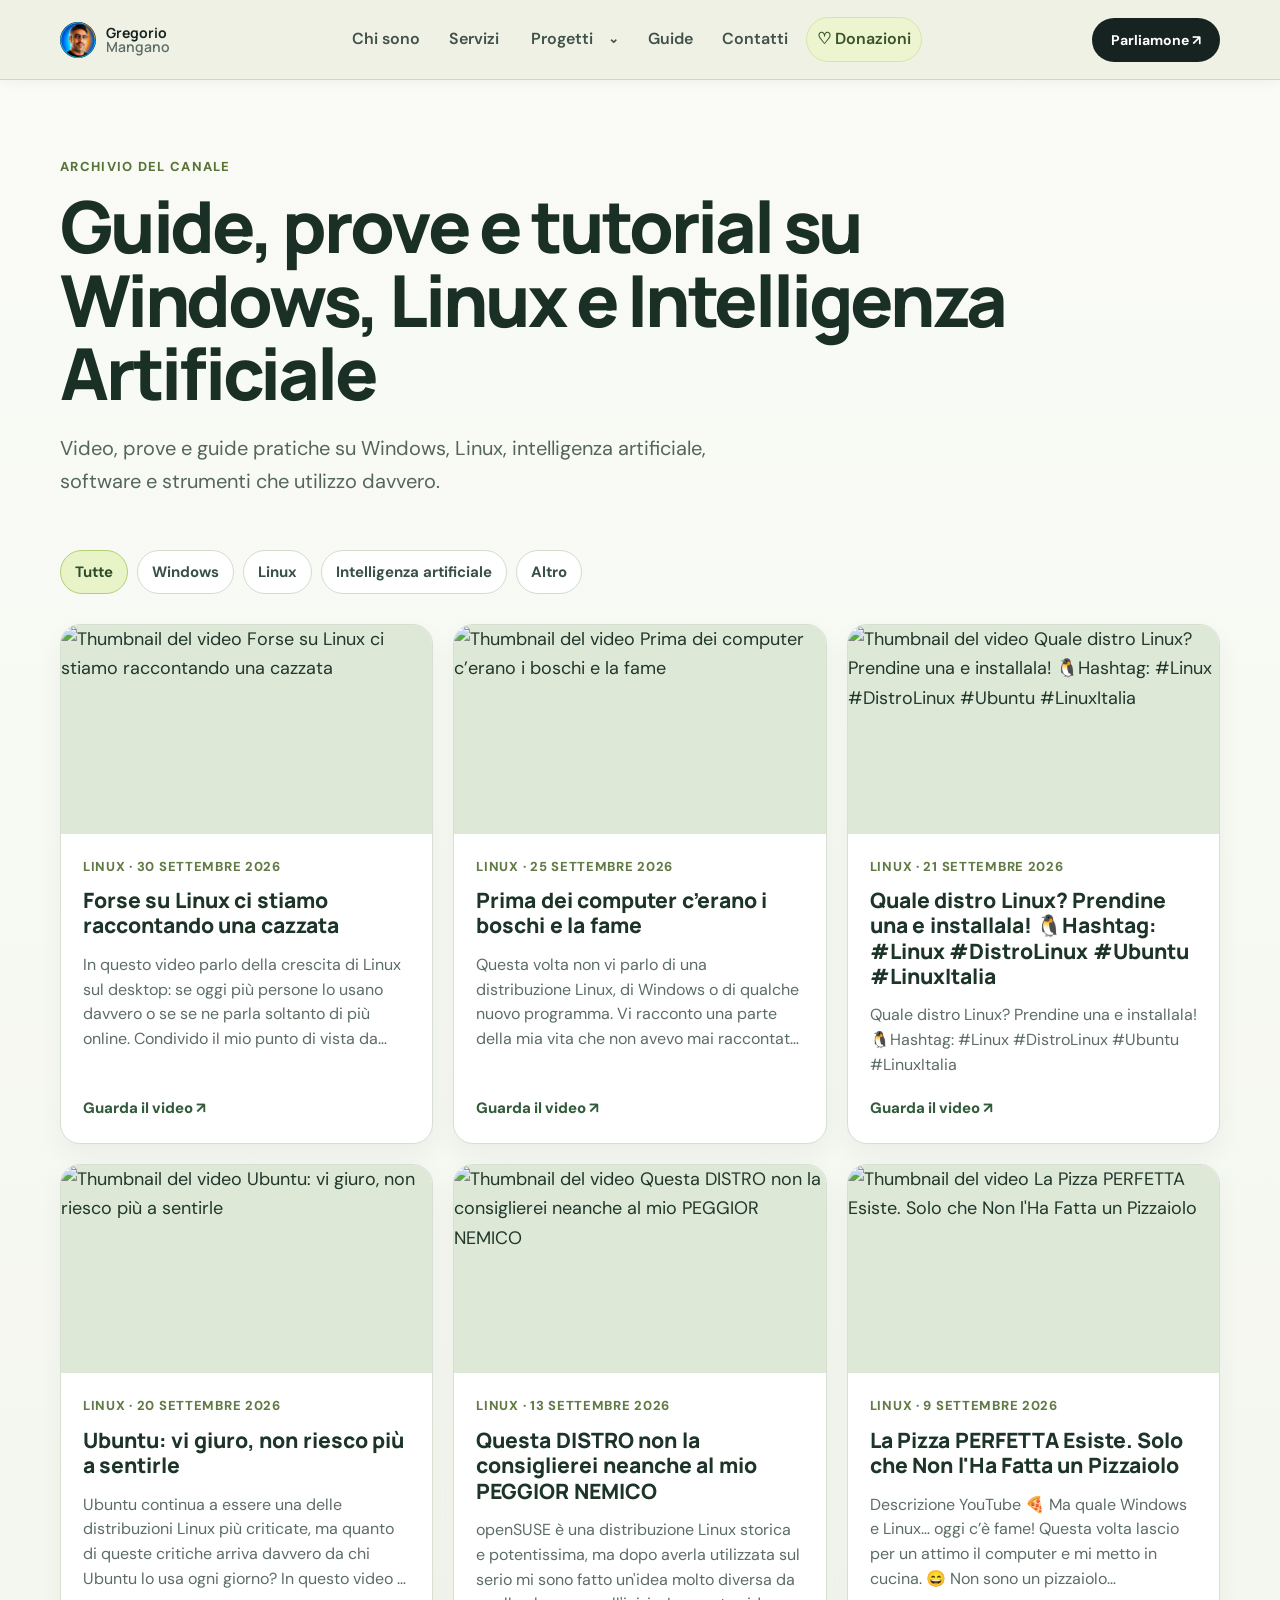
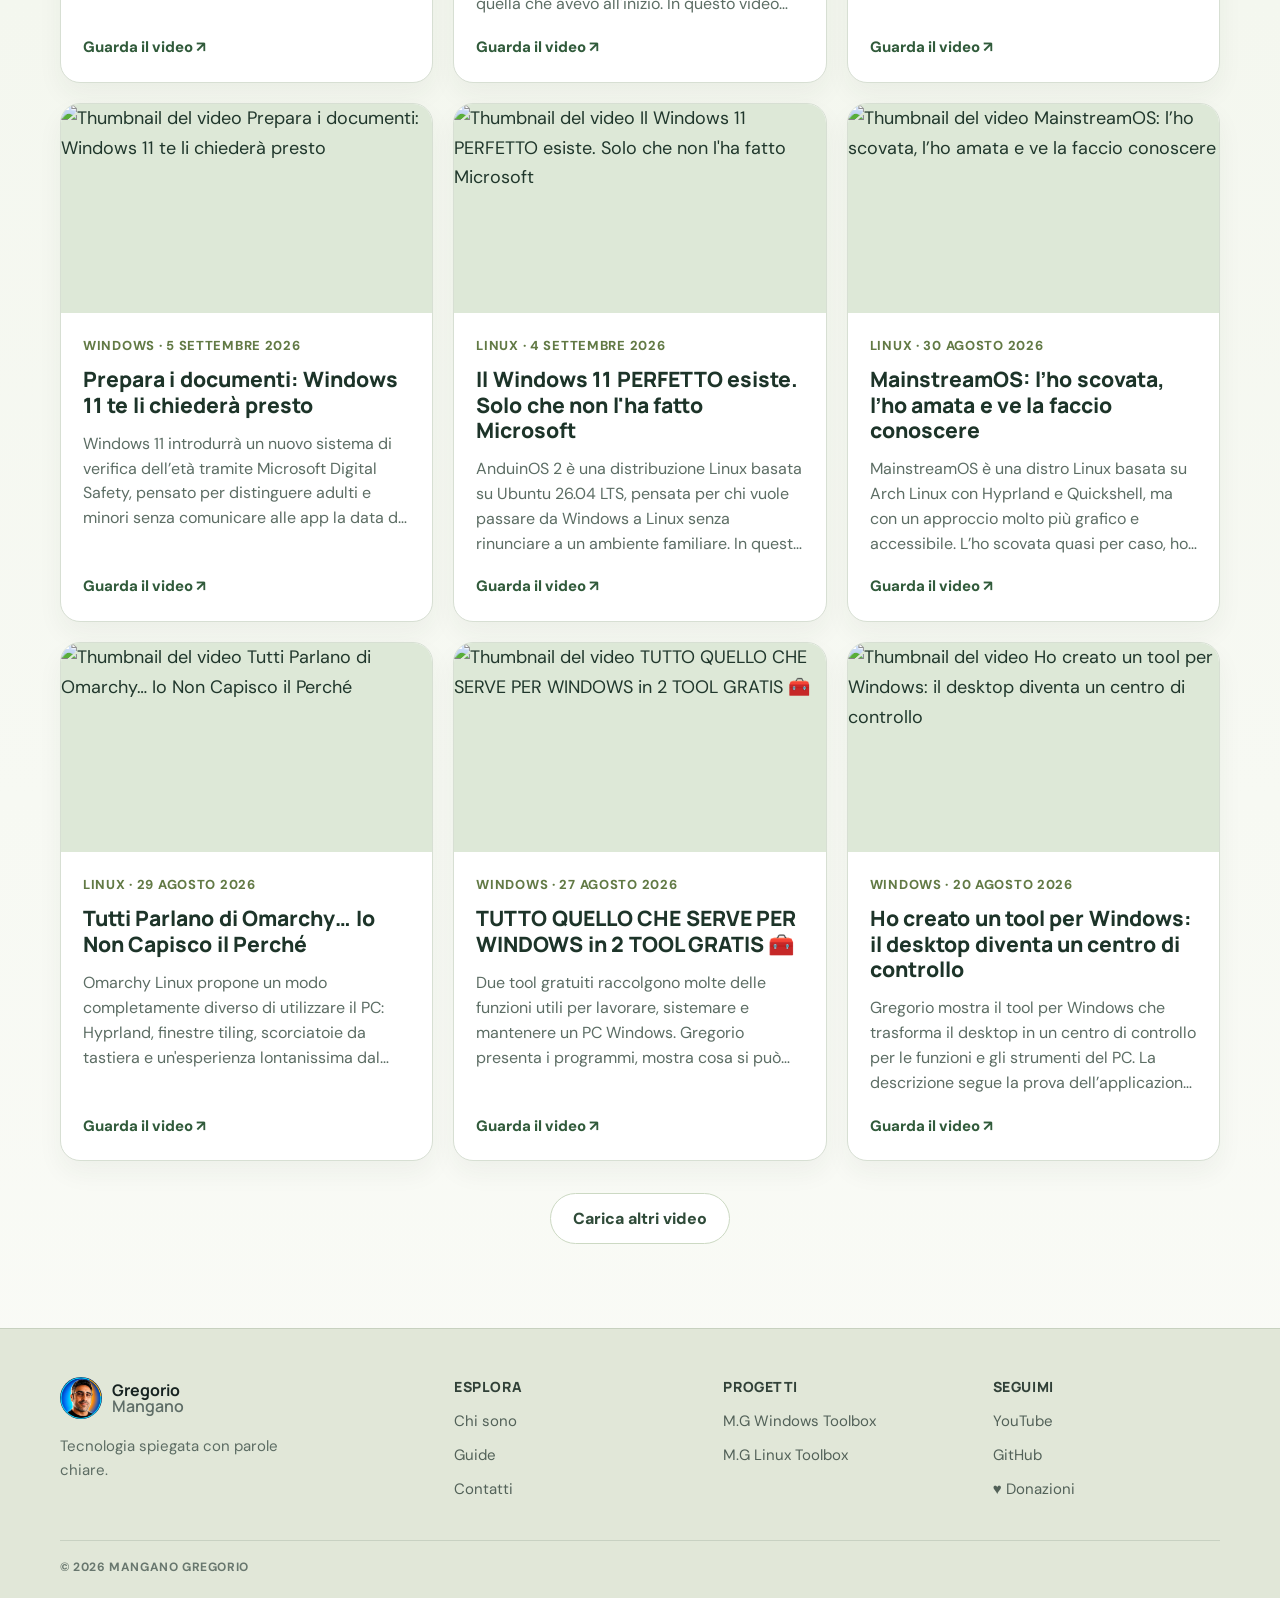
==== guide/index.html @ 04463f78 "Aggiorna guide YouTube" ====
<!DOCTYPE html>
<html lang="it">
<head>
<meta charset="utf-8">
<meta name="viewport" content="width=device-width,initial-scale=1">
<link rel="icon" type="image/png" href="../assets/logo.png">
<title>Guide Windows, Linux e IA | Gregorio Mangano</title>
<meta name="description" content="Guide, prove e video pratici su Windows, Linux, intelligenza artificiale, software e strumenti utili spiegati da Gregorio Mangano.">
<link rel="canonical" href="https://www.manganogregorio.it/guide/">
<meta property="og:type" content="website">
<meta property="og:title" content="Guide Windows, Linux e IA | Gregorio Mangano">
<meta property="og:description" content="Guide, prove e video pratici su Windows, Linux, intelligenza artificiale, software e strumenti utili spiegati da Gregorio Mangano.">
<meta property="og:url" content="https://www.manganogregorio.it/guide/">
<meta property="og:image" content="https://www.manganogregorio.it/assets/youtube-banner.jpg">
<meta name="twitter:card" content="summary_large_image">
<meta name="twitter:title" content="Guide Windows, Linux e IA | Gregorio Mangano">
<meta name="twitter:description" content="Guide, prove e video pratici su Windows, Linux, intelligenza artificiale, software e strumenti utili spiegati da Gregorio Mangano.">
<meta name="twitter:image" content="https://www.manganogregorio.it/assets/youtube-banner.jpg">
<script type="application/ld+json">{"@context": "https://schema.org", "@graph": [{"@type": "WebPage", "name": "Guide, prove e tutorial su Windows, Linux e Intelligenza Artificiale", "url": "https://www.manganogregorio.it/guide/", "isPartOf": {"@type": "WebSite", "name": "Gregorio Mangano", "url": "https://www.manganogregorio.it/"}}, {"@type": "BreadcrumbList", "itemListElement": [{"@type": "ListItem", "position": 1, "name": "Home", "item": "https://www.manganogregorio.it/"}, {"@type": "ListItem", "position": 2, "name": "Guide", "item": "https://www.manganogregorio.it/guide/"}]}]}</script>
<link rel="stylesheet" href="../style.css">
<link rel="stylesheet" href="guide.css">
</head>
<body class="guide-page">
<header class="site-header"><a class="brand" href="../index.html"><img src="../assets/branding/gregorio-profilo.jpg" alt="Gregorio Mangano"><span>Gregorio<em>Mangano</em></span></a><nav class="main-nav" aria-label="Navigazione principale"><a href="../index.html#chi-sono">Chi sono</a><a href="../index.html#servizi">Servizi</a><span class="projects-menu"><a href="../index.html#progetti">Progetti</a><details class="projects-dropdown"><summary aria-label="Apri elenco progetti"></summary><div><a href="../mg-windows-toolbox.html">M.G Windows Toolbox</a><a href="../mg-linux-toolbox.html">M.G Linux Toolbox</a></div></details></span><a href="../guide/">Guide</a><a href="../index.html#contatti">Contatti</a><a class="nav-donation" href="../donazioni.html">♡ Donazioni</a></nav><a class="button button-dark header-cta" href="../index.html#contatti">Parliamone ↗</a><button class="menu-toggle" type="button" aria-label="Apri menu" aria-expanded="false" aria-controls="mobile-menu">☰</button><nav id="mobile-menu" class="mobile-menu" aria-label="Menu mobile" hidden><a href="../index.html#chi-sono">Chi sono</a><a href="../index.html#servizi">Servizi</a><details><summary>Progetti</summary><a href="../index.html#progetti">Tutti i progetti</a><a href="../mg-windows-toolbox.html">M.G Windows Toolbox</a><a href="../mg-linux-toolbox.html">M.G Linux Toolbox</a></details><a href="../guide/">Guide</a><a href="../index.html#contatti">Contatti</a><a class="nav-donation" href="../donazioni.html">♡ Donazioni</a><a class="button button-dark" href="../index.html#contatti">Parliamone ↗</a></nav></header><main><section class="guide-wrap guide-hero"><p class="guide-kicker">Archivio del canale</p><h1>Guide, prove e tutorial<span class="guide-h1-topics"> su Windows, Linux e Intelligenza Artificiale</span></h1><p>Video, prove e guide pratiche su Windows, Linux, intelligenza artificiale, software e strumenti che utilizzo davvero.</p></section><section class="guide-wrap guide-archive"><div class="guide-toolbar" aria-label="Filtra i video"><button type="button" data-guide-filter="Tutte">Tutte</button><button type="button" data-guide-filter="Windows">Windows</button><button type="button" data-guide-filter="Linux">Linux</button><button type="button" data-guide-filter="Intelligenza artificiale">Intelligenza artificiale</button><button type="button" data-guide-filter="Altro">Altro</button></div><div class="guide-grid"><article class="guide-card" data-guide-card data-category="Linux"><a href="https://www.youtube.com/watch?v=OUNO9-Yss-o" target="_blank" rel="noopener noreferrer" aria-label="Guarda su YouTube: Forse su Linux ci stiamo raccontando una cazzata"><img src="https://i.ytimg.com/vi/OUNO9-Yss-o/maxresdefault.jpg" alt="Thumbnail del video Forse su Linux ci stiamo raccontando una cazzata" loading="lazy"><div class="guide-card-body"><p class="guide-card-meta">Linux · 30 settembre 2026</p><h2>Forse su Linux ci stiamo raccontando una cazzata</h2><p>In questo video parlo della crescita di Linux sul desktop: se oggi più persone lo usano davvero o se se ne parla soltanto di più online. Condivido il mio punto di vista da tecnico…</p><span>Guarda il video ↗</span></div></a></article><article class="guide-card" data-guide-card data-category="Linux"><a href="https://www.youtube.com/watch?v=wASuICty1os" target="_blank" rel="noopener noreferrer" aria-label="Guarda su YouTube: Prima dei computer c’erano i boschi e la fame"><img src="https://i.ytimg.com/vi/wASuICty1os/maxresdefault.jpg" alt="Thumbnail del video Prima dei computer c’erano i boschi e la fame" loading="lazy"><div class="guide-card-body"><p class="guide-card-meta">Linux · 25 settembre 2026</p><h2>Prima dei computer c’erano i boschi e la fame</h2><p>Questa volta non vi parlo di una distribuzione Linux, di Windows o di qualche nuovo programma. Vi racconto una parte della mia vita che non avevo mai raccontato davvero. Tutto è partito…</p><span>Guarda il video ↗</span></div></a></article><article class="guide-card" data-guide-card data-category="Linux"><a href="https://www.youtube.com/watch?v=hnU5Zl1i1VY" target="_blank" rel="noopener noreferrer" aria-label="Guarda su YouTube: Quale distro Linux? Prendine una e installala! 🐧Hashtag: #Linux #DistroLinux #Ubuntu  #LinuxItalia"><img src="https://i.ytimg.com/vi/hnU5Zl1i1VY/maxresdefault.jpg" alt="Thumbnail del video Quale distro Linux? Prendine una e installala! 🐧Hashtag: #Linux #DistroLinux #Ubuntu  #LinuxItalia" loading="lazy"><div class="guide-card-body"><p class="guide-card-meta">Linux · 21 settembre 2026</p><h2>Quale distro Linux? Prendine una e installala! 🐧Hashtag: #Linux #DistroLinux #Ubuntu  #LinuxItalia</h2><p>Quale distro Linux? Prendine una e installala! 🐧Hashtag: #Linux #DistroLinux #Ubuntu #LinuxItalia</p><span>Guarda il video ↗</span></div></a></article><article class="guide-card" data-guide-card data-category="Linux"><a href="https://www.youtube.com/watch?v=dQz44D3OaXM" target="_blank" rel="noopener noreferrer" aria-label="Guarda su YouTube: Ubuntu: vi giuro, non riesco più a sentirle"><img src="https://i.ytimg.com/vi/dQz44D3OaXM/maxresdefault.jpg" alt="Thumbnail del video Ubuntu: vi giuro, non riesco più a sentirle" loading="lazy"><div class="guide-card-body"><p class="guide-card-meta">Linux · 20 settembre 2026</p><h2>Ubuntu: vi giuro, non riesco più a sentirle</h2><p>Ubuntu continua a essere una delle distribuzioni Linux più criticate, ma quanto di queste critiche arriva davvero da chi Ubuntu lo usa ogni giorno? In questo video vi dico cosa penso di…</p><span>Guarda il video ↗</span></div></a></article><article class="guide-card" data-guide-card data-category="Linux"><a href="https://www.youtube.com/watch?v=2PaFTdk1_t0" target="_blank" rel="noopener noreferrer" aria-label="Guarda su YouTube: Questa DISTRO non la consiglierei neanche al mio PEGGIOR NEMICO"><img src="https://i.ytimg.com/vi/2PaFTdk1_t0/maxresdefault.jpg" alt="Thumbnail del video Questa DISTRO non la consiglierei neanche al mio PEGGIOR NEMICO" loading="lazy"><div class="guide-card-body"><p class="guide-card-meta">Linux · 13 settembre 2026</p><h2>Questa DISTRO non la consiglierei neanche al mio PEGGIOR NEMICO</h2><p>openSUSE è una distribuzione Linux storica e potentissima, ma dopo averla utilizzata sul serio mi sono fatto un&#x27;idea molto diversa da quella che avevo all&#x27;inizio. In questo video vi…</p><span>Guarda il video ↗</span></div></a></article><article class="guide-card" data-guide-card data-category="Linux"><a href="https://www.youtube.com/watch?v=OcnmZeBDZPY" target="_blank" rel="noopener noreferrer" aria-label="Guarda su YouTube: La Pizza PERFETTA Esiste. Solo che Non l&#x27;Ha Fatta un Pizzaiolo"><img src="https://i.ytimg.com/vi/OcnmZeBDZPY/maxresdefault.jpg" alt="Thumbnail del video La Pizza PERFETTA Esiste. Solo che Non l&#x27;Ha Fatta un Pizzaiolo" loading="lazy"><div class="guide-card-body"><p class="guide-card-meta">Linux · 9 settembre 2026</p><h2>La Pizza PERFETTA Esiste. Solo che Non l&#x27;Ha Fatta un Pizzaiolo</h2><p>Descrizione YouTube 🍕 Ma quale Windows e Linux… oggi c’è fame! Questa volta lascio per un attimo il computer e mi metto in cucina. 😄 Non sono un pizzaiolo professionista e questo non vuole…</p><span>Guarda il video ↗</span></div></a></article><article class="guide-card" data-guide-card data-category="Windows"><a href="https://www.youtube.com/watch?v=MxsXTs9lHmI" target="_blank" rel="noopener noreferrer" aria-label="Guarda su YouTube: Prepara i documenti: Windows 11 te li chiederà presto"><img src="https://i.ytimg.com/vi/MxsXTs9lHmI/maxresdefault.jpg" alt="Thumbnail del video Prepara i documenti: Windows 11 te li chiederà presto" loading="lazy"><div class="guide-card-body"><p class="guide-card-meta">Windows · 5 settembre 2026</p><h2>Prepara i documenti: Windows 11 te li chiederà presto</h2><p>Windows 11 introdurrà un nuovo sistema di verifica dell’età tramite Microsoft Digital Safety, pensato per distinguere adulti e minori senza comunicare alle app la data di nascita o l’età…</p><span>Guarda il video ↗</span></div></a></article><article class="guide-card" data-guide-card data-category="Linux"><a href="https://www.youtube.com/watch?v=COesU7kKuGE" target="_blank" rel="noopener noreferrer" aria-label="Guarda su YouTube: Il Windows 11 PERFETTO esiste. Solo che non l&#x27;ha fatto Microsoft"><img src="https://i.ytimg.com/vi/COesU7kKuGE/maxresdefault.jpg" alt="Thumbnail del video Il Windows 11 PERFETTO esiste. Solo che non l&#x27;ha fatto Microsoft" loading="lazy"><div class="guide-card-body"><p class="guide-card-meta">Linux · 4 settembre 2026</p><h2>Il Windows 11 PERFETTO esiste. Solo che non l&#x27;ha fatto Microsoft</h2><p>AnduinOS 2 è una distribuzione Linux basata su Ubuntu 26.04 LTS, pensata per chi vuole passare da Windows a Linux senza rinunciare a un ambiente familiare. In questa recensione provo…</p><span>Guarda il video ↗</span></div></a></article><article class="guide-card" data-guide-card data-category="Linux"><a href="https://www.youtube.com/watch?v=r5OciKn8pmM" target="_blank" rel="noopener noreferrer" aria-label="Guarda su YouTube: MainstreamOS: l’ho scovata, l’ho amata e ve la faccio conoscere"><img src="https://i.ytimg.com/vi/r5OciKn8pmM/maxresdefault.jpg" alt="Thumbnail del video MainstreamOS: l’ho scovata, l’ho amata e ve la faccio conoscere" loading="lazy"><div class="guide-card-body"><p class="guide-card-meta">Linux · 30 agosto 2026</p><h2>MainstreamOS: l’ho scovata, l’ho amata e ve la faccio conoscere</h2><p>MainstreamOS è una distro Linux basata su Arch Linux con Hyprland e Quickshell, ma con un approccio molto più grafico e accessibile. L’ho scovata quasi per caso, ho iniziato a provarla e…</p><span>Guarda il video ↗</span></div></a></article><article class="guide-card" data-guide-card data-category="Linux"><a href="https://www.youtube.com/watch?v=fXqzaQU0EgQ" target="_blank" rel="noopener noreferrer" aria-label="Guarda su YouTube: Tutti Parlano di Omarchy… Io Non Capisco il Perché"><img src="https://i.ytimg.com/vi/fXqzaQU0EgQ/maxresdefault.jpg" alt="Thumbnail del video Tutti Parlano di Omarchy… Io Non Capisco il Perché" loading="lazy"><div class="guide-card-body"><p class="guide-card-meta">Linux · 29 agosto 2026</p><h2>Tutti Parlano di Omarchy… Io Non Capisco il Perché</h2><p>Omarchy Linux propone un modo completamente diverso di utilizzare il PC: Hyprland, finestre tiling, scorciatoie da tastiera e un&#x27;esperienza lontanissima dal classico desktop Windows, KDE o…</p><span>Guarda il video ↗</span></div></a></article><article class="guide-card" data-guide-card data-category="Windows"><a href="https://www.youtube.com/watch?v=0YOJoq-laR8" target="_blank" rel="noopener noreferrer" aria-label="Guarda su YouTube: TUTTO QUELLO CHE SERVE PER WINDOWS in 2 TOOL GRATIS 🧰"><img src="https://i.ytimg.com/vi/0YOJoq-laR8/maxresdefault.jpg" alt="Thumbnail del video TUTTO QUELLO CHE SERVE PER WINDOWS in 2 TOOL GRATIS 🧰" loading="lazy"><div class="guide-card-body"><p class="guide-card-meta">Windows · 27 agosto 2026</p><h2>TUTTO QUELLO CHE SERVE PER WINDOWS in 2 TOOL GRATIS 🧰</h2><p>Due tool gratuiti raccolgono molte delle funzioni utili per lavorare, sistemare e mantenere un PC Windows. Gregorio presenta i programmi, mostra cosa si può fare con ciascuno e spiega come…</p><span>Guarda il video ↗</span></div></a></article><article class="guide-card" data-guide-card data-category="Windows"><a href="https://www.youtube.com/watch?v=7clhIGLLd-Q" target="_blank" rel="noopener noreferrer" aria-label="Guarda su YouTube: Ho creato un tool per Windows: il desktop diventa un centro di controllo"><img src="https://i.ytimg.com/vi/7clhIGLLd-Q/maxresdefault.jpg" alt="Thumbnail del video Ho creato un tool per Windows: il desktop diventa un centro di controllo" loading="lazy"><div class="guide-card-body"><p class="guide-card-meta">Windows · 20 agosto 2026</p><h2>Ho creato un tool per Windows: il desktop diventa un centro di controllo</h2><p>Gregorio mostra il tool per Windows che trasforma il desktop in un centro di controllo per le funzioni e gli strumenti del PC. La descrizione segue la prova dell’applicazione e le funzioni…</p><span>Guarda il video ↗</span></div></a></article><article class="guide-card" data-guide-card data-category="Intelligenza artificiale"><a href="https://www.youtube.com/watch?v=WPfi-n1Bab8" target="_blank" rel="noopener noreferrer" aria-label="Guarda su YouTube: Finalmente ChatGPT su Linux: ecco come usare Codex"><img src="https://i.ytimg.com/vi/WPfi-n1Bab8/maxresdefault.jpg" alt="Thumbnail del video Finalmente ChatGPT su Linux: ecco come usare Codex" loading="lazy"><div class="guide-card-body"><p class="guide-card-meta">Intelligenza artificiale · 15 agosto 2026</p><h2>Finalmente ChatGPT su Linux: ecco come usare Codex</h2><p>ChatGPT arriva su Linux e Gregorio mostra come usare Codex per lavorare con l’intelligenza artificiale direttamente dal sistema operativo. Nel video vengono mostrati l’avvio dello…</p><span>Guarda il video ↗</span></div></a></article><article class="guide-card" data-guide-card data-category="Windows"><a href="https://www.youtube.com/watch?v=2EH7186WU30" target="_blank" rel="noopener noreferrer" aria-label="Guarda su YouTube: UN SOLO TOOL per SISTEMARE WINDOWS: App, Driver, Riparazione e molto altro"><img src="https://i.ytimg.com/vi/2EH7186WU30/maxresdefault.jpg" alt="Thumbnail del video UN SOLO TOOL per SISTEMARE WINDOWS: App, Driver, Riparazione e molto altro" loading="lazy"><div class="guide-card-body"><p class="guide-card-meta">Windows · 12 agosto 2026</p><h2>UN SOLO TOOL per SISTEMARE WINDOWS: App, Driver, Riparazione e molto altro</h2><p>Un solo tool riunisce diverse funzioni per sistemare Windows: applicazioni, driver, riparazione e altre operazioni di manutenzione. Gregorio mostra l’interfaccia del programma e prova le…</p><span>Guarda il video ↗</span></div></a></article><article class="guide-card" data-guide-card data-category="Linux"><a href="https://www.youtube.com/watch?v=XZDoN_a76yE" target="_blank" rel="noopener noreferrer" aria-label="Guarda su YouTube: Linus Torvalds: l’AI sta cambiando il Kernel Linux 🤖🐧 #linux #LinusTorvalds"><img src="https://i.ytimg.com/vi/XZDoN_a76yE/maxresdefault.jpg" alt="Thumbnail del video Linus Torvalds: l’AI sta cambiando il Kernel Linux 🤖🐧 #linux #LinusTorvalds" loading="lazy"><div class="guide-card-body"><p class="guide-card-meta">Linux · 12 agosto 2026</p><h2>Linus Torvalds: l’AI sta cambiando il Kernel Linux 🤖🐧 #linux #LinusTorvalds</h2><p>L’intelligenza artificiale sta aiutando a scoprire sempre più problemi e correzioni nel kernel Linux. Ma il programmatore resta fondamentale: l’AI accelera il lavoro, non lo sostituisce.…</p><span>Guarda il video ↗</span></div></a></article><article class="guide-card" data-guide-card data-category="Linux"><a href="https://www.youtube.com/watch?v=hXZ519Q0kM0" target="_blank" rel="noopener noreferrer" aria-label="Guarda su YouTube: STA CAMBIANDO TUTTO ★ Gregorio Weekly"><img src="https://i.ytimg.com/vi/hXZ519Q0kM0/maxresdefault.jpg" alt="Thumbnail del video STA CAMBIANDO TUTTO ★ Gregorio Weekly" loading="lazy"><div class="guide-card-body"><p class="guide-card-meta">Linux · 9 agosto 2026</p><h2>STA CAMBIANDO TUTTO ★ Gregorio Weekly</h2><p>In questo Gregorio Weekly Gregorio parla dei cambiamenti che stanno interessando il mondo della tecnologia, Linux e gli strumenti che usa e prova sul canale. Il video raccoglie…</p><span>Guarda il video ↗</span></div></a></article><article class="guide-card" data-guide-card data-category="Linux"><a href="https://www.youtube.com/watch?v=wcBmamaFWZo" target="_blank" rel="noopener noreferrer" aria-label="Guarda su YouTube: La Mia App Linux si Aggiorna: Antivirus + Nuovi Tools!"><img src="https://i.ytimg.com/vi/wcBmamaFWZo/maxresdefault.jpg" alt="Thumbnail del video La Mia App Linux si Aggiorna: Antivirus + Nuovi Tools!" loading="lazy"><div class="guide-card-body"><p class="guide-card-meta">Linux · 7 agosto 2026</p><h2>La Mia App Linux si Aggiorna: Antivirus + Nuovi Tools!</h2><p>La mia applicazione per Linux si aggiorna con nuovi strumenti, compreso un controllo antivirus, e diventa più completa per la gestione del sistema. Gregorio presenta le novità dell’app,…</p><span>Guarda il video ↗</span></div></a></article><article class="guide-card" data-guide-card data-category="Linux"><a href="https://www.youtube.com/watch?v=Bu7Ib25Rr_Y" target="_blank" rel="noopener noreferrer" aria-label="Guarda su YouTube: Un Solo Pannello per Controllare Tutto Linux: M.G Linux Toolbox"><img src="https://i.ytimg.com/vi/Bu7Ib25Rr_Y/maxresdefault.jpg" alt="Thumbnail del video Un Solo Pannello per Controllare Tutto Linux: M.G Linux Toolbox" loading="lazy"><div class="guide-card-body"><p class="guide-card-meta">Linux · 3 agosto 2026</p><h2>Un Solo Pannello per Controllare Tutto Linux: M.G Linux Toolbox</h2><p>M.G Linux Toolbox raccoglie in un solo pannello strumenti utili per amministrare e configurare Linux senza cercare ogni funzione in menu diversi. Gregorio mostra le funzioni del toolbox e…</p><span>Guarda il video ↗</span></div></a></article><article class="guide-card" data-guide-card data-category="Linux"><a href="https://www.youtube.com/watch?v=hV2Mr_gwbIQ" target="_blank" rel="noopener noreferrer" aria-label="Guarda su YouTube: Linux: Snap, Secure Boot e Distro Leggere | Rispondo alle Vostre Domande"><img src="https://i.ytimg.com/vi/hV2Mr_gwbIQ/maxresdefault.jpg" alt="Thumbnail del video Linux: Snap, Secure Boot e Distro Leggere | Rispondo alle Vostre Domande" loading="lazy"><div class="guide-card-body"><p class="guide-card-meta">Linux · 30 luglio 2026</p><h2>Linux: Snap, Secure Boot e Distro Leggere | Rispondo alle Vostre Domande</h2><p>Gregorio risponde alle domande della community su Snap, Secure Boot, distribuzioni Linux a 32 bit e distro leggere per computer vecchi. Nel video spiega perché considera affidabili i…</p><span>Guarda il video ↗</span></div></a></article><article class="guide-card" data-guide-card data-category="Intelligenza artificiale"><a href="https://www.youtube.com/watch?v=YNMGYocXdig" target="_blank" rel="noopener noreferrer" aria-label="Guarda su YouTube: La Cina ha liberato l’IA più GRANDE del mondo: Kimi K3 è assurda"><img src="https://i.ytimg.com/vi/YNMGYocXdig/maxresdefault.jpg" alt="Thumbnail del video La Cina ha liberato l’IA più GRANDE del mondo: Kimi K3 è assurda" loading="lazy"><div class="guide-card-body"><p class="guide-card-meta">Intelligenza artificiale · 29 luglio 2026</p><h2>La Cina ha liberato l’IA più GRANDE del mondo: Kimi K3 è assurda</h2><p>Kimi K3 è un modello di intelligenza artificiale cinese enorme, con 2.800 miliardi di parametri e pesi pubblicati. Gregorio spiega come funziona, perché richiede un’infrastruttura…</p><span>Guarda il video ↗</span></div></a></article><article class="guide-card" data-guide-card data-category="Linux"><a href="https://www.youtube.com/watch?v=6b0Hk5DA9wo" target="_blank" rel="noopener noreferrer" aria-label="Guarda su YouTube: Ha costruito DA SOLO il Linux che tutti aspettavano"><img src="https://i.ytimg.com/vi/6b0Hk5DA9wo/maxresdefault.jpg" alt="Thumbnail del video Ha costruito DA SOLO il Linux che tutti aspettavano" loading="lazy"><div class="guide-card-body"><p class="guide-card-meta">Linux · 25 luglio 2026</p><h2>Ha costruito DA SOLO il Linux che tutti aspettavano</h2><p>Void Linux diventa più accessibile grazie a Odyssey, una derivata che porta un’interfaccia grafica e strumenti semplici anche nelle operazioni normalmente riservate al terminale. Gregorio…</p><span>Guarda il video ↗</span></div></a></article><article class="guide-card" data-guide-card data-category="Windows"><a href="https://www.youtube.com/watch?v=OeSZ05UvZcg" target="_blank" rel="noopener noreferrer" aria-label="Guarda su YouTube: È bello, è veloce e può mandare in pensione Outlook"><img src="https://i.ytimg.com/vi/OeSZ05UvZcg/maxresdefault.jpg" alt="Thumbnail del video È bello, è veloce e può mandare in pensione Outlook" loading="lazy"><div class="guide-card-body"><p class="guide-card-meta">Windows · 23 luglio 2026</p><h2>È bello, è veloce e può mandare in pensione Outlook</h2><p>Skim è un client email leggero per Windows che raccoglie la posta in un’unica applicazione e punta sulle funzioni essenziali senza la complessità di Outlook. Gregorio mostra installazione,…</p><span>Guarda il video ↗</span></div></a></article><article class="guide-card" data-guide-card data-category="Altro"><a href="https://www.youtube.com/watch?v=w0IbmLnZfhs" target="_blank" rel="noopener noreferrer" aria-label="Guarda su YouTube: Così sistemo PC e smartphone senza muovermi da casa"><img src="https://i.ytimg.com/vi/w0IbmLnZfhs/maxresdefault.jpg" alt="Thumbnail del video Così sistemo PC e smartphone senza muovermi da casa" loading="lazy"><div class="guide-card-body"><p class="guide-card-meta">Altro · 21 luglio 2026</p><h2>Così sistemo PC e smartphone senza muovermi da casa</h2><p>Iperius Remote permette di controllare PC e smartphone a distanza e di offrire assistenza senza essere fisicamente davanti al dispositivo. Gregorio mostra un collegamento reale al telefono…</p><span>Guarda il video ↗</span></div></a></article><article class="guide-card" data-guide-card data-category="Linux"><a href="https://www.youtube.com/watch?v=dQdwE4CZsYo" target="_blank" rel="noopener noreferrer" aria-label="Guarda su YouTube: Installare pacchetti su Arch? Ora è banale con Shelly"><img src="https://i.ytimg.com/vi/dQdwE4CZsYo/maxresdefault.jpg" alt="Thumbnail del video Installare pacchetti su Arch? Ora è banale con Shelly" loading="lazy"><div class="guide-card-body"><p class="guide-card-meta">Linux · 14 luglio 2026</p><h2>Installare pacchetti su Arch? Ora è banale con Shelly</h2><p>Shelly è un gestore grafico di pacchetti per Arch Linux che permette di cercare, installare e gestire programmi senza usare continuamente il terminale. Gregorio mostra come funziona su…</p><span>Guarda il video ↗</span></div></a></article><article class="guide-card" data-guide-card data-category="Linux"><a href="https://www.youtube.com/watch?v=fIwr3lODTP8" target="_blank" rel="noopener noreferrer" aria-label="Guarda su YouTube: Windows 11, Linux e antivirus: le vostre domande più dure"><img src="https://i.ytimg.com/vi/fIwr3lODTP8/maxresdefault.jpg" alt="Thumbnail del video Windows 11, Linux e antivirus: le vostre domande più dure" loading="lazy"><div class="guide-card-body"><p class="guide-card-meta">Linux · 12 luglio 2026</p><h2>Windows 11, Linux e antivirus: le vostre domande più dure</h2><p>Gregorio risponde a dieci domande reali della community su Linux, Windows 11, antivirus, dual boot, privacy e aggiornamento dei PC. Nel video si parla di scuola e migrazione a Linux,…</p><span>Guarda il video ↗</span></div></a></article><article class="guide-card" data-guide-card data-category="Windows"><a href="https://www.youtube.com/watch?v=V0cOb2qYPZY" target="_blank" rel="noopener noreferrer" aria-label="Guarda su YouTube: Presto su Windows 11: reinstalli tutto con un solo click"><img src="https://i.ytimg.com/vi/V0cOb2qYPZY/maxresdefault.jpg" alt="Thumbnail del video Presto su Windows 11: reinstalli tutto con un solo click" loading="lazy"><div class="guide-card-body"><p class="guide-card-meta">Windows · 11 luglio 2026</p><h2>Presto su Windows 11: reinstalli tutto con un solo click</h2><p>Windows 11 introduce una reinstallazione dal cloud che può eliminare la necessità di preparare una chiavetta USB. Gregorio mostra dove si trova la funzione e cosa succede davvero ai dati…</p><span>Guarda il video ↗</span></div></a></article><article class="guide-card" data-guide-card data-category="Linux"><a href="https://www.youtube.com/watch?v=CM-sndxnQaU" target="_blank" rel="noopener noreferrer" aria-label="Guarda su YouTube: Linux Mint lascia finalmente l&#x27;età della pietra"><img src="https://i.ytimg.com/vi/CM-sndxnQaU/maxresdefault.jpg" alt="Thumbnail del video Linux Mint lascia finalmente l&#x27;età della pietra" loading="lazy"><div class="guide-card-body"><p class="guide-card-meta">Linux · 10 luglio 2026</p><h2>Linux Mint lascia finalmente l&#x27;età della pietra</h2><p>Linux Mint può finalmente diventare una distribuzione consigliabile a tutti: Gregorio spiega perché l’integrazione di Wayland cambia il giudizio sul sistema. Il video confronta la…</p><span>Guarda il video ↗</span></div></a></article><article class="guide-card" data-guide-card data-category="Intelligenza artificiale"><a href="https://www.youtube.com/watch?v=WenMKcTTvLI" target="_blank" rel="noopener noreferrer" aria-label="Guarda su YouTube: Qwen AI: L&#x27;IA GRATUITA che YouTube ti nasconde"><img src="https://i.ytimg.com/vi/WenMKcTTvLI/maxresdefault.jpg" alt="Thumbnail del video Qwen AI: L&#x27;IA GRATUITA che YouTube ti nasconde" loading="lazy"><div class="guide-card-body"><p class="guide-card-meta">Intelligenza artificiale · 7 luglio 2026</p><h2>Qwen AI: L&#x27;IA GRATUITA che YouTube ti nasconde</h2><p>Qwen è un’intelligenza artificiale gratuita che, secondo Gregorio, offre molto più di quanto ci si aspetti: memoria, immagini, video, ricerca, studio, sviluppo web e confronto tra modelli.…</p><span>Guarda il video ↗</span></div></a></article><article class="guide-card" data-guide-card data-category="Intelligenza artificiale"><a href="https://www.youtube.com/watch?v=z1_hgRt_Ez4" target="_blank" rel="noopener noreferrer" aria-label="Guarda su YouTube: ChatGPT vs Gemini vs Claude: Qual è la Migliore AI Gratis?"><img src="https://i.ytimg.com/vi/z1_hgRt_Ez4/maxresdefault.jpg" alt="Thumbnail del video ChatGPT vs Gemini vs Claude: Qual è la Migliore AI Gratis?" loading="lazy"><div class="guide-card-body"><p class="guide-card-meta">Intelligenza artificiale · 5 luglio 2026</p><h2>ChatGPT vs Gemini vs Claude: Qual è la Migliore AI Gratis?</h2><p>In questo video Gregorio confronta ChatGPT, Gemini e Claude nell’uso quotidiano, partendo da esempi concreti: riparare un’auto, gestire una bolletta, rispondere a una mail, studiare e…</p><span>Guarda il video ↗</span></div></a></article><article class="guide-card" data-guide-card data-category="Windows"><a href="https://www.youtube.com/watch?v=TL56ohS4t1s" target="_blank" rel="noopener noreferrer" aria-label="Guarda su YouTube: PC Lento? Sistemalo Gratis con Questo Metodo (Senza Tecnico)"><img src="https://i.ytimg.com/vi/TL56ohS4t1s/maxresdefault.jpg" alt="Thumbnail del video PC Lento? Sistemalo Gratis con Questo Metodo (Senza Tecnico)" loading="lazy"><div class="guide-card-body"><p class="guide-card-meta">Windows · 4 luglio 2026</p><h2>PC Lento? Sistemalo Gratis con Questo Metodo (Senza Tecnico)</h2><p>Un PC Windows lento non va necessariamente buttato. In questo video Gregorio mostra come alleggerirlo con un programma gratuito e alcune impostazioni manuali. La guida spiega perché…</p><span>Guarda il video ↗</span></div></a></article><article class="guide-card" data-guide-card data-category="Windows"><a href="https://www.youtube.com/watch?v=zmj-Xxp_7EM" target="_blank" rel="noopener noreferrer" aria-label="Guarda su YouTube: Rufus 4.15: Windows 11 Pulito, Ma Questa Opzione Cancella Tutto"><img src="https://i.ytimg.com/vi/zmj-Xxp_7EM/maxresdefault.jpg" alt="Thumbnail del video Rufus 4.15: Windows 11 Pulito, Ma Questa Opzione Cancella Tutto" loading="lazy"><div class="guide-card-body"><p class="guide-card-meta">Windows · 30 giugno 2026</p><h2>Rufus 4.15: Windows 11 Pulito, Ma Questa Opzione Cancella Tutto</h2><p>Rufus 4.15 permette di preparare e installare Windows 11 in modo più rapido e automatizzato, ma una modalità può cancellare interi dischi. In questo video Gregorio mostra il rischio reale…</p><span>Guarda il video ↗</span></div></a></article><article class="guide-card" data-guide-card data-category="Linux"><a href="https://www.youtube.com/watch?v=9UAdv8-PdLo" target="_blank" rel="noopener noreferrer" aria-label="Guarda su YouTube: La Verità sugli Utenti Linux che Nessuno Vuole Ammettere"><img src="https://i.ytimg.com/vi/9UAdv8-PdLo/maxresdefault.jpg" alt="Thumbnail del video La Verità sugli Utenti Linux che Nessuno Vuole Ammettere" loading="lazy"><div class="guide-card-body"><p class="guide-card-meta">Linux · 27 giugno 2026</p><h2>La Verità sugli Utenti Linux che Nessuno Vuole Ammettere</h2><p>In questo video Gregorio racconta con ironia le regole assurde del “vero” utente Linux: hardware vecchio, tastiera al posto del mouse, paura della modernità e terminale sempre acceso. Una…</p><span>Guarda il video ↗</span></div></a></article><article class="guide-card" data-guide-card data-category="Windows"><a href="https://www.youtube.com/watch?v=0Foj71Dyd1U" target="_blank" rel="noopener noreferrer" aria-label="Guarda su YouTube: Mi ringrazierai: un solo programma per Windows. Tutto il resto sparisce"><img src="https://i.ytimg.com/vi/0Foj71Dyd1U/maxresdefault.jpg" alt="Thumbnail del video Mi ringrazierai: un solo programma per Windows. Tutto il resto sparisce" loading="lazy"><div class="guide-card-body"><p class="guide-card-meta">Windows · 24 giugno 2026</p><h2>Mi ringrazierai: un solo programma per Windows. Tutto il resto sparisce</h2><p>In questo video Gregorio presenta un programma gratuito per Windows che raccoglie ottimizzazioni, pulizia, impostazioni di privacy, strumenti per il gaming e installazione di applicazioni…</p><span>Guarda il video ↗</span></div></a></article><article class="guide-card" data-guide-card data-category="Linux"><a href="https://www.youtube.com/watch?v=3oFABODdLwA" target="_blank" rel="noopener noreferrer" aria-label="Guarda su YouTube: Installare Programmi su Linux: L’Errore che Fanno Tutti"><img src="https://i.ytimg.com/vi/3oFABODdLwA/maxresdefault.jpg" alt="Thumbnail del video Installare Programmi su Linux: L’Errore che Fanno Tutti" loading="lazy"><div class="guide-card-body"><p class="guide-card-meta">Linux · 23 giugno 2026</p><h2>Installare Programmi su Linux: L’Errore che Fanno Tutti</h2><p>Installare programmi su Linux non significa automaticamente avere un sistema sicuro. In questo video Gregorio chiarisce quali sono i rischi reali e dove gli utenti sbagliano più spesso. Si…</p><span>Guarda il video ↗</span></div></a></article><article class="guide-card" data-guide-card data-category="Windows"><a href="https://www.youtube.com/watch?v=ZUAkCRB3aXw" target="_blank" rel="noopener noreferrer" aria-label="Guarda su YouTube: Disco Pieno? Questo Programma Gratis Libera Spazio su Windows e Linux"><img src="https://i.ytimg.com/vi/ZUAkCRB3aXw/maxresdefault.jpg" alt="Thumbnail del video Disco Pieno? Questo Programma Gratis Libera Spazio su Windows e Linux" loading="lazy"><div class="guide-card-body"><p class="guide-card-meta">Windows · 19 giugno 2026</p><h2>Disco Pieno? Questo Programma Gratis Libera Spazio su Windows e Linux</h2><p>Se il disco del PC si riempie e non riesci a capire quali file occupano spazio, in questo video Gregorio mostra un programma gratuito disponibile per Windows e Linux. La guida parte…</p><span>Guarda il video ↗</span></div></a></article><article class="guide-card" data-guide-card data-category="Linux"><a href="https://www.youtube.com/watch?v=Fm0WuSbBmW4" target="_blank" rel="noopener noreferrer" aria-label="Guarda su YouTube: Windows vs Linux: Il Motivo Psicologico per Cui Non Cambi Mai"><img src="https://i.ytimg.com/vi/Fm0WuSbBmW4/maxresdefault.jpg" alt="Thumbnail del video Windows vs Linux: Il Motivo Psicologico per Cui Non Cambi Mai" loading="lazy"><div class="guide-card-body"><p class="guide-card-meta">Linux · 18 giugno 2026</p><h2>Windows vs Linux: Il Motivo Psicologico per Cui Non Cambi Mai</h2><p>In questo video Gregorio racconta cosa succede davvero quando propone Linux ai clienti che usano da anni Windows e perché il passaggio non è soltanto una scelta tecnica. Partendo dalle…</p><span>Guarda il video ↗</span></div></a></article><article class="guide-card" data-guide-card data-category="Linux"><a href="https://www.youtube.com/watch?v=zLDGlscskPQ" target="_blank" rel="noopener noreferrer" aria-label="Guarda su YouTube: Flatpak, AppImage o AUR: Quale Rischia Davvero di Infettare Linux?"><img src="https://i.ytimg.com/vi/zLDGlscskPQ/maxresdefault.jpg" alt="Thumbnail del video Flatpak, AppImage o AUR: Quale Rischia Davvero di Infettare Linux?" loading="lazy"><div class="guide-card-body"><p class="guide-card-meta">Linux · 17 giugno 2026</p><h2>Flatpak, AppImage o AUR: Quale Rischia Davvero di Infettare Linux?</h2><p>In questo video Gregorio chiarisce un equivoco importante sulla sicurezza dei programmi Linux: Flatpak, AppImage, Snap e AUR non sono automaticamente sicuri solo per il formato che…</p><span>Guarda il video ↗</span></div></a></article><article class="guide-card" data-guide-card data-category="Linux"><a href="https://www.youtube.com/watch?v=4efJ2P28Fqo" target="_blank" rel="noopener noreferrer" aria-label="Guarda su YouTube: È finita per ARCH LINUX? La verità sull&#x27;attacco all&#x27;AUR"><img src="https://i.ytimg.com/vi/4efJ2P28Fqo/maxresdefault.jpg" alt="Thumbnail del video È finita per ARCH LINUX? La verità sull&#x27;attacco all&#x27;AUR" loading="lazy"><div class="guide-card-body"><p class="guide-card-meta">Linux · 17 giugno 2026</p><h2>È finita per ARCH LINUX? La verità sull&#x27;attacco all&#x27;AUR</h2><p>In questo video Gregorio analizza l’attacco che ha coinvolto diversi pacchetti dell’AUR di Arch Linux e spiega perché il problema non riguarda soltanto un normale virus visibile sullo…</p><span>Guarda il video ↗</span></div></a></article><article class="guide-card" data-guide-card data-category="Linux"><a href="https://www.youtube.com/watch?v=8lDQY27w2sU" target="_blank" rel="noopener noreferrer" aria-label="Guarda su YouTube: Ho lasciato Ubuntu, Mint e Zorin per questa distro Linux sconosciuta"><img src="https://i.ytimg.com/vi/8lDQY27w2sU/maxresdefault.jpg" alt="Thumbnail del video Ho lasciato Ubuntu, Mint e Zorin per questa distro Linux sconosciuta" loading="lazy"><div class="guide-card-body"><p class="guide-card-meta">Linux · 13 giugno 2026</p><h2>Ho lasciato Ubuntu, Mint e Zorin per questa distro Linux sconosciuta</h2><p>In questo video Gregorio presenta e prova PikaOS, una distribuzione basata su Debian stable pensata per offrire un sistema già pronto per giochi, multimedia, driver e personalizzazione. La…</p><span>Guarda il video ↗</span></div></a></article><article class="guide-card" data-guide-card data-category="Windows"><a href="https://www.youtube.com/watch?v=HvykPg1kIfE" target="_blank" rel="noopener noreferrer" aria-label="Guarda su YouTube: Come Clonare Hard Disk su SSD senza Reinstallare Windows (Guida 2026)"><img src="https://i.ytimg.com/vi/HvykPg1kIfE/maxresdefault.jpg" alt="Thumbnail del video Come Clonare Hard Disk su SSD senza Reinstallare Windows (Guida 2026)" loading="lazy"><div class="guide-card-body"><p class="guide-card-meta">Windows · 12 giugno 2026</p><h2>Come Clonare Hard Disk su SSD senza Reinstallare Windows (Guida 2026)</h2><p>In questo video Gregorio mostra come sostituire un hard disk con un SSD senza reinstallare Windows e senza perdere programmi, password e documenti. La procedura parte dalla scelta del…</p><span>Guarda il video ↗</span></div></a></article><article class="guide-card" data-guide-card data-category="Windows"><a href="https://www.youtube.com/watch?v=bxJPYF4l0os" target="_blank" rel="noopener noreferrer" aria-label="Guarda su YouTube: Ho licenziato Windows. Ecco come lavoro DAVVERO con Linux."><img src="https://i.ytimg.com/vi/bxJPYF4l0os/maxresdefault.jpg" alt="Thumbnail del video Ho licenziato Windows. Ecco come lavoro DAVVERO con Linux." loading="lazy"><div class="guide-card-body"><p class="guide-card-meta">Windows · 9 giugno 2026</p><h2>Ho licenziato Windows. Ecco come lavoro DAVVERO con Linux.</h2><p>In questo video Gregorio mostra come lavora davvero ogni giorno con Linux, dopo aver abbandonato Windows: organizzazione, assistenza informatica, montaggio video, studio e gestione del…</p><span>Guarda il video ↗</span></div></a></article><article class="guide-card" data-guide-card data-category="Linux"><a href="https://www.youtube.com/watch?v=ozo_IXC5tcs" target="_blank" rel="noopener noreferrer" aria-label="Guarda su YouTube: WinBoat Divora la RAM all’Avvio: Fermalo per Sempre"><img src="https://i.ytimg.com/vi/ozo_IXC5tcs/maxresdefault.jpg" alt="Thumbnail del video WinBoat Divora la RAM all’Avvio: Fermalo per Sempre" loading="lazy"><div class="guide-card-body"><p class="guide-card-meta">Linux · 8 giugno 2026</p><h2>WinBoat Divora la RAM all’Avvio: Fermalo per Sempre</h2><p>In questo video Gregorio mostra un problema concreto di WinBoat: il programma parte automaticamente all’avvio di Linux e consuma RAM anche quando sembra chiuso. La prova parte dal…</p><span>Guarda il video ↗</span></div></a></article><article class="guide-card" data-guide-card data-category="Linux"><a href="https://www.youtube.com/watch?v=qCQ1AK27O2M" target="_blank" rel="noopener noreferrer" aria-label="Guarda su YouTube: Linux ti punisce anche per Chrome. Nel 2026"><img src="https://i.ytimg.com/vi/qCQ1AK27O2M/maxresdefault.jpg" alt="Thumbnail del video Linux ti punisce anche per Chrome. Nel 2026" loading="lazy"><div class="guide-card-body"><p class="guide-card-meta">Linux · 6 giugno 2026</p><h2>Linux ti punisce anche per Chrome. Nel 2026</h2><p>In questo video Gregorio mette alla prova openSUSE partendo da una situazione molto concreta: installare Google Chrome e preparare il sistema per registrare il desktop. La prova mostra gli…</p><span>Guarda il video ↗</span></div></a></article><article class="guide-card" data-guide-card data-category="Windows"><a href="https://www.youtube.com/watch?v=ygBy7JWipks" target="_blank" rel="noopener noreferrer" aria-label="Guarda su YouTube: Questo TOOL GRATIS ripara Windows 11 meglio di un tecnico (5 min)"><img src="https://i.ytimg.com/vi/ygBy7JWipks/maxresdefault.jpg" alt="Thumbnail del video Questo TOOL GRATIS ripara Windows 11 meglio di un tecnico (5 min)" loading="lazy"><div class="guide-card-body"><p class="guide-card-meta">Windows · 5 giugno 2026</p><h2>Questo TOOL GRATIS ripara Windows 11 meglio di un tecnico (5 min)</h2><p>In questo video Gregorio mostra un metodo pratico per alleggerire e riparare Windows 11 usando un programma gratuito e alcuni strumenti già presenti nel sistema. Viene spiegato come…</p><span>Guarda il video ↗</span></div></a></article><article class="guide-card" data-guide-card data-category="Linux"><a href="https://www.youtube.com/watch?v=Ig4juBvFm7Y" target="_blank" rel="noopener noreferrer" aria-label="Guarda su YouTube: LA COMUNITÀ LINUX ITALIANA È INVIDIOSA, PIGRA E GELOSA. Ve lo dico in faccia."><img src="https://i.ytimg.com/vi/Ig4juBvFm7Y/maxresdefault.jpg" alt="Thumbnail del video LA COMUNITÀ LINUX ITALIANA È INVIDIOSA, PIGRA E GELOSA. Ve lo dico in faccia." loading="lazy"><div class="guide-card-body"><p class="guide-card-meta">Linux · 2 giugno 2026</p><h2>LA COMUNITÀ LINUX ITALIANA È INVIDIOSA, PIGRA E GELOSA. Ve lo dico in faccia.</h2><p>In questo video Gregorio parla apertamente della sua esperienza come creator italiano che realizza contenuti su Linux e dello scarso sostegno ricevuto dal pubblico. Racconta il…</p><span>Guarda il video ↗</span></div></a></article><article class="guide-card" data-guide-card data-category="Altro"><a href="https://www.youtube.com/watch?v=UueoTvy150U" target="_blank" rel="noopener noreferrer" aria-label="Guarda su YouTube: PIN e PUK CIE Persi? Recuperali da Casa in 5 Minuti"><img src="https://i.ytimg.com/vi/UueoTvy150U/maxresdefault.jpg" alt="Thumbnail del video PIN e PUK CIE Persi? Recuperali da Casa in 5 Minuti" loading="lazy"><div class="guide-card-body"><p class="guide-card-meta">Altro · 1 giugno 2026</p><h2>PIN e PUK CIE Persi? Recuperali da Casa in 5 Minuti</h2><p>Hai perso PIN o PUK della Carta d&#x27;Identità Elettronica? In questo video Gregorio spiega come recuperarli da casa usando l&#x27;app CIE ID, senza andare al Comune nella maggior parte dei casi.…</p><span>Guarda il video ↗</span></div></a></article><article class="guide-card" data-guide-card data-category="Linux"><a href="https://www.youtube.com/watch?v=vW4KcgA0ePQ" target="_blank" rel="noopener noreferrer" aria-label="Guarda su YouTube: Linux vs Windows: tu cosa scegli?"><img src="https://i.ytimg.com/vi/vW4KcgA0ePQ/maxresdefault.jpg" alt="Thumbnail del video Linux vs Windows: tu cosa scegli?" loading="lazy"><div class="guide-card-body"><p class="guide-card-meta">Linux · 31 maggio 2026</p><h2>Linux vs Windows: tu cosa scegli?</h2><p>inux vs Windows: quale sistema operativo useresti oggi sul tuo PC? In questo Short confronto Linux e Windows in modo semplice: velocità, privacy, sicurezza, aggiornamenti e libertà di…</p><span>Guarda il video ↗</span></div></a></article><article class="guide-card" data-guide-card data-category="Linux"><a href="https://www.youtube.com/watch?v=oUZXP1QWrA8" target="_blank" rel="noopener noreferrer" aria-label="Guarda su YouTube: 1 launcher gratis ha appena ucciso la scusa di Windows"><img src="https://i.ytimg.com/vi/oUZXP1QWrA8/maxresdefault.jpg" alt="Thumbnail del video 1 launcher gratis ha appena ucciso la scusa di Windows" loading="lazy"><div class="guide-card-body"><p class="guide-card-meta">Linux · 28 maggio 2026</p><h2>1 launcher gratis ha appena ucciso la scusa di Windows</h2><p>In questo video Gregorio presenta Faugus Launcher, un programma per Linux pensato per installare e avviare con più semplicità i giochi Windows. Mostra l&#x27;installazione, l&#x27;aggiunta dei…</p><span>Guarda il video ↗</span></div></a></article><article class="guide-card" data-guide-card data-category="Linux"><a href="https://www.youtube.com/watch?v=Gk1ffsL-qxo" target="_blank" rel="noopener noreferrer" aria-label="Guarda su YouTube: Ho sbagliato a consigliarti Linux. E me ne assumo la responsabilità."><img src="https://i.ytimg.com/vi/Gk1ffsL-qxo/maxresdefault.jpg" alt="Thumbnail del video Ho sbagliato a consigliarti Linux. E me ne assumo la responsabilità." loading="lazy"><div class="guide-card-body"><p class="guide-card-meta">Linux · 26 maggio 2026</p><h2>Ho sbagliato a consigliarti Linux. E me ne assumo la responsabilità.</h2><p>Per anni ho spinto Linux come se fosse la soluzione per tutti. E non lo è. E me ne assumo la responsabilità. 💻 Linux è un sistema operativo straordinario — gratis, veloce, sicuro, open…</p><span>Guarda il video ↗</span></div></a></article><article class="guide-card" data-guide-card data-category="Linux"><a href="https://www.youtube.com/watch?v=QlSsoppEG-Y" target="_blank" rel="noopener noreferrer" aria-label="Guarda su YouTube: È gratis, è italiana, e fa incazzare Microsoft"><img src="https://i.ytimg.com/vi/QlSsoppEG-Y/maxresdefault.jpg" alt="Thumbnail del video È gratis, è italiana, e fa incazzare Microsoft" loading="lazy"><div class="guide-card-body"><p class="guide-card-meta">Linux · 25 maggio 2026</p><h2>È gratis, è italiana, e fa incazzare Microsoft</h2><p>In questo video Gregorio prova Ufficio Zero Linux Ayah, una distribuzione Linux italiana basata su Linux Mint. Mostra il desktop, le personalizzazioni, i programmi inclusi e l&#x27;uso…</p><span>Guarda il video ↗</span></div></a></article><article class="guide-card" data-guide-card data-category="Linux"><a href="https://www.youtube.com/watch?v=mWIvwFnudtc" target="_blank" rel="noopener noreferrer" aria-label="Guarda su YouTube: Snap o Flatpak? La verità che nessuno ti dice"><img src="https://i.ytimg.com/vi/mWIvwFnudtc/maxresdefault.jpg" alt="Thumbnail del video Snap o Flatpak? La verità che nessuno ti dice" loading="lazy"><div class="guide-card-body"><p class="guide-card-meta">Linux · 18 maggio 2026</p><h2>Snap o Flatpak? La verità che nessuno ti dice</h2><p>Tutti ne parlano, nessuno ti spiega davvero la differenza. Se usi Linux da un po&#x27; hai sentito questi nomi mille volte — ma sai davvero cosa gira sul tuo PC quando installi un programma? 🔵…</p><span>Guarda il video ↗</span></div></a></article><article class="guide-card" data-guide-card data-category="Linux"><a href="https://www.youtube.com/watch?v=AigUtks9WOs" target="_blank" rel="noopener noreferrer" aria-label="Guarda su YouTube: Un italiano ha creato l&#x27;app che gestisce TUTTO Linux senza toccare il terminale"><img src="https://i.ytimg.com/vi/AigUtks9WOs/maxresdefault.jpg" alt="Thumbnail del video Un italiano ha creato l&#x27;app che gestisce TUTTO Linux senza toccare il terminale" loading="lazy"><div class="guide-card-body"><p class="guide-card-meta">Linux · 16 maggio 2026</p><h2>Un italiano ha creato l&#x27;app che gestisce TUTTO Linux senza toccare il terminale</h2><p>Super Linux Utility è un programma creato da uno sviluppatore italiano per gestire e ottimizzare Linux con un&#x27;interfaccia grafica, senza dover usare ogni volta il terminale. Nel video…</p><span>Guarda il video ↗</span></div></a></article><article class="guide-card" data-guide-card data-category="Altro"><a href="https://www.youtube.com/watch?v=4tgASubB124" target="_blank" rel="noopener noreferrer" aria-label="Guarda su YouTube: Classifichiamo i sistemi operativi da 1 a 10"><img src="https://i.ytimg.com/vi/4tgASubB124/maxresdefault.jpg" alt="Thumbnail del video Classifichiamo i sistemi operativi da 1 a 10" loading="lazy"><div class="guide-card-body"><p class="guide-card-meta">Altro · 15 maggio 2026</p><h2>Classifichiamo i sistemi operativi da 1 a 10</h2><p>Classifichiamo i sistemi operativi da 1 a 10. Nessuno te lo dice così. Ogni anno paghi la licenza Windows senza sapere che esiste un sistema operativo gratuito, sicuro e più veloce del tuo…</p><span>Guarda il video ↗</span></div></a></article><article class="guide-card" data-guide-card data-category="Linux"><a href="https://www.youtube.com/watch?v=aiWdEvyQEJA" target="_blank" rel="noopener noreferrer" aria-label="Guarda su YouTube: Windows vs Linux sullo Stesso PC: Chi Vince Davvero?"><img src="https://i.ytimg.com/vi/aiWdEvyQEJA/maxresdefault.jpg" alt="Thumbnail del video Windows vs Linux sullo Stesso PC: Chi Vince Davvero?" loading="lazy"><div class="guide-card-body"><p class="guide-card-meta">Linux · 10 maggio 2026</p><h2>Windows vs Linux sullo Stesso PC: Chi Vince Davvero?</h2><p>Windows e Linux si usano davvero in modo così diverso? In questo video Gregorio mette a confronto le attività quotidiane sui due sistemi: email, siti web, social, vacanze e home banking.…</p><span>Guarda il video ↗</span></div></a></article><article class="guide-card" data-guide-card data-category="Linux"><a href="https://www.youtube.com/watch?v=gq8KX7D_opA" target="_blank" rel="noopener noreferrer" aria-label="Guarda su YouTube: Perché compri un PC nuovo quando il tuo funziona ancora? #linux #linuxmint #informatica #gratis"><img src="https://i.ytimg.com/vi/gq8KX7D_opA/maxresdefault.jpg" alt="Thumbnail del video Perché compri un PC nuovo quando il tuo funziona ancora? #linux #linuxmint #informatica #gratis" loading="lazy"><div class="guide-card-body"><p class="guide-card-meta">Linux · 8 maggio 2026</p><h2>Perché compri un PC nuovo quando il tuo funziona ancora? #linux #linuxmint #informatica #gratis</h2><p>🖥️ Ogni giorno la gente entra in un negozio con un PC funzionante ed esce con un mutuo. Il tuo PC non è da buttare. Ha Windows che lo sta soffocando. Prima di spendere 800 euro, leggi qui:…</p><span>Guarda il video ↗</span></div></a></article><article class="guide-card" data-guide-card data-category="Linux"><a href="https://www.youtube.com/watch?v=FYjFbVqsFFo" target="_blank" rel="noopener noreferrer" aria-label="Guarda su YouTube: Le 10 migliori distro Linux: la classifica che nessuno ti fa #linux  #linuxmint  #ubuntu  #zorinos"><img src="https://i.ytimg.com/vi/FYjFbVqsFFo/maxresdefault.jpg" alt="Thumbnail del video Le 10 migliori distro Linux: la classifica che nessuno ti fa #linux  #linuxmint  #ubuntu  #zorinos" loading="lazy"><div class="guide-card-body"><p class="guide-card-meta">Linux · 7 maggio 2026</p><h2>Le 10 migliori distro Linux: la classifica che nessuno ti fa #linux  #linuxmint  #ubuntu  #zorinos</h2><p>🐧 Ho classificato le 10 migliori distro Linux dal peggiore al migliore. La prima te la metto nei commenti. Ogni distro ha qualcosa che gli altri non ti dicono. Io te lo dico. È gratis da…</p><span>Guarda il video ↗</span></div></a></article><article class="guide-card" data-guide-card data-category="Linux"><a href="https://www.youtube.com/watch?v=EmLhK_-yWy4" target="_blank" rel="noopener noreferrer" aria-label="Guarda su YouTube: 🖥️ La verità sul tuo PC che nessuno ti dice!  #linux #linuxmint #windows #pclento #informatica"><img src="https://i.ytimg.com/vi/EmLhK_-yWy4/maxresdefault.jpg" alt="Thumbnail del video 🖥️ La verità sul tuo PC che nessuno ti dice!  #linux #linuxmint #windows #pclento #informatica" loading="lazy"><div class="guide-card-body"><p class="guide-card-meta">Linux · 5 maggio 2026</p><h2>🖥️ La verità sul tuo PC che nessuno ti dice!  #linux #linuxmint #windows #pclento #informatica</h2><p>Windows è come un surgelato: è pronto, è facile, lo usiamo tutti. Ma la ricetta la decidono LORO, non tu. 🔴 Copilot che non hai chiesto 🔴 Pubblicità nel menu Start 🔴 Account Microsoft…</p><span>Guarda il video ↗</span></div></a></article><article class="guide-card" data-guide-card data-category="Altro"><a href="https://www.youtube.com/watch?v=N6oI7f1zDrk" target="_blank" rel="noopener noreferrer" aria-label="Guarda su YouTube: Privacy Online: Ci Stanno Davvero Spiando? La Mia Risposta Senza Filtri"><img src="https://i.ytimg.com/vi/N6oI7f1zDrk/maxresdefault.jpg" alt="Thumbnail del video Privacy Online: Ci Stanno Davvero Spiando? La Mia Risposta Senza Filtri" loading="lazy"><div class="guide-card-body"><p class="guide-card-meta">Altro · 5 marzo 2026</p><h2>Privacy Online: Ci Stanno Davvero Spiando? La Mia Risposta Senza Filtri</h2><p>La privacy online è davvero il problema principale o stiamo ignorando tutto il resto? In questo video Gregorio riflette sul tracciamento quotidiano, sull’uso dei servizi Google e sul…</p><span>Guarda il video ↗</span></div></a></article><article class="guide-card" data-guide-card data-category="Linux"><a href="https://www.youtube.com/watch?v=lvvTO9CWDaU" target="_blank" rel="noopener noreferrer" aria-label="Guarda su YouTube: Rendi Linux Mint velocissimo: attiva queste 2 cose"><img src="https://i.ytimg.com/vi/lvvTO9CWDaU/maxresdefault.jpg" alt="Thumbnail del video Rendi Linux Mint velocissimo: attiva queste 2 cose" loading="lazy"><div class="guide-card-body"><p class="guide-card-meta">Linux · 1 marzo 2026</p><h2>Rendi Linux Mint velocissimo: attiva queste 2 cose</h2><p>Linux Mint può diventare più reattivo con due configurazioni semplici. In questo video Gregorio mostra come intervenire su RAM, swap e priorità dei processi usando il terminale. Le…</p><span>Guarda il video ↗</span></div></a></article><article class="guide-card" data-guide-card data-category="Linux"><a href="https://www.youtube.com/watch?v=sviceAqHuoU" target="_blank" rel="noopener noreferrer" aria-label="Guarda su YouTube: Sblocca la vera potenza del tuo PC: Ho provato CachyOS (2026)"><img src="https://i.ytimg.com/vi/sviceAqHuoU/maxresdefault.jpg" alt="Thumbnail del video Sblocca la vera potenza del tuo PC: Ho provato CachyOS (2026)" loading="lazy"><div class="guide-card-body"><p class="guide-card-meta">Linux · 28 febbraio 2026</p><h2>Sblocca la vera potenza del tuo PC: Ho provato CachyOS (2026)</h2><p>In questo video Gregorio prova CachyOS, una derivata di Arch Linux pensata per sfruttare meglio l’hardware moderno e rendere più semplice l’installazione e la gestione del sistema. La…</p><span>Guarda il video ↗</span></div></a></article><article class="guide-card" data-guide-card data-category="Windows"><a href="https://www.youtube.com/watch?v=kBQMdlzBUN8" target="_blank" rel="noopener noreferrer" aria-label="Guarda su YouTube: Windows 11 Ha Davvero lo Speed Test Integrato? La Verità"><img src="https://i.ytimg.com/vi/kBQMdlzBUN8/maxresdefault.jpg" alt="Thumbnail del video Windows 11 Ha Davvero lo Speed Test Integrato? La Verità" loading="lazy"><div class="guide-card-body"><p class="guide-card-meta">Windows · 25 febbraio 2026</p><h2>Windows 11 Ha Davvero lo Speed Test Integrato? La Verità</h2><p>Windows 11 ha davvero uno speed test integrato? In questo video Gregorio prova la nuova funzione nella versione futura del sistema operativo e mostra cosa succede quando la si usa. Il test…</p><span>Guarda il video ↗</span></div></a></article><article class="guide-card" data-guide-card data-category="Linux"><a href="https://www.youtube.com/watch?v=oITYtE4qcV8" target="_blank" rel="noopener noreferrer" aria-label="Guarda su YouTube: Repository Linux spiegati da ZERO — dopo questo video non hai più dubbi"><img src="https://i.ytimg.com/vi/oITYtE4qcV8/maxresdefault.jpg" alt="Thumbnail del video Repository Linux spiegati da ZERO — dopo questo video non hai più dubbi" loading="lazy"><div class="guide-card-body"><p class="guide-card-meta">Linux · 22 febbraio 2026</p><h2>Repository Linux spiegati da ZERO — dopo questo video non hai più dubbi</h2><p>Repository Linux spiegati da zero: in questo video Gregorio chiarisce cosa sono i repository e come funzionano i principali modi per installare software su Linux. Vengono confrontati…</p><span>Guarda il video ↗</span></div></a></article><article class="guide-card" data-guide-card data-category="Linux"><a href="https://www.youtube.com/watch?v=_EnXqaMa8H0" target="_blank" rel="noopener noreferrer" aria-label="Guarda su YouTube: Guida a Linux Mint 2026: Corso Facile in Italiano da Zero (Spiegato SEMPLICE)"><img src="https://i.ytimg.com/vi/_EnXqaMa8H0/maxresdefault.jpg" alt="Thumbnail del video Guida a Linux Mint 2026: Corso Facile in Italiano da Zero (Spiegato SEMPLICE)" loading="lazy"><div class="guide-card-body"><p class="guide-card-meta">Linux · 20 febbraio 2026</p><h2>Guida a Linux Mint 2026: Corso Facile in Italiano da Zero (Spiegato SEMPLICE)</h2><p>Un corso completo e pratico per iniziare con Linux Mint da zero. In questa guida spiego la differenza tra Linux e distribuzioni, come preparare il disco, installare il sistema e muovere i…</p><span>Guarda il video ↗</span></div></a></article><article class="guide-card" data-guide-card data-category="Linux"><a href="https://www.youtube.com/watch?v=-x7d9gRsF7M" target="_blank" rel="noopener noreferrer" aria-label="Guarda su YouTube: Linux o Windows? Perché non entrambi"><img src="https://i.ytimg.com/vi/-x7d9gRsF7M/maxresdefault.jpg" alt="Thumbnail del video Linux o Windows? Perché non entrambi" loading="lazy"><div class="guide-card-body"><p class="guide-card-meta">Linux · 12 febbraio 2026</p><h2>Linux o Windows? Perché non entrambi</h2><p>Passare da Windows a Linux non significa rinunciare a tutto quello che già sai fare. In questo video spiego come affrontare il cambiamento gradualmente, senza cercare di ricreare Windows…</p><span>Guarda il video ↗</span></div></a></article><article class="guide-card" data-guide-card data-category="Linux"><a href="https://www.youtube.com/watch?v=RmadEixSKcQ" target="_blank" rel="noopener noreferrer" aria-label="Guarda su YouTube: Come non essere un coglione: passa a Linux"><img src="https://i.ytimg.com/vi/RmadEixSKcQ/maxresdefault.jpg" alt="Thumbnail del video Come non essere un coglione: passa a Linux" loading="lazy"><div class="guide-card-body"><p class="guide-card-meta">Linux · 9 febbraio 2026</p><h2>Come non essere un coglione: passa a Linux</h2><p>Passare da Windows a Linux non è soltanto una scelta tecnica: significa mettere in discussione abitudini e paure. In questo video ragiono sul motivo per cui spesso confondiamo ciò che…</p><span>Guarda il video ↗</span></div></a></article><article class="guide-card" data-guide-card data-category="Linux"><a href="https://www.youtube.com/watch?v=IpvQW0O-ntM" target="_blank" rel="noopener noreferrer" aria-label="Guarda su YouTube: Ti sentirai un Dio con queste 5 App Linux."><img src="https://i.ytimg.com/vi/IpvQW0O-ntM/maxresdefault.jpg" alt="Thumbnail del video Ti sentirai un Dio con queste 5 App Linux." loading="lazy"><div class="guide-card-body"><p class="guide-card-meta">Linux · 8 febbraio 2026</p><h2>Ti sentirai un Dio con queste 5 App Linux.</h2><p>In questo video mostro cinque strumenti Linux che semplificano attività normalmente macchinose: provare altre distribuzioni, installare software, usare Windows dentro Linux, configurare il…</p><span>Guarda il video ↗</span></div></a></article><article class="guide-card" data-guide-card data-category="Linux"><a href="https://www.youtube.com/watch?v=xyQwFOME7Pc" target="_blank" rel="noopener noreferrer" aria-label="Guarda su YouTube: Questa distro Linux + questo tool non torni più indietro"><img src="https://i.ytimg.com/vi/xyQwFOME7Pc/maxresdefault.jpg" alt="Thumbnail del video Questa distro Linux + questo tool non torni più indietro" loading="lazy"><div class="guide-card-body"><p class="guide-card-meta">Linux · 4 febbraio 2026</p><h2>Questa distro Linux + questo tool non torni più indietro</h2><p>Quale distribuzione Linux può essere davvero semplice e adatta a tutti? In questo video mostro il sistema che uso quotidianamente per lavorare, giocare, modificare video e gestire…</p><span>Guarda il video ↗</span></div></a></article><article class="guide-card" data-guide-card data-category="Windows"><a href="https://www.youtube.com/watch?v=XRDWsPRcu5I" target="_blank" rel="noopener noreferrer" aria-label="Guarda su YouTube: Windows 11 ti osserva alle spalle (ed è peggio di quanto pensi)"><img src="https://i.ytimg.com/vi/XRDWsPRcu5I/maxresdefault.jpg" alt="Thumbnail del video Windows 11 ti osserva alle spalle (ed è peggio di quanto pensi)" loading="lazy"><div class="guide-card-body"><p class="guide-card-meta">Windows · 31 gennaio 2026</p><h2>Windows 11 ti osserva alle spalle (ed è peggio di quanto pensi)</h2><p>Windows 11 raccoglie molte informazioni sulle attività svolte al computer. In questo video analizzo ricerca, Recall, screenshot, ottimizzazione del recapito, digitazione e programmi…</p><span>Guarda il video ↗</span></div></a></article><article class="guide-card" data-guide-card data-category="Linux"><a href="https://www.youtube.com/watch?v=7UJKOzOyhAc" target="_blank" rel="noopener noreferrer" aria-label="Guarda su YouTube: Disinstallare Linux Correttamente: Pulizia EFI e Bootloader"><img src="https://i.ytimg.com/vi/7UJKOzOyhAc/maxresdefault.jpg" alt="Thumbnail del video Disinstallare Linux Correttamente: Pulizia EFI e Bootloader" loading="lazy"><div class="guide-card-body"><p class="guide-card-meta">Linux · 25 gennaio 2026</p><h2>Disinstallare Linux Correttamente: Pulizia EFI e Bootloader</h2><p>Vuoi tornare da Linux a Windows eliminando anche le vecchie voci di avvio? In questo video mostro come rimuovere la partizione Linux, ripristinare lo spazio e pulire la partizione EFI…</p><span>Guarda il video ↗</span></div></a></article><article class="guide-card" data-guide-card data-category="Windows"><a href="https://www.youtube.com/watch?v=F-otW4ilQZg" target="_blank" rel="noopener noreferrer" aria-label="Guarda su YouTube: Smetti di usare Crack! Windows e Office Originali a 10€ (Per sempre)"><img src="https://i.ytimg.com/vi/F-otW4ilQZg/maxresdefault.jpg" alt="Thumbnail del video Smetti di usare Crack! Windows e Office Originali a 10€ (Per sempre)" loading="lazy"><div class="guide-card-body"><p class="guide-card-meta">Windows · 20 gennaio 2026</p><h2>Smetti di usare Crack! Windows e Office Originali a 10€ (Per sempre)</h2><p>Windows e Office si possono acquistare originali spendendo molto meno di quanto si pensa. In questo video spiego perché esistono licenze inutilizzate, come orientarsi tra le diverse…</p><span>Guarda il video ↗</span></div></a></article><article class="guide-card" data-guide-card data-category="Windows"><a href="https://www.youtube.com/watch?v=ZWWWWRwmBPA" target="_blank" rel="noopener noreferrer" aria-label="Guarda su YouTube: Windows Sandbox: Il PC Segreto per Aprire File Sospetti Senza Rischi"><img src="https://i.ytimg.com/vi/ZWWWWRwmBPA/maxresdefault.jpg" alt="Thumbnail del video Windows Sandbox: Il PC Segreto per Aprire File Sospetti Senza Rischi" loading="lazy"><div class="guide-card-body"><p class="guide-card-meta">Windows · 20 gennaio 2026</p><h2>Windows Sandbox: Il PC Segreto per Aprire File Sospetti Senza Rischi</h2><p>Windows Sandbox crea un ambiente Windows temporaneo dentro Windows, utile per aprire file sospetti e fare esperimenti senza toccare il sistema principale. In questo video spiego a cosa…</p><span>Guarda il video ↗</span></div></a></article><article class="guide-card" data-guide-card data-category="Windows"><a href="https://www.youtube.com/watch?v=yPWsujGRbbU" target="_blank" rel="noopener noreferrer" aria-label="Guarda su YouTube: Un tool incredibile per ottimizzare Windows"><img src="https://i.ytimg.com/vi/yPWsujGRbbU/maxresdefault.jpg" alt="Thumbnail del video Un tool incredibile per ottimizzare Windows" loading="lazy"><div class="guide-card-body"><p class="guide-card-meta">Windows · 19 gennaio 2026</p><h2>Un tool incredibile per ottimizzare Windows</h2><p>Windows può essere ottimizzato, riparato e reso più privato con un unico strumento. Nel video mostro le funzioni principali del programma e come usarle per intervenire sul sistema senza…</p><span>Guarda il video ↗</span></div></a></article><article class="guide-card" data-guide-card data-category="Linux"><a href="https://www.youtube.com/watch?v=QDHFgYk5pAM" target="_blank" rel="noopener noreferrer" aria-label="Guarda su YouTube: Installare TUTTE le App su Linux in 1 Minuto!"><img src="https://i.ytimg.com/vi/QDHFgYk5pAM/maxresdefault.jpg" alt="Thumbnail del video Installare TUTTE le App su Linux in 1 Minuto!" loading="lazy"><div class="guide-card-body"><p class="guide-card-meta">Linux · 17 gennaio 2026</p><h2>Installare TUTTE le App su Linux in 1 Minuto!</h2><p>Installare tutte le applicazioni dopo aver configurato Linux può essere una fase lunga e noiosa. In questo video mostro un sito che raccoglie molti programmi e permette di preparare…</p><span>Guarda il video ↗</span></div></a></article><article class="guide-card" data-guide-card data-category="Linux"><a href="https://www.youtube.com/watch?v=irA02P52XWc" target="_blank" rel="noopener noreferrer" aria-label="Guarda su YouTube: Siamo Ostaggi: Il grande fallimento di Windows e Linux nel 2026"><img src="https://i.ytimg.com/vi/irA02P52XWc/maxresdefault.jpg" alt="Thumbnail del video Siamo Ostaggi: Il grande fallimento di Windows e Linux nel 2026" loading="lazy"><div class="guide-card-body"><p class="guide-card-meta">Linux · 13 gennaio 2026</p><h2>Siamo Ostaggi: Il grande fallimento di Windows e Linux nel 2026</h2><p>Nel 2026 usare un computer dovrebbe essere semplice: accenderlo, lavorare e risolvere i propri problemi. In questo video rifletto sui limiti che oggi rendono complicati sia Windows sia…</p><span>Guarda il video ↗</span></div></a></article><article class="guide-card" data-guide-card data-category="Windows"><a href="https://www.youtube.com/watch?v=tuwI33iEGzw" target="_blank" rel="noopener noreferrer" aria-label="Guarda su YouTube: NON fare login in BANCA dal PC senza questo! Rischi tutto"><img src="https://i.ytimg.com/vi/tuwI33iEGzw/maxresdefault.jpg" alt="Thumbnail del video NON fare login in BANCA dal PC senza questo! Rischi tutto" loading="lazy"><div class="guide-card-body"><p class="guide-card-meta">Windows · 10 gennaio 2026</p><h2>NON fare login in BANCA dal PC senza questo! Rischi tutto</h2><p>Fare operazioni bancarie dal PC richiede qualche precauzione in più. In questo video raccolgo alcuni rischi concreti e mostro come ridurre la possibilità di compromettere account, password…</p><span>Guarda il video ↗</span></div></a></article><article class="guide-card" data-guide-card data-category="Linux"><a href="https://www.youtube.com/watch?v=084I3Mk3eVI" target="_blank" rel="noopener noreferrer" aria-label="Guarda su YouTube: Ho scovato un Linux sconosciuto per PC vecchio: prestazioni PC mai viste!"><img src="https://i.ytimg.com/vi/084I3Mk3eVI/maxresdefault.jpg" alt="Thumbnail del video Ho scovato un Linux sconosciuto per PC vecchio: prestazioni PC mai viste!" loading="lazy"><div class="guide-card-body"><p class="guide-card-meta">Linux · 8 gennaio 2026</p><h2>Ho scovato un Linux sconosciuto per PC vecchio: prestazioni PC mai viste!</h2><p>In questo video provo una distribuzione Linux basata su Debian su un computer vecchio e su una macchina virtuale molto limitata. Con un solo core e circa 1,8 GB di RAM il sistema resta…</p><span>Guarda il video ↗</span></div></a></article><article class="guide-card" data-guide-card data-category="Windows"><a href="https://www.youtube.com/watch?v=kA-0LsyqEgA" target="_blank" rel="noopener noreferrer" aria-label="Guarda su YouTube: PC Windows pieno di errori? Così ripari i file di sistema senza formattare"><img src="https://i.ytimg.com/vi/kA-0LsyqEgA/maxresdefault.jpg" alt="Thumbnail del video PC Windows pieno di errori? Così ripari i file di sistema senza formattare" loading="lazy"><div class="guide-card-body"><p class="guide-card-meta">Windows · 6 gennaio 2026</p><h2>PC Windows pieno di errori? Così ripari i file di sistema senza formattare</h2><p>Windows non funziona più bene e temi di dover formattare? In questo video mostro come riparare i file di sistema danneggiati con pochi comandi, cercando di recuperare Windows senza…</p><span>Guarda il video ↗</span></div></a></article><article class="guide-card" data-guide-card data-category="Windows"><a href="https://www.youtube.com/watch?v=flgxoF1pB7U" target="_blank" rel="noopener noreferrer" aria-label="Guarda su YouTube: Nuovo PC o PC da formattare? Come installare il sistema operativo"><img src="https://i.ytimg.com/vi/flgxoF1pB7U/maxresdefault.jpg" alt="Thumbnail del video Nuovo PC o PC da formattare? Come installare il sistema operativo" loading="lazy"><div class="guide-card-body"><p class="guide-card-meta">Windows · 4 gennaio 2026</p><h2>Nuovo PC o PC da formattare? Come installare il sistema operativo</h2><p>Devi installare o reinstallare un sistema operativo e non sai da dove partire? In questa guida mostro il procedimento completo per preparare una chiavetta USB e installare Windows 11…</p><span>Guarda il video ↗</span></div></a></article><article class="guide-card" data-guide-card data-category="Linux"><a href="https://www.youtube.com/watch?v=gaBWZKi7H3c" target="_blank" rel="noopener noreferrer" aria-label="Guarda su YouTube: Il Mio Setup PC 2026: Dalla Fattoria all’Ufficio (Tutto Vero)"><img src="https://i.ytimg.com/vi/gaBWZKi7H3c/maxresdefault.jpg" alt="Thumbnail del video Il Mio Setup PC 2026: Dalla Fattoria all’Ufficio (Tutto Vero)" loading="lazy"><div class="guide-card-body"><p class="guide-card-meta">Linux · 31 dicembre 2025</p><h2>Il Mio Setup PC 2026: Dalla Fattoria all’Ufficio (Tutto Vero)</h2><p>In questo video mostro il mio setup reale del 2026: dalla vita quotidiana in campagna, con cani e galline, alla postazione informatica dove lavoro ogni giorno. Racconto come organizzo il…</p><span>Guarda il video ↗</span></div></a></article><article class="guide-card" data-guide-card data-category="Windows"><a href="https://www.youtube.com/watch?v=2dwLTLUAgFU" target="_blank" rel="noopener noreferrer" aria-label="Guarda su YouTube: Windows 11 Gaming Lento? 7 Impostazioni per Più FPS Subito"><img src="https://i.ytimg.com/vi/2dwLTLUAgFU/maxresdefault.jpg" alt="Thumbnail del video Windows 11 Gaming Lento? 7 Impostazioni per Più FPS Subito" loading="lazy"><div class="guide-card-body"><p class="guide-card-meta">Windows · 29 dicembre 2025</p><h2>Windows 11 Gaming Lento? 7 Impostazioni per Più FPS Subito</h2><p>Hai tanti FPS ma il gioco non è fluido? In questo video mostro alcune impostazioni di Windows 11 pensate per ridurre micro-scatti e latenze durante il gaming, senza cambiare hardware e…</p><span>Guarda il video ↗</span></div></a></article><article class="guide-card" data-guide-card data-category="Windows"><a href="https://www.youtube.com/watch?v=x_-8wnVTXos" target="_blank" rel="noopener noreferrer" aria-label="Guarda su YouTube: Ho trovato il Tool DEFINITIVO per Windows (Fa tutto lui)"><img src="https://i.ytimg.com/vi/x_-8wnVTXos/maxresdefault.jpg" alt="Thumbnail del video Ho trovato il Tool DEFINITIVO per Windows (Fa tutto lui)" loading="lazy"><div class="guide-card-body"><p class="guide-card-meta">Windows · 27 dicembre 2025</p><h2>Ho trovato il Tool DEFINITIVO per Windows (Fa tutto lui)</h2><p>In questo video mostro un tool per ripulire e ottimizzare Windows, rimuovendo componenti e funzioni che possono appesantire il sistema. Il programma permette di intervenire su privacy,…</p><span>Guarda il video ↗</span></div></a></article><article class="guide-card" data-guide-card data-category="Linux"><a href="https://www.youtube.com/watch?v=lDwrq6cjbKA" target="_blank" rel="noopener noreferrer" aria-label="Guarda su YouTube: Ubuntu su Penna USB con Persistenza (Salva File e Dati)"><img src="https://i.ytimg.com/vi/lDwrq6cjbKA/maxresdefault.jpg" alt="Thumbnail del video Ubuntu su Penna USB con Persistenza (Salva File e Dati)" loading="lazy"><div class="guide-card-body"><p class="guide-card-meta">Linux · 26 dicembre 2025</p><h2>Ubuntu su Penna USB con Persistenza (Salva File e Dati)</h2><p>Vuoi portare Ubuntu con te senza installarlo in modo permanente sul computer? In questo video creo una chiavetta USB con Ubuntu in modalità persistente, così file, cartelle e programmi…</p><span>Guarda il video ↗</span></div></a></article><article class="guide-card" data-guide-card data-category="Linux"><a href="https://www.youtube.com/watch?v=XEFPJWGvCl0" target="_blank" rel="noopener noreferrer" aria-label="Guarda su YouTube: Ubuntu contro Mint: Non c&#x27;è più gara"><img src="https://i.ytimg.com/vi/XEFPJWGvCl0/maxresdefault.jpg" alt="Thumbnail del video Ubuntu contro Mint: Non c&#x27;è più gara" loading="lazy"><div class="guide-card-body"><p class="guide-card-meta">Linux · 20 dicembre 2025</p><h2>Ubuntu contro Mint: Non c&#x27;è più gara</h2><p>Ubuntu e Linux Mint partono da basi collegate, ma nell’uso quotidiano offrono esperienze molto diverse. In questo video li confronto dal punto di vista di chi vuole un sistema semplice,…</p><span>Guarda il video ↗</span></div></a></article><article class="guide-card" data-guide-card data-category="Windows"><a href="https://www.youtube.com/watch?v=l7hF_LUrVFI" target="_blank" rel="noopener noreferrer" aria-label="Guarda su YouTube: Windows 11: Setup PULITO (o semplicemente &quot;PERFETTO&quot;)"><img src="https://i.ytimg.com/vi/l7hF_LUrVFI/maxresdefault.jpg" alt="Thumbnail del video Windows 11: Setup PULITO (o semplicemente &quot;PERFETTO&quot;)" loading="lazy"><div class="guide-card-body"><p class="guide-card-meta">Windows · 17 dicembre 2025</p><h2>Windows 11: Setup PULITO (o semplicemente &quot;PERFETTO&quot;)</h2><p>In questa guida Gregorio mostra il suo metodo per installare Windows 11 in modo più rapido, pulito e funzionale, evitando account online, richieste inutili e programmi preinstallati. Il…</p><span>Guarda il video ↗</span></div></a></article><article class="guide-card" data-guide-card data-category="Linux"><a href="https://www.youtube.com/watch?v=LxCONJ9Lz-M" target="_blank" rel="noopener noreferrer" aria-label="Guarda su YouTube: Finalmente qualcosa di diverso sul desktop (Era ora!)"><img src="https://i.ytimg.com/vi/LxCONJ9Lz-M/maxresdefault.jpg" alt="Thumbnail del video Finalmente qualcosa di diverso sul desktop (Era ora!)" loading="lazy"><div class="guide-card-body"><p class="guide-card-meta">Linux · 14 dicembre 2025</p><h2>Finalmente qualcosa di diverso sul desktop (Era ora!)</h2><p>System76 ha creato COSMIC, un ambiente desktop Linux pensato per essere moderno, indipendente e facile da personalizzare. In questo video Gregorio mostra l’interfaccia, le impostazioni e…</p><span>Guarda il video ↗</span></div></a></article><article class="guide-card" data-guide-card data-category="Windows"><a href="https://www.youtube.com/watch?v=IS5osXa8AK4" target="_blank" rel="noopener noreferrer" aria-label="Guarda su YouTube: Le PORCHERIE di Microsoft: installazione trappola, AI forzata e obsolescenza programmata"><img src="https://i.ytimg.com/vi/IS5osXa8AK4/maxresdefault.jpg" alt="Thumbnail del video Le PORCHERIE di Microsoft: installazione trappola, AI forzata e obsolescenza programmata" loading="lazy"><div class="guide-card-body"><p class="guide-card-meta">Windows · 12 dicembre 2025</p><h2>Le PORCHERIE di Microsoft: installazione trappola, AI forzata e obsolescenza programmata</h2><p>In questo video Gregorio critica il modo in cui Windows spinge account Microsoft, diagnostica, pubblicità, cloud, abbonamenti e funzioni di intelligenza artificiale durante l’uso e…</p><span>Guarda il video ↗</span></div></a></article><article class="guide-card" data-guide-card data-category="Windows"><a href="https://www.youtube.com/watch?v=PCQLYZP1N8I" target="_blank" rel="noopener noreferrer" aria-label="Guarda su YouTube: Installare Bazzite Linux con Windows? È Più Facile di Quanto Pensi"><img src="https://i.ytimg.com/vi/PCQLYZP1N8I/maxresdefault.jpg" alt="Thumbnail del video Installare Bazzite Linux con Windows? È Più Facile di Quanto Pensi" loading="lazy"><div class="guide-card-body"><p class="guide-card-meta">Windows · 10 dicembre 2025</p><h2>Installare Bazzite Linux con Windows? È Più Facile di Quanto Pensi</h2><p>Installare Bazzite Linux accanto a Windows è più semplice di quanto sembri. In questa guida Gregorio mostra come scaricare l’immagine corretta, preparare il disco, installare Bazzite in…</p><span>Guarda il video ↗</span></div></a></article><article class="guide-card" data-guide-card data-category="Linux"><a href="https://www.youtube.com/watch?v=oekn-u_NLD8" target="_blank" rel="noopener noreferrer" aria-label="Guarda su YouTube: Installare Linux senza perdere Windows: La guida completa"><img src="https://i.ytimg.com/vi/oekn-u_NLD8/maxresdefault.jpg" alt="Thumbnail del video Installare Linux senza perdere Windows: La guida completa" loading="lazy"><div class="guide-card-body"><p class="guide-card-meta">Linux · 7 dicembre 2025</p><h2>Installare Linux senza perdere Windows: La guida completa</h2><p>Installare Linux accanto a Windows sullo stesso disco non è difficile, ma bisogna capire come preparare correttamente il dual boot. In questa guida Gregorio mostra come liberare spazio,…</p><span>Guarda il video ↗</span></div></a></article><article class="guide-card" data-guide-card data-category="Windows"><a href="https://www.youtube.com/watch?v=X6TmEw5_xS0" target="_blank" rel="noopener noreferrer" aria-label="Guarda su YouTube: Microsoft ha finalmente fatto un cleaner che funziona?"><img src="https://i.ytimg.com/vi/X6TmEw5_xS0/maxresdefault.jpg" alt="Thumbnail del video Microsoft ha finalmente fatto un cleaner che funziona?" loading="lazy"><div class="guide-card-body"><p class="guide-card-meta">Windows · 4 dicembre 2025</p><h2>Microsoft ha finalmente fatto un cleaner che funziona?</h2><p>Microsoft PC Manager è un tool gratuito per pulire e gestire Windows senza affidarsi a ottimizzatori aggressivi. In questo video Gregorio lo mette a confronto con CCleaner e spiega perché…</p><span>Guarda il video ↗</span></div></a></article><article class="guide-card" data-guide-card data-category="Linux"><a href="https://www.youtube.com/watch?v=v8tlyU-xWAg" target="_blank" rel="noopener noreferrer" aria-label="Guarda su YouTube: WinBoat Risolve il Problema Più Grande di Linux (Guida Completa)"><img src="https://i.ytimg.com/vi/v8tlyU-xWAg/maxresdefault.jpg" alt="Thumbnail del video WinBoat Risolve il Problema Più Grande di Linux (Guida Completa)" loading="lazy"><div class="guide-card-body"><p class="guide-card-meta">Linux · 1 dicembre 2025</p><h2>WinBoat Risolve il Problema Più Grande di Linux (Guida Completa)</h2><p>WinBoat permette di usare applicazioni Windows dentro Linux senza ricorrere a un dual boot tradizionale. In questa guida Gregorio mostra l’installazione completa, dalla preparazione delle…</p><span>Guarda il video ↗</span></div></a></article><article class="guide-card" data-guide-card data-category="Linux"><a href="https://www.youtube.com/watch?v=uvU4ACg-Dls" target="_blank" rel="noopener noreferrer" aria-label="Guarda su YouTube: Addio Windows: Il Mio Setup Linux è Completamente Perfetto"><img src="https://i.ytimg.com/vi/uvU4ACg-Dls/maxresdefault.jpg" alt="Thumbnail del video Addio Windows: Il Mio Setup Linux è Completamente Perfetto" loading="lazy"><div class="guide-card-body"><p class="guide-card-meta">Linux · 29 novembre 2025</p><h2>Addio Windows: Il Mio Setup Linux è Completamente Perfetto</h2><p>In questo video Gregorio mostra il suo setup quotidiano con Bazzite Linux e spiega perché questa distribuzione può colmare quel “centimetro” che spesso blocca il passaggio da Windows.…</p><span>Guarda il video ↗</span></div></a></article><article class="guide-card" data-guide-card data-category="Linux"><a href="https://www.youtube.com/watch?v=6WO1TotxUSQ" target="_blank" rel="noopener noreferrer" aria-label="Guarda su YouTube: Perché la Community Linux Allontana i Principianti?"><img src="https://i.ytimg.com/vi/6WO1TotxUSQ/maxresdefault.jpg" alt="Thumbnail del video Perché la Community Linux Allontana i Principianti?" loading="lazy"><div class="guide-card-body"><p class="guide-card-meta">Linux · 26 novembre 2025</p><h2>Perché la Community Linux Allontana i Principianti?</h2><p>Linux non è sempre la sostituzione perfetta di Windows e raccontarlo così allontana proprio chi vorrebbe provarlo. In questo video Gregorio spiega perché la community dovrebbe parlare con…</p><span>Guarda il video ↗</span></div></a></article><article class="guide-card" data-guide-card data-category="Windows"><a href="https://www.youtube.com/watch?v=QzFBEPmuCZo" target="_blank" rel="noopener noreferrer" aria-label="Guarda su YouTube: WINDOWS 10: Attenzione! Ecco perché potresti essere truffato"><img src="https://i.ytimg.com/vi/QzFBEPmuCZo/maxresdefault.jpg" alt="Thumbnail del video WINDOWS 10: Attenzione! Ecco perché potresti essere truffato" loading="lazy"><div class="guide-card-body"><p class="guide-card-meta">Windows · 25 novembre 2025</p><h2>WINDOWS 10: Attenzione! Ecco perché potresti essere truffato</h2><p>La fine del supporto a Windows 10 non significa che il computer smetterà di funzionare il giorno dopo. In questo video Gregorio chiarisce che cosa cambia davvero, quali rischi comporta…</p><span>Guarda il video ↗</span></div></a></article><article class="guide-card" data-guide-card data-category="Linux"><a href="https://www.youtube.com/watch?v=RHn1xGtID5M" target="_blank" rel="noopener noreferrer" aria-label="Guarda su YouTube: Snap vs Flatpak su Ubuntu: La Verità che Nessuno Spiega"><img src="https://i.ytimg.com/vi/RHn1xGtID5M/maxresdefault.jpg" alt="Thumbnail del video Snap vs Flatpak su Ubuntu: La Verità che Nessuno Spiega" loading="lazy"><div class="guide-card-body"><p class="guide-card-meta">Linux · 23 novembre 2025</p><h2>Snap vs Flatpak su Ubuntu: La Verità che Nessuno Spiega</h2><p>Snap e Flatpak non sono la stessa cosa e non si possono confrontare soltanto chiedendo quale sia più veloce. In questo video Gregorio spiega con esempi semplici come cambiano isolamento,…</p><span>Guarda il video ↗</span></div></a></article><article class="guide-card" data-guide-card data-category="Linux"><a href="https://www.youtube.com/watch?v=4gBFVGQQBkE" target="_blank" rel="noopener noreferrer" aria-label="Guarda su YouTube: Stampa su Linux Facilmente: Guida Completa Senza Stress"><img src="https://i.ytimg.com/vi/4gBFVGQQBkE/maxresdefault.jpg" alt="Thumbnail del video Stampa su Linux Facilmente: Guida Completa Senza Stress" loading="lazy"><div class="guide-card-body"><p class="guide-card-meta">Linux · 20 novembre 2025</p><h2>Stampa su Linux Facilmente: Guida Completa Senza Stress</h2><p>Installare una stampante su Linux può essere semplice, ma un rilevamento automatico sbagliato può impedire la stampa. In questa guida vediamo come scegliere il collegamento corretto,…</p><span>Guarda il video ↗</span></div></a></article><article class="guide-card" data-guide-card data-category="Linux"><a href="https://www.youtube.com/watch?v=lgcsUZhyyW4" target="_blank" rel="noopener noreferrer" aria-label="Guarda su YouTube: Linux: La verità su Distro e VM che non ti dicono!"><img src="https://i.ytimg.com/vi/lgcsUZhyyW4/maxresdefault.jpg" alt="Thumbnail del video Linux: La verità su Distro e VM che non ti dicono!" loading="lazy"><div class="guide-card-body"><p class="guide-card-meta">Linux · 18 novembre 2025</p><h2>Linux: La verità su Distro e VM che non ti dicono!</h2><p>Scegliere una distribuzione Linux basandosi soltanto su recensioni e prove in macchina virtuale può creare aspettative sbagliate. In questa riflessione spiego perché l’esperienza…</p><span>Guarda il video ↗</span></div></a></article><article class="guide-card" data-guide-card data-category="Linux"><a href="https://www.youtube.com/watch?v=pDmza5IpWm0" target="_blank" rel="noopener noreferrer" aria-label="Guarda su YouTube: Linux: UNO STRUMENTO FANTASTICO che Nessuno ti Rivela [Tool Segreto]"><img src="https://i.ytimg.com/vi/pDmza5IpWm0/maxresdefault.jpg" alt="Thumbnail del video Linux: UNO STRUMENTO FANTASTICO che Nessuno ti Rivela [Tool Segreto]" loading="lazy"><div class="guide-card-body"><p class="guide-card-meta">Linux · 15 novembre 2025</p><h2>Linux: UNO STRUMENTO FANTASTICO che Nessuno ti Rivela [Tool Segreto]</h2><p>LinuxToys è una raccolta grafica di strumenti che semplifica installazione di programmi, ottimizzazioni, driver e configurazioni avanzate su molte distribuzioni Linux. In questa prova…</p><span>Guarda il video ↗</span></div></a></article><article class="guide-card" data-guide-card data-category="Linux"><a href="https://www.youtube.com/watch?v=JH7f-zCl-rQ" target="_blank" rel="noopener noreferrer" aria-label="Guarda su YouTube: Installare programmi da GitHub: La Guida Definitiva"><img src="https://i.ytimg.com/vi/JH7f-zCl-rQ/maxresdefault.jpg" alt="Thumbnail del video Installare programmi da GitHub: La Guida Definitiva" loading="lazy"><div class="guide-card-body"><p class="guide-card-meta">Linux · 13 novembre 2025</p><h2>Installare programmi da GitHub: La Guida Definitiva</h2><p>Installare programmi da GitHub richiede prima di capire se il progetto offre una versione pronta oppure soltanto il codice sorgente. In questa guida mostro come leggere una repository e…</p><span>Guarda il video ↗</span></div></a></article><article class="guide-card" data-guide-card data-category="Linux"><a href="https://www.youtube.com/watch?v=nLEQfH_D1e4" target="_blank" rel="noopener noreferrer" aria-label="Guarda su YouTube: Arch Linux più facile, KDE consuma meno: Settimana PAZZA!"><img src="https://i.ytimg.com/vi/nLEQfH_D1e4/maxresdefault.jpg" alt="Thumbnail del video Arch Linux più facile, KDE consuma meno: Settimana PAZZA!" loading="lazy"><div class="guide-card-body"><p class="guide-card-meta">Linux · 10 novembre 2025</p><h2>Arch Linux più facile, KDE consuma meno: Settimana PAZZA!</h2><p>Le novità Linux di questa settimana mostrano un desktop sempre più semplice, moderno e pronto per un pubblico ampio. La rassegna analizza Ubuntu, GNOME, KDE Plasma, Arch Linux, software…</p><span>Guarda il video ↗</span></div></a></article><article class="guide-card" data-guide-card data-category="Linux"><a href="https://www.youtube.com/watch?v=k5fvgVAH_jc" target="_blank" rel="noopener noreferrer" aria-label="Guarda su YouTube: Kernel Linux: Capiscilo Ora o RESTERAI un Utente Qualunque"><img src="https://i.ytimg.com/vi/k5fvgVAH_jc/maxresdefault.jpg" alt="Thumbnail del video Kernel Linux: Capiscilo Ora o RESTERAI un Utente Qualunque" loading="lazy"><div class="guide-card-body"><p class="guide-card-meta">Linux · 7 novembre 2025</p><h2>Kernel Linux: Capiscilo Ora o RESTERAI un Utente Qualunque</h2><p>Il kernel Linux collega programmi e hardware, gestendo processore, memoria, dispositivi, file e permessi. In questa spiegazione seguiamo l’avvio del computer dal firmware fino allo spazio…</p><span>Guarda il video ↗</span></div></a></article><article class="guide-card" data-guide-card data-category="Linux"><a href="https://www.youtube.com/watch?v=maO6YkrhllQ" target="_blank" rel="noopener noreferrer" aria-label="Guarda su YouTube: Ho Abbandonato Arch Linux per QUESTA... (È Incredibile)"><img src="https://i.ytimg.com/vi/maO6YkrhllQ/maxresdefault.jpg" alt="Thumbnail del video Ho Abbandonato Arch Linux per QUESTA... (È Incredibile)" loading="lazy"><div class="guide-card-body"><p class="guide-card-meta">Linux · 5 novembre 2025</p><h2>Ho Abbandonato Arch Linux per QUESTA... (È Incredibile)</h2><p>Bazzite è una distribuzione Linux immutabile basata su Fedora Atomic, progettata per gaming e uso desktop con aggiornamenti sicuri, rollback e strumenti già integrati. In questa prova…</p><span>Guarda il video ↗</span></div></a></article><article class="guide-card" data-guide-card data-category="Linux"><a href="https://www.youtube.com/watch?v=Hz3SqbxU1iE" target="_blank" rel="noopener noreferrer" aria-label="Guarda su YouTube: MEGLIO di Windows 11 e Zorin OS Messi Insieme  Non Crederai Sia GRATIS"><img src="https://i.ytimg.com/vi/Hz3SqbxU1iE/maxresdefault.jpg" alt="Thumbnail del video MEGLIO di Windows 11 e Zorin OS Messi Insieme  Non Crederai Sia GRATIS" loading="lazy"><div class="guide-card-body"><p class="guide-card-meta">Linux · 3 novembre 2025</p><h2>MEGLIO di Windows 11 e Zorin OS Messi Insieme  Non Crederai Sia GRATIS</h2><p>BigLinux è una distribuzione basata su Arch Linux con KDE Plasma che offre personalizzazione, driver e strumenti avanzati attraverso interfacce grafiche semplici. In questa prova la…</p><span>Guarda il video ↗</span></div></a></article><article class="guide-card" data-guide-card data-category="Linux"><a href="https://www.youtube.com/watch?v=pH7NdZQBTAU" target="_blank" rel="noopener noreferrer" aria-label="Guarda su YouTube: Linux Leggero, Minimale, Veloce: MA QUESTO È L&#x27;ERRORE!"><img src="https://i.ytimg.com/vi/pH7NdZQBTAU/maxresdefault.jpg" alt="Thumbnail del video Linux Leggero, Minimale, Veloce: MA QUESTO È L&#x27;ERRORE!" loading="lazy"><div class="guide-card-body"><p class="guide-card-meta">Linux · 30 ottobre 2025</p><h2>Linux Leggero, Minimale, Veloce: MA QUESTO È L&#x27;ERRORE!</h2><p>Un Linux leggero e veloce non dipende soltanto dal nome della distribuzione: contano soprattutto servizi, ambiente desktop e programmi eseguiti. In questa analisi smonto il mito della…</p><span>Guarda il video ↗</span></div></a></article><article class="guide-card" data-guide-card data-category="Linux"><a href="https://www.youtube.com/watch?v=rA2bVbJWKgc" target="_blank" rel="noopener noreferrer" aria-label="Guarda su YouTube: Linux non è INCOMPLETO, è SOLO!"><img src="https://i.ytimg.com/vi/rA2bVbJWKgc/maxresdefault.jpg" alt="Thumbnail del video Linux non è INCOMPLETO, è SOLO!" loading="lazy"><div class="guide-card-body"><p class="guide-card-meta">Linux · 28 ottobre 2025</p><h2>Linux non è INCOMPLETO, è SOLO!</h2><p>Linux non è incompleto: spesso è un ecosistema lasciato solo da utenti, aziende e sviluppatori che ne apprezzano la libertà senza partecipare davvero. Questa riflessione parla del rapporto…</p><span>Guarda il video ↗</span></div></a></article><article class="guide-card" data-guide-card data-category="Linux"><a href="https://www.youtube.com/watch?v=UC6LNkKS0Ns" target="_blank" rel="noopener noreferrer" aria-label="Guarda su YouTube: Personalizzare Linux: da qui si parte – KDE, GNOME e Cinnamon"><img src="https://i.ytimg.com/vi/UC6LNkKS0Ns/maxresdefault.jpg" alt="Thumbnail del video Personalizzare Linux: da qui si parte – KDE, GNOME e Cinnamon" loading="lazy"><div class="guide-card-body"><p class="guide-card-meta">Linux · 26 ottobre 2025</p><h2>Personalizzare Linux: da qui si parte – KDE, GNOME e Cinnamon</h2><p>Personalizzare Linux significa scegliere e modificare l’ambiente desktop che usi ogni giorno, indipendentemente dalla distribuzione. In questa guida parto dalle basi e confronto GNOME, KDE…</p><span>Guarda il video ↗</span></div></a></article><article class="guide-card" data-guide-card data-category="Linux"><a href="https://www.youtube.com/watch?v=7Ia61ZoY-YA" target="_blank" rel="noopener noreferrer" aria-label="Guarda su YouTube: Come Sono Arrivato a 1000 Iscritti YouTube (Senza Trucchi)"><img src="https://i.ytimg.com/vi/7Ia61ZoY-YA/maxresdefault.jpg" alt="Thumbnail del video Come Sono Arrivato a 1000 Iscritti YouTube (Senza Trucchi)" loading="lazy"><div class="guide-card-body"><p class="guide-card-meta">Linux · 22 ottobre 2025</p><h2>Come Sono Arrivato a 1000 Iscritti YouTube (Senza Trucchi)</h2><p>Arrivare a 1000 iscritti su YouTube non richiede trucchi segreti, acquisto di visualizzazioni o un montaggio spettacolare: richiede contenuti utili e un pubblico costruito in modo sano. In…</p><span>Guarda il video ↗</span></div></a></article><article class="guide-card" data-guide-card data-category="Linux"><a href="https://www.youtube.com/watch?v=yK9nMvhu_Ck" target="_blank" rel="noopener noreferrer" aria-label="Guarda su YouTube: Ho &quot;licenziato&quot; Windows. Ora sono libero."><img src="https://i.ytimg.com/vi/yK9nMvhu_Ck/maxresdefault.jpg" alt="Thumbnail del video Ho &quot;licenziato&quot; Windows. Ora sono libero." loading="lazy"><div class="guide-card-body"><p class="guide-card-meta">Linux · 19 ottobre 2025</p><h2>Ho &quot;licenziato&quot; Windows. Ora sono libero.</h2><p>Passare da Windows a Linux può rendere un PC più veloce, ridurre software superfluo e offrire maggiore controllo. In questa analisi smonto alcuni pregiudizi su Linux partendo…</p><span>Guarda il video ↗</span></div></a></article><article class="guide-card" data-guide-card data-category="Linux"><a href="https://www.youtube.com/watch?v=DaedFXNji3s" target="_blank" rel="noopener noreferrer" aria-label="Guarda su YouTube: Debian vs Arch, la sfida tra la Roccia e l&#x27;Onda"><img src="https://i.ytimg.com/vi/DaedFXNji3s/maxresdefault.jpg" alt="Thumbnail del video Debian vs Arch, la sfida tra la Roccia e l&#x27;Onda" loading="lazy"><div class="guide-card-body"><p class="guide-card-meta">Linux · 16 ottobre 2025</p><h2>Debian vs Arch, la sfida tra la Roccia e l&#x27;Onda</h2><p>Debian e Arch Linux rappresentano due filosofie diverse: stabilità prevedibile e aggiornamento continuo. In questa analisi confronto cicli di sviluppo, pacchetti e modalità d’uso per…</p><span>Guarda il video ↗</span></div></a></article><article class="guide-card" data-guide-card data-category="Altro"><a href="https://www.youtube.com/watch?v=VNLHWrXXzDQ" target="_blank" rel="noopener noreferrer" aria-label="Guarda su YouTube: SEGRETI del Dark Web: i 3 Passi per l&#x27;Anonimato TOTALE"><img src="https://i.ytimg.com/vi/VNLHWrXXzDQ/maxresdefault.jpg" alt="Thumbnail del video SEGRETI del Dark Web: i 3 Passi per l&#x27;Anonimato TOTALE" loading="lazy"><div class="guide-card-body"><p class="guide-card-meta">Altro · 13 ottobre 2025</p><h2>SEGRETI del Dark Web: i 3 Passi per l&#x27;Anonimato TOTALE</h2><p>Navigare nel dark web in sicurezza richiede comprendere Tor Browser, i suoi limiti e i rischi reali. In questa guida confronto tre livelli di protezione, spiegando perché nessuna…</p><span>Guarda il video ↗</span></div></a></article><article class="guide-card" data-guide-card data-category="Linux"><a href="https://www.youtube.com/watch?v=Ct7W8utyRMc" target="_blank" rel="noopener noreferrer" aria-label="Guarda su YouTube: Il Maestro di Linux Vive in Cantina"><img src="https://i.ytimg.com/vi/Ct7W8utyRMc/maxresdefault.jpg" alt="Thumbnail del video Il Maestro di Linux Vive in Cantina" loading="lazy"><div class="guide-card-body"><p class="guide-card-meta">Linux · 11 ottobre 2025</p><h2>Il Maestro di Linux Vive in Cantina</h2><p>In questo video racconto come ho iniziato a usare Linux e come una cantina piena di vecchio hardware abbia cambiato il mio percorso. Parlo dell’incontro con un vicino esperto, dei primi…</p><span>Guarda il video ↗</span></div></a></article><article class="guide-card" data-guide-card data-category="Linux"><a href="https://www.youtube.com/watch?v=nG-KFu_o1lI" target="_blank" rel="noopener noreferrer" aria-label="Guarda su YouTube: Prendi il PC dalla cantina. Lo RESUSCITIAMO insieme."><img src="https://i.ytimg.com/vi/nG-KFu_o1lI/maxresdefault.jpg" alt="Thumbnail del video Prendi il PC dalla cantina. Lo RESUSCITIAMO insieme." loading="lazy"><div class="guide-card-body"><p class="guide-card-meta">Linux · 9 ottobre 2025</p><h2>Prendi il PC dalla cantina. Lo RESUSCITIAMO insieme.</h2><p>Resuscitare un vecchio PC con Linux è possibile scegliendo una distribuzione leggera, intuitiva e supportata nel tempo. In questo confronto seleziono tre sistemi capaci di ridare utilità a…</p><span>Guarda il video ↗</span></div></a></article><article class="guide-card" data-guide-card data-category="Linux"><a href="https://www.youtube.com/watch?v=Fm6WrAJK-uo" target="_blank" rel="noopener noreferrer" aria-label="Guarda su YouTube: Le Uniche 3 Distro Linux che Funzionano Davvero Subito"><img src="https://i.ytimg.com/vi/Fm6WrAJK-uo/maxresdefault.jpg" alt="Thumbnail del video Le Uniche 3 Distro Linux che Funzionano Davvero Subito" loading="lazy"><div class="guide-card-body"><p class="guide-card-meta">Linux · 6 ottobre 2025</p><h2>Le Uniche 3 Distro Linux che Funzionano Davvero Subito</h2><p>Le migliori distro Linux per principianti devono funzionare subito, riconoscere l’hardware e permettere di installare programmi senza terminale. In questo confronto scelgo tre…</p><span>Guarda il video ↗</span></div></a></article><article class="guide-card" data-guide-card data-category="Intelligenza artificiale"><a href="https://www.youtube.com/watch?v=vnVVc-uRHT8" target="_blank" rel="noopener noreferrer" aria-label="Guarda su YouTube: Crea Slide con l’IA in un Click: Addio PowerPoint?"><img src="https://i.ytimg.com/vi/vnVVc-uRHT8/maxresdefault.jpg" alt="Thumbnail del video Crea Slide con l’IA in un Click: Addio PowerPoint?" loading="lazy"><div class="guide-card-body"><p class="guide-card-meta">Intelligenza artificiale · 3 ottobre 2025</p><h2>Crea Slide con l’IA in un Click: Addio PowerPoint?</h2><p>Creare slide con l’intelligenza artificiale permette di trasformare un’idea in una presentazione completa partendo da un solo prompt. In questa prova mostro un tool gratuito che genera…</p><span>Guarda il video ↗</span></div></a></article><article class="guide-card" data-guide-card data-category="Windows"><a href="https://www.youtube.com/watch?v=Wc3kDdnBePM" target="_blank" rel="noopener noreferrer" aria-label="Guarda su YouTube: WINDOWS 11 È UNA SPIA! (Via Subito Telemetria, Bloatware e Recall)"><img src="https://i.ytimg.com/vi/Wc3kDdnBePM/maxresdefault.jpg" alt="Thumbnail del video WINDOWS 11 È UNA SPIA! (Via Subito Telemetria, Bloatware e Recall)" loading="lazy"><div class="guide-card-body"><p class="guide-card-meta">Windows · 1 ottobre 2025</p><h2>WINDOWS 11 È UNA SPIA! (Via Subito Telemetria, Bloatware e Recall)</h2><p>Privacy su Windows 11 significa controllare telemetria, pubblicità, applicazioni superflue e funzioni come Recall. In questa guida mostro un tool di ottimizzazione che riunisce numerose…</p><span>Guarda il video ↗</span></div></a></article><article class="guide-card" data-guide-card data-category="Linux"><a href="https://www.youtube.com/watch?v=H2RC1fb3lFs" target="_blank" rel="noopener noreferrer" aria-label="Guarda su YouTube: BUTTA VIA TeamViewer/AnyDesk! C&#x27;è l&#x27;Open Source GRATIS"><img src="https://i.ytimg.com/vi/H2RC1fb3lFs/maxresdefault.jpg" alt="Thumbnail del video BUTTA VIA TeamViewer/AnyDesk! C&#x27;è l&#x27;Open Source GRATIS" loading="lazy"><div class="guide-card-body"><p class="guide-card-meta">Linux · 29 settembre 2025</p><h2>BUTTA VIA TeamViewer/AnyDesk! C&#x27;è l&#x27;Open Source GRATIS</h2><p>RustDesk è un programma open source per il desktop remoto e l’assistenza a distanza, disponibile come alternativa a TeamViewer e AnyDesk. In questa prova mostro il collegamento tra…</p><span>Guarda il video ↗</span></div></a></article><article class="guide-card" data-guide-card data-category="Linux"><a href="https://www.youtube.com/watch?v=s6Pb9lS7o1k" target="_blank" rel="noopener noreferrer" aria-label="Guarda su YouTube: COSMIC: È Davvero la Fine di un&#x27;Era per Linux!"><img src="https://i.ytimg.com/vi/s6Pb9lS7o1k/maxresdefault.jpg" alt="Thumbnail del video COSMIC: È Davvero la Fine di un&#x27;Era per Linux!" loading="lazy"><div class="guide-card-body"><p class="guide-card-meta">Linux · 28 settembre 2025</p><h2>COSMIC: È Davvero la Fine di un&#x27;Era per Linux!</h2><p>COSMIC Desktop è il nuovo ambiente grafico sviluppato da System76 in Rust per Pop!_OS. In questa prova vediamo perché il progetto può cambiare il futuro del desktop Linux e diventare un…</p><span>Guarda il video ↗</span></div></a></article><article class="guide-card" data-guide-card data-category="Linux"><a href="https://www.youtube.com/watch?v=REX3iFuXNYY" target="_blank" rel="noopener noreferrer" aria-label="Guarda su YouTube: Macchina Virtuale con VirtualBox: Rompi Tutto Senza Rischi"><img src="https://i.ytimg.com/vi/REX3iFuXNYY/maxresdefault.jpg" alt="Thumbnail del video Macchina Virtuale con VirtualBox: Rompi Tutto Senza Rischi" loading="lazy"><div class="guide-card-body"><p class="guide-card-meta">Linux · 27 settembre 2025</p><h2>Macchina Virtuale con VirtualBox: Rompi Tutto Senza Rischi</h2><p>Una macchina virtuale con VirtualBox permette di provare Linux, testare software e fare esperimenti senza modificare direttamente il sistema operativo principale. In questa guida configuro…</p><span>Guarda il video ↗</span></div></a></article><article class="guide-card" data-guide-card data-category="Linux"><a href="https://www.youtube.com/watch?v=mM1sSlBgjf8" target="_blank" rel="noopener noreferrer" aria-label="Guarda su YouTube: Kali Linux 2025.3: Le Novità che Cambiano Davvero Tutto"><img src="https://i.ytimg.com/vi/mM1sSlBgjf8/maxresdefault.jpg" alt="Thumbnail del video Kali Linux 2025.3: Le Novità che Cambiano Davvero Tutto" loading="lazy"><div class="guide-card-body"><p class="guide-card-meta">Linux · 26 settembre 2025</p><h2>Kali Linux 2025.3: Le Novità che Cambiano Davvero Tutto</h2><p>Kali Linux 2025.3 è una distribuzione per cybersecurity e penetration testing che introduce nuovi strumenti e miglioramenti per macchine virtuali, VPN, Raspberry Pi e NetHunter. In questa…</p><span>Guarda il video ↗</span></div></a></article><article class="guide-card" data-guide-card data-category="Linux"><a href="https://www.youtube.com/watch?v=f0fgaFkyWhM" target="_blank" rel="noopener noreferrer" aria-label="Guarda su YouTube: Vuoi Passare a Linux? Le 4 Paure che Ti Stanno Bloccando"><img src="https://i.ytimg.com/vi/f0fgaFkyWhM/maxresdefault.jpg" alt="Thumbnail del video Vuoi Passare a Linux? Le 4 Paure che Ti Stanno Bloccando" loading="lazy"><div class="guide-card-body"><p class="guide-card-meta">Linux · 24 settembre 2025</p><h2>Vuoi Passare a Linux? Le 4 Paure che Ti Stanno Bloccando</h2><p>Passare a Linux fa ancora paura a molti utenti Windows, spesso per problemi che appartengono più al passato che alla realtà attuale. In questo video affrontiamo quattro timori ricorrenti…</p><span>Guarda il video ↗</span></div></a></article><article class="guide-card" data-guide-card data-category="Linux"><a href="https://www.youtube.com/watch?v=vNAmQuzSySo" target="_blank" rel="noopener noreferrer" aria-label="Guarda su YouTube: MX 25 Infinity | Test reale e verdetto sincero"><img src="https://i.ytimg.com/vi/vNAmQuzSySo/maxresdefault.jpg" alt="Thumbnail del video MX 25 Infinity | Test reale e verdetto sincero" loading="lazy"><div class="guide-card-body"><p class="guide-card-meta">Linux · 23 settembre 2025</p><h2>MX 25 Infinity | Test reale e verdetto sincero</h2><p>MX Linux 25 “Infinity” è una distribuzione basata su Debian 13 che punta su stabilità, strumenti grafici e semplicità. In questa prova reale esploro l’edizione KDE, le novità principali e…</p><span>Guarda il video ↗</span></div></a></article><article class="guide-card" data-guide-card data-category="Linux"><a href="https://www.youtube.com/watch?v=Uxy6S51hkMk" target="_blank" rel="noopener noreferrer" aria-label="Guarda su YouTube: Linux su USB è più facile di quello che pensi"><img src="https://i.ytimg.com/vi/Uxy6S51hkMk/maxresdefault.jpg" alt="Thumbnail del video Linux su USB è più facile di quello che pensi" loading="lazy"><div class="guide-card-body"><p class="guide-card-meta">Linux · 22 settembre 2025</p><h2>Linux su USB è più facile di quello che pensi</h2><p>Creare una chiavetta USB avviabile Linux non significa copiare semplicemente il file ISO: l’immagine deve essere scritta correttamente perché il computer possa eseguire l’avvio. In questa…</p><span>Guarda il video ↗</span></div></a></article><article class="guide-card" data-guide-card data-category="Linux"><a href="https://www.youtube.com/watch?v=Xdh73zvs7p8" target="_blank" rel="noopener noreferrer" aria-label="Guarda su YouTube: Zorin 18: il desktop più elegante del 2025?"><img src="https://i.ytimg.com/vi/Xdh73zvs7p8/maxresdefault.jpg" alt="Thumbnail del video Zorin 18: il desktop più elegante del 2025?" loading="lazy"><div class="guide-card-body"><p class="guide-card-meta">Linux · 20 settembre 2025</p><h2>Zorin 18: il desktop più elegante del 2025?</h2><p>Zorin OS 18 porta su Linux un desktop elegante, immediato e pensato anche per chi arriva da Windows. In questa prova della versione beta mostro le novità, l’installazione e le funzioni che…</p><span>Guarda il video ↗</span></div></a></article><article class="guide-card" data-guide-card data-category="Linux"><a href="https://www.youtube.com/watch?v=ISHwCSkDYM0" target="_blank" rel="noopener noreferrer" aria-label="Guarda su YouTube: Backup Linux con Timeshift: Salva Tutto Prima del Disastro"><img src="https://i.ytimg.com/vi/ISHwCSkDYM0/maxresdefault.jpg" alt="Thumbnail del video Backup Linux con Timeshift: Salva Tutto Prima del Disastro" loading="lazy"><div class="guide-card-body"><p class="guide-card-meta">Linux · 20 settembre 2025</p><h2>Backup Linux con Timeshift: Salva Tutto Prima del Disastro</h2><p>Timeshift permette di creare snapshot del sistema Linux e ripristinarlo dopo un aggiornamento o una modifica andata male. In questa guida mostro come configurarlo, scegliere il disco di…</p><span>Guarda il video ↗</span></div></a></article><article class="guide-card" data-guide-card data-category="Linux"><a href="https://www.youtube.com/watch?v=97BBf06SuW0" target="_blank" rel="noopener noreferrer" aria-label="Guarda su YouTube: Mint senza Ubuntu Arriva LMDE 7 ‘Gigi’"><img src="https://i.ytimg.com/vi/97BBf06SuW0/maxresdefault.jpg" alt="Thumbnail del video Mint senza Ubuntu Arriva LMDE 7 ‘Gigi’" loading="lazy"><div class="guide-card-body"><p class="guide-card-meta">Linux · 19 settembre 2025</p><h2>Mint senza Ubuntu Arriva LMDE 7 ‘Gigi’</h2><p>LMDE 7 “Gigi” è Linux Mint basata direttamente su Debian 13, senza usare Ubuntu come base. In questa prova vediamo cosa cambia, come si comporta in macchina virtuale e se può essere una…</p><span>Guarda il video ↗</span></div></a></article><article class="guide-card" data-guide-card data-category="Linux"><a href="https://www.youtube.com/watch?v=de_UmK7XydM" target="_blank" rel="noopener noreferrer" aria-label="Guarda su YouTube: Trasformare Ubuntu in macOS: Il Risultato Ti Sorprenderà"><img src="https://i.ytimg.com/vi/de_UmK7XydM/maxresdefault.jpg" alt="Thumbnail del video Trasformare Ubuntu in macOS: Il Risultato Ti Sorprenderà" loading="lazy"><div class="guide-card-body"><p class="guide-card-meta">Linux · 18 settembre 2025</p><h2>Trasformare Ubuntu in macOS: Il Risultato Ti Sorprenderà</h2><p>Trasformare Ubuntu in macOS significa personalizzare GNOME con tema, dock, launcher, effetti e dettagli grafici ispirati al desktop Apple. In questa guida mostro la procedura pratica e il…</p><span>Guarda il video ↗</span></div></a></article><article class="guide-card" data-guide-card data-category="Linux"><a href="https://www.youtube.com/watch?v=CWZBf7MTv24" target="_blank" rel="noopener noreferrer" aria-label="Guarda su YouTube: Dual Boot con LINUX La TRAPPOLA che non ti aspetti!"><img src="https://i.ytimg.com/vi/CWZBf7MTv24/maxresdefault.jpg" alt="Thumbnail del video Dual Boot con LINUX La TRAPPOLA che non ti aspetti!" loading="lazy"><div class="guide-card-body"><p class="guide-card-meta">Linux · 17 settembre 2025</p><h2>Dual Boot con LINUX La TRAPPOLA che non ti aspetti!</h2><p>Il dual boot Linux e Windows sembra la soluzione perfetta per usare entrambi i sistemi sullo stesso PC, ma nell’uso quotidiano può nascondere problemi e compromessi spesso ignorati. In…</p><span>Guarda il video ↗</span></div></a></article><article class="guide-card" data-guide-card data-category="Linux"><a href="https://www.youtube.com/watch?v=Ee4za9Bjs4w" target="_blank" rel="noopener noreferrer" aria-label="Guarda su YouTube: OFFICE SU LINUX? Si può! (Guida Facile e Veloce)"><img src="https://i.ytimg.com/vi/Ee4za9Bjs4w/maxresdefault.jpg" alt="Thumbnail del video OFFICE SU LINUX? Si può! (Guida Facile e Veloce)" loading="lazy"><div class="guide-card-body"><p class="guide-card-meta">Linux · 16 settembre 2025</p><h2>OFFICE SU LINUX? Si può! (Guida Facile e Veloce)</h2><p>Usare Microsoft Office su Linux è possibile con WinBoat, avviando Word, Excel e altre applicazioni Windows in finestre integrate nel desktop Linux. La guida mostra il passaggio…</p><span>Guarda il video ↗</span></div></a></article><article class="guide-card" data-guide-card data-category="Linux"><a href="https://www.youtube.com/watch?v=VBKjhl9OSy4" target="_blank" rel="noopener noreferrer" aria-label="Guarda su YouTube: SUDO su Linux: Il Comando che Può Distruggere il Sistema"><img src="https://i.ytimg.com/vi/VBKjhl9OSy4/maxresdefault.jpg" alt="Thumbnail del video SUDO su Linux: Il Comando che Può Distruggere il Sistema" loading="lazy"><div class="guide-card-body"><p class="guide-card-meta">Linux · 15 settembre 2025</p><h2>SUDO su Linux: Il Comando che Può Distruggere il Sistema</h2><p>SUDO su Linux concede privilegi amministrativi e va usato solo quando l’operazione lo richiede davvero. Questa guida spiega la differenza tra utente normale, sudo e root con esempi…</p><span>Guarda il video ↗</span></div></a></article><article class="guide-card" data-guide-card data-category="Linux"><a href="https://www.youtube.com/watch?v=Yz3rr_aLYFA" target="_blank" rel="noopener noreferrer" aria-label="Guarda su YouTube: Schermata Nera su Linux? 7 Soluzioni Prima di Formattare"><img src="https://i.ytimg.com/vi/Yz3rr_aLYFA/maxresdefault.jpg" alt="Thumbnail del video Schermata Nera su Linux? 7 Soluzioni Prima di Formattare" loading="lazy"><div class="guide-card-body"><p class="guide-card-meta">Linux · 14 settembre 2025</p><h2>Schermata Nera su Linux? 7 Soluzioni Prima di Formattare</h2><p>La schermata nera su Linux non significa automaticamente che devi formattare il computer. Questa guida mostra sette controlli per individuare problemi di driver video, display manager,…</p><span>Guarda il video ↗</span></div></a></article><article class="guide-card" data-guide-card data-category="Linux"><a href="https://www.youtube.com/watch?v=6H1Ix81f5Lg" target="_blank" rel="noopener noreferrer" aria-label="Guarda su YouTube: Windows vs Linux: La Verità che Molti Tecnici Non Ti Dicono"><img src="https://i.ytimg.com/vi/6H1Ix81f5Lg/maxresdefault.jpg" alt="Thumbnail del video Windows vs Linux: La Verità che Molti Tecnici Non Ti Dicono" loading="lazy"><div class="guide-card-body"><p class="guide-card-meta">Linux · 13 settembre 2025</p><h2>Windows vs Linux: La Verità che Molti Tecnici Non Ti Dicono</h2><p>Windows contro Linux non dovrebbe essere una guerra tra tifoserie, ma un confronto basato su necessità, costi, programmi e abitudini reali. Gregorio analizza i due sistemi dalla…</p><span>Guarda il video ↗</span></div></a></article><article class="guide-card" data-guide-card data-category="Linux"><a href="https://www.youtube.com/watch?v=wHPR4emJKX0" target="_blank" rel="noopener noreferrer" aria-label="Guarda su YouTube: Avvia Linux da CHIAVETTA USB e salva tutto – MiniOS"><img src="https://i.ytimg.com/vi/wHPR4emJKX0/maxresdefault.jpg" alt="Thumbnail del video Avvia Linux da CHIAVETTA USB e salva tutto – MiniOS" loading="lazy"><div class="guide-card-body"><p class="guide-card-meta">Linux · 12 settembre 2025</p><h2>Avvia Linux da CHIAVETTA USB e salva tutto – MiniOS</h2><p>MiniOS permette di avviare Linux da una chiavetta USB e conservare file, programmi e impostazioni grazie alla memoria persistente. In questa prova Gregorio usa MiniOS Ultra, registra con…</p><span>Guarda il video ↗</span></div></a></article><article class="guide-card" data-guide-card data-category="Linux"><a href="https://www.youtube.com/watch?v=pGU8SjYc4PE" target="_blank" rel="noopener noreferrer" aria-label="Guarda su YouTube: Basta dual-boot: lancia app Windows su Linux"><img src="https://i.ytimg.com/vi/pGU8SjYc4PE/maxresdefault.jpg" alt="Thumbnail del video Basta dual-boot: lancia app Windows su Linux" loading="lazy"><div class="guide-card-body"><p class="guide-card-meta">Linux · 11 settembre 2025</p><h2>Basta dual-boot: lancia app Windows su Linux</h2><p>Avviare applicazioni Windows su Linux senza dual boot è possibile con WinBoat, che integra le singole app nel desktop Linux usando un ambiente Windows gestito tramite container e…</p><span>Guarda il video ↗</span></div></a></article><article class="guide-card" data-guide-card data-category="Linux"><a href="https://www.youtube.com/watch?v=fYOIXdhn5dw" target="_blank" rel="noopener noreferrer" aria-label="Guarda su YouTube: KDE Linux Immutabile: il Futuro o un Incubo per Smanettoni?"><img src="https://i.ytimg.com/vi/fYOIXdhn5dw/maxresdefault.jpg" alt="Thumbnail del video KDE Linux Immutabile: il Futuro o un Incubo per Smanettoni?" loading="lazy"><div class="guide-card-body"><p class="guide-card-meta">Linux · 9 settembre 2025</p><h2>KDE Linux Immutabile: il Futuro o un Incubo per Smanettoni?</h2><p>KDE Linux è la distribuzione immutabile ufficiale della comunità KDE, pensata per offrire Plasma e applicazioni KDE su una base moderna e più resistente agli errori. In questa prova…</p><span>Guarda il video ↗</span></div></a></article><article class="guide-card" data-guide-card data-category="Linux"><a href="https://www.youtube.com/watch?v=5N3fuGBoVU8" target="_blank" rel="noopener noreferrer" aria-label="Guarda su YouTube: Steam su Linux: Basta un Click (e i Giochi Windows Funzionano)"><img src="https://i.ytimg.com/vi/5N3fuGBoVU8/maxresdefault.jpg" alt="Thumbnail del video Steam su Linux: Basta un Click (e i Giochi Windows Funzionano)" loading="lazy"><div class="guide-card-body"><p class="guide-card-meta">Linux · 8 settembre 2025</p><h2>Steam su Linux: Basta un Click (e i Giochi Windows Funzionano)</h2><p>Steam su Linux permette di installare e avviare moltissimi giochi Windows senza configurazioni complicate. La guida mostra come installare Steam, attivare Proton e preparare il sistema per…</p><span>Guarda il video ↗</span></div></a></article><article class="guide-card" data-guide-card data-category="Linux"><a href="https://www.youtube.com/watch?v=z40sV-AXjtI" target="_blank" rel="noopener noreferrer" aria-label="Guarda su YouTube: Installare Linux Mint Senza Cancellare Windows: Guida Sicura"><img src="https://i.ytimg.com/vi/z40sV-AXjtI/maxresdefault.jpg" alt="Thumbnail del video Installare Linux Mint Senza Cancellare Windows: Guida Sicura" loading="lazy"><div class="guide-card-body"><p class="guide-card-meta">Linux · 6 settembre 2025</p><h2>Installare Linux Mint Senza Cancellare Windows: Guida Sicura</h2><p>Installare Linux Mint accanto a Windows 11 permette di provare Linux senza cancellare il sistema che usi ogni giorno. La guida mostra il dual boot dalla chiavetta USB alla scelta del…</p><span>Guarda il video ↗</span></div></a></article><article class="guide-card" data-guide-card data-category="Altro"><a href="https://www.youtube.com/watch?v=FVU0fE5aw2g" target="_blank" rel="noopener noreferrer" aria-label="Guarda su YouTube: Incubare Uova di Gallina: L’Errore che Fa Fallire la Schiusa"><img src="https://i.ytimg.com/vi/FVU0fE5aw2g/maxresdefault.jpg" alt="Thumbnail del video Incubare Uova di Gallina: L’Errore che Fa Fallire la Schiusa" loading="lazy"><div class="guide-card-body"><p class="guide-card-meta">Altro · 5 settembre 2025</p><h2>Incubare Uova di Gallina: L’Errore che Fa Fallire la Schiusa</h2><p>Incubare uova di gallina in casa può essere semplice anche con un’incubatrice economica, ma la schiusa dipende dalla qualità delle uova e dal controllo corretto di temperatura e umidità.…</p><span>Guarda il video ↗</span></div></a></article><article class="guide-card" data-guide-card data-category="Linux"><a href="https://www.youtube.com/watch?v=kpEMFzQtLAY" target="_blank" rel="noopener noreferrer" aria-label="Guarda su YouTube: GNOME nel Caos? Il Direttore Lascia Dopo Solo 4 Mesi"><img src="https://i.ytimg.com/vi/kpEMFzQtLAY/maxresdefault.jpg" alt="Thumbnail del video GNOME nel Caos? Il Direttore Lascia Dopo Solo 4 Mesi" loading="lazy"><div class="guide-card-body"><p class="guide-card-meta">Linux · 5 settembre 2025</p><h2>GNOME nel Caos? Il Direttore Lascia Dopo Solo 4 Mesi</h2><p>La Fondazione GNOME annuncia la partenza del direttore esecutivo dopo appena quattro mesi dall’inizio dell’incarico. In questa analisi Gregorio ricostruisce i fatti comunicati e le domande…</p><span>Guarda il video ↗</span></div></a></article><article class="guide-card" data-guide-card data-category="Altro"><a href="https://www.youtube.com/watch?v=6Z92NFHSSLU" target="_blank" rel="noopener noreferrer" aria-label="Guarda su YouTube: Non Hai una Laurea? Non Significa che Sei Meno Intelligente"><img src="https://i.ytimg.com/vi/6Z92NFHSSLU/maxresdefault.jpg" alt="Thumbnail del video Non Hai una Laurea? Non Significa che Sei Meno Intelligente" loading="lazy"><div class="guide-card-body"><p class="guide-card-meta">Altro · 4 settembre 2025</p><h2>Non Hai una Laurea? Non Significa che Sei Meno Intelligente</h2><p>Non avere una laurea non significa essere meno intelligenti: competenze, curiosità e capacità di risolvere problemi si costruiscono anche con l’esperienza e l’apprendimento autodidatta. In…</p><span>Guarda il video ↗</span></div></a></article><article class="guide-card" data-guide-card data-category="Linux"><a href="https://www.youtube.com/watch?v=sI30zXSCRC4" target="_blank" rel="noopener noreferrer" aria-label="Guarda su YouTube: Canzone Linux: Scegli la Libertà o Rimani Prigioniero?"><img src="https://i.ytimg.com/vi/sI30zXSCRC4/maxresdefault.jpg" alt="Thumbnail del video Canzone Linux: Scegli la Libertà o Rimani Prigioniero?" loading="lazy"><div class="guide-card-body"><p class="guide-card-meta">Linux · 2 settembre 2025</p><h2>Canzone Linux: Scegli la Libertà o Rimani Prigioniero?</h2><p>Canzone Linux è un brano originale dedicato al software libero, all’open source e alla libertà di scegliere come usare il proprio computer. Il testo racconta il contrasto tra chi…</p><span>Guarda il video ↗</span></div></a></article><article class="guide-card" data-guide-card data-category="Linux"><a href="https://www.youtube.com/watch?v=cTxqgupL-U0" target="_blank" rel="noopener noreferrer" aria-label="Guarda su YouTube: Accessibilità Linux: le Funzioni che Possono Cambiare Tutto"><img src="https://i.ytimg.com/vi/cTxqgupL-U0/maxresdefault.jpg" alt="Thumbnail del video Accessibilità Linux: le Funzioni che Possono Cambiare Tutto" loading="lazy"><div class="guide-card-body"><p class="guide-card-meta">Linux · 2 settembre 2025</p><h2>Accessibilità Linux: le Funzioni che Possono Cambiare Tutto</h2><p>L’accessibilità su Linux può rendere il computer più leggibile, percepibile e controllabile per chi ha esigenze visive, uditive o motorie. In questa guida esploro il pannello di…</p><span>Guarda il video ↗</span></div></a></article><article class="guide-card" data-guide-card data-category="Linux"><a href="https://www.youtube.com/watch?v=0uSgEa0TB_0" target="_blank" rel="noopener noreferrer" aria-label="Guarda su YouTube: Stai per Installare Linux? FERMATI e guarda questo"><img src="https://i.ytimg.com/vi/0uSgEa0TB_0/maxresdefault.jpg" alt="Thumbnail del video Stai per Installare Linux? FERMATI e guarda questo" loading="lazy"><div class="guide-card-body"><p class="guide-card-meta">Linux · 30 agosto 2025</p><h2>Stai per Installare Linux? FERMATI e guarda questo</h2><p>Prima di installare Linux guarda la differenza tra una distribuzione minimale e una derivata già configurata: potrebbe cambiare completamente la tua esperienza. In questa analisi spiego…</p><span>Guarda il video ↗</span></div></a></article><article class="guide-card" data-guide-card data-category="Linux"><a href="https://www.youtube.com/watch?v=c84gYcg81bA" target="_blank" rel="noopener noreferrer" aria-label="Guarda su YouTube: Ubuntu 25.10: Addio Xorg? Le Novità che Cambiano Davvero"><img src="https://i.ytimg.com/vi/c84gYcg81bA/maxresdefault.jpg" alt="Thumbnail del video Ubuntu 25.10: Addio Xorg? Le Novità che Cambiano Davvero" loading="lazy"><div class="guide-card-body"><p class="guide-card-meta">Linux · 29 agosto 2025</p><h2>Ubuntu 25.10: Addio Xorg? Le Novità che Cambiano Davvero</h2><p>Ubuntu 25.10 Questing Quokka era ancora in sviluppo al momento della registrazione: in questa anteprima vediamo cosa stava cambiando tra Wayland, kernel, desktop e sicurezza. Provo la…</p><span>Guarda il video ↗</span></div></a></article><article class="guide-card" data-guide-card data-category="Linux"><a href="https://www.youtube.com/watch?v=uU9PIuSppQo" target="_blank" rel="noopener noreferrer" aria-label="Guarda su YouTube: Video Editing su Linux: DaVinci Resolve, Kdenlive e Alternative"><img src="https://i.ytimg.com/vi/uU9PIuSppQo/maxresdefault.jpg" alt="Thumbnail del video Video Editing su Linux: DaVinci Resolve, Kdenlive e Alternative" loading="lazy"><div class="guide-card-body"><p class="guide-card-meta">Linux · 28 agosto 2025</p><h2>Video Editing su Linux: DaVinci Resolve, Kdenlive e Alternative</h2><p>Fare video editing su Linux è possibile: DaVinci Resolve, Kdenlive, Shotcut e gli editor online coprono esigenze molto diverse. In questa analisi confronto le soluzioni che uso o mostro…</p><span>Guarda il video ↗</span></div></a></article><article class="guide-card" data-guide-card data-category="Linux"><a href="https://www.youtube.com/watch?v=CLm0EdL7sOo" target="_blank" rel="noopener noreferrer" aria-label="Guarda su YouTube: BAZAAR: Installare App Flatpak su Linux con un Click"><img src="https://i.ytimg.com/vi/CLm0EdL7sOo/maxresdefault.jpg" alt="Thumbnail del video BAZAAR: Installare App Flatpak su Linux con un Click" loading="lazy"><div class="guide-card-body"><p class="guide-card-meta">Linux · 27 agosto 2025</p><h2>BAZAAR: Installare App Flatpak su Linux con un Click</h2><p>Bazaar è uno store grafico per Linux dedicato alla scoperta e all’installazione delle applicazioni Flatpak con pochi clic. In questa prova mostro cosa fa davvero Bazaar: cerca applicazioni…</p><span>Guarda il video ↗</span></div></a></article><article class="guide-card" data-guide-card data-category="Linux"><a href="https://www.youtube.com/watch?v=RjTVldPAiHY" target="_blank" rel="noopener noreferrer" aria-label="Guarda su YouTube: Provare Linux Online Gratis: nel Browser con DistroSea"><img src="https://i.ytimg.com/vi/RjTVldPAiHY/maxresdefault.jpg" alt="Thumbnail del video Provare Linux Online Gratis: nel Browser con DistroSea" loading="lazy"><div class="guide-card-body"><p class="guide-card-meta">Linux · 26 agosto 2025</p><h2>Provare Linux Online Gratis: nel Browser con DistroSea</h2><p>DistroSea permette di provare Linux online gratis direttamente dal browser, senza chiavetta USB, riavvii, BIOS o installazioni sul disco. In questa prova mostro come usare DistroSea per…</p><span>Guarda il video ↗</span></div></a></article><article class="guide-card" data-guide-card data-category="Linux"><a href="https://www.youtube.com/watch?v=E2YhSHFsUr0" target="_blank" rel="noopener noreferrer" aria-label="Guarda su YouTube: Installare Linux non è mai stato così facile!"><img src="https://i.ytimg.com/vi/E2YhSHFsUr0/maxresdefault.jpg" alt="Thumbnail del video Installare Linux non è mai stato così facile!" loading="lazy"><div class="guide-card-body"><p class="guide-card-meta">Linux · 26 agosto 2025</p><h2>Installare Linux non è mai stato così facile!</h2><p>Installare Linux è più semplice quando conosci prima i passaggi che possono modificare il computer. In questa guida uso Kubuntu e KDE Plasma come esempio pratico. Parto dal backup dei dati…</p><span>Guarda il video ↗</span></div></a></article><article class="guide-card" data-guide-card data-category="Linux"><a href="https://www.youtube.com/watch?v=QVisGPZyDeE" target="_blank" rel="noopener noreferrer" aria-label="Guarda su YouTube: Quale Linux scegliere? Dipende da te, non dalla distro"><img src="https://i.ytimg.com/vi/QVisGPZyDeE/maxresdefault.jpg" alt="Thumbnail del video Quale Linux scegliere? Dipende da te, non dalla distro" loading="lazy"><div class="guide-card-body"><p class="guide-card-meta">Linux · 24 agosto 2025</p><h2>Quale Linux scegliere? Dipende da te, non dalla distro</h2><p>Quale distribuzione Linux scegliere? La risposta dipende da cosa vuoi fare con il computer, non dalla moda del momento. Linux Mint, Ubuntu, Debian, Fedora, Arch Linux e le loro derivate…</p><span>Guarda il video ↗</span></div></a></article><article class="guide-card" data-guide-card data-category="Linux"><a href="https://www.youtube.com/watch?v=BSHUB0bYe9c" target="_blank" rel="noopener noreferrer" aria-label="Guarda su YouTube: Linux Mint 22.2 Beta: Facile, Veloce e GRATIS - Vediamolo Insieme!"><img src="https://i.ytimg.com/vi/BSHUB0bYe9c/maxresdefault.jpg" alt="Thumbnail del video Linux Mint 22.2 Beta: Facile, Veloce e GRATIS - Vediamolo Insieme!" loading="lazy"><div class="guide-card-body"><p class="guide-card-meta">Linux · 23 agosto 2025</p><h2>Linux Mint 22.2 Beta: Facile, Veloce e GRATIS - Vediamolo Insieme!</h2><p>In questo video vediamo Linux Mint 22.2 “Zara” in versione Beta e le novità introdotte in questa release. La provo anche in macchina virtuale per verificare le funzioni più interessanti e…</p><span>Guarda il video ↗</span></div></a></article><article class="guide-card" data-guide-card data-category="Linux"><a href="https://www.youtube.com/watch?v=QiXn5ceuVHo" target="_blank" rel="noopener noreferrer" aria-label="Guarda su YouTube: Installazione Arch Linux senza terminale? Si può fare!"><img src="https://i.ytimg.com/vi/QiXn5ceuVHo/maxresdefault.jpg" alt="Thumbnail del video Installazione Arch Linux senza terminale? Si può fare!" loading="lazy"><div class="guide-card-body"><p class="guide-card-meta">Linux · 23 agosto 2025</p><h2>Installazione Arch Linux senza terminale? Si può fare!</h2><p>Installare Arch Linux senza terminale è possibile: con un installer grafico basato su Calamares puoi preparare un sistema già utilizzabile anche partendo da zero. In questa guida mostro…</p><span>Guarda il video ↗</span></div></a></article></div><button class="guide-more" type="button" hidden>Carica altri video</button></section></main><footer class="site-footer rich-footer"><div class="wrap footer-grid"><div class="footer-brand"><a class="brand" href="../index.html"><img src="../assets/branding/gregorio-profilo.jpg" alt="Gregorio Mangano"><span>Gregorio<em>Mangano</em></span></a><p>Tecnologia spiegata con parole chiare.</p></div><nav><b>Esplora</b><a href="../index.html#chi-sono">Chi sono</a><a href="../guide/">Guide</a><a href="../index.html#contatti">Contatti</a></nav><nav><b>Progetti</b><a href="../mg-windows-toolbox.html">M.G Windows Toolbox</a><a href="../mg-linux-toolbox.html">M.G Linux Toolbox</a></nav><nav><b>Seguimi</b><a href="https://www.youtube.com/@GregorioMangano" target="_blank" rel="noopener noreferrer">YouTube</a><a href="https://github.com/gregoriomangano" target="_blank" rel="noopener noreferrer">GitHub</a><a href="../donazioni.html">♥ Donazioni</a></nav></div><div class="wrap footer-bottom">© 2026 MANGANO GREGORIO</div></footer><script src="../site.js"></script><script src="guide.js"></script></body></html>
---- style.css ----
@import url('https://fonts.googleapis.com/css2?family=DM+Sans:wght@400;500;600;700&family=Manrope:wght@600;700;800&display=swap');
:root{--ink:#172321;--muted:#5e6d67;--paper:#f7f7f1;--cream:#e8ebdf;--lime:#d6f467;--deep:#16342d;--line:#d8ddd4;--white:#fff;--max:1160px}
*{box-sizing:border-box}
html{scroll-behavior:smooth}
body{margin:0;background:var(--paper);color:var(--ink);font-family:'DM Sans',sans-serif;line-height:1.55}
img{max-width:100%;display:block}
a:focus-visible{outline:3px solid #86a430;outline-offset:3px}
.wrap{width:min(var(--max),calc(100% - 40px));margin:auto}
.site-header{height:80px;display:flex;align-items:center;justify-content:space-between;gap:24px}
.brand{display:flex;align-items:center;gap:10px;color:var(--ink);font:700 14px/1 Manrope;text-decoration:none}
.brand img{width:36px;height:36px;border-radius:50%;object-fit:cover}
.brand em{display:block;color:var(--muted);font-style:normal;font-weight:600}
.main-nav{display:flex;gap:28px}
.main-nav a{color:var(--muted);font-size:14px;text-decoration:none}
.main-nav a:hover{color:var(--ink)}
.button{display:inline-flex;align-items:center;justify-content:center;gap:13px;border:0;border-radius:999px;padding:13px 19px;color:var(--ink);font:700 14px 'DM Sans';text-decoration:none;transition:transform .18s,background .18s}
.button:hover{transform:translateY(-2px)}
.button-dark{background:var(--ink);color:#fff}
.button-lime{background:var(--lime)}
.button-light{background:#fff}
.eyebrow{margin:0;color:#78857e;font-size:11px;font-weight:700;letter-spacing:.13em;text-transform:uppercase}
.hero{display:grid;grid-template-columns:1fr .75fr;align-items:center;min-height:500px;gap:55px;padding:56px 0}
.hero h1,.section-title,.product-hero h1{font:800 clamp(45px,6vw,78px)/.98 Manrope;letter-spacing:-.07em;margin:18px 0}
.hero h1 span,.section-title span{color:#95a39c}
.lead{max-width:590px;color:var(--muted);font-size:18px}
.hero-actions{display:flex;align-items:center;gap:22px;margin-top:30px}
.plain-link{color:var(--ink);font-size:14px;font-weight:700;text-decoration:none}
.hero-identity{position:relative;justify-self:end;width:min(340px,100%);aspect-ratio:1;display:grid;place-items:center}
.hero-identity:before,.hero-identity:after{content:"";position:absolute;border:1px solid #c7d0c5;border-radius:50%}
.hero-identity:before{inset:12% -8%;transform:rotate(-23deg)}
.hero-identity:after{inset:-6% 19%;transform:rotate(32deg)}
.hero-identity img{width:68%;aspect-ratio:1;z-index:1;border:8px solid var(--paper);border-radius:50%;object-fit:cover;box-shadow:0 15px 38px #213d321c}
.ticker{border-top:1px solid var(--line);border-bottom:1px solid var(--line);overflow:hidden}
.ticker div{min-width:920px;display:flex;justify-content:space-around;padding:14px 0;color:#7b8881;font-size:10px;font-weight:700;letter-spacing:.14em;text-transform:uppercase}
.ticker i{color:#9ebc42;font-style:normal}
.youtube{padding:54px 0}
.youtube-box{position:relative;min-height:330px;overflow:hidden;border-radius:8px;background:#152d27}
.youtube-box>img{position:absolute;inset:0;width:100%;height:100%;object-fit:cover}
.youtube-copy{position:relative;width:min(520px,68%);padding:44px;color:#fff;text-shadow:0 2px 10px #08100d}
.youtube-copy .eyebrow{color:#fff}
.youtube-copy h2{font:800 clamp(35px,4vw,56px)/1 Manrope;letter-spacing:-.06em;margin:15px 0}
.youtube-copy p:not(.eyebrow){font-size:16px;margin-bottom:25px}
.section{padding:78px 0}
.section.tint{background:var(--cream)}
.split{display:grid;grid-template-columns:.78fr 1.22fr;gap:70px}
.section-title{font-size:clamp(38px,4.7vw,62px)}
.large-text{font-size:23px;line-height:1.38;margin-top:0}
.muted{color:var(--muted)}
.services-grid{display:grid;grid-template-columns:repeat(4,1fr);gap:14px;margin-top:38px}
.service{background:#f9faf4;padding:25px;min-height:220px;border:1px solid #edf0e7}
.service b{font:700 17px Manrope;display:block;margin:32px 0 8px}
.service p{color:var(--muted);font-size:13px;margin:0}
.project-grid{display:grid;grid-template-columns:repeat(3,1fr);gap:18px;margin-top:36px}
.project-card{display:flex;flex-direction:column;min-height:400px;background:#fff;border:1px solid var(--line);border-radius:8px;overflow:hidden;color:var(--ink);text-decoration:none}
.project-media{height:205px;display:grid;place-items:center;padding:18px;background:#eff2e9}
.project-card.windows .project-media{background:#eaf1f2}
.project-card.linux .project-media{background:#18211f}
.project-media img{width:100%;height:100%;object-fit:contain}
.project-card.windows .project-media img,.project-card.linux .project-media img{object-fit:cover}
.project-body{display:flex;flex-direction:column;flex:1;padding:23px}
.project-body small{color:#839089;font-weight:700;letter-spacing:.1em;text-transform:uppercase}
.project-body h3{font:700 22px Manrope;margin:7px 0}
.project-body p{color:var(--muted);font-size:14px;margin:0}
.project-card .arrow{margin-top:auto;padding-top:20px;font-size:21px}
.contact{background:var(--deep);color:#fff;padding:65px 0}
.contact-grid{display:grid;grid-template-columns:1fr 1fr;gap:60px;align-items:center}
.contact h2{font:800 clamp(42px,5vw,68px)/1 Manrope;letter-spacing:-.065em;margin:12px 0}
.contact p{color:#d0d9d3;max-width:420px}
.site-footer{display:flex;justify-content:space-between;align-items:center;gap:20px;padding:28px 0;color:#7b8881;font-size:12px}
.footer-links{display:flex;gap:18px}
.footer-links a{color:inherit;text-decoration:none}
.product-hero{padding:75px 0 45px}
.product-hero h1{margin-bottom:15px}
.product-hero .lead{max-width:720px}
.product-actions{display:flex;gap:16px;align-items:center;margin-top:28px}
.product-image{width:100%;max-height:620px;object-fit:cover;object-position:top;border:1px solid var(--line);border-radius:8px;background:#e4e8df}
.product-image.contain{object-fit:contain;background:#1b222d}
.product-section{padding:52px 0;border-top:1px solid var(--line)}
.two-col{display:grid;grid-template-columns:1fr 1fr;gap:55px}
.product-section h2{font:800 33px/1.1 Manrope;letter-spacing:-.05em;margin:0 0 16px}
.feature-grid{display:grid;grid-template-columns:repeat(3,1fr);gap:13px}
.feature{background:#fff;border:1px solid var(--line);padding:19px;border-radius:7px}
.feature h3{font:700 16px Manrope;margin:0 0 7px}
.feature p{color:var(--muted);font-size:13px;margin:0}
.gallery{display:grid;grid-template-columns:repeat(2,1fr);gap:18px}
.gallery figure{margin:0}
.gallery img{width:100%;border:1px solid var(--line);border-radius:7px}
.gallery figcaption{color:var(--muted);font-size:13px;margin-top:7px}
.notice{padding:20px 22px;border-left:4px solid #a9c84a;background:#edf2dc;color:#445248}
.back{margin:0 0 35px}
@media(max-width:850px){.main-nav{gap:15px}
.hero{grid-template-columns:1fr .62fr;gap:25px}
.services-grid{grid-template-columns:repeat(2,1fr)}
.project-grid{gap:12px}
.project-card{min-height:390px}
.project-media{height:165px}
.split{gap:35px}
.two-col{gap:30px}
}
@media(max-width:620px){.wrap{width:min(var(--max),calc(100% - 28px))}
.site-header{height:70px}
.main-nav{display:none}
.hero{display:block;padding:43px 0 30px;min-height:0}
.hero-identity{display:none}
.hero h1{font-size:50px}
.lead{font-size:16px}
.hero-actions,.product-actions{align-items:flex-start;flex-direction:column;gap:14px}
.youtube{padding:32px 0}
.youtube-box{min-height:380px}
.youtube-box>img{object-position:60% center}
.youtube-copy{position:absolute;bottom:0;width:100%;padding:24px;background:linear-gradient(0deg,#132b25 25%,transparent)}
.youtube-copy h2{font-size:36px}
.section{padding:55px 0}
.split,.contact-grid,.two-col{grid-template-columns:1fr;gap:24px}
.large-text{font-size:19px}
.services-grid,.project-grid,.feature-grid{grid-template-columns:1fr}
.service{min-height:0}
.project-card{min-height:0}
.project-media{height:200px}
.gallery{grid-template-columns:1fr}
.site-footer{align-items:flex-start;flex-direction:column}
.product-hero{padding:42px 0 30px}
.product-hero h1{font-size:45px}
.product-section{padding:38px 0}
.product-section h2{font-size:30px}
}

html,body{overflow-x:hidden}
body.menu-open{overflow:hidden}

.site-header{position:sticky;top:0;z-index:40;background:color-mix(in srgb,var(--paper) 91%,transparent);backdrop-filter:blur(12px);-webkit-backdrop-filter:blur(12px);max-width:none;padding-left:max(20px,calc((100% - var(--max))/2));padding-right:max(20px,calc((100% - var(--max))/2));border-bottom:1px solid #d8ddd47a}
.breadcrumb{padding-top:25px;font-size:13px;color:var(--muted)}
.breadcrumb a{color:inherit;text-decoration:none}
.back-link{display:inline-flex;margin:14px 0 0;color:var(--ink);font-weight:700;text-decoration:none}
.project-cover{position:relative;height:225px;overflow:hidden;padding:22px;border-radius:8px 8px 0 0}
.project-cover:after{content:"";position:absolute;inset:auto 20px 16px auto;width:72%;height:76%;opacity:.45;border-radius:9px;background-position:center top;background-size:cover;box-shadow:0 10px 25px #0005}
.project-cover .cover-label{position:relative;z-index:2;display:inline-flex;padding:8px 10px;border-radius:99px;background:#fff;color:#182321;font:700 11px Manrope;letter-spacing:.05em}
.project-cover.windows{background:linear-gradient(135deg,#dceff4,#aeced8)}
.project-cover.windows:after{background-image:url('assets/projects/windows-toolbox/home.png')}
.project-cover.linux{background:linear-gradient(135deg,#203b34,#527765)}
.project-cover.linux:after{background-image:url('assets/projects/linux-toolbox/panoramica.png')}
.project-card .project-cover{height:215px}
.project-card .project-cover:after{right:18px;bottom:14px}
.project-card .project-body{padding-top:19px}
.product-visual{position:relative;padding:26px;border-radius:10px;border:1px solid var(--line);background:#eef2e9;box-shadow:0 16px 35px #18332d0c}
.product-visual.windows{background:#eaf3f5}
.product-visual.linux{background:#e8efe4}
.product-visual .product-image{margin:auto;box-shadow:0 16px 34px #182a241f}
.gallery-editorial{display:grid;grid-template-columns:1.4fr 1fr;gap:18px}
.gallery-editorial .large{grid-row:span 2}
.gallery-editorial figure{margin:0;padding:12px;background:#eef2ec;border:1px solid var(--line);border-radius:8px}
.gallery-editorial figure:nth-child(even){background:#edf4f5}
.gallery-editorial img{width:100%;border-radius:5px;box-shadow:0 9px 18px #172d2514}
.gallery-editorial figcaption{padding:9px 2px 1px;color:var(--muted);font-size:13px}
.gallery-editorial a{display:block}
.related-projects{display:grid;grid-template-columns:repeat(2,1fr);gap:14px}
.related-project{display:flex;align-items:center;gap:14px;padding:14px;border:1px solid var(--line);border-radius:8px;background:#fff;color:var(--ink);text-decoration:none}
.related-project img{width:74px;height:52px;object-fit:cover;border-radius:5px}
.related-project b{font:700 16px Manrope}
.lightbox{position:fixed;inset:0;z-index:100;display:none;place-items:center;padding:28px;background:#08100ddd}
.lightbox.open{display:grid}
.lightbox img{max-width:94vw;max-height:88vh;border-radius:7px;box-shadow:0 20px 65px #000}
.lightbox-close{position:fixed;top:18px;right:22px;width:42px;height:42px;border:1px solid #ffffff70;border-radius:50%;background:#18251f;color:#fff;font-size:29px;line-height:1;cursor:pointer}
@media(max-width:620px){.site-header{padding-left:14px;padding-right:14px}
.site-header .button{padding:10px 13px;font-size:12px}
.main-nav{display:flex;position:absolute;top:70px;right:14px;padding:10px;background:var(--paper);border:1px solid var(--line);border-radius:7px;box-shadow:0 8px 20px #17232114;gap:10px}
.main-nav a{font-size:12px}
.project-cover{height:195px}
.gallery-editorial{grid-template-columns:1fr}
.gallery-editorial .large{grid-row:auto}
.related-projects{grid-template-columns:1fr}
}

@media(max-width:620px){.breadcrumb{padding-top:76px}
}

.site-header{background:#eef0e4eF;border-bottom:1px solid #cfd6c9;box-shadow:0 3px 10px #21362a0c}
.main-nav{align-items:center}
.main-nav a,.projects-dropdown summary{font-size:16px;font-weight:600;color:#405149}
.projects-dropdown{position:relative}
.projects-dropdown summary{cursor:pointer;list-style:none}
.projects-dropdown summary::-webkit-details-marker{display:none}
.projects-dropdown summary:after{content:'⌄';margin-left:5px;font-size:13px}
.projects-dropdown>div{position:absolute;top:32px;left:-16px;display:grid;min-width:215px;padding:9px;border:1px solid #d6ddd1;border-radius:12px;background:#fff;box-shadow:0 15px 29px #17352821}
.projects-dropdown>div a{padding:10px 11px;border-radius:7px;font-size:14px}
.projects-dropdown>div a:hover,.projects-dropdown>div a:focus{background:#edf2e3}
.menu-toggle,.mobile-menu{display:none}
.footer-projects{display:grid;gap:5px}
.footer-projects b{color:#435248;font-size:14px}
.contact-options{padding:78px 0;background:#f1f4e9}
.contact-options-heading h2{margin:0;font:800 clamp(38px,4.5vw,58px)/1.08 Manrope;letter-spacing:-.06em}
.contact-options-heading p{font-size:18px;color:#55665d}
.contact-options-grid{display:grid;grid-template-columns:repeat(3,1fr);gap:16px;margin-top:32px}
.contact-option{display:flex;flex-direction:column;min-height:215px;padding:25px;border:1px solid #d5ddd0;border-radius:16px;background:#fff;color:#1b2e27;text-decoration:none;box-shadow:0 12px 23px #1f382c0e}
.contact-option.email:hover{transform:translateY(-3px);box-shadow:0 17px 28px #1f382c1d}
.contact-option-icon{display:grid;place-items:center;width:50px;height:50px;margin-bottom:22px;border-radius:14px;background:#e1f1d4;color:#53782f;font-size:25px}
.contact-option strong{font:700 21px Manrope}
.contact-option small{margin-top:4px;color:#64736c;font-size:16px}
.contact-option b{margin-top:auto;padding-top:18px;font-size:15px}
.contact-option.unavailable{opacity:.72}
.contact-option.unavailable .contact-option-icon{background:#eceeea;color:#78857d}
.site-footer{background:#e1e7d8;border-top:1px solid #cad4c4;max-width:none;padding-left:max(20px,calc((100% - var(--max))/2));padding-right:max(20px,calc((100% - var(--max))/2))}
@media(max-width:620px){.main-nav,.header-cta{display:none!important}
.menu-toggle{display:grid;place-items:center;width:44px;height:44px;border:1px solid #cbd5c5;border-radius:12px;background:#f8f9f2;color:#18342d;font-size:21px}
.mobile-menu{position:fixed;z-index:60;top:76px;left:14px;right:14px;display:grid;gap:3px;padding:12px;border:1px solid #d2dacd;border-radius:16px;background:#fbfcf6;box-shadow:0 20px 35px #1735282e}
.mobile-menu[hidden]{display:none}
.mobile-menu a,.mobile-menu summary{padding:13px 11px;border-radius:9px;color:#2d4038;font-size:17px;font-weight:700;text-decoration:none;list-style:none}
.mobile-menu summary::-webkit-details-marker{display:none}
.mobile-menu details{display:grid}
.mobile-menu details a{padding:10px 20px;font-size:16px}
.mobile-menu .button{margin-top:6px;justify-self:start}
.contact-options{padding:62px 0}
.contact-options-grid{grid-template-columns:1fr}
.contact-option{min-height:172px;padding:22px}
.contact-option-icon{margin-bottom:14px}
.contact-option small{font-size:17px}
.contact-option b{font-size:16px}
.site-footer{align-items:flex-start;padding-top:32px;padding-bottom:32px}
.footer-links{display:grid;gap:12px}
.footer-projects{margin:5px 0}
.home .main-nav{display:none!important}
}

.projects-menu{display:inline-flex;align-items:center;gap:1px}
.projects-menu>.projects-dropdown{position:relative}
.projects-menu>.projects-dropdown summary{display:block;width:22px;height:30px;padding:0;cursor:pointer}
.projects-menu>.projects-dropdown summary:after{position:absolute;top:4px;left:3px;margin:0}
.projects-menu>.projects-dropdown>div{top:34px;left:-145px}
.projects-menu>a{padding-right:0}
.mobile-menu details>a{display:block;width:100%}
.mobile-menu details[open]{padding-bottom:5px}
.mobile-menu details[open] summary{background:#edf2e3}
.mobile-menu details[open] a{margin-left:6px;border-left:2px solid #bad56e}
.contact-option{transition:transform .2s,box-shadow .2s}
.contact-option:hover{transform:translateY(-3px);box-shadow:0 17px 28px #1f382c1d}
.contact-option.whatsapp .contact-option-icon{background:#dff1dc;color:#287b40}
.contact-option.phone .contact-option-icon{background:#e5edf7;color:#3d6690}

.mobile-menu .button.button-dark{background:#172c26;color:#fff!important}
.mobile-menu .button.button-dark:hover{background:#0d211b}

@media(max-width:620px){.mobile-menu{max-height:calc(100vh - 88px);overflow-y:auto}
.mobile-menu .button.button-dark{width:100%;justify-content:center}
}

.site-header .main-nav{gap:7px}
.site-header .main-nav>a,.site-header .projects-menu>a{padding:8px 10px;border:1px solid transparent;border-radius:999px;transition:background .18s,border-color .18s,color .18s}
.site-header .main-nav>a:hover,.site-header .main-nav>a:focus-visible,.site-header .projects-menu>a:hover,.site-header .projects-menu>a:focus-visible{background:#e6ecde;border-color:#d3ddcc;color:#172c26}
.site-header .projects-menu{padding:0 2px;border:1px solid transparent;border-radius:999px}
.site-header .projects-menu:focus-within{border-color:#cbd6c4;background:#f7f9f1}
.site-header .projects-menu>.projects-dropdown summary{height:34px}
.site-header .projects-menu>.projects-dropdown summary:after{top:6px}
.nav-donation{display:inline-flex;align-items:center;gap:6px;background:#edf5d0!important;border-color:#d4e5a7!important;color:#38522c!important}
.nav-donation:hover,.nav-donation:focus-visible{background:#dfefb3!important;border-color:#bdd780!important}
.nav-donation svg{width:15px;height:15px;fill:none;stroke:currentColor;stroke-width:1.9;stroke-linecap:round;stroke-linejoin:round}
.rich-footer{display:block!important;padding:0!important;background:#e1e7d8;border-top:1px solid #c7d1bf;color:#415149}
.rich-footer .footer-grid{display:grid;grid-template-columns:1.55fr repeat(3,1fr);gap:42px;padding:48px 0 38px}
.rich-footer .footer-grid nav{display:grid;align-content:start;gap:9px}
.rich-footer .footer-grid nav b{margin-bottom:4px;color:#314138;font:800 14px Manrope;letter-spacing:.04em;text-transform:uppercase}
.rich-footer .footer-grid nav a{color:#526158;font-size:15px;text-decoration:none}
.rich-footer .footer-grid nav a:hover{color:#172c26;text-decoration:underline;text-underline-offset:3px}
.rich-footer .footer-brand .brand{font-size:16px}
.rich-footer .footer-brand .brand img{width:42px;height:42px}
.rich-footer .footer-brand p{max-width:240px;margin:16px 0 0;color:#5c6c63;font-size:15px;line-height:1.55}
.rich-footer .footer-bottom{padding:17px 0 21px;border-top:1px solid #c8d1c2;color:#68776e;font-size:12px;font-weight:700;letter-spacing:.05em}
@media(max-width:760px){.rich-footer .footer-grid{grid-template-columns:repeat(2,1fr);gap:30px;padding:40px 0 30px}
.rich-footer .footer-brand{grid-column:1/-1}
.rich-footer .footer-brand p{max-width:none}
}
@media(max-width:620px){.mobile-menu .nav-donation{display:flex;justify-content:flex-start;margin:3px 0;padding:13px 11px!important;border-radius:9px}
.rich-footer .footer-grid{grid-template-columns:1fr;gap:25px;padding:37px 0 27px}
.rich-footer .footer-grid nav{gap:10px}
.rich-footer .footer-grid nav a{font-size:16px}
.rich-footer .footer-bottom{padding:16px 0 20px;font-size:11px}
}
---- guide/guide.css ----
.guide-page{background:linear-gradient(180deg,#fafbf7 0,#f4f7ef 50%,#fafbf7 100%);font-size:18px;line-height:1.65}.guide-wrap{width:min(1160px,calc(100% - 40px));margin:auto}.guide-page .site-header{background:#eef0e4ef}.guide-hero{padding:76px 0 52px}.guide-kicker{margin:0 0 13px;color:#587437;font-size:13px;font-weight:800;letter-spacing:.1em;text-transform:uppercase}.guide-hero h1{max-width:1020px;margin:0;color:#1a3027;font:800 clamp(46px,5.6vw,72px)/1.02 Manrope,sans-serif;letter-spacing:-.045em}.guide-hero>p:not(.guide-kicker){max-width:730px;margin:22px 0 0;color:#54665c;font-size:20px}.guide-archive{padding-bottom:84px}.guide-toolbar{display:flex;flex-wrap:wrap;gap:9px;margin:0 0 30px}.guide-toolbar button{min-height:44px;padding:10px 14px;border:1px solid #d3ddcc;border-radius:999px;background:#fff;color:#385046;font:700 15px 'DM Sans',sans-serif;cursor:pointer}.guide-toolbar button[aria-pressed="true"]{border-color:#b5cf72;background:#e8f4c7;color:#2e4c29}.guide-toolbar button:focus-visible,.guide-card>a:focus-visible,.guide-more:focus-visible{outline:3px solid #8cad47;outline-offset:3px}.guide-grid{display:grid;grid-template-columns:repeat(3,minmax(0,1fr));gap:20px}.guide-card{overflow:hidden;border:1px solid #d7dfd3;border-radius:20px;background:#fff;box-shadow:0 12px 26px #1e3b2e0d;transition:transform .18s ease,box-shadow .18s ease}.guide-card>a{display:flex;height:100%;flex-direction:column;color:#20372c;text-decoration:none}.guide-card img{width:100%;aspect-ratio:16/9;object-fit:cover;background:#dde8d7}.guide-card-body{display:flex;flex:1;flex-direction:column;padding:22px}.guide-card-meta{margin:0 0 10px;color:#627a45;font-size:13px;font-weight:800;letter-spacing:.055em;text-transform:uppercase}.guide-card h2{margin:0;color:#1d3429;font:800 clamp(21px,1.65vw,23px)/1.2 Manrope,sans-serif;letter-spacing:0;word-spacing:.02em}.guide-card-body>p:not(.guide-card-meta){display:-webkit-box;overflow:hidden;margin:15px 0 0;color:#5c6d64;font-size:16px;line-height:1.55;-webkit-box-orient:vertical;-webkit-line-clamp:4}.guide-card-body>span{margin-top:auto;padding-top:18px;color:#315b3b;font-size:15px;font-weight:800}.guide-card-body>span span{padding:0}.guide-card:hover{transform:translateY(-3px);box-shadow:0 18px 31px #1e3b2e19}.guide-card[hidden]{display:none}.guide-more{display:block;min-height:48px;margin:32px auto 0;padding:14px 22px;border:1px solid #ccd9c3;border-radius:999px;background:#fff;color:#2f4b39;font:800 16px 'DM Sans',sans-serif;cursor:pointer}.guide-empty{padding:30px;border:1px dashed #cbd7c4;border-radius:18px;background:#fff;color:#5d6d64}
@media(max-width:980px){.guide-grid{grid-template-columns:repeat(2,minmax(0,1fr))}.guide-page .guide-hero{padding:58px 0 42px}}
@media(max-width:620px){.guide-page{font-size:17px}.guide-wrap{width:min(1160px,calc(100% - 28px))}.guide-hero{padding:40px 0 32px}.guide-hero h1{font-size:clamp(40px,11vw,52px);line-height:1.06;letter-spacing:-.035em}.guide-h1-topics{display:none}.guide-hero>p:not(.guide-kicker){font-size:18px}.guide-toolbar{gap:8px;margin-bottom:23px}.guide-toolbar button{padding:9px 12px;font-size:14px}.guide-grid{grid-template-columns:1fr;gap:14px}.guide-card h2{font-size:23px;line-height:1.2}.guide-card-body{padding:20px}.guide-card-body>p:not(.guide-card-meta){font-size:16px}.guide-more{width:100%}}
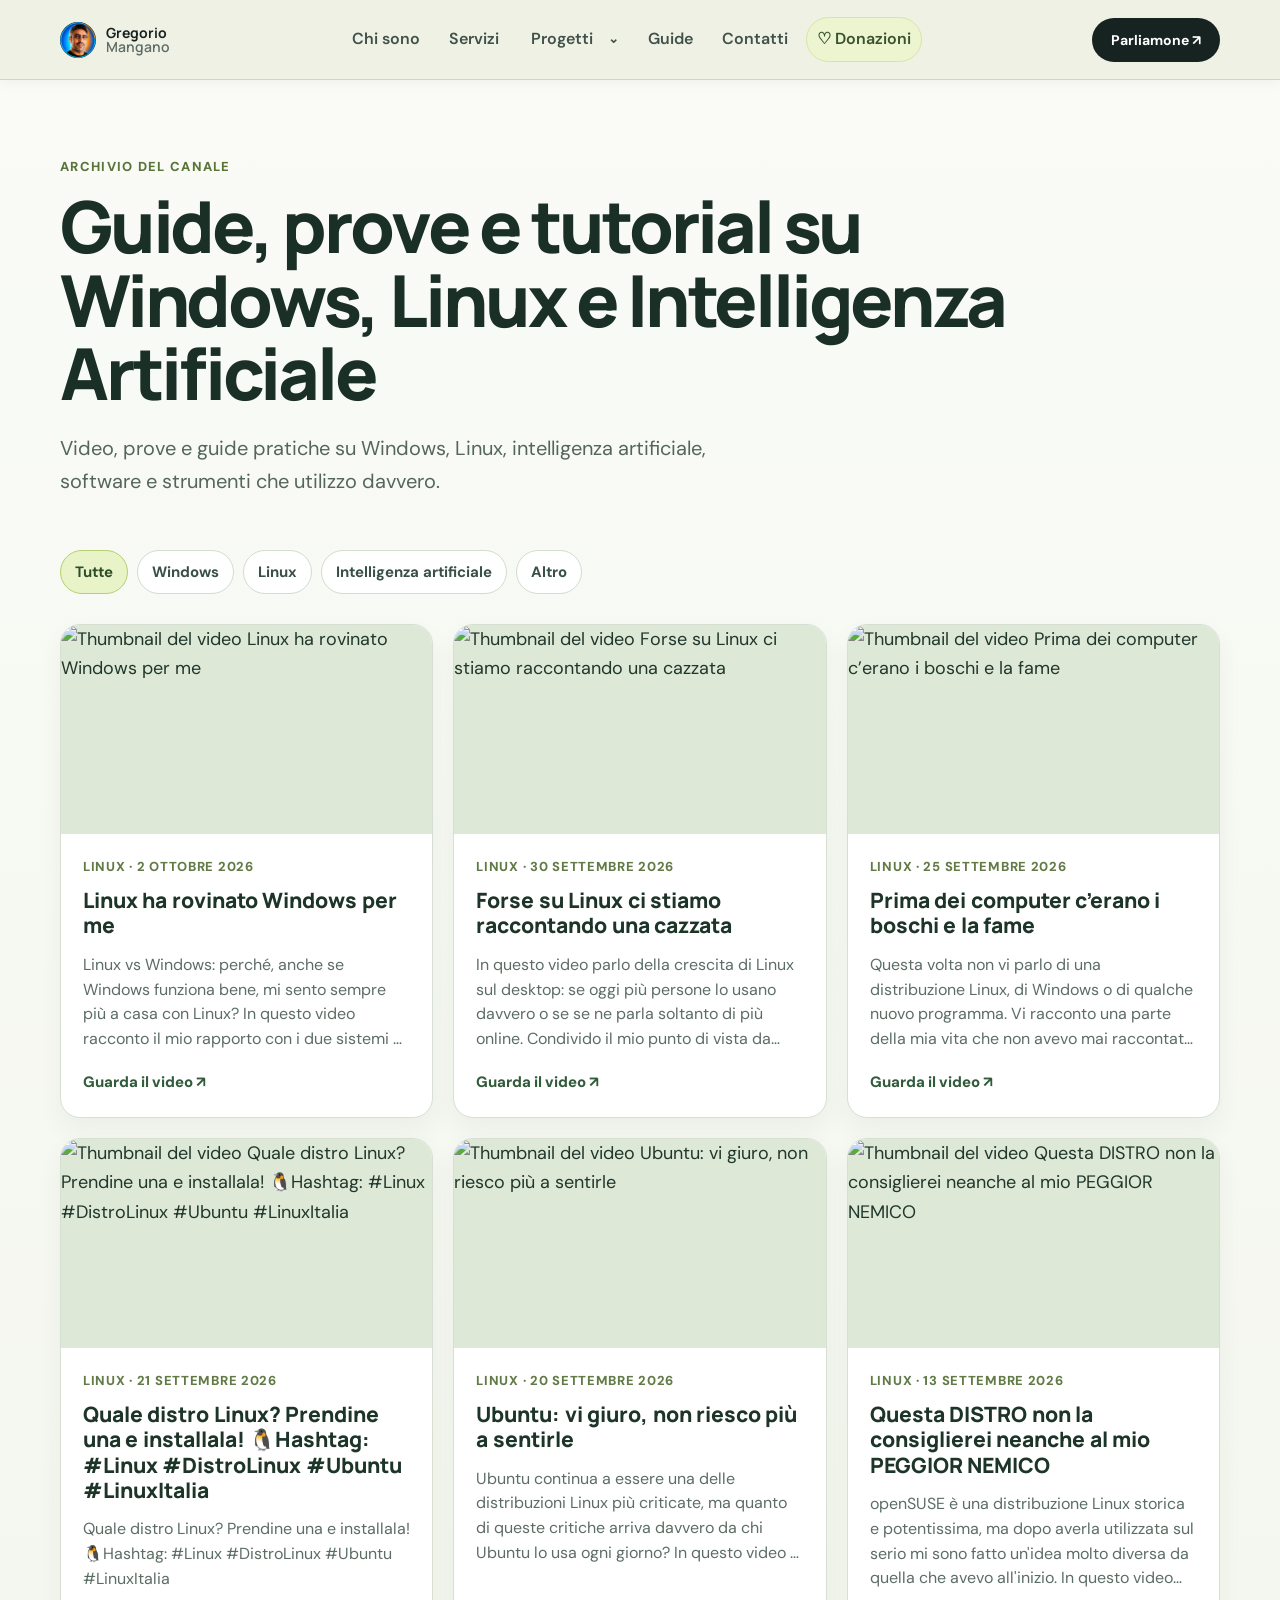
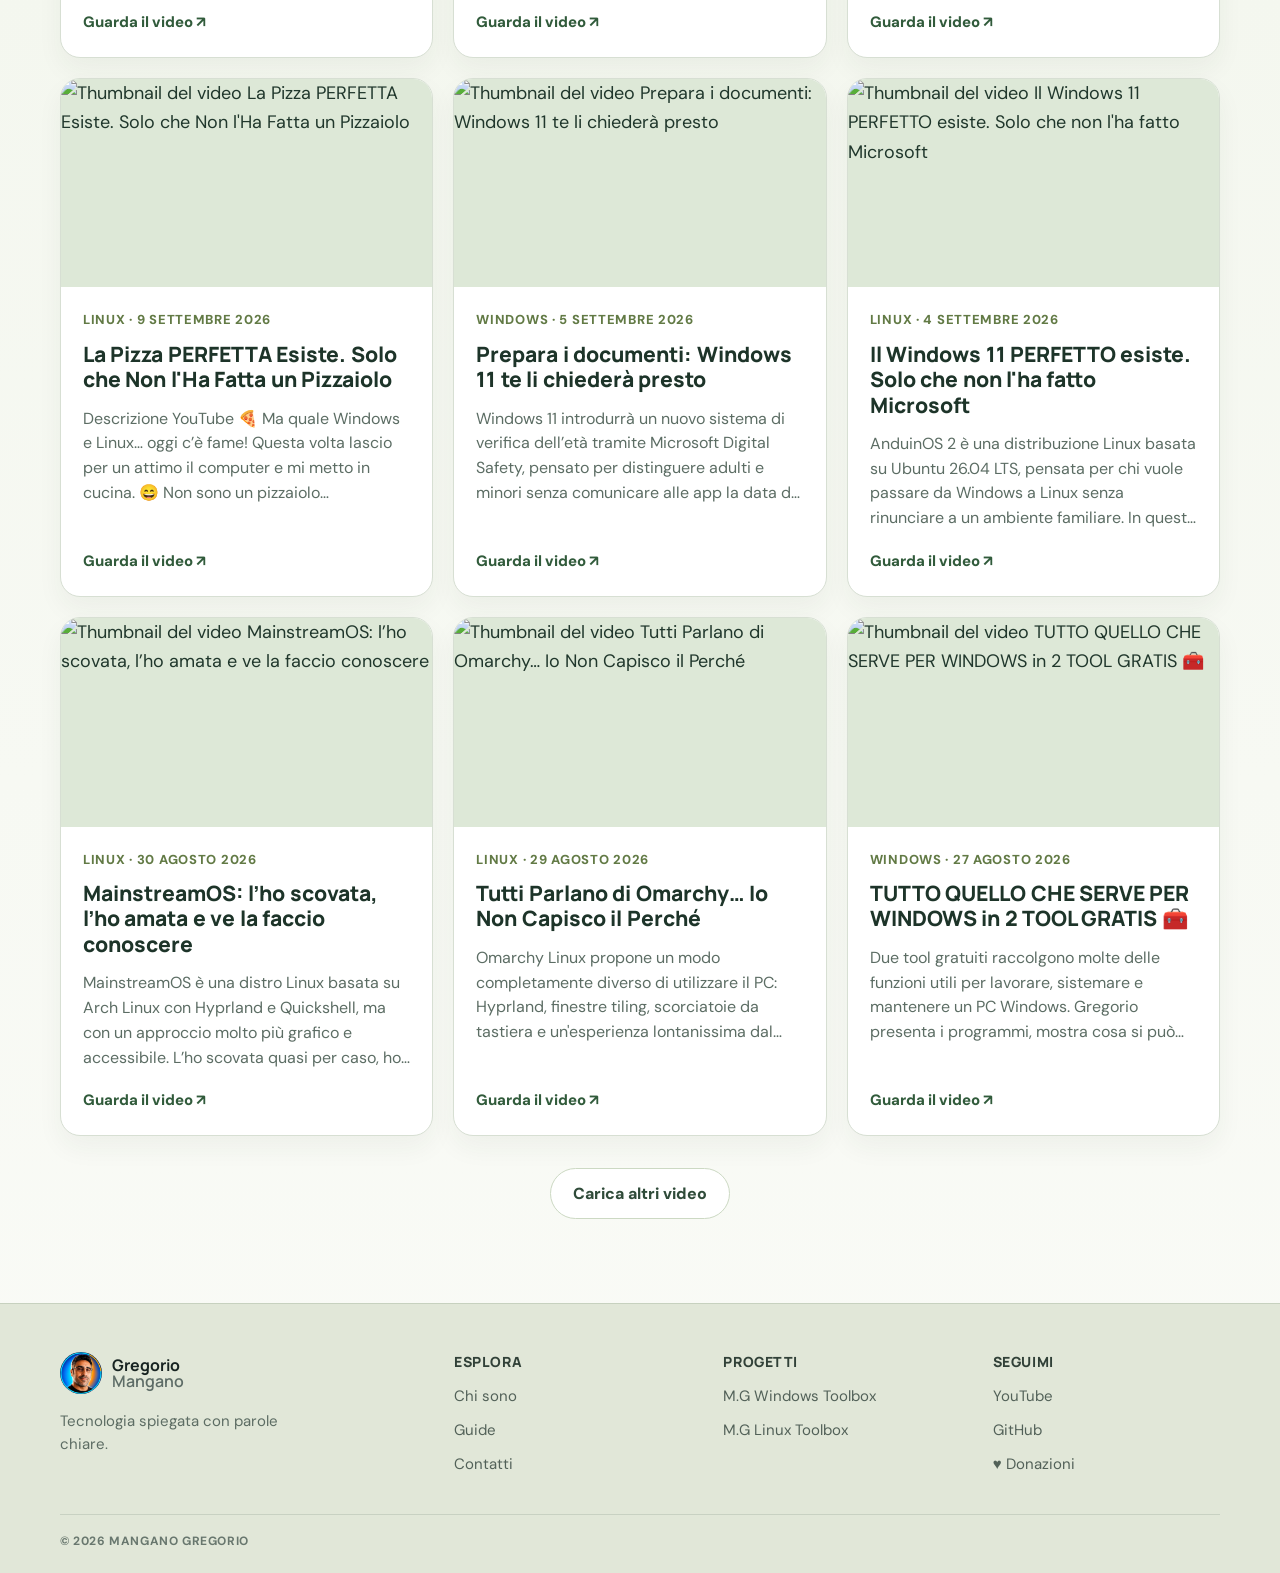
==== commit 61423f29: "Aggiorna guide YouTube" ====
--- a/guide/index.html
+++ b/guide/index.html
@@ -21,4 +21,4 @@
 <link rel="stylesheet" href="guide.css">
 </head>
 <body class="guide-page">
-<header class="site-header"><a class="brand" href="../index.html"><img src="../assets/branding/gregorio-profilo.jpg" alt="Gregorio Mangano"><span>Gregorio<em>Mangano</em></span></a><nav class="main-nav" aria-label="Navigazione principale"><a href="../index.html#chi-sono">Chi sono</a><a href="../index.html#servizi">Servizi</a><span class="projects-menu"><a href="../index.html#progetti">Progetti</a><details class="projects-dropdown"><summary aria-label="Apri elenco progetti"></summary><div><a href="../mg-windows-toolbox.html">M.G Windows Toolbox</a><a href="../mg-linux-toolbox.html">M.G Linux Toolbox</a></div></details></span><a href="../guide/">Guide</a><a href="../index.html#contatti">Contatti</a><a class="nav-donation" href="../donazioni.html">♡ Donazioni</a></nav><a class="button button-dark header-cta" href="../index.html#contatti">Parliamone ↗</a><button class="menu-toggle" type="button" aria-label="Apri menu" aria-expanded="false" aria-controls="mobile-menu">☰</button><nav id="mobile-menu" class="mobile-menu" aria-label="Menu mobile" hidden><a href="../index.html#chi-sono">Chi sono</a><a href="../index.html#servizi">Servizi</a><details><summary>Progetti</summary><a href="../index.html#progetti">Tutti i progetti</a><a href="../mg-windows-toolbox.html">M.G Windows Toolbox</a><a href="../mg-linux-toolbox.html">M.G Linux Toolbox</a></details><a href="../guide/">Guide</a><a href="../index.html#contatti">Contatti</a><a class="nav-donation" href="../donazioni.html">♡ Donazioni</a><a class="button button-dark" href="../index.html#contatti">Parliamone ↗</a></nav></header><main><section class="guide-wrap guide-hero"><p class="guide-kicker">Archivio del canale</p><h1>Guide, prove e tutorial<span class="guide-h1-topics"> su Windows, Linux e Intelligenza Artificiale</span></h1><p>Video, prove e guide pratiche su Windows, Linux, intelligenza artificiale, software e strumenti che utilizzo davvero.</p></section><section class="guide-wrap guide-archive"><div class="guide-toolbar" aria-label="Filtra i video"><button type="button" data-guide-filter="Tutte">Tutte</button><button type="button" data-guide-filter="Windows">Windows</button><button type="button" data-guide-filter="Linux">Linux</button><button type="button" data-guide-filter="Intelligenza artificiale">Intelligenza artificiale</button><button type="button" data-guide-filter="Altro">Altro</button></div><div class="guide-grid"><article class="guide-card" data-guide-card data-category="Linux"><a href="https://www.youtube.com/watch?v=OUNO9-Yss-o" target="_blank" rel="noopener noreferrer" aria-label="Guarda su YouTube: Forse su Linux ci stiamo raccontando una cazzata"><img src="https://i.ytimg.com/vi/OUNO9-Yss-o/maxresdefault.jpg" alt="Thumbnail del video Forse su Linux ci stiamo raccontando una cazzata" loading="lazy"><div class="guide-card-body"><p class="guide-card-meta">Linux · 30 settembre 2026</p><h2>Forse su Linux ci stiamo raccontando una cazzata</h2><p>In questo video parlo della crescita di Linux sul desktop: se oggi più persone lo usano davvero o se se ne parla soltanto di più online. Condivido il mio punto di vista da tecnico…</p><span>Guarda il video ↗</span></div></a></article><article class="guide-card" data-guide-card data-category="Linux"><a href="https://www.youtube.com/watch?v=wASuICty1os" target="_blank" rel="noopener noreferrer" aria-label="Guarda su YouTube: Prima dei computer c’erano i boschi e la fame"><img src="https://i.ytimg.com/vi/wASuICty1os/maxresdefault.jpg" alt="Thumbnail del video Prima dei computer c’erano i boschi e la fame" loading="lazy"><div class="guide-card-body"><p class="guide-card-meta">Linux · 25 settembre 2026</p><h2>Prima dei computer c’erano i boschi e la fame</h2><p>Questa volta non vi parlo di una distribuzione Linux, di Windows o di qualche nuovo programma. Vi racconto una parte della mia vita che non avevo mai raccontato davvero. Tutto è partito…</p><span>Guarda il video ↗</span></div></a></article><article class="guide-card" data-guide-card data-category="Linux"><a href="https://www.youtube.com/watch?v=hnU5Zl1i1VY" target="_blank" rel="noopener noreferrer" aria-label="Guarda su YouTube: Quale distro Linux? Prendine una e installala! 🐧Hashtag: #Linux #DistroLinux #Ubuntu  #LinuxItalia"><img src="https://i.ytimg.com/vi/hnU5Zl1i1VY/maxresdefault.jpg" alt="Thumbnail del video Quale distro Linux? Prendine una e installala! 🐧Hashtag: #Linux #DistroLinux #Ubuntu  #LinuxItalia" loading="lazy"><div class="guide-card-body"><p class="guide-card-meta">Linux · 21 settembre 2026</p><h2>Quale distro Linux? Prendine una e installala! 🐧Hashtag: #Linux #DistroLinux #Ubuntu  #LinuxItalia</h2><p>Quale distro Linux? Prendine una e installala! 🐧Hashtag: #Linux #DistroLinux #Ubuntu #LinuxItalia</p><span>Guarda il video ↗</span></div></a></article><article class="guide-card" data-guide-card data-category="Linux"><a href="https://www.youtube.com/watch?v=dQz44D3OaXM" target="_blank" rel="noopener noreferrer" aria-label="Guarda su YouTube: Ubuntu: vi giuro, non riesco più a sentirle"><img src="https://i.ytimg.com/vi/dQz44D3OaXM/maxresdefault.jpg" alt="Thumbnail del video Ubuntu: vi giuro, non riesco più a sentirle" loading="lazy"><div class="guide-card-body"><p class="guide-card-meta">Linux · 20 settembre 2026</p><h2>Ubuntu: vi giuro, non riesco più a sentirle</h2><p>Ubuntu continua a essere una delle distribuzioni Linux più criticate, ma quanto di queste critiche arriva davvero da chi Ubuntu lo usa ogni giorno? In questo video vi dico cosa penso di…</p><span>Guarda il video ↗</span></div></a></article><article class="guide-card" data-guide-card data-category="Linux"><a href="https://www.youtube.com/watch?v=2PaFTdk1_t0" target="_blank" rel="noopener noreferrer" aria-label="Guarda su YouTube: Questa DISTRO non la consiglierei neanche al mio PEGGIOR NEMICO"><img src="https://i.ytimg.com/vi/2PaFTdk1_t0/maxresdefault.jpg" alt="Thumbnail del video Questa DISTRO non la consiglierei neanche al mio PEGGIOR NEMICO" loading="lazy"><div class="guide-card-body"><p class="guide-card-meta">Linux · 13 settembre 2026</p><h2>Questa DISTRO non la consiglierei neanche al mio PEGGIOR NEMICO</h2><p>openSUSE è una distribuzione Linux storica e potentissima, ma dopo averla utilizzata sul serio mi sono fatto un&#x27;idea molto diversa da quella che avevo all&#x27;inizio. In questo video vi…</p><span>Guarda il video ↗</span></div></a></article><article class="guide-card" data-guide-card data-category="Linux"><a href="https://www.youtube.com/watch?v=OcnmZeBDZPY" target="_blank" rel="noopener noreferrer" aria-label="Guarda su YouTube: La Pizza PERFETTA Esiste. Solo che Non l&#x27;Ha Fatta un Pizzaiolo"><img src="https://i.ytimg.com/vi/OcnmZeBDZPY/maxresdefault.jpg" alt="Thumbnail del video La Pizza PERFETTA Esiste. Solo che Non l&#x27;Ha Fatta un Pizzaiolo" loading="lazy"><div class="guide-card-body"><p class="guide-card-meta">Linux · 9 settembre 2026</p><h2>La Pizza PERFETTA Esiste. Solo che Non l&#x27;Ha Fatta un Pizzaiolo</h2><p>Descrizione YouTube 🍕 Ma quale Windows e Linux… oggi c’è fame! Questa volta lascio per un attimo il computer e mi metto in cucina. 😄 Non sono un pizzaiolo professionista e questo non vuole…</p><span>Guarda il video ↗</span></div></a></article><article class="guide-card" data-guide-card data-category="Windows"><a href="https://www.youtube.com/watch?v=MxsXTs9lHmI" target="_blank" rel="noopener noreferrer" aria-label="Guarda su YouTube: Prepara i documenti: Windows 11 te li chiederà presto"><img src="https://i.ytimg.com/vi/MxsXTs9lHmI/maxresdefault.jpg" alt="Thumbnail del video Prepara i documenti: Windows 11 te li chiederà presto" loading="lazy"><div class="guide-card-body"><p class="guide-card-meta">Windows · 5 settembre 2026</p><h2>Prepara i documenti: Windows 11 te li chiederà presto</h2><p>Windows 11 introdurrà un nuovo sistema di verifica dell’età tramite Microsoft Digital Safety, pensato per distinguere adulti e minori senza comunicare alle app la data di nascita o l’età…</p><span>Guarda il video ↗</span></div></a></article><article class="guide-card" data-guide-card data-category="Linux"><a href="https://www.youtube.com/watch?v=COesU7kKuGE" target="_blank" rel="noopener noreferrer" aria-label="Guarda su YouTube: Il Windows 11 PERFETTO esiste. Solo che non l&#x27;ha fatto Microsoft"><img src="https://i.ytimg.com/vi/COesU7kKuGE/maxresdefault.jpg" alt="Thumbnail del video Il Windows 11 PERFETTO esiste. Solo che non l&#x27;ha fatto Microsoft" loading="lazy"><div class="guide-card-body"><p class="guide-card-meta">Linux · 4 settembre 2026</p><h2>Il Windows 11 PERFETTO esiste. Solo che non l&#x27;ha fatto Microsoft</h2><p>AnduinOS 2 è una distribuzione Linux basata su Ubuntu 26.04 LTS, pensata per chi vuole passare da Windows a Linux senza rinunciare a un ambiente familiare. In questa recensione provo…</p><span>Guarda il video ↗</span></div></a></article><article class="guide-card" data-guide-card data-category="Linux"><a href="https://www.youtube.com/watch?v=r5OciKn8pmM" target="_blank" rel="noopener noreferrer" aria-label="Guarda su YouTube: MainstreamOS: l’ho scovata, l’ho amata e ve la faccio conoscere"><img src="https://i.ytimg.com/vi/r5OciKn8pmM/maxresdefault.jpg" alt="Thumbnail del video MainstreamOS: l’ho scovata, l’ho amata e ve la faccio conoscere" loading="lazy"><div class="guide-card-body"><p class="guide-card-meta">Linux · 30 agosto 2026</p><h2>MainstreamOS: l’ho scovata, l’ho amata e ve la faccio conoscere</h2><p>MainstreamOS è una distro Linux basata su Arch Linux con Hyprland e Quickshell, ma con un approccio molto più grafico e accessibile. L’ho scovata quasi per caso, ho iniziato a provarla e…</p><span>Guarda il video ↗</span></div></a></article><article class="guide-card" data-guide-card data-category="Linux"><a href="https://www.youtube.com/watch?v=fXqzaQU0EgQ" target="_blank" rel="noopener noreferrer" aria-label="Guarda su YouTube: Tutti Parlano di Omarchy… Io Non Capisco il Perché"><img src="https://i.ytimg.com/vi/fXqzaQU0EgQ/maxresdefault.jpg" alt="Thumbnail del video Tutti Parlano di Omarchy… Io Non Capisco il Perché" loading="lazy"><div class="guide-card-body"><p class="guide-card-meta">Linux · 29 agosto 2026</p><h2>Tutti Parlano di Omarchy… Io Non Capisco il Perché</h2><p>Omarchy Linux propone un modo completamente diverso di utilizzare il PC: Hyprland, finestre tiling, scorciatoie da tastiera e un&#x27;esperienza lontanissima dal classico desktop Windows, KDE o…</p><span>Guarda il video ↗</span></div></a></article><article class="guide-card" data-guide-card data-category="Windows"><a href="https://www.youtube.com/watch?v=0YOJoq-laR8" target="_blank" rel="noopener noreferrer" aria-label="Guarda su YouTube: TUTTO QUELLO CHE SERVE PER WINDOWS in 2 TOOL GRATIS 🧰"><img src="https://i.ytimg.com/vi/0YOJoq-laR8/maxresdefault.jpg" alt="Thumbnail del video TUTTO QUELLO CHE SERVE PER WINDOWS in 2 TOOL GRATIS 🧰" loading="lazy"><div class="guide-card-body"><p class="guide-card-meta">Windows · 27 agosto 2026</p><h2>TUTTO QUELLO CHE SERVE PER WINDOWS in 2 TOOL GRATIS 🧰</h2><p>Due tool gratuiti raccolgono molte delle funzioni utili per lavorare, sistemare e mantenere un PC Windows. Gregorio presenta i programmi, mostra cosa si può fare con ciascuno e spiega come…</p><span>Guarda il video ↗</span></div></a></article><article class="guide-card" data-guide-card data-category="Windows"><a href="https://www.youtube.com/watch?v=7clhIGLLd-Q" target="_blank" rel="noopener noreferrer" aria-label="Guarda su YouTube: Ho creato un tool per Windows: il desktop diventa un centro di controllo"><img src="https://i.ytimg.com/vi/7clhIGLLd-Q/maxresdefault.jpg" alt="Thumbnail del video Ho creato un tool per Windows: il desktop diventa un centro di controllo" loading="lazy"><div class="guide-card-body"><p class="guide-card-meta">Windows · 20 agosto 2026</p><h2>Ho creato un tool per Windows: il desktop diventa un centro di controllo</h2><p>Gregorio mostra il tool per Windows che trasforma il desktop in un centro di controllo per le funzioni e gli strumenti del PC. La descrizione segue la prova dell’applicazione e le funzioni…</p><span>Guarda il video ↗</span></div></a></article><article class="guide-card" data-guide-card data-category="Intelligenza artificiale"><a href="https://www.youtube.com/watch?v=WPfi-n1Bab8" target="_blank" rel="noopener noreferrer" aria-label="Guarda su YouTube: Finalmente ChatGPT su Linux: ecco come usare Codex"><img src="https://i.ytimg.com/vi/WPfi-n1Bab8/maxresdefault.jpg" alt="Thumbnail del video Finalmente ChatGPT su Linux: ecco come usare Codex" loading="lazy"><div class="guide-card-body"><p class="guide-card-meta">Intelligenza artificiale · 15 agosto 2026</p><h2>Finalmente ChatGPT su Linux: ecco come usare Codex</h2><p>ChatGPT arriva su Linux e Gregorio mostra come usare Codex per lavorare con l’intelligenza artificiale direttamente dal sistema operativo. Nel video vengono mostrati l’avvio dello…</p><span>Guarda il video ↗</span></div></a></article><article class="guide-card" data-guide-card data-category="Windows"><a href="https://www.youtube.com/watch?v=2EH7186WU30" target="_blank" rel="noopener noreferrer" aria-label="Guarda su YouTube: UN SOLO TOOL per SISTEMARE WINDOWS: App, Driver, Riparazione e molto altro"><img src="https://i.ytimg.com/vi/2EH7186WU30/maxresdefault.jpg" alt="Thumbnail del video UN SOLO TOOL per SISTEMARE WINDOWS: App, Driver, Riparazione e molto altro" loading="lazy"><div class="guide-card-body"><p class="guide-card-meta">Windows · 12 agosto 2026</p><h2>UN SOLO TOOL per SISTEMARE WINDOWS: App, Driver, Riparazione e molto altro</h2><p>Un solo tool riunisce diverse funzioni per sistemare Windows: applicazioni, driver, riparazione e altre operazioni di manutenzione. Gregorio mostra l’interfaccia del programma e prova le…</p><span>Guarda il video ↗</span></div></a></article><article class="guide-card" data-guide-card data-category="Linux"><a href="https://www.youtube.com/watch?v=XZDoN_a76yE" target="_blank" rel="noopener noreferrer" aria-label="Guarda su YouTube: Linus Torvalds: l’AI sta cambiando il Kernel Linux 🤖🐧 #linux #LinusTorvalds"><img src="https://i.ytimg.com/vi/XZDoN_a76yE/maxresdefault.jpg" alt="Thumbnail del video Linus Torvalds: l’AI sta cambiando il Kernel Linux 🤖🐧 #linux #LinusTorvalds" loading="lazy"><div class="guide-card-body"><p class="guide-card-meta">Linux · 12 agosto 2026</p><h2>Linus Torvalds: l’AI sta cambiando il Kernel Linux 🤖🐧 #linux #LinusTorvalds</h2><p>L’intelligenza artificiale sta aiutando a scoprire sempre più problemi e correzioni nel kernel Linux. Ma il programmatore resta fondamentale: l’AI accelera il lavoro, non lo sostituisce.…</p><span>Guarda il video ↗</span></div></a></article><article class="guide-card" data-guide-card data-category="Linux"><a href="https://www.youtube.com/watch?v=hXZ519Q0kM0" target="_blank" rel="noopener noreferrer" aria-label="Guarda su YouTube: STA CAMBIANDO TUTTO ★ Gregorio Weekly"><img src="https://i.ytimg.com/vi/hXZ519Q0kM0/maxresdefault.jpg" alt="Thumbnail del video STA CAMBIANDO TUTTO ★ Gregorio Weekly" loading="lazy"><div class="guide-card-body"><p class="guide-card-meta">Linux · 9 agosto 2026</p><h2>STA CAMBIANDO TUTTO ★ Gregorio Weekly</h2><p>In questo Gregorio Weekly Gregorio parla dei cambiamenti che stanno interessando il mondo della tecnologia, Linux e gli strumenti che usa e prova sul canale. Il video raccoglie…</p><span>Guarda il video ↗</span></div></a></article><article class="guide-card" data-guide-card data-category="Linux"><a href="https://www.youtube.com/watch?v=wcBmamaFWZo" target="_blank" rel="noopener noreferrer" aria-label="Guarda su YouTube: La Mia App Linux si Aggiorna: Antivirus + Nuovi Tools!"><img src="https://i.ytimg.com/vi/wcBmamaFWZo/maxresdefault.jpg" alt="Thumbnail del video La Mia App Linux si Aggiorna: Antivirus + Nuovi Tools!" loading="lazy"><div class="guide-card-body"><p class="guide-card-meta">Linux · 7 agosto 2026</p><h2>La Mia App Linux si Aggiorna: Antivirus + Nuovi Tools!</h2><p>La mia applicazione per Linux si aggiorna con nuovi strumenti, compreso un controllo antivirus, e diventa più completa per la gestione del sistema. Gregorio presenta le novità dell’app,…</p><span>Guarda il video ↗</span></div></a></article><article class="guide-card" data-guide-card data-category="Linux"><a href="https://www.youtube.com/watch?v=Bu7Ib25Rr_Y" target="_blank" rel="noopener noreferrer" aria-label="Guarda su YouTube: Un Solo Pannello per Controllare Tutto Linux: M.G Linux Toolbox"><img src="https://i.ytimg.com/vi/Bu7Ib25Rr_Y/maxresdefault.jpg" alt="Thumbnail del video Un Solo Pannello per Controllare Tutto Linux: M.G Linux Toolbox" loading="lazy"><div class="guide-card-body"><p class="guide-card-meta">Linux · 3 agosto 2026</p><h2>Un Solo Pannello per Controllare Tutto Linux: M.G Linux Toolbox</h2><p>M.G Linux Toolbox raccoglie in un solo pannello strumenti utili per amministrare e configurare Linux senza cercare ogni funzione in menu diversi. Gregorio mostra le funzioni del toolbox e…</p><span>Guarda il video ↗</span></div></a></article><article class="guide-card" data-guide-card data-category="Linux"><a href="https://www.youtube.com/watch?v=hV2Mr_gwbIQ" target="_blank" rel="noopener noreferrer" aria-label="Guarda su YouTube: Linux: Snap, Secure Boot e Distro Leggere | Rispondo alle Vostre Domande"><img src="https://i.ytimg.com/vi/hV2Mr_gwbIQ/maxresdefault.jpg" alt="Thumbnail del video Linux: Snap, Secure Boot e Distro Leggere | Rispondo alle Vostre Domande" loading="lazy"><div class="guide-card-body"><p class="guide-card-meta">Linux · 30 luglio 2026</p><h2>Linux: Snap, Secure Boot e Distro Leggere | Rispondo alle Vostre Domande</h2><p>Gregorio risponde alle domande della community su Snap, Secure Boot, distribuzioni Linux a 32 bit e distro leggere per computer vecchi. Nel video spiega perché considera affidabili i…</p><span>Guarda il video ↗</span></div></a></article><article class="guide-card" data-guide-card data-category="Intelligenza artificiale"><a href="https://www.youtube.com/watch?v=YNMGYocXdig" target="_blank" rel="noopener noreferrer" aria-label="Guarda su YouTube: La Cina ha liberato l’IA più GRANDE del mondo: Kimi K3 è assurda"><img src="https://i.ytimg.com/vi/YNMGYocXdig/maxresdefault.jpg" alt="Thumbnail del video La Cina ha liberato l’IA più GRANDE del mondo: Kimi K3 è assurda" loading="lazy"><div class="guide-card-body"><p class="guide-card-meta">Intelligenza artificiale · 29 luglio 2026</p><h2>La Cina ha liberato l’IA più GRANDE del mondo: Kimi K3 è assurda</h2><p>Kimi K3 è un modello di intelligenza artificiale cinese enorme, con 2.800 miliardi di parametri e pesi pubblicati. Gregorio spiega come funziona, perché richiede un’infrastruttura…</p><span>Guarda il video ↗</span></div></a></article><article class="guide-card" data-guide-card data-category="Linux"><a href="https://www.youtube.com/watch?v=6b0Hk5DA9wo" target="_blank" rel="noopener noreferrer" aria-label="Guarda su YouTube: Ha costruito DA SOLO il Linux che tutti aspettavano"><img src="https://i.ytimg.com/vi/6b0Hk5DA9wo/maxresdefault.jpg" alt="Thumbnail del video Ha costruito DA SOLO il Linux che tutti aspettavano" loading="lazy"><div class="guide-card-body"><p class="guide-card-meta">Linux · 25 luglio 2026</p><h2>Ha costruito DA SOLO il Linux che tutti aspettavano</h2><p>Void Linux diventa più accessibile grazie a Odyssey, una derivata che porta un’interfaccia grafica e strumenti semplici anche nelle operazioni normalmente riservate al terminale. Gregorio…</p><span>Guarda il video ↗</span></div></a></article><article class="guide-card" data-guide-card data-category="Windows"><a href="https://www.youtube.com/watch?v=OeSZ05UvZcg" target="_blank" rel="noopener noreferrer" aria-label="Guarda su YouTube: È bello, è veloce e può mandare in pensione Outlook"><img src="https://i.ytimg.com/vi/OeSZ05UvZcg/maxresdefault.jpg" alt="Thumbnail del video È bello, è veloce e può mandare in pensione Outlook" loading="lazy"><div class="guide-card-body"><p class="guide-card-meta">Windows · 23 luglio 2026</p><h2>È bello, è veloce e può mandare in pensione Outlook</h2><p>Skim è un client email leggero per Windows che raccoglie la posta in un’unica applicazione e punta sulle funzioni essenziali senza la complessità di Outlook. Gregorio mostra installazione,…</p><span>Guarda il video ↗</span></div></a></article><article class="guide-card" data-guide-card data-category="Altro"><a href="https://www.youtube.com/watch?v=w0IbmLnZfhs" target="_blank" rel="noopener noreferrer" aria-label="Guarda su YouTube: Così sistemo PC e smartphone senza muovermi da casa"><img src="https://i.ytimg.com/vi/w0IbmLnZfhs/maxresdefault.jpg" alt="Thumbnail del video Così sistemo PC e smartphone senza muovermi da casa" loading="lazy"><div class="guide-card-body"><p class="guide-card-meta">Altro · 21 luglio 2026</p><h2>Così sistemo PC e smartphone senza muovermi da casa</h2><p>Iperius Remote permette di controllare PC e smartphone a distanza e di offrire assistenza senza essere fisicamente davanti al dispositivo. Gregorio mostra un collegamento reale al telefono…</p><span>Guarda il video ↗</span></div></a></article><article class="guide-card" data-guide-card data-category="Linux"><a href="https://www.youtube.com/watch?v=dQdwE4CZsYo" target="_blank" rel="noopener noreferrer" aria-label="Guarda su YouTube: Installare pacchetti su Arch? Ora è banale con Shelly"><img src="https://i.ytimg.com/vi/dQdwE4CZsYo/maxresdefault.jpg" alt="Thumbnail del video Installare pacchetti su Arch? Ora è banale con Shelly" loading="lazy"><div class="guide-card-body"><p class="guide-card-meta">Linux · 14 luglio 2026</p><h2>Installare pacchetti su Arch? Ora è banale con Shelly</h2><p>Shelly è un gestore grafico di pacchetti per Arch Linux che permette di cercare, installare e gestire programmi senza usare continuamente il terminale. Gregorio mostra come funziona su…</p><span>Guarda il video ↗</span></div></a></article><article class="guide-card" data-guide-card data-category="Linux"><a href="https://www.youtube.com/watch?v=fIwr3lODTP8" target="_blank" rel="noopener noreferrer" aria-label="Guarda su YouTube: Windows 11, Linux e antivirus: le vostre domande più dure"><img src="https://i.ytimg.com/vi/fIwr3lODTP8/maxresdefault.jpg" alt="Thumbnail del video Windows 11, Linux e antivirus: le vostre domande più dure" loading="lazy"><div class="guide-card-body"><p class="guide-card-meta">Linux · 12 luglio 2026</p><h2>Windows 11, Linux e antivirus: le vostre domande più dure</h2><p>Gregorio risponde a dieci domande reali della community su Linux, Windows 11, antivirus, dual boot, privacy e aggiornamento dei PC. Nel video si parla di scuola e migrazione a Linux,…</p><span>Guarda il video ↗</span></div></a></article><article class="guide-card" data-guide-card data-category="Windows"><a href="https://www.youtube.com/watch?v=V0cOb2qYPZY" target="_blank" rel="noopener noreferrer" aria-label="Guarda su YouTube: Presto su Windows 11: reinstalli tutto con un solo click"><img src="https://i.ytimg.com/vi/V0cOb2qYPZY/maxresdefault.jpg" alt="Thumbnail del video Presto su Windows 11: reinstalli tutto con un solo click" loading="lazy"><div class="guide-card-body"><p class="guide-card-meta">Windows · 11 luglio 2026</p><h2>Presto su Windows 11: reinstalli tutto con un solo click</h2><p>Windows 11 introduce una reinstallazione dal cloud che può eliminare la necessità di preparare una chiavetta USB. Gregorio mostra dove si trova la funzione e cosa succede davvero ai dati…</p><span>Guarda il video ↗</span></div></a></article><article class="guide-card" data-guide-card data-category="Linux"><a href="https://www.youtube.com/watch?v=CM-sndxnQaU" target="_blank" rel="noopener noreferrer" aria-label="Guarda su YouTube: Linux Mint lascia finalmente l&#x27;età della pietra"><img src="https://i.ytimg.com/vi/CM-sndxnQaU/maxresdefault.jpg" alt="Thumbnail del video Linux Mint lascia finalmente l&#x27;età della pietra" loading="lazy"><div class="guide-card-body"><p class="guide-card-meta">Linux · 10 luglio 2026</p><h2>Linux Mint lascia finalmente l&#x27;età della pietra</h2><p>Linux Mint può finalmente diventare una distribuzione consigliabile a tutti: Gregorio spiega perché l’integrazione di Wayland cambia il giudizio sul sistema. Il video confronta la…</p><span>Guarda il video ↗</span></div></a></article><article class="guide-card" data-guide-card data-category="Intelligenza artificiale"><a href="https://www.youtube.com/watch?v=WenMKcTTvLI" target="_blank" rel="noopener noreferrer" aria-label="Guarda su YouTube: Qwen AI: L&#x27;IA GRATUITA che YouTube ti nasconde"><img src="https://i.ytimg.com/vi/WenMKcTTvLI/maxresdefault.jpg" alt="Thumbnail del video Qwen AI: L&#x27;IA GRATUITA che YouTube ti nasconde" loading="lazy"><div class="guide-card-body"><p class="guide-card-meta">Intelligenza artificiale · 7 luglio 2026</p><h2>Qwen AI: L&#x27;IA GRATUITA che YouTube ti nasconde</h2><p>Qwen è un’intelligenza artificiale gratuita che, secondo Gregorio, offre molto più di quanto ci si aspetti: memoria, immagini, video, ricerca, studio, sviluppo web e confronto tra modelli.…</p><span>Guarda il video ↗</span></div></a></article><article class="guide-card" data-guide-card data-category="Intelligenza artificiale"><a href="https://www.youtube.com/watch?v=z1_hgRt_Ez4" target="_blank" rel="noopener noreferrer" aria-label="Guarda su YouTube: ChatGPT vs Gemini vs Claude: Qual è la Migliore AI Gratis?"><img src="https://i.ytimg.com/vi/z1_hgRt_Ez4/maxresdefault.jpg" alt="Thumbnail del video ChatGPT vs Gemini vs Claude: Qual è la Migliore AI Gratis?" loading="lazy"><div class="guide-card-body"><p class="guide-card-meta">Intelligenza artificiale · 5 luglio 2026</p><h2>ChatGPT vs Gemini vs Claude: Qual è la Migliore AI Gratis?</h2><p>In questo video Gregorio confronta ChatGPT, Gemini e Claude nell’uso quotidiano, partendo da esempi concreti: riparare un’auto, gestire una bolletta, rispondere a una mail, studiare e…</p><span>Guarda il video ↗</span></div></a></article><article class="guide-card" data-guide-card data-category="Windows"><a href="https://www.youtube.com/watch?v=TL56ohS4t1s" target="_blank" rel="noopener noreferrer" aria-label="Guarda su YouTube: PC Lento? Sistemalo Gratis con Questo Metodo (Senza Tecnico)"><img src="https://i.ytimg.com/vi/TL56ohS4t1s/maxresdefault.jpg" alt="Thumbnail del video PC Lento? Sistemalo Gratis con Questo Metodo (Senza Tecnico)" loading="lazy"><div class="guide-card-body"><p class="guide-card-meta">Windows · 4 luglio 2026</p><h2>PC Lento? Sistemalo Gratis con Questo Metodo (Senza Tecnico)</h2><p>Un PC Windows lento non va necessariamente buttato. In questo video Gregorio mostra come alleggerirlo con un programma gratuito e alcune impostazioni manuali. La guida spiega perché…</p><span>Guarda il video ↗</span></div></a></article><article class="guide-card" data-guide-card data-category="Windows"><a href="https://www.youtube.com/watch?v=zmj-Xxp_7EM" target="_blank" rel="noopener noreferrer" aria-label="Guarda su YouTube: Rufus 4.15: Windows 11 Pulito, Ma Questa Opzione Cancella Tutto"><img src="https://i.ytimg.com/vi/zmj-Xxp_7EM/maxresdefault.jpg" alt="Thumbnail del video Rufus 4.15: Windows 11 Pulito, Ma Questa Opzione Cancella Tutto" loading="lazy"><div class="guide-card-body"><p class="guide-card-meta">Windows · 30 giugno 2026</p><h2>Rufus 4.15: Windows 11 Pulito, Ma Questa Opzione Cancella Tutto</h2><p>Rufus 4.15 permette di preparare e installare Windows 11 in modo più rapido e automatizzato, ma una modalità può cancellare interi dischi. In questo video Gregorio mostra il rischio reale…</p><span>Guarda il video ↗</span></div></a></article><article class="guide-card" data-guide-card data-category="Linux"><a href="https://www.youtube.com/watch?v=9UAdv8-PdLo" target="_blank" rel="noopener noreferrer" aria-label="Guarda su YouTube: La Verità sugli Utenti Linux che Nessuno Vuole Ammettere"><img src="https://i.ytimg.com/vi/9UAdv8-PdLo/maxresdefault.jpg" alt="Thumbnail del video La Verità sugli Utenti Linux che Nessuno Vuole Ammettere" loading="lazy"><div class="guide-card-body"><p class="guide-card-meta">Linux · 27 giugno 2026</p><h2>La Verità sugli Utenti Linux che Nessuno Vuole Ammettere</h2><p>In questo video Gregorio racconta con ironia le regole assurde del “vero” utente Linux: hardware vecchio, tastiera al posto del mouse, paura della modernità e terminale sempre acceso. Una…</p><span>Guarda il video ↗</span></div></a></article><article class="guide-card" data-guide-card data-category="Windows"><a href="https://www.youtube.com/watch?v=0Foj71Dyd1U" target="_blank" rel="noopener noreferrer" aria-label="Guarda su YouTube: Mi ringrazierai: un solo programma per Windows. Tutto il resto sparisce"><img src="https://i.ytimg.com/vi/0Foj71Dyd1U/maxresdefault.jpg" alt="Thumbnail del video Mi ringrazierai: un solo programma per Windows. Tutto il resto sparisce" loading="lazy"><div class="guide-card-body"><p class="guide-card-meta">Windows · 24 giugno 2026</p><h2>Mi ringrazierai: un solo programma per Windows. Tutto il resto sparisce</h2><p>In questo video Gregorio presenta un programma gratuito per Windows che raccoglie ottimizzazioni, pulizia, impostazioni di privacy, strumenti per il gaming e installazione di applicazioni…</p><span>Guarda il video ↗</span></div></a></article><article class="guide-card" data-guide-card data-category="Linux"><a href="https://www.youtube.com/watch?v=3oFABODdLwA" target="_blank" rel="noopener noreferrer" aria-label="Guarda su YouTube: Installare Programmi su Linux: L’Errore che Fanno Tutti"><img src="https://i.ytimg.com/vi/3oFABODdLwA/maxresdefault.jpg" alt="Thumbnail del video Installare Programmi su Linux: L’Errore che Fanno Tutti" loading="lazy"><div class="guide-card-body"><p class="guide-card-meta">Linux · 23 giugno 2026</p><h2>Installare Programmi su Linux: L’Errore che Fanno Tutti</h2><p>Installare programmi su Linux non significa automaticamente avere un sistema sicuro. In questo video Gregorio chiarisce quali sono i rischi reali e dove gli utenti sbagliano più spesso. Si…</p><span>Guarda il video ↗</span></div></a></article><article class="guide-card" data-guide-card data-category="Windows"><a href="https://www.youtube.com/watch?v=ZUAkCRB3aXw" target="_blank" rel="noopener noreferrer" aria-label="Guarda su YouTube: Disco Pieno? Questo Programma Gratis Libera Spazio su Windows e Linux"><img src="https://i.ytimg.com/vi/ZUAkCRB3aXw/maxresdefault.jpg" alt="Thumbnail del video Disco Pieno? Questo Programma Gratis Libera Spazio su Windows e Linux" loading="lazy"><div class="guide-card-body"><p class="guide-card-meta">Windows · 19 giugno 2026</p><h2>Disco Pieno? Questo Programma Gratis Libera Spazio su Windows e Linux</h2><p>Se il disco del PC si riempie e non riesci a capire quali file occupano spazio, in questo video Gregorio mostra un programma gratuito disponibile per Windows e Linux. La guida parte…</p><span>Guarda il video ↗</span></div></a></article><article class="guide-card" data-guide-card data-category="Linux"><a href="https://www.youtube.com/watch?v=Fm0WuSbBmW4" target="_blank" rel="noopener noreferrer" aria-label="Guarda su YouTube: Windows vs Linux: Il Motivo Psicologico per Cui Non Cambi Mai"><img src="https://i.ytimg.com/vi/Fm0WuSbBmW4/maxresdefault.jpg" alt="Thumbnail del video Windows vs Linux: Il Motivo Psicologico per Cui Non Cambi Mai" loading="lazy"><div class="guide-card-body"><p class="guide-card-meta">Linux · 18 giugno 2026</p><h2>Windows vs Linux: Il Motivo Psicologico per Cui Non Cambi Mai</h2><p>In questo video Gregorio racconta cosa succede davvero quando propone Linux ai clienti che usano da anni Windows e perché il passaggio non è soltanto una scelta tecnica. Partendo dalle…</p><span>Guarda il video ↗</span></div></a></article><article class="guide-card" data-guide-card data-category="Linux"><a href="https://www.youtube.com/watch?v=zLDGlscskPQ" target="_blank" rel="noopener noreferrer" aria-label="Guarda su YouTube: Flatpak, AppImage o AUR: Quale Rischia Davvero di Infettare Linux?"><img src="https://i.ytimg.com/vi/zLDGlscskPQ/maxresdefault.jpg" alt="Thumbnail del video Flatpak, AppImage o AUR: Quale Rischia Davvero di Infettare Linux?" loading="lazy"><div class="guide-card-body"><p class="guide-card-meta">Linux · 17 giugno 2026</p><h2>Flatpak, AppImage o AUR: Quale Rischia Davvero di Infettare Linux?</h2><p>In questo video Gregorio chiarisce un equivoco importante sulla sicurezza dei programmi Linux: Flatpak, AppImage, Snap e AUR non sono automaticamente sicuri solo per il formato che…</p><span>Guarda il video ↗</span></div></a></article><article class="guide-card" data-guide-card data-category="Linux"><a href="https://www.youtube.com/watch?v=4efJ2P28Fqo" target="_blank" rel="noopener noreferrer" aria-label="Guarda su YouTube: È finita per ARCH LINUX? La verità sull&#x27;attacco all&#x27;AUR"><img src="https://i.ytimg.com/vi/4efJ2P28Fqo/maxresdefault.jpg" alt="Thumbnail del video È finita per ARCH LINUX? La verità sull&#x27;attacco all&#x27;AUR" loading="lazy"><div class="guide-card-body"><p class="guide-card-meta">Linux · 17 giugno 2026</p><h2>È finita per ARCH LINUX? La verità sull&#x27;attacco all&#x27;AUR</h2><p>In questo video Gregorio analizza l’attacco che ha coinvolto diversi pacchetti dell’AUR di Arch Linux e spiega perché il problema non riguarda soltanto un normale virus visibile sullo…</p><span>Guarda il video ↗</span></div></a></article><article class="guide-card" data-guide-card data-category="Linux"><a href="https://www.youtube.com/watch?v=8lDQY27w2sU" target="_blank" rel="noopener noreferrer" aria-label="Guarda su YouTube: Ho lasciato Ubuntu, Mint e Zorin per questa distro Linux sconosciuta"><img src="https://i.ytimg.com/vi/8lDQY27w2sU/maxresdefault.jpg" alt="Thumbnail del video Ho lasciato Ubuntu, Mint e Zorin per questa distro Linux sconosciuta" loading="lazy"><div class="guide-card-body"><p class="guide-card-meta">Linux · 13 giugno 2026</p><h2>Ho lasciato Ubuntu, Mint e Zorin per questa distro Linux sconosciuta</h2><p>In questo video Gregorio presenta e prova PikaOS, una distribuzione basata su Debian stable pensata per offrire un sistema già pronto per giochi, multimedia, driver e personalizzazione. La…</p><span>Guarda il video ↗</span></div></a></article><article class="guide-card" data-guide-card data-category="Windows"><a href="https://www.youtube.com/watch?v=HvykPg1kIfE" target="_blank" rel="noopener noreferrer" aria-label="Guarda su YouTube: Come Clonare Hard Disk su SSD senza Reinstallare Windows (Guida 2026)"><img src="https://i.ytimg.com/vi/HvykPg1kIfE/maxresdefault.jpg" alt="Thumbnail del video Come Clonare Hard Disk su SSD senza Reinstallare Windows (Guida 2026)" loading="lazy"><div class="guide-card-body"><p class="guide-card-meta">Windows · 12 giugno 2026</p><h2>Come Clonare Hard Disk su SSD senza Reinstallare Windows (Guida 2026)</h2><p>In questo video Gregorio mostra come sostituire un hard disk con un SSD senza reinstallare Windows e senza perdere programmi, password e documenti. La procedura parte dalla scelta del…</p><span>Guarda il video ↗</span></div></a></article><article class="guide-card" data-guide-card data-category="Windows"><a href="https://www.youtube.com/watch?v=bxJPYF4l0os" target="_blank" rel="noopener noreferrer" aria-label="Guarda su YouTube: Ho licenziato Windows. Ecco come lavoro DAVVERO con Linux."><img src="https://i.ytimg.com/vi/bxJPYF4l0os/maxresdefault.jpg" alt="Thumbnail del video Ho licenziato Windows. Ecco come lavoro DAVVERO con Linux." loading="lazy"><div class="guide-card-body"><p class="guide-card-meta">Windows · 9 giugno 2026</p><h2>Ho licenziato Windows. Ecco come lavoro DAVVERO con Linux.</h2><p>In questo video Gregorio mostra come lavora davvero ogni giorno con Linux, dopo aver abbandonato Windows: organizzazione, assistenza informatica, montaggio video, studio e gestione del…</p><span>Guarda il video ↗</span></div></a></article><article class="guide-card" data-guide-card data-category="Linux"><a href="https://www.youtube.com/watch?v=ozo_IXC5tcs" target="_blank" rel="noopener noreferrer" aria-label="Guarda su YouTube: WinBoat Divora la RAM all’Avvio: Fermalo per Sempre"><img src="https://i.ytimg.com/vi/ozo_IXC5tcs/maxresdefault.jpg" alt="Thumbnail del video WinBoat Divora la RAM all’Avvio: Fermalo per Sempre" loading="lazy"><div class="guide-card-body"><p class="guide-card-meta">Linux · 8 giugno 2026</p><h2>WinBoat Divora la RAM all’Avvio: Fermalo per Sempre</h2><p>In questo video Gregorio mostra un problema concreto di WinBoat: il programma parte automaticamente all’avvio di Linux e consuma RAM anche quando sembra chiuso. La prova parte dal…</p><span>Guarda il video ↗</span></div></a></article><article class="guide-card" data-guide-card data-category="Linux"><a href="https://www.youtube.com/watch?v=qCQ1AK27O2M" target="_blank" rel="noopener noreferrer" aria-label="Guarda su YouTube: Linux ti punisce anche per Chrome. Nel 2026"><img src="https://i.ytimg.com/vi/qCQ1AK27O2M/maxresdefault.jpg" alt="Thumbnail del video Linux ti punisce anche per Chrome. Nel 2026" loading="lazy"><div class="guide-card-body"><p class="guide-card-meta">Linux · 6 giugno 2026</p><h2>Linux ti punisce anche per Chrome. Nel 2026</h2><p>In questo video Gregorio mette alla prova openSUSE partendo da una situazione molto concreta: installare Google Chrome e preparare il sistema per registrare il desktop. La prova mostra gli…</p><span>Guarda il video ↗</span></div></a></article><article class="guide-card" data-guide-card data-category="Windows"><a href="https://www.youtube.com/watch?v=ygBy7JWipks" target="_blank" rel="noopener noreferrer" aria-label="Guarda su YouTube: Questo TOOL GRATIS ripara Windows 11 meglio di un tecnico (5 min)"><img src="https://i.ytimg.com/vi/ygBy7JWipks/maxresdefault.jpg" alt="Thumbnail del video Questo TOOL GRATIS ripara Windows 11 meglio di un tecnico (5 min)" loading="lazy"><div class="guide-card-body"><p class="guide-card-meta">Windows · 5 giugno 2026</p><h2>Questo TOOL GRATIS ripara Windows 11 meglio di un tecnico (5 min)</h2><p>In questo video Gregorio mostra un metodo pratico per alleggerire e riparare Windows 11 usando un programma gratuito e alcuni strumenti già presenti nel sistema. Viene spiegato come…</p><span>Guarda il video ↗</span></div></a></article><article class="guide-card" data-guide-card data-category="Linux"><a href="https://www.youtube.com/watch?v=Ig4juBvFm7Y" target="_blank" rel="noopener noreferrer" aria-label="Guarda su YouTube: LA COMUNITÀ LINUX ITALIANA È INVIDIOSA, PIGRA E GELOSA. Ve lo dico in faccia."><img src="https://i.ytimg.com/vi/Ig4juBvFm7Y/maxresdefault.jpg" alt="Thumbnail del video LA COMUNITÀ LINUX ITALIANA È INVIDIOSA, PIGRA E GELOSA. Ve lo dico in faccia." loading="lazy"><div class="guide-card-body"><p class="guide-card-meta">Linux · 2 giugno 2026</p><h2>LA COMUNITÀ LINUX ITALIANA È INVIDIOSA, PIGRA E GELOSA. Ve lo dico in faccia.</h2><p>In questo video Gregorio parla apertamente della sua esperienza come creator italiano che realizza contenuti su Linux e dello scarso sostegno ricevuto dal pubblico. Racconta il…</p><span>Guarda il video ↗</span></div></a></article><article class="guide-card" data-guide-card data-category="Altro"><a href="https://www.youtube.com/watch?v=UueoTvy150U" target="_blank" rel="noopener noreferrer" aria-label="Guarda su YouTube: PIN e PUK CIE Persi? Recuperali da Casa in 5 Minuti"><img src="https://i.ytimg.com/vi/UueoTvy150U/maxresdefault.jpg" alt="Thumbnail del video PIN e PUK CIE Persi? Recuperali da Casa in 5 Minuti" loading="lazy"><div class="guide-card-body"><p class="guide-card-meta">Altro · 1 giugno 2026</p><h2>PIN e PUK CIE Persi? Recuperali da Casa in 5 Minuti</h2><p>Hai perso PIN o PUK della Carta d&#x27;Identità Elettronica? In questo video Gregorio spiega come recuperarli da casa usando l&#x27;app CIE ID, senza andare al Comune nella maggior parte dei casi.…</p><span>Guarda il video ↗</span></div></a></article><article class="guide-card" data-guide-card data-category="Linux"><a href="https://www.youtube.com/watch?v=vW4KcgA0ePQ" target="_blank" rel="noopener noreferrer" aria-label="Guarda su YouTube: Linux vs Windows: tu cosa scegli?"><img src="https://i.ytimg.com/vi/vW4KcgA0ePQ/maxresdefault.jpg" alt="Thumbnail del video Linux vs Windows: tu cosa scegli?" loading="lazy"><div class="guide-card-body"><p class="guide-card-meta">Linux · 31 maggio 2026</p><h2>Linux vs Windows: tu cosa scegli?</h2><p>inux vs Windows: quale sistema operativo useresti oggi sul tuo PC? In questo Short confronto Linux e Windows in modo semplice: velocità, privacy, sicurezza, aggiornamenti e libertà di…</p><span>Guarda il video ↗</span></div></a></article><article class="guide-card" data-guide-card data-category="Linux"><a href="https://www.youtube.com/watch?v=oUZXP1QWrA8" target="_blank" rel="noopener noreferrer" aria-label="Guarda su YouTube: 1 launcher gratis ha appena ucciso la scusa di Windows"><img src="https://i.ytimg.com/vi/oUZXP1QWrA8/maxresdefault.jpg" alt="Thumbnail del video 1 launcher gratis ha appena ucciso la scusa di Windows" loading="lazy"><div class="guide-card-body"><p class="guide-card-meta">Linux · 28 maggio 2026</p><h2>1 launcher gratis ha appena ucciso la scusa di Windows</h2><p>In questo video Gregorio presenta Faugus Launcher, un programma per Linux pensato per installare e avviare con più semplicità i giochi Windows. Mostra l&#x27;installazione, l&#x27;aggiunta dei…</p><span>Guarda il video ↗</span></div></a></article><article class="guide-card" data-guide-card data-category="Linux"><a href="https://www.youtube.com/watch?v=Gk1ffsL-qxo" target="_blank" rel="noopener noreferrer" aria-label="Guarda su YouTube: Ho sbagliato a consigliarti Linux. E me ne assumo la responsabilità."><img src="https://i.ytimg.com/vi/Gk1ffsL-qxo/maxresdefault.jpg" alt="Thumbnail del video Ho sbagliato a consigliarti Linux. E me ne assumo la responsabilità." loading="lazy"><div class="guide-card-body"><p class="guide-card-meta">Linux · 26 maggio 2026</p><h2>Ho sbagliato a consigliarti Linux. E me ne assumo la responsabilità.</h2><p>Per anni ho spinto Linux come se fosse la soluzione per tutti. E non lo è. E me ne assumo la responsabilità. 💻 Linux è un sistema operativo straordinario — gratis, veloce, sicuro, open…</p><span>Guarda il video ↗</span></div></a></article><article class="guide-card" data-guide-card data-category="Linux"><a href="https://www.youtube.com/watch?v=QlSsoppEG-Y" target="_blank" rel="noopener noreferrer" aria-label="Guarda su YouTube: È gratis, è italiana, e fa incazzare Microsoft"><img src="https://i.ytimg.com/vi/QlSsoppEG-Y/maxresdefault.jpg" alt="Thumbnail del video È gratis, è italiana, e fa incazzare Microsoft" loading="lazy"><div class="guide-card-body"><p class="guide-card-meta">Linux · 25 maggio 2026</p><h2>È gratis, è italiana, e fa incazzare Microsoft</h2><p>In questo video Gregorio prova Ufficio Zero Linux Ayah, una distribuzione Linux italiana basata su Linux Mint. Mostra il desktop, le personalizzazioni, i programmi inclusi e l&#x27;uso…</p><span>Guarda il video ↗</span></div></a></article><article class="guide-card" data-guide-card data-category="Linux"><a href="https://www.youtube.com/watch?v=mWIvwFnudtc" target="_blank" rel="noopener noreferrer" aria-label="Guarda su YouTube: Snap o Flatpak? La verità che nessuno ti dice"><img src="https://i.ytimg.com/vi/mWIvwFnudtc/maxresdefault.jpg" alt="Thumbnail del video Snap o Flatpak? La verità che nessuno ti dice" loading="lazy"><div class="guide-card-body"><p class="guide-card-meta">Linux · 18 maggio 2026</p><h2>Snap o Flatpak? La verità che nessuno ti dice</h2><p>Tutti ne parlano, nessuno ti spiega davvero la differenza. Se usi Linux da un po&#x27; hai sentito questi nomi mille volte — ma sai davvero cosa gira sul tuo PC quando installi un programma? 🔵…</p><span>Guarda il video ↗</span></div></a></article><article class="guide-card" data-guide-card data-category="Linux"><a href="https://www.youtube.com/watch?v=AigUtks9WOs" target="_blank" rel="noopener noreferrer" aria-label="Guarda su YouTube: Un italiano ha creato l&#x27;app che gestisce TUTTO Linux senza toccare il terminale"><img src="https://i.ytimg.com/vi/AigUtks9WOs/maxresdefault.jpg" alt="Thumbnail del video Un italiano ha creato l&#x27;app che gestisce TUTTO Linux senza toccare il terminale" loading="lazy"><div class="guide-card-body"><p class="guide-card-meta">Linux · 16 maggio 2026</p><h2>Un italiano ha creato l&#x27;app che gestisce TUTTO Linux senza toccare il terminale</h2><p>Super Linux Utility è un programma creato da uno sviluppatore italiano per gestire e ottimizzare Linux con un&#x27;interfaccia grafica, senza dover usare ogni volta il terminale. Nel video…</p><span>Guarda il video ↗</span></div></a></article><article class="guide-card" data-guide-card data-category="Altro"><a href="https://www.youtube.com/watch?v=4tgASubB124" target="_blank" rel="noopener noreferrer" aria-label="Guarda su YouTube: Classifichiamo i sistemi operativi da 1 a 10"><img src="https://i.ytimg.com/vi/4tgASubB124/maxresdefault.jpg" alt="Thumbnail del video Classifichiamo i sistemi operativi da 1 a 10" loading="lazy"><div class="guide-card-body"><p class="guide-card-meta">Altro · 15 maggio 2026</p><h2>Classifichiamo i sistemi operativi da 1 a 10</h2><p>Classifichiamo i sistemi operativi da 1 a 10. Nessuno te lo dice così. Ogni anno paghi la licenza Windows senza sapere che esiste un sistema operativo gratuito, sicuro e più veloce del tuo…</p><span>Guarda il video ↗</span></div></a></article><article class="guide-card" data-guide-card data-category="Linux"><a href="https://www.youtube.com/watch?v=aiWdEvyQEJA" target="_blank" rel="noopener noreferrer" aria-label="Guarda su YouTube: Windows vs Linux sullo Stesso PC: Chi Vince Davvero?"><img src="https://i.ytimg.com/vi/aiWdEvyQEJA/maxresdefault.jpg" alt="Thumbnail del video Windows vs Linux sullo Stesso PC: Chi Vince Davvero?" loading="lazy"><div class="guide-card-body"><p class="guide-card-meta">Linux · 10 maggio 2026</p><h2>Windows vs Linux sullo Stesso PC: Chi Vince Davvero?</h2><p>Windows e Linux si usano davvero in modo così diverso? In questo video Gregorio mette a confronto le attività quotidiane sui due sistemi: email, siti web, social, vacanze e home banking.…</p><span>Guarda il video ↗</span></div></a></article><article class="guide-card" data-guide-card data-category="Linux"><a href="https://www.youtube.com/watch?v=gq8KX7D_opA" target="_blank" rel="noopener noreferrer" aria-label="Guarda su YouTube: Perché compri un PC nuovo quando il tuo funziona ancora? #linux #linuxmint #informatica #gratis"><img src="https://i.ytimg.com/vi/gq8KX7D_opA/maxresdefault.jpg" alt="Thumbnail del video Perché compri un PC nuovo quando il tuo funziona ancora? #linux #linuxmint #informatica #gratis" loading="lazy"><div class="guide-card-body"><p class="guide-card-meta">Linux · 8 maggio 2026</p><h2>Perché compri un PC nuovo quando il tuo funziona ancora? #linux #linuxmint #informatica #gratis</h2><p>🖥️ Ogni giorno la gente entra in un negozio con un PC funzionante ed esce con un mutuo. Il tuo PC non è da buttare. Ha Windows che lo sta soffocando. Prima di spendere 800 euro, leggi qui:…</p><span>Guarda il video ↗</span></div></a></article><article class="guide-card" data-guide-card data-category="Linux"><a href="https://www.youtube.com/watch?v=FYjFbVqsFFo" target="_blank" rel="noopener noreferrer" aria-label="Guarda su YouTube: Le 10 migliori distro Linux: la classifica che nessuno ti fa #linux  #linuxmint  #ubuntu  #zorinos"><img src="https://i.ytimg.com/vi/FYjFbVqsFFo/maxresdefault.jpg" alt="Thumbnail del video Le 10 migliori distro Linux: la classifica che nessuno ti fa #linux  #linuxmint  #ubuntu  #zorinos" loading="lazy"><div class="guide-card-body"><p class="guide-card-meta">Linux · 7 maggio 2026</p><h2>Le 10 migliori distro Linux: la classifica che nessuno ti fa #linux  #linuxmint  #ubuntu  #zorinos</h2><p>🐧 Ho classificato le 10 migliori distro Linux dal peggiore al migliore. La prima te la metto nei commenti. Ogni distro ha qualcosa che gli altri non ti dicono. Io te lo dico. È gratis da…</p><span>Guarda il video ↗</span></div></a></article><article class="guide-card" data-guide-card data-category="Linux"><a href="https://www.youtube.com/watch?v=EmLhK_-yWy4" target="_blank" rel="noopener noreferrer" aria-label="Guarda su YouTube: 🖥️ La verità sul tuo PC che nessuno ti dice!  #linux #linuxmint #windows #pclento #informatica"><img src="https://i.ytimg.com/vi/EmLhK_-yWy4/maxresdefault.jpg" alt="Thumbnail del video 🖥️ La verità sul tuo PC che nessuno ti dice!  #linux #linuxmint #windows #pclento #informatica" loading="lazy"><div class="guide-card-body"><p class="guide-card-meta">Linux · 5 maggio 2026</p><h2>🖥️ La verità sul tuo PC che nessuno ti dice!  #linux #linuxmint #windows #pclento #informatica</h2><p>Windows è come un surgelato: è pronto, è facile, lo usiamo tutti. Ma la ricetta la decidono LORO, non tu. 🔴 Copilot che non hai chiesto 🔴 Pubblicità nel menu Start 🔴 Account Microsoft…</p><span>Guarda il video ↗</span></div></a></article><article class="guide-card" data-guide-card data-category="Altro"><a href="https://www.youtube.com/watch?v=N6oI7f1zDrk" target="_blank" rel="noopener noreferrer" aria-label="Guarda su YouTube: Privacy Online: Ci Stanno Davvero Spiando? La Mia Risposta Senza Filtri"><img src="https://i.ytimg.com/vi/N6oI7f1zDrk/maxresdefault.jpg" alt="Thumbnail del video Privacy Online: Ci Stanno Davvero Spiando? La Mia Risposta Senza Filtri" loading="lazy"><div class="guide-card-body"><p class="guide-card-meta">Altro · 5 marzo 2026</p><h2>Privacy Online: Ci Stanno Davvero Spiando? La Mia Risposta Senza Filtri</h2><p>La privacy online è davvero il problema principale o stiamo ignorando tutto il resto? In questo video Gregorio riflette sul tracciamento quotidiano, sull’uso dei servizi Google e sul…</p><span>Guarda il video ↗</span></div></a></article><article class="guide-card" data-guide-card data-category="Linux"><a href="https://www.youtube.com/watch?v=lvvTO9CWDaU" target="_blank" rel="noopener noreferrer" aria-label="Guarda su YouTube: Rendi Linux Mint velocissimo: attiva queste 2 cose"><img src="https://i.ytimg.com/vi/lvvTO9CWDaU/maxresdefault.jpg" alt="Thumbnail del video Rendi Linux Mint velocissimo: attiva queste 2 cose" loading="lazy"><div class="guide-card-body"><p class="guide-card-meta">Linux · 1 marzo 2026</p><h2>Rendi Linux Mint velocissimo: attiva queste 2 cose</h2><p>Linux Mint può diventare più reattivo con due configurazioni semplici. In questo video Gregorio mostra come intervenire su RAM, swap e priorità dei processi usando il terminale. Le…</p><span>Guarda il video ↗</span></div></a></article><article class="guide-card" data-guide-card data-category="Linux"><a href="https://www.youtube.com/watch?v=sviceAqHuoU" target="_blank" rel="noopener noreferrer" aria-label="Guarda su YouTube: Sblocca la vera potenza del tuo PC: Ho provato CachyOS (2026)"><img src="https://i.ytimg.com/vi/sviceAqHuoU/maxresdefault.jpg" alt="Thumbnail del video Sblocca la vera potenza del tuo PC: Ho provato CachyOS (2026)" loading="lazy"><div class="guide-card-body"><p class="guide-card-meta">Linux · 28 febbraio 2026</p><h2>Sblocca la vera potenza del tuo PC: Ho provato CachyOS (2026)</h2><p>In questo video Gregorio prova CachyOS, una derivata di Arch Linux pensata per sfruttare meglio l’hardware moderno e rendere più semplice l’installazione e la gestione del sistema. La…</p><span>Guarda il video ↗</span></div></a></article><article class="guide-card" data-guide-card data-category="Windows"><a href="https://www.youtube.com/watch?v=kBQMdlzBUN8" target="_blank" rel="noopener noreferrer" aria-label="Guarda su YouTube: Windows 11 Ha Davvero lo Speed Test Integrato? La Verità"><img src="https://i.ytimg.com/vi/kBQMdlzBUN8/maxresdefault.jpg" alt="Thumbnail del video Windows 11 Ha Davvero lo Speed Test Integrato? La Verità" loading="lazy"><div class="guide-card-body"><p class="guide-card-meta">Windows · 25 febbraio 2026</p><h2>Windows 11 Ha Davvero lo Speed Test Integrato? La Verità</h2><p>Windows 11 ha davvero uno speed test integrato? In questo video Gregorio prova la nuova funzione nella versione futura del sistema operativo e mostra cosa succede quando la si usa. Il test…</p><span>Guarda il video ↗</span></div></a></article><article class="guide-card" data-guide-card data-category="Linux"><a href="https://www.youtube.com/watch?v=oITYtE4qcV8" target="_blank" rel="noopener noreferrer" aria-label="Guarda su YouTube: Repository Linux spiegati da ZERO — dopo questo video non hai più dubbi"><img src="https://i.ytimg.com/vi/oITYtE4qcV8/maxresdefault.jpg" alt="Thumbnail del video Repository Linux spiegati da ZERO — dopo questo video non hai più dubbi" loading="lazy"><div class="guide-card-body"><p class="guide-card-meta">Linux · 22 febbraio 2026</p><h2>Repository Linux spiegati da ZERO — dopo questo video non hai più dubbi</h2><p>Repository Linux spiegati da zero: in questo video Gregorio chiarisce cosa sono i repository e come funzionano i principali modi per installare software su Linux. Vengono confrontati…</p><span>Guarda il video ↗</span></div></a></article><article class="guide-card" data-guide-card data-category="Linux"><a href="https://www.youtube.com/watch?v=_EnXqaMa8H0" target="_blank" rel="noopener noreferrer" aria-label="Guarda su YouTube: Guida a Linux Mint 2026: Corso Facile in Italiano da Zero (Spiegato SEMPLICE)"><img src="https://i.ytimg.com/vi/_EnXqaMa8H0/maxresdefault.jpg" alt="Thumbnail del video Guida a Linux Mint 2026: Corso Facile in Italiano da Zero (Spiegato SEMPLICE)" loading="lazy"><div class="guide-card-body"><p class="guide-card-meta">Linux · 20 febbraio 2026</p><h2>Guida a Linux Mint 2026: Corso Facile in Italiano da Zero (Spiegato SEMPLICE)</h2><p>Un corso completo e pratico per iniziare con Linux Mint da zero. In questa guida spiego la differenza tra Linux e distribuzioni, come preparare il disco, installare il sistema e muovere i…</p><span>Guarda il video ↗</span></div></a></article><article class="guide-card" data-guide-card data-category="Linux"><a href="https://www.youtube.com/watch?v=-x7d9gRsF7M" target="_blank" rel="noopener noreferrer" aria-label="Guarda su YouTube: Linux o Windows? Perché non entrambi"><img src="https://i.ytimg.com/vi/-x7d9gRsF7M/maxresdefault.jpg" alt="Thumbnail del video Linux o Windows? Perché non entrambi" loading="lazy"><div class="guide-card-body"><p class="guide-card-meta">Linux · 12 febbraio 2026</p><h2>Linux o Windows? Perché non entrambi</h2><p>Passare da Windows a Linux non significa rinunciare a tutto quello che già sai fare. In questo video spiego come affrontare il cambiamento gradualmente, senza cercare di ricreare Windows…</p><span>Guarda il video ↗</span></div></a></article><article class="guide-card" data-guide-card data-category="Linux"><a href="https://www.youtube.com/watch?v=RmadEixSKcQ" target="_blank" rel="noopener noreferrer" aria-label="Guarda su YouTube: Come non essere un coglione: passa a Linux"><img src="https://i.ytimg.com/vi/RmadEixSKcQ/maxresdefault.jpg" alt="Thumbnail del video Come non essere un coglione: passa a Linux" loading="lazy"><div class="guide-card-body"><p class="guide-card-meta">Linux · 9 febbraio 2026</p><h2>Come non essere un coglione: passa a Linux</h2><p>Passare da Windows a Linux non è soltanto una scelta tecnica: significa mettere in discussione abitudini e paure. In questo video ragiono sul motivo per cui spesso confondiamo ciò che…</p><span>Guarda il video ↗</span></div></a></article><article class="guide-card" data-guide-card data-category="Linux"><a href="https://www.youtube.com/watch?v=IpvQW0O-ntM" target="_blank" rel="noopener noreferrer" aria-label="Guarda su YouTube: Ti sentirai un Dio con queste 5 App Linux."><img src="https://i.ytimg.com/vi/IpvQW0O-ntM/maxresdefault.jpg" alt="Thumbnail del video Ti sentirai un Dio con queste 5 App Linux." loading="lazy"><div class="guide-card-body"><p class="guide-card-meta">Linux · 8 febbraio 2026</p><h2>Ti sentirai un Dio con queste 5 App Linux.</h2><p>In questo video mostro cinque strumenti Linux che semplificano attività normalmente macchinose: provare altre distribuzioni, installare software, usare Windows dentro Linux, configurare il…</p><span>Guarda il video ↗</span></div></a></article><article class="guide-card" data-guide-card data-category="Linux"><a href="https://www.youtube.com/watch?v=xyQwFOME7Pc" target="_blank" rel="noopener noreferrer" aria-label="Guarda su YouTube: Questa distro Linux + questo tool non torni più indietro"><img src="https://i.ytimg.com/vi/xyQwFOME7Pc/maxresdefault.jpg" alt="Thumbnail del video Questa distro Linux + questo tool non torni più indietro" loading="lazy"><div class="guide-card-body"><p class="guide-card-meta">Linux · 4 febbraio 2026</p><h2>Questa distro Linux + questo tool non torni più indietro</h2><p>Quale distribuzione Linux può essere davvero semplice e adatta a tutti? In questo video mostro il sistema che uso quotidianamente per lavorare, giocare, modificare video e gestire…</p><span>Guarda il video ↗</span></div></a></article><article class="guide-card" data-guide-card data-category="Windows"><a href="https://www.youtube.com/watch?v=XRDWsPRcu5I" target="_blank" rel="noopener noreferrer" aria-label="Guarda su YouTube: Windows 11 ti osserva alle spalle (ed è peggio di quanto pensi)"><img src="https://i.ytimg.com/vi/XRDWsPRcu5I/maxresdefault.jpg" alt="Thumbnail del video Windows 11 ti osserva alle spalle (ed è peggio di quanto pensi)" loading="lazy"><div class="guide-card-body"><p class="guide-card-meta">Windows · 31 gennaio 2026</p><h2>Windows 11 ti osserva alle spalle (ed è peggio di quanto pensi)</h2><p>Windows 11 raccoglie molte informazioni sulle attività svolte al computer. In questo video analizzo ricerca, Recall, screenshot, ottimizzazione del recapito, digitazione e programmi…</p><span>Guarda il video ↗</span></div></a></article><article class="guide-card" data-guide-card data-category="Linux"><a href="https://www.youtube.com/watch?v=7UJKOzOyhAc" target="_blank" rel="noopener noreferrer" aria-label="Guarda su YouTube: Disinstallare Linux Correttamente: Pulizia EFI e Bootloader"><img src="https://i.ytimg.com/vi/7UJKOzOyhAc/maxresdefault.jpg" alt="Thumbnail del video Disinstallare Linux Correttamente: Pulizia EFI e Bootloader" loading="lazy"><div class="guide-card-body"><p class="guide-card-meta">Linux · 25 gennaio 2026</p><h2>Disinstallare Linux Correttamente: Pulizia EFI e Bootloader</h2><p>Vuoi tornare da Linux a Windows eliminando anche le vecchie voci di avvio? In questo video mostro come rimuovere la partizione Linux, ripristinare lo spazio e pulire la partizione EFI…</p><span>Guarda il video ↗</span></div></a></article><article class="guide-card" data-guide-card data-category="Windows"><a href="https://www.youtube.com/watch?v=F-otW4ilQZg" target="_blank" rel="noopener noreferrer" aria-label="Guarda su YouTube: Smetti di usare Crack! Windows e Office Originali a 10€ (Per sempre)"><img src="https://i.ytimg.com/vi/F-otW4ilQZg/maxresdefault.jpg" alt="Thumbnail del video Smetti di usare Crack! Windows e Office Originali a 10€ (Per sempre)" loading="lazy"><div class="guide-card-body"><p class="guide-card-meta">Windows · 20 gennaio 2026</p><h2>Smetti di usare Crack! Windows e Office Originali a 10€ (Per sempre)</h2><p>Windows e Office si possono acquistare originali spendendo molto meno di quanto si pensa. In questo video spiego perché esistono licenze inutilizzate, come orientarsi tra le diverse…</p><span>Guarda il video ↗</span></div></a></article><article class="guide-card" data-guide-card data-category="Windows"><a href="https://www.youtube.com/watch?v=ZWWWWRwmBPA" target="_blank" rel="noopener noreferrer" aria-label="Guarda su YouTube: Windows Sandbox: Il PC Segreto per Aprire File Sospetti Senza Rischi"><img src="https://i.ytimg.com/vi/ZWWWWRwmBPA/maxresdefault.jpg" alt="Thumbnail del video Windows Sandbox: Il PC Segreto per Aprire File Sospetti Senza Rischi" loading="lazy"><div class="guide-card-body"><p class="guide-card-meta">Windows · 20 gennaio 2026</p><h2>Windows Sandbox: Il PC Segreto per Aprire File Sospetti Senza Rischi</h2><p>Windows Sandbox crea un ambiente Windows temporaneo dentro Windows, utile per aprire file sospetti e fare esperimenti senza toccare il sistema principale. In questo video spiego a cosa…</p><span>Guarda il video ↗</span></div></a></article><article class="guide-card" data-guide-card data-category="Windows"><a href="https://www.youtube.com/watch?v=yPWsujGRbbU" target="_blank" rel="noopener noreferrer" aria-label="Guarda su YouTube: Un tool incredibile per ottimizzare Windows"><img src="https://i.ytimg.com/vi/yPWsujGRbbU/maxresdefault.jpg" alt="Thumbnail del video Un tool incredibile per ottimizzare Windows" loading="lazy"><div class="guide-card-body"><p class="guide-card-meta">Windows · 19 gennaio 2026</p><h2>Un tool incredibile per ottimizzare Windows</h2><p>Windows può essere ottimizzato, riparato e reso più privato con un unico strumento. Nel video mostro le funzioni principali del programma e come usarle per intervenire sul sistema senza…</p><span>Guarda il video ↗</span></div></a></article><article class="guide-card" data-guide-card data-category="Linux"><a href="https://www.youtube.com/watch?v=QDHFgYk5pAM" target="_blank" rel="noopener noreferrer" aria-label="Guarda su YouTube: Installare TUTTE le App su Linux in 1 Minuto!"><img src="https://i.ytimg.com/vi/QDHFgYk5pAM/maxresdefault.jpg" alt="Thumbnail del video Installare TUTTE le App su Linux in 1 Minuto!" loading="lazy"><div class="guide-card-body"><p class="guide-card-meta">Linux · 17 gennaio 2026</p><h2>Installare TUTTE le App su Linux in 1 Minuto!</h2><p>Installare tutte le applicazioni dopo aver configurato Linux può essere una fase lunga e noiosa. In questo video mostro un sito che raccoglie molti programmi e permette di preparare…</p><span>Guarda il video ↗</span></div></a></article><article class="guide-card" data-guide-card data-category="Linux"><a href="https://www.youtube.com/watch?v=irA02P52XWc" target="_blank" rel="noopener noreferrer" aria-label="Guarda su YouTube: Siamo Ostaggi: Il grande fallimento di Windows e Linux nel 2026"><img src="https://i.ytimg.com/vi/irA02P52XWc/maxresdefault.jpg" alt="Thumbnail del video Siamo Ostaggi: Il grande fallimento di Windows e Linux nel 2026" loading="lazy"><div class="guide-card-body"><p class="guide-card-meta">Linux · 13 gennaio 2026</p><h2>Siamo Ostaggi: Il grande fallimento di Windows e Linux nel 2026</h2><p>Nel 2026 usare un computer dovrebbe essere semplice: accenderlo, lavorare e risolvere i propri problemi. In questo video rifletto sui limiti che oggi rendono complicati sia Windows sia…</p><span>Guarda il video ↗</span></div></a></article><article class="guide-card" data-guide-card data-category="Windows"><a href="https://www.youtube.com/watch?v=tuwI33iEGzw" target="_blank" rel="noopener noreferrer" aria-label="Guarda su YouTube: NON fare login in BANCA dal PC senza questo! Rischi tutto"><img src="https://i.ytimg.com/vi/tuwI33iEGzw/maxresdefault.jpg" alt="Thumbnail del video NON fare login in BANCA dal PC senza questo! Rischi tutto" loading="lazy"><div class="guide-card-body"><p class="guide-card-meta">Windows · 10 gennaio 2026</p><h2>NON fare login in BANCA dal PC senza questo! Rischi tutto</h2><p>Fare operazioni bancarie dal PC richiede qualche precauzione in più. In questo video raccolgo alcuni rischi concreti e mostro come ridurre la possibilità di compromettere account, password…</p><span>Guarda il video ↗</span></div></a></article><article class="guide-card" data-guide-card data-category="Linux"><a href="https://www.youtube.com/watch?v=084I3Mk3eVI" target="_blank" rel="noopener noreferrer" aria-label="Guarda su YouTube: Ho scovato un Linux sconosciuto per PC vecchio: prestazioni PC mai viste!"><img src="https://i.ytimg.com/vi/084I3Mk3eVI/maxresdefault.jpg" alt="Thumbnail del video Ho scovato un Linux sconosciuto per PC vecchio: prestazioni PC mai viste!" loading="lazy"><div class="guide-card-body"><p class="guide-card-meta">Linux · 8 gennaio 2026</p><h2>Ho scovato un Linux sconosciuto per PC vecchio: prestazioni PC mai viste!</h2><p>In questo video provo una distribuzione Linux basata su Debian su un computer vecchio e su una macchina virtuale molto limitata. Con un solo core e circa 1,8 GB di RAM il sistema resta…</p><span>Guarda il video ↗</span></div></a></article><article class="guide-card" data-guide-card data-category="Windows"><a href="https://www.youtube.com/watch?v=kA-0LsyqEgA" target="_blank" rel="noopener noreferrer" aria-label="Guarda su YouTube: PC Windows pieno di errori? Così ripari i file di sistema senza formattare"><img src="https://i.ytimg.com/vi/kA-0LsyqEgA/maxresdefault.jpg" alt="Thumbnail del video PC Windows pieno di errori? Così ripari i file di sistema senza formattare" loading="lazy"><div class="guide-card-body"><p class="guide-card-meta">Windows · 6 gennaio 2026</p><h2>PC Windows pieno di errori? Così ripari i file di sistema senza formattare</h2><p>Windows non funziona più bene e temi di dover formattare? In questo video mostro come riparare i file di sistema danneggiati con pochi comandi, cercando di recuperare Windows senza…</p><span>Guarda il video ↗</span></div></a></article><article class="guide-card" data-guide-card data-category="Windows"><a href="https://www.youtube.com/watch?v=flgxoF1pB7U" target="_blank" rel="noopener noreferrer" aria-label="Guarda su YouTube: Nuovo PC o PC da formattare? Come installare il sistema operativo"><img src="https://i.ytimg.com/vi/flgxoF1pB7U/maxresdefault.jpg" alt="Thumbnail del video Nuovo PC o PC da formattare? Come installare il sistema operativo" loading="lazy"><div class="guide-card-body"><p class="guide-card-meta">Windows · 4 gennaio 2026</p><h2>Nuovo PC o PC da formattare? Come installare il sistema operativo</h2><p>Devi installare o reinstallare un sistema operativo e non sai da dove partire? In questa guida mostro il procedimento completo per preparare una chiavetta USB e installare Windows 11…</p><span>Guarda il video ↗</span></div></a></article><article class="guide-card" data-guide-card data-category="Linux"><a href="https://www.youtube.com/watch?v=gaBWZKi7H3c" target="_blank" rel="noopener noreferrer" aria-label="Guarda su YouTube: Il Mio Setup PC 2026: Dalla Fattoria all’Ufficio (Tutto Vero)"><img src="https://i.ytimg.com/vi/gaBWZKi7H3c/maxresdefault.jpg" alt="Thumbnail del video Il Mio Setup PC 2026: Dalla Fattoria all’Ufficio (Tutto Vero)" loading="lazy"><div class="guide-card-body"><p class="guide-card-meta">Linux · 31 dicembre 2025</p><h2>Il Mio Setup PC 2026: Dalla Fattoria all’Ufficio (Tutto Vero)</h2><p>In questo video mostro il mio setup reale del 2026: dalla vita quotidiana in campagna, con cani e galline, alla postazione informatica dove lavoro ogni giorno. Racconto come organizzo il…</p><span>Guarda il video ↗</span></div></a></article><article class="guide-card" data-guide-card data-category="Windows"><a href="https://www.youtube.com/watch?v=2dwLTLUAgFU" target="_blank" rel="noopener noreferrer" aria-label="Guarda su YouTube: Windows 11 Gaming Lento? 7 Impostazioni per Più FPS Subito"><img src="https://i.ytimg.com/vi/2dwLTLUAgFU/maxresdefault.jpg" alt="Thumbnail del video Windows 11 Gaming Lento? 7 Impostazioni per Più FPS Subito" loading="lazy"><div class="guide-card-body"><p class="guide-card-meta">Windows · 29 dicembre 2025</p><h2>Windows 11 Gaming Lento? 7 Impostazioni per Più FPS Subito</h2><p>Hai tanti FPS ma il gioco non è fluido? In questo video mostro alcune impostazioni di Windows 11 pensate per ridurre micro-scatti e latenze durante il gaming, senza cambiare hardware e…</p><span>Guarda il video ↗</span></div></a></article><article class="guide-card" data-guide-card data-category="Windows"><a href="https://www.youtube.com/watch?v=x_-8wnVTXos" target="_blank" rel="noopener noreferrer" aria-label="Guarda su YouTube: Ho trovato il Tool DEFINITIVO per Windows (Fa tutto lui)"><img src="https://i.ytimg.com/vi/x_-8wnVTXos/maxresdefault.jpg" alt="Thumbnail del video Ho trovato il Tool DEFINITIVO per Windows (Fa tutto lui)" loading="lazy"><div class="guide-card-body"><p class="guide-card-meta">Windows · 27 dicembre 2025</p><h2>Ho trovato il Tool DEFINITIVO per Windows (Fa tutto lui)</h2><p>In questo video mostro un tool per ripulire e ottimizzare Windows, rimuovendo componenti e funzioni che possono appesantire il sistema. Il programma permette di intervenire su privacy,…</p><span>Guarda il video ↗</span></div></a></article><article class="guide-card" data-guide-card data-category="Linux"><a href="https://www.youtube.com/watch?v=lDwrq6cjbKA" target="_blank" rel="noopener noreferrer" aria-label="Guarda su YouTube: Ubuntu su Penna USB con Persistenza (Salva File e Dati)"><img src="https://i.ytimg.com/vi/lDwrq6cjbKA/maxresdefault.jpg" alt="Thumbnail del video Ubuntu su Penna USB con Persistenza (Salva File e Dati)" loading="lazy"><div class="guide-card-body"><p class="guide-card-meta">Linux · 26 dicembre 2025</p><h2>Ubuntu su Penna USB con Persistenza (Salva File e Dati)</h2><p>Vuoi portare Ubuntu con te senza installarlo in modo permanente sul computer? In questo video creo una chiavetta USB con Ubuntu in modalità persistente, così file, cartelle e programmi…</p><span>Guarda il video ↗</span></div></a></article><article class="guide-card" data-guide-card data-category="Linux"><a href="https://www.youtube.com/watch?v=XEFPJWGvCl0" target="_blank" rel="noopener noreferrer" aria-label="Guarda su YouTube: Ubuntu contro Mint: Non c&#x27;è più gara"><img src="https://i.ytimg.com/vi/XEFPJWGvCl0/maxresdefault.jpg" alt="Thumbnail del video Ubuntu contro Mint: Non c&#x27;è più gara" loading="lazy"><div class="guide-card-body"><p class="guide-card-meta">Linux · 20 dicembre 2025</p><h2>Ubuntu contro Mint: Non c&#x27;è più gara</h2><p>Ubuntu e Linux Mint partono da basi collegate, ma nell’uso quotidiano offrono esperienze molto diverse. In questo video li confronto dal punto di vista di chi vuole un sistema semplice,…</p><span>Guarda il video ↗</span></div></a></article><article class="guide-card" data-guide-card data-category="Windows"><a href="https://www.youtube.com/watch?v=l7hF_LUrVFI" target="_blank" rel="noopener noreferrer" aria-label="Guarda su YouTube: Windows 11: Setup PULITO (o semplicemente &quot;PERFETTO&quot;)"><img src="https://i.ytimg.com/vi/l7hF_LUrVFI/maxresdefault.jpg" alt="Thumbnail del video Windows 11: Setup PULITO (o semplicemente &quot;PERFETTO&quot;)" loading="lazy"><div class="guide-card-body"><p class="guide-card-meta">Windows · 17 dicembre 2025</p><h2>Windows 11: Setup PULITO (o semplicemente &quot;PERFETTO&quot;)</h2><p>In questa guida Gregorio mostra il suo metodo per installare Windows 11 in modo più rapido, pulito e funzionale, evitando account online, richieste inutili e programmi preinstallati. Il…</p><span>Guarda il video ↗</span></div></a></article><article class="guide-card" data-guide-card data-category="Linux"><a href="https://www.youtube.com/watch?v=LxCONJ9Lz-M" target="_blank" rel="noopener noreferrer" aria-label="Guarda su YouTube: Finalmente qualcosa di diverso sul desktop (Era ora!)"><img src="https://i.ytimg.com/vi/LxCONJ9Lz-M/maxresdefault.jpg" alt="Thumbnail del video Finalmente qualcosa di diverso sul desktop (Era ora!)" loading="lazy"><div class="guide-card-body"><p class="guide-card-meta">Linux · 14 dicembre 2025</p><h2>Finalmente qualcosa di diverso sul desktop (Era ora!)</h2><p>System76 ha creato COSMIC, un ambiente desktop Linux pensato per essere moderno, indipendente e facile da personalizzare. In questo video Gregorio mostra l’interfaccia, le impostazioni e…</p><span>Guarda il video ↗</span></div></a></article><article class="guide-card" data-guide-card data-category="Windows"><a href="https://www.youtube.com/watch?v=IS5osXa8AK4" target="_blank" rel="noopener noreferrer" aria-label="Guarda su YouTube: Le PORCHERIE di Microsoft: installazione trappola, AI forzata e obsolescenza programmata"><img src="https://i.ytimg.com/vi/IS5osXa8AK4/maxresdefault.jpg" alt="Thumbnail del video Le PORCHERIE di Microsoft: installazione trappola, AI forzata e obsolescenza programmata" loading="lazy"><div class="guide-card-body"><p class="guide-card-meta">Windows · 12 dicembre 2025</p><h2>Le PORCHERIE di Microsoft: installazione trappola, AI forzata e obsolescenza programmata</h2><p>In questo video Gregorio critica il modo in cui Windows spinge account Microsoft, diagnostica, pubblicità, cloud, abbonamenti e funzioni di intelligenza artificiale durante l’uso e…</p><span>Guarda il video ↗</span></div></a></article><article class="guide-card" data-guide-card data-category="Windows"><a href="https://www.youtube.com/watch?v=PCQLYZP1N8I" target="_blank" rel="noopener noreferrer" aria-label="Guarda su YouTube: Installare Bazzite Linux con Windows? È Più Facile di Quanto Pensi"><img src="https://i.ytimg.com/vi/PCQLYZP1N8I/maxresdefault.jpg" alt="Thumbnail del video Installare Bazzite Linux con Windows? È Più Facile di Quanto Pensi" loading="lazy"><div class="guide-card-body"><p class="guide-card-meta">Windows · 10 dicembre 2025</p><h2>Installare Bazzite Linux con Windows? È Più Facile di Quanto Pensi</h2><p>Installare Bazzite Linux accanto a Windows è più semplice di quanto sembri. In questa guida Gregorio mostra come scaricare l’immagine corretta, preparare il disco, installare Bazzite in…</p><span>Guarda il video ↗</span></div></a></article><article class="guide-card" data-guide-card data-category="Linux"><a href="https://www.youtube.com/watch?v=oekn-u_NLD8" target="_blank" rel="noopener noreferrer" aria-label="Guarda su YouTube: Installare Linux senza perdere Windows: La guida completa"><img src="https://i.ytimg.com/vi/oekn-u_NLD8/maxresdefault.jpg" alt="Thumbnail del video Installare Linux senza perdere Windows: La guida completa" loading="lazy"><div class="guide-card-body"><p class="guide-card-meta">Linux · 7 dicembre 2025</p><h2>Installare Linux senza perdere Windows: La guida completa</h2><p>Installare Linux accanto a Windows sullo stesso disco non è difficile, ma bisogna capire come preparare correttamente il dual boot. In questa guida Gregorio mostra come liberare spazio,…</p><span>Guarda il video ↗</span></div></a></article><article class="guide-card" data-guide-card data-category="Windows"><a href="https://www.youtube.com/watch?v=X6TmEw5_xS0" target="_blank" rel="noopener noreferrer" aria-label="Guarda su YouTube: Microsoft ha finalmente fatto un cleaner che funziona?"><img src="https://i.ytimg.com/vi/X6TmEw5_xS0/maxresdefault.jpg" alt="Thumbnail del video Microsoft ha finalmente fatto un cleaner che funziona?" loading="lazy"><div class="guide-card-body"><p class="guide-card-meta">Windows · 4 dicembre 2025</p><h2>Microsoft ha finalmente fatto un cleaner che funziona?</h2><p>Microsoft PC Manager è un tool gratuito per pulire e gestire Windows senza affidarsi a ottimizzatori aggressivi. In questo video Gregorio lo mette a confronto con CCleaner e spiega perché…</p><span>Guarda il video ↗</span></div></a></article><article class="guide-card" data-guide-card data-category="Linux"><a href="https://www.youtube.com/watch?v=v8tlyU-xWAg" target="_blank" rel="noopener noreferrer" aria-label="Guarda su YouTube: WinBoat Risolve il Problema Più Grande di Linux (Guida Completa)"><img src="https://i.ytimg.com/vi/v8tlyU-xWAg/maxresdefault.jpg" alt="Thumbnail del video WinBoat Risolve il Problema Più Grande di Linux (Guida Completa)" loading="lazy"><div class="guide-card-body"><p class="guide-card-meta">Linux · 1 dicembre 2025</p><h2>WinBoat Risolve il Problema Più Grande di Linux (Guida Completa)</h2><p>WinBoat permette di usare applicazioni Windows dentro Linux senza ricorrere a un dual boot tradizionale. In questa guida Gregorio mostra l’installazione completa, dalla preparazione delle…</p><span>Guarda il video ↗</span></div></a></article><article class="guide-card" data-guide-card data-category="Linux"><a href="https://www.youtube.com/watch?v=uvU4ACg-Dls" target="_blank" rel="noopener noreferrer" aria-label="Guarda su YouTube: Addio Windows: Il Mio Setup Linux è Completamente Perfetto"><img src="https://i.ytimg.com/vi/uvU4ACg-Dls/maxresdefault.jpg" alt="Thumbnail del video Addio Windows: Il Mio Setup Linux è Completamente Perfetto" loading="lazy"><div class="guide-card-body"><p class="guide-card-meta">Linux · 29 novembre 2025</p><h2>Addio Windows: Il Mio Setup Linux è Completamente Perfetto</h2><p>In questo video Gregorio mostra il suo setup quotidiano con Bazzite Linux e spiega perché questa distribuzione può colmare quel “centimetro” che spesso blocca il passaggio da Windows.…</p><span>Guarda il video ↗</span></div></a></article><article class="guide-card" data-guide-card data-category="Linux"><a href="https://www.youtube.com/watch?v=6WO1TotxUSQ" target="_blank" rel="noopener noreferrer" aria-label="Guarda su YouTube: Perché la Community Linux Allontana i Principianti?"><img src="https://i.ytimg.com/vi/6WO1TotxUSQ/maxresdefault.jpg" alt="Thumbnail del video Perché la Community Linux Allontana i Principianti?" loading="lazy"><div class="guide-card-body"><p class="guide-card-meta">Linux · 26 novembre 2025</p><h2>Perché la Community Linux Allontana i Principianti?</h2><p>Linux non è sempre la sostituzione perfetta di Windows e raccontarlo così allontana proprio chi vorrebbe provarlo. In questo video Gregorio spiega perché la community dovrebbe parlare con…</p><span>Guarda il video ↗</span></div></a></article><article class="guide-card" data-guide-card data-category="Windows"><a href="https://www.youtube.com/watch?v=QzFBEPmuCZo" target="_blank" rel="noopener noreferrer" aria-label="Guarda su YouTube: WINDOWS 10: Attenzione! Ecco perché potresti essere truffato"><img src="https://i.ytimg.com/vi/QzFBEPmuCZo/maxresdefault.jpg" alt="Thumbnail del video WINDOWS 10: Attenzione! Ecco perché potresti essere truffato" loading="lazy"><div class="guide-card-body"><p class="guide-card-meta">Windows · 25 novembre 2025</p><h2>WINDOWS 10: Attenzione! Ecco perché potresti essere truffato</h2><p>La fine del supporto a Windows 10 non significa che il computer smetterà di funzionare il giorno dopo. In questo video Gregorio chiarisce che cosa cambia davvero, quali rischi comporta…</p><span>Guarda il video ↗</span></div></a></article><article class="guide-card" data-guide-card data-category="Linux"><a href="https://www.youtube.com/watch?v=RHn1xGtID5M" target="_blank" rel="noopener noreferrer" aria-label="Guarda su YouTube: Snap vs Flatpak su Ubuntu: La Verità che Nessuno Spiega"><img src="https://i.ytimg.com/vi/RHn1xGtID5M/maxresdefault.jpg" alt="Thumbnail del video Snap vs Flatpak su Ubuntu: La Verità che Nessuno Spiega" loading="lazy"><div class="guide-card-body"><p class="guide-card-meta">Linux · 23 novembre 2025</p><h2>Snap vs Flatpak su Ubuntu: La Verità che Nessuno Spiega</h2><p>Snap e Flatpak non sono la stessa cosa e non si possono confrontare soltanto chiedendo quale sia più veloce. In questo video Gregorio spiega con esempi semplici come cambiano isolamento,…</p><span>Guarda il video ↗</span></div></a></article><article class="guide-card" data-guide-card data-category="Linux"><a href="https://www.youtube.com/watch?v=4gBFVGQQBkE" target="_blank" rel="noopener noreferrer" aria-label="Guarda su YouTube: Stampa su Linux Facilmente: Guida Completa Senza Stress"><img src="https://i.ytimg.com/vi/4gBFVGQQBkE/maxresdefault.jpg" alt="Thumbnail del video Stampa su Linux Facilmente: Guida Completa Senza Stress" loading="lazy"><div class="guide-card-body"><p class="guide-card-meta">Linux · 20 novembre 2025</p><h2>Stampa su Linux Facilmente: Guida Completa Senza Stress</h2><p>Installare una stampante su Linux può essere semplice, ma un rilevamento automatico sbagliato può impedire la stampa. In questa guida vediamo come scegliere il collegamento corretto,…</p><span>Guarda il video ↗</span></div></a></article><article class="guide-card" data-guide-card data-category="Linux"><a href="https://www.youtube.com/watch?v=lgcsUZhyyW4" target="_blank" rel="noopener noreferrer" aria-label="Guarda su YouTube: Linux: La verità su Distro e VM che non ti dicono!"><img src="https://i.ytimg.com/vi/lgcsUZhyyW4/maxresdefault.jpg" alt="Thumbnail del video Linux: La verità su Distro e VM che non ti dicono!" loading="lazy"><div class="guide-card-body"><p class="guide-card-meta">Linux · 18 novembre 2025</p><h2>Linux: La verità su Distro e VM che non ti dicono!</h2><p>Scegliere una distribuzione Linux basandosi soltanto su recensioni e prove in macchina virtuale può creare aspettative sbagliate. In questa riflessione spiego perché l’esperienza…</p><span>Guarda il video ↗</span></div></a></article><article class="guide-card" data-guide-card data-category="Linux"><a href="https://www.youtube.com/watch?v=pDmza5IpWm0" target="_blank" rel="noopener noreferrer" aria-label="Guarda su YouTube: Linux: UNO STRUMENTO FANTASTICO che Nessuno ti Rivela [Tool Segreto]"><img src="https://i.ytimg.com/vi/pDmza5IpWm0/maxresdefault.jpg" alt="Thumbnail del video Linux: UNO STRUMENTO FANTASTICO che Nessuno ti Rivela [Tool Segreto]" loading="lazy"><div class="guide-card-body"><p class="guide-card-meta">Linux · 15 novembre 2025</p><h2>Linux: UNO STRUMENTO FANTASTICO che Nessuno ti Rivela [Tool Segreto]</h2><p>LinuxToys è una raccolta grafica di strumenti che semplifica installazione di programmi, ottimizzazioni, driver e configurazioni avanzate su molte distribuzioni Linux. In questa prova…</p><span>Guarda il video ↗</span></div></a></article><article class="guide-card" data-guide-card data-category="Linux"><a href="https://www.youtube.com/watch?v=JH7f-zCl-rQ" target="_blank" rel="noopener noreferrer" aria-label="Guarda su YouTube: Installare programmi da GitHub: La Guida Definitiva"><img src="https://i.ytimg.com/vi/JH7f-zCl-rQ/maxresdefault.jpg" alt="Thumbnail del video Installare programmi da GitHub: La Guida Definitiva" loading="lazy"><div class="guide-card-body"><p class="guide-card-meta">Linux · 13 novembre 2025</p><h2>Installare programmi da GitHub: La Guida Definitiva</h2><p>Installare programmi da GitHub richiede prima di capire se il progetto offre una versione pronta oppure soltanto il codice sorgente. In questa guida mostro come leggere una repository e…</p><span>Guarda il video ↗</span></div></a></article><article class="guide-card" data-guide-card data-category="Linux"><a href="https://www.youtube.com/watch?v=nLEQfH_D1e4" target="_blank" rel="noopener noreferrer" aria-label="Guarda su YouTube: Arch Linux più facile, KDE consuma meno: Settimana PAZZA!"><img src="https://i.ytimg.com/vi/nLEQfH_D1e4/maxresdefault.jpg" alt="Thumbnail del video Arch Linux più facile, KDE consuma meno: Settimana PAZZA!" loading="lazy"><div class="guide-card-body"><p class="guide-card-meta">Linux · 10 novembre 2025</p><h2>Arch Linux più facile, KDE consuma meno: Settimana PAZZA!</h2><p>Le novità Linux di questa settimana mostrano un desktop sempre più semplice, moderno e pronto per un pubblico ampio. La rassegna analizza Ubuntu, GNOME, KDE Plasma, Arch Linux, software…</p><span>Guarda il video ↗</span></div></a></article><article class="guide-card" data-guide-card data-category="Linux"><a href="https://www.youtube.com/watch?v=k5fvgVAH_jc" target="_blank" rel="noopener noreferrer" aria-label="Guarda su YouTube: Kernel Linux: Capiscilo Ora o RESTERAI un Utente Qualunque"><img src="https://i.ytimg.com/vi/k5fvgVAH_jc/maxresdefault.jpg" alt="Thumbnail del video Kernel Linux: Capiscilo Ora o RESTERAI un Utente Qualunque" loading="lazy"><div class="guide-card-body"><p class="guide-card-meta">Linux · 7 novembre 2025</p><h2>Kernel Linux: Capiscilo Ora o RESTERAI un Utente Qualunque</h2><p>Il kernel Linux collega programmi e hardware, gestendo processore, memoria, dispositivi, file e permessi. In questa spiegazione seguiamo l’avvio del computer dal firmware fino allo spazio…</p><span>Guarda il video ↗</span></div></a></article><article class="guide-card" data-guide-card data-category="Linux"><a href="https://www.youtube.com/watch?v=maO6YkrhllQ" target="_blank" rel="noopener noreferrer" aria-label="Guarda su YouTube: Ho Abbandonato Arch Linux per QUESTA... (È Incredibile)"><img src="https://i.ytimg.com/vi/maO6YkrhllQ/maxresdefault.jpg" alt="Thumbnail del video Ho Abbandonato Arch Linux per QUESTA... (È Incredibile)" loading="lazy"><div class="guide-card-body"><p class="guide-card-meta">Linux · 5 novembre 2025</p><h2>Ho Abbandonato Arch Linux per QUESTA... (È Incredibile)</h2><p>Bazzite è una distribuzione Linux immutabile basata su Fedora Atomic, progettata per gaming e uso desktop con aggiornamenti sicuri, rollback e strumenti già integrati. In questa prova…</p><span>Guarda il video ↗</span></div></a></article><article class="guide-card" data-guide-card data-category="Linux"><a href="https://www.youtube.com/watch?v=Hz3SqbxU1iE" target="_blank" rel="noopener noreferrer" aria-label="Guarda su YouTube: MEGLIO di Windows 11 e Zorin OS Messi Insieme  Non Crederai Sia GRATIS"><img src="https://i.ytimg.com/vi/Hz3SqbxU1iE/maxresdefault.jpg" alt="Thumbnail del video MEGLIO di Windows 11 e Zorin OS Messi Insieme  Non Crederai Sia GRATIS" loading="lazy"><div class="guide-card-body"><p class="guide-card-meta">Linux · 3 novembre 2025</p><h2>MEGLIO di Windows 11 e Zorin OS Messi Insieme  Non Crederai Sia GRATIS</h2><p>BigLinux è una distribuzione basata su Arch Linux con KDE Plasma che offre personalizzazione, driver e strumenti avanzati attraverso interfacce grafiche semplici. In questa prova la…</p><span>Guarda il video ↗</span></div></a></article><article class="guide-card" data-guide-card data-category="Linux"><a href="https://www.youtube.com/watch?v=pH7NdZQBTAU" target="_blank" rel="noopener noreferrer" aria-label="Guarda su YouTube: Linux Leggero, Minimale, Veloce: MA QUESTO È L&#x27;ERRORE!"><img src="https://i.ytimg.com/vi/pH7NdZQBTAU/maxresdefault.jpg" alt="Thumbnail del video Linux Leggero, Minimale, Veloce: MA QUESTO È L&#x27;ERRORE!" loading="lazy"><div class="guide-card-body"><p class="guide-card-meta">Linux · 30 ottobre 2025</p><h2>Linux Leggero, Minimale, Veloce: MA QUESTO È L&#x27;ERRORE!</h2><p>Un Linux leggero e veloce non dipende soltanto dal nome della distribuzione: contano soprattutto servizi, ambiente desktop e programmi eseguiti. In questa analisi smonto il mito della…</p><span>Guarda il video ↗</span></div></a></article><article class="guide-card" data-guide-card data-category="Linux"><a href="https://www.youtube.com/watch?v=rA2bVbJWKgc" target="_blank" rel="noopener noreferrer" aria-label="Guarda su YouTube: Linux non è INCOMPLETO, è SOLO!"><img src="https://i.ytimg.com/vi/rA2bVbJWKgc/maxresdefault.jpg" alt="Thumbnail del video Linux non è INCOMPLETO, è SOLO!" loading="lazy"><div class="guide-card-body"><p class="guide-card-meta">Linux · 28 ottobre 2025</p><h2>Linux non è INCOMPLETO, è SOLO!</h2><p>Linux non è incompleto: spesso è un ecosistema lasciato solo da utenti, aziende e sviluppatori che ne apprezzano la libertà senza partecipare davvero. Questa riflessione parla del rapporto…</p><span>Guarda il video ↗</span></div></a></article><article class="guide-card" data-guide-card data-category="Linux"><a href="https://www.youtube.com/watch?v=UC6LNkKS0Ns" target="_blank" rel="noopener noreferrer" aria-label="Guarda su YouTube: Personalizzare Linux: da qui si parte – KDE, GNOME e Cinnamon"><img src="https://i.ytimg.com/vi/UC6LNkKS0Ns/maxresdefault.jpg" alt="Thumbnail del video Personalizzare Linux: da qui si parte – KDE, GNOME e Cinnamon" loading="lazy"><div class="guide-card-body"><p class="guide-card-meta">Linux · 26 ottobre 2025</p><h2>Personalizzare Linux: da qui si parte – KDE, GNOME e Cinnamon</h2><p>Personalizzare Linux significa scegliere e modificare l’ambiente desktop che usi ogni giorno, indipendentemente dalla distribuzione. In questa guida parto dalle basi e confronto GNOME, KDE…</p><span>Guarda il video ↗</span></div></a></article><article class="guide-card" data-guide-card data-category="Linux"><a href="https://www.youtube.com/watch?v=7Ia61ZoY-YA" target="_blank" rel="noopener noreferrer" aria-label="Guarda su YouTube: Come Sono Arrivato a 1000 Iscritti YouTube (Senza Trucchi)"><img src="https://i.ytimg.com/vi/7Ia61ZoY-YA/maxresdefault.jpg" alt="Thumbnail del video Come Sono Arrivato a 1000 Iscritti YouTube (Senza Trucchi)" loading="lazy"><div class="guide-card-body"><p class="guide-card-meta">Linux · 22 ottobre 2025</p><h2>Come Sono Arrivato a 1000 Iscritti YouTube (Senza Trucchi)</h2><p>Arrivare a 1000 iscritti su YouTube non richiede trucchi segreti, acquisto di visualizzazioni o un montaggio spettacolare: richiede contenuti utili e un pubblico costruito in modo sano. In…</p><span>Guarda il video ↗</span></div></a></article><article class="guide-card" data-guide-card data-category="Linux"><a href="https://www.youtube.com/watch?v=yK9nMvhu_Ck" target="_blank" rel="noopener noreferrer" aria-label="Guarda su YouTube: Ho &quot;licenziato&quot; Windows. Ora sono libero."><img src="https://i.ytimg.com/vi/yK9nMvhu_Ck/maxresdefault.jpg" alt="Thumbnail del video Ho &quot;licenziato&quot; Windows. Ora sono libero." loading="lazy"><div class="guide-card-body"><p class="guide-card-meta">Linux · 19 ottobre 2025</p><h2>Ho &quot;licenziato&quot; Windows. Ora sono libero.</h2><p>Passare da Windows a Linux può rendere un PC più veloce, ridurre software superfluo e offrire maggiore controllo. In questa analisi smonto alcuni pregiudizi su Linux partendo…</p><span>Guarda il video ↗</span></div></a></article><article class="guide-card" data-guide-card data-category="Linux"><a href="https://www.youtube.com/watch?v=DaedFXNji3s" target="_blank" rel="noopener noreferrer" aria-label="Guarda su YouTube: Debian vs Arch, la sfida tra la Roccia e l&#x27;Onda"><img src="https://i.ytimg.com/vi/DaedFXNji3s/maxresdefault.jpg" alt="Thumbnail del video Debian vs Arch, la sfida tra la Roccia e l&#x27;Onda" loading="lazy"><div class="guide-card-body"><p class="guide-card-meta">Linux · 16 ottobre 2025</p><h2>Debian vs Arch, la sfida tra la Roccia e l&#x27;Onda</h2><p>Debian e Arch Linux rappresentano due filosofie diverse: stabilità prevedibile e aggiornamento continuo. In questa analisi confronto cicli di sviluppo, pacchetti e modalità d’uso per…</p><span>Guarda il video ↗</span></div></a></article><article class="guide-card" data-guide-card data-category="Altro"><a href="https://www.youtube.com/watch?v=VNLHWrXXzDQ" target="_blank" rel="noopener noreferrer" aria-label="Guarda su YouTube: SEGRETI del Dark Web: i 3 Passi per l&#x27;Anonimato TOTALE"><img src="https://i.ytimg.com/vi/VNLHWrXXzDQ/maxresdefault.jpg" alt="Thumbnail del video SEGRETI del Dark Web: i 3 Passi per l&#x27;Anonimato TOTALE" loading="lazy"><div class="guide-card-body"><p class="guide-card-meta">Altro · 13 ottobre 2025</p><h2>SEGRETI del Dark Web: i 3 Passi per l&#x27;Anonimato TOTALE</h2><p>Navigare nel dark web in sicurezza richiede comprendere Tor Browser, i suoi limiti e i rischi reali. In questa guida confronto tre livelli di protezione, spiegando perché nessuna…</p><span>Guarda il video ↗</span></div></a></article><article class="guide-card" data-guide-card data-category="Linux"><a href="https://www.youtube.com/watch?v=Ct7W8utyRMc" target="_blank" rel="noopener noreferrer" aria-label="Guarda su YouTube: Il Maestro di Linux Vive in Cantina"><img src="https://i.ytimg.com/vi/Ct7W8utyRMc/maxresdefault.jpg" alt="Thumbnail del video Il Maestro di Linux Vive in Cantina" loading="lazy"><div class="guide-card-body"><p class="guide-card-meta">Linux · 11 ottobre 2025</p><h2>Il Maestro di Linux Vive in Cantina</h2><p>In questo video racconto come ho iniziato a usare Linux e come una cantina piena di vecchio hardware abbia cambiato il mio percorso. Parlo dell’incontro con un vicino esperto, dei primi…</p><span>Guarda il video ↗</span></div></a></article><article class="guide-card" data-guide-card data-category="Linux"><a href="https://www.youtube.com/watch?v=nG-KFu_o1lI" target="_blank" rel="noopener noreferrer" aria-label="Guarda su YouTube: Prendi il PC dalla cantina. Lo RESUSCITIAMO insieme."><img src="https://i.ytimg.com/vi/nG-KFu_o1lI/maxresdefault.jpg" alt="Thumbnail del video Prendi il PC dalla cantina. Lo RESUSCITIAMO insieme." loading="lazy"><div class="guide-card-body"><p class="guide-card-meta">Linux · 9 ottobre 2025</p><h2>Prendi il PC dalla cantina. Lo RESUSCITIAMO insieme.</h2><p>Resuscitare un vecchio PC con Linux è possibile scegliendo una distribuzione leggera, intuitiva e supportata nel tempo. In questo confronto seleziono tre sistemi capaci di ridare utilità a…</p><span>Guarda il video ↗</span></div></a></article><article class="guide-card" data-guide-card data-category="Linux"><a href="https://www.youtube.com/watch?v=Fm6WrAJK-uo" target="_blank" rel="noopener noreferrer" aria-label="Guarda su YouTube: Le Uniche 3 Distro Linux che Funzionano Davvero Subito"><img src="https://i.ytimg.com/vi/Fm6WrAJK-uo/maxresdefault.jpg" alt="Thumbnail del video Le Uniche 3 Distro Linux che Funzionano Davvero Subito" loading="lazy"><div class="guide-card-body"><p class="guide-card-meta">Linux · 6 ottobre 2025</p><h2>Le Uniche 3 Distro Linux che Funzionano Davvero Subito</h2><p>Le migliori distro Linux per principianti devono funzionare subito, riconoscere l’hardware e permettere di installare programmi senza terminale. In questo confronto scelgo tre…</p><span>Guarda il video ↗</span></div></a></article><article class="guide-card" data-guide-card data-category="Intelligenza artificiale"><a href="https://www.youtube.com/watch?v=vnVVc-uRHT8" target="_blank" rel="noopener noreferrer" aria-label="Guarda su YouTube: Crea Slide con l’IA in un Click: Addio PowerPoint?"><img src="https://i.ytimg.com/vi/vnVVc-uRHT8/maxresdefault.jpg" alt="Thumbnail del video Crea Slide con l’IA in un Click: Addio PowerPoint?" loading="lazy"><div class="guide-card-body"><p class="guide-card-meta">Intelligenza artificiale · 3 ottobre 2025</p><h2>Crea Slide con l’IA in un Click: Addio PowerPoint?</h2><p>Creare slide con l’intelligenza artificiale permette di trasformare un’idea in una presentazione completa partendo da un solo prompt. In questa prova mostro un tool gratuito che genera…</p><span>Guarda il video ↗</span></div></a></article><article class="guide-card" data-guide-card data-category="Windows"><a href="https://www.youtube.com/watch?v=Wc3kDdnBePM" target="_blank" rel="noopener noreferrer" aria-label="Guarda su YouTube: WINDOWS 11 È UNA SPIA! (Via Subito Telemetria, Bloatware e Recall)"><img src="https://i.ytimg.com/vi/Wc3kDdnBePM/maxresdefault.jpg" alt="Thumbnail del video WINDOWS 11 È UNA SPIA! (Via Subito Telemetria, Bloatware e Recall)" loading="lazy"><div class="guide-card-body"><p class="guide-card-meta">Windows · 1 ottobre 2025</p><h2>WINDOWS 11 È UNA SPIA! (Via Subito Telemetria, Bloatware e Recall)</h2><p>Privacy su Windows 11 significa controllare telemetria, pubblicità, applicazioni superflue e funzioni come Recall. In questa guida mostro un tool di ottimizzazione che riunisce numerose…</p><span>Guarda il video ↗</span></div></a></article><article class="guide-card" data-guide-card data-category="Linux"><a href="https://www.youtube.com/watch?v=H2RC1fb3lFs" target="_blank" rel="noopener noreferrer" aria-label="Guarda su YouTube: BUTTA VIA TeamViewer/AnyDesk! C&#x27;è l&#x27;Open Source GRATIS"><img src="https://i.ytimg.com/vi/H2RC1fb3lFs/maxresdefault.jpg" alt="Thumbnail del video BUTTA VIA TeamViewer/AnyDesk! C&#x27;è l&#x27;Open Source GRATIS" loading="lazy"><div class="guide-card-body"><p class="guide-card-meta">Linux · 29 settembre 2025</p><h2>BUTTA VIA TeamViewer/AnyDesk! C&#x27;è l&#x27;Open Source GRATIS</h2><p>RustDesk è un programma open source per il desktop remoto e l’assistenza a distanza, disponibile come alternativa a TeamViewer e AnyDesk. In questa prova mostro il collegamento tra…</p><span>Guarda il video ↗</span></div></a></article><article class="guide-card" data-guide-card data-category="Linux"><a href="https://www.youtube.com/watch?v=s6Pb9lS7o1k" target="_blank" rel="noopener noreferrer" aria-label="Guarda su YouTube: COSMIC: È Davvero la Fine di un&#x27;Era per Linux!"><img src="https://i.ytimg.com/vi/s6Pb9lS7o1k/maxresdefault.jpg" alt="Thumbnail del video COSMIC: È Davvero la Fine di un&#x27;Era per Linux!" loading="lazy"><div class="guide-card-body"><p class="guide-card-meta">Linux · 28 settembre 2025</p><h2>COSMIC: È Davvero la Fine di un&#x27;Era per Linux!</h2><p>COSMIC Desktop è il nuovo ambiente grafico sviluppato da System76 in Rust per Pop!_OS. In questa prova vediamo perché il progetto può cambiare il futuro del desktop Linux e diventare un…</p><span>Guarda il video ↗</span></div></a></article><article class="guide-card" data-guide-card data-category="Linux"><a href="https://www.youtube.com/watch?v=REX3iFuXNYY" target="_blank" rel="noopener noreferrer" aria-label="Guarda su YouTube: Macchina Virtuale con VirtualBox: Rompi Tutto Senza Rischi"><img src="https://i.ytimg.com/vi/REX3iFuXNYY/maxresdefault.jpg" alt="Thumbnail del video Macchina Virtuale con VirtualBox: Rompi Tutto Senza Rischi" loading="lazy"><div class="guide-card-body"><p class="guide-card-meta">Linux · 27 settembre 2025</p><h2>Macchina Virtuale con VirtualBox: Rompi Tutto Senza Rischi</h2><p>Una macchina virtuale con VirtualBox permette di provare Linux, testare software e fare esperimenti senza modificare direttamente il sistema operativo principale. In questa guida configuro…</p><span>Guarda il video ↗</span></div></a></article><article class="guide-card" data-guide-card data-category="Linux"><a href="https://www.youtube.com/watch?v=mM1sSlBgjf8" target="_blank" rel="noopener noreferrer" aria-label="Guarda su YouTube: Kali Linux 2025.3: Le Novità che Cambiano Davvero Tutto"><img src="https://i.ytimg.com/vi/mM1sSlBgjf8/maxresdefault.jpg" alt="Thumbnail del video Kali Linux 2025.3: Le Novità che Cambiano Davvero Tutto" loading="lazy"><div class="guide-card-body"><p class="guide-card-meta">Linux · 26 settembre 2025</p><h2>Kali Linux 2025.3: Le Novità che Cambiano Davvero Tutto</h2><p>Kali Linux 2025.3 è una distribuzione per cybersecurity e penetration testing che introduce nuovi strumenti e miglioramenti per macchine virtuali, VPN, Raspberry Pi e NetHunter. In questa…</p><span>Guarda il video ↗</span></div></a></article><article class="guide-card" data-guide-card data-category="Linux"><a href="https://www.youtube.com/watch?v=f0fgaFkyWhM" target="_blank" rel="noopener noreferrer" aria-label="Guarda su YouTube: Vuoi Passare a Linux? Le 4 Paure che Ti Stanno Bloccando"><img src="https://i.ytimg.com/vi/f0fgaFkyWhM/maxresdefault.jpg" alt="Thumbnail del video Vuoi Passare a Linux? Le 4 Paure che Ti Stanno Bloccando" loading="lazy"><div class="guide-card-body"><p class="guide-card-meta">Linux · 24 settembre 2025</p><h2>Vuoi Passare a Linux? Le 4 Paure che Ti Stanno Bloccando</h2><p>Passare a Linux fa ancora paura a molti utenti Windows, spesso per problemi che appartengono più al passato che alla realtà attuale. In questo video affrontiamo quattro timori ricorrenti…</p><span>Guarda il video ↗</span></div></a></article><article class="guide-card" data-guide-card data-category="Linux"><a href="https://www.youtube.com/watch?v=vNAmQuzSySo" target="_blank" rel="noopener noreferrer" aria-label="Guarda su YouTube: MX 25 Infinity | Test reale e verdetto sincero"><img src="https://i.ytimg.com/vi/vNAmQuzSySo/maxresdefault.jpg" alt="Thumbnail del video MX 25 Infinity | Test reale e verdetto sincero" loading="lazy"><div class="guide-card-body"><p class="guide-card-meta">Linux · 23 settembre 2025</p><h2>MX 25 Infinity | Test reale e verdetto sincero</h2><p>MX Linux 25 “Infinity” è una distribuzione basata su Debian 13 che punta su stabilità, strumenti grafici e semplicità. In questa prova reale esploro l’edizione KDE, le novità principali e…</p><span>Guarda il video ↗</span></div></a></article><article class="guide-card" data-guide-card data-category="Linux"><a href="https://www.youtube.com/watch?v=Uxy6S51hkMk" target="_blank" rel="noopener noreferrer" aria-label="Guarda su YouTube: Linux su USB è più facile di quello che pensi"><img src="https://i.ytimg.com/vi/Uxy6S51hkMk/maxresdefault.jpg" alt="Thumbnail del video Linux su USB è più facile di quello che pensi" loading="lazy"><div class="guide-card-body"><p class="guide-card-meta">Linux · 22 settembre 2025</p><h2>Linux su USB è più facile di quello che pensi</h2><p>Creare una chiavetta USB avviabile Linux non significa copiare semplicemente il file ISO: l’immagine deve essere scritta correttamente perché il computer possa eseguire l’avvio. In questa…</p><span>Guarda il video ↗</span></div></a></article><article class="guide-card" data-guide-card data-category="Linux"><a href="https://www.youtube.com/watch?v=Xdh73zvs7p8" target="_blank" rel="noopener noreferrer" aria-label="Guarda su YouTube: Zorin 18: il desktop più elegante del 2025?"><img src="https://i.ytimg.com/vi/Xdh73zvs7p8/maxresdefault.jpg" alt="Thumbnail del video Zorin 18: il desktop più elegante del 2025?" loading="lazy"><div class="guide-card-body"><p class="guide-card-meta">Linux · 20 settembre 2025</p><h2>Zorin 18: il desktop più elegante del 2025?</h2><p>Zorin OS 18 porta su Linux un desktop elegante, immediato e pensato anche per chi arriva da Windows. In questa prova della versione beta mostro le novità, l’installazione e le funzioni che…</p><span>Guarda il video ↗</span></div></a></article><article class="guide-card" data-guide-card data-category="Linux"><a href="https://www.youtube.com/watch?v=ISHwCSkDYM0" target="_blank" rel="noopener noreferrer" aria-label="Guarda su YouTube: Backup Linux con Timeshift: Salva Tutto Prima del Disastro"><img src="https://i.ytimg.com/vi/ISHwCSkDYM0/maxresdefault.jpg" alt="Thumbnail del video Backup Linux con Timeshift: Salva Tutto Prima del Disastro" loading="lazy"><div class="guide-card-body"><p class="guide-card-meta">Linux · 20 settembre 2025</p><h2>Backup Linux con Timeshift: Salva Tutto Prima del Disastro</h2><p>Timeshift permette di creare snapshot del sistema Linux e ripristinarlo dopo un aggiornamento o una modifica andata male. In questa guida mostro come configurarlo, scegliere il disco di…</p><span>Guarda il video ↗</span></div></a></article><article class="guide-card" data-guide-card data-category="Linux"><a href="https://www.youtube.com/watch?v=97BBf06SuW0" target="_blank" rel="noopener noreferrer" aria-label="Guarda su YouTube: Mint senza Ubuntu Arriva LMDE 7 ‘Gigi’"><img src="https://i.ytimg.com/vi/97BBf06SuW0/maxresdefault.jpg" alt="Thumbnail del video Mint senza Ubuntu Arriva LMDE 7 ‘Gigi’" loading="lazy"><div class="guide-card-body"><p class="guide-card-meta">Linux · 19 settembre 2025</p><h2>Mint senza Ubuntu Arriva LMDE 7 ‘Gigi’</h2><p>LMDE 7 “Gigi” è Linux Mint basata direttamente su Debian 13, senza usare Ubuntu come base. In questa prova vediamo cosa cambia, come si comporta in macchina virtuale e se può essere una…</p><span>Guarda il video ↗</span></div></a></article><article class="guide-card" data-guide-card data-category="Linux"><a href="https://www.youtube.com/watch?v=de_UmK7XydM" target="_blank" rel="noopener noreferrer" aria-label="Guarda su YouTube: Trasformare Ubuntu in macOS: Il Risultato Ti Sorprenderà"><img src="https://i.ytimg.com/vi/de_UmK7XydM/maxresdefault.jpg" alt="Thumbnail del video Trasformare Ubuntu in macOS: Il Risultato Ti Sorprenderà" loading="lazy"><div class="guide-card-body"><p class="guide-card-meta">Linux · 18 settembre 2025</p><h2>Trasformare Ubuntu in macOS: Il Risultato Ti Sorprenderà</h2><p>Trasformare Ubuntu in macOS significa personalizzare GNOME con tema, dock, launcher, effetti e dettagli grafici ispirati al desktop Apple. In questa guida mostro la procedura pratica e il…</p><span>Guarda il video ↗</span></div></a></article><article class="guide-card" data-guide-card data-category="Linux"><a href="https://www.youtube.com/watch?v=CWZBf7MTv24" target="_blank" rel="noopener noreferrer" aria-label="Guarda su YouTube: Dual Boot con LINUX La TRAPPOLA che non ti aspetti!"><img src="https://i.ytimg.com/vi/CWZBf7MTv24/maxresdefault.jpg" alt="Thumbnail del video Dual Boot con LINUX La TRAPPOLA che non ti aspetti!" loading="lazy"><div class="guide-card-body"><p class="guide-card-meta">Linux · 17 settembre 2025</p><h2>Dual Boot con LINUX La TRAPPOLA che non ti aspetti!</h2><p>Il dual boot Linux e Windows sembra la soluzione perfetta per usare entrambi i sistemi sullo stesso PC, ma nell’uso quotidiano può nascondere problemi e compromessi spesso ignorati. In…</p><span>Guarda il video ↗</span></div></a></article><article class="guide-card" data-guide-card data-category="Linux"><a href="https://www.youtube.com/watch?v=Ee4za9Bjs4w" target="_blank" rel="noopener noreferrer" aria-label="Guarda su YouTube: OFFICE SU LINUX? Si può! (Guida Facile e Veloce)"><img src="https://i.ytimg.com/vi/Ee4za9Bjs4w/maxresdefault.jpg" alt="Thumbnail del video OFFICE SU LINUX? Si può! (Guida Facile e Veloce)" loading="lazy"><div class="guide-card-body"><p class="guide-card-meta">Linux · 16 settembre 2025</p><h2>OFFICE SU LINUX? Si può! (Guida Facile e Veloce)</h2><p>Usare Microsoft Office su Linux è possibile con WinBoat, avviando Word, Excel e altre applicazioni Windows in finestre integrate nel desktop Linux. La guida mostra il passaggio…</p><span>Guarda il video ↗</span></div></a></article><article class="guide-card" data-guide-card data-category="Linux"><a href="https://www.youtube.com/watch?v=VBKjhl9OSy4" target="_blank" rel="noopener noreferrer" aria-label="Guarda su YouTube: SUDO su Linux: Il Comando che Può Distruggere il Sistema"><img src="https://i.ytimg.com/vi/VBKjhl9OSy4/maxresdefault.jpg" alt="Thumbnail del video SUDO su Linux: Il Comando che Può Distruggere il Sistema" loading="lazy"><div class="guide-card-body"><p class="guide-card-meta">Linux · 15 settembre 2025</p><h2>SUDO su Linux: Il Comando che Può Distruggere il Sistema</h2><p>SUDO su Linux concede privilegi amministrativi e va usato solo quando l’operazione lo richiede davvero. Questa guida spiega la differenza tra utente normale, sudo e root con esempi…</p><span>Guarda il video ↗</span></div></a></article><article class="guide-card" data-guide-card data-category="Linux"><a href="https://www.youtube.com/watch?v=Yz3rr_aLYFA" target="_blank" rel="noopener noreferrer" aria-label="Guarda su YouTube: Schermata Nera su Linux? 7 Soluzioni Prima di Formattare"><img src="https://i.ytimg.com/vi/Yz3rr_aLYFA/maxresdefault.jpg" alt="Thumbnail del video Schermata Nera su Linux? 7 Soluzioni Prima di Formattare" loading="lazy"><div class="guide-card-body"><p class="guide-card-meta">Linux · 14 settembre 2025</p><h2>Schermata Nera su Linux? 7 Soluzioni Prima di Formattare</h2><p>La schermata nera su Linux non significa automaticamente che devi formattare il computer. Questa guida mostra sette controlli per individuare problemi di driver video, display manager,…</p><span>Guarda il video ↗</span></div></a></article><article class="guide-card" data-guide-card data-category="Linux"><a href="https://www.youtube.com/watch?v=6H1Ix81f5Lg" target="_blank" rel="noopener noreferrer" aria-label="Guarda su YouTube: Windows vs Linux: La Verità che Molti Tecnici Non Ti Dicono"><img src="https://i.ytimg.com/vi/6H1Ix81f5Lg/maxresdefault.jpg" alt="Thumbnail del video Windows vs Linux: La Verità che Molti Tecnici Non Ti Dicono" loading="lazy"><div class="guide-card-body"><p class="guide-card-meta">Linux · 13 settembre 2025</p><h2>Windows vs Linux: La Verità che Molti Tecnici Non Ti Dicono</h2><p>Windows contro Linux non dovrebbe essere una guerra tra tifoserie, ma un confronto basato su necessità, costi, programmi e abitudini reali. Gregorio analizza i due sistemi dalla…</p><span>Guarda il video ↗</span></div></a></article><article class="guide-card" data-guide-card data-category="Linux"><a href="https://www.youtube.com/watch?v=wHPR4emJKX0" target="_blank" rel="noopener noreferrer" aria-label="Guarda su YouTube: Avvia Linux da CHIAVETTA USB e salva tutto – MiniOS"><img src="https://i.ytimg.com/vi/wHPR4emJKX0/maxresdefault.jpg" alt="Thumbnail del video Avvia Linux da CHIAVETTA USB e salva tutto – MiniOS" loading="lazy"><div class="guide-card-body"><p class="guide-card-meta">Linux · 12 settembre 2025</p><h2>Avvia Linux da CHIAVETTA USB e salva tutto – MiniOS</h2><p>MiniOS permette di avviare Linux da una chiavetta USB e conservare file, programmi e impostazioni grazie alla memoria persistente. In questa prova Gregorio usa MiniOS Ultra, registra con…</p><span>Guarda il video ↗</span></div></a></article><article class="guide-card" data-guide-card data-category="Linux"><a href="https://www.youtube.com/watch?v=pGU8SjYc4PE" target="_blank" rel="noopener noreferrer" aria-label="Guarda su YouTube: Basta dual-boot: lancia app Windows su Linux"><img src="https://i.ytimg.com/vi/pGU8SjYc4PE/maxresdefault.jpg" alt="Thumbnail del video Basta dual-boot: lancia app Windows su Linux" loading="lazy"><div class="guide-card-body"><p class="guide-card-meta">Linux · 11 settembre 2025</p><h2>Basta dual-boot: lancia app Windows su Linux</h2><p>Avviare applicazioni Windows su Linux senza dual boot è possibile con WinBoat, che integra le singole app nel desktop Linux usando un ambiente Windows gestito tramite container e…</p><span>Guarda il video ↗</span></div></a></article><article class="guide-card" data-guide-card data-category="Linux"><a href="https://www.youtube.com/watch?v=fYOIXdhn5dw" target="_blank" rel="noopener noreferrer" aria-label="Guarda su YouTube: KDE Linux Immutabile: il Futuro o un Incubo per Smanettoni?"><img src="https://i.ytimg.com/vi/fYOIXdhn5dw/maxresdefault.jpg" alt="Thumbnail del video KDE Linux Immutabile: il Futuro o un Incubo per Smanettoni?" loading="lazy"><div class="guide-card-body"><p class="guide-card-meta">Linux · 9 settembre 2025</p><h2>KDE Linux Immutabile: il Futuro o un Incubo per Smanettoni?</h2><p>KDE Linux è la distribuzione immutabile ufficiale della comunità KDE, pensata per offrire Plasma e applicazioni KDE su una base moderna e più resistente agli errori. In questa prova…</p><span>Guarda il video ↗</span></div></a></article><article class="guide-card" data-guide-card data-category="Linux"><a href="https://www.youtube.com/watch?v=5N3fuGBoVU8" target="_blank" rel="noopener noreferrer" aria-label="Guarda su YouTube: Steam su Linux: Basta un Click (e i Giochi Windows Funzionano)"><img src="https://i.ytimg.com/vi/5N3fuGBoVU8/maxresdefault.jpg" alt="Thumbnail del video Steam su Linux: Basta un Click (e i Giochi Windows Funzionano)" loading="lazy"><div class="guide-card-body"><p class="guide-card-meta">Linux · 8 settembre 2025</p><h2>Steam su Linux: Basta un Click (e i Giochi Windows Funzionano)</h2><p>Steam su Linux permette di installare e avviare moltissimi giochi Windows senza configurazioni complicate. La guida mostra come installare Steam, attivare Proton e preparare il sistema per…</p><span>Guarda il video ↗</span></div></a></article><article class="guide-card" data-guide-card data-category="Linux"><a href="https://www.youtube.com/watch?v=z40sV-AXjtI" target="_blank" rel="noopener noreferrer" aria-label="Guarda su YouTube: Installare Linux Mint Senza Cancellare Windows: Guida Sicura"><img src="https://i.ytimg.com/vi/z40sV-AXjtI/maxresdefault.jpg" alt="Thumbnail del video Installare Linux Mint Senza Cancellare Windows: Guida Sicura" loading="lazy"><div class="guide-card-body"><p class="guide-card-meta">Linux · 6 settembre 2025</p><h2>Installare Linux Mint Senza Cancellare Windows: Guida Sicura</h2><p>Installare Linux Mint accanto a Windows 11 permette di provare Linux senza cancellare il sistema che usi ogni giorno. La guida mostra il dual boot dalla chiavetta USB alla scelta del…</p><span>Guarda il video ↗</span></div></a></article><article class="guide-card" data-guide-card data-category="Altro"><a href="https://www.youtube.com/watch?v=FVU0fE5aw2g" target="_blank" rel="noopener noreferrer" aria-label="Guarda su YouTube: Incubare Uova di Gallina: L’Errore che Fa Fallire la Schiusa"><img src="https://i.ytimg.com/vi/FVU0fE5aw2g/maxresdefault.jpg" alt="Thumbnail del video Incubare Uova di Gallina: L’Errore che Fa Fallire la Schiusa" loading="lazy"><div class="guide-card-body"><p class="guide-card-meta">Altro · 5 settembre 2025</p><h2>Incubare Uova di Gallina: L’Errore che Fa Fallire la Schiusa</h2><p>Incubare uova di gallina in casa può essere semplice anche con un’incubatrice economica, ma la schiusa dipende dalla qualità delle uova e dal controllo corretto di temperatura e umidità.…</p><span>Guarda il video ↗</span></div></a></article><article class="guide-card" data-guide-card data-category="Linux"><a href="https://www.youtube.com/watch?v=kpEMFzQtLAY" target="_blank" rel="noopener noreferrer" aria-label="Guarda su YouTube: GNOME nel Caos? Il Direttore Lascia Dopo Solo 4 Mesi"><img src="https://i.ytimg.com/vi/kpEMFzQtLAY/maxresdefault.jpg" alt="Thumbnail del video GNOME nel Caos? Il Direttore Lascia Dopo Solo 4 Mesi" loading="lazy"><div class="guide-card-body"><p class="guide-card-meta">Linux · 5 settembre 2025</p><h2>GNOME nel Caos? Il Direttore Lascia Dopo Solo 4 Mesi</h2><p>La Fondazione GNOME annuncia la partenza del direttore esecutivo dopo appena quattro mesi dall’inizio dell’incarico. In questa analisi Gregorio ricostruisce i fatti comunicati e le domande…</p><span>Guarda il video ↗</span></div></a></article><article class="guide-card" data-guide-card data-category="Altro"><a href="https://www.youtube.com/watch?v=6Z92NFHSSLU" target="_blank" rel="noopener noreferrer" aria-label="Guarda su YouTube: Non Hai una Laurea? Non Significa che Sei Meno Intelligente"><img src="https://i.ytimg.com/vi/6Z92NFHSSLU/maxresdefault.jpg" alt="Thumbnail del video Non Hai una Laurea? Non Significa che Sei Meno Intelligente" loading="lazy"><div class="guide-card-body"><p class="guide-card-meta">Altro · 4 settembre 2025</p><h2>Non Hai una Laurea? Non Significa che Sei Meno Intelligente</h2><p>Non avere una laurea non significa essere meno intelligenti: competenze, curiosità e capacità di risolvere problemi si costruiscono anche con l’esperienza e l’apprendimento autodidatta. In…</p><span>Guarda il video ↗</span></div></a></article><article class="guide-card" data-guide-card data-category="Linux"><a href="https://www.youtube.com/watch?v=sI30zXSCRC4" target="_blank" rel="noopener noreferrer" aria-label="Guarda su YouTube: Canzone Linux: Scegli la Libertà o Rimani Prigioniero?"><img src="https://i.ytimg.com/vi/sI30zXSCRC4/maxresdefault.jpg" alt="Thumbnail del video Canzone Linux: Scegli la Libertà o Rimani Prigioniero?" loading="lazy"><div class="guide-card-body"><p class="guide-card-meta">Linux · 2 settembre 2025</p><h2>Canzone Linux: Scegli la Libertà o Rimani Prigioniero?</h2><p>Canzone Linux è un brano originale dedicato al software libero, all’open source e alla libertà di scegliere come usare il proprio computer. Il testo racconta il contrasto tra chi…</p><span>Guarda il video ↗</span></div></a></article><article class="guide-card" data-guide-card data-category="Linux"><a href="https://www.youtube.com/watch?v=cTxqgupL-U0" target="_blank" rel="noopener noreferrer" aria-label="Guarda su YouTube: Accessibilità Linux: le Funzioni che Possono Cambiare Tutto"><img src="https://i.ytimg.com/vi/cTxqgupL-U0/maxresdefault.jpg" alt="Thumbnail del video Accessibilità Linux: le Funzioni che Possono Cambiare Tutto" loading="lazy"><div class="guide-card-body"><p class="guide-card-meta">Linux · 2 settembre 2025</p><h2>Accessibilità Linux: le Funzioni che Possono Cambiare Tutto</h2><p>L’accessibilità su Linux può rendere il computer più leggibile, percepibile e controllabile per chi ha esigenze visive, uditive o motorie. In questa guida esploro il pannello di…</p><span>Guarda il video ↗</span></div></a></article><article class="guide-card" data-guide-card data-category="Linux"><a href="https://www.youtube.com/watch?v=0uSgEa0TB_0" target="_blank" rel="noopener noreferrer" aria-label="Guarda su YouTube: Stai per Installare Linux? FERMATI e guarda questo"><img src="https://i.ytimg.com/vi/0uSgEa0TB_0/maxresdefault.jpg" alt="Thumbnail del video Stai per Installare Linux? FERMATI e guarda questo" loading="lazy"><div class="guide-card-body"><p class="guide-card-meta">Linux · 30 agosto 2025</p><h2>Stai per Installare Linux? FERMATI e guarda questo</h2><p>Prima di installare Linux guarda la differenza tra una distribuzione minimale e una derivata già configurata: potrebbe cambiare completamente la tua esperienza. In questa analisi spiego…</p><span>Guarda il video ↗</span></div></a></article><article class="guide-card" data-guide-card data-category="Linux"><a href="https://www.youtube.com/watch?v=c84gYcg81bA" target="_blank" rel="noopener noreferrer" aria-label="Guarda su YouTube: Ubuntu 25.10: Addio Xorg? Le Novità che Cambiano Davvero"><img src="https://i.ytimg.com/vi/c84gYcg81bA/maxresdefault.jpg" alt="Thumbnail del video Ubuntu 25.10: Addio Xorg? Le Novità che Cambiano Davvero" loading="lazy"><div class="guide-card-body"><p class="guide-card-meta">Linux · 29 agosto 2025</p><h2>Ubuntu 25.10: Addio Xorg? Le Novità che Cambiano Davvero</h2><p>Ubuntu 25.10 Questing Quokka era ancora in sviluppo al momento della registrazione: in questa anteprima vediamo cosa stava cambiando tra Wayland, kernel, desktop e sicurezza. Provo la…</p><span>Guarda il video ↗</span></div></a></article><article class="guide-card" data-guide-card data-category="Linux"><a href="https://www.youtube.com/watch?v=uU9PIuSppQo" target="_blank" rel="noopener noreferrer" aria-label="Guarda su YouTube: Video Editing su Linux: DaVinci Resolve, Kdenlive e Alternative"><img src="https://i.ytimg.com/vi/uU9PIuSppQo/maxresdefault.jpg" alt="Thumbnail del video Video Editing su Linux: DaVinci Resolve, Kdenlive e Alternative" loading="lazy"><div class="guide-card-body"><p class="guide-card-meta">Linux · 28 agosto 2025</p><h2>Video Editing su Linux: DaVinci Resolve, Kdenlive e Alternative</h2><p>Fare video editing su Linux è possibile: DaVinci Resolve, Kdenlive, Shotcut e gli editor online coprono esigenze molto diverse. In questa analisi confronto le soluzioni che uso o mostro…</p><span>Guarda il video ↗</span></div></a></article><article class="guide-card" data-guide-card data-category="Linux"><a href="https://www.youtube.com/watch?v=CLm0EdL7sOo" target="_blank" rel="noopener noreferrer" aria-label="Guarda su YouTube: BAZAAR: Installare App Flatpak su Linux con un Click"><img src="https://i.ytimg.com/vi/CLm0EdL7sOo/maxresdefault.jpg" alt="Thumbnail del video BAZAAR: Installare App Flatpak su Linux con un Click" loading="lazy"><div class="guide-card-body"><p class="guide-card-meta">Linux · 27 agosto 2025</p><h2>BAZAAR: Installare App Flatpak su Linux con un Click</h2><p>Bazaar è uno store grafico per Linux dedicato alla scoperta e all’installazione delle applicazioni Flatpak con pochi clic. In questa prova mostro cosa fa davvero Bazaar: cerca applicazioni…</p><span>Guarda il video ↗</span></div></a></article><article class="guide-card" data-guide-card data-category="Linux"><a href="https://www.youtube.com/watch?v=RjTVldPAiHY" target="_blank" rel="noopener noreferrer" aria-label="Guarda su YouTube: Provare Linux Online Gratis: nel Browser con DistroSea"><img src="https://i.ytimg.com/vi/RjTVldPAiHY/maxresdefault.jpg" alt="Thumbnail del video Provare Linux Online Gratis: nel Browser con DistroSea" loading="lazy"><div class="guide-card-body"><p class="guide-card-meta">Linux · 26 agosto 2025</p><h2>Provare Linux Online Gratis: nel Browser con DistroSea</h2><p>DistroSea permette di provare Linux online gratis direttamente dal browser, senza chiavetta USB, riavvii, BIOS o installazioni sul disco. In questa prova mostro come usare DistroSea per…</p><span>Guarda il video ↗</span></div></a></article><article class="guide-card" data-guide-card data-category="Linux"><a href="https://www.youtube.com/watch?v=E2YhSHFsUr0" target="_blank" rel="noopener noreferrer" aria-label="Guarda su YouTube: Installare Linux non è mai stato così facile!"><img src="https://i.ytimg.com/vi/E2YhSHFsUr0/maxresdefault.jpg" alt="Thumbnail del video Installare Linux non è mai stato così facile!" loading="lazy"><div class="guide-card-body"><p class="guide-card-meta">Linux · 26 agosto 2025</p><h2>Installare Linux non è mai stato così facile!</h2><p>Installare Linux è più semplice quando conosci prima i passaggi che possono modificare il computer. In questa guida uso Kubuntu e KDE Plasma come esempio pratico. Parto dal backup dei dati…</p><span>Guarda il video ↗</span></div></a></article><article class="guide-card" data-guide-card data-category="Linux"><a href="https://www.youtube.com/watch?v=QVisGPZyDeE" target="_blank" rel="noopener noreferrer" aria-label="Guarda su YouTube: Quale Linux scegliere? Dipende da te, non dalla distro"><img src="https://i.ytimg.com/vi/QVisGPZyDeE/maxresdefault.jpg" alt="Thumbnail del video Quale Linux scegliere? Dipende da te, non dalla distro" loading="lazy"><div class="guide-card-body"><p class="guide-card-meta">Linux · 24 agosto 2025</p><h2>Quale Linux scegliere? Dipende da te, non dalla distro</h2><p>Quale distribuzione Linux scegliere? La risposta dipende da cosa vuoi fare con il computer, non dalla moda del momento. Linux Mint, Ubuntu, Debian, Fedora, Arch Linux e le loro derivate…</p><span>Guarda il video ↗</span></div></a></article><article class="guide-card" data-guide-card data-category="Linux"><a href="https://www.youtube.com/watch?v=BSHUB0bYe9c" target="_blank" rel="noopener noreferrer" aria-label="Guarda su YouTube: Linux Mint 22.2 Beta: Facile, Veloce e GRATIS - Vediamolo Insieme!"><img src="https://i.ytimg.com/vi/BSHUB0bYe9c/maxresdefault.jpg" alt="Thumbnail del video Linux Mint 22.2 Beta: Facile, Veloce e GRATIS - Vediamolo Insieme!" loading="lazy"><div class="guide-card-body"><p class="guide-card-meta">Linux · 23 agosto 2025</p><h2>Linux Mint 22.2 Beta: Facile, Veloce e GRATIS - Vediamolo Insieme!</h2><p>In questo video vediamo Linux Mint 22.2 “Zara” in versione Beta e le novità introdotte in questa release. La provo anche in macchina virtuale per verificare le funzioni più interessanti e…</p><span>Guarda il video ↗</span></div></a></article><article class="guide-card" data-guide-card data-category="Linux"><a href="https://www.youtube.com/watch?v=QiXn5ceuVHo" target="_blank" rel="noopener noreferrer" aria-label="Guarda su YouTube: Installazione Arch Linux senza terminale? Si può fare!"><img src="https://i.ytimg.com/vi/QiXn5ceuVHo/maxresdefault.jpg" alt="Thumbnail del video Installazione Arch Linux senza terminale? Si può fare!" loading="lazy"><div class="guide-card-body"><p class="guide-card-meta">Linux · 23 agosto 2025</p><h2>Installazione Arch Linux senza terminale? Si può fare!</h2><p>Installare Arch Linux senza terminale è possibile: con un installer grafico basato su Calamares puoi preparare un sistema già utilizzabile anche partendo da zero. In questa guida mostro…</p><span>Guarda il video ↗</span></div></a></article></div><button class="guide-more" type="button" hidden>Carica altri video</button></section></main><footer class="site-footer rich-footer"><div class="wrap footer-grid"><div class="footer-brand"><a class="brand" href="../index.html"><img src="../assets/branding/gregorio-profilo.jpg" alt="Gregorio Mangano"><span>Gregorio<em>Mangano</em></span></a><p>Tecnologia spiegata con parole chiare.</p></div><nav><b>Esplora</b><a href="../index.html#chi-sono">Chi sono</a><a href="../guide/">Guide</a><a href="../index.html#contatti">Contatti</a></nav><nav><b>Progetti</b><a href="../mg-windows-toolbox.html">M.G Windows Toolbox</a><a href="../mg-linux-toolbox.html">M.G Linux Toolbox</a></nav><nav><b>Seguimi</b><a href="https://www.youtube.com/@GregorioMangano" target="_blank" rel="noopener noreferrer">YouTube</a><a href="https://github.com/gregoriomangano" target="_blank" rel="noopener noreferrer">GitHub</a><a href="../donazioni.html">♥ Donazioni</a></nav></div><div class="wrap footer-bottom">© 2026 MANGANO GREGORIO</div></footer><script src="../site.js"></script><script src="guide.js"></script></body></html>+<header class="site-header"><a class="brand" href="../index.html"><img src="../assets/branding/gregorio-profilo.jpg" alt="Gregorio Mangano"><span>Gregorio<em>Mangano</em></span></a><nav class="main-nav" aria-label="Navigazione principale"><a href="../index.html#chi-sono">Chi sono</a><a href="../index.html#servizi">Servizi</a><span class="projects-menu"><a href="../index.html#progetti">Progetti</a><details class="projects-dropdown"><summary aria-label="Apri elenco progetti"></summary><div><a href="../mg-windows-toolbox.html">M.G Windows Toolbox</a><a href="../mg-linux-toolbox.html">M.G Linux Toolbox</a></div></details></span><a href="../guide/">Guide</a><a href="../index.html#contatti">Contatti</a><a class="nav-donation" href="../donazioni.html">♡ Donazioni</a></nav><a class="button button-dark header-cta" href="../index.html#contatti">Parliamone ↗</a><button class="menu-toggle" type="button" aria-label="Apri menu" aria-expanded="false" aria-controls="mobile-menu">☰</button><nav id="mobile-menu" class="mobile-menu" aria-label="Menu mobile" hidden><a href="../index.html#chi-sono">Chi sono</a><a href="../index.html#servizi">Servizi</a><details><summary>Progetti</summary><a href="../index.html#progetti">Tutti i progetti</a><a href="../mg-windows-toolbox.html">M.G Windows Toolbox</a><a href="../mg-linux-toolbox.html">M.G Linux Toolbox</a></details><a href="../guide/">Guide</a><a href="../index.html#contatti">Contatti</a><a class="nav-donation" href="../donazioni.html">♡ Donazioni</a><a class="button button-dark" href="../index.html#contatti">Parliamone ↗</a></nav></header><main><section class="guide-wrap guide-hero"><p class="guide-kicker">Archivio del canale</p><h1>Guide, prove e tutorial<span class="guide-h1-topics"> su Windows, Linux e Intelligenza Artificiale</span></h1><p>Video, prove e guide pratiche su Windows, Linux, intelligenza artificiale, software e strumenti che utilizzo davvero.</p></section><section class="guide-wrap guide-archive"><div class="guide-toolbar" aria-label="Filtra i video"><button type="button" data-guide-filter="Tutte">Tutte</button><button type="button" data-guide-filter="Windows">Windows</button><button type="button" data-guide-filter="Linux">Linux</button><button type="button" data-guide-filter="Intelligenza artificiale">Intelligenza artificiale</button><button type="button" data-guide-filter="Altro">Altro</button></div><div class="guide-grid"><article class="guide-card" data-guide-card data-category="Linux"><a href="https://www.youtube.com/watch?v=f8r5Kj4t4dw" target="_blank" rel="noopener noreferrer" aria-label="Guarda su YouTube: Linux ha rovinato Windows per me"><img src="https://i.ytimg.com/vi/f8r5Kj4t4dw/maxresdefault.jpg" alt="Thumbnail del video Linux ha rovinato Windows per me" loading="lazy"><div class="guide-card-body"><p class="guide-card-meta">Linux · 2 ottobre 2026</p><h2>Linux ha rovinato Windows per me</h2><p>Linux vs Windows: perché, anche se Windows funziona bene, mi sento sempre più a casa con Linux? In questo video racconto il mio rapporto con i due sistemi e perché Windows ha finito per…</p><span>Guarda il video ↗</span></div></a></article><article class="guide-card" data-guide-card data-category="Linux"><a href="https://www.youtube.com/watch?v=OUNO9-Yss-o" target="_blank" rel="noopener noreferrer" aria-label="Guarda su YouTube: Forse su Linux ci stiamo raccontando una cazzata"><img src="https://i.ytimg.com/vi/OUNO9-Yss-o/maxresdefault.jpg" alt="Thumbnail del video Forse su Linux ci stiamo raccontando una cazzata" loading="lazy"><div class="guide-card-body"><p class="guide-card-meta">Linux · 30 settembre 2026</p><h2>Forse su Linux ci stiamo raccontando una cazzata</h2><p>In questo video parlo della crescita di Linux sul desktop: se oggi più persone lo usano davvero o se se ne parla soltanto di più online. Condivido il mio punto di vista da tecnico…</p><span>Guarda il video ↗</span></div></a></article><article class="guide-card" data-guide-card data-category="Linux"><a href="https://www.youtube.com/watch?v=wASuICty1os" target="_blank" rel="noopener noreferrer" aria-label="Guarda su YouTube: Prima dei computer c’erano i boschi e la fame"><img src="https://i.ytimg.com/vi/wASuICty1os/maxresdefault.jpg" alt="Thumbnail del video Prima dei computer c’erano i boschi e la fame" loading="lazy"><div class="guide-card-body"><p class="guide-card-meta">Linux · 25 settembre 2026</p><h2>Prima dei computer c’erano i boschi e la fame</h2><p>Questa volta non vi parlo di una distribuzione Linux, di Windows o di qualche nuovo programma. Vi racconto una parte della mia vita che non avevo mai raccontato davvero. Tutto è partito…</p><span>Guarda il video ↗</span></div></a></article><article class="guide-card" data-guide-card data-category="Linux"><a href="https://www.youtube.com/watch?v=hnU5Zl1i1VY" target="_blank" rel="noopener noreferrer" aria-label="Guarda su YouTube: Quale distro Linux? Prendine una e installala! 🐧Hashtag: #Linux #DistroLinux #Ubuntu  #LinuxItalia"><img src="https://i.ytimg.com/vi/hnU5Zl1i1VY/maxresdefault.jpg" alt="Thumbnail del video Quale distro Linux? Prendine una e installala! 🐧Hashtag: #Linux #DistroLinux #Ubuntu  #LinuxItalia" loading="lazy"><div class="guide-card-body"><p class="guide-card-meta">Linux · 21 settembre 2026</p><h2>Quale distro Linux? Prendine una e installala! 🐧Hashtag: #Linux #DistroLinux #Ubuntu  #LinuxItalia</h2><p>Quale distro Linux? Prendine una e installala! 🐧Hashtag: #Linux #DistroLinux #Ubuntu #LinuxItalia</p><span>Guarda il video ↗</span></div></a></article><article class="guide-card" data-guide-card data-category="Linux"><a href="https://www.youtube.com/watch?v=dQz44D3OaXM" target="_blank" rel="noopener noreferrer" aria-label="Guarda su YouTube: Ubuntu: vi giuro, non riesco più a sentirle"><img src="https://i.ytimg.com/vi/dQz44D3OaXM/maxresdefault.jpg" alt="Thumbnail del video Ubuntu: vi giuro, non riesco più a sentirle" loading="lazy"><div class="guide-card-body"><p class="guide-card-meta">Linux · 20 settembre 2026</p><h2>Ubuntu: vi giuro, non riesco più a sentirle</h2><p>Ubuntu continua a essere una delle distribuzioni Linux più criticate, ma quanto di queste critiche arriva davvero da chi Ubuntu lo usa ogni giorno? In questo video vi dico cosa penso di…</p><span>Guarda il video ↗</span></div></a></article><article class="guide-card" data-guide-card data-category="Linux"><a href="https://www.youtube.com/watch?v=2PaFTdk1_t0" target="_blank" rel="noopener noreferrer" aria-label="Guarda su YouTube: Questa DISTRO non la consiglierei neanche al mio PEGGIOR NEMICO"><img src="https://i.ytimg.com/vi/2PaFTdk1_t0/maxresdefault.jpg" alt="Thumbnail del video Questa DISTRO non la consiglierei neanche al mio PEGGIOR NEMICO" loading="lazy"><div class="guide-card-body"><p class="guide-card-meta">Linux · 13 settembre 2026</p><h2>Questa DISTRO non la consiglierei neanche al mio PEGGIOR NEMICO</h2><p>openSUSE è una distribuzione Linux storica e potentissima, ma dopo averla utilizzata sul serio mi sono fatto un&#x27;idea molto diversa da quella che avevo all&#x27;inizio. In questo video vi…</p><span>Guarda il video ↗</span></div></a></article><article class="guide-card" data-guide-card data-category="Linux"><a href="https://www.youtube.com/watch?v=OcnmZeBDZPY" target="_blank" rel="noopener noreferrer" aria-label="Guarda su YouTube: La Pizza PERFETTA Esiste. Solo che Non l&#x27;Ha Fatta un Pizzaiolo"><img src="https://i.ytimg.com/vi/OcnmZeBDZPY/maxresdefault.jpg" alt="Thumbnail del video La Pizza PERFETTA Esiste. Solo che Non l&#x27;Ha Fatta un Pizzaiolo" loading="lazy"><div class="guide-card-body"><p class="guide-card-meta">Linux · 9 settembre 2026</p><h2>La Pizza PERFETTA Esiste. Solo che Non l&#x27;Ha Fatta un Pizzaiolo</h2><p>Descrizione YouTube 🍕 Ma quale Windows e Linux… oggi c’è fame! Questa volta lascio per un attimo il computer e mi metto in cucina. 😄 Non sono un pizzaiolo professionista e questo non vuole…</p><span>Guarda il video ↗</span></div></a></article><article class="guide-card" data-guide-card data-category="Windows"><a href="https://www.youtube.com/watch?v=MxsXTs9lHmI" target="_blank" rel="noopener noreferrer" aria-label="Guarda su YouTube: Prepara i documenti: Windows 11 te li chiederà presto"><img src="https://i.ytimg.com/vi/MxsXTs9lHmI/maxresdefault.jpg" alt="Thumbnail del video Prepara i documenti: Windows 11 te li chiederà presto" loading="lazy"><div class="guide-card-body"><p class="guide-card-meta">Windows · 5 settembre 2026</p><h2>Prepara i documenti: Windows 11 te li chiederà presto</h2><p>Windows 11 introdurrà un nuovo sistema di verifica dell’età tramite Microsoft Digital Safety, pensato per distinguere adulti e minori senza comunicare alle app la data di nascita o l’età…</p><span>Guarda il video ↗</span></div></a></article><article class="guide-card" data-guide-card data-category="Linux"><a href="https://www.youtube.com/watch?v=COesU7kKuGE" target="_blank" rel="noopener noreferrer" aria-label="Guarda su YouTube: Il Windows 11 PERFETTO esiste. Solo che non l&#x27;ha fatto Microsoft"><img src="https://i.ytimg.com/vi/COesU7kKuGE/maxresdefault.jpg" alt="Thumbnail del video Il Windows 11 PERFETTO esiste. Solo che non l&#x27;ha fatto Microsoft" loading="lazy"><div class="guide-card-body"><p class="guide-card-meta">Linux · 4 settembre 2026</p><h2>Il Windows 11 PERFETTO esiste. Solo che non l&#x27;ha fatto Microsoft</h2><p>AnduinOS 2 è una distribuzione Linux basata su Ubuntu 26.04 LTS, pensata per chi vuole passare da Windows a Linux senza rinunciare a un ambiente familiare. In questa recensione provo…</p><span>Guarda il video ↗</span></div></a></article><article class="guide-card" data-guide-card data-category="Linux"><a href="https://www.youtube.com/watch?v=r5OciKn8pmM" target="_blank" rel="noopener noreferrer" aria-label="Guarda su YouTube: MainstreamOS: l’ho scovata, l’ho amata e ve la faccio conoscere"><img src="https://i.ytimg.com/vi/r5OciKn8pmM/maxresdefault.jpg" alt="Thumbnail del video MainstreamOS: l’ho scovata, l’ho amata e ve la faccio conoscere" loading="lazy"><div class="guide-card-body"><p class="guide-card-meta">Linux · 30 agosto 2026</p><h2>MainstreamOS: l’ho scovata, l’ho amata e ve la faccio conoscere</h2><p>MainstreamOS è una distro Linux basata su Arch Linux con Hyprland e Quickshell, ma con un approccio molto più grafico e accessibile. L’ho scovata quasi per caso, ho iniziato a provarla e…</p><span>Guarda il video ↗</span></div></a></article><article class="guide-card" data-guide-card data-category="Linux"><a href="https://www.youtube.com/watch?v=fXqzaQU0EgQ" target="_blank" rel="noopener noreferrer" aria-label="Guarda su YouTube: Tutti Parlano di Omarchy… Io Non Capisco il Perché"><img src="https://i.ytimg.com/vi/fXqzaQU0EgQ/maxresdefault.jpg" alt="Thumbnail del video Tutti Parlano di Omarchy… Io Non Capisco il Perché" loading="lazy"><div class="guide-card-body"><p class="guide-card-meta">Linux · 29 agosto 2026</p><h2>Tutti Parlano di Omarchy… Io Non Capisco il Perché</h2><p>Omarchy Linux propone un modo completamente diverso di utilizzare il PC: Hyprland, finestre tiling, scorciatoie da tastiera e un&#x27;esperienza lontanissima dal classico desktop Windows, KDE o…</p><span>Guarda il video ↗</span></div></a></article><article class="guide-card" data-guide-card data-category="Windows"><a href="https://www.youtube.com/watch?v=0YOJoq-laR8" target="_blank" rel="noopener noreferrer" aria-label="Guarda su YouTube: TUTTO QUELLO CHE SERVE PER WINDOWS in 2 TOOL GRATIS 🧰"><img src="https://i.ytimg.com/vi/0YOJoq-laR8/maxresdefault.jpg" alt="Thumbnail del video TUTTO QUELLO CHE SERVE PER WINDOWS in 2 TOOL GRATIS 🧰" loading="lazy"><div class="guide-card-body"><p class="guide-card-meta">Windows · 27 agosto 2026</p><h2>TUTTO QUELLO CHE SERVE PER WINDOWS in 2 TOOL GRATIS 🧰</h2><p>Due tool gratuiti raccolgono molte delle funzioni utili per lavorare, sistemare e mantenere un PC Windows. Gregorio presenta i programmi, mostra cosa si può fare con ciascuno e spiega come…</p><span>Guarda il video ↗</span></div></a></article><article class="guide-card" data-guide-card data-category="Windows"><a href="https://www.youtube.com/watch?v=7clhIGLLd-Q" target="_blank" rel="noopener noreferrer" aria-label="Guarda su YouTube: Ho creato un tool per Windows: il desktop diventa un centro di controllo"><img src="https://i.ytimg.com/vi/7clhIGLLd-Q/maxresdefault.jpg" alt="Thumbnail del video Ho creato un tool per Windows: il desktop diventa un centro di controllo" loading="lazy"><div class="guide-card-body"><p class="guide-card-meta">Windows · 20 agosto 2026</p><h2>Ho creato un tool per Windows: il desktop diventa un centro di controllo</h2><p>Gregorio mostra il tool per Windows che trasforma il desktop in un centro di controllo per le funzioni e gli strumenti del PC. La descrizione segue la prova dell’applicazione e le funzioni…</p><span>Guarda il video ↗</span></div></a></article><article class="guide-card" data-guide-card data-category="Intelligenza artificiale"><a href="https://www.youtube.com/watch?v=WPfi-n1Bab8" target="_blank" rel="noopener noreferrer" aria-label="Guarda su YouTube: Finalmente ChatGPT su Linux: ecco come usare Codex"><img src="https://i.ytimg.com/vi/WPfi-n1Bab8/maxresdefault.jpg" alt="Thumbnail del video Finalmente ChatGPT su Linux: ecco come usare Codex" loading="lazy"><div class="guide-card-body"><p class="guide-card-meta">Intelligenza artificiale · 15 agosto 2026</p><h2>Finalmente ChatGPT su Linux: ecco come usare Codex</h2><p>ChatGPT arriva su Linux e Gregorio mostra come usare Codex per lavorare con l’intelligenza artificiale direttamente dal sistema operativo. Nel video vengono mostrati l’avvio dello…</p><span>Guarda il video ↗</span></div></a></article><article class="guide-card" data-guide-card data-category="Windows"><a href="https://www.youtube.com/watch?v=2EH7186WU30" target="_blank" rel="noopener noreferrer" aria-label="Guarda su YouTube: UN SOLO TOOL per SISTEMARE WINDOWS: App, Driver, Riparazione e molto altro"><img src="https://i.ytimg.com/vi/2EH7186WU30/maxresdefault.jpg" alt="Thumbnail del video UN SOLO TOOL per SISTEMARE WINDOWS: App, Driver, Riparazione e molto altro" loading="lazy"><div class="guide-card-body"><p class="guide-card-meta">Windows · 12 agosto 2026</p><h2>UN SOLO TOOL per SISTEMARE WINDOWS: App, Driver, Riparazione e molto altro</h2><p>Un solo tool riunisce diverse funzioni per sistemare Windows: applicazioni, driver, riparazione e altre operazioni di manutenzione. Gregorio mostra l’interfaccia del programma e prova le…</p><span>Guarda il video ↗</span></div></a></article><article class="guide-card" data-guide-card data-category="Linux"><a href="https://www.youtube.com/watch?v=XZDoN_a76yE" target="_blank" rel="noopener noreferrer" aria-label="Guarda su YouTube: Linus Torvalds: l’AI sta cambiando il Kernel Linux 🤖🐧 #linux #LinusTorvalds"><img src="https://i.ytimg.com/vi/XZDoN_a76yE/maxresdefault.jpg" alt="Thumbnail del video Linus Torvalds: l’AI sta cambiando il Kernel Linux 🤖🐧 #linux #LinusTorvalds" loading="lazy"><div class="guide-card-body"><p class="guide-card-meta">Linux · 12 agosto 2026</p><h2>Linus Torvalds: l’AI sta cambiando il Kernel Linux 🤖🐧 #linux #LinusTorvalds</h2><p>L’intelligenza artificiale sta aiutando a scoprire sempre più problemi e correzioni nel kernel Linux. Ma il programmatore resta fondamentale: l’AI accelera il lavoro, non lo sostituisce.…</p><span>Guarda il video ↗</span></div></a></article><article class="guide-card" data-guide-card data-category="Linux"><a href="https://www.youtube.com/watch?v=hXZ519Q0kM0" target="_blank" rel="noopener noreferrer" aria-label="Guarda su YouTube: STA CAMBIANDO TUTTO ★ Gregorio Weekly"><img src="https://i.ytimg.com/vi/hXZ519Q0kM0/maxresdefault.jpg" alt="Thumbnail del video STA CAMBIANDO TUTTO ★ Gregorio Weekly" loading="lazy"><div class="guide-card-body"><p class="guide-card-meta">Linux · 9 agosto 2026</p><h2>STA CAMBIANDO TUTTO ★ Gregorio Weekly</h2><p>In questo Gregorio Weekly Gregorio parla dei cambiamenti che stanno interessando il mondo della tecnologia, Linux e gli strumenti che usa e prova sul canale. Il video raccoglie…</p><span>Guarda il video ↗</span></div></a></article><article class="guide-card" data-guide-card data-category="Linux"><a href="https://www.youtube.com/watch?v=wcBmamaFWZo" target="_blank" rel="noopener noreferrer" aria-label="Guarda su YouTube: La Mia App Linux si Aggiorna: Antivirus + Nuovi Tools!"><img src="https://i.ytimg.com/vi/wcBmamaFWZo/maxresdefault.jpg" alt="Thumbnail del video La Mia App Linux si Aggiorna: Antivirus + Nuovi Tools!" loading="lazy"><div class="guide-card-body"><p class="guide-card-meta">Linux · 7 agosto 2026</p><h2>La Mia App Linux si Aggiorna: Antivirus + Nuovi Tools!</h2><p>La mia applicazione per Linux si aggiorna con nuovi strumenti, compreso un controllo antivirus, e diventa più completa per la gestione del sistema. Gregorio presenta le novità dell’app,…</p><span>Guarda il video ↗</span></div></a></article><article class="guide-card" data-guide-card data-category="Linux"><a href="https://www.youtube.com/watch?v=Bu7Ib25Rr_Y" target="_blank" rel="noopener noreferrer" aria-label="Guarda su YouTube: Un Solo Pannello per Controllare Tutto Linux: M.G Linux Toolbox"><img src="https://i.ytimg.com/vi/Bu7Ib25Rr_Y/maxresdefault.jpg" alt="Thumbnail del video Un Solo Pannello per Controllare Tutto Linux: M.G Linux Toolbox" loading="lazy"><div class="guide-card-body"><p class="guide-card-meta">Linux · 3 agosto 2026</p><h2>Un Solo Pannello per Controllare Tutto Linux: M.G Linux Toolbox</h2><p>M.G Linux Toolbox raccoglie in un solo pannello strumenti utili per amministrare e configurare Linux senza cercare ogni funzione in menu diversi. Gregorio mostra le funzioni del toolbox e…</p><span>Guarda il video ↗</span></div></a></article><article class="guide-card" data-guide-card data-category="Linux"><a href="https://www.youtube.com/watch?v=hV2Mr_gwbIQ" target="_blank" rel="noopener noreferrer" aria-label="Guarda su YouTube: Linux: Snap, Secure Boot e Distro Leggere | Rispondo alle Vostre Domande"><img src="https://i.ytimg.com/vi/hV2Mr_gwbIQ/maxresdefault.jpg" alt="Thumbnail del video Linux: Snap, Secure Boot e Distro Leggere | Rispondo alle Vostre Domande" loading="lazy"><div class="guide-card-body"><p class="guide-card-meta">Linux · 30 luglio 2026</p><h2>Linux: Snap, Secure Boot e Distro Leggere | Rispondo alle Vostre Domande</h2><p>Gregorio risponde alle domande della community su Snap, Secure Boot, distribuzioni Linux a 32 bit e distro leggere per computer vecchi. Nel video spiega perché considera affidabili i…</p><span>Guarda il video ↗</span></div></a></article><article class="guide-card" data-guide-card data-category="Intelligenza artificiale"><a href="https://www.youtube.com/watch?v=YNMGYocXdig" target="_blank" rel="noopener noreferrer" aria-label="Guarda su YouTube: La Cina ha liberato l’IA più GRANDE del mondo: Kimi K3 è assurda"><img src="https://i.ytimg.com/vi/YNMGYocXdig/maxresdefault.jpg" alt="Thumbnail del video La Cina ha liberato l’IA più GRANDE del mondo: Kimi K3 è assurda" loading="lazy"><div class="guide-card-body"><p class="guide-card-meta">Intelligenza artificiale · 29 luglio 2026</p><h2>La Cina ha liberato l’IA più GRANDE del mondo: Kimi K3 è assurda</h2><p>Kimi K3 è un modello di intelligenza artificiale cinese enorme, con 2.800 miliardi di parametri e pesi pubblicati. Gregorio spiega come funziona, perché richiede un’infrastruttura…</p><span>Guarda il video ↗</span></div></a></article><article class="guide-card" data-guide-card data-category="Linux"><a href="https://www.youtube.com/watch?v=6b0Hk5DA9wo" target="_blank" rel="noopener noreferrer" aria-label="Guarda su YouTube: Ha costruito DA SOLO il Linux che tutti aspettavano"><img src="https://i.ytimg.com/vi/6b0Hk5DA9wo/maxresdefault.jpg" alt="Thumbnail del video Ha costruito DA SOLO il Linux che tutti aspettavano" loading="lazy"><div class="guide-card-body"><p class="guide-card-meta">Linux · 25 luglio 2026</p><h2>Ha costruito DA SOLO il Linux che tutti aspettavano</h2><p>Void Linux diventa più accessibile grazie a Odyssey, una derivata che porta un’interfaccia grafica e strumenti semplici anche nelle operazioni normalmente riservate al terminale. Gregorio…</p><span>Guarda il video ↗</span></div></a></article><article class="guide-card" data-guide-card data-category="Windows"><a href="https://www.youtube.com/watch?v=OeSZ05UvZcg" target="_blank" rel="noopener noreferrer" aria-label="Guarda su YouTube: È bello, è veloce e può mandare in pensione Outlook"><img src="https://i.ytimg.com/vi/OeSZ05UvZcg/maxresdefault.jpg" alt="Thumbnail del video È bello, è veloce e può mandare in pensione Outlook" loading="lazy"><div class="guide-card-body"><p class="guide-card-meta">Windows · 23 luglio 2026</p><h2>È bello, è veloce e può mandare in pensione Outlook</h2><p>Skim è un client email leggero per Windows che raccoglie la posta in un’unica applicazione e punta sulle funzioni essenziali senza la complessità di Outlook. Gregorio mostra installazione,…</p><span>Guarda il video ↗</span></div></a></article><article class="guide-card" data-guide-card data-category="Altro"><a href="https://www.youtube.com/watch?v=w0IbmLnZfhs" target="_blank" rel="noopener noreferrer" aria-label="Guarda su YouTube: Così sistemo PC e smartphone senza muovermi da casa"><img src="https://i.ytimg.com/vi/w0IbmLnZfhs/maxresdefault.jpg" alt="Thumbnail del video Così sistemo PC e smartphone senza muovermi da casa" loading="lazy"><div class="guide-card-body"><p class="guide-card-meta">Altro · 21 luglio 2026</p><h2>Così sistemo PC e smartphone senza muovermi da casa</h2><p>Iperius Remote permette di controllare PC e smartphone a distanza e di offrire assistenza senza essere fisicamente davanti al dispositivo. Gregorio mostra un collegamento reale al telefono…</p><span>Guarda il video ↗</span></div></a></article><article class="guide-card" data-guide-card data-category="Linux"><a href="https://www.youtube.com/watch?v=dQdwE4CZsYo" target="_blank" rel="noopener noreferrer" aria-label="Guarda su YouTube: Installare pacchetti su Arch? Ora è banale con Shelly"><img src="https://i.ytimg.com/vi/dQdwE4CZsYo/maxresdefault.jpg" alt="Thumbnail del video Installare pacchetti su Arch? Ora è banale con Shelly" loading="lazy"><div class="guide-card-body"><p class="guide-card-meta">Linux · 14 luglio 2026</p><h2>Installare pacchetti su Arch? Ora è banale con Shelly</h2><p>Shelly è un gestore grafico di pacchetti per Arch Linux che permette di cercare, installare e gestire programmi senza usare continuamente il terminale. Gregorio mostra come funziona su…</p><span>Guarda il video ↗</span></div></a></article><article class="guide-card" data-guide-card data-category="Linux"><a href="https://www.youtube.com/watch?v=fIwr3lODTP8" target="_blank" rel="noopener noreferrer" aria-label="Guarda su YouTube: Windows 11, Linux e antivirus: le vostre domande più dure"><img src="https://i.ytimg.com/vi/fIwr3lODTP8/maxresdefault.jpg" alt="Thumbnail del video Windows 11, Linux e antivirus: le vostre domande più dure" loading="lazy"><div class="guide-card-body"><p class="guide-card-meta">Linux · 12 luglio 2026</p><h2>Windows 11, Linux e antivirus: le vostre domande più dure</h2><p>Gregorio risponde a dieci domande reali della community su Linux, Windows 11, antivirus, dual boot, privacy e aggiornamento dei PC. Nel video si parla di scuola e migrazione a Linux,…</p><span>Guarda il video ↗</span></div></a></article><article class="guide-card" data-guide-card data-category="Windows"><a href="https://www.youtube.com/watch?v=V0cOb2qYPZY" target="_blank" rel="noopener noreferrer" aria-label="Guarda su YouTube: Presto su Windows 11: reinstalli tutto con un solo click"><img src="https://i.ytimg.com/vi/V0cOb2qYPZY/maxresdefault.jpg" alt="Thumbnail del video Presto su Windows 11: reinstalli tutto con un solo click" loading="lazy"><div class="guide-card-body"><p class="guide-card-meta">Windows · 11 luglio 2026</p><h2>Presto su Windows 11: reinstalli tutto con un solo click</h2><p>Windows 11 introduce una reinstallazione dal cloud che può eliminare la necessità di preparare una chiavetta USB. Gregorio mostra dove si trova la funzione e cosa succede davvero ai dati…</p><span>Guarda il video ↗</span></div></a></article><article class="guide-card" data-guide-card data-category="Linux"><a href="https://www.youtube.com/watch?v=CM-sndxnQaU" target="_blank" rel="noopener noreferrer" aria-label="Guarda su YouTube: Linux Mint lascia finalmente l&#x27;età della pietra"><img src="https://i.ytimg.com/vi/CM-sndxnQaU/maxresdefault.jpg" alt="Thumbnail del video Linux Mint lascia finalmente l&#x27;età della pietra" loading="lazy"><div class="guide-card-body"><p class="guide-card-meta">Linux · 10 luglio 2026</p><h2>Linux Mint lascia finalmente l&#x27;età della pietra</h2><p>Linux Mint può finalmente diventare una distribuzione consigliabile a tutti: Gregorio spiega perché l’integrazione di Wayland cambia il giudizio sul sistema. Il video confronta la…</p><span>Guarda il video ↗</span></div></a></article><article class="guide-card" data-guide-card data-category="Intelligenza artificiale"><a href="https://www.youtube.com/watch?v=WenMKcTTvLI" target="_blank" rel="noopener noreferrer" aria-label="Guarda su YouTube: Qwen AI: L&#x27;IA GRATUITA che YouTube ti nasconde"><img src="https://i.ytimg.com/vi/WenMKcTTvLI/maxresdefault.jpg" alt="Thumbnail del video Qwen AI: L&#x27;IA GRATUITA che YouTube ti nasconde" loading="lazy"><div class="guide-card-body"><p class="guide-card-meta">Intelligenza artificiale · 7 luglio 2026</p><h2>Qwen AI: L&#x27;IA GRATUITA che YouTube ti nasconde</h2><p>Qwen è un’intelligenza artificiale gratuita che, secondo Gregorio, offre molto più di quanto ci si aspetti: memoria, immagini, video, ricerca, studio, sviluppo web e confronto tra modelli.…</p><span>Guarda il video ↗</span></div></a></article><article class="guide-card" data-guide-card data-category="Intelligenza artificiale"><a href="https://www.youtube.com/watch?v=z1_hgRt_Ez4" target="_blank" rel="noopener noreferrer" aria-label="Guarda su YouTube: ChatGPT vs Gemini vs Claude: Qual è la Migliore AI Gratis?"><img src="https://i.ytimg.com/vi/z1_hgRt_Ez4/maxresdefault.jpg" alt="Thumbnail del video ChatGPT vs Gemini vs Claude: Qual è la Migliore AI Gratis?" loading="lazy"><div class="guide-card-body"><p class="guide-card-meta">Intelligenza artificiale · 5 luglio 2026</p><h2>ChatGPT vs Gemini vs Claude: Qual è la Migliore AI Gratis?</h2><p>In questo video Gregorio confronta ChatGPT, Gemini e Claude nell’uso quotidiano, partendo da esempi concreti: riparare un’auto, gestire una bolletta, rispondere a una mail, studiare e…</p><span>Guarda il video ↗</span></div></a></article><article class="guide-card" data-guide-card data-category="Windows"><a href="https://www.youtube.com/watch?v=TL56ohS4t1s" target="_blank" rel="noopener noreferrer" aria-label="Guarda su YouTube: PC Lento? Sistemalo Gratis con Questo Metodo (Senza Tecnico)"><img src="https://i.ytimg.com/vi/TL56ohS4t1s/maxresdefault.jpg" alt="Thumbnail del video PC Lento? Sistemalo Gratis con Questo Metodo (Senza Tecnico)" loading="lazy"><div class="guide-card-body"><p class="guide-card-meta">Windows · 4 luglio 2026</p><h2>PC Lento? Sistemalo Gratis con Questo Metodo (Senza Tecnico)</h2><p>Un PC Windows lento non va necessariamente buttato. In questo video Gregorio mostra come alleggerirlo con un programma gratuito e alcune impostazioni manuali. La guida spiega perché…</p><span>Guarda il video ↗</span></div></a></article><article class="guide-card" data-guide-card data-category="Windows"><a href="https://www.youtube.com/watch?v=zmj-Xxp_7EM" target="_blank" rel="noopener noreferrer" aria-label="Guarda su YouTube: Rufus 4.15: Windows 11 Pulito, Ma Questa Opzione Cancella Tutto"><img src="https://i.ytimg.com/vi/zmj-Xxp_7EM/maxresdefault.jpg" alt="Thumbnail del video Rufus 4.15: Windows 11 Pulito, Ma Questa Opzione Cancella Tutto" loading="lazy"><div class="guide-card-body"><p class="guide-card-meta">Windows · 30 giugno 2026</p><h2>Rufus 4.15: Windows 11 Pulito, Ma Questa Opzione Cancella Tutto</h2><p>Rufus 4.15 permette di preparare e installare Windows 11 in modo più rapido e automatizzato, ma una modalità può cancellare interi dischi. In questo video Gregorio mostra il rischio reale…</p><span>Guarda il video ↗</span></div></a></article><article class="guide-card" data-guide-card data-category="Linux"><a href="https://www.youtube.com/watch?v=9UAdv8-PdLo" target="_blank" rel="noopener noreferrer" aria-label="Guarda su YouTube: La Verità sugli Utenti Linux che Nessuno Vuole Ammettere"><img src="https://i.ytimg.com/vi/9UAdv8-PdLo/maxresdefault.jpg" alt="Thumbnail del video La Verità sugli Utenti Linux che Nessuno Vuole Ammettere" loading="lazy"><div class="guide-card-body"><p class="guide-card-meta">Linux · 27 giugno 2026</p><h2>La Verità sugli Utenti Linux che Nessuno Vuole Ammettere</h2><p>In questo video Gregorio racconta con ironia le regole assurde del “vero” utente Linux: hardware vecchio, tastiera al posto del mouse, paura della modernità e terminale sempre acceso. Una…</p><span>Guarda il video ↗</span></div></a></article><article class="guide-card" data-guide-card data-category="Windows"><a href="https://www.youtube.com/watch?v=0Foj71Dyd1U" target="_blank" rel="noopener noreferrer" aria-label="Guarda su YouTube: Mi ringrazierai: un solo programma per Windows. Tutto il resto sparisce"><img src="https://i.ytimg.com/vi/0Foj71Dyd1U/maxresdefault.jpg" alt="Thumbnail del video Mi ringrazierai: un solo programma per Windows. Tutto il resto sparisce" loading="lazy"><div class="guide-card-body"><p class="guide-card-meta">Windows · 24 giugno 2026</p><h2>Mi ringrazierai: un solo programma per Windows. Tutto il resto sparisce</h2><p>In questo video Gregorio presenta un programma gratuito per Windows che raccoglie ottimizzazioni, pulizia, impostazioni di privacy, strumenti per il gaming e installazione di applicazioni…</p><span>Guarda il video ↗</span></div></a></article><article class="guide-card" data-guide-card data-category="Linux"><a href="https://www.youtube.com/watch?v=3oFABODdLwA" target="_blank" rel="noopener noreferrer" aria-label="Guarda su YouTube: Installare Programmi su Linux: L’Errore che Fanno Tutti"><img src="https://i.ytimg.com/vi/3oFABODdLwA/maxresdefault.jpg" alt="Thumbnail del video Installare Programmi su Linux: L’Errore che Fanno Tutti" loading="lazy"><div class="guide-card-body"><p class="guide-card-meta">Linux · 23 giugno 2026</p><h2>Installare Programmi su Linux: L’Errore che Fanno Tutti</h2><p>Installare programmi su Linux non significa automaticamente avere un sistema sicuro. In questo video Gregorio chiarisce quali sono i rischi reali e dove gli utenti sbagliano più spesso. Si…</p><span>Guarda il video ↗</span></div></a></article><article class="guide-card" data-guide-card data-category="Windows"><a href="https://www.youtube.com/watch?v=ZUAkCRB3aXw" target="_blank" rel="noopener noreferrer" aria-label="Guarda su YouTube: Disco Pieno? Questo Programma Gratis Libera Spazio su Windows e Linux"><img src="https://i.ytimg.com/vi/ZUAkCRB3aXw/maxresdefault.jpg" alt="Thumbnail del video Disco Pieno? Questo Programma Gratis Libera Spazio su Windows e Linux" loading="lazy"><div class="guide-card-body"><p class="guide-card-meta">Windows · 19 giugno 2026</p><h2>Disco Pieno? Questo Programma Gratis Libera Spazio su Windows e Linux</h2><p>Se il disco del PC si riempie e non riesci a capire quali file occupano spazio, in questo video Gregorio mostra un programma gratuito disponibile per Windows e Linux. La guida parte…</p><span>Guarda il video ↗</span></div></a></article><article class="guide-card" data-guide-card data-category="Linux"><a href="https://www.youtube.com/watch?v=Fm0WuSbBmW4" target="_blank" rel="noopener noreferrer" aria-label="Guarda su YouTube: Windows vs Linux: Il Motivo Psicologico per Cui Non Cambi Mai"><img src="https://i.ytimg.com/vi/Fm0WuSbBmW4/maxresdefault.jpg" alt="Thumbnail del video Windows vs Linux: Il Motivo Psicologico per Cui Non Cambi Mai" loading="lazy"><div class="guide-card-body"><p class="guide-card-meta">Linux · 18 giugno 2026</p><h2>Windows vs Linux: Il Motivo Psicologico per Cui Non Cambi Mai</h2><p>In questo video Gregorio racconta cosa succede davvero quando propone Linux ai clienti che usano da anni Windows e perché il passaggio non è soltanto una scelta tecnica. Partendo dalle…</p><span>Guarda il video ↗</span></div></a></article><article class="guide-card" data-guide-card data-category="Linux"><a href="https://www.youtube.com/watch?v=zLDGlscskPQ" target="_blank" rel="noopener noreferrer" aria-label="Guarda su YouTube: Flatpak, AppImage o AUR: Quale Rischia Davvero di Infettare Linux?"><img src="https://i.ytimg.com/vi/zLDGlscskPQ/maxresdefault.jpg" alt="Thumbnail del video Flatpak, AppImage o AUR: Quale Rischia Davvero di Infettare Linux?" loading="lazy"><div class="guide-card-body"><p class="guide-card-meta">Linux · 17 giugno 2026</p><h2>Flatpak, AppImage o AUR: Quale Rischia Davvero di Infettare Linux?</h2><p>In questo video Gregorio chiarisce un equivoco importante sulla sicurezza dei programmi Linux: Flatpak, AppImage, Snap e AUR non sono automaticamente sicuri solo per il formato che…</p><span>Guarda il video ↗</span></div></a></article><article class="guide-card" data-guide-card data-category="Linux"><a href="https://www.youtube.com/watch?v=4efJ2P28Fqo" target="_blank" rel="noopener noreferrer" aria-label="Guarda su YouTube: È finita per ARCH LINUX? La verità sull&#x27;attacco all&#x27;AUR"><img src="https://i.ytimg.com/vi/4efJ2P28Fqo/maxresdefault.jpg" alt="Thumbnail del video È finita per ARCH LINUX? La verità sull&#x27;attacco all&#x27;AUR" loading="lazy"><div class="guide-card-body"><p class="guide-card-meta">Linux · 17 giugno 2026</p><h2>È finita per ARCH LINUX? La verità sull&#x27;attacco all&#x27;AUR</h2><p>In questo video Gregorio analizza l’attacco che ha coinvolto diversi pacchetti dell’AUR di Arch Linux e spiega perché il problema non riguarda soltanto un normale virus visibile sullo…</p><span>Guarda il video ↗</span></div></a></article><article class="guide-card" data-guide-card data-category="Linux"><a href="https://www.youtube.com/watch?v=8lDQY27w2sU" target="_blank" rel="noopener noreferrer" aria-label="Guarda su YouTube: Ho lasciato Ubuntu, Mint e Zorin per questa distro Linux sconosciuta"><img src="https://i.ytimg.com/vi/8lDQY27w2sU/maxresdefault.jpg" alt="Thumbnail del video Ho lasciato Ubuntu, Mint e Zorin per questa distro Linux sconosciuta" loading="lazy"><div class="guide-card-body"><p class="guide-card-meta">Linux · 13 giugno 2026</p><h2>Ho lasciato Ubuntu, Mint e Zorin per questa distro Linux sconosciuta</h2><p>In questo video Gregorio presenta e prova PikaOS, una distribuzione basata su Debian stable pensata per offrire un sistema già pronto per giochi, multimedia, driver e personalizzazione. La…</p><span>Guarda il video ↗</span></div></a></article><article class="guide-card" data-guide-card data-category="Windows"><a href="https://www.youtube.com/watch?v=HvykPg1kIfE" target="_blank" rel="noopener noreferrer" aria-label="Guarda su YouTube: Come Clonare Hard Disk su SSD senza Reinstallare Windows (Guida 2026)"><img src="https://i.ytimg.com/vi/HvykPg1kIfE/maxresdefault.jpg" alt="Thumbnail del video Come Clonare Hard Disk su SSD senza Reinstallare Windows (Guida 2026)" loading="lazy"><div class="guide-card-body"><p class="guide-card-meta">Windows · 12 giugno 2026</p><h2>Come Clonare Hard Disk su SSD senza Reinstallare Windows (Guida 2026)</h2><p>In questo video Gregorio mostra come sostituire un hard disk con un SSD senza reinstallare Windows e senza perdere programmi, password e documenti. La procedura parte dalla scelta del…</p><span>Guarda il video ↗</span></div></a></article><article class="guide-card" data-guide-card data-category="Windows"><a href="https://www.youtube.com/watch?v=bxJPYF4l0os" target="_blank" rel="noopener noreferrer" aria-label="Guarda su YouTube: Ho licenziato Windows. Ecco come lavoro DAVVERO con Linux."><img src="https://i.ytimg.com/vi/bxJPYF4l0os/maxresdefault.jpg" alt="Thumbnail del video Ho licenziato Windows. Ecco come lavoro DAVVERO con Linux." loading="lazy"><div class="guide-card-body"><p class="guide-card-meta">Windows · 9 giugno 2026</p><h2>Ho licenziato Windows. Ecco come lavoro DAVVERO con Linux.</h2><p>In questo video Gregorio mostra come lavora davvero ogni giorno con Linux, dopo aver abbandonato Windows: organizzazione, assistenza informatica, montaggio video, studio e gestione del…</p><span>Guarda il video ↗</span></div></a></article><article class="guide-card" data-guide-card data-category="Linux"><a href="https://www.youtube.com/watch?v=ozo_IXC5tcs" target="_blank" rel="noopener noreferrer" aria-label="Guarda su YouTube: WinBoat Divora la RAM all’Avvio: Fermalo per Sempre"><img src="https://i.ytimg.com/vi/ozo_IXC5tcs/maxresdefault.jpg" alt="Thumbnail del video WinBoat Divora la RAM all’Avvio: Fermalo per Sempre" loading="lazy"><div class="guide-card-body"><p class="guide-card-meta">Linux · 8 giugno 2026</p><h2>WinBoat Divora la RAM all’Avvio: Fermalo per Sempre</h2><p>In questo video Gregorio mostra un problema concreto di WinBoat: il programma parte automaticamente all’avvio di Linux e consuma RAM anche quando sembra chiuso. La prova parte dal…</p><span>Guarda il video ↗</span></div></a></article><article class="guide-card" data-guide-card data-category="Linux"><a href="https://www.youtube.com/watch?v=qCQ1AK27O2M" target="_blank" rel="noopener noreferrer" aria-label="Guarda su YouTube: Linux ti punisce anche per Chrome. Nel 2026"><img src="https://i.ytimg.com/vi/qCQ1AK27O2M/maxresdefault.jpg" alt="Thumbnail del video Linux ti punisce anche per Chrome. Nel 2026" loading="lazy"><div class="guide-card-body"><p class="guide-card-meta">Linux · 6 giugno 2026</p><h2>Linux ti punisce anche per Chrome. Nel 2026</h2><p>In questo video Gregorio mette alla prova openSUSE partendo da una situazione molto concreta: installare Google Chrome e preparare il sistema per registrare il desktop. La prova mostra gli…</p><span>Guarda il video ↗</span></div></a></article><article class="guide-card" data-guide-card data-category="Windows"><a href="https://www.youtube.com/watch?v=ygBy7JWipks" target="_blank" rel="noopener noreferrer" aria-label="Guarda su YouTube: Questo TOOL GRATIS ripara Windows 11 meglio di un tecnico (5 min)"><img src="https://i.ytimg.com/vi/ygBy7JWipks/maxresdefault.jpg" alt="Thumbnail del video Questo TOOL GRATIS ripara Windows 11 meglio di un tecnico (5 min)" loading="lazy"><div class="guide-card-body"><p class="guide-card-meta">Windows · 5 giugno 2026</p><h2>Questo TOOL GRATIS ripara Windows 11 meglio di un tecnico (5 min)</h2><p>In questo video Gregorio mostra un metodo pratico per alleggerire e riparare Windows 11 usando un programma gratuito e alcuni strumenti già presenti nel sistema. Viene spiegato come…</p><span>Guarda il video ↗</span></div></a></article><article class="guide-card" data-guide-card data-category="Linux"><a href="https://www.youtube.com/watch?v=Ig4juBvFm7Y" target="_blank" rel="noopener noreferrer" aria-label="Guarda su YouTube: LA COMUNITÀ LINUX ITALIANA È INVIDIOSA, PIGRA E GELOSA. Ve lo dico in faccia."><img src="https://i.ytimg.com/vi/Ig4juBvFm7Y/maxresdefault.jpg" alt="Thumbnail del video LA COMUNITÀ LINUX ITALIANA È INVIDIOSA, PIGRA E GELOSA. Ve lo dico in faccia." loading="lazy"><div class="guide-card-body"><p class="guide-card-meta">Linux · 2 giugno 2026</p><h2>LA COMUNITÀ LINUX ITALIANA È INVIDIOSA, PIGRA E GELOSA. Ve lo dico in faccia.</h2><p>In questo video Gregorio parla apertamente della sua esperienza come creator italiano che realizza contenuti su Linux e dello scarso sostegno ricevuto dal pubblico. Racconta il…</p><span>Guarda il video ↗</span></div></a></article><article class="guide-card" data-guide-card data-category="Altro"><a href="https://www.youtube.com/watch?v=UueoTvy150U" target="_blank" rel="noopener noreferrer" aria-label="Guarda su YouTube: PIN e PUK CIE Persi? Recuperali da Casa in 5 Minuti"><img src="https://i.ytimg.com/vi/UueoTvy150U/maxresdefault.jpg" alt="Thumbnail del video PIN e PUK CIE Persi? Recuperali da Casa in 5 Minuti" loading="lazy"><div class="guide-card-body"><p class="guide-card-meta">Altro · 1 giugno 2026</p><h2>PIN e PUK CIE Persi? Recuperali da Casa in 5 Minuti</h2><p>Hai perso PIN o PUK della Carta d&#x27;Identità Elettronica? In questo video Gregorio spiega come recuperarli da casa usando l&#x27;app CIE ID, senza andare al Comune nella maggior parte dei casi.…</p><span>Guarda il video ↗</span></div></a></article><article class="guide-card" data-guide-card data-category="Linux"><a href="https://www.youtube.com/watch?v=vW4KcgA0ePQ" target="_blank" rel="noopener noreferrer" aria-label="Guarda su YouTube: Linux vs Windows: tu cosa scegli?"><img src="https://i.ytimg.com/vi/vW4KcgA0ePQ/maxresdefault.jpg" alt="Thumbnail del video Linux vs Windows: tu cosa scegli?" loading="lazy"><div class="guide-card-body"><p class="guide-card-meta">Linux · 31 maggio 2026</p><h2>Linux vs Windows: tu cosa scegli?</h2><p>inux vs Windows: quale sistema operativo useresti oggi sul tuo PC? In questo Short confronto Linux e Windows in modo semplice: velocità, privacy, sicurezza, aggiornamenti e libertà di…</p><span>Guarda il video ↗</span></div></a></article><article class="guide-card" data-guide-card data-category="Linux"><a href="https://www.youtube.com/watch?v=oUZXP1QWrA8" target="_blank" rel="noopener noreferrer" aria-label="Guarda su YouTube: 1 launcher gratis ha appena ucciso la scusa di Windows"><img src="https://i.ytimg.com/vi/oUZXP1QWrA8/maxresdefault.jpg" alt="Thumbnail del video 1 launcher gratis ha appena ucciso la scusa di Windows" loading="lazy"><div class="guide-card-body"><p class="guide-card-meta">Linux · 28 maggio 2026</p><h2>1 launcher gratis ha appena ucciso la scusa di Windows</h2><p>In questo video Gregorio presenta Faugus Launcher, un programma per Linux pensato per installare e avviare con più semplicità i giochi Windows. Mostra l&#x27;installazione, l&#x27;aggiunta dei…</p><span>Guarda il video ↗</span></div></a></article><article class="guide-card" data-guide-card data-category="Linux"><a href="https://www.youtube.com/watch?v=Gk1ffsL-qxo" target="_blank" rel="noopener noreferrer" aria-label="Guarda su YouTube: Ho sbagliato a consigliarti Linux. E me ne assumo la responsabilità."><img src="https://i.ytimg.com/vi/Gk1ffsL-qxo/maxresdefault.jpg" alt="Thumbnail del video Ho sbagliato a consigliarti Linux. E me ne assumo la responsabilità." loading="lazy"><div class="guide-card-body"><p class="guide-card-meta">Linux · 26 maggio 2026</p><h2>Ho sbagliato a consigliarti Linux. E me ne assumo la responsabilità.</h2><p>Per anni ho spinto Linux come se fosse la soluzione per tutti. E non lo è. E me ne assumo la responsabilità. 💻 Linux è un sistema operativo straordinario — gratis, veloce, sicuro, open…</p><span>Guarda il video ↗</span></div></a></article><article class="guide-card" data-guide-card data-category="Linux"><a href="https://www.youtube.com/watch?v=QlSsoppEG-Y" target="_blank" rel="noopener noreferrer" aria-label="Guarda su YouTube: È gratis, è italiana, e fa incazzare Microsoft"><img src="https://i.ytimg.com/vi/QlSsoppEG-Y/maxresdefault.jpg" alt="Thumbnail del video È gratis, è italiana, e fa incazzare Microsoft" loading="lazy"><div class="guide-card-body"><p class="guide-card-meta">Linux · 25 maggio 2026</p><h2>È gratis, è italiana, e fa incazzare Microsoft</h2><p>In questo video Gregorio prova Ufficio Zero Linux Ayah, una distribuzione Linux italiana basata su Linux Mint. Mostra il desktop, le personalizzazioni, i programmi inclusi e l&#x27;uso…</p><span>Guarda il video ↗</span></div></a></article><article class="guide-card" data-guide-card data-category="Linux"><a href="https://www.youtube.com/watch?v=mWIvwFnudtc" target="_blank" rel="noopener noreferrer" aria-label="Guarda su YouTube: Snap o Flatpak? La verità che nessuno ti dice"><img src="https://i.ytimg.com/vi/mWIvwFnudtc/maxresdefault.jpg" alt="Thumbnail del video Snap o Flatpak? La verità che nessuno ti dice" loading="lazy"><div class="guide-card-body"><p class="guide-card-meta">Linux · 18 maggio 2026</p><h2>Snap o Flatpak? La verità che nessuno ti dice</h2><p>Tutti ne parlano, nessuno ti spiega davvero la differenza. Se usi Linux da un po&#x27; hai sentito questi nomi mille volte — ma sai davvero cosa gira sul tuo PC quando installi un programma? 🔵…</p><span>Guarda il video ↗</span></div></a></article><article class="guide-card" data-guide-card data-category="Linux"><a href="https://www.youtube.com/watch?v=AigUtks9WOs" target="_blank" rel="noopener noreferrer" aria-label="Guarda su YouTube: Un italiano ha creato l&#x27;app che gestisce TUTTO Linux senza toccare il terminale"><img src="https://i.ytimg.com/vi/AigUtks9WOs/maxresdefault.jpg" alt="Thumbnail del video Un italiano ha creato l&#x27;app che gestisce TUTTO Linux senza toccare il terminale" loading="lazy"><div class="guide-card-body"><p class="guide-card-meta">Linux · 16 maggio 2026</p><h2>Un italiano ha creato l&#x27;app che gestisce TUTTO Linux senza toccare il terminale</h2><p>Super Linux Utility è un programma creato da uno sviluppatore italiano per gestire e ottimizzare Linux con un&#x27;interfaccia grafica, senza dover usare ogni volta il terminale. Nel video…</p><span>Guarda il video ↗</span></div></a></article><article class="guide-card" data-guide-card data-category="Altro"><a href="https://www.youtube.com/watch?v=4tgASubB124" target="_blank" rel="noopener noreferrer" aria-label="Guarda su YouTube: Classifichiamo i sistemi operativi da 1 a 10"><img src="https://i.ytimg.com/vi/4tgASubB124/maxresdefault.jpg" alt="Thumbnail del video Classifichiamo i sistemi operativi da 1 a 10" loading="lazy"><div class="guide-card-body"><p class="guide-card-meta">Altro · 15 maggio 2026</p><h2>Classifichiamo i sistemi operativi da 1 a 10</h2><p>Classifichiamo i sistemi operativi da 1 a 10. Nessuno te lo dice così. Ogni anno paghi la licenza Windows senza sapere che esiste un sistema operativo gratuito, sicuro e più veloce del tuo…</p><span>Guarda il video ↗</span></div></a></article><article class="guide-card" data-guide-card data-category="Linux"><a href="https://www.youtube.com/watch?v=aiWdEvyQEJA" target="_blank" rel="noopener noreferrer" aria-label="Guarda su YouTube: Windows vs Linux sullo Stesso PC: Chi Vince Davvero?"><img src="https://i.ytimg.com/vi/aiWdEvyQEJA/maxresdefault.jpg" alt="Thumbnail del video Windows vs Linux sullo Stesso PC: Chi Vince Davvero?" loading="lazy"><div class="guide-card-body"><p class="guide-card-meta">Linux · 10 maggio 2026</p><h2>Windows vs Linux sullo Stesso PC: Chi Vince Davvero?</h2><p>Windows e Linux si usano davvero in modo così diverso? In questo video Gregorio mette a confronto le attività quotidiane sui due sistemi: email, siti web, social, vacanze e home banking.…</p><span>Guarda il video ↗</span></div></a></article><article class="guide-card" data-guide-card data-category="Linux"><a href="https://www.youtube.com/watch?v=gq8KX7D_opA" target="_blank" rel="noopener noreferrer" aria-label="Guarda su YouTube: Perché compri un PC nuovo quando il tuo funziona ancora? #linux #linuxmint #informatica #gratis"><img src="https://i.ytimg.com/vi/gq8KX7D_opA/maxresdefault.jpg" alt="Thumbnail del video Perché compri un PC nuovo quando il tuo funziona ancora? #linux #linuxmint #informatica #gratis" loading="lazy"><div class="guide-card-body"><p class="guide-card-meta">Linux · 8 maggio 2026</p><h2>Perché compri un PC nuovo quando il tuo funziona ancora? #linux #linuxmint #informatica #gratis</h2><p>🖥️ Ogni giorno la gente entra in un negozio con un PC funzionante ed esce con un mutuo. Il tuo PC non è da buttare. Ha Windows che lo sta soffocando. Prima di spendere 800 euro, leggi qui:…</p><span>Guarda il video ↗</span></div></a></article><article class="guide-card" data-guide-card data-category="Linux"><a href="https://www.youtube.com/watch?v=FYjFbVqsFFo" target="_blank" rel="noopener noreferrer" aria-label="Guarda su YouTube: Le 10 migliori distro Linux: la classifica che nessuno ti fa #linux  #linuxmint  #ubuntu  #zorinos"><img src="https://i.ytimg.com/vi/FYjFbVqsFFo/maxresdefault.jpg" alt="Thumbnail del video Le 10 migliori distro Linux: la classifica che nessuno ti fa #linux  #linuxmint  #ubuntu  #zorinos" loading="lazy"><div class="guide-card-body"><p class="guide-card-meta">Linux · 7 maggio 2026</p><h2>Le 10 migliori distro Linux: la classifica che nessuno ti fa #linux  #linuxmint  #ubuntu  #zorinos</h2><p>🐧 Ho classificato le 10 migliori distro Linux dal peggiore al migliore. La prima te la metto nei commenti. Ogni distro ha qualcosa che gli altri non ti dicono. Io te lo dico. È gratis da…</p><span>Guarda il video ↗</span></div></a></article><article class="guide-card" data-guide-card data-category="Linux"><a href="https://www.youtube.com/watch?v=EmLhK_-yWy4" target="_blank" rel="noopener noreferrer" aria-label="Guarda su YouTube: 🖥️ La verità sul tuo PC che nessuno ti dice!  #linux #linuxmint #windows #pclento #informatica"><img src="https://i.ytimg.com/vi/EmLhK_-yWy4/maxresdefault.jpg" alt="Thumbnail del video 🖥️ La verità sul tuo PC che nessuno ti dice!  #linux #linuxmint #windows #pclento #informatica" loading="lazy"><div class="guide-card-body"><p class="guide-card-meta">Linux · 5 maggio 2026</p><h2>🖥️ La verità sul tuo PC che nessuno ti dice!  #linux #linuxmint #windows #pclento #informatica</h2><p>Windows è come un surgelato: è pronto, è facile, lo usiamo tutti. Ma la ricetta la decidono LORO, non tu. 🔴 Copilot che non hai chiesto 🔴 Pubblicità nel menu Start 🔴 Account Microsoft…</p><span>Guarda il video ↗</span></div></a></article><article class="guide-card" data-guide-card data-category="Altro"><a href="https://www.youtube.com/watch?v=N6oI7f1zDrk" target="_blank" rel="noopener noreferrer" aria-label="Guarda su YouTube: Privacy Online: Ci Stanno Davvero Spiando? La Mia Risposta Senza Filtri"><img src="https://i.ytimg.com/vi/N6oI7f1zDrk/maxresdefault.jpg" alt="Thumbnail del video Privacy Online: Ci Stanno Davvero Spiando? La Mia Risposta Senza Filtri" loading="lazy"><div class="guide-card-body"><p class="guide-card-meta">Altro · 5 marzo 2026</p><h2>Privacy Online: Ci Stanno Davvero Spiando? La Mia Risposta Senza Filtri</h2><p>La privacy online è davvero il problema principale o stiamo ignorando tutto il resto? In questo video Gregorio riflette sul tracciamento quotidiano, sull’uso dei servizi Google e sul…</p><span>Guarda il video ↗</span></div></a></article><article class="guide-card" data-guide-card data-category="Linux"><a href="https://www.youtube.com/watch?v=lvvTO9CWDaU" target="_blank" rel="noopener noreferrer" aria-label="Guarda su YouTube: Rendi Linux Mint velocissimo: attiva queste 2 cose"><img src="https://i.ytimg.com/vi/lvvTO9CWDaU/maxresdefault.jpg" alt="Thumbnail del video Rendi Linux Mint velocissimo: attiva queste 2 cose" loading="lazy"><div class="guide-card-body"><p class="guide-card-meta">Linux · 1 marzo 2026</p><h2>Rendi Linux Mint velocissimo: attiva queste 2 cose</h2><p>Linux Mint può diventare più reattivo con due configurazioni semplici. In questo video Gregorio mostra come intervenire su RAM, swap e priorità dei processi usando il terminale. Le…</p><span>Guarda il video ↗</span></div></a></article><article class="guide-card" data-guide-card data-category="Linux"><a href="https://www.youtube.com/watch?v=sviceAqHuoU" target="_blank" rel="noopener noreferrer" aria-label="Guarda su YouTube: Sblocca la vera potenza del tuo PC: Ho provato CachyOS (2026)"><img src="https://i.ytimg.com/vi/sviceAqHuoU/maxresdefault.jpg" alt="Thumbnail del video Sblocca la vera potenza del tuo PC: Ho provato CachyOS (2026)" loading="lazy"><div class="guide-card-body"><p class="guide-card-meta">Linux · 28 febbraio 2026</p><h2>Sblocca la vera potenza del tuo PC: Ho provato CachyOS (2026)</h2><p>In questo video Gregorio prova CachyOS, una derivata di Arch Linux pensata per sfruttare meglio l’hardware moderno e rendere più semplice l’installazione e la gestione del sistema. La…</p><span>Guarda il video ↗</span></div></a></article><article class="guide-card" data-guide-card data-category="Windows"><a href="https://www.youtube.com/watch?v=kBQMdlzBUN8" target="_blank" rel="noopener noreferrer" aria-label="Guarda su YouTube: Windows 11 Ha Davvero lo Speed Test Integrato? La Verità"><img src="https://i.ytimg.com/vi/kBQMdlzBUN8/maxresdefault.jpg" alt="Thumbnail del video Windows 11 Ha Davvero lo Speed Test Integrato? La Verità" loading="lazy"><div class="guide-card-body"><p class="guide-card-meta">Windows · 25 febbraio 2026</p><h2>Windows 11 Ha Davvero lo Speed Test Integrato? La Verità</h2><p>Windows 11 ha davvero uno speed test integrato? In questo video Gregorio prova la nuova funzione nella versione futura del sistema operativo e mostra cosa succede quando la si usa. Il test…</p><span>Guarda il video ↗</span></div></a></article><article class="guide-card" data-guide-card data-category="Linux"><a href="https://www.youtube.com/watch?v=oITYtE4qcV8" target="_blank" rel="noopener noreferrer" aria-label="Guarda su YouTube: Repository Linux spiegati da ZERO — dopo questo video non hai più dubbi"><img src="https://i.ytimg.com/vi/oITYtE4qcV8/maxresdefault.jpg" alt="Thumbnail del video Repository Linux spiegati da ZERO — dopo questo video non hai più dubbi" loading="lazy"><div class="guide-card-body"><p class="guide-card-meta">Linux · 22 febbraio 2026</p><h2>Repository Linux spiegati da ZERO — dopo questo video non hai più dubbi</h2><p>Repository Linux spiegati da zero: in questo video Gregorio chiarisce cosa sono i repository e come funzionano i principali modi per installare software su Linux. Vengono confrontati…</p><span>Guarda il video ↗</span></div></a></article><article class="guide-card" data-guide-card data-category="Linux"><a href="https://www.youtube.com/watch?v=_EnXqaMa8H0" target="_blank" rel="noopener noreferrer" aria-label="Guarda su YouTube: Guida a Linux Mint 2026: Corso Facile in Italiano da Zero (Spiegato SEMPLICE)"><img src="https://i.ytimg.com/vi/_EnXqaMa8H0/maxresdefault.jpg" alt="Thumbnail del video Guida a Linux Mint 2026: Corso Facile in Italiano da Zero (Spiegato SEMPLICE)" loading="lazy"><div class="guide-card-body"><p class="guide-card-meta">Linux · 20 febbraio 2026</p><h2>Guida a Linux Mint 2026: Corso Facile in Italiano da Zero (Spiegato SEMPLICE)</h2><p>Un corso completo e pratico per iniziare con Linux Mint da zero. In questa guida spiego la differenza tra Linux e distribuzioni, come preparare il disco, installare il sistema e muovere i…</p><span>Guarda il video ↗</span></div></a></article><article class="guide-card" data-guide-card data-category="Linux"><a href="https://www.youtube.com/watch?v=-x7d9gRsF7M" target="_blank" rel="noopener noreferrer" aria-label="Guarda su YouTube: Linux o Windows? Perché non entrambi"><img src="https://i.ytimg.com/vi/-x7d9gRsF7M/maxresdefault.jpg" alt="Thumbnail del video Linux o Windows? Perché non entrambi" loading="lazy"><div class="guide-card-body"><p class="guide-card-meta">Linux · 12 febbraio 2026</p><h2>Linux o Windows? Perché non entrambi</h2><p>Passare da Windows a Linux non significa rinunciare a tutto quello che già sai fare. In questo video spiego come affrontare il cambiamento gradualmente, senza cercare di ricreare Windows…</p><span>Guarda il video ↗</span></div></a></article><article class="guide-card" data-guide-card data-category="Linux"><a href="https://www.youtube.com/watch?v=RmadEixSKcQ" target="_blank" rel="noopener noreferrer" aria-label="Guarda su YouTube: Come non essere un coglione: passa a Linux"><img src="https://i.ytimg.com/vi/RmadEixSKcQ/maxresdefault.jpg" alt="Thumbnail del video Come non essere un coglione: passa a Linux" loading="lazy"><div class="guide-card-body"><p class="guide-card-meta">Linux · 9 febbraio 2026</p><h2>Come non essere un coglione: passa a Linux</h2><p>Passare da Windows a Linux non è soltanto una scelta tecnica: significa mettere in discussione abitudini e paure. In questo video ragiono sul motivo per cui spesso confondiamo ciò che…</p><span>Guarda il video ↗</span></div></a></article><article class="guide-card" data-guide-card data-category="Linux"><a href="https://www.youtube.com/watch?v=IpvQW0O-ntM" target="_blank" rel="noopener noreferrer" aria-label="Guarda su YouTube: Ti sentirai un Dio con queste 5 App Linux."><img src="https://i.ytimg.com/vi/IpvQW0O-ntM/maxresdefault.jpg" alt="Thumbnail del video Ti sentirai un Dio con queste 5 App Linux." loading="lazy"><div class="guide-card-body"><p class="guide-card-meta">Linux · 8 febbraio 2026</p><h2>Ti sentirai un Dio con queste 5 App Linux.</h2><p>In questo video mostro cinque strumenti Linux che semplificano attività normalmente macchinose: provare altre distribuzioni, installare software, usare Windows dentro Linux, configurare il…</p><span>Guarda il video ↗</span></div></a></article><article class="guide-card" data-guide-card data-category="Linux"><a href="https://www.youtube.com/watch?v=xyQwFOME7Pc" target="_blank" rel="noopener noreferrer" aria-label="Guarda su YouTube: Questa distro Linux + questo tool non torni più indietro"><img src="https://i.ytimg.com/vi/xyQwFOME7Pc/maxresdefault.jpg" alt="Thumbnail del video Questa distro Linux + questo tool non torni più indietro" loading="lazy"><div class="guide-card-body"><p class="guide-card-meta">Linux · 4 febbraio 2026</p><h2>Questa distro Linux + questo tool non torni più indietro</h2><p>Quale distribuzione Linux può essere davvero semplice e adatta a tutti? In questo video mostro il sistema che uso quotidianamente per lavorare, giocare, modificare video e gestire…</p><span>Guarda il video ↗</span></div></a></article><article class="guide-card" data-guide-card data-category="Windows"><a href="https://www.youtube.com/watch?v=XRDWsPRcu5I" target="_blank" rel="noopener noreferrer" aria-label="Guarda su YouTube: Windows 11 ti osserva alle spalle (ed è peggio di quanto pensi)"><img src="https://i.ytimg.com/vi/XRDWsPRcu5I/maxresdefault.jpg" alt="Thumbnail del video Windows 11 ti osserva alle spalle (ed è peggio di quanto pensi)" loading="lazy"><div class="guide-card-body"><p class="guide-card-meta">Windows · 31 gennaio 2026</p><h2>Windows 11 ti osserva alle spalle (ed è peggio di quanto pensi)</h2><p>Windows 11 raccoglie molte informazioni sulle attività svolte al computer. In questo video analizzo ricerca, Recall, screenshot, ottimizzazione del recapito, digitazione e programmi…</p><span>Guarda il video ↗</span></div></a></article><article class="guide-card" data-guide-card data-category="Linux"><a href="https://www.youtube.com/watch?v=7UJKOzOyhAc" target="_blank" rel="noopener noreferrer" aria-label="Guarda su YouTube: Disinstallare Linux Correttamente: Pulizia EFI e Bootloader"><img src="https://i.ytimg.com/vi/7UJKOzOyhAc/maxresdefault.jpg" alt="Thumbnail del video Disinstallare Linux Correttamente: Pulizia EFI e Bootloader" loading="lazy"><div class="guide-card-body"><p class="guide-card-meta">Linux · 25 gennaio 2026</p><h2>Disinstallare Linux Correttamente: Pulizia EFI e Bootloader</h2><p>Vuoi tornare da Linux a Windows eliminando anche le vecchie voci di avvio? In questo video mostro come rimuovere la partizione Linux, ripristinare lo spazio e pulire la partizione EFI…</p><span>Guarda il video ↗</span></div></a></article><article class="guide-card" data-guide-card data-category="Windows"><a href="https://www.youtube.com/watch?v=F-otW4ilQZg" target="_blank" rel="noopener noreferrer" aria-label="Guarda su YouTube: Smetti di usare Crack! Windows e Office Originali a 10€ (Per sempre)"><img src="https://i.ytimg.com/vi/F-otW4ilQZg/maxresdefault.jpg" alt="Thumbnail del video Smetti di usare Crack! Windows e Office Originali a 10€ (Per sempre)" loading="lazy"><div class="guide-card-body"><p class="guide-card-meta">Windows · 20 gennaio 2026</p><h2>Smetti di usare Crack! Windows e Office Originali a 10€ (Per sempre)</h2><p>Windows e Office si possono acquistare originali spendendo molto meno di quanto si pensa. In questo video spiego perché esistono licenze inutilizzate, come orientarsi tra le diverse…</p><span>Guarda il video ↗</span></div></a></article><article class="guide-card" data-guide-card data-category="Windows"><a href="https://www.youtube.com/watch?v=ZWWWWRwmBPA" target="_blank" rel="noopener noreferrer" aria-label="Guarda su YouTube: Windows Sandbox: Il PC Segreto per Aprire File Sospetti Senza Rischi"><img src="https://i.ytimg.com/vi/ZWWWWRwmBPA/maxresdefault.jpg" alt="Thumbnail del video Windows Sandbox: Il PC Segreto per Aprire File Sospetti Senza Rischi" loading="lazy"><div class="guide-card-body"><p class="guide-card-meta">Windows · 20 gennaio 2026</p><h2>Windows Sandbox: Il PC Segreto per Aprire File Sospetti Senza Rischi</h2><p>Windows Sandbox crea un ambiente Windows temporaneo dentro Windows, utile per aprire file sospetti e fare esperimenti senza toccare il sistema principale. In questo video spiego a cosa…</p><span>Guarda il video ↗</span></div></a></article><article class="guide-card" data-guide-card data-category="Windows"><a href="https://www.youtube.com/watch?v=yPWsujGRbbU" target="_blank" rel="noopener noreferrer" aria-label="Guarda su YouTube: Un tool incredibile per ottimizzare Windows"><img src="https://i.ytimg.com/vi/yPWsujGRbbU/maxresdefault.jpg" alt="Thumbnail del video Un tool incredibile per ottimizzare Windows" loading="lazy"><div class="guide-card-body"><p class="guide-card-meta">Windows · 19 gennaio 2026</p><h2>Un tool incredibile per ottimizzare Windows</h2><p>Windows può essere ottimizzato, riparato e reso più privato con un unico strumento. Nel video mostro le funzioni principali del programma e come usarle per intervenire sul sistema senza…</p><span>Guarda il video ↗</span></div></a></article><article class="guide-card" data-guide-card data-category="Linux"><a href="https://www.youtube.com/watch?v=QDHFgYk5pAM" target="_blank" rel="noopener noreferrer" aria-label="Guarda su YouTube: Installare TUTTE le App su Linux in 1 Minuto!"><img src="https://i.ytimg.com/vi/QDHFgYk5pAM/maxresdefault.jpg" alt="Thumbnail del video Installare TUTTE le App su Linux in 1 Minuto!" loading="lazy"><div class="guide-card-body"><p class="guide-card-meta">Linux · 17 gennaio 2026</p><h2>Installare TUTTE le App su Linux in 1 Minuto!</h2><p>Installare tutte le applicazioni dopo aver configurato Linux può essere una fase lunga e noiosa. In questo video mostro un sito che raccoglie molti programmi e permette di preparare…</p><span>Guarda il video ↗</span></div></a></article><article class="guide-card" data-guide-card data-category="Linux"><a href="https://www.youtube.com/watch?v=irA02P52XWc" target="_blank" rel="noopener noreferrer" aria-label="Guarda su YouTube: Siamo Ostaggi: Il grande fallimento di Windows e Linux nel 2026"><img src="https://i.ytimg.com/vi/irA02P52XWc/maxresdefault.jpg" alt="Thumbnail del video Siamo Ostaggi: Il grande fallimento di Windows e Linux nel 2026" loading="lazy"><div class="guide-card-body"><p class="guide-card-meta">Linux · 13 gennaio 2026</p><h2>Siamo Ostaggi: Il grande fallimento di Windows e Linux nel 2026</h2><p>Nel 2026 usare un computer dovrebbe essere semplice: accenderlo, lavorare e risolvere i propri problemi. In questo video rifletto sui limiti che oggi rendono complicati sia Windows sia…</p><span>Guarda il video ↗</span></div></a></article><article class="guide-card" data-guide-card data-category="Windows"><a href="https://www.youtube.com/watch?v=tuwI33iEGzw" target="_blank" rel="noopener noreferrer" aria-label="Guarda su YouTube: NON fare login in BANCA dal PC senza questo! Rischi tutto"><img src="https://i.ytimg.com/vi/tuwI33iEGzw/maxresdefault.jpg" alt="Thumbnail del video NON fare login in BANCA dal PC senza questo! Rischi tutto" loading="lazy"><div class="guide-card-body"><p class="guide-card-meta">Windows · 10 gennaio 2026</p><h2>NON fare login in BANCA dal PC senza questo! Rischi tutto</h2><p>Fare operazioni bancarie dal PC richiede qualche precauzione in più. In questo video raccolgo alcuni rischi concreti e mostro come ridurre la possibilità di compromettere account, password…</p><span>Guarda il video ↗</span></div></a></article><article class="guide-card" data-guide-card data-category="Linux"><a href="https://www.youtube.com/watch?v=084I3Mk3eVI" target="_blank" rel="noopener noreferrer" aria-label="Guarda su YouTube: Ho scovato un Linux sconosciuto per PC vecchio: prestazioni PC mai viste!"><img src="https://i.ytimg.com/vi/084I3Mk3eVI/maxresdefault.jpg" alt="Thumbnail del video Ho scovato un Linux sconosciuto per PC vecchio: prestazioni PC mai viste!" loading="lazy"><div class="guide-card-body"><p class="guide-card-meta">Linux · 8 gennaio 2026</p><h2>Ho scovato un Linux sconosciuto per PC vecchio: prestazioni PC mai viste!</h2><p>In questo video provo una distribuzione Linux basata su Debian su un computer vecchio e su una macchina virtuale molto limitata. Con un solo core e circa 1,8 GB di RAM il sistema resta…</p><span>Guarda il video ↗</span></div></a></article><article class="guide-card" data-guide-card data-category="Windows"><a href="https://www.youtube.com/watch?v=kA-0LsyqEgA" target="_blank" rel="noopener noreferrer" aria-label="Guarda su YouTube: PC Windows pieno di errori? Così ripari i file di sistema senza formattare"><img src="https://i.ytimg.com/vi/kA-0LsyqEgA/maxresdefault.jpg" alt="Thumbnail del video PC Windows pieno di errori? Così ripari i file di sistema senza formattare" loading="lazy"><div class="guide-card-body"><p class="guide-card-meta">Windows · 6 gennaio 2026</p><h2>PC Windows pieno di errori? Così ripari i file di sistema senza formattare</h2><p>Windows non funziona più bene e temi di dover formattare? In questo video mostro come riparare i file di sistema danneggiati con pochi comandi, cercando di recuperare Windows senza…</p><span>Guarda il video ↗</span></div></a></article><article class="guide-card" data-guide-card data-category="Windows"><a href="https://www.youtube.com/watch?v=flgxoF1pB7U" target="_blank" rel="noopener noreferrer" aria-label="Guarda su YouTube: Nuovo PC o PC da formattare? Come installare il sistema operativo"><img src="https://i.ytimg.com/vi/flgxoF1pB7U/maxresdefault.jpg" alt="Thumbnail del video Nuovo PC o PC da formattare? Come installare il sistema operativo" loading="lazy"><div class="guide-card-body"><p class="guide-card-meta">Windows · 4 gennaio 2026</p><h2>Nuovo PC o PC da formattare? Come installare il sistema operativo</h2><p>Devi installare o reinstallare un sistema operativo e non sai da dove partire? In questa guida mostro il procedimento completo per preparare una chiavetta USB e installare Windows 11…</p><span>Guarda il video ↗</span></div></a></article><article class="guide-card" data-guide-card data-category="Linux"><a href="https://www.youtube.com/watch?v=gaBWZKi7H3c" target="_blank" rel="noopener noreferrer" aria-label="Guarda su YouTube: Il Mio Setup PC 2026: Dalla Fattoria all’Ufficio (Tutto Vero)"><img src="https://i.ytimg.com/vi/gaBWZKi7H3c/maxresdefault.jpg" alt="Thumbnail del video Il Mio Setup PC 2026: Dalla Fattoria all’Ufficio (Tutto Vero)" loading="lazy"><div class="guide-card-body"><p class="guide-card-meta">Linux · 31 dicembre 2025</p><h2>Il Mio Setup PC 2026: Dalla Fattoria all’Ufficio (Tutto Vero)</h2><p>In questo video mostro il mio setup reale del 2026: dalla vita quotidiana in campagna, con cani e galline, alla postazione informatica dove lavoro ogni giorno. Racconto come organizzo il…</p><span>Guarda il video ↗</span></div></a></article><article class="guide-card" data-guide-card data-category="Windows"><a href="https://www.youtube.com/watch?v=2dwLTLUAgFU" target="_blank" rel="noopener noreferrer" aria-label="Guarda su YouTube: Windows 11 Gaming Lento? 7 Impostazioni per Più FPS Subito"><img src="https://i.ytimg.com/vi/2dwLTLUAgFU/maxresdefault.jpg" alt="Thumbnail del video Windows 11 Gaming Lento? 7 Impostazioni per Più FPS Subito" loading="lazy"><div class="guide-card-body"><p class="guide-card-meta">Windows · 29 dicembre 2025</p><h2>Windows 11 Gaming Lento? 7 Impostazioni per Più FPS Subito</h2><p>Hai tanti FPS ma il gioco non è fluido? In questo video mostro alcune impostazioni di Windows 11 pensate per ridurre micro-scatti e latenze durante il gaming, senza cambiare hardware e…</p><span>Guarda il video ↗</span></div></a></article><article class="guide-card" data-guide-card data-category="Windows"><a href="https://www.youtube.com/watch?v=x_-8wnVTXos" target="_blank" rel="noopener noreferrer" aria-label="Guarda su YouTube: Ho trovato il Tool DEFINITIVO per Windows (Fa tutto lui)"><img src="https://i.ytimg.com/vi/x_-8wnVTXos/maxresdefault.jpg" alt="Thumbnail del video Ho trovato il Tool DEFINITIVO per Windows (Fa tutto lui)" loading="lazy"><div class="guide-card-body"><p class="guide-card-meta">Windows · 27 dicembre 2025</p><h2>Ho trovato il Tool DEFINITIVO per Windows (Fa tutto lui)</h2><p>In questo video mostro un tool per ripulire e ottimizzare Windows, rimuovendo componenti e funzioni che possono appesantire il sistema. Il programma permette di intervenire su privacy,…</p><span>Guarda il video ↗</span></div></a></article><article class="guide-card" data-guide-card data-category="Linux"><a href="https://www.youtube.com/watch?v=lDwrq6cjbKA" target="_blank" rel="noopener noreferrer" aria-label="Guarda su YouTube: Ubuntu su Penna USB con Persistenza (Salva File e Dati)"><img src="https://i.ytimg.com/vi/lDwrq6cjbKA/maxresdefault.jpg" alt="Thumbnail del video Ubuntu su Penna USB con Persistenza (Salva File e Dati)" loading="lazy"><div class="guide-card-body"><p class="guide-card-meta">Linux · 26 dicembre 2025</p><h2>Ubuntu su Penna USB con Persistenza (Salva File e Dati)</h2><p>Vuoi portare Ubuntu con te senza installarlo in modo permanente sul computer? In questo video creo una chiavetta USB con Ubuntu in modalità persistente, così file, cartelle e programmi…</p><span>Guarda il video ↗</span></div></a></article><article class="guide-card" data-guide-card data-category="Linux"><a href="https://www.youtube.com/watch?v=XEFPJWGvCl0" target="_blank" rel="noopener noreferrer" aria-label="Guarda su YouTube: Ubuntu contro Mint: Non c&#x27;è più gara"><img src="https://i.ytimg.com/vi/XEFPJWGvCl0/maxresdefault.jpg" alt="Thumbnail del video Ubuntu contro Mint: Non c&#x27;è più gara" loading="lazy"><div class="guide-card-body"><p class="guide-card-meta">Linux · 20 dicembre 2025</p><h2>Ubuntu contro Mint: Non c&#x27;è più gara</h2><p>Ubuntu e Linux Mint partono da basi collegate, ma nell’uso quotidiano offrono esperienze molto diverse. In questo video li confronto dal punto di vista di chi vuole un sistema semplice,…</p><span>Guarda il video ↗</span></div></a></article><article class="guide-card" data-guide-card data-category="Windows"><a href="https://www.youtube.com/watch?v=l7hF_LUrVFI" target="_blank" rel="noopener noreferrer" aria-label="Guarda su YouTube: Windows 11: Setup PULITO (o semplicemente &quot;PERFETTO&quot;)"><img src="https://i.ytimg.com/vi/l7hF_LUrVFI/maxresdefault.jpg" alt="Thumbnail del video Windows 11: Setup PULITO (o semplicemente &quot;PERFETTO&quot;)" loading="lazy"><div class="guide-card-body"><p class="guide-card-meta">Windows · 17 dicembre 2025</p><h2>Windows 11: Setup PULITO (o semplicemente &quot;PERFETTO&quot;)</h2><p>In questa guida Gregorio mostra il suo metodo per installare Windows 11 in modo più rapido, pulito e funzionale, evitando account online, richieste inutili e programmi preinstallati. Il…</p><span>Guarda il video ↗</span></div></a></article><article class="guide-card" data-guide-card data-category="Linux"><a href="https://www.youtube.com/watch?v=LxCONJ9Lz-M" target="_blank" rel="noopener noreferrer" aria-label="Guarda su YouTube: Finalmente qualcosa di diverso sul desktop (Era ora!)"><img src="https://i.ytimg.com/vi/LxCONJ9Lz-M/maxresdefault.jpg" alt="Thumbnail del video Finalmente qualcosa di diverso sul desktop (Era ora!)" loading="lazy"><div class="guide-card-body"><p class="guide-card-meta">Linux · 14 dicembre 2025</p><h2>Finalmente qualcosa di diverso sul desktop (Era ora!)</h2><p>System76 ha creato COSMIC, un ambiente desktop Linux pensato per essere moderno, indipendente e facile da personalizzare. In questo video Gregorio mostra l’interfaccia, le impostazioni e…</p><span>Guarda il video ↗</span></div></a></article><article class="guide-card" data-guide-card data-category="Windows"><a href="https://www.youtube.com/watch?v=IS5osXa8AK4" target="_blank" rel="noopener noreferrer" aria-label="Guarda su YouTube: Le PORCHERIE di Microsoft: installazione trappola, AI forzata e obsolescenza programmata"><img src="https://i.ytimg.com/vi/IS5osXa8AK4/maxresdefault.jpg" alt="Thumbnail del video Le PORCHERIE di Microsoft: installazione trappola, AI forzata e obsolescenza programmata" loading="lazy"><div class="guide-card-body"><p class="guide-card-meta">Windows · 12 dicembre 2025</p><h2>Le PORCHERIE di Microsoft: installazione trappola, AI forzata e obsolescenza programmata</h2><p>In questo video Gregorio critica il modo in cui Windows spinge account Microsoft, diagnostica, pubblicità, cloud, abbonamenti e funzioni di intelligenza artificiale durante l’uso e…</p><span>Guarda il video ↗</span></div></a></article><article class="guide-card" data-guide-card data-category="Windows"><a href="https://www.youtube.com/watch?v=PCQLYZP1N8I" target="_blank" rel="noopener noreferrer" aria-label="Guarda su YouTube: Installare Bazzite Linux con Windows? È Più Facile di Quanto Pensi"><img src="https://i.ytimg.com/vi/PCQLYZP1N8I/maxresdefault.jpg" alt="Thumbnail del video Installare Bazzite Linux con Windows? È Più Facile di Quanto Pensi" loading="lazy"><div class="guide-card-body"><p class="guide-card-meta">Windows · 10 dicembre 2025</p><h2>Installare Bazzite Linux con Windows? È Più Facile di Quanto Pensi</h2><p>Installare Bazzite Linux accanto a Windows è più semplice di quanto sembri. In questa guida Gregorio mostra come scaricare l’immagine corretta, preparare il disco, installare Bazzite in…</p><span>Guarda il video ↗</span></div></a></article><article class="guide-card" data-guide-card data-category="Linux"><a href="https://www.youtube.com/watch?v=oekn-u_NLD8" target="_blank" rel="noopener noreferrer" aria-label="Guarda su YouTube: Installare Linux senza perdere Windows: La guida completa"><img src="https://i.ytimg.com/vi/oekn-u_NLD8/maxresdefault.jpg" alt="Thumbnail del video Installare Linux senza perdere Windows: La guida completa" loading="lazy"><div class="guide-card-body"><p class="guide-card-meta">Linux · 7 dicembre 2025</p><h2>Installare Linux senza perdere Windows: La guida completa</h2><p>Installare Linux accanto a Windows sullo stesso disco non è difficile, ma bisogna capire come preparare correttamente il dual boot. In questa guida Gregorio mostra come liberare spazio,…</p><span>Guarda il video ↗</span></div></a></article><article class="guide-card" data-guide-card data-category="Windows"><a href="https://www.youtube.com/watch?v=X6TmEw5_xS0" target="_blank" rel="noopener noreferrer" aria-label="Guarda su YouTube: Microsoft ha finalmente fatto un cleaner che funziona?"><img src="https://i.ytimg.com/vi/X6TmEw5_xS0/maxresdefault.jpg" alt="Thumbnail del video Microsoft ha finalmente fatto un cleaner che funziona?" loading="lazy"><div class="guide-card-body"><p class="guide-card-meta">Windows · 4 dicembre 2025</p><h2>Microsoft ha finalmente fatto un cleaner che funziona?</h2><p>Microsoft PC Manager è un tool gratuito per pulire e gestire Windows senza affidarsi a ottimizzatori aggressivi. In questo video Gregorio lo mette a confronto con CCleaner e spiega perché…</p><span>Guarda il video ↗</span></div></a></article><article class="guide-card" data-guide-card data-category="Linux"><a href="https://www.youtube.com/watch?v=v8tlyU-xWAg" target="_blank" rel="noopener noreferrer" aria-label="Guarda su YouTube: WinBoat Risolve il Problema Più Grande di Linux (Guida Completa)"><img src="https://i.ytimg.com/vi/v8tlyU-xWAg/maxresdefault.jpg" alt="Thumbnail del video WinBoat Risolve il Problema Più Grande di Linux (Guida Completa)" loading="lazy"><div class="guide-card-body"><p class="guide-card-meta">Linux · 1 dicembre 2025</p><h2>WinBoat Risolve il Problema Più Grande di Linux (Guida Completa)</h2><p>WinBoat permette di usare applicazioni Windows dentro Linux senza ricorrere a un dual boot tradizionale. In questa guida Gregorio mostra l’installazione completa, dalla preparazione delle…</p><span>Guarda il video ↗</span></div></a></article><article class="guide-card" data-guide-card data-category="Linux"><a href="https://www.youtube.com/watch?v=uvU4ACg-Dls" target="_blank" rel="noopener noreferrer" aria-label="Guarda su YouTube: Addio Windows: Il Mio Setup Linux è Completamente Perfetto"><img src="https://i.ytimg.com/vi/uvU4ACg-Dls/maxresdefault.jpg" alt="Thumbnail del video Addio Windows: Il Mio Setup Linux è Completamente Perfetto" loading="lazy"><div class="guide-card-body"><p class="guide-card-meta">Linux · 29 novembre 2025</p><h2>Addio Windows: Il Mio Setup Linux è Completamente Perfetto</h2><p>In questo video Gregorio mostra il suo setup quotidiano con Bazzite Linux e spiega perché questa distribuzione può colmare quel “centimetro” che spesso blocca il passaggio da Windows.…</p><span>Guarda il video ↗</span></div></a></article><article class="guide-card" data-guide-card data-category="Linux"><a href="https://www.youtube.com/watch?v=6WO1TotxUSQ" target="_blank" rel="noopener noreferrer" aria-label="Guarda su YouTube: Perché la Community Linux Allontana i Principianti?"><img src="https://i.ytimg.com/vi/6WO1TotxUSQ/maxresdefault.jpg" alt="Thumbnail del video Perché la Community Linux Allontana i Principianti?" loading="lazy"><div class="guide-card-body"><p class="guide-card-meta">Linux · 26 novembre 2025</p><h2>Perché la Community Linux Allontana i Principianti?</h2><p>Linux non è sempre la sostituzione perfetta di Windows e raccontarlo così allontana proprio chi vorrebbe provarlo. In questo video Gregorio spiega perché la community dovrebbe parlare con…</p><span>Guarda il video ↗</span></div></a></article><article class="guide-card" data-guide-card data-category="Windows"><a href="https://www.youtube.com/watch?v=QzFBEPmuCZo" target="_blank" rel="noopener noreferrer" aria-label="Guarda su YouTube: WINDOWS 10: Attenzione! Ecco perché potresti essere truffato"><img src="https://i.ytimg.com/vi/QzFBEPmuCZo/maxresdefault.jpg" alt="Thumbnail del video WINDOWS 10: Attenzione! Ecco perché potresti essere truffato" loading="lazy"><div class="guide-card-body"><p class="guide-card-meta">Windows · 25 novembre 2025</p><h2>WINDOWS 10: Attenzione! Ecco perché potresti essere truffato</h2><p>La fine del supporto a Windows 10 non significa che il computer smetterà di funzionare il giorno dopo. In questo video Gregorio chiarisce che cosa cambia davvero, quali rischi comporta…</p><span>Guarda il video ↗</span></div></a></article><article class="guide-card" data-guide-card data-category="Linux"><a href="https://www.youtube.com/watch?v=RHn1xGtID5M" target="_blank" rel="noopener noreferrer" aria-label="Guarda su YouTube: Snap vs Flatpak su Ubuntu: La Verità che Nessuno Spiega"><img src="https://i.ytimg.com/vi/RHn1xGtID5M/maxresdefault.jpg" alt="Thumbnail del video Snap vs Flatpak su Ubuntu: La Verità che Nessuno Spiega" loading="lazy"><div class="guide-card-body"><p class="guide-card-meta">Linux · 23 novembre 2025</p><h2>Snap vs Flatpak su Ubuntu: La Verità che Nessuno Spiega</h2><p>Snap e Flatpak non sono la stessa cosa e non si possono confrontare soltanto chiedendo quale sia più veloce. In questo video Gregorio spiega con esempi semplici come cambiano isolamento,…</p><span>Guarda il video ↗</span></div></a></article><article class="guide-card" data-guide-card data-category="Linux"><a href="https://www.youtube.com/watch?v=4gBFVGQQBkE" target="_blank" rel="noopener noreferrer" aria-label="Guarda su YouTube: Stampa su Linux Facilmente: Guida Completa Senza Stress"><img src="https://i.ytimg.com/vi/4gBFVGQQBkE/maxresdefault.jpg" alt="Thumbnail del video Stampa su Linux Facilmente: Guida Completa Senza Stress" loading="lazy"><div class="guide-card-body"><p class="guide-card-meta">Linux · 20 novembre 2025</p><h2>Stampa su Linux Facilmente: Guida Completa Senza Stress</h2><p>Installare una stampante su Linux può essere semplice, ma un rilevamento automatico sbagliato può impedire la stampa. In questa guida vediamo come scegliere il collegamento corretto,…</p><span>Guarda il video ↗</span></div></a></article><article class="guide-card" data-guide-card data-category="Linux"><a href="https://www.youtube.com/watch?v=lgcsUZhyyW4" target="_blank" rel="noopener noreferrer" aria-label="Guarda su YouTube: Linux: La verità su Distro e VM che non ti dicono!"><img src="https://i.ytimg.com/vi/lgcsUZhyyW4/maxresdefault.jpg" alt="Thumbnail del video Linux: La verità su Distro e VM che non ti dicono!" loading="lazy"><div class="guide-card-body"><p class="guide-card-meta">Linux · 18 novembre 2025</p><h2>Linux: La verità su Distro e VM che non ti dicono!</h2><p>Scegliere una distribuzione Linux basandosi soltanto su recensioni e prove in macchina virtuale può creare aspettative sbagliate. In questa riflessione spiego perché l’esperienza…</p><span>Guarda il video ↗</span></div></a></article><article class="guide-card" data-guide-card data-category="Linux"><a href="https://www.youtube.com/watch?v=pDmza5IpWm0" target="_blank" rel="noopener noreferrer" aria-label="Guarda su YouTube: Linux: UNO STRUMENTO FANTASTICO che Nessuno ti Rivela [Tool Segreto]"><img src="https://i.ytimg.com/vi/pDmza5IpWm0/maxresdefault.jpg" alt="Thumbnail del video Linux: UNO STRUMENTO FANTASTICO che Nessuno ti Rivela [Tool Segreto]" loading="lazy"><div class="guide-card-body"><p class="guide-card-meta">Linux · 15 novembre 2025</p><h2>Linux: UNO STRUMENTO FANTASTICO che Nessuno ti Rivela [Tool Segreto]</h2><p>LinuxToys è una raccolta grafica di strumenti che semplifica installazione di programmi, ottimizzazioni, driver e configurazioni avanzate su molte distribuzioni Linux. In questa prova…</p><span>Guarda il video ↗</span></div></a></article><article class="guide-card" data-guide-card data-category="Linux"><a href="https://www.youtube.com/watch?v=JH7f-zCl-rQ" target="_blank" rel="noopener noreferrer" aria-label="Guarda su YouTube: Installare programmi da GitHub: La Guida Definitiva"><img src="https://i.ytimg.com/vi/JH7f-zCl-rQ/maxresdefault.jpg" alt="Thumbnail del video Installare programmi da GitHub: La Guida Definitiva" loading="lazy"><div class="guide-card-body"><p class="guide-card-meta">Linux · 13 novembre 2025</p><h2>Installare programmi da GitHub: La Guida Definitiva</h2><p>Installare programmi da GitHub richiede prima di capire se il progetto offre una versione pronta oppure soltanto il codice sorgente. In questa guida mostro come leggere una repository e…</p><span>Guarda il video ↗</span></div></a></article><article class="guide-card" data-guide-card data-category="Linux"><a href="https://www.youtube.com/watch?v=nLEQfH_D1e4" target="_blank" rel="noopener noreferrer" aria-label="Guarda su YouTube: Arch Linux più facile, KDE consuma meno: Settimana PAZZA!"><img src="https://i.ytimg.com/vi/nLEQfH_D1e4/maxresdefault.jpg" alt="Thumbnail del video Arch Linux più facile, KDE consuma meno: Settimana PAZZA!" loading="lazy"><div class="guide-card-body"><p class="guide-card-meta">Linux · 10 novembre 2025</p><h2>Arch Linux più facile, KDE consuma meno: Settimana PAZZA!</h2><p>Le novità Linux di questa settimana mostrano un desktop sempre più semplice, moderno e pronto per un pubblico ampio. La rassegna analizza Ubuntu, GNOME, KDE Plasma, Arch Linux, software…</p><span>Guarda il video ↗</span></div></a></article><article class="guide-card" data-guide-card data-category="Linux"><a href="https://www.youtube.com/watch?v=k5fvgVAH_jc" target="_blank" rel="noopener noreferrer" aria-label="Guarda su YouTube: Kernel Linux: Capiscilo Ora o RESTERAI un Utente Qualunque"><img src="https://i.ytimg.com/vi/k5fvgVAH_jc/maxresdefault.jpg" alt="Thumbnail del video Kernel Linux: Capiscilo Ora o RESTERAI un Utente Qualunque" loading="lazy"><div class="guide-card-body"><p class="guide-card-meta">Linux · 7 novembre 2025</p><h2>Kernel Linux: Capiscilo Ora o RESTERAI un Utente Qualunque</h2><p>Il kernel Linux collega programmi e hardware, gestendo processore, memoria, dispositivi, file e permessi. In questa spiegazione seguiamo l’avvio del computer dal firmware fino allo spazio…</p><span>Guarda il video ↗</span></div></a></article><article class="guide-card" data-guide-card data-category="Linux"><a href="https://www.youtube.com/watch?v=maO6YkrhllQ" target="_blank" rel="noopener noreferrer" aria-label="Guarda su YouTube: Ho Abbandonato Arch Linux per QUESTA... (È Incredibile)"><img src="https://i.ytimg.com/vi/maO6YkrhllQ/maxresdefault.jpg" alt="Thumbnail del video Ho Abbandonato Arch Linux per QUESTA... (È Incredibile)" loading="lazy"><div class="guide-card-body"><p class="guide-card-meta">Linux · 5 novembre 2025</p><h2>Ho Abbandonato Arch Linux per QUESTA... (È Incredibile)</h2><p>Bazzite è una distribuzione Linux immutabile basata su Fedora Atomic, progettata per gaming e uso desktop con aggiornamenti sicuri, rollback e strumenti già integrati. In questa prova…</p><span>Guarda il video ↗</span></div></a></article><article class="guide-card" data-guide-card data-category="Linux"><a href="https://www.youtube.com/watch?v=Hz3SqbxU1iE" target="_blank" rel="noopener noreferrer" aria-label="Guarda su YouTube: MEGLIO di Windows 11 e Zorin OS Messi Insieme  Non Crederai Sia GRATIS"><img src="https://i.ytimg.com/vi/Hz3SqbxU1iE/maxresdefault.jpg" alt="Thumbnail del video MEGLIO di Windows 11 e Zorin OS Messi Insieme  Non Crederai Sia GRATIS" loading="lazy"><div class="guide-card-body"><p class="guide-card-meta">Linux · 3 novembre 2025</p><h2>MEGLIO di Windows 11 e Zorin OS Messi Insieme  Non Crederai Sia GRATIS</h2><p>BigLinux è una distribuzione basata su Arch Linux con KDE Plasma che offre personalizzazione, driver e strumenti avanzati attraverso interfacce grafiche semplici. In questa prova la…</p><span>Guarda il video ↗</span></div></a></article><article class="guide-card" data-guide-card data-category="Linux"><a href="https://www.youtube.com/watch?v=pH7NdZQBTAU" target="_blank" rel="noopener noreferrer" aria-label="Guarda su YouTube: Linux Leggero, Minimale, Veloce: MA QUESTO È L&#x27;ERRORE!"><img src="https://i.ytimg.com/vi/pH7NdZQBTAU/maxresdefault.jpg" alt="Thumbnail del video Linux Leggero, Minimale, Veloce: MA QUESTO È L&#x27;ERRORE!" loading="lazy"><div class="guide-card-body"><p class="guide-card-meta">Linux · 30 ottobre 2025</p><h2>Linux Leggero, Minimale, Veloce: MA QUESTO È L&#x27;ERRORE!</h2><p>Un Linux leggero e veloce non dipende soltanto dal nome della distribuzione: contano soprattutto servizi, ambiente desktop e programmi eseguiti. In questa analisi smonto il mito della…</p><span>Guarda il video ↗</span></div></a></article><article class="guide-card" data-guide-card data-category="Linux"><a href="https://www.youtube.com/watch?v=rA2bVbJWKgc" target="_blank" rel="noopener noreferrer" aria-label="Guarda su YouTube: Linux non è INCOMPLETO, è SOLO!"><img src="https://i.ytimg.com/vi/rA2bVbJWKgc/maxresdefault.jpg" alt="Thumbnail del video Linux non è INCOMPLETO, è SOLO!" loading="lazy"><div class="guide-card-body"><p class="guide-card-meta">Linux · 28 ottobre 2025</p><h2>Linux non è INCOMPLETO, è SOLO!</h2><p>Linux non è incompleto: spesso è un ecosistema lasciato solo da utenti, aziende e sviluppatori che ne apprezzano la libertà senza partecipare davvero. Questa riflessione parla del rapporto…</p><span>Guarda il video ↗</span></div></a></article><article class="guide-card" data-guide-card data-category="Linux"><a href="https://www.youtube.com/watch?v=UC6LNkKS0Ns" target="_blank" rel="noopener noreferrer" aria-label="Guarda su YouTube: Personalizzare Linux: da qui si parte – KDE, GNOME e Cinnamon"><img src="https://i.ytimg.com/vi/UC6LNkKS0Ns/maxresdefault.jpg" alt="Thumbnail del video Personalizzare Linux: da qui si parte – KDE, GNOME e Cinnamon" loading="lazy"><div class="guide-card-body"><p class="guide-card-meta">Linux · 26 ottobre 2025</p><h2>Personalizzare Linux: da qui si parte – KDE, GNOME e Cinnamon</h2><p>Personalizzare Linux significa scegliere e modificare l’ambiente desktop che usi ogni giorno, indipendentemente dalla distribuzione. In questa guida parto dalle basi e confronto GNOME, KDE…</p><span>Guarda il video ↗</span></div></a></article><article class="guide-card" data-guide-card data-category="Linux"><a href="https://www.youtube.com/watch?v=7Ia61ZoY-YA" target="_blank" rel="noopener noreferrer" aria-label="Guarda su YouTube: Come Sono Arrivato a 1000 Iscritti YouTube (Senza Trucchi)"><img src="https://i.ytimg.com/vi/7Ia61ZoY-YA/maxresdefault.jpg" alt="Thumbnail del video Come Sono Arrivato a 1000 Iscritti YouTube (Senza Trucchi)" loading="lazy"><div class="guide-card-body"><p class="guide-card-meta">Linux · 22 ottobre 2025</p><h2>Come Sono Arrivato a 1000 Iscritti YouTube (Senza Trucchi)</h2><p>Arrivare a 1000 iscritti su YouTube non richiede trucchi segreti, acquisto di visualizzazioni o un montaggio spettacolare: richiede contenuti utili e un pubblico costruito in modo sano. In…</p><span>Guarda il video ↗</span></div></a></article><article class="guide-card" data-guide-card data-category="Linux"><a href="https://www.youtube.com/watch?v=yK9nMvhu_Ck" target="_blank" rel="noopener noreferrer" aria-label="Guarda su YouTube: Ho &quot;licenziato&quot; Windows. Ora sono libero."><img src="https://i.ytimg.com/vi/yK9nMvhu_Ck/maxresdefault.jpg" alt="Thumbnail del video Ho &quot;licenziato&quot; Windows. Ora sono libero." loading="lazy"><div class="guide-card-body"><p class="guide-card-meta">Linux · 19 ottobre 2025</p><h2>Ho &quot;licenziato&quot; Windows. Ora sono libero.</h2><p>Passare da Windows a Linux può rendere un PC più veloce, ridurre software superfluo e offrire maggiore controllo. In questa analisi smonto alcuni pregiudizi su Linux partendo…</p><span>Guarda il video ↗</span></div></a></article><article class="guide-card" data-guide-card data-category="Linux"><a href="https://www.youtube.com/watch?v=DaedFXNji3s" target="_blank" rel="noopener noreferrer" aria-label="Guarda su YouTube: Debian vs Arch, la sfida tra la Roccia e l&#x27;Onda"><img src="https://i.ytimg.com/vi/DaedFXNji3s/maxresdefault.jpg" alt="Thumbnail del video Debian vs Arch, la sfida tra la Roccia e l&#x27;Onda" loading="lazy"><div class="guide-card-body"><p class="guide-card-meta">Linux · 16 ottobre 2025</p><h2>Debian vs Arch, la sfida tra la Roccia e l&#x27;Onda</h2><p>Debian e Arch Linux rappresentano due filosofie diverse: stabilità prevedibile e aggiornamento continuo. In questa analisi confronto cicli di sviluppo, pacchetti e modalità d’uso per…</p><span>Guarda il video ↗</span></div></a></article><article class="guide-card" data-guide-card data-category="Altro"><a href="https://www.youtube.com/watch?v=VNLHWrXXzDQ" target="_blank" rel="noopener noreferrer" aria-label="Guarda su YouTube: SEGRETI del Dark Web: i 3 Passi per l&#x27;Anonimato TOTALE"><img src="https://i.ytimg.com/vi/VNLHWrXXzDQ/maxresdefault.jpg" alt="Thumbnail del video SEGRETI del Dark Web: i 3 Passi per l&#x27;Anonimato TOTALE" loading="lazy"><div class="guide-card-body"><p class="guide-card-meta">Altro · 13 ottobre 2025</p><h2>SEGRETI del Dark Web: i 3 Passi per l&#x27;Anonimato TOTALE</h2><p>Navigare nel dark web in sicurezza richiede comprendere Tor Browser, i suoi limiti e i rischi reali. In questa guida confronto tre livelli di protezione, spiegando perché nessuna…</p><span>Guarda il video ↗</span></div></a></article><article class="guide-card" data-guide-card data-category="Linux"><a href="https://www.youtube.com/watch?v=Ct7W8utyRMc" target="_blank" rel="noopener noreferrer" aria-label="Guarda su YouTube: Il Maestro di Linux Vive in Cantina"><img src="https://i.ytimg.com/vi/Ct7W8utyRMc/maxresdefault.jpg" alt="Thumbnail del video Il Maestro di Linux Vive in Cantina" loading="lazy"><div class="guide-card-body"><p class="guide-card-meta">Linux · 11 ottobre 2025</p><h2>Il Maestro di Linux Vive in Cantina</h2><p>In questo video racconto come ho iniziato a usare Linux e come una cantina piena di vecchio hardware abbia cambiato il mio percorso. Parlo dell’incontro con un vicino esperto, dei primi…</p><span>Guarda il video ↗</span></div></a></article><article class="guide-card" data-guide-card data-category="Linux"><a href="https://www.youtube.com/watch?v=nG-KFu_o1lI" target="_blank" rel="noopener noreferrer" aria-label="Guarda su YouTube: Prendi il PC dalla cantina. Lo RESUSCITIAMO insieme."><img src="https://i.ytimg.com/vi/nG-KFu_o1lI/maxresdefault.jpg" alt="Thumbnail del video Prendi il PC dalla cantina. Lo RESUSCITIAMO insieme." loading="lazy"><div class="guide-card-body"><p class="guide-card-meta">Linux · 9 ottobre 2025</p><h2>Prendi il PC dalla cantina. Lo RESUSCITIAMO insieme.</h2><p>Resuscitare un vecchio PC con Linux è possibile scegliendo una distribuzione leggera, intuitiva e supportata nel tempo. In questo confronto seleziono tre sistemi capaci di ridare utilità a…</p><span>Guarda il video ↗</span></div></a></article><article class="guide-card" data-guide-card data-category="Linux"><a href="https://www.youtube.com/watch?v=Fm6WrAJK-uo" target="_blank" rel="noopener noreferrer" aria-label="Guarda su YouTube: Le Uniche 3 Distro Linux che Funzionano Davvero Subito"><img src="https://i.ytimg.com/vi/Fm6WrAJK-uo/maxresdefault.jpg" alt="Thumbnail del video Le Uniche 3 Distro Linux che Funzionano Davvero Subito" loading="lazy"><div class="guide-card-body"><p class="guide-card-meta">Linux · 6 ottobre 2025</p><h2>Le Uniche 3 Distro Linux che Funzionano Davvero Subito</h2><p>Le migliori distro Linux per principianti devono funzionare subito, riconoscere l’hardware e permettere di installare programmi senza terminale. In questo confronto scelgo tre…</p><span>Guarda il video ↗</span></div></a></article><article class="guide-card" data-guide-card data-category="Intelligenza artificiale"><a href="https://www.youtube.com/watch?v=vnVVc-uRHT8" target="_blank" rel="noopener noreferrer" aria-label="Guarda su YouTube: Crea Slide con l’IA in un Click: Addio PowerPoint?"><img src="https://i.ytimg.com/vi/vnVVc-uRHT8/maxresdefault.jpg" alt="Thumbnail del video Crea Slide con l’IA in un Click: Addio PowerPoint?" loading="lazy"><div class="guide-card-body"><p class="guide-card-meta">Intelligenza artificiale · 3 ottobre 2025</p><h2>Crea Slide con l’IA in un Click: Addio PowerPoint?</h2><p>Creare slide con l’intelligenza artificiale permette di trasformare un’idea in una presentazione completa partendo da un solo prompt. In questa prova mostro un tool gratuito che genera…</p><span>Guarda il video ↗</span></div></a></article><article class="guide-card" data-guide-card data-category="Windows"><a href="https://www.youtube.com/watch?v=Wc3kDdnBePM" target="_blank" rel="noopener noreferrer" aria-label="Guarda su YouTube: WINDOWS 11 È UNA SPIA! (Via Subito Telemetria, Bloatware e Recall)"><img src="https://i.ytimg.com/vi/Wc3kDdnBePM/maxresdefault.jpg" alt="Thumbnail del video WINDOWS 11 È UNA SPIA! (Via Subito Telemetria, Bloatware e Recall)" loading="lazy"><div class="guide-card-body"><p class="guide-card-meta">Windows · 1 ottobre 2025</p><h2>WINDOWS 11 È UNA SPIA! (Via Subito Telemetria, Bloatware e Recall)</h2><p>Privacy su Windows 11 significa controllare telemetria, pubblicità, applicazioni superflue e funzioni come Recall. In questa guida mostro un tool di ottimizzazione che riunisce numerose…</p><span>Guarda il video ↗</span></div></a></article><article class="guide-card" data-guide-card data-category="Linux"><a href="https://www.youtube.com/watch?v=H2RC1fb3lFs" target="_blank" rel="noopener noreferrer" aria-label="Guarda su YouTube: BUTTA VIA TeamViewer/AnyDesk! C&#x27;è l&#x27;Open Source GRATIS"><img src="https://i.ytimg.com/vi/H2RC1fb3lFs/maxresdefault.jpg" alt="Thumbnail del video BUTTA VIA TeamViewer/AnyDesk! C&#x27;è l&#x27;Open Source GRATIS" loading="lazy"><div class="guide-card-body"><p class="guide-card-meta">Linux · 29 settembre 2025</p><h2>BUTTA VIA TeamViewer/AnyDesk! C&#x27;è l&#x27;Open Source GRATIS</h2><p>RustDesk è un programma open source per il desktop remoto e l’assistenza a distanza, disponibile come alternativa a TeamViewer e AnyDesk. In questa prova mostro il collegamento tra…</p><span>Guarda il video ↗</span></div></a></article><article class="guide-card" data-guide-card data-category="Linux"><a href="https://www.youtube.com/watch?v=s6Pb9lS7o1k" target="_blank" rel="noopener noreferrer" aria-label="Guarda su YouTube: COSMIC: È Davvero la Fine di un&#x27;Era per Linux!"><img src="https://i.ytimg.com/vi/s6Pb9lS7o1k/maxresdefault.jpg" alt="Thumbnail del video COSMIC: È Davvero la Fine di un&#x27;Era per Linux!" loading="lazy"><div class="guide-card-body"><p class="guide-card-meta">Linux · 28 settembre 2025</p><h2>COSMIC: È Davvero la Fine di un&#x27;Era per Linux!</h2><p>COSMIC Desktop è il nuovo ambiente grafico sviluppato da System76 in Rust per Pop!_OS. In questa prova vediamo perché il progetto può cambiare il futuro del desktop Linux e diventare un…</p><span>Guarda il video ↗</span></div></a></article><article class="guide-card" data-guide-card data-category="Linux"><a href="https://www.youtube.com/watch?v=REX3iFuXNYY" target="_blank" rel="noopener noreferrer" aria-label="Guarda su YouTube: Macchina Virtuale con VirtualBox: Rompi Tutto Senza Rischi"><img src="https://i.ytimg.com/vi/REX3iFuXNYY/maxresdefault.jpg" alt="Thumbnail del video Macchina Virtuale con VirtualBox: Rompi Tutto Senza Rischi" loading="lazy"><div class="guide-card-body"><p class="guide-card-meta">Linux · 27 settembre 2025</p><h2>Macchina Virtuale con VirtualBox: Rompi Tutto Senza Rischi</h2><p>Una macchina virtuale con VirtualBox permette di provare Linux, testare software e fare esperimenti senza modificare direttamente il sistema operativo principale. In questa guida configuro…</p><span>Guarda il video ↗</span></div></a></article><article class="guide-card" data-guide-card data-category="Linux"><a href="https://www.youtube.com/watch?v=mM1sSlBgjf8" target="_blank" rel="noopener noreferrer" aria-label="Guarda su YouTube: Kali Linux 2025.3: Le Novità che Cambiano Davvero Tutto"><img src="https://i.ytimg.com/vi/mM1sSlBgjf8/maxresdefault.jpg" alt="Thumbnail del video Kali Linux 2025.3: Le Novità che Cambiano Davvero Tutto" loading="lazy"><div class="guide-card-body"><p class="guide-card-meta">Linux · 26 settembre 2025</p><h2>Kali Linux 2025.3: Le Novità che Cambiano Davvero Tutto</h2><p>Kali Linux 2025.3 è una distribuzione per cybersecurity e penetration testing che introduce nuovi strumenti e miglioramenti per macchine virtuali, VPN, Raspberry Pi e NetHunter. In questa…</p><span>Guarda il video ↗</span></div></a></article><article class="guide-card" data-guide-card data-category="Linux"><a href="https://www.youtube.com/watch?v=f0fgaFkyWhM" target="_blank" rel="noopener noreferrer" aria-label="Guarda su YouTube: Vuoi Passare a Linux? Le 4 Paure che Ti Stanno Bloccando"><img src="https://i.ytimg.com/vi/f0fgaFkyWhM/maxresdefault.jpg" alt="Thumbnail del video Vuoi Passare a Linux? Le 4 Paure che Ti Stanno Bloccando" loading="lazy"><div class="guide-card-body"><p class="guide-card-meta">Linux · 24 settembre 2025</p><h2>Vuoi Passare a Linux? Le 4 Paure che Ti Stanno Bloccando</h2><p>Passare a Linux fa ancora paura a molti utenti Windows, spesso per problemi che appartengono più al passato che alla realtà attuale. In questo video affrontiamo quattro timori ricorrenti…</p><span>Guarda il video ↗</span></div></a></article><article class="guide-card" data-guide-card data-category="Linux"><a href="https://www.youtube.com/watch?v=vNAmQuzSySo" target="_blank" rel="noopener noreferrer" aria-label="Guarda su YouTube: MX 25 Infinity | Test reale e verdetto sincero"><img src="https://i.ytimg.com/vi/vNAmQuzSySo/maxresdefault.jpg" alt="Thumbnail del video MX 25 Infinity | Test reale e verdetto sincero" loading="lazy"><div class="guide-card-body"><p class="guide-card-meta">Linux · 23 settembre 2025</p><h2>MX 25 Infinity | Test reale e verdetto sincero</h2><p>MX Linux 25 “Infinity” è una distribuzione basata su Debian 13 che punta su stabilità, strumenti grafici e semplicità. In questa prova reale esploro l’edizione KDE, le novità principali e…</p><span>Guarda il video ↗</span></div></a></article><article class="guide-card" data-guide-card data-category="Linux"><a href="https://www.youtube.com/watch?v=Uxy6S51hkMk" target="_blank" rel="noopener noreferrer" aria-label="Guarda su YouTube: Linux su USB è più facile di quello che pensi"><img src="https://i.ytimg.com/vi/Uxy6S51hkMk/maxresdefault.jpg" alt="Thumbnail del video Linux su USB è più facile di quello che pensi" loading="lazy"><div class="guide-card-body"><p class="guide-card-meta">Linux · 22 settembre 2025</p><h2>Linux su USB è più facile di quello che pensi</h2><p>Creare una chiavetta USB avviabile Linux non significa copiare semplicemente il file ISO: l’immagine deve essere scritta correttamente perché il computer possa eseguire l’avvio. In questa…</p><span>Guarda il video ↗</span></div></a></article><article class="guide-card" data-guide-card data-category="Linux"><a href="https://www.youtube.com/watch?v=Xdh73zvs7p8" target="_blank" rel="noopener noreferrer" aria-label="Guarda su YouTube: Zorin 18: il desktop più elegante del 2025?"><img src="https://i.ytimg.com/vi/Xdh73zvs7p8/maxresdefault.jpg" alt="Thumbnail del video Zorin 18: il desktop più elegante del 2025?" loading="lazy"><div class="guide-card-body"><p class="guide-card-meta">Linux · 20 settembre 2025</p><h2>Zorin 18: il desktop più elegante del 2025?</h2><p>Zorin OS 18 porta su Linux un desktop elegante, immediato e pensato anche per chi arriva da Windows. In questa prova della versione beta mostro le novità, l’installazione e le funzioni che…</p><span>Guarda il video ↗</span></div></a></article><article class="guide-card" data-guide-card data-category="Linux"><a href="https://www.youtube.com/watch?v=ISHwCSkDYM0" target="_blank" rel="noopener noreferrer" aria-label="Guarda su YouTube: Backup Linux con Timeshift: Salva Tutto Prima del Disastro"><img src="https://i.ytimg.com/vi/ISHwCSkDYM0/maxresdefault.jpg" alt="Thumbnail del video Backup Linux con Timeshift: Salva Tutto Prima del Disastro" loading="lazy"><div class="guide-card-body"><p class="guide-card-meta">Linux · 20 settembre 2025</p><h2>Backup Linux con Timeshift: Salva Tutto Prima del Disastro</h2><p>Timeshift permette di creare snapshot del sistema Linux e ripristinarlo dopo un aggiornamento o una modifica andata male. In questa guida mostro come configurarlo, scegliere il disco di…</p><span>Guarda il video ↗</span></div></a></article><article class="guide-card" data-guide-card data-category="Linux"><a href="https://www.youtube.com/watch?v=97BBf06SuW0" target="_blank" rel="noopener noreferrer" aria-label="Guarda su YouTube: Mint senza Ubuntu Arriva LMDE 7 ‘Gigi’"><img src="https://i.ytimg.com/vi/97BBf06SuW0/maxresdefault.jpg" alt="Thumbnail del video Mint senza Ubuntu Arriva LMDE 7 ‘Gigi’" loading="lazy"><div class="guide-card-body"><p class="guide-card-meta">Linux · 19 settembre 2025</p><h2>Mint senza Ubuntu Arriva LMDE 7 ‘Gigi’</h2><p>LMDE 7 “Gigi” è Linux Mint basata direttamente su Debian 13, senza usare Ubuntu come base. In questa prova vediamo cosa cambia, come si comporta in macchina virtuale e se può essere una…</p><span>Guarda il video ↗</span></div></a></article><article class="guide-card" data-guide-card data-category="Linux"><a href="https://www.youtube.com/watch?v=de_UmK7XydM" target="_blank" rel="noopener noreferrer" aria-label="Guarda su YouTube: Trasformare Ubuntu in macOS: Il Risultato Ti Sorprenderà"><img src="https://i.ytimg.com/vi/de_UmK7XydM/maxresdefault.jpg" alt="Thumbnail del video Trasformare Ubuntu in macOS: Il Risultato Ti Sorprenderà" loading="lazy"><div class="guide-card-body"><p class="guide-card-meta">Linux · 18 settembre 2025</p><h2>Trasformare Ubuntu in macOS: Il Risultato Ti Sorprenderà</h2><p>Trasformare Ubuntu in macOS significa personalizzare GNOME con tema, dock, launcher, effetti e dettagli grafici ispirati al desktop Apple. In questa guida mostro la procedura pratica e il…</p><span>Guarda il video ↗</span></div></a></article><article class="guide-card" data-guide-card data-category="Linux"><a href="https://www.youtube.com/watch?v=CWZBf7MTv24" target="_blank" rel="noopener noreferrer" aria-label="Guarda su YouTube: Dual Boot con LINUX La TRAPPOLA che non ti aspetti!"><img src="https://i.ytimg.com/vi/CWZBf7MTv24/maxresdefault.jpg" alt="Thumbnail del video Dual Boot con LINUX La TRAPPOLA che non ti aspetti!" loading="lazy"><div class="guide-card-body"><p class="guide-card-meta">Linux · 17 settembre 2025</p><h2>Dual Boot con LINUX La TRAPPOLA che non ti aspetti!</h2><p>Il dual boot Linux e Windows sembra la soluzione perfetta per usare entrambi i sistemi sullo stesso PC, ma nell’uso quotidiano può nascondere problemi e compromessi spesso ignorati. In…</p><span>Guarda il video ↗</span></div></a></article><article class="guide-card" data-guide-card data-category="Linux"><a href="https://www.youtube.com/watch?v=Ee4za9Bjs4w" target="_blank" rel="noopener noreferrer" aria-label="Guarda su YouTube: OFFICE SU LINUX? Si può! (Guida Facile e Veloce)"><img src="https://i.ytimg.com/vi/Ee4za9Bjs4w/maxresdefault.jpg" alt="Thumbnail del video OFFICE SU LINUX? Si può! (Guida Facile e Veloce)" loading="lazy"><div class="guide-card-body"><p class="guide-card-meta">Linux · 16 settembre 2025</p><h2>OFFICE SU LINUX? Si può! (Guida Facile e Veloce)</h2><p>Usare Microsoft Office su Linux è possibile con WinBoat, avviando Word, Excel e altre applicazioni Windows in finestre integrate nel desktop Linux. La guida mostra il passaggio…</p><span>Guarda il video ↗</span></div></a></article><article class="guide-card" data-guide-card data-category="Linux"><a href="https://www.youtube.com/watch?v=VBKjhl9OSy4" target="_blank" rel="noopener noreferrer" aria-label="Guarda su YouTube: SUDO su Linux: Il Comando che Può Distruggere il Sistema"><img src="https://i.ytimg.com/vi/VBKjhl9OSy4/maxresdefault.jpg" alt="Thumbnail del video SUDO su Linux: Il Comando che Può Distruggere il Sistema" loading="lazy"><div class="guide-card-body"><p class="guide-card-meta">Linux · 15 settembre 2025</p><h2>SUDO su Linux: Il Comando che Può Distruggere il Sistema</h2><p>SUDO su Linux concede privilegi amministrativi e va usato solo quando l’operazione lo richiede davvero. Questa guida spiega la differenza tra utente normale, sudo e root con esempi…</p><span>Guarda il video ↗</span></div></a></article><article class="guide-card" data-guide-card data-category="Linux"><a href="https://www.youtube.com/watch?v=Yz3rr_aLYFA" target="_blank" rel="noopener noreferrer" aria-label="Guarda su YouTube: Schermata Nera su Linux? 7 Soluzioni Prima di Formattare"><img src="https://i.ytimg.com/vi/Yz3rr_aLYFA/maxresdefault.jpg" alt="Thumbnail del video Schermata Nera su Linux? 7 Soluzioni Prima di Formattare" loading="lazy"><div class="guide-card-body"><p class="guide-card-meta">Linux · 14 settembre 2025</p><h2>Schermata Nera su Linux? 7 Soluzioni Prima di Formattare</h2><p>La schermata nera su Linux non significa automaticamente che devi formattare il computer. Questa guida mostra sette controlli per individuare problemi di driver video, display manager,…</p><span>Guarda il video ↗</span></div></a></article><article class="guide-card" data-guide-card data-category="Linux"><a href="https://www.youtube.com/watch?v=6H1Ix81f5Lg" target="_blank" rel="noopener noreferrer" aria-label="Guarda su YouTube: Windows vs Linux: La Verità che Molti Tecnici Non Ti Dicono"><img src="https://i.ytimg.com/vi/6H1Ix81f5Lg/maxresdefault.jpg" alt="Thumbnail del video Windows vs Linux: La Verità che Molti Tecnici Non Ti Dicono" loading="lazy"><div class="guide-card-body"><p class="guide-card-meta">Linux · 13 settembre 2025</p><h2>Windows vs Linux: La Verità che Molti Tecnici Non Ti Dicono</h2><p>Windows contro Linux non dovrebbe essere una guerra tra tifoserie, ma un confronto basato su necessità, costi, programmi e abitudini reali. Gregorio analizza i due sistemi dalla…</p><span>Guarda il video ↗</span></div></a></article><article class="guide-card" data-guide-card data-category="Linux"><a href="https://www.youtube.com/watch?v=wHPR4emJKX0" target="_blank" rel="noopener noreferrer" aria-label="Guarda su YouTube: Avvia Linux da CHIAVETTA USB e salva tutto – MiniOS"><img src="https://i.ytimg.com/vi/wHPR4emJKX0/maxresdefault.jpg" alt="Thumbnail del video Avvia Linux da CHIAVETTA USB e salva tutto – MiniOS" loading="lazy"><div class="guide-card-body"><p class="guide-card-meta">Linux · 12 settembre 2025</p><h2>Avvia Linux da CHIAVETTA USB e salva tutto – MiniOS</h2><p>MiniOS permette di avviare Linux da una chiavetta USB e conservare file, programmi e impostazioni grazie alla memoria persistente. In questa prova Gregorio usa MiniOS Ultra, registra con…</p><span>Guarda il video ↗</span></div></a></article><article class="guide-card" data-guide-card data-category="Linux"><a href="https://www.youtube.com/watch?v=pGU8SjYc4PE" target="_blank" rel="noopener noreferrer" aria-label="Guarda su YouTube: Basta dual-boot: lancia app Windows su Linux"><img src="https://i.ytimg.com/vi/pGU8SjYc4PE/maxresdefault.jpg" alt="Thumbnail del video Basta dual-boot: lancia app Windows su Linux" loading="lazy"><div class="guide-card-body"><p class="guide-card-meta">Linux · 11 settembre 2025</p><h2>Basta dual-boot: lancia app Windows su Linux</h2><p>Avviare applicazioni Windows su Linux senza dual boot è possibile con WinBoat, che integra le singole app nel desktop Linux usando un ambiente Windows gestito tramite container e…</p><span>Guarda il video ↗</span></div></a></article><article class="guide-card" data-guide-card data-category="Linux"><a href="https://www.youtube.com/watch?v=fYOIXdhn5dw" target="_blank" rel="noopener noreferrer" aria-label="Guarda su YouTube: KDE Linux Immutabile: il Futuro o un Incubo per Smanettoni?"><img src="https://i.ytimg.com/vi/fYOIXdhn5dw/maxresdefault.jpg" alt="Thumbnail del video KDE Linux Immutabile: il Futuro o un Incubo per Smanettoni?" loading="lazy"><div class="guide-card-body"><p class="guide-card-meta">Linux · 9 settembre 2025</p><h2>KDE Linux Immutabile: il Futuro o un Incubo per Smanettoni?</h2><p>KDE Linux è la distribuzione immutabile ufficiale della comunità KDE, pensata per offrire Plasma e applicazioni KDE su una base moderna e più resistente agli errori. In questa prova…</p><span>Guarda il video ↗</span></div></a></article><article class="guide-card" data-guide-card data-category="Linux"><a href="https://www.youtube.com/watch?v=5N3fuGBoVU8" target="_blank" rel="noopener noreferrer" aria-label="Guarda su YouTube: Steam su Linux: Basta un Click (e i Giochi Windows Funzionano)"><img src="https://i.ytimg.com/vi/5N3fuGBoVU8/maxresdefault.jpg" alt="Thumbnail del video Steam su Linux: Basta un Click (e i Giochi Windows Funzionano)" loading="lazy"><div class="guide-card-body"><p class="guide-card-meta">Linux · 8 settembre 2025</p><h2>Steam su Linux: Basta un Click (e i Giochi Windows Funzionano)</h2><p>Steam su Linux permette di installare e avviare moltissimi giochi Windows senza configurazioni complicate. La guida mostra come installare Steam, attivare Proton e preparare il sistema per…</p><span>Guarda il video ↗</span></div></a></article><article class="guide-card" data-guide-card data-category="Linux"><a href="https://www.youtube.com/watch?v=z40sV-AXjtI" target="_blank" rel="noopener noreferrer" aria-label="Guarda su YouTube: Installare Linux Mint Senza Cancellare Windows: Guida Sicura"><img src="https://i.ytimg.com/vi/z40sV-AXjtI/maxresdefault.jpg" alt="Thumbnail del video Installare Linux Mint Senza Cancellare Windows: Guida Sicura" loading="lazy"><div class="guide-card-body"><p class="guide-card-meta">Linux · 6 settembre 2025</p><h2>Installare Linux Mint Senza Cancellare Windows: Guida Sicura</h2><p>Installare Linux Mint accanto a Windows 11 permette di provare Linux senza cancellare il sistema che usi ogni giorno. La guida mostra il dual boot dalla chiavetta USB alla scelta del…</p><span>Guarda il video ↗</span></div></a></article><article class="guide-card" data-guide-card data-category="Altro"><a href="https://www.youtube.com/watch?v=FVU0fE5aw2g" target="_blank" rel="noopener noreferrer" aria-label="Guarda su YouTube: Incubare Uova di Gallina: L’Errore che Fa Fallire la Schiusa"><img src="https://i.ytimg.com/vi/FVU0fE5aw2g/maxresdefault.jpg" alt="Thumbnail del video Incubare Uova di Gallina: L’Errore che Fa Fallire la Schiusa" loading="lazy"><div class="guide-card-body"><p class="guide-card-meta">Altro · 5 settembre 2025</p><h2>Incubare Uova di Gallina: L’Errore che Fa Fallire la Schiusa</h2><p>Incubare uova di gallina in casa può essere semplice anche con un’incubatrice economica, ma la schiusa dipende dalla qualità delle uova e dal controllo corretto di temperatura e umidità.…</p><span>Guarda il video ↗</span></div></a></article><article class="guide-card" data-guide-card data-category="Linux"><a href="https://www.youtube.com/watch?v=kpEMFzQtLAY" target="_blank" rel="noopener noreferrer" aria-label="Guarda su YouTube: GNOME nel Caos? Il Direttore Lascia Dopo Solo 4 Mesi"><img src="https://i.ytimg.com/vi/kpEMFzQtLAY/maxresdefault.jpg" alt="Thumbnail del video GNOME nel Caos? Il Direttore Lascia Dopo Solo 4 Mesi" loading="lazy"><div class="guide-card-body"><p class="guide-card-meta">Linux · 5 settembre 2025</p><h2>GNOME nel Caos? Il Direttore Lascia Dopo Solo 4 Mesi</h2><p>La Fondazione GNOME annuncia la partenza del direttore esecutivo dopo appena quattro mesi dall’inizio dell’incarico. In questa analisi Gregorio ricostruisce i fatti comunicati e le domande…</p><span>Guarda il video ↗</span></div></a></article><article class="guide-card" data-guide-card data-category="Altro"><a href="https://www.youtube.com/watch?v=6Z92NFHSSLU" target="_blank" rel="noopener noreferrer" aria-label="Guarda su YouTube: Non Hai una Laurea? Non Significa che Sei Meno Intelligente"><img src="https://i.ytimg.com/vi/6Z92NFHSSLU/maxresdefault.jpg" alt="Thumbnail del video Non Hai una Laurea? Non Significa che Sei Meno Intelligente" loading="lazy"><div class="guide-card-body"><p class="guide-card-meta">Altro · 4 settembre 2025</p><h2>Non Hai una Laurea? Non Significa che Sei Meno Intelligente</h2><p>Non avere una laurea non significa essere meno intelligenti: competenze, curiosità e capacità di risolvere problemi si costruiscono anche con l’esperienza e l’apprendimento autodidatta. In…</p><span>Guarda il video ↗</span></div></a></article><article class="guide-card" data-guide-card data-category="Linux"><a href="https://www.youtube.com/watch?v=sI30zXSCRC4" target="_blank" rel="noopener noreferrer" aria-label="Guarda su YouTube: Canzone Linux: Scegli la Libertà o Rimani Prigioniero?"><img src="https://i.ytimg.com/vi/sI30zXSCRC4/maxresdefault.jpg" alt="Thumbnail del video Canzone Linux: Scegli la Libertà o Rimani Prigioniero?" loading="lazy"><div class="guide-card-body"><p class="guide-card-meta">Linux · 2 settembre 2025</p><h2>Canzone Linux: Scegli la Libertà o Rimani Prigioniero?</h2><p>Canzone Linux è un brano originale dedicato al software libero, all’open source e alla libertà di scegliere come usare il proprio computer. Il testo racconta il contrasto tra chi…</p><span>Guarda il video ↗</span></div></a></article><article class="guide-card" data-guide-card data-category="Linux"><a href="https://www.youtube.com/watch?v=cTxqgupL-U0" target="_blank" rel="noopener noreferrer" aria-label="Guarda su YouTube: Accessibilità Linux: le Funzioni che Possono Cambiare Tutto"><img src="https://i.ytimg.com/vi/cTxqgupL-U0/maxresdefault.jpg" alt="Thumbnail del video Accessibilità Linux: le Funzioni che Possono Cambiare Tutto" loading="lazy"><div class="guide-card-body"><p class="guide-card-meta">Linux · 2 settembre 2025</p><h2>Accessibilità Linux: le Funzioni che Possono Cambiare Tutto</h2><p>L’accessibilità su Linux può rendere il computer più leggibile, percepibile e controllabile per chi ha esigenze visive, uditive o motorie. In questa guida esploro il pannello di…</p><span>Guarda il video ↗</span></div></a></article><article class="guide-card" data-guide-card data-category="Linux"><a href="https://www.youtube.com/watch?v=0uSgEa0TB_0" target="_blank" rel="noopener noreferrer" aria-label="Guarda su YouTube: Stai per Installare Linux? FERMATI e guarda questo"><img src="https://i.ytimg.com/vi/0uSgEa0TB_0/maxresdefault.jpg" alt="Thumbnail del video Stai per Installare Linux? FERMATI e guarda questo" loading="lazy"><div class="guide-card-body"><p class="guide-card-meta">Linux · 30 agosto 2025</p><h2>Stai per Installare Linux? FERMATI e guarda questo</h2><p>Prima di installare Linux guarda la differenza tra una distribuzione minimale e una derivata già configurata: potrebbe cambiare completamente la tua esperienza. In questa analisi spiego…</p><span>Guarda il video ↗</span></div></a></article><article class="guide-card" data-guide-card data-category="Linux"><a href="https://www.youtube.com/watch?v=c84gYcg81bA" target="_blank" rel="noopener noreferrer" aria-label="Guarda su YouTube: Ubuntu 25.10: Addio Xorg? Le Novità che Cambiano Davvero"><img src="https://i.ytimg.com/vi/c84gYcg81bA/maxresdefault.jpg" alt="Thumbnail del video Ubuntu 25.10: Addio Xorg? Le Novità che Cambiano Davvero" loading="lazy"><div class="guide-card-body"><p class="guide-card-meta">Linux · 29 agosto 2025</p><h2>Ubuntu 25.10: Addio Xorg? Le Novità che Cambiano Davvero</h2><p>Ubuntu 25.10 Questing Quokka era ancora in sviluppo al momento della registrazione: in questa anteprima vediamo cosa stava cambiando tra Wayland, kernel, desktop e sicurezza. Provo la…</p><span>Guarda il video ↗</span></div></a></article><article class="guide-card" data-guide-card data-category="Linux"><a href="https://www.youtube.com/watch?v=uU9PIuSppQo" target="_blank" rel="noopener noreferrer" aria-label="Guarda su YouTube: Video Editing su Linux: DaVinci Resolve, Kdenlive e Alternative"><img src="https://i.ytimg.com/vi/uU9PIuSppQo/maxresdefault.jpg" alt="Thumbnail del video Video Editing su Linux: DaVinci Resolve, Kdenlive e Alternative" loading="lazy"><div class="guide-card-body"><p class="guide-card-meta">Linux · 28 agosto 2025</p><h2>Video Editing su Linux: DaVinci Resolve, Kdenlive e Alternative</h2><p>Fare video editing su Linux è possibile: DaVinci Resolve, Kdenlive, Shotcut e gli editor online coprono esigenze molto diverse. In questa analisi confronto le soluzioni che uso o mostro…</p><span>Guarda il video ↗</span></div></a></article><article class="guide-card" data-guide-card data-category="Linux"><a href="https://www.youtube.com/watch?v=CLm0EdL7sOo" target="_blank" rel="noopener noreferrer" aria-label="Guarda su YouTube: BAZAAR: Installare App Flatpak su Linux con un Click"><img src="https://i.ytimg.com/vi/CLm0EdL7sOo/maxresdefault.jpg" alt="Thumbnail del video BAZAAR: Installare App Flatpak su Linux con un Click" loading="lazy"><div class="guide-card-body"><p class="guide-card-meta">Linux · 27 agosto 2025</p><h2>BAZAAR: Installare App Flatpak su Linux con un Click</h2><p>Bazaar è uno store grafico per Linux dedicato alla scoperta e all’installazione delle applicazioni Flatpak con pochi clic. In questa prova mostro cosa fa davvero Bazaar: cerca applicazioni…</p><span>Guarda il video ↗</span></div></a></article><article class="guide-card" data-guide-card data-category="Linux"><a href="https://www.youtube.com/watch?v=RjTVldPAiHY" target="_blank" rel="noopener noreferrer" aria-label="Guarda su YouTube: Provare Linux Online Gratis: nel Browser con DistroSea"><img src="https://i.ytimg.com/vi/RjTVldPAiHY/maxresdefault.jpg" alt="Thumbnail del video Provare Linux Online Gratis: nel Browser con DistroSea" loading="lazy"><div class="guide-card-body"><p class="guide-card-meta">Linux · 26 agosto 2025</p><h2>Provare Linux Online Gratis: nel Browser con DistroSea</h2><p>DistroSea permette di provare Linux online gratis direttamente dal browser, senza chiavetta USB, riavvii, BIOS o installazioni sul disco. In questa prova mostro come usare DistroSea per…</p><span>Guarda il video ↗</span></div></a></article><article class="guide-card" data-guide-card data-category="Linux"><a href="https://www.youtube.com/watch?v=E2YhSHFsUr0" target="_blank" rel="noopener noreferrer" aria-label="Guarda su YouTube: Installare Linux non è mai stato così facile!"><img src="https://i.ytimg.com/vi/E2YhSHFsUr0/maxresdefault.jpg" alt="Thumbnail del video Installare Linux non è mai stato così facile!" loading="lazy"><div class="guide-card-body"><p class="guide-card-meta">Linux · 26 agosto 2025</p><h2>Installare Linux non è mai stato così facile!</h2><p>Installare Linux è più semplice quando conosci prima i passaggi che possono modificare il computer. In questa guida uso Kubuntu e KDE Plasma come esempio pratico. Parto dal backup dei dati…</p><span>Guarda il video ↗</span></div></a></article><article class="guide-card" data-guide-card data-category="Linux"><a href="https://www.youtube.com/watch?v=QVisGPZyDeE" target="_blank" rel="noopener noreferrer" aria-label="Guarda su YouTube: Quale Linux scegliere? Dipende da te, non dalla distro"><img src="https://i.ytimg.com/vi/QVisGPZyDeE/maxresdefault.jpg" alt="Thumbnail del video Quale Linux scegliere? Dipende da te, non dalla distro" loading="lazy"><div class="guide-card-body"><p class="guide-card-meta">Linux · 24 agosto 2025</p><h2>Quale Linux scegliere? Dipende da te, non dalla distro</h2><p>Quale distribuzione Linux scegliere? La risposta dipende da cosa vuoi fare con il computer, non dalla moda del momento. Linux Mint, Ubuntu, Debian, Fedora, Arch Linux e le loro derivate…</p><span>Guarda il video ↗</span></div></a></article><article class="guide-card" data-guide-card data-category="Linux"><a href="https://www.youtube.com/watch?v=BSHUB0bYe9c" target="_blank" rel="noopener noreferrer" aria-label="Guarda su YouTube: Linux Mint 22.2 Beta: Facile, Veloce e GRATIS - Vediamolo Insieme!"><img src="https://i.ytimg.com/vi/BSHUB0bYe9c/maxresdefault.jpg" alt="Thumbnail del video Linux Mint 22.2 Beta: Facile, Veloce e GRATIS - Vediamolo Insieme!" loading="lazy"><div class="guide-card-body"><p class="guide-card-meta">Linux · 23 agosto 2025</p><h2>Linux Mint 22.2 Beta: Facile, Veloce e GRATIS - Vediamolo Insieme!</h2><p>In questo video vediamo Linux Mint 22.2 “Zara” in versione Beta e le novità introdotte in questa release. La provo anche in macchina virtuale per verificare le funzioni più interessanti e…</p><span>Guarda il video ↗</span></div></a></article><article class="guide-card" data-guide-card data-category="Linux"><a href="https://www.youtube.com/watch?v=QiXn5ceuVHo" target="_blank" rel="noopener noreferrer" aria-label="Guarda su YouTube: Installazione Arch Linux senza terminale? Si può fare!"><img src="https://i.ytimg.com/vi/QiXn5ceuVHo/maxresdefault.jpg" alt="Thumbnail del video Installazione Arch Linux senza terminale? Si può fare!" loading="lazy"><div class="guide-card-body"><p class="guide-card-meta">Linux · 23 agosto 2025</p><h2>Installazione Arch Linux senza terminale? Si può fare!</h2><p>Installare Arch Linux senza terminale è possibile: con un installer grafico basato su Calamares puoi preparare un sistema già utilizzabile anche partendo da zero. In questa guida mostro…</p><span>Guarda il video ↗</span></div></a></article></div><button class="guide-more" type="button" hidden>Carica altri video</button></section></main><footer class="site-footer rich-footer"><div class="wrap footer-grid"><div class="footer-brand"><a class="brand" href="../index.html"><img src="../assets/branding/gregorio-profilo.jpg" alt="Gregorio Mangano"><span>Gregorio<em>Mangano</em></span></a><p>Tecnologia spiegata con parole chiare.</p></div><nav><b>Esplora</b><a href="../index.html#chi-sono">Chi sono</a><a href="../guide/">Guide</a><a href="../index.html#contatti">Contatti</a></nav><nav><b>Progetti</b><a href="../mg-windows-toolbox.html">M.G Windows Toolbox</a><a href="../mg-linux-toolbox.html">M.G Linux Toolbox</a></nav><nav><b>Seguimi</b><a href="https://www.youtube.com/@GregorioMangano" target="_blank" rel="noopener noreferrer">YouTube</a><a href="https://github.com/gregoriomangano" target="_blank" rel="noopener noreferrer">GitHub</a><a href="../donazioni.html">♥ Donazioni</a></nav></div><div class="wrap footer-bottom">© 2026 MANGANO GREGORIO</div></footer><script src="../site.js"></script><script src="guide.js"></script></body></html>
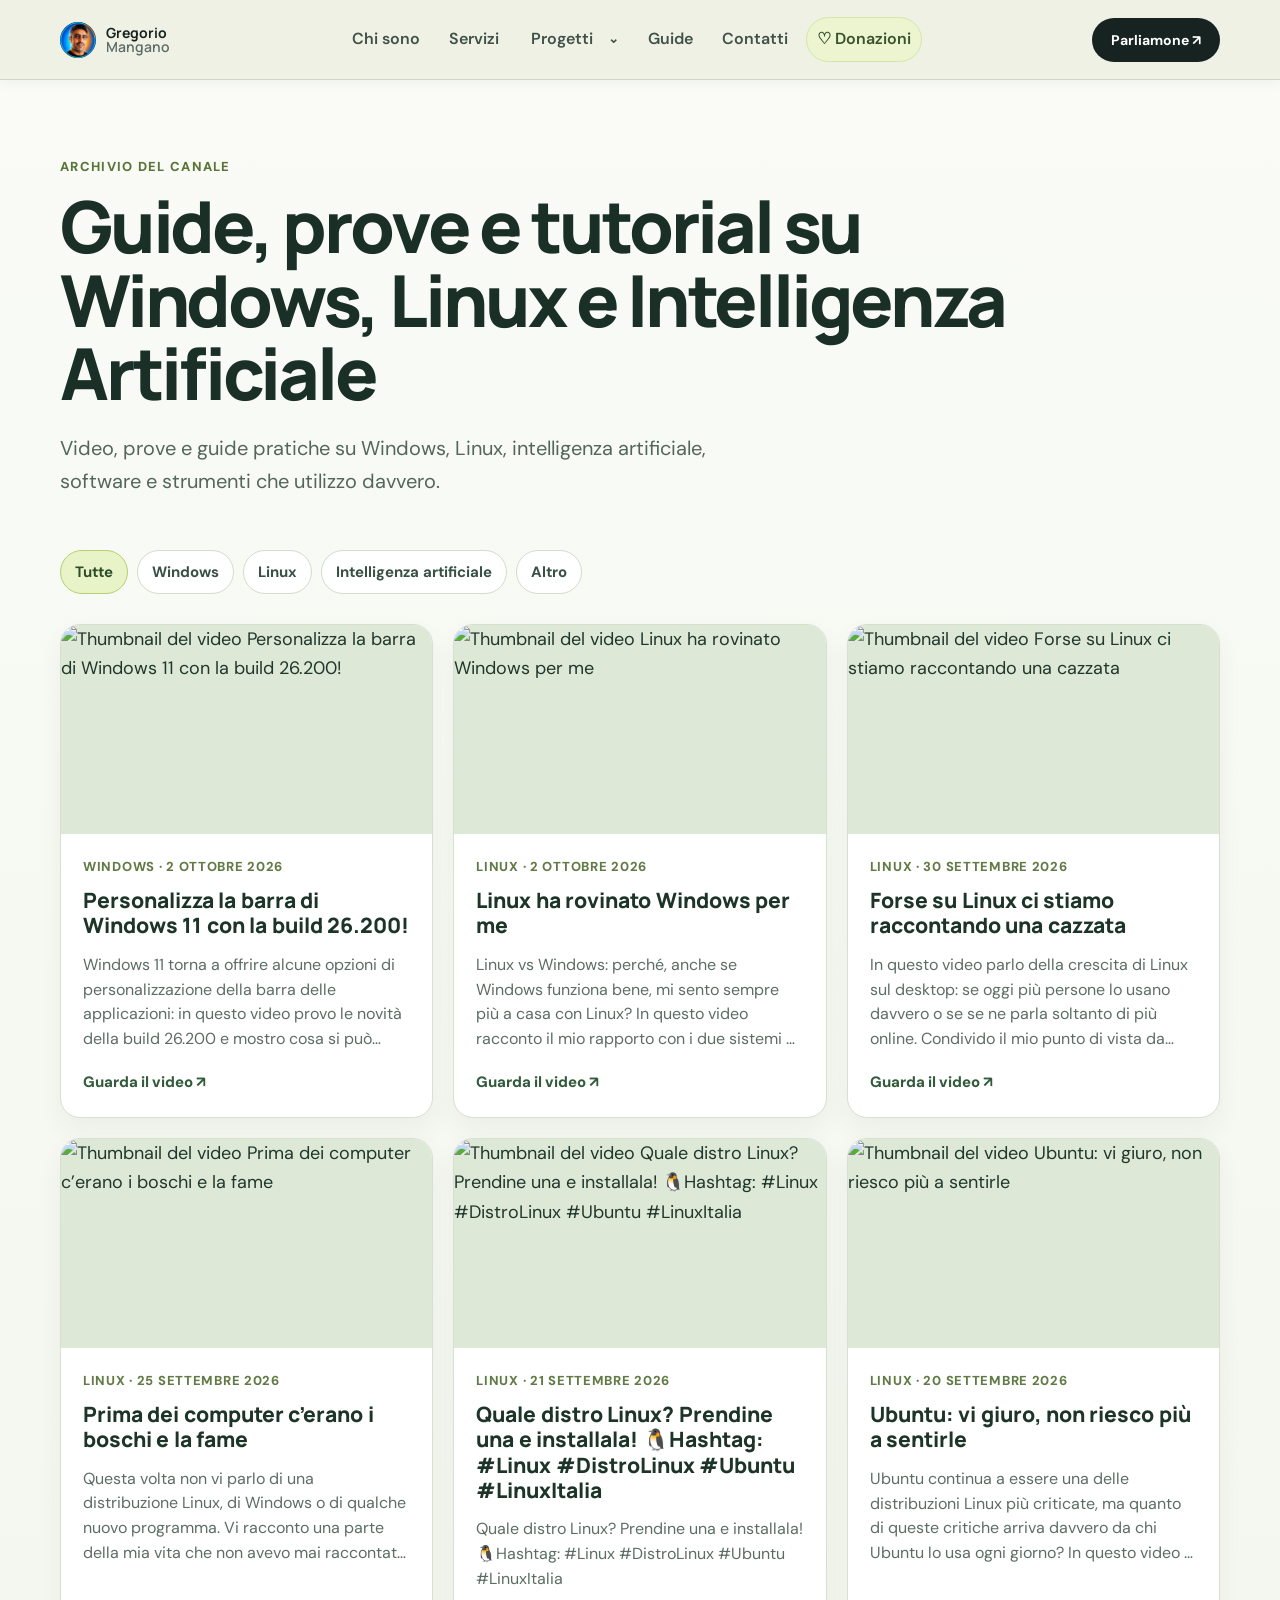
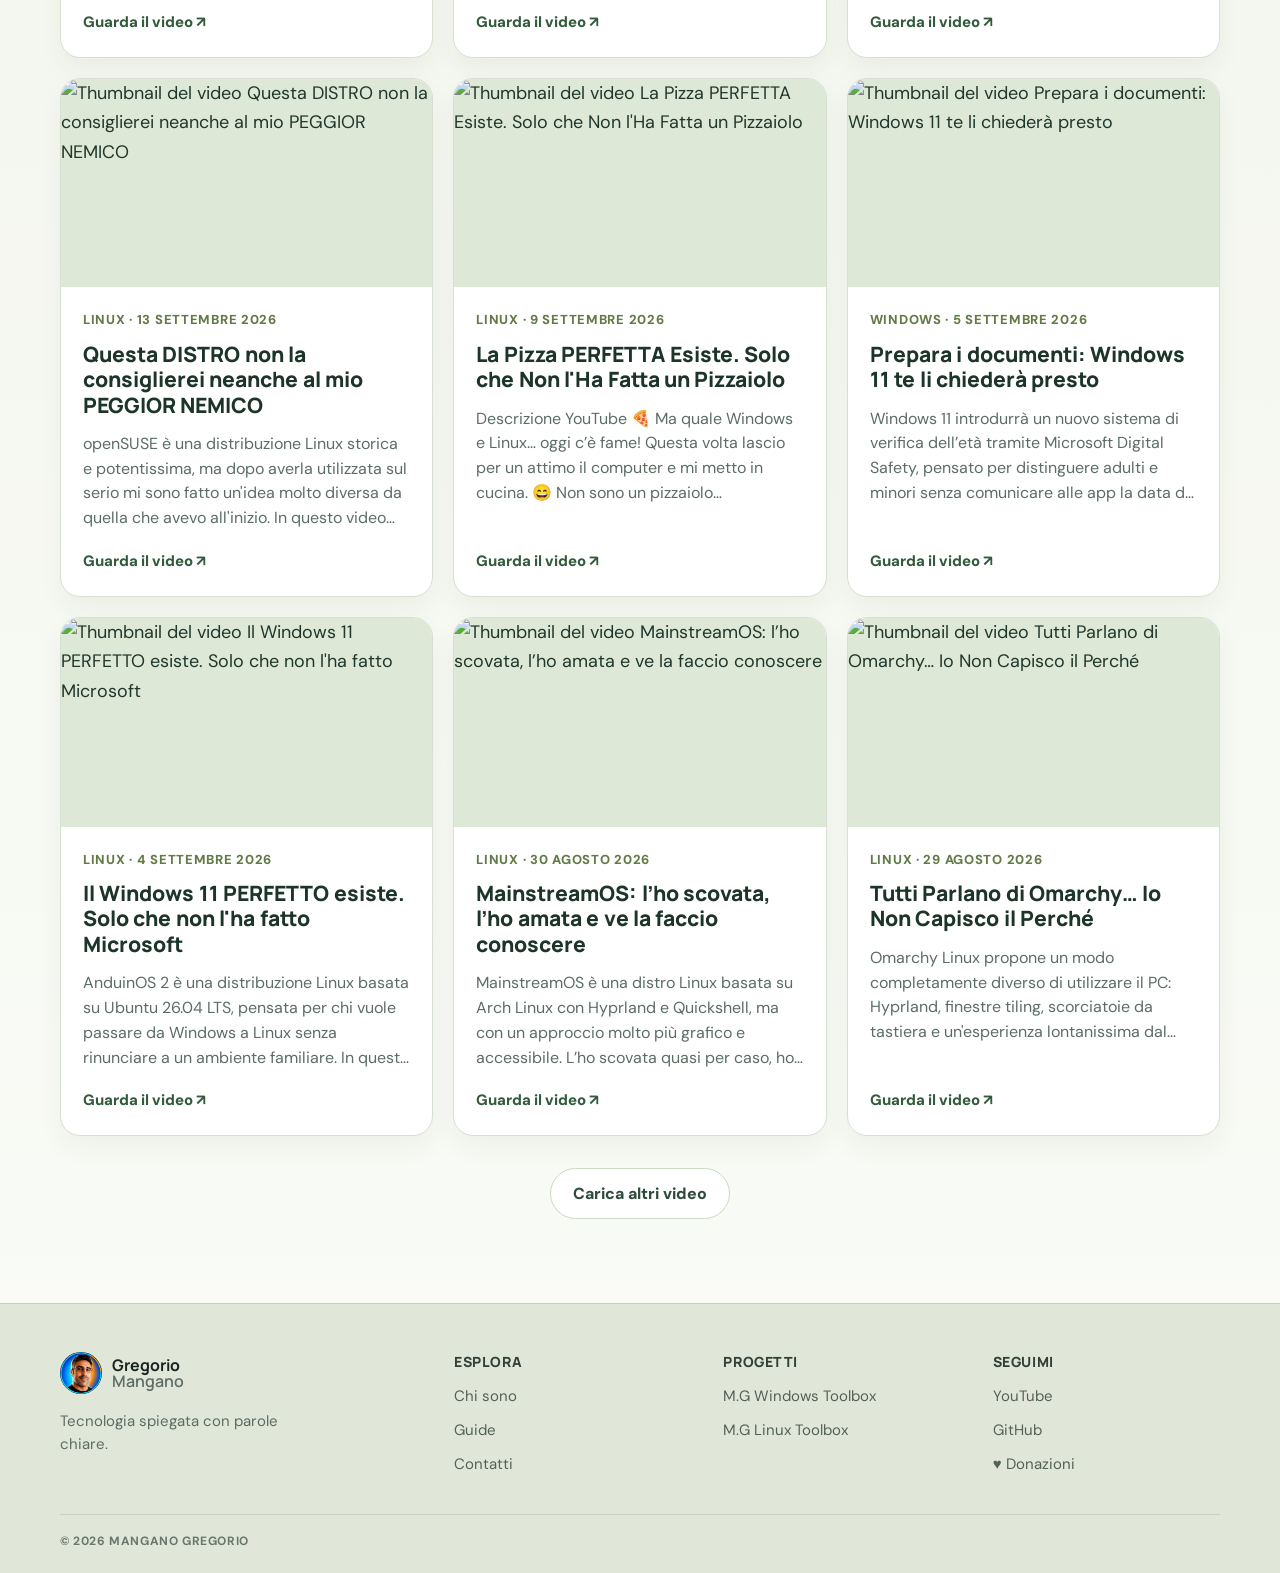
==== commit 423f55c9: "Aggiorna guide YouTube" ====
--- a/guide/index.html
+++ b/guide/index.html
@@ -21,4 +21,4 @@
 <link rel="stylesheet" href="guide.css">
 </head>
 <body class="guide-page">
-<header class="site-header"><a class="brand" href="../index.html"><img src="../assets/branding/gregorio-profilo.jpg" alt="Gregorio Mangano"><span>Gregorio<em>Mangano</em></span></a><nav class="main-nav" aria-label="Navigazione principale"><a href="../index.html#chi-sono">Chi sono</a><a href="../index.html#servizi">Servizi</a><span class="projects-menu"><a href="../index.html#progetti">Progetti</a><details class="projects-dropdown"><summary aria-label="Apri elenco progetti"></summary><div><a href="../mg-windows-toolbox.html">M.G Windows Toolbox</a><a href="../mg-linux-toolbox.html">M.G Linux Toolbox</a></div></details></span><a href="../guide/">Guide</a><a href="../index.html#contatti">Contatti</a><a class="nav-donation" href="../donazioni.html">♡ Donazioni</a></nav><a class="button button-dark header-cta" href="../index.html#contatti">Parliamone ↗</a><button class="menu-toggle" type="button" aria-label="Apri menu" aria-expanded="false" aria-controls="mobile-menu">☰</button><nav id="mobile-menu" class="mobile-menu" aria-label="Menu mobile" hidden><a href="../index.html#chi-sono">Chi sono</a><a href="../index.html#servizi">Servizi</a><details><summary>Progetti</summary><a href="../index.html#progetti">Tutti i progetti</a><a href="../mg-windows-toolbox.html">M.G Windows Toolbox</a><a href="../mg-linux-toolbox.html">M.G Linux Toolbox</a></details><a href="../guide/">Guide</a><a href="../index.html#contatti">Contatti</a><a class="nav-donation" href="../donazioni.html">♡ Donazioni</a><a class="button button-dark" href="../index.html#contatti">Parliamone ↗</a></nav></header><main><section class="guide-wrap guide-hero"><p class="guide-kicker">Archivio del canale</p><h1>Guide, prove e tutorial<span class="guide-h1-topics"> su Windows, Linux e Intelligenza Artificiale</span></h1><p>Video, prove e guide pratiche su Windows, Linux, intelligenza artificiale, software e strumenti che utilizzo davvero.</p></section><section class="guide-wrap guide-archive"><div class="guide-toolbar" aria-label="Filtra i video"><button type="button" data-guide-filter="Tutte">Tutte</button><button type="button" data-guide-filter="Windows">Windows</button><button type="button" data-guide-filter="Linux">Linux</button><button type="button" data-guide-filter="Intelligenza artificiale">Intelligenza artificiale</button><button type="button" data-guide-filter="Altro">Altro</button></div><div class="guide-grid"><article class="guide-card" data-guide-card data-category="Linux"><a href="https://www.youtube.com/watch?v=f8r5Kj4t4dw" target="_blank" rel="noopener noreferrer" aria-label="Guarda su YouTube: Linux ha rovinato Windows per me"><img src="https://i.ytimg.com/vi/f8r5Kj4t4dw/maxresdefault.jpg" alt="Thumbnail del video Linux ha rovinato Windows per me" loading="lazy"><div class="guide-card-body"><p class="guide-card-meta">Linux · 2 ottobre 2026</p><h2>Linux ha rovinato Windows per me</h2><p>Linux vs Windows: perché, anche se Windows funziona bene, mi sento sempre più a casa con Linux? In questo video racconto il mio rapporto con i due sistemi e perché Windows ha finito per…</p><span>Guarda il video ↗</span></div></a></article><article class="guide-card" data-guide-card data-category="Linux"><a href="https://www.youtube.com/watch?v=OUNO9-Yss-o" target="_blank" rel="noopener noreferrer" aria-label="Guarda su YouTube: Forse su Linux ci stiamo raccontando una cazzata"><img src="https://i.ytimg.com/vi/OUNO9-Yss-o/maxresdefault.jpg" alt="Thumbnail del video Forse su Linux ci stiamo raccontando una cazzata" loading="lazy"><div class="guide-card-body"><p class="guide-card-meta">Linux · 30 settembre 2026</p><h2>Forse su Linux ci stiamo raccontando una cazzata</h2><p>In questo video parlo della crescita di Linux sul desktop: se oggi più persone lo usano davvero o se se ne parla soltanto di più online. Condivido il mio punto di vista da tecnico…</p><span>Guarda il video ↗</span></div></a></article><article class="guide-card" data-guide-card data-category="Linux"><a href="https://www.youtube.com/watch?v=wASuICty1os" target="_blank" rel="noopener noreferrer" aria-label="Guarda su YouTube: Prima dei computer c’erano i boschi e la fame"><img src="https://i.ytimg.com/vi/wASuICty1os/maxresdefault.jpg" alt="Thumbnail del video Prima dei computer c’erano i boschi e la fame" loading="lazy"><div class="guide-card-body"><p class="guide-card-meta">Linux · 25 settembre 2026</p><h2>Prima dei computer c’erano i boschi e la fame</h2><p>Questa volta non vi parlo di una distribuzione Linux, di Windows o di qualche nuovo programma. Vi racconto una parte della mia vita che non avevo mai raccontato davvero. Tutto è partito…</p><span>Guarda il video ↗</span></div></a></article><article class="guide-card" data-guide-card data-category="Linux"><a href="https://www.youtube.com/watch?v=hnU5Zl1i1VY" target="_blank" rel="noopener noreferrer" aria-label="Guarda su YouTube: Quale distro Linux? Prendine una e installala! 🐧Hashtag: #Linux #DistroLinux #Ubuntu  #LinuxItalia"><img src="https://i.ytimg.com/vi/hnU5Zl1i1VY/maxresdefault.jpg" alt="Thumbnail del video Quale distro Linux? Prendine una e installala! 🐧Hashtag: #Linux #DistroLinux #Ubuntu  #LinuxItalia" loading="lazy"><div class="guide-card-body"><p class="guide-card-meta">Linux · 21 settembre 2026</p><h2>Quale distro Linux? Prendine una e installala! 🐧Hashtag: #Linux #DistroLinux #Ubuntu  #LinuxItalia</h2><p>Quale distro Linux? Prendine una e installala! 🐧Hashtag: #Linux #DistroLinux #Ubuntu #LinuxItalia</p><span>Guarda il video ↗</span></div></a></article><article class="guide-card" data-guide-card data-category="Linux"><a href="https://www.youtube.com/watch?v=dQz44D3OaXM" target="_blank" rel="noopener noreferrer" aria-label="Guarda su YouTube: Ubuntu: vi giuro, non riesco più a sentirle"><img src="https://i.ytimg.com/vi/dQz44D3OaXM/maxresdefault.jpg" alt="Thumbnail del video Ubuntu: vi giuro, non riesco più a sentirle" loading="lazy"><div class="guide-card-body"><p class="guide-card-meta">Linux · 20 settembre 2026</p><h2>Ubuntu: vi giuro, non riesco più a sentirle</h2><p>Ubuntu continua a essere una delle distribuzioni Linux più criticate, ma quanto di queste critiche arriva davvero da chi Ubuntu lo usa ogni giorno? In questo video vi dico cosa penso di…</p><span>Guarda il video ↗</span></div></a></article><article class="guide-card" data-guide-card data-category="Linux"><a href="https://www.youtube.com/watch?v=2PaFTdk1_t0" target="_blank" rel="noopener noreferrer" aria-label="Guarda su YouTube: Questa DISTRO non la consiglierei neanche al mio PEGGIOR NEMICO"><img src="https://i.ytimg.com/vi/2PaFTdk1_t0/maxresdefault.jpg" alt="Thumbnail del video Questa DISTRO non la consiglierei neanche al mio PEGGIOR NEMICO" loading="lazy"><div class="guide-card-body"><p class="guide-card-meta">Linux · 13 settembre 2026</p><h2>Questa DISTRO non la consiglierei neanche al mio PEGGIOR NEMICO</h2><p>openSUSE è una distribuzione Linux storica e potentissima, ma dopo averla utilizzata sul serio mi sono fatto un&#x27;idea molto diversa da quella che avevo all&#x27;inizio. In questo video vi…</p><span>Guarda il video ↗</span></div></a></article><article class="guide-card" data-guide-card data-category="Linux"><a href="https://www.youtube.com/watch?v=OcnmZeBDZPY" target="_blank" rel="noopener noreferrer" aria-label="Guarda su YouTube: La Pizza PERFETTA Esiste. Solo che Non l&#x27;Ha Fatta un Pizzaiolo"><img src="https://i.ytimg.com/vi/OcnmZeBDZPY/maxresdefault.jpg" alt="Thumbnail del video La Pizza PERFETTA Esiste. Solo che Non l&#x27;Ha Fatta un Pizzaiolo" loading="lazy"><div class="guide-card-body"><p class="guide-card-meta">Linux · 9 settembre 2026</p><h2>La Pizza PERFETTA Esiste. Solo che Non l&#x27;Ha Fatta un Pizzaiolo</h2><p>Descrizione YouTube 🍕 Ma quale Windows e Linux… oggi c’è fame! Questa volta lascio per un attimo il computer e mi metto in cucina. 😄 Non sono un pizzaiolo professionista e questo non vuole…</p><span>Guarda il video ↗</span></div></a></article><article class="guide-card" data-guide-card data-category="Windows"><a href="https://www.youtube.com/watch?v=MxsXTs9lHmI" target="_blank" rel="noopener noreferrer" aria-label="Guarda su YouTube: Prepara i documenti: Windows 11 te li chiederà presto"><img src="https://i.ytimg.com/vi/MxsXTs9lHmI/maxresdefault.jpg" alt="Thumbnail del video Prepara i documenti: Windows 11 te li chiederà presto" loading="lazy"><div class="guide-card-body"><p class="guide-card-meta">Windows · 5 settembre 2026</p><h2>Prepara i documenti: Windows 11 te li chiederà presto</h2><p>Windows 11 introdurrà un nuovo sistema di verifica dell’età tramite Microsoft Digital Safety, pensato per distinguere adulti e minori senza comunicare alle app la data di nascita o l’età…</p><span>Guarda il video ↗</span></div></a></article><article class="guide-card" data-guide-card data-category="Linux"><a href="https://www.youtube.com/watch?v=COesU7kKuGE" target="_blank" rel="noopener noreferrer" aria-label="Guarda su YouTube: Il Windows 11 PERFETTO esiste. Solo che non l&#x27;ha fatto Microsoft"><img src="https://i.ytimg.com/vi/COesU7kKuGE/maxresdefault.jpg" alt="Thumbnail del video Il Windows 11 PERFETTO esiste. Solo che non l&#x27;ha fatto Microsoft" loading="lazy"><div class="guide-card-body"><p class="guide-card-meta">Linux · 4 settembre 2026</p><h2>Il Windows 11 PERFETTO esiste. Solo che non l&#x27;ha fatto Microsoft</h2><p>AnduinOS 2 è una distribuzione Linux basata su Ubuntu 26.04 LTS, pensata per chi vuole passare da Windows a Linux senza rinunciare a un ambiente familiare. In questa recensione provo…</p><span>Guarda il video ↗</span></div></a></article><article class="guide-card" data-guide-card data-category="Linux"><a href="https://www.youtube.com/watch?v=r5OciKn8pmM" target="_blank" rel="noopener noreferrer" aria-label="Guarda su YouTube: MainstreamOS: l’ho scovata, l’ho amata e ve la faccio conoscere"><img src="https://i.ytimg.com/vi/r5OciKn8pmM/maxresdefault.jpg" alt="Thumbnail del video MainstreamOS: l’ho scovata, l’ho amata e ve la faccio conoscere" loading="lazy"><div class="guide-card-body"><p class="guide-card-meta">Linux · 30 agosto 2026</p><h2>MainstreamOS: l’ho scovata, l’ho amata e ve la faccio conoscere</h2><p>MainstreamOS è una distro Linux basata su Arch Linux con Hyprland e Quickshell, ma con un approccio molto più grafico e accessibile. L’ho scovata quasi per caso, ho iniziato a provarla e…</p><span>Guarda il video ↗</span></div></a></article><article class="guide-card" data-guide-card data-category="Linux"><a href="https://www.youtube.com/watch?v=fXqzaQU0EgQ" target="_blank" rel="noopener noreferrer" aria-label="Guarda su YouTube: Tutti Parlano di Omarchy… Io Non Capisco il Perché"><img src="https://i.ytimg.com/vi/fXqzaQU0EgQ/maxresdefault.jpg" alt="Thumbnail del video Tutti Parlano di Omarchy… Io Non Capisco il Perché" loading="lazy"><div class="guide-card-body"><p class="guide-card-meta">Linux · 29 agosto 2026</p><h2>Tutti Parlano di Omarchy… Io Non Capisco il Perché</h2><p>Omarchy Linux propone un modo completamente diverso di utilizzare il PC: Hyprland, finestre tiling, scorciatoie da tastiera e un&#x27;esperienza lontanissima dal classico desktop Windows, KDE o…</p><span>Guarda il video ↗</span></div></a></article><article class="guide-card" data-guide-card data-category="Windows"><a href="https://www.youtube.com/watch?v=0YOJoq-laR8" target="_blank" rel="noopener noreferrer" aria-label="Guarda su YouTube: TUTTO QUELLO CHE SERVE PER WINDOWS in 2 TOOL GRATIS 🧰"><img src="https://i.ytimg.com/vi/0YOJoq-laR8/maxresdefault.jpg" alt="Thumbnail del video TUTTO QUELLO CHE SERVE PER WINDOWS in 2 TOOL GRATIS 🧰" loading="lazy"><div class="guide-card-body"><p class="guide-card-meta">Windows · 27 agosto 2026</p><h2>TUTTO QUELLO CHE SERVE PER WINDOWS in 2 TOOL GRATIS 🧰</h2><p>Due tool gratuiti raccolgono molte delle funzioni utili per lavorare, sistemare e mantenere un PC Windows. Gregorio presenta i programmi, mostra cosa si può fare con ciascuno e spiega come…</p><span>Guarda il video ↗</span></div></a></article><article class="guide-card" data-guide-card data-category="Windows"><a href="https://www.youtube.com/watch?v=7clhIGLLd-Q" target="_blank" rel="noopener noreferrer" aria-label="Guarda su YouTube: Ho creato un tool per Windows: il desktop diventa un centro di controllo"><img src="https://i.ytimg.com/vi/7clhIGLLd-Q/maxresdefault.jpg" alt="Thumbnail del video Ho creato un tool per Windows: il desktop diventa un centro di controllo" loading="lazy"><div class="guide-card-body"><p class="guide-card-meta">Windows · 20 agosto 2026</p><h2>Ho creato un tool per Windows: il desktop diventa un centro di controllo</h2><p>Gregorio mostra il tool per Windows che trasforma il desktop in un centro di controllo per le funzioni e gli strumenti del PC. La descrizione segue la prova dell’applicazione e le funzioni…</p><span>Guarda il video ↗</span></div></a></article><article class="guide-card" data-guide-card data-category="Intelligenza artificiale"><a href="https://www.youtube.com/watch?v=WPfi-n1Bab8" target="_blank" rel="noopener noreferrer" aria-label="Guarda su YouTube: Finalmente ChatGPT su Linux: ecco come usare Codex"><img src="https://i.ytimg.com/vi/WPfi-n1Bab8/maxresdefault.jpg" alt="Thumbnail del video Finalmente ChatGPT su Linux: ecco come usare Codex" loading="lazy"><div class="guide-card-body"><p class="guide-card-meta">Intelligenza artificiale · 15 agosto 2026</p><h2>Finalmente ChatGPT su Linux: ecco come usare Codex</h2><p>ChatGPT arriva su Linux e Gregorio mostra come usare Codex per lavorare con l’intelligenza artificiale direttamente dal sistema operativo. Nel video vengono mostrati l’avvio dello…</p><span>Guarda il video ↗</span></div></a></article><article class="guide-card" data-guide-card data-category="Windows"><a href="https://www.youtube.com/watch?v=2EH7186WU30" target="_blank" rel="noopener noreferrer" aria-label="Guarda su YouTube: UN SOLO TOOL per SISTEMARE WINDOWS: App, Driver, Riparazione e molto altro"><img src="https://i.ytimg.com/vi/2EH7186WU30/maxresdefault.jpg" alt="Thumbnail del video UN SOLO TOOL per SISTEMARE WINDOWS: App, Driver, Riparazione e molto altro" loading="lazy"><div class="guide-card-body"><p class="guide-card-meta">Windows · 12 agosto 2026</p><h2>UN SOLO TOOL per SISTEMARE WINDOWS: App, Driver, Riparazione e molto altro</h2><p>Un solo tool riunisce diverse funzioni per sistemare Windows: applicazioni, driver, riparazione e altre operazioni di manutenzione. Gregorio mostra l’interfaccia del programma e prova le…</p><span>Guarda il video ↗</span></div></a></article><article class="guide-card" data-guide-card data-category="Linux"><a href="https://www.youtube.com/watch?v=XZDoN_a76yE" target="_blank" rel="noopener noreferrer" aria-label="Guarda su YouTube: Linus Torvalds: l’AI sta cambiando il Kernel Linux 🤖🐧 #linux #LinusTorvalds"><img src="https://i.ytimg.com/vi/XZDoN_a76yE/maxresdefault.jpg" alt="Thumbnail del video Linus Torvalds: l’AI sta cambiando il Kernel Linux 🤖🐧 #linux #LinusTorvalds" loading="lazy"><div class="guide-card-body"><p class="guide-card-meta">Linux · 12 agosto 2026</p><h2>Linus Torvalds: l’AI sta cambiando il Kernel Linux 🤖🐧 #linux #LinusTorvalds</h2><p>L’intelligenza artificiale sta aiutando a scoprire sempre più problemi e correzioni nel kernel Linux. Ma il programmatore resta fondamentale: l’AI accelera il lavoro, non lo sostituisce.…</p><span>Guarda il video ↗</span></div></a></article><article class="guide-card" data-guide-card data-category="Linux"><a href="https://www.youtube.com/watch?v=hXZ519Q0kM0" target="_blank" rel="noopener noreferrer" aria-label="Guarda su YouTube: STA CAMBIANDO TUTTO ★ Gregorio Weekly"><img src="https://i.ytimg.com/vi/hXZ519Q0kM0/maxresdefault.jpg" alt="Thumbnail del video STA CAMBIANDO TUTTO ★ Gregorio Weekly" loading="lazy"><div class="guide-card-body"><p class="guide-card-meta">Linux · 9 agosto 2026</p><h2>STA CAMBIANDO TUTTO ★ Gregorio Weekly</h2><p>In questo Gregorio Weekly Gregorio parla dei cambiamenti che stanno interessando il mondo della tecnologia, Linux e gli strumenti che usa e prova sul canale. Il video raccoglie…</p><span>Guarda il video ↗</span></div></a></article><article class="guide-card" data-guide-card data-category="Linux"><a href="https://www.youtube.com/watch?v=wcBmamaFWZo" target="_blank" rel="noopener noreferrer" aria-label="Guarda su YouTube: La Mia App Linux si Aggiorna: Antivirus + Nuovi Tools!"><img src="https://i.ytimg.com/vi/wcBmamaFWZo/maxresdefault.jpg" alt="Thumbnail del video La Mia App Linux si Aggiorna: Antivirus + Nuovi Tools!" loading="lazy"><div class="guide-card-body"><p class="guide-card-meta">Linux · 7 agosto 2026</p><h2>La Mia App Linux si Aggiorna: Antivirus + Nuovi Tools!</h2><p>La mia applicazione per Linux si aggiorna con nuovi strumenti, compreso un controllo antivirus, e diventa più completa per la gestione del sistema. Gregorio presenta le novità dell’app,…</p><span>Guarda il video ↗</span></div></a></article><article class="guide-card" data-guide-card data-category="Linux"><a href="https://www.youtube.com/watch?v=Bu7Ib25Rr_Y" target="_blank" rel="noopener noreferrer" aria-label="Guarda su YouTube: Un Solo Pannello per Controllare Tutto Linux: M.G Linux Toolbox"><img src="https://i.ytimg.com/vi/Bu7Ib25Rr_Y/maxresdefault.jpg" alt="Thumbnail del video Un Solo Pannello per Controllare Tutto Linux: M.G Linux Toolbox" loading="lazy"><div class="guide-card-body"><p class="guide-card-meta">Linux · 3 agosto 2026</p><h2>Un Solo Pannello per Controllare Tutto Linux: M.G Linux Toolbox</h2><p>M.G Linux Toolbox raccoglie in un solo pannello strumenti utili per amministrare e configurare Linux senza cercare ogni funzione in menu diversi. Gregorio mostra le funzioni del toolbox e…</p><span>Guarda il video ↗</span></div></a></article><article class="guide-card" data-guide-card data-category="Linux"><a href="https://www.youtube.com/watch?v=hV2Mr_gwbIQ" target="_blank" rel="noopener noreferrer" aria-label="Guarda su YouTube: Linux: Snap, Secure Boot e Distro Leggere | Rispondo alle Vostre Domande"><img src="https://i.ytimg.com/vi/hV2Mr_gwbIQ/maxresdefault.jpg" alt="Thumbnail del video Linux: Snap, Secure Boot e Distro Leggere | Rispondo alle Vostre Domande" loading="lazy"><div class="guide-card-body"><p class="guide-card-meta">Linux · 30 luglio 2026</p><h2>Linux: Snap, Secure Boot e Distro Leggere | Rispondo alle Vostre Domande</h2><p>Gregorio risponde alle domande della community su Snap, Secure Boot, distribuzioni Linux a 32 bit e distro leggere per computer vecchi. Nel video spiega perché considera affidabili i…</p><span>Guarda il video ↗</span></div></a></article><article class="guide-card" data-guide-card data-category="Intelligenza artificiale"><a href="https://www.youtube.com/watch?v=YNMGYocXdig" target="_blank" rel="noopener noreferrer" aria-label="Guarda su YouTube: La Cina ha liberato l’IA più GRANDE del mondo: Kimi K3 è assurda"><img src="https://i.ytimg.com/vi/YNMGYocXdig/maxresdefault.jpg" alt="Thumbnail del video La Cina ha liberato l’IA più GRANDE del mondo: Kimi K3 è assurda" loading="lazy"><div class="guide-card-body"><p class="guide-card-meta">Intelligenza artificiale · 29 luglio 2026</p><h2>La Cina ha liberato l’IA più GRANDE del mondo: Kimi K3 è assurda</h2><p>Kimi K3 è un modello di intelligenza artificiale cinese enorme, con 2.800 miliardi di parametri e pesi pubblicati. Gregorio spiega come funziona, perché richiede un’infrastruttura…</p><span>Guarda il video ↗</span></div></a></article><article class="guide-card" data-guide-card data-category="Linux"><a href="https://www.youtube.com/watch?v=6b0Hk5DA9wo" target="_blank" rel="noopener noreferrer" aria-label="Guarda su YouTube: Ha costruito DA SOLO il Linux che tutti aspettavano"><img src="https://i.ytimg.com/vi/6b0Hk5DA9wo/maxresdefault.jpg" alt="Thumbnail del video Ha costruito DA SOLO il Linux che tutti aspettavano" loading="lazy"><div class="guide-card-body"><p class="guide-card-meta">Linux · 25 luglio 2026</p><h2>Ha costruito DA SOLO il Linux che tutti aspettavano</h2><p>Void Linux diventa più accessibile grazie a Odyssey, una derivata che porta un’interfaccia grafica e strumenti semplici anche nelle operazioni normalmente riservate al terminale. Gregorio…</p><span>Guarda il video ↗</span></div></a></article><article class="guide-card" data-guide-card data-category="Windows"><a href="https://www.youtube.com/watch?v=OeSZ05UvZcg" target="_blank" rel="noopener noreferrer" aria-label="Guarda su YouTube: È bello, è veloce e può mandare in pensione Outlook"><img src="https://i.ytimg.com/vi/OeSZ05UvZcg/maxresdefault.jpg" alt="Thumbnail del video È bello, è veloce e può mandare in pensione Outlook" loading="lazy"><div class="guide-card-body"><p class="guide-card-meta">Windows · 23 luglio 2026</p><h2>È bello, è veloce e può mandare in pensione Outlook</h2><p>Skim è un client email leggero per Windows che raccoglie la posta in un’unica applicazione e punta sulle funzioni essenziali senza la complessità di Outlook. Gregorio mostra installazione,…</p><span>Guarda il video ↗</span></div></a></article><article class="guide-card" data-guide-card data-category="Altro"><a href="https://www.youtube.com/watch?v=w0IbmLnZfhs" target="_blank" rel="noopener noreferrer" aria-label="Guarda su YouTube: Così sistemo PC e smartphone senza muovermi da casa"><img src="https://i.ytimg.com/vi/w0IbmLnZfhs/maxresdefault.jpg" alt="Thumbnail del video Così sistemo PC e smartphone senza muovermi da casa" loading="lazy"><div class="guide-card-body"><p class="guide-card-meta">Altro · 21 luglio 2026</p><h2>Così sistemo PC e smartphone senza muovermi da casa</h2><p>Iperius Remote permette di controllare PC e smartphone a distanza e di offrire assistenza senza essere fisicamente davanti al dispositivo. Gregorio mostra un collegamento reale al telefono…</p><span>Guarda il video ↗</span></div></a></article><article class="guide-card" data-guide-card data-category="Linux"><a href="https://www.youtube.com/watch?v=dQdwE4CZsYo" target="_blank" rel="noopener noreferrer" aria-label="Guarda su YouTube: Installare pacchetti su Arch? Ora è banale con Shelly"><img src="https://i.ytimg.com/vi/dQdwE4CZsYo/maxresdefault.jpg" alt="Thumbnail del video Installare pacchetti su Arch? Ora è banale con Shelly" loading="lazy"><div class="guide-card-body"><p class="guide-card-meta">Linux · 14 luglio 2026</p><h2>Installare pacchetti su Arch? Ora è banale con Shelly</h2><p>Shelly è un gestore grafico di pacchetti per Arch Linux che permette di cercare, installare e gestire programmi senza usare continuamente il terminale. Gregorio mostra come funziona su…</p><span>Guarda il video ↗</span></div></a></article><article class="guide-card" data-guide-card data-category="Linux"><a href="https://www.youtube.com/watch?v=fIwr3lODTP8" target="_blank" rel="noopener noreferrer" aria-label="Guarda su YouTube: Windows 11, Linux e antivirus: le vostre domande più dure"><img src="https://i.ytimg.com/vi/fIwr3lODTP8/maxresdefault.jpg" alt="Thumbnail del video Windows 11, Linux e antivirus: le vostre domande più dure" loading="lazy"><div class="guide-card-body"><p class="guide-card-meta">Linux · 12 luglio 2026</p><h2>Windows 11, Linux e antivirus: le vostre domande più dure</h2><p>Gregorio risponde a dieci domande reali della community su Linux, Windows 11, antivirus, dual boot, privacy e aggiornamento dei PC. Nel video si parla di scuola e migrazione a Linux,…</p><span>Guarda il video ↗</span></div></a></article><article class="guide-card" data-guide-card data-category="Windows"><a href="https://www.youtube.com/watch?v=V0cOb2qYPZY" target="_blank" rel="noopener noreferrer" aria-label="Guarda su YouTube: Presto su Windows 11: reinstalli tutto con un solo click"><img src="https://i.ytimg.com/vi/V0cOb2qYPZY/maxresdefault.jpg" alt="Thumbnail del video Presto su Windows 11: reinstalli tutto con un solo click" loading="lazy"><div class="guide-card-body"><p class="guide-card-meta">Windows · 11 luglio 2026</p><h2>Presto su Windows 11: reinstalli tutto con un solo click</h2><p>Windows 11 introduce una reinstallazione dal cloud che può eliminare la necessità di preparare una chiavetta USB. Gregorio mostra dove si trova la funzione e cosa succede davvero ai dati…</p><span>Guarda il video ↗</span></div></a></article><article class="guide-card" data-guide-card data-category="Linux"><a href="https://www.youtube.com/watch?v=CM-sndxnQaU" target="_blank" rel="noopener noreferrer" aria-label="Guarda su YouTube: Linux Mint lascia finalmente l&#x27;età della pietra"><img src="https://i.ytimg.com/vi/CM-sndxnQaU/maxresdefault.jpg" alt="Thumbnail del video Linux Mint lascia finalmente l&#x27;età della pietra" loading="lazy"><div class="guide-card-body"><p class="guide-card-meta">Linux · 10 luglio 2026</p><h2>Linux Mint lascia finalmente l&#x27;età della pietra</h2><p>Linux Mint può finalmente diventare una distribuzione consigliabile a tutti: Gregorio spiega perché l’integrazione di Wayland cambia il giudizio sul sistema. Il video confronta la…</p><span>Guarda il video ↗</span></div></a></article><article class="guide-card" data-guide-card data-category="Intelligenza artificiale"><a href="https://www.youtube.com/watch?v=WenMKcTTvLI" target="_blank" rel="noopener noreferrer" aria-label="Guarda su YouTube: Qwen AI: L&#x27;IA GRATUITA che YouTube ti nasconde"><img src="https://i.ytimg.com/vi/WenMKcTTvLI/maxresdefault.jpg" alt="Thumbnail del video Qwen AI: L&#x27;IA GRATUITA che YouTube ti nasconde" loading="lazy"><div class="guide-card-body"><p class="guide-card-meta">Intelligenza artificiale · 7 luglio 2026</p><h2>Qwen AI: L&#x27;IA GRATUITA che YouTube ti nasconde</h2><p>Qwen è un’intelligenza artificiale gratuita che, secondo Gregorio, offre molto più di quanto ci si aspetti: memoria, immagini, video, ricerca, studio, sviluppo web e confronto tra modelli.…</p><span>Guarda il video ↗</span></div></a></article><article class="guide-card" data-guide-card data-category="Intelligenza artificiale"><a href="https://www.youtube.com/watch?v=z1_hgRt_Ez4" target="_blank" rel="noopener noreferrer" aria-label="Guarda su YouTube: ChatGPT vs Gemini vs Claude: Qual è la Migliore AI Gratis?"><img src="https://i.ytimg.com/vi/z1_hgRt_Ez4/maxresdefault.jpg" alt="Thumbnail del video ChatGPT vs Gemini vs Claude: Qual è la Migliore AI Gratis?" loading="lazy"><div class="guide-card-body"><p class="guide-card-meta">Intelligenza artificiale · 5 luglio 2026</p><h2>ChatGPT vs Gemini vs Claude: Qual è la Migliore AI Gratis?</h2><p>In questo video Gregorio confronta ChatGPT, Gemini e Claude nell’uso quotidiano, partendo da esempi concreti: riparare un’auto, gestire una bolletta, rispondere a una mail, studiare e…</p><span>Guarda il video ↗</span></div></a></article><article class="guide-card" data-guide-card data-category="Windows"><a href="https://www.youtube.com/watch?v=TL56ohS4t1s" target="_blank" rel="noopener noreferrer" aria-label="Guarda su YouTube: PC Lento? Sistemalo Gratis con Questo Metodo (Senza Tecnico)"><img src="https://i.ytimg.com/vi/TL56ohS4t1s/maxresdefault.jpg" alt="Thumbnail del video PC Lento? Sistemalo Gratis con Questo Metodo (Senza Tecnico)" loading="lazy"><div class="guide-card-body"><p class="guide-card-meta">Windows · 4 luglio 2026</p><h2>PC Lento? Sistemalo Gratis con Questo Metodo (Senza Tecnico)</h2><p>Un PC Windows lento non va necessariamente buttato. In questo video Gregorio mostra come alleggerirlo con un programma gratuito e alcune impostazioni manuali. La guida spiega perché…</p><span>Guarda il video ↗</span></div></a></article><article class="guide-card" data-guide-card data-category="Windows"><a href="https://www.youtube.com/watch?v=zmj-Xxp_7EM" target="_blank" rel="noopener noreferrer" aria-label="Guarda su YouTube: Rufus 4.15: Windows 11 Pulito, Ma Questa Opzione Cancella Tutto"><img src="https://i.ytimg.com/vi/zmj-Xxp_7EM/maxresdefault.jpg" alt="Thumbnail del video Rufus 4.15: Windows 11 Pulito, Ma Questa Opzione Cancella Tutto" loading="lazy"><div class="guide-card-body"><p class="guide-card-meta">Windows · 30 giugno 2026</p><h2>Rufus 4.15: Windows 11 Pulito, Ma Questa Opzione Cancella Tutto</h2><p>Rufus 4.15 permette di preparare e installare Windows 11 in modo più rapido e automatizzato, ma una modalità può cancellare interi dischi. In questo video Gregorio mostra il rischio reale…</p><span>Guarda il video ↗</span></div></a></article><article class="guide-card" data-guide-card data-category="Linux"><a href="https://www.youtube.com/watch?v=9UAdv8-PdLo" target="_blank" rel="noopener noreferrer" aria-label="Guarda su YouTube: La Verità sugli Utenti Linux che Nessuno Vuole Ammettere"><img src="https://i.ytimg.com/vi/9UAdv8-PdLo/maxresdefault.jpg" alt="Thumbnail del video La Verità sugli Utenti Linux che Nessuno Vuole Ammettere" loading="lazy"><div class="guide-card-body"><p class="guide-card-meta">Linux · 27 giugno 2026</p><h2>La Verità sugli Utenti Linux che Nessuno Vuole Ammettere</h2><p>In questo video Gregorio racconta con ironia le regole assurde del “vero” utente Linux: hardware vecchio, tastiera al posto del mouse, paura della modernità e terminale sempre acceso. Una…</p><span>Guarda il video ↗</span></div></a></article><article class="guide-card" data-guide-card data-category="Windows"><a href="https://www.youtube.com/watch?v=0Foj71Dyd1U" target="_blank" rel="noopener noreferrer" aria-label="Guarda su YouTube: Mi ringrazierai: un solo programma per Windows. Tutto il resto sparisce"><img src="https://i.ytimg.com/vi/0Foj71Dyd1U/maxresdefault.jpg" alt="Thumbnail del video Mi ringrazierai: un solo programma per Windows. Tutto il resto sparisce" loading="lazy"><div class="guide-card-body"><p class="guide-card-meta">Windows · 24 giugno 2026</p><h2>Mi ringrazierai: un solo programma per Windows. Tutto il resto sparisce</h2><p>In questo video Gregorio presenta un programma gratuito per Windows che raccoglie ottimizzazioni, pulizia, impostazioni di privacy, strumenti per il gaming e installazione di applicazioni…</p><span>Guarda il video ↗</span></div></a></article><article class="guide-card" data-guide-card data-category="Linux"><a href="https://www.youtube.com/watch?v=3oFABODdLwA" target="_blank" rel="noopener noreferrer" aria-label="Guarda su YouTube: Installare Programmi su Linux: L’Errore che Fanno Tutti"><img src="https://i.ytimg.com/vi/3oFABODdLwA/maxresdefault.jpg" alt="Thumbnail del video Installare Programmi su Linux: L’Errore che Fanno Tutti" loading="lazy"><div class="guide-card-body"><p class="guide-card-meta">Linux · 23 giugno 2026</p><h2>Installare Programmi su Linux: L’Errore che Fanno Tutti</h2><p>Installare programmi su Linux non significa automaticamente avere un sistema sicuro. In questo video Gregorio chiarisce quali sono i rischi reali e dove gli utenti sbagliano più spesso. Si…</p><span>Guarda il video ↗</span></div></a></article><article class="guide-card" data-guide-card data-category="Windows"><a href="https://www.youtube.com/watch?v=ZUAkCRB3aXw" target="_blank" rel="noopener noreferrer" aria-label="Guarda su YouTube: Disco Pieno? Questo Programma Gratis Libera Spazio su Windows e Linux"><img src="https://i.ytimg.com/vi/ZUAkCRB3aXw/maxresdefault.jpg" alt="Thumbnail del video Disco Pieno? Questo Programma Gratis Libera Spazio su Windows e Linux" loading="lazy"><div class="guide-card-body"><p class="guide-card-meta">Windows · 19 giugno 2026</p><h2>Disco Pieno? Questo Programma Gratis Libera Spazio su Windows e Linux</h2><p>Se il disco del PC si riempie e non riesci a capire quali file occupano spazio, in questo video Gregorio mostra un programma gratuito disponibile per Windows e Linux. La guida parte…</p><span>Guarda il video ↗</span></div></a></article><article class="guide-card" data-guide-card data-category="Linux"><a href="https://www.youtube.com/watch?v=Fm0WuSbBmW4" target="_blank" rel="noopener noreferrer" aria-label="Guarda su YouTube: Windows vs Linux: Il Motivo Psicologico per Cui Non Cambi Mai"><img src="https://i.ytimg.com/vi/Fm0WuSbBmW4/maxresdefault.jpg" alt="Thumbnail del video Windows vs Linux: Il Motivo Psicologico per Cui Non Cambi Mai" loading="lazy"><div class="guide-card-body"><p class="guide-card-meta">Linux · 18 giugno 2026</p><h2>Windows vs Linux: Il Motivo Psicologico per Cui Non Cambi Mai</h2><p>In questo video Gregorio racconta cosa succede davvero quando propone Linux ai clienti che usano da anni Windows e perché il passaggio non è soltanto una scelta tecnica. Partendo dalle…</p><span>Guarda il video ↗</span></div></a></article><article class="guide-card" data-guide-card data-category="Linux"><a href="https://www.youtube.com/watch?v=zLDGlscskPQ" target="_blank" rel="noopener noreferrer" aria-label="Guarda su YouTube: Flatpak, AppImage o AUR: Quale Rischia Davvero di Infettare Linux?"><img src="https://i.ytimg.com/vi/zLDGlscskPQ/maxresdefault.jpg" alt="Thumbnail del video Flatpak, AppImage o AUR: Quale Rischia Davvero di Infettare Linux?" loading="lazy"><div class="guide-card-body"><p class="guide-card-meta">Linux · 17 giugno 2026</p><h2>Flatpak, AppImage o AUR: Quale Rischia Davvero di Infettare Linux?</h2><p>In questo video Gregorio chiarisce un equivoco importante sulla sicurezza dei programmi Linux: Flatpak, AppImage, Snap e AUR non sono automaticamente sicuri solo per il formato che…</p><span>Guarda il video ↗</span></div></a></article><article class="guide-card" data-guide-card data-category="Linux"><a href="https://www.youtube.com/watch?v=4efJ2P28Fqo" target="_blank" rel="noopener noreferrer" aria-label="Guarda su YouTube: È finita per ARCH LINUX? La verità sull&#x27;attacco all&#x27;AUR"><img src="https://i.ytimg.com/vi/4efJ2P28Fqo/maxresdefault.jpg" alt="Thumbnail del video È finita per ARCH LINUX? La verità sull&#x27;attacco all&#x27;AUR" loading="lazy"><div class="guide-card-body"><p class="guide-card-meta">Linux · 17 giugno 2026</p><h2>È finita per ARCH LINUX? La verità sull&#x27;attacco all&#x27;AUR</h2><p>In questo video Gregorio analizza l’attacco che ha coinvolto diversi pacchetti dell’AUR di Arch Linux e spiega perché il problema non riguarda soltanto un normale virus visibile sullo…</p><span>Guarda il video ↗</span></div></a></article><article class="guide-card" data-guide-card data-category="Linux"><a href="https://www.youtube.com/watch?v=8lDQY27w2sU" target="_blank" rel="noopener noreferrer" aria-label="Guarda su YouTube: Ho lasciato Ubuntu, Mint e Zorin per questa distro Linux sconosciuta"><img src="https://i.ytimg.com/vi/8lDQY27w2sU/maxresdefault.jpg" alt="Thumbnail del video Ho lasciato Ubuntu, Mint e Zorin per questa distro Linux sconosciuta" loading="lazy"><div class="guide-card-body"><p class="guide-card-meta">Linux · 13 giugno 2026</p><h2>Ho lasciato Ubuntu, Mint e Zorin per questa distro Linux sconosciuta</h2><p>In questo video Gregorio presenta e prova PikaOS, una distribuzione basata su Debian stable pensata per offrire un sistema già pronto per giochi, multimedia, driver e personalizzazione. La…</p><span>Guarda il video ↗</span></div></a></article><article class="guide-card" data-guide-card data-category="Windows"><a href="https://www.youtube.com/watch?v=HvykPg1kIfE" target="_blank" rel="noopener noreferrer" aria-label="Guarda su YouTube: Come Clonare Hard Disk su SSD senza Reinstallare Windows (Guida 2026)"><img src="https://i.ytimg.com/vi/HvykPg1kIfE/maxresdefault.jpg" alt="Thumbnail del video Come Clonare Hard Disk su SSD senza Reinstallare Windows (Guida 2026)" loading="lazy"><div class="guide-card-body"><p class="guide-card-meta">Windows · 12 giugno 2026</p><h2>Come Clonare Hard Disk su SSD senza Reinstallare Windows (Guida 2026)</h2><p>In questo video Gregorio mostra come sostituire un hard disk con un SSD senza reinstallare Windows e senza perdere programmi, password e documenti. La procedura parte dalla scelta del…</p><span>Guarda il video ↗</span></div></a></article><article class="guide-card" data-guide-card data-category="Windows"><a href="https://www.youtube.com/watch?v=bxJPYF4l0os" target="_blank" rel="noopener noreferrer" aria-label="Guarda su YouTube: Ho licenziato Windows. Ecco come lavoro DAVVERO con Linux."><img src="https://i.ytimg.com/vi/bxJPYF4l0os/maxresdefault.jpg" alt="Thumbnail del video Ho licenziato Windows. Ecco come lavoro DAVVERO con Linux." loading="lazy"><div class="guide-card-body"><p class="guide-card-meta">Windows · 9 giugno 2026</p><h2>Ho licenziato Windows. Ecco come lavoro DAVVERO con Linux.</h2><p>In questo video Gregorio mostra come lavora davvero ogni giorno con Linux, dopo aver abbandonato Windows: organizzazione, assistenza informatica, montaggio video, studio e gestione del…</p><span>Guarda il video ↗</span></div></a></article><article class="guide-card" data-guide-card data-category="Linux"><a href="https://www.youtube.com/watch?v=ozo_IXC5tcs" target="_blank" rel="noopener noreferrer" aria-label="Guarda su YouTube: WinBoat Divora la RAM all’Avvio: Fermalo per Sempre"><img src="https://i.ytimg.com/vi/ozo_IXC5tcs/maxresdefault.jpg" alt="Thumbnail del video WinBoat Divora la RAM all’Avvio: Fermalo per Sempre" loading="lazy"><div class="guide-card-body"><p class="guide-card-meta">Linux · 8 giugno 2026</p><h2>WinBoat Divora la RAM all’Avvio: Fermalo per Sempre</h2><p>In questo video Gregorio mostra un problema concreto di WinBoat: il programma parte automaticamente all’avvio di Linux e consuma RAM anche quando sembra chiuso. La prova parte dal…</p><span>Guarda il video ↗</span></div></a></article><article class="guide-card" data-guide-card data-category="Linux"><a href="https://www.youtube.com/watch?v=qCQ1AK27O2M" target="_blank" rel="noopener noreferrer" aria-label="Guarda su YouTube: Linux ti punisce anche per Chrome. Nel 2026"><img src="https://i.ytimg.com/vi/qCQ1AK27O2M/maxresdefault.jpg" alt="Thumbnail del video Linux ti punisce anche per Chrome. Nel 2026" loading="lazy"><div class="guide-card-body"><p class="guide-card-meta">Linux · 6 giugno 2026</p><h2>Linux ti punisce anche per Chrome. Nel 2026</h2><p>In questo video Gregorio mette alla prova openSUSE partendo da una situazione molto concreta: installare Google Chrome e preparare il sistema per registrare il desktop. La prova mostra gli…</p><span>Guarda il video ↗</span></div></a></article><article class="guide-card" data-guide-card data-category="Windows"><a href="https://www.youtube.com/watch?v=ygBy7JWipks" target="_blank" rel="noopener noreferrer" aria-label="Guarda su YouTube: Questo TOOL GRATIS ripara Windows 11 meglio di un tecnico (5 min)"><img src="https://i.ytimg.com/vi/ygBy7JWipks/maxresdefault.jpg" alt="Thumbnail del video Questo TOOL GRATIS ripara Windows 11 meglio di un tecnico (5 min)" loading="lazy"><div class="guide-card-body"><p class="guide-card-meta">Windows · 5 giugno 2026</p><h2>Questo TOOL GRATIS ripara Windows 11 meglio di un tecnico (5 min)</h2><p>In questo video Gregorio mostra un metodo pratico per alleggerire e riparare Windows 11 usando un programma gratuito e alcuni strumenti già presenti nel sistema. Viene spiegato come…</p><span>Guarda il video ↗</span></div></a></article><article class="guide-card" data-guide-card data-category="Linux"><a href="https://www.youtube.com/watch?v=Ig4juBvFm7Y" target="_blank" rel="noopener noreferrer" aria-label="Guarda su YouTube: LA COMUNITÀ LINUX ITALIANA È INVIDIOSA, PIGRA E GELOSA. Ve lo dico in faccia."><img src="https://i.ytimg.com/vi/Ig4juBvFm7Y/maxresdefault.jpg" alt="Thumbnail del video LA COMUNITÀ LINUX ITALIANA È INVIDIOSA, PIGRA E GELOSA. Ve lo dico in faccia." loading="lazy"><div class="guide-card-body"><p class="guide-card-meta">Linux · 2 giugno 2026</p><h2>LA COMUNITÀ LINUX ITALIANA È INVIDIOSA, PIGRA E GELOSA. Ve lo dico in faccia.</h2><p>In questo video Gregorio parla apertamente della sua esperienza come creator italiano che realizza contenuti su Linux e dello scarso sostegno ricevuto dal pubblico. Racconta il…</p><span>Guarda il video ↗</span></div></a></article><article class="guide-card" data-guide-card data-category="Altro"><a href="https://www.youtube.com/watch?v=UueoTvy150U" target="_blank" rel="noopener noreferrer" aria-label="Guarda su YouTube: PIN e PUK CIE Persi? Recuperali da Casa in 5 Minuti"><img src="https://i.ytimg.com/vi/UueoTvy150U/maxresdefault.jpg" alt="Thumbnail del video PIN e PUK CIE Persi? Recuperali da Casa in 5 Minuti" loading="lazy"><div class="guide-card-body"><p class="guide-card-meta">Altro · 1 giugno 2026</p><h2>PIN e PUK CIE Persi? Recuperali da Casa in 5 Minuti</h2><p>Hai perso PIN o PUK della Carta d&#x27;Identità Elettronica? In questo video Gregorio spiega come recuperarli da casa usando l&#x27;app CIE ID, senza andare al Comune nella maggior parte dei casi.…</p><span>Guarda il video ↗</span></div></a></article><article class="guide-card" data-guide-card data-category="Linux"><a href="https://www.youtube.com/watch?v=vW4KcgA0ePQ" target="_blank" rel="noopener noreferrer" aria-label="Guarda su YouTube: Linux vs Windows: tu cosa scegli?"><img src="https://i.ytimg.com/vi/vW4KcgA0ePQ/maxresdefault.jpg" alt="Thumbnail del video Linux vs Windows: tu cosa scegli?" loading="lazy"><div class="guide-card-body"><p class="guide-card-meta">Linux · 31 maggio 2026</p><h2>Linux vs Windows: tu cosa scegli?</h2><p>inux vs Windows: quale sistema operativo useresti oggi sul tuo PC? In questo Short confronto Linux e Windows in modo semplice: velocità, privacy, sicurezza, aggiornamenti e libertà di…</p><span>Guarda il video ↗</span></div></a></article><article class="guide-card" data-guide-card data-category="Linux"><a href="https://www.youtube.com/watch?v=oUZXP1QWrA8" target="_blank" rel="noopener noreferrer" aria-label="Guarda su YouTube: 1 launcher gratis ha appena ucciso la scusa di Windows"><img src="https://i.ytimg.com/vi/oUZXP1QWrA8/maxresdefault.jpg" alt="Thumbnail del video 1 launcher gratis ha appena ucciso la scusa di Windows" loading="lazy"><div class="guide-card-body"><p class="guide-card-meta">Linux · 28 maggio 2026</p><h2>1 launcher gratis ha appena ucciso la scusa di Windows</h2><p>In questo video Gregorio presenta Faugus Launcher, un programma per Linux pensato per installare e avviare con più semplicità i giochi Windows. Mostra l&#x27;installazione, l&#x27;aggiunta dei…</p><span>Guarda il video ↗</span></div></a></article><article class="guide-card" data-guide-card data-category="Linux"><a href="https://www.youtube.com/watch?v=Gk1ffsL-qxo" target="_blank" rel="noopener noreferrer" aria-label="Guarda su YouTube: Ho sbagliato a consigliarti Linux. E me ne assumo la responsabilità."><img src="https://i.ytimg.com/vi/Gk1ffsL-qxo/maxresdefault.jpg" alt="Thumbnail del video Ho sbagliato a consigliarti Linux. E me ne assumo la responsabilità." loading="lazy"><div class="guide-card-body"><p class="guide-card-meta">Linux · 26 maggio 2026</p><h2>Ho sbagliato a consigliarti Linux. E me ne assumo la responsabilità.</h2><p>Per anni ho spinto Linux come se fosse la soluzione per tutti. E non lo è. E me ne assumo la responsabilità. 💻 Linux è un sistema operativo straordinario — gratis, veloce, sicuro, open…</p><span>Guarda il video ↗</span></div></a></article><article class="guide-card" data-guide-card data-category="Linux"><a href="https://www.youtube.com/watch?v=QlSsoppEG-Y" target="_blank" rel="noopener noreferrer" aria-label="Guarda su YouTube: È gratis, è italiana, e fa incazzare Microsoft"><img src="https://i.ytimg.com/vi/QlSsoppEG-Y/maxresdefault.jpg" alt="Thumbnail del video È gratis, è italiana, e fa incazzare Microsoft" loading="lazy"><div class="guide-card-body"><p class="guide-card-meta">Linux · 25 maggio 2026</p><h2>È gratis, è italiana, e fa incazzare Microsoft</h2><p>In questo video Gregorio prova Ufficio Zero Linux Ayah, una distribuzione Linux italiana basata su Linux Mint. Mostra il desktop, le personalizzazioni, i programmi inclusi e l&#x27;uso…</p><span>Guarda il video ↗</span></div></a></article><article class="guide-card" data-guide-card data-category="Linux"><a href="https://www.youtube.com/watch?v=mWIvwFnudtc" target="_blank" rel="noopener noreferrer" aria-label="Guarda su YouTube: Snap o Flatpak? La verità che nessuno ti dice"><img src="https://i.ytimg.com/vi/mWIvwFnudtc/maxresdefault.jpg" alt="Thumbnail del video Snap o Flatpak? La verità che nessuno ti dice" loading="lazy"><div class="guide-card-body"><p class="guide-card-meta">Linux · 18 maggio 2026</p><h2>Snap o Flatpak? La verità che nessuno ti dice</h2><p>Tutti ne parlano, nessuno ti spiega davvero la differenza. Se usi Linux da un po&#x27; hai sentito questi nomi mille volte — ma sai davvero cosa gira sul tuo PC quando installi un programma? 🔵…</p><span>Guarda il video ↗</span></div></a></article><article class="guide-card" data-guide-card data-category="Linux"><a href="https://www.youtube.com/watch?v=AigUtks9WOs" target="_blank" rel="noopener noreferrer" aria-label="Guarda su YouTube: Un italiano ha creato l&#x27;app che gestisce TUTTO Linux senza toccare il terminale"><img src="https://i.ytimg.com/vi/AigUtks9WOs/maxresdefault.jpg" alt="Thumbnail del video Un italiano ha creato l&#x27;app che gestisce TUTTO Linux senza toccare il terminale" loading="lazy"><div class="guide-card-body"><p class="guide-card-meta">Linux · 16 maggio 2026</p><h2>Un italiano ha creato l&#x27;app che gestisce TUTTO Linux senza toccare il terminale</h2><p>Super Linux Utility è un programma creato da uno sviluppatore italiano per gestire e ottimizzare Linux con un&#x27;interfaccia grafica, senza dover usare ogni volta il terminale. Nel video…</p><span>Guarda il video ↗</span></div></a></article><article class="guide-card" data-guide-card data-category="Altro"><a href="https://www.youtube.com/watch?v=4tgASubB124" target="_blank" rel="noopener noreferrer" aria-label="Guarda su YouTube: Classifichiamo i sistemi operativi da 1 a 10"><img src="https://i.ytimg.com/vi/4tgASubB124/maxresdefault.jpg" alt="Thumbnail del video Classifichiamo i sistemi operativi da 1 a 10" loading="lazy"><div class="guide-card-body"><p class="guide-card-meta">Altro · 15 maggio 2026</p><h2>Classifichiamo i sistemi operativi da 1 a 10</h2><p>Classifichiamo i sistemi operativi da 1 a 10. Nessuno te lo dice così. Ogni anno paghi la licenza Windows senza sapere che esiste un sistema operativo gratuito, sicuro e più veloce del tuo…</p><span>Guarda il video ↗</span></div></a></article><article class="guide-card" data-guide-card data-category="Linux"><a href="https://www.youtube.com/watch?v=aiWdEvyQEJA" target="_blank" rel="noopener noreferrer" aria-label="Guarda su YouTube: Windows vs Linux sullo Stesso PC: Chi Vince Davvero?"><img src="https://i.ytimg.com/vi/aiWdEvyQEJA/maxresdefault.jpg" alt="Thumbnail del video Windows vs Linux sullo Stesso PC: Chi Vince Davvero?" loading="lazy"><div class="guide-card-body"><p class="guide-card-meta">Linux · 10 maggio 2026</p><h2>Windows vs Linux sullo Stesso PC: Chi Vince Davvero?</h2><p>Windows e Linux si usano davvero in modo così diverso? In questo video Gregorio mette a confronto le attività quotidiane sui due sistemi: email, siti web, social, vacanze e home banking.…</p><span>Guarda il video ↗</span></div></a></article><article class="guide-card" data-guide-card data-category="Linux"><a href="https://www.youtube.com/watch?v=gq8KX7D_opA" target="_blank" rel="noopener noreferrer" aria-label="Guarda su YouTube: Perché compri un PC nuovo quando il tuo funziona ancora? #linux #linuxmint #informatica #gratis"><img src="https://i.ytimg.com/vi/gq8KX7D_opA/maxresdefault.jpg" alt="Thumbnail del video Perché compri un PC nuovo quando il tuo funziona ancora? #linux #linuxmint #informatica #gratis" loading="lazy"><div class="guide-card-body"><p class="guide-card-meta">Linux · 8 maggio 2026</p><h2>Perché compri un PC nuovo quando il tuo funziona ancora? #linux #linuxmint #informatica #gratis</h2><p>🖥️ Ogni giorno la gente entra in un negozio con un PC funzionante ed esce con un mutuo. Il tuo PC non è da buttare. Ha Windows che lo sta soffocando. Prima di spendere 800 euro, leggi qui:…</p><span>Guarda il video ↗</span></div></a></article><article class="guide-card" data-guide-card data-category="Linux"><a href="https://www.youtube.com/watch?v=FYjFbVqsFFo" target="_blank" rel="noopener noreferrer" aria-label="Guarda su YouTube: Le 10 migliori distro Linux: la classifica che nessuno ti fa #linux  #linuxmint  #ubuntu  #zorinos"><img src="https://i.ytimg.com/vi/FYjFbVqsFFo/maxresdefault.jpg" alt="Thumbnail del video Le 10 migliori distro Linux: la classifica che nessuno ti fa #linux  #linuxmint  #ubuntu  #zorinos" loading="lazy"><div class="guide-card-body"><p class="guide-card-meta">Linux · 7 maggio 2026</p><h2>Le 10 migliori distro Linux: la classifica che nessuno ti fa #linux  #linuxmint  #ubuntu  #zorinos</h2><p>🐧 Ho classificato le 10 migliori distro Linux dal peggiore al migliore. La prima te la metto nei commenti. Ogni distro ha qualcosa che gli altri non ti dicono. Io te lo dico. È gratis da…</p><span>Guarda il video ↗</span></div></a></article><article class="guide-card" data-guide-card data-category="Linux"><a href="https://www.youtube.com/watch?v=EmLhK_-yWy4" target="_blank" rel="noopener noreferrer" aria-label="Guarda su YouTube: 🖥️ La verità sul tuo PC che nessuno ti dice!  #linux #linuxmint #windows #pclento #informatica"><img src="https://i.ytimg.com/vi/EmLhK_-yWy4/maxresdefault.jpg" alt="Thumbnail del video 🖥️ La verità sul tuo PC che nessuno ti dice!  #linux #linuxmint #windows #pclento #informatica" loading="lazy"><div class="guide-card-body"><p class="guide-card-meta">Linux · 5 maggio 2026</p><h2>🖥️ La verità sul tuo PC che nessuno ti dice!  #linux #linuxmint #windows #pclento #informatica</h2><p>Windows è come un surgelato: è pronto, è facile, lo usiamo tutti. Ma la ricetta la decidono LORO, non tu. 🔴 Copilot che non hai chiesto 🔴 Pubblicità nel menu Start 🔴 Account Microsoft…</p><span>Guarda il video ↗</span></div></a></article><article class="guide-card" data-guide-card data-category="Altro"><a href="https://www.youtube.com/watch?v=N6oI7f1zDrk" target="_blank" rel="noopener noreferrer" aria-label="Guarda su YouTube: Privacy Online: Ci Stanno Davvero Spiando? La Mia Risposta Senza Filtri"><img src="https://i.ytimg.com/vi/N6oI7f1zDrk/maxresdefault.jpg" alt="Thumbnail del video Privacy Online: Ci Stanno Davvero Spiando? La Mia Risposta Senza Filtri" loading="lazy"><div class="guide-card-body"><p class="guide-card-meta">Altro · 5 marzo 2026</p><h2>Privacy Online: Ci Stanno Davvero Spiando? La Mia Risposta Senza Filtri</h2><p>La privacy online è davvero il problema principale o stiamo ignorando tutto il resto? In questo video Gregorio riflette sul tracciamento quotidiano, sull’uso dei servizi Google e sul…</p><span>Guarda il video ↗</span></div></a></article><article class="guide-card" data-guide-card data-category="Linux"><a href="https://www.youtube.com/watch?v=lvvTO9CWDaU" target="_blank" rel="noopener noreferrer" aria-label="Guarda su YouTube: Rendi Linux Mint velocissimo: attiva queste 2 cose"><img src="https://i.ytimg.com/vi/lvvTO9CWDaU/maxresdefault.jpg" alt="Thumbnail del video Rendi Linux Mint velocissimo: attiva queste 2 cose" loading="lazy"><div class="guide-card-body"><p class="guide-card-meta">Linux · 1 marzo 2026</p><h2>Rendi Linux Mint velocissimo: attiva queste 2 cose</h2><p>Linux Mint può diventare più reattivo con due configurazioni semplici. In questo video Gregorio mostra come intervenire su RAM, swap e priorità dei processi usando il terminale. Le…</p><span>Guarda il video ↗</span></div></a></article><article class="guide-card" data-guide-card data-category="Linux"><a href="https://www.youtube.com/watch?v=sviceAqHuoU" target="_blank" rel="noopener noreferrer" aria-label="Guarda su YouTube: Sblocca la vera potenza del tuo PC: Ho provato CachyOS (2026)"><img src="https://i.ytimg.com/vi/sviceAqHuoU/maxresdefault.jpg" alt="Thumbnail del video Sblocca la vera potenza del tuo PC: Ho provato CachyOS (2026)" loading="lazy"><div class="guide-card-body"><p class="guide-card-meta">Linux · 28 febbraio 2026</p><h2>Sblocca la vera potenza del tuo PC: Ho provato CachyOS (2026)</h2><p>In questo video Gregorio prova CachyOS, una derivata di Arch Linux pensata per sfruttare meglio l’hardware moderno e rendere più semplice l’installazione e la gestione del sistema. La…</p><span>Guarda il video ↗</span></div></a></article><article class="guide-card" data-guide-card data-category="Windows"><a href="https://www.youtube.com/watch?v=kBQMdlzBUN8" target="_blank" rel="noopener noreferrer" aria-label="Guarda su YouTube: Windows 11 Ha Davvero lo Speed Test Integrato? La Verità"><img src="https://i.ytimg.com/vi/kBQMdlzBUN8/maxresdefault.jpg" alt="Thumbnail del video Windows 11 Ha Davvero lo Speed Test Integrato? La Verità" loading="lazy"><div class="guide-card-body"><p class="guide-card-meta">Windows · 25 febbraio 2026</p><h2>Windows 11 Ha Davvero lo Speed Test Integrato? La Verità</h2><p>Windows 11 ha davvero uno speed test integrato? In questo video Gregorio prova la nuova funzione nella versione futura del sistema operativo e mostra cosa succede quando la si usa. Il test…</p><span>Guarda il video ↗</span></div></a></article><article class="guide-card" data-guide-card data-category="Linux"><a href="https://www.youtube.com/watch?v=oITYtE4qcV8" target="_blank" rel="noopener noreferrer" aria-label="Guarda su YouTube: Repository Linux spiegati da ZERO — dopo questo video non hai più dubbi"><img src="https://i.ytimg.com/vi/oITYtE4qcV8/maxresdefault.jpg" alt="Thumbnail del video Repository Linux spiegati da ZERO — dopo questo video non hai più dubbi" loading="lazy"><div class="guide-card-body"><p class="guide-card-meta">Linux · 22 febbraio 2026</p><h2>Repository Linux spiegati da ZERO — dopo questo video non hai più dubbi</h2><p>Repository Linux spiegati da zero: in questo video Gregorio chiarisce cosa sono i repository e come funzionano i principali modi per installare software su Linux. Vengono confrontati…</p><span>Guarda il video ↗</span></div></a></article><article class="guide-card" data-guide-card data-category="Linux"><a href="https://www.youtube.com/watch?v=_EnXqaMa8H0" target="_blank" rel="noopener noreferrer" aria-label="Guarda su YouTube: Guida a Linux Mint 2026: Corso Facile in Italiano da Zero (Spiegato SEMPLICE)"><img src="https://i.ytimg.com/vi/_EnXqaMa8H0/maxresdefault.jpg" alt="Thumbnail del video Guida a Linux Mint 2026: Corso Facile in Italiano da Zero (Spiegato SEMPLICE)" loading="lazy"><div class="guide-card-body"><p class="guide-card-meta">Linux · 20 febbraio 2026</p><h2>Guida a Linux Mint 2026: Corso Facile in Italiano da Zero (Spiegato SEMPLICE)</h2><p>Un corso completo e pratico per iniziare con Linux Mint da zero. In questa guida spiego la differenza tra Linux e distribuzioni, come preparare il disco, installare il sistema e muovere i…</p><span>Guarda il video ↗</span></div></a></article><article class="guide-card" data-guide-card data-category="Linux"><a href="https://www.youtube.com/watch?v=-x7d9gRsF7M" target="_blank" rel="noopener noreferrer" aria-label="Guarda su YouTube: Linux o Windows? Perché non entrambi"><img src="https://i.ytimg.com/vi/-x7d9gRsF7M/maxresdefault.jpg" alt="Thumbnail del video Linux o Windows? Perché non entrambi" loading="lazy"><div class="guide-card-body"><p class="guide-card-meta">Linux · 12 febbraio 2026</p><h2>Linux o Windows? Perché non entrambi</h2><p>Passare da Windows a Linux non significa rinunciare a tutto quello che già sai fare. In questo video spiego come affrontare il cambiamento gradualmente, senza cercare di ricreare Windows…</p><span>Guarda il video ↗</span></div></a></article><article class="guide-card" data-guide-card data-category="Linux"><a href="https://www.youtube.com/watch?v=RmadEixSKcQ" target="_blank" rel="noopener noreferrer" aria-label="Guarda su YouTube: Come non essere un coglione: passa a Linux"><img src="https://i.ytimg.com/vi/RmadEixSKcQ/maxresdefault.jpg" alt="Thumbnail del video Come non essere un coglione: passa a Linux" loading="lazy"><div class="guide-card-body"><p class="guide-card-meta">Linux · 9 febbraio 2026</p><h2>Come non essere un coglione: passa a Linux</h2><p>Passare da Windows a Linux non è soltanto una scelta tecnica: significa mettere in discussione abitudini e paure. In questo video ragiono sul motivo per cui spesso confondiamo ciò che…</p><span>Guarda il video ↗</span></div></a></article><article class="guide-card" data-guide-card data-category="Linux"><a href="https://www.youtube.com/watch?v=IpvQW0O-ntM" target="_blank" rel="noopener noreferrer" aria-label="Guarda su YouTube: Ti sentirai un Dio con queste 5 App Linux."><img src="https://i.ytimg.com/vi/IpvQW0O-ntM/maxresdefault.jpg" alt="Thumbnail del video Ti sentirai un Dio con queste 5 App Linux." loading="lazy"><div class="guide-card-body"><p class="guide-card-meta">Linux · 8 febbraio 2026</p><h2>Ti sentirai un Dio con queste 5 App Linux.</h2><p>In questo video mostro cinque strumenti Linux che semplificano attività normalmente macchinose: provare altre distribuzioni, installare software, usare Windows dentro Linux, configurare il…</p><span>Guarda il video ↗</span></div></a></article><article class="guide-card" data-guide-card data-category="Linux"><a href="https://www.youtube.com/watch?v=xyQwFOME7Pc" target="_blank" rel="noopener noreferrer" aria-label="Guarda su YouTube: Questa distro Linux + questo tool non torni più indietro"><img src="https://i.ytimg.com/vi/xyQwFOME7Pc/maxresdefault.jpg" alt="Thumbnail del video Questa distro Linux + questo tool non torni più indietro" loading="lazy"><div class="guide-card-body"><p class="guide-card-meta">Linux · 4 febbraio 2026</p><h2>Questa distro Linux + questo tool non torni più indietro</h2><p>Quale distribuzione Linux può essere davvero semplice e adatta a tutti? In questo video mostro il sistema che uso quotidianamente per lavorare, giocare, modificare video e gestire…</p><span>Guarda il video ↗</span></div></a></article><article class="guide-card" data-guide-card data-category="Windows"><a href="https://www.youtube.com/watch?v=XRDWsPRcu5I" target="_blank" rel="noopener noreferrer" aria-label="Guarda su YouTube: Windows 11 ti osserva alle spalle (ed è peggio di quanto pensi)"><img src="https://i.ytimg.com/vi/XRDWsPRcu5I/maxresdefault.jpg" alt="Thumbnail del video Windows 11 ti osserva alle spalle (ed è peggio di quanto pensi)" loading="lazy"><div class="guide-card-body"><p class="guide-card-meta">Windows · 31 gennaio 2026</p><h2>Windows 11 ti osserva alle spalle (ed è peggio di quanto pensi)</h2><p>Windows 11 raccoglie molte informazioni sulle attività svolte al computer. In questo video analizzo ricerca, Recall, screenshot, ottimizzazione del recapito, digitazione e programmi…</p><span>Guarda il video ↗</span></div></a></article><article class="guide-card" data-guide-card data-category="Linux"><a href="https://www.youtube.com/watch?v=7UJKOzOyhAc" target="_blank" rel="noopener noreferrer" aria-label="Guarda su YouTube: Disinstallare Linux Correttamente: Pulizia EFI e Bootloader"><img src="https://i.ytimg.com/vi/7UJKOzOyhAc/maxresdefault.jpg" alt="Thumbnail del video Disinstallare Linux Correttamente: Pulizia EFI e Bootloader" loading="lazy"><div class="guide-card-body"><p class="guide-card-meta">Linux · 25 gennaio 2026</p><h2>Disinstallare Linux Correttamente: Pulizia EFI e Bootloader</h2><p>Vuoi tornare da Linux a Windows eliminando anche le vecchie voci di avvio? In questo video mostro come rimuovere la partizione Linux, ripristinare lo spazio e pulire la partizione EFI…</p><span>Guarda il video ↗</span></div></a></article><article class="guide-card" data-guide-card data-category="Windows"><a href="https://www.youtube.com/watch?v=F-otW4ilQZg" target="_blank" rel="noopener noreferrer" aria-label="Guarda su YouTube: Smetti di usare Crack! Windows e Office Originali a 10€ (Per sempre)"><img src="https://i.ytimg.com/vi/F-otW4ilQZg/maxresdefault.jpg" alt="Thumbnail del video Smetti di usare Crack! Windows e Office Originali a 10€ (Per sempre)" loading="lazy"><div class="guide-card-body"><p class="guide-card-meta">Windows · 20 gennaio 2026</p><h2>Smetti di usare Crack! Windows e Office Originali a 10€ (Per sempre)</h2><p>Windows e Office si possono acquistare originali spendendo molto meno di quanto si pensa. In questo video spiego perché esistono licenze inutilizzate, come orientarsi tra le diverse…</p><span>Guarda il video ↗</span></div></a></article><article class="guide-card" data-guide-card data-category="Windows"><a href="https://www.youtube.com/watch?v=ZWWWWRwmBPA" target="_blank" rel="noopener noreferrer" aria-label="Guarda su YouTube: Windows Sandbox: Il PC Segreto per Aprire File Sospetti Senza Rischi"><img src="https://i.ytimg.com/vi/ZWWWWRwmBPA/maxresdefault.jpg" alt="Thumbnail del video Windows Sandbox: Il PC Segreto per Aprire File Sospetti Senza Rischi" loading="lazy"><div class="guide-card-body"><p class="guide-card-meta">Windows · 20 gennaio 2026</p><h2>Windows Sandbox: Il PC Segreto per Aprire File Sospetti Senza Rischi</h2><p>Windows Sandbox crea un ambiente Windows temporaneo dentro Windows, utile per aprire file sospetti e fare esperimenti senza toccare il sistema principale. In questo video spiego a cosa…</p><span>Guarda il video ↗</span></div></a></article><article class="guide-card" data-guide-card data-category="Windows"><a href="https://www.youtube.com/watch?v=yPWsujGRbbU" target="_blank" rel="noopener noreferrer" aria-label="Guarda su YouTube: Un tool incredibile per ottimizzare Windows"><img src="https://i.ytimg.com/vi/yPWsujGRbbU/maxresdefault.jpg" alt="Thumbnail del video Un tool incredibile per ottimizzare Windows" loading="lazy"><div class="guide-card-body"><p class="guide-card-meta">Windows · 19 gennaio 2026</p><h2>Un tool incredibile per ottimizzare Windows</h2><p>Windows può essere ottimizzato, riparato e reso più privato con un unico strumento. Nel video mostro le funzioni principali del programma e come usarle per intervenire sul sistema senza…</p><span>Guarda il video ↗</span></div></a></article><article class="guide-card" data-guide-card data-category="Linux"><a href="https://www.youtube.com/watch?v=QDHFgYk5pAM" target="_blank" rel="noopener noreferrer" aria-label="Guarda su YouTube: Installare TUTTE le App su Linux in 1 Minuto!"><img src="https://i.ytimg.com/vi/QDHFgYk5pAM/maxresdefault.jpg" alt="Thumbnail del video Installare TUTTE le App su Linux in 1 Minuto!" loading="lazy"><div class="guide-card-body"><p class="guide-card-meta">Linux · 17 gennaio 2026</p><h2>Installare TUTTE le App su Linux in 1 Minuto!</h2><p>Installare tutte le applicazioni dopo aver configurato Linux può essere una fase lunga e noiosa. In questo video mostro un sito che raccoglie molti programmi e permette di preparare…</p><span>Guarda il video ↗</span></div></a></article><article class="guide-card" data-guide-card data-category="Linux"><a href="https://www.youtube.com/watch?v=irA02P52XWc" target="_blank" rel="noopener noreferrer" aria-label="Guarda su YouTube: Siamo Ostaggi: Il grande fallimento di Windows e Linux nel 2026"><img src="https://i.ytimg.com/vi/irA02P52XWc/maxresdefault.jpg" alt="Thumbnail del video Siamo Ostaggi: Il grande fallimento di Windows e Linux nel 2026" loading="lazy"><div class="guide-card-body"><p class="guide-card-meta">Linux · 13 gennaio 2026</p><h2>Siamo Ostaggi: Il grande fallimento di Windows e Linux nel 2026</h2><p>Nel 2026 usare un computer dovrebbe essere semplice: accenderlo, lavorare e risolvere i propri problemi. In questo video rifletto sui limiti che oggi rendono complicati sia Windows sia…</p><span>Guarda il video ↗</span></div></a></article><article class="guide-card" data-guide-card data-category="Windows"><a href="https://www.youtube.com/watch?v=tuwI33iEGzw" target="_blank" rel="noopener noreferrer" aria-label="Guarda su YouTube: NON fare login in BANCA dal PC senza questo! Rischi tutto"><img src="https://i.ytimg.com/vi/tuwI33iEGzw/maxresdefault.jpg" alt="Thumbnail del video NON fare login in BANCA dal PC senza questo! Rischi tutto" loading="lazy"><div class="guide-card-body"><p class="guide-card-meta">Windows · 10 gennaio 2026</p><h2>NON fare login in BANCA dal PC senza questo! Rischi tutto</h2><p>Fare operazioni bancarie dal PC richiede qualche precauzione in più. In questo video raccolgo alcuni rischi concreti e mostro come ridurre la possibilità di compromettere account, password…</p><span>Guarda il video ↗</span></div></a></article><article class="guide-card" data-guide-card data-category="Linux"><a href="https://www.youtube.com/watch?v=084I3Mk3eVI" target="_blank" rel="noopener noreferrer" aria-label="Guarda su YouTube: Ho scovato un Linux sconosciuto per PC vecchio: prestazioni PC mai viste!"><img src="https://i.ytimg.com/vi/084I3Mk3eVI/maxresdefault.jpg" alt="Thumbnail del video Ho scovato un Linux sconosciuto per PC vecchio: prestazioni PC mai viste!" loading="lazy"><div class="guide-card-body"><p class="guide-card-meta">Linux · 8 gennaio 2026</p><h2>Ho scovato un Linux sconosciuto per PC vecchio: prestazioni PC mai viste!</h2><p>In questo video provo una distribuzione Linux basata su Debian su un computer vecchio e su una macchina virtuale molto limitata. Con un solo core e circa 1,8 GB di RAM il sistema resta…</p><span>Guarda il video ↗</span></div></a></article><article class="guide-card" data-guide-card data-category="Windows"><a href="https://www.youtube.com/watch?v=kA-0LsyqEgA" target="_blank" rel="noopener noreferrer" aria-label="Guarda su YouTube: PC Windows pieno di errori? Così ripari i file di sistema senza formattare"><img src="https://i.ytimg.com/vi/kA-0LsyqEgA/maxresdefault.jpg" alt="Thumbnail del video PC Windows pieno di errori? Così ripari i file di sistema senza formattare" loading="lazy"><div class="guide-card-body"><p class="guide-card-meta">Windows · 6 gennaio 2026</p><h2>PC Windows pieno di errori? Così ripari i file di sistema senza formattare</h2><p>Windows non funziona più bene e temi di dover formattare? In questo video mostro come riparare i file di sistema danneggiati con pochi comandi, cercando di recuperare Windows senza…</p><span>Guarda il video ↗</span></div></a></article><article class="guide-card" data-guide-card data-category="Windows"><a href="https://www.youtube.com/watch?v=flgxoF1pB7U" target="_blank" rel="noopener noreferrer" aria-label="Guarda su YouTube: Nuovo PC o PC da formattare? Come installare il sistema operativo"><img src="https://i.ytimg.com/vi/flgxoF1pB7U/maxresdefault.jpg" alt="Thumbnail del video Nuovo PC o PC da formattare? Come installare il sistema operativo" loading="lazy"><div class="guide-card-body"><p class="guide-card-meta">Windows · 4 gennaio 2026</p><h2>Nuovo PC o PC da formattare? Come installare il sistema operativo</h2><p>Devi installare o reinstallare un sistema operativo e non sai da dove partire? In questa guida mostro il procedimento completo per preparare una chiavetta USB e installare Windows 11…</p><span>Guarda il video ↗</span></div></a></article><article class="guide-card" data-guide-card data-category="Linux"><a href="https://www.youtube.com/watch?v=gaBWZKi7H3c" target="_blank" rel="noopener noreferrer" aria-label="Guarda su YouTube: Il Mio Setup PC 2026: Dalla Fattoria all’Ufficio (Tutto Vero)"><img src="https://i.ytimg.com/vi/gaBWZKi7H3c/maxresdefault.jpg" alt="Thumbnail del video Il Mio Setup PC 2026: Dalla Fattoria all’Ufficio (Tutto Vero)" loading="lazy"><div class="guide-card-body"><p class="guide-card-meta">Linux · 31 dicembre 2025</p><h2>Il Mio Setup PC 2026: Dalla Fattoria all’Ufficio (Tutto Vero)</h2><p>In questo video mostro il mio setup reale del 2026: dalla vita quotidiana in campagna, con cani e galline, alla postazione informatica dove lavoro ogni giorno. Racconto come organizzo il…</p><span>Guarda il video ↗</span></div></a></article><article class="guide-card" data-guide-card data-category="Windows"><a href="https://www.youtube.com/watch?v=2dwLTLUAgFU" target="_blank" rel="noopener noreferrer" aria-label="Guarda su YouTube: Windows 11 Gaming Lento? 7 Impostazioni per Più FPS Subito"><img src="https://i.ytimg.com/vi/2dwLTLUAgFU/maxresdefault.jpg" alt="Thumbnail del video Windows 11 Gaming Lento? 7 Impostazioni per Più FPS Subito" loading="lazy"><div class="guide-card-body"><p class="guide-card-meta">Windows · 29 dicembre 2025</p><h2>Windows 11 Gaming Lento? 7 Impostazioni per Più FPS Subito</h2><p>Hai tanti FPS ma il gioco non è fluido? In questo video mostro alcune impostazioni di Windows 11 pensate per ridurre micro-scatti e latenze durante il gaming, senza cambiare hardware e…</p><span>Guarda il video ↗</span></div></a></article><article class="guide-card" data-guide-card data-category="Windows"><a href="https://www.youtube.com/watch?v=x_-8wnVTXos" target="_blank" rel="noopener noreferrer" aria-label="Guarda su YouTube: Ho trovato il Tool DEFINITIVO per Windows (Fa tutto lui)"><img src="https://i.ytimg.com/vi/x_-8wnVTXos/maxresdefault.jpg" alt="Thumbnail del video Ho trovato il Tool DEFINITIVO per Windows (Fa tutto lui)" loading="lazy"><div class="guide-card-body"><p class="guide-card-meta">Windows · 27 dicembre 2025</p><h2>Ho trovato il Tool DEFINITIVO per Windows (Fa tutto lui)</h2><p>In questo video mostro un tool per ripulire e ottimizzare Windows, rimuovendo componenti e funzioni che possono appesantire il sistema. Il programma permette di intervenire su privacy,…</p><span>Guarda il video ↗</span></div></a></article><article class="guide-card" data-guide-card data-category="Linux"><a href="https://www.youtube.com/watch?v=lDwrq6cjbKA" target="_blank" rel="noopener noreferrer" aria-label="Guarda su YouTube: Ubuntu su Penna USB con Persistenza (Salva File e Dati)"><img src="https://i.ytimg.com/vi/lDwrq6cjbKA/maxresdefault.jpg" alt="Thumbnail del video Ubuntu su Penna USB con Persistenza (Salva File e Dati)" loading="lazy"><div class="guide-card-body"><p class="guide-card-meta">Linux · 26 dicembre 2025</p><h2>Ubuntu su Penna USB con Persistenza (Salva File e Dati)</h2><p>Vuoi portare Ubuntu con te senza installarlo in modo permanente sul computer? In questo video creo una chiavetta USB con Ubuntu in modalità persistente, così file, cartelle e programmi…</p><span>Guarda il video ↗</span></div></a></article><article class="guide-card" data-guide-card data-category="Linux"><a href="https://www.youtube.com/watch?v=XEFPJWGvCl0" target="_blank" rel="noopener noreferrer" aria-label="Guarda su YouTube: Ubuntu contro Mint: Non c&#x27;è più gara"><img src="https://i.ytimg.com/vi/XEFPJWGvCl0/maxresdefault.jpg" alt="Thumbnail del video Ubuntu contro Mint: Non c&#x27;è più gara" loading="lazy"><div class="guide-card-body"><p class="guide-card-meta">Linux · 20 dicembre 2025</p><h2>Ubuntu contro Mint: Non c&#x27;è più gara</h2><p>Ubuntu e Linux Mint partono da basi collegate, ma nell’uso quotidiano offrono esperienze molto diverse. In questo video li confronto dal punto di vista di chi vuole un sistema semplice,…</p><span>Guarda il video ↗</span></div></a></article><article class="guide-card" data-guide-card data-category="Windows"><a href="https://www.youtube.com/watch?v=l7hF_LUrVFI" target="_blank" rel="noopener noreferrer" aria-label="Guarda su YouTube: Windows 11: Setup PULITO (o semplicemente &quot;PERFETTO&quot;)"><img src="https://i.ytimg.com/vi/l7hF_LUrVFI/maxresdefault.jpg" alt="Thumbnail del video Windows 11: Setup PULITO (o semplicemente &quot;PERFETTO&quot;)" loading="lazy"><div class="guide-card-body"><p class="guide-card-meta">Windows · 17 dicembre 2025</p><h2>Windows 11: Setup PULITO (o semplicemente &quot;PERFETTO&quot;)</h2><p>In questa guida Gregorio mostra il suo metodo per installare Windows 11 in modo più rapido, pulito e funzionale, evitando account online, richieste inutili e programmi preinstallati. Il…</p><span>Guarda il video ↗</span></div></a></article><article class="guide-card" data-guide-card data-category="Linux"><a href="https://www.youtube.com/watch?v=LxCONJ9Lz-M" target="_blank" rel="noopener noreferrer" aria-label="Guarda su YouTube: Finalmente qualcosa di diverso sul desktop (Era ora!)"><img src="https://i.ytimg.com/vi/LxCONJ9Lz-M/maxresdefault.jpg" alt="Thumbnail del video Finalmente qualcosa di diverso sul desktop (Era ora!)" loading="lazy"><div class="guide-card-body"><p class="guide-card-meta">Linux · 14 dicembre 2025</p><h2>Finalmente qualcosa di diverso sul desktop (Era ora!)</h2><p>System76 ha creato COSMIC, un ambiente desktop Linux pensato per essere moderno, indipendente e facile da personalizzare. In questo video Gregorio mostra l’interfaccia, le impostazioni e…</p><span>Guarda il video ↗</span></div></a></article><article class="guide-card" data-guide-card data-category="Windows"><a href="https://www.youtube.com/watch?v=IS5osXa8AK4" target="_blank" rel="noopener noreferrer" aria-label="Guarda su YouTube: Le PORCHERIE di Microsoft: installazione trappola, AI forzata e obsolescenza programmata"><img src="https://i.ytimg.com/vi/IS5osXa8AK4/maxresdefault.jpg" alt="Thumbnail del video Le PORCHERIE di Microsoft: installazione trappola, AI forzata e obsolescenza programmata" loading="lazy"><div class="guide-card-body"><p class="guide-card-meta">Windows · 12 dicembre 2025</p><h2>Le PORCHERIE di Microsoft: installazione trappola, AI forzata e obsolescenza programmata</h2><p>In questo video Gregorio critica il modo in cui Windows spinge account Microsoft, diagnostica, pubblicità, cloud, abbonamenti e funzioni di intelligenza artificiale durante l’uso e…</p><span>Guarda il video ↗</span></div></a></article><article class="guide-card" data-guide-card data-category="Windows"><a href="https://www.youtube.com/watch?v=PCQLYZP1N8I" target="_blank" rel="noopener noreferrer" aria-label="Guarda su YouTube: Installare Bazzite Linux con Windows? È Più Facile di Quanto Pensi"><img src="https://i.ytimg.com/vi/PCQLYZP1N8I/maxresdefault.jpg" alt="Thumbnail del video Installare Bazzite Linux con Windows? È Più Facile di Quanto Pensi" loading="lazy"><div class="guide-card-body"><p class="guide-card-meta">Windows · 10 dicembre 2025</p><h2>Installare Bazzite Linux con Windows? È Più Facile di Quanto Pensi</h2><p>Installare Bazzite Linux accanto a Windows è più semplice di quanto sembri. In questa guida Gregorio mostra come scaricare l’immagine corretta, preparare il disco, installare Bazzite in…</p><span>Guarda il video ↗</span></div></a></article><article class="guide-card" data-guide-card data-category="Linux"><a href="https://www.youtube.com/watch?v=oekn-u_NLD8" target="_blank" rel="noopener noreferrer" aria-label="Guarda su YouTube: Installare Linux senza perdere Windows: La guida completa"><img src="https://i.ytimg.com/vi/oekn-u_NLD8/maxresdefault.jpg" alt="Thumbnail del video Installare Linux senza perdere Windows: La guida completa" loading="lazy"><div class="guide-card-body"><p class="guide-card-meta">Linux · 7 dicembre 2025</p><h2>Installare Linux senza perdere Windows: La guida completa</h2><p>Installare Linux accanto a Windows sullo stesso disco non è difficile, ma bisogna capire come preparare correttamente il dual boot. In questa guida Gregorio mostra come liberare spazio,…</p><span>Guarda il video ↗</span></div></a></article><article class="guide-card" data-guide-card data-category="Windows"><a href="https://www.youtube.com/watch?v=X6TmEw5_xS0" target="_blank" rel="noopener noreferrer" aria-label="Guarda su YouTube: Microsoft ha finalmente fatto un cleaner che funziona?"><img src="https://i.ytimg.com/vi/X6TmEw5_xS0/maxresdefault.jpg" alt="Thumbnail del video Microsoft ha finalmente fatto un cleaner che funziona?" loading="lazy"><div class="guide-card-body"><p class="guide-card-meta">Windows · 4 dicembre 2025</p><h2>Microsoft ha finalmente fatto un cleaner che funziona?</h2><p>Microsoft PC Manager è un tool gratuito per pulire e gestire Windows senza affidarsi a ottimizzatori aggressivi. In questo video Gregorio lo mette a confronto con CCleaner e spiega perché…</p><span>Guarda il video ↗</span></div></a></article><article class="guide-card" data-guide-card data-category="Linux"><a href="https://www.youtube.com/watch?v=v8tlyU-xWAg" target="_blank" rel="noopener noreferrer" aria-label="Guarda su YouTube: WinBoat Risolve il Problema Più Grande di Linux (Guida Completa)"><img src="https://i.ytimg.com/vi/v8tlyU-xWAg/maxresdefault.jpg" alt="Thumbnail del video WinBoat Risolve il Problema Più Grande di Linux (Guida Completa)" loading="lazy"><div class="guide-card-body"><p class="guide-card-meta">Linux · 1 dicembre 2025</p><h2>WinBoat Risolve il Problema Più Grande di Linux (Guida Completa)</h2><p>WinBoat permette di usare applicazioni Windows dentro Linux senza ricorrere a un dual boot tradizionale. In questa guida Gregorio mostra l’installazione completa, dalla preparazione delle…</p><span>Guarda il video ↗</span></div></a></article><article class="guide-card" data-guide-card data-category="Linux"><a href="https://www.youtube.com/watch?v=uvU4ACg-Dls" target="_blank" rel="noopener noreferrer" aria-label="Guarda su YouTube: Addio Windows: Il Mio Setup Linux è Completamente Perfetto"><img src="https://i.ytimg.com/vi/uvU4ACg-Dls/maxresdefault.jpg" alt="Thumbnail del video Addio Windows: Il Mio Setup Linux è Completamente Perfetto" loading="lazy"><div class="guide-card-body"><p class="guide-card-meta">Linux · 29 novembre 2025</p><h2>Addio Windows: Il Mio Setup Linux è Completamente Perfetto</h2><p>In questo video Gregorio mostra il suo setup quotidiano con Bazzite Linux e spiega perché questa distribuzione può colmare quel “centimetro” che spesso blocca il passaggio da Windows.…</p><span>Guarda il video ↗</span></div></a></article><article class="guide-card" data-guide-card data-category="Linux"><a href="https://www.youtube.com/watch?v=6WO1TotxUSQ" target="_blank" rel="noopener noreferrer" aria-label="Guarda su YouTube: Perché la Community Linux Allontana i Principianti?"><img src="https://i.ytimg.com/vi/6WO1TotxUSQ/maxresdefault.jpg" alt="Thumbnail del video Perché la Community Linux Allontana i Principianti?" loading="lazy"><div class="guide-card-body"><p class="guide-card-meta">Linux · 26 novembre 2025</p><h2>Perché la Community Linux Allontana i Principianti?</h2><p>Linux non è sempre la sostituzione perfetta di Windows e raccontarlo così allontana proprio chi vorrebbe provarlo. In questo video Gregorio spiega perché la community dovrebbe parlare con…</p><span>Guarda il video ↗</span></div></a></article><article class="guide-card" data-guide-card data-category="Windows"><a href="https://www.youtube.com/watch?v=QzFBEPmuCZo" target="_blank" rel="noopener noreferrer" aria-label="Guarda su YouTube: WINDOWS 10: Attenzione! Ecco perché potresti essere truffato"><img src="https://i.ytimg.com/vi/QzFBEPmuCZo/maxresdefault.jpg" alt="Thumbnail del video WINDOWS 10: Attenzione! Ecco perché potresti essere truffato" loading="lazy"><div class="guide-card-body"><p class="guide-card-meta">Windows · 25 novembre 2025</p><h2>WINDOWS 10: Attenzione! Ecco perché potresti essere truffato</h2><p>La fine del supporto a Windows 10 non significa che il computer smetterà di funzionare il giorno dopo. In questo video Gregorio chiarisce che cosa cambia davvero, quali rischi comporta…</p><span>Guarda il video ↗</span></div></a></article><article class="guide-card" data-guide-card data-category="Linux"><a href="https://www.youtube.com/watch?v=RHn1xGtID5M" target="_blank" rel="noopener noreferrer" aria-label="Guarda su YouTube: Snap vs Flatpak su Ubuntu: La Verità che Nessuno Spiega"><img src="https://i.ytimg.com/vi/RHn1xGtID5M/maxresdefault.jpg" alt="Thumbnail del video Snap vs Flatpak su Ubuntu: La Verità che Nessuno Spiega" loading="lazy"><div class="guide-card-body"><p class="guide-card-meta">Linux · 23 novembre 2025</p><h2>Snap vs Flatpak su Ubuntu: La Verità che Nessuno Spiega</h2><p>Snap e Flatpak non sono la stessa cosa e non si possono confrontare soltanto chiedendo quale sia più veloce. In questo video Gregorio spiega con esempi semplici come cambiano isolamento,…</p><span>Guarda il video ↗</span></div></a></article><article class="guide-card" data-guide-card data-category="Linux"><a href="https://www.youtube.com/watch?v=4gBFVGQQBkE" target="_blank" rel="noopener noreferrer" aria-label="Guarda su YouTube: Stampa su Linux Facilmente: Guida Completa Senza Stress"><img src="https://i.ytimg.com/vi/4gBFVGQQBkE/maxresdefault.jpg" alt="Thumbnail del video Stampa su Linux Facilmente: Guida Completa Senza Stress" loading="lazy"><div class="guide-card-body"><p class="guide-card-meta">Linux · 20 novembre 2025</p><h2>Stampa su Linux Facilmente: Guida Completa Senza Stress</h2><p>Installare una stampante su Linux può essere semplice, ma un rilevamento automatico sbagliato può impedire la stampa. In questa guida vediamo come scegliere il collegamento corretto,…</p><span>Guarda il video ↗</span></div></a></article><article class="guide-card" data-guide-card data-category="Linux"><a href="https://www.youtube.com/watch?v=lgcsUZhyyW4" target="_blank" rel="noopener noreferrer" aria-label="Guarda su YouTube: Linux: La verità su Distro e VM che non ti dicono!"><img src="https://i.ytimg.com/vi/lgcsUZhyyW4/maxresdefault.jpg" alt="Thumbnail del video Linux: La verità su Distro e VM che non ti dicono!" loading="lazy"><div class="guide-card-body"><p class="guide-card-meta">Linux · 18 novembre 2025</p><h2>Linux: La verità su Distro e VM che non ti dicono!</h2><p>Scegliere una distribuzione Linux basandosi soltanto su recensioni e prove in macchina virtuale può creare aspettative sbagliate. In questa riflessione spiego perché l’esperienza…</p><span>Guarda il video ↗</span></div></a></article><article class="guide-card" data-guide-card data-category="Linux"><a href="https://www.youtube.com/watch?v=pDmza5IpWm0" target="_blank" rel="noopener noreferrer" aria-label="Guarda su YouTube: Linux: UNO STRUMENTO FANTASTICO che Nessuno ti Rivela [Tool Segreto]"><img src="https://i.ytimg.com/vi/pDmza5IpWm0/maxresdefault.jpg" alt="Thumbnail del video Linux: UNO STRUMENTO FANTASTICO che Nessuno ti Rivela [Tool Segreto]" loading="lazy"><div class="guide-card-body"><p class="guide-card-meta">Linux · 15 novembre 2025</p><h2>Linux: UNO STRUMENTO FANTASTICO che Nessuno ti Rivela [Tool Segreto]</h2><p>LinuxToys è una raccolta grafica di strumenti che semplifica installazione di programmi, ottimizzazioni, driver e configurazioni avanzate su molte distribuzioni Linux. In questa prova…</p><span>Guarda il video ↗</span></div></a></article><article class="guide-card" data-guide-card data-category="Linux"><a href="https://www.youtube.com/watch?v=JH7f-zCl-rQ" target="_blank" rel="noopener noreferrer" aria-label="Guarda su YouTube: Installare programmi da GitHub: La Guida Definitiva"><img src="https://i.ytimg.com/vi/JH7f-zCl-rQ/maxresdefault.jpg" alt="Thumbnail del video Installare programmi da GitHub: La Guida Definitiva" loading="lazy"><div class="guide-card-body"><p class="guide-card-meta">Linux · 13 novembre 2025</p><h2>Installare programmi da GitHub: La Guida Definitiva</h2><p>Installare programmi da GitHub richiede prima di capire se il progetto offre una versione pronta oppure soltanto il codice sorgente. In questa guida mostro come leggere una repository e…</p><span>Guarda il video ↗</span></div></a></article><article class="guide-card" data-guide-card data-category="Linux"><a href="https://www.youtube.com/watch?v=nLEQfH_D1e4" target="_blank" rel="noopener noreferrer" aria-label="Guarda su YouTube: Arch Linux più facile, KDE consuma meno: Settimana PAZZA!"><img src="https://i.ytimg.com/vi/nLEQfH_D1e4/maxresdefault.jpg" alt="Thumbnail del video Arch Linux più facile, KDE consuma meno: Settimana PAZZA!" loading="lazy"><div class="guide-card-body"><p class="guide-card-meta">Linux · 10 novembre 2025</p><h2>Arch Linux più facile, KDE consuma meno: Settimana PAZZA!</h2><p>Le novità Linux di questa settimana mostrano un desktop sempre più semplice, moderno e pronto per un pubblico ampio. La rassegna analizza Ubuntu, GNOME, KDE Plasma, Arch Linux, software…</p><span>Guarda il video ↗</span></div></a></article><article class="guide-card" data-guide-card data-category="Linux"><a href="https://www.youtube.com/watch?v=k5fvgVAH_jc" target="_blank" rel="noopener noreferrer" aria-label="Guarda su YouTube: Kernel Linux: Capiscilo Ora o RESTERAI un Utente Qualunque"><img src="https://i.ytimg.com/vi/k5fvgVAH_jc/maxresdefault.jpg" alt="Thumbnail del video Kernel Linux: Capiscilo Ora o RESTERAI un Utente Qualunque" loading="lazy"><div class="guide-card-body"><p class="guide-card-meta">Linux · 7 novembre 2025</p><h2>Kernel Linux: Capiscilo Ora o RESTERAI un Utente Qualunque</h2><p>Il kernel Linux collega programmi e hardware, gestendo processore, memoria, dispositivi, file e permessi. In questa spiegazione seguiamo l’avvio del computer dal firmware fino allo spazio…</p><span>Guarda il video ↗</span></div></a></article><article class="guide-card" data-guide-card data-category="Linux"><a href="https://www.youtube.com/watch?v=maO6YkrhllQ" target="_blank" rel="noopener noreferrer" aria-label="Guarda su YouTube: Ho Abbandonato Arch Linux per QUESTA... (È Incredibile)"><img src="https://i.ytimg.com/vi/maO6YkrhllQ/maxresdefault.jpg" alt="Thumbnail del video Ho Abbandonato Arch Linux per QUESTA... (È Incredibile)" loading="lazy"><div class="guide-card-body"><p class="guide-card-meta">Linux · 5 novembre 2025</p><h2>Ho Abbandonato Arch Linux per QUESTA... (È Incredibile)</h2><p>Bazzite è una distribuzione Linux immutabile basata su Fedora Atomic, progettata per gaming e uso desktop con aggiornamenti sicuri, rollback e strumenti già integrati. In questa prova…</p><span>Guarda il video ↗</span></div></a></article><article class="guide-card" data-guide-card data-category="Linux"><a href="https://www.youtube.com/watch?v=Hz3SqbxU1iE" target="_blank" rel="noopener noreferrer" aria-label="Guarda su YouTube: MEGLIO di Windows 11 e Zorin OS Messi Insieme  Non Crederai Sia GRATIS"><img src="https://i.ytimg.com/vi/Hz3SqbxU1iE/maxresdefault.jpg" alt="Thumbnail del video MEGLIO di Windows 11 e Zorin OS Messi Insieme  Non Crederai Sia GRATIS" loading="lazy"><div class="guide-card-body"><p class="guide-card-meta">Linux · 3 novembre 2025</p><h2>MEGLIO di Windows 11 e Zorin OS Messi Insieme  Non Crederai Sia GRATIS</h2><p>BigLinux è una distribuzione basata su Arch Linux con KDE Plasma che offre personalizzazione, driver e strumenti avanzati attraverso interfacce grafiche semplici. In questa prova la…</p><span>Guarda il video ↗</span></div></a></article><article class="guide-card" data-guide-card data-category="Linux"><a href="https://www.youtube.com/watch?v=pH7NdZQBTAU" target="_blank" rel="noopener noreferrer" aria-label="Guarda su YouTube: Linux Leggero, Minimale, Veloce: MA QUESTO È L&#x27;ERRORE!"><img src="https://i.ytimg.com/vi/pH7NdZQBTAU/maxresdefault.jpg" alt="Thumbnail del video Linux Leggero, Minimale, Veloce: MA QUESTO È L&#x27;ERRORE!" loading="lazy"><div class="guide-card-body"><p class="guide-card-meta">Linux · 30 ottobre 2025</p><h2>Linux Leggero, Minimale, Veloce: MA QUESTO È L&#x27;ERRORE!</h2><p>Un Linux leggero e veloce non dipende soltanto dal nome della distribuzione: contano soprattutto servizi, ambiente desktop e programmi eseguiti. In questa analisi smonto il mito della…</p><span>Guarda il video ↗</span></div></a></article><article class="guide-card" data-guide-card data-category="Linux"><a href="https://www.youtube.com/watch?v=rA2bVbJWKgc" target="_blank" rel="noopener noreferrer" aria-label="Guarda su YouTube: Linux non è INCOMPLETO, è SOLO!"><img src="https://i.ytimg.com/vi/rA2bVbJWKgc/maxresdefault.jpg" alt="Thumbnail del video Linux non è INCOMPLETO, è SOLO!" loading="lazy"><div class="guide-card-body"><p class="guide-card-meta">Linux · 28 ottobre 2025</p><h2>Linux non è INCOMPLETO, è SOLO!</h2><p>Linux non è incompleto: spesso è un ecosistema lasciato solo da utenti, aziende e sviluppatori che ne apprezzano la libertà senza partecipare davvero. Questa riflessione parla del rapporto…</p><span>Guarda il video ↗</span></div></a></article><article class="guide-card" data-guide-card data-category="Linux"><a href="https://www.youtube.com/watch?v=UC6LNkKS0Ns" target="_blank" rel="noopener noreferrer" aria-label="Guarda su YouTube: Personalizzare Linux: da qui si parte – KDE, GNOME e Cinnamon"><img src="https://i.ytimg.com/vi/UC6LNkKS0Ns/maxresdefault.jpg" alt="Thumbnail del video Personalizzare Linux: da qui si parte – KDE, GNOME e Cinnamon" loading="lazy"><div class="guide-card-body"><p class="guide-card-meta">Linux · 26 ottobre 2025</p><h2>Personalizzare Linux: da qui si parte – KDE, GNOME e Cinnamon</h2><p>Personalizzare Linux significa scegliere e modificare l’ambiente desktop che usi ogni giorno, indipendentemente dalla distribuzione. In questa guida parto dalle basi e confronto GNOME, KDE…</p><span>Guarda il video ↗</span></div></a></article><article class="guide-card" data-guide-card data-category="Linux"><a href="https://www.youtube.com/watch?v=7Ia61ZoY-YA" target="_blank" rel="noopener noreferrer" aria-label="Guarda su YouTube: Come Sono Arrivato a 1000 Iscritti YouTube (Senza Trucchi)"><img src="https://i.ytimg.com/vi/7Ia61ZoY-YA/maxresdefault.jpg" alt="Thumbnail del video Come Sono Arrivato a 1000 Iscritti YouTube (Senza Trucchi)" loading="lazy"><div class="guide-card-body"><p class="guide-card-meta">Linux · 22 ottobre 2025</p><h2>Come Sono Arrivato a 1000 Iscritti YouTube (Senza Trucchi)</h2><p>Arrivare a 1000 iscritti su YouTube non richiede trucchi segreti, acquisto di visualizzazioni o un montaggio spettacolare: richiede contenuti utili e un pubblico costruito in modo sano. In…</p><span>Guarda il video ↗</span></div></a></article><article class="guide-card" data-guide-card data-category="Linux"><a href="https://www.youtube.com/watch?v=yK9nMvhu_Ck" target="_blank" rel="noopener noreferrer" aria-label="Guarda su YouTube: Ho &quot;licenziato&quot; Windows. Ora sono libero."><img src="https://i.ytimg.com/vi/yK9nMvhu_Ck/maxresdefault.jpg" alt="Thumbnail del video Ho &quot;licenziato&quot; Windows. Ora sono libero." loading="lazy"><div class="guide-card-body"><p class="guide-card-meta">Linux · 19 ottobre 2025</p><h2>Ho &quot;licenziato&quot; Windows. Ora sono libero.</h2><p>Passare da Windows a Linux può rendere un PC più veloce, ridurre software superfluo e offrire maggiore controllo. In questa analisi smonto alcuni pregiudizi su Linux partendo…</p><span>Guarda il video ↗</span></div></a></article><article class="guide-card" data-guide-card data-category="Linux"><a href="https://www.youtube.com/watch?v=DaedFXNji3s" target="_blank" rel="noopener noreferrer" aria-label="Guarda su YouTube: Debian vs Arch, la sfida tra la Roccia e l&#x27;Onda"><img src="https://i.ytimg.com/vi/DaedFXNji3s/maxresdefault.jpg" alt="Thumbnail del video Debian vs Arch, la sfida tra la Roccia e l&#x27;Onda" loading="lazy"><div class="guide-card-body"><p class="guide-card-meta">Linux · 16 ottobre 2025</p><h2>Debian vs Arch, la sfida tra la Roccia e l&#x27;Onda</h2><p>Debian e Arch Linux rappresentano due filosofie diverse: stabilità prevedibile e aggiornamento continuo. In questa analisi confronto cicli di sviluppo, pacchetti e modalità d’uso per…</p><span>Guarda il video ↗</span></div></a></article><article class="guide-card" data-guide-card data-category="Altro"><a href="https://www.youtube.com/watch?v=VNLHWrXXzDQ" target="_blank" rel="noopener noreferrer" aria-label="Guarda su YouTube: SEGRETI del Dark Web: i 3 Passi per l&#x27;Anonimato TOTALE"><img src="https://i.ytimg.com/vi/VNLHWrXXzDQ/maxresdefault.jpg" alt="Thumbnail del video SEGRETI del Dark Web: i 3 Passi per l&#x27;Anonimato TOTALE" loading="lazy"><div class="guide-card-body"><p class="guide-card-meta">Altro · 13 ottobre 2025</p><h2>SEGRETI del Dark Web: i 3 Passi per l&#x27;Anonimato TOTALE</h2><p>Navigare nel dark web in sicurezza richiede comprendere Tor Browser, i suoi limiti e i rischi reali. In questa guida confronto tre livelli di protezione, spiegando perché nessuna…</p><span>Guarda il video ↗</span></div></a></article><article class="guide-card" data-guide-card data-category="Linux"><a href="https://www.youtube.com/watch?v=Ct7W8utyRMc" target="_blank" rel="noopener noreferrer" aria-label="Guarda su YouTube: Il Maestro di Linux Vive in Cantina"><img src="https://i.ytimg.com/vi/Ct7W8utyRMc/maxresdefault.jpg" alt="Thumbnail del video Il Maestro di Linux Vive in Cantina" loading="lazy"><div class="guide-card-body"><p class="guide-card-meta">Linux · 11 ottobre 2025</p><h2>Il Maestro di Linux Vive in Cantina</h2><p>In questo video racconto come ho iniziato a usare Linux e come una cantina piena di vecchio hardware abbia cambiato il mio percorso. Parlo dell’incontro con un vicino esperto, dei primi…</p><span>Guarda il video ↗</span></div></a></article><article class="guide-card" data-guide-card data-category="Linux"><a href="https://www.youtube.com/watch?v=nG-KFu_o1lI" target="_blank" rel="noopener noreferrer" aria-label="Guarda su YouTube: Prendi il PC dalla cantina. Lo RESUSCITIAMO insieme."><img src="https://i.ytimg.com/vi/nG-KFu_o1lI/maxresdefault.jpg" alt="Thumbnail del video Prendi il PC dalla cantina. Lo RESUSCITIAMO insieme." loading="lazy"><div class="guide-card-body"><p class="guide-card-meta">Linux · 9 ottobre 2025</p><h2>Prendi il PC dalla cantina. Lo RESUSCITIAMO insieme.</h2><p>Resuscitare un vecchio PC con Linux è possibile scegliendo una distribuzione leggera, intuitiva e supportata nel tempo. In questo confronto seleziono tre sistemi capaci di ridare utilità a…</p><span>Guarda il video ↗</span></div></a></article><article class="guide-card" data-guide-card data-category="Linux"><a href="https://www.youtube.com/watch?v=Fm6WrAJK-uo" target="_blank" rel="noopener noreferrer" aria-label="Guarda su YouTube: Le Uniche 3 Distro Linux che Funzionano Davvero Subito"><img src="https://i.ytimg.com/vi/Fm6WrAJK-uo/maxresdefault.jpg" alt="Thumbnail del video Le Uniche 3 Distro Linux che Funzionano Davvero Subito" loading="lazy"><div class="guide-card-body"><p class="guide-card-meta">Linux · 6 ottobre 2025</p><h2>Le Uniche 3 Distro Linux che Funzionano Davvero Subito</h2><p>Le migliori distro Linux per principianti devono funzionare subito, riconoscere l’hardware e permettere di installare programmi senza terminale. In questo confronto scelgo tre…</p><span>Guarda il video ↗</span></div></a></article><article class="guide-card" data-guide-card data-category="Intelligenza artificiale"><a href="https://www.youtube.com/watch?v=vnVVc-uRHT8" target="_blank" rel="noopener noreferrer" aria-label="Guarda su YouTube: Crea Slide con l’IA in un Click: Addio PowerPoint?"><img src="https://i.ytimg.com/vi/vnVVc-uRHT8/maxresdefault.jpg" alt="Thumbnail del video Crea Slide con l’IA in un Click: Addio PowerPoint?" loading="lazy"><div class="guide-card-body"><p class="guide-card-meta">Intelligenza artificiale · 3 ottobre 2025</p><h2>Crea Slide con l’IA in un Click: Addio PowerPoint?</h2><p>Creare slide con l’intelligenza artificiale permette di trasformare un’idea in una presentazione completa partendo da un solo prompt. In questa prova mostro un tool gratuito che genera…</p><span>Guarda il video ↗</span></div></a></article><article class="guide-card" data-guide-card data-category="Windows"><a href="https://www.youtube.com/watch?v=Wc3kDdnBePM" target="_blank" rel="noopener noreferrer" aria-label="Guarda su YouTube: WINDOWS 11 È UNA SPIA! (Via Subito Telemetria, Bloatware e Recall)"><img src="https://i.ytimg.com/vi/Wc3kDdnBePM/maxresdefault.jpg" alt="Thumbnail del video WINDOWS 11 È UNA SPIA! (Via Subito Telemetria, Bloatware e Recall)" loading="lazy"><div class="guide-card-body"><p class="guide-card-meta">Windows · 1 ottobre 2025</p><h2>WINDOWS 11 È UNA SPIA! (Via Subito Telemetria, Bloatware e Recall)</h2><p>Privacy su Windows 11 significa controllare telemetria, pubblicità, applicazioni superflue e funzioni come Recall. In questa guida mostro un tool di ottimizzazione che riunisce numerose…</p><span>Guarda il video ↗</span></div></a></article><article class="guide-card" data-guide-card data-category="Linux"><a href="https://www.youtube.com/watch?v=H2RC1fb3lFs" target="_blank" rel="noopener noreferrer" aria-label="Guarda su YouTube: BUTTA VIA TeamViewer/AnyDesk! C&#x27;è l&#x27;Open Source GRATIS"><img src="https://i.ytimg.com/vi/H2RC1fb3lFs/maxresdefault.jpg" alt="Thumbnail del video BUTTA VIA TeamViewer/AnyDesk! C&#x27;è l&#x27;Open Source GRATIS" loading="lazy"><div class="guide-card-body"><p class="guide-card-meta">Linux · 29 settembre 2025</p><h2>BUTTA VIA TeamViewer/AnyDesk! C&#x27;è l&#x27;Open Source GRATIS</h2><p>RustDesk è un programma open source per il desktop remoto e l’assistenza a distanza, disponibile come alternativa a TeamViewer e AnyDesk. In questa prova mostro il collegamento tra…</p><span>Guarda il video ↗</span></div></a></article><article class="guide-card" data-guide-card data-category="Linux"><a href="https://www.youtube.com/watch?v=s6Pb9lS7o1k" target="_blank" rel="noopener noreferrer" aria-label="Guarda su YouTube: COSMIC: È Davvero la Fine di un&#x27;Era per Linux!"><img src="https://i.ytimg.com/vi/s6Pb9lS7o1k/maxresdefault.jpg" alt="Thumbnail del video COSMIC: È Davvero la Fine di un&#x27;Era per Linux!" loading="lazy"><div class="guide-card-body"><p class="guide-card-meta">Linux · 28 settembre 2025</p><h2>COSMIC: È Davvero la Fine di un&#x27;Era per Linux!</h2><p>COSMIC Desktop è il nuovo ambiente grafico sviluppato da System76 in Rust per Pop!_OS. In questa prova vediamo perché il progetto può cambiare il futuro del desktop Linux e diventare un…</p><span>Guarda il video ↗</span></div></a></article><article class="guide-card" data-guide-card data-category="Linux"><a href="https://www.youtube.com/watch?v=REX3iFuXNYY" target="_blank" rel="noopener noreferrer" aria-label="Guarda su YouTube: Macchina Virtuale con VirtualBox: Rompi Tutto Senza Rischi"><img src="https://i.ytimg.com/vi/REX3iFuXNYY/maxresdefault.jpg" alt="Thumbnail del video Macchina Virtuale con VirtualBox: Rompi Tutto Senza Rischi" loading="lazy"><div class="guide-card-body"><p class="guide-card-meta">Linux · 27 settembre 2025</p><h2>Macchina Virtuale con VirtualBox: Rompi Tutto Senza Rischi</h2><p>Una macchina virtuale con VirtualBox permette di provare Linux, testare software e fare esperimenti senza modificare direttamente il sistema operativo principale. In questa guida configuro…</p><span>Guarda il video ↗</span></div></a></article><article class="guide-card" data-guide-card data-category="Linux"><a href="https://www.youtube.com/watch?v=mM1sSlBgjf8" target="_blank" rel="noopener noreferrer" aria-label="Guarda su YouTube: Kali Linux 2025.3: Le Novità che Cambiano Davvero Tutto"><img src="https://i.ytimg.com/vi/mM1sSlBgjf8/maxresdefault.jpg" alt="Thumbnail del video Kali Linux 2025.3: Le Novità che Cambiano Davvero Tutto" loading="lazy"><div class="guide-card-body"><p class="guide-card-meta">Linux · 26 settembre 2025</p><h2>Kali Linux 2025.3: Le Novità che Cambiano Davvero Tutto</h2><p>Kali Linux 2025.3 è una distribuzione per cybersecurity e penetration testing che introduce nuovi strumenti e miglioramenti per macchine virtuali, VPN, Raspberry Pi e NetHunter. In questa…</p><span>Guarda il video ↗</span></div></a></article><article class="guide-card" data-guide-card data-category="Linux"><a href="https://www.youtube.com/watch?v=f0fgaFkyWhM" target="_blank" rel="noopener noreferrer" aria-label="Guarda su YouTube: Vuoi Passare a Linux? Le 4 Paure che Ti Stanno Bloccando"><img src="https://i.ytimg.com/vi/f0fgaFkyWhM/maxresdefault.jpg" alt="Thumbnail del video Vuoi Passare a Linux? Le 4 Paure che Ti Stanno Bloccando" loading="lazy"><div class="guide-card-body"><p class="guide-card-meta">Linux · 24 settembre 2025</p><h2>Vuoi Passare a Linux? Le 4 Paure che Ti Stanno Bloccando</h2><p>Passare a Linux fa ancora paura a molti utenti Windows, spesso per problemi che appartengono più al passato che alla realtà attuale. In questo video affrontiamo quattro timori ricorrenti…</p><span>Guarda il video ↗</span></div></a></article><article class="guide-card" data-guide-card data-category="Linux"><a href="https://www.youtube.com/watch?v=vNAmQuzSySo" target="_blank" rel="noopener noreferrer" aria-label="Guarda su YouTube: MX 25 Infinity | Test reale e verdetto sincero"><img src="https://i.ytimg.com/vi/vNAmQuzSySo/maxresdefault.jpg" alt="Thumbnail del video MX 25 Infinity | Test reale e verdetto sincero" loading="lazy"><div class="guide-card-body"><p class="guide-card-meta">Linux · 23 settembre 2025</p><h2>MX 25 Infinity | Test reale e verdetto sincero</h2><p>MX Linux 25 “Infinity” è una distribuzione basata su Debian 13 che punta su stabilità, strumenti grafici e semplicità. In questa prova reale esploro l’edizione KDE, le novità principali e…</p><span>Guarda il video ↗</span></div></a></article><article class="guide-card" data-guide-card data-category="Linux"><a href="https://www.youtube.com/watch?v=Uxy6S51hkMk" target="_blank" rel="noopener noreferrer" aria-label="Guarda su YouTube: Linux su USB è più facile di quello che pensi"><img src="https://i.ytimg.com/vi/Uxy6S51hkMk/maxresdefault.jpg" alt="Thumbnail del video Linux su USB è più facile di quello che pensi" loading="lazy"><div class="guide-card-body"><p class="guide-card-meta">Linux · 22 settembre 2025</p><h2>Linux su USB è più facile di quello che pensi</h2><p>Creare una chiavetta USB avviabile Linux non significa copiare semplicemente il file ISO: l’immagine deve essere scritta correttamente perché il computer possa eseguire l’avvio. In questa…</p><span>Guarda il video ↗</span></div></a></article><article class="guide-card" data-guide-card data-category="Linux"><a href="https://www.youtube.com/watch?v=Xdh73zvs7p8" target="_blank" rel="noopener noreferrer" aria-label="Guarda su YouTube: Zorin 18: il desktop più elegante del 2025?"><img src="https://i.ytimg.com/vi/Xdh73zvs7p8/maxresdefault.jpg" alt="Thumbnail del video Zorin 18: il desktop più elegante del 2025?" loading="lazy"><div class="guide-card-body"><p class="guide-card-meta">Linux · 20 settembre 2025</p><h2>Zorin 18: il desktop più elegante del 2025?</h2><p>Zorin OS 18 porta su Linux un desktop elegante, immediato e pensato anche per chi arriva da Windows. In questa prova della versione beta mostro le novità, l’installazione e le funzioni che…</p><span>Guarda il video ↗</span></div></a></article><article class="guide-card" data-guide-card data-category="Linux"><a href="https://www.youtube.com/watch?v=ISHwCSkDYM0" target="_blank" rel="noopener noreferrer" aria-label="Guarda su YouTube: Backup Linux con Timeshift: Salva Tutto Prima del Disastro"><img src="https://i.ytimg.com/vi/ISHwCSkDYM0/maxresdefault.jpg" alt="Thumbnail del video Backup Linux con Timeshift: Salva Tutto Prima del Disastro" loading="lazy"><div class="guide-card-body"><p class="guide-card-meta">Linux · 20 settembre 2025</p><h2>Backup Linux con Timeshift: Salva Tutto Prima del Disastro</h2><p>Timeshift permette di creare snapshot del sistema Linux e ripristinarlo dopo un aggiornamento o una modifica andata male. In questa guida mostro come configurarlo, scegliere il disco di…</p><span>Guarda il video ↗</span></div></a></article><article class="guide-card" data-guide-card data-category="Linux"><a href="https://www.youtube.com/watch?v=97BBf06SuW0" target="_blank" rel="noopener noreferrer" aria-label="Guarda su YouTube: Mint senza Ubuntu Arriva LMDE 7 ‘Gigi’"><img src="https://i.ytimg.com/vi/97BBf06SuW0/maxresdefault.jpg" alt="Thumbnail del video Mint senza Ubuntu Arriva LMDE 7 ‘Gigi’" loading="lazy"><div class="guide-card-body"><p class="guide-card-meta">Linux · 19 settembre 2025</p><h2>Mint senza Ubuntu Arriva LMDE 7 ‘Gigi’</h2><p>LMDE 7 “Gigi” è Linux Mint basata direttamente su Debian 13, senza usare Ubuntu come base. In questa prova vediamo cosa cambia, come si comporta in macchina virtuale e se può essere una…</p><span>Guarda il video ↗</span></div></a></article><article class="guide-card" data-guide-card data-category="Linux"><a href="https://www.youtube.com/watch?v=de_UmK7XydM" target="_blank" rel="noopener noreferrer" aria-label="Guarda su YouTube: Trasformare Ubuntu in macOS: Il Risultato Ti Sorprenderà"><img src="https://i.ytimg.com/vi/de_UmK7XydM/maxresdefault.jpg" alt="Thumbnail del video Trasformare Ubuntu in macOS: Il Risultato Ti Sorprenderà" loading="lazy"><div class="guide-card-body"><p class="guide-card-meta">Linux · 18 settembre 2025</p><h2>Trasformare Ubuntu in macOS: Il Risultato Ti Sorprenderà</h2><p>Trasformare Ubuntu in macOS significa personalizzare GNOME con tema, dock, launcher, effetti e dettagli grafici ispirati al desktop Apple. In questa guida mostro la procedura pratica e il…</p><span>Guarda il video ↗</span></div></a></article><article class="guide-card" data-guide-card data-category="Linux"><a href="https://www.youtube.com/watch?v=CWZBf7MTv24" target="_blank" rel="noopener noreferrer" aria-label="Guarda su YouTube: Dual Boot con LINUX La TRAPPOLA che non ti aspetti!"><img src="https://i.ytimg.com/vi/CWZBf7MTv24/maxresdefault.jpg" alt="Thumbnail del video Dual Boot con LINUX La TRAPPOLA che non ti aspetti!" loading="lazy"><div class="guide-card-body"><p class="guide-card-meta">Linux · 17 settembre 2025</p><h2>Dual Boot con LINUX La TRAPPOLA che non ti aspetti!</h2><p>Il dual boot Linux e Windows sembra la soluzione perfetta per usare entrambi i sistemi sullo stesso PC, ma nell’uso quotidiano può nascondere problemi e compromessi spesso ignorati. In…</p><span>Guarda il video ↗</span></div></a></article><article class="guide-card" data-guide-card data-category="Linux"><a href="https://www.youtube.com/watch?v=Ee4za9Bjs4w" target="_blank" rel="noopener noreferrer" aria-label="Guarda su YouTube: OFFICE SU LINUX? Si può! (Guida Facile e Veloce)"><img src="https://i.ytimg.com/vi/Ee4za9Bjs4w/maxresdefault.jpg" alt="Thumbnail del video OFFICE SU LINUX? Si può! (Guida Facile e Veloce)" loading="lazy"><div class="guide-card-body"><p class="guide-card-meta">Linux · 16 settembre 2025</p><h2>OFFICE SU LINUX? Si può! (Guida Facile e Veloce)</h2><p>Usare Microsoft Office su Linux è possibile con WinBoat, avviando Word, Excel e altre applicazioni Windows in finestre integrate nel desktop Linux. La guida mostra il passaggio…</p><span>Guarda il video ↗</span></div></a></article><article class="guide-card" data-guide-card data-category="Linux"><a href="https://www.youtube.com/watch?v=VBKjhl9OSy4" target="_blank" rel="noopener noreferrer" aria-label="Guarda su YouTube: SUDO su Linux: Il Comando che Può Distruggere il Sistema"><img src="https://i.ytimg.com/vi/VBKjhl9OSy4/maxresdefault.jpg" alt="Thumbnail del video SUDO su Linux: Il Comando che Può Distruggere il Sistema" loading="lazy"><div class="guide-card-body"><p class="guide-card-meta">Linux · 15 settembre 2025</p><h2>SUDO su Linux: Il Comando che Può Distruggere il Sistema</h2><p>SUDO su Linux concede privilegi amministrativi e va usato solo quando l’operazione lo richiede davvero. Questa guida spiega la differenza tra utente normale, sudo e root con esempi…</p><span>Guarda il video ↗</span></div></a></article><article class="guide-card" data-guide-card data-category="Linux"><a href="https://www.youtube.com/watch?v=Yz3rr_aLYFA" target="_blank" rel="noopener noreferrer" aria-label="Guarda su YouTube: Schermata Nera su Linux? 7 Soluzioni Prima di Formattare"><img src="https://i.ytimg.com/vi/Yz3rr_aLYFA/maxresdefault.jpg" alt="Thumbnail del video Schermata Nera su Linux? 7 Soluzioni Prima di Formattare" loading="lazy"><div class="guide-card-body"><p class="guide-card-meta">Linux · 14 settembre 2025</p><h2>Schermata Nera su Linux? 7 Soluzioni Prima di Formattare</h2><p>La schermata nera su Linux non significa automaticamente che devi formattare il computer. Questa guida mostra sette controlli per individuare problemi di driver video, display manager,…</p><span>Guarda il video ↗</span></div></a></article><article class="guide-card" data-guide-card data-category="Linux"><a href="https://www.youtube.com/watch?v=6H1Ix81f5Lg" target="_blank" rel="noopener noreferrer" aria-label="Guarda su YouTube: Windows vs Linux: La Verità che Molti Tecnici Non Ti Dicono"><img src="https://i.ytimg.com/vi/6H1Ix81f5Lg/maxresdefault.jpg" alt="Thumbnail del video Windows vs Linux: La Verità che Molti Tecnici Non Ti Dicono" loading="lazy"><div class="guide-card-body"><p class="guide-card-meta">Linux · 13 settembre 2025</p><h2>Windows vs Linux: La Verità che Molti Tecnici Non Ti Dicono</h2><p>Windows contro Linux non dovrebbe essere una guerra tra tifoserie, ma un confronto basato su necessità, costi, programmi e abitudini reali. Gregorio analizza i due sistemi dalla…</p><span>Guarda il video ↗</span></div></a></article><article class="guide-card" data-guide-card data-category="Linux"><a href="https://www.youtube.com/watch?v=wHPR4emJKX0" target="_blank" rel="noopener noreferrer" aria-label="Guarda su YouTube: Avvia Linux da CHIAVETTA USB e salva tutto – MiniOS"><img src="https://i.ytimg.com/vi/wHPR4emJKX0/maxresdefault.jpg" alt="Thumbnail del video Avvia Linux da CHIAVETTA USB e salva tutto – MiniOS" loading="lazy"><div class="guide-card-body"><p class="guide-card-meta">Linux · 12 settembre 2025</p><h2>Avvia Linux da CHIAVETTA USB e salva tutto – MiniOS</h2><p>MiniOS permette di avviare Linux da una chiavetta USB e conservare file, programmi e impostazioni grazie alla memoria persistente. In questa prova Gregorio usa MiniOS Ultra, registra con…</p><span>Guarda il video ↗</span></div></a></article><article class="guide-card" data-guide-card data-category="Linux"><a href="https://www.youtube.com/watch?v=pGU8SjYc4PE" target="_blank" rel="noopener noreferrer" aria-label="Guarda su YouTube: Basta dual-boot: lancia app Windows su Linux"><img src="https://i.ytimg.com/vi/pGU8SjYc4PE/maxresdefault.jpg" alt="Thumbnail del video Basta dual-boot: lancia app Windows su Linux" loading="lazy"><div class="guide-card-body"><p class="guide-card-meta">Linux · 11 settembre 2025</p><h2>Basta dual-boot: lancia app Windows su Linux</h2><p>Avviare applicazioni Windows su Linux senza dual boot è possibile con WinBoat, che integra le singole app nel desktop Linux usando un ambiente Windows gestito tramite container e…</p><span>Guarda il video ↗</span></div></a></article><article class="guide-card" data-guide-card data-category="Linux"><a href="https://www.youtube.com/watch?v=fYOIXdhn5dw" target="_blank" rel="noopener noreferrer" aria-label="Guarda su YouTube: KDE Linux Immutabile: il Futuro o un Incubo per Smanettoni?"><img src="https://i.ytimg.com/vi/fYOIXdhn5dw/maxresdefault.jpg" alt="Thumbnail del video KDE Linux Immutabile: il Futuro o un Incubo per Smanettoni?" loading="lazy"><div class="guide-card-body"><p class="guide-card-meta">Linux · 9 settembre 2025</p><h2>KDE Linux Immutabile: il Futuro o un Incubo per Smanettoni?</h2><p>KDE Linux è la distribuzione immutabile ufficiale della comunità KDE, pensata per offrire Plasma e applicazioni KDE su una base moderna e più resistente agli errori. In questa prova…</p><span>Guarda il video ↗</span></div></a></article><article class="guide-card" data-guide-card data-category="Linux"><a href="https://www.youtube.com/watch?v=5N3fuGBoVU8" target="_blank" rel="noopener noreferrer" aria-label="Guarda su YouTube: Steam su Linux: Basta un Click (e i Giochi Windows Funzionano)"><img src="https://i.ytimg.com/vi/5N3fuGBoVU8/maxresdefault.jpg" alt="Thumbnail del video Steam su Linux: Basta un Click (e i Giochi Windows Funzionano)" loading="lazy"><div class="guide-card-body"><p class="guide-card-meta">Linux · 8 settembre 2025</p><h2>Steam su Linux: Basta un Click (e i Giochi Windows Funzionano)</h2><p>Steam su Linux permette di installare e avviare moltissimi giochi Windows senza configurazioni complicate. La guida mostra come installare Steam, attivare Proton e preparare il sistema per…</p><span>Guarda il video ↗</span></div></a></article><article class="guide-card" data-guide-card data-category="Linux"><a href="https://www.youtube.com/watch?v=z40sV-AXjtI" target="_blank" rel="noopener noreferrer" aria-label="Guarda su YouTube: Installare Linux Mint Senza Cancellare Windows: Guida Sicura"><img src="https://i.ytimg.com/vi/z40sV-AXjtI/maxresdefault.jpg" alt="Thumbnail del video Installare Linux Mint Senza Cancellare Windows: Guida Sicura" loading="lazy"><div class="guide-card-body"><p class="guide-card-meta">Linux · 6 settembre 2025</p><h2>Installare Linux Mint Senza Cancellare Windows: Guida Sicura</h2><p>Installare Linux Mint accanto a Windows 11 permette di provare Linux senza cancellare il sistema che usi ogni giorno. La guida mostra il dual boot dalla chiavetta USB alla scelta del…</p><span>Guarda il video ↗</span></div></a></article><article class="guide-card" data-guide-card data-category="Altro"><a href="https://www.youtube.com/watch?v=FVU0fE5aw2g" target="_blank" rel="noopener noreferrer" aria-label="Guarda su YouTube: Incubare Uova di Gallina: L’Errore che Fa Fallire la Schiusa"><img src="https://i.ytimg.com/vi/FVU0fE5aw2g/maxresdefault.jpg" alt="Thumbnail del video Incubare Uova di Gallina: L’Errore che Fa Fallire la Schiusa" loading="lazy"><div class="guide-card-body"><p class="guide-card-meta">Altro · 5 settembre 2025</p><h2>Incubare Uova di Gallina: L’Errore che Fa Fallire la Schiusa</h2><p>Incubare uova di gallina in casa può essere semplice anche con un’incubatrice economica, ma la schiusa dipende dalla qualità delle uova e dal controllo corretto di temperatura e umidità.…</p><span>Guarda il video ↗</span></div></a></article><article class="guide-card" data-guide-card data-category="Linux"><a href="https://www.youtube.com/watch?v=kpEMFzQtLAY" target="_blank" rel="noopener noreferrer" aria-label="Guarda su YouTube: GNOME nel Caos? Il Direttore Lascia Dopo Solo 4 Mesi"><img src="https://i.ytimg.com/vi/kpEMFzQtLAY/maxresdefault.jpg" alt="Thumbnail del video GNOME nel Caos? Il Direttore Lascia Dopo Solo 4 Mesi" loading="lazy"><div class="guide-card-body"><p class="guide-card-meta">Linux · 5 settembre 2025</p><h2>GNOME nel Caos? Il Direttore Lascia Dopo Solo 4 Mesi</h2><p>La Fondazione GNOME annuncia la partenza del direttore esecutivo dopo appena quattro mesi dall’inizio dell’incarico. In questa analisi Gregorio ricostruisce i fatti comunicati e le domande…</p><span>Guarda il video ↗</span></div></a></article><article class="guide-card" data-guide-card data-category="Altro"><a href="https://www.youtube.com/watch?v=6Z92NFHSSLU" target="_blank" rel="noopener noreferrer" aria-label="Guarda su YouTube: Non Hai una Laurea? Non Significa che Sei Meno Intelligente"><img src="https://i.ytimg.com/vi/6Z92NFHSSLU/maxresdefault.jpg" alt="Thumbnail del video Non Hai una Laurea? Non Significa che Sei Meno Intelligente" loading="lazy"><div class="guide-card-body"><p class="guide-card-meta">Altro · 4 settembre 2025</p><h2>Non Hai una Laurea? Non Significa che Sei Meno Intelligente</h2><p>Non avere una laurea non significa essere meno intelligenti: competenze, curiosità e capacità di risolvere problemi si costruiscono anche con l’esperienza e l’apprendimento autodidatta. In…</p><span>Guarda il video ↗</span></div></a></article><article class="guide-card" data-guide-card data-category="Linux"><a href="https://www.youtube.com/watch?v=sI30zXSCRC4" target="_blank" rel="noopener noreferrer" aria-label="Guarda su YouTube: Canzone Linux: Scegli la Libertà o Rimani Prigioniero?"><img src="https://i.ytimg.com/vi/sI30zXSCRC4/maxresdefault.jpg" alt="Thumbnail del video Canzone Linux: Scegli la Libertà o Rimani Prigioniero?" loading="lazy"><div class="guide-card-body"><p class="guide-card-meta">Linux · 2 settembre 2025</p><h2>Canzone Linux: Scegli la Libertà o Rimani Prigioniero?</h2><p>Canzone Linux è un brano originale dedicato al software libero, all’open source e alla libertà di scegliere come usare il proprio computer. Il testo racconta il contrasto tra chi…</p><span>Guarda il video ↗</span></div></a></article><article class="guide-card" data-guide-card data-category="Linux"><a href="https://www.youtube.com/watch?v=cTxqgupL-U0" target="_blank" rel="noopener noreferrer" aria-label="Guarda su YouTube: Accessibilità Linux: le Funzioni che Possono Cambiare Tutto"><img src="https://i.ytimg.com/vi/cTxqgupL-U0/maxresdefault.jpg" alt="Thumbnail del video Accessibilità Linux: le Funzioni che Possono Cambiare Tutto" loading="lazy"><div class="guide-card-body"><p class="guide-card-meta">Linux · 2 settembre 2025</p><h2>Accessibilità Linux: le Funzioni che Possono Cambiare Tutto</h2><p>L’accessibilità su Linux può rendere il computer più leggibile, percepibile e controllabile per chi ha esigenze visive, uditive o motorie. In questa guida esploro il pannello di…</p><span>Guarda il video ↗</span></div></a></article><article class="guide-card" data-guide-card data-category="Linux"><a href="https://www.youtube.com/watch?v=0uSgEa0TB_0" target="_blank" rel="noopener noreferrer" aria-label="Guarda su YouTube: Stai per Installare Linux? FERMATI e guarda questo"><img src="https://i.ytimg.com/vi/0uSgEa0TB_0/maxresdefault.jpg" alt="Thumbnail del video Stai per Installare Linux? FERMATI e guarda questo" loading="lazy"><div class="guide-card-body"><p class="guide-card-meta">Linux · 30 agosto 2025</p><h2>Stai per Installare Linux? FERMATI e guarda questo</h2><p>Prima di installare Linux guarda la differenza tra una distribuzione minimale e una derivata già configurata: potrebbe cambiare completamente la tua esperienza. In questa analisi spiego…</p><span>Guarda il video ↗</span></div></a></article><article class="guide-card" data-guide-card data-category="Linux"><a href="https://www.youtube.com/watch?v=c84gYcg81bA" target="_blank" rel="noopener noreferrer" aria-label="Guarda su YouTube: Ubuntu 25.10: Addio Xorg? Le Novità che Cambiano Davvero"><img src="https://i.ytimg.com/vi/c84gYcg81bA/maxresdefault.jpg" alt="Thumbnail del video Ubuntu 25.10: Addio Xorg? Le Novità che Cambiano Davvero" loading="lazy"><div class="guide-card-body"><p class="guide-card-meta">Linux · 29 agosto 2025</p><h2>Ubuntu 25.10: Addio Xorg? Le Novità che Cambiano Davvero</h2><p>Ubuntu 25.10 Questing Quokka era ancora in sviluppo al momento della registrazione: in questa anteprima vediamo cosa stava cambiando tra Wayland, kernel, desktop e sicurezza. Provo la…</p><span>Guarda il video ↗</span></div></a></article><article class="guide-card" data-guide-card data-category="Linux"><a href="https://www.youtube.com/watch?v=uU9PIuSppQo" target="_blank" rel="noopener noreferrer" aria-label="Guarda su YouTube: Video Editing su Linux: DaVinci Resolve, Kdenlive e Alternative"><img src="https://i.ytimg.com/vi/uU9PIuSppQo/maxresdefault.jpg" alt="Thumbnail del video Video Editing su Linux: DaVinci Resolve, Kdenlive e Alternative" loading="lazy"><div class="guide-card-body"><p class="guide-card-meta">Linux · 28 agosto 2025</p><h2>Video Editing su Linux: DaVinci Resolve, Kdenlive e Alternative</h2><p>Fare video editing su Linux è possibile: DaVinci Resolve, Kdenlive, Shotcut e gli editor online coprono esigenze molto diverse. In questa analisi confronto le soluzioni che uso o mostro…</p><span>Guarda il video ↗</span></div></a></article><article class="guide-card" data-guide-card data-category="Linux"><a href="https://www.youtube.com/watch?v=CLm0EdL7sOo" target="_blank" rel="noopener noreferrer" aria-label="Guarda su YouTube: BAZAAR: Installare App Flatpak su Linux con un Click"><img src="https://i.ytimg.com/vi/CLm0EdL7sOo/maxresdefault.jpg" alt="Thumbnail del video BAZAAR: Installare App Flatpak su Linux con un Click" loading="lazy"><div class="guide-card-body"><p class="guide-card-meta">Linux · 27 agosto 2025</p><h2>BAZAAR: Installare App Flatpak su Linux con un Click</h2><p>Bazaar è uno store grafico per Linux dedicato alla scoperta e all’installazione delle applicazioni Flatpak con pochi clic. In questa prova mostro cosa fa davvero Bazaar: cerca applicazioni…</p><span>Guarda il video ↗</span></div></a></article><article class="guide-card" data-guide-card data-category="Linux"><a href="https://www.youtube.com/watch?v=RjTVldPAiHY" target="_blank" rel="noopener noreferrer" aria-label="Guarda su YouTube: Provare Linux Online Gratis: nel Browser con DistroSea"><img src="https://i.ytimg.com/vi/RjTVldPAiHY/maxresdefault.jpg" alt="Thumbnail del video Provare Linux Online Gratis: nel Browser con DistroSea" loading="lazy"><div class="guide-card-body"><p class="guide-card-meta">Linux · 26 agosto 2025</p><h2>Provare Linux Online Gratis: nel Browser con DistroSea</h2><p>DistroSea permette di provare Linux online gratis direttamente dal browser, senza chiavetta USB, riavvii, BIOS o installazioni sul disco. In questa prova mostro come usare DistroSea per…</p><span>Guarda il video ↗</span></div></a></article><article class="guide-card" data-guide-card data-category="Linux"><a href="https://www.youtube.com/watch?v=E2YhSHFsUr0" target="_blank" rel="noopener noreferrer" aria-label="Guarda su YouTube: Installare Linux non è mai stato così facile!"><img src="https://i.ytimg.com/vi/E2YhSHFsUr0/maxresdefault.jpg" alt="Thumbnail del video Installare Linux non è mai stato così facile!" loading="lazy"><div class="guide-card-body"><p class="guide-card-meta">Linux · 26 agosto 2025</p><h2>Installare Linux non è mai stato così facile!</h2><p>Installare Linux è più semplice quando conosci prima i passaggi che possono modificare il computer. In questa guida uso Kubuntu e KDE Plasma come esempio pratico. Parto dal backup dei dati…</p><span>Guarda il video ↗</span></div></a></article><article class="guide-card" data-guide-card data-category="Linux"><a href="https://www.youtube.com/watch?v=QVisGPZyDeE" target="_blank" rel="noopener noreferrer" aria-label="Guarda su YouTube: Quale Linux scegliere? Dipende da te, non dalla distro"><img src="https://i.ytimg.com/vi/QVisGPZyDeE/maxresdefault.jpg" alt="Thumbnail del video Quale Linux scegliere? Dipende da te, non dalla distro" loading="lazy"><div class="guide-card-body"><p class="guide-card-meta">Linux · 24 agosto 2025</p><h2>Quale Linux scegliere? Dipende da te, non dalla distro</h2><p>Quale distribuzione Linux scegliere? La risposta dipende da cosa vuoi fare con il computer, non dalla moda del momento. Linux Mint, Ubuntu, Debian, Fedora, Arch Linux e le loro derivate…</p><span>Guarda il video ↗</span></div></a></article><article class="guide-card" data-guide-card data-category="Linux"><a href="https://www.youtube.com/watch?v=BSHUB0bYe9c" target="_blank" rel="noopener noreferrer" aria-label="Guarda su YouTube: Linux Mint 22.2 Beta: Facile, Veloce e GRATIS - Vediamolo Insieme!"><img src="https://i.ytimg.com/vi/BSHUB0bYe9c/maxresdefault.jpg" alt="Thumbnail del video Linux Mint 22.2 Beta: Facile, Veloce e GRATIS - Vediamolo Insieme!" loading="lazy"><div class="guide-card-body"><p class="guide-card-meta">Linux · 23 agosto 2025</p><h2>Linux Mint 22.2 Beta: Facile, Veloce e GRATIS - Vediamolo Insieme!</h2><p>In questo video vediamo Linux Mint 22.2 “Zara” in versione Beta e le novità introdotte in questa release. La provo anche in macchina virtuale per verificare le funzioni più interessanti e…</p><span>Guarda il video ↗</span></div></a></article><article class="guide-card" data-guide-card data-category="Linux"><a href="https://www.youtube.com/watch?v=QiXn5ceuVHo" target="_blank" rel="noopener noreferrer" aria-label="Guarda su YouTube: Installazione Arch Linux senza terminale? Si può fare!"><img src="https://i.ytimg.com/vi/QiXn5ceuVHo/maxresdefault.jpg" alt="Thumbnail del video Installazione Arch Linux senza terminale? Si può fare!" loading="lazy"><div class="guide-card-body"><p class="guide-card-meta">Linux · 23 agosto 2025</p><h2>Installazione Arch Linux senza terminale? Si può fare!</h2><p>Installare Arch Linux senza terminale è possibile: con un installer grafico basato su Calamares puoi preparare un sistema già utilizzabile anche partendo da zero. In questa guida mostro…</p><span>Guarda il video ↗</span></div></a></article></div><button class="guide-more" type="button" hidden>Carica altri video</button></section></main><footer class="site-footer rich-footer"><div class="wrap footer-grid"><div class="footer-brand"><a class="brand" href="../index.html"><img src="../assets/branding/gregorio-profilo.jpg" alt="Gregorio Mangano"><span>Gregorio<em>Mangano</em></span></a><p>Tecnologia spiegata con parole chiare.</p></div><nav><b>Esplora</b><a href="../index.html#chi-sono">Chi sono</a><a href="../guide/">Guide</a><a href="../index.html#contatti">Contatti</a></nav><nav><b>Progetti</b><a href="../mg-windows-toolbox.html">M.G Windows Toolbox</a><a href="../mg-linux-toolbox.html">M.G Linux Toolbox</a></nav><nav><b>Seguimi</b><a href="https://www.youtube.com/@GregorioMangano" target="_blank" rel="noopener noreferrer">YouTube</a><a href="https://github.com/gregoriomangano" target="_blank" rel="noopener noreferrer">GitHub</a><a href="../donazioni.html">♥ Donazioni</a></nav></div><div class="wrap footer-bottom">© 2026 MANGANO GREGORIO</div></footer><script src="../site.js"></script><script src="guide.js"></script></body></html>+<header class="site-header"><a class="brand" href="../index.html"><img src="../assets/branding/gregorio-profilo.jpg" alt="Gregorio Mangano"><span>Gregorio<em>Mangano</em></span></a><nav class="main-nav" aria-label="Navigazione principale"><a href="../index.html#chi-sono">Chi sono</a><a href="../index.html#servizi">Servizi</a><span class="projects-menu"><a href="../index.html#progetti">Progetti</a><details class="projects-dropdown"><summary aria-label="Apri elenco progetti"></summary><div><a href="../mg-windows-toolbox.html">M.G Windows Toolbox</a><a href="../mg-linux-toolbox.html">M.G Linux Toolbox</a></div></details></span><a href="../guide/">Guide</a><a href="../index.html#contatti">Contatti</a><a class="nav-donation" href="../donazioni.html">♡ Donazioni</a></nav><a class="button button-dark header-cta" href="../index.html#contatti">Parliamone ↗</a><button class="menu-toggle" type="button" aria-label="Apri menu" aria-expanded="false" aria-controls="mobile-menu">☰</button><nav id="mobile-menu" class="mobile-menu" aria-label="Menu mobile" hidden><a href="../index.html#chi-sono">Chi sono</a><a href="../index.html#servizi">Servizi</a><details><summary>Progetti</summary><a href="../index.html#progetti">Tutti i progetti</a><a href="../mg-windows-toolbox.html">M.G Windows Toolbox</a><a href="../mg-linux-toolbox.html">M.G Linux Toolbox</a></details><a href="../guide/">Guide</a><a href="../index.html#contatti">Contatti</a><a class="nav-donation" href="../donazioni.html">♡ Donazioni</a><a class="button button-dark" href="../index.html#contatti">Parliamone ↗</a></nav></header><main><section class="guide-wrap guide-hero"><p class="guide-kicker">Archivio del canale</p><h1>Guide, prove e tutorial<span class="guide-h1-topics"> su Windows, Linux e Intelligenza Artificiale</span></h1><p>Video, prove e guide pratiche su Windows, Linux, intelligenza artificiale, software e strumenti che utilizzo davvero.</p></section><section class="guide-wrap guide-archive"><div class="guide-toolbar" aria-label="Filtra i video"><button type="button" data-guide-filter="Tutte">Tutte</button><button type="button" data-guide-filter="Windows">Windows</button><button type="button" data-guide-filter="Linux">Linux</button><button type="button" data-guide-filter="Intelligenza artificiale">Intelligenza artificiale</button><button type="button" data-guide-filter="Altro">Altro</button></div><div class="guide-grid"><article class="guide-card" data-guide-card data-category="Windows"><a href="https://www.youtube.com/watch?v=b4GrSLSnF_k" target="_blank" rel="noopener noreferrer" aria-label="Guarda su YouTube: Personalizza la barra di Windows 11 con la build 26.200!"><img src="https://i.ytimg.com/vi/b4GrSLSnF_k/maxresdefault.jpg" alt="Thumbnail del video Personalizza la barra di Windows 11 con la build 26.200!" loading="lazy"><div class="guide-card-body"><p class="guide-card-meta">Windows · 2 ottobre 2026</p><h2>Personalizza la barra di Windows 11 con la build 26.200!</h2><p>Windows 11 torna a offrire alcune opzioni di personalizzazione della barra delle applicazioni: in questo video provo le novità della build 26.200 e mostro cosa si può configurare. Vediamo…</p><span>Guarda il video ↗</span></div></a></article><article class="guide-card" data-guide-card data-category="Linux"><a href="https://www.youtube.com/watch?v=f8r5Kj4t4dw" target="_blank" rel="noopener noreferrer" aria-label="Guarda su YouTube: Linux ha rovinato Windows per me"><img src="https://i.ytimg.com/vi/f8r5Kj4t4dw/maxresdefault.jpg" alt="Thumbnail del video Linux ha rovinato Windows per me" loading="lazy"><div class="guide-card-body"><p class="guide-card-meta">Linux · 2 ottobre 2026</p><h2>Linux ha rovinato Windows per me</h2><p>Linux vs Windows: perché, anche se Windows funziona bene, mi sento sempre più a casa con Linux? In questo video racconto il mio rapporto con i due sistemi e perché Windows ha finito per…</p><span>Guarda il video ↗</span></div></a></article><article class="guide-card" data-guide-card data-category="Linux"><a href="https://www.youtube.com/watch?v=OUNO9-Yss-o" target="_blank" rel="noopener noreferrer" aria-label="Guarda su YouTube: Forse su Linux ci stiamo raccontando una cazzata"><img src="https://i.ytimg.com/vi/OUNO9-Yss-o/maxresdefault.jpg" alt="Thumbnail del video Forse su Linux ci stiamo raccontando una cazzata" loading="lazy"><div class="guide-card-body"><p class="guide-card-meta">Linux · 30 settembre 2026</p><h2>Forse su Linux ci stiamo raccontando una cazzata</h2><p>In questo video parlo della crescita di Linux sul desktop: se oggi più persone lo usano davvero o se se ne parla soltanto di più online. Condivido il mio punto di vista da tecnico…</p><span>Guarda il video ↗</span></div></a></article><article class="guide-card" data-guide-card data-category="Linux"><a href="https://www.youtube.com/watch?v=wASuICty1os" target="_blank" rel="noopener noreferrer" aria-label="Guarda su YouTube: Prima dei computer c’erano i boschi e la fame"><img src="https://i.ytimg.com/vi/wASuICty1os/maxresdefault.jpg" alt="Thumbnail del video Prima dei computer c’erano i boschi e la fame" loading="lazy"><div class="guide-card-body"><p class="guide-card-meta">Linux · 25 settembre 2026</p><h2>Prima dei computer c’erano i boschi e la fame</h2><p>Questa volta non vi parlo di una distribuzione Linux, di Windows o di qualche nuovo programma. Vi racconto una parte della mia vita che non avevo mai raccontato davvero. Tutto è partito…</p><span>Guarda il video ↗</span></div></a></article><article class="guide-card" data-guide-card data-category="Linux"><a href="https://www.youtube.com/watch?v=hnU5Zl1i1VY" target="_blank" rel="noopener noreferrer" aria-label="Guarda su YouTube: Quale distro Linux? Prendine una e installala! 🐧Hashtag: #Linux #DistroLinux #Ubuntu  #LinuxItalia"><img src="https://i.ytimg.com/vi/hnU5Zl1i1VY/maxresdefault.jpg" alt="Thumbnail del video Quale distro Linux? Prendine una e installala! 🐧Hashtag: #Linux #DistroLinux #Ubuntu  #LinuxItalia" loading="lazy"><div class="guide-card-body"><p class="guide-card-meta">Linux · 21 settembre 2026</p><h2>Quale distro Linux? Prendine una e installala! 🐧Hashtag: #Linux #DistroLinux #Ubuntu  #LinuxItalia</h2><p>Quale distro Linux? Prendine una e installala! 🐧Hashtag: #Linux #DistroLinux #Ubuntu #LinuxItalia</p><span>Guarda il video ↗</span></div></a></article><article class="guide-card" data-guide-card data-category="Linux"><a href="https://www.youtube.com/watch?v=dQz44D3OaXM" target="_blank" rel="noopener noreferrer" aria-label="Guarda su YouTube: Ubuntu: vi giuro, non riesco più a sentirle"><img src="https://i.ytimg.com/vi/dQz44D3OaXM/maxresdefault.jpg" alt="Thumbnail del video Ubuntu: vi giuro, non riesco più a sentirle" loading="lazy"><div class="guide-card-body"><p class="guide-card-meta">Linux · 20 settembre 2026</p><h2>Ubuntu: vi giuro, non riesco più a sentirle</h2><p>Ubuntu continua a essere una delle distribuzioni Linux più criticate, ma quanto di queste critiche arriva davvero da chi Ubuntu lo usa ogni giorno? In questo video vi dico cosa penso di…</p><span>Guarda il video ↗</span></div></a></article><article class="guide-card" data-guide-card data-category="Linux"><a href="https://www.youtube.com/watch?v=2PaFTdk1_t0" target="_blank" rel="noopener noreferrer" aria-label="Guarda su YouTube: Questa DISTRO non la consiglierei neanche al mio PEGGIOR NEMICO"><img src="https://i.ytimg.com/vi/2PaFTdk1_t0/maxresdefault.jpg" alt="Thumbnail del video Questa DISTRO non la consiglierei neanche al mio PEGGIOR NEMICO" loading="lazy"><div class="guide-card-body"><p class="guide-card-meta">Linux · 13 settembre 2026</p><h2>Questa DISTRO non la consiglierei neanche al mio PEGGIOR NEMICO</h2><p>openSUSE è una distribuzione Linux storica e potentissima, ma dopo averla utilizzata sul serio mi sono fatto un&#x27;idea molto diversa da quella che avevo all&#x27;inizio. In questo video vi…</p><span>Guarda il video ↗</span></div></a></article><article class="guide-card" data-guide-card data-category="Linux"><a href="https://www.youtube.com/watch?v=OcnmZeBDZPY" target="_blank" rel="noopener noreferrer" aria-label="Guarda su YouTube: La Pizza PERFETTA Esiste. Solo che Non l&#x27;Ha Fatta un Pizzaiolo"><img src="https://i.ytimg.com/vi/OcnmZeBDZPY/maxresdefault.jpg" alt="Thumbnail del video La Pizza PERFETTA Esiste. Solo che Non l&#x27;Ha Fatta un Pizzaiolo" loading="lazy"><div class="guide-card-body"><p class="guide-card-meta">Linux · 9 settembre 2026</p><h2>La Pizza PERFETTA Esiste. Solo che Non l&#x27;Ha Fatta un Pizzaiolo</h2><p>Descrizione YouTube 🍕 Ma quale Windows e Linux… oggi c’è fame! Questa volta lascio per un attimo il computer e mi metto in cucina. 😄 Non sono un pizzaiolo professionista e questo non vuole…</p><span>Guarda il video ↗</span></div></a></article><article class="guide-card" data-guide-card data-category="Windows"><a href="https://www.youtube.com/watch?v=MxsXTs9lHmI" target="_blank" rel="noopener noreferrer" aria-label="Guarda su YouTube: Prepara i documenti: Windows 11 te li chiederà presto"><img src="https://i.ytimg.com/vi/MxsXTs9lHmI/maxresdefault.jpg" alt="Thumbnail del video Prepara i documenti: Windows 11 te li chiederà presto" loading="lazy"><div class="guide-card-body"><p class="guide-card-meta">Windows · 5 settembre 2026</p><h2>Prepara i documenti: Windows 11 te li chiederà presto</h2><p>Windows 11 introdurrà un nuovo sistema di verifica dell’età tramite Microsoft Digital Safety, pensato per distinguere adulti e minori senza comunicare alle app la data di nascita o l’età…</p><span>Guarda il video ↗</span></div></a></article><article class="guide-card" data-guide-card data-category="Linux"><a href="https://www.youtube.com/watch?v=COesU7kKuGE" target="_blank" rel="noopener noreferrer" aria-label="Guarda su YouTube: Il Windows 11 PERFETTO esiste. Solo che non l&#x27;ha fatto Microsoft"><img src="https://i.ytimg.com/vi/COesU7kKuGE/maxresdefault.jpg" alt="Thumbnail del video Il Windows 11 PERFETTO esiste. Solo che non l&#x27;ha fatto Microsoft" loading="lazy"><div class="guide-card-body"><p class="guide-card-meta">Linux · 4 settembre 2026</p><h2>Il Windows 11 PERFETTO esiste. Solo che non l&#x27;ha fatto Microsoft</h2><p>AnduinOS 2 è una distribuzione Linux basata su Ubuntu 26.04 LTS, pensata per chi vuole passare da Windows a Linux senza rinunciare a un ambiente familiare. In questa recensione provo…</p><span>Guarda il video ↗</span></div></a></article><article class="guide-card" data-guide-card data-category="Linux"><a href="https://www.youtube.com/watch?v=r5OciKn8pmM" target="_blank" rel="noopener noreferrer" aria-label="Guarda su YouTube: MainstreamOS: l’ho scovata, l’ho amata e ve la faccio conoscere"><img src="https://i.ytimg.com/vi/r5OciKn8pmM/maxresdefault.jpg" alt="Thumbnail del video MainstreamOS: l’ho scovata, l’ho amata e ve la faccio conoscere" loading="lazy"><div class="guide-card-body"><p class="guide-card-meta">Linux · 30 agosto 2026</p><h2>MainstreamOS: l’ho scovata, l’ho amata e ve la faccio conoscere</h2><p>MainstreamOS è una distro Linux basata su Arch Linux con Hyprland e Quickshell, ma con un approccio molto più grafico e accessibile. L’ho scovata quasi per caso, ho iniziato a provarla e…</p><span>Guarda il video ↗</span></div></a></article><article class="guide-card" data-guide-card data-category="Linux"><a href="https://www.youtube.com/watch?v=fXqzaQU0EgQ" target="_blank" rel="noopener noreferrer" aria-label="Guarda su YouTube: Tutti Parlano di Omarchy… Io Non Capisco il Perché"><img src="https://i.ytimg.com/vi/fXqzaQU0EgQ/maxresdefault.jpg" alt="Thumbnail del video Tutti Parlano di Omarchy… Io Non Capisco il Perché" loading="lazy"><div class="guide-card-body"><p class="guide-card-meta">Linux · 29 agosto 2026</p><h2>Tutti Parlano di Omarchy… Io Non Capisco il Perché</h2><p>Omarchy Linux propone un modo completamente diverso di utilizzare il PC: Hyprland, finestre tiling, scorciatoie da tastiera e un&#x27;esperienza lontanissima dal classico desktop Windows, KDE o…</p><span>Guarda il video ↗</span></div></a></article><article class="guide-card" data-guide-card data-category="Windows"><a href="https://www.youtube.com/watch?v=0YOJoq-laR8" target="_blank" rel="noopener noreferrer" aria-label="Guarda su YouTube: TUTTO QUELLO CHE SERVE PER WINDOWS in 2 TOOL GRATIS 🧰"><img src="https://i.ytimg.com/vi/0YOJoq-laR8/maxresdefault.jpg" alt="Thumbnail del video TUTTO QUELLO CHE SERVE PER WINDOWS in 2 TOOL GRATIS 🧰" loading="lazy"><div class="guide-card-body"><p class="guide-card-meta">Windows · 27 agosto 2026</p><h2>TUTTO QUELLO CHE SERVE PER WINDOWS in 2 TOOL GRATIS 🧰</h2><p>Due tool gratuiti raccolgono molte delle funzioni utili per lavorare, sistemare e mantenere un PC Windows. Gregorio presenta i programmi, mostra cosa si può fare con ciascuno e spiega come…</p><span>Guarda il video ↗</span></div></a></article><article class="guide-card" data-guide-card data-category="Windows"><a href="https://www.youtube.com/watch?v=7clhIGLLd-Q" target="_blank" rel="noopener noreferrer" aria-label="Guarda su YouTube: Ho creato un tool per Windows: il desktop diventa un centro di controllo"><img src="https://i.ytimg.com/vi/7clhIGLLd-Q/maxresdefault.jpg" alt="Thumbnail del video Ho creato un tool per Windows: il desktop diventa un centro di controllo" loading="lazy"><div class="guide-card-body"><p class="guide-card-meta">Windows · 20 agosto 2026</p><h2>Ho creato un tool per Windows: il desktop diventa un centro di controllo</h2><p>Gregorio mostra il tool per Windows che trasforma il desktop in un centro di controllo per le funzioni e gli strumenti del PC. La descrizione segue la prova dell’applicazione e le funzioni…</p><span>Guarda il video ↗</span></div></a></article><article class="guide-card" data-guide-card data-category="Intelligenza artificiale"><a href="https://www.youtube.com/watch?v=WPfi-n1Bab8" target="_blank" rel="noopener noreferrer" aria-label="Guarda su YouTube: Finalmente ChatGPT su Linux: ecco come usare Codex"><img src="https://i.ytimg.com/vi/WPfi-n1Bab8/maxresdefault.jpg" alt="Thumbnail del video Finalmente ChatGPT su Linux: ecco come usare Codex" loading="lazy"><div class="guide-card-body"><p class="guide-card-meta">Intelligenza artificiale · 15 agosto 2026</p><h2>Finalmente ChatGPT su Linux: ecco come usare Codex</h2><p>ChatGPT arriva su Linux e Gregorio mostra come usare Codex per lavorare con l’intelligenza artificiale direttamente dal sistema operativo. Nel video vengono mostrati l’avvio dello…</p><span>Guarda il video ↗</span></div></a></article><article class="guide-card" data-guide-card data-category="Windows"><a href="https://www.youtube.com/watch?v=2EH7186WU30" target="_blank" rel="noopener noreferrer" aria-label="Guarda su YouTube: UN SOLO TOOL per SISTEMARE WINDOWS: App, Driver, Riparazione e molto altro"><img src="https://i.ytimg.com/vi/2EH7186WU30/maxresdefault.jpg" alt="Thumbnail del video UN SOLO TOOL per SISTEMARE WINDOWS: App, Driver, Riparazione e molto altro" loading="lazy"><div class="guide-card-body"><p class="guide-card-meta">Windows · 12 agosto 2026</p><h2>UN SOLO TOOL per SISTEMARE WINDOWS: App, Driver, Riparazione e molto altro</h2><p>Un solo tool riunisce diverse funzioni per sistemare Windows: applicazioni, driver, riparazione e altre operazioni di manutenzione. Gregorio mostra l’interfaccia del programma e prova le…</p><span>Guarda il video ↗</span></div></a></article><article class="guide-card" data-guide-card data-category="Linux"><a href="https://www.youtube.com/watch?v=XZDoN_a76yE" target="_blank" rel="noopener noreferrer" aria-label="Guarda su YouTube: Linus Torvalds: l’AI sta cambiando il Kernel Linux 🤖🐧 #linux #LinusTorvalds"><img src="https://i.ytimg.com/vi/XZDoN_a76yE/maxresdefault.jpg" alt="Thumbnail del video Linus Torvalds: l’AI sta cambiando il Kernel Linux 🤖🐧 #linux #LinusTorvalds" loading="lazy"><div class="guide-card-body"><p class="guide-card-meta">Linux · 12 agosto 2026</p><h2>Linus Torvalds: l’AI sta cambiando il Kernel Linux 🤖🐧 #linux #LinusTorvalds</h2><p>L’intelligenza artificiale sta aiutando a scoprire sempre più problemi e correzioni nel kernel Linux. Ma il programmatore resta fondamentale: l’AI accelera il lavoro, non lo sostituisce.…</p><span>Guarda il video ↗</span></div></a></article><article class="guide-card" data-guide-card data-category="Linux"><a href="https://www.youtube.com/watch?v=hXZ519Q0kM0" target="_blank" rel="noopener noreferrer" aria-label="Guarda su YouTube: STA CAMBIANDO TUTTO ★ Gregorio Weekly"><img src="https://i.ytimg.com/vi/hXZ519Q0kM0/maxresdefault.jpg" alt="Thumbnail del video STA CAMBIANDO TUTTO ★ Gregorio Weekly" loading="lazy"><div class="guide-card-body"><p class="guide-card-meta">Linux · 9 agosto 2026</p><h2>STA CAMBIANDO TUTTO ★ Gregorio Weekly</h2><p>In questo Gregorio Weekly Gregorio parla dei cambiamenti che stanno interessando il mondo della tecnologia, Linux e gli strumenti che usa e prova sul canale. Il video raccoglie…</p><span>Guarda il video ↗</span></div></a></article><article class="guide-card" data-guide-card data-category="Linux"><a href="https://www.youtube.com/watch?v=wcBmamaFWZo" target="_blank" rel="noopener noreferrer" aria-label="Guarda su YouTube: La Mia App Linux si Aggiorna: Antivirus + Nuovi Tools!"><img src="https://i.ytimg.com/vi/wcBmamaFWZo/maxresdefault.jpg" alt="Thumbnail del video La Mia App Linux si Aggiorna: Antivirus + Nuovi Tools!" loading="lazy"><div class="guide-card-body"><p class="guide-card-meta">Linux · 7 agosto 2026</p><h2>La Mia App Linux si Aggiorna: Antivirus + Nuovi Tools!</h2><p>La mia applicazione per Linux si aggiorna con nuovi strumenti, compreso un controllo antivirus, e diventa più completa per la gestione del sistema. Gregorio presenta le novità dell’app,…</p><span>Guarda il video ↗</span></div></a></article><article class="guide-card" data-guide-card data-category="Linux"><a href="https://www.youtube.com/watch?v=Bu7Ib25Rr_Y" target="_blank" rel="noopener noreferrer" aria-label="Guarda su YouTube: Un Solo Pannello per Controllare Tutto Linux: M.G Linux Toolbox"><img src="https://i.ytimg.com/vi/Bu7Ib25Rr_Y/maxresdefault.jpg" alt="Thumbnail del video Un Solo Pannello per Controllare Tutto Linux: M.G Linux Toolbox" loading="lazy"><div class="guide-card-body"><p class="guide-card-meta">Linux · 3 agosto 2026</p><h2>Un Solo Pannello per Controllare Tutto Linux: M.G Linux Toolbox</h2><p>M.G Linux Toolbox raccoglie in un solo pannello strumenti utili per amministrare e configurare Linux senza cercare ogni funzione in menu diversi. Gregorio mostra le funzioni del toolbox e…</p><span>Guarda il video ↗</span></div></a></article><article class="guide-card" data-guide-card data-category="Linux"><a href="https://www.youtube.com/watch?v=hV2Mr_gwbIQ" target="_blank" rel="noopener noreferrer" aria-label="Guarda su YouTube: Linux: Snap, Secure Boot e Distro Leggere | Rispondo alle Vostre Domande"><img src="https://i.ytimg.com/vi/hV2Mr_gwbIQ/maxresdefault.jpg" alt="Thumbnail del video Linux: Snap, Secure Boot e Distro Leggere | Rispondo alle Vostre Domande" loading="lazy"><div class="guide-card-body"><p class="guide-card-meta">Linux · 30 luglio 2026</p><h2>Linux: Snap, Secure Boot e Distro Leggere | Rispondo alle Vostre Domande</h2><p>Gregorio risponde alle domande della community su Snap, Secure Boot, distribuzioni Linux a 32 bit e distro leggere per computer vecchi. Nel video spiega perché considera affidabili i…</p><span>Guarda il video ↗</span></div></a></article><article class="guide-card" data-guide-card data-category="Intelligenza artificiale"><a href="https://www.youtube.com/watch?v=YNMGYocXdig" target="_blank" rel="noopener noreferrer" aria-label="Guarda su YouTube: La Cina ha liberato l’IA più GRANDE del mondo: Kimi K3 è assurda"><img src="https://i.ytimg.com/vi/YNMGYocXdig/maxresdefault.jpg" alt="Thumbnail del video La Cina ha liberato l’IA più GRANDE del mondo: Kimi K3 è assurda" loading="lazy"><div class="guide-card-body"><p class="guide-card-meta">Intelligenza artificiale · 29 luglio 2026</p><h2>La Cina ha liberato l’IA più GRANDE del mondo: Kimi K3 è assurda</h2><p>Kimi K3 è un modello di intelligenza artificiale cinese enorme, con 2.800 miliardi di parametri e pesi pubblicati. Gregorio spiega come funziona, perché richiede un’infrastruttura…</p><span>Guarda il video ↗</span></div></a></article><article class="guide-card" data-guide-card data-category="Linux"><a href="https://www.youtube.com/watch?v=6b0Hk5DA9wo" target="_blank" rel="noopener noreferrer" aria-label="Guarda su YouTube: Ha costruito DA SOLO il Linux che tutti aspettavano"><img src="https://i.ytimg.com/vi/6b0Hk5DA9wo/maxresdefault.jpg" alt="Thumbnail del video Ha costruito DA SOLO il Linux che tutti aspettavano" loading="lazy"><div class="guide-card-body"><p class="guide-card-meta">Linux · 25 luglio 2026</p><h2>Ha costruito DA SOLO il Linux che tutti aspettavano</h2><p>Void Linux diventa più accessibile grazie a Odyssey, una derivata che porta un’interfaccia grafica e strumenti semplici anche nelle operazioni normalmente riservate al terminale. Gregorio…</p><span>Guarda il video ↗</span></div></a></article><article class="guide-card" data-guide-card data-category="Windows"><a href="https://www.youtube.com/watch?v=OeSZ05UvZcg" target="_blank" rel="noopener noreferrer" aria-label="Guarda su YouTube: È bello, è veloce e può mandare in pensione Outlook"><img src="https://i.ytimg.com/vi/OeSZ05UvZcg/maxresdefault.jpg" alt="Thumbnail del video È bello, è veloce e può mandare in pensione Outlook" loading="lazy"><div class="guide-card-body"><p class="guide-card-meta">Windows · 23 luglio 2026</p><h2>È bello, è veloce e può mandare in pensione Outlook</h2><p>Skim è un client email leggero per Windows che raccoglie la posta in un’unica applicazione e punta sulle funzioni essenziali senza la complessità di Outlook. Gregorio mostra installazione,…</p><span>Guarda il video ↗</span></div></a></article><article class="guide-card" data-guide-card data-category="Altro"><a href="https://www.youtube.com/watch?v=w0IbmLnZfhs" target="_blank" rel="noopener noreferrer" aria-label="Guarda su YouTube: Così sistemo PC e smartphone senza muovermi da casa"><img src="https://i.ytimg.com/vi/w0IbmLnZfhs/maxresdefault.jpg" alt="Thumbnail del video Così sistemo PC e smartphone senza muovermi da casa" loading="lazy"><div class="guide-card-body"><p class="guide-card-meta">Altro · 21 luglio 2026</p><h2>Così sistemo PC e smartphone senza muovermi da casa</h2><p>Iperius Remote permette di controllare PC e smartphone a distanza e di offrire assistenza senza essere fisicamente davanti al dispositivo. Gregorio mostra un collegamento reale al telefono…</p><span>Guarda il video ↗</span></div></a></article><article class="guide-card" data-guide-card data-category="Linux"><a href="https://www.youtube.com/watch?v=dQdwE4CZsYo" target="_blank" rel="noopener noreferrer" aria-label="Guarda su YouTube: Installare pacchetti su Arch? Ora è banale con Shelly"><img src="https://i.ytimg.com/vi/dQdwE4CZsYo/maxresdefault.jpg" alt="Thumbnail del video Installare pacchetti su Arch? Ora è banale con Shelly" loading="lazy"><div class="guide-card-body"><p class="guide-card-meta">Linux · 14 luglio 2026</p><h2>Installare pacchetti su Arch? Ora è banale con Shelly</h2><p>Shelly è un gestore grafico di pacchetti per Arch Linux che permette di cercare, installare e gestire programmi senza usare continuamente il terminale. Gregorio mostra come funziona su…</p><span>Guarda il video ↗</span></div></a></article><article class="guide-card" data-guide-card data-category="Linux"><a href="https://www.youtube.com/watch?v=fIwr3lODTP8" target="_blank" rel="noopener noreferrer" aria-label="Guarda su YouTube: Windows 11, Linux e antivirus: le vostre domande più dure"><img src="https://i.ytimg.com/vi/fIwr3lODTP8/maxresdefault.jpg" alt="Thumbnail del video Windows 11, Linux e antivirus: le vostre domande più dure" loading="lazy"><div class="guide-card-body"><p class="guide-card-meta">Linux · 12 luglio 2026</p><h2>Windows 11, Linux e antivirus: le vostre domande più dure</h2><p>Gregorio risponde a dieci domande reali della community su Linux, Windows 11, antivirus, dual boot, privacy e aggiornamento dei PC. Nel video si parla di scuola e migrazione a Linux,…</p><span>Guarda il video ↗</span></div></a></article><article class="guide-card" data-guide-card data-category="Windows"><a href="https://www.youtube.com/watch?v=V0cOb2qYPZY" target="_blank" rel="noopener noreferrer" aria-label="Guarda su YouTube: Presto su Windows 11: reinstalli tutto con un solo click"><img src="https://i.ytimg.com/vi/V0cOb2qYPZY/maxresdefault.jpg" alt="Thumbnail del video Presto su Windows 11: reinstalli tutto con un solo click" loading="lazy"><div class="guide-card-body"><p class="guide-card-meta">Windows · 11 luglio 2026</p><h2>Presto su Windows 11: reinstalli tutto con un solo click</h2><p>Windows 11 introduce una reinstallazione dal cloud che può eliminare la necessità di preparare una chiavetta USB. Gregorio mostra dove si trova la funzione e cosa succede davvero ai dati…</p><span>Guarda il video ↗</span></div></a></article><article class="guide-card" data-guide-card data-category="Linux"><a href="https://www.youtube.com/watch?v=CM-sndxnQaU" target="_blank" rel="noopener noreferrer" aria-label="Guarda su YouTube: Linux Mint lascia finalmente l&#x27;età della pietra"><img src="https://i.ytimg.com/vi/CM-sndxnQaU/maxresdefault.jpg" alt="Thumbnail del video Linux Mint lascia finalmente l&#x27;età della pietra" loading="lazy"><div class="guide-card-body"><p class="guide-card-meta">Linux · 10 luglio 2026</p><h2>Linux Mint lascia finalmente l&#x27;età della pietra</h2><p>Linux Mint può finalmente diventare una distribuzione consigliabile a tutti: Gregorio spiega perché l’integrazione di Wayland cambia il giudizio sul sistema. Il video confronta la…</p><span>Guarda il video ↗</span></div></a></article><article class="guide-card" data-guide-card data-category="Intelligenza artificiale"><a href="https://www.youtube.com/watch?v=WenMKcTTvLI" target="_blank" rel="noopener noreferrer" aria-label="Guarda su YouTube: Qwen AI: L&#x27;IA GRATUITA che YouTube ti nasconde"><img src="https://i.ytimg.com/vi/WenMKcTTvLI/maxresdefault.jpg" alt="Thumbnail del video Qwen AI: L&#x27;IA GRATUITA che YouTube ti nasconde" loading="lazy"><div class="guide-card-body"><p class="guide-card-meta">Intelligenza artificiale · 7 luglio 2026</p><h2>Qwen AI: L&#x27;IA GRATUITA che YouTube ti nasconde</h2><p>Qwen è un’intelligenza artificiale gratuita che, secondo Gregorio, offre molto più di quanto ci si aspetti: memoria, immagini, video, ricerca, studio, sviluppo web e confronto tra modelli.…</p><span>Guarda il video ↗</span></div></a></article><article class="guide-card" data-guide-card data-category="Intelligenza artificiale"><a href="https://www.youtube.com/watch?v=z1_hgRt_Ez4" target="_blank" rel="noopener noreferrer" aria-label="Guarda su YouTube: ChatGPT vs Gemini vs Claude: Qual è la Migliore AI Gratis?"><img src="https://i.ytimg.com/vi/z1_hgRt_Ez4/maxresdefault.jpg" alt="Thumbnail del video ChatGPT vs Gemini vs Claude: Qual è la Migliore AI Gratis?" loading="lazy"><div class="guide-card-body"><p class="guide-card-meta">Intelligenza artificiale · 5 luglio 2026</p><h2>ChatGPT vs Gemini vs Claude: Qual è la Migliore AI Gratis?</h2><p>In questo video Gregorio confronta ChatGPT, Gemini e Claude nell’uso quotidiano, partendo da esempi concreti: riparare un’auto, gestire una bolletta, rispondere a una mail, studiare e…</p><span>Guarda il video ↗</span></div></a></article><article class="guide-card" data-guide-card data-category="Windows"><a href="https://www.youtube.com/watch?v=TL56ohS4t1s" target="_blank" rel="noopener noreferrer" aria-label="Guarda su YouTube: PC Lento? Sistemalo Gratis con Questo Metodo (Senza Tecnico)"><img src="https://i.ytimg.com/vi/TL56ohS4t1s/maxresdefault.jpg" alt="Thumbnail del video PC Lento? Sistemalo Gratis con Questo Metodo (Senza Tecnico)" loading="lazy"><div class="guide-card-body"><p class="guide-card-meta">Windows · 4 luglio 2026</p><h2>PC Lento? Sistemalo Gratis con Questo Metodo (Senza Tecnico)</h2><p>Un PC Windows lento non va necessariamente buttato. In questo video Gregorio mostra come alleggerirlo con un programma gratuito e alcune impostazioni manuali. La guida spiega perché…</p><span>Guarda il video ↗</span></div></a></article><article class="guide-card" data-guide-card data-category="Windows"><a href="https://www.youtube.com/watch?v=zmj-Xxp_7EM" target="_blank" rel="noopener noreferrer" aria-label="Guarda su YouTube: Rufus 4.15: Windows 11 Pulito, Ma Questa Opzione Cancella Tutto"><img src="https://i.ytimg.com/vi/zmj-Xxp_7EM/maxresdefault.jpg" alt="Thumbnail del video Rufus 4.15: Windows 11 Pulito, Ma Questa Opzione Cancella Tutto" loading="lazy"><div class="guide-card-body"><p class="guide-card-meta">Windows · 30 giugno 2026</p><h2>Rufus 4.15: Windows 11 Pulito, Ma Questa Opzione Cancella Tutto</h2><p>Rufus 4.15 permette di preparare e installare Windows 11 in modo più rapido e automatizzato, ma una modalità può cancellare interi dischi. In questo video Gregorio mostra il rischio reale…</p><span>Guarda il video ↗</span></div></a></article><article class="guide-card" data-guide-card data-category="Linux"><a href="https://www.youtube.com/watch?v=9UAdv8-PdLo" target="_blank" rel="noopener noreferrer" aria-label="Guarda su YouTube: La Verità sugli Utenti Linux che Nessuno Vuole Ammettere"><img src="https://i.ytimg.com/vi/9UAdv8-PdLo/maxresdefault.jpg" alt="Thumbnail del video La Verità sugli Utenti Linux che Nessuno Vuole Ammettere" loading="lazy"><div class="guide-card-body"><p class="guide-card-meta">Linux · 27 giugno 2026</p><h2>La Verità sugli Utenti Linux che Nessuno Vuole Ammettere</h2><p>In questo video Gregorio racconta con ironia le regole assurde del “vero” utente Linux: hardware vecchio, tastiera al posto del mouse, paura della modernità e terminale sempre acceso. Una…</p><span>Guarda il video ↗</span></div></a></article><article class="guide-card" data-guide-card data-category="Windows"><a href="https://www.youtube.com/watch?v=0Foj71Dyd1U" target="_blank" rel="noopener noreferrer" aria-label="Guarda su YouTube: Mi ringrazierai: un solo programma per Windows. Tutto il resto sparisce"><img src="https://i.ytimg.com/vi/0Foj71Dyd1U/maxresdefault.jpg" alt="Thumbnail del video Mi ringrazierai: un solo programma per Windows. Tutto il resto sparisce" loading="lazy"><div class="guide-card-body"><p class="guide-card-meta">Windows · 24 giugno 2026</p><h2>Mi ringrazierai: un solo programma per Windows. Tutto il resto sparisce</h2><p>In questo video Gregorio presenta un programma gratuito per Windows che raccoglie ottimizzazioni, pulizia, impostazioni di privacy, strumenti per il gaming e installazione di applicazioni…</p><span>Guarda il video ↗</span></div></a></article><article class="guide-card" data-guide-card data-category="Linux"><a href="https://www.youtube.com/watch?v=3oFABODdLwA" target="_blank" rel="noopener noreferrer" aria-label="Guarda su YouTube: Installare Programmi su Linux: L’Errore che Fanno Tutti"><img src="https://i.ytimg.com/vi/3oFABODdLwA/maxresdefault.jpg" alt="Thumbnail del video Installare Programmi su Linux: L’Errore che Fanno Tutti" loading="lazy"><div class="guide-card-body"><p class="guide-card-meta">Linux · 23 giugno 2026</p><h2>Installare Programmi su Linux: L’Errore che Fanno Tutti</h2><p>Installare programmi su Linux non significa automaticamente avere un sistema sicuro. In questo video Gregorio chiarisce quali sono i rischi reali e dove gli utenti sbagliano più spesso. Si…</p><span>Guarda il video ↗</span></div></a></article><article class="guide-card" data-guide-card data-category="Windows"><a href="https://www.youtube.com/watch?v=ZUAkCRB3aXw" target="_blank" rel="noopener noreferrer" aria-label="Guarda su YouTube: Disco Pieno? Questo Programma Gratis Libera Spazio su Windows e Linux"><img src="https://i.ytimg.com/vi/ZUAkCRB3aXw/maxresdefault.jpg" alt="Thumbnail del video Disco Pieno? Questo Programma Gratis Libera Spazio su Windows e Linux" loading="lazy"><div class="guide-card-body"><p class="guide-card-meta">Windows · 19 giugno 2026</p><h2>Disco Pieno? Questo Programma Gratis Libera Spazio su Windows e Linux</h2><p>Se il disco del PC si riempie e non riesci a capire quali file occupano spazio, in questo video Gregorio mostra un programma gratuito disponibile per Windows e Linux. La guida parte…</p><span>Guarda il video ↗</span></div></a></article><article class="guide-card" data-guide-card data-category="Linux"><a href="https://www.youtube.com/watch?v=Fm0WuSbBmW4" target="_blank" rel="noopener noreferrer" aria-label="Guarda su YouTube: Windows vs Linux: Il Motivo Psicologico per Cui Non Cambi Mai"><img src="https://i.ytimg.com/vi/Fm0WuSbBmW4/maxresdefault.jpg" alt="Thumbnail del video Windows vs Linux: Il Motivo Psicologico per Cui Non Cambi Mai" loading="lazy"><div class="guide-card-body"><p class="guide-card-meta">Linux · 18 giugno 2026</p><h2>Windows vs Linux: Il Motivo Psicologico per Cui Non Cambi Mai</h2><p>In questo video Gregorio racconta cosa succede davvero quando propone Linux ai clienti che usano da anni Windows e perché il passaggio non è soltanto una scelta tecnica. Partendo dalle…</p><span>Guarda il video ↗</span></div></a></article><article class="guide-card" data-guide-card data-category="Linux"><a href="https://www.youtube.com/watch?v=zLDGlscskPQ" target="_blank" rel="noopener noreferrer" aria-label="Guarda su YouTube: Flatpak, AppImage o AUR: Quale Rischia Davvero di Infettare Linux?"><img src="https://i.ytimg.com/vi/zLDGlscskPQ/maxresdefault.jpg" alt="Thumbnail del video Flatpak, AppImage o AUR: Quale Rischia Davvero di Infettare Linux?" loading="lazy"><div class="guide-card-body"><p class="guide-card-meta">Linux · 17 giugno 2026</p><h2>Flatpak, AppImage o AUR: Quale Rischia Davvero di Infettare Linux?</h2><p>In questo video Gregorio chiarisce un equivoco importante sulla sicurezza dei programmi Linux: Flatpak, AppImage, Snap e AUR non sono automaticamente sicuri solo per il formato che…</p><span>Guarda il video ↗</span></div></a></article><article class="guide-card" data-guide-card data-category="Linux"><a href="https://www.youtube.com/watch?v=4efJ2P28Fqo" target="_blank" rel="noopener noreferrer" aria-label="Guarda su YouTube: È finita per ARCH LINUX? La verità sull&#x27;attacco all&#x27;AUR"><img src="https://i.ytimg.com/vi/4efJ2P28Fqo/maxresdefault.jpg" alt="Thumbnail del video È finita per ARCH LINUX? La verità sull&#x27;attacco all&#x27;AUR" loading="lazy"><div class="guide-card-body"><p class="guide-card-meta">Linux · 17 giugno 2026</p><h2>È finita per ARCH LINUX? La verità sull&#x27;attacco all&#x27;AUR</h2><p>In questo video Gregorio analizza l’attacco che ha coinvolto diversi pacchetti dell’AUR di Arch Linux e spiega perché il problema non riguarda soltanto un normale virus visibile sullo…</p><span>Guarda il video ↗</span></div></a></article><article class="guide-card" data-guide-card data-category="Linux"><a href="https://www.youtube.com/watch?v=8lDQY27w2sU" target="_blank" rel="noopener noreferrer" aria-label="Guarda su YouTube: Ho lasciato Ubuntu, Mint e Zorin per questa distro Linux sconosciuta"><img src="https://i.ytimg.com/vi/8lDQY27w2sU/maxresdefault.jpg" alt="Thumbnail del video Ho lasciato Ubuntu, Mint e Zorin per questa distro Linux sconosciuta" loading="lazy"><div class="guide-card-body"><p class="guide-card-meta">Linux · 13 giugno 2026</p><h2>Ho lasciato Ubuntu, Mint e Zorin per questa distro Linux sconosciuta</h2><p>In questo video Gregorio presenta e prova PikaOS, una distribuzione basata su Debian stable pensata per offrire un sistema già pronto per giochi, multimedia, driver e personalizzazione. La…</p><span>Guarda il video ↗</span></div></a></article><article class="guide-card" data-guide-card data-category="Windows"><a href="https://www.youtube.com/watch?v=HvykPg1kIfE" target="_blank" rel="noopener noreferrer" aria-label="Guarda su YouTube: Come Clonare Hard Disk su SSD senza Reinstallare Windows (Guida 2026)"><img src="https://i.ytimg.com/vi/HvykPg1kIfE/maxresdefault.jpg" alt="Thumbnail del video Come Clonare Hard Disk su SSD senza Reinstallare Windows (Guida 2026)" loading="lazy"><div class="guide-card-body"><p class="guide-card-meta">Windows · 12 giugno 2026</p><h2>Come Clonare Hard Disk su SSD senza Reinstallare Windows (Guida 2026)</h2><p>In questo video Gregorio mostra come sostituire un hard disk con un SSD senza reinstallare Windows e senza perdere programmi, password e documenti. La procedura parte dalla scelta del…</p><span>Guarda il video ↗</span></div></a></article><article class="guide-card" data-guide-card data-category="Windows"><a href="https://www.youtube.com/watch?v=bxJPYF4l0os" target="_blank" rel="noopener noreferrer" aria-label="Guarda su YouTube: Ho licenziato Windows. Ecco come lavoro DAVVERO con Linux."><img src="https://i.ytimg.com/vi/bxJPYF4l0os/maxresdefault.jpg" alt="Thumbnail del video Ho licenziato Windows. Ecco come lavoro DAVVERO con Linux." loading="lazy"><div class="guide-card-body"><p class="guide-card-meta">Windows · 9 giugno 2026</p><h2>Ho licenziato Windows. Ecco come lavoro DAVVERO con Linux.</h2><p>In questo video Gregorio mostra come lavora davvero ogni giorno con Linux, dopo aver abbandonato Windows: organizzazione, assistenza informatica, montaggio video, studio e gestione del…</p><span>Guarda il video ↗</span></div></a></article><article class="guide-card" data-guide-card data-category="Linux"><a href="https://www.youtube.com/watch?v=ozo_IXC5tcs" target="_blank" rel="noopener noreferrer" aria-label="Guarda su YouTube: WinBoat Divora la RAM all’Avvio: Fermalo per Sempre"><img src="https://i.ytimg.com/vi/ozo_IXC5tcs/maxresdefault.jpg" alt="Thumbnail del video WinBoat Divora la RAM all’Avvio: Fermalo per Sempre" loading="lazy"><div class="guide-card-body"><p class="guide-card-meta">Linux · 8 giugno 2026</p><h2>WinBoat Divora la RAM all’Avvio: Fermalo per Sempre</h2><p>In questo video Gregorio mostra un problema concreto di WinBoat: il programma parte automaticamente all’avvio di Linux e consuma RAM anche quando sembra chiuso. La prova parte dal…</p><span>Guarda il video ↗</span></div></a></article><article class="guide-card" data-guide-card data-category="Linux"><a href="https://www.youtube.com/watch?v=qCQ1AK27O2M" target="_blank" rel="noopener noreferrer" aria-label="Guarda su YouTube: Linux ti punisce anche per Chrome. Nel 2026"><img src="https://i.ytimg.com/vi/qCQ1AK27O2M/maxresdefault.jpg" alt="Thumbnail del video Linux ti punisce anche per Chrome. Nel 2026" loading="lazy"><div class="guide-card-body"><p class="guide-card-meta">Linux · 6 giugno 2026</p><h2>Linux ti punisce anche per Chrome. Nel 2026</h2><p>In questo video Gregorio mette alla prova openSUSE partendo da una situazione molto concreta: installare Google Chrome e preparare il sistema per registrare il desktop. La prova mostra gli…</p><span>Guarda il video ↗</span></div></a></article><article class="guide-card" data-guide-card data-category="Windows"><a href="https://www.youtube.com/watch?v=ygBy7JWipks" target="_blank" rel="noopener noreferrer" aria-label="Guarda su YouTube: Questo TOOL GRATIS ripara Windows 11 meglio di un tecnico (5 min)"><img src="https://i.ytimg.com/vi/ygBy7JWipks/maxresdefault.jpg" alt="Thumbnail del video Questo TOOL GRATIS ripara Windows 11 meglio di un tecnico (5 min)" loading="lazy"><div class="guide-card-body"><p class="guide-card-meta">Windows · 5 giugno 2026</p><h2>Questo TOOL GRATIS ripara Windows 11 meglio di un tecnico (5 min)</h2><p>In questo video Gregorio mostra un metodo pratico per alleggerire e riparare Windows 11 usando un programma gratuito e alcuni strumenti già presenti nel sistema. Viene spiegato come…</p><span>Guarda il video ↗</span></div></a></article><article class="guide-card" data-guide-card data-category="Linux"><a href="https://www.youtube.com/watch?v=Ig4juBvFm7Y" target="_blank" rel="noopener noreferrer" aria-label="Guarda su YouTube: LA COMUNITÀ LINUX ITALIANA È INVIDIOSA, PIGRA E GELOSA. Ve lo dico in faccia."><img src="https://i.ytimg.com/vi/Ig4juBvFm7Y/maxresdefault.jpg" alt="Thumbnail del video LA COMUNITÀ LINUX ITALIANA È INVIDIOSA, PIGRA E GELOSA. Ve lo dico in faccia." loading="lazy"><div class="guide-card-body"><p class="guide-card-meta">Linux · 2 giugno 2026</p><h2>LA COMUNITÀ LINUX ITALIANA È INVIDIOSA, PIGRA E GELOSA. Ve lo dico in faccia.</h2><p>In questo video Gregorio parla apertamente della sua esperienza come creator italiano che realizza contenuti su Linux e dello scarso sostegno ricevuto dal pubblico. Racconta il…</p><span>Guarda il video ↗</span></div></a></article><article class="guide-card" data-guide-card data-category="Altro"><a href="https://www.youtube.com/watch?v=UueoTvy150U" target="_blank" rel="noopener noreferrer" aria-label="Guarda su YouTube: PIN e PUK CIE Persi? Recuperali da Casa in 5 Minuti"><img src="https://i.ytimg.com/vi/UueoTvy150U/maxresdefault.jpg" alt="Thumbnail del video PIN e PUK CIE Persi? Recuperali da Casa in 5 Minuti" loading="lazy"><div class="guide-card-body"><p class="guide-card-meta">Altro · 1 giugno 2026</p><h2>PIN e PUK CIE Persi? Recuperali da Casa in 5 Minuti</h2><p>Hai perso PIN o PUK della Carta d&#x27;Identità Elettronica? In questo video Gregorio spiega come recuperarli da casa usando l&#x27;app CIE ID, senza andare al Comune nella maggior parte dei casi.…</p><span>Guarda il video ↗</span></div></a></article><article class="guide-card" data-guide-card data-category="Linux"><a href="https://www.youtube.com/watch?v=vW4KcgA0ePQ" target="_blank" rel="noopener noreferrer" aria-label="Guarda su YouTube: Linux vs Windows: tu cosa scegli?"><img src="https://i.ytimg.com/vi/vW4KcgA0ePQ/maxresdefault.jpg" alt="Thumbnail del video Linux vs Windows: tu cosa scegli?" loading="lazy"><div class="guide-card-body"><p class="guide-card-meta">Linux · 31 maggio 2026</p><h2>Linux vs Windows: tu cosa scegli?</h2><p>inux vs Windows: quale sistema operativo useresti oggi sul tuo PC? In questo Short confronto Linux e Windows in modo semplice: velocità, privacy, sicurezza, aggiornamenti e libertà di…</p><span>Guarda il video ↗</span></div></a></article><article class="guide-card" data-guide-card data-category="Linux"><a href="https://www.youtube.com/watch?v=oUZXP1QWrA8" target="_blank" rel="noopener noreferrer" aria-label="Guarda su YouTube: 1 launcher gratis ha appena ucciso la scusa di Windows"><img src="https://i.ytimg.com/vi/oUZXP1QWrA8/maxresdefault.jpg" alt="Thumbnail del video 1 launcher gratis ha appena ucciso la scusa di Windows" loading="lazy"><div class="guide-card-body"><p class="guide-card-meta">Linux · 28 maggio 2026</p><h2>1 launcher gratis ha appena ucciso la scusa di Windows</h2><p>In questo video Gregorio presenta Faugus Launcher, un programma per Linux pensato per installare e avviare con più semplicità i giochi Windows. Mostra l&#x27;installazione, l&#x27;aggiunta dei…</p><span>Guarda il video ↗</span></div></a></article><article class="guide-card" data-guide-card data-category="Linux"><a href="https://www.youtube.com/watch?v=Gk1ffsL-qxo" target="_blank" rel="noopener noreferrer" aria-label="Guarda su YouTube: Ho sbagliato a consigliarti Linux. E me ne assumo la responsabilità."><img src="https://i.ytimg.com/vi/Gk1ffsL-qxo/maxresdefault.jpg" alt="Thumbnail del video Ho sbagliato a consigliarti Linux. E me ne assumo la responsabilità." loading="lazy"><div class="guide-card-body"><p class="guide-card-meta">Linux · 26 maggio 2026</p><h2>Ho sbagliato a consigliarti Linux. E me ne assumo la responsabilità.</h2><p>Per anni ho spinto Linux come se fosse la soluzione per tutti. E non lo è. E me ne assumo la responsabilità. 💻 Linux è un sistema operativo straordinario — gratis, veloce, sicuro, open…</p><span>Guarda il video ↗</span></div></a></article><article class="guide-card" data-guide-card data-category="Linux"><a href="https://www.youtube.com/watch?v=QlSsoppEG-Y" target="_blank" rel="noopener noreferrer" aria-label="Guarda su YouTube: È gratis, è italiana, e fa incazzare Microsoft"><img src="https://i.ytimg.com/vi/QlSsoppEG-Y/maxresdefault.jpg" alt="Thumbnail del video È gratis, è italiana, e fa incazzare Microsoft" loading="lazy"><div class="guide-card-body"><p class="guide-card-meta">Linux · 25 maggio 2026</p><h2>È gratis, è italiana, e fa incazzare Microsoft</h2><p>In questo video Gregorio prova Ufficio Zero Linux Ayah, una distribuzione Linux italiana basata su Linux Mint. Mostra il desktop, le personalizzazioni, i programmi inclusi e l&#x27;uso…</p><span>Guarda il video ↗</span></div></a></article><article class="guide-card" data-guide-card data-category="Linux"><a href="https://www.youtube.com/watch?v=mWIvwFnudtc" target="_blank" rel="noopener noreferrer" aria-label="Guarda su YouTube: Snap o Flatpak? La verità che nessuno ti dice"><img src="https://i.ytimg.com/vi/mWIvwFnudtc/maxresdefault.jpg" alt="Thumbnail del video Snap o Flatpak? La verità che nessuno ti dice" loading="lazy"><div class="guide-card-body"><p class="guide-card-meta">Linux · 18 maggio 2026</p><h2>Snap o Flatpak? La verità che nessuno ti dice</h2><p>Tutti ne parlano, nessuno ti spiega davvero la differenza. Se usi Linux da un po&#x27; hai sentito questi nomi mille volte — ma sai davvero cosa gira sul tuo PC quando installi un programma? 🔵…</p><span>Guarda il video ↗</span></div></a></article><article class="guide-card" data-guide-card data-category="Linux"><a href="https://www.youtube.com/watch?v=AigUtks9WOs" target="_blank" rel="noopener noreferrer" aria-label="Guarda su YouTube: Un italiano ha creato l&#x27;app che gestisce TUTTO Linux senza toccare il terminale"><img src="https://i.ytimg.com/vi/AigUtks9WOs/maxresdefault.jpg" alt="Thumbnail del video Un italiano ha creato l&#x27;app che gestisce TUTTO Linux senza toccare il terminale" loading="lazy"><div class="guide-card-body"><p class="guide-card-meta">Linux · 16 maggio 2026</p><h2>Un italiano ha creato l&#x27;app che gestisce TUTTO Linux senza toccare il terminale</h2><p>Super Linux Utility è un programma creato da uno sviluppatore italiano per gestire e ottimizzare Linux con un&#x27;interfaccia grafica, senza dover usare ogni volta il terminale. Nel video…</p><span>Guarda il video ↗</span></div></a></article><article class="guide-card" data-guide-card data-category="Altro"><a href="https://www.youtube.com/watch?v=4tgASubB124" target="_blank" rel="noopener noreferrer" aria-label="Guarda su YouTube: Classifichiamo i sistemi operativi da 1 a 10"><img src="https://i.ytimg.com/vi/4tgASubB124/maxresdefault.jpg" alt="Thumbnail del video Classifichiamo i sistemi operativi da 1 a 10" loading="lazy"><div class="guide-card-body"><p class="guide-card-meta">Altro · 15 maggio 2026</p><h2>Classifichiamo i sistemi operativi da 1 a 10</h2><p>Classifichiamo i sistemi operativi da 1 a 10. Nessuno te lo dice così. Ogni anno paghi la licenza Windows senza sapere che esiste un sistema operativo gratuito, sicuro e più veloce del tuo…</p><span>Guarda il video ↗</span></div></a></article><article class="guide-card" data-guide-card data-category="Linux"><a href="https://www.youtube.com/watch?v=aiWdEvyQEJA" target="_blank" rel="noopener noreferrer" aria-label="Guarda su YouTube: Windows vs Linux sullo Stesso PC: Chi Vince Davvero?"><img src="https://i.ytimg.com/vi/aiWdEvyQEJA/maxresdefault.jpg" alt="Thumbnail del video Windows vs Linux sullo Stesso PC: Chi Vince Davvero?" loading="lazy"><div class="guide-card-body"><p class="guide-card-meta">Linux · 10 maggio 2026</p><h2>Windows vs Linux sullo Stesso PC: Chi Vince Davvero?</h2><p>Windows e Linux si usano davvero in modo così diverso? In questo video Gregorio mette a confronto le attività quotidiane sui due sistemi: email, siti web, social, vacanze e home banking.…</p><span>Guarda il video ↗</span></div></a></article><article class="guide-card" data-guide-card data-category="Linux"><a href="https://www.youtube.com/watch?v=gq8KX7D_opA" target="_blank" rel="noopener noreferrer" aria-label="Guarda su YouTube: Perché compri un PC nuovo quando il tuo funziona ancora? #linux #linuxmint #informatica #gratis"><img src="https://i.ytimg.com/vi/gq8KX7D_opA/maxresdefault.jpg" alt="Thumbnail del video Perché compri un PC nuovo quando il tuo funziona ancora? #linux #linuxmint #informatica #gratis" loading="lazy"><div class="guide-card-body"><p class="guide-card-meta">Linux · 8 maggio 2026</p><h2>Perché compri un PC nuovo quando il tuo funziona ancora? #linux #linuxmint #informatica #gratis</h2><p>🖥️ Ogni giorno la gente entra in un negozio con un PC funzionante ed esce con un mutuo. Il tuo PC non è da buttare. Ha Windows che lo sta soffocando. Prima di spendere 800 euro, leggi qui:…</p><span>Guarda il video ↗</span></div></a></article><article class="guide-card" data-guide-card data-category="Linux"><a href="https://www.youtube.com/watch?v=FYjFbVqsFFo" target="_blank" rel="noopener noreferrer" aria-label="Guarda su YouTube: Le 10 migliori distro Linux: la classifica che nessuno ti fa #linux  #linuxmint  #ubuntu  #zorinos"><img src="https://i.ytimg.com/vi/FYjFbVqsFFo/maxresdefault.jpg" alt="Thumbnail del video Le 10 migliori distro Linux: la classifica che nessuno ti fa #linux  #linuxmint  #ubuntu  #zorinos" loading="lazy"><div class="guide-card-body"><p class="guide-card-meta">Linux · 7 maggio 2026</p><h2>Le 10 migliori distro Linux: la classifica che nessuno ti fa #linux  #linuxmint  #ubuntu  #zorinos</h2><p>🐧 Ho classificato le 10 migliori distro Linux dal peggiore al migliore. La prima te la metto nei commenti. Ogni distro ha qualcosa che gli altri non ti dicono. Io te lo dico. È gratis da…</p><span>Guarda il video ↗</span></div></a></article><article class="guide-card" data-guide-card data-category="Linux"><a href="https://www.youtube.com/watch?v=EmLhK_-yWy4" target="_blank" rel="noopener noreferrer" aria-label="Guarda su YouTube: 🖥️ La verità sul tuo PC che nessuno ti dice!  #linux #linuxmint #windows #pclento #informatica"><img src="https://i.ytimg.com/vi/EmLhK_-yWy4/maxresdefault.jpg" alt="Thumbnail del video 🖥️ La verità sul tuo PC che nessuno ti dice!  #linux #linuxmint #windows #pclento #informatica" loading="lazy"><div class="guide-card-body"><p class="guide-card-meta">Linux · 5 maggio 2026</p><h2>🖥️ La verità sul tuo PC che nessuno ti dice!  #linux #linuxmint #windows #pclento #informatica</h2><p>Windows è come un surgelato: è pronto, è facile, lo usiamo tutti. Ma la ricetta la decidono LORO, non tu. 🔴 Copilot che non hai chiesto 🔴 Pubblicità nel menu Start 🔴 Account Microsoft…</p><span>Guarda il video ↗</span></div></a></article><article class="guide-card" data-guide-card data-category="Altro"><a href="https://www.youtube.com/watch?v=N6oI7f1zDrk" target="_blank" rel="noopener noreferrer" aria-label="Guarda su YouTube: Privacy Online: Ci Stanno Davvero Spiando? La Mia Risposta Senza Filtri"><img src="https://i.ytimg.com/vi/N6oI7f1zDrk/maxresdefault.jpg" alt="Thumbnail del video Privacy Online: Ci Stanno Davvero Spiando? La Mia Risposta Senza Filtri" loading="lazy"><div class="guide-card-body"><p class="guide-card-meta">Altro · 5 marzo 2026</p><h2>Privacy Online: Ci Stanno Davvero Spiando? La Mia Risposta Senza Filtri</h2><p>La privacy online è davvero il problema principale o stiamo ignorando tutto il resto? In questo video Gregorio riflette sul tracciamento quotidiano, sull’uso dei servizi Google e sul…</p><span>Guarda il video ↗</span></div></a></article><article class="guide-card" data-guide-card data-category="Linux"><a href="https://www.youtube.com/watch?v=lvvTO9CWDaU" target="_blank" rel="noopener noreferrer" aria-label="Guarda su YouTube: Rendi Linux Mint velocissimo: attiva queste 2 cose"><img src="https://i.ytimg.com/vi/lvvTO9CWDaU/maxresdefault.jpg" alt="Thumbnail del video Rendi Linux Mint velocissimo: attiva queste 2 cose" loading="lazy"><div class="guide-card-body"><p class="guide-card-meta">Linux · 1 marzo 2026</p><h2>Rendi Linux Mint velocissimo: attiva queste 2 cose</h2><p>Linux Mint può diventare più reattivo con due configurazioni semplici. In questo video Gregorio mostra come intervenire su RAM, swap e priorità dei processi usando il terminale. Le…</p><span>Guarda il video ↗</span></div></a></article><article class="guide-card" data-guide-card data-category="Linux"><a href="https://www.youtube.com/watch?v=sviceAqHuoU" target="_blank" rel="noopener noreferrer" aria-label="Guarda su YouTube: Sblocca la vera potenza del tuo PC: Ho provato CachyOS (2026)"><img src="https://i.ytimg.com/vi/sviceAqHuoU/maxresdefault.jpg" alt="Thumbnail del video Sblocca la vera potenza del tuo PC: Ho provato CachyOS (2026)" loading="lazy"><div class="guide-card-body"><p class="guide-card-meta">Linux · 28 febbraio 2026</p><h2>Sblocca la vera potenza del tuo PC: Ho provato CachyOS (2026)</h2><p>In questo video Gregorio prova CachyOS, una derivata di Arch Linux pensata per sfruttare meglio l’hardware moderno e rendere più semplice l’installazione e la gestione del sistema. La…</p><span>Guarda il video ↗</span></div></a></article><article class="guide-card" data-guide-card data-category="Windows"><a href="https://www.youtube.com/watch?v=kBQMdlzBUN8" target="_blank" rel="noopener noreferrer" aria-label="Guarda su YouTube: Windows 11 Ha Davvero lo Speed Test Integrato? La Verità"><img src="https://i.ytimg.com/vi/kBQMdlzBUN8/maxresdefault.jpg" alt="Thumbnail del video Windows 11 Ha Davvero lo Speed Test Integrato? La Verità" loading="lazy"><div class="guide-card-body"><p class="guide-card-meta">Windows · 25 febbraio 2026</p><h2>Windows 11 Ha Davvero lo Speed Test Integrato? La Verità</h2><p>Windows 11 ha davvero uno speed test integrato? In questo video Gregorio prova la nuova funzione nella versione futura del sistema operativo e mostra cosa succede quando la si usa. Il test…</p><span>Guarda il video ↗</span></div></a></article><article class="guide-card" data-guide-card data-category="Linux"><a href="https://www.youtube.com/watch?v=oITYtE4qcV8" target="_blank" rel="noopener noreferrer" aria-label="Guarda su YouTube: Repository Linux spiegati da ZERO — dopo questo video non hai più dubbi"><img src="https://i.ytimg.com/vi/oITYtE4qcV8/maxresdefault.jpg" alt="Thumbnail del video Repository Linux spiegati da ZERO — dopo questo video non hai più dubbi" loading="lazy"><div class="guide-card-body"><p class="guide-card-meta">Linux · 22 febbraio 2026</p><h2>Repository Linux spiegati da ZERO — dopo questo video non hai più dubbi</h2><p>Repository Linux spiegati da zero: in questo video Gregorio chiarisce cosa sono i repository e come funzionano i principali modi per installare software su Linux. Vengono confrontati…</p><span>Guarda il video ↗</span></div></a></article><article class="guide-card" data-guide-card data-category="Linux"><a href="https://www.youtube.com/watch?v=_EnXqaMa8H0" target="_blank" rel="noopener noreferrer" aria-label="Guarda su YouTube: Guida a Linux Mint 2026: Corso Facile in Italiano da Zero (Spiegato SEMPLICE)"><img src="https://i.ytimg.com/vi/_EnXqaMa8H0/maxresdefault.jpg" alt="Thumbnail del video Guida a Linux Mint 2026: Corso Facile in Italiano da Zero (Spiegato SEMPLICE)" loading="lazy"><div class="guide-card-body"><p class="guide-card-meta">Linux · 20 febbraio 2026</p><h2>Guida a Linux Mint 2026: Corso Facile in Italiano da Zero (Spiegato SEMPLICE)</h2><p>Un corso completo e pratico per iniziare con Linux Mint da zero. In questa guida spiego la differenza tra Linux e distribuzioni, come preparare il disco, installare il sistema e muovere i…</p><span>Guarda il video ↗</span></div></a></article><article class="guide-card" data-guide-card data-category="Linux"><a href="https://www.youtube.com/watch?v=-x7d9gRsF7M" target="_blank" rel="noopener noreferrer" aria-label="Guarda su YouTube: Linux o Windows? Perché non entrambi"><img src="https://i.ytimg.com/vi/-x7d9gRsF7M/maxresdefault.jpg" alt="Thumbnail del video Linux o Windows? Perché non entrambi" loading="lazy"><div class="guide-card-body"><p class="guide-card-meta">Linux · 12 febbraio 2026</p><h2>Linux o Windows? Perché non entrambi</h2><p>Passare da Windows a Linux non significa rinunciare a tutto quello che già sai fare. In questo video spiego come affrontare il cambiamento gradualmente, senza cercare di ricreare Windows…</p><span>Guarda il video ↗</span></div></a></article><article class="guide-card" data-guide-card data-category="Linux"><a href="https://www.youtube.com/watch?v=RmadEixSKcQ" target="_blank" rel="noopener noreferrer" aria-label="Guarda su YouTube: Come non essere un coglione: passa a Linux"><img src="https://i.ytimg.com/vi/RmadEixSKcQ/maxresdefault.jpg" alt="Thumbnail del video Come non essere un coglione: passa a Linux" loading="lazy"><div class="guide-card-body"><p class="guide-card-meta">Linux · 9 febbraio 2026</p><h2>Come non essere un coglione: passa a Linux</h2><p>Passare da Windows a Linux non è soltanto una scelta tecnica: significa mettere in discussione abitudini e paure. In questo video ragiono sul motivo per cui spesso confondiamo ciò che…</p><span>Guarda il video ↗</span></div></a></article><article class="guide-card" data-guide-card data-category="Linux"><a href="https://www.youtube.com/watch?v=IpvQW0O-ntM" target="_blank" rel="noopener noreferrer" aria-label="Guarda su YouTube: Ti sentirai un Dio con queste 5 App Linux."><img src="https://i.ytimg.com/vi/IpvQW0O-ntM/maxresdefault.jpg" alt="Thumbnail del video Ti sentirai un Dio con queste 5 App Linux." loading="lazy"><div class="guide-card-body"><p class="guide-card-meta">Linux · 8 febbraio 2026</p><h2>Ti sentirai un Dio con queste 5 App Linux.</h2><p>In questo video mostro cinque strumenti Linux che semplificano attività normalmente macchinose: provare altre distribuzioni, installare software, usare Windows dentro Linux, configurare il…</p><span>Guarda il video ↗</span></div></a></article><article class="guide-card" data-guide-card data-category="Linux"><a href="https://www.youtube.com/watch?v=xyQwFOME7Pc" target="_blank" rel="noopener noreferrer" aria-label="Guarda su YouTube: Questa distro Linux + questo tool non torni più indietro"><img src="https://i.ytimg.com/vi/xyQwFOME7Pc/maxresdefault.jpg" alt="Thumbnail del video Questa distro Linux + questo tool non torni più indietro" loading="lazy"><div class="guide-card-body"><p class="guide-card-meta">Linux · 4 febbraio 2026</p><h2>Questa distro Linux + questo tool non torni più indietro</h2><p>Quale distribuzione Linux può essere davvero semplice e adatta a tutti? In questo video mostro il sistema che uso quotidianamente per lavorare, giocare, modificare video e gestire…</p><span>Guarda il video ↗</span></div></a></article><article class="guide-card" data-guide-card data-category="Windows"><a href="https://www.youtube.com/watch?v=XRDWsPRcu5I" target="_blank" rel="noopener noreferrer" aria-label="Guarda su YouTube: Windows 11 ti osserva alle spalle (ed è peggio di quanto pensi)"><img src="https://i.ytimg.com/vi/XRDWsPRcu5I/maxresdefault.jpg" alt="Thumbnail del video Windows 11 ti osserva alle spalle (ed è peggio di quanto pensi)" loading="lazy"><div class="guide-card-body"><p class="guide-card-meta">Windows · 31 gennaio 2026</p><h2>Windows 11 ti osserva alle spalle (ed è peggio di quanto pensi)</h2><p>Windows 11 raccoglie molte informazioni sulle attività svolte al computer. In questo video analizzo ricerca, Recall, screenshot, ottimizzazione del recapito, digitazione e programmi…</p><span>Guarda il video ↗</span></div></a></article><article class="guide-card" data-guide-card data-category="Linux"><a href="https://www.youtube.com/watch?v=7UJKOzOyhAc" target="_blank" rel="noopener noreferrer" aria-label="Guarda su YouTube: Disinstallare Linux Correttamente: Pulizia EFI e Bootloader"><img src="https://i.ytimg.com/vi/7UJKOzOyhAc/maxresdefault.jpg" alt="Thumbnail del video Disinstallare Linux Correttamente: Pulizia EFI e Bootloader" loading="lazy"><div class="guide-card-body"><p class="guide-card-meta">Linux · 25 gennaio 2026</p><h2>Disinstallare Linux Correttamente: Pulizia EFI e Bootloader</h2><p>Vuoi tornare da Linux a Windows eliminando anche le vecchie voci di avvio? In questo video mostro come rimuovere la partizione Linux, ripristinare lo spazio e pulire la partizione EFI…</p><span>Guarda il video ↗</span></div></a></article><article class="guide-card" data-guide-card data-category="Windows"><a href="https://www.youtube.com/watch?v=F-otW4ilQZg" target="_blank" rel="noopener noreferrer" aria-label="Guarda su YouTube: Smetti di usare Crack! Windows e Office Originali a 10€ (Per sempre)"><img src="https://i.ytimg.com/vi/F-otW4ilQZg/maxresdefault.jpg" alt="Thumbnail del video Smetti di usare Crack! Windows e Office Originali a 10€ (Per sempre)" loading="lazy"><div class="guide-card-body"><p class="guide-card-meta">Windows · 20 gennaio 2026</p><h2>Smetti di usare Crack! Windows e Office Originali a 10€ (Per sempre)</h2><p>Windows e Office si possono acquistare originali spendendo molto meno di quanto si pensa. In questo video spiego perché esistono licenze inutilizzate, come orientarsi tra le diverse…</p><span>Guarda il video ↗</span></div></a></article><article class="guide-card" data-guide-card data-category="Windows"><a href="https://www.youtube.com/watch?v=ZWWWWRwmBPA" target="_blank" rel="noopener noreferrer" aria-label="Guarda su YouTube: Windows Sandbox: Il PC Segreto per Aprire File Sospetti Senza Rischi"><img src="https://i.ytimg.com/vi/ZWWWWRwmBPA/maxresdefault.jpg" alt="Thumbnail del video Windows Sandbox: Il PC Segreto per Aprire File Sospetti Senza Rischi" loading="lazy"><div class="guide-card-body"><p class="guide-card-meta">Windows · 20 gennaio 2026</p><h2>Windows Sandbox: Il PC Segreto per Aprire File Sospetti Senza Rischi</h2><p>Windows Sandbox crea un ambiente Windows temporaneo dentro Windows, utile per aprire file sospetti e fare esperimenti senza toccare il sistema principale. In questo video spiego a cosa…</p><span>Guarda il video ↗</span></div></a></article><article class="guide-card" data-guide-card data-category="Windows"><a href="https://www.youtube.com/watch?v=yPWsujGRbbU" target="_blank" rel="noopener noreferrer" aria-label="Guarda su YouTube: Un tool incredibile per ottimizzare Windows"><img src="https://i.ytimg.com/vi/yPWsujGRbbU/maxresdefault.jpg" alt="Thumbnail del video Un tool incredibile per ottimizzare Windows" loading="lazy"><div class="guide-card-body"><p class="guide-card-meta">Windows · 19 gennaio 2026</p><h2>Un tool incredibile per ottimizzare Windows</h2><p>Windows può essere ottimizzato, riparato e reso più privato con un unico strumento. Nel video mostro le funzioni principali del programma e come usarle per intervenire sul sistema senza…</p><span>Guarda il video ↗</span></div></a></article><article class="guide-card" data-guide-card data-category="Linux"><a href="https://www.youtube.com/watch?v=QDHFgYk5pAM" target="_blank" rel="noopener noreferrer" aria-label="Guarda su YouTube: Installare TUTTE le App su Linux in 1 Minuto!"><img src="https://i.ytimg.com/vi/QDHFgYk5pAM/maxresdefault.jpg" alt="Thumbnail del video Installare TUTTE le App su Linux in 1 Minuto!" loading="lazy"><div class="guide-card-body"><p class="guide-card-meta">Linux · 17 gennaio 2026</p><h2>Installare TUTTE le App su Linux in 1 Minuto!</h2><p>Installare tutte le applicazioni dopo aver configurato Linux può essere una fase lunga e noiosa. In questo video mostro un sito che raccoglie molti programmi e permette di preparare…</p><span>Guarda il video ↗</span></div></a></article><article class="guide-card" data-guide-card data-category="Linux"><a href="https://www.youtube.com/watch?v=irA02P52XWc" target="_blank" rel="noopener noreferrer" aria-label="Guarda su YouTube: Siamo Ostaggi: Il grande fallimento di Windows e Linux nel 2026"><img src="https://i.ytimg.com/vi/irA02P52XWc/maxresdefault.jpg" alt="Thumbnail del video Siamo Ostaggi: Il grande fallimento di Windows e Linux nel 2026" loading="lazy"><div class="guide-card-body"><p class="guide-card-meta">Linux · 13 gennaio 2026</p><h2>Siamo Ostaggi: Il grande fallimento di Windows e Linux nel 2026</h2><p>Nel 2026 usare un computer dovrebbe essere semplice: accenderlo, lavorare e risolvere i propri problemi. In questo video rifletto sui limiti che oggi rendono complicati sia Windows sia…</p><span>Guarda il video ↗</span></div></a></article><article class="guide-card" data-guide-card data-category="Windows"><a href="https://www.youtube.com/watch?v=tuwI33iEGzw" target="_blank" rel="noopener noreferrer" aria-label="Guarda su YouTube: NON fare login in BANCA dal PC senza questo! Rischi tutto"><img src="https://i.ytimg.com/vi/tuwI33iEGzw/maxresdefault.jpg" alt="Thumbnail del video NON fare login in BANCA dal PC senza questo! Rischi tutto" loading="lazy"><div class="guide-card-body"><p class="guide-card-meta">Windows · 10 gennaio 2026</p><h2>NON fare login in BANCA dal PC senza questo! Rischi tutto</h2><p>Fare operazioni bancarie dal PC richiede qualche precauzione in più. In questo video raccolgo alcuni rischi concreti e mostro come ridurre la possibilità di compromettere account, password…</p><span>Guarda il video ↗</span></div></a></article><article class="guide-card" data-guide-card data-category="Linux"><a href="https://www.youtube.com/watch?v=084I3Mk3eVI" target="_blank" rel="noopener noreferrer" aria-label="Guarda su YouTube: Ho scovato un Linux sconosciuto per PC vecchio: prestazioni PC mai viste!"><img src="https://i.ytimg.com/vi/084I3Mk3eVI/maxresdefault.jpg" alt="Thumbnail del video Ho scovato un Linux sconosciuto per PC vecchio: prestazioni PC mai viste!" loading="lazy"><div class="guide-card-body"><p class="guide-card-meta">Linux · 8 gennaio 2026</p><h2>Ho scovato un Linux sconosciuto per PC vecchio: prestazioni PC mai viste!</h2><p>In questo video provo una distribuzione Linux basata su Debian su un computer vecchio e su una macchina virtuale molto limitata. Con un solo core e circa 1,8 GB di RAM il sistema resta…</p><span>Guarda il video ↗</span></div></a></article><article class="guide-card" data-guide-card data-category="Windows"><a href="https://www.youtube.com/watch?v=kA-0LsyqEgA" target="_blank" rel="noopener noreferrer" aria-label="Guarda su YouTube: PC Windows pieno di errori? Così ripari i file di sistema senza formattare"><img src="https://i.ytimg.com/vi/kA-0LsyqEgA/maxresdefault.jpg" alt="Thumbnail del video PC Windows pieno di errori? Così ripari i file di sistema senza formattare" loading="lazy"><div class="guide-card-body"><p class="guide-card-meta">Windows · 6 gennaio 2026</p><h2>PC Windows pieno di errori? Così ripari i file di sistema senza formattare</h2><p>Windows non funziona più bene e temi di dover formattare? In questo video mostro come riparare i file di sistema danneggiati con pochi comandi, cercando di recuperare Windows senza…</p><span>Guarda il video ↗</span></div></a></article><article class="guide-card" data-guide-card data-category="Windows"><a href="https://www.youtube.com/watch?v=flgxoF1pB7U" target="_blank" rel="noopener noreferrer" aria-label="Guarda su YouTube: Nuovo PC o PC da formattare? Come installare il sistema operativo"><img src="https://i.ytimg.com/vi/flgxoF1pB7U/maxresdefault.jpg" alt="Thumbnail del video Nuovo PC o PC da formattare? Come installare il sistema operativo" loading="lazy"><div class="guide-card-body"><p class="guide-card-meta">Windows · 4 gennaio 2026</p><h2>Nuovo PC o PC da formattare? Come installare il sistema operativo</h2><p>Devi installare o reinstallare un sistema operativo e non sai da dove partire? In questa guida mostro il procedimento completo per preparare una chiavetta USB e installare Windows 11…</p><span>Guarda il video ↗</span></div></a></article><article class="guide-card" data-guide-card data-category="Linux"><a href="https://www.youtube.com/watch?v=gaBWZKi7H3c" target="_blank" rel="noopener noreferrer" aria-label="Guarda su YouTube: Il Mio Setup PC 2026: Dalla Fattoria all’Ufficio (Tutto Vero)"><img src="https://i.ytimg.com/vi/gaBWZKi7H3c/maxresdefault.jpg" alt="Thumbnail del video Il Mio Setup PC 2026: Dalla Fattoria all’Ufficio (Tutto Vero)" loading="lazy"><div class="guide-card-body"><p class="guide-card-meta">Linux · 31 dicembre 2025</p><h2>Il Mio Setup PC 2026: Dalla Fattoria all’Ufficio (Tutto Vero)</h2><p>In questo video mostro il mio setup reale del 2026: dalla vita quotidiana in campagna, con cani e galline, alla postazione informatica dove lavoro ogni giorno. Racconto come organizzo il…</p><span>Guarda il video ↗</span></div></a></article><article class="guide-card" data-guide-card data-category="Windows"><a href="https://www.youtube.com/watch?v=2dwLTLUAgFU" target="_blank" rel="noopener noreferrer" aria-label="Guarda su YouTube: Windows 11 Gaming Lento? 7 Impostazioni per Più FPS Subito"><img src="https://i.ytimg.com/vi/2dwLTLUAgFU/maxresdefault.jpg" alt="Thumbnail del video Windows 11 Gaming Lento? 7 Impostazioni per Più FPS Subito" loading="lazy"><div class="guide-card-body"><p class="guide-card-meta">Windows · 29 dicembre 2025</p><h2>Windows 11 Gaming Lento? 7 Impostazioni per Più FPS Subito</h2><p>Hai tanti FPS ma il gioco non è fluido? In questo video mostro alcune impostazioni di Windows 11 pensate per ridurre micro-scatti e latenze durante il gaming, senza cambiare hardware e…</p><span>Guarda il video ↗</span></div></a></article><article class="guide-card" data-guide-card data-category="Windows"><a href="https://www.youtube.com/watch?v=x_-8wnVTXos" target="_blank" rel="noopener noreferrer" aria-label="Guarda su YouTube: Ho trovato il Tool DEFINITIVO per Windows (Fa tutto lui)"><img src="https://i.ytimg.com/vi/x_-8wnVTXos/maxresdefault.jpg" alt="Thumbnail del video Ho trovato il Tool DEFINITIVO per Windows (Fa tutto lui)" loading="lazy"><div class="guide-card-body"><p class="guide-card-meta">Windows · 27 dicembre 2025</p><h2>Ho trovato il Tool DEFINITIVO per Windows (Fa tutto lui)</h2><p>In questo video mostro un tool per ripulire e ottimizzare Windows, rimuovendo componenti e funzioni che possono appesantire il sistema. Il programma permette di intervenire su privacy,…</p><span>Guarda il video ↗</span></div></a></article><article class="guide-card" data-guide-card data-category="Linux"><a href="https://www.youtube.com/watch?v=lDwrq6cjbKA" target="_blank" rel="noopener noreferrer" aria-label="Guarda su YouTube: Ubuntu su Penna USB con Persistenza (Salva File e Dati)"><img src="https://i.ytimg.com/vi/lDwrq6cjbKA/maxresdefault.jpg" alt="Thumbnail del video Ubuntu su Penna USB con Persistenza (Salva File e Dati)" loading="lazy"><div class="guide-card-body"><p class="guide-card-meta">Linux · 26 dicembre 2025</p><h2>Ubuntu su Penna USB con Persistenza (Salva File e Dati)</h2><p>Vuoi portare Ubuntu con te senza installarlo in modo permanente sul computer? In questo video creo una chiavetta USB con Ubuntu in modalità persistente, così file, cartelle e programmi…</p><span>Guarda il video ↗</span></div></a></article><article class="guide-card" data-guide-card data-category="Linux"><a href="https://www.youtube.com/watch?v=XEFPJWGvCl0" target="_blank" rel="noopener noreferrer" aria-label="Guarda su YouTube: Ubuntu contro Mint: Non c&#x27;è più gara"><img src="https://i.ytimg.com/vi/XEFPJWGvCl0/maxresdefault.jpg" alt="Thumbnail del video Ubuntu contro Mint: Non c&#x27;è più gara" loading="lazy"><div class="guide-card-body"><p class="guide-card-meta">Linux · 20 dicembre 2025</p><h2>Ubuntu contro Mint: Non c&#x27;è più gara</h2><p>Ubuntu e Linux Mint partono da basi collegate, ma nell’uso quotidiano offrono esperienze molto diverse. In questo video li confronto dal punto di vista di chi vuole un sistema semplice,…</p><span>Guarda il video ↗</span></div></a></article><article class="guide-card" data-guide-card data-category="Windows"><a href="https://www.youtube.com/watch?v=l7hF_LUrVFI" target="_blank" rel="noopener noreferrer" aria-label="Guarda su YouTube: Windows 11: Setup PULITO (o semplicemente &quot;PERFETTO&quot;)"><img src="https://i.ytimg.com/vi/l7hF_LUrVFI/maxresdefault.jpg" alt="Thumbnail del video Windows 11: Setup PULITO (o semplicemente &quot;PERFETTO&quot;)" loading="lazy"><div class="guide-card-body"><p class="guide-card-meta">Windows · 17 dicembre 2025</p><h2>Windows 11: Setup PULITO (o semplicemente &quot;PERFETTO&quot;)</h2><p>In questa guida Gregorio mostra il suo metodo per installare Windows 11 in modo più rapido, pulito e funzionale, evitando account online, richieste inutili e programmi preinstallati. Il…</p><span>Guarda il video ↗</span></div></a></article><article class="guide-card" data-guide-card data-category="Linux"><a href="https://www.youtube.com/watch?v=LxCONJ9Lz-M" target="_blank" rel="noopener noreferrer" aria-label="Guarda su YouTube: Finalmente qualcosa di diverso sul desktop (Era ora!)"><img src="https://i.ytimg.com/vi/LxCONJ9Lz-M/maxresdefault.jpg" alt="Thumbnail del video Finalmente qualcosa di diverso sul desktop (Era ora!)" loading="lazy"><div class="guide-card-body"><p class="guide-card-meta">Linux · 14 dicembre 2025</p><h2>Finalmente qualcosa di diverso sul desktop (Era ora!)</h2><p>System76 ha creato COSMIC, un ambiente desktop Linux pensato per essere moderno, indipendente e facile da personalizzare. In questo video Gregorio mostra l’interfaccia, le impostazioni e…</p><span>Guarda il video ↗</span></div></a></article><article class="guide-card" data-guide-card data-category="Windows"><a href="https://www.youtube.com/watch?v=IS5osXa8AK4" target="_blank" rel="noopener noreferrer" aria-label="Guarda su YouTube: Le PORCHERIE di Microsoft: installazione trappola, AI forzata e obsolescenza programmata"><img src="https://i.ytimg.com/vi/IS5osXa8AK4/maxresdefault.jpg" alt="Thumbnail del video Le PORCHERIE di Microsoft: installazione trappola, AI forzata e obsolescenza programmata" loading="lazy"><div class="guide-card-body"><p class="guide-card-meta">Windows · 12 dicembre 2025</p><h2>Le PORCHERIE di Microsoft: installazione trappola, AI forzata e obsolescenza programmata</h2><p>In questo video Gregorio critica il modo in cui Windows spinge account Microsoft, diagnostica, pubblicità, cloud, abbonamenti e funzioni di intelligenza artificiale durante l’uso e…</p><span>Guarda il video ↗</span></div></a></article><article class="guide-card" data-guide-card data-category="Windows"><a href="https://www.youtube.com/watch?v=PCQLYZP1N8I" target="_blank" rel="noopener noreferrer" aria-label="Guarda su YouTube: Installare Bazzite Linux con Windows? È Più Facile di Quanto Pensi"><img src="https://i.ytimg.com/vi/PCQLYZP1N8I/maxresdefault.jpg" alt="Thumbnail del video Installare Bazzite Linux con Windows? È Più Facile di Quanto Pensi" loading="lazy"><div class="guide-card-body"><p class="guide-card-meta">Windows · 10 dicembre 2025</p><h2>Installare Bazzite Linux con Windows? È Più Facile di Quanto Pensi</h2><p>Installare Bazzite Linux accanto a Windows è più semplice di quanto sembri. In questa guida Gregorio mostra come scaricare l’immagine corretta, preparare il disco, installare Bazzite in…</p><span>Guarda il video ↗</span></div></a></article><article class="guide-card" data-guide-card data-category="Linux"><a href="https://www.youtube.com/watch?v=oekn-u_NLD8" target="_blank" rel="noopener noreferrer" aria-label="Guarda su YouTube: Installare Linux senza perdere Windows: La guida completa"><img src="https://i.ytimg.com/vi/oekn-u_NLD8/maxresdefault.jpg" alt="Thumbnail del video Installare Linux senza perdere Windows: La guida completa" loading="lazy"><div class="guide-card-body"><p class="guide-card-meta">Linux · 7 dicembre 2025</p><h2>Installare Linux senza perdere Windows: La guida completa</h2><p>Installare Linux accanto a Windows sullo stesso disco non è difficile, ma bisogna capire come preparare correttamente il dual boot. In questa guida Gregorio mostra come liberare spazio,…</p><span>Guarda il video ↗</span></div></a></article><article class="guide-card" data-guide-card data-category="Windows"><a href="https://www.youtube.com/watch?v=X6TmEw5_xS0" target="_blank" rel="noopener noreferrer" aria-label="Guarda su YouTube: Microsoft ha finalmente fatto un cleaner che funziona?"><img src="https://i.ytimg.com/vi/X6TmEw5_xS0/maxresdefault.jpg" alt="Thumbnail del video Microsoft ha finalmente fatto un cleaner che funziona?" loading="lazy"><div class="guide-card-body"><p class="guide-card-meta">Windows · 4 dicembre 2025</p><h2>Microsoft ha finalmente fatto un cleaner che funziona?</h2><p>Microsoft PC Manager è un tool gratuito per pulire e gestire Windows senza affidarsi a ottimizzatori aggressivi. In questo video Gregorio lo mette a confronto con CCleaner e spiega perché…</p><span>Guarda il video ↗</span></div></a></article><article class="guide-card" data-guide-card data-category="Linux"><a href="https://www.youtube.com/watch?v=v8tlyU-xWAg" target="_blank" rel="noopener noreferrer" aria-label="Guarda su YouTube: WinBoat Risolve il Problema Più Grande di Linux (Guida Completa)"><img src="https://i.ytimg.com/vi/v8tlyU-xWAg/maxresdefault.jpg" alt="Thumbnail del video WinBoat Risolve il Problema Più Grande di Linux (Guida Completa)" loading="lazy"><div class="guide-card-body"><p class="guide-card-meta">Linux · 1 dicembre 2025</p><h2>WinBoat Risolve il Problema Più Grande di Linux (Guida Completa)</h2><p>WinBoat permette di usare applicazioni Windows dentro Linux senza ricorrere a un dual boot tradizionale. In questa guida Gregorio mostra l’installazione completa, dalla preparazione delle…</p><span>Guarda il video ↗</span></div></a></article><article class="guide-card" data-guide-card data-category="Linux"><a href="https://www.youtube.com/watch?v=uvU4ACg-Dls" target="_blank" rel="noopener noreferrer" aria-label="Guarda su YouTube: Addio Windows: Il Mio Setup Linux è Completamente Perfetto"><img src="https://i.ytimg.com/vi/uvU4ACg-Dls/maxresdefault.jpg" alt="Thumbnail del video Addio Windows: Il Mio Setup Linux è Completamente Perfetto" loading="lazy"><div class="guide-card-body"><p class="guide-card-meta">Linux · 29 novembre 2025</p><h2>Addio Windows: Il Mio Setup Linux è Completamente Perfetto</h2><p>In questo video Gregorio mostra il suo setup quotidiano con Bazzite Linux e spiega perché questa distribuzione può colmare quel “centimetro” che spesso blocca il passaggio da Windows.…</p><span>Guarda il video ↗</span></div></a></article><article class="guide-card" data-guide-card data-category="Linux"><a href="https://www.youtube.com/watch?v=6WO1TotxUSQ" target="_blank" rel="noopener noreferrer" aria-label="Guarda su YouTube: Perché la Community Linux Allontana i Principianti?"><img src="https://i.ytimg.com/vi/6WO1TotxUSQ/maxresdefault.jpg" alt="Thumbnail del video Perché la Community Linux Allontana i Principianti?" loading="lazy"><div class="guide-card-body"><p class="guide-card-meta">Linux · 26 novembre 2025</p><h2>Perché la Community Linux Allontana i Principianti?</h2><p>Linux non è sempre la sostituzione perfetta di Windows e raccontarlo così allontana proprio chi vorrebbe provarlo. In questo video Gregorio spiega perché la community dovrebbe parlare con…</p><span>Guarda il video ↗</span></div></a></article><article class="guide-card" data-guide-card data-category="Windows"><a href="https://www.youtube.com/watch?v=QzFBEPmuCZo" target="_blank" rel="noopener noreferrer" aria-label="Guarda su YouTube: WINDOWS 10: Attenzione! Ecco perché potresti essere truffato"><img src="https://i.ytimg.com/vi/QzFBEPmuCZo/maxresdefault.jpg" alt="Thumbnail del video WINDOWS 10: Attenzione! Ecco perché potresti essere truffato" loading="lazy"><div class="guide-card-body"><p class="guide-card-meta">Windows · 25 novembre 2025</p><h2>WINDOWS 10: Attenzione! Ecco perché potresti essere truffato</h2><p>La fine del supporto a Windows 10 non significa che il computer smetterà di funzionare il giorno dopo. In questo video Gregorio chiarisce che cosa cambia davvero, quali rischi comporta…</p><span>Guarda il video ↗</span></div></a></article><article class="guide-card" data-guide-card data-category="Linux"><a href="https://www.youtube.com/watch?v=RHn1xGtID5M" target="_blank" rel="noopener noreferrer" aria-label="Guarda su YouTube: Snap vs Flatpak su Ubuntu: La Verità che Nessuno Spiega"><img src="https://i.ytimg.com/vi/RHn1xGtID5M/maxresdefault.jpg" alt="Thumbnail del video Snap vs Flatpak su Ubuntu: La Verità che Nessuno Spiega" loading="lazy"><div class="guide-card-body"><p class="guide-card-meta">Linux · 23 novembre 2025</p><h2>Snap vs Flatpak su Ubuntu: La Verità che Nessuno Spiega</h2><p>Snap e Flatpak non sono la stessa cosa e non si possono confrontare soltanto chiedendo quale sia più veloce. In questo video Gregorio spiega con esempi semplici come cambiano isolamento,…</p><span>Guarda il video ↗</span></div></a></article><article class="guide-card" data-guide-card data-category="Linux"><a href="https://www.youtube.com/watch?v=4gBFVGQQBkE" target="_blank" rel="noopener noreferrer" aria-label="Guarda su YouTube: Stampa su Linux Facilmente: Guida Completa Senza Stress"><img src="https://i.ytimg.com/vi/4gBFVGQQBkE/maxresdefault.jpg" alt="Thumbnail del video Stampa su Linux Facilmente: Guida Completa Senza Stress" loading="lazy"><div class="guide-card-body"><p class="guide-card-meta">Linux · 20 novembre 2025</p><h2>Stampa su Linux Facilmente: Guida Completa Senza Stress</h2><p>Installare una stampante su Linux può essere semplice, ma un rilevamento automatico sbagliato può impedire la stampa. In questa guida vediamo come scegliere il collegamento corretto,…</p><span>Guarda il video ↗</span></div></a></article><article class="guide-card" data-guide-card data-category="Linux"><a href="https://www.youtube.com/watch?v=lgcsUZhyyW4" target="_blank" rel="noopener noreferrer" aria-label="Guarda su YouTube: Linux: La verità su Distro e VM che non ti dicono!"><img src="https://i.ytimg.com/vi/lgcsUZhyyW4/maxresdefault.jpg" alt="Thumbnail del video Linux: La verità su Distro e VM che non ti dicono!" loading="lazy"><div class="guide-card-body"><p class="guide-card-meta">Linux · 18 novembre 2025</p><h2>Linux: La verità su Distro e VM che non ti dicono!</h2><p>Scegliere una distribuzione Linux basandosi soltanto su recensioni e prove in macchina virtuale può creare aspettative sbagliate. In questa riflessione spiego perché l’esperienza…</p><span>Guarda il video ↗</span></div></a></article><article class="guide-card" data-guide-card data-category="Linux"><a href="https://www.youtube.com/watch?v=pDmza5IpWm0" target="_blank" rel="noopener noreferrer" aria-label="Guarda su YouTube: Linux: UNO STRUMENTO FANTASTICO che Nessuno ti Rivela [Tool Segreto]"><img src="https://i.ytimg.com/vi/pDmza5IpWm0/maxresdefault.jpg" alt="Thumbnail del video Linux: UNO STRUMENTO FANTASTICO che Nessuno ti Rivela [Tool Segreto]" loading="lazy"><div class="guide-card-body"><p class="guide-card-meta">Linux · 15 novembre 2025</p><h2>Linux: UNO STRUMENTO FANTASTICO che Nessuno ti Rivela [Tool Segreto]</h2><p>LinuxToys è una raccolta grafica di strumenti che semplifica installazione di programmi, ottimizzazioni, driver e configurazioni avanzate su molte distribuzioni Linux. In questa prova…</p><span>Guarda il video ↗</span></div></a></article><article class="guide-card" data-guide-card data-category="Linux"><a href="https://www.youtube.com/watch?v=JH7f-zCl-rQ" target="_blank" rel="noopener noreferrer" aria-label="Guarda su YouTube: Installare programmi da GitHub: La Guida Definitiva"><img src="https://i.ytimg.com/vi/JH7f-zCl-rQ/maxresdefault.jpg" alt="Thumbnail del video Installare programmi da GitHub: La Guida Definitiva" loading="lazy"><div class="guide-card-body"><p class="guide-card-meta">Linux · 13 novembre 2025</p><h2>Installare programmi da GitHub: La Guida Definitiva</h2><p>Installare programmi da GitHub richiede prima di capire se il progetto offre una versione pronta oppure soltanto il codice sorgente. In questa guida mostro come leggere una repository e…</p><span>Guarda il video ↗</span></div></a></article><article class="guide-card" data-guide-card data-category="Linux"><a href="https://www.youtube.com/watch?v=nLEQfH_D1e4" target="_blank" rel="noopener noreferrer" aria-label="Guarda su YouTube: Arch Linux più facile, KDE consuma meno: Settimana PAZZA!"><img src="https://i.ytimg.com/vi/nLEQfH_D1e4/maxresdefault.jpg" alt="Thumbnail del video Arch Linux più facile, KDE consuma meno: Settimana PAZZA!" loading="lazy"><div class="guide-card-body"><p class="guide-card-meta">Linux · 10 novembre 2025</p><h2>Arch Linux più facile, KDE consuma meno: Settimana PAZZA!</h2><p>Le novità Linux di questa settimana mostrano un desktop sempre più semplice, moderno e pronto per un pubblico ampio. La rassegna analizza Ubuntu, GNOME, KDE Plasma, Arch Linux, software…</p><span>Guarda il video ↗</span></div></a></article><article class="guide-card" data-guide-card data-category="Linux"><a href="https://www.youtube.com/watch?v=k5fvgVAH_jc" target="_blank" rel="noopener noreferrer" aria-label="Guarda su YouTube: Kernel Linux: Capiscilo Ora o RESTERAI un Utente Qualunque"><img src="https://i.ytimg.com/vi/k5fvgVAH_jc/maxresdefault.jpg" alt="Thumbnail del video Kernel Linux: Capiscilo Ora o RESTERAI un Utente Qualunque" loading="lazy"><div class="guide-card-body"><p class="guide-card-meta">Linux · 7 novembre 2025</p><h2>Kernel Linux: Capiscilo Ora o RESTERAI un Utente Qualunque</h2><p>Il kernel Linux collega programmi e hardware, gestendo processore, memoria, dispositivi, file e permessi. In questa spiegazione seguiamo l’avvio del computer dal firmware fino allo spazio…</p><span>Guarda il video ↗</span></div></a></article><article class="guide-card" data-guide-card data-category="Linux"><a href="https://www.youtube.com/watch?v=maO6YkrhllQ" target="_blank" rel="noopener noreferrer" aria-label="Guarda su YouTube: Ho Abbandonato Arch Linux per QUESTA... (È Incredibile)"><img src="https://i.ytimg.com/vi/maO6YkrhllQ/maxresdefault.jpg" alt="Thumbnail del video Ho Abbandonato Arch Linux per QUESTA... (È Incredibile)" loading="lazy"><div class="guide-card-body"><p class="guide-card-meta">Linux · 5 novembre 2025</p><h2>Ho Abbandonato Arch Linux per QUESTA... (È Incredibile)</h2><p>Bazzite è una distribuzione Linux immutabile basata su Fedora Atomic, progettata per gaming e uso desktop con aggiornamenti sicuri, rollback e strumenti già integrati. In questa prova…</p><span>Guarda il video ↗</span></div></a></article><article class="guide-card" data-guide-card data-category="Linux"><a href="https://www.youtube.com/watch?v=Hz3SqbxU1iE" target="_blank" rel="noopener noreferrer" aria-label="Guarda su YouTube: MEGLIO di Windows 11 e Zorin OS Messi Insieme  Non Crederai Sia GRATIS"><img src="https://i.ytimg.com/vi/Hz3SqbxU1iE/maxresdefault.jpg" alt="Thumbnail del video MEGLIO di Windows 11 e Zorin OS Messi Insieme  Non Crederai Sia GRATIS" loading="lazy"><div class="guide-card-body"><p class="guide-card-meta">Linux · 3 novembre 2025</p><h2>MEGLIO di Windows 11 e Zorin OS Messi Insieme  Non Crederai Sia GRATIS</h2><p>BigLinux è una distribuzione basata su Arch Linux con KDE Plasma che offre personalizzazione, driver e strumenti avanzati attraverso interfacce grafiche semplici. In questa prova la…</p><span>Guarda il video ↗</span></div></a></article><article class="guide-card" data-guide-card data-category="Linux"><a href="https://www.youtube.com/watch?v=pH7NdZQBTAU" target="_blank" rel="noopener noreferrer" aria-label="Guarda su YouTube: Linux Leggero, Minimale, Veloce: MA QUESTO È L&#x27;ERRORE!"><img src="https://i.ytimg.com/vi/pH7NdZQBTAU/maxresdefault.jpg" alt="Thumbnail del video Linux Leggero, Minimale, Veloce: MA QUESTO È L&#x27;ERRORE!" loading="lazy"><div class="guide-card-body"><p class="guide-card-meta">Linux · 30 ottobre 2025</p><h2>Linux Leggero, Minimale, Veloce: MA QUESTO È L&#x27;ERRORE!</h2><p>Un Linux leggero e veloce non dipende soltanto dal nome della distribuzione: contano soprattutto servizi, ambiente desktop e programmi eseguiti. In questa analisi smonto il mito della…</p><span>Guarda il video ↗</span></div></a></article><article class="guide-card" data-guide-card data-category="Linux"><a href="https://www.youtube.com/watch?v=rA2bVbJWKgc" target="_blank" rel="noopener noreferrer" aria-label="Guarda su YouTube: Linux non è INCOMPLETO, è SOLO!"><img src="https://i.ytimg.com/vi/rA2bVbJWKgc/maxresdefault.jpg" alt="Thumbnail del video Linux non è INCOMPLETO, è SOLO!" loading="lazy"><div class="guide-card-body"><p class="guide-card-meta">Linux · 28 ottobre 2025</p><h2>Linux non è INCOMPLETO, è SOLO!</h2><p>Linux non è incompleto: spesso è un ecosistema lasciato solo da utenti, aziende e sviluppatori che ne apprezzano la libertà senza partecipare davvero. Questa riflessione parla del rapporto…</p><span>Guarda il video ↗</span></div></a></article><article class="guide-card" data-guide-card data-category="Linux"><a href="https://www.youtube.com/watch?v=UC6LNkKS0Ns" target="_blank" rel="noopener noreferrer" aria-label="Guarda su YouTube: Personalizzare Linux: da qui si parte – KDE, GNOME e Cinnamon"><img src="https://i.ytimg.com/vi/UC6LNkKS0Ns/maxresdefault.jpg" alt="Thumbnail del video Personalizzare Linux: da qui si parte – KDE, GNOME e Cinnamon" loading="lazy"><div class="guide-card-body"><p class="guide-card-meta">Linux · 26 ottobre 2025</p><h2>Personalizzare Linux: da qui si parte – KDE, GNOME e Cinnamon</h2><p>Personalizzare Linux significa scegliere e modificare l’ambiente desktop che usi ogni giorno, indipendentemente dalla distribuzione. In questa guida parto dalle basi e confronto GNOME, KDE…</p><span>Guarda il video ↗</span></div></a></article><article class="guide-card" data-guide-card data-category="Linux"><a href="https://www.youtube.com/watch?v=7Ia61ZoY-YA" target="_blank" rel="noopener noreferrer" aria-label="Guarda su YouTube: Come Sono Arrivato a 1000 Iscritti YouTube (Senza Trucchi)"><img src="https://i.ytimg.com/vi/7Ia61ZoY-YA/maxresdefault.jpg" alt="Thumbnail del video Come Sono Arrivato a 1000 Iscritti YouTube (Senza Trucchi)" loading="lazy"><div class="guide-card-body"><p class="guide-card-meta">Linux · 22 ottobre 2025</p><h2>Come Sono Arrivato a 1000 Iscritti YouTube (Senza Trucchi)</h2><p>Arrivare a 1000 iscritti su YouTube non richiede trucchi segreti, acquisto di visualizzazioni o un montaggio spettacolare: richiede contenuti utili e un pubblico costruito in modo sano. In…</p><span>Guarda il video ↗</span></div></a></article><article class="guide-card" data-guide-card data-category="Linux"><a href="https://www.youtube.com/watch?v=yK9nMvhu_Ck" target="_blank" rel="noopener noreferrer" aria-label="Guarda su YouTube: Ho &quot;licenziato&quot; Windows. Ora sono libero."><img src="https://i.ytimg.com/vi/yK9nMvhu_Ck/maxresdefault.jpg" alt="Thumbnail del video Ho &quot;licenziato&quot; Windows. Ora sono libero." loading="lazy"><div class="guide-card-body"><p class="guide-card-meta">Linux · 19 ottobre 2025</p><h2>Ho &quot;licenziato&quot; Windows. Ora sono libero.</h2><p>Passare da Windows a Linux può rendere un PC più veloce, ridurre software superfluo e offrire maggiore controllo. In questa analisi smonto alcuni pregiudizi su Linux partendo…</p><span>Guarda il video ↗</span></div></a></article><article class="guide-card" data-guide-card data-category="Linux"><a href="https://www.youtube.com/watch?v=DaedFXNji3s" target="_blank" rel="noopener noreferrer" aria-label="Guarda su YouTube: Debian vs Arch, la sfida tra la Roccia e l&#x27;Onda"><img src="https://i.ytimg.com/vi/DaedFXNji3s/maxresdefault.jpg" alt="Thumbnail del video Debian vs Arch, la sfida tra la Roccia e l&#x27;Onda" loading="lazy"><div class="guide-card-body"><p class="guide-card-meta">Linux · 16 ottobre 2025</p><h2>Debian vs Arch, la sfida tra la Roccia e l&#x27;Onda</h2><p>Debian e Arch Linux rappresentano due filosofie diverse: stabilità prevedibile e aggiornamento continuo. In questa analisi confronto cicli di sviluppo, pacchetti e modalità d’uso per…</p><span>Guarda il video ↗</span></div></a></article><article class="guide-card" data-guide-card data-category="Altro"><a href="https://www.youtube.com/watch?v=VNLHWrXXzDQ" target="_blank" rel="noopener noreferrer" aria-label="Guarda su YouTube: SEGRETI del Dark Web: i 3 Passi per l&#x27;Anonimato TOTALE"><img src="https://i.ytimg.com/vi/VNLHWrXXzDQ/maxresdefault.jpg" alt="Thumbnail del video SEGRETI del Dark Web: i 3 Passi per l&#x27;Anonimato TOTALE" loading="lazy"><div class="guide-card-body"><p class="guide-card-meta">Altro · 13 ottobre 2025</p><h2>SEGRETI del Dark Web: i 3 Passi per l&#x27;Anonimato TOTALE</h2><p>Navigare nel dark web in sicurezza richiede comprendere Tor Browser, i suoi limiti e i rischi reali. In questa guida confronto tre livelli di protezione, spiegando perché nessuna…</p><span>Guarda il video ↗</span></div></a></article><article class="guide-card" data-guide-card data-category="Linux"><a href="https://www.youtube.com/watch?v=Ct7W8utyRMc" target="_blank" rel="noopener noreferrer" aria-label="Guarda su YouTube: Il Maestro di Linux Vive in Cantina"><img src="https://i.ytimg.com/vi/Ct7W8utyRMc/maxresdefault.jpg" alt="Thumbnail del video Il Maestro di Linux Vive in Cantina" loading="lazy"><div class="guide-card-body"><p class="guide-card-meta">Linux · 11 ottobre 2025</p><h2>Il Maestro di Linux Vive in Cantina</h2><p>In questo video racconto come ho iniziato a usare Linux e come una cantina piena di vecchio hardware abbia cambiato il mio percorso. Parlo dell’incontro con un vicino esperto, dei primi…</p><span>Guarda il video ↗</span></div></a></article><article class="guide-card" data-guide-card data-category="Linux"><a href="https://www.youtube.com/watch?v=nG-KFu_o1lI" target="_blank" rel="noopener noreferrer" aria-label="Guarda su YouTube: Prendi il PC dalla cantina. Lo RESUSCITIAMO insieme."><img src="https://i.ytimg.com/vi/nG-KFu_o1lI/maxresdefault.jpg" alt="Thumbnail del video Prendi il PC dalla cantina. Lo RESUSCITIAMO insieme." loading="lazy"><div class="guide-card-body"><p class="guide-card-meta">Linux · 9 ottobre 2025</p><h2>Prendi il PC dalla cantina. Lo RESUSCITIAMO insieme.</h2><p>Resuscitare un vecchio PC con Linux è possibile scegliendo una distribuzione leggera, intuitiva e supportata nel tempo. In questo confronto seleziono tre sistemi capaci di ridare utilità a…</p><span>Guarda il video ↗</span></div></a></article><article class="guide-card" data-guide-card data-category="Linux"><a href="https://www.youtube.com/watch?v=Fm6WrAJK-uo" target="_blank" rel="noopener noreferrer" aria-label="Guarda su YouTube: Le Uniche 3 Distro Linux che Funzionano Davvero Subito"><img src="https://i.ytimg.com/vi/Fm6WrAJK-uo/maxresdefault.jpg" alt="Thumbnail del video Le Uniche 3 Distro Linux che Funzionano Davvero Subito" loading="lazy"><div class="guide-card-body"><p class="guide-card-meta">Linux · 6 ottobre 2025</p><h2>Le Uniche 3 Distro Linux che Funzionano Davvero Subito</h2><p>Le migliori distro Linux per principianti devono funzionare subito, riconoscere l’hardware e permettere di installare programmi senza terminale. In questo confronto scelgo tre…</p><span>Guarda il video ↗</span></div></a></article><article class="guide-card" data-guide-card data-category="Intelligenza artificiale"><a href="https://www.youtube.com/watch?v=vnVVc-uRHT8" target="_blank" rel="noopener noreferrer" aria-label="Guarda su YouTube: Crea Slide con l’IA in un Click: Addio PowerPoint?"><img src="https://i.ytimg.com/vi/vnVVc-uRHT8/maxresdefault.jpg" alt="Thumbnail del video Crea Slide con l’IA in un Click: Addio PowerPoint?" loading="lazy"><div class="guide-card-body"><p class="guide-card-meta">Intelligenza artificiale · 3 ottobre 2025</p><h2>Crea Slide con l’IA in un Click: Addio PowerPoint?</h2><p>Creare slide con l’intelligenza artificiale permette di trasformare un’idea in una presentazione completa partendo da un solo prompt. In questa prova mostro un tool gratuito che genera…</p><span>Guarda il video ↗</span></div></a></article><article class="guide-card" data-guide-card data-category="Windows"><a href="https://www.youtube.com/watch?v=Wc3kDdnBePM" target="_blank" rel="noopener noreferrer" aria-label="Guarda su YouTube: WINDOWS 11 È UNA SPIA! (Via Subito Telemetria, Bloatware e Recall)"><img src="https://i.ytimg.com/vi/Wc3kDdnBePM/maxresdefault.jpg" alt="Thumbnail del video WINDOWS 11 È UNA SPIA! (Via Subito Telemetria, Bloatware e Recall)" loading="lazy"><div class="guide-card-body"><p class="guide-card-meta">Windows · 1 ottobre 2025</p><h2>WINDOWS 11 È UNA SPIA! (Via Subito Telemetria, Bloatware e Recall)</h2><p>Privacy su Windows 11 significa controllare telemetria, pubblicità, applicazioni superflue e funzioni come Recall. In questa guida mostro un tool di ottimizzazione che riunisce numerose…</p><span>Guarda il video ↗</span></div></a></article><article class="guide-card" data-guide-card data-category="Linux"><a href="https://www.youtube.com/watch?v=H2RC1fb3lFs" target="_blank" rel="noopener noreferrer" aria-label="Guarda su YouTube: BUTTA VIA TeamViewer/AnyDesk! C&#x27;è l&#x27;Open Source GRATIS"><img src="https://i.ytimg.com/vi/H2RC1fb3lFs/maxresdefault.jpg" alt="Thumbnail del video BUTTA VIA TeamViewer/AnyDesk! C&#x27;è l&#x27;Open Source GRATIS" loading="lazy"><div class="guide-card-body"><p class="guide-card-meta">Linux · 29 settembre 2025</p><h2>BUTTA VIA TeamViewer/AnyDesk! C&#x27;è l&#x27;Open Source GRATIS</h2><p>RustDesk è un programma open source per il desktop remoto e l’assistenza a distanza, disponibile come alternativa a TeamViewer e AnyDesk. In questa prova mostro il collegamento tra…</p><span>Guarda il video ↗</span></div></a></article><article class="guide-card" data-guide-card data-category="Linux"><a href="https://www.youtube.com/watch?v=s6Pb9lS7o1k" target="_blank" rel="noopener noreferrer" aria-label="Guarda su YouTube: COSMIC: È Davvero la Fine di un&#x27;Era per Linux!"><img src="https://i.ytimg.com/vi/s6Pb9lS7o1k/maxresdefault.jpg" alt="Thumbnail del video COSMIC: È Davvero la Fine di un&#x27;Era per Linux!" loading="lazy"><div class="guide-card-body"><p class="guide-card-meta">Linux · 28 settembre 2025</p><h2>COSMIC: È Davvero la Fine di un&#x27;Era per Linux!</h2><p>COSMIC Desktop è il nuovo ambiente grafico sviluppato da System76 in Rust per Pop!_OS. In questa prova vediamo perché il progetto può cambiare il futuro del desktop Linux e diventare un…</p><span>Guarda il video ↗</span></div></a></article><article class="guide-card" data-guide-card data-category="Linux"><a href="https://www.youtube.com/watch?v=REX3iFuXNYY" target="_blank" rel="noopener noreferrer" aria-label="Guarda su YouTube: Macchina Virtuale con VirtualBox: Rompi Tutto Senza Rischi"><img src="https://i.ytimg.com/vi/REX3iFuXNYY/maxresdefault.jpg" alt="Thumbnail del video Macchina Virtuale con VirtualBox: Rompi Tutto Senza Rischi" loading="lazy"><div class="guide-card-body"><p class="guide-card-meta">Linux · 27 settembre 2025</p><h2>Macchina Virtuale con VirtualBox: Rompi Tutto Senza Rischi</h2><p>Una macchina virtuale con VirtualBox permette di provare Linux, testare software e fare esperimenti senza modificare direttamente il sistema operativo principale. In questa guida configuro…</p><span>Guarda il video ↗</span></div></a></article><article class="guide-card" data-guide-card data-category="Linux"><a href="https://www.youtube.com/watch?v=mM1sSlBgjf8" target="_blank" rel="noopener noreferrer" aria-label="Guarda su YouTube: Kali Linux 2025.3: Le Novità che Cambiano Davvero Tutto"><img src="https://i.ytimg.com/vi/mM1sSlBgjf8/maxresdefault.jpg" alt="Thumbnail del video Kali Linux 2025.3: Le Novità che Cambiano Davvero Tutto" loading="lazy"><div class="guide-card-body"><p class="guide-card-meta">Linux · 26 settembre 2025</p><h2>Kali Linux 2025.3: Le Novità che Cambiano Davvero Tutto</h2><p>Kali Linux 2025.3 è una distribuzione per cybersecurity e penetration testing che introduce nuovi strumenti e miglioramenti per macchine virtuali, VPN, Raspberry Pi e NetHunter. In questa…</p><span>Guarda il video ↗</span></div></a></article><article class="guide-card" data-guide-card data-category="Linux"><a href="https://www.youtube.com/watch?v=f0fgaFkyWhM" target="_blank" rel="noopener noreferrer" aria-label="Guarda su YouTube: Vuoi Passare a Linux? Le 4 Paure che Ti Stanno Bloccando"><img src="https://i.ytimg.com/vi/f0fgaFkyWhM/maxresdefault.jpg" alt="Thumbnail del video Vuoi Passare a Linux? Le 4 Paure che Ti Stanno Bloccando" loading="lazy"><div class="guide-card-body"><p class="guide-card-meta">Linux · 24 settembre 2025</p><h2>Vuoi Passare a Linux? Le 4 Paure che Ti Stanno Bloccando</h2><p>Passare a Linux fa ancora paura a molti utenti Windows, spesso per problemi che appartengono più al passato che alla realtà attuale. In questo video affrontiamo quattro timori ricorrenti…</p><span>Guarda il video ↗</span></div></a></article><article class="guide-card" data-guide-card data-category="Linux"><a href="https://www.youtube.com/watch?v=vNAmQuzSySo" target="_blank" rel="noopener noreferrer" aria-label="Guarda su YouTube: MX 25 Infinity | Test reale e verdetto sincero"><img src="https://i.ytimg.com/vi/vNAmQuzSySo/maxresdefault.jpg" alt="Thumbnail del video MX 25 Infinity | Test reale e verdetto sincero" loading="lazy"><div class="guide-card-body"><p class="guide-card-meta">Linux · 23 settembre 2025</p><h2>MX 25 Infinity | Test reale e verdetto sincero</h2><p>MX Linux 25 “Infinity” è una distribuzione basata su Debian 13 che punta su stabilità, strumenti grafici e semplicità. In questa prova reale esploro l’edizione KDE, le novità principali e…</p><span>Guarda il video ↗</span></div></a></article><article class="guide-card" data-guide-card data-category="Linux"><a href="https://www.youtube.com/watch?v=Uxy6S51hkMk" target="_blank" rel="noopener noreferrer" aria-label="Guarda su YouTube: Linux su USB è più facile di quello che pensi"><img src="https://i.ytimg.com/vi/Uxy6S51hkMk/maxresdefault.jpg" alt="Thumbnail del video Linux su USB è più facile di quello che pensi" loading="lazy"><div class="guide-card-body"><p class="guide-card-meta">Linux · 22 settembre 2025</p><h2>Linux su USB è più facile di quello che pensi</h2><p>Creare una chiavetta USB avviabile Linux non significa copiare semplicemente il file ISO: l’immagine deve essere scritta correttamente perché il computer possa eseguire l’avvio. In questa…</p><span>Guarda il video ↗</span></div></a></article><article class="guide-card" data-guide-card data-category="Linux"><a href="https://www.youtube.com/watch?v=Xdh73zvs7p8" target="_blank" rel="noopener noreferrer" aria-label="Guarda su YouTube: Zorin 18: il desktop più elegante del 2025?"><img src="https://i.ytimg.com/vi/Xdh73zvs7p8/maxresdefault.jpg" alt="Thumbnail del video Zorin 18: il desktop più elegante del 2025?" loading="lazy"><div class="guide-card-body"><p class="guide-card-meta">Linux · 20 settembre 2025</p><h2>Zorin 18: il desktop più elegante del 2025?</h2><p>Zorin OS 18 porta su Linux un desktop elegante, immediato e pensato anche per chi arriva da Windows. In questa prova della versione beta mostro le novità, l’installazione e le funzioni che…</p><span>Guarda il video ↗</span></div></a></article><article class="guide-card" data-guide-card data-category="Linux"><a href="https://www.youtube.com/watch?v=ISHwCSkDYM0" target="_blank" rel="noopener noreferrer" aria-label="Guarda su YouTube: Backup Linux con Timeshift: Salva Tutto Prima del Disastro"><img src="https://i.ytimg.com/vi/ISHwCSkDYM0/maxresdefault.jpg" alt="Thumbnail del video Backup Linux con Timeshift: Salva Tutto Prima del Disastro" loading="lazy"><div class="guide-card-body"><p class="guide-card-meta">Linux · 20 settembre 2025</p><h2>Backup Linux con Timeshift: Salva Tutto Prima del Disastro</h2><p>Timeshift permette di creare snapshot del sistema Linux e ripristinarlo dopo un aggiornamento o una modifica andata male. In questa guida mostro come configurarlo, scegliere il disco di…</p><span>Guarda il video ↗</span></div></a></article><article class="guide-card" data-guide-card data-category="Linux"><a href="https://www.youtube.com/watch?v=97BBf06SuW0" target="_blank" rel="noopener noreferrer" aria-label="Guarda su YouTube: Mint senza Ubuntu Arriva LMDE 7 ‘Gigi’"><img src="https://i.ytimg.com/vi/97BBf06SuW0/maxresdefault.jpg" alt="Thumbnail del video Mint senza Ubuntu Arriva LMDE 7 ‘Gigi’" loading="lazy"><div class="guide-card-body"><p class="guide-card-meta">Linux · 19 settembre 2025</p><h2>Mint senza Ubuntu Arriva LMDE 7 ‘Gigi’</h2><p>LMDE 7 “Gigi” è Linux Mint basata direttamente su Debian 13, senza usare Ubuntu come base. In questa prova vediamo cosa cambia, come si comporta in macchina virtuale e se può essere una…</p><span>Guarda il video ↗</span></div></a></article><article class="guide-card" data-guide-card data-category="Linux"><a href="https://www.youtube.com/watch?v=de_UmK7XydM" target="_blank" rel="noopener noreferrer" aria-label="Guarda su YouTube: Trasformare Ubuntu in macOS: Il Risultato Ti Sorprenderà"><img src="https://i.ytimg.com/vi/de_UmK7XydM/maxresdefault.jpg" alt="Thumbnail del video Trasformare Ubuntu in macOS: Il Risultato Ti Sorprenderà" loading="lazy"><div class="guide-card-body"><p class="guide-card-meta">Linux · 18 settembre 2025</p><h2>Trasformare Ubuntu in macOS: Il Risultato Ti Sorprenderà</h2><p>Trasformare Ubuntu in macOS significa personalizzare GNOME con tema, dock, launcher, effetti e dettagli grafici ispirati al desktop Apple. In questa guida mostro la procedura pratica e il…</p><span>Guarda il video ↗</span></div></a></article><article class="guide-card" data-guide-card data-category="Linux"><a href="https://www.youtube.com/watch?v=CWZBf7MTv24" target="_blank" rel="noopener noreferrer" aria-label="Guarda su YouTube: Dual Boot con LINUX La TRAPPOLA che non ti aspetti!"><img src="https://i.ytimg.com/vi/CWZBf7MTv24/maxresdefault.jpg" alt="Thumbnail del video Dual Boot con LINUX La TRAPPOLA che non ti aspetti!" loading="lazy"><div class="guide-card-body"><p class="guide-card-meta">Linux · 17 settembre 2025</p><h2>Dual Boot con LINUX La TRAPPOLA che non ti aspetti!</h2><p>Il dual boot Linux e Windows sembra la soluzione perfetta per usare entrambi i sistemi sullo stesso PC, ma nell’uso quotidiano può nascondere problemi e compromessi spesso ignorati. In…</p><span>Guarda il video ↗</span></div></a></article><article class="guide-card" data-guide-card data-category="Linux"><a href="https://www.youtube.com/watch?v=Ee4za9Bjs4w" target="_blank" rel="noopener noreferrer" aria-label="Guarda su YouTube: OFFICE SU LINUX? Si può! (Guida Facile e Veloce)"><img src="https://i.ytimg.com/vi/Ee4za9Bjs4w/maxresdefault.jpg" alt="Thumbnail del video OFFICE SU LINUX? Si può! (Guida Facile e Veloce)" loading="lazy"><div class="guide-card-body"><p class="guide-card-meta">Linux · 16 settembre 2025</p><h2>OFFICE SU LINUX? Si può! (Guida Facile e Veloce)</h2><p>Usare Microsoft Office su Linux è possibile con WinBoat, avviando Word, Excel e altre applicazioni Windows in finestre integrate nel desktop Linux. La guida mostra il passaggio…</p><span>Guarda il video ↗</span></div></a></article><article class="guide-card" data-guide-card data-category="Linux"><a href="https://www.youtube.com/watch?v=VBKjhl9OSy4" target="_blank" rel="noopener noreferrer" aria-label="Guarda su YouTube: SUDO su Linux: Il Comando che Può Distruggere il Sistema"><img src="https://i.ytimg.com/vi/VBKjhl9OSy4/maxresdefault.jpg" alt="Thumbnail del video SUDO su Linux: Il Comando che Può Distruggere il Sistema" loading="lazy"><div class="guide-card-body"><p class="guide-card-meta">Linux · 15 settembre 2025</p><h2>SUDO su Linux: Il Comando che Può Distruggere il Sistema</h2><p>SUDO su Linux concede privilegi amministrativi e va usato solo quando l’operazione lo richiede davvero. Questa guida spiega la differenza tra utente normale, sudo e root con esempi…</p><span>Guarda il video ↗</span></div></a></article><article class="guide-card" data-guide-card data-category="Linux"><a href="https://www.youtube.com/watch?v=Yz3rr_aLYFA" target="_blank" rel="noopener noreferrer" aria-label="Guarda su YouTube: Schermata Nera su Linux? 7 Soluzioni Prima di Formattare"><img src="https://i.ytimg.com/vi/Yz3rr_aLYFA/maxresdefault.jpg" alt="Thumbnail del video Schermata Nera su Linux? 7 Soluzioni Prima di Formattare" loading="lazy"><div class="guide-card-body"><p class="guide-card-meta">Linux · 14 settembre 2025</p><h2>Schermata Nera su Linux? 7 Soluzioni Prima di Formattare</h2><p>La schermata nera su Linux non significa automaticamente che devi formattare il computer. Questa guida mostra sette controlli per individuare problemi di driver video, display manager,…</p><span>Guarda il video ↗</span></div></a></article><article class="guide-card" data-guide-card data-category="Linux"><a href="https://www.youtube.com/watch?v=6H1Ix81f5Lg" target="_blank" rel="noopener noreferrer" aria-label="Guarda su YouTube: Windows vs Linux: La Verità che Molti Tecnici Non Ti Dicono"><img src="https://i.ytimg.com/vi/6H1Ix81f5Lg/maxresdefault.jpg" alt="Thumbnail del video Windows vs Linux: La Verità che Molti Tecnici Non Ti Dicono" loading="lazy"><div class="guide-card-body"><p class="guide-card-meta">Linux · 13 settembre 2025</p><h2>Windows vs Linux: La Verità che Molti Tecnici Non Ti Dicono</h2><p>Windows contro Linux non dovrebbe essere una guerra tra tifoserie, ma un confronto basato su necessità, costi, programmi e abitudini reali. Gregorio analizza i due sistemi dalla…</p><span>Guarda il video ↗</span></div></a></article><article class="guide-card" data-guide-card data-category="Linux"><a href="https://www.youtube.com/watch?v=wHPR4emJKX0" target="_blank" rel="noopener noreferrer" aria-label="Guarda su YouTube: Avvia Linux da CHIAVETTA USB e salva tutto – MiniOS"><img src="https://i.ytimg.com/vi/wHPR4emJKX0/maxresdefault.jpg" alt="Thumbnail del video Avvia Linux da CHIAVETTA USB e salva tutto – MiniOS" loading="lazy"><div class="guide-card-body"><p class="guide-card-meta">Linux · 12 settembre 2025</p><h2>Avvia Linux da CHIAVETTA USB e salva tutto – MiniOS</h2><p>MiniOS permette di avviare Linux da una chiavetta USB e conservare file, programmi e impostazioni grazie alla memoria persistente. In questa prova Gregorio usa MiniOS Ultra, registra con…</p><span>Guarda il video ↗</span></div></a></article><article class="guide-card" data-guide-card data-category="Linux"><a href="https://www.youtube.com/watch?v=pGU8SjYc4PE" target="_blank" rel="noopener noreferrer" aria-label="Guarda su YouTube: Basta dual-boot: lancia app Windows su Linux"><img src="https://i.ytimg.com/vi/pGU8SjYc4PE/maxresdefault.jpg" alt="Thumbnail del video Basta dual-boot: lancia app Windows su Linux" loading="lazy"><div class="guide-card-body"><p class="guide-card-meta">Linux · 11 settembre 2025</p><h2>Basta dual-boot: lancia app Windows su Linux</h2><p>Avviare applicazioni Windows su Linux senza dual boot è possibile con WinBoat, che integra le singole app nel desktop Linux usando un ambiente Windows gestito tramite container e…</p><span>Guarda il video ↗</span></div></a></article><article class="guide-card" data-guide-card data-category="Linux"><a href="https://www.youtube.com/watch?v=fYOIXdhn5dw" target="_blank" rel="noopener noreferrer" aria-label="Guarda su YouTube: KDE Linux Immutabile: il Futuro o un Incubo per Smanettoni?"><img src="https://i.ytimg.com/vi/fYOIXdhn5dw/maxresdefault.jpg" alt="Thumbnail del video KDE Linux Immutabile: il Futuro o un Incubo per Smanettoni?" loading="lazy"><div class="guide-card-body"><p class="guide-card-meta">Linux · 9 settembre 2025</p><h2>KDE Linux Immutabile: il Futuro o un Incubo per Smanettoni?</h2><p>KDE Linux è la distribuzione immutabile ufficiale della comunità KDE, pensata per offrire Plasma e applicazioni KDE su una base moderna e più resistente agli errori. In questa prova…</p><span>Guarda il video ↗</span></div></a></article><article class="guide-card" data-guide-card data-category="Linux"><a href="https://www.youtube.com/watch?v=5N3fuGBoVU8" target="_blank" rel="noopener noreferrer" aria-label="Guarda su YouTube: Steam su Linux: Basta un Click (e i Giochi Windows Funzionano)"><img src="https://i.ytimg.com/vi/5N3fuGBoVU8/maxresdefault.jpg" alt="Thumbnail del video Steam su Linux: Basta un Click (e i Giochi Windows Funzionano)" loading="lazy"><div class="guide-card-body"><p class="guide-card-meta">Linux · 8 settembre 2025</p><h2>Steam su Linux: Basta un Click (e i Giochi Windows Funzionano)</h2><p>Steam su Linux permette di installare e avviare moltissimi giochi Windows senza configurazioni complicate. La guida mostra come installare Steam, attivare Proton e preparare il sistema per…</p><span>Guarda il video ↗</span></div></a></article><article class="guide-card" data-guide-card data-category="Linux"><a href="https://www.youtube.com/watch?v=z40sV-AXjtI" target="_blank" rel="noopener noreferrer" aria-label="Guarda su YouTube: Installare Linux Mint Senza Cancellare Windows: Guida Sicura"><img src="https://i.ytimg.com/vi/z40sV-AXjtI/maxresdefault.jpg" alt="Thumbnail del video Installare Linux Mint Senza Cancellare Windows: Guida Sicura" loading="lazy"><div class="guide-card-body"><p class="guide-card-meta">Linux · 6 settembre 2025</p><h2>Installare Linux Mint Senza Cancellare Windows: Guida Sicura</h2><p>Installare Linux Mint accanto a Windows 11 permette di provare Linux senza cancellare il sistema che usi ogni giorno. La guida mostra il dual boot dalla chiavetta USB alla scelta del…</p><span>Guarda il video ↗</span></div></a></article><article class="guide-card" data-guide-card data-category="Altro"><a href="https://www.youtube.com/watch?v=FVU0fE5aw2g" target="_blank" rel="noopener noreferrer" aria-label="Guarda su YouTube: Incubare Uova di Gallina: L’Errore che Fa Fallire la Schiusa"><img src="https://i.ytimg.com/vi/FVU0fE5aw2g/maxresdefault.jpg" alt="Thumbnail del video Incubare Uova di Gallina: L’Errore che Fa Fallire la Schiusa" loading="lazy"><div class="guide-card-body"><p class="guide-card-meta">Altro · 5 settembre 2025</p><h2>Incubare Uova di Gallina: L’Errore che Fa Fallire la Schiusa</h2><p>Incubare uova di gallina in casa può essere semplice anche con un’incubatrice economica, ma la schiusa dipende dalla qualità delle uova e dal controllo corretto di temperatura e umidità.…</p><span>Guarda il video ↗</span></div></a></article><article class="guide-card" data-guide-card data-category="Linux"><a href="https://www.youtube.com/watch?v=kpEMFzQtLAY" target="_blank" rel="noopener noreferrer" aria-label="Guarda su YouTube: GNOME nel Caos? Il Direttore Lascia Dopo Solo 4 Mesi"><img src="https://i.ytimg.com/vi/kpEMFzQtLAY/maxresdefault.jpg" alt="Thumbnail del video GNOME nel Caos? Il Direttore Lascia Dopo Solo 4 Mesi" loading="lazy"><div class="guide-card-body"><p class="guide-card-meta">Linux · 5 settembre 2025</p><h2>GNOME nel Caos? Il Direttore Lascia Dopo Solo 4 Mesi</h2><p>La Fondazione GNOME annuncia la partenza del direttore esecutivo dopo appena quattro mesi dall’inizio dell’incarico. In questa analisi Gregorio ricostruisce i fatti comunicati e le domande…</p><span>Guarda il video ↗</span></div></a></article><article class="guide-card" data-guide-card data-category="Altro"><a href="https://www.youtube.com/watch?v=6Z92NFHSSLU" target="_blank" rel="noopener noreferrer" aria-label="Guarda su YouTube: Non Hai una Laurea? Non Significa che Sei Meno Intelligente"><img src="https://i.ytimg.com/vi/6Z92NFHSSLU/maxresdefault.jpg" alt="Thumbnail del video Non Hai una Laurea? Non Significa che Sei Meno Intelligente" loading="lazy"><div class="guide-card-body"><p class="guide-card-meta">Altro · 4 settembre 2025</p><h2>Non Hai una Laurea? Non Significa che Sei Meno Intelligente</h2><p>Non avere una laurea non significa essere meno intelligenti: competenze, curiosità e capacità di risolvere problemi si costruiscono anche con l’esperienza e l’apprendimento autodidatta. In…</p><span>Guarda il video ↗</span></div></a></article><article class="guide-card" data-guide-card data-category="Linux"><a href="https://www.youtube.com/watch?v=sI30zXSCRC4" target="_blank" rel="noopener noreferrer" aria-label="Guarda su YouTube: Canzone Linux: Scegli la Libertà o Rimani Prigioniero?"><img src="https://i.ytimg.com/vi/sI30zXSCRC4/maxresdefault.jpg" alt="Thumbnail del video Canzone Linux: Scegli la Libertà o Rimani Prigioniero?" loading="lazy"><div class="guide-card-body"><p class="guide-card-meta">Linux · 2 settembre 2025</p><h2>Canzone Linux: Scegli la Libertà o Rimani Prigioniero?</h2><p>Canzone Linux è un brano originale dedicato al software libero, all’open source e alla libertà di scegliere come usare il proprio computer. Il testo racconta il contrasto tra chi…</p><span>Guarda il video ↗</span></div></a></article><article class="guide-card" data-guide-card data-category="Linux"><a href="https://www.youtube.com/watch?v=cTxqgupL-U0" target="_blank" rel="noopener noreferrer" aria-label="Guarda su YouTube: Accessibilità Linux: le Funzioni che Possono Cambiare Tutto"><img src="https://i.ytimg.com/vi/cTxqgupL-U0/maxresdefault.jpg" alt="Thumbnail del video Accessibilità Linux: le Funzioni che Possono Cambiare Tutto" loading="lazy"><div class="guide-card-body"><p class="guide-card-meta">Linux · 2 settembre 2025</p><h2>Accessibilità Linux: le Funzioni che Possono Cambiare Tutto</h2><p>L’accessibilità su Linux può rendere il computer più leggibile, percepibile e controllabile per chi ha esigenze visive, uditive o motorie. In questa guida esploro il pannello di…</p><span>Guarda il video ↗</span></div></a></article><article class="guide-card" data-guide-card data-category="Linux"><a href="https://www.youtube.com/watch?v=0uSgEa0TB_0" target="_blank" rel="noopener noreferrer" aria-label="Guarda su YouTube: Stai per Installare Linux? FERMATI e guarda questo"><img src="https://i.ytimg.com/vi/0uSgEa0TB_0/maxresdefault.jpg" alt="Thumbnail del video Stai per Installare Linux? FERMATI e guarda questo" loading="lazy"><div class="guide-card-body"><p class="guide-card-meta">Linux · 30 agosto 2025</p><h2>Stai per Installare Linux? FERMATI e guarda questo</h2><p>Prima di installare Linux guarda la differenza tra una distribuzione minimale e una derivata già configurata: potrebbe cambiare completamente la tua esperienza. In questa analisi spiego…</p><span>Guarda il video ↗</span></div></a></article><article class="guide-card" data-guide-card data-category="Linux"><a href="https://www.youtube.com/watch?v=c84gYcg81bA" target="_blank" rel="noopener noreferrer" aria-label="Guarda su YouTube: Ubuntu 25.10: Addio Xorg? Le Novità che Cambiano Davvero"><img src="https://i.ytimg.com/vi/c84gYcg81bA/maxresdefault.jpg" alt="Thumbnail del video Ubuntu 25.10: Addio Xorg? Le Novità che Cambiano Davvero" loading="lazy"><div class="guide-card-body"><p class="guide-card-meta">Linux · 29 agosto 2025</p><h2>Ubuntu 25.10: Addio Xorg? Le Novità che Cambiano Davvero</h2><p>Ubuntu 25.10 Questing Quokka era ancora in sviluppo al momento della registrazione: in questa anteprima vediamo cosa stava cambiando tra Wayland, kernel, desktop e sicurezza. Provo la…</p><span>Guarda il video ↗</span></div></a></article><article class="guide-card" data-guide-card data-category="Linux"><a href="https://www.youtube.com/watch?v=uU9PIuSppQo" target="_blank" rel="noopener noreferrer" aria-label="Guarda su YouTube: Video Editing su Linux: DaVinci Resolve, Kdenlive e Alternative"><img src="https://i.ytimg.com/vi/uU9PIuSppQo/maxresdefault.jpg" alt="Thumbnail del video Video Editing su Linux: DaVinci Resolve, Kdenlive e Alternative" loading="lazy"><div class="guide-card-body"><p class="guide-card-meta">Linux · 28 agosto 2025</p><h2>Video Editing su Linux: DaVinci Resolve, Kdenlive e Alternative</h2><p>Fare video editing su Linux è possibile: DaVinci Resolve, Kdenlive, Shotcut e gli editor online coprono esigenze molto diverse. In questa analisi confronto le soluzioni che uso o mostro…</p><span>Guarda il video ↗</span></div></a></article><article class="guide-card" data-guide-card data-category="Linux"><a href="https://www.youtube.com/watch?v=CLm0EdL7sOo" target="_blank" rel="noopener noreferrer" aria-label="Guarda su YouTube: BAZAAR: Installare App Flatpak su Linux con un Click"><img src="https://i.ytimg.com/vi/CLm0EdL7sOo/maxresdefault.jpg" alt="Thumbnail del video BAZAAR: Installare App Flatpak su Linux con un Click" loading="lazy"><div class="guide-card-body"><p class="guide-card-meta">Linux · 27 agosto 2025</p><h2>BAZAAR: Installare App Flatpak su Linux con un Click</h2><p>Bazaar è uno store grafico per Linux dedicato alla scoperta e all’installazione delle applicazioni Flatpak con pochi clic. In questa prova mostro cosa fa davvero Bazaar: cerca applicazioni…</p><span>Guarda il video ↗</span></div></a></article><article class="guide-card" data-guide-card data-category="Linux"><a href="https://www.youtube.com/watch?v=RjTVldPAiHY" target="_blank" rel="noopener noreferrer" aria-label="Guarda su YouTube: Provare Linux Online Gratis: nel Browser con DistroSea"><img src="https://i.ytimg.com/vi/RjTVldPAiHY/maxresdefault.jpg" alt="Thumbnail del video Provare Linux Online Gratis: nel Browser con DistroSea" loading="lazy"><div class="guide-card-body"><p class="guide-card-meta">Linux · 26 agosto 2025</p><h2>Provare Linux Online Gratis: nel Browser con DistroSea</h2><p>DistroSea permette di provare Linux online gratis direttamente dal browser, senza chiavetta USB, riavvii, BIOS o installazioni sul disco. In questa prova mostro come usare DistroSea per…</p><span>Guarda il video ↗</span></div></a></article><article class="guide-card" data-guide-card data-category="Linux"><a href="https://www.youtube.com/watch?v=E2YhSHFsUr0" target="_blank" rel="noopener noreferrer" aria-label="Guarda su YouTube: Installare Linux non è mai stato così facile!"><img src="https://i.ytimg.com/vi/E2YhSHFsUr0/maxresdefault.jpg" alt="Thumbnail del video Installare Linux non è mai stato così facile!" loading="lazy"><div class="guide-card-body"><p class="guide-card-meta">Linux · 26 agosto 2025</p><h2>Installare Linux non è mai stato così facile!</h2><p>Installare Linux è più semplice quando conosci prima i passaggi che possono modificare il computer. In questa guida uso Kubuntu e KDE Plasma come esempio pratico. Parto dal backup dei dati…</p><span>Guarda il video ↗</span></div></a></article><article class="guide-card" data-guide-card data-category="Linux"><a href="https://www.youtube.com/watch?v=QVisGPZyDeE" target="_blank" rel="noopener noreferrer" aria-label="Guarda su YouTube: Quale Linux scegliere? Dipende da te, non dalla distro"><img src="https://i.ytimg.com/vi/QVisGPZyDeE/maxresdefault.jpg" alt="Thumbnail del video Quale Linux scegliere? Dipende da te, non dalla distro" loading="lazy"><div class="guide-card-body"><p class="guide-card-meta">Linux · 24 agosto 2025</p><h2>Quale Linux scegliere? Dipende da te, non dalla distro</h2><p>Quale distribuzione Linux scegliere? La risposta dipende da cosa vuoi fare con il computer, non dalla moda del momento. Linux Mint, Ubuntu, Debian, Fedora, Arch Linux e le loro derivate…</p><span>Guarda il video ↗</span></div></a></article><article class="guide-card" data-guide-card data-category="Linux"><a href="https://www.youtube.com/watch?v=BSHUB0bYe9c" target="_blank" rel="noopener noreferrer" aria-label="Guarda su YouTube: Linux Mint 22.2 Beta: Facile, Veloce e GRATIS - Vediamolo Insieme!"><img src="https://i.ytimg.com/vi/BSHUB0bYe9c/maxresdefault.jpg" alt="Thumbnail del video Linux Mint 22.2 Beta: Facile, Veloce e GRATIS - Vediamolo Insieme!" loading="lazy"><div class="guide-card-body"><p class="guide-card-meta">Linux · 23 agosto 2025</p><h2>Linux Mint 22.2 Beta: Facile, Veloce e GRATIS - Vediamolo Insieme!</h2><p>In questo video vediamo Linux Mint 22.2 “Zara” in versione Beta e le novità introdotte in questa release. La provo anche in macchina virtuale per verificare le funzioni più interessanti e…</p><span>Guarda il video ↗</span></div></a></article><article class="guide-card" data-guide-card data-category="Linux"><a href="https://www.youtube.com/watch?v=QiXn5ceuVHo" target="_blank" rel="noopener noreferrer" aria-label="Guarda su YouTube: Installazione Arch Linux senza terminale? Si può fare!"><img src="https://i.ytimg.com/vi/QiXn5ceuVHo/maxresdefault.jpg" alt="Thumbnail del video Installazione Arch Linux senza terminale? Si può fare!" loading="lazy"><div class="guide-card-body"><p class="guide-card-meta">Linux · 23 agosto 2025</p><h2>Installazione Arch Linux senza terminale? Si può fare!</h2><p>Installare Arch Linux senza terminale è possibile: con un installer grafico basato su Calamares puoi preparare un sistema già utilizzabile anche partendo da zero. In questa guida mostro…</p><span>Guarda il video ↗</span></div></a></article></div><button class="guide-more" type="button" hidden>Carica altri video</button></section></main><footer class="site-footer rich-footer"><div class="wrap footer-grid"><div class="footer-brand"><a class="brand" href="../index.html"><img src="../assets/branding/gregorio-profilo.jpg" alt="Gregorio Mangano"><span>Gregorio<em>Mangano</em></span></a><p>Tecnologia spiegata con parole chiare.</p></div><nav><b>Esplora</b><a href="../index.html#chi-sono">Chi sono</a><a href="../guide/">Guide</a><a href="../index.html#contatti">Contatti</a></nav><nav><b>Progetti</b><a href="../mg-windows-toolbox.html">M.G Windows Toolbox</a><a href="../mg-linux-toolbox.html">M.G Linux Toolbox</a></nav><nav><b>Seguimi</b><a href="https://www.youtube.com/@GregorioMangano" target="_blank" rel="noopener noreferrer">YouTube</a><a href="https://github.com/gregoriomangano" target="_blank" rel="noopener noreferrer">GitHub</a><a href="../donazioni.html">♥ Donazioni</a></nav></div><div class="wrap footer-bottom">© 2026 MANGANO GREGORIO</div></footer><script src="../site.js"></script><script src="guide.js"></script></body></html>
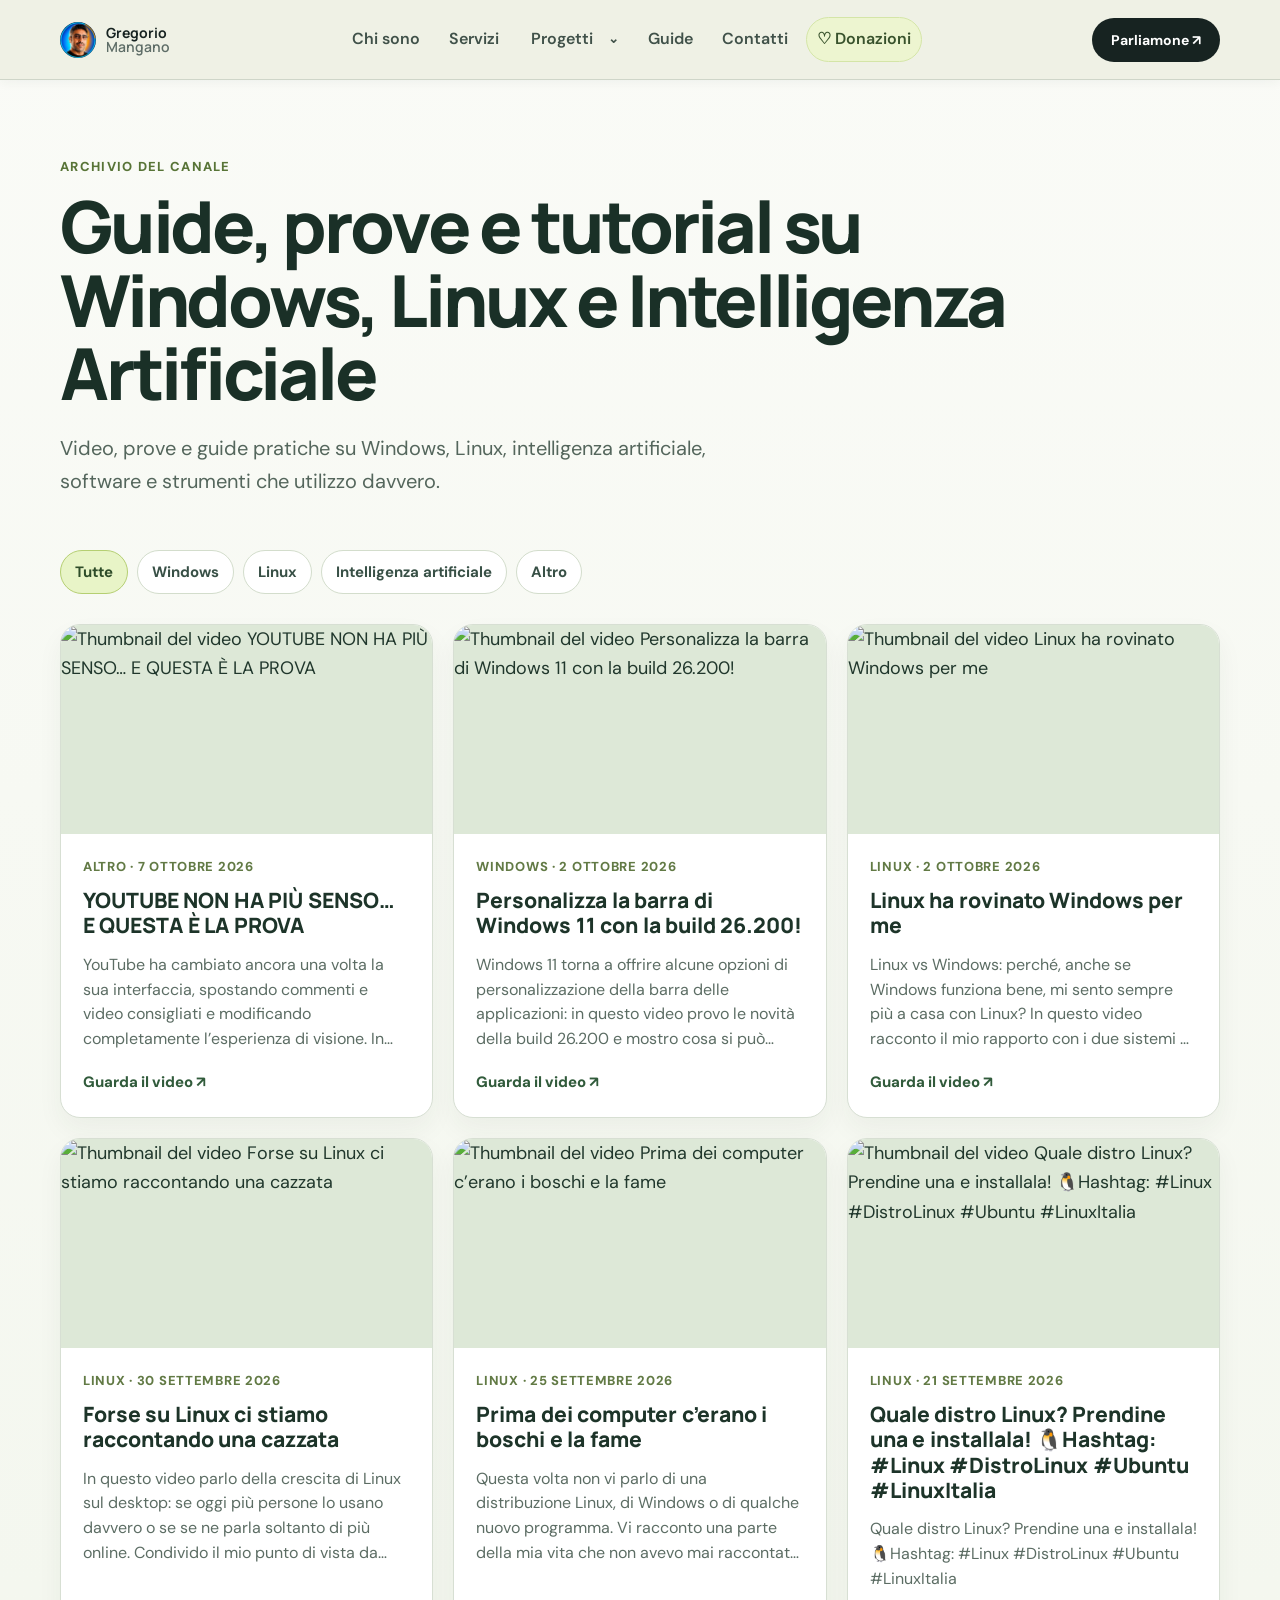
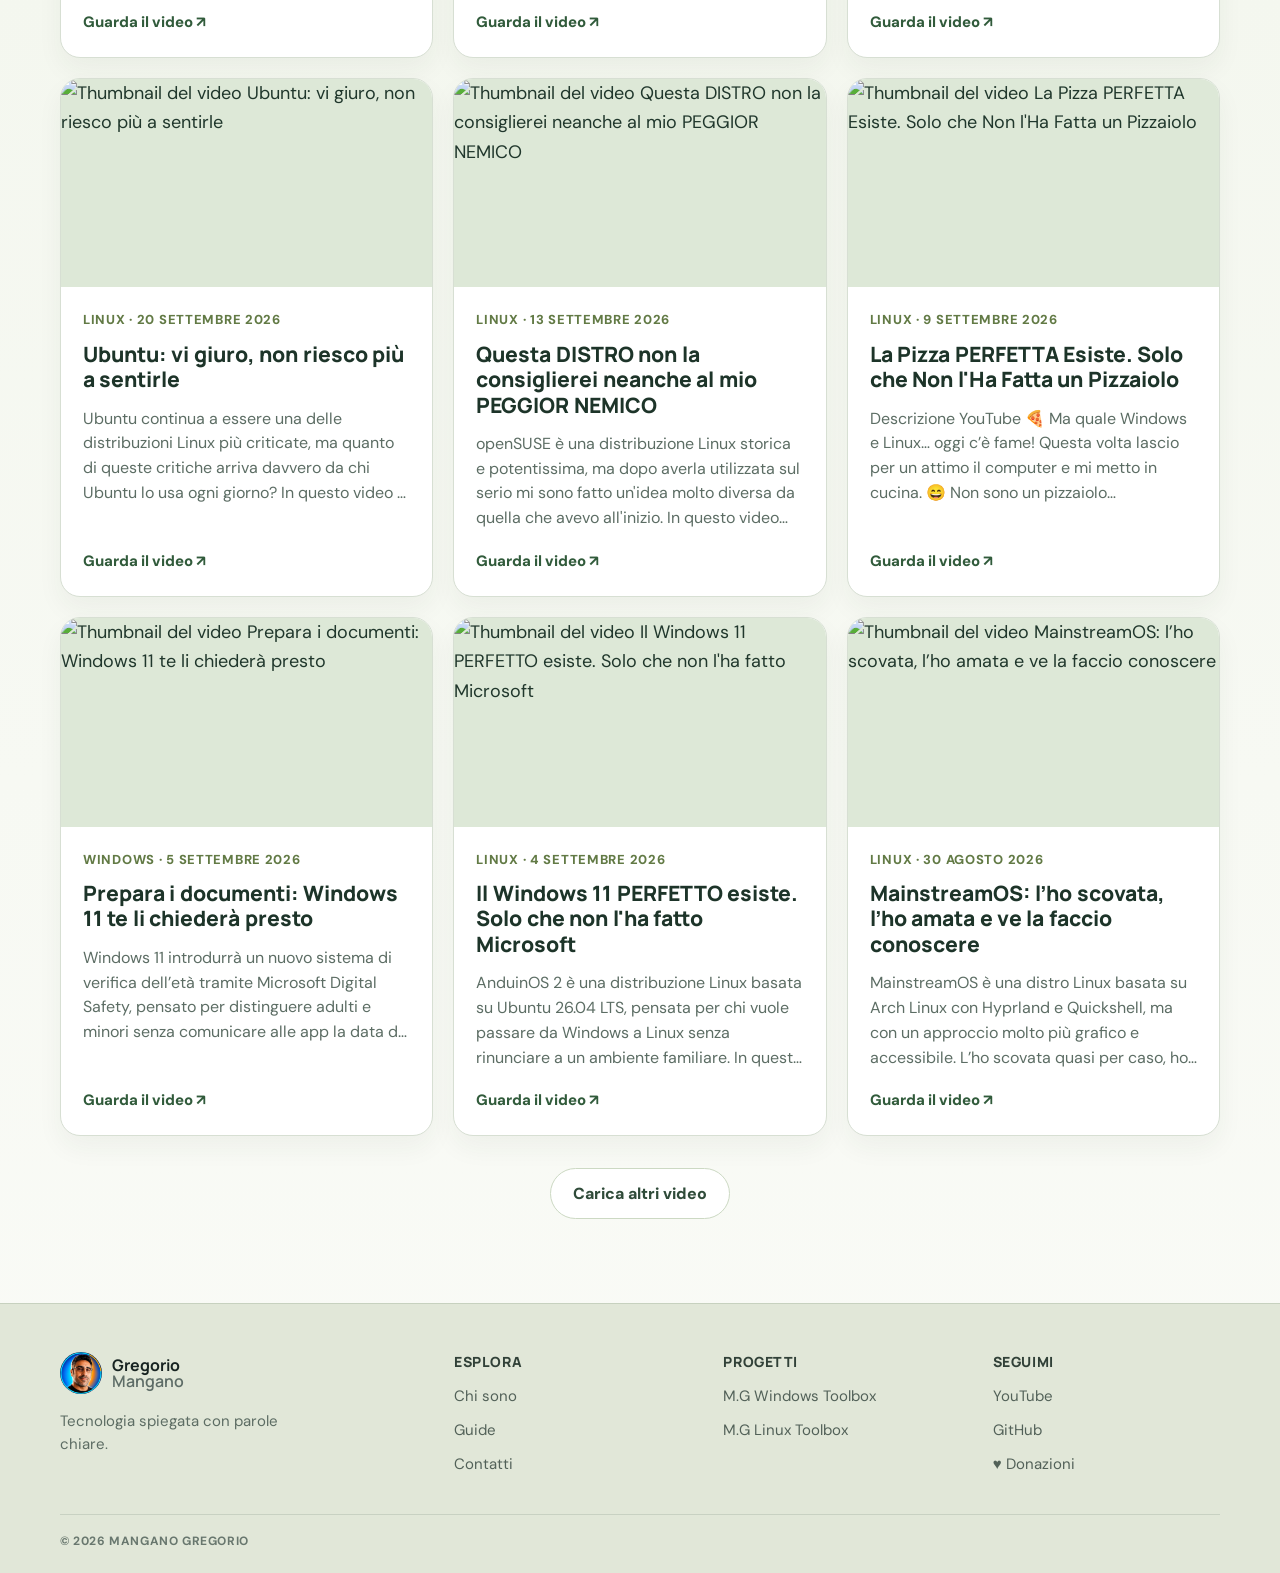
==== commit 3bb5bed0: "Aggiorna guide YouTube" ====
--- a/guide/index.html
+++ b/guide/index.html
@@ -21,4 +21,4 @@
 <link rel="stylesheet" href="guide.css">
 </head>
 <body class="guide-page">
-<header class="site-header"><a class="brand" href="../index.html"><img src="../assets/branding/gregorio-profilo.jpg" alt="Gregorio Mangano"><span>Gregorio<em>Mangano</em></span></a><nav class="main-nav" aria-label="Navigazione principale"><a href="../index.html#chi-sono">Chi sono</a><a href="../index.html#servizi">Servizi</a><span class="projects-menu"><a href="../index.html#progetti">Progetti</a><details class="projects-dropdown"><summary aria-label="Apri elenco progetti"></summary><div><a href="../mg-windows-toolbox.html">M.G Windows Toolbox</a><a href="../mg-linux-toolbox.html">M.G Linux Toolbox</a></div></details></span><a href="../guide/">Guide</a><a href="../index.html#contatti">Contatti</a><a class="nav-donation" href="../donazioni.html">♡ Donazioni</a></nav><a class="button button-dark header-cta" href="../index.html#contatti">Parliamone ↗</a><button class="menu-toggle" type="button" aria-label="Apri menu" aria-expanded="false" aria-controls="mobile-menu">☰</button><nav id="mobile-menu" class="mobile-menu" aria-label="Menu mobile" hidden><a href="../index.html#chi-sono">Chi sono</a><a href="../index.html#servizi">Servizi</a><details><summary>Progetti</summary><a href="../index.html#progetti">Tutti i progetti</a><a href="../mg-windows-toolbox.html">M.G Windows Toolbox</a><a href="../mg-linux-toolbox.html">M.G Linux Toolbox</a></details><a href="../guide/">Guide</a><a href="../index.html#contatti">Contatti</a><a class="nav-donation" href="../donazioni.html">♡ Donazioni</a><a class="button button-dark" href="../index.html#contatti">Parliamone ↗</a></nav></header><main><section class="guide-wrap guide-hero"><p class="guide-kicker">Archivio del canale</p><h1>Guide, prove e tutorial<span class="guide-h1-topics"> su Windows, Linux e Intelligenza Artificiale</span></h1><p>Video, prove e guide pratiche su Windows, Linux, intelligenza artificiale, software e strumenti che utilizzo davvero.</p></section><section class="guide-wrap guide-archive"><div class="guide-toolbar" aria-label="Filtra i video"><button type="button" data-guide-filter="Tutte">Tutte</button><button type="button" data-guide-filter="Windows">Windows</button><button type="button" data-guide-filter="Linux">Linux</button><button type="button" data-guide-filter="Intelligenza artificiale">Intelligenza artificiale</button><button type="button" data-guide-filter="Altro">Altro</button></div><div class="guide-grid"><article class="guide-card" data-guide-card data-category="Windows"><a href="https://www.youtube.com/watch?v=b4GrSLSnF_k" target="_blank" rel="noopener noreferrer" aria-label="Guarda su YouTube: Personalizza la barra di Windows 11 con la build 26.200!"><img src="https://i.ytimg.com/vi/b4GrSLSnF_k/maxresdefault.jpg" alt="Thumbnail del video Personalizza la barra di Windows 11 con la build 26.200!" loading="lazy"><div class="guide-card-body"><p class="guide-card-meta">Windows · 2 ottobre 2026</p><h2>Personalizza la barra di Windows 11 con la build 26.200!</h2><p>Windows 11 torna a offrire alcune opzioni di personalizzazione della barra delle applicazioni: in questo video provo le novità della build 26.200 e mostro cosa si può configurare. Vediamo…</p><span>Guarda il video ↗</span></div></a></article><article class="guide-card" data-guide-card data-category="Linux"><a href="https://www.youtube.com/watch?v=f8r5Kj4t4dw" target="_blank" rel="noopener noreferrer" aria-label="Guarda su YouTube: Linux ha rovinato Windows per me"><img src="https://i.ytimg.com/vi/f8r5Kj4t4dw/maxresdefault.jpg" alt="Thumbnail del video Linux ha rovinato Windows per me" loading="lazy"><div class="guide-card-body"><p class="guide-card-meta">Linux · 2 ottobre 2026</p><h2>Linux ha rovinato Windows per me</h2><p>Linux vs Windows: perché, anche se Windows funziona bene, mi sento sempre più a casa con Linux? In questo video racconto il mio rapporto con i due sistemi e perché Windows ha finito per…</p><span>Guarda il video ↗</span></div></a></article><article class="guide-card" data-guide-card data-category="Linux"><a href="https://www.youtube.com/watch?v=OUNO9-Yss-o" target="_blank" rel="noopener noreferrer" aria-label="Guarda su YouTube: Forse su Linux ci stiamo raccontando una cazzata"><img src="https://i.ytimg.com/vi/OUNO9-Yss-o/maxresdefault.jpg" alt="Thumbnail del video Forse su Linux ci stiamo raccontando una cazzata" loading="lazy"><div class="guide-card-body"><p class="guide-card-meta">Linux · 30 settembre 2026</p><h2>Forse su Linux ci stiamo raccontando una cazzata</h2><p>In questo video parlo della crescita di Linux sul desktop: se oggi più persone lo usano davvero o se se ne parla soltanto di più online. Condivido il mio punto di vista da tecnico…</p><span>Guarda il video ↗</span></div></a></article><article class="guide-card" data-guide-card data-category="Linux"><a href="https://www.youtube.com/watch?v=wASuICty1os" target="_blank" rel="noopener noreferrer" aria-label="Guarda su YouTube: Prima dei computer c’erano i boschi e la fame"><img src="https://i.ytimg.com/vi/wASuICty1os/maxresdefault.jpg" alt="Thumbnail del video Prima dei computer c’erano i boschi e la fame" loading="lazy"><div class="guide-card-body"><p class="guide-card-meta">Linux · 25 settembre 2026</p><h2>Prima dei computer c’erano i boschi e la fame</h2><p>Questa volta non vi parlo di una distribuzione Linux, di Windows o di qualche nuovo programma. Vi racconto una parte della mia vita che non avevo mai raccontato davvero. Tutto è partito…</p><span>Guarda il video ↗</span></div></a></article><article class="guide-card" data-guide-card data-category="Linux"><a href="https://www.youtube.com/watch?v=hnU5Zl1i1VY" target="_blank" rel="noopener noreferrer" aria-label="Guarda su YouTube: Quale distro Linux? Prendine una e installala! 🐧Hashtag: #Linux #DistroLinux #Ubuntu  #LinuxItalia"><img src="https://i.ytimg.com/vi/hnU5Zl1i1VY/maxresdefault.jpg" alt="Thumbnail del video Quale distro Linux? Prendine una e installala! 🐧Hashtag: #Linux #DistroLinux #Ubuntu  #LinuxItalia" loading="lazy"><div class="guide-card-body"><p class="guide-card-meta">Linux · 21 settembre 2026</p><h2>Quale distro Linux? Prendine una e installala! 🐧Hashtag: #Linux #DistroLinux #Ubuntu  #LinuxItalia</h2><p>Quale distro Linux? Prendine una e installala! 🐧Hashtag: #Linux #DistroLinux #Ubuntu #LinuxItalia</p><span>Guarda il video ↗</span></div></a></article><article class="guide-card" data-guide-card data-category="Linux"><a href="https://www.youtube.com/watch?v=dQz44D3OaXM" target="_blank" rel="noopener noreferrer" aria-label="Guarda su YouTube: Ubuntu: vi giuro, non riesco più a sentirle"><img src="https://i.ytimg.com/vi/dQz44D3OaXM/maxresdefault.jpg" alt="Thumbnail del video Ubuntu: vi giuro, non riesco più a sentirle" loading="lazy"><div class="guide-card-body"><p class="guide-card-meta">Linux · 20 settembre 2026</p><h2>Ubuntu: vi giuro, non riesco più a sentirle</h2><p>Ubuntu continua a essere una delle distribuzioni Linux più criticate, ma quanto di queste critiche arriva davvero da chi Ubuntu lo usa ogni giorno? In questo video vi dico cosa penso di…</p><span>Guarda il video ↗</span></div></a></article><article class="guide-card" data-guide-card data-category="Linux"><a href="https://www.youtube.com/watch?v=2PaFTdk1_t0" target="_blank" rel="noopener noreferrer" aria-label="Guarda su YouTube: Questa DISTRO non la consiglierei neanche al mio PEGGIOR NEMICO"><img src="https://i.ytimg.com/vi/2PaFTdk1_t0/maxresdefault.jpg" alt="Thumbnail del video Questa DISTRO non la consiglierei neanche al mio PEGGIOR NEMICO" loading="lazy"><div class="guide-card-body"><p class="guide-card-meta">Linux · 13 settembre 2026</p><h2>Questa DISTRO non la consiglierei neanche al mio PEGGIOR NEMICO</h2><p>openSUSE è una distribuzione Linux storica e potentissima, ma dopo averla utilizzata sul serio mi sono fatto un&#x27;idea molto diversa da quella che avevo all&#x27;inizio. In questo video vi…</p><span>Guarda il video ↗</span></div></a></article><article class="guide-card" data-guide-card data-category="Linux"><a href="https://www.youtube.com/watch?v=OcnmZeBDZPY" target="_blank" rel="noopener noreferrer" aria-label="Guarda su YouTube: La Pizza PERFETTA Esiste. Solo che Non l&#x27;Ha Fatta un Pizzaiolo"><img src="https://i.ytimg.com/vi/OcnmZeBDZPY/maxresdefault.jpg" alt="Thumbnail del video La Pizza PERFETTA Esiste. Solo che Non l&#x27;Ha Fatta un Pizzaiolo" loading="lazy"><div class="guide-card-body"><p class="guide-card-meta">Linux · 9 settembre 2026</p><h2>La Pizza PERFETTA Esiste. Solo che Non l&#x27;Ha Fatta un Pizzaiolo</h2><p>Descrizione YouTube 🍕 Ma quale Windows e Linux… oggi c’è fame! Questa volta lascio per un attimo il computer e mi metto in cucina. 😄 Non sono un pizzaiolo professionista e questo non vuole…</p><span>Guarda il video ↗</span></div></a></article><article class="guide-card" data-guide-card data-category="Windows"><a href="https://www.youtube.com/watch?v=MxsXTs9lHmI" target="_blank" rel="noopener noreferrer" aria-label="Guarda su YouTube: Prepara i documenti: Windows 11 te li chiederà presto"><img src="https://i.ytimg.com/vi/MxsXTs9lHmI/maxresdefault.jpg" alt="Thumbnail del video Prepara i documenti: Windows 11 te li chiederà presto" loading="lazy"><div class="guide-card-body"><p class="guide-card-meta">Windows · 5 settembre 2026</p><h2>Prepara i documenti: Windows 11 te li chiederà presto</h2><p>Windows 11 introdurrà un nuovo sistema di verifica dell’età tramite Microsoft Digital Safety, pensato per distinguere adulti e minori senza comunicare alle app la data di nascita o l’età…</p><span>Guarda il video ↗</span></div></a></article><article class="guide-card" data-guide-card data-category="Linux"><a href="https://www.youtube.com/watch?v=COesU7kKuGE" target="_blank" rel="noopener noreferrer" aria-label="Guarda su YouTube: Il Windows 11 PERFETTO esiste. Solo che non l&#x27;ha fatto Microsoft"><img src="https://i.ytimg.com/vi/COesU7kKuGE/maxresdefault.jpg" alt="Thumbnail del video Il Windows 11 PERFETTO esiste. Solo che non l&#x27;ha fatto Microsoft" loading="lazy"><div class="guide-card-body"><p class="guide-card-meta">Linux · 4 settembre 2026</p><h2>Il Windows 11 PERFETTO esiste. Solo che non l&#x27;ha fatto Microsoft</h2><p>AnduinOS 2 è una distribuzione Linux basata su Ubuntu 26.04 LTS, pensata per chi vuole passare da Windows a Linux senza rinunciare a un ambiente familiare. In questa recensione provo…</p><span>Guarda il video ↗</span></div></a></article><article class="guide-card" data-guide-card data-category="Linux"><a href="https://www.youtube.com/watch?v=r5OciKn8pmM" target="_blank" rel="noopener noreferrer" aria-label="Guarda su YouTube: MainstreamOS: l’ho scovata, l’ho amata e ve la faccio conoscere"><img src="https://i.ytimg.com/vi/r5OciKn8pmM/maxresdefault.jpg" alt="Thumbnail del video MainstreamOS: l’ho scovata, l’ho amata e ve la faccio conoscere" loading="lazy"><div class="guide-card-body"><p class="guide-card-meta">Linux · 30 agosto 2026</p><h2>MainstreamOS: l’ho scovata, l’ho amata e ve la faccio conoscere</h2><p>MainstreamOS è una distro Linux basata su Arch Linux con Hyprland e Quickshell, ma con un approccio molto più grafico e accessibile. L’ho scovata quasi per caso, ho iniziato a provarla e…</p><span>Guarda il video ↗</span></div></a></article><article class="guide-card" data-guide-card data-category="Linux"><a href="https://www.youtube.com/watch?v=fXqzaQU0EgQ" target="_blank" rel="noopener noreferrer" aria-label="Guarda su YouTube: Tutti Parlano di Omarchy… Io Non Capisco il Perché"><img src="https://i.ytimg.com/vi/fXqzaQU0EgQ/maxresdefault.jpg" alt="Thumbnail del video Tutti Parlano di Omarchy… Io Non Capisco il Perché" loading="lazy"><div class="guide-card-body"><p class="guide-card-meta">Linux · 29 agosto 2026</p><h2>Tutti Parlano di Omarchy… Io Non Capisco il Perché</h2><p>Omarchy Linux propone un modo completamente diverso di utilizzare il PC: Hyprland, finestre tiling, scorciatoie da tastiera e un&#x27;esperienza lontanissima dal classico desktop Windows, KDE o…</p><span>Guarda il video ↗</span></div></a></article><article class="guide-card" data-guide-card data-category="Windows"><a href="https://www.youtube.com/watch?v=0YOJoq-laR8" target="_blank" rel="noopener noreferrer" aria-label="Guarda su YouTube: TUTTO QUELLO CHE SERVE PER WINDOWS in 2 TOOL GRATIS 🧰"><img src="https://i.ytimg.com/vi/0YOJoq-laR8/maxresdefault.jpg" alt="Thumbnail del video TUTTO QUELLO CHE SERVE PER WINDOWS in 2 TOOL GRATIS 🧰" loading="lazy"><div class="guide-card-body"><p class="guide-card-meta">Windows · 27 agosto 2026</p><h2>TUTTO QUELLO CHE SERVE PER WINDOWS in 2 TOOL GRATIS 🧰</h2><p>Due tool gratuiti raccolgono molte delle funzioni utili per lavorare, sistemare e mantenere un PC Windows. Gregorio presenta i programmi, mostra cosa si può fare con ciascuno e spiega come…</p><span>Guarda il video ↗</span></div></a></article><article class="guide-card" data-guide-card data-category="Windows"><a href="https://www.youtube.com/watch?v=7clhIGLLd-Q" target="_blank" rel="noopener noreferrer" aria-label="Guarda su YouTube: Ho creato un tool per Windows: il desktop diventa un centro di controllo"><img src="https://i.ytimg.com/vi/7clhIGLLd-Q/maxresdefault.jpg" alt="Thumbnail del video Ho creato un tool per Windows: il desktop diventa un centro di controllo" loading="lazy"><div class="guide-card-body"><p class="guide-card-meta">Windows · 20 agosto 2026</p><h2>Ho creato un tool per Windows: il desktop diventa un centro di controllo</h2><p>Gregorio mostra il tool per Windows che trasforma il desktop in un centro di controllo per le funzioni e gli strumenti del PC. La descrizione segue la prova dell’applicazione e le funzioni…</p><span>Guarda il video ↗</span></div></a></article><article class="guide-card" data-guide-card data-category="Intelligenza artificiale"><a href="https://www.youtube.com/watch?v=WPfi-n1Bab8" target="_blank" rel="noopener noreferrer" aria-label="Guarda su YouTube: Finalmente ChatGPT su Linux: ecco come usare Codex"><img src="https://i.ytimg.com/vi/WPfi-n1Bab8/maxresdefault.jpg" alt="Thumbnail del video Finalmente ChatGPT su Linux: ecco come usare Codex" loading="lazy"><div class="guide-card-body"><p class="guide-card-meta">Intelligenza artificiale · 15 agosto 2026</p><h2>Finalmente ChatGPT su Linux: ecco come usare Codex</h2><p>ChatGPT arriva su Linux e Gregorio mostra come usare Codex per lavorare con l’intelligenza artificiale direttamente dal sistema operativo. Nel video vengono mostrati l’avvio dello…</p><span>Guarda il video ↗</span></div></a></article><article class="guide-card" data-guide-card data-category="Windows"><a href="https://www.youtube.com/watch?v=2EH7186WU30" target="_blank" rel="noopener noreferrer" aria-label="Guarda su YouTube: UN SOLO TOOL per SISTEMARE WINDOWS: App, Driver, Riparazione e molto altro"><img src="https://i.ytimg.com/vi/2EH7186WU30/maxresdefault.jpg" alt="Thumbnail del video UN SOLO TOOL per SISTEMARE WINDOWS: App, Driver, Riparazione e molto altro" loading="lazy"><div class="guide-card-body"><p class="guide-card-meta">Windows · 12 agosto 2026</p><h2>UN SOLO TOOL per SISTEMARE WINDOWS: App, Driver, Riparazione e molto altro</h2><p>Un solo tool riunisce diverse funzioni per sistemare Windows: applicazioni, driver, riparazione e altre operazioni di manutenzione. Gregorio mostra l’interfaccia del programma e prova le…</p><span>Guarda il video ↗</span></div></a></article><article class="guide-card" data-guide-card data-category="Linux"><a href="https://www.youtube.com/watch?v=XZDoN_a76yE" target="_blank" rel="noopener noreferrer" aria-label="Guarda su YouTube: Linus Torvalds: l’AI sta cambiando il Kernel Linux 🤖🐧 #linux #LinusTorvalds"><img src="https://i.ytimg.com/vi/XZDoN_a76yE/maxresdefault.jpg" alt="Thumbnail del video Linus Torvalds: l’AI sta cambiando il Kernel Linux 🤖🐧 #linux #LinusTorvalds" loading="lazy"><div class="guide-card-body"><p class="guide-card-meta">Linux · 12 agosto 2026</p><h2>Linus Torvalds: l’AI sta cambiando il Kernel Linux 🤖🐧 #linux #LinusTorvalds</h2><p>L’intelligenza artificiale sta aiutando a scoprire sempre più problemi e correzioni nel kernel Linux. Ma il programmatore resta fondamentale: l’AI accelera il lavoro, non lo sostituisce.…</p><span>Guarda il video ↗</span></div></a></article><article class="guide-card" data-guide-card data-category="Linux"><a href="https://www.youtube.com/watch?v=hXZ519Q0kM0" target="_blank" rel="noopener noreferrer" aria-label="Guarda su YouTube: STA CAMBIANDO TUTTO ★ Gregorio Weekly"><img src="https://i.ytimg.com/vi/hXZ519Q0kM0/maxresdefault.jpg" alt="Thumbnail del video STA CAMBIANDO TUTTO ★ Gregorio Weekly" loading="lazy"><div class="guide-card-body"><p class="guide-card-meta">Linux · 9 agosto 2026</p><h2>STA CAMBIANDO TUTTO ★ Gregorio Weekly</h2><p>In questo Gregorio Weekly Gregorio parla dei cambiamenti che stanno interessando il mondo della tecnologia, Linux e gli strumenti che usa e prova sul canale. Il video raccoglie…</p><span>Guarda il video ↗</span></div></a></article><article class="guide-card" data-guide-card data-category="Linux"><a href="https://www.youtube.com/watch?v=wcBmamaFWZo" target="_blank" rel="noopener noreferrer" aria-label="Guarda su YouTube: La Mia App Linux si Aggiorna: Antivirus + Nuovi Tools!"><img src="https://i.ytimg.com/vi/wcBmamaFWZo/maxresdefault.jpg" alt="Thumbnail del video La Mia App Linux si Aggiorna: Antivirus + Nuovi Tools!" loading="lazy"><div class="guide-card-body"><p class="guide-card-meta">Linux · 7 agosto 2026</p><h2>La Mia App Linux si Aggiorna: Antivirus + Nuovi Tools!</h2><p>La mia applicazione per Linux si aggiorna con nuovi strumenti, compreso un controllo antivirus, e diventa più completa per la gestione del sistema. Gregorio presenta le novità dell’app,…</p><span>Guarda il video ↗</span></div></a></article><article class="guide-card" data-guide-card data-category="Linux"><a href="https://www.youtube.com/watch?v=Bu7Ib25Rr_Y" target="_blank" rel="noopener noreferrer" aria-label="Guarda su YouTube: Un Solo Pannello per Controllare Tutto Linux: M.G Linux Toolbox"><img src="https://i.ytimg.com/vi/Bu7Ib25Rr_Y/maxresdefault.jpg" alt="Thumbnail del video Un Solo Pannello per Controllare Tutto Linux: M.G Linux Toolbox" loading="lazy"><div class="guide-card-body"><p class="guide-card-meta">Linux · 3 agosto 2026</p><h2>Un Solo Pannello per Controllare Tutto Linux: M.G Linux Toolbox</h2><p>M.G Linux Toolbox raccoglie in un solo pannello strumenti utili per amministrare e configurare Linux senza cercare ogni funzione in menu diversi. Gregorio mostra le funzioni del toolbox e…</p><span>Guarda il video ↗</span></div></a></article><article class="guide-card" data-guide-card data-category="Linux"><a href="https://www.youtube.com/watch?v=hV2Mr_gwbIQ" target="_blank" rel="noopener noreferrer" aria-label="Guarda su YouTube: Linux: Snap, Secure Boot e Distro Leggere | Rispondo alle Vostre Domande"><img src="https://i.ytimg.com/vi/hV2Mr_gwbIQ/maxresdefault.jpg" alt="Thumbnail del video Linux: Snap, Secure Boot e Distro Leggere | Rispondo alle Vostre Domande" loading="lazy"><div class="guide-card-body"><p class="guide-card-meta">Linux · 30 luglio 2026</p><h2>Linux: Snap, Secure Boot e Distro Leggere | Rispondo alle Vostre Domande</h2><p>Gregorio risponde alle domande della community su Snap, Secure Boot, distribuzioni Linux a 32 bit e distro leggere per computer vecchi. Nel video spiega perché considera affidabili i…</p><span>Guarda il video ↗</span></div></a></article><article class="guide-card" data-guide-card data-category="Intelligenza artificiale"><a href="https://www.youtube.com/watch?v=YNMGYocXdig" target="_blank" rel="noopener noreferrer" aria-label="Guarda su YouTube: La Cina ha liberato l’IA più GRANDE del mondo: Kimi K3 è assurda"><img src="https://i.ytimg.com/vi/YNMGYocXdig/maxresdefault.jpg" alt="Thumbnail del video La Cina ha liberato l’IA più GRANDE del mondo: Kimi K3 è assurda" loading="lazy"><div class="guide-card-body"><p class="guide-card-meta">Intelligenza artificiale · 29 luglio 2026</p><h2>La Cina ha liberato l’IA più GRANDE del mondo: Kimi K3 è assurda</h2><p>Kimi K3 è un modello di intelligenza artificiale cinese enorme, con 2.800 miliardi di parametri e pesi pubblicati. Gregorio spiega come funziona, perché richiede un’infrastruttura…</p><span>Guarda il video ↗</span></div></a></article><article class="guide-card" data-guide-card data-category="Linux"><a href="https://www.youtube.com/watch?v=6b0Hk5DA9wo" target="_blank" rel="noopener noreferrer" aria-label="Guarda su YouTube: Ha costruito DA SOLO il Linux che tutti aspettavano"><img src="https://i.ytimg.com/vi/6b0Hk5DA9wo/maxresdefault.jpg" alt="Thumbnail del video Ha costruito DA SOLO il Linux che tutti aspettavano" loading="lazy"><div class="guide-card-body"><p class="guide-card-meta">Linux · 25 luglio 2026</p><h2>Ha costruito DA SOLO il Linux che tutti aspettavano</h2><p>Void Linux diventa più accessibile grazie a Odyssey, una derivata che porta un’interfaccia grafica e strumenti semplici anche nelle operazioni normalmente riservate al terminale. Gregorio…</p><span>Guarda il video ↗</span></div></a></article><article class="guide-card" data-guide-card data-category="Windows"><a href="https://www.youtube.com/watch?v=OeSZ05UvZcg" target="_blank" rel="noopener noreferrer" aria-label="Guarda su YouTube: È bello, è veloce e può mandare in pensione Outlook"><img src="https://i.ytimg.com/vi/OeSZ05UvZcg/maxresdefault.jpg" alt="Thumbnail del video È bello, è veloce e può mandare in pensione Outlook" loading="lazy"><div class="guide-card-body"><p class="guide-card-meta">Windows · 23 luglio 2026</p><h2>È bello, è veloce e può mandare in pensione Outlook</h2><p>Skim è un client email leggero per Windows che raccoglie la posta in un’unica applicazione e punta sulle funzioni essenziali senza la complessità di Outlook. Gregorio mostra installazione,…</p><span>Guarda il video ↗</span></div></a></article><article class="guide-card" data-guide-card data-category="Altro"><a href="https://www.youtube.com/watch?v=w0IbmLnZfhs" target="_blank" rel="noopener noreferrer" aria-label="Guarda su YouTube: Così sistemo PC e smartphone senza muovermi da casa"><img src="https://i.ytimg.com/vi/w0IbmLnZfhs/maxresdefault.jpg" alt="Thumbnail del video Così sistemo PC e smartphone senza muovermi da casa" loading="lazy"><div class="guide-card-body"><p class="guide-card-meta">Altro · 21 luglio 2026</p><h2>Così sistemo PC e smartphone senza muovermi da casa</h2><p>Iperius Remote permette di controllare PC e smartphone a distanza e di offrire assistenza senza essere fisicamente davanti al dispositivo. Gregorio mostra un collegamento reale al telefono…</p><span>Guarda il video ↗</span></div></a></article><article class="guide-card" data-guide-card data-category="Linux"><a href="https://www.youtube.com/watch?v=dQdwE4CZsYo" target="_blank" rel="noopener noreferrer" aria-label="Guarda su YouTube: Installare pacchetti su Arch? Ora è banale con Shelly"><img src="https://i.ytimg.com/vi/dQdwE4CZsYo/maxresdefault.jpg" alt="Thumbnail del video Installare pacchetti su Arch? Ora è banale con Shelly" loading="lazy"><div class="guide-card-body"><p class="guide-card-meta">Linux · 14 luglio 2026</p><h2>Installare pacchetti su Arch? Ora è banale con Shelly</h2><p>Shelly è un gestore grafico di pacchetti per Arch Linux che permette di cercare, installare e gestire programmi senza usare continuamente il terminale. Gregorio mostra come funziona su…</p><span>Guarda il video ↗</span></div></a></article><article class="guide-card" data-guide-card data-category="Linux"><a href="https://www.youtube.com/watch?v=fIwr3lODTP8" target="_blank" rel="noopener noreferrer" aria-label="Guarda su YouTube: Windows 11, Linux e antivirus: le vostre domande più dure"><img src="https://i.ytimg.com/vi/fIwr3lODTP8/maxresdefault.jpg" alt="Thumbnail del video Windows 11, Linux e antivirus: le vostre domande più dure" loading="lazy"><div class="guide-card-body"><p class="guide-card-meta">Linux · 12 luglio 2026</p><h2>Windows 11, Linux e antivirus: le vostre domande più dure</h2><p>Gregorio risponde a dieci domande reali della community su Linux, Windows 11, antivirus, dual boot, privacy e aggiornamento dei PC. Nel video si parla di scuola e migrazione a Linux,…</p><span>Guarda il video ↗</span></div></a></article><article class="guide-card" data-guide-card data-category="Windows"><a href="https://www.youtube.com/watch?v=V0cOb2qYPZY" target="_blank" rel="noopener noreferrer" aria-label="Guarda su YouTube: Presto su Windows 11: reinstalli tutto con un solo click"><img src="https://i.ytimg.com/vi/V0cOb2qYPZY/maxresdefault.jpg" alt="Thumbnail del video Presto su Windows 11: reinstalli tutto con un solo click" loading="lazy"><div class="guide-card-body"><p class="guide-card-meta">Windows · 11 luglio 2026</p><h2>Presto su Windows 11: reinstalli tutto con un solo click</h2><p>Windows 11 introduce una reinstallazione dal cloud che può eliminare la necessità di preparare una chiavetta USB. Gregorio mostra dove si trova la funzione e cosa succede davvero ai dati…</p><span>Guarda il video ↗</span></div></a></article><article class="guide-card" data-guide-card data-category="Linux"><a href="https://www.youtube.com/watch?v=CM-sndxnQaU" target="_blank" rel="noopener noreferrer" aria-label="Guarda su YouTube: Linux Mint lascia finalmente l&#x27;età della pietra"><img src="https://i.ytimg.com/vi/CM-sndxnQaU/maxresdefault.jpg" alt="Thumbnail del video Linux Mint lascia finalmente l&#x27;età della pietra" loading="lazy"><div class="guide-card-body"><p class="guide-card-meta">Linux · 10 luglio 2026</p><h2>Linux Mint lascia finalmente l&#x27;età della pietra</h2><p>Linux Mint può finalmente diventare una distribuzione consigliabile a tutti: Gregorio spiega perché l’integrazione di Wayland cambia il giudizio sul sistema. Il video confronta la…</p><span>Guarda il video ↗</span></div></a></article><article class="guide-card" data-guide-card data-category="Intelligenza artificiale"><a href="https://www.youtube.com/watch?v=WenMKcTTvLI" target="_blank" rel="noopener noreferrer" aria-label="Guarda su YouTube: Qwen AI: L&#x27;IA GRATUITA che YouTube ti nasconde"><img src="https://i.ytimg.com/vi/WenMKcTTvLI/maxresdefault.jpg" alt="Thumbnail del video Qwen AI: L&#x27;IA GRATUITA che YouTube ti nasconde" loading="lazy"><div class="guide-card-body"><p class="guide-card-meta">Intelligenza artificiale · 7 luglio 2026</p><h2>Qwen AI: L&#x27;IA GRATUITA che YouTube ti nasconde</h2><p>Qwen è un’intelligenza artificiale gratuita che, secondo Gregorio, offre molto più di quanto ci si aspetti: memoria, immagini, video, ricerca, studio, sviluppo web e confronto tra modelli.…</p><span>Guarda il video ↗</span></div></a></article><article class="guide-card" data-guide-card data-category="Intelligenza artificiale"><a href="https://www.youtube.com/watch?v=z1_hgRt_Ez4" target="_blank" rel="noopener noreferrer" aria-label="Guarda su YouTube: ChatGPT vs Gemini vs Claude: Qual è la Migliore AI Gratis?"><img src="https://i.ytimg.com/vi/z1_hgRt_Ez4/maxresdefault.jpg" alt="Thumbnail del video ChatGPT vs Gemini vs Claude: Qual è la Migliore AI Gratis?" loading="lazy"><div class="guide-card-body"><p class="guide-card-meta">Intelligenza artificiale · 5 luglio 2026</p><h2>ChatGPT vs Gemini vs Claude: Qual è la Migliore AI Gratis?</h2><p>In questo video Gregorio confronta ChatGPT, Gemini e Claude nell’uso quotidiano, partendo da esempi concreti: riparare un’auto, gestire una bolletta, rispondere a una mail, studiare e…</p><span>Guarda il video ↗</span></div></a></article><article class="guide-card" data-guide-card data-category="Windows"><a href="https://www.youtube.com/watch?v=TL56ohS4t1s" target="_blank" rel="noopener noreferrer" aria-label="Guarda su YouTube: PC Lento? Sistemalo Gratis con Questo Metodo (Senza Tecnico)"><img src="https://i.ytimg.com/vi/TL56ohS4t1s/maxresdefault.jpg" alt="Thumbnail del video PC Lento? Sistemalo Gratis con Questo Metodo (Senza Tecnico)" loading="lazy"><div class="guide-card-body"><p class="guide-card-meta">Windows · 4 luglio 2026</p><h2>PC Lento? Sistemalo Gratis con Questo Metodo (Senza Tecnico)</h2><p>Un PC Windows lento non va necessariamente buttato. In questo video Gregorio mostra come alleggerirlo con un programma gratuito e alcune impostazioni manuali. La guida spiega perché…</p><span>Guarda il video ↗</span></div></a></article><article class="guide-card" data-guide-card data-category="Windows"><a href="https://www.youtube.com/watch?v=zmj-Xxp_7EM" target="_blank" rel="noopener noreferrer" aria-label="Guarda su YouTube: Rufus 4.15: Windows 11 Pulito, Ma Questa Opzione Cancella Tutto"><img src="https://i.ytimg.com/vi/zmj-Xxp_7EM/maxresdefault.jpg" alt="Thumbnail del video Rufus 4.15: Windows 11 Pulito, Ma Questa Opzione Cancella Tutto" loading="lazy"><div class="guide-card-body"><p class="guide-card-meta">Windows · 30 giugno 2026</p><h2>Rufus 4.15: Windows 11 Pulito, Ma Questa Opzione Cancella Tutto</h2><p>Rufus 4.15 permette di preparare e installare Windows 11 in modo più rapido e automatizzato, ma una modalità può cancellare interi dischi. In questo video Gregorio mostra il rischio reale…</p><span>Guarda il video ↗</span></div></a></article><article class="guide-card" data-guide-card data-category="Linux"><a href="https://www.youtube.com/watch?v=9UAdv8-PdLo" target="_blank" rel="noopener noreferrer" aria-label="Guarda su YouTube: La Verità sugli Utenti Linux che Nessuno Vuole Ammettere"><img src="https://i.ytimg.com/vi/9UAdv8-PdLo/maxresdefault.jpg" alt="Thumbnail del video La Verità sugli Utenti Linux che Nessuno Vuole Ammettere" loading="lazy"><div class="guide-card-body"><p class="guide-card-meta">Linux · 27 giugno 2026</p><h2>La Verità sugli Utenti Linux che Nessuno Vuole Ammettere</h2><p>In questo video Gregorio racconta con ironia le regole assurde del “vero” utente Linux: hardware vecchio, tastiera al posto del mouse, paura della modernità e terminale sempre acceso. Una…</p><span>Guarda il video ↗</span></div></a></article><article class="guide-card" data-guide-card data-category="Windows"><a href="https://www.youtube.com/watch?v=0Foj71Dyd1U" target="_blank" rel="noopener noreferrer" aria-label="Guarda su YouTube: Mi ringrazierai: un solo programma per Windows. Tutto il resto sparisce"><img src="https://i.ytimg.com/vi/0Foj71Dyd1U/maxresdefault.jpg" alt="Thumbnail del video Mi ringrazierai: un solo programma per Windows. Tutto il resto sparisce" loading="lazy"><div class="guide-card-body"><p class="guide-card-meta">Windows · 24 giugno 2026</p><h2>Mi ringrazierai: un solo programma per Windows. Tutto il resto sparisce</h2><p>In questo video Gregorio presenta un programma gratuito per Windows che raccoglie ottimizzazioni, pulizia, impostazioni di privacy, strumenti per il gaming e installazione di applicazioni…</p><span>Guarda il video ↗</span></div></a></article><article class="guide-card" data-guide-card data-category="Linux"><a href="https://www.youtube.com/watch?v=3oFABODdLwA" target="_blank" rel="noopener noreferrer" aria-label="Guarda su YouTube: Installare Programmi su Linux: L’Errore che Fanno Tutti"><img src="https://i.ytimg.com/vi/3oFABODdLwA/maxresdefault.jpg" alt="Thumbnail del video Installare Programmi su Linux: L’Errore che Fanno Tutti" loading="lazy"><div class="guide-card-body"><p class="guide-card-meta">Linux · 23 giugno 2026</p><h2>Installare Programmi su Linux: L’Errore che Fanno Tutti</h2><p>Installare programmi su Linux non significa automaticamente avere un sistema sicuro. In questo video Gregorio chiarisce quali sono i rischi reali e dove gli utenti sbagliano più spesso. Si…</p><span>Guarda il video ↗</span></div></a></article><article class="guide-card" data-guide-card data-category="Windows"><a href="https://www.youtube.com/watch?v=ZUAkCRB3aXw" target="_blank" rel="noopener noreferrer" aria-label="Guarda su YouTube: Disco Pieno? Questo Programma Gratis Libera Spazio su Windows e Linux"><img src="https://i.ytimg.com/vi/ZUAkCRB3aXw/maxresdefault.jpg" alt="Thumbnail del video Disco Pieno? Questo Programma Gratis Libera Spazio su Windows e Linux" loading="lazy"><div class="guide-card-body"><p class="guide-card-meta">Windows · 19 giugno 2026</p><h2>Disco Pieno? Questo Programma Gratis Libera Spazio su Windows e Linux</h2><p>Se il disco del PC si riempie e non riesci a capire quali file occupano spazio, in questo video Gregorio mostra un programma gratuito disponibile per Windows e Linux. La guida parte…</p><span>Guarda il video ↗</span></div></a></article><article class="guide-card" data-guide-card data-category="Linux"><a href="https://www.youtube.com/watch?v=Fm0WuSbBmW4" target="_blank" rel="noopener noreferrer" aria-label="Guarda su YouTube: Windows vs Linux: Il Motivo Psicologico per Cui Non Cambi Mai"><img src="https://i.ytimg.com/vi/Fm0WuSbBmW4/maxresdefault.jpg" alt="Thumbnail del video Windows vs Linux: Il Motivo Psicologico per Cui Non Cambi Mai" loading="lazy"><div class="guide-card-body"><p class="guide-card-meta">Linux · 18 giugno 2026</p><h2>Windows vs Linux: Il Motivo Psicologico per Cui Non Cambi Mai</h2><p>In questo video Gregorio racconta cosa succede davvero quando propone Linux ai clienti che usano da anni Windows e perché il passaggio non è soltanto una scelta tecnica. Partendo dalle…</p><span>Guarda il video ↗</span></div></a></article><article class="guide-card" data-guide-card data-category="Linux"><a href="https://www.youtube.com/watch?v=zLDGlscskPQ" target="_blank" rel="noopener noreferrer" aria-label="Guarda su YouTube: Flatpak, AppImage o AUR: Quale Rischia Davvero di Infettare Linux?"><img src="https://i.ytimg.com/vi/zLDGlscskPQ/maxresdefault.jpg" alt="Thumbnail del video Flatpak, AppImage o AUR: Quale Rischia Davvero di Infettare Linux?" loading="lazy"><div class="guide-card-body"><p class="guide-card-meta">Linux · 17 giugno 2026</p><h2>Flatpak, AppImage o AUR: Quale Rischia Davvero di Infettare Linux?</h2><p>In questo video Gregorio chiarisce un equivoco importante sulla sicurezza dei programmi Linux: Flatpak, AppImage, Snap e AUR non sono automaticamente sicuri solo per il formato che…</p><span>Guarda il video ↗</span></div></a></article><article class="guide-card" data-guide-card data-category="Linux"><a href="https://www.youtube.com/watch?v=4efJ2P28Fqo" target="_blank" rel="noopener noreferrer" aria-label="Guarda su YouTube: È finita per ARCH LINUX? La verità sull&#x27;attacco all&#x27;AUR"><img src="https://i.ytimg.com/vi/4efJ2P28Fqo/maxresdefault.jpg" alt="Thumbnail del video È finita per ARCH LINUX? La verità sull&#x27;attacco all&#x27;AUR" loading="lazy"><div class="guide-card-body"><p class="guide-card-meta">Linux · 17 giugno 2026</p><h2>È finita per ARCH LINUX? La verità sull&#x27;attacco all&#x27;AUR</h2><p>In questo video Gregorio analizza l’attacco che ha coinvolto diversi pacchetti dell’AUR di Arch Linux e spiega perché il problema non riguarda soltanto un normale virus visibile sullo…</p><span>Guarda il video ↗</span></div></a></article><article class="guide-card" data-guide-card data-category="Linux"><a href="https://www.youtube.com/watch?v=8lDQY27w2sU" target="_blank" rel="noopener noreferrer" aria-label="Guarda su YouTube: Ho lasciato Ubuntu, Mint e Zorin per questa distro Linux sconosciuta"><img src="https://i.ytimg.com/vi/8lDQY27w2sU/maxresdefault.jpg" alt="Thumbnail del video Ho lasciato Ubuntu, Mint e Zorin per questa distro Linux sconosciuta" loading="lazy"><div class="guide-card-body"><p class="guide-card-meta">Linux · 13 giugno 2026</p><h2>Ho lasciato Ubuntu, Mint e Zorin per questa distro Linux sconosciuta</h2><p>In questo video Gregorio presenta e prova PikaOS, una distribuzione basata su Debian stable pensata per offrire un sistema già pronto per giochi, multimedia, driver e personalizzazione. La…</p><span>Guarda il video ↗</span></div></a></article><article class="guide-card" data-guide-card data-category="Windows"><a href="https://www.youtube.com/watch?v=HvykPg1kIfE" target="_blank" rel="noopener noreferrer" aria-label="Guarda su YouTube: Come Clonare Hard Disk su SSD senza Reinstallare Windows (Guida 2026)"><img src="https://i.ytimg.com/vi/HvykPg1kIfE/maxresdefault.jpg" alt="Thumbnail del video Come Clonare Hard Disk su SSD senza Reinstallare Windows (Guida 2026)" loading="lazy"><div class="guide-card-body"><p class="guide-card-meta">Windows · 12 giugno 2026</p><h2>Come Clonare Hard Disk su SSD senza Reinstallare Windows (Guida 2026)</h2><p>In questo video Gregorio mostra come sostituire un hard disk con un SSD senza reinstallare Windows e senza perdere programmi, password e documenti. La procedura parte dalla scelta del…</p><span>Guarda il video ↗</span></div></a></article><article class="guide-card" data-guide-card data-category="Windows"><a href="https://www.youtube.com/watch?v=bxJPYF4l0os" target="_blank" rel="noopener noreferrer" aria-label="Guarda su YouTube: Ho licenziato Windows. Ecco come lavoro DAVVERO con Linux."><img src="https://i.ytimg.com/vi/bxJPYF4l0os/maxresdefault.jpg" alt="Thumbnail del video Ho licenziato Windows. Ecco come lavoro DAVVERO con Linux." loading="lazy"><div class="guide-card-body"><p class="guide-card-meta">Windows · 9 giugno 2026</p><h2>Ho licenziato Windows. Ecco come lavoro DAVVERO con Linux.</h2><p>In questo video Gregorio mostra come lavora davvero ogni giorno con Linux, dopo aver abbandonato Windows: organizzazione, assistenza informatica, montaggio video, studio e gestione del…</p><span>Guarda il video ↗</span></div></a></article><article class="guide-card" data-guide-card data-category="Linux"><a href="https://www.youtube.com/watch?v=ozo_IXC5tcs" target="_blank" rel="noopener noreferrer" aria-label="Guarda su YouTube: WinBoat Divora la RAM all’Avvio: Fermalo per Sempre"><img src="https://i.ytimg.com/vi/ozo_IXC5tcs/maxresdefault.jpg" alt="Thumbnail del video WinBoat Divora la RAM all’Avvio: Fermalo per Sempre" loading="lazy"><div class="guide-card-body"><p class="guide-card-meta">Linux · 8 giugno 2026</p><h2>WinBoat Divora la RAM all’Avvio: Fermalo per Sempre</h2><p>In questo video Gregorio mostra un problema concreto di WinBoat: il programma parte automaticamente all’avvio di Linux e consuma RAM anche quando sembra chiuso. La prova parte dal…</p><span>Guarda il video ↗</span></div></a></article><article class="guide-card" data-guide-card data-category="Linux"><a href="https://www.youtube.com/watch?v=qCQ1AK27O2M" target="_blank" rel="noopener noreferrer" aria-label="Guarda su YouTube: Linux ti punisce anche per Chrome. Nel 2026"><img src="https://i.ytimg.com/vi/qCQ1AK27O2M/maxresdefault.jpg" alt="Thumbnail del video Linux ti punisce anche per Chrome. Nel 2026" loading="lazy"><div class="guide-card-body"><p class="guide-card-meta">Linux · 6 giugno 2026</p><h2>Linux ti punisce anche per Chrome. Nel 2026</h2><p>In questo video Gregorio mette alla prova openSUSE partendo da una situazione molto concreta: installare Google Chrome e preparare il sistema per registrare il desktop. La prova mostra gli…</p><span>Guarda il video ↗</span></div></a></article><article class="guide-card" data-guide-card data-category="Windows"><a href="https://www.youtube.com/watch?v=ygBy7JWipks" target="_blank" rel="noopener noreferrer" aria-label="Guarda su YouTube: Questo TOOL GRATIS ripara Windows 11 meglio di un tecnico (5 min)"><img src="https://i.ytimg.com/vi/ygBy7JWipks/maxresdefault.jpg" alt="Thumbnail del video Questo TOOL GRATIS ripara Windows 11 meglio di un tecnico (5 min)" loading="lazy"><div class="guide-card-body"><p class="guide-card-meta">Windows · 5 giugno 2026</p><h2>Questo TOOL GRATIS ripara Windows 11 meglio di un tecnico (5 min)</h2><p>In questo video Gregorio mostra un metodo pratico per alleggerire e riparare Windows 11 usando un programma gratuito e alcuni strumenti già presenti nel sistema. Viene spiegato come…</p><span>Guarda il video ↗</span></div></a></article><article class="guide-card" data-guide-card data-category="Linux"><a href="https://www.youtube.com/watch?v=Ig4juBvFm7Y" target="_blank" rel="noopener noreferrer" aria-label="Guarda su YouTube: LA COMUNITÀ LINUX ITALIANA È INVIDIOSA, PIGRA E GELOSA. Ve lo dico in faccia."><img src="https://i.ytimg.com/vi/Ig4juBvFm7Y/maxresdefault.jpg" alt="Thumbnail del video LA COMUNITÀ LINUX ITALIANA È INVIDIOSA, PIGRA E GELOSA. Ve lo dico in faccia." loading="lazy"><div class="guide-card-body"><p class="guide-card-meta">Linux · 2 giugno 2026</p><h2>LA COMUNITÀ LINUX ITALIANA È INVIDIOSA, PIGRA E GELOSA. Ve lo dico in faccia.</h2><p>In questo video Gregorio parla apertamente della sua esperienza come creator italiano che realizza contenuti su Linux e dello scarso sostegno ricevuto dal pubblico. Racconta il…</p><span>Guarda il video ↗</span></div></a></article><article class="guide-card" data-guide-card data-category="Altro"><a href="https://www.youtube.com/watch?v=UueoTvy150U" target="_blank" rel="noopener noreferrer" aria-label="Guarda su YouTube: PIN e PUK CIE Persi? Recuperali da Casa in 5 Minuti"><img src="https://i.ytimg.com/vi/UueoTvy150U/maxresdefault.jpg" alt="Thumbnail del video PIN e PUK CIE Persi? Recuperali da Casa in 5 Minuti" loading="lazy"><div class="guide-card-body"><p class="guide-card-meta">Altro · 1 giugno 2026</p><h2>PIN e PUK CIE Persi? Recuperali da Casa in 5 Minuti</h2><p>Hai perso PIN o PUK della Carta d&#x27;Identità Elettronica? In questo video Gregorio spiega come recuperarli da casa usando l&#x27;app CIE ID, senza andare al Comune nella maggior parte dei casi.…</p><span>Guarda il video ↗</span></div></a></article><article class="guide-card" data-guide-card data-category="Linux"><a href="https://www.youtube.com/watch?v=vW4KcgA0ePQ" target="_blank" rel="noopener noreferrer" aria-label="Guarda su YouTube: Linux vs Windows: tu cosa scegli?"><img src="https://i.ytimg.com/vi/vW4KcgA0ePQ/maxresdefault.jpg" alt="Thumbnail del video Linux vs Windows: tu cosa scegli?" loading="lazy"><div class="guide-card-body"><p class="guide-card-meta">Linux · 31 maggio 2026</p><h2>Linux vs Windows: tu cosa scegli?</h2><p>inux vs Windows: quale sistema operativo useresti oggi sul tuo PC? In questo Short confronto Linux e Windows in modo semplice: velocità, privacy, sicurezza, aggiornamenti e libertà di…</p><span>Guarda il video ↗</span></div></a></article><article class="guide-card" data-guide-card data-category="Linux"><a href="https://www.youtube.com/watch?v=oUZXP1QWrA8" target="_blank" rel="noopener noreferrer" aria-label="Guarda su YouTube: 1 launcher gratis ha appena ucciso la scusa di Windows"><img src="https://i.ytimg.com/vi/oUZXP1QWrA8/maxresdefault.jpg" alt="Thumbnail del video 1 launcher gratis ha appena ucciso la scusa di Windows" loading="lazy"><div class="guide-card-body"><p class="guide-card-meta">Linux · 28 maggio 2026</p><h2>1 launcher gratis ha appena ucciso la scusa di Windows</h2><p>In questo video Gregorio presenta Faugus Launcher, un programma per Linux pensato per installare e avviare con più semplicità i giochi Windows. Mostra l&#x27;installazione, l&#x27;aggiunta dei…</p><span>Guarda il video ↗</span></div></a></article><article class="guide-card" data-guide-card data-category="Linux"><a href="https://www.youtube.com/watch?v=Gk1ffsL-qxo" target="_blank" rel="noopener noreferrer" aria-label="Guarda su YouTube: Ho sbagliato a consigliarti Linux. E me ne assumo la responsabilità."><img src="https://i.ytimg.com/vi/Gk1ffsL-qxo/maxresdefault.jpg" alt="Thumbnail del video Ho sbagliato a consigliarti Linux. E me ne assumo la responsabilità." loading="lazy"><div class="guide-card-body"><p class="guide-card-meta">Linux · 26 maggio 2026</p><h2>Ho sbagliato a consigliarti Linux. E me ne assumo la responsabilità.</h2><p>Per anni ho spinto Linux come se fosse la soluzione per tutti. E non lo è. E me ne assumo la responsabilità. 💻 Linux è un sistema operativo straordinario — gratis, veloce, sicuro, open…</p><span>Guarda il video ↗</span></div></a></article><article class="guide-card" data-guide-card data-category="Linux"><a href="https://www.youtube.com/watch?v=QlSsoppEG-Y" target="_blank" rel="noopener noreferrer" aria-label="Guarda su YouTube: È gratis, è italiana, e fa incazzare Microsoft"><img src="https://i.ytimg.com/vi/QlSsoppEG-Y/maxresdefault.jpg" alt="Thumbnail del video È gratis, è italiana, e fa incazzare Microsoft" loading="lazy"><div class="guide-card-body"><p class="guide-card-meta">Linux · 25 maggio 2026</p><h2>È gratis, è italiana, e fa incazzare Microsoft</h2><p>In questo video Gregorio prova Ufficio Zero Linux Ayah, una distribuzione Linux italiana basata su Linux Mint. Mostra il desktop, le personalizzazioni, i programmi inclusi e l&#x27;uso…</p><span>Guarda il video ↗</span></div></a></article><article class="guide-card" data-guide-card data-category="Linux"><a href="https://www.youtube.com/watch?v=mWIvwFnudtc" target="_blank" rel="noopener noreferrer" aria-label="Guarda su YouTube: Snap o Flatpak? La verità che nessuno ti dice"><img src="https://i.ytimg.com/vi/mWIvwFnudtc/maxresdefault.jpg" alt="Thumbnail del video Snap o Flatpak? La verità che nessuno ti dice" loading="lazy"><div class="guide-card-body"><p class="guide-card-meta">Linux · 18 maggio 2026</p><h2>Snap o Flatpak? La verità che nessuno ti dice</h2><p>Tutti ne parlano, nessuno ti spiega davvero la differenza. Se usi Linux da un po&#x27; hai sentito questi nomi mille volte — ma sai davvero cosa gira sul tuo PC quando installi un programma? 🔵…</p><span>Guarda il video ↗</span></div></a></article><article class="guide-card" data-guide-card data-category="Linux"><a href="https://www.youtube.com/watch?v=AigUtks9WOs" target="_blank" rel="noopener noreferrer" aria-label="Guarda su YouTube: Un italiano ha creato l&#x27;app che gestisce TUTTO Linux senza toccare il terminale"><img src="https://i.ytimg.com/vi/AigUtks9WOs/maxresdefault.jpg" alt="Thumbnail del video Un italiano ha creato l&#x27;app che gestisce TUTTO Linux senza toccare il terminale" loading="lazy"><div class="guide-card-body"><p class="guide-card-meta">Linux · 16 maggio 2026</p><h2>Un italiano ha creato l&#x27;app che gestisce TUTTO Linux senza toccare il terminale</h2><p>Super Linux Utility è un programma creato da uno sviluppatore italiano per gestire e ottimizzare Linux con un&#x27;interfaccia grafica, senza dover usare ogni volta il terminale. Nel video…</p><span>Guarda il video ↗</span></div></a></article><article class="guide-card" data-guide-card data-category="Altro"><a href="https://www.youtube.com/watch?v=4tgASubB124" target="_blank" rel="noopener noreferrer" aria-label="Guarda su YouTube: Classifichiamo i sistemi operativi da 1 a 10"><img src="https://i.ytimg.com/vi/4tgASubB124/maxresdefault.jpg" alt="Thumbnail del video Classifichiamo i sistemi operativi da 1 a 10" loading="lazy"><div class="guide-card-body"><p class="guide-card-meta">Altro · 15 maggio 2026</p><h2>Classifichiamo i sistemi operativi da 1 a 10</h2><p>Classifichiamo i sistemi operativi da 1 a 10. Nessuno te lo dice così. Ogni anno paghi la licenza Windows senza sapere che esiste un sistema operativo gratuito, sicuro e più veloce del tuo…</p><span>Guarda il video ↗</span></div></a></article><article class="guide-card" data-guide-card data-category="Linux"><a href="https://www.youtube.com/watch?v=aiWdEvyQEJA" target="_blank" rel="noopener noreferrer" aria-label="Guarda su YouTube: Windows vs Linux sullo Stesso PC: Chi Vince Davvero?"><img src="https://i.ytimg.com/vi/aiWdEvyQEJA/maxresdefault.jpg" alt="Thumbnail del video Windows vs Linux sullo Stesso PC: Chi Vince Davvero?" loading="lazy"><div class="guide-card-body"><p class="guide-card-meta">Linux · 10 maggio 2026</p><h2>Windows vs Linux sullo Stesso PC: Chi Vince Davvero?</h2><p>Windows e Linux si usano davvero in modo così diverso? In questo video Gregorio mette a confronto le attività quotidiane sui due sistemi: email, siti web, social, vacanze e home banking.…</p><span>Guarda il video ↗</span></div></a></article><article class="guide-card" data-guide-card data-category="Linux"><a href="https://www.youtube.com/watch?v=gq8KX7D_opA" target="_blank" rel="noopener noreferrer" aria-label="Guarda su YouTube: Perché compri un PC nuovo quando il tuo funziona ancora? #linux #linuxmint #informatica #gratis"><img src="https://i.ytimg.com/vi/gq8KX7D_opA/maxresdefault.jpg" alt="Thumbnail del video Perché compri un PC nuovo quando il tuo funziona ancora? #linux #linuxmint #informatica #gratis" loading="lazy"><div class="guide-card-body"><p class="guide-card-meta">Linux · 8 maggio 2026</p><h2>Perché compri un PC nuovo quando il tuo funziona ancora? #linux #linuxmint #informatica #gratis</h2><p>🖥️ Ogni giorno la gente entra in un negozio con un PC funzionante ed esce con un mutuo. Il tuo PC non è da buttare. Ha Windows che lo sta soffocando. Prima di spendere 800 euro, leggi qui:…</p><span>Guarda il video ↗</span></div></a></article><article class="guide-card" data-guide-card data-category="Linux"><a href="https://www.youtube.com/watch?v=FYjFbVqsFFo" target="_blank" rel="noopener noreferrer" aria-label="Guarda su YouTube: Le 10 migliori distro Linux: la classifica che nessuno ti fa #linux  #linuxmint  #ubuntu  #zorinos"><img src="https://i.ytimg.com/vi/FYjFbVqsFFo/maxresdefault.jpg" alt="Thumbnail del video Le 10 migliori distro Linux: la classifica che nessuno ti fa #linux  #linuxmint  #ubuntu  #zorinos" loading="lazy"><div class="guide-card-body"><p class="guide-card-meta">Linux · 7 maggio 2026</p><h2>Le 10 migliori distro Linux: la classifica che nessuno ti fa #linux  #linuxmint  #ubuntu  #zorinos</h2><p>🐧 Ho classificato le 10 migliori distro Linux dal peggiore al migliore. La prima te la metto nei commenti. Ogni distro ha qualcosa che gli altri non ti dicono. Io te lo dico. È gratis da…</p><span>Guarda il video ↗</span></div></a></article><article class="guide-card" data-guide-card data-category="Linux"><a href="https://www.youtube.com/watch?v=EmLhK_-yWy4" target="_blank" rel="noopener noreferrer" aria-label="Guarda su YouTube: 🖥️ La verità sul tuo PC che nessuno ti dice!  #linux #linuxmint #windows #pclento #informatica"><img src="https://i.ytimg.com/vi/EmLhK_-yWy4/maxresdefault.jpg" alt="Thumbnail del video 🖥️ La verità sul tuo PC che nessuno ti dice!  #linux #linuxmint #windows #pclento #informatica" loading="lazy"><div class="guide-card-body"><p class="guide-card-meta">Linux · 5 maggio 2026</p><h2>🖥️ La verità sul tuo PC che nessuno ti dice!  #linux #linuxmint #windows #pclento #informatica</h2><p>Windows è come un surgelato: è pronto, è facile, lo usiamo tutti. Ma la ricetta la decidono LORO, non tu. 🔴 Copilot che non hai chiesto 🔴 Pubblicità nel menu Start 🔴 Account Microsoft…</p><span>Guarda il video ↗</span></div></a></article><article class="guide-card" data-guide-card data-category="Altro"><a href="https://www.youtube.com/watch?v=N6oI7f1zDrk" target="_blank" rel="noopener noreferrer" aria-label="Guarda su YouTube: Privacy Online: Ci Stanno Davvero Spiando? La Mia Risposta Senza Filtri"><img src="https://i.ytimg.com/vi/N6oI7f1zDrk/maxresdefault.jpg" alt="Thumbnail del video Privacy Online: Ci Stanno Davvero Spiando? La Mia Risposta Senza Filtri" loading="lazy"><div class="guide-card-body"><p class="guide-card-meta">Altro · 5 marzo 2026</p><h2>Privacy Online: Ci Stanno Davvero Spiando? La Mia Risposta Senza Filtri</h2><p>La privacy online è davvero il problema principale o stiamo ignorando tutto il resto? In questo video Gregorio riflette sul tracciamento quotidiano, sull’uso dei servizi Google e sul…</p><span>Guarda il video ↗</span></div></a></article><article class="guide-card" data-guide-card data-category="Linux"><a href="https://www.youtube.com/watch?v=lvvTO9CWDaU" target="_blank" rel="noopener noreferrer" aria-label="Guarda su YouTube: Rendi Linux Mint velocissimo: attiva queste 2 cose"><img src="https://i.ytimg.com/vi/lvvTO9CWDaU/maxresdefault.jpg" alt="Thumbnail del video Rendi Linux Mint velocissimo: attiva queste 2 cose" loading="lazy"><div class="guide-card-body"><p class="guide-card-meta">Linux · 1 marzo 2026</p><h2>Rendi Linux Mint velocissimo: attiva queste 2 cose</h2><p>Linux Mint può diventare più reattivo con due configurazioni semplici. In questo video Gregorio mostra come intervenire su RAM, swap e priorità dei processi usando il terminale. Le…</p><span>Guarda il video ↗</span></div></a></article><article class="guide-card" data-guide-card data-category="Linux"><a href="https://www.youtube.com/watch?v=sviceAqHuoU" target="_blank" rel="noopener noreferrer" aria-label="Guarda su YouTube: Sblocca la vera potenza del tuo PC: Ho provato CachyOS (2026)"><img src="https://i.ytimg.com/vi/sviceAqHuoU/maxresdefault.jpg" alt="Thumbnail del video Sblocca la vera potenza del tuo PC: Ho provato CachyOS (2026)" loading="lazy"><div class="guide-card-body"><p class="guide-card-meta">Linux · 28 febbraio 2026</p><h2>Sblocca la vera potenza del tuo PC: Ho provato CachyOS (2026)</h2><p>In questo video Gregorio prova CachyOS, una derivata di Arch Linux pensata per sfruttare meglio l’hardware moderno e rendere più semplice l’installazione e la gestione del sistema. La…</p><span>Guarda il video ↗</span></div></a></article><article class="guide-card" data-guide-card data-category="Windows"><a href="https://www.youtube.com/watch?v=kBQMdlzBUN8" target="_blank" rel="noopener noreferrer" aria-label="Guarda su YouTube: Windows 11 Ha Davvero lo Speed Test Integrato? La Verità"><img src="https://i.ytimg.com/vi/kBQMdlzBUN8/maxresdefault.jpg" alt="Thumbnail del video Windows 11 Ha Davvero lo Speed Test Integrato? La Verità" loading="lazy"><div class="guide-card-body"><p class="guide-card-meta">Windows · 25 febbraio 2026</p><h2>Windows 11 Ha Davvero lo Speed Test Integrato? La Verità</h2><p>Windows 11 ha davvero uno speed test integrato? In questo video Gregorio prova la nuova funzione nella versione futura del sistema operativo e mostra cosa succede quando la si usa. Il test…</p><span>Guarda il video ↗</span></div></a></article><article class="guide-card" data-guide-card data-category="Linux"><a href="https://www.youtube.com/watch?v=oITYtE4qcV8" target="_blank" rel="noopener noreferrer" aria-label="Guarda su YouTube: Repository Linux spiegati da ZERO — dopo questo video non hai più dubbi"><img src="https://i.ytimg.com/vi/oITYtE4qcV8/maxresdefault.jpg" alt="Thumbnail del video Repository Linux spiegati da ZERO — dopo questo video non hai più dubbi" loading="lazy"><div class="guide-card-body"><p class="guide-card-meta">Linux · 22 febbraio 2026</p><h2>Repository Linux spiegati da ZERO — dopo questo video non hai più dubbi</h2><p>Repository Linux spiegati da zero: in questo video Gregorio chiarisce cosa sono i repository e come funzionano i principali modi per installare software su Linux. Vengono confrontati…</p><span>Guarda il video ↗</span></div></a></article><article class="guide-card" data-guide-card data-category="Linux"><a href="https://www.youtube.com/watch?v=_EnXqaMa8H0" target="_blank" rel="noopener noreferrer" aria-label="Guarda su YouTube: Guida a Linux Mint 2026: Corso Facile in Italiano da Zero (Spiegato SEMPLICE)"><img src="https://i.ytimg.com/vi/_EnXqaMa8H0/maxresdefault.jpg" alt="Thumbnail del video Guida a Linux Mint 2026: Corso Facile in Italiano da Zero (Spiegato SEMPLICE)" loading="lazy"><div class="guide-card-body"><p class="guide-card-meta">Linux · 20 febbraio 2026</p><h2>Guida a Linux Mint 2026: Corso Facile in Italiano da Zero (Spiegato SEMPLICE)</h2><p>Un corso completo e pratico per iniziare con Linux Mint da zero. In questa guida spiego la differenza tra Linux e distribuzioni, come preparare il disco, installare il sistema e muovere i…</p><span>Guarda il video ↗</span></div></a></article><article class="guide-card" data-guide-card data-category="Linux"><a href="https://www.youtube.com/watch?v=-x7d9gRsF7M" target="_blank" rel="noopener noreferrer" aria-label="Guarda su YouTube: Linux o Windows? Perché non entrambi"><img src="https://i.ytimg.com/vi/-x7d9gRsF7M/maxresdefault.jpg" alt="Thumbnail del video Linux o Windows? Perché non entrambi" loading="lazy"><div class="guide-card-body"><p class="guide-card-meta">Linux · 12 febbraio 2026</p><h2>Linux o Windows? Perché non entrambi</h2><p>Passare da Windows a Linux non significa rinunciare a tutto quello che già sai fare. In questo video spiego come affrontare il cambiamento gradualmente, senza cercare di ricreare Windows…</p><span>Guarda il video ↗</span></div></a></article><article class="guide-card" data-guide-card data-category="Linux"><a href="https://www.youtube.com/watch?v=RmadEixSKcQ" target="_blank" rel="noopener noreferrer" aria-label="Guarda su YouTube: Come non essere un coglione: passa a Linux"><img src="https://i.ytimg.com/vi/RmadEixSKcQ/maxresdefault.jpg" alt="Thumbnail del video Come non essere un coglione: passa a Linux" loading="lazy"><div class="guide-card-body"><p class="guide-card-meta">Linux · 9 febbraio 2026</p><h2>Come non essere un coglione: passa a Linux</h2><p>Passare da Windows a Linux non è soltanto una scelta tecnica: significa mettere in discussione abitudini e paure. In questo video ragiono sul motivo per cui spesso confondiamo ciò che…</p><span>Guarda il video ↗</span></div></a></article><article class="guide-card" data-guide-card data-category="Linux"><a href="https://www.youtube.com/watch?v=IpvQW0O-ntM" target="_blank" rel="noopener noreferrer" aria-label="Guarda su YouTube: Ti sentirai un Dio con queste 5 App Linux."><img src="https://i.ytimg.com/vi/IpvQW0O-ntM/maxresdefault.jpg" alt="Thumbnail del video Ti sentirai un Dio con queste 5 App Linux." loading="lazy"><div class="guide-card-body"><p class="guide-card-meta">Linux · 8 febbraio 2026</p><h2>Ti sentirai un Dio con queste 5 App Linux.</h2><p>In questo video mostro cinque strumenti Linux che semplificano attività normalmente macchinose: provare altre distribuzioni, installare software, usare Windows dentro Linux, configurare il…</p><span>Guarda il video ↗</span></div></a></article><article class="guide-card" data-guide-card data-category="Linux"><a href="https://www.youtube.com/watch?v=xyQwFOME7Pc" target="_blank" rel="noopener noreferrer" aria-label="Guarda su YouTube: Questa distro Linux + questo tool non torni più indietro"><img src="https://i.ytimg.com/vi/xyQwFOME7Pc/maxresdefault.jpg" alt="Thumbnail del video Questa distro Linux + questo tool non torni più indietro" loading="lazy"><div class="guide-card-body"><p class="guide-card-meta">Linux · 4 febbraio 2026</p><h2>Questa distro Linux + questo tool non torni più indietro</h2><p>Quale distribuzione Linux può essere davvero semplice e adatta a tutti? In questo video mostro il sistema che uso quotidianamente per lavorare, giocare, modificare video e gestire…</p><span>Guarda il video ↗</span></div></a></article><article class="guide-card" data-guide-card data-category="Windows"><a href="https://www.youtube.com/watch?v=XRDWsPRcu5I" target="_blank" rel="noopener noreferrer" aria-label="Guarda su YouTube: Windows 11 ti osserva alle spalle (ed è peggio di quanto pensi)"><img src="https://i.ytimg.com/vi/XRDWsPRcu5I/maxresdefault.jpg" alt="Thumbnail del video Windows 11 ti osserva alle spalle (ed è peggio di quanto pensi)" loading="lazy"><div class="guide-card-body"><p class="guide-card-meta">Windows · 31 gennaio 2026</p><h2>Windows 11 ti osserva alle spalle (ed è peggio di quanto pensi)</h2><p>Windows 11 raccoglie molte informazioni sulle attività svolte al computer. In questo video analizzo ricerca, Recall, screenshot, ottimizzazione del recapito, digitazione e programmi…</p><span>Guarda il video ↗</span></div></a></article><article class="guide-card" data-guide-card data-category="Linux"><a href="https://www.youtube.com/watch?v=7UJKOzOyhAc" target="_blank" rel="noopener noreferrer" aria-label="Guarda su YouTube: Disinstallare Linux Correttamente: Pulizia EFI e Bootloader"><img src="https://i.ytimg.com/vi/7UJKOzOyhAc/maxresdefault.jpg" alt="Thumbnail del video Disinstallare Linux Correttamente: Pulizia EFI e Bootloader" loading="lazy"><div class="guide-card-body"><p class="guide-card-meta">Linux · 25 gennaio 2026</p><h2>Disinstallare Linux Correttamente: Pulizia EFI e Bootloader</h2><p>Vuoi tornare da Linux a Windows eliminando anche le vecchie voci di avvio? In questo video mostro come rimuovere la partizione Linux, ripristinare lo spazio e pulire la partizione EFI…</p><span>Guarda il video ↗</span></div></a></article><article class="guide-card" data-guide-card data-category="Windows"><a href="https://www.youtube.com/watch?v=F-otW4ilQZg" target="_blank" rel="noopener noreferrer" aria-label="Guarda su YouTube: Smetti di usare Crack! Windows e Office Originali a 10€ (Per sempre)"><img src="https://i.ytimg.com/vi/F-otW4ilQZg/maxresdefault.jpg" alt="Thumbnail del video Smetti di usare Crack! Windows e Office Originali a 10€ (Per sempre)" loading="lazy"><div class="guide-card-body"><p class="guide-card-meta">Windows · 20 gennaio 2026</p><h2>Smetti di usare Crack! Windows e Office Originali a 10€ (Per sempre)</h2><p>Windows e Office si possono acquistare originali spendendo molto meno di quanto si pensa. In questo video spiego perché esistono licenze inutilizzate, come orientarsi tra le diverse…</p><span>Guarda il video ↗</span></div></a></article><article class="guide-card" data-guide-card data-category="Windows"><a href="https://www.youtube.com/watch?v=ZWWWWRwmBPA" target="_blank" rel="noopener noreferrer" aria-label="Guarda su YouTube: Windows Sandbox: Il PC Segreto per Aprire File Sospetti Senza Rischi"><img src="https://i.ytimg.com/vi/ZWWWWRwmBPA/maxresdefault.jpg" alt="Thumbnail del video Windows Sandbox: Il PC Segreto per Aprire File Sospetti Senza Rischi" loading="lazy"><div class="guide-card-body"><p class="guide-card-meta">Windows · 20 gennaio 2026</p><h2>Windows Sandbox: Il PC Segreto per Aprire File Sospetti Senza Rischi</h2><p>Windows Sandbox crea un ambiente Windows temporaneo dentro Windows, utile per aprire file sospetti e fare esperimenti senza toccare il sistema principale. In questo video spiego a cosa…</p><span>Guarda il video ↗</span></div></a></article><article class="guide-card" data-guide-card data-category="Windows"><a href="https://www.youtube.com/watch?v=yPWsujGRbbU" target="_blank" rel="noopener noreferrer" aria-label="Guarda su YouTube: Un tool incredibile per ottimizzare Windows"><img src="https://i.ytimg.com/vi/yPWsujGRbbU/maxresdefault.jpg" alt="Thumbnail del video Un tool incredibile per ottimizzare Windows" loading="lazy"><div class="guide-card-body"><p class="guide-card-meta">Windows · 19 gennaio 2026</p><h2>Un tool incredibile per ottimizzare Windows</h2><p>Windows può essere ottimizzato, riparato e reso più privato con un unico strumento. Nel video mostro le funzioni principali del programma e come usarle per intervenire sul sistema senza…</p><span>Guarda il video ↗</span></div></a></article><article class="guide-card" data-guide-card data-category="Linux"><a href="https://www.youtube.com/watch?v=QDHFgYk5pAM" target="_blank" rel="noopener noreferrer" aria-label="Guarda su YouTube: Installare TUTTE le App su Linux in 1 Minuto!"><img src="https://i.ytimg.com/vi/QDHFgYk5pAM/maxresdefault.jpg" alt="Thumbnail del video Installare TUTTE le App su Linux in 1 Minuto!" loading="lazy"><div class="guide-card-body"><p class="guide-card-meta">Linux · 17 gennaio 2026</p><h2>Installare TUTTE le App su Linux in 1 Minuto!</h2><p>Installare tutte le applicazioni dopo aver configurato Linux può essere una fase lunga e noiosa. In questo video mostro un sito che raccoglie molti programmi e permette di preparare…</p><span>Guarda il video ↗</span></div></a></article><article class="guide-card" data-guide-card data-category="Linux"><a href="https://www.youtube.com/watch?v=irA02P52XWc" target="_blank" rel="noopener noreferrer" aria-label="Guarda su YouTube: Siamo Ostaggi: Il grande fallimento di Windows e Linux nel 2026"><img src="https://i.ytimg.com/vi/irA02P52XWc/maxresdefault.jpg" alt="Thumbnail del video Siamo Ostaggi: Il grande fallimento di Windows e Linux nel 2026" loading="lazy"><div class="guide-card-body"><p class="guide-card-meta">Linux · 13 gennaio 2026</p><h2>Siamo Ostaggi: Il grande fallimento di Windows e Linux nel 2026</h2><p>Nel 2026 usare un computer dovrebbe essere semplice: accenderlo, lavorare e risolvere i propri problemi. In questo video rifletto sui limiti che oggi rendono complicati sia Windows sia…</p><span>Guarda il video ↗</span></div></a></article><article class="guide-card" data-guide-card data-category="Windows"><a href="https://www.youtube.com/watch?v=tuwI33iEGzw" target="_blank" rel="noopener noreferrer" aria-label="Guarda su YouTube: NON fare login in BANCA dal PC senza questo! Rischi tutto"><img src="https://i.ytimg.com/vi/tuwI33iEGzw/maxresdefault.jpg" alt="Thumbnail del video NON fare login in BANCA dal PC senza questo! Rischi tutto" loading="lazy"><div class="guide-card-body"><p class="guide-card-meta">Windows · 10 gennaio 2026</p><h2>NON fare login in BANCA dal PC senza questo! Rischi tutto</h2><p>Fare operazioni bancarie dal PC richiede qualche precauzione in più. In questo video raccolgo alcuni rischi concreti e mostro come ridurre la possibilità di compromettere account, password…</p><span>Guarda il video ↗</span></div></a></article><article class="guide-card" data-guide-card data-category="Linux"><a href="https://www.youtube.com/watch?v=084I3Mk3eVI" target="_blank" rel="noopener noreferrer" aria-label="Guarda su YouTube: Ho scovato un Linux sconosciuto per PC vecchio: prestazioni PC mai viste!"><img src="https://i.ytimg.com/vi/084I3Mk3eVI/maxresdefault.jpg" alt="Thumbnail del video Ho scovato un Linux sconosciuto per PC vecchio: prestazioni PC mai viste!" loading="lazy"><div class="guide-card-body"><p class="guide-card-meta">Linux · 8 gennaio 2026</p><h2>Ho scovato un Linux sconosciuto per PC vecchio: prestazioni PC mai viste!</h2><p>In questo video provo una distribuzione Linux basata su Debian su un computer vecchio e su una macchina virtuale molto limitata. Con un solo core e circa 1,8 GB di RAM il sistema resta…</p><span>Guarda il video ↗</span></div></a></article><article class="guide-card" data-guide-card data-category="Windows"><a href="https://www.youtube.com/watch?v=kA-0LsyqEgA" target="_blank" rel="noopener noreferrer" aria-label="Guarda su YouTube: PC Windows pieno di errori? Così ripari i file di sistema senza formattare"><img src="https://i.ytimg.com/vi/kA-0LsyqEgA/maxresdefault.jpg" alt="Thumbnail del video PC Windows pieno di errori? Così ripari i file di sistema senza formattare" loading="lazy"><div class="guide-card-body"><p class="guide-card-meta">Windows · 6 gennaio 2026</p><h2>PC Windows pieno di errori? Così ripari i file di sistema senza formattare</h2><p>Windows non funziona più bene e temi di dover formattare? In questo video mostro come riparare i file di sistema danneggiati con pochi comandi, cercando di recuperare Windows senza…</p><span>Guarda il video ↗</span></div></a></article><article class="guide-card" data-guide-card data-category="Windows"><a href="https://www.youtube.com/watch?v=flgxoF1pB7U" target="_blank" rel="noopener noreferrer" aria-label="Guarda su YouTube: Nuovo PC o PC da formattare? Come installare il sistema operativo"><img src="https://i.ytimg.com/vi/flgxoF1pB7U/maxresdefault.jpg" alt="Thumbnail del video Nuovo PC o PC da formattare? Come installare il sistema operativo" loading="lazy"><div class="guide-card-body"><p class="guide-card-meta">Windows · 4 gennaio 2026</p><h2>Nuovo PC o PC da formattare? Come installare il sistema operativo</h2><p>Devi installare o reinstallare un sistema operativo e non sai da dove partire? In questa guida mostro il procedimento completo per preparare una chiavetta USB e installare Windows 11…</p><span>Guarda il video ↗</span></div></a></article><article class="guide-card" data-guide-card data-category="Linux"><a href="https://www.youtube.com/watch?v=gaBWZKi7H3c" target="_blank" rel="noopener noreferrer" aria-label="Guarda su YouTube: Il Mio Setup PC 2026: Dalla Fattoria all’Ufficio (Tutto Vero)"><img src="https://i.ytimg.com/vi/gaBWZKi7H3c/maxresdefault.jpg" alt="Thumbnail del video Il Mio Setup PC 2026: Dalla Fattoria all’Ufficio (Tutto Vero)" loading="lazy"><div class="guide-card-body"><p class="guide-card-meta">Linux · 31 dicembre 2025</p><h2>Il Mio Setup PC 2026: Dalla Fattoria all’Ufficio (Tutto Vero)</h2><p>In questo video mostro il mio setup reale del 2026: dalla vita quotidiana in campagna, con cani e galline, alla postazione informatica dove lavoro ogni giorno. Racconto come organizzo il…</p><span>Guarda il video ↗</span></div></a></article><article class="guide-card" data-guide-card data-category="Windows"><a href="https://www.youtube.com/watch?v=2dwLTLUAgFU" target="_blank" rel="noopener noreferrer" aria-label="Guarda su YouTube: Windows 11 Gaming Lento? 7 Impostazioni per Più FPS Subito"><img src="https://i.ytimg.com/vi/2dwLTLUAgFU/maxresdefault.jpg" alt="Thumbnail del video Windows 11 Gaming Lento? 7 Impostazioni per Più FPS Subito" loading="lazy"><div class="guide-card-body"><p class="guide-card-meta">Windows · 29 dicembre 2025</p><h2>Windows 11 Gaming Lento? 7 Impostazioni per Più FPS Subito</h2><p>Hai tanti FPS ma il gioco non è fluido? In questo video mostro alcune impostazioni di Windows 11 pensate per ridurre micro-scatti e latenze durante il gaming, senza cambiare hardware e…</p><span>Guarda il video ↗</span></div></a></article><article class="guide-card" data-guide-card data-category="Windows"><a href="https://www.youtube.com/watch?v=x_-8wnVTXos" target="_blank" rel="noopener noreferrer" aria-label="Guarda su YouTube: Ho trovato il Tool DEFINITIVO per Windows (Fa tutto lui)"><img src="https://i.ytimg.com/vi/x_-8wnVTXos/maxresdefault.jpg" alt="Thumbnail del video Ho trovato il Tool DEFINITIVO per Windows (Fa tutto lui)" loading="lazy"><div class="guide-card-body"><p class="guide-card-meta">Windows · 27 dicembre 2025</p><h2>Ho trovato il Tool DEFINITIVO per Windows (Fa tutto lui)</h2><p>In questo video mostro un tool per ripulire e ottimizzare Windows, rimuovendo componenti e funzioni che possono appesantire il sistema. Il programma permette di intervenire su privacy,…</p><span>Guarda il video ↗</span></div></a></article><article class="guide-card" data-guide-card data-category="Linux"><a href="https://www.youtube.com/watch?v=lDwrq6cjbKA" target="_blank" rel="noopener noreferrer" aria-label="Guarda su YouTube: Ubuntu su Penna USB con Persistenza (Salva File e Dati)"><img src="https://i.ytimg.com/vi/lDwrq6cjbKA/maxresdefault.jpg" alt="Thumbnail del video Ubuntu su Penna USB con Persistenza (Salva File e Dati)" loading="lazy"><div class="guide-card-body"><p class="guide-card-meta">Linux · 26 dicembre 2025</p><h2>Ubuntu su Penna USB con Persistenza (Salva File e Dati)</h2><p>Vuoi portare Ubuntu con te senza installarlo in modo permanente sul computer? In questo video creo una chiavetta USB con Ubuntu in modalità persistente, così file, cartelle e programmi…</p><span>Guarda il video ↗</span></div></a></article><article class="guide-card" data-guide-card data-category="Linux"><a href="https://www.youtube.com/watch?v=XEFPJWGvCl0" target="_blank" rel="noopener noreferrer" aria-label="Guarda su YouTube: Ubuntu contro Mint: Non c&#x27;è più gara"><img src="https://i.ytimg.com/vi/XEFPJWGvCl0/maxresdefault.jpg" alt="Thumbnail del video Ubuntu contro Mint: Non c&#x27;è più gara" loading="lazy"><div class="guide-card-body"><p class="guide-card-meta">Linux · 20 dicembre 2025</p><h2>Ubuntu contro Mint: Non c&#x27;è più gara</h2><p>Ubuntu e Linux Mint partono da basi collegate, ma nell’uso quotidiano offrono esperienze molto diverse. In questo video li confronto dal punto di vista di chi vuole un sistema semplice,…</p><span>Guarda il video ↗</span></div></a></article><article class="guide-card" data-guide-card data-category="Windows"><a href="https://www.youtube.com/watch?v=l7hF_LUrVFI" target="_blank" rel="noopener noreferrer" aria-label="Guarda su YouTube: Windows 11: Setup PULITO (o semplicemente &quot;PERFETTO&quot;)"><img src="https://i.ytimg.com/vi/l7hF_LUrVFI/maxresdefault.jpg" alt="Thumbnail del video Windows 11: Setup PULITO (o semplicemente &quot;PERFETTO&quot;)" loading="lazy"><div class="guide-card-body"><p class="guide-card-meta">Windows · 17 dicembre 2025</p><h2>Windows 11: Setup PULITO (o semplicemente &quot;PERFETTO&quot;)</h2><p>In questa guida Gregorio mostra il suo metodo per installare Windows 11 in modo più rapido, pulito e funzionale, evitando account online, richieste inutili e programmi preinstallati. Il…</p><span>Guarda il video ↗</span></div></a></article><article class="guide-card" data-guide-card data-category="Linux"><a href="https://www.youtube.com/watch?v=LxCONJ9Lz-M" target="_blank" rel="noopener noreferrer" aria-label="Guarda su YouTube: Finalmente qualcosa di diverso sul desktop (Era ora!)"><img src="https://i.ytimg.com/vi/LxCONJ9Lz-M/maxresdefault.jpg" alt="Thumbnail del video Finalmente qualcosa di diverso sul desktop (Era ora!)" loading="lazy"><div class="guide-card-body"><p class="guide-card-meta">Linux · 14 dicembre 2025</p><h2>Finalmente qualcosa di diverso sul desktop (Era ora!)</h2><p>System76 ha creato COSMIC, un ambiente desktop Linux pensato per essere moderno, indipendente e facile da personalizzare. In questo video Gregorio mostra l’interfaccia, le impostazioni e…</p><span>Guarda il video ↗</span></div></a></article><article class="guide-card" data-guide-card data-category="Windows"><a href="https://www.youtube.com/watch?v=IS5osXa8AK4" target="_blank" rel="noopener noreferrer" aria-label="Guarda su YouTube: Le PORCHERIE di Microsoft: installazione trappola, AI forzata e obsolescenza programmata"><img src="https://i.ytimg.com/vi/IS5osXa8AK4/maxresdefault.jpg" alt="Thumbnail del video Le PORCHERIE di Microsoft: installazione trappola, AI forzata e obsolescenza programmata" loading="lazy"><div class="guide-card-body"><p class="guide-card-meta">Windows · 12 dicembre 2025</p><h2>Le PORCHERIE di Microsoft: installazione trappola, AI forzata e obsolescenza programmata</h2><p>In questo video Gregorio critica il modo in cui Windows spinge account Microsoft, diagnostica, pubblicità, cloud, abbonamenti e funzioni di intelligenza artificiale durante l’uso e…</p><span>Guarda il video ↗</span></div></a></article><article class="guide-card" data-guide-card data-category="Windows"><a href="https://www.youtube.com/watch?v=PCQLYZP1N8I" target="_blank" rel="noopener noreferrer" aria-label="Guarda su YouTube: Installare Bazzite Linux con Windows? È Più Facile di Quanto Pensi"><img src="https://i.ytimg.com/vi/PCQLYZP1N8I/maxresdefault.jpg" alt="Thumbnail del video Installare Bazzite Linux con Windows? È Più Facile di Quanto Pensi" loading="lazy"><div class="guide-card-body"><p class="guide-card-meta">Windows · 10 dicembre 2025</p><h2>Installare Bazzite Linux con Windows? È Più Facile di Quanto Pensi</h2><p>Installare Bazzite Linux accanto a Windows è più semplice di quanto sembri. In questa guida Gregorio mostra come scaricare l’immagine corretta, preparare il disco, installare Bazzite in…</p><span>Guarda il video ↗</span></div></a></article><article class="guide-card" data-guide-card data-category="Linux"><a href="https://www.youtube.com/watch?v=oekn-u_NLD8" target="_blank" rel="noopener noreferrer" aria-label="Guarda su YouTube: Installare Linux senza perdere Windows: La guida completa"><img src="https://i.ytimg.com/vi/oekn-u_NLD8/maxresdefault.jpg" alt="Thumbnail del video Installare Linux senza perdere Windows: La guida completa" loading="lazy"><div class="guide-card-body"><p class="guide-card-meta">Linux · 7 dicembre 2025</p><h2>Installare Linux senza perdere Windows: La guida completa</h2><p>Installare Linux accanto a Windows sullo stesso disco non è difficile, ma bisogna capire come preparare correttamente il dual boot. In questa guida Gregorio mostra come liberare spazio,…</p><span>Guarda il video ↗</span></div></a></article><article class="guide-card" data-guide-card data-category="Windows"><a href="https://www.youtube.com/watch?v=X6TmEw5_xS0" target="_blank" rel="noopener noreferrer" aria-label="Guarda su YouTube: Microsoft ha finalmente fatto un cleaner che funziona?"><img src="https://i.ytimg.com/vi/X6TmEw5_xS0/maxresdefault.jpg" alt="Thumbnail del video Microsoft ha finalmente fatto un cleaner che funziona?" loading="lazy"><div class="guide-card-body"><p class="guide-card-meta">Windows · 4 dicembre 2025</p><h2>Microsoft ha finalmente fatto un cleaner che funziona?</h2><p>Microsoft PC Manager è un tool gratuito per pulire e gestire Windows senza affidarsi a ottimizzatori aggressivi. In questo video Gregorio lo mette a confronto con CCleaner e spiega perché…</p><span>Guarda il video ↗</span></div></a></article><article class="guide-card" data-guide-card data-category="Linux"><a href="https://www.youtube.com/watch?v=v8tlyU-xWAg" target="_blank" rel="noopener noreferrer" aria-label="Guarda su YouTube: WinBoat Risolve il Problema Più Grande di Linux (Guida Completa)"><img src="https://i.ytimg.com/vi/v8tlyU-xWAg/maxresdefault.jpg" alt="Thumbnail del video WinBoat Risolve il Problema Più Grande di Linux (Guida Completa)" loading="lazy"><div class="guide-card-body"><p class="guide-card-meta">Linux · 1 dicembre 2025</p><h2>WinBoat Risolve il Problema Più Grande di Linux (Guida Completa)</h2><p>WinBoat permette di usare applicazioni Windows dentro Linux senza ricorrere a un dual boot tradizionale. In questa guida Gregorio mostra l’installazione completa, dalla preparazione delle…</p><span>Guarda il video ↗</span></div></a></article><article class="guide-card" data-guide-card data-category="Linux"><a href="https://www.youtube.com/watch?v=uvU4ACg-Dls" target="_blank" rel="noopener noreferrer" aria-label="Guarda su YouTube: Addio Windows: Il Mio Setup Linux è Completamente Perfetto"><img src="https://i.ytimg.com/vi/uvU4ACg-Dls/maxresdefault.jpg" alt="Thumbnail del video Addio Windows: Il Mio Setup Linux è Completamente Perfetto" loading="lazy"><div class="guide-card-body"><p class="guide-card-meta">Linux · 29 novembre 2025</p><h2>Addio Windows: Il Mio Setup Linux è Completamente Perfetto</h2><p>In questo video Gregorio mostra il suo setup quotidiano con Bazzite Linux e spiega perché questa distribuzione può colmare quel “centimetro” che spesso blocca il passaggio da Windows.…</p><span>Guarda il video ↗</span></div></a></article><article class="guide-card" data-guide-card data-category="Linux"><a href="https://www.youtube.com/watch?v=6WO1TotxUSQ" target="_blank" rel="noopener noreferrer" aria-label="Guarda su YouTube: Perché la Community Linux Allontana i Principianti?"><img src="https://i.ytimg.com/vi/6WO1TotxUSQ/maxresdefault.jpg" alt="Thumbnail del video Perché la Community Linux Allontana i Principianti?" loading="lazy"><div class="guide-card-body"><p class="guide-card-meta">Linux · 26 novembre 2025</p><h2>Perché la Community Linux Allontana i Principianti?</h2><p>Linux non è sempre la sostituzione perfetta di Windows e raccontarlo così allontana proprio chi vorrebbe provarlo. In questo video Gregorio spiega perché la community dovrebbe parlare con…</p><span>Guarda il video ↗</span></div></a></article><article class="guide-card" data-guide-card data-category="Windows"><a href="https://www.youtube.com/watch?v=QzFBEPmuCZo" target="_blank" rel="noopener noreferrer" aria-label="Guarda su YouTube: WINDOWS 10: Attenzione! Ecco perché potresti essere truffato"><img src="https://i.ytimg.com/vi/QzFBEPmuCZo/maxresdefault.jpg" alt="Thumbnail del video WINDOWS 10: Attenzione! Ecco perché potresti essere truffato" loading="lazy"><div class="guide-card-body"><p class="guide-card-meta">Windows · 25 novembre 2025</p><h2>WINDOWS 10: Attenzione! Ecco perché potresti essere truffato</h2><p>La fine del supporto a Windows 10 non significa che il computer smetterà di funzionare il giorno dopo. In questo video Gregorio chiarisce che cosa cambia davvero, quali rischi comporta…</p><span>Guarda il video ↗</span></div></a></article><article class="guide-card" data-guide-card data-category="Linux"><a href="https://www.youtube.com/watch?v=RHn1xGtID5M" target="_blank" rel="noopener noreferrer" aria-label="Guarda su YouTube: Snap vs Flatpak su Ubuntu: La Verità che Nessuno Spiega"><img src="https://i.ytimg.com/vi/RHn1xGtID5M/maxresdefault.jpg" alt="Thumbnail del video Snap vs Flatpak su Ubuntu: La Verità che Nessuno Spiega" loading="lazy"><div class="guide-card-body"><p class="guide-card-meta">Linux · 23 novembre 2025</p><h2>Snap vs Flatpak su Ubuntu: La Verità che Nessuno Spiega</h2><p>Snap e Flatpak non sono la stessa cosa e non si possono confrontare soltanto chiedendo quale sia più veloce. In questo video Gregorio spiega con esempi semplici come cambiano isolamento,…</p><span>Guarda il video ↗</span></div></a></article><article class="guide-card" data-guide-card data-category="Linux"><a href="https://www.youtube.com/watch?v=4gBFVGQQBkE" target="_blank" rel="noopener noreferrer" aria-label="Guarda su YouTube: Stampa su Linux Facilmente: Guida Completa Senza Stress"><img src="https://i.ytimg.com/vi/4gBFVGQQBkE/maxresdefault.jpg" alt="Thumbnail del video Stampa su Linux Facilmente: Guida Completa Senza Stress" loading="lazy"><div class="guide-card-body"><p class="guide-card-meta">Linux · 20 novembre 2025</p><h2>Stampa su Linux Facilmente: Guida Completa Senza Stress</h2><p>Installare una stampante su Linux può essere semplice, ma un rilevamento automatico sbagliato può impedire la stampa. In questa guida vediamo come scegliere il collegamento corretto,…</p><span>Guarda il video ↗</span></div></a></article><article class="guide-card" data-guide-card data-category="Linux"><a href="https://www.youtube.com/watch?v=lgcsUZhyyW4" target="_blank" rel="noopener noreferrer" aria-label="Guarda su YouTube: Linux: La verità su Distro e VM che non ti dicono!"><img src="https://i.ytimg.com/vi/lgcsUZhyyW4/maxresdefault.jpg" alt="Thumbnail del video Linux: La verità su Distro e VM che non ti dicono!" loading="lazy"><div class="guide-card-body"><p class="guide-card-meta">Linux · 18 novembre 2025</p><h2>Linux: La verità su Distro e VM che non ti dicono!</h2><p>Scegliere una distribuzione Linux basandosi soltanto su recensioni e prove in macchina virtuale può creare aspettative sbagliate. In questa riflessione spiego perché l’esperienza…</p><span>Guarda il video ↗</span></div></a></article><article class="guide-card" data-guide-card data-category="Linux"><a href="https://www.youtube.com/watch?v=pDmza5IpWm0" target="_blank" rel="noopener noreferrer" aria-label="Guarda su YouTube: Linux: UNO STRUMENTO FANTASTICO che Nessuno ti Rivela [Tool Segreto]"><img src="https://i.ytimg.com/vi/pDmza5IpWm0/maxresdefault.jpg" alt="Thumbnail del video Linux: UNO STRUMENTO FANTASTICO che Nessuno ti Rivela [Tool Segreto]" loading="lazy"><div class="guide-card-body"><p class="guide-card-meta">Linux · 15 novembre 2025</p><h2>Linux: UNO STRUMENTO FANTASTICO che Nessuno ti Rivela [Tool Segreto]</h2><p>LinuxToys è una raccolta grafica di strumenti che semplifica installazione di programmi, ottimizzazioni, driver e configurazioni avanzate su molte distribuzioni Linux. In questa prova…</p><span>Guarda il video ↗</span></div></a></article><article class="guide-card" data-guide-card data-category="Linux"><a href="https://www.youtube.com/watch?v=JH7f-zCl-rQ" target="_blank" rel="noopener noreferrer" aria-label="Guarda su YouTube: Installare programmi da GitHub: La Guida Definitiva"><img src="https://i.ytimg.com/vi/JH7f-zCl-rQ/maxresdefault.jpg" alt="Thumbnail del video Installare programmi da GitHub: La Guida Definitiva" loading="lazy"><div class="guide-card-body"><p class="guide-card-meta">Linux · 13 novembre 2025</p><h2>Installare programmi da GitHub: La Guida Definitiva</h2><p>Installare programmi da GitHub richiede prima di capire se il progetto offre una versione pronta oppure soltanto il codice sorgente. In questa guida mostro come leggere una repository e…</p><span>Guarda il video ↗</span></div></a></article><article class="guide-card" data-guide-card data-category="Linux"><a href="https://www.youtube.com/watch?v=nLEQfH_D1e4" target="_blank" rel="noopener noreferrer" aria-label="Guarda su YouTube: Arch Linux più facile, KDE consuma meno: Settimana PAZZA!"><img src="https://i.ytimg.com/vi/nLEQfH_D1e4/maxresdefault.jpg" alt="Thumbnail del video Arch Linux più facile, KDE consuma meno: Settimana PAZZA!" loading="lazy"><div class="guide-card-body"><p class="guide-card-meta">Linux · 10 novembre 2025</p><h2>Arch Linux più facile, KDE consuma meno: Settimana PAZZA!</h2><p>Le novità Linux di questa settimana mostrano un desktop sempre più semplice, moderno e pronto per un pubblico ampio. La rassegna analizza Ubuntu, GNOME, KDE Plasma, Arch Linux, software…</p><span>Guarda il video ↗</span></div></a></article><article class="guide-card" data-guide-card data-category="Linux"><a href="https://www.youtube.com/watch?v=k5fvgVAH_jc" target="_blank" rel="noopener noreferrer" aria-label="Guarda su YouTube: Kernel Linux: Capiscilo Ora o RESTERAI un Utente Qualunque"><img src="https://i.ytimg.com/vi/k5fvgVAH_jc/maxresdefault.jpg" alt="Thumbnail del video Kernel Linux: Capiscilo Ora o RESTERAI un Utente Qualunque" loading="lazy"><div class="guide-card-body"><p class="guide-card-meta">Linux · 7 novembre 2025</p><h2>Kernel Linux: Capiscilo Ora o RESTERAI un Utente Qualunque</h2><p>Il kernel Linux collega programmi e hardware, gestendo processore, memoria, dispositivi, file e permessi. In questa spiegazione seguiamo l’avvio del computer dal firmware fino allo spazio…</p><span>Guarda il video ↗</span></div></a></article><article class="guide-card" data-guide-card data-category="Linux"><a href="https://www.youtube.com/watch?v=maO6YkrhllQ" target="_blank" rel="noopener noreferrer" aria-label="Guarda su YouTube: Ho Abbandonato Arch Linux per QUESTA... (È Incredibile)"><img src="https://i.ytimg.com/vi/maO6YkrhllQ/maxresdefault.jpg" alt="Thumbnail del video Ho Abbandonato Arch Linux per QUESTA... (È Incredibile)" loading="lazy"><div class="guide-card-body"><p class="guide-card-meta">Linux · 5 novembre 2025</p><h2>Ho Abbandonato Arch Linux per QUESTA... (È Incredibile)</h2><p>Bazzite è una distribuzione Linux immutabile basata su Fedora Atomic, progettata per gaming e uso desktop con aggiornamenti sicuri, rollback e strumenti già integrati. In questa prova…</p><span>Guarda il video ↗</span></div></a></article><article class="guide-card" data-guide-card data-category="Linux"><a href="https://www.youtube.com/watch?v=Hz3SqbxU1iE" target="_blank" rel="noopener noreferrer" aria-label="Guarda su YouTube: MEGLIO di Windows 11 e Zorin OS Messi Insieme  Non Crederai Sia GRATIS"><img src="https://i.ytimg.com/vi/Hz3SqbxU1iE/maxresdefault.jpg" alt="Thumbnail del video MEGLIO di Windows 11 e Zorin OS Messi Insieme  Non Crederai Sia GRATIS" loading="lazy"><div class="guide-card-body"><p class="guide-card-meta">Linux · 3 novembre 2025</p><h2>MEGLIO di Windows 11 e Zorin OS Messi Insieme  Non Crederai Sia GRATIS</h2><p>BigLinux è una distribuzione basata su Arch Linux con KDE Plasma che offre personalizzazione, driver e strumenti avanzati attraverso interfacce grafiche semplici. In questa prova la…</p><span>Guarda il video ↗</span></div></a></article><article class="guide-card" data-guide-card data-category="Linux"><a href="https://www.youtube.com/watch?v=pH7NdZQBTAU" target="_blank" rel="noopener noreferrer" aria-label="Guarda su YouTube: Linux Leggero, Minimale, Veloce: MA QUESTO È L&#x27;ERRORE!"><img src="https://i.ytimg.com/vi/pH7NdZQBTAU/maxresdefault.jpg" alt="Thumbnail del video Linux Leggero, Minimale, Veloce: MA QUESTO È L&#x27;ERRORE!" loading="lazy"><div class="guide-card-body"><p class="guide-card-meta">Linux · 30 ottobre 2025</p><h2>Linux Leggero, Minimale, Veloce: MA QUESTO È L&#x27;ERRORE!</h2><p>Un Linux leggero e veloce non dipende soltanto dal nome della distribuzione: contano soprattutto servizi, ambiente desktop e programmi eseguiti. In questa analisi smonto il mito della…</p><span>Guarda il video ↗</span></div></a></article><article class="guide-card" data-guide-card data-category="Linux"><a href="https://www.youtube.com/watch?v=rA2bVbJWKgc" target="_blank" rel="noopener noreferrer" aria-label="Guarda su YouTube: Linux non è INCOMPLETO, è SOLO!"><img src="https://i.ytimg.com/vi/rA2bVbJWKgc/maxresdefault.jpg" alt="Thumbnail del video Linux non è INCOMPLETO, è SOLO!" loading="lazy"><div class="guide-card-body"><p class="guide-card-meta">Linux · 28 ottobre 2025</p><h2>Linux non è INCOMPLETO, è SOLO!</h2><p>Linux non è incompleto: spesso è un ecosistema lasciato solo da utenti, aziende e sviluppatori che ne apprezzano la libertà senza partecipare davvero. Questa riflessione parla del rapporto…</p><span>Guarda il video ↗</span></div></a></article><article class="guide-card" data-guide-card data-category="Linux"><a href="https://www.youtube.com/watch?v=UC6LNkKS0Ns" target="_blank" rel="noopener noreferrer" aria-label="Guarda su YouTube: Personalizzare Linux: da qui si parte – KDE, GNOME e Cinnamon"><img src="https://i.ytimg.com/vi/UC6LNkKS0Ns/maxresdefault.jpg" alt="Thumbnail del video Personalizzare Linux: da qui si parte – KDE, GNOME e Cinnamon" loading="lazy"><div class="guide-card-body"><p class="guide-card-meta">Linux · 26 ottobre 2025</p><h2>Personalizzare Linux: da qui si parte – KDE, GNOME e Cinnamon</h2><p>Personalizzare Linux significa scegliere e modificare l’ambiente desktop che usi ogni giorno, indipendentemente dalla distribuzione. In questa guida parto dalle basi e confronto GNOME, KDE…</p><span>Guarda il video ↗</span></div></a></article><article class="guide-card" data-guide-card data-category="Linux"><a href="https://www.youtube.com/watch?v=7Ia61ZoY-YA" target="_blank" rel="noopener noreferrer" aria-label="Guarda su YouTube: Come Sono Arrivato a 1000 Iscritti YouTube (Senza Trucchi)"><img src="https://i.ytimg.com/vi/7Ia61ZoY-YA/maxresdefault.jpg" alt="Thumbnail del video Come Sono Arrivato a 1000 Iscritti YouTube (Senza Trucchi)" loading="lazy"><div class="guide-card-body"><p class="guide-card-meta">Linux · 22 ottobre 2025</p><h2>Come Sono Arrivato a 1000 Iscritti YouTube (Senza Trucchi)</h2><p>Arrivare a 1000 iscritti su YouTube non richiede trucchi segreti, acquisto di visualizzazioni o un montaggio spettacolare: richiede contenuti utili e un pubblico costruito in modo sano. In…</p><span>Guarda il video ↗</span></div></a></article><article class="guide-card" data-guide-card data-category="Linux"><a href="https://www.youtube.com/watch?v=yK9nMvhu_Ck" target="_blank" rel="noopener noreferrer" aria-label="Guarda su YouTube: Ho &quot;licenziato&quot; Windows. Ora sono libero."><img src="https://i.ytimg.com/vi/yK9nMvhu_Ck/maxresdefault.jpg" alt="Thumbnail del video Ho &quot;licenziato&quot; Windows. Ora sono libero." loading="lazy"><div class="guide-card-body"><p class="guide-card-meta">Linux · 19 ottobre 2025</p><h2>Ho &quot;licenziato&quot; Windows. Ora sono libero.</h2><p>Passare da Windows a Linux può rendere un PC più veloce, ridurre software superfluo e offrire maggiore controllo. In questa analisi smonto alcuni pregiudizi su Linux partendo…</p><span>Guarda il video ↗</span></div></a></article><article class="guide-card" data-guide-card data-category="Linux"><a href="https://www.youtube.com/watch?v=DaedFXNji3s" target="_blank" rel="noopener noreferrer" aria-label="Guarda su YouTube: Debian vs Arch, la sfida tra la Roccia e l&#x27;Onda"><img src="https://i.ytimg.com/vi/DaedFXNji3s/maxresdefault.jpg" alt="Thumbnail del video Debian vs Arch, la sfida tra la Roccia e l&#x27;Onda" loading="lazy"><div class="guide-card-body"><p class="guide-card-meta">Linux · 16 ottobre 2025</p><h2>Debian vs Arch, la sfida tra la Roccia e l&#x27;Onda</h2><p>Debian e Arch Linux rappresentano due filosofie diverse: stabilità prevedibile e aggiornamento continuo. In questa analisi confronto cicli di sviluppo, pacchetti e modalità d’uso per…</p><span>Guarda il video ↗</span></div></a></article><article class="guide-card" data-guide-card data-category="Altro"><a href="https://www.youtube.com/watch?v=VNLHWrXXzDQ" target="_blank" rel="noopener noreferrer" aria-label="Guarda su YouTube: SEGRETI del Dark Web: i 3 Passi per l&#x27;Anonimato TOTALE"><img src="https://i.ytimg.com/vi/VNLHWrXXzDQ/maxresdefault.jpg" alt="Thumbnail del video SEGRETI del Dark Web: i 3 Passi per l&#x27;Anonimato TOTALE" loading="lazy"><div class="guide-card-body"><p class="guide-card-meta">Altro · 13 ottobre 2025</p><h2>SEGRETI del Dark Web: i 3 Passi per l&#x27;Anonimato TOTALE</h2><p>Navigare nel dark web in sicurezza richiede comprendere Tor Browser, i suoi limiti e i rischi reali. In questa guida confronto tre livelli di protezione, spiegando perché nessuna…</p><span>Guarda il video ↗</span></div></a></article><article class="guide-card" data-guide-card data-category="Linux"><a href="https://www.youtube.com/watch?v=Ct7W8utyRMc" target="_blank" rel="noopener noreferrer" aria-label="Guarda su YouTube: Il Maestro di Linux Vive in Cantina"><img src="https://i.ytimg.com/vi/Ct7W8utyRMc/maxresdefault.jpg" alt="Thumbnail del video Il Maestro di Linux Vive in Cantina" loading="lazy"><div class="guide-card-body"><p class="guide-card-meta">Linux · 11 ottobre 2025</p><h2>Il Maestro di Linux Vive in Cantina</h2><p>In questo video racconto come ho iniziato a usare Linux e come una cantina piena di vecchio hardware abbia cambiato il mio percorso. Parlo dell’incontro con un vicino esperto, dei primi…</p><span>Guarda il video ↗</span></div></a></article><article class="guide-card" data-guide-card data-category="Linux"><a href="https://www.youtube.com/watch?v=nG-KFu_o1lI" target="_blank" rel="noopener noreferrer" aria-label="Guarda su YouTube: Prendi il PC dalla cantina. Lo RESUSCITIAMO insieme."><img src="https://i.ytimg.com/vi/nG-KFu_o1lI/maxresdefault.jpg" alt="Thumbnail del video Prendi il PC dalla cantina. Lo RESUSCITIAMO insieme." loading="lazy"><div class="guide-card-body"><p class="guide-card-meta">Linux · 9 ottobre 2025</p><h2>Prendi il PC dalla cantina. Lo RESUSCITIAMO insieme.</h2><p>Resuscitare un vecchio PC con Linux è possibile scegliendo una distribuzione leggera, intuitiva e supportata nel tempo. In questo confronto seleziono tre sistemi capaci di ridare utilità a…</p><span>Guarda il video ↗</span></div></a></article><article class="guide-card" data-guide-card data-category="Linux"><a href="https://www.youtube.com/watch?v=Fm6WrAJK-uo" target="_blank" rel="noopener noreferrer" aria-label="Guarda su YouTube: Le Uniche 3 Distro Linux che Funzionano Davvero Subito"><img src="https://i.ytimg.com/vi/Fm6WrAJK-uo/maxresdefault.jpg" alt="Thumbnail del video Le Uniche 3 Distro Linux che Funzionano Davvero Subito" loading="lazy"><div class="guide-card-body"><p class="guide-card-meta">Linux · 6 ottobre 2025</p><h2>Le Uniche 3 Distro Linux che Funzionano Davvero Subito</h2><p>Le migliori distro Linux per principianti devono funzionare subito, riconoscere l’hardware e permettere di installare programmi senza terminale. In questo confronto scelgo tre…</p><span>Guarda il video ↗</span></div></a></article><article class="guide-card" data-guide-card data-category="Intelligenza artificiale"><a href="https://www.youtube.com/watch?v=vnVVc-uRHT8" target="_blank" rel="noopener noreferrer" aria-label="Guarda su YouTube: Crea Slide con l’IA in un Click: Addio PowerPoint?"><img src="https://i.ytimg.com/vi/vnVVc-uRHT8/maxresdefault.jpg" alt="Thumbnail del video Crea Slide con l’IA in un Click: Addio PowerPoint?" loading="lazy"><div class="guide-card-body"><p class="guide-card-meta">Intelligenza artificiale · 3 ottobre 2025</p><h2>Crea Slide con l’IA in un Click: Addio PowerPoint?</h2><p>Creare slide con l’intelligenza artificiale permette di trasformare un’idea in una presentazione completa partendo da un solo prompt. In questa prova mostro un tool gratuito che genera…</p><span>Guarda il video ↗</span></div></a></article><article class="guide-card" data-guide-card data-category="Windows"><a href="https://www.youtube.com/watch?v=Wc3kDdnBePM" target="_blank" rel="noopener noreferrer" aria-label="Guarda su YouTube: WINDOWS 11 È UNA SPIA! (Via Subito Telemetria, Bloatware e Recall)"><img src="https://i.ytimg.com/vi/Wc3kDdnBePM/maxresdefault.jpg" alt="Thumbnail del video WINDOWS 11 È UNA SPIA! (Via Subito Telemetria, Bloatware e Recall)" loading="lazy"><div class="guide-card-body"><p class="guide-card-meta">Windows · 1 ottobre 2025</p><h2>WINDOWS 11 È UNA SPIA! (Via Subito Telemetria, Bloatware e Recall)</h2><p>Privacy su Windows 11 significa controllare telemetria, pubblicità, applicazioni superflue e funzioni come Recall. In questa guida mostro un tool di ottimizzazione che riunisce numerose…</p><span>Guarda il video ↗</span></div></a></article><article class="guide-card" data-guide-card data-category="Linux"><a href="https://www.youtube.com/watch?v=H2RC1fb3lFs" target="_blank" rel="noopener noreferrer" aria-label="Guarda su YouTube: BUTTA VIA TeamViewer/AnyDesk! C&#x27;è l&#x27;Open Source GRATIS"><img src="https://i.ytimg.com/vi/H2RC1fb3lFs/maxresdefault.jpg" alt="Thumbnail del video BUTTA VIA TeamViewer/AnyDesk! C&#x27;è l&#x27;Open Source GRATIS" loading="lazy"><div class="guide-card-body"><p class="guide-card-meta">Linux · 29 settembre 2025</p><h2>BUTTA VIA TeamViewer/AnyDesk! C&#x27;è l&#x27;Open Source GRATIS</h2><p>RustDesk è un programma open source per il desktop remoto e l’assistenza a distanza, disponibile come alternativa a TeamViewer e AnyDesk. In questa prova mostro il collegamento tra…</p><span>Guarda il video ↗</span></div></a></article><article class="guide-card" data-guide-card data-category="Linux"><a href="https://www.youtube.com/watch?v=s6Pb9lS7o1k" target="_blank" rel="noopener noreferrer" aria-label="Guarda su YouTube: COSMIC: È Davvero la Fine di un&#x27;Era per Linux!"><img src="https://i.ytimg.com/vi/s6Pb9lS7o1k/maxresdefault.jpg" alt="Thumbnail del video COSMIC: È Davvero la Fine di un&#x27;Era per Linux!" loading="lazy"><div class="guide-card-body"><p class="guide-card-meta">Linux · 28 settembre 2025</p><h2>COSMIC: È Davvero la Fine di un&#x27;Era per Linux!</h2><p>COSMIC Desktop è il nuovo ambiente grafico sviluppato da System76 in Rust per Pop!_OS. In questa prova vediamo perché il progetto può cambiare il futuro del desktop Linux e diventare un…</p><span>Guarda il video ↗</span></div></a></article><article class="guide-card" data-guide-card data-category="Linux"><a href="https://www.youtube.com/watch?v=REX3iFuXNYY" target="_blank" rel="noopener noreferrer" aria-label="Guarda su YouTube: Macchina Virtuale con VirtualBox: Rompi Tutto Senza Rischi"><img src="https://i.ytimg.com/vi/REX3iFuXNYY/maxresdefault.jpg" alt="Thumbnail del video Macchina Virtuale con VirtualBox: Rompi Tutto Senza Rischi" loading="lazy"><div class="guide-card-body"><p class="guide-card-meta">Linux · 27 settembre 2025</p><h2>Macchina Virtuale con VirtualBox: Rompi Tutto Senza Rischi</h2><p>Una macchina virtuale con VirtualBox permette di provare Linux, testare software e fare esperimenti senza modificare direttamente il sistema operativo principale. In questa guida configuro…</p><span>Guarda il video ↗</span></div></a></article><article class="guide-card" data-guide-card data-category="Linux"><a href="https://www.youtube.com/watch?v=mM1sSlBgjf8" target="_blank" rel="noopener noreferrer" aria-label="Guarda su YouTube: Kali Linux 2025.3: Le Novità che Cambiano Davvero Tutto"><img src="https://i.ytimg.com/vi/mM1sSlBgjf8/maxresdefault.jpg" alt="Thumbnail del video Kali Linux 2025.3: Le Novità che Cambiano Davvero Tutto" loading="lazy"><div class="guide-card-body"><p class="guide-card-meta">Linux · 26 settembre 2025</p><h2>Kali Linux 2025.3: Le Novità che Cambiano Davvero Tutto</h2><p>Kali Linux 2025.3 è una distribuzione per cybersecurity e penetration testing che introduce nuovi strumenti e miglioramenti per macchine virtuali, VPN, Raspberry Pi e NetHunter. In questa…</p><span>Guarda il video ↗</span></div></a></article><article class="guide-card" data-guide-card data-category="Linux"><a href="https://www.youtube.com/watch?v=f0fgaFkyWhM" target="_blank" rel="noopener noreferrer" aria-label="Guarda su YouTube: Vuoi Passare a Linux? Le 4 Paure che Ti Stanno Bloccando"><img src="https://i.ytimg.com/vi/f0fgaFkyWhM/maxresdefault.jpg" alt="Thumbnail del video Vuoi Passare a Linux? Le 4 Paure che Ti Stanno Bloccando" loading="lazy"><div class="guide-card-body"><p class="guide-card-meta">Linux · 24 settembre 2025</p><h2>Vuoi Passare a Linux? Le 4 Paure che Ti Stanno Bloccando</h2><p>Passare a Linux fa ancora paura a molti utenti Windows, spesso per problemi che appartengono più al passato che alla realtà attuale. In questo video affrontiamo quattro timori ricorrenti…</p><span>Guarda il video ↗</span></div></a></article><article class="guide-card" data-guide-card data-category="Linux"><a href="https://www.youtube.com/watch?v=vNAmQuzSySo" target="_blank" rel="noopener noreferrer" aria-label="Guarda su YouTube: MX 25 Infinity | Test reale e verdetto sincero"><img src="https://i.ytimg.com/vi/vNAmQuzSySo/maxresdefault.jpg" alt="Thumbnail del video MX 25 Infinity | Test reale e verdetto sincero" loading="lazy"><div class="guide-card-body"><p class="guide-card-meta">Linux · 23 settembre 2025</p><h2>MX 25 Infinity | Test reale e verdetto sincero</h2><p>MX Linux 25 “Infinity” è una distribuzione basata su Debian 13 che punta su stabilità, strumenti grafici e semplicità. In questa prova reale esploro l’edizione KDE, le novità principali e…</p><span>Guarda il video ↗</span></div></a></article><article class="guide-card" data-guide-card data-category="Linux"><a href="https://www.youtube.com/watch?v=Uxy6S51hkMk" target="_blank" rel="noopener noreferrer" aria-label="Guarda su YouTube: Linux su USB è più facile di quello che pensi"><img src="https://i.ytimg.com/vi/Uxy6S51hkMk/maxresdefault.jpg" alt="Thumbnail del video Linux su USB è più facile di quello che pensi" loading="lazy"><div class="guide-card-body"><p class="guide-card-meta">Linux · 22 settembre 2025</p><h2>Linux su USB è più facile di quello che pensi</h2><p>Creare una chiavetta USB avviabile Linux non significa copiare semplicemente il file ISO: l’immagine deve essere scritta correttamente perché il computer possa eseguire l’avvio. In questa…</p><span>Guarda il video ↗</span></div></a></article><article class="guide-card" data-guide-card data-category="Linux"><a href="https://www.youtube.com/watch?v=Xdh73zvs7p8" target="_blank" rel="noopener noreferrer" aria-label="Guarda su YouTube: Zorin 18: il desktop più elegante del 2025?"><img src="https://i.ytimg.com/vi/Xdh73zvs7p8/maxresdefault.jpg" alt="Thumbnail del video Zorin 18: il desktop più elegante del 2025?" loading="lazy"><div class="guide-card-body"><p class="guide-card-meta">Linux · 20 settembre 2025</p><h2>Zorin 18: il desktop più elegante del 2025?</h2><p>Zorin OS 18 porta su Linux un desktop elegante, immediato e pensato anche per chi arriva da Windows. In questa prova della versione beta mostro le novità, l’installazione e le funzioni che…</p><span>Guarda il video ↗</span></div></a></article><article class="guide-card" data-guide-card data-category="Linux"><a href="https://www.youtube.com/watch?v=ISHwCSkDYM0" target="_blank" rel="noopener noreferrer" aria-label="Guarda su YouTube: Backup Linux con Timeshift: Salva Tutto Prima del Disastro"><img src="https://i.ytimg.com/vi/ISHwCSkDYM0/maxresdefault.jpg" alt="Thumbnail del video Backup Linux con Timeshift: Salva Tutto Prima del Disastro" loading="lazy"><div class="guide-card-body"><p class="guide-card-meta">Linux · 20 settembre 2025</p><h2>Backup Linux con Timeshift: Salva Tutto Prima del Disastro</h2><p>Timeshift permette di creare snapshot del sistema Linux e ripristinarlo dopo un aggiornamento o una modifica andata male. In questa guida mostro come configurarlo, scegliere il disco di…</p><span>Guarda il video ↗</span></div></a></article><article class="guide-card" data-guide-card data-category="Linux"><a href="https://www.youtube.com/watch?v=97BBf06SuW0" target="_blank" rel="noopener noreferrer" aria-label="Guarda su YouTube: Mint senza Ubuntu Arriva LMDE 7 ‘Gigi’"><img src="https://i.ytimg.com/vi/97BBf06SuW0/maxresdefault.jpg" alt="Thumbnail del video Mint senza Ubuntu Arriva LMDE 7 ‘Gigi’" loading="lazy"><div class="guide-card-body"><p class="guide-card-meta">Linux · 19 settembre 2025</p><h2>Mint senza Ubuntu Arriva LMDE 7 ‘Gigi’</h2><p>LMDE 7 “Gigi” è Linux Mint basata direttamente su Debian 13, senza usare Ubuntu come base. In questa prova vediamo cosa cambia, come si comporta in macchina virtuale e se può essere una…</p><span>Guarda il video ↗</span></div></a></article><article class="guide-card" data-guide-card data-category="Linux"><a href="https://www.youtube.com/watch?v=de_UmK7XydM" target="_blank" rel="noopener noreferrer" aria-label="Guarda su YouTube: Trasformare Ubuntu in macOS: Il Risultato Ti Sorprenderà"><img src="https://i.ytimg.com/vi/de_UmK7XydM/maxresdefault.jpg" alt="Thumbnail del video Trasformare Ubuntu in macOS: Il Risultato Ti Sorprenderà" loading="lazy"><div class="guide-card-body"><p class="guide-card-meta">Linux · 18 settembre 2025</p><h2>Trasformare Ubuntu in macOS: Il Risultato Ti Sorprenderà</h2><p>Trasformare Ubuntu in macOS significa personalizzare GNOME con tema, dock, launcher, effetti e dettagli grafici ispirati al desktop Apple. In questa guida mostro la procedura pratica e il…</p><span>Guarda il video ↗</span></div></a></article><article class="guide-card" data-guide-card data-category="Linux"><a href="https://www.youtube.com/watch?v=CWZBf7MTv24" target="_blank" rel="noopener noreferrer" aria-label="Guarda su YouTube: Dual Boot con LINUX La TRAPPOLA che non ti aspetti!"><img src="https://i.ytimg.com/vi/CWZBf7MTv24/maxresdefault.jpg" alt="Thumbnail del video Dual Boot con LINUX La TRAPPOLA che non ti aspetti!" loading="lazy"><div class="guide-card-body"><p class="guide-card-meta">Linux · 17 settembre 2025</p><h2>Dual Boot con LINUX La TRAPPOLA che non ti aspetti!</h2><p>Il dual boot Linux e Windows sembra la soluzione perfetta per usare entrambi i sistemi sullo stesso PC, ma nell’uso quotidiano può nascondere problemi e compromessi spesso ignorati. In…</p><span>Guarda il video ↗</span></div></a></article><article class="guide-card" data-guide-card data-category="Linux"><a href="https://www.youtube.com/watch?v=Ee4za9Bjs4w" target="_blank" rel="noopener noreferrer" aria-label="Guarda su YouTube: OFFICE SU LINUX? Si può! (Guida Facile e Veloce)"><img src="https://i.ytimg.com/vi/Ee4za9Bjs4w/maxresdefault.jpg" alt="Thumbnail del video OFFICE SU LINUX? Si può! (Guida Facile e Veloce)" loading="lazy"><div class="guide-card-body"><p class="guide-card-meta">Linux · 16 settembre 2025</p><h2>OFFICE SU LINUX? Si può! (Guida Facile e Veloce)</h2><p>Usare Microsoft Office su Linux è possibile con WinBoat, avviando Word, Excel e altre applicazioni Windows in finestre integrate nel desktop Linux. La guida mostra il passaggio…</p><span>Guarda il video ↗</span></div></a></article><article class="guide-card" data-guide-card data-category="Linux"><a href="https://www.youtube.com/watch?v=VBKjhl9OSy4" target="_blank" rel="noopener noreferrer" aria-label="Guarda su YouTube: SUDO su Linux: Il Comando che Può Distruggere il Sistema"><img src="https://i.ytimg.com/vi/VBKjhl9OSy4/maxresdefault.jpg" alt="Thumbnail del video SUDO su Linux: Il Comando che Può Distruggere il Sistema" loading="lazy"><div class="guide-card-body"><p class="guide-card-meta">Linux · 15 settembre 2025</p><h2>SUDO su Linux: Il Comando che Può Distruggere il Sistema</h2><p>SUDO su Linux concede privilegi amministrativi e va usato solo quando l’operazione lo richiede davvero. Questa guida spiega la differenza tra utente normale, sudo e root con esempi…</p><span>Guarda il video ↗</span></div></a></article><article class="guide-card" data-guide-card data-category="Linux"><a href="https://www.youtube.com/watch?v=Yz3rr_aLYFA" target="_blank" rel="noopener noreferrer" aria-label="Guarda su YouTube: Schermata Nera su Linux? 7 Soluzioni Prima di Formattare"><img src="https://i.ytimg.com/vi/Yz3rr_aLYFA/maxresdefault.jpg" alt="Thumbnail del video Schermata Nera su Linux? 7 Soluzioni Prima di Formattare" loading="lazy"><div class="guide-card-body"><p class="guide-card-meta">Linux · 14 settembre 2025</p><h2>Schermata Nera su Linux? 7 Soluzioni Prima di Formattare</h2><p>La schermata nera su Linux non significa automaticamente che devi formattare il computer. Questa guida mostra sette controlli per individuare problemi di driver video, display manager,…</p><span>Guarda il video ↗</span></div></a></article><article class="guide-card" data-guide-card data-category="Linux"><a href="https://www.youtube.com/watch?v=6H1Ix81f5Lg" target="_blank" rel="noopener noreferrer" aria-label="Guarda su YouTube: Windows vs Linux: La Verità che Molti Tecnici Non Ti Dicono"><img src="https://i.ytimg.com/vi/6H1Ix81f5Lg/maxresdefault.jpg" alt="Thumbnail del video Windows vs Linux: La Verità che Molti Tecnici Non Ti Dicono" loading="lazy"><div class="guide-card-body"><p class="guide-card-meta">Linux · 13 settembre 2025</p><h2>Windows vs Linux: La Verità che Molti Tecnici Non Ti Dicono</h2><p>Windows contro Linux non dovrebbe essere una guerra tra tifoserie, ma un confronto basato su necessità, costi, programmi e abitudini reali. Gregorio analizza i due sistemi dalla…</p><span>Guarda il video ↗</span></div></a></article><article class="guide-card" data-guide-card data-category="Linux"><a href="https://www.youtube.com/watch?v=wHPR4emJKX0" target="_blank" rel="noopener noreferrer" aria-label="Guarda su YouTube: Avvia Linux da CHIAVETTA USB e salva tutto – MiniOS"><img src="https://i.ytimg.com/vi/wHPR4emJKX0/maxresdefault.jpg" alt="Thumbnail del video Avvia Linux da CHIAVETTA USB e salva tutto – MiniOS" loading="lazy"><div class="guide-card-body"><p class="guide-card-meta">Linux · 12 settembre 2025</p><h2>Avvia Linux da CHIAVETTA USB e salva tutto – MiniOS</h2><p>MiniOS permette di avviare Linux da una chiavetta USB e conservare file, programmi e impostazioni grazie alla memoria persistente. In questa prova Gregorio usa MiniOS Ultra, registra con…</p><span>Guarda il video ↗</span></div></a></article><article class="guide-card" data-guide-card data-category="Linux"><a href="https://www.youtube.com/watch?v=pGU8SjYc4PE" target="_blank" rel="noopener noreferrer" aria-label="Guarda su YouTube: Basta dual-boot: lancia app Windows su Linux"><img src="https://i.ytimg.com/vi/pGU8SjYc4PE/maxresdefault.jpg" alt="Thumbnail del video Basta dual-boot: lancia app Windows su Linux" loading="lazy"><div class="guide-card-body"><p class="guide-card-meta">Linux · 11 settembre 2025</p><h2>Basta dual-boot: lancia app Windows su Linux</h2><p>Avviare applicazioni Windows su Linux senza dual boot è possibile con WinBoat, che integra le singole app nel desktop Linux usando un ambiente Windows gestito tramite container e…</p><span>Guarda il video ↗</span></div></a></article><article class="guide-card" data-guide-card data-category="Linux"><a href="https://www.youtube.com/watch?v=fYOIXdhn5dw" target="_blank" rel="noopener noreferrer" aria-label="Guarda su YouTube: KDE Linux Immutabile: il Futuro o un Incubo per Smanettoni?"><img src="https://i.ytimg.com/vi/fYOIXdhn5dw/maxresdefault.jpg" alt="Thumbnail del video KDE Linux Immutabile: il Futuro o un Incubo per Smanettoni?" loading="lazy"><div class="guide-card-body"><p class="guide-card-meta">Linux · 9 settembre 2025</p><h2>KDE Linux Immutabile: il Futuro o un Incubo per Smanettoni?</h2><p>KDE Linux è la distribuzione immutabile ufficiale della comunità KDE, pensata per offrire Plasma e applicazioni KDE su una base moderna e più resistente agli errori. In questa prova…</p><span>Guarda il video ↗</span></div></a></article><article class="guide-card" data-guide-card data-category="Linux"><a href="https://www.youtube.com/watch?v=5N3fuGBoVU8" target="_blank" rel="noopener noreferrer" aria-label="Guarda su YouTube: Steam su Linux: Basta un Click (e i Giochi Windows Funzionano)"><img src="https://i.ytimg.com/vi/5N3fuGBoVU8/maxresdefault.jpg" alt="Thumbnail del video Steam su Linux: Basta un Click (e i Giochi Windows Funzionano)" loading="lazy"><div class="guide-card-body"><p class="guide-card-meta">Linux · 8 settembre 2025</p><h2>Steam su Linux: Basta un Click (e i Giochi Windows Funzionano)</h2><p>Steam su Linux permette di installare e avviare moltissimi giochi Windows senza configurazioni complicate. La guida mostra come installare Steam, attivare Proton e preparare il sistema per…</p><span>Guarda il video ↗</span></div></a></article><article class="guide-card" data-guide-card data-category="Linux"><a href="https://www.youtube.com/watch?v=z40sV-AXjtI" target="_blank" rel="noopener noreferrer" aria-label="Guarda su YouTube: Installare Linux Mint Senza Cancellare Windows: Guida Sicura"><img src="https://i.ytimg.com/vi/z40sV-AXjtI/maxresdefault.jpg" alt="Thumbnail del video Installare Linux Mint Senza Cancellare Windows: Guida Sicura" loading="lazy"><div class="guide-card-body"><p class="guide-card-meta">Linux · 6 settembre 2025</p><h2>Installare Linux Mint Senza Cancellare Windows: Guida Sicura</h2><p>Installare Linux Mint accanto a Windows 11 permette di provare Linux senza cancellare il sistema che usi ogni giorno. La guida mostra il dual boot dalla chiavetta USB alla scelta del…</p><span>Guarda il video ↗</span></div></a></article><article class="guide-card" data-guide-card data-category="Altro"><a href="https://www.youtube.com/watch?v=FVU0fE5aw2g" target="_blank" rel="noopener noreferrer" aria-label="Guarda su YouTube: Incubare Uova di Gallina: L’Errore che Fa Fallire la Schiusa"><img src="https://i.ytimg.com/vi/FVU0fE5aw2g/maxresdefault.jpg" alt="Thumbnail del video Incubare Uova di Gallina: L’Errore che Fa Fallire la Schiusa" loading="lazy"><div class="guide-card-body"><p class="guide-card-meta">Altro · 5 settembre 2025</p><h2>Incubare Uova di Gallina: L’Errore che Fa Fallire la Schiusa</h2><p>Incubare uova di gallina in casa può essere semplice anche con un’incubatrice economica, ma la schiusa dipende dalla qualità delle uova e dal controllo corretto di temperatura e umidità.…</p><span>Guarda il video ↗</span></div></a></article><article class="guide-card" data-guide-card data-category="Linux"><a href="https://www.youtube.com/watch?v=kpEMFzQtLAY" target="_blank" rel="noopener noreferrer" aria-label="Guarda su YouTube: GNOME nel Caos? Il Direttore Lascia Dopo Solo 4 Mesi"><img src="https://i.ytimg.com/vi/kpEMFzQtLAY/maxresdefault.jpg" alt="Thumbnail del video GNOME nel Caos? Il Direttore Lascia Dopo Solo 4 Mesi" loading="lazy"><div class="guide-card-body"><p class="guide-card-meta">Linux · 5 settembre 2025</p><h2>GNOME nel Caos? Il Direttore Lascia Dopo Solo 4 Mesi</h2><p>La Fondazione GNOME annuncia la partenza del direttore esecutivo dopo appena quattro mesi dall’inizio dell’incarico. In questa analisi Gregorio ricostruisce i fatti comunicati e le domande…</p><span>Guarda il video ↗</span></div></a></article><article class="guide-card" data-guide-card data-category="Altro"><a href="https://www.youtube.com/watch?v=6Z92NFHSSLU" target="_blank" rel="noopener noreferrer" aria-label="Guarda su YouTube: Non Hai una Laurea? Non Significa che Sei Meno Intelligente"><img src="https://i.ytimg.com/vi/6Z92NFHSSLU/maxresdefault.jpg" alt="Thumbnail del video Non Hai una Laurea? Non Significa che Sei Meno Intelligente" loading="lazy"><div class="guide-card-body"><p class="guide-card-meta">Altro · 4 settembre 2025</p><h2>Non Hai una Laurea? Non Significa che Sei Meno Intelligente</h2><p>Non avere una laurea non significa essere meno intelligenti: competenze, curiosità e capacità di risolvere problemi si costruiscono anche con l’esperienza e l’apprendimento autodidatta. In…</p><span>Guarda il video ↗</span></div></a></article><article class="guide-card" data-guide-card data-category="Linux"><a href="https://www.youtube.com/watch?v=sI30zXSCRC4" target="_blank" rel="noopener noreferrer" aria-label="Guarda su YouTube: Canzone Linux: Scegli la Libertà o Rimani Prigioniero?"><img src="https://i.ytimg.com/vi/sI30zXSCRC4/maxresdefault.jpg" alt="Thumbnail del video Canzone Linux: Scegli la Libertà o Rimani Prigioniero?" loading="lazy"><div class="guide-card-body"><p class="guide-card-meta">Linux · 2 settembre 2025</p><h2>Canzone Linux: Scegli la Libertà o Rimani Prigioniero?</h2><p>Canzone Linux è un brano originale dedicato al software libero, all’open source e alla libertà di scegliere come usare il proprio computer. Il testo racconta il contrasto tra chi…</p><span>Guarda il video ↗</span></div></a></article><article class="guide-card" data-guide-card data-category="Linux"><a href="https://www.youtube.com/watch?v=cTxqgupL-U0" target="_blank" rel="noopener noreferrer" aria-label="Guarda su YouTube: Accessibilità Linux: le Funzioni che Possono Cambiare Tutto"><img src="https://i.ytimg.com/vi/cTxqgupL-U0/maxresdefault.jpg" alt="Thumbnail del video Accessibilità Linux: le Funzioni che Possono Cambiare Tutto" loading="lazy"><div class="guide-card-body"><p class="guide-card-meta">Linux · 2 settembre 2025</p><h2>Accessibilità Linux: le Funzioni che Possono Cambiare Tutto</h2><p>L’accessibilità su Linux può rendere il computer più leggibile, percepibile e controllabile per chi ha esigenze visive, uditive o motorie. In questa guida esploro il pannello di…</p><span>Guarda il video ↗</span></div></a></article><article class="guide-card" data-guide-card data-category="Linux"><a href="https://www.youtube.com/watch?v=0uSgEa0TB_0" target="_blank" rel="noopener noreferrer" aria-label="Guarda su YouTube: Stai per Installare Linux? FERMATI e guarda questo"><img src="https://i.ytimg.com/vi/0uSgEa0TB_0/maxresdefault.jpg" alt="Thumbnail del video Stai per Installare Linux? FERMATI e guarda questo" loading="lazy"><div class="guide-card-body"><p class="guide-card-meta">Linux · 30 agosto 2025</p><h2>Stai per Installare Linux? FERMATI e guarda questo</h2><p>Prima di installare Linux guarda la differenza tra una distribuzione minimale e una derivata già configurata: potrebbe cambiare completamente la tua esperienza. In questa analisi spiego…</p><span>Guarda il video ↗</span></div></a></article><article class="guide-card" data-guide-card data-category="Linux"><a href="https://www.youtube.com/watch?v=c84gYcg81bA" target="_blank" rel="noopener noreferrer" aria-label="Guarda su YouTube: Ubuntu 25.10: Addio Xorg? Le Novità che Cambiano Davvero"><img src="https://i.ytimg.com/vi/c84gYcg81bA/maxresdefault.jpg" alt="Thumbnail del video Ubuntu 25.10: Addio Xorg? Le Novità che Cambiano Davvero" loading="lazy"><div class="guide-card-body"><p class="guide-card-meta">Linux · 29 agosto 2025</p><h2>Ubuntu 25.10: Addio Xorg? Le Novità che Cambiano Davvero</h2><p>Ubuntu 25.10 Questing Quokka era ancora in sviluppo al momento della registrazione: in questa anteprima vediamo cosa stava cambiando tra Wayland, kernel, desktop e sicurezza. Provo la…</p><span>Guarda il video ↗</span></div></a></article><article class="guide-card" data-guide-card data-category="Linux"><a href="https://www.youtube.com/watch?v=uU9PIuSppQo" target="_blank" rel="noopener noreferrer" aria-label="Guarda su YouTube: Video Editing su Linux: DaVinci Resolve, Kdenlive e Alternative"><img src="https://i.ytimg.com/vi/uU9PIuSppQo/maxresdefault.jpg" alt="Thumbnail del video Video Editing su Linux: DaVinci Resolve, Kdenlive e Alternative" loading="lazy"><div class="guide-card-body"><p class="guide-card-meta">Linux · 28 agosto 2025</p><h2>Video Editing su Linux: DaVinci Resolve, Kdenlive e Alternative</h2><p>Fare video editing su Linux è possibile: DaVinci Resolve, Kdenlive, Shotcut e gli editor online coprono esigenze molto diverse. In questa analisi confronto le soluzioni che uso o mostro…</p><span>Guarda il video ↗</span></div></a></article><article class="guide-card" data-guide-card data-category="Linux"><a href="https://www.youtube.com/watch?v=CLm0EdL7sOo" target="_blank" rel="noopener noreferrer" aria-label="Guarda su YouTube: BAZAAR: Installare App Flatpak su Linux con un Click"><img src="https://i.ytimg.com/vi/CLm0EdL7sOo/maxresdefault.jpg" alt="Thumbnail del video BAZAAR: Installare App Flatpak su Linux con un Click" loading="lazy"><div class="guide-card-body"><p class="guide-card-meta">Linux · 27 agosto 2025</p><h2>BAZAAR: Installare App Flatpak su Linux con un Click</h2><p>Bazaar è uno store grafico per Linux dedicato alla scoperta e all’installazione delle applicazioni Flatpak con pochi clic. In questa prova mostro cosa fa davvero Bazaar: cerca applicazioni…</p><span>Guarda il video ↗</span></div></a></article><article class="guide-card" data-guide-card data-category="Linux"><a href="https://www.youtube.com/watch?v=RjTVldPAiHY" target="_blank" rel="noopener noreferrer" aria-label="Guarda su YouTube: Provare Linux Online Gratis: nel Browser con DistroSea"><img src="https://i.ytimg.com/vi/RjTVldPAiHY/maxresdefault.jpg" alt="Thumbnail del video Provare Linux Online Gratis: nel Browser con DistroSea" loading="lazy"><div class="guide-card-body"><p class="guide-card-meta">Linux · 26 agosto 2025</p><h2>Provare Linux Online Gratis: nel Browser con DistroSea</h2><p>DistroSea permette di provare Linux online gratis direttamente dal browser, senza chiavetta USB, riavvii, BIOS o installazioni sul disco. In questa prova mostro come usare DistroSea per…</p><span>Guarda il video ↗</span></div></a></article><article class="guide-card" data-guide-card data-category="Linux"><a href="https://www.youtube.com/watch?v=E2YhSHFsUr0" target="_blank" rel="noopener noreferrer" aria-label="Guarda su YouTube: Installare Linux non è mai stato così facile!"><img src="https://i.ytimg.com/vi/E2YhSHFsUr0/maxresdefault.jpg" alt="Thumbnail del video Installare Linux non è mai stato così facile!" loading="lazy"><div class="guide-card-body"><p class="guide-card-meta">Linux · 26 agosto 2025</p><h2>Installare Linux non è mai stato così facile!</h2><p>Installare Linux è più semplice quando conosci prima i passaggi che possono modificare il computer. In questa guida uso Kubuntu e KDE Plasma come esempio pratico. Parto dal backup dei dati…</p><span>Guarda il video ↗</span></div></a></article><article class="guide-card" data-guide-card data-category="Linux"><a href="https://www.youtube.com/watch?v=QVisGPZyDeE" target="_blank" rel="noopener noreferrer" aria-label="Guarda su YouTube: Quale Linux scegliere? Dipende da te, non dalla distro"><img src="https://i.ytimg.com/vi/QVisGPZyDeE/maxresdefault.jpg" alt="Thumbnail del video Quale Linux scegliere? Dipende da te, non dalla distro" loading="lazy"><div class="guide-card-body"><p class="guide-card-meta">Linux · 24 agosto 2025</p><h2>Quale Linux scegliere? Dipende da te, non dalla distro</h2><p>Quale distribuzione Linux scegliere? La risposta dipende da cosa vuoi fare con il computer, non dalla moda del momento. Linux Mint, Ubuntu, Debian, Fedora, Arch Linux e le loro derivate…</p><span>Guarda il video ↗</span></div></a></article><article class="guide-card" data-guide-card data-category="Linux"><a href="https://www.youtube.com/watch?v=BSHUB0bYe9c" target="_blank" rel="noopener noreferrer" aria-label="Guarda su YouTube: Linux Mint 22.2 Beta: Facile, Veloce e GRATIS - Vediamolo Insieme!"><img src="https://i.ytimg.com/vi/BSHUB0bYe9c/maxresdefault.jpg" alt="Thumbnail del video Linux Mint 22.2 Beta: Facile, Veloce e GRATIS - Vediamolo Insieme!" loading="lazy"><div class="guide-card-body"><p class="guide-card-meta">Linux · 23 agosto 2025</p><h2>Linux Mint 22.2 Beta: Facile, Veloce e GRATIS - Vediamolo Insieme!</h2><p>In questo video vediamo Linux Mint 22.2 “Zara” in versione Beta e le novità introdotte in questa release. La provo anche in macchina virtuale per verificare le funzioni più interessanti e…</p><span>Guarda il video ↗</span></div></a></article><article class="guide-card" data-guide-card data-category="Linux"><a href="https://www.youtube.com/watch?v=QiXn5ceuVHo" target="_blank" rel="noopener noreferrer" aria-label="Guarda su YouTube: Installazione Arch Linux senza terminale? Si può fare!"><img src="https://i.ytimg.com/vi/QiXn5ceuVHo/maxresdefault.jpg" alt="Thumbnail del video Installazione Arch Linux senza terminale? Si può fare!" loading="lazy"><div class="guide-card-body"><p class="guide-card-meta">Linux · 23 agosto 2025</p><h2>Installazione Arch Linux senza terminale? Si può fare!</h2><p>Installare Arch Linux senza terminale è possibile: con un installer grafico basato su Calamares puoi preparare un sistema già utilizzabile anche partendo da zero. In questa guida mostro…</p><span>Guarda il video ↗</span></div></a></article></div><button class="guide-more" type="button" hidden>Carica altri video</button></section></main><footer class="site-footer rich-footer"><div class="wrap footer-grid"><div class="footer-brand"><a class="brand" href="../index.html"><img src="../assets/branding/gregorio-profilo.jpg" alt="Gregorio Mangano"><span>Gregorio<em>Mangano</em></span></a><p>Tecnologia spiegata con parole chiare.</p></div><nav><b>Esplora</b><a href="../index.html#chi-sono">Chi sono</a><a href="../guide/">Guide</a><a href="../index.html#contatti">Contatti</a></nav><nav><b>Progetti</b><a href="../mg-windows-toolbox.html">M.G Windows Toolbox</a><a href="../mg-linux-toolbox.html">M.G Linux Toolbox</a></nav><nav><b>Seguimi</b><a href="https://www.youtube.com/@GregorioMangano" target="_blank" rel="noopener noreferrer">YouTube</a><a href="https://github.com/gregoriomangano" target="_blank" rel="noopener noreferrer">GitHub</a><a href="../donazioni.html">♥ Donazioni</a></nav></div><div class="wrap footer-bottom">© 2026 MANGANO GREGORIO</div></footer><script src="../site.js"></script><script src="guide.js"></script></body></html>+<header class="site-header"><a class="brand" href="../index.html"><img src="../assets/branding/gregorio-profilo.jpg" alt="Gregorio Mangano"><span>Gregorio<em>Mangano</em></span></a><nav class="main-nav" aria-label="Navigazione principale"><a href="../index.html#chi-sono">Chi sono</a><a href="../index.html#servizi">Servizi</a><span class="projects-menu"><a href="../index.html#progetti">Progetti</a><details class="projects-dropdown"><summary aria-label="Apri elenco progetti"></summary><div><a href="../mg-windows-toolbox.html">M.G Windows Toolbox</a><a href="../mg-linux-toolbox.html">M.G Linux Toolbox</a></div></details></span><a href="../guide/">Guide</a><a href="../index.html#contatti">Contatti</a><a class="nav-donation" href="../donazioni.html">♡ Donazioni</a></nav><a class="button button-dark header-cta" href="../index.html#contatti">Parliamone ↗</a><button class="menu-toggle" type="button" aria-label="Apri menu" aria-expanded="false" aria-controls="mobile-menu">☰</button><nav id="mobile-menu" class="mobile-menu" aria-label="Menu mobile" hidden><a href="../index.html#chi-sono">Chi sono</a><a href="../index.html#servizi">Servizi</a><details><summary>Progetti</summary><a href="../index.html#progetti">Tutti i progetti</a><a href="../mg-windows-toolbox.html">M.G Windows Toolbox</a><a href="../mg-linux-toolbox.html">M.G Linux Toolbox</a></details><a href="../guide/">Guide</a><a href="../index.html#contatti">Contatti</a><a class="nav-donation" href="../donazioni.html">♡ Donazioni</a><a class="button button-dark" href="../index.html#contatti">Parliamone ↗</a></nav></header><main><section class="guide-wrap guide-hero"><p class="guide-kicker">Archivio del canale</p><h1>Guide, prove e tutorial<span class="guide-h1-topics"> su Windows, Linux e Intelligenza Artificiale</span></h1><p>Video, prove e guide pratiche su Windows, Linux, intelligenza artificiale, software e strumenti che utilizzo davvero.</p></section><section class="guide-wrap guide-archive"><div class="guide-toolbar" aria-label="Filtra i video"><button type="button" data-guide-filter="Tutte">Tutte</button><button type="button" data-guide-filter="Windows">Windows</button><button type="button" data-guide-filter="Linux">Linux</button><button type="button" data-guide-filter="Intelligenza artificiale">Intelligenza artificiale</button><button type="button" data-guide-filter="Altro">Altro</button></div><div class="guide-grid"><article class="guide-card" data-guide-card data-category="Altro"><a href="https://www.youtube.com/watch?v=yzAN4hxifUo" target="_blank" rel="noopener noreferrer" aria-label="Guarda su YouTube: YOUTUBE NON HA PIÙ SENSO… E QUESTA È LA PROVA"><img src="https://i.ytimg.com/vi/yzAN4hxifUo/maxresdefault.jpg" alt="Thumbnail del video YOUTUBE NON HA PIÙ SENSO… E QUESTA È LA PROVA" loading="lazy"><div class="guide-card-body"><p class="guide-card-meta">Altro · 7 ottobre 2026</p><h2>YOUTUBE NON HA PIÙ SENSO… E QUESTA È LA PROVA</h2><p>YouTube ha cambiato ancora una volta la sua interfaccia, spostando commenti e video consigliati e modificando completamente l’esperienza di visione. In questo video ti mostro il nuovo…</p><span>Guarda il video ↗</span></div></a></article><article class="guide-card" data-guide-card data-category="Windows"><a href="https://www.youtube.com/watch?v=b4GrSLSnF_k" target="_blank" rel="noopener noreferrer" aria-label="Guarda su YouTube: Personalizza la barra di Windows 11 con la build 26.200!"><img src="https://i.ytimg.com/vi/b4GrSLSnF_k/maxresdefault.jpg" alt="Thumbnail del video Personalizza la barra di Windows 11 con la build 26.200!" loading="lazy"><div class="guide-card-body"><p class="guide-card-meta">Windows · 2 ottobre 2026</p><h2>Personalizza la barra di Windows 11 con la build 26.200!</h2><p>Windows 11 torna a offrire alcune opzioni di personalizzazione della barra delle applicazioni: in questo video provo le novità della build 26.200 e mostro cosa si può configurare. Vediamo…</p><span>Guarda il video ↗</span></div></a></article><article class="guide-card" data-guide-card data-category="Linux"><a href="https://www.youtube.com/watch?v=f8r5Kj4t4dw" target="_blank" rel="noopener noreferrer" aria-label="Guarda su YouTube: Linux ha rovinato Windows per me"><img src="https://i.ytimg.com/vi/f8r5Kj4t4dw/maxresdefault.jpg" alt="Thumbnail del video Linux ha rovinato Windows per me" loading="lazy"><div class="guide-card-body"><p class="guide-card-meta">Linux · 2 ottobre 2026</p><h2>Linux ha rovinato Windows per me</h2><p>Linux vs Windows: perché, anche se Windows funziona bene, mi sento sempre più a casa con Linux? In questo video racconto il mio rapporto con i due sistemi e perché Windows ha finito per…</p><span>Guarda il video ↗</span></div></a></article><article class="guide-card" data-guide-card data-category="Linux"><a href="https://www.youtube.com/watch?v=OUNO9-Yss-o" target="_blank" rel="noopener noreferrer" aria-label="Guarda su YouTube: Forse su Linux ci stiamo raccontando una cazzata"><img src="https://i.ytimg.com/vi/OUNO9-Yss-o/maxresdefault.jpg" alt="Thumbnail del video Forse su Linux ci stiamo raccontando una cazzata" loading="lazy"><div class="guide-card-body"><p class="guide-card-meta">Linux · 30 settembre 2026</p><h2>Forse su Linux ci stiamo raccontando una cazzata</h2><p>In questo video parlo della crescita di Linux sul desktop: se oggi più persone lo usano davvero o se se ne parla soltanto di più online. Condivido il mio punto di vista da tecnico…</p><span>Guarda il video ↗</span></div></a></article><article class="guide-card" data-guide-card data-category="Linux"><a href="https://www.youtube.com/watch?v=wASuICty1os" target="_blank" rel="noopener noreferrer" aria-label="Guarda su YouTube: Prima dei computer c’erano i boschi e la fame"><img src="https://i.ytimg.com/vi/wASuICty1os/maxresdefault.jpg" alt="Thumbnail del video Prima dei computer c’erano i boschi e la fame" loading="lazy"><div class="guide-card-body"><p class="guide-card-meta">Linux · 25 settembre 2026</p><h2>Prima dei computer c’erano i boschi e la fame</h2><p>Questa volta non vi parlo di una distribuzione Linux, di Windows o di qualche nuovo programma. Vi racconto una parte della mia vita che non avevo mai raccontato davvero. Tutto è partito…</p><span>Guarda il video ↗</span></div></a></article><article class="guide-card" data-guide-card data-category="Linux"><a href="https://www.youtube.com/watch?v=hnU5Zl1i1VY" target="_blank" rel="noopener noreferrer" aria-label="Guarda su YouTube: Quale distro Linux? Prendine una e installala! 🐧Hashtag: #Linux #DistroLinux #Ubuntu  #LinuxItalia"><img src="https://i.ytimg.com/vi/hnU5Zl1i1VY/maxresdefault.jpg" alt="Thumbnail del video Quale distro Linux? Prendine una e installala! 🐧Hashtag: #Linux #DistroLinux #Ubuntu  #LinuxItalia" loading="lazy"><div class="guide-card-body"><p class="guide-card-meta">Linux · 21 settembre 2026</p><h2>Quale distro Linux? Prendine una e installala! 🐧Hashtag: #Linux #DistroLinux #Ubuntu  #LinuxItalia</h2><p>Quale distro Linux? Prendine una e installala! 🐧Hashtag: #Linux #DistroLinux #Ubuntu #LinuxItalia</p><span>Guarda il video ↗</span></div></a></article><article class="guide-card" data-guide-card data-category="Linux"><a href="https://www.youtube.com/watch?v=dQz44D3OaXM" target="_blank" rel="noopener noreferrer" aria-label="Guarda su YouTube: Ubuntu: vi giuro, non riesco più a sentirle"><img src="https://i.ytimg.com/vi/dQz44D3OaXM/maxresdefault.jpg" alt="Thumbnail del video Ubuntu: vi giuro, non riesco più a sentirle" loading="lazy"><div class="guide-card-body"><p class="guide-card-meta">Linux · 20 settembre 2026</p><h2>Ubuntu: vi giuro, non riesco più a sentirle</h2><p>Ubuntu continua a essere una delle distribuzioni Linux più criticate, ma quanto di queste critiche arriva davvero da chi Ubuntu lo usa ogni giorno? In questo video vi dico cosa penso di…</p><span>Guarda il video ↗</span></div></a></article><article class="guide-card" data-guide-card data-category="Linux"><a href="https://www.youtube.com/watch?v=2PaFTdk1_t0" target="_blank" rel="noopener noreferrer" aria-label="Guarda su YouTube: Questa DISTRO non la consiglierei neanche al mio PEGGIOR NEMICO"><img src="https://i.ytimg.com/vi/2PaFTdk1_t0/maxresdefault.jpg" alt="Thumbnail del video Questa DISTRO non la consiglierei neanche al mio PEGGIOR NEMICO" loading="lazy"><div class="guide-card-body"><p class="guide-card-meta">Linux · 13 settembre 2026</p><h2>Questa DISTRO non la consiglierei neanche al mio PEGGIOR NEMICO</h2><p>openSUSE è una distribuzione Linux storica e potentissima, ma dopo averla utilizzata sul serio mi sono fatto un&#x27;idea molto diversa da quella che avevo all&#x27;inizio. In questo video vi…</p><span>Guarda il video ↗</span></div></a></article><article class="guide-card" data-guide-card data-category="Linux"><a href="https://www.youtube.com/watch?v=OcnmZeBDZPY" target="_blank" rel="noopener noreferrer" aria-label="Guarda su YouTube: La Pizza PERFETTA Esiste. Solo che Non l&#x27;Ha Fatta un Pizzaiolo"><img src="https://i.ytimg.com/vi/OcnmZeBDZPY/maxresdefault.jpg" alt="Thumbnail del video La Pizza PERFETTA Esiste. Solo che Non l&#x27;Ha Fatta un Pizzaiolo" loading="lazy"><div class="guide-card-body"><p class="guide-card-meta">Linux · 9 settembre 2026</p><h2>La Pizza PERFETTA Esiste. Solo che Non l&#x27;Ha Fatta un Pizzaiolo</h2><p>Descrizione YouTube 🍕 Ma quale Windows e Linux… oggi c’è fame! Questa volta lascio per un attimo il computer e mi metto in cucina. 😄 Non sono un pizzaiolo professionista e questo non vuole…</p><span>Guarda il video ↗</span></div></a></article><article class="guide-card" data-guide-card data-category="Windows"><a href="https://www.youtube.com/watch?v=MxsXTs9lHmI" target="_blank" rel="noopener noreferrer" aria-label="Guarda su YouTube: Prepara i documenti: Windows 11 te li chiederà presto"><img src="https://i.ytimg.com/vi/MxsXTs9lHmI/maxresdefault.jpg" alt="Thumbnail del video Prepara i documenti: Windows 11 te li chiederà presto" loading="lazy"><div class="guide-card-body"><p class="guide-card-meta">Windows · 5 settembre 2026</p><h2>Prepara i documenti: Windows 11 te li chiederà presto</h2><p>Windows 11 introdurrà un nuovo sistema di verifica dell’età tramite Microsoft Digital Safety, pensato per distinguere adulti e minori senza comunicare alle app la data di nascita o l’età…</p><span>Guarda il video ↗</span></div></a></article><article class="guide-card" data-guide-card data-category="Linux"><a href="https://www.youtube.com/watch?v=COesU7kKuGE" target="_blank" rel="noopener noreferrer" aria-label="Guarda su YouTube: Il Windows 11 PERFETTO esiste. Solo che non l&#x27;ha fatto Microsoft"><img src="https://i.ytimg.com/vi/COesU7kKuGE/maxresdefault.jpg" alt="Thumbnail del video Il Windows 11 PERFETTO esiste. Solo che non l&#x27;ha fatto Microsoft" loading="lazy"><div class="guide-card-body"><p class="guide-card-meta">Linux · 4 settembre 2026</p><h2>Il Windows 11 PERFETTO esiste. Solo che non l&#x27;ha fatto Microsoft</h2><p>AnduinOS 2 è una distribuzione Linux basata su Ubuntu 26.04 LTS, pensata per chi vuole passare da Windows a Linux senza rinunciare a un ambiente familiare. In questa recensione provo…</p><span>Guarda il video ↗</span></div></a></article><article class="guide-card" data-guide-card data-category="Linux"><a href="https://www.youtube.com/watch?v=r5OciKn8pmM" target="_blank" rel="noopener noreferrer" aria-label="Guarda su YouTube: MainstreamOS: l’ho scovata, l’ho amata e ve la faccio conoscere"><img src="https://i.ytimg.com/vi/r5OciKn8pmM/maxresdefault.jpg" alt="Thumbnail del video MainstreamOS: l’ho scovata, l’ho amata e ve la faccio conoscere" loading="lazy"><div class="guide-card-body"><p class="guide-card-meta">Linux · 30 agosto 2026</p><h2>MainstreamOS: l’ho scovata, l’ho amata e ve la faccio conoscere</h2><p>MainstreamOS è una distro Linux basata su Arch Linux con Hyprland e Quickshell, ma con un approccio molto più grafico e accessibile. L’ho scovata quasi per caso, ho iniziato a provarla e…</p><span>Guarda il video ↗</span></div></a></article><article class="guide-card" data-guide-card data-category="Linux"><a href="https://www.youtube.com/watch?v=fXqzaQU0EgQ" target="_blank" rel="noopener noreferrer" aria-label="Guarda su YouTube: Tutti Parlano di Omarchy… Io Non Capisco il Perché"><img src="https://i.ytimg.com/vi/fXqzaQU0EgQ/maxresdefault.jpg" alt="Thumbnail del video Tutti Parlano di Omarchy… Io Non Capisco il Perché" loading="lazy"><div class="guide-card-body"><p class="guide-card-meta">Linux · 29 agosto 2026</p><h2>Tutti Parlano di Omarchy… Io Non Capisco il Perché</h2><p>Omarchy Linux propone un modo completamente diverso di utilizzare il PC: Hyprland, finestre tiling, scorciatoie da tastiera e un&#x27;esperienza lontanissima dal classico desktop Windows, KDE o…</p><span>Guarda il video ↗</span></div></a></article><article class="guide-card" data-guide-card data-category="Windows"><a href="https://www.youtube.com/watch?v=0YOJoq-laR8" target="_blank" rel="noopener noreferrer" aria-label="Guarda su YouTube: TUTTO QUELLO CHE SERVE PER WINDOWS in 2 TOOL GRATIS 🧰"><img src="https://i.ytimg.com/vi/0YOJoq-laR8/maxresdefault.jpg" alt="Thumbnail del video TUTTO QUELLO CHE SERVE PER WINDOWS in 2 TOOL GRATIS 🧰" loading="lazy"><div class="guide-card-body"><p class="guide-card-meta">Windows · 27 agosto 2026</p><h2>TUTTO QUELLO CHE SERVE PER WINDOWS in 2 TOOL GRATIS 🧰</h2><p>Due tool gratuiti raccolgono molte delle funzioni utili per lavorare, sistemare e mantenere un PC Windows. Gregorio presenta i programmi, mostra cosa si può fare con ciascuno e spiega come…</p><span>Guarda il video ↗</span></div></a></article><article class="guide-card" data-guide-card data-category="Windows"><a href="https://www.youtube.com/watch?v=7clhIGLLd-Q" target="_blank" rel="noopener noreferrer" aria-label="Guarda su YouTube: Ho creato un tool per Windows: il desktop diventa un centro di controllo"><img src="https://i.ytimg.com/vi/7clhIGLLd-Q/maxresdefault.jpg" alt="Thumbnail del video Ho creato un tool per Windows: il desktop diventa un centro di controllo" loading="lazy"><div class="guide-card-body"><p class="guide-card-meta">Windows · 20 agosto 2026</p><h2>Ho creato un tool per Windows: il desktop diventa un centro di controllo</h2><p>Gregorio mostra il tool per Windows che trasforma il desktop in un centro di controllo per le funzioni e gli strumenti del PC. La descrizione segue la prova dell’applicazione e le funzioni…</p><span>Guarda il video ↗</span></div></a></article><article class="guide-card" data-guide-card data-category="Intelligenza artificiale"><a href="https://www.youtube.com/watch?v=WPfi-n1Bab8" target="_blank" rel="noopener noreferrer" aria-label="Guarda su YouTube: Finalmente ChatGPT su Linux: ecco come usare Codex"><img src="https://i.ytimg.com/vi/WPfi-n1Bab8/maxresdefault.jpg" alt="Thumbnail del video Finalmente ChatGPT su Linux: ecco come usare Codex" loading="lazy"><div class="guide-card-body"><p class="guide-card-meta">Intelligenza artificiale · 15 agosto 2026</p><h2>Finalmente ChatGPT su Linux: ecco come usare Codex</h2><p>ChatGPT arriva su Linux e Gregorio mostra come usare Codex per lavorare con l’intelligenza artificiale direttamente dal sistema operativo. Nel video vengono mostrati l’avvio dello…</p><span>Guarda il video ↗</span></div></a></article><article class="guide-card" data-guide-card data-category="Windows"><a href="https://www.youtube.com/watch?v=2EH7186WU30" target="_blank" rel="noopener noreferrer" aria-label="Guarda su YouTube: UN SOLO TOOL per SISTEMARE WINDOWS: App, Driver, Riparazione e molto altro"><img src="https://i.ytimg.com/vi/2EH7186WU30/maxresdefault.jpg" alt="Thumbnail del video UN SOLO TOOL per SISTEMARE WINDOWS: App, Driver, Riparazione e molto altro" loading="lazy"><div class="guide-card-body"><p class="guide-card-meta">Windows · 12 agosto 2026</p><h2>UN SOLO TOOL per SISTEMARE WINDOWS: App, Driver, Riparazione e molto altro</h2><p>Un solo tool riunisce diverse funzioni per sistemare Windows: applicazioni, driver, riparazione e altre operazioni di manutenzione. Gregorio mostra l’interfaccia del programma e prova le…</p><span>Guarda il video ↗</span></div></a></article><article class="guide-card" data-guide-card data-category="Linux"><a href="https://www.youtube.com/watch?v=XZDoN_a76yE" target="_blank" rel="noopener noreferrer" aria-label="Guarda su YouTube: Linus Torvalds: l’AI sta cambiando il Kernel Linux 🤖🐧 #linux #LinusTorvalds"><img src="https://i.ytimg.com/vi/XZDoN_a76yE/maxresdefault.jpg" alt="Thumbnail del video Linus Torvalds: l’AI sta cambiando il Kernel Linux 🤖🐧 #linux #LinusTorvalds" loading="lazy"><div class="guide-card-body"><p class="guide-card-meta">Linux · 12 agosto 2026</p><h2>Linus Torvalds: l’AI sta cambiando il Kernel Linux 🤖🐧 #linux #LinusTorvalds</h2><p>L’intelligenza artificiale sta aiutando a scoprire sempre più problemi e correzioni nel kernel Linux. Ma il programmatore resta fondamentale: l’AI accelera il lavoro, non lo sostituisce.…</p><span>Guarda il video ↗</span></div></a></article><article class="guide-card" data-guide-card data-category="Linux"><a href="https://www.youtube.com/watch?v=hXZ519Q0kM0" target="_blank" rel="noopener noreferrer" aria-label="Guarda su YouTube: STA CAMBIANDO TUTTO ★ Gregorio Weekly"><img src="https://i.ytimg.com/vi/hXZ519Q0kM0/maxresdefault.jpg" alt="Thumbnail del video STA CAMBIANDO TUTTO ★ Gregorio Weekly" loading="lazy"><div class="guide-card-body"><p class="guide-card-meta">Linux · 9 agosto 2026</p><h2>STA CAMBIANDO TUTTO ★ Gregorio Weekly</h2><p>In questo Gregorio Weekly Gregorio parla dei cambiamenti che stanno interessando il mondo della tecnologia, Linux e gli strumenti che usa e prova sul canale. Il video raccoglie…</p><span>Guarda il video ↗</span></div></a></article><article class="guide-card" data-guide-card data-category="Linux"><a href="https://www.youtube.com/watch?v=wcBmamaFWZo" target="_blank" rel="noopener noreferrer" aria-label="Guarda su YouTube: La Mia App Linux si Aggiorna: Antivirus + Nuovi Tools!"><img src="https://i.ytimg.com/vi/wcBmamaFWZo/maxresdefault.jpg" alt="Thumbnail del video La Mia App Linux si Aggiorna: Antivirus + Nuovi Tools!" loading="lazy"><div class="guide-card-body"><p class="guide-card-meta">Linux · 7 agosto 2026</p><h2>La Mia App Linux si Aggiorna: Antivirus + Nuovi Tools!</h2><p>La mia applicazione per Linux si aggiorna con nuovi strumenti, compreso un controllo antivirus, e diventa più completa per la gestione del sistema. Gregorio presenta le novità dell’app,…</p><span>Guarda il video ↗</span></div></a></article><article class="guide-card" data-guide-card data-category="Linux"><a href="https://www.youtube.com/watch?v=Bu7Ib25Rr_Y" target="_blank" rel="noopener noreferrer" aria-label="Guarda su YouTube: Un Solo Pannello per Controllare Tutto Linux: M.G Linux Toolbox"><img src="https://i.ytimg.com/vi/Bu7Ib25Rr_Y/maxresdefault.jpg" alt="Thumbnail del video Un Solo Pannello per Controllare Tutto Linux: M.G Linux Toolbox" loading="lazy"><div class="guide-card-body"><p class="guide-card-meta">Linux · 3 agosto 2026</p><h2>Un Solo Pannello per Controllare Tutto Linux: M.G Linux Toolbox</h2><p>M.G Linux Toolbox raccoglie in un solo pannello strumenti utili per amministrare e configurare Linux senza cercare ogni funzione in menu diversi. Gregorio mostra le funzioni del toolbox e…</p><span>Guarda il video ↗</span></div></a></article><article class="guide-card" data-guide-card data-category="Linux"><a href="https://www.youtube.com/watch?v=hV2Mr_gwbIQ" target="_blank" rel="noopener noreferrer" aria-label="Guarda su YouTube: Linux: Snap, Secure Boot e Distro Leggere | Rispondo alle Vostre Domande"><img src="https://i.ytimg.com/vi/hV2Mr_gwbIQ/maxresdefault.jpg" alt="Thumbnail del video Linux: Snap, Secure Boot e Distro Leggere | Rispondo alle Vostre Domande" loading="lazy"><div class="guide-card-body"><p class="guide-card-meta">Linux · 30 luglio 2026</p><h2>Linux: Snap, Secure Boot e Distro Leggere | Rispondo alle Vostre Domande</h2><p>Gregorio risponde alle domande della community su Snap, Secure Boot, distribuzioni Linux a 32 bit e distro leggere per computer vecchi. Nel video spiega perché considera affidabili i…</p><span>Guarda il video ↗</span></div></a></article><article class="guide-card" data-guide-card data-category="Intelligenza artificiale"><a href="https://www.youtube.com/watch?v=YNMGYocXdig" target="_blank" rel="noopener noreferrer" aria-label="Guarda su YouTube: La Cina ha liberato l’IA più GRANDE del mondo: Kimi K3 è assurda"><img src="https://i.ytimg.com/vi/YNMGYocXdig/maxresdefault.jpg" alt="Thumbnail del video La Cina ha liberato l’IA più GRANDE del mondo: Kimi K3 è assurda" loading="lazy"><div class="guide-card-body"><p class="guide-card-meta">Intelligenza artificiale · 29 luglio 2026</p><h2>La Cina ha liberato l’IA più GRANDE del mondo: Kimi K3 è assurda</h2><p>Kimi K3 è un modello di intelligenza artificiale cinese enorme, con 2.800 miliardi di parametri e pesi pubblicati. Gregorio spiega come funziona, perché richiede un’infrastruttura…</p><span>Guarda il video ↗</span></div></a></article><article class="guide-card" data-guide-card data-category="Linux"><a href="https://www.youtube.com/watch?v=6b0Hk5DA9wo" target="_blank" rel="noopener noreferrer" aria-label="Guarda su YouTube: Ha costruito DA SOLO il Linux che tutti aspettavano"><img src="https://i.ytimg.com/vi/6b0Hk5DA9wo/maxresdefault.jpg" alt="Thumbnail del video Ha costruito DA SOLO il Linux che tutti aspettavano" loading="lazy"><div class="guide-card-body"><p class="guide-card-meta">Linux · 25 luglio 2026</p><h2>Ha costruito DA SOLO il Linux che tutti aspettavano</h2><p>Void Linux diventa più accessibile grazie a Odyssey, una derivata che porta un’interfaccia grafica e strumenti semplici anche nelle operazioni normalmente riservate al terminale. Gregorio…</p><span>Guarda il video ↗</span></div></a></article><article class="guide-card" data-guide-card data-category="Windows"><a href="https://www.youtube.com/watch?v=OeSZ05UvZcg" target="_blank" rel="noopener noreferrer" aria-label="Guarda su YouTube: È bello, è veloce e può mandare in pensione Outlook"><img src="https://i.ytimg.com/vi/OeSZ05UvZcg/maxresdefault.jpg" alt="Thumbnail del video È bello, è veloce e può mandare in pensione Outlook" loading="lazy"><div class="guide-card-body"><p class="guide-card-meta">Windows · 23 luglio 2026</p><h2>È bello, è veloce e può mandare in pensione Outlook</h2><p>Skim è un client email leggero per Windows che raccoglie la posta in un’unica applicazione e punta sulle funzioni essenziali senza la complessità di Outlook. Gregorio mostra installazione,…</p><span>Guarda il video ↗</span></div></a></article><article class="guide-card" data-guide-card data-category="Altro"><a href="https://www.youtube.com/watch?v=w0IbmLnZfhs" target="_blank" rel="noopener noreferrer" aria-label="Guarda su YouTube: Così sistemo PC e smartphone senza muovermi da casa"><img src="https://i.ytimg.com/vi/w0IbmLnZfhs/maxresdefault.jpg" alt="Thumbnail del video Così sistemo PC e smartphone senza muovermi da casa" loading="lazy"><div class="guide-card-body"><p class="guide-card-meta">Altro · 21 luglio 2026</p><h2>Così sistemo PC e smartphone senza muovermi da casa</h2><p>Iperius Remote permette di controllare PC e smartphone a distanza e di offrire assistenza senza essere fisicamente davanti al dispositivo. Gregorio mostra un collegamento reale al telefono…</p><span>Guarda il video ↗</span></div></a></article><article class="guide-card" data-guide-card data-category="Linux"><a href="https://www.youtube.com/watch?v=dQdwE4CZsYo" target="_blank" rel="noopener noreferrer" aria-label="Guarda su YouTube: Installare pacchetti su Arch? Ora è banale con Shelly"><img src="https://i.ytimg.com/vi/dQdwE4CZsYo/maxresdefault.jpg" alt="Thumbnail del video Installare pacchetti su Arch? Ora è banale con Shelly" loading="lazy"><div class="guide-card-body"><p class="guide-card-meta">Linux · 14 luglio 2026</p><h2>Installare pacchetti su Arch? Ora è banale con Shelly</h2><p>Shelly è un gestore grafico di pacchetti per Arch Linux che permette di cercare, installare e gestire programmi senza usare continuamente il terminale. Gregorio mostra come funziona su…</p><span>Guarda il video ↗</span></div></a></article><article class="guide-card" data-guide-card data-category="Linux"><a href="https://www.youtube.com/watch?v=fIwr3lODTP8" target="_blank" rel="noopener noreferrer" aria-label="Guarda su YouTube: Windows 11, Linux e antivirus: le vostre domande più dure"><img src="https://i.ytimg.com/vi/fIwr3lODTP8/maxresdefault.jpg" alt="Thumbnail del video Windows 11, Linux e antivirus: le vostre domande più dure" loading="lazy"><div class="guide-card-body"><p class="guide-card-meta">Linux · 12 luglio 2026</p><h2>Windows 11, Linux e antivirus: le vostre domande più dure</h2><p>Gregorio risponde a dieci domande reali della community su Linux, Windows 11, antivirus, dual boot, privacy e aggiornamento dei PC. Nel video si parla di scuola e migrazione a Linux,…</p><span>Guarda il video ↗</span></div></a></article><article class="guide-card" data-guide-card data-category="Windows"><a href="https://www.youtube.com/watch?v=V0cOb2qYPZY" target="_blank" rel="noopener noreferrer" aria-label="Guarda su YouTube: Presto su Windows 11: reinstalli tutto con un solo click"><img src="https://i.ytimg.com/vi/V0cOb2qYPZY/maxresdefault.jpg" alt="Thumbnail del video Presto su Windows 11: reinstalli tutto con un solo click" loading="lazy"><div class="guide-card-body"><p class="guide-card-meta">Windows · 11 luglio 2026</p><h2>Presto su Windows 11: reinstalli tutto con un solo click</h2><p>Windows 11 introduce una reinstallazione dal cloud che può eliminare la necessità di preparare una chiavetta USB. Gregorio mostra dove si trova la funzione e cosa succede davvero ai dati…</p><span>Guarda il video ↗</span></div></a></article><article class="guide-card" data-guide-card data-category="Linux"><a href="https://www.youtube.com/watch?v=CM-sndxnQaU" target="_blank" rel="noopener noreferrer" aria-label="Guarda su YouTube: Linux Mint lascia finalmente l&#x27;età della pietra"><img src="https://i.ytimg.com/vi/CM-sndxnQaU/maxresdefault.jpg" alt="Thumbnail del video Linux Mint lascia finalmente l&#x27;età della pietra" loading="lazy"><div class="guide-card-body"><p class="guide-card-meta">Linux · 10 luglio 2026</p><h2>Linux Mint lascia finalmente l&#x27;età della pietra</h2><p>Linux Mint può finalmente diventare una distribuzione consigliabile a tutti: Gregorio spiega perché l’integrazione di Wayland cambia il giudizio sul sistema. Il video confronta la…</p><span>Guarda il video ↗</span></div></a></article><article class="guide-card" data-guide-card data-category="Intelligenza artificiale"><a href="https://www.youtube.com/watch?v=WenMKcTTvLI" target="_blank" rel="noopener noreferrer" aria-label="Guarda su YouTube: Qwen AI: L&#x27;IA GRATUITA che YouTube ti nasconde"><img src="https://i.ytimg.com/vi/WenMKcTTvLI/maxresdefault.jpg" alt="Thumbnail del video Qwen AI: L&#x27;IA GRATUITA che YouTube ti nasconde" loading="lazy"><div class="guide-card-body"><p class="guide-card-meta">Intelligenza artificiale · 7 luglio 2026</p><h2>Qwen AI: L&#x27;IA GRATUITA che YouTube ti nasconde</h2><p>Qwen è un’intelligenza artificiale gratuita che, secondo Gregorio, offre molto più di quanto ci si aspetti: memoria, immagini, video, ricerca, studio, sviluppo web e confronto tra modelli.…</p><span>Guarda il video ↗</span></div></a></article><article class="guide-card" data-guide-card data-category="Intelligenza artificiale"><a href="https://www.youtube.com/watch?v=z1_hgRt_Ez4" target="_blank" rel="noopener noreferrer" aria-label="Guarda su YouTube: ChatGPT vs Gemini vs Claude: Qual è la Migliore AI Gratis?"><img src="https://i.ytimg.com/vi/z1_hgRt_Ez4/maxresdefault.jpg" alt="Thumbnail del video ChatGPT vs Gemini vs Claude: Qual è la Migliore AI Gratis?" loading="lazy"><div class="guide-card-body"><p class="guide-card-meta">Intelligenza artificiale · 5 luglio 2026</p><h2>ChatGPT vs Gemini vs Claude: Qual è la Migliore AI Gratis?</h2><p>In questo video Gregorio confronta ChatGPT, Gemini e Claude nell’uso quotidiano, partendo da esempi concreti: riparare un’auto, gestire una bolletta, rispondere a una mail, studiare e…</p><span>Guarda il video ↗</span></div></a></article><article class="guide-card" data-guide-card data-category="Windows"><a href="https://www.youtube.com/watch?v=TL56ohS4t1s" target="_blank" rel="noopener noreferrer" aria-label="Guarda su YouTube: PC Lento? Sistemalo Gratis con Questo Metodo (Senza Tecnico)"><img src="https://i.ytimg.com/vi/TL56ohS4t1s/maxresdefault.jpg" alt="Thumbnail del video PC Lento? Sistemalo Gratis con Questo Metodo (Senza Tecnico)" loading="lazy"><div class="guide-card-body"><p class="guide-card-meta">Windows · 4 luglio 2026</p><h2>PC Lento? Sistemalo Gratis con Questo Metodo (Senza Tecnico)</h2><p>Un PC Windows lento non va necessariamente buttato. In questo video Gregorio mostra come alleggerirlo con un programma gratuito e alcune impostazioni manuali. La guida spiega perché…</p><span>Guarda il video ↗</span></div></a></article><article class="guide-card" data-guide-card data-category="Windows"><a href="https://www.youtube.com/watch?v=zmj-Xxp_7EM" target="_blank" rel="noopener noreferrer" aria-label="Guarda su YouTube: Rufus 4.15: Windows 11 Pulito, Ma Questa Opzione Cancella Tutto"><img src="https://i.ytimg.com/vi/zmj-Xxp_7EM/maxresdefault.jpg" alt="Thumbnail del video Rufus 4.15: Windows 11 Pulito, Ma Questa Opzione Cancella Tutto" loading="lazy"><div class="guide-card-body"><p class="guide-card-meta">Windows · 30 giugno 2026</p><h2>Rufus 4.15: Windows 11 Pulito, Ma Questa Opzione Cancella Tutto</h2><p>Rufus 4.15 permette di preparare e installare Windows 11 in modo più rapido e automatizzato, ma una modalità può cancellare interi dischi. In questo video Gregorio mostra il rischio reale…</p><span>Guarda il video ↗</span></div></a></article><article class="guide-card" data-guide-card data-category="Linux"><a href="https://www.youtube.com/watch?v=9UAdv8-PdLo" target="_blank" rel="noopener noreferrer" aria-label="Guarda su YouTube: La Verità sugli Utenti Linux che Nessuno Vuole Ammettere"><img src="https://i.ytimg.com/vi/9UAdv8-PdLo/maxresdefault.jpg" alt="Thumbnail del video La Verità sugli Utenti Linux che Nessuno Vuole Ammettere" loading="lazy"><div class="guide-card-body"><p class="guide-card-meta">Linux · 27 giugno 2026</p><h2>La Verità sugli Utenti Linux che Nessuno Vuole Ammettere</h2><p>In questo video Gregorio racconta con ironia le regole assurde del “vero” utente Linux: hardware vecchio, tastiera al posto del mouse, paura della modernità e terminale sempre acceso. Una…</p><span>Guarda il video ↗</span></div></a></article><article class="guide-card" data-guide-card data-category="Windows"><a href="https://www.youtube.com/watch?v=0Foj71Dyd1U" target="_blank" rel="noopener noreferrer" aria-label="Guarda su YouTube: Mi ringrazierai: un solo programma per Windows. Tutto il resto sparisce"><img src="https://i.ytimg.com/vi/0Foj71Dyd1U/maxresdefault.jpg" alt="Thumbnail del video Mi ringrazierai: un solo programma per Windows. Tutto il resto sparisce" loading="lazy"><div class="guide-card-body"><p class="guide-card-meta">Windows · 24 giugno 2026</p><h2>Mi ringrazierai: un solo programma per Windows. Tutto il resto sparisce</h2><p>In questo video Gregorio presenta un programma gratuito per Windows che raccoglie ottimizzazioni, pulizia, impostazioni di privacy, strumenti per il gaming e installazione di applicazioni…</p><span>Guarda il video ↗</span></div></a></article><article class="guide-card" data-guide-card data-category="Linux"><a href="https://www.youtube.com/watch?v=3oFABODdLwA" target="_blank" rel="noopener noreferrer" aria-label="Guarda su YouTube: Installare Programmi su Linux: L’Errore che Fanno Tutti"><img src="https://i.ytimg.com/vi/3oFABODdLwA/maxresdefault.jpg" alt="Thumbnail del video Installare Programmi su Linux: L’Errore che Fanno Tutti" loading="lazy"><div class="guide-card-body"><p class="guide-card-meta">Linux · 23 giugno 2026</p><h2>Installare Programmi su Linux: L’Errore che Fanno Tutti</h2><p>Installare programmi su Linux non significa automaticamente avere un sistema sicuro. In questo video Gregorio chiarisce quali sono i rischi reali e dove gli utenti sbagliano più spesso. Si…</p><span>Guarda il video ↗</span></div></a></article><article class="guide-card" data-guide-card data-category="Windows"><a href="https://www.youtube.com/watch?v=ZUAkCRB3aXw" target="_blank" rel="noopener noreferrer" aria-label="Guarda su YouTube: Disco Pieno? Questo Programma Gratis Libera Spazio su Windows e Linux"><img src="https://i.ytimg.com/vi/ZUAkCRB3aXw/maxresdefault.jpg" alt="Thumbnail del video Disco Pieno? Questo Programma Gratis Libera Spazio su Windows e Linux" loading="lazy"><div class="guide-card-body"><p class="guide-card-meta">Windows · 19 giugno 2026</p><h2>Disco Pieno? Questo Programma Gratis Libera Spazio su Windows e Linux</h2><p>Se il disco del PC si riempie e non riesci a capire quali file occupano spazio, in questo video Gregorio mostra un programma gratuito disponibile per Windows e Linux. La guida parte…</p><span>Guarda il video ↗</span></div></a></article><article class="guide-card" data-guide-card data-category="Linux"><a href="https://www.youtube.com/watch?v=Fm0WuSbBmW4" target="_blank" rel="noopener noreferrer" aria-label="Guarda su YouTube: Windows vs Linux: Il Motivo Psicologico per Cui Non Cambi Mai"><img src="https://i.ytimg.com/vi/Fm0WuSbBmW4/maxresdefault.jpg" alt="Thumbnail del video Windows vs Linux: Il Motivo Psicologico per Cui Non Cambi Mai" loading="lazy"><div class="guide-card-body"><p class="guide-card-meta">Linux · 18 giugno 2026</p><h2>Windows vs Linux: Il Motivo Psicologico per Cui Non Cambi Mai</h2><p>In questo video Gregorio racconta cosa succede davvero quando propone Linux ai clienti che usano da anni Windows e perché il passaggio non è soltanto una scelta tecnica. Partendo dalle…</p><span>Guarda il video ↗</span></div></a></article><article class="guide-card" data-guide-card data-category="Linux"><a href="https://www.youtube.com/watch?v=zLDGlscskPQ" target="_blank" rel="noopener noreferrer" aria-label="Guarda su YouTube: Flatpak, AppImage o AUR: Quale Rischia Davvero di Infettare Linux?"><img src="https://i.ytimg.com/vi/zLDGlscskPQ/maxresdefault.jpg" alt="Thumbnail del video Flatpak, AppImage o AUR: Quale Rischia Davvero di Infettare Linux?" loading="lazy"><div class="guide-card-body"><p class="guide-card-meta">Linux · 17 giugno 2026</p><h2>Flatpak, AppImage o AUR: Quale Rischia Davvero di Infettare Linux?</h2><p>In questo video Gregorio chiarisce un equivoco importante sulla sicurezza dei programmi Linux: Flatpak, AppImage, Snap e AUR non sono automaticamente sicuri solo per il formato che…</p><span>Guarda il video ↗</span></div></a></article><article class="guide-card" data-guide-card data-category="Linux"><a href="https://www.youtube.com/watch?v=4efJ2P28Fqo" target="_blank" rel="noopener noreferrer" aria-label="Guarda su YouTube: È finita per ARCH LINUX? La verità sull&#x27;attacco all&#x27;AUR"><img src="https://i.ytimg.com/vi/4efJ2P28Fqo/maxresdefault.jpg" alt="Thumbnail del video È finita per ARCH LINUX? La verità sull&#x27;attacco all&#x27;AUR" loading="lazy"><div class="guide-card-body"><p class="guide-card-meta">Linux · 17 giugno 2026</p><h2>È finita per ARCH LINUX? La verità sull&#x27;attacco all&#x27;AUR</h2><p>In questo video Gregorio analizza l’attacco che ha coinvolto diversi pacchetti dell’AUR di Arch Linux e spiega perché il problema non riguarda soltanto un normale virus visibile sullo…</p><span>Guarda il video ↗</span></div></a></article><article class="guide-card" data-guide-card data-category="Linux"><a href="https://www.youtube.com/watch?v=8lDQY27w2sU" target="_blank" rel="noopener noreferrer" aria-label="Guarda su YouTube: Ho lasciato Ubuntu, Mint e Zorin per questa distro Linux sconosciuta"><img src="https://i.ytimg.com/vi/8lDQY27w2sU/maxresdefault.jpg" alt="Thumbnail del video Ho lasciato Ubuntu, Mint e Zorin per questa distro Linux sconosciuta" loading="lazy"><div class="guide-card-body"><p class="guide-card-meta">Linux · 13 giugno 2026</p><h2>Ho lasciato Ubuntu, Mint e Zorin per questa distro Linux sconosciuta</h2><p>In questo video Gregorio presenta e prova PikaOS, una distribuzione basata su Debian stable pensata per offrire un sistema già pronto per giochi, multimedia, driver e personalizzazione. La…</p><span>Guarda il video ↗</span></div></a></article><article class="guide-card" data-guide-card data-category="Windows"><a href="https://www.youtube.com/watch?v=HvykPg1kIfE" target="_blank" rel="noopener noreferrer" aria-label="Guarda su YouTube: Come Clonare Hard Disk su SSD senza Reinstallare Windows (Guida 2026)"><img src="https://i.ytimg.com/vi/HvykPg1kIfE/maxresdefault.jpg" alt="Thumbnail del video Come Clonare Hard Disk su SSD senza Reinstallare Windows (Guida 2026)" loading="lazy"><div class="guide-card-body"><p class="guide-card-meta">Windows · 12 giugno 2026</p><h2>Come Clonare Hard Disk su SSD senza Reinstallare Windows (Guida 2026)</h2><p>In questo video Gregorio mostra come sostituire un hard disk con un SSD senza reinstallare Windows e senza perdere programmi, password e documenti. La procedura parte dalla scelta del…</p><span>Guarda il video ↗</span></div></a></article><article class="guide-card" data-guide-card data-category="Windows"><a href="https://www.youtube.com/watch?v=bxJPYF4l0os" target="_blank" rel="noopener noreferrer" aria-label="Guarda su YouTube: Ho licenziato Windows. Ecco come lavoro DAVVERO con Linux."><img src="https://i.ytimg.com/vi/bxJPYF4l0os/maxresdefault.jpg" alt="Thumbnail del video Ho licenziato Windows. Ecco come lavoro DAVVERO con Linux." loading="lazy"><div class="guide-card-body"><p class="guide-card-meta">Windows · 9 giugno 2026</p><h2>Ho licenziato Windows. Ecco come lavoro DAVVERO con Linux.</h2><p>In questo video Gregorio mostra come lavora davvero ogni giorno con Linux, dopo aver abbandonato Windows: organizzazione, assistenza informatica, montaggio video, studio e gestione del…</p><span>Guarda il video ↗</span></div></a></article><article class="guide-card" data-guide-card data-category="Linux"><a href="https://www.youtube.com/watch?v=ozo_IXC5tcs" target="_blank" rel="noopener noreferrer" aria-label="Guarda su YouTube: WinBoat Divora la RAM all’Avvio: Fermalo per Sempre"><img src="https://i.ytimg.com/vi/ozo_IXC5tcs/maxresdefault.jpg" alt="Thumbnail del video WinBoat Divora la RAM all’Avvio: Fermalo per Sempre" loading="lazy"><div class="guide-card-body"><p class="guide-card-meta">Linux · 8 giugno 2026</p><h2>WinBoat Divora la RAM all’Avvio: Fermalo per Sempre</h2><p>In questo video Gregorio mostra un problema concreto di WinBoat: il programma parte automaticamente all’avvio di Linux e consuma RAM anche quando sembra chiuso. La prova parte dal…</p><span>Guarda il video ↗</span></div></a></article><article class="guide-card" data-guide-card data-category="Linux"><a href="https://www.youtube.com/watch?v=qCQ1AK27O2M" target="_blank" rel="noopener noreferrer" aria-label="Guarda su YouTube: Linux ti punisce anche per Chrome. Nel 2026"><img src="https://i.ytimg.com/vi/qCQ1AK27O2M/maxresdefault.jpg" alt="Thumbnail del video Linux ti punisce anche per Chrome. Nel 2026" loading="lazy"><div class="guide-card-body"><p class="guide-card-meta">Linux · 6 giugno 2026</p><h2>Linux ti punisce anche per Chrome. Nel 2026</h2><p>In questo video Gregorio mette alla prova openSUSE partendo da una situazione molto concreta: installare Google Chrome e preparare il sistema per registrare il desktop. La prova mostra gli…</p><span>Guarda il video ↗</span></div></a></article><article class="guide-card" data-guide-card data-category="Windows"><a href="https://www.youtube.com/watch?v=ygBy7JWipks" target="_blank" rel="noopener noreferrer" aria-label="Guarda su YouTube: Questo TOOL GRATIS ripara Windows 11 meglio di un tecnico (5 min)"><img src="https://i.ytimg.com/vi/ygBy7JWipks/maxresdefault.jpg" alt="Thumbnail del video Questo TOOL GRATIS ripara Windows 11 meglio di un tecnico (5 min)" loading="lazy"><div class="guide-card-body"><p class="guide-card-meta">Windows · 5 giugno 2026</p><h2>Questo TOOL GRATIS ripara Windows 11 meglio di un tecnico (5 min)</h2><p>In questo video Gregorio mostra un metodo pratico per alleggerire e riparare Windows 11 usando un programma gratuito e alcuni strumenti già presenti nel sistema. Viene spiegato come…</p><span>Guarda il video ↗</span></div></a></article><article class="guide-card" data-guide-card data-category="Linux"><a href="https://www.youtube.com/watch?v=Ig4juBvFm7Y" target="_blank" rel="noopener noreferrer" aria-label="Guarda su YouTube: LA COMUNITÀ LINUX ITALIANA È INVIDIOSA, PIGRA E GELOSA. Ve lo dico in faccia."><img src="https://i.ytimg.com/vi/Ig4juBvFm7Y/maxresdefault.jpg" alt="Thumbnail del video LA COMUNITÀ LINUX ITALIANA È INVIDIOSA, PIGRA E GELOSA. Ve lo dico in faccia." loading="lazy"><div class="guide-card-body"><p class="guide-card-meta">Linux · 2 giugno 2026</p><h2>LA COMUNITÀ LINUX ITALIANA È INVIDIOSA, PIGRA E GELOSA. Ve lo dico in faccia.</h2><p>In questo video Gregorio parla apertamente della sua esperienza come creator italiano che realizza contenuti su Linux e dello scarso sostegno ricevuto dal pubblico. Racconta il…</p><span>Guarda il video ↗</span></div></a></article><article class="guide-card" data-guide-card data-category="Altro"><a href="https://www.youtube.com/watch?v=UueoTvy150U" target="_blank" rel="noopener noreferrer" aria-label="Guarda su YouTube: PIN e PUK CIE Persi? Recuperali da Casa in 5 Minuti"><img src="https://i.ytimg.com/vi/UueoTvy150U/maxresdefault.jpg" alt="Thumbnail del video PIN e PUK CIE Persi? Recuperali da Casa in 5 Minuti" loading="lazy"><div class="guide-card-body"><p class="guide-card-meta">Altro · 1 giugno 2026</p><h2>PIN e PUK CIE Persi? Recuperali da Casa in 5 Minuti</h2><p>Hai perso PIN o PUK della Carta d&#x27;Identità Elettronica? In questo video Gregorio spiega come recuperarli da casa usando l&#x27;app CIE ID, senza andare al Comune nella maggior parte dei casi.…</p><span>Guarda il video ↗</span></div></a></article><article class="guide-card" data-guide-card data-category="Linux"><a href="https://www.youtube.com/watch?v=vW4KcgA0ePQ" target="_blank" rel="noopener noreferrer" aria-label="Guarda su YouTube: Linux vs Windows: tu cosa scegli?"><img src="https://i.ytimg.com/vi/vW4KcgA0ePQ/maxresdefault.jpg" alt="Thumbnail del video Linux vs Windows: tu cosa scegli?" loading="lazy"><div class="guide-card-body"><p class="guide-card-meta">Linux · 31 maggio 2026</p><h2>Linux vs Windows: tu cosa scegli?</h2><p>inux vs Windows: quale sistema operativo useresti oggi sul tuo PC? In questo Short confronto Linux e Windows in modo semplice: velocità, privacy, sicurezza, aggiornamenti e libertà di…</p><span>Guarda il video ↗</span></div></a></article><article class="guide-card" data-guide-card data-category="Linux"><a href="https://www.youtube.com/watch?v=oUZXP1QWrA8" target="_blank" rel="noopener noreferrer" aria-label="Guarda su YouTube: 1 launcher gratis ha appena ucciso la scusa di Windows"><img src="https://i.ytimg.com/vi/oUZXP1QWrA8/maxresdefault.jpg" alt="Thumbnail del video 1 launcher gratis ha appena ucciso la scusa di Windows" loading="lazy"><div class="guide-card-body"><p class="guide-card-meta">Linux · 28 maggio 2026</p><h2>1 launcher gratis ha appena ucciso la scusa di Windows</h2><p>In questo video Gregorio presenta Faugus Launcher, un programma per Linux pensato per installare e avviare con più semplicità i giochi Windows. Mostra l&#x27;installazione, l&#x27;aggiunta dei…</p><span>Guarda il video ↗</span></div></a></article><article class="guide-card" data-guide-card data-category="Linux"><a href="https://www.youtube.com/watch?v=Gk1ffsL-qxo" target="_blank" rel="noopener noreferrer" aria-label="Guarda su YouTube: Ho sbagliato a consigliarti Linux. E me ne assumo la responsabilità."><img src="https://i.ytimg.com/vi/Gk1ffsL-qxo/maxresdefault.jpg" alt="Thumbnail del video Ho sbagliato a consigliarti Linux. E me ne assumo la responsabilità." loading="lazy"><div class="guide-card-body"><p class="guide-card-meta">Linux · 26 maggio 2026</p><h2>Ho sbagliato a consigliarti Linux. E me ne assumo la responsabilità.</h2><p>Per anni ho spinto Linux come se fosse la soluzione per tutti. E non lo è. E me ne assumo la responsabilità. 💻 Linux è un sistema operativo straordinario — gratis, veloce, sicuro, open…</p><span>Guarda il video ↗</span></div></a></article><article class="guide-card" data-guide-card data-category="Linux"><a href="https://www.youtube.com/watch?v=QlSsoppEG-Y" target="_blank" rel="noopener noreferrer" aria-label="Guarda su YouTube: È gratis, è italiana, e fa incazzare Microsoft"><img src="https://i.ytimg.com/vi/QlSsoppEG-Y/maxresdefault.jpg" alt="Thumbnail del video È gratis, è italiana, e fa incazzare Microsoft" loading="lazy"><div class="guide-card-body"><p class="guide-card-meta">Linux · 25 maggio 2026</p><h2>È gratis, è italiana, e fa incazzare Microsoft</h2><p>In questo video Gregorio prova Ufficio Zero Linux Ayah, una distribuzione Linux italiana basata su Linux Mint. Mostra il desktop, le personalizzazioni, i programmi inclusi e l&#x27;uso…</p><span>Guarda il video ↗</span></div></a></article><article class="guide-card" data-guide-card data-category="Linux"><a href="https://www.youtube.com/watch?v=mWIvwFnudtc" target="_blank" rel="noopener noreferrer" aria-label="Guarda su YouTube: Snap o Flatpak? La verità che nessuno ti dice"><img src="https://i.ytimg.com/vi/mWIvwFnudtc/maxresdefault.jpg" alt="Thumbnail del video Snap o Flatpak? La verità che nessuno ti dice" loading="lazy"><div class="guide-card-body"><p class="guide-card-meta">Linux · 18 maggio 2026</p><h2>Snap o Flatpak? La verità che nessuno ti dice</h2><p>Tutti ne parlano, nessuno ti spiega davvero la differenza. Se usi Linux da un po&#x27; hai sentito questi nomi mille volte — ma sai davvero cosa gira sul tuo PC quando installi un programma? 🔵…</p><span>Guarda il video ↗</span></div></a></article><article class="guide-card" data-guide-card data-category="Linux"><a href="https://www.youtube.com/watch?v=AigUtks9WOs" target="_blank" rel="noopener noreferrer" aria-label="Guarda su YouTube: Un italiano ha creato l&#x27;app che gestisce TUTTO Linux senza toccare il terminale"><img src="https://i.ytimg.com/vi/AigUtks9WOs/maxresdefault.jpg" alt="Thumbnail del video Un italiano ha creato l&#x27;app che gestisce TUTTO Linux senza toccare il terminale" loading="lazy"><div class="guide-card-body"><p class="guide-card-meta">Linux · 16 maggio 2026</p><h2>Un italiano ha creato l&#x27;app che gestisce TUTTO Linux senza toccare il terminale</h2><p>Super Linux Utility è un programma creato da uno sviluppatore italiano per gestire e ottimizzare Linux con un&#x27;interfaccia grafica, senza dover usare ogni volta il terminale. Nel video…</p><span>Guarda il video ↗</span></div></a></article><article class="guide-card" data-guide-card data-category="Altro"><a href="https://www.youtube.com/watch?v=4tgASubB124" target="_blank" rel="noopener noreferrer" aria-label="Guarda su YouTube: Classifichiamo i sistemi operativi da 1 a 10"><img src="https://i.ytimg.com/vi/4tgASubB124/maxresdefault.jpg" alt="Thumbnail del video Classifichiamo i sistemi operativi da 1 a 10" loading="lazy"><div class="guide-card-body"><p class="guide-card-meta">Altro · 15 maggio 2026</p><h2>Classifichiamo i sistemi operativi da 1 a 10</h2><p>Classifichiamo i sistemi operativi da 1 a 10. Nessuno te lo dice così. Ogni anno paghi la licenza Windows senza sapere che esiste un sistema operativo gratuito, sicuro e più veloce del tuo…</p><span>Guarda il video ↗</span></div></a></article><article class="guide-card" data-guide-card data-category="Linux"><a href="https://www.youtube.com/watch?v=aiWdEvyQEJA" target="_blank" rel="noopener noreferrer" aria-label="Guarda su YouTube: Windows vs Linux sullo Stesso PC: Chi Vince Davvero?"><img src="https://i.ytimg.com/vi/aiWdEvyQEJA/maxresdefault.jpg" alt="Thumbnail del video Windows vs Linux sullo Stesso PC: Chi Vince Davvero?" loading="lazy"><div class="guide-card-body"><p class="guide-card-meta">Linux · 10 maggio 2026</p><h2>Windows vs Linux sullo Stesso PC: Chi Vince Davvero?</h2><p>Windows e Linux si usano davvero in modo così diverso? In questo video Gregorio mette a confronto le attività quotidiane sui due sistemi: email, siti web, social, vacanze e home banking.…</p><span>Guarda il video ↗</span></div></a></article><article class="guide-card" data-guide-card data-category="Linux"><a href="https://www.youtube.com/watch?v=gq8KX7D_opA" target="_blank" rel="noopener noreferrer" aria-label="Guarda su YouTube: Perché compri un PC nuovo quando il tuo funziona ancora? #linux #linuxmint #informatica #gratis"><img src="https://i.ytimg.com/vi/gq8KX7D_opA/maxresdefault.jpg" alt="Thumbnail del video Perché compri un PC nuovo quando il tuo funziona ancora? #linux #linuxmint #informatica #gratis" loading="lazy"><div class="guide-card-body"><p class="guide-card-meta">Linux · 8 maggio 2026</p><h2>Perché compri un PC nuovo quando il tuo funziona ancora? #linux #linuxmint #informatica #gratis</h2><p>🖥️ Ogni giorno la gente entra in un negozio con un PC funzionante ed esce con un mutuo. Il tuo PC non è da buttare. Ha Windows che lo sta soffocando. Prima di spendere 800 euro, leggi qui:…</p><span>Guarda il video ↗</span></div></a></article><article class="guide-card" data-guide-card data-category="Linux"><a href="https://www.youtube.com/watch?v=FYjFbVqsFFo" target="_blank" rel="noopener noreferrer" aria-label="Guarda su YouTube: Le 10 migliori distro Linux: la classifica che nessuno ti fa #linux  #linuxmint  #ubuntu  #zorinos"><img src="https://i.ytimg.com/vi/FYjFbVqsFFo/maxresdefault.jpg" alt="Thumbnail del video Le 10 migliori distro Linux: la classifica che nessuno ti fa #linux  #linuxmint  #ubuntu  #zorinos" loading="lazy"><div class="guide-card-body"><p class="guide-card-meta">Linux · 7 maggio 2026</p><h2>Le 10 migliori distro Linux: la classifica che nessuno ti fa #linux  #linuxmint  #ubuntu  #zorinos</h2><p>🐧 Ho classificato le 10 migliori distro Linux dal peggiore al migliore. La prima te la metto nei commenti. Ogni distro ha qualcosa che gli altri non ti dicono. Io te lo dico. È gratis da…</p><span>Guarda il video ↗</span></div></a></article><article class="guide-card" data-guide-card data-category="Linux"><a href="https://www.youtube.com/watch?v=EmLhK_-yWy4" target="_blank" rel="noopener noreferrer" aria-label="Guarda su YouTube: 🖥️ La verità sul tuo PC che nessuno ti dice!  #linux #linuxmint #windows #pclento #informatica"><img src="https://i.ytimg.com/vi/EmLhK_-yWy4/maxresdefault.jpg" alt="Thumbnail del video 🖥️ La verità sul tuo PC che nessuno ti dice!  #linux #linuxmint #windows #pclento #informatica" loading="lazy"><div class="guide-card-body"><p class="guide-card-meta">Linux · 5 maggio 2026</p><h2>🖥️ La verità sul tuo PC che nessuno ti dice!  #linux #linuxmint #windows #pclento #informatica</h2><p>Windows è come un surgelato: è pronto, è facile, lo usiamo tutti. Ma la ricetta la decidono LORO, non tu. 🔴 Copilot che non hai chiesto 🔴 Pubblicità nel menu Start 🔴 Account Microsoft…</p><span>Guarda il video ↗</span></div></a></article><article class="guide-card" data-guide-card data-category="Altro"><a href="https://www.youtube.com/watch?v=N6oI7f1zDrk" target="_blank" rel="noopener noreferrer" aria-label="Guarda su YouTube: Privacy Online: Ci Stanno Davvero Spiando? La Mia Risposta Senza Filtri"><img src="https://i.ytimg.com/vi/N6oI7f1zDrk/maxresdefault.jpg" alt="Thumbnail del video Privacy Online: Ci Stanno Davvero Spiando? La Mia Risposta Senza Filtri" loading="lazy"><div class="guide-card-body"><p class="guide-card-meta">Altro · 5 marzo 2026</p><h2>Privacy Online: Ci Stanno Davvero Spiando? La Mia Risposta Senza Filtri</h2><p>La privacy online è davvero il problema principale o stiamo ignorando tutto il resto? In questo video Gregorio riflette sul tracciamento quotidiano, sull’uso dei servizi Google e sul…</p><span>Guarda il video ↗</span></div></a></article><article class="guide-card" data-guide-card data-category="Linux"><a href="https://www.youtube.com/watch?v=lvvTO9CWDaU" target="_blank" rel="noopener noreferrer" aria-label="Guarda su YouTube: Rendi Linux Mint velocissimo: attiva queste 2 cose"><img src="https://i.ytimg.com/vi/lvvTO9CWDaU/maxresdefault.jpg" alt="Thumbnail del video Rendi Linux Mint velocissimo: attiva queste 2 cose" loading="lazy"><div class="guide-card-body"><p class="guide-card-meta">Linux · 1 marzo 2026</p><h2>Rendi Linux Mint velocissimo: attiva queste 2 cose</h2><p>Linux Mint può diventare più reattivo con due configurazioni semplici. In questo video Gregorio mostra come intervenire su RAM, swap e priorità dei processi usando il terminale. Le…</p><span>Guarda il video ↗</span></div></a></article><article class="guide-card" data-guide-card data-category="Linux"><a href="https://www.youtube.com/watch?v=sviceAqHuoU" target="_blank" rel="noopener noreferrer" aria-label="Guarda su YouTube: Sblocca la vera potenza del tuo PC: Ho provato CachyOS (2026)"><img src="https://i.ytimg.com/vi/sviceAqHuoU/maxresdefault.jpg" alt="Thumbnail del video Sblocca la vera potenza del tuo PC: Ho provato CachyOS (2026)" loading="lazy"><div class="guide-card-body"><p class="guide-card-meta">Linux · 28 febbraio 2026</p><h2>Sblocca la vera potenza del tuo PC: Ho provato CachyOS (2026)</h2><p>In questo video Gregorio prova CachyOS, una derivata di Arch Linux pensata per sfruttare meglio l’hardware moderno e rendere più semplice l’installazione e la gestione del sistema. La…</p><span>Guarda il video ↗</span></div></a></article><article class="guide-card" data-guide-card data-category="Windows"><a href="https://www.youtube.com/watch?v=kBQMdlzBUN8" target="_blank" rel="noopener noreferrer" aria-label="Guarda su YouTube: Windows 11 Ha Davvero lo Speed Test Integrato? La Verità"><img src="https://i.ytimg.com/vi/kBQMdlzBUN8/maxresdefault.jpg" alt="Thumbnail del video Windows 11 Ha Davvero lo Speed Test Integrato? La Verità" loading="lazy"><div class="guide-card-body"><p class="guide-card-meta">Windows · 25 febbraio 2026</p><h2>Windows 11 Ha Davvero lo Speed Test Integrato? La Verità</h2><p>Windows 11 ha davvero uno speed test integrato? In questo video Gregorio prova la nuova funzione nella versione futura del sistema operativo e mostra cosa succede quando la si usa. Il test…</p><span>Guarda il video ↗</span></div></a></article><article class="guide-card" data-guide-card data-category="Linux"><a href="https://www.youtube.com/watch?v=oITYtE4qcV8" target="_blank" rel="noopener noreferrer" aria-label="Guarda su YouTube: Repository Linux spiegati da ZERO — dopo questo video non hai più dubbi"><img src="https://i.ytimg.com/vi/oITYtE4qcV8/maxresdefault.jpg" alt="Thumbnail del video Repository Linux spiegati da ZERO — dopo questo video non hai più dubbi" loading="lazy"><div class="guide-card-body"><p class="guide-card-meta">Linux · 22 febbraio 2026</p><h2>Repository Linux spiegati da ZERO — dopo questo video non hai più dubbi</h2><p>Repository Linux spiegati da zero: in questo video Gregorio chiarisce cosa sono i repository e come funzionano i principali modi per installare software su Linux. Vengono confrontati…</p><span>Guarda il video ↗</span></div></a></article><article class="guide-card" data-guide-card data-category="Linux"><a href="https://www.youtube.com/watch?v=_EnXqaMa8H0" target="_blank" rel="noopener noreferrer" aria-label="Guarda su YouTube: Guida a Linux Mint 2026: Corso Facile in Italiano da Zero (Spiegato SEMPLICE)"><img src="https://i.ytimg.com/vi/_EnXqaMa8H0/maxresdefault.jpg" alt="Thumbnail del video Guida a Linux Mint 2026: Corso Facile in Italiano da Zero (Spiegato SEMPLICE)" loading="lazy"><div class="guide-card-body"><p class="guide-card-meta">Linux · 20 febbraio 2026</p><h2>Guida a Linux Mint 2026: Corso Facile in Italiano da Zero (Spiegato SEMPLICE)</h2><p>Un corso completo e pratico per iniziare con Linux Mint da zero. In questa guida spiego la differenza tra Linux e distribuzioni, come preparare il disco, installare il sistema e muovere i…</p><span>Guarda il video ↗</span></div></a></article><article class="guide-card" data-guide-card data-category="Linux"><a href="https://www.youtube.com/watch?v=-x7d9gRsF7M" target="_blank" rel="noopener noreferrer" aria-label="Guarda su YouTube: Linux o Windows? Perché non entrambi"><img src="https://i.ytimg.com/vi/-x7d9gRsF7M/maxresdefault.jpg" alt="Thumbnail del video Linux o Windows? Perché non entrambi" loading="lazy"><div class="guide-card-body"><p class="guide-card-meta">Linux · 12 febbraio 2026</p><h2>Linux o Windows? Perché non entrambi</h2><p>Passare da Windows a Linux non significa rinunciare a tutto quello che già sai fare. In questo video spiego come affrontare il cambiamento gradualmente, senza cercare di ricreare Windows…</p><span>Guarda il video ↗</span></div></a></article><article class="guide-card" data-guide-card data-category="Linux"><a href="https://www.youtube.com/watch?v=RmadEixSKcQ" target="_blank" rel="noopener noreferrer" aria-label="Guarda su YouTube: Come non essere un coglione: passa a Linux"><img src="https://i.ytimg.com/vi/RmadEixSKcQ/maxresdefault.jpg" alt="Thumbnail del video Come non essere un coglione: passa a Linux" loading="lazy"><div class="guide-card-body"><p class="guide-card-meta">Linux · 9 febbraio 2026</p><h2>Come non essere un coglione: passa a Linux</h2><p>Passare da Windows a Linux non è soltanto una scelta tecnica: significa mettere in discussione abitudini e paure. In questo video ragiono sul motivo per cui spesso confondiamo ciò che…</p><span>Guarda il video ↗</span></div></a></article><article class="guide-card" data-guide-card data-category="Linux"><a href="https://www.youtube.com/watch?v=IpvQW0O-ntM" target="_blank" rel="noopener noreferrer" aria-label="Guarda su YouTube: Ti sentirai un Dio con queste 5 App Linux."><img src="https://i.ytimg.com/vi/IpvQW0O-ntM/maxresdefault.jpg" alt="Thumbnail del video Ti sentirai un Dio con queste 5 App Linux." loading="lazy"><div class="guide-card-body"><p class="guide-card-meta">Linux · 8 febbraio 2026</p><h2>Ti sentirai un Dio con queste 5 App Linux.</h2><p>In questo video mostro cinque strumenti Linux che semplificano attività normalmente macchinose: provare altre distribuzioni, installare software, usare Windows dentro Linux, configurare il…</p><span>Guarda il video ↗</span></div></a></article><article class="guide-card" data-guide-card data-category="Linux"><a href="https://www.youtube.com/watch?v=xyQwFOME7Pc" target="_blank" rel="noopener noreferrer" aria-label="Guarda su YouTube: Questa distro Linux + questo tool non torni più indietro"><img src="https://i.ytimg.com/vi/xyQwFOME7Pc/maxresdefault.jpg" alt="Thumbnail del video Questa distro Linux + questo tool non torni più indietro" loading="lazy"><div class="guide-card-body"><p class="guide-card-meta">Linux · 4 febbraio 2026</p><h2>Questa distro Linux + questo tool non torni più indietro</h2><p>Quale distribuzione Linux può essere davvero semplice e adatta a tutti? In questo video mostro il sistema che uso quotidianamente per lavorare, giocare, modificare video e gestire…</p><span>Guarda il video ↗</span></div></a></article><article class="guide-card" data-guide-card data-category="Windows"><a href="https://www.youtube.com/watch?v=XRDWsPRcu5I" target="_blank" rel="noopener noreferrer" aria-label="Guarda su YouTube: Windows 11 ti osserva alle spalle (ed è peggio di quanto pensi)"><img src="https://i.ytimg.com/vi/XRDWsPRcu5I/maxresdefault.jpg" alt="Thumbnail del video Windows 11 ti osserva alle spalle (ed è peggio di quanto pensi)" loading="lazy"><div class="guide-card-body"><p class="guide-card-meta">Windows · 31 gennaio 2026</p><h2>Windows 11 ti osserva alle spalle (ed è peggio di quanto pensi)</h2><p>Windows 11 raccoglie molte informazioni sulle attività svolte al computer. In questo video analizzo ricerca, Recall, screenshot, ottimizzazione del recapito, digitazione e programmi…</p><span>Guarda il video ↗</span></div></a></article><article class="guide-card" data-guide-card data-category="Linux"><a href="https://www.youtube.com/watch?v=7UJKOzOyhAc" target="_blank" rel="noopener noreferrer" aria-label="Guarda su YouTube: Disinstallare Linux Correttamente: Pulizia EFI e Bootloader"><img src="https://i.ytimg.com/vi/7UJKOzOyhAc/maxresdefault.jpg" alt="Thumbnail del video Disinstallare Linux Correttamente: Pulizia EFI e Bootloader" loading="lazy"><div class="guide-card-body"><p class="guide-card-meta">Linux · 25 gennaio 2026</p><h2>Disinstallare Linux Correttamente: Pulizia EFI e Bootloader</h2><p>Vuoi tornare da Linux a Windows eliminando anche le vecchie voci di avvio? In questo video mostro come rimuovere la partizione Linux, ripristinare lo spazio e pulire la partizione EFI…</p><span>Guarda il video ↗</span></div></a></article><article class="guide-card" data-guide-card data-category="Windows"><a href="https://www.youtube.com/watch?v=F-otW4ilQZg" target="_blank" rel="noopener noreferrer" aria-label="Guarda su YouTube: Smetti di usare Crack! Windows e Office Originali a 10€ (Per sempre)"><img src="https://i.ytimg.com/vi/F-otW4ilQZg/maxresdefault.jpg" alt="Thumbnail del video Smetti di usare Crack! Windows e Office Originali a 10€ (Per sempre)" loading="lazy"><div class="guide-card-body"><p class="guide-card-meta">Windows · 20 gennaio 2026</p><h2>Smetti di usare Crack! Windows e Office Originali a 10€ (Per sempre)</h2><p>Windows e Office si possono acquistare originali spendendo molto meno di quanto si pensa. In questo video spiego perché esistono licenze inutilizzate, come orientarsi tra le diverse…</p><span>Guarda il video ↗</span></div></a></article><article class="guide-card" data-guide-card data-category="Windows"><a href="https://www.youtube.com/watch?v=ZWWWWRwmBPA" target="_blank" rel="noopener noreferrer" aria-label="Guarda su YouTube: Windows Sandbox: Il PC Segreto per Aprire File Sospetti Senza Rischi"><img src="https://i.ytimg.com/vi/ZWWWWRwmBPA/maxresdefault.jpg" alt="Thumbnail del video Windows Sandbox: Il PC Segreto per Aprire File Sospetti Senza Rischi" loading="lazy"><div class="guide-card-body"><p class="guide-card-meta">Windows · 20 gennaio 2026</p><h2>Windows Sandbox: Il PC Segreto per Aprire File Sospetti Senza Rischi</h2><p>Windows Sandbox crea un ambiente Windows temporaneo dentro Windows, utile per aprire file sospetti e fare esperimenti senza toccare il sistema principale. In questo video spiego a cosa…</p><span>Guarda il video ↗</span></div></a></article><article class="guide-card" data-guide-card data-category="Windows"><a href="https://www.youtube.com/watch?v=yPWsujGRbbU" target="_blank" rel="noopener noreferrer" aria-label="Guarda su YouTube: Un tool incredibile per ottimizzare Windows"><img src="https://i.ytimg.com/vi/yPWsujGRbbU/maxresdefault.jpg" alt="Thumbnail del video Un tool incredibile per ottimizzare Windows" loading="lazy"><div class="guide-card-body"><p class="guide-card-meta">Windows · 19 gennaio 2026</p><h2>Un tool incredibile per ottimizzare Windows</h2><p>Windows può essere ottimizzato, riparato e reso più privato con un unico strumento. Nel video mostro le funzioni principali del programma e come usarle per intervenire sul sistema senza…</p><span>Guarda il video ↗</span></div></a></article><article class="guide-card" data-guide-card data-category="Linux"><a href="https://www.youtube.com/watch?v=QDHFgYk5pAM" target="_blank" rel="noopener noreferrer" aria-label="Guarda su YouTube: Installare TUTTE le App su Linux in 1 Minuto!"><img src="https://i.ytimg.com/vi/QDHFgYk5pAM/maxresdefault.jpg" alt="Thumbnail del video Installare TUTTE le App su Linux in 1 Minuto!" loading="lazy"><div class="guide-card-body"><p class="guide-card-meta">Linux · 17 gennaio 2026</p><h2>Installare TUTTE le App su Linux in 1 Minuto!</h2><p>Installare tutte le applicazioni dopo aver configurato Linux può essere una fase lunga e noiosa. In questo video mostro un sito che raccoglie molti programmi e permette di preparare…</p><span>Guarda il video ↗</span></div></a></article><article class="guide-card" data-guide-card data-category="Linux"><a href="https://www.youtube.com/watch?v=irA02P52XWc" target="_blank" rel="noopener noreferrer" aria-label="Guarda su YouTube: Siamo Ostaggi: Il grande fallimento di Windows e Linux nel 2026"><img src="https://i.ytimg.com/vi/irA02P52XWc/maxresdefault.jpg" alt="Thumbnail del video Siamo Ostaggi: Il grande fallimento di Windows e Linux nel 2026" loading="lazy"><div class="guide-card-body"><p class="guide-card-meta">Linux · 13 gennaio 2026</p><h2>Siamo Ostaggi: Il grande fallimento di Windows e Linux nel 2026</h2><p>Nel 2026 usare un computer dovrebbe essere semplice: accenderlo, lavorare e risolvere i propri problemi. In questo video rifletto sui limiti che oggi rendono complicati sia Windows sia…</p><span>Guarda il video ↗</span></div></a></article><article class="guide-card" data-guide-card data-category="Windows"><a href="https://www.youtube.com/watch?v=tuwI33iEGzw" target="_blank" rel="noopener noreferrer" aria-label="Guarda su YouTube: NON fare login in BANCA dal PC senza questo! Rischi tutto"><img src="https://i.ytimg.com/vi/tuwI33iEGzw/maxresdefault.jpg" alt="Thumbnail del video NON fare login in BANCA dal PC senza questo! Rischi tutto" loading="lazy"><div class="guide-card-body"><p class="guide-card-meta">Windows · 10 gennaio 2026</p><h2>NON fare login in BANCA dal PC senza questo! Rischi tutto</h2><p>Fare operazioni bancarie dal PC richiede qualche precauzione in più. In questo video raccolgo alcuni rischi concreti e mostro come ridurre la possibilità di compromettere account, password…</p><span>Guarda il video ↗</span></div></a></article><article class="guide-card" data-guide-card data-category="Linux"><a href="https://www.youtube.com/watch?v=084I3Mk3eVI" target="_blank" rel="noopener noreferrer" aria-label="Guarda su YouTube: Ho scovato un Linux sconosciuto per PC vecchio: prestazioni PC mai viste!"><img src="https://i.ytimg.com/vi/084I3Mk3eVI/maxresdefault.jpg" alt="Thumbnail del video Ho scovato un Linux sconosciuto per PC vecchio: prestazioni PC mai viste!" loading="lazy"><div class="guide-card-body"><p class="guide-card-meta">Linux · 8 gennaio 2026</p><h2>Ho scovato un Linux sconosciuto per PC vecchio: prestazioni PC mai viste!</h2><p>In questo video provo una distribuzione Linux basata su Debian su un computer vecchio e su una macchina virtuale molto limitata. Con un solo core e circa 1,8 GB di RAM il sistema resta…</p><span>Guarda il video ↗</span></div></a></article><article class="guide-card" data-guide-card data-category="Windows"><a href="https://www.youtube.com/watch?v=kA-0LsyqEgA" target="_blank" rel="noopener noreferrer" aria-label="Guarda su YouTube: PC Windows pieno di errori? Così ripari i file di sistema senza formattare"><img src="https://i.ytimg.com/vi/kA-0LsyqEgA/maxresdefault.jpg" alt="Thumbnail del video PC Windows pieno di errori? Così ripari i file di sistema senza formattare" loading="lazy"><div class="guide-card-body"><p class="guide-card-meta">Windows · 6 gennaio 2026</p><h2>PC Windows pieno di errori? Così ripari i file di sistema senza formattare</h2><p>Windows non funziona più bene e temi di dover formattare? In questo video mostro come riparare i file di sistema danneggiati con pochi comandi, cercando di recuperare Windows senza…</p><span>Guarda il video ↗</span></div></a></article><article class="guide-card" data-guide-card data-category="Windows"><a href="https://www.youtube.com/watch?v=flgxoF1pB7U" target="_blank" rel="noopener noreferrer" aria-label="Guarda su YouTube: Nuovo PC o PC da formattare? Come installare il sistema operativo"><img src="https://i.ytimg.com/vi/flgxoF1pB7U/maxresdefault.jpg" alt="Thumbnail del video Nuovo PC o PC da formattare? Come installare il sistema operativo" loading="lazy"><div class="guide-card-body"><p class="guide-card-meta">Windows · 4 gennaio 2026</p><h2>Nuovo PC o PC da formattare? Come installare il sistema operativo</h2><p>Devi installare o reinstallare un sistema operativo e non sai da dove partire? In questa guida mostro il procedimento completo per preparare una chiavetta USB e installare Windows 11…</p><span>Guarda il video ↗</span></div></a></article><article class="guide-card" data-guide-card data-category="Linux"><a href="https://www.youtube.com/watch?v=gaBWZKi7H3c" target="_blank" rel="noopener noreferrer" aria-label="Guarda su YouTube: Il Mio Setup PC 2026: Dalla Fattoria all’Ufficio (Tutto Vero)"><img src="https://i.ytimg.com/vi/gaBWZKi7H3c/maxresdefault.jpg" alt="Thumbnail del video Il Mio Setup PC 2026: Dalla Fattoria all’Ufficio (Tutto Vero)" loading="lazy"><div class="guide-card-body"><p class="guide-card-meta">Linux · 31 dicembre 2025</p><h2>Il Mio Setup PC 2026: Dalla Fattoria all’Ufficio (Tutto Vero)</h2><p>In questo video mostro il mio setup reale del 2026: dalla vita quotidiana in campagna, con cani e galline, alla postazione informatica dove lavoro ogni giorno. Racconto come organizzo il…</p><span>Guarda il video ↗</span></div></a></article><article class="guide-card" data-guide-card data-category="Windows"><a href="https://www.youtube.com/watch?v=2dwLTLUAgFU" target="_blank" rel="noopener noreferrer" aria-label="Guarda su YouTube: Windows 11 Gaming Lento? 7 Impostazioni per Più FPS Subito"><img src="https://i.ytimg.com/vi/2dwLTLUAgFU/maxresdefault.jpg" alt="Thumbnail del video Windows 11 Gaming Lento? 7 Impostazioni per Più FPS Subito" loading="lazy"><div class="guide-card-body"><p class="guide-card-meta">Windows · 29 dicembre 2025</p><h2>Windows 11 Gaming Lento? 7 Impostazioni per Più FPS Subito</h2><p>Hai tanti FPS ma il gioco non è fluido? In questo video mostro alcune impostazioni di Windows 11 pensate per ridurre micro-scatti e latenze durante il gaming, senza cambiare hardware e…</p><span>Guarda il video ↗</span></div></a></article><article class="guide-card" data-guide-card data-category="Windows"><a href="https://www.youtube.com/watch?v=x_-8wnVTXos" target="_blank" rel="noopener noreferrer" aria-label="Guarda su YouTube: Ho trovato il Tool DEFINITIVO per Windows (Fa tutto lui)"><img src="https://i.ytimg.com/vi/x_-8wnVTXos/maxresdefault.jpg" alt="Thumbnail del video Ho trovato il Tool DEFINITIVO per Windows (Fa tutto lui)" loading="lazy"><div class="guide-card-body"><p class="guide-card-meta">Windows · 27 dicembre 2025</p><h2>Ho trovato il Tool DEFINITIVO per Windows (Fa tutto lui)</h2><p>In questo video mostro un tool per ripulire e ottimizzare Windows, rimuovendo componenti e funzioni che possono appesantire il sistema. Il programma permette di intervenire su privacy,…</p><span>Guarda il video ↗</span></div></a></article><article class="guide-card" data-guide-card data-category="Linux"><a href="https://www.youtube.com/watch?v=lDwrq6cjbKA" target="_blank" rel="noopener noreferrer" aria-label="Guarda su YouTube: Ubuntu su Penna USB con Persistenza (Salva File e Dati)"><img src="https://i.ytimg.com/vi/lDwrq6cjbKA/maxresdefault.jpg" alt="Thumbnail del video Ubuntu su Penna USB con Persistenza (Salva File e Dati)" loading="lazy"><div class="guide-card-body"><p class="guide-card-meta">Linux · 26 dicembre 2025</p><h2>Ubuntu su Penna USB con Persistenza (Salva File e Dati)</h2><p>Vuoi portare Ubuntu con te senza installarlo in modo permanente sul computer? In questo video creo una chiavetta USB con Ubuntu in modalità persistente, così file, cartelle e programmi…</p><span>Guarda il video ↗</span></div></a></article><article class="guide-card" data-guide-card data-category="Linux"><a href="https://www.youtube.com/watch?v=XEFPJWGvCl0" target="_blank" rel="noopener noreferrer" aria-label="Guarda su YouTube: Ubuntu contro Mint: Non c&#x27;è più gara"><img src="https://i.ytimg.com/vi/XEFPJWGvCl0/maxresdefault.jpg" alt="Thumbnail del video Ubuntu contro Mint: Non c&#x27;è più gara" loading="lazy"><div class="guide-card-body"><p class="guide-card-meta">Linux · 20 dicembre 2025</p><h2>Ubuntu contro Mint: Non c&#x27;è più gara</h2><p>Ubuntu e Linux Mint partono da basi collegate, ma nell’uso quotidiano offrono esperienze molto diverse. In questo video li confronto dal punto di vista di chi vuole un sistema semplice,…</p><span>Guarda il video ↗</span></div></a></article><article class="guide-card" data-guide-card data-category="Windows"><a href="https://www.youtube.com/watch?v=l7hF_LUrVFI" target="_blank" rel="noopener noreferrer" aria-label="Guarda su YouTube: Windows 11: Setup PULITO (o semplicemente &quot;PERFETTO&quot;)"><img src="https://i.ytimg.com/vi/l7hF_LUrVFI/maxresdefault.jpg" alt="Thumbnail del video Windows 11: Setup PULITO (o semplicemente &quot;PERFETTO&quot;)" loading="lazy"><div class="guide-card-body"><p class="guide-card-meta">Windows · 17 dicembre 2025</p><h2>Windows 11: Setup PULITO (o semplicemente &quot;PERFETTO&quot;)</h2><p>In questa guida Gregorio mostra il suo metodo per installare Windows 11 in modo più rapido, pulito e funzionale, evitando account online, richieste inutili e programmi preinstallati. Il…</p><span>Guarda il video ↗</span></div></a></article><article class="guide-card" data-guide-card data-category="Linux"><a href="https://www.youtube.com/watch?v=LxCONJ9Lz-M" target="_blank" rel="noopener noreferrer" aria-label="Guarda su YouTube: Finalmente qualcosa di diverso sul desktop (Era ora!)"><img src="https://i.ytimg.com/vi/LxCONJ9Lz-M/maxresdefault.jpg" alt="Thumbnail del video Finalmente qualcosa di diverso sul desktop (Era ora!)" loading="lazy"><div class="guide-card-body"><p class="guide-card-meta">Linux · 14 dicembre 2025</p><h2>Finalmente qualcosa di diverso sul desktop (Era ora!)</h2><p>System76 ha creato COSMIC, un ambiente desktop Linux pensato per essere moderno, indipendente e facile da personalizzare. In questo video Gregorio mostra l’interfaccia, le impostazioni e…</p><span>Guarda il video ↗</span></div></a></article><article class="guide-card" data-guide-card data-category="Windows"><a href="https://www.youtube.com/watch?v=IS5osXa8AK4" target="_blank" rel="noopener noreferrer" aria-label="Guarda su YouTube: Le PORCHERIE di Microsoft: installazione trappola, AI forzata e obsolescenza programmata"><img src="https://i.ytimg.com/vi/IS5osXa8AK4/maxresdefault.jpg" alt="Thumbnail del video Le PORCHERIE di Microsoft: installazione trappola, AI forzata e obsolescenza programmata" loading="lazy"><div class="guide-card-body"><p class="guide-card-meta">Windows · 12 dicembre 2025</p><h2>Le PORCHERIE di Microsoft: installazione trappola, AI forzata e obsolescenza programmata</h2><p>In questo video Gregorio critica il modo in cui Windows spinge account Microsoft, diagnostica, pubblicità, cloud, abbonamenti e funzioni di intelligenza artificiale durante l’uso e…</p><span>Guarda il video ↗</span></div></a></article><article class="guide-card" data-guide-card data-category="Windows"><a href="https://www.youtube.com/watch?v=PCQLYZP1N8I" target="_blank" rel="noopener noreferrer" aria-label="Guarda su YouTube: Installare Bazzite Linux con Windows? È Più Facile di Quanto Pensi"><img src="https://i.ytimg.com/vi/PCQLYZP1N8I/maxresdefault.jpg" alt="Thumbnail del video Installare Bazzite Linux con Windows? È Più Facile di Quanto Pensi" loading="lazy"><div class="guide-card-body"><p class="guide-card-meta">Windows · 10 dicembre 2025</p><h2>Installare Bazzite Linux con Windows? È Più Facile di Quanto Pensi</h2><p>Installare Bazzite Linux accanto a Windows è più semplice di quanto sembri. In questa guida Gregorio mostra come scaricare l’immagine corretta, preparare il disco, installare Bazzite in…</p><span>Guarda il video ↗</span></div></a></article><article class="guide-card" data-guide-card data-category="Linux"><a href="https://www.youtube.com/watch?v=oekn-u_NLD8" target="_blank" rel="noopener noreferrer" aria-label="Guarda su YouTube: Installare Linux senza perdere Windows: La guida completa"><img src="https://i.ytimg.com/vi/oekn-u_NLD8/maxresdefault.jpg" alt="Thumbnail del video Installare Linux senza perdere Windows: La guida completa" loading="lazy"><div class="guide-card-body"><p class="guide-card-meta">Linux · 7 dicembre 2025</p><h2>Installare Linux senza perdere Windows: La guida completa</h2><p>Installare Linux accanto a Windows sullo stesso disco non è difficile, ma bisogna capire come preparare correttamente il dual boot. In questa guida Gregorio mostra come liberare spazio,…</p><span>Guarda il video ↗</span></div></a></article><article class="guide-card" data-guide-card data-category="Windows"><a href="https://www.youtube.com/watch?v=X6TmEw5_xS0" target="_blank" rel="noopener noreferrer" aria-label="Guarda su YouTube: Microsoft ha finalmente fatto un cleaner che funziona?"><img src="https://i.ytimg.com/vi/X6TmEw5_xS0/maxresdefault.jpg" alt="Thumbnail del video Microsoft ha finalmente fatto un cleaner che funziona?" loading="lazy"><div class="guide-card-body"><p class="guide-card-meta">Windows · 4 dicembre 2025</p><h2>Microsoft ha finalmente fatto un cleaner che funziona?</h2><p>Microsoft PC Manager è un tool gratuito per pulire e gestire Windows senza affidarsi a ottimizzatori aggressivi. In questo video Gregorio lo mette a confronto con CCleaner e spiega perché…</p><span>Guarda il video ↗</span></div></a></article><article class="guide-card" data-guide-card data-category="Linux"><a href="https://www.youtube.com/watch?v=v8tlyU-xWAg" target="_blank" rel="noopener noreferrer" aria-label="Guarda su YouTube: WinBoat Risolve il Problema Più Grande di Linux (Guida Completa)"><img src="https://i.ytimg.com/vi/v8tlyU-xWAg/maxresdefault.jpg" alt="Thumbnail del video WinBoat Risolve il Problema Più Grande di Linux (Guida Completa)" loading="lazy"><div class="guide-card-body"><p class="guide-card-meta">Linux · 1 dicembre 2025</p><h2>WinBoat Risolve il Problema Più Grande di Linux (Guida Completa)</h2><p>WinBoat permette di usare applicazioni Windows dentro Linux senza ricorrere a un dual boot tradizionale. In questa guida Gregorio mostra l’installazione completa, dalla preparazione delle…</p><span>Guarda il video ↗</span></div></a></article><article class="guide-card" data-guide-card data-category="Linux"><a href="https://www.youtube.com/watch?v=uvU4ACg-Dls" target="_blank" rel="noopener noreferrer" aria-label="Guarda su YouTube: Addio Windows: Il Mio Setup Linux è Completamente Perfetto"><img src="https://i.ytimg.com/vi/uvU4ACg-Dls/maxresdefault.jpg" alt="Thumbnail del video Addio Windows: Il Mio Setup Linux è Completamente Perfetto" loading="lazy"><div class="guide-card-body"><p class="guide-card-meta">Linux · 29 novembre 2025</p><h2>Addio Windows: Il Mio Setup Linux è Completamente Perfetto</h2><p>In questo video Gregorio mostra il suo setup quotidiano con Bazzite Linux e spiega perché questa distribuzione può colmare quel “centimetro” che spesso blocca il passaggio da Windows.…</p><span>Guarda il video ↗</span></div></a></article><article class="guide-card" data-guide-card data-category="Linux"><a href="https://www.youtube.com/watch?v=6WO1TotxUSQ" target="_blank" rel="noopener noreferrer" aria-label="Guarda su YouTube: Perché la Community Linux Allontana i Principianti?"><img src="https://i.ytimg.com/vi/6WO1TotxUSQ/maxresdefault.jpg" alt="Thumbnail del video Perché la Community Linux Allontana i Principianti?" loading="lazy"><div class="guide-card-body"><p class="guide-card-meta">Linux · 26 novembre 2025</p><h2>Perché la Community Linux Allontana i Principianti?</h2><p>Linux non è sempre la sostituzione perfetta di Windows e raccontarlo così allontana proprio chi vorrebbe provarlo. In questo video Gregorio spiega perché la community dovrebbe parlare con…</p><span>Guarda il video ↗</span></div></a></article><article class="guide-card" data-guide-card data-category="Windows"><a href="https://www.youtube.com/watch?v=QzFBEPmuCZo" target="_blank" rel="noopener noreferrer" aria-label="Guarda su YouTube: WINDOWS 10: Attenzione! Ecco perché potresti essere truffato"><img src="https://i.ytimg.com/vi/QzFBEPmuCZo/maxresdefault.jpg" alt="Thumbnail del video WINDOWS 10: Attenzione! Ecco perché potresti essere truffato" loading="lazy"><div class="guide-card-body"><p class="guide-card-meta">Windows · 25 novembre 2025</p><h2>WINDOWS 10: Attenzione! Ecco perché potresti essere truffato</h2><p>La fine del supporto a Windows 10 non significa che il computer smetterà di funzionare il giorno dopo. In questo video Gregorio chiarisce che cosa cambia davvero, quali rischi comporta…</p><span>Guarda il video ↗</span></div></a></article><article class="guide-card" data-guide-card data-category="Linux"><a href="https://www.youtube.com/watch?v=RHn1xGtID5M" target="_blank" rel="noopener noreferrer" aria-label="Guarda su YouTube: Snap vs Flatpak su Ubuntu: La Verità che Nessuno Spiega"><img src="https://i.ytimg.com/vi/RHn1xGtID5M/maxresdefault.jpg" alt="Thumbnail del video Snap vs Flatpak su Ubuntu: La Verità che Nessuno Spiega" loading="lazy"><div class="guide-card-body"><p class="guide-card-meta">Linux · 23 novembre 2025</p><h2>Snap vs Flatpak su Ubuntu: La Verità che Nessuno Spiega</h2><p>Snap e Flatpak non sono la stessa cosa e non si possono confrontare soltanto chiedendo quale sia più veloce. In questo video Gregorio spiega con esempi semplici come cambiano isolamento,…</p><span>Guarda il video ↗</span></div></a></article><article class="guide-card" data-guide-card data-category="Linux"><a href="https://www.youtube.com/watch?v=4gBFVGQQBkE" target="_blank" rel="noopener noreferrer" aria-label="Guarda su YouTube: Stampa su Linux Facilmente: Guida Completa Senza Stress"><img src="https://i.ytimg.com/vi/4gBFVGQQBkE/maxresdefault.jpg" alt="Thumbnail del video Stampa su Linux Facilmente: Guida Completa Senza Stress" loading="lazy"><div class="guide-card-body"><p class="guide-card-meta">Linux · 20 novembre 2025</p><h2>Stampa su Linux Facilmente: Guida Completa Senza Stress</h2><p>Installare una stampante su Linux può essere semplice, ma un rilevamento automatico sbagliato può impedire la stampa. In questa guida vediamo come scegliere il collegamento corretto,…</p><span>Guarda il video ↗</span></div></a></article><article class="guide-card" data-guide-card data-category="Linux"><a href="https://www.youtube.com/watch?v=lgcsUZhyyW4" target="_blank" rel="noopener noreferrer" aria-label="Guarda su YouTube: Linux: La verità su Distro e VM che non ti dicono!"><img src="https://i.ytimg.com/vi/lgcsUZhyyW4/maxresdefault.jpg" alt="Thumbnail del video Linux: La verità su Distro e VM che non ti dicono!" loading="lazy"><div class="guide-card-body"><p class="guide-card-meta">Linux · 18 novembre 2025</p><h2>Linux: La verità su Distro e VM che non ti dicono!</h2><p>Scegliere una distribuzione Linux basandosi soltanto su recensioni e prove in macchina virtuale può creare aspettative sbagliate. In questa riflessione spiego perché l’esperienza…</p><span>Guarda il video ↗</span></div></a></article><article class="guide-card" data-guide-card data-category="Linux"><a href="https://www.youtube.com/watch?v=pDmza5IpWm0" target="_blank" rel="noopener noreferrer" aria-label="Guarda su YouTube: Linux: UNO STRUMENTO FANTASTICO che Nessuno ti Rivela [Tool Segreto]"><img src="https://i.ytimg.com/vi/pDmza5IpWm0/maxresdefault.jpg" alt="Thumbnail del video Linux: UNO STRUMENTO FANTASTICO che Nessuno ti Rivela [Tool Segreto]" loading="lazy"><div class="guide-card-body"><p class="guide-card-meta">Linux · 15 novembre 2025</p><h2>Linux: UNO STRUMENTO FANTASTICO che Nessuno ti Rivela [Tool Segreto]</h2><p>LinuxToys è una raccolta grafica di strumenti che semplifica installazione di programmi, ottimizzazioni, driver e configurazioni avanzate su molte distribuzioni Linux. In questa prova…</p><span>Guarda il video ↗</span></div></a></article><article class="guide-card" data-guide-card data-category="Linux"><a href="https://www.youtube.com/watch?v=JH7f-zCl-rQ" target="_blank" rel="noopener noreferrer" aria-label="Guarda su YouTube: Installare programmi da GitHub: La Guida Definitiva"><img src="https://i.ytimg.com/vi/JH7f-zCl-rQ/maxresdefault.jpg" alt="Thumbnail del video Installare programmi da GitHub: La Guida Definitiva" loading="lazy"><div class="guide-card-body"><p class="guide-card-meta">Linux · 13 novembre 2025</p><h2>Installare programmi da GitHub: La Guida Definitiva</h2><p>Installare programmi da GitHub richiede prima di capire se il progetto offre una versione pronta oppure soltanto il codice sorgente. In questa guida mostro come leggere una repository e…</p><span>Guarda il video ↗</span></div></a></article><article class="guide-card" data-guide-card data-category="Linux"><a href="https://www.youtube.com/watch?v=nLEQfH_D1e4" target="_blank" rel="noopener noreferrer" aria-label="Guarda su YouTube: Arch Linux più facile, KDE consuma meno: Settimana PAZZA!"><img src="https://i.ytimg.com/vi/nLEQfH_D1e4/maxresdefault.jpg" alt="Thumbnail del video Arch Linux più facile, KDE consuma meno: Settimana PAZZA!" loading="lazy"><div class="guide-card-body"><p class="guide-card-meta">Linux · 10 novembre 2025</p><h2>Arch Linux più facile, KDE consuma meno: Settimana PAZZA!</h2><p>Le novità Linux di questa settimana mostrano un desktop sempre più semplice, moderno e pronto per un pubblico ampio. La rassegna analizza Ubuntu, GNOME, KDE Plasma, Arch Linux, software…</p><span>Guarda il video ↗</span></div></a></article><article class="guide-card" data-guide-card data-category="Linux"><a href="https://www.youtube.com/watch?v=k5fvgVAH_jc" target="_blank" rel="noopener noreferrer" aria-label="Guarda su YouTube: Kernel Linux: Capiscilo Ora o RESTERAI un Utente Qualunque"><img src="https://i.ytimg.com/vi/k5fvgVAH_jc/maxresdefault.jpg" alt="Thumbnail del video Kernel Linux: Capiscilo Ora o RESTERAI un Utente Qualunque" loading="lazy"><div class="guide-card-body"><p class="guide-card-meta">Linux · 7 novembre 2025</p><h2>Kernel Linux: Capiscilo Ora o RESTERAI un Utente Qualunque</h2><p>Il kernel Linux collega programmi e hardware, gestendo processore, memoria, dispositivi, file e permessi. In questa spiegazione seguiamo l’avvio del computer dal firmware fino allo spazio…</p><span>Guarda il video ↗</span></div></a></article><article class="guide-card" data-guide-card data-category="Linux"><a href="https://www.youtube.com/watch?v=maO6YkrhllQ" target="_blank" rel="noopener noreferrer" aria-label="Guarda su YouTube: Ho Abbandonato Arch Linux per QUESTA... (È Incredibile)"><img src="https://i.ytimg.com/vi/maO6YkrhllQ/maxresdefault.jpg" alt="Thumbnail del video Ho Abbandonato Arch Linux per QUESTA... (È Incredibile)" loading="lazy"><div class="guide-card-body"><p class="guide-card-meta">Linux · 5 novembre 2025</p><h2>Ho Abbandonato Arch Linux per QUESTA... (È Incredibile)</h2><p>Bazzite è una distribuzione Linux immutabile basata su Fedora Atomic, progettata per gaming e uso desktop con aggiornamenti sicuri, rollback e strumenti già integrati. In questa prova…</p><span>Guarda il video ↗</span></div></a></article><article class="guide-card" data-guide-card data-category="Linux"><a href="https://www.youtube.com/watch?v=Hz3SqbxU1iE" target="_blank" rel="noopener noreferrer" aria-label="Guarda su YouTube: MEGLIO di Windows 11 e Zorin OS Messi Insieme  Non Crederai Sia GRATIS"><img src="https://i.ytimg.com/vi/Hz3SqbxU1iE/maxresdefault.jpg" alt="Thumbnail del video MEGLIO di Windows 11 e Zorin OS Messi Insieme  Non Crederai Sia GRATIS" loading="lazy"><div class="guide-card-body"><p class="guide-card-meta">Linux · 3 novembre 2025</p><h2>MEGLIO di Windows 11 e Zorin OS Messi Insieme  Non Crederai Sia GRATIS</h2><p>BigLinux è una distribuzione basata su Arch Linux con KDE Plasma che offre personalizzazione, driver e strumenti avanzati attraverso interfacce grafiche semplici. In questa prova la…</p><span>Guarda il video ↗</span></div></a></article><article class="guide-card" data-guide-card data-category="Linux"><a href="https://www.youtube.com/watch?v=pH7NdZQBTAU" target="_blank" rel="noopener noreferrer" aria-label="Guarda su YouTube: Linux Leggero, Minimale, Veloce: MA QUESTO È L&#x27;ERRORE!"><img src="https://i.ytimg.com/vi/pH7NdZQBTAU/maxresdefault.jpg" alt="Thumbnail del video Linux Leggero, Minimale, Veloce: MA QUESTO È L&#x27;ERRORE!" loading="lazy"><div class="guide-card-body"><p class="guide-card-meta">Linux · 30 ottobre 2025</p><h2>Linux Leggero, Minimale, Veloce: MA QUESTO È L&#x27;ERRORE!</h2><p>Un Linux leggero e veloce non dipende soltanto dal nome della distribuzione: contano soprattutto servizi, ambiente desktop e programmi eseguiti. In questa analisi smonto il mito della…</p><span>Guarda il video ↗</span></div></a></article><article class="guide-card" data-guide-card data-category="Linux"><a href="https://www.youtube.com/watch?v=rA2bVbJWKgc" target="_blank" rel="noopener noreferrer" aria-label="Guarda su YouTube: Linux non è INCOMPLETO, è SOLO!"><img src="https://i.ytimg.com/vi/rA2bVbJWKgc/maxresdefault.jpg" alt="Thumbnail del video Linux non è INCOMPLETO, è SOLO!" loading="lazy"><div class="guide-card-body"><p class="guide-card-meta">Linux · 28 ottobre 2025</p><h2>Linux non è INCOMPLETO, è SOLO!</h2><p>Linux non è incompleto: spesso è un ecosistema lasciato solo da utenti, aziende e sviluppatori che ne apprezzano la libertà senza partecipare davvero. Questa riflessione parla del rapporto…</p><span>Guarda il video ↗</span></div></a></article><article class="guide-card" data-guide-card data-category="Linux"><a href="https://www.youtube.com/watch?v=UC6LNkKS0Ns" target="_blank" rel="noopener noreferrer" aria-label="Guarda su YouTube: Personalizzare Linux: da qui si parte – KDE, GNOME e Cinnamon"><img src="https://i.ytimg.com/vi/UC6LNkKS0Ns/maxresdefault.jpg" alt="Thumbnail del video Personalizzare Linux: da qui si parte – KDE, GNOME e Cinnamon" loading="lazy"><div class="guide-card-body"><p class="guide-card-meta">Linux · 26 ottobre 2025</p><h2>Personalizzare Linux: da qui si parte – KDE, GNOME e Cinnamon</h2><p>Personalizzare Linux significa scegliere e modificare l’ambiente desktop che usi ogni giorno, indipendentemente dalla distribuzione. In questa guida parto dalle basi e confronto GNOME, KDE…</p><span>Guarda il video ↗</span></div></a></article><article class="guide-card" data-guide-card data-category="Linux"><a href="https://www.youtube.com/watch?v=7Ia61ZoY-YA" target="_blank" rel="noopener noreferrer" aria-label="Guarda su YouTube: Come Sono Arrivato a 1000 Iscritti YouTube (Senza Trucchi)"><img src="https://i.ytimg.com/vi/7Ia61ZoY-YA/maxresdefault.jpg" alt="Thumbnail del video Come Sono Arrivato a 1000 Iscritti YouTube (Senza Trucchi)" loading="lazy"><div class="guide-card-body"><p class="guide-card-meta">Linux · 22 ottobre 2025</p><h2>Come Sono Arrivato a 1000 Iscritti YouTube (Senza Trucchi)</h2><p>Arrivare a 1000 iscritti su YouTube non richiede trucchi segreti, acquisto di visualizzazioni o un montaggio spettacolare: richiede contenuti utili e un pubblico costruito in modo sano. In…</p><span>Guarda il video ↗</span></div></a></article><article class="guide-card" data-guide-card data-category="Linux"><a href="https://www.youtube.com/watch?v=yK9nMvhu_Ck" target="_blank" rel="noopener noreferrer" aria-label="Guarda su YouTube: Ho &quot;licenziato&quot; Windows. Ora sono libero."><img src="https://i.ytimg.com/vi/yK9nMvhu_Ck/maxresdefault.jpg" alt="Thumbnail del video Ho &quot;licenziato&quot; Windows. Ora sono libero." loading="lazy"><div class="guide-card-body"><p class="guide-card-meta">Linux · 19 ottobre 2025</p><h2>Ho &quot;licenziato&quot; Windows. Ora sono libero.</h2><p>Passare da Windows a Linux può rendere un PC più veloce, ridurre software superfluo e offrire maggiore controllo. In questa analisi smonto alcuni pregiudizi su Linux partendo…</p><span>Guarda il video ↗</span></div></a></article><article class="guide-card" data-guide-card data-category="Linux"><a href="https://www.youtube.com/watch?v=DaedFXNji3s" target="_blank" rel="noopener noreferrer" aria-label="Guarda su YouTube: Debian vs Arch, la sfida tra la Roccia e l&#x27;Onda"><img src="https://i.ytimg.com/vi/DaedFXNji3s/maxresdefault.jpg" alt="Thumbnail del video Debian vs Arch, la sfida tra la Roccia e l&#x27;Onda" loading="lazy"><div class="guide-card-body"><p class="guide-card-meta">Linux · 16 ottobre 2025</p><h2>Debian vs Arch, la sfida tra la Roccia e l&#x27;Onda</h2><p>Debian e Arch Linux rappresentano due filosofie diverse: stabilità prevedibile e aggiornamento continuo. In questa analisi confronto cicli di sviluppo, pacchetti e modalità d’uso per…</p><span>Guarda il video ↗</span></div></a></article><article class="guide-card" data-guide-card data-category="Altro"><a href="https://www.youtube.com/watch?v=VNLHWrXXzDQ" target="_blank" rel="noopener noreferrer" aria-label="Guarda su YouTube: SEGRETI del Dark Web: i 3 Passi per l&#x27;Anonimato TOTALE"><img src="https://i.ytimg.com/vi/VNLHWrXXzDQ/maxresdefault.jpg" alt="Thumbnail del video SEGRETI del Dark Web: i 3 Passi per l&#x27;Anonimato TOTALE" loading="lazy"><div class="guide-card-body"><p class="guide-card-meta">Altro · 13 ottobre 2025</p><h2>SEGRETI del Dark Web: i 3 Passi per l&#x27;Anonimato TOTALE</h2><p>Navigare nel dark web in sicurezza richiede comprendere Tor Browser, i suoi limiti e i rischi reali. In questa guida confronto tre livelli di protezione, spiegando perché nessuna…</p><span>Guarda il video ↗</span></div></a></article><article class="guide-card" data-guide-card data-category="Linux"><a href="https://www.youtube.com/watch?v=Ct7W8utyRMc" target="_blank" rel="noopener noreferrer" aria-label="Guarda su YouTube: Il Maestro di Linux Vive in Cantina"><img src="https://i.ytimg.com/vi/Ct7W8utyRMc/maxresdefault.jpg" alt="Thumbnail del video Il Maestro di Linux Vive in Cantina" loading="lazy"><div class="guide-card-body"><p class="guide-card-meta">Linux · 11 ottobre 2025</p><h2>Il Maestro di Linux Vive in Cantina</h2><p>In questo video racconto come ho iniziato a usare Linux e come una cantina piena di vecchio hardware abbia cambiato il mio percorso. Parlo dell’incontro con un vicino esperto, dei primi…</p><span>Guarda il video ↗</span></div></a></article><article class="guide-card" data-guide-card data-category="Linux"><a href="https://www.youtube.com/watch?v=nG-KFu_o1lI" target="_blank" rel="noopener noreferrer" aria-label="Guarda su YouTube: Prendi il PC dalla cantina. Lo RESUSCITIAMO insieme."><img src="https://i.ytimg.com/vi/nG-KFu_o1lI/maxresdefault.jpg" alt="Thumbnail del video Prendi il PC dalla cantina. Lo RESUSCITIAMO insieme." loading="lazy"><div class="guide-card-body"><p class="guide-card-meta">Linux · 9 ottobre 2025</p><h2>Prendi il PC dalla cantina. Lo RESUSCITIAMO insieme.</h2><p>Resuscitare un vecchio PC con Linux è possibile scegliendo una distribuzione leggera, intuitiva e supportata nel tempo. In questo confronto seleziono tre sistemi capaci di ridare utilità a…</p><span>Guarda il video ↗</span></div></a></article><article class="guide-card" data-guide-card data-category="Linux"><a href="https://www.youtube.com/watch?v=Fm6WrAJK-uo" target="_blank" rel="noopener noreferrer" aria-label="Guarda su YouTube: Le Uniche 3 Distro Linux che Funzionano Davvero Subito"><img src="https://i.ytimg.com/vi/Fm6WrAJK-uo/maxresdefault.jpg" alt="Thumbnail del video Le Uniche 3 Distro Linux che Funzionano Davvero Subito" loading="lazy"><div class="guide-card-body"><p class="guide-card-meta">Linux · 6 ottobre 2025</p><h2>Le Uniche 3 Distro Linux che Funzionano Davvero Subito</h2><p>Le migliori distro Linux per principianti devono funzionare subito, riconoscere l’hardware e permettere di installare programmi senza terminale. In questo confronto scelgo tre…</p><span>Guarda il video ↗</span></div></a></article><article class="guide-card" data-guide-card data-category="Intelligenza artificiale"><a href="https://www.youtube.com/watch?v=vnVVc-uRHT8" target="_blank" rel="noopener noreferrer" aria-label="Guarda su YouTube: Crea Slide con l’IA in un Click: Addio PowerPoint?"><img src="https://i.ytimg.com/vi/vnVVc-uRHT8/maxresdefault.jpg" alt="Thumbnail del video Crea Slide con l’IA in un Click: Addio PowerPoint?" loading="lazy"><div class="guide-card-body"><p class="guide-card-meta">Intelligenza artificiale · 3 ottobre 2025</p><h2>Crea Slide con l’IA in un Click: Addio PowerPoint?</h2><p>Creare slide con l’intelligenza artificiale permette di trasformare un’idea in una presentazione completa partendo da un solo prompt. In questa prova mostro un tool gratuito che genera…</p><span>Guarda il video ↗</span></div></a></article><article class="guide-card" data-guide-card data-category="Windows"><a href="https://www.youtube.com/watch?v=Wc3kDdnBePM" target="_blank" rel="noopener noreferrer" aria-label="Guarda su YouTube: WINDOWS 11 È UNA SPIA! (Via Subito Telemetria, Bloatware e Recall)"><img src="https://i.ytimg.com/vi/Wc3kDdnBePM/maxresdefault.jpg" alt="Thumbnail del video WINDOWS 11 È UNA SPIA! (Via Subito Telemetria, Bloatware e Recall)" loading="lazy"><div class="guide-card-body"><p class="guide-card-meta">Windows · 1 ottobre 2025</p><h2>WINDOWS 11 È UNA SPIA! (Via Subito Telemetria, Bloatware e Recall)</h2><p>Privacy su Windows 11 significa controllare telemetria, pubblicità, applicazioni superflue e funzioni come Recall. In questa guida mostro un tool di ottimizzazione che riunisce numerose…</p><span>Guarda il video ↗</span></div></a></article><article class="guide-card" data-guide-card data-category="Linux"><a href="https://www.youtube.com/watch?v=H2RC1fb3lFs" target="_blank" rel="noopener noreferrer" aria-label="Guarda su YouTube: BUTTA VIA TeamViewer/AnyDesk! C&#x27;è l&#x27;Open Source GRATIS"><img src="https://i.ytimg.com/vi/H2RC1fb3lFs/maxresdefault.jpg" alt="Thumbnail del video BUTTA VIA TeamViewer/AnyDesk! C&#x27;è l&#x27;Open Source GRATIS" loading="lazy"><div class="guide-card-body"><p class="guide-card-meta">Linux · 29 settembre 2025</p><h2>BUTTA VIA TeamViewer/AnyDesk! C&#x27;è l&#x27;Open Source GRATIS</h2><p>RustDesk è un programma open source per il desktop remoto e l’assistenza a distanza, disponibile come alternativa a TeamViewer e AnyDesk. In questa prova mostro il collegamento tra…</p><span>Guarda il video ↗</span></div></a></article><article class="guide-card" data-guide-card data-category="Linux"><a href="https://www.youtube.com/watch?v=s6Pb9lS7o1k" target="_blank" rel="noopener noreferrer" aria-label="Guarda su YouTube: COSMIC: È Davvero la Fine di un&#x27;Era per Linux!"><img src="https://i.ytimg.com/vi/s6Pb9lS7o1k/maxresdefault.jpg" alt="Thumbnail del video COSMIC: È Davvero la Fine di un&#x27;Era per Linux!" loading="lazy"><div class="guide-card-body"><p class="guide-card-meta">Linux · 28 settembre 2025</p><h2>COSMIC: È Davvero la Fine di un&#x27;Era per Linux!</h2><p>COSMIC Desktop è il nuovo ambiente grafico sviluppato da System76 in Rust per Pop!_OS. In questa prova vediamo perché il progetto può cambiare il futuro del desktop Linux e diventare un…</p><span>Guarda il video ↗</span></div></a></article><article class="guide-card" data-guide-card data-category="Linux"><a href="https://www.youtube.com/watch?v=REX3iFuXNYY" target="_blank" rel="noopener noreferrer" aria-label="Guarda su YouTube: Macchina Virtuale con VirtualBox: Rompi Tutto Senza Rischi"><img src="https://i.ytimg.com/vi/REX3iFuXNYY/maxresdefault.jpg" alt="Thumbnail del video Macchina Virtuale con VirtualBox: Rompi Tutto Senza Rischi" loading="lazy"><div class="guide-card-body"><p class="guide-card-meta">Linux · 27 settembre 2025</p><h2>Macchina Virtuale con VirtualBox: Rompi Tutto Senza Rischi</h2><p>Una macchina virtuale con VirtualBox permette di provare Linux, testare software e fare esperimenti senza modificare direttamente il sistema operativo principale. In questa guida configuro…</p><span>Guarda il video ↗</span></div></a></article><article class="guide-card" data-guide-card data-category="Linux"><a href="https://www.youtube.com/watch?v=mM1sSlBgjf8" target="_blank" rel="noopener noreferrer" aria-label="Guarda su YouTube: Kali Linux 2025.3: Le Novità che Cambiano Davvero Tutto"><img src="https://i.ytimg.com/vi/mM1sSlBgjf8/maxresdefault.jpg" alt="Thumbnail del video Kali Linux 2025.3: Le Novità che Cambiano Davvero Tutto" loading="lazy"><div class="guide-card-body"><p class="guide-card-meta">Linux · 26 settembre 2025</p><h2>Kali Linux 2025.3: Le Novità che Cambiano Davvero Tutto</h2><p>Kali Linux 2025.3 è una distribuzione per cybersecurity e penetration testing che introduce nuovi strumenti e miglioramenti per macchine virtuali, VPN, Raspberry Pi e NetHunter. In questa…</p><span>Guarda il video ↗</span></div></a></article><article class="guide-card" data-guide-card data-category="Linux"><a href="https://www.youtube.com/watch?v=f0fgaFkyWhM" target="_blank" rel="noopener noreferrer" aria-label="Guarda su YouTube: Vuoi Passare a Linux? Le 4 Paure che Ti Stanno Bloccando"><img src="https://i.ytimg.com/vi/f0fgaFkyWhM/maxresdefault.jpg" alt="Thumbnail del video Vuoi Passare a Linux? Le 4 Paure che Ti Stanno Bloccando" loading="lazy"><div class="guide-card-body"><p class="guide-card-meta">Linux · 24 settembre 2025</p><h2>Vuoi Passare a Linux? Le 4 Paure che Ti Stanno Bloccando</h2><p>Passare a Linux fa ancora paura a molti utenti Windows, spesso per problemi che appartengono più al passato che alla realtà attuale. In questo video affrontiamo quattro timori ricorrenti…</p><span>Guarda il video ↗</span></div></a></article><article class="guide-card" data-guide-card data-category="Linux"><a href="https://www.youtube.com/watch?v=vNAmQuzSySo" target="_blank" rel="noopener noreferrer" aria-label="Guarda su YouTube: MX 25 Infinity | Test reale e verdetto sincero"><img src="https://i.ytimg.com/vi/vNAmQuzSySo/maxresdefault.jpg" alt="Thumbnail del video MX 25 Infinity | Test reale e verdetto sincero" loading="lazy"><div class="guide-card-body"><p class="guide-card-meta">Linux · 23 settembre 2025</p><h2>MX 25 Infinity | Test reale e verdetto sincero</h2><p>MX Linux 25 “Infinity” è una distribuzione basata su Debian 13 che punta su stabilità, strumenti grafici e semplicità. In questa prova reale esploro l’edizione KDE, le novità principali e…</p><span>Guarda il video ↗</span></div></a></article><article class="guide-card" data-guide-card data-category="Linux"><a href="https://www.youtube.com/watch?v=Uxy6S51hkMk" target="_blank" rel="noopener noreferrer" aria-label="Guarda su YouTube: Linux su USB è più facile di quello che pensi"><img src="https://i.ytimg.com/vi/Uxy6S51hkMk/maxresdefault.jpg" alt="Thumbnail del video Linux su USB è più facile di quello che pensi" loading="lazy"><div class="guide-card-body"><p class="guide-card-meta">Linux · 22 settembre 2025</p><h2>Linux su USB è più facile di quello che pensi</h2><p>Creare una chiavetta USB avviabile Linux non significa copiare semplicemente il file ISO: l’immagine deve essere scritta correttamente perché il computer possa eseguire l’avvio. In questa…</p><span>Guarda il video ↗</span></div></a></article><article class="guide-card" data-guide-card data-category="Linux"><a href="https://www.youtube.com/watch?v=Xdh73zvs7p8" target="_blank" rel="noopener noreferrer" aria-label="Guarda su YouTube: Zorin 18: il desktop più elegante del 2025?"><img src="https://i.ytimg.com/vi/Xdh73zvs7p8/maxresdefault.jpg" alt="Thumbnail del video Zorin 18: il desktop più elegante del 2025?" loading="lazy"><div class="guide-card-body"><p class="guide-card-meta">Linux · 20 settembre 2025</p><h2>Zorin 18: il desktop più elegante del 2025?</h2><p>Zorin OS 18 porta su Linux un desktop elegante, immediato e pensato anche per chi arriva da Windows. In questa prova della versione beta mostro le novità, l’installazione e le funzioni che…</p><span>Guarda il video ↗</span></div></a></article><article class="guide-card" data-guide-card data-category="Linux"><a href="https://www.youtube.com/watch?v=ISHwCSkDYM0" target="_blank" rel="noopener noreferrer" aria-label="Guarda su YouTube: Backup Linux con Timeshift: Salva Tutto Prima del Disastro"><img src="https://i.ytimg.com/vi/ISHwCSkDYM0/maxresdefault.jpg" alt="Thumbnail del video Backup Linux con Timeshift: Salva Tutto Prima del Disastro" loading="lazy"><div class="guide-card-body"><p class="guide-card-meta">Linux · 20 settembre 2025</p><h2>Backup Linux con Timeshift: Salva Tutto Prima del Disastro</h2><p>Timeshift permette di creare snapshot del sistema Linux e ripristinarlo dopo un aggiornamento o una modifica andata male. In questa guida mostro come configurarlo, scegliere il disco di…</p><span>Guarda il video ↗</span></div></a></article><article class="guide-card" data-guide-card data-category="Linux"><a href="https://www.youtube.com/watch?v=97BBf06SuW0" target="_blank" rel="noopener noreferrer" aria-label="Guarda su YouTube: Mint senza Ubuntu Arriva LMDE 7 ‘Gigi’"><img src="https://i.ytimg.com/vi/97BBf06SuW0/maxresdefault.jpg" alt="Thumbnail del video Mint senza Ubuntu Arriva LMDE 7 ‘Gigi’" loading="lazy"><div class="guide-card-body"><p class="guide-card-meta">Linux · 19 settembre 2025</p><h2>Mint senza Ubuntu Arriva LMDE 7 ‘Gigi’</h2><p>LMDE 7 “Gigi” è Linux Mint basata direttamente su Debian 13, senza usare Ubuntu come base. In questa prova vediamo cosa cambia, come si comporta in macchina virtuale e se può essere una…</p><span>Guarda il video ↗</span></div></a></article><article class="guide-card" data-guide-card data-category="Linux"><a href="https://www.youtube.com/watch?v=de_UmK7XydM" target="_blank" rel="noopener noreferrer" aria-label="Guarda su YouTube: Trasformare Ubuntu in macOS: Il Risultato Ti Sorprenderà"><img src="https://i.ytimg.com/vi/de_UmK7XydM/maxresdefault.jpg" alt="Thumbnail del video Trasformare Ubuntu in macOS: Il Risultato Ti Sorprenderà" loading="lazy"><div class="guide-card-body"><p class="guide-card-meta">Linux · 18 settembre 2025</p><h2>Trasformare Ubuntu in macOS: Il Risultato Ti Sorprenderà</h2><p>Trasformare Ubuntu in macOS significa personalizzare GNOME con tema, dock, launcher, effetti e dettagli grafici ispirati al desktop Apple. In questa guida mostro la procedura pratica e il…</p><span>Guarda il video ↗</span></div></a></article><article class="guide-card" data-guide-card data-category="Linux"><a href="https://www.youtube.com/watch?v=CWZBf7MTv24" target="_blank" rel="noopener noreferrer" aria-label="Guarda su YouTube: Dual Boot con LINUX La TRAPPOLA che non ti aspetti!"><img src="https://i.ytimg.com/vi/CWZBf7MTv24/maxresdefault.jpg" alt="Thumbnail del video Dual Boot con LINUX La TRAPPOLA che non ti aspetti!" loading="lazy"><div class="guide-card-body"><p class="guide-card-meta">Linux · 17 settembre 2025</p><h2>Dual Boot con LINUX La TRAPPOLA che non ti aspetti!</h2><p>Il dual boot Linux e Windows sembra la soluzione perfetta per usare entrambi i sistemi sullo stesso PC, ma nell’uso quotidiano può nascondere problemi e compromessi spesso ignorati. In…</p><span>Guarda il video ↗</span></div></a></article><article class="guide-card" data-guide-card data-category="Linux"><a href="https://www.youtube.com/watch?v=Ee4za9Bjs4w" target="_blank" rel="noopener noreferrer" aria-label="Guarda su YouTube: OFFICE SU LINUX? Si può! (Guida Facile e Veloce)"><img src="https://i.ytimg.com/vi/Ee4za9Bjs4w/maxresdefault.jpg" alt="Thumbnail del video OFFICE SU LINUX? Si può! (Guida Facile e Veloce)" loading="lazy"><div class="guide-card-body"><p class="guide-card-meta">Linux · 16 settembre 2025</p><h2>OFFICE SU LINUX? Si può! (Guida Facile e Veloce)</h2><p>Usare Microsoft Office su Linux è possibile con WinBoat, avviando Word, Excel e altre applicazioni Windows in finestre integrate nel desktop Linux. La guida mostra il passaggio…</p><span>Guarda il video ↗</span></div></a></article><article class="guide-card" data-guide-card data-category="Linux"><a href="https://www.youtube.com/watch?v=VBKjhl9OSy4" target="_blank" rel="noopener noreferrer" aria-label="Guarda su YouTube: SUDO su Linux: Il Comando che Può Distruggere il Sistema"><img src="https://i.ytimg.com/vi/VBKjhl9OSy4/maxresdefault.jpg" alt="Thumbnail del video SUDO su Linux: Il Comando che Può Distruggere il Sistema" loading="lazy"><div class="guide-card-body"><p class="guide-card-meta">Linux · 15 settembre 2025</p><h2>SUDO su Linux: Il Comando che Può Distruggere il Sistema</h2><p>SUDO su Linux concede privilegi amministrativi e va usato solo quando l’operazione lo richiede davvero. Questa guida spiega la differenza tra utente normale, sudo e root con esempi…</p><span>Guarda il video ↗</span></div></a></article><article class="guide-card" data-guide-card data-category="Linux"><a href="https://www.youtube.com/watch?v=Yz3rr_aLYFA" target="_blank" rel="noopener noreferrer" aria-label="Guarda su YouTube: Schermata Nera su Linux? 7 Soluzioni Prima di Formattare"><img src="https://i.ytimg.com/vi/Yz3rr_aLYFA/maxresdefault.jpg" alt="Thumbnail del video Schermata Nera su Linux? 7 Soluzioni Prima di Formattare" loading="lazy"><div class="guide-card-body"><p class="guide-card-meta">Linux · 14 settembre 2025</p><h2>Schermata Nera su Linux? 7 Soluzioni Prima di Formattare</h2><p>La schermata nera su Linux non significa automaticamente che devi formattare il computer. Questa guida mostra sette controlli per individuare problemi di driver video, display manager,…</p><span>Guarda il video ↗</span></div></a></article><article class="guide-card" data-guide-card data-category="Linux"><a href="https://www.youtube.com/watch?v=6H1Ix81f5Lg" target="_blank" rel="noopener noreferrer" aria-label="Guarda su YouTube: Windows vs Linux: La Verità che Molti Tecnici Non Ti Dicono"><img src="https://i.ytimg.com/vi/6H1Ix81f5Lg/maxresdefault.jpg" alt="Thumbnail del video Windows vs Linux: La Verità che Molti Tecnici Non Ti Dicono" loading="lazy"><div class="guide-card-body"><p class="guide-card-meta">Linux · 13 settembre 2025</p><h2>Windows vs Linux: La Verità che Molti Tecnici Non Ti Dicono</h2><p>Windows contro Linux non dovrebbe essere una guerra tra tifoserie, ma un confronto basato su necessità, costi, programmi e abitudini reali. Gregorio analizza i due sistemi dalla…</p><span>Guarda il video ↗</span></div></a></article><article class="guide-card" data-guide-card data-category="Linux"><a href="https://www.youtube.com/watch?v=wHPR4emJKX0" target="_blank" rel="noopener noreferrer" aria-label="Guarda su YouTube: Avvia Linux da CHIAVETTA USB e salva tutto – MiniOS"><img src="https://i.ytimg.com/vi/wHPR4emJKX0/maxresdefault.jpg" alt="Thumbnail del video Avvia Linux da CHIAVETTA USB e salva tutto – MiniOS" loading="lazy"><div class="guide-card-body"><p class="guide-card-meta">Linux · 12 settembre 2025</p><h2>Avvia Linux da CHIAVETTA USB e salva tutto – MiniOS</h2><p>MiniOS permette di avviare Linux da una chiavetta USB e conservare file, programmi e impostazioni grazie alla memoria persistente. In questa prova Gregorio usa MiniOS Ultra, registra con…</p><span>Guarda il video ↗</span></div></a></article><article class="guide-card" data-guide-card data-category="Linux"><a href="https://www.youtube.com/watch?v=pGU8SjYc4PE" target="_blank" rel="noopener noreferrer" aria-label="Guarda su YouTube: Basta dual-boot: lancia app Windows su Linux"><img src="https://i.ytimg.com/vi/pGU8SjYc4PE/maxresdefault.jpg" alt="Thumbnail del video Basta dual-boot: lancia app Windows su Linux" loading="lazy"><div class="guide-card-body"><p class="guide-card-meta">Linux · 11 settembre 2025</p><h2>Basta dual-boot: lancia app Windows su Linux</h2><p>Avviare applicazioni Windows su Linux senza dual boot è possibile con WinBoat, che integra le singole app nel desktop Linux usando un ambiente Windows gestito tramite container e…</p><span>Guarda il video ↗</span></div></a></article><article class="guide-card" data-guide-card data-category="Linux"><a href="https://www.youtube.com/watch?v=fYOIXdhn5dw" target="_blank" rel="noopener noreferrer" aria-label="Guarda su YouTube: KDE Linux Immutabile: il Futuro o un Incubo per Smanettoni?"><img src="https://i.ytimg.com/vi/fYOIXdhn5dw/maxresdefault.jpg" alt="Thumbnail del video KDE Linux Immutabile: il Futuro o un Incubo per Smanettoni?" loading="lazy"><div class="guide-card-body"><p class="guide-card-meta">Linux · 9 settembre 2025</p><h2>KDE Linux Immutabile: il Futuro o un Incubo per Smanettoni?</h2><p>KDE Linux è la distribuzione immutabile ufficiale della comunità KDE, pensata per offrire Plasma e applicazioni KDE su una base moderna e più resistente agli errori. In questa prova…</p><span>Guarda il video ↗</span></div></a></article><article class="guide-card" data-guide-card data-category="Linux"><a href="https://www.youtube.com/watch?v=5N3fuGBoVU8" target="_blank" rel="noopener noreferrer" aria-label="Guarda su YouTube: Steam su Linux: Basta un Click (e i Giochi Windows Funzionano)"><img src="https://i.ytimg.com/vi/5N3fuGBoVU8/maxresdefault.jpg" alt="Thumbnail del video Steam su Linux: Basta un Click (e i Giochi Windows Funzionano)" loading="lazy"><div class="guide-card-body"><p class="guide-card-meta">Linux · 8 settembre 2025</p><h2>Steam su Linux: Basta un Click (e i Giochi Windows Funzionano)</h2><p>Steam su Linux permette di installare e avviare moltissimi giochi Windows senza configurazioni complicate. La guida mostra come installare Steam, attivare Proton e preparare il sistema per…</p><span>Guarda il video ↗</span></div></a></article><article class="guide-card" data-guide-card data-category="Linux"><a href="https://www.youtube.com/watch?v=z40sV-AXjtI" target="_blank" rel="noopener noreferrer" aria-label="Guarda su YouTube: Installare Linux Mint Senza Cancellare Windows: Guida Sicura"><img src="https://i.ytimg.com/vi/z40sV-AXjtI/maxresdefault.jpg" alt="Thumbnail del video Installare Linux Mint Senza Cancellare Windows: Guida Sicura" loading="lazy"><div class="guide-card-body"><p class="guide-card-meta">Linux · 6 settembre 2025</p><h2>Installare Linux Mint Senza Cancellare Windows: Guida Sicura</h2><p>Installare Linux Mint accanto a Windows 11 permette di provare Linux senza cancellare il sistema che usi ogni giorno. La guida mostra il dual boot dalla chiavetta USB alla scelta del…</p><span>Guarda il video ↗</span></div></a></article><article class="guide-card" data-guide-card data-category="Altro"><a href="https://www.youtube.com/watch?v=FVU0fE5aw2g" target="_blank" rel="noopener noreferrer" aria-label="Guarda su YouTube: Incubare Uova di Gallina: L’Errore che Fa Fallire la Schiusa"><img src="https://i.ytimg.com/vi/FVU0fE5aw2g/maxresdefault.jpg" alt="Thumbnail del video Incubare Uova di Gallina: L’Errore che Fa Fallire la Schiusa" loading="lazy"><div class="guide-card-body"><p class="guide-card-meta">Altro · 5 settembre 2025</p><h2>Incubare Uova di Gallina: L’Errore che Fa Fallire la Schiusa</h2><p>Incubare uova di gallina in casa può essere semplice anche con un’incubatrice economica, ma la schiusa dipende dalla qualità delle uova e dal controllo corretto di temperatura e umidità.…</p><span>Guarda il video ↗</span></div></a></article><article class="guide-card" data-guide-card data-category="Linux"><a href="https://www.youtube.com/watch?v=kpEMFzQtLAY" target="_blank" rel="noopener noreferrer" aria-label="Guarda su YouTube: GNOME nel Caos? Il Direttore Lascia Dopo Solo 4 Mesi"><img src="https://i.ytimg.com/vi/kpEMFzQtLAY/maxresdefault.jpg" alt="Thumbnail del video GNOME nel Caos? Il Direttore Lascia Dopo Solo 4 Mesi" loading="lazy"><div class="guide-card-body"><p class="guide-card-meta">Linux · 5 settembre 2025</p><h2>GNOME nel Caos? Il Direttore Lascia Dopo Solo 4 Mesi</h2><p>La Fondazione GNOME annuncia la partenza del direttore esecutivo dopo appena quattro mesi dall’inizio dell’incarico. In questa analisi Gregorio ricostruisce i fatti comunicati e le domande…</p><span>Guarda il video ↗</span></div></a></article><article class="guide-card" data-guide-card data-category="Altro"><a href="https://www.youtube.com/watch?v=6Z92NFHSSLU" target="_blank" rel="noopener noreferrer" aria-label="Guarda su YouTube: Non Hai una Laurea? Non Significa che Sei Meno Intelligente"><img src="https://i.ytimg.com/vi/6Z92NFHSSLU/maxresdefault.jpg" alt="Thumbnail del video Non Hai una Laurea? Non Significa che Sei Meno Intelligente" loading="lazy"><div class="guide-card-body"><p class="guide-card-meta">Altro · 4 settembre 2025</p><h2>Non Hai una Laurea? Non Significa che Sei Meno Intelligente</h2><p>Non avere una laurea non significa essere meno intelligenti: competenze, curiosità e capacità di risolvere problemi si costruiscono anche con l’esperienza e l’apprendimento autodidatta. In…</p><span>Guarda il video ↗</span></div></a></article><article class="guide-card" data-guide-card data-category="Linux"><a href="https://www.youtube.com/watch?v=sI30zXSCRC4" target="_blank" rel="noopener noreferrer" aria-label="Guarda su YouTube: Canzone Linux: Scegli la Libertà o Rimani Prigioniero?"><img src="https://i.ytimg.com/vi/sI30zXSCRC4/maxresdefault.jpg" alt="Thumbnail del video Canzone Linux: Scegli la Libertà o Rimani Prigioniero?" loading="lazy"><div class="guide-card-body"><p class="guide-card-meta">Linux · 2 settembre 2025</p><h2>Canzone Linux: Scegli la Libertà o Rimani Prigioniero?</h2><p>Canzone Linux è un brano originale dedicato al software libero, all’open source e alla libertà di scegliere come usare il proprio computer. Il testo racconta il contrasto tra chi…</p><span>Guarda il video ↗</span></div></a></article><article class="guide-card" data-guide-card data-category="Linux"><a href="https://www.youtube.com/watch?v=cTxqgupL-U0" target="_blank" rel="noopener noreferrer" aria-label="Guarda su YouTube: Accessibilità Linux: le Funzioni che Possono Cambiare Tutto"><img src="https://i.ytimg.com/vi/cTxqgupL-U0/maxresdefault.jpg" alt="Thumbnail del video Accessibilità Linux: le Funzioni che Possono Cambiare Tutto" loading="lazy"><div class="guide-card-body"><p class="guide-card-meta">Linux · 2 settembre 2025</p><h2>Accessibilità Linux: le Funzioni che Possono Cambiare Tutto</h2><p>L’accessibilità su Linux può rendere il computer più leggibile, percepibile e controllabile per chi ha esigenze visive, uditive o motorie. In questa guida esploro il pannello di…</p><span>Guarda il video ↗</span></div></a></article><article class="guide-card" data-guide-card data-category="Linux"><a href="https://www.youtube.com/watch?v=0uSgEa0TB_0" target="_blank" rel="noopener noreferrer" aria-label="Guarda su YouTube: Stai per Installare Linux? FERMATI e guarda questo"><img src="https://i.ytimg.com/vi/0uSgEa0TB_0/maxresdefault.jpg" alt="Thumbnail del video Stai per Installare Linux? FERMATI e guarda questo" loading="lazy"><div class="guide-card-body"><p class="guide-card-meta">Linux · 30 agosto 2025</p><h2>Stai per Installare Linux? FERMATI e guarda questo</h2><p>Prima di installare Linux guarda la differenza tra una distribuzione minimale e una derivata già configurata: potrebbe cambiare completamente la tua esperienza. In questa analisi spiego…</p><span>Guarda il video ↗</span></div></a></article><article class="guide-card" data-guide-card data-category="Linux"><a href="https://www.youtube.com/watch?v=c84gYcg81bA" target="_blank" rel="noopener noreferrer" aria-label="Guarda su YouTube: Ubuntu 25.10: Addio Xorg? Le Novità che Cambiano Davvero"><img src="https://i.ytimg.com/vi/c84gYcg81bA/maxresdefault.jpg" alt="Thumbnail del video Ubuntu 25.10: Addio Xorg? Le Novità che Cambiano Davvero" loading="lazy"><div class="guide-card-body"><p class="guide-card-meta">Linux · 29 agosto 2025</p><h2>Ubuntu 25.10: Addio Xorg? Le Novità che Cambiano Davvero</h2><p>Ubuntu 25.10 Questing Quokka era ancora in sviluppo al momento della registrazione: in questa anteprima vediamo cosa stava cambiando tra Wayland, kernel, desktop e sicurezza. Provo la…</p><span>Guarda il video ↗</span></div></a></article><article class="guide-card" data-guide-card data-category="Linux"><a href="https://www.youtube.com/watch?v=uU9PIuSppQo" target="_blank" rel="noopener noreferrer" aria-label="Guarda su YouTube: Video Editing su Linux: DaVinci Resolve, Kdenlive e Alternative"><img src="https://i.ytimg.com/vi/uU9PIuSppQo/maxresdefault.jpg" alt="Thumbnail del video Video Editing su Linux: DaVinci Resolve, Kdenlive e Alternative" loading="lazy"><div class="guide-card-body"><p class="guide-card-meta">Linux · 28 agosto 2025</p><h2>Video Editing su Linux: DaVinci Resolve, Kdenlive e Alternative</h2><p>Fare video editing su Linux è possibile: DaVinci Resolve, Kdenlive, Shotcut e gli editor online coprono esigenze molto diverse. In questa analisi confronto le soluzioni che uso o mostro…</p><span>Guarda il video ↗</span></div></a></article><article class="guide-card" data-guide-card data-category="Linux"><a href="https://www.youtube.com/watch?v=CLm0EdL7sOo" target="_blank" rel="noopener noreferrer" aria-label="Guarda su YouTube: BAZAAR: Installare App Flatpak su Linux con un Click"><img src="https://i.ytimg.com/vi/CLm0EdL7sOo/maxresdefault.jpg" alt="Thumbnail del video BAZAAR: Installare App Flatpak su Linux con un Click" loading="lazy"><div class="guide-card-body"><p class="guide-card-meta">Linux · 27 agosto 2025</p><h2>BAZAAR: Installare App Flatpak su Linux con un Click</h2><p>Bazaar è uno store grafico per Linux dedicato alla scoperta e all’installazione delle applicazioni Flatpak con pochi clic. In questa prova mostro cosa fa davvero Bazaar: cerca applicazioni…</p><span>Guarda il video ↗</span></div></a></article><article class="guide-card" data-guide-card data-category="Linux"><a href="https://www.youtube.com/watch?v=RjTVldPAiHY" target="_blank" rel="noopener noreferrer" aria-label="Guarda su YouTube: Provare Linux Online Gratis: nel Browser con DistroSea"><img src="https://i.ytimg.com/vi/RjTVldPAiHY/maxresdefault.jpg" alt="Thumbnail del video Provare Linux Online Gratis: nel Browser con DistroSea" loading="lazy"><div class="guide-card-body"><p class="guide-card-meta">Linux · 26 agosto 2025</p><h2>Provare Linux Online Gratis: nel Browser con DistroSea</h2><p>DistroSea permette di provare Linux online gratis direttamente dal browser, senza chiavetta USB, riavvii, BIOS o installazioni sul disco. In questa prova mostro come usare DistroSea per…</p><span>Guarda il video ↗</span></div></a></article><article class="guide-card" data-guide-card data-category="Linux"><a href="https://www.youtube.com/watch?v=E2YhSHFsUr0" target="_blank" rel="noopener noreferrer" aria-label="Guarda su YouTube: Installare Linux non è mai stato così facile!"><img src="https://i.ytimg.com/vi/E2YhSHFsUr0/maxresdefault.jpg" alt="Thumbnail del video Installare Linux non è mai stato così facile!" loading="lazy"><div class="guide-card-body"><p class="guide-card-meta">Linux · 26 agosto 2025</p><h2>Installare Linux non è mai stato così facile!</h2><p>Installare Linux è più semplice quando conosci prima i passaggi che possono modificare il computer. In questa guida uso Kubuntu e KDE Plasma come esempio pratico. Parto dal backup dei dati…</p><span>Guarda il video ↗</span></div></a></article><article class="guide-card" data-guide-card data-category="Linux"><a href="https://www.youtube.com/watch?v=QVisGPZyDeE" target="_blank" rel="noopener noreferrer" aria-label="Guarda su YouTube: Quale Linux scegliere? Dipende da te, non dalla distro"><img src="https://i.ytimg.com/vi/QVisGPZyDeE/maxresdefault.jpg" alt="Thumbnail del video Quale Linux scegliere? Dipende da te, non dalla distro" loading="lazy"><div class="guide-card-body"><p class="guide-card-meta">Linux · 24 agosto 2025</p><h2>Quale Linux scegliere? Dipende da te, non dalla distro</h2><p>Quale distribuzione Linux scegliere? La risposta dipende da cosa vuoi fare con il computer, non dalla moda del momento. Linux Mint, Ubuntu, Debian, Fedora, Arch Linux e le loro derivate…</p><span>Guarda il video ↗</span></div></a></article><article class="guide-card" data-guide-card data-category="Linux"><a href="https://www.youtube.com/watch?v=BSHUB0bYe9c" target="_blank" rel="noopener noreferrer" aria-label="Guarda su YouTube: Linux Mint 22.2 Beta: Facile, Veloce e GRATIS - Vediamolo Insieme!"><img src="https://i.ytimg.com/vi/BSHUB0bYe9c/maxresdefault.jpg" alt="Thumbnail del video Linux Mint 22.2 Beta: Facile, Veloce e GRATIS - Vediamolo Insieme!" loading="lazy"><div class="guide-card-body"><p class="guide-card-meta">Linux · 23 agosto 2025</p><h2>Linux Mint 22.2 Beta: Facile, Veloce e GRATIS - Vediamolo Insieme!</h2><p>In questo video vediamo Linux Mint 22.2 “Zara” in versione Beta e le novità introdotte in questa release. La provo anche in macchina virtuale per verificare le funzioni più interessanti e…</p><span>Guarda il video ↗</span></div></a></article><article class="guide-card" data-guide-card data-category="Linux"><a href="https://www.youtube.com/watch?v=QiXn5ceuVHo" target="_blank" rel="noopener noreferrer" aria-label="Guarda su YouTube: Installazione Arch Linux senza terminale? Si può fare!"><img src="https://i.ytimg.com/vi/QiXn5ceuVHo/maxresdefault.jpg" alt="Thumbnail del video Installazione Arch Linux senza terminale? Si può fare!" loading="lazy"><div class="guide-card-body"><p class="guide-card-meta">Linux · 23 agosto 2025</p><h2>Installazione Arch Linux senza terminale? Si può fare!</h2><p>Installare Arch Linux senza terminale è possibile: con un installer grafico basato su Calamares puoi preparare un sistema già utilizzabile anche partendo da zero. In questa guida mostro…</p><span>Guarda il video ↗</span></div></a></article></div><button class="guide-more" type="button" hidden>Carica altri video</button></section></main><footer class="site-footer rich-footer"><div class="wrap footer-grid"><div class="footer-brand"><a class="brand" href="../index.html"><img src="../assets/branding/gregorio-profilo.jpg" alt="Gregorio Mangano"><span>Gregorio<em>Mangano</em></span></a><p>Tecnologia spiegata con parole chiare.</p></div><nav><b>Esplora</b><a href="../index.html#chi-sono">Chi sono</a><a href="../guide/">Guide</a><a href="../index.html#contatti">Contatti</a></nav><nav><b>Progetti</b><a href="../mg-windows-toolbox.html">M.G Windows Toolbox</a><a href="../mg-linux-toolbox.html">M.G Linux Toolbox</a></nav><nav><b>Seguimi</b><a href="https://www.youtube.com/@GregorioMangano" target="_blank" rel="noopener noreferrer">YouTube</a><a href="https://github.com/gregoriomangano" target="_blank" rel="noopener noreferrer">GitHub</a><a href="../donazioni.html">♥ Donazioni</a></nav></div><div class="wrap footer-bottom">© 2026 MANGANO GREGORIO</div></footer><script src="../site.js"></script><script src="guide.js"></script></body></html>
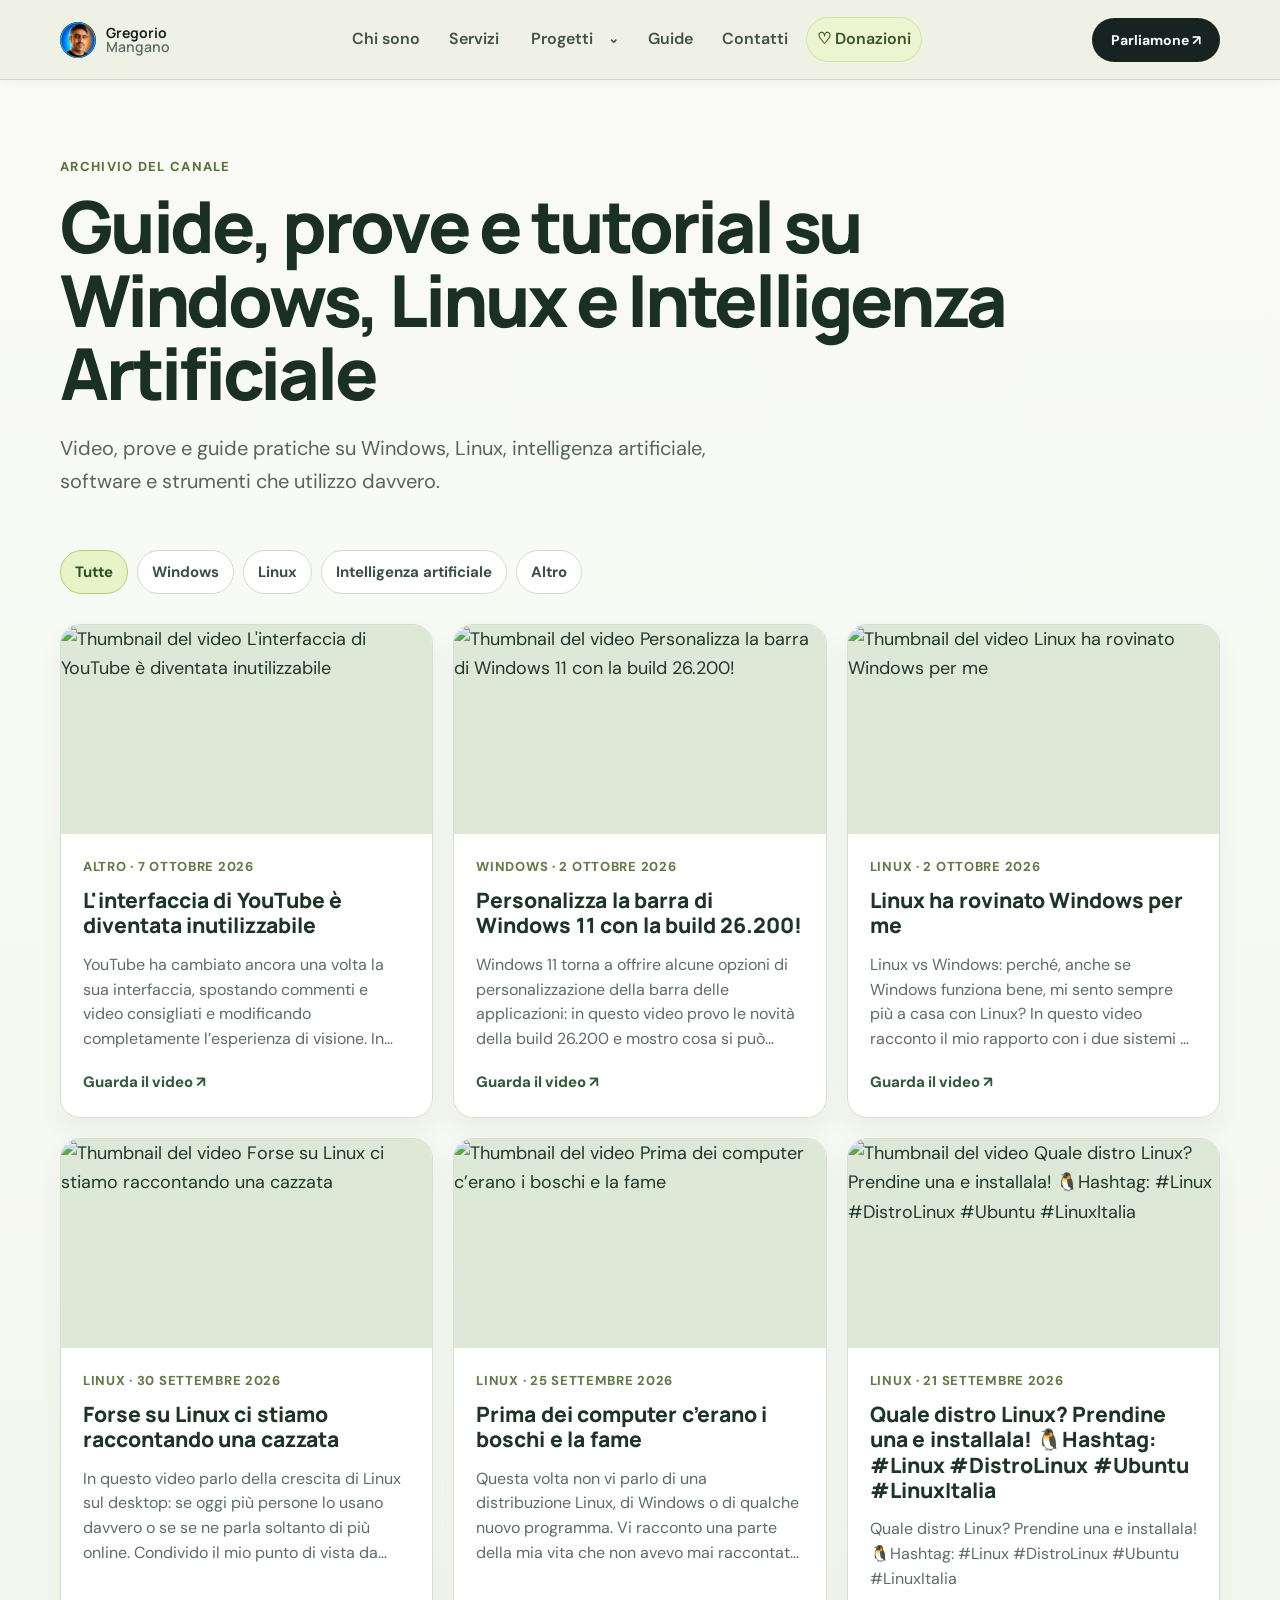
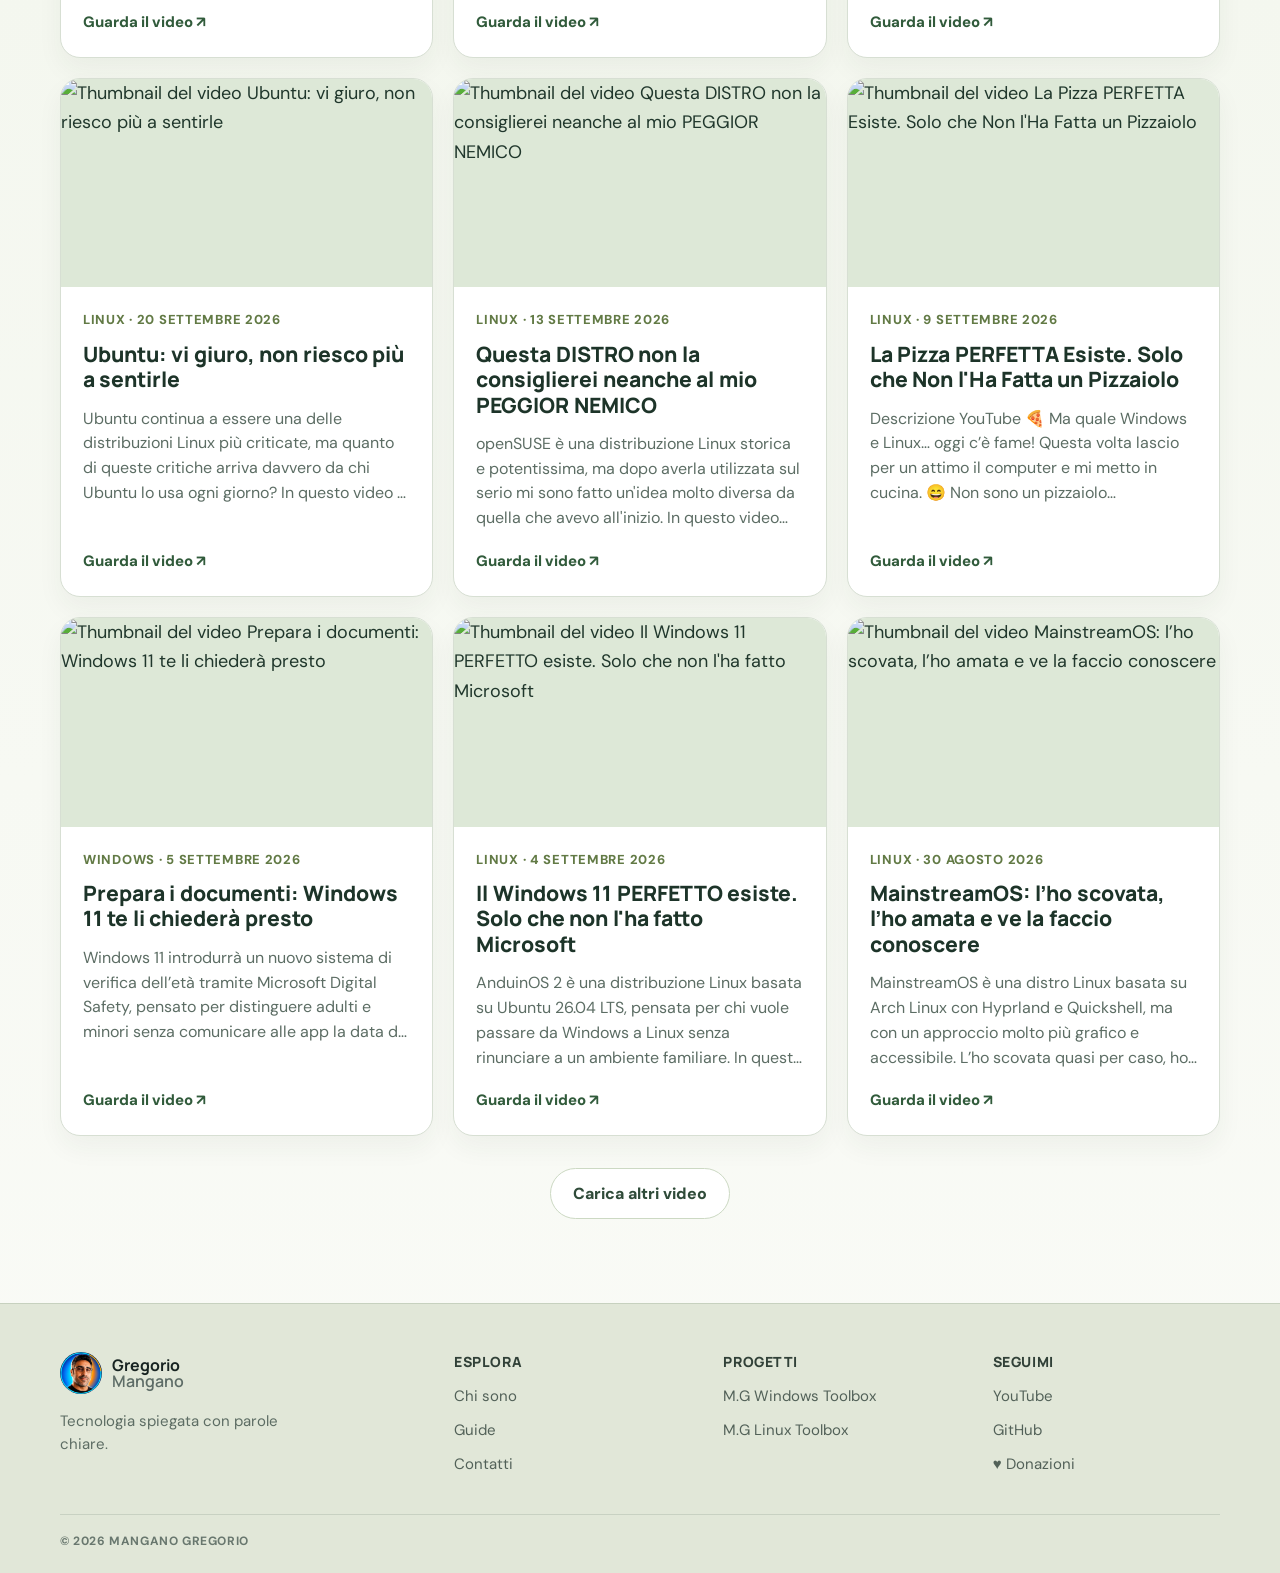
==== commit 7a666b14: "Aggiorna guide YouTube" ====
--- a/guide/index.html
+++ b/guide/index.html
@@ -21,4 +21,4 @@
 <link rel="stylesheet" href="guide.css">
 </head>
 <body class="guide-page">
-<header class="site-header"><a class="brand" href="../index.html"><img src="../assets/branding/gregorio-profilo.jpg" alt="Gregorio Mangano"><span>Gregorio<em>Mangano</em></span></a><nav class="main-nav" aria-label="Navigazione principale"><a href="../index.html#chi-sono">Chi sono</a><a href="../index.html#servizi">Servizi</a><span class="projects-menu"><a href="../index.html#progetti">Progetti</a><details class="projects-dropdown"><summary aria-label="Apri elenco progetti"></summary><div><a href="../mg-windows-toolbox.html">M.G Windows Toolbox</a><a href="../mg-linux-toolbox.html">M.G Linux Toolbox</a></div></details></span><a href="../guide/">Guide</a><a href="../index.html#contatti">Contatti</a><a class="nav-donation" href="../donazioni.html">♡ Donazioni</a></nav><a class="button button-dark header-cta" href="../index.html#contatti">Parliamone ↗</a><button class="menu-toggle" type="button" aria-label="Apri menu" aria-expanded="false" aria-controls="mobile-menu">☰</button><nav id="mobile-menu" class="mobile-menu" aria-label="Menu mobile" hidden><a href="../index.html#chi-sono">Chi sono</a><a href="../index.html#servizi">Servizi</a><details><summary>Progetti</summary><a href="../index.html#progetti">Tutti i progetti</a><a href="../mg-windows-toolbox.html">M.G Windows Toolbox</a><a href="../mg-linux-toolbox.html">M.G Linux Toolbox</a></details><a href="../guide/">Guide</a><a href="../index.html#contatti">Contatti</a><a class="nav-donation" href="../donazioni.html">♡ Donazioni</a><a class="button button-dark" href="../index.html#contatti">Parliamone ↗</a></nav></header><main><section class="guide-wrap guide-hero"><p class="guide-kicker">Archivio del canale</p><h1>Guide, prove e tutorial<span class="guide-h1-topics"> su Windows, Linux e Intelligenza Artificiale</span></h1><p>Video, prove e guide pratiche su Windows, Linux, intelligenza artificiale, software e strumenti che utilizzo davvero.</p></section><section class="guide-wrap guide-archive"><div class="guide-toolbar" aria-label="Filtra i video"><button type="button" data-guide-filter="Tutte">Tutte</button><button type="button" data-guide-filter="Windows">Windows</button><button type="button" data-guide-filter="Linux">Linux</button><button type="button" data-guide-filter="Intelligenza artificiale">Intelligenza artificiale</button><button type="button" data-guide-filter="Altro">Altro</button></div><div class="guide-grid"><article class="guide-card" data-guide-card data-category="Altro"><a href="https://www.youtube.com/watch?v=yzAN4hxifUo" target="_blank" rel="noopener noreferrer" aria-label="Guarda su YouTube: YOUTUBE NON HA PIÙ SENSO… E QUESTA È LA PROVA"><img src="https://i.ytimg.com/vi/yzAN4hxifUo/maxresdefault.jpg" alt="Thumbnail del video YOUTUBE NON HA PIÙ SENSO… E QUESTA È LA PROVA" loading="lazy"><div class="guide-card-body"><p class="guide-card-meta">Altro · 7 ottobre 2026</p><h2>YOUTUBE NON HA PIÙ SENSO… E QUESTA È LA PROVA</h2><p>YouTube ha cambiato ancora una volta la sua interfaccia, spostando commenti e video consigliati e modificando completamente l’esperienza di visione. In questo video ti mostro il nuovo…</p><span>Guarda il video ↗</span></div></a></article><article class="guide-card" data-guide-card data-category="Windows"><a href="https://www.youtube.com/watch?v=b4GrSLSnF_k" target="_blank" rel="noopener noreferrer" aria-label="Guarda su YouTube: Personalizza la barra di Windows 11 con la build 26.200!"><img src="https://i.ytimg.com/vi/b4GrSLSnF_k/maxresdefault.jpg" alt="Thumbnail del video Personalizza la barra di Windows 11 con la build 26.200!" loading="lazy"><div class="guide-card-body"><p class="guide-card-meta">Windows · 2 ottobre 2026</p><h2>Personalizza la barra di Windows 11 con la build 26.200!</h2><p>Windows 11 torna a offrire alcune opzioni di personalizzazione della barra delle applicazioni: in questo video provo le novità della build 26.200 e mostro cosa si può configurare. Vediamo…</p><span>Guarda il video ↗</span></div></a></article><article class="guide-card" data-guide-card data-category="Linux"><a href="https://www.youtube.com/watch?v=f8r5Kj4t4dw" target="_blank" rel="noopener noreferrer" aria-label="Guarda su YouTube: Linux ha rovinato Windows per me"><img src="https://i.ytimg.com/vi/f8r5Kj4t4dw/maxresdefault.jpg" alt="Thumbnail del video Linux ha rovinato Windows per me" loading="lazy"><div class="guide-card-body"><p class="guide-card-meta">Linux · 2 ottobre 2026</p><h2>Linux ha rovinato Windows per me</h2><p>Linux vs Windows: perché, anche se Windows funziona bene, mi sento sempre più a casa con Linux? In questo video racconto il mio rapporto con i due sistemi e perché Windows ha finito per…</p><span>Guarda il video ↗</span></div></a></article><article class="guide-card" data-guide-card data-category="Linux"><a href="https://www.youtube.com/watch?v=OUNO9-Yss-o" target="_blank" rel="noopener noreferrer" aria-label="Guarda su YouTube: Forse su Linux ci stiamo raccontando una cazzata"><img src="https://i.ytimg.com/vi/OUNO9-Yss-o/maxresdefault.jpg" alt="Thumbnail del video Forse su Linux ci stiamo raccontando una cazzata" loading="lazy"><div class="guide-card-body"><p class="guide-card-meta">Linux · 30 settembre 2026</p><h2>Forse su Linux ci stiamo raccontando una cazzata</h2><p>In questo video parlo della crescita di Linux sul desktop: se oggi più persone lo usano davvero o se se ne parla soltanto di più online. Condivido il mio punto di vista da tecnico…</p><span>Guarda il video ↗</span></div></a></article><article class="guide-card" data-guide-card data-category="Linux"><a href="https://www.youtube.com/watch?v=wASuICty1os" target="_blank" rel="noopener noreferrer" aria-label="Guarda su YouTube: Prima dei computer c’erano i boschi e la fame"><img src="https://i.ytimg.com/vi/wASuICty1os/maxresdefault.jpg" alt="Thumbnail del video Prima dei computer c’erano i boschi e la fame" loading="lazy"><div class="guide-card-body"><p class="guide-card-meta">Linux · 25 settembre 2026</p><h2>Prima dei computer c’erano i boschi e la fame</h2><p>Questa volta non vi parlo di una distribuzione Linux, di Windows o di qualche nuovo programma. Vi racconto una parte della mia vita che non avevo mai raccontato davvero. Tutto è partito…</p><span>Guarda il video ↗</span></div></a></article><article class="guide-card" data-guide-card data-category="Linux"><a href="https://www.youtube.com/watch?v=hnU5Zl1i1VY" target="_blank" rel="noopener noreferrer" aria-label="Guarda su YouTube: Quale distro Linux? Prendine una e installala! 🐧Hashtag: #Linux #DistroLinux #Ubuntu  #LinuxItalia"><img src="https://i.ytimg.com/vi/hnU5Zl1i1VY/maxresdefault.jpg" alt="Thumbnail del video Quale distro Linux? Prendine una e installala! 🐧Hashtag: #Linux #DistroLinux #Ubuntu  #LinuxItalia" loading="lazy"><div class="guide-card-body"><p class="guide-card-meta">Linux · 21 settembre 2026</p><h2>Quale distro Linux? Prendine una e installala! 🐧Hashtag: #Linux #DistroLinux #Ubuntu  #LinuxItalia</h2><p>Quale distro Linux? Prendine una e installala! 🐧Hashtag: #Linux #DistroLinux #Ubuntu #LinuxItalia</p><span>Guarda il video ↗</span></div></a></article><article class="guide-card" data-guide-card data-category="Linux"><a href="https://www.youtube.com/watch?v=dQz44D3OaXM" target="_blank" rel="noopener noreferrer" aria-label="Guarda su YouTube: Ubuntu: vi giuro, non riesco più a sentirle"><img src="https://i.ytimg.com/vi/dQz44D3OaXM/maxresdefault.jpg" alt="Thumbnail del video Ubuntu: vi giuro, non riesco più a sentirle" loading="lazy"><div class="guide-card-body"><p class="guide-card-meta">Linux · 20 settembre 2026</p><h2>Ubuntu: vi giuro, non riesco più a sentirle</h2><p>Ubuntu continua a essere una delle distribuzioni Linux più criticate, ma quanto di queste critiche arriva davvero da chi Ubuntu lo usa ogni giorno? In questo video vi dico cosa penso di…</p><span>Guarda il video ↗</span></div></a></article><article class="guide-card" data-guide-card data-category="Linux"><a href="https://www.youtube.com/watch?v=2PaFTdk1_t0" target="_blank" rel="noopener noreferrer" aria-label="Guarda su YouTube: Questa DISTRO non la consiglierei neanche al mio PEGGIOR NEMICO"><img src="https://i.ytimg.com/vi/2PaFTdk1_t0/maxresdefault.jpg" alt="Thumbnail del video Questa DISTRO non la consiglierei neanche al mio PEGGIOR NEMICO" loading="lazy"><div class="guide-card-body"><p class="guide-card-meta">Linux · 13 settembre 2026</p><h2>Questa DISTRO non la consiglierei neanche al mio PEGGIOR NEMICO</h2><p>openSUSE è una distribuzione Linux storica e potentissima, ma dopo averla utilizzata sul serio mi sono fatto un&#x27;idea molto diversa da quella che avevo all&#x27;inizio. In questo video vi…</p><span>Guarda il video ↗</span></div></a></article><article class="guide-card" data-guide-card data-category="Linux"><a href="https://www.youtube.com/watch?v=OcnmZeBDZPY" target="_blank" rel="noopener noreferrer" aria-label="Guarda su YouTube: La Pizza PERFETTA Esiste. Solo che Non l&#x27;Ha Fatta un Pizzaiolo"><img src="https://i.ytimg.com/vi/OcnmZeBDZPY/maxresdefault.jpg" alt="Thumbnail del video La Pizza PERFETTA Esiste. Solo che Non l&#x27;Ha Fatta un Pizzaiolo" loading="lazy"><div class="guide-card-body"><p class="guide-card-meta">Linux · 9 settembre 2026</p><h2>La Pizza PERFETTA Esiste. Solo che Non l&#x27;Ha Fatta un Pizzaiolo</h2><p>Descrizione YouTube 🍕 Ma quale Windows e Linux… oggi c’è fame! Questa volta lascio per un attimo il computer e mi metto in cucina. 😄 Non sono un pizzaiolo professionista e questo non vuole…</p><span>Guarda il video ↗</span></div></a></article><article class="guide-card" data-guide-card data-category="Windows"><a href="https://www.youtube.com/watch?v=MxsXTs9lHmI" target="_blank" rel="noopener noreferrer" aria-label="Guarda su YouTube: Prepara i documenti: Windows 11 te li chiederà presto"><img src="https://i.ytimg.com/vi/MxsXTs9lHmI/maxresdefault.jpg" alt="Thumbnail del video Prepara i documenti: Windows 11 te li chiederà presto" loading="lazy"><div class="guide-card-body"><p class="guide-card-meta">Windows · 5 settembre 2026</p><h2>Prepara i documenti: Windows 11 te li chiederà presto</h2><p>Windows 11 introdurrà un nuovo sistema di verifica dell’età tramite Microsoft Digital Safety, pensato per distinguere adulti e minori senza comunicare alle app la data di nascita o l’età…</p><span>Guarda il video ↗</span></div></a></article><article class="guide-card" data-guide-card data-category="Linux"><a href="https://www.youtube.com/watch?v=COesU7kKuGE" target="_blank" rel="noopener noreferrer" aria-label="Guarda su YouTube: Il Windows 11 PERFETTO esiste. Solo che non l&#x27;ha fatto Microsoft"><img src="https://i.ytimg.com/vi/COesU7kKuGE/maxresdefault.jpg" alt="Thumbnail del video Il Windows 11 PERFETTO esiste. Solo che non l&#x27;ha fatto Microsoft" loading="lazy"><div class="guide-card-body"><p class="guide-card-meta">Linux · 4 settembre 2026</p><h2>Il Windows 11 PERFETTO esiste. Solo che non l&#x27;ha fatto Microsoft</h2><p>AnduinOS 2 è una distribuzione Linux basata su Ubuntu 26.04 LTS, pensata per chi vuole passare da Windows a Linux senza rinunciare a un ambiente familiare. In questa recensione provo…</p><span>Guarda il video ↗</span></div></a></article><article class="guide-card" data-guide-card data-category="Linux"><a href="https://www.youtube.com/watch?v=r5OciKn8pmM" target="_blank" rel="noopener noreferrer" aria-label="Guarda su YouTube: MainstreamOS: l’ho scovata, l’ho amata e ve la faccio conoscere"><img src="https://i.ytimg.com/vi/r5OciKn8pmM/maxresdefault.jpg" alt="Thumbnail del video MainstreamOS: l’ho scovata, l’ho amata e ve la faccio conoscere" loading="lazy"><div class="guide-card-body"><p class="guide-card-meta">Linux · 30 agosto 2026</p><h2>MainstreamOS: l’ho scovata, l’ho amata e ve la faccio conoscere</h2><p>MainstreamOS è una distro Linux basata su Arch Linux con Hyprland e Quickshell, ma con un approccio molto più grafico e accessibile. L’ho scovata quasi per caso, ho iniziato a provarla e…</p><span>Guarda il video ↗</span></div></a></article><article class="guide-card" data-guide-card data-category="Linux"><a href="https://www.youtube.com/watch?v=fXqzaQU0EgQ" target="_blank" rel="noopener noreferrer" aria-label="Guarda su YouTube: Tutti Parlano di Omarchy… Io Non Capisco il Perché"><img src="https://i.ytimg.com/vi/fXqzaQU0EgQ/maxresdefault.jpg" alt="Thumbnail del video Tutti Parlano di Omarchy… Io Non Capisco il Perché" loading="lazy"><div class="guide-card-body"><p class="guide-card-meta">Linux · 29 agosto 2026</p><h2>Tutti Parlano di Omarchy… Io Non Capisco il Perché</h2><p>Omarchy Linux propone un modo completamente diverso di utilizzare il PC: Hyprland, finestre tiling, scorciatoie da tastiera e un&#x27;esperienza lontanissima dal classico desktop Windows, KDE o…</p><span>Guarda il video ↗</span></div></a></article><article class="guide-card" data-guide-card data-category="Windows"><a href="https://www.youtube.com/watch?v=0YOJoq-laR8" target="_blank" rel="noopener noreferrer" aria-label="Guarda su YouTube: TUTTO QUELLO CHE SERVE PER WINDOWS in 2 TOOL GRATIS 🧰"><img src="https://i.ytimg.com/vi/0YOJoq-laR8/maxresdefault.jpg" alt="Thumbnail del video TUTTO QUELLO CHE SERVE PER WINDOWS in 2 TOOL GRATIS 🧰" loading="lazy"><div class="guide-card-body"><p class="guide-card-meta">Windows · 27 agosto 2026</p><h2>TUTTO QUELLO CHE SERVE PER WINDOWS in 2 TOOL GRATIS 🧰</h2><p>Due tool gratuiti raccolgono molte delle funzioni utili per lavorare, sistemare e mantenere un PC Windows. Gregorio presenta i programmi, mostra cosa si può fare con ciascuno e spiega come…</p><span>Guarda il video ↗</span></div></a></article><article class="guide-card" data-guide-card data-category="Windows"><a href="https://www.youtube.com/watch?v=7clhIGLLd-Q" target="_blank" rel="noopener noreferrer" aria-label="Guarda su YouTube: Ho creato un tool per Windows: il desktop diventa un centro di controllo"><img src="https://i.ytimg.com/vi/7clhIGLLd-Q/maxresdefault.jpg" alt="Thumbnail del video Ho creato un tool per Windows: il desktop diventa un centro di controllo" loading="lazy"><div class="guide-card-body"><p class="guide-card-meta">Windows · 20 agosto 2026</p><h2>Ho creato un tool per Windows: il desktop diventa un centro di controllo</h2><p>Gregorio mostra il tool per Windows che trasforma il desktop in un centro di controllo per le funzioni e gli strumenti del PC. La descrizione segue la prova dell’applicazione e le funzioni…</p><span>Guarda il video ↗</span></div></a></article><article class="guide-card" data-guide-card data-category="Intelligenza artificiale"><a href="https://www.youtube.com/watch?v=WPfi-n1Bab8" target="_blank" rel="noopener noreferrer" aria-label="Guarda su YouTube: Finalmente ChatGPT su Linux: ecco come usare Codex"><img src="https://i.ytimg.com/vi/WPfi-n1Bab8/maxresdefault.jpg" alt="Thumbnail del video Finalmente ChatGPT su Linux: ecco come usare Codex" loading="lazy"><div class="guide-card-body"><p class="guide-card-meta">Intelligenza artificiale · 15 agosto 2026</p><h2>Finalmente ChatGPT su Linux: ecco come usare Codex</h2><p>ChatGPT arriva su Linux e Gregorio mostra come usare Codex per lavorare con l’intelligenza artificiale direttamente dal sistema operativo. Nel video vengono mostrati l’avvio dello…</p><span>Guarda il video ↗</span></div></a></article><article class="guide-card" data-guide-card data-category="Windows"><a href="https://www.youtube.com/watch?v=2EH7186WU30" target="_blank" rel="noopener noreferrer" aria-label="Guarda su YouTube: UN SOLO TOOL per SISTEMARE WINDOWS: App, Driver, Riparazione e molto altro"><img src="https://i.ytimg.com/vi/2EH7186WU30/maxresdefault.jpg" alt="Thumbnail del video UN SOLO TOOL per SISTEMARE WINDOWS: App, Driver, Riparazione e molto altro" loading="lazy"><div class="guide-card-body"><p class="guide-card-meta">Windows · 12 agosto 2026</p><h2>UN SOLO TOOL per SISTEMARE WINDOWS: App, Driver, Riparazione e molto altro</h2><p>Un solo tool riunisce diverse funzioni per sistemare Windows: applicazioni, driver, riparazione e altre operazioni di manutenzione. Gregorio mostra l’interfaccia del programma e prova le…</p><span>Guarda il video ↗</span></div></a></article><article class="guide-card" data-guide-card data-category="Linux"><a href="https://www.youtube.com/watch?v=XZDoN_a76yE" target="_blank" rel="noopener noreferrer" aria-label="Guarda su YouTube: Linus Torvalds: l’AI sta cambiando il Kernel Linux 🤖🐧 #linux #LinusTorvalds"><img src="https://i.ytimg.com/vi/XZDoN_a76yE/maxresdefault.jpg" alt="Thumbnail del video Linus Torvalds: l’AI sta cambiando il Kernel Linux 🤖🐧 #linux #LinusTorvalds" loading="lazy"><div class="guide-card-body"><p class="guide-card-meta">Linux · 12 agosto 2026</p><h2>Linus Torvalds: l’AI sta cambiando il Kernel Linux 🤖🐧 #linux #LinusTorvalds</h2><p>L’intelligenza artificiale sta aiutando a scoprire sempre più problemi e correzioni nel kernel Linux. Ma il programmatore resta fondamentale: l’AI accelera il lavoro, non lo sostituisce.…</p><span>Guarda il video ↗</span></div></a></article><article class="guide-card" data-guide-card data-category="Linux"><a href="https://www.youtube.com/watch?v=hXZ519Q0kM0" target="_blank" rel="noopener noreferrer" aria-label="Guarda su YouTube: STA CAMBIANDO TUTTO ★ Gregorio Weekly"><img src="https://i.ytimg.com/vi/hXZ519Q0kM0/maxresdefault.jpg" alt="Thumbnail del video STA CAMBIANDO TUTTO ★ Gregorio Weekly" loading="lazy"><div class="guide-card-body"><p class="guide-card-meta">Linux · 9 agosto 2026</p><h2>STA CAMBIANDO TUTTO ★ Gregorio Weekly</h2><p>In questo Gregorio Weekly Gregorio parla dei cambiamenti che stanno interessando il mondo della tecnologia, Linux e gli strumenti che usa e prova sul canale. Il video raccoglie…</p><span>Guarda il video ↗</span></div></a></article><article class="guide-card" data-guide-card data-category="Linux"><a href="https://www.youtube.com/watch?v=wcBmamaFWZo" target="_blank" rel="noopener noreferrer" aria-label="Guarda su YouTube: La Mia App Linux si Aggiorna: Antivirus + Nuovi Tools!"><img src="https://i.ytimg.com/vi/wcBmamaFWZo/maxresdefault.jpg" alt="Thumbnail del video La Mia App Linux si Aggiorna: Antivirus + Nuovi Tools!" loading="lazy"><div class="guide-card-body"><p class="guide-card-meta">Linux · 7 agosto 2026</p><h2>La Mia App Linux si Aggiorna: Antivirus + Nuovi Tools!</h2><p>La mia applicazione per Linux si aggiorna con nuovi strumenti, compreso un controllo antivirus, e diventa più completa per la gestione del sistema. Gregorio presenta le novità dell’app,…</p><span>Guarda il video ↗</span></div></a></article><article class="guide-card" data-guide-card data-category="Linux"><a href="https://www.youtube.com/watch?v=Bu7Ib25Rr_Y" target="_blank" rel="noopener noreferrer" aria-label="Guarda su YouTube: Un Solo Pannello per Controllare Tutto Linux: M.G Linux Toolbox"><img src="https://i.ytimg.com/vi/Bu7Ib25Rr_Y/maxresdefault.jpg" alt="Thumbnail del video Un Solo Pannello per Controllare Tutto Linux: M.G Linux Toolbox" loading="lazy"><div class="guide-card-body"><p class="guide-card-meta">Linux · 3 agosto 2026</p><h2>Un Solo Pannello per Controllare Tutto Linux: M.G Linux Toolbox</h2><p>M.G Linux Toolbox raccoglie in un solo pannello strumenti utili per amministrare e configurare Linux senza cercare ogni funzione in menu diversi. Gregorio mostra le funzioni del toolbox e…</p><span>Guarda il video ↗</span></div></a></article><article class="guide-card" data-guide-card data-category="Linux"><a href="https://www.youtube.com/watch?v=hV2Mr_gwbIQ" target="_blank" rel="noopener noreferrer" aria-label="Guarda su YouTube: Linux: Snap, Secure Boot e Distro Leggere | Rispondo alle Vostre Domande"><img src="https://i.ytimg.com/vi/hV2Mr_gwbIQ/maxresdefault.jpg" alt="Thumbnail del video Linux: Snap, Secure Boot e Distro Leggere | Rispondo alle Vostre Domande" loading="lazy"><div class="guide-card-body"><p class="guide-card-meta">Linux · 30 luglio 2026</p><h2>Linux: Snap, Secure Boot e Distro Leggere | Rispondo alle Vostre Domande</h2><p>Gregorio risponde alle domande della community su Snap, Secure Boot, distribuzioni Linux a 32 bit e distro leggere per computer vecchi. Nel video spiega perché considera affidabili i…</p><span>Guarda il video ↗</span></div></a></article><article class="guide-card" data-guide-card data-category="Intelligenza artificiale"><a href="https://www.youtube.com/watch?v=YNMGYocXdig" target="_blank" rel="noopener noreferrer" aria-label="Guarda su YouTube: La Cina ha liberato l’IA più GRANDE del mondo: Kimi K3 è assurda"><img src="https://i.ytimg.com/vi/YNMGYocXdig/maxresdefault.jpg" alt="Thumbnail del video La Cina ha liberato l’IA più GRANDE del mondo: Kimi K3 è assurda" loading="lazy"><div class="guide-card-body"><p class="guide-card-meta">Intelligenza artificiale · 29 luglio 2026</p><h2>La Cina ha liberato l’IA più GRANDE del mondo: Kimi K3 è assurda</h2><p>Kimi K3 è un modello di intelligenza artificiale cinese enorme, con 2.800 miliardi di parametri e pesi pubblicati. Gregorio spiega come funziona, perché richiede un’infrastruttura…</p><span>Guarda il video ↗</span></div></a></article><article class="guide-card" data-guide-card data-category="Linux"><a href="https://www.youtube.com/watch?v=6b0Hk5DA9wo" target="_blank" rel="noopener noreferrer" aria-label="Guarda su YouTube: Ha costruito DA SOLO il Linux che tutti aspettavano"><img src="https://i.ytimg.com/vi/6b0Hk5DA9wo/maxresdefault.jpg" alt="Thumbnail del video Ha costruito DA SOLO il Linux che tutti aspettavano" loading="lazy"><div class="guide-card-body"><p class="guide-card-meta">Linux · 25 luglio 2026</p><h2>Ha costruito DA SOLO il Linux che tutti aspettavano</h2><p>Void Linux diventa più accessibile grazie a Odyssey, una derivata che porta un’interfaccia grafica e strumenti semplici anche nelle operazioni normalmente riservate al terminale. Gregorio…</p><span>Guarda il video ↗</span></div></a></article><article class="guide-card" data-guide-card data-category="Windows"><a href="https://www.youtube.com/watch?v=OeSZ05UvZcg" target="_blank" rel="noopener noreferrer" aria-label="Guarda su YouTube: È bello, è veloce e può mandare in pensione Outlook"><img src="https://i.ytimg.com/vi/OeSZ05UvZcg/maxresdefault.jpg" alt="Thumbnail del video È bello, è veloce e può mandare in pensione Outlook" loading="lazy"><div class="guide-card-body"><p class="guide-card-meta">Windows · 23 luglio 2026</p><h2>È bello, è veloce e può mandare in pensione Outlook</h2><p>Skim è un client email leggero per Windows che raccoglie la posta in un’unica applicazione e punta sulle funzioni essenziali senza la complessità di Outlook. Gregorio mostra installazione,…</p><span>Guarda il video ↗</span></div></a></article><article class="guide-card" data-guide-card data-category="Altro"><a href="https://www.youtube.com/watch?v=w0IbmLnZfhs" target="_blank" rel="noopener noreferrer" aria-label="Guarda su YouTube: Così sistemo PC e smartphone senza muovermi da casa"><img src="https://i.ytimg.com/vi/w0IbmLnZfhs/maxresdefault.jpg" alt="Thumbnail del video Così sistemo PC e smartphone senza muovermi da casa" loading="lazy"><div class="guide-card-body"><p class="guide-card-meta">Altro · 21 luglio 2026</p><h2>Così sistemo PC e smartphone senza muovermi da casa</h2><p>Iperius Remote permette di controllare PC e smartphone a distanza e di offrire assistenza senza essere fisicamente davanti al dispositivo. Gregorio mostra un collegamento reale al telefono…</p><span>Guarda il video ↗</span></div></a></article><article class="guide-card" data-guide-card data-category="Linux"><a href="https://www.youtube.com/watch?v=dQdwE4CZsYo" target="_blank" rel="noopener noreferrer" aria-label="Guarda su YouTube: Installare pacchetti su Arch? Ora è banale con Shelly"><img src="https://i.ytimg.com/vi/dQdwE4CZsYo/maxresdefault.jpg" alt="Thumbnail del video Installare pacchetti su Arch? Ora è banale con Shelly" loading="lazy"><div class="guide-card-body"><p class="guide-card-meta">Linux · 14 luglio 2026</p><h2>Installare pacchetti su Arch? Ora è banale con Shelly</h2><p>Shelly è un gestore grafico di pacchetti per Arch Linux che permette di cercare, installare e gestire programmi senza usare continuamente il terminale. Gregorio mostra come funziona su…</p><span>Guarda il video ↗</span></div></a></article><article class="guide-card" data-guide-card data-category="Linux"><a href="https://www.youtube.com/watch?v=fIwr3lODTP8" target="_blank" rel="noopener noreferrer" aria-label="Guarda su YouTube: Windows 11, Linux e antivirus: le vostre domande più dure"><img src="https://i.ytimg.com/vi/fIwr3lODTP8/maxresdefault.jpg" alt="Thumbnail del video Windows 11, Linux e antivirus: le vostre domande più dure" loading="lazy"><div class="guide-card-body"><p class="guide-card-meta">Linux · 12 luglio 2026</p><h2>Windows 11, Linux e antivirus: le vostre domande più dure</h2><p>Gregorio risponde a dieci domande reali della community su Linux, Windows 11, antivirus, dual boot, privacy e aggiornamento dei PC. Nel video si parla di scuola e migrazione a Linux,…</p><span>Guarda il video ↗</span></div></a></article><article class="guide-card" data-guide-card data-category="Windows"><a href="https://www.youtube.com/watch?v=V0cOb2qYPZY" target="_blank" rel="noopener noreferrer" aria-label="Guarda su YouTube: Presto su Windows 11: reinstalli tutto con un solo click"><img src="https://i.ytimg.com/vi/V0cOb2qYPZY/maxresdefault.jpg" alt="Thumbnail del video Presto su Windows 11: reinstalli tutto con un solo click" loading="lazy"><div class="guide-card-body"><p class="guide-card-meta">Windows · 11 luglio 2026</p><h2>Presto su Windows 11: reinstalli tutto con un solo click</h2><p>Windows 11 introduce una reinstallazione dal cloud che può eliminare la necessità di preparare una chiavetta USB. Gregorio mostra dove si trova la funzione e cosa succede davvero ai dati…</p><span>Guarda il video ↗</span></div></a></article><article class="guide-card" data-guide-card data-category="Linux"><a href="https://www.youtube.com/watch?v=CM-sndxnQaU" target="_blank" rel="noopener noreferrer" aria-label="Guarda su YouTube: Linux Mint lascia finalmente l&#x27;età della pietra"><img src="https://i.ytimg.com/vi/CM-sndxnQaU/maxresdefault.jpg" alt="Thumbnail del video Linux Mint lascia finalmente l&#x27;età della pietra" loading="lazy"><div class="guide-card-body"><p class="guide-card-meta">Linux · 10 luglio 2026</p><h2>Linux Mint lascia finalmente l&#x27;età della pietra</h2><p>Linux Mint può finalmente diventare una distribuzione consigliabile a tutti: Gregorio spiega perché l’integrazione di Wayland cambia il giudizio sul sistema. Il video confronta la…</p><span>Guarda il video ↗</span></div></a></article><article class="guide-card" data-guide-card data-category="Intelligenza artificiale"><a href="https://www.youtube.com/watch?v=WenMKcTTvLI" target="_blank" rel="noopener noreferrer" aria-label="Guarda su YouTube: Qwen AI: L&#x27;IA GRATUITA che YouTube ti nasconde"><img src="https://i.ytimg.com/vi/WenMKcTTvLI/maxresdefault.jpg" alt="Thumbnail del video Qwen AI: L&#x27;IA GRATUITA che YouTube ti nasconde" loading="lazy"><div class="guide-card-body"><p class="guide-card-meta">Intelligenza artificiale · 7 luglio 2026</p><h2>Qwen AI: L&#x27;IA GRATUITA che YouTube ti nasconde</h2><p>Qwen è un’intelligenza artificiale gratuita che, secondo Gregorio, offre molto più di quanto ci si aspetti: memoria, immagini, video, ricerca, studio, sviluppo web e confronto tra modelli.…</p><span>Guarda il video ↗</span></div></a></article><article class="guide-card" data-guide-card data-category="Intelligenza artificiale"><a href="https://www.youtube.com/watch?v=z1_hgRt_Ez4" target="_blank" rel="noopener noreferrer" aria-label="Guarda su YouTube: ChatGPT vs Gemini vs Claude: Qual è la Migliore AI Gratis?"><img src="https://i.ytimg.com/vi/z1_hgRt_Ez4/maxresdefault.jpg" alt="Thumbnail del video ChatGPT vs Gemini vs Claude: Qual è la Migliore AI Gratis?" loading="lazy"><div class="guide-card-body"><p class="guide-card-meta">Intelligenza artificiale · 5 luglio 2026</p><h2>ChatGPT vs Gemini vs Claude: Qual è la Migliore AI Gratis?</h2><p>In questo video Gregorio confronta ChatGPT, Gemini e Claude nell’uso quotidiano, partendo da esempi concreti: riparare un’auto, gestire una bolletta, rispondere a una mail, studiare e…</p><span>Guarda il video ↗</span></div></a></article><article class="guide-card" data-guide-card data-category="Windows"><a href="https://www.youtube.com/watch?v=TL56ohS4t1s" target="_blank" rel="noopener noreferrer" aria-label="Guarda su YouTube: PC Lento? Sistemalo Gratis con Questo Metodo (Senza Tecnico)"><img src="https://i.ytimg.com/vi/TL56ohS4t1s/maxresdefault.jpg" alt="Thumbnail del video PC Lento? Sistemalo Gratis con Questo Metodo (Senza Tecnico)" loading="lazy"><div class="guide-card-body"><p class="guide-card-meta">Windows · 4 luglio 2026</p><h2>PC Lento? Sistemalo Gratis con Questo Metodo (Senza Tecnico)</h2><p>Un PC Windows lento non va necessariamente buttato. In questo video Gregorio mostra come alleggerirlo con un programma gratuito e alcune impostazioni manuali. La guida spiega perché…</p><span>Guarda il video ↗</span></div></a></article><article class="guide-card" data-guide-card data-category="Windows"><a href="https://www.youtube.com/watch?v=zmj-Xxp_7EM" target="_blank" rel="noopener noreferrer" aria-label="Guarda su YouTube: Rufus 4.15: Windows 11 Pulito, Ma Questa Opzione Cancella Tutto"><img src="https://i.ytimg.com/vi/zmj-Xxp_7EM/maxresdefault.jpg" alt="Thumbnail del video Rufus 4.15: Windows 11 Pulito, Ma Questa Opzione Cancella Tutto" loading="lazy"><div class="guide-card-body"><p class="guide-card-meta">Windows · 30 giugno 2026</p><h2>Rufus 4.15: Windows 11 Pulito, Ma Questa Opzione Cancella Tutto</h2><p>Rufus 4.15 permette di preparare e installare Windows 11 in modo più rapido e automatizzato, ma una modalità può cancellare interi dischi. In questo video Gregorio mostra il rischio reale…</p><span>Guarda il video ↗</span></div></a></article><article class="guide-card" data-guide-card data-category="Linux"><a href="https://www.youtube.com/watch?v=9UAdv8-PdLo" target="_blank" rel="noopener noreferrer" aria-label="Guarda su YouTube: La Verità sugli Utenti Linux che Nessuno Vuole Ammettere"><img src="https://i.ytimg.com/vi/9UAdv8-PdLo/maxresdefault.jpg" alt="Thumbnail del video La Verità sugli Utenti Linux che Nessuno Vuole Ammettere" loading="lazy"><div class="guide-card-body"><p class="guide-card-meta">Linux · 27 giugno 2026</p><h2>La Verità sugli Utenti Linux che Nessuno Vuole Ammettere</h2><p>In questo video Gregorio racconta con ironia le regole assurde del “vero” utente Linux: hardware vecchio, tastiera al posto del mouse, paura della modernità e terminale sempre acceso. Una…</p><span>Guarda il video ↗</span></div></a></article><article class="guide-card" data-guide-card data-category="Windows"><a href="https://www.youtube.com/watch?v=0Foj71Dyd1U" target="_blank" rel="noopener noreferrer" aria-label="Guarda su YouTube: Mi ringrazierai: un solo programma per Windows. Tutto il resto sparisce"><img src="https://i.ytimg.com/vi/0Foj71Dyd1U/maxresdefault.jpg" alt="Thumbnail del video Mi ringrazierai: un solo programma per Windows. Tutto il resto sparisce" loading="lazy"><div class="guide-card-body"><p class="guide-card-meta">Windows · 24 giugno 2026</p><h2>Mi ringrazierai: un solo programma per Windows. Tutto il resto sparisce</h2><p>In questo video Gregorio presenta un programma gratuito per Windows che raccoglie ottimizzazioni, pulizia, impostazioni di privacy, strumenti per il gaming e installazione di applicazioni…</p><span>Guarda il video ↗</span></div></a></article><article class="guide-card" data-guide-card data-category="Linux"><a href="https://www.youtube.com/watch?v=3oFABODdLwA" target="_blank" rel="noopener noreferrer" aria-label="Guarda su YouTube: Installare Programmi su Linux: L’Errore che Fanno Tutti"><img src="https://i.ytimg.com/vi/3oFABODdLwA/maxresdefault.jpg" alt="Thumbnail del video Installare Programmi su Linux: L’Errore che Fanno Tutti" loading="lazy"><div class="guide-card-body"><p class="guide-card-meta">Linux · 23 giugno 2026</p><h2>Installare Programmi su Linux: L’Errore che Fanno Tutti</h2><p>Installare programmi su Linux non significa automaticamente avere un sistema sicuro. In questo video Gregorio chiarisce quali sono i rischi reali e dove gli utenti sbagliano più spesso. Si…</p><span>Guarda il video ↗</span></div></a></article><article class="guide-card" data-guide-card data-category="Windows"><a href="https://www.youtube.com/watch?v=ZUAkCRB3aXw" target="_blank" rel="noopener noreferrer" aria-label="Guarda su YouTube: Disco Pieno? Questo Programma Gratis Libera Spazio su Windows e Linux"><img src="https://i.ytimg.com/vi/ZUAkCRB3aXw/maxresdefault.jpg" alt="Thumbnail del video Disco Pieno? Questo Programma Gratis Libera Spazio su Windows e Linux" loading="lazy"><div class="guide-card-body"><p class="guide-card-meta">Windows · 19 giugno 2026</p><h2>Disco Pieno? Questo Programma Gratis Libera Spazio su Windows e Linux</h2><p>Se il disco del PC si riempie e non riesci a capire quali file occupano spazio, in questo video Gregorio mostra un programma gratuito disponibile per Windows e Linux. La guida parte…</p><span>Guarda il video ↗</span></div></a></article><article class="guide-card" data-guide-card data-category="Linux"><a href="https://www.youtube.com/watch?v=Fm0WuSbBmW4" target="_blank" rel="noopener noreferrer" aria-label="Guarda su YouTube: Windows vs Linux: Il Motivo Psicologico per Cui Non Cambi Mai"><img src="https://i.ytimg.com/vi/Fm0WuSbBmW4/maxresdefault.jpg" alt="Thumbnail del video Windows vs Linux: Il Motivo Psicologico per Cui Non Cambi Mai" loading="lazy"><div class="guide-card-body"><p class="guide-card-meta">Linux · 18 giugno 2026</p><h2>Windows vs Linux: Il Motivo Psicologico per Cui Non Cambi Mai</h2><p>In questo video Gregorio racconta cosa succede davvero quando propone Linux ai clienti che usano da anni Windows e perché il passaggio non è soltanto una scelta tecnica. Partendo dalle…</p><span>Guarda il video ↗</span></div></a></article><article class="guide-card" data-guide-card data-category="Linux"><a href="https://www.youtube.com/watch?v=zLDGlscskPQ" target="_blank" rel="noopener noreferrer" aria-label="Guarda su YouTube: Flatpak, AppImage o AUR: Quale Rischia Davvero di Infettare Linux?"><img src="https://i.ytimg.com/vi/zLDGlscskPQ/maxresdefault.jpg" alt="Thumbnail del video Flatpak, AppImage o AUR: Quale Rischia Davvero di Infettare Linux?" loading="lazy"><div class="guide-card-body"><p class="guide-card-meta">Linux · 17 giugno 2026</p><h2>Flatpak, AppImage o AUR: Quale Rischia Davvero di Infettare Linux?</h2><p>In questo video Gregorio chiarisce un equivoco importante sulla sicurezza dei programmi Linux: Flatpak, AppImage, Snap e AUR non sono automaticamente sicuri solo per il formato che…</p><span>Guarda il video ↗</span></div></a></article><article class="guide-card" data-guide-card data-category="Linux"><a href="https://www.youtube.com/watch?v=4efJ2P28Fqo" target="_blank" rel="noopener noreferrer" aria-label="Guarda su YouTube: È finita per ARCH LINUX? La verità sull&#x27;attacco all&#x27;AUR"><img src="https://i.ytimg.com/vi/4efJ2P28Fqo/maxresdefault.jpg" alt="Thumbnail del video È finita per ARCH LINUX? La verità sull&#x27;attacco all&#x27;AUR" loading="lazy"><div class="guide-card-body"><p class="guide-card-meta">Linux · 17 giugno 2026</p><h2>È finita per ARCH LINUX? La verità sull&#x27;attacco all&#x27;AUR</h2><p>In questo video Gregorio analizza l’attacco che ha coinvolto diversi pacchetti dell’AUR di Arch Linux e spiega perché il problema non riguarda soltanto un normale virus visibile sullo…</p><span>Guarda il video ↗</span></div></a></article><article class="guide-card" data-guide-card data-category="Linux"><a href="https://www.youtube.com/watch?v=8lDQY27w2sU" target="_blank" rel="noopener noreferrer" aria-label="Guarda su YouTube: Ho lasciato Ubuntu, Mint e Zorin per questa distro Linux sconosciuta"><img src="https://i.ytimg.com/vi/8lDQY27w2sU/maxresdefault.jpg" alt="Thumbnail del video Ho lasciato Ubuntu, Mint e Zorin per questa distro Linux sconosciuta" loading="lazy"><div class="guide-card-body"><p class="guide-card-meta">Linux · 13 giugno 2026</p><h2>Ho lasciato Ubuntu, Mint e Zorin per questa distro Linux sconosciuta</h2><p>In questo video Gregorio presenta e prova PikaOS, una distribuzione basata su Debian stable pensata per offrire un sistema già pronto per giochi, multimedia, driver e personalizzazione. La…</p><span>Guarda il video ↗</span></div></a></article><article class="guide-card" data-guide-card data-category="Windows"><a href="https://www.youtube.com/watch?v=HvykPg1kIfE" target="_blank" rel="noopener noreferrer" aria-label="Guarda su YouTube: Come Clonare Hard Disk su SSD senza Reinstallare Windows (Guida 2026)"><img src="https://i.ytimg.com/vi/HvykPg1kIfE/maxresdefault.jpg" alt="Thumbnail del video Come Clonare Hard Disk su SSD senza Reinstallare Windows (Guida 2026)" loading="lazy"><div class="guide-card-body"><p class="guide-card-meta">Windows · 12 giugno 2026</p><h2>Come Clonare Hard Disk su SSD senza Reinstallare Windows (Guida 2026)</h2><p>In questo video Gregorio mostra come sostituire un hard disk con un SSD senza reinstallare Windows e senza perdere programmi, password e documenti. La procedura parte dalla scelta del…</p><span>Guarda il video ↗</span></div></a></article><article class="guide-card" data-guide-card data-category="Windows"><a href="https://www.youtube.com/watch?v=bxJPYF4l0os" target="_blank" rel="noopener noreferrer" aria-label="Guarda su YouTube: Ho licenziato Windows. Ecco come lavoro DAVVERO con Linux."><img src="https://i.ytimg.com/vi/bxJPYF4l0os/maxresdefault.jpg" alt="Thumbnail del video Ho licenziato Windows. Ecco come lavoro DAVVERO con Linux." loading="lazy"><div class="guide-card-body"><p class="guide-card-meta">Windows · 9 giugno 2026</p><h2>Ho licenziato Windows. Ecco come lavoro DAVVERO con Linux.</h2><p>In questo video Gregorio mostra come lavora davvero ogni giorno con Linux, dopo aver abbandonato Windows: organizzazione, assistenza informatica, montaggio video, studio e gestione del…</p><span>Guarda il video ↗</span></div></a></article><article class="guide-card" data-guide-card data-category="Linux"><a href="https://www.youtube.com/watch?v=ozo_IXC5tcs" target="_blank" rel="noopener noreferrer" aria-label="Guarda su YouTube: WinBoat Divora la RAM all’Avvio: Fermalo per Sempre"><img src="https://i.ytimg.com/vi/ozo_IXC5tcs/maxresdefault.jpg" alt="Thumbnail del video WinBoat Divora la RAM all’Avvio: Fermalo per Sempre" loading="lazy"><div class="guide-card-body"><p class="guide-card-meta">Linux · 8 giugno 2026</p><h2>WinBoat Divora la RAM all’Avvio: Fermalo per Sempre</h2><p>In questo video Gregorio mostra un problema concreto di WinBoat: il programma parte automaticamente all’avvio di Linux e consuma RAM anche quando sembra chiuso. La prova parte dal…</p><span>Guarda il video ↗</span></div></a></article><article class="guide-card" data-guide-card data-category="Linux"><a href="https://www.youtube.com/watch?v=qCQ1AK27O2M" target="_blank" rel="noopener noreferrer" aria-label="Guarda su YouTube: Linux ti punisce anche per Chrome. Nel 2026"><img src="https://i.ytimg.com/vi/qCQ1AK27O2M/maxresdefault.jpg" alt="Thumbnail del video Linux ti punisce anche per Chrome. Nel 2026" loading="lazy"><div class="guide-card-body"><p class="guide-card-meta">Linux · 6 giugno 2026</p><h2>Linux ti punisce anche per Chrome. Nel 2026</h2><p>In questo video Gregorio mette alla prova openSUSE partendo da una situazione molto concreta: installare Google Chrome e preparare il sistema per registrare il desktop. La prova mostra gli…</p><span>Guarda il video ↗</span></div></a></article><article class="guide-card" data-guide-card data-category="Windows"><a href="https://www.youtube.com/watch?v=ygBy7JWipks" target="_blank" rel="noopener noreferrer" aria-label="Guarda su YouTube: Questo TOOL GRATIS ripara Windows 11 meglio di un tecnico (5 min)"><img src="https://i.ytimg.com/vi/ygBy7JWipks/maxresdefault.jpg" alt="Thumbnail del video Questo TOOL GRATIS ripara Windows 11 meglio di un tecnico (5 min)" loading="lazy"><div class="guide-card-body"><p class="guide-card-meta">Windows · 5 giugno 2026</p><h2>Questo TOOL GRATIS ripara Windows 11 meglio di un tecnico (5 min)</h2><p>In questo video Gregorio mostra un metodo pratico per alleggerire e riparare Windows 11 usando un programma gratuito e alcuni strumenti già presenti nel sistema. Viene spiegato come…</p><span>Guarda il video ↗</span></div></a></article><article class="guide-card" data-guide-card data-category="Linux"><a href="https://www.youtube.com/watch?v=Ig4juBvFm7Y" target="_blank" rel="noopener noreferrer" aria-label="Guarda su YouTube: LA COMUNITÀ LINUX ITALIANA È INVIDIOSA, PIGRA E GELOSA. Ve lo dico in faccia."><img src="https://i.ytimg.com/vi/Ig4juBvFm7Y/maxresdefault.jpg" alt="Thumbnail del video LA COMUNITÀ LINUX ITALIANA È INVIDIOSA, PIGRA E GELOSA. Ve lo dico in faccia." loading="lazy"><div class="guide-card-body"><p class="guide-card-meta">Linux · 2 giugno 2026</p><h2>LA COMUNITÀ LINUX ITALIANA È INVIDIOSA, PIGRA E GELOSA. Ve lo dico in faccia.</h2><p>In questo video Gregorio parla apertamente della sua esperienza come creator italiano che realizza contenuti su Linux e dello scarso sostegno ricevuto dal pubblico. Racconta il…</p><span>Guarda il video ↗</span></div></a></article><article class="guide-card" data-guide-card data-category="Altro"><a href="https://www.youtube.com/watch?v=UueoTvy150U" target="_blank" rel="noopener noreferrer" aria-label="Guarda su YouTube: PIN e PUK CIE Persi? Recuperali da Casa in 5 Minuti"><img src="https://i.ytimg.com/vi/UueoTvy150U/maxresdefault.jpg" alt="Thumbnail del video PIN e PUK CIE Persi? Recuperali da Casa in 5 Minuti" loading="lazy"><div class="guide-card-body"><p class="guide-card-meta">Altro · 1 giugno 2026</p><h2>PIN e PUK CIE Persi? Recuperali da Casa in 5 Minuti</h2><p>Hai perso PIN o PUK della Carta d&#x27;Identità Elettronica? In questo video Gregorio spiega come recuperarli da casa usando l&#x27;app CIE ID, senza andare al Comune nella maggior parte dei casi.…</p><span>Guarda il video ↗</span></div></a></article><article class="guide-card" data-guide-card data-category="Linux"><a href="https://www.youtube.com/watch?v=vW4KcgA0ePQ" target="_blank" rel="noopener noreferrer" aria-label="Guarda su YouTube: Linux vs Windows: tu cosa scegli?"><img src="https://i.ytimg.com/vi/vW4KcgA0ePQ/maxresdefault.jpg" alt="Thumbnail del video Linux vs Windows: tu cosa scegli?" loading="lazy"><div class="guide-card-body"><p class="guide-card-meta">Linux · 31 maggio 2026</p><h2>Linux vs Windows: tu cosa scegli?</h2><p>inux vs Windows: quale sistema operativo useresti oggi sul tuo PC? In questo Short confronto Linux e Windows in modo semplice: velocità, privacy, sicurezza, aggiornamenti e libertà di…</p><span>Guarda il video ↗</span></div></a></article><article class="guide-card" data-guide-card data-category="Linux"><a href="https://www.youtube.com/watch?v=oUZXP1QWrA8" target="_blank" rel="noopener noreferrer" aria-label="Guarda su YouTube: 1 launcher gratis ha appena ucciso la scusa di Windows"><img src="https://i.ytimg.com/vi/oUZXP1QWrA8/maxresdefault.jpg" alt="Thumbnail del video 1 launcher gratis ha appena ucciso la scusa di Windows" loading="lazy"><div class="guide-card-body"><p class="guide-card-meta">Linux · 28 maggio 2026</p><h2>1 launcher gratis ha appena ucciso la scusa di Windows</h2><p>In questo video Gregorio presenta Faugus Launcher, un programma per Linux pensato per installare e avviare con più semplicità i giochi Windows. Mostra l&#x27;installazione, l&#x27;aggiunta dei…</p><span>Guarda il video ↗</span></div></a></article><article class="guide-card" data-guide-card data-category="Linux"><a href="https://www.youtube.com/watch?v=Gk1ffsL-qxo" target="_blank" rel="noopener noreferrer" aria-label="Guarda su YouTube: Ho sbagliato a consigliarti Linux. E me ne assumo la responsabilità."><img src="https://i.ytimg.com/vi/Gk1ffsL-qxo/maxresdefault.jpg" alt="Thumbnail del video Ho sbagliato a consigliarti Linux. E me ne assumo la responsabilità." loading="lazy"><div class="guide-card-body"><p class="guide-card-meta">Linux · 26 maggio 2026</p><h2>Ho sbagliato a consigliarti Linux. E me ne assumo la responsabilità.</h2><p>Per anni ho spinto Linux come se fosse la soluzione per tutti. E non lo è. E me ne assumo la responsabilità. 💻 Linux è un sistema operativo straordinario — gratis, veloce, sicuro, open…</p><span>Guarda il video ↗</span></div></a></article><article class="guide-card" data-guide-card data-category="Linux"><a href="https://www.youtube.com/watch?v=QlSsoppEG-Y" target="_blank" rel="noopener noreferrer" aria-label="Guarda su YouTube: È gratis, è italiana, e fa incazzare Microsoft"><img src="https://i.ytimg.com/vi/QlSsoppEG-Y/maxresdefault.jpg" alt="Thumbnail del video È gratis, è italiana, e fa incazzare Microsoft" loading="lazy"><div class="guide-card-body"><p class="guide-card-meta">Linux · 25 maggio 2026</p><h2>È gratis, è italiana, e fa incazzare Microsoft</h2><p>In questo video Gregorio prova Ufficio Zero Linux Ayah, una distribuzione Linux italiana basata su Linux Mint. Mostra il desktop, le personalizzazioni, i programmi inclusi e l&#x27;uso…</p><span>Guarda il video ↗</span></div></a></article><article class="guide-card" data-guide-card data-category="Linux"><a href="https://www.youtube.com/watch?v=mWIvwFnudtc" target="_blank" rel="noopener noreferrer" aria-label="Guarda su YouTube: Snap o Flatpak? La verità che nessuno ti dice"><img src="https://i.ytimg.com/vi/mWIvwFnudtc/maxresdefault.jpg" alt="Thumbnail del video Snap o Flatpak? La verità che nessuno ti dice" loading="lazy"><div class="guide-card-body"><p class="guide-card-meta">Linux · 18 maggio 2026</p><h2>Snap o Flatpak? La verità che nessuno ti dice</h2><p>Tutti ne parlano, nessuno ti spiega davvero la differenza. Se usi Linux da un po&#x27; hai sentito questi nomi mille volte — ma sai davvero cosa gira sul tuo PC quando installi un programma? 🔵…</p><span>Guarda il video ↗</span></div></a></article><article class="guide-card" data-guide-card data-category="Linux"><a href="https://www.youtube.com/watch?v=AigUtks9WOs" target="_blank" rel="noopener noreferrer" aria-label="Guarda su YouTube: Un italiano ha creato l&#x27;app che gestisce TUTTO Linux senza toccare il terminale"><img src="https://i.ytimg.com/vi/AigUtks9WOs/maxresdefault.jpg" alt="Thumbnail del video Un italiano ha creato l&#x27;app che gestisce TUTTO Linux senza toccare il terminale" loading="lazy"><div class="guide-card-body"><p class="guide-card-meta">Linux · 16 maggio 2026</p><h2>Un italiano ha creato l&#x27;app che gestisce TUTTO Linux senza toccare il terminale</h2><p>Super Linux Utility è un programma creato da uno sviluppatore italiano per gestire e ottimizzare Linux con un&#x27;interfaccia grafica, senza dover usare ogni volta il terminale. Nel video…</p><span>Guarda il video ↗</span></div></a></article><article class="guide-card" data-guide-card data-category="Altro"><a href="https://www.youtube.com/watch?v=4tgASubB124" target="_blank" rel="noopener noreferrer" aria-label="Guarda su YouTube: Classifichiamo i sistemi operativi da 1 a 10"><img src="https://i.ytimg.com/vi/4tgASubB124/maxresdefault.jpg" alt="Thumbnail del video Classifichiamo i sistemi operativi da 1 a 10" loading="lazy"><div class="guide-card-body"><p class="guide-card-meta">Altro · 15 maggio 2026</p><h2>Classifichiamo i sistemi operativi da 1 a 10</h2><p>Classifichiamo i sistemi operativi da 1 a 10. Nessuno te lo dice così. Ogni anno paghi la licenza Windows senza sapere che esiste un sistema operativo gratuito, sicuro e più veloce del tuo…</p><span>Guarda il video ↗</span></div></a></article><article class="guide-card" data-guide-card data-category="Linux"><a href="https://www.youtube.com/watch?v=aiWdEvyQEJA" target="_blank" rel="noopener noreferrer" aria-label="Guarda su YouTube: Windows vs Linux sullo Stesso PC: Chi Vince Davvero?"><img src="https://i.ytimg.com/vi/aiWdEvyQEJA/maxresdefault.jpg" alt="Thumbnail del video Windows vs Linux sullo Stesso PC: Chi Vince Davvero?" loading="lazy"><div class="guide-card-body"><p class="guide-card-meta">Linux · 10 maggio 2026</p><h2>Windows vs Linux sullo Stesso PC: Chi Vince Davvero?</h2><p>Windows e Linux si usano davvero in modo così diverso? In questo video Gregorio mette a confronto le attività quotidiane sui due sistemi: email, siti web, social, vacanze e home banking.…</p><span>Guarda il video ↗</span></div></a></article><article class="guide-card" data-guide-card data-category="Linux"><a href="https://www.youtube.com/watch?v=gq8KX7D_opA" target="_blank" rel="noopener noreferrer" aria-label="Guarda su YouTube: Perché compri un PC nuovo quando il tuo funziona ancora? #linux #linuxmint #informatica #gratis"><img src="https://i.ytimg.com/vi/gq8KX7D_opA/maxresdefault.jpg" alt="Thumbnail del video Perché compri un PC nuovo quando il tuo funziona ancora? #linux #linuxmint #informatica #gratis" loading="lazy"><div class="guide-card-body"><p class="guide-card-meta">Linux · 8 maggio 2026</p><h2>Perché compri un PC nuovo quando il tuo funziona ancora? #linux #linuxmint #informatica #gratis</h2><p>🖥️ Ogni giorno la gente entra in un negozio con un PC funzionante ed esce con un mutuo. Il tuo PC non è da buttare. Ha Windows che lo sta soffocando. Prima di spendere 800 euro, leggi qui:…</p><span>Guarda il video ↗</span></div></a></article><article class="guide-card" data-guide-card data-category="Linux"><a href="https://www.youtube.com/watch?v=FYjFbVqsFFo" target="_blank" rel="noopener noreferrer" aria-label="Guarda su YouTube: Le 10 migliori distro Linux: la classifica che nessuno ti fa #linux  #linuxmint  #ubuntu  #zorinos"><img src="https://i.ytimg.com/vi/FYjFbVqsFFo/maxresdefault.jpg" alt="Thumbnail del video Le 10 migliori distro Linux: la classifica che nessuno ti fa #linux  #linuxmint  #ubuntu  #zorinos" loading="lazy"><div class="guide-card-body"><p class="guide-card-meta">Linux · 7 maggio 2026</p><h2>Le 10 migliori distro Linux: la classifica che nessuno ti fa #linux  #linuxmint  #ubuntu  #zorinos</h2><p>🐧 Ho classificato le 10 migliori distro Linux dal peggiore al migliore. La prima te la metto nei commenti. Ogni distro ha qualcosa che gli altri non ti dicono. Io te lo dico. È gratis da…</p><span>Guarda il video ↗</span></div></a></article><article class="guide-card" data-guide-card data-category="Linux"><a href="https://www.youtube.com/watch?v=EmLhK_-yWy4" target="_blank" rel="noopener noreferrer" aria-label="Guarda su YouTube: 🖥️ La verità sul tuo PC che nessuno ti dice!  #linux #linuxmint #windows #pclento #informatica"><img src="https://i.ytimg.com/vi/EmLhK_-yWy4/maxresdefault.jpg" alt="Thumbnail del video 🖥️ La verità sul tuo PC che nessuno ti dice!  #linux #linuxmint #windows #pclento #informatica" loading="lazy"><div class="guide-card-body"><p class="guide-card-meta">Linux · 5 maggio 2026</p><h2>🖥️ La verità sul tuo PC che nessuno ti dice!  #linux #linuxmint #windows #pclento #informatica</h2><p>Windows è come un surgelato: è pronto, è facile, lo usiamo tutti. Ma la ricetta la decidono LORO, non tu. 🔴 Copilot che non hai chiesto 🔴 Pubblicità nel menu Start 🔴 Account Microsoft…</p><span>Guarda il video ↗</span></div></a></article><article class="guide-card" data-guide-card data-category="Altro"><a href="https://www.youtube.com/watch?v=N6oI7f1zDrk" target="_blank" rel="noopener noreferrer" aria-label="Guarda su YouTube: Privacy Online: Ci Stanno Davvero Spiando? La Mia Risposta Senza Filtri"><img src="https://i.ytimg.com/vi/N6oI7f1zDrk/maxresdefault.jpg" alt="Thumbnail del video Privacy Online: Ci Stanno Davvero Spiando? La Mia Risposta Senza Filtri" loading="lazy"><div class="guide-card-body"><p class="guide-card-meta">Altro · 5 marzo 2026</p><h2>Privacy Online: Ci Stanno Davvero Spiando? La Mia Risposta Senza Filtri</h2><p>La privacy online è davvero il problema principale o stiamo ignorando tutto il resto? In questo video Gregorio riflette sul tracciamento quotidiano, sull’uso dei servizi Google e sul…</p><span>Guarda il video ↗</span></div></a></article><article class="guide-card" data-guide-card data-category="Linux"><a href="https://www.youtube.com/watch?v=lvvTO9CWDaU" target="_blank" rel="noopener noreferrer" aria-label="Guarda su YouTube: Rendi Linux Mint velocissimo: attiva queste 2 cose"><img src="https://i.ytimg.com/vi/lvvTO9CWDaU/maxresdefault.jpg" alt="Thumbnail del video Rendi Linux Mint velocissimo: attiva queste 2 cose" loading="lazy"><div class="guide-card-body"><p class="guide-card-meta">Linux · 1 marzo 2026</p><h2>Rendi Linux Mint velocissimo: attiva queste 2 cose</h2><p>Linux Mint può diventare più reattivo con due configurazioni semplici. In questo video Gregorio mostra come intervenire su RAM, swap e priorità dei processi usando il terminale. Le…</p><span>Guarda il video ↗</span></div></a></article><article class="guide-card" data-guide-card data-category="Linux"><a href="https://www.youtube.com/watch?v=sviceAqHuoU" target="_blank" rel="noopener noreferrer" aria-label="Guarda su YouTube: Sblocca la vera potenza del tuo PC: Ho provato CachyOS (2026)"><img src="https://i.ytimg.com/vi/sviceAqHuoU/maxresdefault.jpg" alt="Thumbnail del video Sblocca la vera potenza del tuo PC: Ho provato CachyOS (2026)" loading="lazy"><div class="guide-card-body"><p class="guide-card-meta">Linux · 28 febbraio 2026</p><h2>Sblocca la vera potenza del tuo PC: Ho provato CachyOS (2026)</h2><p>In questo video Gregorio prova CachyOS, una derivata di Arch Linux pensata per sfruttare meglio l’hardware moderno e rendere più semplice l’installazione e la gestione del sistema. La…</p><span>Guarda il video ↗</span></div></a></article><article class="guide-card" data-guide-card data-category="Windows"><a href="https://www.youtube.com/watch?v=kBQMdlzBUN8" target="_blank" rel="noopener noreferrer" aria-label="Guarda su YouTube: Windows 11 Ha Davvero lo Speed Test Integrato? La Verità"><img src="https://i.ytimg.com/vi/kBQMdlzBUN8/maxresdefault.jpg" alt="Thumbnail del video Windows 11 Ha Davvero lo Speed Test Integrato? La Verità" loading="lazy"><div class="guide-card-body"><p class="guide-card-meta">Windows · 25 febbraio 2026</p><h2>Windows 11 Ha Davvero lo Speed Test Integrato? La Verità</h2><p>Windows 11 ha davvero uno speed test integrato? In questo video Gregorio prova la nuova funzione nella versione futura del sistema operativo e mostra cosa succede quando la si usa. Il test…</p><span>Guarda il video ↗</span></div></a></article><article class="guide-card" data-guide-card data-category="Linux"><a href="https://www.youtube.com/watch?v=oITYtE4qcV8" target="_blank" rel="noopener noreferrer" aria-label="Guarda su YouTube: Repository Linux spiegati da ZERO — dopo questo video non hai più dubbi"><img src="https://i.ytimg.com/vi/oITYtE4qcV8/maxresdefault.jpg" alt="Thumbnail del video Repository Linux spiegati da ZERO — dopo questo video non hai più dubbi" loading="lazy"><div class="guide-card-body"><p class="guide-card-meta">Linux · 22 febbraio 2026</p><h2>Repository Linux spiegati da ZERO — dopo questo video non hai più dubbi</h2><p>Repository Linux spiegati da zero: in questo video Gregorio chiarisce cosa sono i repository e come funzionano i principali modi per installare software su Linux. Vengono confrontati…</p><span>Guarda il video ↗</span></div></a></article><article class="guide-card" data-guide-card data-category="Linux"><a href="https://www.youtube.com/watch?v=_EnXqaMa8H0" target="_blank" rel="noopener noreferrer" aria-label="Guarda su YouTube: Guida a Linux Mint 2026: Corso Facile in Italiano da Zero (Spiegato SEMPLICE)"><img src="https://i.ytimg.com/vi/_EnXqaMa8H0/maxresdefault.jpg" alt="Thumbnail del video Guida a Linux Mint 2026: Corso Facile in Italiano da Zero (Spiegato SEMPLICE)" loading="lazy"><div class="guide-card-body"><p class="guide-card-meta">Linux · 20 febbraio 2026</p><h2>Guida a Linux Mint 2026: Corso Facile in Italiano da Zero (Spiegato SEMPLICE)</h2><p>Un corso completo e pratico per iniziare con Linux Mint da zero. In questa guida spiego la differenza tra Linux e distribuzioni, come preparare il disco, installare il sistema e muovere i…</p><span>Guarda il video ↗</span></div></a></article><article class="guide-card" data-guide-card data-category="Linux"><a href="https://www.youtube.com/watch?v=-x7d9gRsF7M" target="_blank" rel="noopener noreferrer" aria-label="Guarda su YouTube: Linux o Windows? Perché non entrambi"><img src="https://i.ytimg.com/vi/-x7d9gRsF7M/maxresdefault.jpg" alt="Thumbnail del video Linux o Windows? Perché non entrambi" loading="lazy"><div class="guide-card-body"><p class="guide-card-meta">Linux · 12 febbraio 2026</p><h2>Linux o Windows? Perché non entrambi</h2><p>Passare da Windows a Linux non significa rinunciare a tutto quello che già sai fare. In questo video spiego come affrontare il cambiamento gradualmente, senza cercare di ricreare Windows…</p><span>Guarda il video ↗</span></div></a></article><article class="guide-card" data-guide-card data-category="Linux"><a href="https://www.youtube.com/watch?v=RmadEixSKcQ" target="_blank" rel="noopener noreferrer" aria-label="Guarda su YouTube: Come non essere un coglione: passa a Linux"><img src="https://i.ytimg.com/vi/RmadEixSKcQ/maxresdefault.jpg" alt="Thumbnail del video Come non essere un coglione: passa a Linux" loading="lazy"><div class="guide-card-body"><p class="guide-card-meta">Linux · 9 febbraio 2026</p><h2>Come non essere un coglione: passa a Linux</h2><p>Passare da Windows a Linux non è soltanto una scelta tecnica: significa mettere in discussione abitudini e paure. In questo video ragiono sul motivo per cui spesso confondiamo ciò che…</p><span>Guarda il video ↗</span></div></a></article><article class="guide-card" data-guide-card data-category="Linux"><a href="https://www.youtube.com/watch?v=IpvQW0O-ntM" target="_blank" rel="noopener noreferrer" aria-label="Guarda su YouTube: Ti sentirai un Dio con queste 5 App Linux."><img src="https://i.ytimg.com/vi/IpvQW0O-ntM/maxresdefault.jpg" alt="Thumbnail del video Ti sentirai un Dio con queste 5 App Linux." loading="lazy"><div class="guide-card-body"><p class="guide-card-meta">Linux · 8 febbraio 2026</p><h2>Ti sentirai un Dio con queste 5 App Linux.</h2><p>In questo video mostro cinque strumenti Linux che semplificano attività normalmente macchinose: provare altre distribuzioni, installare software, usare Windows dentro Linux, configurare il…</p><span>Guarda il video ↗</span></div></a></article><article class="guide-card" data-guide-card data-category="Linux"><a href="https://www.youtube.com/watch?v=xyQwFOME7Pc" target="_blank" rel="noopener noreferrer" aria-label="Guarda su YouTube: Questa distro Linux + questo tool non torni più indietro"><img src="https://i.ytimg.com/vi/xyQwFOME7Pc/maxresdefault.jpg" alt="Thumbnail del video Questa distro Linux + questo tool non torni più indietro" loading="lazy"><div class="guide-card-body"><p class="guide-card-meta">Linux · 4 febbraio 2026</p><h2>Questa distro Linux + questo tool non torni più indietro</h2><p>Quale distribuzione Linux può essere davvero semplice e adatta a tutti? In questo video mostro il sistema che uso quotidianamente per lavorare, giocare, modificare video e gestire…</p><span>Guarda il video ↗</span></div></a></article><article class="guide-card" data-guide-card data-category="Windows"><a href="https://www.youtube.com/watch?v=XRDWsPRcu5I" target="_blank" rel="noopener noreferrer" aria-label="Guarda su YouTube: Windows 11 ti osserva alle spalle (ed è peggio di quanto pensi)"><img src="https://i.ytimg.com/vi/XRDWsPRcu5I/maxresdefault.jpg" alt="Thumbnail del video Windows 11 ti osserva alle spalle (ed è peggio di quanto pensi)" loading="lazy"><div class="guide-card-body"><p class="guide-card-meta">Windows · 31 gennaio 2026</p><h2>Windows 11 ti osserva alle spalle (ed è peggio di quanto pensi)</h2><p>Windows 11 raccoglie molte informazioni sulle attività svolte al computer. In questo video analizzo ricerca, Recall, screenshot, ottimizzazione del recapito, digitazione e programmi…</p><span>Guarda il video ↗</span></div></a></article><article class="guide-card" data-guide-card data-category="Linux"><a href="https://www.youtube.com/watch?v=7UJKOzOyhAc" target="_blank" rel="noopener noreferrer" aria-label="Guarda su YouTube: Disinstallare Linux Correttamente: Pulizia EFI e Bootloader"><img src="https://i.ytimg.com/vi/7UJKOzOyhAc/maxresdefault.jpg" alt="Thumbnail del video Disinstallare Linux Correttamente: Pulizia EFI e Bootloader" loading="lazy"><div class="guide-card-body"><p class="guide-card-meta">Linux · 25 gennaio 2026</p><h2>Disinstallare Linux Correttamente: Pulizia EFI e Bootloader</h2><p>Vuoi tornare da Linux a Windows eliminando anche le vecchie voci di avvio? In questo video mostro come rimuovere la partizione Linux, ripristinare lo spazio e pulire la partizione EFI…</p><span>Guarda il video ↗</span></div></a></article><article class="guide-card" data-guide-card data-category="Windows"><a href="https://www.youtube.com/watch?v=F-otW4ilQZg" target="_blank" rel="noopener noreferrer" aria-label="Guarda su YouTube: Smetti di usare Crack! Windows e Office Originali a 10€ (Per sempre)"><img src="https://i.ytimg.com/vi/F-otW4ilQZg/maxresdefault.jpg" alt="Thumbnail del video Smetti di usare Crack! Windows e Office Originali a 10€ (Per sempre)" loading="lazy"><div class="guide-card-body"><p class="guide-card-meta">Windows · 20 gennaio 2026</p><h2>Smetti di usare Crack! Windows e Office Originali a 10€ (Per sempre)</h2><p>Windows e Office si possono acquistare originali spendendo molto meno di quanto si pensa. In questo video spiego perché esistono licenze inutilizzate, come orientarsi tra le diverse…</p><span>Guarda il video ↗</span></div></a></article><article class="guide-card" data-guide-card data-category="Windows"><a href="https://www.youtube.com/watch?v=ZWWWWRwmBPA" target="_blank" rel="noopener noreferrer" aria-label="Guarda su YouTube: Windows Sandbox: Il PC Segreto per Aprire File Sospetti Senza Rischi"><img src="https://i.ytimg.com/vi/ZWWWWRwmBPA/maxresdefault.jpg" alt="Thumbnail del video Windows Sandbox: Il PC Segreto per Aprire File Sospetti Senza Rischi" loading="lazy"><div class="guide-card-body"><p class="guide-card-meta">Windows · 20 gennaio 2026</p><h2>Windows Sandbox: Il PC Segreto per Aprire File Sospetti Senza Rischi</h2><p>Windows Sandbox crea un ambiente Windows temporaneo dentro Windows, utile per aprire file sospetti e fare esperimenti senza toccare il sistema principale. In questo video spiego a cosa…</p><span>Guarda il video ↗</span></div></a></article><article class="guide-card" data-guide-card data-category="Windows"><a href="https://www.youtube.com/watch?v=yPWsujGRbbU" target="_blank" rel="noopener noreferrer" aria-label="Guarda su YouTube: Un tool incredibile per ottimizzare Windows"><img src="https://i.ytimg.com/vi/yPWsujGRbbU/maxresdefault.jpg" alt="Thumbnail del video Un tool incredibile per ottimizzare Windows" loading="lazy"><div class="guide-card-body"><p class="guide-card-meta">Windows · 19 gennaio 2026</p><h2>Un tool incredibile per ottimizzare Windows</h2><p>Windows può essere ottimizzato, riparato e reso più privato con un unico strumento. Nel video mostro le funzioni principali del programma e come usarle per intervenire sul sistema senza…</p><span>Guarda il video ↗</span></div></a></article><article class="guide-card" data-guide-card data-category="Linux"><a href="https://www.youtube.com/watch?v=QDHFgYk5pAM" target="_blank" rel="noopener noreferrer" aria-label="Guarda su YouTube: Installare TUTTE le App su Linux in 1 Minuto!"><img src="https://i.ytimg.com/vi/QDHFgYk5pAM/maxresdefault.jpg" alt="Thumbnail del video Installare TUTTE le App su Linux in 1 Minuto!" loading="lazy"><div class="guide-card-body"><p class="guide-card-meta">Linux · 17 gennaio 2026</p><h2>Installare TUTTE le App su Linux in 1 Minuto!</h2><p>Installare tutte le applicazioni dopo aver configurato Linux può essere una fase lunga e noiosa. In questo video mostro un sito che raccoglie molti programmi e permette di preparare…</p><span>Guarda il video ↗</span></div></a></article><article class="guide-card" data-guide-card data-category="Linux"><a href="https://www.youtube.com/watch?v=irA02P52XWc" target="_blank" rel="noopener noreferrer" aria-label="Guarda su YouTube: Siamo Ostaggi: Il grande fallimento di Windows e Linux nel 2026"><img src="https://i.ytimg.com/vi/irA02P52XWc/maxresdefault.jpg" alt="Thumbnail del video Siamo Ostaggi: Il grande fallimento di Windows e Linux nel 2026" loading="lazy"><div class="guide-card-body"><p class="guide-card-meta">Linux · 13 gennaio 2026</p><h2>Siamo Ostaggi: Il grande fallimento di Windows e Linux nel 2026</h2><p>Nel 2026 usare un computer dovrebbe essere semplice: accenderlo, lavorare e risolvere i propri problemi. In questo video rifletto sui limiti che oggi rendono complicati sia Windows sia…</p><span>Guarda il video ↗</span></div></a></article><article class="guide-card" data-guide-card data-category="Windows"><a href="https://www.youtube.com/watch?v=tuwI33iEGzw" target="_blank" rel="noopener noreferrer" aria-label="Guarda su YouTube: NON fare login in BANCA dal PC senza questo! Rischi tutto"><img src="https://i.ytimg.com/vi/tuwI33iEGzw/maxresdefault.jpg" alt="Thumbnail del video NON fare login in BANCA dal PC senza questo! Rischi tutto" loading="lazy"><div class="guide-card-body"><p class="guide-card-meta">Windows · 10 gennaio 2026</p><h2>NON fare login in BANCA dal PC senza questo! Rischi tutto</h2><p>Fare operazioni bancarie dal PC richiede qualche precauzione in più. In questo video raccolgo alcuni rischi concreti e mostro come ridurre la possibilità di compromettere account, password…</p><span>Guarda il video ↗</span></div></a></article><article class="guide-card" data-guide-card data-category="Linux"><a href="https://www.youtube.com/watch?v=084I3Mk3eVI" target="_blank" rel="noopener noreferrer" aria-label="Guarda su YouTube: Ho scovato un Linux sconosciuto per PC vecchio: prestazioni PC mai viste!"><img src="https://i.ytimg.com/vi/084I3Mk3eVI/maxresdefault.jpg" alt="Thumbnail del video Ho scovato un Linux sconosciuto per PC vecchio: prestazioni PC mai viste!" loading="lazy"><div class="guide-card-body"><p class="guide-card-meta">Linux · 8 gennaio 2026</p><h2>Ho scovato un Linux sconosciuto per PC vecchio: prestazioni PC mai viste!</h2><p>In questo video provo una distribuzione Linux basata su Debian su un computer vecchio e su una macchina virtuale molto limitata. Con un solo core e circa 1,8 GB di RAM il sistema resta…</p><span>Guarda il video ↗</span></div></a></article><article class="guide-card" data-guide-card data-category="Windows"><a href="https://www.youtube.com/watch?v=kA-0LsyqEgA" target="_blank" rel="noopener noreferrer" aria-label="Guarda su YouTube: PC Windows pieno di errori? Così ripari i file di sistema senza formattare"><img src="https://i.ytimg.com/vi/kA-0LsyqEgA/maxresdefault.jpg" alt="Thumbnail del video PC Windows pieno di errori? Così ripari i file di sistema senza formattare" loading="lazy"><div class="guide-card-body"><p class="guide-card-meta">Windows · 6 gennaio 2026</p><h2>PC Windows pieno di errori? Così ripari i file di sistema senza formattare</h2><p>Windows non funziona più bene e temi di dover formattare? In questo video mostro come riparare i file di sistema danneggiati con pochi comandi, cercando di recuperare Windows senza…</p><span>Guarda il video ↗</span></div></a></article><article class="guide-card" data-guide-card data-category="Windows"><a href="https://www.youtube.com/watch?v=flgxoF1pB7U" target="_blank" rel="noopener noreferrer" aria-label="Guarda su YouTube: Nuovo PC o PC da formattare? Come installare il sistema operativo"><img src="https://i.ytimg.com/vi/flgxoF1pB7U/maxresdefault.jpg" alt="Thumbnail del video Nuovo PC o PC da formattare? Come installare il sistema operativo" loading="lazy"><div class="guide-card-body"><p class="guide-card-meta">Windows · 4 gennaio 2026</p><h2>Nuovo PC o PC da formattare? Come installare il sistema operativo</h2><p>Devi installare o reinstallare un sistema operativo e non sai da dove partire? In questa guida mostro il procedimento completo per preparare una chiavetta USB e installare Windows 11…</p><span>Guarda il video ↗</span></div></a></article><article class="guide-card" data-guide-card data-category="Linux"><a href="https://www.youtube.com/watch?v=gaBWZKi7H3c" target="_blank" rel="noopener noreferrer" aria-label="Guarda su YouTube: Il Mio Setup PC 2026: Dalla Fattoria all’Ufficio (Tutto Vero)"><img src="https://i.ytimg.com/vi/gaBWZKi7H3c/maxresdefault.jpg" alt="Thumbnail del video Il Mio Setup PC 2026: Dalla Fattoria all’Ufficio (Tutto Vero)" loading="lazy"><div class="guide-card-body"><p class="guide-card-meta">Linux · 31 dicembre 2025</p><h2>Il Mio Setup PC 2026: Dalla Fattoria all’Ufficio (Tutto Vero)</h2><p>In questo video mostro il mio setup reale del 2026: dalla vita quotidiana in campagna, con cani e galline, alla postazione informatica dove lavoro ogni giorno. Racconto come organizzo il…</p><span>Guarda il video ↗</span></div></a></article><article class="guide-card" data-guide-card data-category="Windows"><a href="https://www.youtube.com/watch?v=2dwLTLUAgFU" target="_blank" rel="noopener noreferrer" aria-label="Guarda su YouTube: Windows 11 Gaming Lento? 7 Impostazioni per Più FPS Subito"><img src="https://i.ytimg.com/vi/2dwLTLUAgFU/maxresdefault.jpg" alt="Thumbnail del video Windows 11 Gaming Lento? 7 Impostazioni per Più FPS Subito" loading="lazy"><div class="guide-card-body"><p class="guide-card-meta">Windows · 29 dicembre 2025</p><h2>Windows 11 Gaming Lento? 7 Impostazioni per Più FPS Subito</h2><p>Hai tanti FPS ma il gioco non è fluido? In questo video mostro alcune impostazioni di Windows 11 pensate per ridurre micro-scatti e latenze durante il gaming, senza cambiare hardware e…</p><span>Guarda il video ↗</span></div></a></article><article class="guide-card" data-guide-card data-category="Windows"><a href="https://www.youtube.com/watch?v=x_-8wnVTXos" target="_blank" rel="noopener noreferrer" aria-label="Guarda su YouTube: Ho trovato il Tool DEFINITIVO per Windows (Fa tutto lui)"><img src="https://i.ytimg.com/vi/x_-8wnVTXos/maxresdefault.jpg" alt="Thumbnail del video Ho trovato il Tool DEFINITIVO per Windows (Fa tutto lui)" loading="lazy"><div class="guide-card-body"><p class="guide-card-meta">Windows · 27 dicembre 2025</p><h2>Ho trovato il Tool DEFINITIVO per Windows (Fa tutto lui)</h2><p>In questo video mostro un tool per ripulire e ottimizzare Windows, rimuovendo componenti e funzioni che possono appesantire il sistema. Il programma permette di intervenire su privacy,…</p><span>Guarda il video ↗</span></div></a></article><article class="guide-card" data-guide-card data-category="Linux"><a href="https://www.youtube.com/watch?v=lDwrq6cjbKA" target="_blank" rel="noopener noreferrer" aria-label="Guarda su YouTube: Ubuntu su Penna USB con Persistenza (Salva File e Dati)"><img src="https://i.ytimg.com/vi/lDwrq6cjbKA/maxresdefault.jpg" alt="Thumbnail del video Ubuntu su Penna USB con Persistenza (Salva File e Dati)" loading="lazy"><div class="guide-card-body"><p class="guide-card-meta">Linux · 26 dicembre 2025</p><h2>Ubuntu su Penna USB con Persistenza (Salva File e Dati)</h2><p>Vuoi portare Ubuntu con te senza installarlo in modo permanente sul computer? In questo video creo una chiavetta USB con Ubuntu in modalità persistente, così file, cartelle e programmi…</p><span>Guarda il video ↗</span></div></a></article><article class="guide-card" data-guide-card data-category="Linux"><a href="https://www.youtube.com/watch?v=XEFPJWGvCl0" target="_blank" rel="noopener noreferrer" aria-label="Guarda su YouTube: Ubuntu contro Mint: Non c&#x27;è più gara"><img src="https://i.ytimg.com/vi/XEFPJWGvCl0/maxresdefault.jpg" alt="Thumbnail del video Ubuntu contro Mint: Non c&#x27;è più gara" loading="lazy"><div class="guide-card-body"><p class="guide-card-meta">Linux · 20 dicembre 2025</p><h2>Ubuntu contro Mint: Non c&#x27;è più gara</h2><p>Ubuntu e Linux Mint partono da basi collegate, ma nell’uso quotidiano offrono esperienze molto diverse. In questo video li confronto dal punto di vista di chi vuole un sistema semplice,…</p><span>Guarda il video ↗</span></div></a></article><article class="guide-card" data-guide-card data-category="Windows"><a href="https://www.youtube.com/watch?v=l7hF_LUrVFI" target="_blank" rel="noopener noreferrer" aria-label="Guarda su YouTube: Windows 11: Setup PULITO (o semplicemente &quot;PERFETTO&quot;)"><img src="https://i.ytimg.com/vi/l7hF_LUrVFI/maxresdefault.jpg" alt="Thumbnail del video Windows 11: Setup PULITO (o semplicemente &quot;PERFETTO&quot;)" loading="lazy"><div class="guide-card-body"><p class="guide-card-meta">Windows · 17 dicembre 2025</p><h2>Windows 11: Setup PULITO (o semplicemente &quot;PERFETTO&quot;)</h2><p>In questa guida Gregorio mostra il suo metodo per installare Windows 11 in modo più rapido, pulito e funzionale, evitando account online, richieste inutili e programmi preinstallati. Il…</p><span>Guarda il video ↗</span></div></a></article><article class="guide-card" data-guide-card data-category="Linux"><a href="https://www.youtube.com/watch?v=LxCONJ9Lz-M" target="_blank" rel="noopener noreferrer" aria-label="Guarda su YouTube: Finalmente qualcosa di diverso sul desktop (Era ora!)"><img src="https://i.ytimg.com/vi/LxCONJ9Lz-M/maxresdefault.jpg" alt="Thumbnail del video Finalmente qualcosa di diverso sul desktop (Era ora!)" loading="lazy"><div class="guide-card-body"><p class="guide-card-meta">Linux · 14 dicembre 2025</p><h2>Finalmente qualcosa di diverso sul desktop (Era ora!)</h2><p>System76 ha creato COSMIC, un ambiente desktop Linux pensato per essere moderno, indipendente e facile da personalizzare. In questo video Gregorio mostra l’interfaccia, le impostazioni e…</p><span>Guarda il video ↗</span></div></a></article><article class="guide-card" data-guide-card data-category="Windows"><a href="https://www.youtube.com/watch?v=IS5osXa8AK4" target="_blank" rel="noopener noreferrer" aria-label="Guarda su YouTube: Le PORCHERIE di Microsoft: installazione trappola, AI forzata e obsolescenza programmata"><img src="https://i.ytimg.com/vi/IS5osXa8AK4/maxresdefault.jpg" alt="Thumbnail del video Le PORCHERIE di Microsoft: installazione trappola, AI forzata e obsolescenza programmata" loading="lazy"><div class="guide-card-body"><p class="guide-card-meta">Windows · 12 dicembre 2025</p><h2>Le PORCHERIE di Microsoft: installazione trappola, AI forzata e obsolescenza programmata</h2><p>In questo video Gregorio critica il modo in cui Windows spinge account Microsoft, diagnostica, pubblicità, cloud, abbonamenti e funzioni di intelligenza artificiale durante l’uso e…</p><span>Guarda il video ↗</span></div></a></article><article class="guide-card" data-guide-card data-category="Windows"><a href="https://www.youtube.com/watch?v=PCQLYZP1N8I" target="_blank" rel="noopener noreferrer" aria-label="Guarda su YouTube: Installare Bazzite Linux con Windows? È Più Facile di Quanto Pensi"><img src="https://i.ytimg.com/vi/PCQLYZP1N8I/maxresdefault.jpg" alt="Thumbnail del video Installare Bazzite Linux con Windows? È Più Facile di Quanto Pensi" loading="lazy"><div class="guide-card-body"><p class="guide-card-meta">Windows · 10 dicembre 2025</p><h2>Installare Bazzite Linux con Windows? È Più Facile di Quanto Pensi</h2><p>Installare Bazzite Linux accanto a Windows è più semplice di quanto sembri. In questa guida Gregorio mostra come scaricare l’immagine corretta, preparare il disco, installare Bazzite in…</p><span>Guarda il video ↗</span></div></a></article><article class="guide-card" data-guide-card data-category="Linux"><a href="https://www.youtube.com/watch?v=oekn-u_NLD8" target="_blank" rel="noopener noreferrer" aria-label="Guarda su YouTube: Installare Linux senza perdere Windows: La guida completa"><img src="https://i.ytimg.com/vi/oekn-u_NLD8/maxresdefault.jpg" alt="Thumbnail del video Installare Linux senza perdere Windows: La guida completa" loading="lazy"><div class="guide-card-body"><p class="guide-card-meta">Linux · 7 dicembre 2025</p><h2>Installare Linux senza perdere Windows: La guida completa</h2><p>Installare Linux accanto a Windows sullo stesso disco non è difficile, ma bisogna capire come preparare correttamente il dual boot. In questa guida Gregorio mostra come liberare spazio,…</p><span>Guarda il video ↗</span></div></a></article><article class="guide-card" data-guide-card data-category="Windows"><a href="https://www.youtube.com/watch?v=X6TmEw5_xS0" target="_blank" rel="noopener noreferrer" aria-label="Guarda su YouTube: Microsoft ha finalmente fatto un cleaner che funziona?"><img src="https://i.ytimg.com/vi/X6TmEw5_xS0/maxresdefault.jpg" alt="Thumbnail del video Microsoft ha finalmente fatto un cleaner che funziona?" loading="lazy"><div class="guide-card-body"><p class="guide-card-meta">Windows · 4 dicembre 2025</p><h2>Microsoft ha finalmente fatto un cleaner che funziona?</h2><p>Microsoft PC Manager è un tool gratuito per pulire e gestire Windows senza affidarsi a ottimizzatori aggressivi. In questo video Gregorio lo mette a confronto con CCleaner e spiega perché…</p><span>Guarda il video ↗</span></div></a></article><article class="guide-card" data-guide-card data-category="Linux"><a href="https://www.youtube.com/watch?v=v8tlyU-xWAg" target="_blank" rel="noopener noreferrer" aria-label="Guarda su YouTube: WinBoat Risolve il Problema Più Grande di Linux (Guida Completa)"><img src="https://i.ytimg.com/vi/v8tlyU-xWAg/maxresdefault.jpg" alt="Thumbnail del video WinBoat Risolve il Problema Più Grande di Linux (Guida Completa)" loading="lazy"><div class="guide-card-body"><p class="guide-card-meta">Linux · 1 dicembre 2025</p><h2>WinBoat Risolve il Problema Più Grande di Linux (Guida Completa)</h2><p>WinBoat permette di usare applicazioni Windows dentro Linux senza ricorrere a un dual boot tradizionale. In questa guida Gregorio mostra l’installazione completa, dalla preparazione delle…</p><span>Guarda il video ↗</span></div></a></article><article class="guide-card" data-guide-card data-category="Linux"><a href="https://www.youtube.com/watch?v=uvU4ACg-Dls" target="_blank" rel="noopener noreferrer" aria-label="Guarda su YouTube: Addio Windows: Il Mio Setup Linux è Completamente Perfetto"><img src="https://i.ytimg.com/vi/uvU4ACg-Dls/maxresdefault.jpg" alt="Thumbnail del video Addio Windows: Il Mio Setup Linux è Completamente Perfetto" loading="lazy"><div class="guide-card-body"><p class="guide-card-meta">Linux · 29 novembre 2025</p><h2>Addio Windows: Il Mio Setup Linux è Completamente Perfetto</h2><p>In questo video Gregorio mostra il suo setup quotidiano con Bazzite Linux e spiega perché questa distribuzione può colmare quel “centimetro” che spesso blocca il passaggio da Windows.…</p><span>Guarda il video ↗</span></div></a></article><article class="guide-card" data-guide-card data-category="Linux"><a href="https://www.youtube.com/watch?v=6WO1TotxUSQ" target="_blank" rel="noopener noreferrer" aria-label="Guarda su YouTube: Perché la Community Linux Allontana i Principianti?"><img src="https://i.ytimg.com/vi/6WO1TotxUSQ/maxresdefault.jpg" alt="Thumbnail del video Perché la Community Linux Allontana i Principianti?" loading="lazy"><div class="guide-card-body"><p class="guide-card-meta">Linux · 26 novembre 2025</p><h2>Perché la Community Linux Allontana i Principianti?</h2><p>Linux non è sempre la sostituzione perfetta di Windows e raccontarlo così allontana proprio chi vorrebbe provarlo. In questo video Gregorio spiega perché la community dovrebbe parlare con…</p><span>Guarda il video ↗</span></div></a></article><article class="guide-card" data-guide-card data-category="Windows"><a href="https://www.youtube.com/watch?v=QzFBEPmuCZo" target="_blank" rel="noopener noreferrer" aria-label="Guarda su YouTube: WINDOWS 10: Attenzione! Ecco perché potresti essere truffato"><img src="https://i.ytimg.com/vi/QzFBEPmuCZo/maxresdefault.jpg" alt="Thumbnail del video WINDOWS 10: Attenzione! Ecco perché potresti essere truffato" loading="lazy"><div class="guide-card-body"><p class="guide-card-meta">Windows · 25 novembre 2025</p><h2>WINDOWS 10: Attenzione! Ecco perché potresti essere truffato</h2><p>La fine del supporto a Windows 10 non significa che il computer smetterà di funzionare il giorno dopo. In questo video Gregorio chiarisce che cosa cambia davvero, quali rischi comporta…</p><span>Guarda il video ↗</span></div></a></article><article class="guide-card" data-guide-card data-category="Linux"><a href="https://www.youtube.com/watch?v=RHn1xGtID5M" target="_blank" rel="noopener noreferrer" aria-label="Guarda su YouTube: Snap vs Flatpak su Ubuntu: La Verità che Nessuno Spiega"><img src="https://i.ytimg.com/vi/RHn1xGtID5M/maxresdefault.jpg" alt="Thumbnail del video Snap vs Flatpak su Ubuntu: La Verità che Nessuno Spiega" loading="lazy"><div class="guide-card-body"><p class="guide-card-meta">Linux · 23 novembre 2025</p><h2>Snap vs Flatpak su Ubuntu: La Verità che Nessuno Spiega</h2><p>Snap e Flatpak non sono la stessa cosa e non si possono confrontare soltanto chiedendo quale sia più veloce. In questo video Gregorio spiega con esempi semplici come cambiano isolamento,…</p><span>Guarda il video ↗</span></div></a></article><article class="guide-card" data-guide-card data-category="Linux"><a href="https://www.youtube.com/watch?v=4gBFVGQQBkE" target="_blank" rel="noopener noreferrer" aria-label="Guarda su YouTube: Stampa su Linux Facilmente: Guida Completa Senza Stress"><img src="https://i.ytimg.com/vi/4gBFVGQQBkE/maxresdefault.jpg" alt="Thumbnail del video Stampa su Linux Facilmente: Guida Completa Senza Stress" loading="lazy"><div class="guide-card-body"><p class="guide-card-meta">Linux · 20 novembre 2025</p><h2>Stampa su Linux Facilmente: Guida Completa Senza Stress</h2><p>Installare una stampante su Linux può essere semplice, ma un rilevamento automatico sbagliato può impedire la stampa. In questa guida vediamo come scegliere il collegamento corretto,…</p><span>Guarda il video ↗</span></div></a></article><article class="guide-card" data-guide-card data-category="Linux"><a href="https://www.youtube.com/watch?v=lgcsUZhyyW4" target="_blank" rel="noopener noreferrer" aria-label="Guarda su YouTube: Linux: La verità su Distro e VM che non ti dicono!"><img src="https://i.ytimg.com/vi/lgcsUZhyyW4/maxresdefault.jpg" alt="Thumbnail del video Linux: La verità su Distro e VM che non ti dicono!" loading="lazy"><div class="guide-card-body"><p class="guide-card-meta">Linux · 18 novembre 2025</p><h2>Linux: La verità su Distro e VM che non ti dicono!</h2><p>Scegliere una distribuzione Linux basandosi soltanto su recensioni e prove in macchina virtuale può creare aspettative sbagliate. In questa riflessione spiego perché l’esperienza…</p><span>Guarda il video ↗</span></div></a></article><article class="guide-card" data-guide-card data-category="Linux"><a href="https://www.youtube.com/watch?v=pDmza5IpWm0" target="_blank" rel="noopener noreferrer" aria-label="Guarda su YouTube: Linux: UNO STRUMENTO FANTASTICO che Nessuno ti Rivela [Tool Segreto]"><img src="https://i.ytimg.com/vi/pDmza5IpWm0/maxresdefault.jpg" alt="Thumbnail del video Linux: UNO STRUMENTO FANTASTICO che Nessuno ti Rivela [Tool Segreto]" loading="lazy"><div class="guide-card-body"><p class="guide-card-meta">Linux · 15 novembre 2025</p><h2>Linux: UNO STRUMENTO FANTASTICO che Nessuno ti Rivela [Tool Segreto]</h2><p>LinuxToys è una raccolta grafica di strumenti che semplifica installazione di programmi, ottimizzazioni, driver e configurazioni avanzate su molte distribuzioni Linux. In questa prova…</p><span>Guarda il video ↗</span></div></a></article><article class="guide-card" data-guide-card data-category="Linux"><a href="https://www.youtube.com/watch?v=JH7f-zCl-rQ" target="_blank" rel="noopener noreferrer" aria-label="Guarda su YouTube: Installare programmi da GitHub: La Guida Definitiva"><img src="https://i.ytimg.com/vi/JH7f-zCl-rQ/maxresdefault.jpg" alt="Thumbnail del video Installare programmi da GitHub: La Guida Definitiva" loading="lazy"><div class="guide-card-body"><p class="guide-card-meta">Linux · 13 novembre 2025</p><h2>Installare programmi da GitHub: La Guida Definitiva</h2><p>Installare programmi da GitHub richiede prima di capire se il progetto offre una versione pronta oppure soltanto il codice sorgente. In questa guida mostro come leggere una repository e…</p><span>Guarda il video ↗</span></div></a></article><article class="guide-card" data-guide-card data-category="Linux"><a href="https://www.youtube.com/watch?v=nLEQfH_D1e4" target="_blank" rel="noopener noreferrer" aria-label="Guarda su YouTube: Arch Linux più facile, KDE consuma meno: Settimana PAZZA!"><img src="https://i.ytimg.com/vi/nLEQfH_D1e4/maxresdefault.jpg" alt="Thumbnail del video Arch Linux più facile, KDE consuma meno: Settimana PAZZA!" loading="lazy"><div class="guide-card-body"><p class="guide-card-meta">Linux · 10 novembre 2025</p><h2>Arch Linux più facile, KDE consuma meno: Settimana PAZZA!</h2><p>Le novità Linux di questa settimana mostrano un desktop sempre più semplice, moderno e pronto per un pubblico ampio. La rassegna analizza Ubuntu, GNOME, KDE Plasma, Arch Linux, software…</p><span>Guarda il video ↗</span></div></a></article><article class="guide-card" data-guide-card data-category="Linux"><a href="https://www.youtube.com/watch?v=k5fvgVAH_jc" target="_blank" rel="noopener noreferrer" aria-label="Guarda su YouTube: Kernel Linux: Capiscilo Ora o RESTERAI un Utente Qualunque"><img src="https://i.ytimg.com/vi/k5fvgVAH_jc/maxresdefault.jpg" alt="Thumbnail del video Kernel Linux: Capiscilo Ora o RESTERAI un Utente Qualunque" loading="lazy"><div class="guide-card-body"><p class="guide-card-meta">Linux · 7 novembre 2025</p><h2>Kernel Linux: Capiscilo Ora o RESTERAI un Utente Qualunque</h2><p>Il kernel Linux collega programmi e hardware, gestendo processore, memoria, dispositivi, file e permessi. In questa spiegazione seguiamo l’avvio del computer dal firmware fino allo spazio…</p><span>Guarda il video ↗</span></div></a></article><article class="guide-card" data-guide-card data-category="Linux"><a href="https://www.youtube.com/watch?v=maO6YkrhllQ" target="_blank" rel="noopener noreferrer" aria-label="Guarda su YouTube: Ho Abbandonato Arch Linux per QUESTA... (È Incredibile)"><img src="https://i.ytimg.com/vi/maO6YkrhllQ/maxresdefault.jpg" alt="Thumbnail del video Ho Abbandonato Arch Linux per QUESTA... (È Incredibile)" loading="lazy"><div class="guide-card-body"><p class="guide-card-meta">Linux · 5 novembre 2025</p><h2>Ho Abbandonato Arch Linux per QUESTA... (È Incredibile)</h2><p>Bazzite è una distribuzione Linux immutabile basata su Fedora Atomic, progettata per gaming e uso desktop con aggiornamenti sicuri, rollback e strumenti già integrati. In questa prova…</p><span>Guarda il video ↗</span></div></a></article><article class="guide-card" data-guide-card data-category="Linux"><a href="https://www.youtube.com/watch?v=Hz3SqbxU1iE" target="_blank" rel="noopener noreferrer" aria-label="Guarda su YouTube: MEGLIO di Windows 11 e Zorin OS Messi Insieme  Non Crederai Sia GRATIS"><img src="https://i.ytimg.com/vi/Hz3SqbxU1iE/maxresdefault.jpg" alt="Thumbnail del video MEGLIO di Windows 11 e Zorin OS Messi Insieme  Non Crederai Sia GRATIS" loading="lazy"><div class="guide-card-body"><p class="guide-card-meta">Linux · 3 novembre 2025</p><h2>MEGLIO di Windows 11 e Zorin OS Messi Insieme  Non Crederai Sia GRATIS</h2><p>BigLinux è una distribuzione basata su Arch Linux con KDE Plasma che offre personalizzazione, driver e strumenti avanzati attraverso interfacce grafiche semplici. In questa prova la…</p><span>Guarda il video ↗</span></div></a></article><article class="guide-card" data-guide-card data-category="Linux"><a href="https://www.youtube.com/watch?v=pH7NdZQBTAU" target="_blank" rel="noopener noreferrer" aria-label="Guarda su YouTube: Linux Leggero, Minimale, Veloce: MA QUESTO È L&#x27;ERRORE!"><img src="https://i.ytimg.com/vi/pH7NdZQBTAU/maxresdefault.jpg" alt="Thumbnail del video Linux Leggero, Minimale, Veloce: MA QUESTO È L&#x27;ERRORE!" loading="lazy"><div class="guide-card-body"><p class="guide-card-meta">Linux · 30 ottobre 2025</p><h2>Linux Leggero, Minimale, Veloce: MA QUESTO È L&#x27;ERRORE!</h2><p>Un Linux leggero e veloce non dipende soltanto dal nome della distribuzione: contano soprattutto servizi, ambiente desktop e programmi eseguiti. In questa analisi smonto il mito della…</p><span>Guarda il video ↗</span></div></a></article><article class="guide-card" data-guide-card data-category="Linux"><a href="https://www.youtube.com/watch?v=rA2bVbJWKgc" target="_blank" rel="noopener noreferrer" aria-label="Guarda su YouTube: Linux non è INCOMPLETO, è SOLO!"><img src="https://i.ytimg.com/vi/rA2bVbJWKgc/maxresdefault.jpg" alt="Thumbnail del video Linux non è INCOMPLETO, è SOLO!" loading="lazy"><div class="guide-card-body"><p class="guide-card-meta">Linux · 28 ottobre 2025</p><h2>Linux non è INCOMPLETO, è SOLO!</h2><p>Linux non è incompleto: spesso è un ecosistema lasciato solo da utenti, aziende e sviluppatori che ne apprezzano la libertà senza partecipare davvero. Questa riflessione parla del rapporto…</p><span>Guarda il video ↗</span></div></a></article><article class="guide-card" data-guide-card data-category="Linux"><a href="https://www.youtube.com/watch?v=UC6LNkKS0Ns" target="_blank" rel="noopener noreferrer" aria-label="Guarda su YouTube: Personalizzare Linux: da qui si parte – KDE, GNOME e Cinnamon"><img src="https://i.ytimg.com/vi/UC6LNkKS0Ns/maxresdefault.jpg" alt="Thumbnail del video Personalizzare Linux: da qui si parte – KDE, GNOME e Cinnamon" loading="lazy"><div class="guide-card-body"><p class="guide-card-meta">Linux · 26 ottobre 2025</p><h2>Personalizzare Linux: da qui si parte – KDE, GNOME e Cinnamon</h2><p>Personalizzare Linux significa scegliere e modificare l’ambiente desktop che usi ogni giorno, indipendentemente dalla distribuzione. In questa guida parto dalle basi e confronto GNOME, KDE…</p><span>Guarda il video ↗</span></div></a></article><article class="guide-card" data-guide-card data-category="Linux"><a href="https://www.youtube.com/watch?v=7Ia61ZoY-YA" target="_blank" rel="noopener noreferrer" aria-label="Guarda su YouTube: Come Sono Arrivato a 1000 Iscritti YouTube (Senza Trucchi)"><img src="https://i.ytimg.com/vi/7Ia61ZoY-YA/maxresdefault.jpg" alt="Thumbnail del video Come Sono Arrivato a 1000 Iscritti YouTube (Senza Trucchi)" loading="lazy"><div class="guide-card-body"><p class="guide-card-meta">Linux · 22 ottobre 2025</p><h2>Come Sono Arrivato a 1000 Iscritti YouTube (Senza Trucchi)</h2><p>Arrivare a 1000 iscritti su YouTube non richiede trucchi segreti, acquisto di visualizzazioni o un montaggio spettacolare: richiede contenuti utili e un pubblico costruito in modo sano. In…</p><span>Guarda il video ↗</span></div></a></article><article class="guide-card" data-guide-card data-category="Linux"><a href="https://www.youtube.com/watch?v=yK9nMvhu_Ck" target="_blank" rel="noopener noreferrer" aria-label="Guarda su YouTube: Ho &quot;licenziato&quot; Windows. Ora sono libero."><img src="https://i.ytimg.com/vi/yK9nMvhu_Ck/maxresdefault.jpg" alt="Thumbnail del video Ho &quot;licenziato&quot; Windows. Ora sono libero." loading="lazy"><div class="guide-card-body"><p class="guide-card-meta">Linux · 19 ottobre 2025</p><h2>Ho &quot;licenziato&quot; Windows. Ora sono libero.</h2><p>Passare da Windows a Linux può rendere un PC più veloce, ridurre software superfluo e offrire maggiore controllo. In questa analisi smonto alcuni pregiudizi su Linux partendo…</p><span>Guarda il video ↗</span></div></a></article><article class="guide-card" data-guide-card data-category="Linux"><a href="https://www.youtube.com/watch?v=DaedFXNji3s" target="_blank" rel="noopener noreferrer" aria-label="Guarda su YouTube: Debian vs Arch, la sfida tra la Roccia e l&#x27;Onda"><img src="https://i.ytimg.com/vi/DaedFXNji3s/maxresdefault.jpg" alt="Thumbnail del video Debian vs Arch, la sfida tra la Roccia e l&#x27;Onda" loading="lazy"><div class="guide-card-body"><p class="guide-card-meta">Linux · 16 ottobre 2025</p><h2>Debian vs Arch, la sfida tra la Roccia e l&#x27;Onda</h2><p>Debian e Arch Linux rappresentano due filosofie diverse: stabilità prevedibile e aggiornamento continuo. In questa analisi confronto cicli di sviluppo, pacchetti e modalità d’uso per…</p><span>Guarda il video ↗</span></div></a></article><article class="guide-card" data-guide-card data-category="Altro"><a href="https://www.youtube.com/watch?v=VNLHWrXXzDQ" target="_blank" rel="noopener noreferrer" aria-label="Guarda su YouTube: SEGRETI del Dark Web: i 3 Passi per l&#x27;Anonimato TOTALE"><img src="https://i.ytimg.com/vi/VNLHWrXXzDQ/maxresdefault.jpg" alt="Thumbnail del video SEGRETI del Dark Web: i 3 Passi per l&#x27;Anonimato TOTALE" loading="lazy"><div class="guide-card-body"><p class="guide-card-meta">Altro · 13 ottobre 2025</p><h2>SEGRETI del Dark Web: i 3 Passi per l&#x27;Anonimato TOTALE</h2><p>Navigare nel dark web in sicurezza richiede comprendere Tor Browser, i suoi limiti e i rischi reali. In questa guida confronto tre livelli di protezione, spiegando perché nessuna…</p><span>Guarda il video ↗</span></div></a></article><article class="guide-card" data-guide-card data-category="Linux"><a href="https://www.youtube.com/watch?v=Ct7W8utyRMc" target="_blank" rel="noopener noreferrer" aria-label="Guarda su YouTube: Il Maestro di Linux Vive in Cantina"><img src="https://i.ytimg.com/vi/Ct7W8utyRMc/maxresdefault.jpg" alt="Thumbnail del video Il Maestro di Linux Vive in Cantina" loading="lazy"><div class="guide-card-body"><p class="guide-card-meta">Linux · 11 ottobre 2025</p><h2>Il Maestro di Linux Vive in Cantina</h2><p>In questo video racconto come ho iniziato a usare Linux e come una cantina piena di vecchio hardware abbia cambiato il mio percorso. Parlo dell’incontro con un vicino esperto, dei primi…</p><span>Guarda il video ↗</span></div></a></article><article class="guide-card" data-guide-card data-category="Linux"><a href="https://www.youtube.com/watch?v=nG-KFu_o1lI" target="_blank" rel="noopener noreferrer" aria-label="Guarda su YouTube: Prendi il PC dalla cantina. Lo RESUSCITIAMO insieme."><img src="https://i.ytimg.com/vi/nG-KFu_o1lI/maxresdefault.jpg" alt="Thumbnail del video Prendi il PC dalla cantina. Lo RESUSCITIAMO insieme." loading="lazy"><div class="guide-card-body"><p class="guide-card-meta">Linux · 9 ottobre 2025</p><h2>Prendi il PC dalla cantina. Lo RESUSCITIAMO insieme.</h2><p>Resuscitare un vecchio PC con Linux è possibile scegliendo una distribuzione leggera, intuitiva e supportata nel tempo. In questo confronto seleziono tre sistemi capaci di ridare utilità a…</p><span>Guarda il video ↗</span></div></a></article><article class="guide-card" data-guide-card data-category="Linux"><a href="https://www.youtube.com/watch?v=Fm6WrAJK-uo" target="_blank" rel="noopener noreferrer" aria-label="Guarda su YouTube: Le Uniche 3 Distro Linux che Funzionano Davvero Subito"><img src="https://i.ytimg.com/vi/Fm6WrAJK-uo/maxresdefault.jpg" alt="Thumbnail del video Le Uniche 3 Distro Linux che Funzionano Davvero Subito" loading="lazy"><div class="guide-card-body"><p class="guide-card-meta">Linux · 6 ottobre 2025</p><h2>Le Uniche 3 Distro Linux che Funzionano Davvero Subito</h2><p>Le migliori distro Linux per principianti devono funzionare subito, riconoscere l’hardware e permettere di installare programmi senza terminale. In questo confronto scelgo tre…</p><span>Guarda il video ↗</span></div></a></article><article class="guide-card" data-guide-card data-category="Intelligenza artificiale"><a href="https://www.youtube.com/watch?v=vnVVc-uRHT8" target="_blank" rel="noopener noreferrer" aria-label="Guarda su YouTube: Crea Slide con l’IA in un Click: Addio PowerPoint?"><img src="https://i.ytimg.com/vi/vnVVc-uRHT8/maxresdefault.jpg" alt="Thumbnail del video Crea Slide con l’IA in un Click: Addio PowerPoint?" loading="lazy"><div class="guide-card-body"><p class="guide-card-meta">Intelligenza artificiale · 3 ottobre 2025</p><h2>Crea Slide con l’IA in un Click: Addio PowerPoint?</h2><p>Creare slide con l’intelligenza artificiale permette di trasformare un’idea in una presentazione completa partendo da un solo prompt. In questa prova mostro un tool gratuito che genera…</p><span>Guarda il video ↗</span></div></a></article><article class="guide-card" data-guide-card data-category="Windows"><a href="https://www.youtube.com/watch?v=Wc3kDdnBePM" target="_blank" rel="noopener noreferrer" aria-label="Guarda su YouTube: WINDOWS 11 È UNA SPIA! (Via Subito Telemetria, Bloatware e Recall)"><img src="https://i.ytimg.com/vi/Wc3kDdnBePM/maxresdefault.jpg" alt="Thumbnail del video WINDOWS 11 È UNA SPIA! (Via Subito Telemetria, Bloatware e Recall)" loading="lazy"><div class="guide-card-body"><p class="guide-card-meta">Windows · 1 ottobre 2025</p><h2>WINDOWS 11 È UNA SPIA! (Via Subito Telemetria, Bloatware e Recall)</h2><p>Privacy su Windows 11 significa controllare telemetria, pubblicità, applicazioni superflue e funzioni come Recall. In questa guida mostro un tool di ottimizzazione che riunisce numerose…</p><span>Guarda il video ↗</span></div></a></article><article class="guide-card" data-guide-card data-category="Linux"><a href="https://www.youtube.com/watch?v=H2RC1fb3lFs" target="_blank" rel="noopener noreferrer" aria-label="Guarda su YouTube: BUTTA VIA TeamViewer/AnyDesk! C&#x27;è l&#x27;Open Source GRATIS"><img src="https://i.ytimg.com/vi/H2RC1fb3lFs/maxresdefault.jpg" alt="Thumbnail del video BUTTA VIA TeamViewer/AnyDesk! C&#x27;è l&#x27;Open Source GRATIS" loading="lazy"><div class="guide-card-body"><p class="guide-card-meta">Linux · 29 settembre 2025</p><h2>BUTTA VIA TeamViewer/AnyDesk! C&#x27;è l&#x27;Open Source GRATIS</h2><p>RustDesk è un programma open source per il desktop remoto e l’assistenza a distanza, disponibile come alternativa a TeamViewer e AnyDesk. In questa prova mostro il collegamento tra…</p><span>Guarda il video ↗</span></div></a></article><article class="guide-card" data-guide-card data-category="Linux"><a href="https://www.youtube.com/watch?v=s6Pb9lS7o1k" target="_blank" rel="noopener noreferrer" aria-label="Guarda su YouTube: COSMIC: È Davvero la Fine di un&#x27;Era per Linux!"><img src="https://i.ytimg.com/vi/s6Pb9lS7o1k/maxresdefault.jpg" alt="Thumbnail del video COSMIC: È Davvero la Fine di un&#x27;Era per Linux!" loading="lazy"><div class="guide-card-body"><p class="guide-card-meta">Linux · 28 settembre 2025</p><h2>COSMIC: È Davvero la Fine di un&#x27;Era per Linux!</h2><p>COSMIC Desktop è il nuovo ambiente grafico sviluppato da System76 in Rust per Pop!_OS. In questa prova vediamo perché il progetto può cambiare il futuro del desktop Linux e diventare un…</p><span>Guarda il video ↗</span></div></a></article><article class="guide-card" data-guide-card data-category="Linux"><a href="https://www.youtube.com/watch?v=REX3iFuXNYY" target="_blank" rel="noopener noreferrer" aria-label="Guarda su YouTube: Macchina Virtuale con VirtualBox: Rompi Tutto Senza Rischi"><img src="https://i.ytimg.com/vi/REX3iFuXNYY/maxresdefault.jpg" alt="Thumbnail del video Macchina Virtuale con VirtualBox: Rompi Tutto Senza Rischi" loading="lazy"><div class="guide-card-body"><p class="guide-card-meta">Linux · 27 settembre 2025</p><h2>Macchina Virtuale con VirtualBox: Rompi Tutto Senza Rischi</h2><p>Una macchina virtuale con VirtualBox permette di provare Linux, testare software e fare esperimenti senza modificare direttamente il sistema operativo principale. In questa guida configuro…</p><span>Guarda il video ↗</span></div></a></article><article class="guide-card" data-guide-card data-category="Linux"><a href="https://www.youtube.com/watch?v=mM1sSlBgjf8" target="_blank" rel="noopener noreferrer" aria-label="Guarda su YouTube: Kali Linux 2025.3: Le Novità che Cambiano Davvero Tutto"><img src="https://i.ytimg.com/vi/mM1sSlBgjf8/maxresdefault.jpg" alt="Thumbnail del video Kali Linux 2025.3: Le Novità che Cambiano Davvero Tutto" loading="lazy"><div class="guide-card-body"><p class="guide-card-meta">Linux · 26 settembre 2025</p><h2>Kali Linux 2025.3: Le Novità che Cambiano Davvero Tutto</h2><p>Kali Linux 2025.3 è una distribuzione per cybersecurity e penetration testing che introduce nuovi strumenti e miglioramenti per macchine virtuali, VPN, Raspberry Pi e NetHunter. In questa…</p><span>Guarda il video ↗</span></div></a></article><article class="guide-card" data-guide-card data-category="Linux"><a href="https://www.youtube.com/watch?v=f0fgaFkyWhM" target="_blank" rel="noopener noreferrer" aria-label="Guarda su YouTube: Vuoi Passare a Linux? Le 4 Paure che Ti Stanno Bloccando"><img src="https://i.ytimg.com/vi/f0fgaFkyWhM/maxresdefault.jpg" alt="Thumbnail del video Vuoi Passare a Linux? Le 4 Paure che Ti Stanno Bloccando" loading="lazy"><div class="guide-card-body"><p class="guide-card-meta">Linux · 24 settembre 2025</p><h2>Vuoi Passare a Linux? Le 4 Paure che Ti Stanno Bloccando</h2><p>Passare a Linux fa ancora paura a molti utenti Windows, spesso per problemi che appartengono più al passato che alla realtà attuale. In questo video affrontiamo quattro timori ricorrenti…</p><span>Guarda il video ↗</span></div></a></article><article class="guide-card" data-guide-card data-category="Linux"><a href="https://www.youtube.com/watch?v=vNAmQuzSySo" target="_blank" rel="noopener noreferrer" aria-label="Guarda su YouTube: MX 25 Infinity | Test reale e verdetto sincero"><img src="https://i.ytimg.com/vi/vNAmQuzSySo/maxresdefault.jpg" alt="Thumbnail del video MX 25 Infinity | Test reale e verdetto sincero" loading="lazy"><div class="guide-card-body"><p class="guide-card-meta">Linux · 23 settembre 2025</p><h2>MX 25 Infinity | Test reale e verdetto sincero</h2><p>MX Linux 25 “Infinity” è una distribuzione basata su Debian 13 che punta su stabilità, strumenti grafici e semplicità. In questa prova reale esploro l’edizione KDE, le novità principali e…</p><span>Guarda il video ↗</span></div></a></article><article class="guide-card" data-guide-card data-category="Linux"><a href="https://www.youtube.com/watch?v=Uxy6S51hkMk" target="_blank" rel="noopener noreferrer" aria-label="Guarda su YouTube: Linux su USB è più facile di quello che pensi"><img src="https://i.ytimg.com/vi/Uxy6S51hkMk/maxresdefault.jpg" alt="Thumbnail del video Linux su USB è più facile di quello che pensi" loading="lazy"><div class="guide-card-body"><p class="guide-card-meta">Linux · 22 settembre 2025</p><h2>Linux su USB è più facile di quello che pensi</h2><p>Creare una chiavetta USB avviabile Linux non significa copiare semplicemente il file ISO: l’immagine deve essere scritta correttamente perché il computer possa eseguire l’avvio. In questa…</p><span>Guarda il video ↗</span></div></a></article><article class="guide-card" data-guide-card data-category="Linux"><a href="https://www.youtube.com/watch?v=Xdh73zvs7p8" target="_blank" rel="noopener noreferrer" aria-label="Guarda su YouTube: Zorin 18: il desktop più elegante del 2025?"><img src="https://i.ytimg.com/vi/Xdh73zvs7p8/maxresdefault.jpg" alt="Thumbnail del video Zorin 18: il desktop più elegante del 2025?" loading="lazy"><div class="guide-card-body"><p class="guide-card-meta">Linux · 20 settembre 2025</p><h2>Zorin 18: il desktop più elegante del 2025?</h2><p>Zorin OS 18 porta su Linux un desktop elegante, immediato e pensato anche per chi arriva da Windows. In questa prova della versione beta mostro le novità, l’installazione e le funzioni che…</p><span>Guarda il video ↗</span></div></a></article><article class="guide-card" data-guide-card data-category="Linux"><a href="https://www.youtube.com/watch?v=ISHwCSkDYM0" target="_blank" rel="noopener noreferrer" aria-label="Guarda su YouTube: Backup Linux con Timeshift: Salva Tutto Prima del Disastro"><img src="https://i.ytimg.com/vi/ISHwCSkDYM0/maxresdefault.jpg" alt="Thumbnail del video Backup Linux con Timeshift: Salva Tutto Prima del Disastro" loading="lazy"><div class="guide-card-body"><p class="guide-card-meta">Linux · 20 settembre 2025</p><h2>Backup Linux con Timeshift: Salva Tutto Prima del Disastro</h2><p>Timeshift permette di creare snapshot del sistema Linux e ripristinarlo dopo un aggiornamento o una modifica andata male. In questa guida mostro come configurarlo, scegliere il disco di…</p><span>Guarda il video ↗</span></div></a></article><article class="guide-card" data-guide-card data-category="Linux"><a href="https://www.youtube.com/watch?v=97BBf06SuW0" target="_blank" rel="noopener noreferrer" aria-label="Guarda su YouTube: Mint senza Ubuntu Arriva LMDE 7 ‘Gigi’"><img src="https://i.ytimg.com/vi/97BBf06SuW0/maxresdefault.jpg" alt="Thumbnail del video Mint senza Ubuntu Arriva LMDE 7 ‘Gigi’" loading="lazy"><div class="guide-card-body"><p class="guide-card-meta">Linux · 19 settembre 2025</p><h2>Mint senza Ubuntu Arriva LMDE 7 ‘Gigi’</h2><p>LMDE 7 “Gigi” è Linux Mint basata direttamente su Debian 13, senza usare Ubuntu come base. In questa prova vediamo cosa cambia, come si comporta in macchina virtuale e se può essere una…</p><span>Guarda il video ↗</span></div></a></article><article class="guide-card" data-guide-card data-category="Linux"><a href="https://www.youtube.com/watch?v=de_UmK7XydM" target="_blank" rel="noopener noreferrer" aria-label="Guarda su YouTube: Trasformare Ubuntu in macOS: Il Risultato Ti Sorprenderà"><img src="https://i.ytimg.com/vi/de_UmK7XydM/maxresdefault.jpg" alt="Thumbnail del video Trasformare Ubuntu in macOS: Il Risultato Ti Sorprenderà" loading="lazy"><div class="guide-card-body"><p class="guide-card-meta">Linux · 18 settembre 2025</p><h2>Trasformare Ubuntu in macOS: Il Risultato Ti Sorprenderà</h2><p>Trasformare Ubuntu in macOS significa personalizzare GNOME con tema, dock, launcher, effetti e dettagli grafici ispirati al desktop Apple. In questa guida mostro la procedura pratica e il…</p><span>Guarda il video ↗</span></div></a></article><article class="guide-card" data-guide-card data-category="Linux"><a href="https://www.youtube.com/watch?v=CWZBf7MTv24" target="_blank" rel="noopener noreferrer" aria-label="Guarda su YouTube: Dual Boot con LINUX La TRAPPOLA che non ti aspetti!"><img src="https://i.ytimg.com/vi/CWZBf7MTv24/maxresdefault.jpg" alt="Thumbnail del video Dual Boot con LINUX La TRAPPOLA che non ti aspetti!" loading="lazy"><div class="guide-card-body"><p class="guide-card-meta">Linux · 17 settembre 2025</p><h2>Dual Boot con LINUX La TRAPPOLA che non ti aspetti!</h2><p>Il dual boot Linux e Windows sembra la soluzione perfetta per usare entrambi i sistemi sullo stesso PC, ma nell’uso quotidiano può nascondere problemi e compromessi spesso ignorati. In…</p><span>Guarda il video ↗</span></div></a></article><article class="guide-card" data-guide-card data-category="Linux"><a href="https://www.youtube.com/watch?v=Ee4za9Bjs4w" target="_blank" rel="noopener noreferrer" aria-label="Guarda su YouTube: OFFICE SU LINUX? Si può! (Guida Facile e Veloce)"><img src="https://i.ytimg.com/vi/Ee4za9Bjs4w/maxresdefault.jpg" alt="Thumbnail del video OFFICE SU LINUX? Si può! (Guida Facile e Veloce)" loading="lazy"><div class="guide-card-body"><p class="guide-card-meta">Linux · 16 settembre 2025</p><h2>OFFICE SU LINUX? Si può! (Guida Facile e Veloce)</h2><p>Usare Microsoft Office su Linux è possibile con WinBoat, avviando Word, Excel e altre applicazioni Windows in finestre integrate nel desktop Linux. La guida mostra il passaggio…</p><span>Guarda il video ↗</span></div></a></article><article class="guide-card" data-guide-card data-category="Linux"><a href="https://www.youtube.com/watch?v=VBKjhl9OSy4" target="_blank" rel="noopener noreferrer" aria-label="Guarda su YouTube: SUDO su Linux: Il Comando che Può Distruggere il Sistema"><img src="https://i.ytimg.com/vi/VBKjhl9OSy4/maxresdefault.jpg" alt="Thumbnail del video SUDO su Linux: Il Comando che Può Distruggere il Sistema" loading="lazy"><div class="guide-card-body"><p class="guide-card-meta">Linux · 15 settembre 2025</p><h2>SUDO su Linux: Il Comando che Può Distruggere il Sistema</h2><p>SUDO su Linux concede privilegi amministrativi e va usato solo quando l’operazione lo richiede davvero. Questa guida spiega la differenza tra utente normale, sudo e root con esempi…</p><span>Guarda il video ↗</span></div></a></article><article class="guide-card" data-guide-card data-category="Linux"><a href="https://www.youtube.com/watch?v=Yz3rr_aLYFA" target="_blank" rel="noopener noreferrer" aria-label="Guarda su YouTube: Schermata Nera su Linux? 7 Soluzioni Prima di Formattare"><img src="https://i.ytimg.com/vi/Yz3rr_aLYFA/maxresdefault.jpg" alt="Thumbnail del video Schermata Nera su Linux? 7 Soluzioni Prima di Formattare" loading="lazy"><div class="guide-card-body"><p class="guide-card-meta">Linux · 14 settembre 2025</p><h2>Schermata Nera su Linux? 7 Soluzioni Prima di Formattare</h2><p>La schermata nera su Linux non significa automaticamente che devi formattare il computer. Questa guida mostra sette controlli per individuare problemi di driver video, display manager,…</p><span>Guarda il video ↗</span></div></a></article><article class="guide-card" data-guide-card data-category="Linux"><a href="https://www.youtube.com/watch?v=6H1Ix81f5Lg" target="_blank" rel="noopener noreferrer" aria-label="Guarda su YouTube: Windows vs Linux: La Verità che Molti Tecnici Non Ti Dicono"><img src="https://i.ytimg.com/vi/6H1Ix81f5Lg/maxresdefault.jpg" alt="Thumbnail del video Windows vs Linux: La Verità che Molti Tecnici Non Ti Dicono" loading="lazy"><div class="guide-card-body"><p class="guide-card-meta">Linux · 13 settembre 2025</p><h2>Windows vs Linux: La Verità che Molti Tecnici Non Ti Dicono</h2><p>Windows contro Linux non dovrebbe essere una guerra tra tifoserie, ma un confronto basato su necessità, costi, programmi e abitudini reali. Gregorio analizza i due sistemi dalla…</p><span>Guarda il video ↗</span></div></a></article><article class="guide-card" data-guide-card data-category="Linux"><a href="https://www.youtube.com/watch?v=wHPR4emJKX0" target="_blank" rel="noopener noreferrer" aria-label="Guarda su YouTube: Avvia Linux da CHIAVETTA USB e salva tutto – MiniOS"><img src="https://i.ytimg.com/vi/wHPR4emJKX0/maxresdefault.jpg" alt="Thumbnail del video Avvia Linux da CHIAVETTA USB e salva tutto – MiniOS" loading="lazy"><div class="guide-card-body"><p class="guide-card-meta">Linux · 12 settembre 2025</p><h2>Avvia Linux da CHIAVETTA USB e salva tutto – MiniOS</h2><p>MiniOS permette di avviare Linux da una chiavetta USB e conservare file, programmi e impostazioni grazie alla memoria persistente. In questa prova Gregorio usa MiniOS Ultra, registra con…</p><span>Guarda il video ↗</span></div></a></article><article class="guide-card" data-guide-card data-category="Linux"><a href="https://www.youtube.com/watch?v=pGU8SjYc4PE" target="_blank" rel="noopener noreferrer" aria-label="Guarda su YouTube: Basta dual-boot: lancia app Windows su Linux"><img src="https://i.ytimg.com/vi/pGU8SjYc4PE/maxresdefault.jpg" alt="Thumbnail del video Basta dual-boot: lancia app Windows su Linux" loading="lazy"><div class="guide-card-body"><p class="guide-card-meta">Linux · 11 settembre 2025</p><h2>Basta dual-boot: lancia app Windows su Linux</h2><p>Avviare applicazioni Windows su Linux senza dual boot è possibile con WinBoat, che integra le singole app nel desktop Linux usando un ambiente Windows gestito tramite container e…</p><span>Guarda il video ↗</span></div></a></article><article class="guide-card" data-guide-card data-category="Linux"><a href="https://www.youtube.com/watch?v=fYOIXdhn5dw" target="_blank" rel="noopener noreferrer" aria-label="Guarda su YouTube: KDE Linux Immutabile: il Futuro o un Incubo per Smanettoni?"><img src="https://i.ytimg.com/vi/fYOIXdhn5dw/maxresdefault.jpg" alt="Thumbnail del video KDE Linux Immutabile: il Futuro o un Incubo per Smanettoni?" loading="lazy"><div class="guide-card-body"><p class="guide-card-meta">Linux · 9 settembre 2025</p><h2>KDE Linux Immutabile: il Futuro o un Incubo per Smanettoni?</h2><p>KDE Linux è la distribuzione immutabile ufficiale della comunità KDE, pensata per offrire Plasma e applicazioni KDE su una base moderna e più resistente agli errori. In questa prova…</p><span>Guarda il video ↗</span></div></a></article><article class="guide-card" data-guide-card data-category="Linux"><a href="https://www.youtube.com/watch?v=5N3fuGBoVU8" target="_blank" rel="noopener noreferrer" aria-label="Guarda su YouTube: Steam su Linux: Basta un Click (e i Giochi Windows Funzionano)"><img src="https://i.ytimg.com/vi/5N3fuGBoVU8/maxresdefault.jpg" alt="Thumbnail del video Steam su Linux: Basta un Click (e i Giochi Windows Funzionano)" loading="lazy"><div class="guide-card-body"><p class="guide-card-meta">Linux · 8 settembre 2025</p><h2>Steam su Linux: Basta un Click (e i Giochi Windows Funzionano)</h2><p>Steam su Linux permette di installare e avviare moltissimi giochi Windows senza configurazioni complicate. La guida mostra come installare Steam, attivare Proton e preparare il sistema per…</p><span>Guarda il video ↗</span></div></a></article><article class="guide-card" data-guide-card data-category="Linux"><a href="https://www.youtube.com/watch?v=z40sV-AXjtI" target="_blank" rel="noopener noreferrer" aria-label="Guarda su YouTube: Installare Linux Mint Senza Cancellare Windows: Guida Sicura"><img src="https://i.ytimg.com/vi/z40sV-AXjtI/maxresdefault.jpg" alt="Thumbnail del video Installare Linux Mint Senza Cancellare Windows: Guida Sicura" loading="lazy"><div class="guide-card-body"><p class="guide-card-meta">Linux · 6 settembre 2025</p><h2>Installare Linux Mint Senza Cancellare Windows: Guida Sicura</h2><p>Installare Linux Mint accanto a Windows 11 permette di provare Linux senza cancellare il sistema che usi ogni giorno. La guida mostra il dual boot dalla chiavetta USB alla scelta del…</p><span>Guarda il video ↗</span></div></a></article><article class="guide-card" data-guide-card data-category="Altro"><a href="https://www.youtube.com/watch?v=FVU0fE5aw2g" target="_blank" rel="noopener noreferrer" aria-label="Guarda su YouTube: Incubare Uova di Gallina: L’Errore che Fa Fallire la Schiusa"><img src="https://i.ytimg.com/vi/FVU0fE5aw2g/maxresdefault.jpg" alt="Thumbnail del video Incubare Uova di Gallina: L’Errore che Fa Fallire la Schiusa" loading="lazy"><div class="guide-card-body"><p class="guide-card-meta">Altro · 5 settembre 2025</p><h2>Incubare Uova di Gallina: L’Errore che Fa Fallire la Schiusa</h2><p>Incubare uova di gallina in casa può essere semplice anche con un’incubatrice economica, ma la schiusa dipende dalla qualità delle uova e dal controllo corretto di temperatura e umidità.…</p><span>Guarda il video ↗</span></div></a></article><article class="guide-card" data-guide-card data-category="Linux"><a href="https://www.youtube.com/watch?v=kpEMFzQtLAY" target="_blank" rel="noopener noreferrer" aria-label="Guarda su YouTube: GNOME nel Caos? Il Direttore Lascia Dopo Solo 4 Mesi"><img src="https://i.ytimg.com/vi/kpEMFzQtLAY/maxresdefault.jpg" alt="Thumbnail del video GNOME nel Caos? Il Direttore Lascia Dopo Solo 4 Mesi" loading="lazy"><div class="guide-card-body"><p class="guide-card-meta">Linux · 5 settembre 2025</p><h2>GNOME nel Caos? Il Direttore Lascia Dopo Solo 4 Mesi</h2><p>La Fondazione GNOME annuncia la partenza del direttore esecutivo dopo appena quattro mesi dall’inizio dell’incarico. In questa analisi Gregorio ricostruisce i fatti comunicati e le domande…</p><span>Guarda il video ↗</span></div></a></article><article class="guide-card" data-guide-card data-category="Altro"><a href="https://www.youtube.com/watch?v=6Z92NFHSSLU" target="_blank" rel="noopener noreferrer" aria-label="Guarda su YouTube: Non Hai una Laurea? Non Significa che Sei Meno Intelligente"><img src="https://i.ytimg.com/vi/6Z92NFHSSLU/maxresdefault.jpg" alt="Thumbnail del video Non Hai una Laurea? Non Significa che Sei Meno Intelligente" loading="lazy"><div class="guide-card-body"><p class="guide-card-meta">Altro · 4 settembre 2025</p><h2>Non Hai una Laurea? Non Significa che Sei Meno Intelligente</h2><p>Non avere una laurea non significa essere meno intelligenti: competenze, curiosità e capacità di risolvere problemi si costruiscono anche con l’esperienza e l’apprendimento autodidatta. In…</p><span>Guarda il video ↗</span></div></a></article><article class="guide-card" data-guide-card data-category="Linux"><a href="https://www.youtube.com/watch?v=sI30zXSCRC4" target="_blank" rel="noopener noreferrer" aria-label="Guarda su YouTube: Canzone Linux: Scegli la Libertà o Rimani Prigioniero?"><img src="https://i.ytimg.com/vi/sI30zXSCRC4/maxresdefault.jpg" alt="Thumbnail del video Canzone Linux: Scegli la Libertà o Rimani Prigioniero?" loading="lazy"><div class="guide-card-body"><p class="guide-card-meta">Linux · 2 settembre 2025</p><h2>Canzone Linux: Scegli la Libertà o Rimani Prigioniero?</h2><p>Canzone Linux è un brano originale dedicato al software libero, all’open source e alla libertà di scegliere come usare il proprio computer. Il testo racconta il contrasto tra chi…</p><span>Guarda il video ↗</span></div></a></article><article class="guide-card" data-guide-card data-category="Linux"><a href="https://www.youtube.com/watch?v=cTxqgupL-U0" target="_blank" rel="noopener noreferrer" aria-label="Guarda su YouTube: Accessibilità Linux: le Funzioni che Possono Cambiare Tutto"><img src="https://i.ytimg.com/vi/cTxqgupL-U0/maxresdefault.jpg" alt="Thumbnail del video Accessibilità Linux: le Funzioni che Possono Cambiare Tutto" loading="lazy"><div class="guide-card-body"><p class="guide-card-meta">Linux · 2 settembre 2025</p><h2>Accessibilità Linux: le Funzioni che Possono Cambiare Tutto</h2><p>L’accessibilità su Linux può rendere il computer più leggibile, percepibile e controllabile per chi ha esigenze visive, uditive o motorie. In questa guida esploro il pannello di…</p><span>Guarda il video ↗</span></div></a></article><article class="guide-card" data-guide-card data-category="Linux"><a href="https://www.youtube.com/watch?v=0uSgEa0TB_0" target="_blank" rel="noopener noreferrer" aria-label="Guarda su YouTube: Stai per Installare Linux? FERMATI e guarda questo"><img src="https://i.ytimg.com/vi/0uSgEa0TB_0/maxresdefault.jpg" alt="Thumbnail del video Stai per Installare Linux? FERMATI e guarda questo" loading="lazy"><div class="guide-card-body"><p class="guide-card-meta">Linux · 30 agosto 2025</p><h2>Stai per Installare Linux? FERMATI e guarda questo</h2><p>Prima di installare Linux guarda la differenza tra una distribuzione minimale e una derivata già configurata: potrebbe cambiare completamente la tua esperienza. In questa analisi spiego…</p><span>Guarda il video ↗</span></div></a></article><article class="guide-card" data-guide-card data-category="Linux"><a href="https://www.youtube.com/watch?v=c84gYcg81bA" target="_blank" rel="noopener noreferrer" aria-label="Guarda su YouTube: Ubuntu 25.10: Addio Xorg? Le Novità che Cambiano Davvero"><img src="https://i.ytimg.com/vi/c84gYcg81bA/maxresdefault.jpg" alt="Thumbnail del video Ubuntu 25.10: Addio Xorg? Le Novità che Cambiano Davvero" loading="lazy"><div class="guide-card-body"><p class="guide-card-meta">Linux · 29 agosto 2025</p><h2>Ubuntu 25.10: Addio Xorg? Le Novità che Cambiano Davvero</h2><p>Ubuntu 25.10 Questing Quokka era ancora in sviluppo al momento della registrazione: in questa anteprima vediamo cosa stava cambiando tra Wayland, kernel, desktop e sicurezza. Provo la…</p><span>Guarda il video ↗</span></div></a></article><article class="guide-card" data-guide-card data-category="Linux"><a href="https://www.youtube.com/watch?v=uU9PIuSppQo" target="_blank" rel="noopener noreferrer" aria-label="Guarda su YouTube: Video Editing su Linux: DaVinci Resolve, Kdenlive e Alternative"><img src="https://i.ytimg.com/vi/uU9PIuSppQo/maxresdefault.jpg" alt="Thumbnail del video Video Editing su Linux: DaVinci Resolve, Kdenlive e Alternative" loading="lazy"><div class="guide-card-body"><p class="guide-card-meta">Linux · 28 agosto 2025</p><h2>Video Editing su Linux: DaVinci Resolve, Kdenlive e Alternative</h2><p>Fare video editing su Linux è possibile: DaVinci Resolve, Kdenlive, Shotcut e gli editor online coprono esigenze molto diverse. In questa analisi confronto le soluzioni che uso o mostro…</p><span>Guarda il video ↗</span></div></a></article><article class="guide-card" data-guide-card data-category="Linux"><a href="https://www.youtube.com/watch?v=CLm0EdL7sOo" target="_blank" rel="noopener noreferrer" aria-label="Guarda su YouTube: BAZAAR: Installare App Flatpak su Linux con un Click"><img src="https://i.ytimg.com/vi/CLm0EdL7sOo/maxresdefault.jpg" alt="Thumbnail del video BAZAAR: Installare App Flatpak su Linux con un Click" loading="lazy"><div class="guide-card-body"><p class="guide-card-meta">Linux · 27 agosto 2025</p><h2>BAZAAR: Installare App Flatpak su Linux con un Click</h2><p>Bazaar è uno store grafico per Linux dedicato alla scoperta e all’installazione delle applicazioni Flatpak con pochi clic. In questa prova mostro cosa fa davvero Bazaar: cerca applicazioni…</p><span>Guarda il video ↗</span></div></a></article><article class="guide-card" data-guide-card data-category="Linux"><a href="https://www.youtube.com/watch?v=RjTVldPAiHY" target="_blank" rel="noopener noreferrer" aria-label="Guarda su YouTube: Provare Linux Online Gratis: nel Browser con DistroSea"><img src="https://i.ytimg.com/vi/RjTVldPAiHY/maxresdefault.jpg" alt="Thumbnail del video Provare Linux Online Gratis: nel Browser con DistroSea" loading="lazy"><div class="guide-card-body"><p class="guide-card-meta">Linux · 26 agosto 2025</p><h2>Provare Linux Online Gratis: nel Browser con DistroSea</h2><p>DistroSea permette di provare Linux online gratis direttamente dal browser, senza chiavetta USB, riavvii, BIOS o installazioni sul disco. In questa prova mostro come usare DistroSea per…</p><span>Guarda il video ↗</span></div></a></article><article class="guide-card" data-guide-card data-category="Linux"><a href="https://www.youtube.com/watch?v=E2YhSHFsUr0" target="_blank" rel="noopener noreferrer" aria-label="Guarda su YouTube: Installare Linux non è mai stato così facile!"><img src="https://i.ytimg.com/vi/E2YhSHFsUr0/maxresdefault.jpg" alt="Thumbnail del video Installare Linux non è mai stato così facile!" loading="lazy"><div class="guide-card-body"><p class="guide-card-meta">Linux · 26 agosto 2025</p><h2>Installare Linux non è mai stato così facile!</h2><p>Installare Linux è più semplice quando conosci prima i passaggi che possono modificare il computer. In questa guida uso Kubuntu e KDE Plasma come esempio pratico. Parto dal backup dei dati…</p><span>Guarda il video ↗</span></div></a></article><article class="guide-card" data-guide-card data-category="Linux"><a href="https://www.youtube.com/watch?v=QVisGPZyDeE" target="_blank" rel="noopener noreferrer" aria-label="Guarda su YouTube: Quale Linux scegliere? Dipende da te, non dalla distro"><img src="https://i.ytimg.com/vi/QVisGPZyDeE/maxresdefault.jpg" alt="Thumbnail del video Quale Linux scegliere? Dipende da te, non dalla distro" loading="lazy"><div class="guide-card-body"><p class="guide-card-meta">Linux · 24 agosto 2025</p><h2>Quale Linux scegliere? Dipende da te, non dalla distro</h2><p>Quale distribuzione Linux scegliere? La risposta dipende da cosa vuoi fare con il computer, non dalla moda del momento. Linux Mint, Ubuntu, Debian, Fedora, Arch Linux e le loro derivate…</p><span>Guarda il video ↗</span></div></a></article><article class="guide-card" data-guide-card data-category="Linux"><a href="https://www.youtube.com/watch?v=BSHUB0bYe9c" target="_blank" rel="noopener noreferrer" aria-label="Guarda su YouTube: Linux Mint 22.2 Beta: Facile, Veloce e GRATIS - Vediamolo Insieme!"><img src="https://i.ytimg.com/vi/BSHUB0bYe9c/maxresdefault.jpg" alt="Thumbnail del video Linux Mint 22.2 Beta: Facile, Veloce e GRATIS - Vediamolo Insieme!" loading="lazy"><div class="guide-card-body"><p class="guide-card-meta">Linux · 23 agosto 2025</p><h2>Linux Mint 22.2 Beta: Facile, Veloce e GRATIS - Vediamolo Insieme!</h2><p>In questo video vediamo Linux Mint 22.2 “Zara” in versione Beta e le novità introdotte in questa release. La provo anche in macchina virtuale per verificare le funzioni più interessanti e…</p><span>Guarda il video ↗</span></div></a></article><article class="guide-card" data-guide-card data-category="Linux"><a href="https://www.youtube.com/watch?v=QiXn5ceuVHo" target="_blank" rel="noopener noreferrer" aria-label="Guarda su YouTube: Installazione Arch Linux senza terminale? Si può fare!"><img src="https://i.ytimg.com/vi/QiXn5ceuVHo/maxresdefault.jpg" alt="Thumbnail del video Installazione Arch Linux senza terminale? Si può fare!" loading="lazy"><div class="guide-card-body"><p class="guide-card-meta">Linux · 23 agosto 2025</p><h2>Installazione Arch Linux senza terminale? Si può fare!</h2><p>Installare Arch Linux senza terminale è possibile: con un installer grafico basato su Calamares puoi preparare un sistema già utilizzabile anche partendo da zero. In questa guida mostro…</p><span>Guarda il video ↗</span></div></a></article></div><button class="guide-more" type="button" hidden>Carica altri video</button></section></main><footer class="site-footer rich-footer"><div class="wrap footer-grid"><div class="footer-brand"><a class="brand" href="../index.html"><img src="../assets/branding/gregorio-profilo.jpg" alt="Gregorio Mangano"><span>Gregorio<em>Mangano</em></span></a><p>Tecnologia spiegata con parole chiare.</p></div><nav><b>Esplora</b><a href="../index.html#chi-sono">Chi sono</a><a href="../guide/">Guide</a><a href="../index.html#contatti">Contatti</a></nav><nav><b>Progetti</b><a href="../mg-windows-toolbox.html">M.G Windows Toolbox</a><a href="../mg-linux-toolbox.html">M.G Linux Toolbox</a></nav><nav><b>Seguimi</b><a href="https://www.youtube.com/@GregorioMangano" target="_blank" rel="noopener noreferrer">YouTube</a><a href="https://github.com/gregoriomangano" target="_blank" rel="noopener noreferrer">GitHub</a><a href="../donazioni.html">♥ Donazioni</a></nav></div><div class="wrap footer-bottom">© 2026 MANGANO GREGORIO</div></footer><script src="../site.js"></script><script src="guide.js"></script></body></html>+<header class="site-header"><a class="brand" href="../index.html"><img src="../assets/branding/gregorio-profilo.jpg" alt="Gregorio Mangano"><span>Gregorio<em>Mangano</em></span></a><nav class="main-nav" aria-label="Navigazione principale"><a href="../index.html#chi-sono">Chi sono</a><a href="../index.html#servizi">Servizi</a><span class="projects-menu"><a href="../index.html#progetti">Progetti</a><details class="projects-dropdown"><summary aria-label="Apri elenco progetti"></summary><div><a href="../mg-windows-toolbox.html">M.G Windows Toolbox</a><a href="../mg-linux-toolbox.html">M.G Linux Toolbox</a></div></details></span><a href="../guide/">Guide</a><a href="../index.html#contatti">Contatti</a><a class="nav-donation" href="../donazioni.html">♡ Donazioni</a></nav><a class="button button-dark header-cta" href="../index.html#contatti">Parliamone ↗</a><button class="menu-toggle" type="button" aria-label="Apri menu" aria-expanded="false" aria-controls="mobile-menu">☰</button><nav id="mobile-menu" class="mobile-menu" aria-label="Menu mobile" hidden><a href="../index.html#chi-sono">Chi sono</a><a href="../index.html#servizi">Servizi</a><details><summary>Progetti</summary><a href="../index.html#progetti">Tutti i progetti</a><a href="../mg-windows-toolbox.html">M.G Windows Toolbox</a><a href="../mg-linux-toolbox.html">M.G Linux Toolbox</a></details><a href="../guide/">Guide</a><a href="../index.html#contatti">Contatti</a><a class="nav-donation" href="../donazioni.html">♡ Donazioni</a><a class="button button-dark" href="../index.html#contatti">Parliamone ↗</a></nav></header><main><section class="guide-wrap guide-hero"><p class="guide-kicker">Archivio del canale</p><h1>Guide, prove e tutorial<span class="guide-h1-topics"> su Windows, Linux e Intelligenza Artificiale</span></h1><p>Video, prove e guide pratiche su Windows, Linux, intelligenza artificiale, software e strumenti che utilizzo davvero.</p></section><section class="guide-wrap guide-archive"><div class="guide-toolbar" aria-label="Filtra i video"><button type="button" data-guide-filter="Tutte">Tutte</button><button type="button" data-guide-filter="Windows">Windows</button><button type="button" data-guide-filter="Linux">Linux</button><button type="button" data-guide-filter="Intelligenza artificiale">Intelligenza artificiale</button><button type="button" data-guide-filter="Altro">Altro</button></div><div class="guide-grid"><article class="guide-card" data-guide-card data-category="Altro"><a href="https://www.youtube.com/watch?v=yzAN4hxifUo" target="_blank" rel="noopener noreferrer" aria-label="Guarda su YouTube: L&#x27;interfaccia di YouTube è diventata inutilizzabile"><img src="https://i.ytimg.com/vi/yzAN4hxifUo/maxresdefault.jpg" alt="Thumbnail del video L&#x27;interfaccia di YouTube è diventata inutilizzabile" loading="lazy"><div class="guide-card-body"><p class="guide-card-meta">Altro · 7 ottobre 2026</p><h2>L&#x27;interfaccia di YouTube è diventata inutilizzabile</h2><p>YouTube ha cambiato ancora una volta la sua interfaccia, spostando commenti e video consigliati e modificando completamente l’esperienza di visione. In questo video ti mostro il nuovo…</p><span>Guarda il video ↗</span></div></a></article><article class="guide-card" data-guide-card data-category="Windows"><a href="https://www.youtube.com/watch?v=b4GrSLSnF_k" target="_blank" rel="noopener noreferrer" aria-label="Guarda su YouTube: Personalizza la barra di Windows 11 con la build 26.200!"><img src="https://i.ytimg.com/vi/b4GrSLSnF_k/maxresdefault.jpg" alt="Thumbnail del video Personalizza la barra di Windows 11 con la build 26.200!" loading="lazy"><div class="guide-card-body"><p class="guide-card-meta">Windows · 2 ottobre 2026</p><h2>Personalizza la barra di Windows 11 con la build 26.200!</h2><p>Windows 11 torna a offrire alcune opzioni di personalizzazione della barra delle applicazioni: in questo video provo le novità della build 26.200 e mostro cosa si può configurare. Vediamo…</p><span>Guarda il video ↗</span></div></a></article><article class="guide-card" data-guide-card data-category="Linux"><a href="https://www.youtube.com/watch?v=f8r5Kj4t4dw" target="_blank" rel="noopener noreferrer" aria-label="Guarda su YouTube: Linux ha rovinato Windows per me"><img src="https://i.ytimg.com/vi/f8r5Kj4t4dw/maxresdefault.jpg" alt="Thumbnail del video Linux ha rovinato Windows per me" loading="lazy"><div class="guide-card-body"><p class="guide-card-meta">Linux · 2 ottobre 2026</p><h2>Linux ha rovinato Windows per me</h2><p>Linux vs Windows: perché, anche se Windows funziona bene, mi sento sempre più a casa con Linux? In questo video racconto il mio rapporto con i due sistemi e perché Windows ha finito per…</p><span>Guarda il video ↗</span></div></a></article><article class="guide-card" data-guide-card data-category="Linux"><a href="https://www.youtube.com/watch?v=OUNO9-Yss-o" target="_blank" rel="noopener noreferrer" aria-label="Guarda su YouTube: Forse su Linux ci stiamo raccontando una cazzata"><img src="https://i.ytimg.com/vi/OUNO9-Yss-o/maxresdefault.jpg" alt="Thumbnail del video Forse su Linux ci stiamo raccontando una cazzata" loading="lazy"><div class="guide-card-body"><p class="guide-card-meta">Linux · 30 settembre 2026</p><h2>Forse su Linux ci stiamo raccontando una cazzata</h2><p>In questo video parlo della crescita di Linux sul desktop: se oggi più persone lo usano davvero o se se ne parla soltanto di più online. Condivido il mio punto di vista da tecnico…</p><span>Guarda il video ↗</span></div></a></article><article class="guide-card" data-guide-card data-category="Linux"><a href="https://www.youtube.com/watch?v=wASuICty1os" target="_blank" rel="noopener noreferrer" aria-label="Guarda su YouTube: Prima dei computer c’erano i boschi e la fame"><img src="https://i.ytimg.com/vi/wASuICty1os/maxresdefault.jpg" alt="Thumbnail del video Prima dei computer c’erano i boschi e la fame" loading="lazy"><div class="guide-card-body"><p class="guide-card-meta">Linux · 25 settembre 2026</p><h2>Prima dei computer c’erano i boschi e la fame</h2><p>Questa volta non vi parlo di una distribuzione Linux, di Windows o di qualche nuovo programma. Vi racconto una parte della mia vita che non avevo mai raccontato davvero. Tutto è partito…</p><span>Guarda il video ↗</span></div></a></article><article class="guide-card" data-guide-card data-category="Linux"><a href="https://www.youtube.com/watch?v=hnU5Zl1i1VY" target="_blank" rel="noopener noreferrer" aria-label="Guarda su YouTube: Quale distro Linux? Prendine una e installala! 🐧Hashtag: #Linux #DistroLinux #Ubuntu  #LinuxItalia"><img src="https://i.ytimg.com/vi/hnU5Zl1i1VY/maxresdefault.jpg" alt="Thumbnail del video Quale distro Linux? Prendine una e installala! 🐧Hashtag: #Linux #DistroLinux #Ubuntu  #LinuxItalia" loading="lazy"><div class="guide-card-body"><p class="guide-card-meta">Linux · 21 settembre 2026</p><h2>Quale distro Linux? Prendine una e installala! 🐧Hashtag: #Linux #DistroLinux #Ubuntu  #LinuxItalia</h2><p>Quale distro Linux? Prendine una e installala! 🐧Hashtag: #Linux #DistroLinux #Ubuntu #LinuxItalia</p><span>Guarda il video ↗</span></div></a></article><article class="guide-card" data-guide-card data-category="Linux"><a href="https://www.youtube.com/watch?v=dQz44D3OaXM" target="_blank" rel="noopener noreferrer" aria-label="Guarda su YouTube: Ubuntu: vi giuro, non riesco più a sentirle"><img src="https://i.ytimg.com/vi/dQz44D3OaXM/maxresdefault.jpg" alt="Thumbnail del video Ubuntu: vi giuro, non riesco più a sentirle" loading="lazy"><div class="guide-card-body"><p class="guide-card-meta">Linux · 20 settembre 2026</p><h2>Ubuntu: vi giuro, non riesco più a sentirle</h2><p>Ubuntu continua a essere una delle distribuzioni Linux più criticate, ma quanto di queste critiche arriva davvero da chi Ubuntu lo usa ogni giorno? In questo video vi dico cosa penso di…</p><span>Guarda il video ↗</span></div></a></article><article class="guide-card" data-guide-card data-category="Linux"><a href="https://www.youtube.com/watch?v=2PaFTdk1_t0" target="_blank" rel="noopener noreferrer" aria-label="Guarda su YouTube: Questa DISTRO non la consiglierei neanche al mio PEGGIOR NEMICO"><img src="https://i.ytimg.com/vi/2PaFTdk1_t0/maxresdefault.jpg" alt="Thumbnail del video Questa DISTRO non la consiglierei neanche al mio PEGGIOR NEMICO" loading="lazy"><div class="guide-card-body"><p class="guide-card-meta">Linux · 13 settembre 2026</p><h2>Questa DISTRO non la consiglierei neanche al mio PEGGIOR NEMICO</h2><p>openSUSE è una distribuzione Linux storica e potentissima, ma dopo averla utilizzata sul serio mi sono fatto un&#x27;idea molto diversa da quella che avevo all&#x27;inizio. In questo video vi…</p><span>Guarda il video ↗</span></div></a></article><article class="guide-card" data-guide-card data-category="Linux"><a href="https://www.youtube.com/watch?v=OcnmZeBDZPY" target="_blank" rel="noopener noreferrer" aria-label="Guarda su YouTube: La Pizza PERFETTA Esiste. Solo che Non l&#x27;Ha Fatta un Pizzaiolo"><img src="https://i.ytimg.com/vi/OcnmZeBDZPY/maxresdefault.jpg" alt="Thumbnail del video La Pizza PERFETTA Esiste. Solo che Non l&#x27;Ha Fatta un Pizzaiolo" loading="lazy"><div class="guide-card-body"><p class="guide-card-meta">Linux · 9 settembre 2026</p><h2>La Pizza PERFETTA Esiste. Solo che Non l&#x27;Ha Fatta un Pizzaiolo</h2><p>Descrizione YouTube 🍕 Ma quale Windows e Linux… oggi c’è fame! Questa volta lascio per un attimo il computer e mi metto in cucina. 😄 Non sono un pizzaiolo professionista e questo non vuole…</p><span>Guarda il video ↗</span></div></a></article><article class="guide-card" data-guide-card data-category="Windows"><a href="https://www.youtube.com/watch?v=MxsXTs9lHmI" target="_blank" rel="noopener noreferrer" aria-label="Guarda su YouTube: Prepara i documenti: Windows 11 te li chiederà presto"><img src="https://i.ytimg.com/vi/MxsXTs9lHmI/maxresdefault.jpg" alt="Thumbnail del video Prepara i documenti: Windows 11 te li chiederà presto" loading="lazy"><div class="guide-card-body"><p class="guide-card-meta">Windows · 5 settembre 2026</p><h2>Prepara i documenti: Windows 11 te li chiederà presto</h2><p>Windows 11 introdurrà un nuovo sistema di verifica dell’età tramite Microsoft Digital Safety, pensato per distinguere adulti e minori senza comunicare alle app la data di nascita o l’età…</p><span>Guarda il video ↗</span></div></a></article><article class="guide-card" data-guide-card data-category="Linux"><a href="https://www.youtube.com/watch?v=COesU7kKuGE" target="_blank" rel="noopener noreferrer" aria-label="Guarda su YouTube: Il Windows 11 PERFETTO esiste. Solo che non l&#x27;ha fatto Microsoft"><img src="https://i.ytimg.com/vi/COesU7kKuGE/maxresdefault.jpg" alt="Thumbnail del video Il Windows 11 PERFETTO esiste. Solo che non l&#x27;ha fatto Microsoft" loading="lazy"><div class="guide-card-body"><p class="guide-card-meta">Linux · 4 settembre 2026</p><h2>Il Windows 11 PERFETTO esiste. Solo che non l&#x27;ha fatto Microsoft</h2><p>AnduinOS 2 è una distribuzione Linux basata su Ubuntu 26.04 LTS, pensata per chi vuole passare da Windows a Linux senza rinunciare a un ambiente familiare. In questa recensione provo…</p><span>Guarda il video ↗</span></div></a></article><article class="guide-card" data-guide-card data-category="Linux"><a href="https://www.youtube.com/watch?v=r5OciKn8pmM" target="_blank" rel="noopener noreferrer" aria-label="Guarda su YouTube: MainstreamOS: l’ho scovata, l’ho amata e ve la faccio conoscere"><img src="https://i.ytimg.com/vi/r5OciKn8pmM/maxresdefault.jpg" alt="Thumbnail del video MainstreamOS: l’ho scovata, l’ho amata e ve la faccio conoscere" loading="lazy"><div class="guide-card-body"><p class="guide-card-meta">Linux · 30 agosto 2026</p><h2>MainstreamOS: l’ho scovata, l’ho amata e ve la faccio conoscere</h2><p>MainstreamOS è una distro Linux basata su Arch Linux con Hyprland e Quickshell, ma con un approccio molto più grafico e accessibile. L’ho scovata quasi per caso, ho iniziato a provarla e…</p><span>Guarda il video ↗</span></div></a></article><article class="guide-card" data-guide-card data-category="Linux"><a href="https://www.youtube.com/watch?v=fXqzaQU0EgQ" target="_blank" rel="noopener noreferrer" aria-label="Guarda su YouTube: Tutti Parlano di Omarchy… Io Non Capisco il Perché"><img src="https://i.ytimg.com/vi/fXqzaQU0EgQ/maxresdefault.jpg" alt="Thumbnail del video Tutti Parlano di Omarchy… Io Non Capisco il Perché" loading="lazy"><div class="guide-card-body"><p class="guide-card-meta">Linux · 29 agosto 2026</p><h2>Tutti Parlano di Omarchy… Io Non Capisco il Perché</h2><p>Omarchy Linux propone un modo completamente diverso di utilizzare il PC: Hyprland, finestre tiling, scorciatoie da tastiera e un&#x27;esperienza lontanissima dal classico desktop Windows, KDE o…</p><span>Guarda il video ↗</span></div></a></article><article class="guide-card" data-guide-card data-category="Windows"><a href="https://www.youtube.com/watch?v=0YOJoq-laR8" target="_blank" rel="noopener noreferrer" aria-label="Guarda su YouTube: TUTTO QUELLO CHE SERVE PER WINDOWS in 2 TOOL GRATIS 🧰"><img src="https://i.ytimg.com/vi/0YOJoq-laR8/maxresdefault.jpg" alt="Thumbnail del video TUTTO QUELLO CHE SERVE PER WINDOWS in 2 TOOL GRATIS 🧰" loading="lazy"><div class="guide-card-body"><p class="guide-card-meta">Windows · 27 agosto 2026</p><h2>TUTTO QUELLO CHE SERVE PER WINDOWS in 2 TOOL GRATIS 🧰</h2><p>Due tool gratuiti raccolgono molte delle funzioni utili per lavorare, sistemare e mantenere un PC Windows. Gregorio presenta i programmi, mostra cosa si può fare con ciascuno e spiega come…</p><span>Guarda il video ↗</span></div></a></article><article class="guide-card" data-guide-card data-category="Windows"><a href="https://www.youtube.com/watch?v=7clhIGLLd-Q" target="_blank" rel="noopener noreferrer" aria-label="Guarda su YouTube: Ho creato un tool per Windows: il desktop diventa un centro di controllo"><img src="https://i.ytimg.com/vi/7clhIGLLd-Q/maxresdefault.jpg" alt="Thumbnail del video Ho creato un tool per Windows: il desktop diventa un centro di controllo" loading="lazy"><div class="guide-card-body"><p class="guide-card-meta">Windows · 20 agosto 2026</p><h2>Ho creato un tool per Windows: il desktop diventa un centro di controllo</h2><p>Gregorio mostra il tool per Windows che trasforma il desktop in un centro di controllo per le funzioni e gli strumenti del PC. La descrizione segue la prova dell’applicazione e le funzioni…</p><span>Guarda il video ↗</span></div></a></article><article class="guide-card" data-guide-card data-category="Intelligenza artificiale"><a href="https://www.youtube.com/watch?v=WPfi-n1Bab8" target="_blank" rel="noopener noreferrer" aria-label="Guarda su YouTube: Finalmente ChatGPT su Linux: ecco come usare Codex"><img src="https://i.ytimg.com/vi/WPfi-n1Bab8/maxresdefault.jpg" alt="Thumbnail del video Finalmente ChatGPT su Linux: ecco come usare Codex" loading="lazy"><div class="guide-card-body"><p class="guide-card-meta">Intelligenza artificiale · 15 agosto 2026</p><h2>Finalmente ChatGPT su Linux: ecco come usare Codex</h2><p>ChatGPT arriva su Linux e Gregorio mostra come usare Codex per lavorare con l’intelligenza artificiale direttamente dal sistema operativo. Nel video vengono mostrati l’avvio dello…</p><span>Guarda il video ↗</span></div></a></article><article class="guide-card" data-guide-card data-category="Windows"><a href="https://www.youtube.com/watch?v=2EH7186WU30" target="_blank" rel="noopener noreferrer" aria-label="Guarda su YouTube: UN SOLO TOOL per SISTEMARE WINDOWS: App, Driver, Riparazione e molto altro"><img src="https://i.ytimg.com/vi/2EH7186WU30/maxresdefault.jpg" alt="Thumbnail del video UN SOLO TOOL per SISTEMARE WINDOWS: App, Driver, Riparazione e molto altro" loading="lazy"><div class="guide-card-body"><p class="guide-card-meta">Windows · 12 agosto 2026</p><h2>UN SOLO TOOL per SISTEMARE WINDOWS: App, Driver, Riparazione e molto altro</h2><p>Un solo tool riunisce diverse funzioni per sistemare Windows: applicazioni, driver, riparazione e altre operazioni di manutenzione. Gregorio mostra l’interfaccia del programma e prova le…</p><span>Guarda il video ↗</span></div></a></article><article class="guide-card" data-guide-card data-category="Linux"><a href="https://www.youtube.com/watch?v=XZDoN_a76yE" target="_blank" rel="noopener noreferrer" aria-label="Guarda su YouTube: Linus Torvalds: l’AI sta cambiando il Kernel Linux 🤖🐧 #linux #LinusTorvalds"><img src="https://i.ytimg.com/vi/XZDoN_a76yE/maxresdefault.jpg" alt="Thumbnail del video Linus Torvalds: l’AI sta cambiando il Kernel Linux 🤖🐧 #linux #LinusTorvalds" loading="lazy"><div class="guide-card-body"><p class="guide-card-meta">Linux · 12 agosto 2026</p><h2>Linus Torvalds: l’AI sta cambiando il Kernel Linux 🤖🐧 #linux #LinusTorvalds</h2><p>L’intelligenza artificiale sta aiutando a scoprire sempre più problemi e correzioni nel kernel Linux. Ma il programmatore resta fondamentale: l’AI accelera il lavoro, non lo sostituisce.…</p><span>Guarda il video ↗</span></div></a></article><article class="guide-card" data-guide-card data-category="Linux"><a href="https://www.youtube.com/watch?v=hXZ519Q0kM0" target="_blank" rel="noopener noreferrer" aria-label="Guarda su YouTube: STA CAMBIANDO TUTTO ★ Gregorio Weekly"><img src="https://i.ytimg.com/vi/hXZ519Q0kM0/maxresdefault.jpg" alt="Thumbnail del video STA CAMBIANDO TUTTO ★ Gregorio Weekly" loading="lazy"><div class="guide-card-body"><p class="guide-card-meta">Linux · 9 agosto 2026</p><h2>STA CAMBIANDO TUTTO ★ Gregorio Weekly</h2><p>In questo Gregorio Weekly Gregorio parla dei cambiamenti che stanno interessando il mondo della tecnologia, Linux e gli strumenti che usa e prova sul canale. Il video raccoglie…</p><span>Guarda il video ↗</span></div></a></article><article class="guide-card" data-guide-card data-category="Linux"><a href="https://www.youtube.com/watch?v=wcBmamaFWZo" target="_blank" rel="noopener noreferrer" aria-label="Guarda su YouTube: La Mia App Linux si Aggiorna: Antivirus + Nuovi Tools!"><img src="https://i.ytimg.com/vi/wcBmamaFWZo/maxresdefault.jpg" alt="Thumbnail del video La Mia App Linux si Aggiorna: Antivirus + Nuovi Tools!" loading="lazy"><div class="guide-card-body"><p class="guide-card-meta">Linux · 7 agosto 2026</p><h2>La Mia App Linux si Aggiorna: Antivirus + Nuovi Tools!</h2><p>La mia applicazione per Linux si aggiorna con nuovi strumenti, compreso un controllo antivirus, e diventa più completa per la gestione del sistema. Gregorio presenta le novità dell’app,…</p><span>Guarda il video ↗</span></div></a></article><article class="guide-card" data-guide-card data-category="Linux"><a href="https://www.youtube.com/watch?v=Bu7Ib25Rr_Y" target="_blank" rel="noopener noreferrer" aria-label="Guarda su YouTube: Un Solo Pannello per Controllare Tutto Linux: M.G Linux Toolbox"><img src="https://i.ytimg.com/vi/Bu7Ib25Rr_Y/maxresdefault.jpg" alt="Thumbnail del video Un Solo Pannello per Controllare Tutto Linux: M.G Linux Toolbox" loading="lazy"><div class="guide-card-body"><p class="guide-card-meta">Linux · 3 agosto 2026</p><h2>Un Solo Pannello per Controllare Tutto Linux: M.G Linux Toolbox</h2><p>M.G Linux Toolbox raccoglie in un solo pannello strumenti utili per amministrare e configurare Linux senza cercare ogni funzione in menu diversi. Gregorio mostra le funzioni del toolbox e…</p><span>Guarda il video ↗</span></div></a></article><article class="guide-card" data-guide-card data-category="Linux"><a href="https://www.youtube.com/watch?v=hV2Mr_gwbIQ" target="_blank" rel="noopener noreferrer" aria-label="Guarda su YouTube: Linux: Snap, Secure Boot e Distro Leggere | Rispondo alle Vostre Domande"><img src="https://i.ytimg.com/vi/hV2Mr_gwbIQ/maxresdefault.jpg" alt="Thumbnail del video Linux: Snap, Secure Boot e Distro Leggere | Rispondo alle Vostre Domande" loading="lazy"><div class="guide-card-body"><p class="guide-card-meta">Linux · 30 luglio 2026</p><h2>Linux: Snap, Secure Boot e Distro Leggere | Rispondo alle Vostre Domande</h2><p>Gregorio risponde alle domande della community su Snap, Secure Boot, distribuzioni Linux a 32 bit e distro leggere per computer vecchi. Nel video spiega perché considera affidabili i…</p><span>Guarda il video ↗</span></div></a></article><article class="guide-card" data-guide-card data-category="Intelligenza artificiale"><a href="https://www.youtube.com/watch?v=YNMGYocXdig" target="_blank" rel="noopener noreferrer" aria-label="Guarda su YouTube: La Cina ha liberato l’IA più GRANDE del mondo: Kimi K3 è assurda"><img src="https://i.ytimg.com/vi/YNMGYocXdig/maxresdefault.jpg" alt="Thumbnail del video La Cina ha liberato l’IA più GRANDE del mondo: Kimi K3 è assurda" loading="lazy"><div class="guide-card-body"><p class="guide-card-meta">Intelligenza artificiale · 29 luglio 2026</p><h2>La Cina ha liberato l’IA più GRANDE del mondo: Kimi K3 è assurda</h2><p>Kimi K3 è un modello di intelligenza artificiale cinese enorme, con 2.800 miliardi di parametri e pesi pubblicati. Gregorio spiega come funziona, perché richiede un’infrastruttura…</p><span>Guarda il video ↗</span></div></a></article><article class="guide-card" data-guide-card data-category="Linux"><a href="https://www.youtube.com/watch?v=6b0Hk5DA9wo" target="_blank" rel="noopener noreferrer" aria-label="Guarda su YouTube: Ha costruito DA SOLO il Linux che tutti aspettavano"><img src="https://i.ytimg.com/vi/6b0Hk5DA9wo/maxresdefault.jpg" alt="Thumbnail del video Ha costruito DA SOLO il Linux che tutti aspettavano" loading="lazy"><div class="guide-card-body"><p class="guide-card-meta">Linux · 25 luglio 2026</p><h2>Ha costruito DA SOLO il Linux che tutti aspettavano</h2><p>Void Linux diventa più accessibile grazie a Odyssey, una derivata che porta un’interfaccia grafica e strumenti semplici anche nelle operazioni normalmente riservate al terminale. Gregorio…</p><span>Guarda il video ↗</span></div></a></article><article class="guide-card" data-guide-card data-category="Windows"><a href="https://www.youtube.com/watch?v=OeSZ05UvZcg" target="_blank" rel="noopener noreferrer" aria-label="Guarda su YouTube: È bello, è veloce e può mandare in pensione Outlook"><img src="https://i.ytimg.com/vi/OeSZ05UvZcg/maxresdefault.jpg" alt="Thumbnail del video È bello, è veloce e può mandare in pensione Outlook" loading="lazy"><div class="guide-card-body"><p class="guide-card-meta">Windows · 23 luglio 2026</p><h2>È bello, è veloce e può mandare in pensione Outlook</h2><p>Skim è un client email leggero per Windows che raccoglie la posta in un’unica applicazione e punta sulle funzioni essenziali senza la complessità di Outlook. Gregorio mostra installazione,…</p><span>Guarda il video ↗</span></div></a></article><article class="guide-card" data-guide-card data-category="Altro"><a href="https://www.youtube.com/watch?v=w0IbmLnZfhs" target="_blank" rel="noopener noreferrer" aria-label="Guarda su YouTube: Così sistemo PC e smartphone senza muovermi da casa"><img src="https://i.ytimg.com/vi/w0IbmLnZfhs/maxresdefault.jpg" alt="Thumbnail del video Così sistemo PC e smartphone senza muovermi da casa" loading="lazy"><div class="guide-card-body"><p class="guide-card-meta">Altro · 21 luglio 2026</p><h2>Così sistemo PC e smartphone senza muovermi da casa</h2><p>Iperius Remote permette di controllare PC e smartphone a distanza e di offrire assistenza senza essere fisicamente davanti al dispositivo. Gregorio mostra un collegamento reale al telefono…</p><span>Guarda il video ↗</span></div></a></article><article class="guide-card" data-guide-card data-category="Linux"><a href="https://www.youtube.com/watch?v=dQdwE4CZsYo" target="_blank" rel="noopener noreferrer" aria-label="Guarda su YouTube: Installare pacchetti su Arch? Ora è banale con Shelly"><img src="https://i.ytimg.com/vi/dQdwE4CZsYo/maxresdefault.jpg" alt="Thumbnail del video Installare pacchetti su Arch? Ora è banale con Shelly" loading="lazy"><div class="guide-card-body"><p class="guide-card-meta">Linux · 14 luglio 2026</p><h2>Installare pacchetti su Arch? Ora è banale con Shelly</h2><p>Shelly è un gestore grafico di pacchetti per Arch Linux che permette di cercare, installare e gestire programmi senza usare continuamente il terminale. Gregorio mostra come funziona su…</p><span>Guarda il video ↗</span></div></a></article><article class="guide-card" data-guide-card data-category="Linux"><a href="https://www.youtube.com/watch?v=fIwr3lODTP8" target="_blank" rel="noopener noreferrer" aria-label="Guarda su YouTube: Windows 11, Linux e antivirus: le vostre domande più dure"><img src="https://i.ytimg.com/vi/fIwr3lODTP8/maxresdefault.jpg" alt="Thumbnail del video Windows 11, Linux e antivirus: le vostre domande più dure" loading="lazy"><div class="guide-card-body"><p class="guide-card-meta">Linux · 12 luglio 2026</p><h2>Windows 11, Linux e antivirus: le vostre domande più dure</h2><p>Gregorio risponde a dieci domande reali della community su Linux, Windows 11, antivirus, dual boot, privacy e aggiornamento dei PC. Nel video si parla di scuola e migrazione a Linux,…</p><span>Guarda il video ↗</span></div></a></article><article class="guide-card" data-guide-card data-category="Windows"><a href="https://www.youtube.com/watch?v=V0cOb2qYPZY" target="_blank" rel="noopener noreferrer" aria-label="Guarda su YouTube: Presto su Windows 11: reinstalli tutto con un solo click"><img src="https://i.ytimg.com/vi/V0cOb2qYPZY/maxresdefault.jpg" alt="Thumbnail del video Presto su Windows 11: reinstalli tutto con un solo click" loading="lazy"><div class="guide-card-body"><p class="guide-card-meta">Windows · 11 luglio 2026</p><h2>Presto su Windows 11: reinstalli tutto con un solo click</h2><p>Windows 11 introduce una reinstallazione dal cloud che può eliminare la necessità di preparare una chiavetta USB. Gregorio mostra dove si trova la funzione e cosa succede davvero ai dati…</p><span>Guarda il video ↗</span></div></a></article><article class="guide-card" data-guide-card data-category="Linux"><a href="https://www.youtube.com/watch?v=CM-sndxnQaU" target="_blank" rel="noopener noreferrer" aria-label="Guarda su YouTube: Linux Mint lascia finalmente l&#x27;età della pietra"><img src="https://i.ytimg.com/vi/CM-sndxnQaU/maxresdefault.jpg" alt="Thumbnail del video Linux Mint lascia finalmente l&#x27;età della pietra" loading="lazy"><div class="guide-card-body"><p class="guide-card-meta">Linux · 10 luglio 2026</p><h2>Linux Mint lascia finalmente l&#x27;età della pietra</h2><p>Linux Mint può finalmente diventare una distribuzione consigliabile a tutti: Gregorio spiega perché l’integrazione di Wayland cambia il giudizio sul sistema. Il video confronta la…</p><span>Guarda il video ↗</span></div></a></article><article class="guide-card" data-guide-card data-category="Intelligenza artificiale"><a href="https://www.youtube.com/watch?v=WenMKcTTvLI" target="_blank" rel="noopener noreferrer" aria-label="Guarda su YouTube: Qwen AI: L&#x27;IA GRATUITA che YouTube ti nasconde"><img src="https://i.ytimg.com/vi/WenMKcTTvLI/maxresdefault.jpg" alt="Thumbnail del video Qwen AI: L&#x27;IA GRATUITA che YouTube ti nasconde" loading="lazy"><div class="guide-card-body"><p class="guide-card-meta">Intelligenza artificiale · 7 luglio 2026</p><h2>Qwen AI: L&#x27;IA GRATUITA che YouTube ti nasconde</h2><p>Qwen è un’intelligenza artificiale gratuita che, secondo Gregorio, offre molto più di quanto ci si aspetti: memoria, immagini, video, ricerca, studio, sviluppo web e confronto tra modelli.…</p><span>Guarda il video ↗</span></div></a></article><article class="guide-card" data-guide-card data-category="Intelligenza artificiale"><a href="https://www.youtube.com/watch?v=z1_hgRt_Ez4" target="_blank" rel="noopener noreferrer" aria-label="Guarda su YouTube: ChatGPT vs Gemini vs Claude: Qual è la Migliore AI Gratis?"><img src="https://i.ytimg.com/vi/z1_hgRt_Ez4/maxresdefault.jpg" alt="Thumbnail del video ChatGPT vs Gemini vs Claude: Qual è la Migliore AI Gratis?" loading="lazy"><div class="guide-card-body"><p class="guide-card-meta">Intelligenza artificiale · 5 luglio 2026</p><h2>ChatGPT vs Gemini vs Claude: Qual è la Migliore AI Gratis?</h2><p>In questo video Gregorio confronta ChatGPT, Gemini e Claude nell’uso quotidiano, partendo da esempi concreti: riparare un’auto, gestire una bolletta, rispondere a una mail, studiare e…</p><span>Guarda il video ↗</span></div></a></article><article class="guide-card" data-guide-card data-category="Windows"><a href="https://www.youtube.com/watch?v=TL56ohS4t1s" target="_blank" rel="noopener noreferrer" aria-label="Guarda su YouTube: PC Lento? Sistemalo Gratis con Questo Metodo (Senza Tecnico)"><img src="https://i.ytimg.com/vi/TL56ohS4t1s/maxresdefault.jpg" alt="Thumbnail del video PC Lento? Sistemalo Gratis con Questo Metodo (Senza Tecnico)" loading="lazy"><div class="guide-card-body"><p class="guide-card-meta">Windows · 4 luglio 2026</p><h2>PC Lento? Sistemalo Gratis con Questo Metodo (Senza Tecnico)</h2><p>Un PC Windows lento non va necessariamente buttato. In questo video Gregorio mostra come alleggerirlo con un programma gratuito e alcune impostazioni manuali. La guida spiega perché…</p><span>Guarda il video ↗</span></div></a></article><article class="guide-card" data-guide-card data-category="Windows"><a href="https://www.youtube.com/watch?v=zmj-Xxp_7EM" target="_blank" rel="noopener noreferrer" aria-label="Guarda su YouTube: Rufus 4.15: Windows 11 Pulito, Ma Questa Opzione Cancella Tutto"><img src="https://i.ytimg.com/vi/zmj-Xxp_7EM/maxresdefault.jpg" alt="Thumbnail del video Rufus 4.15: Windows 11 Pulito, Ma Questa Opzione Cancella Tutto" loading="lazy"><div class="guide-card-body"><p class="guide-card-meta">Windows · 30 giugno 2026</p><h2>Rufus 4.15: Windows 11 Pulito, Ma Questa Opzione Cancella Tutto</h2><p>Rufus 4.15 permette di preparare e installare Windows 11 in modo più rapido e automatizzato, ma una modalità può cancellare interi dischi. In questo video Gregorio mostra il rischio reale…</p><span>Guarda il video ↗</span></div></a></article><article class="guide-card" data-guide-card data-category="Linux"><a href="https://www.youtube.com/watch?v=9UAdv8-PdLo" target="_blank" rel="noopener noreferrer" aria-label="Guarda su YouTube: La Verità sugli Utenti Linux che Nessuno Vuole Ammettere"><img src="https://i.ytimg.com/vi/9UAdv8-PdLo/maxresdefault.jpg" alt="Thumbnail del video La Verità sugli Utenti Linux che Nessuno Vuole Ammettere" loading="lazy"><div class="guide-card-body"><p class="guide-card-meta">Linux · 27 giugno 2026</p><h2>La Verità sugli Utenti Linux che Nessuno Vuole Ammettere</h2><p>In questo video Gregorio racconta con ironia le regole assurde del “vero” utente Linux: hardware vecchio, tastiera al posto del mouse, paura della modernità e terminale sempre acceso. Una…</p><span>Guarda il video ↗</span></div></a></article><article class="guide-card" data-guide-card data-category="Windows"><a href="https://www.youtube.com/watch?v=0Foj71Dyd1U" target="_blank" rel="noopener noreferrer" aria-label="Guarda su YouTube: Mi ringrazierai: un solo programma per Windows. Tutto il resto sparisce"><img src="https://i.ytimg.com/vi/0Foj71Dyd1U/maxresdefault.jpg" alt="Thumbnail del video Mi ringrazierai: un solo programma per Windows. Tutto il resto sparisce" loading="lazy"><div class="guide-card-body"><p class="guide-card-meta">Windows · 24 giugno 2026</p><h2>Mi ringrazierai: un solo programma per Windows. Tutto il resto sparisce</h2><p>In questo video Gregorio presenta un programma gratuito per Windows che raccoglie ottimizzazioni, pulizia, impostazioni di privacy, strumenti per il gaming e installazione di applicazioni…</p><span>Guarda il video ↗</span></div></a></article><article class="guide-card" data-guide-card data-category="Linux"><a href="https://www.youtube.com/watch?v=3oFABODdLwA" target="_blank" rel="noopener noreferrer" aria-label="Guarda su YouTube: Installare Programmi su Linux: L’Errore che Fanno Tutti"><img src="https://i.ytimg.com/vi/3oFABODdLwA/maxresdefault.jpg" alt="Thumbnail del video Installare Programmi su Linux: L’Errore che Fanno Tutti" loading="lazy"><div class="guide-card-body"><p class="guide-card-meta">Linux · 23 giugno 2026</p><h2>Installare Programmi su Linux: L’Errore che Fanno Tutti</h2><p>Installare programmi su Linux non significa automaticamente avere un sistema sicuro. In questo video Gregorio chiarisce quali sono i rischi reali e dove gli utenti sbagliano più spesso. Si…</p><span>Guarda il video ↗</span></div></a></article><article class="guide-card" data-guide-card data-category="Windows"><a href="https://www.youtube.com/watch?v=ZUAkCRB3aXw" target="_blank" rel="noopener noreferrer" aria-label="Guarda su YouTube: Disco Pieno? Questo Programma Gratis Libera Spazio su Windows e Linux"><img src="https://i.ytimg.com/vi/ZUAkCRB3aXw/maxresdefault.jpg" alt="Thumbnail del video Disco Pieno? Questo Programma Gratis Libera Spazio su Windows e Linux" loading="lazy"><div class="guide-card-body"><p class="guide-card-meta">Windows · 19 giugno 2026</p><h2>Disco Pieno? Questo Programma Gratis Libera Spazio su Windows e Linux</h2><p>Se il disco del PC si riempie e non riesci a capire quali file occupano spazio, in questo video Gregorio mostra un programma gratuito disponibile per Windows e Linux. La guida parte…</p><span>Guarda il video ↗</span></div></a></article><article class="guide-card" data-guide-card data-category="Linux"><a href="https://www.youtube.com/watch?v=Fm0WuSbBmW4" target="_blank" rel="noopener noreferrer" aria-label="Guarda su YouTube: Windows vs Linux: Il Motivo Psicologico per Cui Non Cambi Mai"><img src="https://i.ytimg.com/vi/Fm0WuSbBmW4/maxresdefault.jpg" alt="Thumbnail del video Windows vs Linux: Il Motivo Psicologico per Cui Non Cambi Mai" loading="lazy"><div class="guide-card-body"><p class="guide-card-meta">Linux · 18 giugno 2026</p><h2>Windows vs Linux: Il Motivo Psicologico per Cui Non Cambi Mai</h2><p>In questo video Gregorio racconta cosa succede davvero quando propone Linux ai clienti che usano da anni Windows e perché il passaggio non è soltanto una scelta tecnica. Partendo dalle…</p><span>Guarda il video ↗</span></div></a></article><article class="guide-card" data-guide-card data-category="Linux"><a href="https://www.youtube.com/watch?v=zLDGlscskPQ" target="_blank" rel="noopener noreferrer" aria-label="Guarda su YouTube: Flatpak, AppImage o AUR: Quale Rischia Davvero di Infettare Linux?"><img src="https://i.ytimg.com/vi/zLDGlscskPQ/maxresdefault.jpg" alt="Thumbnail del video Flatpak, AppImage o AUR: Quale Rischia Davvero di Infettare Linux?" loading="lazy"><div class="guide-card-body"><p class="guide-card-meta">Linux · 17 giugno 2026</p><h2>Flatpak, AppImage o AUR: Quale Rischia Davvero di Infettare Linux?</h2><p>In questo video Gregorio chiarisce un equivoco importante sulla sicurezza dei programmi Linux: Flatpak, AppImage, Snap e AUR non sono automaticamente sicuri solo per il formato che…</p><span>Guarda il video ↗</span></div></a></article><article class="guide-card" data-guide-card data-category="Linux"><a href="https://www.youtube.com/watch?v=4efJ2P28Fqo" target="_blank" rel="noopener noreferrer" aria-label="Guarda su YouTube: È finita per ARCH LINUX? La verità sull&#x27;attacco all&#x27;AUR"><img src="https://i.ytimg.com/vi/4efJ2P28Fqo/maxresdefault.jpg" alt="Thumbnail del video È finita per ARCH LINUX? La verità sull&#x27;attacco all&#x27;AUR" loading="lazy"><div class="guide-card-body"><p class="guide-card-meta">Linux · 17 giugno 2026</p><h2>È finita per ARCH LINUX? La verità sull&#x27;attacco all&#x27;AUR</h2><p>In questo video Gregorio analizza l’attacco che ha coinvolto diversi pacchetti dell’AUR di Arch Linux e spiega perché il problema non riguarda soltanto un normale virus visibile sullo…</p><span>Guarda il video ↗</span></div></a></article><article class="guide-card" data-guide-card data-category="Linux"><a href="https://www.youtube.com/watch?v=8lDQY27w2sU" target="_blank" rel="noopener noreferrer" aria-label="Guarda su YouTube: Ho lasciato Ubuntu, Mint e Zorin per questa distro Linux sconosciuta"><img src="https://i.ytimg.com/vi/8lDQY27w2sU/maxresdefault.jpg" alt="Thumbnail del video Ho lasciato Ubuntu, Mint e Zorin per questa distro Linux sconosciuta" loading="lazy"><div class="guide-card-body"><p class="guide-card-meta">Linux · 13 giugno 2026</p><h2>Ho lasciato Ubuntu, Mint e Zorin per questa distro Linux sconosciuta</h2><p>In questo video Gregorio presenta e prova PikaOS, una distribuzione basata su Debian stable pensata per offrire un sistema già pronto per giochi, multimedia, driver e personalizzazione. La…</p><span>Guarda il video ↗</span></div></a></article><article class="guide-card" data-guide-card data-category="Windows"><a href="https://www.youtube.com/watch?v=HvykPg1kIfE" target="_blank" rel="noopener noreferrer" aria-label="Guarda su YouTube: Come Clonare Hard Disk su SSD senza Reinstallare Windows (Guida 2026)"><img src="https://i.ytimg.com/vi/HvykPg1kIfE/maxresdefault.jpg" alt="Thumbnail del video Come Clonare Hard Disk su SSD senza Reinstallare Windows (Guida 2026)" loading="lazy"><div class="guide-card-body"><p class="guide-card-meta">Windows · 12 giugno 2026</p><h2>Come Clonare Hard Disk su SSD senza Reinstallare Windows (Guida 2026)</h2><p>In questo video Gregorio mostra come sostituire un hard disk con un SSD senza reinstallare Windows e senza perdere programmi, password e documenti. La procedura parte dalla scelta del…</p><span>Guarda il video ↗</span></div></a></article><article class="guide-card" data-guide-card data-category="Windows"><a href="https://www.youtube.com/watch?v=bxJPYF4l0os" target="_blank" rel="noopener noreferrer" aria-label="Guarda su YouTube: Ho licenziato Windows. Ecco come lavoro DAVVERO con Linux."><img src="https://i.ytimg.com/vi/bxJPYF4l0os/maxresdefault.jpg" alt="Thumbnail del video Ho licenziato Windows. Ecco come lavoro DAVVERO con Linux." loading="lazy"><div class="guide-card-body"><p class="guide-card-meta">Windows · 9 giugno 2026</p><h2>Ho licenziato Windows. Ecco come lavoro DAVVERO con Linux.</h2><p>In questo video Gregorio mostra come lavora davvero ogni giorno con Linux, dopo aver abbandonato Windows: organizzazione, assistenza informatica, montaggio video, studio e gestione del…</p><span>Guarda il video ↗</span></div></a></article><article class="guide-card" data-guide-card data-category="Linux"><a href="https://www.youtube.com/watch?v=ozo_IXC5tcs" target="_blank" rel="noopener noreferrer" aria-label="Guarda su YouTube: WinBoat Divora la RAM all’Avvio: Fermalo per Sempre"><img src="https://i.ytimg.com/vi/ozo_IXC5tcs/maxresdefault.jpg" alt="Thumbnail del video WinBoat Divora la RAM all’Avvio: Fermalo per Sempre" loading="lazy"><div class="guide-card-body"><p class="guide-card-meta">Linux · 8 giugno 2026</p><h2>WinBoat Divora la RAM all’Avvio: Fermalo per Sempre</h2><p>In questo video Gregorio mostra un problema concreto di WinBoat: il programma parte automaticamente all’avvio di Linux e consuma RAM anche quando sembra chiuso. La prova parte dal…</p><span>Guarda il video ↗</span></div></a></article><article class="guide-card" data-guide-card data-category="Linux"><a href="https://www.youtube.com/watch?v=qCQ1AK27O2M" target="_blank" rel="noopener noreferrer" aria-label="Guarda su YouTube: Linux ti punisce anche per Chrome. Nel 2026"><img src="https://i.ytimg.com/vi/qCQ1AK27O2M/maxresdefault.jpg" alt="Thumbnail del video Linux ti punisce anche per Chrome. Nel 2026" loading="lazy"><div class="guide-card-body"><p class="guide-card-meta">Linux · 6 giugno 2026</p><h2>Linux ti punisce anche per Chrome. Nel 2026</h2><p>In questo video Gregorio mette alla prova openSUSE partendo da una situazione molto concreta: installare Google Chrome e preparare il sistema per registrare il desktop. La prova mostra gli…</p><span>Guarda il video ↗</span></div></a></article><article class="guide-card" data-guide-card data-category="Windows"><a href="https://www.youtube.com/watch?v=ygBy7JWipks" target="_blank" rel="noopener noreferrer" aria-label="Guarda su YouTube: Questo TOOL GRATIS ripara Windows 11 meglio di un tecnico (5 min)"><img src="https://i.ytimg.com/vi/ygBy7JWipks/maxresdefault.jpg" alt="Thumbnail del video Questo TOOL GRATIS ripara Windows 11 meglio di un tecnico (5 min)" loading="lazy"><div class="guide-card-body"><p class="guide-card-meta">Windows · 5 giugno 2026</p><h2>Questo TOOL GRATIS ripara Windows 11 meglio di un tecnico (5 min)</h2><p>In questo video Gregorio mostra un metodo pratico per alleggerire e riparare Windows 11 usando un programma gratuito e alcuni strumenti già presenti nel sistema. Viene spiegato come…</p><span>Guarda il video ↗</span></div></a></article><article class="guide-card" data-guide-card data-category="Linux"><a href="https://www.youtube.com/watch?v=Ig4juBvFm7Y" target="_blank" rel="noopener noreferrer" aria-label="Guarda su YouTube: LA COMUNITÀ LINUX ITALIANA È INVIDIOSA, PIGRA E GELOSA. Ve lo dico in faccia."><img src="https://i.ytimg.com/vi/Ig4juBvFm7Y/maxresdefault.jpg" alt="Thumbnail del video LA COMUNITÀ LINUX ITALIANA È INVIDIOSA, PIGRA E GELOSA. Ve lo dico in faccia." loading="lazy"><div class="guide-card-body"><p class="guide-card-meta">Linux · 2 giugno 2026</p><h2>LA COMUNITÀ LINUX ITALIANA È INVIDIOSA, PIGRA E GELOSA. Ve lo dico in faccia.</h2><p>In questo video Gregorio parla apertamente della sua esperienza come creator italiano che realizza contenuti su Linux e dello scarso sostegno ricevuto dal pubblico. Racconta il…</p><span>Guarda il video ↗</span></div></a></article><article class="guide-card" data-guide-card data-category="Altro"><a href="https://www.youtube.com/watch?v=UueoTvy150U" target="_blank" rel="noopener noreferrer" aria-label="Guarda su YouTube: PIN e PUK CIE Persi? Recuperali da Casa in 5 Minuti"><img src="https://i.ytimg.com/vi/UueoTvy150U/maxresdefault.jpg" alt="Thumbnail del video PIN e PUK CIE Persi? Recuperali da Casa in 5 Minuti" loading="lazy"><div class="guide-card-body"><p class="guide-card-meta">Altro · 1 giugno 2026</p><h2>PIN e PUK CIE Persi? Recuperali da Casa in 5 Minuti</h2><p>Hai perso PIN o PUK della Carta d&#x27;Identità Elettronica? In questo video Gregorio spiega come recuperarli da casa usando l&#x27;app CIE ID, senza andare al Comune nella maggior parte dei casi.…</p><span>Guarda il video ↗</span></div></a></article><article class="guide-card" data-guide-card data-category="Linux"><a href="https://www.youtube.com/watch?v=vW4KcgA0ePQ" target="_blank" rel="noopener noreferrer" aria-label="Guarda su YouTube: Linux vs Windows: tu cosa scegli?"><img src="https://i.ytimg.com/vi/vW4KcgA0ePQ/maxresdefault.jpg" alt="Thumbnail del video Linux vs Windows: tu cosa scegli?" loading="lazy"><div class="guide-card-body"><p class="guide-card-meta">Linux · 31 maggio 2026</p><h2>Linux vs Windows: tu cosa scegli?</h2><p>inux vs Windows: quale sistema operativo useresti oggi sul tuo PC? In questo Short confronto Linux e Windows in modo semplice: velocità, privacy, sicurezza, aggiornamenti e libertà di…</p><span>Guarda il video ↗</span></div></a></article><article class="guide-card" data-guide-card data-category="Linux"><a href="https://www.youtube.com/watch?v=oUZXP1QWrA8" target="_blank" rel="noopener noreferrer" aria-label="Guarda su YouTube: 1 launcher gratis ha appena ucciso la scusa di Windows"><img src="https://i.ytimg.com/vi/oUZXP1QWrA8/maxresdefault.jpg" alt="Thumbnail del video 1 launcher gratis ha appena ucciso la scusa di Windows" loading="lazy"><div class="guide-card-body"><p class="guide-card-meta">Linux · 28 maggio 2026</p><h2>1 launcher gratis ha appena ucciso la scusa di Windows</h2><p>In questo video Gregorio presenta Faugus Launcher, un programma per Linux pensato per installare e avviare con più semplicità i giochi Windows. Mostra l&#x27;installazione, l&#x27;aggiunta dei…</p><span>Guarda il video ↗</span></div></a></article><article class="guide-card" data-guide-card data-category="Linux"><a href="https://www.youtube.com/watch?v=Gk1ffsL-qxo" target="_blank" rel="noopener noreferrer" aria-label="Guarda su YouTube: Ho sbagliato a consigliarti Linux. E me ne assumo la responsabilità."><img src="https://i.ytimg.com/vi/Gk1ffsL-qxo/maxresdefault.jpg" alt="Thumbnail del video Ho sbagliato a consigliarti Linux. E me ne assumo la responsabilità." loading="lazy"><div class="guide-card-body"><p class="guide-card-meta">Linux · 26 maggio 2026</p><h2>Ho sbagliato a consigliarti Linux. E me ne assumo la responsabilità.</h2><p>Per anni ho spinto Linux come se fosse la soluzione per tutti. E non lo è. E me ne assumo la responsabilità. 💻 Linux è un sistema operativo straordinario — gratis, veloce, sicuro, open…</p><span>Guarda il video ↗</span></div></a></article><article class="guide-card" data-guide-card data-category="Linux"><a href="https://www.youtube.com/watch?v=QlSsoppEG-Y" target="_blank" rel="noopener noreferrer" aria-label="Guarda su YouTube: È gratis, è italiana, e fa incazzare Microsoft"><img src="https://i.ytimg.com/vi/QlSsoppEG-Y/maxresdefault.jpg" alt="Thumbnail del video È gratis, è italiana, e fa incazzare Microsoft" loading="lazy"><div class="guide-card-body"><p class="guide-card-meta">Linux · 25 maggio 2026</p><h2>È gratis, è italiana, e fa incazzare Microsoft</h2><p>In questo video Gregorio prova Ufficio Zero Linux Ayah, una distribuzione Linux italiana basata su Linux Mint. Mostra il desktop, le personalizzazioni, i programmi inclusi e l&#x27;uso…</p><span>Guarda il video ↗</span></div></a></article><article class="guide-card" data-guide-card data-category="Linux"><a href="https://www.youtube.com/watch?v=mWIvwFnudtc" target="_blank" rel="noopener noreferrer" aria-label="Guarda su YouTube: Snap o Flatpak? La verità che nessuno ti dice"><img src="https://i.ytimg.com/vi/mWIvwFnudtc/maxresdefault.jpg" alt="Thumbnail del video Snap o Flatpak? La verità che nessuno ti dice" loading="lazy"><div class="guide-card-body"><p class="guide-card-meta">Linux · 18 maggio 2026</p><h2>Snap o Flatpak? La verità che nessuno ti dice</h2><p>Tutti ne parlano, nessuno ti spiega davvero la differenza. Se usi Linux da un po&#x27; hai sentito questi nomi mille volte — ma sai davvero cosa gira sul tuo PC quando installi un programma? 🔵…</p><span>Guarda il video ↗</span></div></a></article><article class="guide-card" data-guide-card data-category="Linux"><a href="https://www.youtube.com/watch?v=AigUtks9WOs" target="_blank" rel="noopener noreferrer" aria-label="Guarda su YouTube: Un italiano ha creato l&#x27;app che gestisce TUTTO Linux senza toccare il terminale"><img src="https://i.ytimg.com/vi/AigUtks9WOs/maxresdefault.jpg" alt="Thumbnail del video Un italiano ha creato l&#x27;app che gestisce TUTTO Linux senza toccare il terminale" loading="lazy"><div class="guide-card-body"><p class="guide-card-meta">Linux · 16 maggio 2026</p><h2>Un italiano ha creato l&#x27;app che gestisce TUTTO Linux senza toccare il terminale</h2><p>Super Linux Utility è un programma creato da uno sviluppatore italiano per gestire e ottimizzare Linux con un&#x27;interfaccia grafica, senza dover usare ogni volta il terminale. Nel video…</p><span>Guarda il video ↗</span></div></a></article><article class="guide-card" data-guide-card data-category="Altro"><a href="https://www.youtube.com/watch?v=4tgASubB124" target="_blank" rel="noopener noreferrer" aria-label="Guarda su YouTube: Classifichiamo i sistemi operativi da 1 a 10"><img src="https://i.ytimg.com/vi/4tgASubB124/maxresdefault.jpg" alt="Thumbnail del video Classifichiamo i sistemi operativi da 1 a 10" loading="lazy"><div class="guide-card-body"><p class="guide-card-meta">Altro · 15 maggio 2026</p><h2>Classifichiamo i sistemi operativi da 1 a 10</h2><p>Classifichiamo i sistemi operativi da 1 a 10. Nessuno te lo dice così. Ogni anno paghi la licenza Windows senza sapere che esiste un sistema operativo gratuito, sicuro e più veloce del tuo…</p><span>Guarda il video ↗</span></div></a></article><article class="guide-card" data-guide-card data-category="Linux"><a href="https://www.youtube.com/watch?v=aiWdEvyQEJA" target="_blank" rel="noopener noreferrer" aria-label="Guarda su YouTube: Windows vs Linux sullo Stesso PC: Chi Vince Davvero?"><img src="https://i.ytimg.com/vi/aiWdEvyQEJA/maxresdefault.jpg" alt="Thumbnail del video Windows vs Linux sullo Stesso PC: Chi Vince Davvero?" loading="lazy"><div class="guide-card-body"><p class="guide-card-meta">Linux · 10 maggio 2026</p><h2>Windows vs Linux sullo Stesso PC: Chi Vince Davvero?</h2><p>Windows e Linux si usano davvero in modo così diverso? In questo video Gregorio mette a confronto le attività quotidiane sui due sistemi: email, siti web, social, vacanze e home banking.…</p><span>Guarda il video ↗</span></div></a></article><article class="guide-card" data-guide-card data-category="Linux"><a href="https://www.youtube.com/watch?v=gq8KX7D_opA" target="_blank" rel="noopener noreferrer" aria-label="Guarda su YouTube: Perché compri un PC nuovo quando il tuo funziona ancora? #linux #linuxmint #informatica #gratis"><img src="https://i.ytimg.com/vi/gq8KX7D_opA/maxresdefault.jpg" alt="Thumbnail del video Perché compri un PC nuovo quando il tuo funziona ancora? #linux #linuxmint #informatica #gratis" loading="lazy"><div class="guide-card-body"><p class="guide-card-meta">Linux · 8 maggio 2026</p><h2>Perché compri un PC nuovo quando il tuo funziona ancora? #linux #linuxmint #informatica #gratis</h2><p>🖥️ Ogni giorno la gente entra in un negozio con un PC funzionante ed esce con un mutuo. Il tuo PC non è da buttare. Ha Windows che lo sta soffocando. Prima di spendere 800 euro, leggi qui:…</p><span>Guarda il video ↗</span></div></a></article><article class="guide-card" data-guide-card data-category="Linux"><a href="https://www.youtube.com/watch?v=FYjFbVqsFFo" target="_blank" rel="noopener noreferrer" aria-label="Guarda su YouTube: Le 10 migliori distro Linux: la classifica che nessuno ti fa #linux  #linuxmint  #ubuntu  #zorinos"><img src="https://i.ytimg.com/vi/FYjFbVqsFFo/maxresdefault.jpg" alt="Thumbnail del video Le 10 migliori distro Linux: la classifica che nessuno ti fa #linux  #linuxmint  #ubuntu  #zorinos" loading="lazy"><div class="guide-card-body"><p class="guide-card-meta">Linux · 7 maggio 2026</p><h2>Le 10 migliori distro Linux: la classifica che nessuno ti fa #linux  #linuxmint  #ubuntu  #zorinos</h2><p>🐧 Ho classificato le 10 migliori distro Linux dal peggiore al migliore. La prima te la metto nei commenti. Ogni distro ha qualcosa che gli altri non ti dicono. Io te lo dico. È gratis da…</p><span>Guarda il video ↗</span></div></a></article><article class="guide-card" data-guide-card data-category="Linux"><a href="https://www.youtube.com/watch?v=EmLhK_-yWy4" target="_blank" rel="noopener noreferrer" aria-label="Guarda su YouTube: 🖥️ La verità sul tuo PC che nessuno ti dice!  #linux #linuxmint #windows #pclento #informatica"><img src="https://i.ytimg.com/vi/EmLhK_-yWy4/maxresdefault.jpg" alt="Thumbnail del video 🖥️ La verità sul tuo PC che nessuno ti dice!  #linux #linuxmint #windows #pclento #informatica" loading="lazy"><div class="guide-card-body"><p class="guide-card-meta">Linux · 5 maggio 2026</p><h2>🖥️ La verità sul tuo PC che nessuno ti dice!  #linux #linuxmint #windows #pclento #informatica</h2><p>Windows è come un surgelato: è pronto, è facile, lo usiamo tutti. Ma la ricetta la decidono LORO, non tu. 🔴 Copilot che non hai chiesto 🔴 Pubblicità nel menu Start 🔴 Account Microsoft…</p><span>Guarda il video ↗</span></div></a></article><article class="guide-card" data-guide-card data-category="Altro"><a href="https://www.youtube.com/watch?v=N6oI7f1zDrk" target="_blank" rel="noopener noreferrer" aria-label="Guarda su YouTube: Privacy Online: Ci Stanno Davvero Spiando? La Mia Risposta Senza Filtri"><img src="https://i.ytimg.com/vi/N6oI7f1zDrk/maxresdefault.jpg" alt="Thumbnail del video Privacy Online: Ci Stanno Davvero Spiando? La Mia Risposta Senza Filtri" loading="lazy"><div class="guide-card-body"><p class="guide-card-meta">Altro · 5 marzo 2026</p><h2>Privacy Online: Ci Stanno Davvero Spiando? La Mia Risposta Senza Filtri</h2><p>La privacy online è davvero il problema principale o stiamo ignorando tutto il resto? In questo video Gregorio riflette sul tracciamento quotidiano, sull’uso dei servizi Google e sul…</p><span>Guarda il video ↗</span></div></a></article><article class="guide-card" data-guide-card data-category="Linux"><a href="https://www.youtube.com/watch?v=lvvTO9CWDaU" target="_blank" rel="noopener noreferrer" aria-label="Guarda su YouTube: Rendi Linux Mint velocissimo: attiva queste 2 cose"><img src="https://i.ytimg.com/vi/lvvTO9CWDaU/maxresdefault.jpg" alt="Thumbnail del video Rendi Linux Mint velocissimo: attiva queste 2 cose" loading="lazy"><div class="guide-card-body"><p class="guide-card-meta">Linux · 1 marzo 2026</p><h2>Rendi Linux Mint velocissimo: attiva queste 2 cose</h2><p>Linux Mint può diventare più reattivo con due configurazioni semplici. In questo video Gregorio mostra come intervenire su RAM, swap e priorità dei processi usando il terminale. Le…</p><span>Guarda il video ↗</span></div></a></article><article class="guide-card" data-guide-card data-category="Linux"><a href="https://www.youtube.com/watch?v=sviceAqHuoU" target="_blank" rel="noopener noreferrer" aria-label="Guarda su YouTube: Sblocca la vera potenza del tuo PC: Ho provato CachyOS (2026)"><img src="https://i.ytimg.com/vi/sviceAqHuoU/maxresdefault.jpg" alt="Thumbnail del video Sblocca la vera potenza del tuo PC: Ho provato CachyOS (2026)" loading="lazy"><div class="guide-card-body"><p class="guide-card-meta">Linux · 28 febbraio 2026</p><h2>Sblocca la vera potenza del tuo PC: Ho provato CachyOS (2026)</h2><p>In questo video Gregorio prova CachyOS, una derivata di Arch Linux pensata per sfruttare meglio l’hardware moderno e rendere più semplice l’installazione e la gestione del sistema. La…</p><span>Guarda il video ↗</span></div></a></article><article class="guide-card" data-guide-card data-category="Windows"><a href="https://www.youtube.com/watch?v=kBQMdlzBUN8" target="_blank" rel="noopener noreferrer" aria-label="Guarda su YouTube: Windows 11 Ha Davvero lo Speed Test Integrato? La Verità"><img src="https://i.ytimg.com/vi/kBQMdlzBUN8/maxresdefault.jpg" alt="Thumbnail del video Windows 11 Ha Davvero lo Speed Test Integrato? La Verità" loading="lazy"><div class="guide-card-body"><p class="guide-card-meta">Windows · 25 febbraio 2026</p><h2>Windows 11 Ha Davvero lo Speed Test Integrato? La Verità</h2><p>Windows 11 ha davvero uno speed test integrato? In questo video Gregorio prova la nuova funzione nella versione futura del sistema operativo e mostra cosa succede quando la si usa. Il test…</p><span>Guarda il video ↗</span></div></a></article><article class="guide-card" data-guide-card data-category="Linux"><a href="https://www.youtube.com/watch?v=oITYtE4qcV8" target="_blank" rel="noopener noreferrer" aria-label="Guarda su YouTube: Repository Linux spiegati da ZERO — dopo questo video non hai più dubbi"><img src="https://i.ytimg.com/vi/oITYtE4qcV8/maxresdefault.jpg" alt="Thumbnail del video Repository Linux spiegati da ZERO — dopo questo video non hai più dubbi" loading="lazy"><div class="guide-card-body"><p class="guide-card-meta">Linux · 22 febbraio 2026</p><h2>Repository Linux spiegati da ZERO — dopo questo video non hai più dubbi</h2><p>Repository Linux spiegati da zero: in questo video Gregorio chiarisce cosa sono i repository e come funzionano i principali modi per installare software su Linux. Vengono confrontati…</p><span>Guarda il video ↗</span></div></a></article><article class="guide-card" data-guide-card data-category="Linux"><a href="https://www.youtube.com/watch?v=_EnXqaMa8H0" target="_blank" rel="noopener noreferrer" aria-label="Guarda su YouTube: Guida a Linux Mint 2026: Corso Facile in Italiano da Zero (Spiegato SEMPLICE)"><img src="https://i.ytimg.com/vi/_EnXqaMa8H0/maxresdefault.jpg" alt="Thumbnail del video Guida a Linux Mint 2026: Corso Facile in Italiano da Zero (Spiegato SEMPLICE)" loading="lazy"><div class="guide-card-body"><p class="guide-card-meta">Linux · 20 febbraio 2026</p><h2>Guida a Linux Mint 2026: Corso Facile in Italiano da Zero (Spiegato SEMPLICE)</h2><p>Un corso completo e pratico per iniziare con Linux Mint da zero. In questa guida spiego la differenza tra Linux e distribuzioni, come preparare il disco, installare il sistema e muovere i…</p><span>Guarda il video ↗</span></div></a></article><article class="guide-card" data-guide-card data-category="Linux"><a href="https://www.youtube.com/watch?v=-x7d9gRsF7M" target="_blank" rel="noopener noreferrer" aria-label="Guarda su YouTube: Linux o Windows? Perché non entrambi"><img src="https://i.ytimg.com/vi/-x7d9gRsF7M/maxresdefault.jpg" alt="Thumbnail del video Linux o Windows? Perché non entrambi" loading="lazy"><div class="guide-card-body"><p class="guide-card-meta">Linux · 12 febbraio 2026</p><h2>Linux o Windows? Perché non entrambi</h2><p>Passare da Windows a Linux non significa rinunciare a tutto quello che già sai fare. In questo video spiego come affrontare il cambiamento gradualmente, senza cercare di ricreare Windows…</p><span>Guarda il video ↗</span></div></a></article><article class="guide-card" data-guide-card data-category="Linux"><a href="https://www.youtube.com/watch?v=RmadEixSKcQ" target="_blank" rel="noopener noreferrer" aria-label="Guarda su YouTube: Come non essere un coglione: passa a Linux"><img src="https://i.ytimg.com/vi/RmadEixSKcQ/maxresdefault.jpg" alt="Thumbnail del video Come non essere un coglione: passa a Linux" loading="lazy"><div class="guide-card-body"><p class="guide-card-meta">Linux · 9 febbraio 2026</p><h2>Come non essere un coglione: passa a Linux</h2><p>Passare da Windows a Linux non è soltanto una scelta tecnica: significa mettere in discussione abitudini e paure. In questo video ragiono sul motivo per cui spesso confondiamo ciò che…</p><span>Guarda il video ↗</span></div></a></article><article class="guide-card" data-guide-card data-category="Linux"><a href="https://www.youtube.com/watch?v=IpvQW0O-ntM" target="_blank" rel="noopener noreferrer" aria-label="Guarda su YouTube: Ti sentirai un Dio con queste 5 App Linux."><img src="https://i.ytimg.com/vi/IpvQW0O-ntM/maxresdefault.jpg" alt="Thumbnail del video Ti sentirai un Dio con queste 5 App Linux." loading="lazy"><div class="guide-card-body"><p class="guide-card-meta">Linux · 8 febbraio 2026</p><h2>Ti sentirai un Dio con queste 5 App Linux.</h2><p>In questo video mostro cinque strumenti Linux che semplificano attività normalmente macchinose: provare altre distribuzioni, installare software, usare Windows dentro Linux, configurare il…</p><span>Guarda il video ↗</span></div></a></article><article class="guide-card" data-guide-card data-category="Linux"><a href="https://www.youtube.com/watch?v=xyQwFOME7Pc" target="_blank" rel="noopener noreferrer" aria-label="Guarda su YouTube: Questa distro Linux + questo tool non torni più indietro"><img src="https://i.ytimg.com/vi/xyQwFOME7Pc/maxresdefault.jpg" alt="Thumbnail del video Questa distro Linux + questo tool non torni più indietro" loading="lazy"><div class="guide-card-body"><p class="guide-card-meta">Linux · 4 febbraio 2026</p><h2>Questa distro Linux + questo tool non torni più indietro</h2><p>Quale distribuzione Linux può essere davvero semplice e adatta a tutti? In questo video mostro il sistema che uso quotidianamente per lavorare, giocare, modificare video e gestire…</p><span>Guarda il video ↗</span></div></a></article><article class="guide-card" data-guide-card data-category="Windows"><a href="https://www.youtube.com/watch?v=XRDWsPRcu5I" target="_blank" rel="noopener noreferrer" aria-label="Guarda su YouTube: Windows 11 ti osserva alle spalle (ed è peggio di quanto pensi)"><img src="https://i.ytimg.com/vi/XRDWsPRcu5I/maxresdefault.jpg" alt="Thumbnail del video Windows 11 ti osserva alle spalle (ed è peggio di quanto pensi)" loading="lazy"><div class="guide-card-body"><p class="guide-card-meta">Windows · 31 gennaio 2026</p><h2>Windows 11 ti osserva alle spalle (ed è peggio di quanto pensi)</h2><p>Windows 11 raccoglie molte informazioni sulle attività svolte al computer. In questo video analizzo ricerca, Recall, screenshot, ottimizzazione del recapito, digitazione e programmi…</p><span>Guarda il video ↗</span></div></a></article><article class="guide-card" data-guide-card data-category="Linux"><a href="https://www.youtube.com/watch?v=7UJKOzOyhAc" target="_blank" rel="noopener noreferrer" aria-label="Guarda su YouTube: Disinstallare Linux Correttamente: Pulizia EFI e Bootloader"><img src="https://i.ytimg.com/vi/7UJKOzOyhAc/maxresdefault.jpg" alt="Thumbnail del video Disinstallare Linux Correttamente: Pulizia EFI e Bootloader" loading="lazy"><div class="guide-card-body"><p class="guide-card-meta">Linux · 25 gennaio 2026</p><h2>Disinstallare Linux Correttamente: Pulizia EFI e Bootloader</h2><p>Vuoi tornare da Linux a Windows eliminando anche le vecchie voci di avvio? In questo video mostro come rimuovere la partizione Linux, ripristinare lo spazio e pulire la partizione EFI…</p><span>Guarda il video ↗</span></div></a></article><article class="guide-card" data-guide-card data-category="Windows"><a href="https://www.youtube.com/watch?v=F-otW4ilQZg" target="_blank" rel="noopener noreferrer" aria-label="Guarda su YouTube: Smetti di usare Crack! Windows e Office Originali a 10€ (Per sempre)"><img src="https://i.ytimg.com/vi/F-otW4ilQZg/maxresdefault.jpg" alt="Thumbnail del video Smetti di usare Crack! Windows e Office Originali a 10€ (Per sempre)" loading="lazy"><div class="guide-card-body"><p class="guide-card-meta">Windows · 20 gennaio 2026</p><h2>Smetti di usare Crack! Windows e Office Originali a 10€ (Per sempre)</h2><p>Windows e Office si possono acquistare originali spendendo molto meno di quanto si pensa. In questo video spiego perché esistono licenze inutilizzate, come orientarsi tra le diverse…</p><span>Guarda il video ↗</span></div></a></article><article class="guide-card" data-guide-card data-category="Windows"><a href="https://www.youtube.com/watch?v=ZWWWWRwmBPA" target="_blank" rel="noopener noreferrer" aria-label="Guarda su YouTube: Windows Sandbox: Il PC Segreto per Aprire File Sospetti Senza Rischi"><img src="https://i.ytimg.com/vi/ZWWWWRwmBPA/maxresdefault.jpg" alt="Thumbnail del video Windows Sandbox: Il PC Segreto per Aprire File Sospetti Senza Rischi" loading="lazy"><div class="guide-card-body"><p class="guide-card-meta">Windows · 20 gennaio 2026</p><h2>Windows Sandbox: Il PC Segreto per Aprire File Sospetti Senza Rischi</h2><p>Windows Sandbox crea un ambiente Windows temporaneo dentro Windows, utile per aprire file sospetti e fare esperimenti senza toccare il sistema principale. In questo video spiego a cosa…</p><span>Guarda il video ↗</span></div></a></article><article class="guide-card" data-guide-card data-category="Windows"><a href="https://www.youtube.com/watch?v=yPWsujGRbbU" target="_blank" rel="noopener noreferrer" aria-label="Guarda su YouTube: Un tool incredibile per ottimizzare Windows"><img src="https://i.ytimg.com/vi/yPWsujGRbbU/maxresdefault.jpg" alt="Thumbnail del video Un tool incredibile per ottimizzare Windows" loading="lazy"><div class="guide-card-body"><p class="guide-card-meta">Windows · 19 gennaio 2026</p><h2>Un tool incredibile per ottimizzare Windows</h2><p>Windows può essere ottimizzato, riparato e reso più privato con un unico strumento. Nel video mostro le funzioni principali del programma e come usarle per intervenire sul sistema senza…</p><span>Guarda il video ↗</span></div></a></article><article class="guide-card" data-guide-card data-category="Linux"><a href="https://www.youtube.com/watch?v=QDHFgYk5pAM" target="_blank" rel="noopener noreferrer" aria-label="Guarda su YouTube: Installare TUTTE le App su Linux in 1 Minuto!"><img src="https://i.ytimg.com/vi/QDHFgYk5pAM/maxresdefault.jpg" alt="Thumbnail del video Installare TUTTE le App su Linux in 1 Minuto!" loading="lazy"><div class="guide-card-body"><p class="guide-card-meta">Linux · 17 gennaio 2026</p><h2>Installare TUTTE le App su Linux in 1 Minuto!</h2><p>Installare tutte le applicazioni dopo aver configurato Linux può essere una fase lunga e noiosa. In questo video mostro un sito che raccoglie molti programmi e permette di preparare…</p><span>Guarda il video ↗</span></div></a></article><article class="guide-card" data-guide-card data-category="Linux"><a href="https://www.youtube.com/watch?v=irA02P52XWc" target="_blank" rel="noopener noreferrer" aria-label="Guarda su YouTube: Siamo Ostaggi: Il grande fallimento di Windows e Linux nel 2026"><img src="https://i.ytimg.com/vi/irA02P52XWc/maxresdefault.jpg" alt="Thumbnail del video Siamo Ostaggi: Il grande fallimento di Windows e Linux nel 2026" loading="lazy"><div class="guide-card-body"><p class="guide-card-meta">Linux · 13 gennaio 2026</p><h2>Siamo Ostaggi: Il grande fallimento di Windows e Linux nel 2026</h2><p>Nel 2026 usare un computer dovrebbe essere semplice: accenderlo, lavorare e risolvere i propri problemi. In questo video rifletto sui limiti che oggi rendono complicati sia Windows sia…</p><span>Guarda il video ↗</span></div></a></article><article class="guide-card" data-guide-card data-category="Windows"><a href="https://www.youtube.com/watch?v=tuwI33iEGzw" target="_blank" rel="noopener noreferrer" aria-label="Guarda su YouTube: NON fare login in BANCA dal PC senza questo! Rischi tutto"><img src="https://i.ytimg.com/vi/tuwI33iEGzw/maxresdefault.jpg" alt="Thumbnail del video NON fare login in BANCA dal PC senza questo! Rischi tutto" loading="lazy"><div class="guide-card-body"><p class="guide-card-meta">Windows · 10 gennaio 2026</p><h2>NON fare login in BANCA dal PC senza questo! Rischi tutto</h2><p>Fare operazioni bancarie dal PC richiede qualche precauzione in più. In questo video raccolgo alcuni rischi concreti e mostro come ridurre la possibilità di compromettere account, password…</p><span>Guarda il video ↗</span></div></a></article><article class="guide-card" data-guide-card data-category="Linux"><a href="https://www.youtube.com/watch?v=084I3Mk3eVI" target="_blank" rel="noopener noreferrer" aria-label="Guarda su YouTube: Ho scovato un Linux sconosciuto per PC vecchio: prestazioni PC mai viste!"><img src="https://i.ytimg.com/vi/084I3Mk3eVI/maxresdefault.jpg" alt="Thumbnail del video Ho scovato un Linux sconosciuto per PC vecchio: prestazioni PC mai viste!" loading="lazy"><div class="guide-card-body"><p class="guide-card-meta">Linux · 8 gennaio 2026</p><h2>Ho scovato un Linux sconosciuto per PC vecchio: prestazioni PC mai viste!</h2><p>In questo video provo una distribuzione Linux basata su Debian su un computer vecchio e su una macchina virtuale molto limitata. Con un solo core e circa 1,8 GB di RAM il sistema resta…</p><span>Guarda il video ↗</span></div></a></article><article class="guide-card" data-guide-card data-category="Windows"><a href="https://www.youtube.com/watch?v=kA-0LsyqEgA" target="_blank" rel="noopener noreferrer" aria-label="Guarda su YouTube: PC Windows pieno di errori? Così ripari i file di sistema senza formattare"><img src="https://i.ytimg.com/vi/kA-0LsyqEgA/maxresdefault.jpg" alt="Thumbnail del video PC Windows pieno di errori? Così ripari i file di sistema senza formattare" loading="lazy"><div class="guide-card-body"><p class="guide-card-meta">Windows · 6 gennaio 2026</p><h2>PC Windows pieno di errori? Così ripari i file di sistema senza formattare</h2><p>Windows non funziona più bene e temi di dover formattare? In questo video mostro come riparare i file di sistema danneggiati con pochi comandi, cercando di recuperare Windows senza…</p><span>Guarda il video ↗</span></div></a></article><article class="guide-card" data-guide-card data-category="Windows"><a href="https://www.youtube.com/watch?v=flgxoF1pB7U" target="_blank" rel="noopener noreferrer" aria-label="Guarda su YouTube: Nuovo PC o PC da formattare? Come installare il sistema operativo"><img src="https://i.ytimg.com/vi/flgxoF1pB7U/maxresdefault.jpg" alt="Thumbnail del video Nuovo PC o PC da formattare? Come installare il sistema operativo" loading="lazy"><div class="guide-card-body"><p class="guide-card-meta">Windows · 4 gennaio 2026</p><h2>Nuovo PC o PC da formattare? Come installare il sistema operativo</h2><p>Devi installare o reinstallare un sistema operativo e non sai da dove partire? In questa guida mostro il procedimento completo per preparare una chiavetta USB e installare Windows 11…</p><span>Guarda il video ↗</span></div></a></article><article class="guide-card" data-guide-card data-category="Linux"><a href="https://www.youtube.com/watch?v=gaBWZKi7H3c" target="_blank" rel="noopener noreferrer" aria-label="Guarda su YouTube: Il Mio Setup PC 2026: Dalla Fattoria all’Ufficio (Tutto Vero)"><img src="https://i.ytimg.com/vi/gaBWZKi7H3c/maxresdefault.jpg" alt="Thumbnail del video Il Mio Setup PC 2026: Dalla Fattoria all’Ufficio (Tutto Vero)" loading="lazy"><div class="guide-card-body"><p class="guide-card-meta">Linux · 31 dicembre 2025</p><h2>Il Mio Setup PC 2026: Dalla Fattoria all’Ufficio (Tutto Vero)</h2><p>In questo video mostro il mio setup reale del 2026: dalla vita quotidiana in campagna, con cani e galline, alla postazione informatica dove lavoro ogni giorno. Racconto come organizzo il…</p><span>Guarda il video ↗</span></div></a></article><article class="guide-card" data-guide-card data-category="Windows"><a href="https://www.youtube.com/watch?v=2dwLTLUAgFU" target="_blank" rel="noopener noreferrer" aria-label="Guarda su YouTube: Windows 11 Gaming Lento? 7 Impostazioni per Più FPS Subito"><img src="https://i.ytimg.com/vi/2dwLTLUAgFU/maxresdefault.jpg" alt="Thumbnail del video Windows 11 Gaming Lento? 7 Impostazioni per Più FPS Subito" loading="lazy"><div class="guide-card-body"><p class="guide-card-meta">Windows · 29 dicembre 2025</p><h2>Windows 11 Gaming Lento? 7 Impostazioni per Più FPS Subito</h2><p>Hai tanti FPS ma il gioco non è fluido? In questo video mostro alcune impostazioni di Windows 11 pensate per ridurre micro-scatti e latenze durante il gaming, senza cambiare hardware e…</p><span>Guarda il video ↗</span></div></a></article><article class="guide-card" data-guide-card data-category="Windows"><a href="https://www.youtube.com/watch?v=x_-8wnVTXos" target="_blank" rel="noopener noreferrer" aria-label="Guarda su YouTube: Ho trovato il Tool DEFINITIVO per Windows (Fa tutto lui)"><img src="https://i.ytimg.com/vi/x_-8wnVTXos/maxresdefault.jpg" alt="Thumbnail del video Ho trovato il Tool DEFINITIVO per Windows (Fa tutto lui)" loading="lazy"><div class="guide-card-body"><p class="guide-card-meta">Windows · 27 dicembre 2025</p><h2>Ho trovato il Tool DEFINITIVO per Windows (Fa tutto lui)</h2><p>In questo video mostro un tool per ripulire e ottimizzare Windows, rimuovendo componenti e funzioni che possono appesantire il sistema. Il programma permette di intervenire su privacy,…</p><span>Guarda il video ↗</span></div></a></article><article class="guide-card" data-guide-card data-category="Linux"><a href="https://www.youtube.com/watch?v=lDwrq6cjbKA" target="_blank" rel="noopener noreferrer" aria-label="Guarda su YouTube: Ubuntu su Penna USB con Persistenza (Salva File e Dati)"><img src="https://i.ytimg.com/vi/lDwrq6cjbKA/maxresdefault.jpg" alt="Thumbnail del video Ubuntu su Penna USB con Persistenza (Salva File e Dati)" loading="lazy"><div class="guide-card-body"><p class="guide-card-meta">Linux · 26 dicembre 2025</p><h2>Ubuntu su Penna USB con Persistenza (Salva File e Dati)</h2><p>Vuoi portare Ubuntu con te senza installarlo in modo permanente sul computer? In questo video creo una chiavetta USB con Ubuntu in modalità persistente, così file, cartelle e programmi…</p><span>Guarda il video ↗</span></div></a></article><article class="guide-card" data-guide-card data-category="Linux"><a href="https://www.youtube.com/watch?v=XEFPJWGvCl0" target="_blank" rel="noopener noreferrer" aria-label="Guarda su YouTube: Ubuntu contro Mint: Non c&#x27;è più gara"><img src="https://i.ytimg.com/vi/XEFPJWGvCl0/maxresdefault.jpg" alt="Thumbnail del video Ubuntu contro Mint: Non c&#x27;è più gara" loading="lazy"><div class="guide-card-body"><p class="guide-card-meta">Linux · 20 dicembre 2025</p><h2>Ubuntu contro Mint: Non c&#x27;è più gara</h2><p>Ubuntu e Linux Mint partono da basi collegate, ma nell’uso quotidiano offrono esperienze molto diverse. In questo video li confronto dal punto di vista di chi vuole un sistema semplice,…</p><span>Guarda il video ↗</span></div></a></article><article class="guide-card" data-guide-card data-category="Windows"><a href="https://www.youtube.com/watch?v=l7hF_LUrVFI" target="_blank" rel="noopener noreferrer" aria-label="Guarda su YouTube: Windows 11: Setup PULITO (o semplicemente &quot;PERFETTO&quot;)"><img src="https://i.ytimg.com/vi/l7hF_LUrVFI/maxresdefault.jpg" alt="Thumbnail del video Windows 11: Setup PULITO (o semplicemente &quot;PERFETTO&quot;)" loading="lazy"><div class="guide-card-body"><p class="guide-card-meta">Windows · 17 dicembre 2025</p><h2>Windows 11: Setup PULITO (o semplicemente &quot;PERFETTO&quot;)</h2><p>In questa guida Gregorio mostra il suo metodo per installare Windows 11 in modo più rapido, pulito e funzionale, evitando account online, richieste inutili e programmi preinstallati. Il…</p><span>Guarda il video ↗</span></div></a></article><article class="guide-card" data-guide-card data-category="Linux"><a href="https://www.youtube.com/watch?v=LxCONJ9Lz-M" target="_blank" rel="noopener noreferrer" aria-label="Guarda su YouTube: Finalmente qualcosa di diverso sul desktop (Era ora!)"><img src="https://i.ytimg.com/vi/LxCONJ9Lz-M/maxresdefault.jpg" alt="Thumbnail del video Finalmente qualcosa di diverso sul desktop (Era ora!)" loading="lazy"><div class="guide-card-body"><p class="guide-card-meta">Linux · 14 dicembre 2025</p><h2>Finalmente qualcosa di diverso sul desktop (Era ora!)</h2><p>System76 ha creato COSMIC, un ambiente desktop Linux pensato per essere moderno, indipendente e facile da personalizzare. In questo video Gregorio mostra l’interfaccia, le impostazioni e…</p><span>Guarda il video ↗</span></div></a></article><article class="guide-card" data-guide-card data-category="Windows"><a href="https://www.youtube.com/watch?v=IS5osXa8AK4" target="_blank" rel="noopener noreferrer" aria-label="Guarda su YouTube: Le PORCHERIE di Microsoft: installazione trappola, AI forzata e obsolescenza programmata"><img src="https://i.ytimg.com/vi/IS5osXa8AK4/maxresdefault.jpg" alt="Thumbnail del video Le PORCHERIE di Microsoft: installazione trappola, AI forzata e obsolescenza programmata" loading="lazy"><div class="guide-card-body"><p class="guide-card-meta">Windows · 12 dicembre 2025</p><h2>Le PORCHERIE di Microsoft: installazione trappola, AI forzata e obsolescenza programmata</h2><p>In questo video Gregorio critica il modo in cui Windows spinge account Microsoft, diagnostica, pubblicità, cloud, abbonamenti e funzioni di intelligenza artificiale durante l’uso e…</p><span>Guarda il video ↗</span></div></a></article><article class="guide-card" data-guide-card data-category="Windows"><a href="https://www.youtube.com/watch?v=PCQLYZP1N8I" target="_blank" rel="noopener noreferrer" aria-label="Guarda su YouTube: Installare Bazzite Linux con Windows? È Più Facile di Quanto Pensi"><img src="https://i.ytimg.com/vi/PCQLYZP1N8I/maxresdefault.jpg" alt="Thumbnail del video Installare Bazzite Linux con Windows? È Più Facile di Quanto Pensi" loading="lazy"><div class="guide-card-body"><p class="guide-card-meta">Windows · 10 dicembre 2025</p><h2>Installare Bazzite Linux con Windows? È Più Facile di Quanto Pensi</h2><p>Installare Bazzite Linux accanto a Windows è più semplice di quanto sembri. In questa guida Gregorio mostra come scaricare l’immagine corretta, preparare il disco, installare Bazzite in…</p><span>Guarda il video ↗</span></div></a></article><article class="guide-card" data-guide-card data-category="Linux"><a href="https://www.youtube.com/watch?v=oekn-u_NLD8" target="_blank" rel="noopener noreferrer" aria-label="Guarda su YouTube: Installare Linux senza perdere Windows: La guida completa"><img src="https://i.ytimg.com/vi/oekn-u_NLD8/maxresdefault.jpg" alt="Thumbnail del video Installare Linux senza perdere Windows: La guida completa" loading="lazy"><div class="guide-card-body"><p class="guide-card-meta">Linux · 7 dicembre 2025</p><h2>Installare Linux senza perdere Windows: La guida completa</h2><p>Installare Linux accanto a Windows sullo stesso disco non è difficile, ma bisogna capire come preparare correttamente il dual boot. In questa guida Gregorio mostra come liberare spazio,…</p><span>Guarda il video ↗</span></div></a></article><article class="guide-card" data-guide-card data-category="Windows"><a href="https://www.youtube.com/watch?v=X6TmEw5_xS0" target="_blank" rel="noopener noreferrer" aria-label="Guarda su YouTube: Microsoft ha finalmente fatto un cleaner che funziona?"><img src="https://i.ytimg.com/vi/X6TmEw5_xS0/maxresdefault.jpg" alt="Thumbnail del video Microsoft ha finalmente fatto un cleaner che funziona?" loading="lazy"><div class="guide-card-body"><p class="guide-card-meta">Windows · 4 dicembre 2025</p><h2>Microsoft ha finalmente fatto un cleaner che funziona?</h2><p>Microsoft PC Manager è un tool gratuito per pulire e gestire Windows senza affidarsi a ottimizzatori aggressivi. In questo video Gregorio lo mette a confronto con CCleaner e spiega perché…</p><span>Guarda il video ↗</span></div></a></article><article class="guide-card" data-guide-card data-category="Linux"><a href="https://www.youtube.com/watch?v=v8tlyU-xWAg" target="_blank" rel="noopener noreferrer" aria-label="Guarda su YouTube: WinBoat Risolve il Problema Più Grande di Linux (Guida Completa)"><img src="https://i.ytimg.com/vi/v8tlyU-xWAg/maxresdefault.jpg" alt="Thumbnail del video WinBoat Risolve il Problema Più Grande di Linux (Guida Completa)" loading="lazy"><div class="guide-card-body"><p class="guide-card-meta">Linux · 1 dicembre 2025</p><h2>WinBoat Risolve il Problema Più Grande di Linux (Guida Completa)</h2><p>WinBoat permette di usare applicazioni Windows dentro Linux senza ricorrere a un dual boot tradizionale. In questa guida Gregorio mostra l’installazione completa, dalla preparazione delle…</p><span>Guarda il video ↗</span></div></a></article><article class="guide-card" data-guide-card data-category="Linux"><a href="https://www.youtube.com/watch?v=uvU4ACg-Dls" target="_blank" rel="noopener noreferrer" aria-label="Guarda su YouTube: Addio Windows: Il Mio Setup Linux è Completamente Perfetto"><img src="https://i.ytimg.com/vi/uvU4ACg-Dls/maxresdefault.jpg" alt="Thumbnail del video Addio Windows: Il Mio Setup Linux è Completamente Perfetto" loading="lazy"><div class="guide-card-body"><p class="guide-card-meta">Linux · 29 novembre 2025</p><h2>Addio Windows: Il Mio Setup Linux è Completamente Perfetto</h2><p>In questo video Gregorio mostra il suo setup quotidiano con Bazzite Linux e spiega perché questa distribuzione può colmare quel “centimetro” che spesso blocca il passaggio da Windows.…</p><span>Guarda il video ↗</span></div></a></article><article class="guide-card" data-guide-card data-category="Linux"><a href="https://www.youtube.com/watch?v=6WO1TotxUSQ" target="_blank" rel="noopener noreferrer" aria-label="Guarda su YouTube: Perché la Community Linux Allontana i Principianti?"><img src="https://i.ytimg.com/vi/6WO1TotxUSQ/maxresdefault.jpg" alt="Thumbnail del video Perché la Community Linux Allontana i Principianti?" loading="lazy"><div class="guide-card-body"><p class="guide-card-meta">Linux · 26 novembre 2025</p><h2>Perché la Community Linux Allontana i Principianti?</h2><p>Linux non è sempre la sostituzione perfetta di Windows e raccontarlo così allontana proprio chi vorrebbe provarlo. In questo video Gregorio spiega perché la community dovrebbe parlare con…</p><span>Guarda il video ↗</span></div></a></article><article class="guide-card" data-guide-card data-category="Windows"><a href="https://www.youtube.com/watch?v=QzFBEPmuCZo" target="_blank" rel="noopener noreferrer" aria-label="Guarda su YouTube: WINDOWS 10: Attenzione! Ecco perché potresti essere truffato"><img src="https://i.ytimg.com/vi/QzFBEPmuCZo/maxresdefault.jpg" alt="Thumbnail del video WINDOWS 10: Attenzione! Ecco perché potresti essere truffato" loading="lazy"><div class="guide-card-body"><p class="guide-card-meta">Windows · 25 novembre 2025</p><h2>WINDOWS 10: Attenzione! Ecco perché potresti essere truffato</h2><p>La fine del supporto a Windows 10 non significa che il computer smetterà di funzionare il giorno dopo. In questo video Gregorio chiarisce che cosa cambia davvero, quali rischi comporta…</p><span>Guarda il video ↗</span></div></a></article><article class="guide-card" data-guide-card data-category="Linux"><a href="https://www.youtube.com/watch?v=RHn1xGtID5M" target="_blank" rel="noopener noreferrer" aria-label="Guarda su YouTube: Snap vs Flatpak su Ubuntu: La Verità che Nessuno Spiega"><img src="https://i.ytimg.com/vi/RHn1xGtID5M/maxresdefault.jpg" alt="Thumbnail del video Snap vs Flatpak su Ubuntu: La Verità che Nessuno Spiega" loading="lazy"><div class="guide-card-body"><p class="guide-card-meta">Linux · 23 novembre 2025</p><h2>Snap vs Flatpak su Ubuntu: La Verità che Nessuno Spiega</h2><p>Snap e Flatpak non sono la stessa cosa e non si possono confrontare soltanto chiedendo quale sia più veloce. In questo video Gregorio spiega con esempi semplici come cambiano isolamento,…</p><span>Guarda il video ↗</span></div></a></article><article class="guide-card" data-guide-card data-category="Linux"><a href="https://www.youtube.com/watch?v=4gBFVGQQBkE" target="_blank" rel="noopener noreferrer" aria-label="Guarda su YouTube: Stampa su Linux Facilmente: Guida Completa Senza Stress"><img src="https://i.ytimg.com/vi/4gBFVGQQBkE/maxresdefault.jpg" alt="Thumbnail del video Stampa su Linux Facilmente: Guida Completa Senza Stress" loading="lazy"><div class="guide-card-body"><p class="guide-card-meta">Linux · 20 novembre 2025</p><h2>Stampa su Linux Facilmente: Guida Completa Senza Stress</h2><p>Installare una stampante su Linux può essere semplice, ma un rilevamento automatico sbagliato può impedire la stampa. In questa guida vediamo come scegliere il collegamento corretto,…</p><span>Guarda il video ↗</span></div></a></article><article class="guide-card" data-guide-card data-category="Linux"><a href="https://www.youtube.com/watch?v=lgcsUZhyyW4" target="_blank" rel="noopener noreferrer" aria-label="Guarda su YouTube: Linux: La verità su Distro e VM che non ti dicono!"><img src="https://i.ytimg.com/vi/lgcsUZhyyW4/maxresdefault.jpg" alt="Thumbnail del video Linux: La verità su Distro e VM che non ti dicono!" loading="lazy"><div class="guide-card-body"><p class="guide-card-meta">Linux · 18 novembre 2025</p><h2>Linux: La verità su Distro e VM che non ti dicono!</h2><p>Scegliere una distribuzione Linux basandosi soltanto su recensioni e prove in macchina virtuale può creare aspettative sbagliate. In questa riflessione spiego perché l’esperienza…</p><span>Guarda il video ↗</span></div></a></article><article class="guide-card" data-guide-card data-category="Linux"><a href="https://www.youtube.com/watch?v=pDmza5IpWm0" target="_blank" rel="noopener noreferrer" aria-label="Guarda su YouTube: Linux: UNO STRUMENTO FANTASTICO che Nessuno ti Rivela [Tool Segreto]"><img src="https://i.ytimg.com/vi/pDmza5IpWm0/maxresdefault.jpg" alt="Thumbnail del video Linux: UNO STRUMENTO FANTASTICO che Nessuno ti Rivela [Tool Segreto]" loading="lazy"><div class="guide-card-body"><p class="guide-card-meta">Linux · 15 novembre 2025</p><h2>Linux: UNO STRUMENTO FANTASTICO che Nessuno ti Rivela [Tool Segreto]</h2><p>LinuxToys è una raccolta grafica di strumenti che semplifica installazione di programmi, ottimizzazioni, driver e configurazioni avanzate su molte distribuzioni Linux. In questa prova…</p><span>Guarda il video ↗</span></div></a></article><article class="guide-card" data-guide-card data-category="Linux"><a href="https://www.youtube.com/watch?v=JH7f-zCl-rQ" target="_blank" rel="noopener noreferrer" aria-label="Guarda su YouTube: Installare programmi da GitHub: La Guida Definitiva"><img src="https://i.ytimg.com/vi/JH7f-zCl-rQ/maxresdefault.jpg" alt="Thumbnail del video Installare programmi da GitHub: La Guida Definitiva" loading="lazy"><div class="guide-card-body"><p class="guide-card-meta">Linux · 13 novembre 2025</p><h2>Installare programmi da GitHub: La Guida Definitiva</h2><p>Installare programmi da GitHub richiede prima di capire se il progetto offre una versione pronta oppure soltanto il codice sorgente. In questa guida mostro come leggere una repository e…</p><span>Guarda il video ↗</span></div></a></article><article class="guide-card" data-guide-card data-category="Linux"><a href="https://www.youtube.com/watch?v=nLEQfH_D1e4" target="_blank" rel="noopener noreferrer" aria-label="Guarda su YouTube: Arch Linux più facile, KDE consuma meno: Settimana PAZZA!"><img src="https://i.ytimg.com/vi/nLEQfH_D1e4/maxresdefault.jpg" alt="Thumbnail del video Arch Linux più facile, KDE consuma meno: Settimana PAZZA!" loading="lazy"><div class="guide-card-body"><p class="guide-card-meta">Linux · 10 novembre 2025</p><h2>Arch Linux più facile, KDE consuma meno: Settimana PAZZA!</h2><p>Le novità Linux di questa settimana mostrano un desktop sempre più semplice, moderno e pronto per un pubblico ampio. La rassegna analizza Ubuntu, GNOME, KDE Plasma, Arch Linux, software…</p><span>Guarda il video ↗</span></div></a></article><article class="guide-card" data-guide-card data-category="Linux"><a href="https://www.youtube.com/watch?v=k5fvgVAH_jc" target="_blank" rel="noopener noreferrer" aria-label="Guarda su YouTube: Kernel Linux: Capiscilo Ora o RESTERAI un Utente Qualunque"><img src="https://i.ytimg.com/vi/k5fvgVAH_jc/maxresdefault.jpg" alt="Thumbnail del video Kernel Linux: Capiscilo Ora o RESTERAI un Utente Qualunque" loading="lazy"><div class="guide-card-body"><p class="guide-card-meta">Linux · 7 novembre 2025</p><h2>Kernel Linux: Capiscilo Ora o RESTERAI un Utente Qualunque</h2><p>Il kernel Linux collega programmi e hardware, gestendo processore, memoria, dispositivi, file e permessi. In questa spiegazione seguiamo l’avvio del computer dal firmware fino allo spazio…</p><span>Guarda il video ↗</span></div></a></article><article class="guide-card" data-guide-card data-category="Linux"><a href="https://www.youtube.com/watch?v=maO6YkrhllQ" target="_blank" rel="noopener noreferrer" aria-label="Guarda su YouTube: Ho Abbandonato Arch Linux per QUESTA... (È Incredibile)"><img src="https://i.ytimg.com/vi/maO6YkrhllQ/maxresdefault.jpg" alt="Thumbnail del video Ho Abbandonato Arch Linux per QUESTA... (È Incredibile)" loading="lazy"><div class="guide-card-body"><p class="guide-card-meta">Linux · 5 novembre 2025</p><h2>Ho Abbandonato Arch Linux per QUESTA... (È Incredibile)</h2><p>Bazzite è una distribuzione Linux immutabile basata su Fedora Atomic, progettata per gaming e uso desktop con aggiornamenti sicuri, rollback e strumenti già integrati. In questa prova…</p><span>Guarda il video ↗</span></div></a></article><article class="guide-card" data-guide-card data-category="Linux"><a href="https://www.youtube.com/watch?v=Hz3SqbxU1iE" target="_blank" rel="noopener noreferrer" aria-label="Guarda su YouTube: MEGLIO di Windows 11 e Zorin OS Messi Insieme  Non Crederai Sia GRATIS"><img src="https://i.ytimg.com/vi/Hz3SqbxU1iE/maxresdefault.jpg" alt="Thumbnail del video MEGLIO di Windows 11 e Zorin OS Messi Insieme  Non Crederai Sia GRATIS" loading="lazy"><div class="guide-card-body"><p class="guide-card-meta">Linux · 3 novembre 2025</p><h2>MEGLIO di Windows 11 e Zorin OS Messi Insieme  Non Crederai Sia GRATIS</h2><p>BigLinux è una distribuzione basata su Arch Linux con KDE Plasma che offre personalizzazione, driver e strumenti avanzati attraverso interfacce grafiche semplici. In questa prova la…</p><span>Guarda il video ↗</span></div></a></article><article class="guide-card" data-guide-card data-category="Linux"><a href="https://www.youtube.com/watch?v=pH7NdZQBTAU" target="_blank" rel="noopener noreferrer" aria-label="Guarda su YouTube: Linux Leggero, Minimale, Veloce: MA QUESTO È L&#x27;ERRORE!"><img src="https://i.ytimg.com/vi/pH7NdZQBTAU/maxresdefault.jpg" alt="Thumbnail del video Linux Leggero, Minimale, Veloce: MA QUESTO È L&#x27;ERRORE!" loading="lazy"><div class="guide-card-body"><p class="guide-card-meta">Linux · 30 ottobre 2025</p><h2>Linux Leggero, Minimale, Veloce: MA QUESTO È L&#x27;ERRORE!</h2><p>Un Linux leggero e veloce non dipende soltanto dal nome della distribuzione: contano soprattutto servizi, ambiente desktop e programmi eseguiti. In questa analisi smonto il mito della…</p><span>Guarda il video ↗</span></div></a></article><article class="guide-card" data-guide-card data-category="Linux"><a href="https://www.youtube.com/watch?v=rA2bVbJWKgc" target="_blank" rel="noopener noreferrer" aria-label="Guarda su YouTube: Linux non è INCOMPLETO, è SOLO!"><img src="https://i.ytimg.com/vi/rA2bVbJWKgc/maxresdefault.jpg" alt="Thumbnail del video Linux non è INCOMPLETO, è SOLO!" loading="lazy"><div class="guide-card-body"><p class="guide-card-meta">Linux · 28 ottobre 2025</p><h2>Linux non è INCOMPLETO, è SOLO!</h2><p>Linux non è incompleto: spesso è un ecosistema lasciato solo da utenti, aziende e sviluppatori che ne apprezzano la libertà senza partecipare davvero. Questa riflessione parla del rapporto…</p><span>Guarda il video ↗</span></div></a></article><article class="guide-card" data-guide-card data-category="Linux"><a href="https://www.youtube.com/watch?v=UC6LNkKS0Ns" target="_blank" rel="noopener noreferrer" aria-label="Guarda su YouTube: Personalizzare Linux: da qui si parte – KDE, GNOME e Cinnamon"><img src="https://i.ytimg.com/vi/UC6LNkKS0Ns/maxresdefault.jpg" alt="Thumbnail del video Personalizzare Linux: da qui si parte – KDE, GNOME e Cinnamon" loading="lazy"><div class="guide-card-body"><p class="guide-card-meta">Linux · 26 ottobre 2025</p><h2>Personalizzare Linux: da qui si parte – KDE, GNOME e Cinnamon</h2><p>Personalizzare Linux significa scegliere e modificare l’ambiente desktop che usi ogni giorno, indipendentemente dalla distribuzione. In questa guida parto dalle basi e confronto GNOME, KDE…</p><span>Guarda il video ↗</span></div></a></article><article class="guide-card" data-guide-card data-category="Linux"><a href="https://www.youtube.com/watch?v=7Ia61ZoY-YA" target="_blank" rel="noopener noreferrer" aria-label="Guarda su YouTube: Come Sono Arrivato a 1000 Iscritti YouTube (Senza Trucchi)"><img src="https://i.ytimg.com/vi/7Ia61ZoY-YA/maxresdefault.jpg" alt="Thumbnail del video Come Sono Arrivato a 1000 Iscritti YouTube (Senza Trucchi)" loading="lazy"><div class="guide-card-body"><p class="guide-card-meta">Linux · 22 ottobre 2025</p><h2>Come Sono Arrivato a 1000 Iscritti YouTube (Senza Trucchi)</h2><p>Arrivare a 1000 iscritti su YouTube non richiede trucchi segreti, acquisto di visualizzazioni o un montaggio spettacolare: richiede contenuti utili e un pubblico costruito in modo sano. In…</p><span>Guarda il video ↗</span></div></a></article><article class="guide-card" data-guide-card data-category="Linux"><a href="https://www.youtube.com/watch?v=yK9nMvhu_Ck" target="_blank" rel="noopener noreferrer" aria-label="Guarda su YouTube: Ho &quot;licenziato&quot; Windows. Ora sono libero."><img src="https://i.ytimg.com/vi/yK9nMvhu_Ck/maxresdefault.jpg" alt="Thumbnail del video Ho &quot;licenziato&quot; Windows. Ora sono libero." loading="lazy"><div class="guide-card-body"><p class="guide-card-meta">Linux · 19 ottobre 2025</p><h2>Ho &quot;licenziato&quot; Windows. Ora sono libero.</h2><p>Passare da Windows a Linux può rendere un PC più veloce, ridurre software superfluo e offrire maggiore controllo. In questa analisi smonto alcuni pregiudizi su Linux partendo…</p><span>Guarda il video ↗</span></div></a></article><article class="guide-card" data-guide-card data-category="Linux"><a href="https://www.youtube.com/watch?v=DaedFXNji3s" target="_blank" rel="noopener noreferrer" aria-label="Guarda su YouTube: Debian vs Arch, la sfida tra la Roccia e l&#x27;Onda"><img src="https://i.ytimg.com/vi/DaedFXNji3s/maxresdefault.jpg" alt="Thumbnail del video Debian vs Arch, la sfida tra la Roccia e l&#x27;Onda" loading="lazy"><div class="guide-card-body"><p class="guide-card-meta">Linux · 16 ottobre 2025</p><h2>Debian vs Arch, la sfida tra la Roccia e l&#x27;Onda</h2><p>Debian e Arch Linux rappresentano due filosofie diverse: stabilità prevedibile e aggiornamento continuo. In questa analisi confronto cicli di sviluppo, pacchetti e modalità d’uso per…</p><span>Guarda il video ↗</span></div></a></article><article class="guide-card" data-guide-card data-category="Altro"><a href="https://www.youtube.com/watch?v=VNLHWrXXzDQ" target="_blank" rel="noopener noreferrer" aria-label="Guarda su YouTube: SEGRETI del Dark Web: i 3 Passi per l&#x27;Anonimato TOTALE"><img src="https://i.ytimg.com/vi/VNLHWrXXzDQ/maxresdefault.jpg" alt="Thumbnail del video SEGRETI del Dark Web: i 3 Passi per l&#x27;Anonimato TOTALE" loading="lazy"><div class="guide-card-body"><p class="guide-card-meta">Altro · 13 ottobre 2025</p><h2>SEGRETI del Dark Web: i 3 Passi per l&#x27;Anonimato TOTALE</h2><p>Navigare nel dark web in sicurezza richiede comprendere Tor Browser, i suoi limiti e i rischi reali. In questa guida confronto tre livelli di protezione, spiegando perché nessuna…</p><span>Guarda il video ↗</span></div></a></article><article class="guide-card" data-guide-card data-category="Linux"><a href="https://www.youtube.com/watch?v=Ct7W8utyRMc" target="_blank" rel="noopener noreferrer" aria-label="Guarda su YouTube: Il Maestro di Linux Vive in Cantina"><img src="https://i.ytimg.com/vi/Ct7W8utyRMc/maxresdefault.jpg" alt="Thumbnail del video Il Maestro di Linux Vive in Cantina" loading="lazy"><div class="guide-card-body"><p class="guide-card-meta">Linux · 11 ottobre 2025</p><h2>Il Maestro di Linux Vive in Cantina</h2><p>In questo video racconto come ho iniziato a usare Linux e come una cantina piena di vecchio hardware abbia cambiato il mio percorso. Parlo dell’incontro con un vicino esperto, dei primi…</p><span>Guarda il video ↗</span></div></a></article><article class="guide-card" data-guide-card data-category="Linux"><a href="https://www.youtube.com/watch?v=nG-KFu_o1lI" target="_blank" rel="noopener noreferrer" aria-label="Guarda su YouTube: Prendi il PC dalla cantina. Lo RESUSCITIAMO insieme."><img src="https://i.ytimg.com/vi/nG-KFu_o1lI/maxresdefault.jpg" alt="Thumbnail del video Prendi il PC dalla cantina. Lo RESUSCITIAMO insieme." loading="lazy"><div class="guide-card-body"><p class="guide-card-meta">Linux · 9 ottobre 2025</p><h2>Prendi il PC dalla cantina. Lo RESUSCITIAMO insieme.</h2><p>Resuscitare un vecchio PC con Linux è possibile scegliendo una distribuzione leggera, intuitiva e supportata nel tempo. In questo confronto seleziono tre sistemi capaci di ridare utilità a…</p><span>Guarda il video ↗</span></div></a></article><article class="guide-card" data-guide-card data-category="Linux"><a href="https://www.youtube.com/watch?v=Fm6WrAJK-uo" target="_blank" rel="noopener noreferrer" aria-label="Guarda su YouTube: Le Uniche 3 Distro Linux che Funzionano Davvero Subito"><img src="https://i.ytimg.com/vi/Fm6WrAJK-uo/maxresdefault.jpg" alt="Thumbnail del video Le Uniche 3 Distro Linux che Funzionano Davvero Subito" loading="lazy"><div class="guide-card-body"><p class="guide-card-meta">Linux · 6 ottobre 2025</p><h2>Le Uniche 3 Distro Linux che Funzionano Davvero Subito</h2><p>Le migliori distro Linux per principianti devono funzionare subito, riconoscere l’hardware e permettere di installare programmi senza terminale. In questo confronto scelgo tre…</p><span>Guarda il video ↗</span></div></a></article><article class="guide-card" data-guide-card data-category="Intelligenza artificiale"><a href="https://www.youtube.com/watch?v=vnVVc-uRHT8" target="_blank" rel="noopener noreferrer" aria-label="Guarda su YouTube: Crea Slide con l’IA in un Click: Addio PowerPoint?"><img src="https://i.ytimg.com/vi/vnVVc-uRHT8/maxresdefault.jpg" alt="Thumbnail del video Crea Slide con l’IA in un Click: Addio PowerPoint?" loading="lazy"><div class="guide-card-body"><p class="guide-card-meta">Intelligenza artificiale · 3 ottobre 2025</p><h2>Crea Slide con l’IA in un Click: Addio PowerPoint?</h2><p>Creare slide con l’intelligenza artificiale permette di trasformare un’idea in una presentazione completa partendo da un solo prompt. In questa prova mostro un tool gratuito che genera…</p><span>Guarda il video ↗</span></div></a></article><article class="guide-card" data-guide-card data-category="Windows"><a href="https://www.youtube.com/watch?v=Wc3kDdnBePM" target="_blank" rel="noopener noreferrer" aria-label="Guarda su YouTube: WINDOWS 11 È UNA SPIA! (Via Subito Telemetria, Bloatware e Recall)"><img src="https://i.ytimg.com/vi/Wc3kDdnBePM/maxresdefault.jpg" alt="Thumbnail del video WINDOWS 11 È UNA SPIA! (Via Subito Telemetria, Bloatware e Recall)" loading="lazy"><div class="guide-card-body"><p class="guide-card-meta">Windows · 1 ottobre 2025</p><h2>WINDOWS 11 È UNA SPIA! (Via Subito Telemetria, Bloatware e Recall)</h2><p>Privacy su Windows 11 significa controllare telemetria, pubblicità, applicazioni superflue e funzioni come Recall. In questa guida mostro un tool di ottimizzazione che riunisce numerose…</p><span>Guarda il video ↗</span></div></a></article><article class="guide-card" data-guide-card data-category="Linux"><a href="https://www.youtube.com/watch?v=H2RC1fb3lFs" target="_blank" rel="noopener noreferrer" aria-label="Guarda su YouTube: BUTTA VIA TeamViewer/AnyDesk! C&#x27;è l&#x27;Open Source GRATIS"><img src="https://i.ytimg.com/vi/H2RC1fb3lFs/maxresdefault.jpg" alt="Thumbnail del video BUTTA VIA TeamViewer/AnyDesk! C&#x27;è l&#x27;Open Source GRATIS" loading="lazy"><div class="guide-card-body"><p class="guide-card-meta">Linux · 29 settembre 2025</p><h2>BUTTA VIA TeamViewer/AnyDesk! C&#x27;è l&#x27;Open Source GRATIS</h2><p>RustDesk è un programma open source per il desktop remoto e l’assistenza a distanza, disponibile come alternativa a TeamViewer e AnyDesk. In questa prova mostro il collegamento tra…</p><span>Guarda il video ↗</span></div></a></article><article class="guide-card" data-guide-card data-category="Linux"><a href="https://www.youtube.com/watch?v=s6Pb9lS7o1k" target="_blank" rel="noopener noreferrer" aria-label="Guarda su YouTube: COSMIC: È Davvero la Fine di un&#x27;Era per Linux!"><img src="https://i.ytimg.com/vi/s6Pb9lS7o1k/maxresdefault.jpg" alt="Thumbnail del video COSMIC: È Davvero la Fine di un&#x27;Era per Linux!" loading="lazy"><div class="guide-card-body"><p class="guide-card-meta">Linux · 28 settembre 2025</p><h2>COSMIC: È Davvero la Fine di un&#x27;Era per Linux!</h2><p>COSMIC Desktop è il nuovo ambiente grafico sviluppato da System76 in Rust per Pop!_OS. In questa prova vediamo perché il progetto può cambiare il futuro del desktop Linux e diventare un…</p><span>Guarda il video ↗</span></div></a></article><article class="guide-card" data-guide-card data-category="Linux"><a href="https://www.youtube.com/watch?v=REX3iFuXNYY" target="_blank" rel="noopener noreferrer" aria-label="Guarda su YouTube: Macchina Virtuale con VirtualBox: Rompi Tutto Senza Rischi"><img src="https://i.ytimg.com/vi/REX3iFuXNYY/maxresdefault.jpg" alt="Thumbnail del video Macchina Virtuale con VirtualBox: Rompi Tutto Senza Rischi" loading="lazy"><div class="guide-card-body"><p class="guide-card-meta">Linux · 27 settembre 2025</p><h2>Macchina Virtuale con VirtualBox: Rompi Tutto Senza Rischi</h2><p>Una macchina virtuale con VirtualBox permette di provare Linux, testare software e fare esperimenti senza modificare direttamente il sistema operativo principale. In questa guida configuro…</p><span>Guarda il video ↗</span></div></a></article><article class="guide-card" data-guide-card data-category="Linux"><a href="https://www.youtube.com/watch?v=mM1sSlBgjf8" target="_blank" rel="noopener noreferrer" aria-label="Guarda su YouTube: Kali Linux 2025.3: Le Novità che Cambiano Davvero Tutto"><img src="https://i.ytimg.com/vi/mM1sSlBgjf8/maxresdefault.jpg" alt="Thumbnail del video Kali Linux 2025.3: Le Novità che Cambiano Davvero Tutto" loading="lazy"><div class="guide-card-body"><p class="guide-card-meta">Linux · 26 settembre 2025</p><h2>Kali Linux 2025.3: Le Novità che Cambiano Davvero Tutto</h2><p>Kali Linux 2025.3 è una distribuzione per cybersecurity e penetration testing che introduce nuovi strumenti e miglioramenti per macchine virtuali, VPN, Raspberry Pi e NetHunter. In questa…</p><span>Guarda il video ↗</span></div></a></article><article class="guide-card" data-guide-card data-category="Linux"><a href="https://www.youtube.com/watch?v=f0fgaFkyWhM" target="_blank" rel="noopener noreferrer" aria-label="Guarda su YouTube: Vuoi Passare a Linux? Le 4 Paure che Ti Stanno Bloccando"><img src="https://i.ytimg.com/vi/f0fgaFkyWhM/maxresdefault.jpg" alt="Thumbnail del video Vuoi Passare a Linux? Le 4 Paure che Ti Stanno Bloccando" loading="lazy"><div class="guide-card-body"><p class="guide-card-meta">Linux · 24 settembre 2025</p><h2>Vuoi Passare a Linux? Le 4 Paure che Ti Stanno Bloccando</h2><p>Passare a Linux fa ancora paura a molti utenti Windows, spesso per problemi che appartengono più al passato che alla realtà attuale. In questo video affrontiamo quattro timori ricorrenti…</p><span>Guarda il video ↗</span></div></a></article><article class="guide-card" data-guide-card data-category="Linux"><a href="https://www.youtube.com/watch?v=vNAmQuzSySo" target="_blank" rel="noopener noreferrer" aria-label="Guarda su YouTube: MX 25 Infinity | Test reale e verdetto sincero"><img src="https://i.ytimg.com/vi/vNAmQuzSySo/maxresdefault.jpg" alt="Thumbnail del video MX 25 Infinity | Test reale e verdetto sincero" loading="lazy"><div class="guide-card-body"><p class="guide-card-meta">Linux · 23 settembre 2025</p><h2>MX 25 Infinity | Test reale e verdetto sincero</h2><p>MX Linux 25 “Infinity” è una distribuzione basata su Debian 13 che punta su stabilità, strumenti grafici e semplicità. In questa prova reale esploro l’edizione KDE, le novità principali e…</p><span>Guarda il video ↗</span></div></a></article><article class="guide-card" data-guide-card data-category="Linux"><a href="https://www.youtube.com/watch?v=Uxy6S51hkMk" target="_blank" rel="noopener noreferrer" aria-label="Guarda su YouTube: Linux su USB è più facile di quello che pensi"><img src="https://i.ytimg.com/vi/Uxy6S51hkMk/maxresdefault.jpg" alt="Thumbnail del video Linux su USB è più facile di quello che pensi" loading="lazy"><div class="guide-card-body"><p class="guide-card-meta">Linux · 22 settembre 2025</p><h2>Linux su USB è più facile di quello che pensi</h2><p>Creare una chiavetta USB avviabile Linux non significa copiare semplicemente il file ISO: l’immagine deve essere scritta correttamente perché il computer possa eseguire l’avvio. In questa…</p><span>Guarda il video ↗</span></div></a></article><article class="guide-card" data-guide-card data-category="Linux"><a href="https://www.youtube.com/watch?v=Xdh73zvs7p8" target="_blank" rel="noopener noreferrer" aria-label="Guarda su YouTube: Zorin 18: il desktop più elegante del 2025?"><img src="https://i.ytimg.com/vi/Xdh73zvs7p8/maxresdefault.jpg" alt="Thumbnail del video Zorin 18: il desktop più elegante del 2025?" loading="lazy"><div class="guide-card-body"><p class="guide-card-meta">Linux · 20 settembre 2025</p><h2>Zorin 18: il desktop più elegante del 2025?</h2><p>Zorin OS 18 porta su Linux un desktop elegante, immediato e pensato anche per chi arriva da Windows. In questa prova della versione beta mostro le novità, l’installazione e le funzioni che…</p><span>Guarda il video ↗</span></div></a></article><article class="guide-card" data-guide-card data-category="Linux"><a href="https://www.youtube.com/watch?v=ISHwCSkDYM0" target="_blank" rel="noopener noreferrer" aria-label="Guarda su YouTube: Backup Linux con Timeshift: Salva Tutto Prima del Disastro"><img src="https://i.ytimg.com/vi/ISHwCSkDYM0/maxresdefault.jpg" alt="Thumbnail del video Backup Linux con Timeshift: Salva Tutto Prima del Disastro" loading="lazy"><div class="guide-card-body"><p class="guide-card-meta">Linux · 20 settembre 2025</p><h2>Backup Linux con Timeshift: Salva Tutto Prima del Disastro</h2><p>Timeshift permette di creare snapshot del sistema Linux e ripristinarlo dopo un aggiornamento o una modifica andata male. In questa guida mostro come configurarlo, scegliere il disco di…</p><span>Guarda il video ↗</span></div></a></article><article class="guide-card" data-guide-card data-category="Linux"><a href="https://www.youtube.com/watch?v=97BBf06SuW0" target="_blank" rel="noopener noreferrer" aria-label="Guarda su YouTube: Mint senza Ubuntu Arriva LMDE 7 ‘Gigi’"><img src="https://i.ytimg.com/vi/97BBf06SuW0/maxresdefault.jpg" alt="Thumbnail del video Mint senza Ubuntu Arriva LMDE 7 ‘Gigi’" loading="lazy"><div class="guide-card-body"><p class="guide-card-meta">Linux · 19 settembre 2025</p><h2>Mint senza Ubuntu Arriva LMDE 7 ‘Gigi’</h2><p>LMDE 7 “Gigi” è Linux Mint basata direttamente su Debian 13, senza usare Ubuntu come base. In questa prova vediamo cosa cambia, come si comporta in macchina virtuale e se può essere una…</p><span>Guarda il video ↗</span></div></a></article><article class="guide-card" data-guide-card data-category="Linux"><a href="https://www.youtube.com/watch?v=de_UmK7XydM" target="_blank" rel="noopener noreferrer" aria-label="Guarda su YouTube: Trasformare Ubuntu in macOS: Il Risultato Ti Sorprenderà"><img src="https://i.ytimg.com/vi/de_UmK7XydM/maxresdefault.jpg" alt="Thumbnail del video Trasformare Ubuntu in macOS: Il Risultato Ti Sorprenderà" loading="lazy"><div class="guide-card-body"><p class="guide-card-meta">Linux · 18 settembre 2025</p><h2>Trasformare Ubuntu in macOS: Il Risultato Ti Sorprenderà</h2><p>Trasformare Ubuntu in macOS significa personalizzare GNOME con tema, dock, launcher, effetti e dettagli grafici ispirati al desktop Apple. In questa guida mostro la procedura pratica e il…</p><span>Guarda il video ↗</span></div></a></article><article class="guide-card" data-guide-card data-category="Linux"><a href="https://www.youtube.com/watch?v=CWZBf7MTv24" target="_blank" rel="noopener noreferrer" aria-label="Guarda su YouTube: Dual Boot con LINUX La TRAPPOLA che non ti aspetti!"><img src="https://i.ytimg.com/vi/CWZBf7MTv24/maxresdefault.jpg" alt="Thumbnail del video Dual Boot con LINUX La TRAPPOLA che non ti aspetti!" loading="lazy"><div class="guide-card-body"><p class="guide-card-meta">Linux · 17 settembre 2025</p><h2>Dual Boot con LINUX La TRAPPOLA che non ti aspetti!</h2><p>Il dual boot Linux e Windows sembra la soluzione perfetta per usare entrambi i sistemi sullo stesso PC, ma nell’uso quotidiano può nascondere problemi e compromessi spesso ignorati. In…</p><span>Guarda il video ↗</span></div></a></article><article class="guide-card" data-guide-card data-category="Linux"><a href="https://www.youtube.com/watch?v=Ee4za9Bjs4w" target="_blank" rel="noopener noreferrer" aria-label="Guarda su YouTube: OFFICE SU LINUX? Si può! (Guida Facile e Veloce)"><img src="https://i.ytimg.com/vi/Ee4za9Bjs4w/maxresdefault.jpg" alt="Thumbnail del video OFFICE SU LINUX? Si può! (Guida Facile e Veloce)" loading="lazy"><div class="guide-card-body"><p class="guide-card-meta">Linux · 16 settembre 2025</p><h2>OFFICE SU LINUX? Si può! (Guida Facile e Veloce)</h2><p>Usare Microsoft Office su Linux è possibile con WinBoat, avviando Word, Excel e altre applicazioni Windows in finestre integrate nel desktop Linux. La guida mostra il passaggio…</p><span>Guarda il video ↗</span></div></a></article><article class="guide-card" data-guide-card data-category="Linux"><a href="https://www.youtube.com/watch?v=VBKjhl9OSy4" target="_blank" rel="noopener noreferrer" aria-label="Guarda su YouTube: SUDO su Linux: Il Comando che Può Distruggere il Sistema"><img src="https://i.ytimg.com/vi/VBKjhl9OSy4/maxresdefault.jpg" alt="Thumbnail del video SUDO su Linux: Il Comando che Può Distruggere il Sistema" loading="lazy"><div class="guide-card-body"><p class="guide-card-meta">Linux · 15 settembre 2025</p><h2>SUDO su Linux: Il Comando che Può Distruggere il Sistema</h2><p>SUDO su Linux concede privilegi amministrativi e va usato solo quando l’operazione lo richiede davvero. Questa guida spiega la differenza tra utente normale, sudo e root con esempi…</p><span>Guarda il video ↗</span></div></a></article><article class="guide-card" data-guide-card data-category="Linux"><a href="https://www.youtube.com/watch?v=Yz3rr_aLYFA" target="_blank" rel="noopener noreferrer" aria-label="Guarda su YouTube: Schermata Nera su Linux? 7 Soluzioni Prima di Formattare"><img src="https://i.ytimg.com/vi/Yz3rr_aLYFA/maxresdefault.jpg" alt="Thumbnail del video Schermata Nera su Linux? 7 Soluzioni Prima di Formattare" loading="lazy"><div class="guide-card-body"><p class="guide-card-meta">Linux · 14 settembre 2025</p><h2>Schermata Nera su Linux? 7 Soluzioni Prima di Formattare</h2><p>La schermata nera su Linux non significa automaticamente che devi formattare il computer. Questa guida mostra sette controlli per individuare problemi di driver video, display manager,…</p><span>Guarda il video ↗</span></div></a></article><article class="guide-card" data-guide-card data-category="Linux"><a href="https://www.youtube.com/watch?v=6H1Ix81f5Lg" target="_blank" rel="noopener noreferrer" aria-label="Guarda su YouTube: Windows vs Linux: La Verità che Molti Tecnici Non Ti Dicono"><img src="https://i.ytimg.com/vi/6H1Ix81f5Lg/maxresdefault.jpg" alt="Thumbnail del video Windows vs Linux: La Verità che Molti Tecnici Non Ti Dicono" loading="lazy"><div class="guide-card-body"><p class="guide-card-meta">Linux · 13 settembre 2025</p><h2>Windows vs Linux: La Verità che Molti Tecnici Non Ti Dicono</h2><p>Windows contro Linux non dovrebbe essere una guerra tra tifoserie, ma un confronto basato su necessità, costi, programmi e abitudini reali. Gregorio analizza i due sistemi dalla…</p><span>Guarda il video ↗</span></div></a></article><article class="guide-card" data-guide-card data-category="Linux"><a href="https://www.youtube.com/watch?v=wHPR4emJKX0" target="_blank" rel="noopener noreferrer" aria-label="Guarda su YouTube: Avvia Linux da CHIAVETTA USB e salva tutto – MiniOS"><img src="https://i.ytimg.com/vi/wHPR4emJKX0/maxresdefault.jpg" alt="Thumbnail del video Avvia Linux da CHIAVETTA USB e salva tutto – MiniOS" loading="lazy"><div class="guide-card-body"><p class="guide-card-meta">Linux · 12 settembre 2025</p><h2>Avvia Linux da CHIAVETTA USB e salva tutto – MiniOS</h2><p>MiniOS permette di avviare Linux da una chiavetta USB e conservare file, programmi e impostazioni grazie alla memoria persistente. In questa prova Gregorio usa MiniOS Ultra, registra con…</p><span>Guarda il video ↗</span></div></a></article><article class="guide-card" data-guide-card data-category="Linux"><a href="https://www.youtube.com/watch?v=pGU8SjYc4PE" target="_blank" rel="noopener noreferrer" aria-label="Guarda su YouTube: Basta dual-boot: lancia app Windows su Linux"><img src="https://i.ytimg.com/vi/pGU8SjYc4PE/maxresdefault.jpg" alt="Thumbnail del video Basta dual-boot: lancia app Windows su Linux" loading="lazy"><div class="guide-card-body"><p class="guide-card-meta">Linux · 11 settembre 2025</p><h2>Basta dual-boot: lancia app Windows su Linux</h2><p>Avviare applicazioni Windows su Linux senza dual boot è possibile con WinBoat, che integra le singole app nel desktop Linux usando un ambiente Windows gestito tramite container e…</p><span>Guarda il video ↗</span></div></a></article><article class="guide-card" data-guide-card data-category="Linux"><a href="https://www.youtube.com/watch?v=fYOIXdhn5dw" target="_blank" rel="noopener noreferrer" aria-label="Guarda su YouTube: KDE Linux Immutabile: il Futuro o un Incubo per Smanettoni?"><img src="https://i.ytimg.com/vi/fYOIXdhn5dw/maxresdefault.jpg" alt="Thumbnail del video KDE Linux Immutabile: il Futuro o un Incubo per Smanettoni?" loading="lazy"><div class="guide-card-body"><p class="guide-card-meta">Linux · 9 settembre 2025</p><h2>KDE Linux Immutabile: il Futuro o un Incubo per Smanettoni?</h2><p>KDE Linux è la distribuzione immutabile ufficiale della comunità KDE, pensata per offrire Plasma e applicazioni KDE su una base moderna e più resistente agli errori. In questa prova…</p><span>Guarda il video ↗</span></div></a></article><article class="guide-card" data-guide-card data-category="Linux"><a href="https://www.youtube.com/watch?v=5N3fuGBoVU8" target="_blank" rel="noopener noreferrer" aria-label="Guarda su YouTube: Steam su Linux: Basta un Click (e i Giochi Windows Funzionano)"><img src="https://i.ytimg.com/vi/5N3fuGBoVU8/maxresdefault.jpg" alt="Thumbnail del video Steam su Linux: Basta un Click (e i Giochi Windows Funzionano)" loading="lazy"><div class="guide-card-body"><p class="guide-card-meta">Linux · 8 settembre 2025</p><h2>Steam su Linux: Basta un Click (e i Giochi Windows Funzionano)</h2><p>Steam su Linux permette di installare e avviare moltissimi giochi Windows senza configurazioni complicate. La guida mostra come installare Steam, attivare Proton e preparare il sistema per…</p><span>Guarda il video ↗</span></div></a></article><article class="guide-card" data-guide-card data-category="Linux"><a href="https://www.youtube.com/watch?v=z40sV-AXjtI" target="_blank" rel="noopener noreferrer" aria-label="Guarda su YouTube: Installare Linux Mint Senza Cancellare Windows: Guida Sicura"><img src="https://i.ytimg.com/vi/z40sV-AXjtI/maxresdefault.jpg" alt="Thumbnail del video Installare Linux Mint Senza Cancellare Windows: Guida Sicura" loading="lazy"><div class="guide-card-body"><p class="guide-card-meta">Linux · 6 settembre 2025</p><h2>Installare Linux Mint Senza Cancellare Windows: Guida Sicura</h2><p>Installare Linux Mint accanto a Windows 11 permette di provare Linux senza cancellare il sistema che usi ogni giorno. La guida mostra il dual boot dalla chiavetta USB alla scelta del…</p><span>Guarda il video ↗</span></div></a></article><article class="guide-card" data-guide-card data-category="Altro"><a href="https://www.youtube.com/watch?v=FVU0fE5aw2g" target="_blank" rel="noopener noreferrer" aria-label="Guarda su YouTube: Incubare Uova di Gallina: L’Errore che Fa Fallire la Schiusa"><img src="https://i.ytimg.com/vi/FVU0fE5aw2g/maxresdefault.jpg" alt="Thumbnail del video Incubare Uova di Gallina: L’Errore che Fa Fallire la Schiusa" loading="lazy"><div class="guide-card-body"><p class="guide-card-meta">Altro · 5 settembre 2025</p><h2>Incubare Uova di Gallina: L’Errore che Fa Fallire la Schiusa</h2><p>Incubare uova di gallina in casa può essere semplice anche con un’incubatrice economica, ma la schiusa dipende dalla qualità delle uova e dal controllo corretto di temperatura e umidità.…</p><span>Guarda il video ↗</span></div></a></article><article class="guide-card" data-guide-card data-category="Linux"><a href="https://www.youtube.com/watch?v=kpEMFzQtLAY" target="_blank" rel="noopener noreferrer" aria-label="Guarda su YouTube: GNOME nel Caos? Il Direttore Lascia Dopo Solo 4 Mesi"><img src="https://i.ytimg.com/vi/kpEMFzQtLAY/maxresdefault.jpg" alt="Thumbnail del video GNOME nel Caos? Il Direttore Lascia Dopo Solo 4 Mesi" loading="lazy"><div class="guide-card-body"><p class="guide-card-meta">Linux · 5 settembre 2025</p><h2>GNOME nel Caos? Il Direttore Lascia Dopo Solo 4 Mesi</h2><p>La Fondazione GNOME annuncia la partenza del direttore esecutivo dopo appena quattro mesi dall’inizio dell’incarico. In questa analisi Gregorio ricostruisce i fatti comunicati e le domande…</p><span>Guarda il video ↗</span></div></a></article><article class="guide-card" data-guide-card data-category="Altro"><a href="https://www.youtube.com/watch?v=6Z92NFHSSLU" target="_blank" rel="noopener noreferrer" aria-label="Guarda su YouTube: Non Hai una Laurea? Non Significa che Sei Meno Intelligente"><img src="https://i.ytimg.com/vi/6Z92NFHSSLU/maxresdefault.jpg" alt="Thumbnail del video Non Hai una Laurea? Non Significa che Sei Meno Intelligente" loading="lazy"><div class="guide-card-body"><p class="guide-card-meta">Altro · 4 settembre 2025</p><h2>Non Hai una Laurea? Non Significa che Sei Meno Intelligente</h2><p>Non avere una laurea non significa essere meno intelligenti: competenze, curiosità e capacità di risolvere problemi si costruiscono anche con l’esperienza e l’apprendimento autodidatta. In…</p><span>Guarda il video ↗</span></div></a></article><article class="guide-card" data-guide-card data-category="Linux"><a href="https://www.youtube.com/watch?v=sI30zXSCRC4" target="_blank" rel="noopener noreferrer" aria-label="Guarda su YouTube: Canzone Linux: Scegli la Libertà o Rimani Prigioniero?"><img src="https://i.ytimg.com/vi/sI30zXSCRC4/maxresdefault.jpg" alt="Thumbnail del video Canzone Linux: Scegli la Libertà o Rimani Prigioniero?" loading="lazy"><div class="guide-card-body"><p class="guide-card-meta">Linux · 2 settembre 2025</p><h2>Canzone Linux: Scegli la Libertà o Rimani Prigioniero?</h2><p>Canzone Linux è un brano originale dedicato al software libero, all’open source e alla libertà di scegliere come usare il proprio computer. Il testo racconta il contrasto tra chi…</p><span>Guarda il video ↗</span></div></a></article><article class="guide-card" data-guide-card data-category="Linux"><a href="https://www.youtube.com/watch?v=cTxqgupL-U0" target="_blank" rel="noopener noreferrer" aria-label="Guarda su YouTube: Accessibilità Linux: le Funzioni che Possono Cambiare Tutto"><img src="https://i.ytimg.com/vi/cTxqgupL-U0/maxresdefault.jpg" alt="Thumbnail del video Accessibilità Linux: le Funzioni che Possono Cambiare Tutto" loading="lazy"><div class="guide-card-body"><p class="guide-card-meta">Linux · 2 settembre 2025</p><h2>Accessibilità Linux: le Funzioni che Possono Cambiare Tutto</h2><p>L’accessibilità su Linux può rendere il computer più leggibile, percepibile e controllabile per chi ha esigenze visive, uditive o motorie. In questa guida esploro il pannello di…</p><span>Guarda il video ↗</span></div></a></article><article class="guide-card" data-guide-card data-category="Linux"><a href="https://www.youtube.com/watch?v=0uSgEa0TB_0" target="_blank" rel="noopener noreferrer" aria-label="Guarda su YouTube: Stai per Installare Linux? FERMATI e guarda questo"><img src="https://i.ytimg.com/vi/0uSgEa0TB_0/maxresdefault.jpg" alt="Thumbnail del video Stai per Installare Linux? FERMATI e guarda questo" loading="lazy"><div class="guide-card-body"><p class="guide-card-meta">Linux · 30 agosto 2025</p><h2>Stai per Installare Linux? FERMATI e guarda questo</h2><p>Prima di installare Linux guarda la differenza tra una distribuzione minimale e una derivata già configurata: potrebbe cambiare completamente la tua esperienza. In questa analisi spiego…</p><span>Guarda il video ↗</span></div></a></article><article class="guide-card" data-guide-card data-category="Linux"><a href="https://www.youtube.com/watch?v=c84gYcg81bA" target="_blank" rel="noopener noreferrer" aria-label="Guarda su YouTube: Ubuntu 25.10: Addio Xorg? Le Novità che Cambiano Davvero"><img src="https://i.ytimg.com/vi/c84gYcg81bA/maxresdefault.jpg" alt="Thumbnail del video Ubuntu 25.10: Addio Xorg? Le Novità che Cambiano Davvero" loading="lazy"><div class="guide-card-body"><p class="guide-card-meta">Linux · 29 agosto 2025</p><h2>Ubuntu 25.10: Addio Xorg? Le Novità che Cambiano Davvero</h2><p>Ubuntu 25.10 Questing Quokka era ancora in sviluppo al momento della registrazione: in questa anteprima vediamo cosa stava cambiando tra Wayland, kernel, desktop e sicurezza. Provo la…</p><span>Guarda il video ↗</span></div></a></article><article class="guide-card" data-guide-card data-category="Linux"><a href="https://www.youtube.com/watch?v=uU9PIuSppQo" target="_blank" rel="noopener noreferrer" aria-label="Guarda su YouTube: Video Editing su Linux: DaVinci Resolve, Kdenlive e Alternative"><img src="https://i.ytimg.com/vi/uU9PIuSppQo/maxresdefault.jpg" alt="Thumbnail del video Video Editing su Linux: DaVinci Resolve, Kdenlive e Alternative" loading="lazy"><div class="guide-card-body"><p class="guide-card-meta">Linux · 28 agosto 2025</p><h2>Video Editing su Linux: DaVinci Resolve, Kdenlive e Alternative</h2><p>Fare video editing su Linux è possibile: DaVinci Resolve, Kdenlive, Shotcut e gli editor online coprono esigenze molto diverse. In questa analisi confronto le soluzioni che uso o mostro…</p><span>Guarda il video ↗</span></div></a></article><article class="guide-card" data-guide-card data-category="Linux"><a href="https://www.youtube.com/watch?v=CLm0EdL7sOo" target="_blank" rel="noopener noreferrer" aria-label="Guarda su YouTube: BAZAAR: Installare App Flatpak su Linux con un Click"><img src="https://i.ytimg.com/vi/CLm0EdL7sOo/maxresdefault.jpg" alt="Thumbnail del video BAZAAR: Installare App Flatpak su Linux con un Click" loading="lazy"><div class="guide-card-body"><p class="guide-card-meta">Linux · 27 agosto 2025</p><h2>BAZAAR: Installare App Flatpak su Linux con un Click</h2><p>Bazaar è uno store grafico per Linux dedicato alla scoperta e all’installazione delle applicazioni Flatpak con pochi clic. In questa prova mostro cosa fa davvero Bazaar: cerca applicazioni…</p><span>Guarda il video ↗</span></div></a></article><article class="guide-card" data-guide-card data-category="Linux"><a href="https://www.youtube.com/watch?v=RjTVldPAiHY" target="_blank" rel="noopener noreferrer" aria-label="Guarda su YouTube: Provare Linux Online Gratis: nel Browser con DistroSea"><img src="https://i.ytimg.com/vi/RjTVldPAiHY/maxresdefault.jpg" alt="Thumbnail del video Provare Linux Online Gratis: nel Browser con DistroSea" loading="lazy"><div class="guide-card-body"><p class="guide-card-meta">Linux · 26 agosto 2025</p><h2>Provare Linux Online Gratis: nel Browser con DistroSea</h2><p>DistroSea permette di provare Linux online gratis direttamente dal browser, senza chiavetta USB, riavvii, BIOS o installazioni sul disco. In questa prova mostro come usare DistroSea per…</p><span>Guarda il video ↗</span></div></a></article><article class="guide-card" data-guide-card data-category="Linux"><a href="https://www.youtube.com/watch?v=E2YhSHFsUr0" target="_blank" rel="noopener noreferrer" aria-label="Guarda su YouTube: Installare Linux non è mai stato così facile!"><img src="https://i.ytimg.com/vi/E2YhSHFsUr0/maxresdefault.jpg" alt="Thumbnail del video Installare Linux non è mai stato così facile!" loading="lazy"><div class="guide-card-body"><p class="guide-card-meta">Linux · 26 agosto 2025</p><h2>Installare Linux non è mai stato così facile!</h2><p>Installare Linux è più semplice quando conosci prima i passaggi che possono modificare il computer. In questa guida uso Kubuntu e KDE Plasma come esempio pratico. Parto dal backup dei dati…</p><span>Guarda il video ↗</span></div></a></article><article class="guide-card" data-guide-card data-category="Linux"><a href="https://www.youtube.com/watch?v=QVisGPZyDeE" target="_blank" rel="noopener noreferrer" aria-label="Guarda su YouTube: Quale Linux scegliere? Dipende da te, non dalla distro"><img src="https://i.ytimg.com/vi/QVisGPZyDeE/maxresdefault.jpg" alt="Thumbnail del video Quale Linux scegliere? Dipende da te, non dalla distro" loading="lazy"><div class="guide-card-body"><p class="guide-card-meta">Linux · 24 agosto 2025</p><h2>Quale Linux scegliere? Dipende da te, non dalla distro</h2><p>Quale distribuzione Linux scegliere? La risposta dipende da cosa vuoi fare con il computer, non dalla moda del momento. Linux Mint, Ubuntu, Debian, Fedora, Arch Linux e le loro derivate…</p><span>Guarda il video ↗</span></div></a></article><article class="guide-card" data-guide-card data-category="Linux"><a href="https://www.youtube.com/watch?v=BSHUB0bYe9c" target="_blank" rel="noopener noreferrer" aria-label="Guarda su YouTube: Linux Mint 22.2 Beta: Facile, Veloce e GRATIS - Vediamolo Insieme!"><img src="https://i.ytimg.com/vi/BSHUB0bYe9c/maxresdefault.jpg" alt="Thumbnail del video Linux Mint 22.2 Beta: Facile, Veloce e GRATIS - Vediamolo Insieme!" loading="lazy"><div class="guide-card-body"><p class="guide-card-meta">Linux · 23 agosto 2025</p><h2>Linux Mint 22.2 Beta: Facile, Veloce e GRATIS - Vediamolo Insieme!</h2><p>In questo video vediamo Linux Mint 22.2 “Zara” in versione Beta e le novità introdotte in questa release. La provo anche in macchina virtuale per verificare le funzioni più interessanti e…</p><span>Guarda il video ↗</span></div></a></article><article class="guide-card" data-guide-card data-category="Linux"><a href="https://www.youtube.com/watch?v=QiXn5ceuVHo" target="_blank" rel="noopener noreferrer" aria-label="Guarda su YouTube: Installazione Arch Linux senza terminale? Si può fare!"><img src="https://i.ytimg.com/vi/QiXn5ceuVHo/maxresdefault.jpg" alt="Thumbnail del video Installazione Arch Linux senza terminale? Si può fare!" loading="lazy"><div class="guide-card-body"><p class="guide-card-meta">Linux · 23 agosto 2025</p><h2>Installazione Arch Linux senza terminale? Si può fare!</h2><p>Installare Arch Linux senza terminale è possibile: con un installer grafico basato su Calamares puoi preparare un sistema già utilizzabile anche partendo da zero. In questa guida mostro…</p><span>Guarda il video ↗</span></div></a></article></div><button class="guide-more" type="button" hidden>Carica altri video</button></section></main><footer class="site-footer rich-footer"><div class="wrap footer-grid"><div class="footer-brand"><a class="brand" href="../index.html"><img src="../assets/branding/gregorio-profilo.jpg" alt="Gregorio Mangano"><span>Gregorio<em>Mangano</em></span></a><p>Tecnologia spiegata con parole chiare.</p></div><nav><b>Esplora</b><a href="../index.html#chi-sono">Chi sono</a><a href="../guide/">Guide</a><a href="../index.html#contatti">Contatti</a></nav><nav><b>Progetti</b><a href="../mg-windows-toolbox.html">M.G Windows Toolbox</a><a href="../mg-linux-toolbox.html">M.G Linux Toolbox</a></nav><nav><b>Seguimi</b><a href="https://www.youtube.com/@GregorioMangano" target="_blank" rel="noopener noreferrer">YouTube</a><a href="https://github.com/gregoriomangano" target="_blank" rel="noopener noreferrer">GitHub</a><a href="../donazioni.html">♥ Donazioni</a></nav></div><div class="wrap footer-bottom">© 2026 MANGANO GREGORIO</div></footer><script src="../site.js"></script><script src="guide.js"></script></body></html>
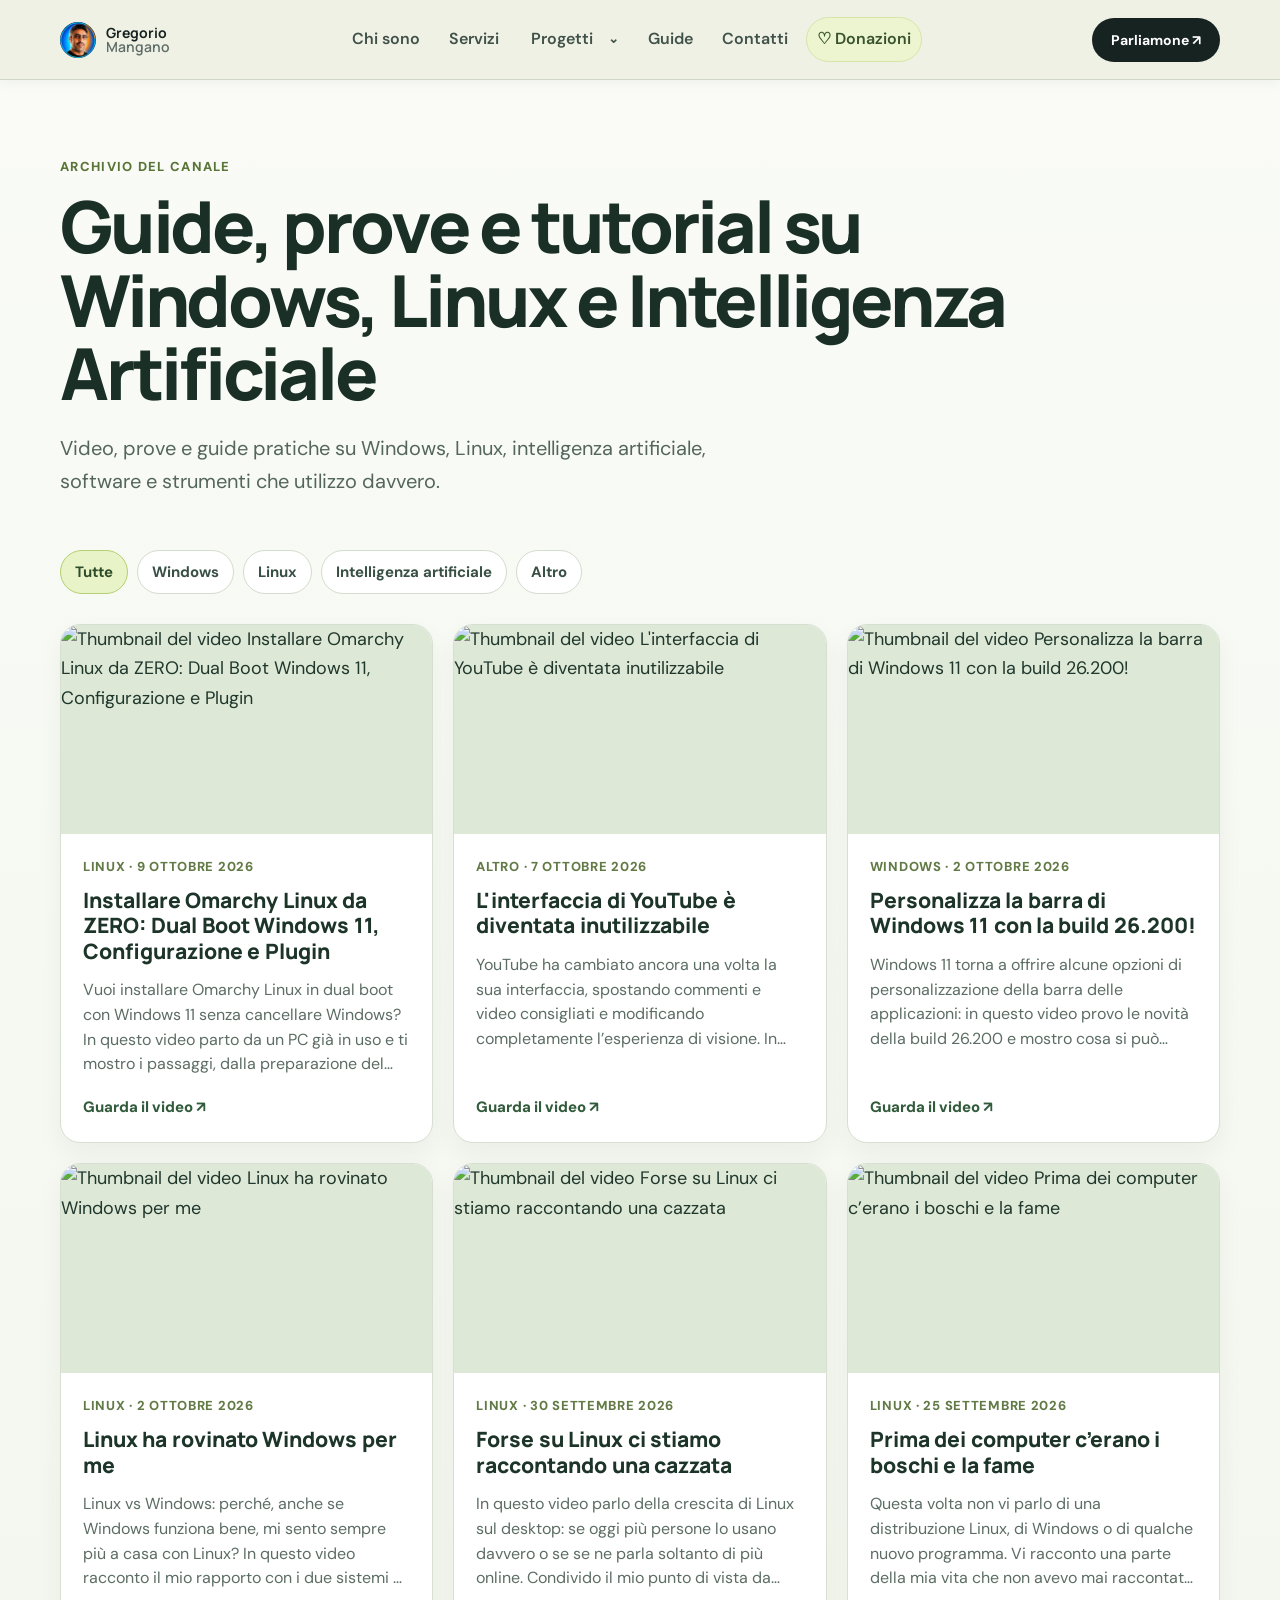
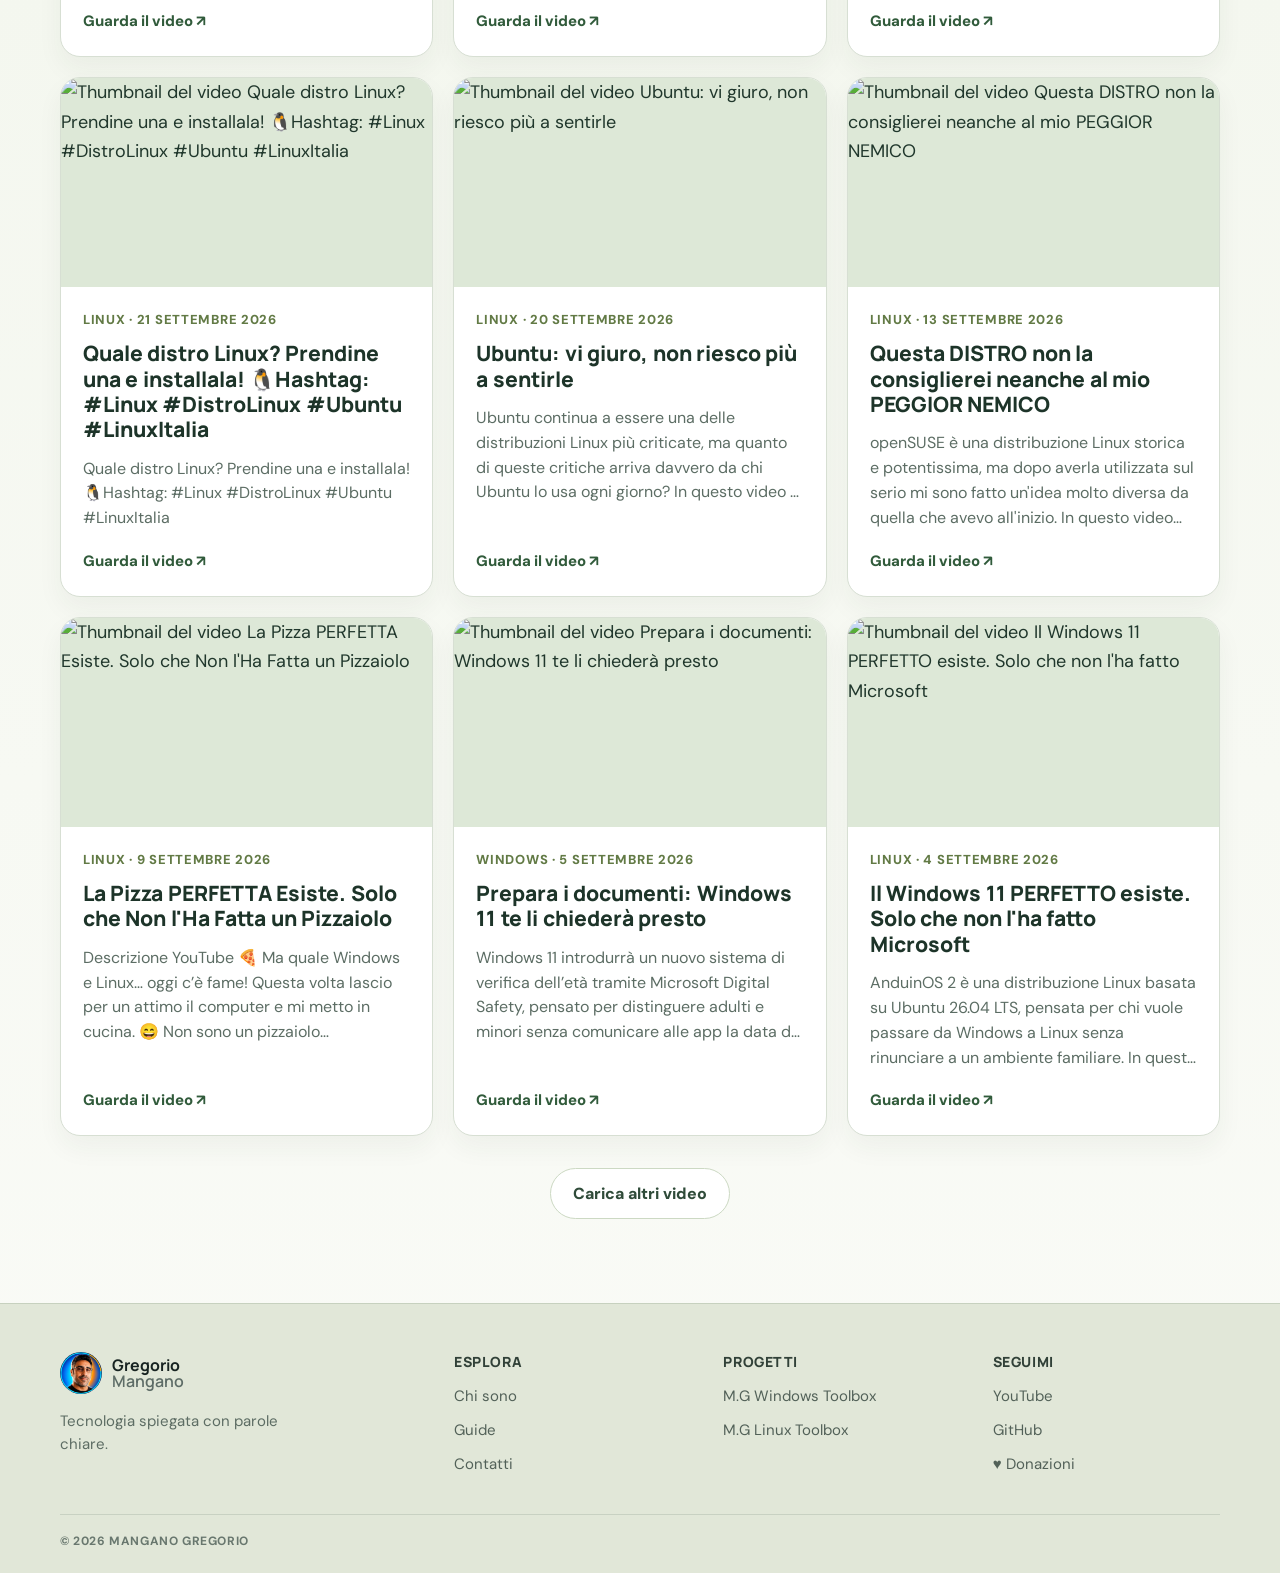
==== commit e5dbab13: "Aggiorna guide YouTube" ====
--- a/guide/index.html
+++ b/guide/index.html
@@ -21,4 +21,4 @@
 <link rel="stylesheet" href="guide.css">
 </head>
 <body class="guide-page">
-<header class="site-header"><a class="brand" href="../index.html"><img src="../assets/branding/gregorio-profilo.jpg" alt="Gregorio Mangano"><span>Gregorio<em>Mangano</em></span></a><nav class="main-nav" aria-label="Navigazione principale"><a href="../index.html#chi-sono">Chi sono</a><a href="../index.html#servizi">Servizi</a><span class="projects-menu"><a href="../index.html#progetti">Progetti</a><details class="projects-dropdown"><summary aria-label="Apri elenco progetti"></summary><div><a href="../mg-windows-toolbox.html">M.G Windows Toolbox</a><a href="../mg-linux-toolbox.html">M.G Linux Toolbox</a></div></details></span><a href="../guide/">Guide</a><a href="../index.html#contatti">Contatti</a><a class="nav-donation" href="../donazioni.html">♡ Donazioni</a></nav><a class="button button-dark header-cta" href="../index.html#contatti">Parliamone ↗</a><button class="menu-toggle" type="button" aria-label="Apri menu" aria-expanded="false" aria-controls="mobile-menu">☰</button><nav id="mobile-menu" class="mobile-menu" aria-label="Menu mobile" hidden><a href="../index.html#chi-sono">Chi sono</a><a href="../index.html#servizi">Servizi</a><details><summary>Progetti</summary><a href="../index.html#progetti">Tutti i progetti</a><a href="../mg-windows-toolbox.html">M.G Windows Toolbox</a><a href="../mg-linux-toolbox.html">M.G Linux Toolbox</a></details><a href="../guide/">Guide</a><a href="../index.html#contatti">Contatti</a><a class="nav-donation" href="../donazioni.html">♡ Donazioni</a><a class="button button-dark" href="../index.html#contatti">Parliamone ↗</a></nav></header><main><section class="guide-wrap guide-hero"><p class="guide-kicker">Archivio del canale</p><h1>Guide, prove e tutorial<span class="guide-h1-topics"> su Windows, Linux e Intelligenza Artificiale</span></h1><p>Video, prove e guide pratiche su Windows, Linux, intelligenza artificiale, software e strumenti che utilizzo davvero.</p></section><section class="guide-wrap guide-archive"><div class="guide-toolbar" aria-label="Filtra i video"><button type="button" data-guide-filter="Tutte">Tutte</button><button type="button" data-guide-filter="Windows">Windows</button><button type="button" data-guide-filter="Linux">Linux</button><button type="button" data-guide-filter="Intelligenza artificiale">Intelligenza artificiale</button><button type="button" data-guide-filter="Altro">Altro</button></div><div class="guide-grid"><article class="guide-card" data-guide-card data-category="Altro"><a href="https://www.youtube.com/watch?v=yzAN4hxifUo" target="_blank" rel="noopener noreferrer" aria-label="Guarda su YouTube: L&#x27;interfaccia di YouTube è diventata inutilizzabile"><img src="https://i.ytimg.com/vi/yzAN4hxifUo/maxresdefault.jpg" alt="Thumbnail del video L&#x27;interfaccia di YouTube è diventata inutilizzabile" loading="lazy"><div class="guide-card-body"><p class="guide-card-meta">Altro · 7 ottobre 2026</p><h2>L&#x27;interfaccia di YouTube è diventata inutilizzabile</h2><p>YouTube ha cambiato ancora una volta la sua interfaccia, spostando commenti e video consigliati e modificando completamente l’esperienza di visione. In questo video ti mostro il nuovo…</p><span>Guarda il video ↗</span></div></a></article><article class="guide-card" data-guide-card data-category="Windows"><a href="https://www.youtube.com/watch?v=b4GrSLSnF_k" target="_blank" rel="noopener noreferrer" aria-label="Guarda su YouTube: Personalizza la barra di Windows 11 con la build 26.200!"><img src="https://i.ytimg.com/vi/b4GrSLSnF_k/maxresdefault.jpg" alt="Thumbnail del video Personalizza la barra di Windows 11 con la build 26.200!" loading="lazy"><div class="guide-card-body"><p class="guide-card-meta">Windows · 2 ottobre 2026</p><h2>Personalizza la barra di Windows 11 con la build 26.200!</h2><p>Windows 11 torna a offrire alcune opzioni di personalizzazione della barra delle applicazioni: in questo video provo le novità della build 26.200 e mostro cosa si può configurare. Vediamo…</p><span>Guarda il video ↗</span></div></a></article><article class="guide-card" data-guide-card data-category="Linux"><a href="https://www.youtube.com/watch?v=f8r5Kj4t4dw" target="_blank" rel="noopener noreferrer" aria-label="Guarda su YouTube: Linux ha rovinato Windows per me"><img src="https://i.ytimg.com/vi/f8r5Kj4t4dw/maxresdefault.jpg" alt="Thumbnail del video Linux ha rovinato Windows per me" loading="lazy"><div class="guide-card-body"><p class="guide-card-meta">Linux · 2 ottobre 2026</p><h2>Linux ha rovinato Windows per me</h2><p>Linux vs Windows: perché, anche se Windows funziona bene, mi sento sempre più a casa con Linux? In questo video racconto il mio rapporto con i due sistemi e perché Windows ha finito per…</p><span>Guarda il video ↗</span></div></a></article><article class="guide-card" data-guide-card data-category="Linux"><a href="https://www.youtube.com/watch?v=OUNO9-Yss-o" target="_blank" rel="noopener noreferrer" aria-label="Guarda su YouTube: Forse su Linux ci stiamo raccontando una cazzata"><img src="https://i.ytimg.com/vi/OUNO9-Yss-o/maxresdefault.jpg" alt="Thumbnail del video Forse su Linux ci stiamo raccontando una cazzata" loading="lazy"><div class="guide-card-body"><p class="guide-card-meta">Linux · 30 settembre 2026</p><h2>Forse su Linux ci stiamo raccontando una cazzata</h2><p>In questo video parlo della crescita di Linux sul desktop: se oggi più persone lo usano davvero o se se ne parla soltanto di più online. Condivido il mio punto di vista da tecnico…</p><span>Guarda il video ↗</span></div></a></article><article class="guide-card" data-guide-card data-category="Linux"><a href="https://www.youtube.com/watch?v=wASuICty1os" target="_blank" rel="noopener noreferrer" aria-label="Guarda su YouTube: Prima dei computer c’erano i boschi e la fame"><img src="https://i.ytimg.com/vi/wASuICty1os/maxresdefault.jpg" alt="Thumbnail del video Prima dei computer c’erano i boschi e la fame" loading="lazy"><div class="guide-card-body"><p class="guide-card-meta">Linux · 25 settembre 2026</p><h2>Prima dei computer c’erano i boschi e la fame</h2><p>Questa volta non vi parlo di una distribuzione Linux, di Windows o di qualche nuovo programma. Vi racconto una parte della mia vita che non avevo mai raccontato davvero. Tutto è partito…</p><span>Guarda il video ↗</span></div></a></article><article class="guide-card" data-guide-card data-category="Linux"><a href="https://www.youtube.com/watch?v=hnU5Zl1i1VY" target="_blank" rel="noopener noreferrer" aria-label="Guarda su YouTube: Quale distro Linux? Prendine una e installala! 🐧Hashtag: #Linux #DistroLinux #Ubuntu  #LinuxItalia"><img src="https://i.ytimg.com/vi/hnU5Zl1i1VY/maxresdefault.jpg" alt="Thumbnail del video Quale distro Linux? Prendine una e installala! 🐧Hashtag: #Linux #DistroLinux #Ubuntu  #LinuxItalia" loading="lazy"><div class="guide-card-body"><p class="guide-card-meta">Linux · 21 settembre 2026</p><h2>Quale distro Linux? Prendine una e installala! 🐧Hashtag: #Linux #DistroLinux #Ubuntu  #LinuxItalia</h2><p>Quale distro Linux? Prendine una e installala! 🐧Hashtag: #Linux #DistroLinux #Ubuntu #LinuxItalia</p><span>Guarda il video ↗</span></div></a></article><article class="guide-card" data-guide-card data-category="Linux"><a href="https://www.youtube.com/watch?v=dQz44D3OaXM" target="_blank" rel="noopener noreferrer" aria-label="Guarda su YouTube: Ubuntu: vi giuro, non riesco più a sentirle"><img src="https://i.ytimg.com/vi/dQz44D3OaXM/maxresdefault.jpg" alt="Thumbnail del video Ubuntu: vi giuro, non riesco più a sentirle" loading="lazy"><div class="guide-card-body"><p class="guide-card-meta">Linux · 20 settembre 2026</p><h2>Ubuntu: vi giuro, non riesco più a sentirle</h2><p>Ubuntu continua a essere una delle distribuzioni Linux più criticate, ma quanto di queste critiche arriva davvero da chi Ubuntu lo usa ogni giorno? In questo video vi dico cosa penso di…</p><span>Guarda il video ↗</span></div></a></article><article class="guide-card" data-guide-card data-category="Linux"><a href="https://www.youtube.com/watch?v=2PaFTdk1_t0" target="_blank" rel="noopener noreferrer" aria-label="Guarda su YouTube: Questa DISTRO non la consiglierei neanche al mio PEGGIOR NEMICO"><img src="https://i.ytimg.com/vi/2PaFTdk1_t0/maxresdefault.jpg" alt="Thumbnail del video Questa DISTRO non la consiglierei neanche al mio PEGGIOR NEMICO" loading="lazy"><div class="guide-card-body"><p class="guide-card-meta">Linux · 13 settembre 2026</p><h2>Questa DISTRO non la consiglierei neanche al mio PEGGIOR NEMICO</h2><p>openSUSE è una distribuzione Linux storica e potentissima, ma dopo averla utilizzata sul serio mi sono fatto un&#x27;idea molto diversa da quella che avevo all&#x27;inizio. In questo video vi…</p><span>Guarda il video ↗</span></div></a></article><article class="guide-card" data-guide-card data-category="Linux"><a href="https://www.youtube.com/watch?v=OcnmZeBDZPY" target="_blank" rel="noopener noreferrer" aria-label="Guarda su YouTube: La Pizza PERFETTA Esiste. Solo che Non l&#x27;Ha Fatta un Pizzaiolo"><img src="https://i.ytimg.com/vi/OcnmZeBDZPY/maxresdefault.jpg" alt="Thumbnail del video La Pizza PERFETTA Esiste. Solo che Non l&#x27;Ha Fatta un Pizzaiolo" loading="lazy"><div class="guide-card-body"><p class="guide-card-meta">Linux · 9 settembre 2026</p><h2>La Pizza PERFETTA Esiste. Solo che Non l&#x27;Ha Fatta un Pizzaiolo</h2><p>Descrizione YouTube 🍕 Ma quale Windows e Linux… oggi c’è fame! Questa volta lascio per un attimo il computer e mi metto in cucina. 😄 Non sono un pizzaiolo professionista e questo non vuole…</p><span>Guarda il video ↗</span></div></a></article><article class="guide-card" data-guide-card data-category="Windows"><a href="https://www.youtube.com/watch?v=MxsXTs9lHmI" target="_blank" rel="noopener noreferrer" aria-label="Guarda su YouTube: Prepara i documenti: Windows 11 te li chiederà presto"><img src="https://i.ytimg.com/vi/MxsXTs9lHmI/maxresdefault.jpg" alt="Thumbnail del video Prepara i documenti: Windows 11 te li chiederà presto" loading="lazy"><div class="guide-card-body"><p class="guide-card-meta">Windows · 5 settembre 2026</p><h2>Prepara i documenti: Windows 11 te li chiederà presto</h2><p>Windows 11 introdurrà un nuovo sistema di verifica dell’età tramite Microsoft Digital Safety, pensato per distinguere adulti e minori senza comunicare alle app la data di nascita o l’età…</p><span>Guarda il video ↗</span></div></a></article><article class="guide-card" data-guide-card data-category="Linux"><a href="https://www.youtube.com/watch?v=COesU7kKuGE" target="_blank" rel="noopener noreferrer" aria-label="Guarda su YouTube: Il Windows 11 PERFETTO esiste. Solo che non l&#x27;ha fatto Microsoft"><img src="https://i.ytimg.com/vi/COesU7kKuGE/maxresdefault.jpg" alt="Thumbnail del video Il Windows 11 PERFETTO esiste. Solo che non l&#x27;ha fatto Microsoft" loading="lazy"><div class="guide-card-body"><p class="guide-card-meta">Linux · 4 settembre 2026</p><h2>Il Windows 11 PERFETTO esiste. Solo che non l&#x27;ha fatto Microsoft</h2><p>AnduinOS 2 è una distribuzione Linux basata su Ubuntu 26.04 LTS, pensata per chi vuole passare da Windows a Linux senza rinunciare a un ambiente familiare. In questa recensione provo…</p><span>Guarda il video ↗</span></div></a></article><article class="guide-card" data-guide-card data-category="Linux"><a href="https://www.youtube.com/watch?v=r5OciKn8pmM" target="_blank" rel="noopener noreferrer" aria-label="Guarda su YouTube: MainstreamOS: l’ho scovata, l’ho amata e ve la faccio conoscere"><img src="https://i.ytimg.com/vi/r5OciKn8pmM/maxresdefault.jpg" alt="Thumbnail del video MainstreamOS: l’ho scovata, l’ho amata e ve la faccio conoscere" loading="lazy"><div class="guide-card-body"><p class="guide-card-meta">Linux · 30 agosto 2026</p><h2>MainstreamOS: l’ho scovata, l’ho amata e ve la faccio conoscere</h2><p>MainstreamOS è una distro Linux basata su Arch Linux con Hyprland e Quickshell, ma con un approccio molto più grafico e accessibile. L’ho scovata quasi per caso, ho iniziato a provarla e…</p><span>Guarda il video ↗</span></div></a></article><article class="guide-card" data-guide-card data-category="Linux"><a href="https://www.youtube.com/watch?v=fXqzaQU0EgQ" target="_blank" rel="noopener noreferrer" aria-label="Guarda su YouTube: Tutti Parlano di Omarchy… Io Non Capisco il Perché"><img src="https://i.ytimg.com/vi/fXqzaQU0EgQ/maxresdefault.jpg" alt="Thumbnail del video Tutti Parlano di Omarchy… Io Non Capisco il Perché" loading="lazy"><div class="guide-card-body"><p class="guide-card-meta">Linux · 29 agosto 2026</p><h2>Tutti Parlano di Omarchy… Io Non Capisco il Perché</h2><p>Omarchy Linux propone un modo completamente diverso di utilizzare il PC: Hyprland, finestre tiling, scorciatoie da tastiera e un&#x27;esperienza lontanissima dal classico desktop Windows, KDE o…</p><span>Guarda il video ↗</span></div></a></article><article class="guide-card" data-guide-card data-category="Windows"><a href="https://www.youtube.com/watch?v=0YOJoq-laR8" target="_blank" rel="noopener noreferrer" aria-label="Guarda su YouTube: TUTTO QUELLO CHE SERVE PER WINDOWS in 2 TOOL GRATIS 🧰"><img src="https://i.ytimg.com/vi/0YOJoq-laR8/maxresdefault.jpg" alt="Thumbnail del video TUTTO QUELLO CHE SERVE PER WINDOWS in 2 TOOL GRATIS 🧰" loading="lazy"><div class="guide-card-body"><p class="guide-card-meta">Windows · 27 agosto 2026</p><h2>TUTTO QUELLO CHE SERVE PER WINDOWS in 2 TOOL GRATIS 🧰</h2><p>Due tool gratuiti raccolgono molte delle funzioni utili per lavorare, sistemare e mantenere un PC Windows. Gregorio presenta i programmi, mostra cosa si può fare con ciascuno e spiega come…</p><span>Guarda il video ↗</span></div></a></article><article class="guide-card" data-guide-card data-category="Windows"><a href="https://www.youtube.com/watch?v=7clhIGLLd-Q" target="_blank" rel="noopener noreferrer" aria-label="Guarda su YouTube: Ho creato un tool per Windows: il desktop diventa un centro di controllo"><img src="https://i.ytimg.com/vi/7clhIGLLd-Q/maxresdefault.jpg" alt="Thumbnail del video Ho creato un tool per Windows: il desktop diventa un centro di controllo" loading="lazy"><div class="guide-card-body"><p class="guide-card-meta">Windows · 20 agosto 2026</p><h2>Ho creato un tool per Windows: il desktop diventa un centro di controllo</h2><p>Gregorio mostra il tool per Windows che trasforma il desktop in un centro di controllo per le funzioni e gli strumenti del PC. La descrizione segue la prova dell’applicazione e le funzioni…</p><span>Guarda il video ↗</span></div></a></article><article class="guide-card" data-guide-card data-category="Intelligenza artificiale"><a href="https://www.youtube.com/watch?v=WPfi-n1Bab8" target="_blank" rel="noopener noreferrer" aria-label="Guarda su YouTube: Finalmente ChatGPT su Linux: ecco come usare Codex"><img src="https://i.ytimg.com/vi/WPfi-n1Bab8/maxresdefault.jpg" alt="Thumbnail del video Finalmente ChatGPT su Linux: ecco come usare Codex" loading="lazy"><div class="guide-card-body"><p class="guide-card-meta">Intelligenza artificiale · 15 agosto 2026</p><h2>Finalmente ChatGPT su Linux: ecco come usare Codex</h2><p>ChatGPT arriva su Linux e Gregorio mostra come usare Codex per lavorare con l’intelligenza artificiale direttamente dal sistema operativo. Nel video vengono mostrati l’avvio dello…</p><span>Guarda il video ↗</span></div></a></article><article class="guide-card" data-guide-card data-category="Windows"><a href="https://www.youtube.com/watch?v=2EH7186WU30" target="_blank" rel="noopener noreferrer" aria-label="Guarda su YouTube: UN SOLO TOOL per SISTEMARE WINDOWS: App, Driver, Riparazione e molto altro"><img src="https://i.ytimg.com/vi/2EH7186WU30/maxresdefault.jpg" alt="Thumbnail del video UN SOLO TOOL per SISTEMARE WINDOWS: App, Driver, Riparazione e molto altro" loading="lazy"><div class="guide-card-body"><p class="guide-card-meta">Windows · 12 agosto 2026</p><h2>UN SOLO TOOL per SISTEMARE WINDOWS: App, Driver, Riparazione e molto altro</h2><p>Un solo tool riunisce diverse funzioni per sistemare Windows: applicazioni, driver, riparazione e altre operazioni di manutenzione. Gregorio mostra l’interfaccia del programma e prova le…</p><span>Guarda il video ↗</span></div></a></article><article class="guide-card" data-guide-card data-category="Linux"><a href="https://www.youtube.com/watch?v=XZDoN_a76yE" target="_blank" rel="noopener noreferrer" aria-label="Guarda su YouTube: Linus Torvalds: l’AI sta cambiando il Kernel Linux 🤖🐧 #linux #LinusTorvalds"><img src="https://i.ytimg.com/vi/XZDoN_a76yE/maxresdefault.jpg" alt="Thumbnail del video Linus Torvalds: l’AI sta cambiando il Kernel Linux 🤖🐧 #linux #LinusTorvalds" loading="lazy"><div class="guide-card-body"><p class="guide-card-meta">Linux · 12 agosto 2026</p><h2>Linus Torvalds: l’AI sta cambiando il Kernel Linux 🤖🐧 #linux #LinusTorvalds</h2><p>L’intelligenza artificiale sta aiutando a scoprire sempre più problemi e correzioni nel kernel Linux. Ma il programmatore resta fondamentale: l’AI accelera il lavoro, non lo sostituisce.…</p><span>Guarda il video ↗</span></div></a></article><article class="guide-card" data-guide-card data-category="Linux"><a href="https://www.youtube.com/watch?v=hXZ519Q0kM0" target="_blank" rel="noopener noreferrer" aria-label="Guarda su YouTube: STA CAMBIANDO TUTTO ★ Gregorio Weekly"><img src="https://i.ytimg.com/vi/hXZ519Q0kM0/maxresdefault.jpg" alt="Thumbnail del video STA CAMBIANDO TUTTO ★ Gregorio Weekly" loading="lazy"><div class="guide-card-body"><p class="guide-card-meta">Linux · 9 agosto 2026</p><h2>STA CAMBIANDO TUTTO ★ Gregorio Weekly</h2><p>In questo Gregorio Weekly Gregorio parla dei cambiamenti che stanno interessando il mondo della tecnologia, Linux e gli strumenti che usa e prova sul canale. Il video raccoglie…</p><span>Guarda il video ↗</span></div></a></article><article class="guide-card" data-guide-card data-category="Linux"><a href="https://www.youtube.com/watch?v=wcBmamaFWZo" target="_blank" rel="noopener noreferrer" aria-label="Guarda su YouTube: La Mia App Linux si Aggiorna: Antivirus + Nuovi Tools!"><img src="https://i.ytimg.com/vi/wcBmamaFWZo/maxresdefault.jpg" alt="Thumbnail del video La Mia App Linux si Aggiorna: Antivirus + Nuovi Tools!" loading="lazy"><div class="guide-card-body"><p class="guide-card-meta">Linux · 7 agosto 2026</p><h2>La Mia App Linux si Aggiorna: Antivirus + Nuovi Tools!</h2><p>La mia applicazione per Linux si aggiorna con nuovi strumenti, compreso un controllo antivirus, e diventa più completa per la gestione del sistema. Gregorio presenta le novità dell’app,…</p><span>Guarda il video ↗</span></div></a></article><article class="guide-card" data-guide-card data-category="Linux"><a href="https://www.youtube.com/watch?v=Bu7Ib25Rr_Y" target="_blank" rel="noopener noreferrer" aria-label="Guarda su YouTube: Un Solo Pannello per Controllare Tutto Linux: M.G Linux Toolbox"><img src="https://i.ytimg.com/vi/Bu7Ib25Rr_Y/maxresdefault.jpg" alt="Thumbnail del video Un Solo Pannello per Controllare Tutto Linux: M.G Linux Toolbox" loading="lazy"><div class="guide-card-body"><p class="guide-card-meta">Linux · 3 agosto 2026</p><h2>Un Solo Pannello per Controllare Tutto Linux: M.G Linux Toolbox</h2><p>M.G Linux Toolbox raccoglie in un solo pannello strumenti utili per amministrare e configurare Linux senza cercare ogni funzione in menu diversi. Gregorio mostra le funzioni del toolbox e…</p><span>Guarda il video ↗</span></div></a></article><article class="guide-card" data-guide-card data-category="Linux"><a href="https://www.youtube.com/watch?v=hV2Mr_gwbIQ" target="_blank" rel="noopener noreferrer" aria-label="Guarda su YouTube: Linux: Snap, Secure Boot e Distro Leggere | Rispondo alle Vostre Domande"><img src="https://i.ytimg.com/vi/hV2Mr_gwbIQ/maxresdefault.jpg" alt="Thumbnail del video Linux: Snap, Secure Boot e Distro Leggere | Rispondo alle Vostre Domande" loading="lazy"><div class="guide-card-body"><p class="guide-card-meta">Linux · 30 luglio 2026</p><h2>Linux: Snap, Secure Boot e Distro Leggere | Rispondo alle Vostre Domande</h2><p>Gregorio risponde alle domande della community su Snap, Secure Boot, distribuzioni Linux a 32 bit e distro leggere per computer vecchi. Nel video spiega perché considera affidabili i…</p><span>Guarda il video ↗</span></div></a></article><article class="guide-card" data-guide-card data-category="Intelligenza artificiale"><a href="https://www.youtube.com/watch?v=YNMGYocXdig" target="_blank" rel="noopener noreferrer" aria-label="Guarda su YouTube: La Cina ha liberato l’IA più GRANDE del mondo: Kimi K3 è assurda"><img src="https://i.ytimg.com/vi/YNMGYocXdig/maxresdefault.jpg" alt="Thumbnail del video La Cina ha liberato l’IA più GRANDE del mondo: Kimi K3 è assurda" loading="lazy"><div class="guide-card-body"><p class="guide-card-meta">Intelligenza artificiale · 29 luglio 2026</p><h2>La Cina ha liberato l’IA più GRANDE del mondo: Kimi K3 è assurda</h2><p>Kimi K3 è un modello di intelligenza artificiale cinese enorme, con 2.800 miliardi di parametri e pesi pubblicati. Gregorio spiega come funziona, perché richiede un’infrastruttura…</p><span>Guarda il video ↗</span></div></a></article><article class="guide-card" data-guide-card data-category="Linux"><a href="https://www.youtube.com/watch?v=6b0Hk5DA9wo" target="_blank" rel="noopener noreferrer" aria-label="Guarda su YouTube: Ha costruito DA SOLO il Linux che tutti aspettavano"><img src="https://i.ytimg.com/vi/6b0Hk5DA9wo/maxresdefault.jpg" alt="Thumbnail del video Ha costruito DA SOLO il Linux che tutti aspettavano" loading="lazy"><div class="guide-card-body"><p class="guide-card-meta">Linux · 25 luglio 2026</p><h2>Ha costruito DA SOLO il Linux che tutti aspettavano</h2><p>Void Linux diventa più accessibile grazie a Odyssey, una derivata che porta un’interfaccia grafica e strumenti semplici anche nelle operazioni normalmente riservate al terminale. Gregorio…</p><span>Guarda il video ↗</span></div></a></article><article class="guide-card" data-guide-card data-category="Windows"><a href="https://www.youtube.com/watch?v=OeSZ05UvZcg" target="_blank" rel="noopener noreferrer" aria-label="Guarda su YouTube: È bello, è veloce e può mandare in pensione Outlook"><img src="https://i.ytimg.com/vi/OeSZ05UvZcg/maxresdefault.jpg" alt="Thumbnail del video È bello, è veloce e può mandare in pensione Outlook" loading="lazy"><div class="guide-card-body"><p class="guide-card-meta">Windows · 23 luglio 2026</p><h2>È bello, è veloce e può mandare in pensione Outlook</h2><p>Skim è un client email leggero per Windows che raccoglie la posta in un’unica applicazione e punta sulle funzioni essenziali senza la complessità di Outlook. Gregorio mostra installazione,…</p><span>Guarda il video ↗</span></div></a></article><article class="guide-card" data-guide-card data-category="Altro"><a href="https://www.youtube.com/watch?v=w0IbmLnZfhs" target="_blank" rel="noopener noreferrer" aria-label="Guarda su YouTube: Così sistemo PC e smartphone senza muovermi da casa"><img src="https://i.ytimg.com/vi/w0IbmLnZfhs/maxresdefault.jpg" alt="Thumbnail del video Così sistemo PC e smartphone senza muovermi da casa" loading="lazy"><div class="guide-card-body"><p class="guide-card-meta">Altro · 21 luglio 2026</p><h2>Così sistemo PC e smartphone senza muovermi da casa</h2><p>Iperius Remote permette di controllare PC e smartphone a distanza e di offrire assistenza senza essere fisicamente davanti al dispositivo. Gregorio mostra un collegamento reale al telefono…</p><span>Guarda il video ↗</span></div></a></article><article class="guide-card" data-guide-card data-category="Linux"><a href="https://www.youtube.com/watch?v=dQdwE4CZsYo" target="_blank" rel="noopener noreferrer" aria-label="Guarda su YouTube: Installare pacchetti su Arch? Ora è banale con Shelly"><img src="https://i.ytimg.com/vi/dQdwE4CZsYo/maxresdefault.jpg" alt="Thumbnail del video Installare pacchetti su Arch? Ora è banale con Shelly" loading="lazy"><div class="guide-card-body"><p class="guide-card-meta">Linux · 14 luglio 2026</p><h2>Installare pacchetti su Arch? Ora è banale con Shelly</h2><p>Shelly è un gestore grafico di pacchetti per Arch Linux che permette di cercare, installare e gestire programmi senza usare continuamente il terminale. Gregorio mostra come funziona su…</p><span>Guarda il video ↗</span></div></a></article><article class="guide-card" data-guide-card data-category="Linux"><a href="https://www.youtube.com/watch?v=fIwr3lODTP8" target="_blank" rel="noopener noreferrer" aria-label="Guarda su YouTube: Windows 11, Linux e antivirus: le vostre domande più dure"><img src="https://i.ytimg.com/vi/fIwr3lODTP8/maxresdefault.jpg" alt="Thumbnail del video Windows 11, Linux e antivirus: le vostre domande più dure" loading="lazy"><div class="guide-card-body"><p class="guide-card-meta">Linux · 12 luglio 2026</p><h2>Windows 11, Linux e antivirus: le vostre domande più dure</h2><p>Gregorio risponde a dieci domande reali della community su Linux, Windows 11, antivirus, dual boot, privacy e aggiornamento dei PC. Nel video si parla di scuola e migrazione a Linux,…</p><span>Guarda il video ↗</span></div></a></article><article class="guide-card" data-guide-card data-category="Windows"><a href="https://www.youtube.com/watch?v=V0cOb2qYPZY" target="_blank" rel="noopener noreferrer" aria-label="Guarda su YouTube: Presto su Windows 11: reinstalli tutto con un solo click"><img src="https://i.ytimg.com/vi/V0cOb2qYPZY/maxresdefault.jpg" alt="Thumbnail del video Presto su Windows 11: reinstalli tutto con un solo click" loading="lazy"><div class="guide-card-body"><p class="guide-card-meta">Windows · 11 luglio 2026</p><h2>Presto su Windows 11: reinstalli tutto con un solo click</h2><p>Windows 11 introduce una reinstallazione dal cloud che può eliminare la necessità di preparare una chiavetta USB. Gregorio mostra dove si trova la funzione e cosa succede davvero ai dati…</p><span>Guarda il video ↗</span></div></a></article><article class="guide-card" data-guide-card data-category="Linux"><a href="https://www.youtube.com/watch?v=CM-sndxnQaU" target="_blank" rel="noopener noreferrer" aria-label="Guarda su YouTube: Linux Mint lascia finalmente l&#x27;età della pietra"><img src="https://i.ytimg.com/vi/CM-sndxnQaU/maxresdefault.jpg" alt="Thumbnail del video Linux Mint lascia finalmente l&#x27;età della pietra" loading="lazy"><div class="guide-card-body"><p class="guide-card-meta">Linux · 10 luglio 2026</p><h2>Linux Mint lascia finalmente l&#x27;età della pietra</h2><p>Linux Mint può finalmente diventare una distribuzione consigliabile a tutti: Gregorio spiega perché l’integrazione di Wayland cambia il giudizio sul sistema. Il video confronta la…</p><span>Guarda il video ↗</span></div></a></article><article class="guide-card" data-guide-card data-category="Intelligenza artificiale"><a href="https://www.youtube.com/watch?v=WenMKcTTvLI" target="_blank" rel="noopener noreferrer" aria-label="Guarda su YouTube: Qwen AI: L&#x27;IA GRATUITA che YouTube ti nasconde"><img src="https://i.ytimg.com/vi/WenMKcTTvLI/maxresdefault.jpg" alt="Thumbnail del video Qwen AI: L&#x27;IA GRATUITA che YouTube ti nasconde" loading="lazy"><div class="guide-card-body"><p class="guide-card-meta">Intelligenza artificiale · 7 luglio 2026</p><h2>Qwen AI: L&#x27;IA GRATUITA che YouTube ti nasconde</h2><p>Qwen è un’intelligenza artificiale gratuita che, secondo Gregorio, offre molto più di quanto ci si aspetti: memoria, immagini, video, ricerca, studio, sviluppo web e confronto tra modelli.…</p><span>Guarda il video ↗</span></div></a></article><article class="guide-card" data-guide-card data-category="Intelligenza artificiale"><a href="https://www.youtube.com/watch?v=z1_hgRt_Ez4" target="_blank" rel="noopener noreferrer" aria-label="Guarda su YouTube: ChatGPT vs Gemini vs Claude: Qual è la Migliore AI Gratis?"><img src="https://i.ytimg.com/vi/z1_hgRt_Ez4/maxresdefault.jpg" alt="Thumbnail del video ChatGPT vs Gemini vs Claude: Qual è la Migliore AI Gratis?" loading="lazy"><div class="guide-card-body"><p class="guide-card-meta">Intelligenza artificiale · 5 luglio 2026</p><h2>ChatGPT vs Gemini vs Claude: Qual è la Migliore AI Gratis?</h2><p>In questo video Gregorio confronta ChatGPT, Gemini e Claude nell’uso quotidiano, partendo da esempi concreti: riparare un’auto, gestire una bolletta, rispondere a una mail, studiare e…</p><span>Guarda il video ↗</span></div></a></article><article class="guide-card" data-guide-card data-category="Windows"><a href="https://www.youtube.com/watch?v=TL56ohS4t1s" target="_blank" rel="noopener noreferrer" aria-label="Guarda su YouTube: PC Lento? Sistemalo Gratis con Questo Metodo (Senza Tecnico)"><img src="https://i.ytimg.com/vi/TL56ohS4t1s/maxresdefault.jpg" alt="Thumbnail del video PC Lento? Sistemalo Gratis con Questo Metodo (Senza Tecnico)" loading="lazy"><div class="guide-card-body"><p class="guide-card-meta">Windows · 4 luglio 2026</p><h2>PC Lento? Sistemalo Gratis con Questo Metodo (Senza Tecnico)</h2><p>Un PC Windows lento non va necessariamente buttato. In questo video Gregorio mostra come alleggerirlo con un programma gratuito e alcune impostazioni manuali. La guida spiega perché…</p><span>Guarda il video ↗</span></div></a></article><article class="guide-card" data-guide-card data-category="Windows"><a href="https://www.youtube.com/watch?v=zmj-Xxp_7EM" target="_blank" rel="noopener noreferrer" aria-label="Guarda su YouTube: Rufus 4.15: Windows 11 Pulito, Ma Questa Opzione Cancella Tutto"><img src="https://i.ytimg.com/vi/zmj-Xxp_7EM/maxresdefault.jpg" alt="Thumbnail del video Rufus 4.15: Windows 11 Pulito, Ma Questa Opzione Cancella Tutto" loading="lazy"><div class="guide-card-body"><p class="guide-card-meta">Windows · 30 giugno 2026</p><h2>Rufus 4.15: Windows 11 Pulito, Ma Questa Opzione Cancella Tutto</h2><p>Rufus 4.15 permette di preparare e installare Windows 11 in modo più rapido e automatizzato, ma una modalità può cancellare interi dischi. In questo video Gregorio mostra il rischio reale…</p><span>Guarda il video ↗</span></div></a></article><article class="guide-card" data-guide-card data-category="Linux"><a href="https://www.youtube.com/watch?v=9UAdv8-PdLo" target="_blank" rel="noopener noreferrer" aria-label="Guarda su YouTube: La Verità sugli Utenti Linux che Nessuno Vuole Ammettere"><img src="https://i.ytimg.com/vi/9UAdv8-PdLo/maxresdefault.jpg" alt="Thumbnail del video La Verità sugli Utenti Linux che Nessuno Vuole Ammettere" loading="lazy"><div class="guide-card-body"><p class="guide-card-meta">Linux · 27 giugno 2026</p><h2>La Verità sugli Utenti Linux che Nessuno Vuole Ammettere</h2><p>In questo video Gregorio racconta con ironia le regole assurde del “vero” utente Linux: hardware vecchio, tastiera al posto del mouse, paura della modernità e terminale sempre acceso. Una…</p><span>Guarda il video ↗</span></div></a></article><article class="guide-card" data-guide-card data-category="Windows"><a href="https://www.youtube.com/watch?v=0Foj71Dyd1U" target="_blank" rel="noopener noreferrer" aria-label="Guarda su YouTube: Mi ringrazierai: un solo programma per Windows. Tutto il resto sparisce"><img src="https://i.ytimg.com/vi/0Foj71Dyd1U/maxresdefault.jpg" alt="Thumbnail del video Mi ringrazierai: un solo programma per Windows. Tutto il resto sparisce" loading="lazy"><div class="guide-card-body"><p class="guide-card-meta">Windows · 24 giugno 2026</p><h2>Mi ringrazierai: un solo programma per Windows. Tutto il resto sparisce</h2><p>In questo video Gregorio presenta un programma gratuito per Windows che raccoglie ottimizzazioni, pulizia, impostazioni di privacy, strumenti per il gaming e installazione di applicazioni…</p><span>Guarda il video ↗</span></div></a></article><article class="guide-card" data-guide-card data-category="Linux"><a href="https://www.youtube.com/watch?v=3oFABODdLwA" target="_blank" rel="noopener noreferrer" aria-label="Guarda su YouTube: Installare Programmi su Linux: L’Errore che Fanno Tutti"><img src="https://i.ytimg.com/vi/3oFABODdLwA/maxresdefault.jpg" alt="Thumbnail del video Installare Programmi su Linux: L’Errore che Fanno Tutti" loading="lazy"><div class="guide-card-body"><p class="guide-card-meta">Linux · 23 giugno 2026</p><h2>Installare Programmi su Linux: L’Errore che Fanno Tutti</h2><p>Installare programmi su Linux non significa automaticamente avere un sistema sicuro. In questo video Gregorio chiarisce quali sono i rischi reali e dove gli utenti sbagliano più spesso. Si…</p><span>Guarda il video ↗</span></div></a></article><article class="guide-card" data-guide-card data-category="Windows"><a href="https://www.youtube.com/watch?v=ZUAkCRB3aXw" target="_blank" rel="noopener noreferrer" aria-label="Guarda su YouTube: Disco Pieno? Questo Programma Gratis Libera Spazio su Windows e Linux"><img src="https://i.ytimg.com/vi/ZUAkCRB3aXw/maxresdefault.jpg" alt="Thumbnail del video Disco Pieno? Questo Programma Gratis Libera Spazio su Windows e Linux" loading="lazy"><div class="guide-card-body"><p class="guide-card-meta">Windows · 19 giugno 2026</p><h2>Disco Pieno? Questo Programma Gratis Libera Spazio su Windows e Linux</h2><p>Se il disco del PC si riempie e non riesci a capire quali file occupano spazio, in questo video Gregorio mostra un programma gratuito disponibile per Windows e Linux. La guida parte…</p><span>Guarda il video ↗</span></div></a></article><article class="guide-card" data-guide-card data-category="Linux"><a href="https://www.youtube.com/watch?v=Fm0WuSbBmW4" target="_blank" rel="noopener noreferrer" aria-label="Guarda su YouTube: Windows vs Linux: Il Motivo Psicologico per Cui Non Cambi Mai"><img src="https://i.ytimg.com/vi/Fm0WuSbBmW4/maxresdefault.jpg" alt="Thumbnail del video Windows vs Linux: Il Motivo Psicologico per Cui Non Cambi Mai" loading="lazy"><div class="guide-card-body"><p class="guide-card-meta">Linux · 18 giugno 2026</p><h2>Windows vs Linux: Il Motivo Psicologico per Cui Non Cambi Mai</h2><p>In questo video Gregorio racconta cosa succede davvero quando propone Linux ai clienti che usano da anni Windows e perché il passaggio non è soltanto una scelta tecnica. Partendo dalle…</p><span>Guarda il video ↗</span></div></a></article><article class="guide-card" data-guide-card data-category="Linux"><a href="https://www.youtube.com/watch?v=zLDGlscskPQ" target="_blank" rel="noopener noreferrer" aria-label="Guarda su YouTube: Flatpak, AppImage o AUR: Quale Rischia Davvero di Infettare Linux?"><img src="https://i.ytimg.com/vi/zLDGlscskPQ/maxresdefault.jpg" alt="Thumbnail del video Flatpak, AppImage o AUR: Quale Rischia Davvero di Infettare Linux?" loading="lazy"><div class="guide-card-body"><p class="guide-card-meta">Linux · 17 giugno 2026</p><h2>Flatpak, AppImage o AUR: Quale Rischia Davvero di Infettare Linux?</h2><p>In questo video Gregorio chiarisce un equivoco importante sulla sicurezza dei programmi Linux: Flatpak, AppImage, Snap e AUR non sono automaticamente sicuri solo per il formato che…</p><span>Guarda il video ↗</span></div></a></article><article class="guide-card" data-guide-card data-category="Linux"><a href="https://www.youtube.com/watch?v=4efJ2P28Fqo" target="_blank" rel="noopener noreferrer" aria-label="Guarda su YouTube: È finita per ARCH LINUX? La verità sull&#x27;attacco all&#x27;AUR"><img src="https://i.ytimg.com/vi/4efJ2P28Fqo/maxresdefault.jpg" alt="Thumbnail del video È finita per ARCH LINUX? La verità sull&#x27;attacco all&#x27;AUR" loading="lazy"><div class="guide-card-body"><p class="guide-card-meta">Linux · 17 giugno 2026</p><h2>È finita per ARCH LINUX? La verità sull&#x27;attacco all&#x27;AUR</h2><p>In questo video Gregorio analizza l’attacco che ha coinvolto diversi pacchetti dell’AUR di Arch Linux e spiega perché il problema non riguarda soltanto un normale virus visibile sullo…</p><span>Guarda il video ↗</span></div></a></article><article class="guide-card" data-guide-card data-category="Linux"><a href="https://www.youtube.com/watch?v=8lDQY27w2sU" target="_blank" rel="noopener noreferrer" aria-label="Guarda su YouTube: Ho lasciato Ubuntu, Mint e Zorin per questa distro Linux sconosciuta"><img src="https://i.ytimg.com/vi/8lDQY27w2sU/maxresdefault.jpg" alt="Thumbnail del video Ho lasciato Ubuntu, Mint e Zorin per questa distro Linux sconosciuta" loading="lazy"><div class="guide-card-body"><p class="guide-card-meta">Linux · 13 giugno 2026</p><h2>Ho lasciato Ubuntu, Mint e Zorin per questa distro Linux sconosciuta</h2><p>In questo video Gregorio presenta e prova PikaOS, una distribuzione basata su Debian stable pensata per offrire un sistema già pronto per giochi, multimedia, driver e personalizzazione. La…</p><span>Guarda il video ↗</span></div></a></article><article class="guide-card" data-guide-card data-category="Windows"><a href="https://www.youtube.com/watch?v=HvykPg1kIfE" target="_blank" rel="noopener noreferrer" aria-label="Guarda su YouTube: Come Clonare Hard Disk su SSD senza Reinstallare Windows (Guida 2026)"><img src="https://i.ytimg.com/vi/HvykPg1kIfE/maxresdefault.jpg" alt="Thumbnail del video Come Clonare Hard Disk su SSD senza Reinstallare Windows (Guida 2026)" loading="lazy"><div class="guide-card-body"><p class="guide-card-meta">Windows · 12 giugno 2026</p><h2>Come Clonare Hard Disk su SSD senza Reinstallare Windows (Guida 2026)</h2><p>In questo video Gregorio mostra come sostituire un hard disk con un SSD senza reinstallare Windows e senza perdere programmi, password e documenti. La procedura parte dalla scelta del…</p><span>Guarda il video ↗</span></div></a></article><article class="guide-card" data-guide-card data-category="Windows"><a href="https://www.youtube.com/watch?v=bxJPYF4l0os" target="_blank" rel="noopener noreferrer" aria-label="Guarda su YouTube: Ho licenziato Windows. Ecco come lavoro DAVVERO con Linux."><img src="https://i.ytimg.com/vi/bxJPYF4l0os/maxresdefault.jpg" alt="Thumbnail del video Ho licenziato Windows. Ecco come lavoro DAVVERO con Linux." loading="lazy"><div class="guide-card-body"><p class="guide-card-meta">Windows · 9 giugno 2026</p><h2>Ho licenziato Windows. Ecco come lavoro DAVVERO con Linux.</h2><p>In questo video Gregorio mostra come lavora davvero ogni giorno con Linux, dopo aver abbandonato Windows: organizzazione, assistenza informatica, montaggio video, studio e gestione del…</p><span>Guarda il video ↗</span></div></a></article><article class="guide-card" data-guide-card data-category="Linux"><a href="https://www.youtube.com/watch?v=ozo_IXC5tcs" target="_blank" rel="noopener noreferrer" aria-label="Guarda su YouTube: WinBoat Divora la RAM all’Avvio: Fermalo per Sempre"><img src="https://i.ytimg.com/vi/ozo_IXC5tcs/maxresdefault.jpg" alt="Thumbnail del video WinBoat Divora la RAM all’Avvio: Fermalo per Sempre" loading="lazy"><div class="guide-card-body"><p class="guide-card-meta">Linux · 8 giugno 2026</p><h2>WinBoat Divora la RAM all’Avvio: Fermalo per Sempre</h2><p>In questo video Gregorio mostra un problema concreto di WinBoat: il programma parte automaticamente all’avvio di Linux e consuma RAM anche quando sembra chiuso. La prova parte dal…</p><span>Guarda il video ↗</span></div></a></article><article class="guide-card" data-guide-card data-category="Linux"><a href="https://www.youtube.com/watch?v=qCQ1AK27O2M" target="_blank" rel="noopener noreferrer" aria-label="Guarda su YouTube: Linux ti punisce anche per Chrome. Nel 2026"><img src="https://i.ytimg.com/vi/qCQ1AK27O2M/maxresdefault.jpg" alt="Thumbnail del video Linux ti punisce anche per Chrome. Nel 2026" loading="lazy"><div class="guide-card-body"><p class="guide-card-meta">Linux · 6 giugno 2026</p><h2>Linux ti punisce anche per Chrome. Nel 2026</h2><p>In questo video Gregorio mette alla prova openSUSE partendo da una situazione molto concreta: installare Google Chrome e preparare il sistema per registrare il desktop. La prova mostra gli…</p><span>Guarda il video ↗</span></div></a></article><article class="guide-card" data-guide-card data-category="Windows"><a href="https://www.youtube.com/watch?v=ygBy7JWipks" target="_blank" rel="noopener noreferrer" aria-label="Guarda su YouTube: Questo TOOL GRATIS ripara Windows 11 meglio di un tecnico (5 min)"><img src="https://i.ytimg.com/vi/ygBy7JWipks/maxresdefault.jpg" alt="Thumbnail del video Questo TOOL GRATIS ripara Windows 11 meglio di un tecnico (5 min)" loading="lazy"><div class="guide-card-body"><p class="guide-card-meta">Windows · 5 giugno 2026</p><h2>Questo TOOL GRATIS ripara Windows 11 meglio di un tecnico (5 min)</h2><p>In questo video Gregorio mostra un metodo pratico per alleggerire e riparare Windows 11 usando un programma gratuito e alcuni strumenti già presenti nel sistema. Viene spiegato come…</p><span>Guarda il video ↗</span></div></a></article><article class="guide-card" data-guide-card data-category="Linux"><a href="https://www.youtube.com/watch?v=Ig4juBvFm7Y" target="_blank" rel="noopener noreferrer" aria-label="Guarda su YouTube: LA COMUNITÀ LINUX ITALIANA È INVIDIOSA, PIGRA E GELOSA. Ve lo dico in faccia."><img src="https://i.ytimg.com/vi/Ig4juBvFm7Y/maxresdefault.jpg" alt="Thumbnail del video LA COMUNITÀ LINUX ITALIANA È INVIDIOSA, PIGRA E GELOSA. Ve lo dico in faccia." loading="lazy"><div class="guide-card-body"><p class="guide-card-meta">Linux · 2 giugno 2026</p><h2>LA COMUNITÀ LINUX ITALIANA È INVIDIOSA, PIGRA E GELOSA. Ve lo dico in faccia.</h2><p>In questo video Gregorio parla apertamente della sua esperienza come creator italiano che realizza contenuti su Linux e dello scarso sostegno ricevuto dal pubblico. Racconta il…</p><span>Guarda il video ↗</span></div></a></article><article class="guide-card" data-guide-card data-category="Altro"><a href="https://www.youtube.com/watch?v=UueoTvy150U" target="_blank" rel="noopener noreferrer" aria-label="Guarda su YouTube: PIN e PUK CIE Persi? Recuperali da Casa in 5 Minuti"><img src="https://i.ytimg.com/vi/UueoTvy150U/maxresdefault.jpg" alt="Thumbnail del video PIN e PUK CIE Persi? Recuperali da Casa in 5 Minuti" loading="lazy"><div class="guide-card-body"><p class="guide-card-meta">Altro · 1 giugno 2026</p><h2>PIN e PUK CIE Persi? Recuperali da Casa in 5 Minuti</h2><p>Hai perso PIN o PUK della Carta d&#x27;Identità Elettronica? In questo video Gregorio spiega come recuperarli da casa usando l&#x27;app CIE ID, senza andare al Comune nella maggior parte dei casi.…</p><span>Guarda il video ↗</span></div></a></article><article class="guide-card" data-guide-card data-category="Linux"><a href="https://www.youtube.com/watch?v=vW4KcgA0ePQ" target="_blank" rel="noopener noreferrer" aria-label="Guarda su YouTube: Linux vs Windows: tu cosa scegli?"><img src="https://i.ytimg.com/vi/vW4KcgA0ePQ/maxresdefault.jpg" alt="Thumbnail del video Linux vs Windows: tu cosa scegli?" loading="lazy"><div class="guide-card-body"><p class="guide-card-meta">Linux · 31 maggio 2026</p><h2>Linux vs Windows: tu cosa scegli?</h2><p>inux vs Windows: quale sistema operativo useresti oggi sul tuo PC? In questo Short confronto Linux e Windows in modo semplice: velocità, privacy, sicurezza, aggiornamenti e libertà di…</p><span>Guarda il video ↗</span></div></a></article><article class="guide-card" data-guide-card data-category="Linux"><a href="https://www.youtube.com/watch?v=oUZXP1QWrA8" target="_blank" rel="noopener noreferrer" aria-label="Guarda su YouTube: 1 launcher gratis ha appena ucciso la scusa di Windows"><img src="https://i.ytimg.com/vi/oUZXP1QWrA8/maxresdefault.jpg" alt="Thumbnail del video 1 launcher gratis ha appena ucciso la scusa di Windows" loading="lazy"><div class="guide-card-body"><p class="guide-card-meta">Linux · 28 maggio 2026</p><h2>1 launcher gratis ha appena ucciso la scusa di Windows</h2><p>In questo video Gregorio presenta Faugus Launcher, un programma per Linux pensato per installare e avviare con più semplicità i giochi Windows. Mostra l&#x27;installazione, l&#x27;aggiunta dei…</p><span>Guarda il video ↗</span></div></a></article><article class="guide-card" data-guide-card data-category="Linux"><a href="https://www.youtube.com/watch?v=Gk1ffsL-qxo" target="_blank" rel="noopener noreferrer" aria-label="Guarda su YouTube: Ho sbagliato a consigliarti Linux. E me ne assumo la responsabilità."><img src="https://i.ytimg.com/vi/Gk1ffsL-qxo/maxresdefault.jpg" alt="Thumbnail del video Ho sbagliato a consigliarti Linux. E me ne assumo la responsabilità." loading="lazy"><div class="guide-card-body"><p class="guide-card-meta">Linux · 26 maggio 2026</p><h2>Ho sbagliato a consigliarti Linux. E me ne assumo la responsabilità.</h2><p>Per anni ho spinto Linux come se fosse la soluzione per tutti. E non lo è. E me ne assumo la responsabilità. 💻 Linux è un sistema operativo straordinario — gratis, veloce, sicuro, open…</p><span>Guarda il video ↗</span></div></a></article><article class="guide-card" data-guide-card data-category="Linux"><a href="https://www.youtube.com/watch?v=QlSsoppEG-Y" target="_blank" rel="noopener noreferrer" aria-label="Guarda su YouTube: È gratis, è italiana, e fa incazzare Microsoft"><img src="https://i.ytimg.com/vi/QlSsoppEG-Y/maxresdefault.jpg" alt="Thumbnail del video È gratis, è italiana, e fa incazzare Microsoft" loading="lazy"><div class="guide-card-body"><p class="guide-card-meta">Linux · 25 maggio 2026</p><h2>È gratis, è italiana, e fa incazzare Microsoft</h2><p>In questo video Gregorio prova Ufficio Zero Linux Ayah, una distribuzione Linux italiana basata su Linux Mint. Mostra il desktop, le personalizzazioni, i programmi inclusi e l&#x27;uso…</p><span>Guarda il video ↗</span></div></a></article><article class="guide-card" data-guide-card data-category="Linux"><a href="https://www.youtube.com/watch?v=mWIvwFnudtc" target="_blank" rel="noopener noreferrer" aria-label="Guarda su YouTube: Snap o Flatpak? La verità che nessuno ti dice"><img src="https://i.ytimg.com/vi/mWIvwFnudtc/maxresdefault.jpg" alt="Thumbnail del video Snap o Flatpak? La verità che nessuno ti dice" loading="lazy"><div class="guide-card-body"><p class="guide-card-meta">Linux · 18 maggio 2026</p><h2>Snap o Flatpak? La verità che nessuno ti dice</h2><p>Tutti ne parlano, nessuno ti spiega davvero la differenza. Se usi Linux da un po&#x27; hai sentito questi nomi mille volte — ma sai davvero cosa gira sul tuo PC quando installi un programma? 🔵…</p><span>Guarda il video ↗</span></div></a></article><article class="guide-card" data-guide-card data-category="Linux"><a href="https://www.youtube.com/watch?v=AigUtks9WOs" target="_blank" rel="noopener noreferrer" aria-label="Guarda su YouTube: Un italiano ha creato l&#x27;app che gestisce TUTTO Linux senza toccare il terminale"><img src="https://i.ytimg.com/vi/AigUtks9WOs/maxresdefault.jpg" alt="Thumbnail del video Un italiano ha creato l&#x27;app che gestisce TUTTO Linux senza toccare il terminale" loading="lazy"><div class="guide-card-body"><p class="guide-card-meta">Linux · 16 maggio 2026</p><h2>Un italiano ha creato l&#x27;app che gestisce TUTTO Linux senza toccare il terminale</h2><p>Super Linux Utility è un programma creato da uno sviluppatore italiano per gestire e ottimizzare Linux con un&#x27;interfaccia grafica, senza dover usare ogni volta il terminale. Nel video…</p><span>Guarda il video ↗</span></div></a></article><article class="guide-card" data-guide-card data-category="Altro"><a href="https://www.youtube.com/watch?v=4tgASubB124" target="_blank" rel="noopener noreferrer" aria-label="Guarda su YouTube: Classifichiamo i sistemi operativi da 1 a 10"><img src="https://i.ytimg.com/vi/4tgASubB124/maxresdefault.jpg" alt="Thumbnail del video Classifichiamo i sistemi operativi da 1 a 10" loading="lazy"><div class="guide-card-body"><p class="guide-card-meta">Altro · 15 maggio 2026</p><h2>Classifichiamo i sistemi operativi da 1 a 10</h2><p>Classifichiamo i sistemi operativi da 1 a 10. Nessuno te lo dice così. Ogni anno paghi la licenza Windows senza sapere che esiste un sistema operativo gratuito, sicuro e più veloce del tuo…</p><span>Guarda il video ↗</span></div></a></article><article class="guide-card" data-guide-card data-category="Linux"><a href="https://www.youtube.com/watch?v=aiWdEvyQEJA" target="_blank" rel="noopener noreferrer" aria-label="Guarda su YouTube: Windows vs Linux sullo Stesso PC: Chi Vince Davvero?"><img src="https://i.ytimg.com/vi/aiWdEvyQEJA/maxresdefault.jpg" alt="Thumbnail del video Windows vs Linux sullo Stesso PC: Chi Vince Davvero?" loading="lazy"><div class="guide-card-body"><p class="guide-card-meta">Linux · 10 maggio 2026</p><h2>Windows vs Linux sullo Stesso PC: Chi Vince Davvero?</h2><p>Windows e Linux si usano davvero in modo così diverso? In questo video Gregorio mette a confronto le attività quotidiane sui due sistemi: email, siti web, social, vacanze e home banking.…</p><span>Guarda il video ↗</span></div></a></article><article class="guide-card" data-guide-card data-category="Linux"><a href="https://www.youtube.com/watch?v=gq8KX7D_opA" target="_blank" rel="noopener noreferrer" aria-label="Guarda su YouTube: Perché compri un PC nuovo quando il tuo funziona ancora? #linux #linuxmint #informatica #gratis"><img src="https://i.ytimg.com/vi/gq8KX7D_opA/maxresdefault.jpg" alt="Thumbnail del video Perché compri un PC nuovo quando il tuo funziona ancora? #linux #linuxmint #informatica #gratis" loading="lazy"><div class="guide-card-body"><p class="guide-card-meta">Linux · 8 maggio 2026</p><h2>Perché compri un PC nuovo quando il tuo funziona ancora? #linux #linuxmint #informatica #gratis</h2><p>🖥️ Ogni giorno la gente entra in un negozio con un PC funzionante ed esce con un mutuo. Il tuo PC non è da buttare. Ha Windows che lo sta soffocando. Prima di spendere 800 euro, leggi qui:…</p><span>Guarda il video ↗</span></div></a></article><article class="guide-card" data-guide-card data-category="Linux"><a href="https://www.youtube.com/watch?v=FYjFbVqsFFo" target="_blank" rel="noopener noreferrer" aria-label="Guarda su YouTube: Le 10 migliori distro Linux: la classifica che nessuno ti fa #linux  #linuxmint  #ubuntu  #zorinos"><img src="https://i.ytimg.com/vi/FYjFbVqsFFo/maxresdefault.jpg" alt="Thumbnail del video Le 10 migliori distro Linux: la classifica che nessuno ti fa #linux  #linuxmint  #ubuntu  #zorinos" loading="lazy"><div class="guide-card-body"><p class="guide-card-meta">Linux · 7 maggio 2026</p><h2>Le 10 migliori distro Linux: la classifica che nessuno ti fa #linux  #linuxmint  #ubuntu  #zorinos</h2><p>🐧 Ho classificato le 10 migliori distro Linux dal peggiore al migliore. La prima te la metto nei commenti. Ogni distro ha qualcosa che gli altri non ti dicono. Io te lo dico. È gratis da…</p><span>Guarda il video ↗</span></div></a></article><article class="guide-card" data-guide-card data-category="Linux"><a href="https://www.youtube.com/watch?v=EmLhK_-yWy4" target="_blank" rel="noopener noreferrer" aria-label="Guarda su YouTube: 🖥️ La verità sul tuo PC che nessuno ti dice!  #linux #linuxmint #windows #pclento #informatica"><img src="https://i.ytimg.com/vi/EmLhK_-yWy4/maxresdefault.jpg" alt="Thumbnail del video 🖥️ La verità sul tuo PC che nessuno ti dice!  #linux #linuxmint #windows #pclento #informatica" loading="lazy"><div class="guide-card-body"><p class="guide-card-meta">Linux · 5 maggio 2026</p><h2>🖥️ La verità sul tuo PC che nessuno ti dice!  #linux #linuxmint #windows #pclento #informatica</h2><p>Windows è come un surgelato: è pronto, è facile, lo usiamo tutti. Ma la ricetta la decidono LORO, non tu. 🔴 Copilot che non hai chiesto 🔴 Pubblicità nel menu Start 🔴 Account Microsoft…</p><span>Guarda il video ↗</span></div></a></article><article class="guide-card" data-guide-card data-category="Altro"><a href="https://www.youtube.com/watch?v=N6oI7f1zDrk" target="_blank" rel="noopener noreferrer" aria-label="Guarda su YouTube: Privacy Online: Ci Stanno Davvero Spiando? La Mia Risposta Senza Filtri"><img src="https://i.ytimg.com/vi/N6oI7f1zDrk/maxresdefault.jpg" alt="Thumbnail del video Privacy Online: Ci Stanno Davvero Spiando? La Mia Risposta Senza Filtri" loading="lazy"><div class="guide-card-body"><p class="guide-card-meta">Altro · 5 marzo 2026</p><h2>Privacy Online: Ci Stanno Davvero Spiando? La Mia Risposta Senza Filtri</h2><p>La privacy online è davvero il problema principale o stiamo ignorando tutto il resto? In questo video Gregorio riflette sul tracciamento quotidiano, sull’uso dei servizi Google e sul…</p><span>Guarda il video ↗</span></div></a></article><article class="guide-card" data-guide-card data-category="Linux"><a href="https://www.youtube.com/watch?v=lvvTO9CWDaU" target="_blank" rel="noopener noreferrer" aria-label="Guarda su YouTube: Rendi Linux Mint velocissimo: attiva queste 2 cose"><img src="https://i.ytimg.com/vi/lvvTO9CWDaU/maxresdefault.jpg" alt="Thumbnail del video Rendi Linux Mint velocissimo: attiva queste 2 cose" loading="lazy"><div class="guide-card-body"><p class="guide-card-meta">Linux · 1 marzo 2026</p><h2>Rendi Linux Mint velocissimo: attiva queste 2 cose</h2><p>Linux Mint può diventare più reattivo con due configurazioni semplici. In questo video Gregorio mostra come intervenire su RAM, swap e priorità dei processi usando il terminale. Le…</p><span>Guarda il video ↗</span></div></a></article><article class="guide-card" data-guide-card data-category="Linux"><a href="https://www.youtube.com/watch?v=sviceAqHuoU" target="_blank" rel="noopener noreferrer" aria-label="Guarda su YouTube: Sblocca la vera potenza del tuo PC: Ho provato CachyOS (2026)"><img src="https://i.ytimg.com/vi/sviceAqHuoU/maxresdefault.jpg" alt="Thumbnail del video Sblocca la vera potenza del tuo PC: Ho provato CachyOS (2026)" loading="lazy"><div class="guide-card-body"><p class="guide-card-meta">Linux · 28 febbraio 2026</p><h2>Sblocca la vera potenza del tuo PC: Ho provato CachyOS (2026)</h2><p>In questo video Gregorio prova CachyOS, una derivata di Arch Linux pensata per sfruttare meglio l’hardware moderno e rendere più semplice l’installazione e la gestione del sistema. La…</p><span>Guarda il video ↗</span></div></a></article><article class="guide-card" data-guide-card data-category="Windows"><a href="https://www.youtube.com/watch?v=kBQMdlzBUN8" target="_blank" rel="noopener noreferrer" aria-label="Guarda su YouTube: Windows 11 Ha Davvero lo Speed Test Integrato? La Verità"><img src="https://i.ytimg.com/vi/kBQMdlzBUN8/maxresdefault.jpg" alt="Thumbnail del video Windows 11 Ha Davvero lo Speed Test Integrato? La Verità" loading="lazy"><div class="guide-card-body"><p class="guide-card-meta">Windows · 25 febbraio 2026</p><h2>Windows 11 Ha Davvero lo Speed Test Integrato? La Verità</h2><p>Windows 11 ha davvero uno speed test integrato? In questo video Gregorio prova la nuova funzione nella versione futura del sistema operativo e mostra cosa succede quando la si usa. Il test…</p><span>Guarda il video ↗</span></div></a></article><article class="guide-card" data-guide-card data-category="Linux"><a href="https://www.youtube.com/watch?v=oITYtE4qcV8" target="_blank" rel="noopener noreferrer" aria-label="Guarda su YouTube: Repository Linux spiegati da ZERO — dopo questo video non hai più dubbi"><img src="https://i.ytimg.com/vi/oITYtE4qcV8/maxresdefault.jpg" alt="Thumbnail del video Repository Linux spiegati da ZERO — dopo questo video non hai più dubbi" loading="lazy"><div class="guide-card-body"><p class="guide-card-meta">Linux · 22 febbraio 2026</p><h2>Repository Linux spiegati da ZERO — dopo questo video non hai più dubbi</h2><p>Repository Linux spiegati da zero: in questo video Gregorio chiarisce cosa sono i repository e come funzionano i principali modi per installare software su Linux. Vengono confrontati…</p><span>Guarda il video ↗</span></div></a></article><article class="guide-card" data-guide-card data-category="Linux"><a href="https://www.youtube.com/watch?v=_EnXqaMa8H0" target="_blank" rel="noopener noreferrer" aria-label="Guarda su YouTube: Guida a Linux Mint 2026: Corso Facile in Italiano da Zero (Spiegato SEMPLICE)"><img src="https://i.ytimg.com/vi/_EnXqaMa8H0/maxresdefault.jpg" alt="Thumbnail del video Guida a Linux Mint 2026: Corso Facile in Italiano da Zero (Spiegato SEMPLICE)" loading="lazy"><div class="guide-card-body"><p class="guide-card-meta">Linux · 20 febbraio 2026</p><h2>Guida a Linux Mint 2026: Corso Facile in Italiano da Zero (Spiegato SEMPLICE)</h2><p>Un corso completo e pratico per iniziare con Linux Mint da zero. In questa guida spiego la differenza tra Linux e distribuzioni, come preparare il disco, installare il sistema e muovere i…</p><span>Guarda il video ↗</span></div></a></article><article class="guide-card" data-guide-card data-category="Linux"><a href="https://www.youtube.com/watch?v=-x7d9gRsF7M" target="_blank" rel="noopener noreferrer" aria-label="Guarda su YouTube: Linux o Windows? Perché non entrambi"><img src="https://i.ytimg.com/vi/-x7d9gRsF7M/maxresdefault.jpg" alt="Thumbnail del video Linux o Windows? Perché non entrambi" loading="lazy"><div class="guide-card-body"><p class="guide-card-meta">Linux · 12 febbraio 2026</p><h2>Linux o Windows? Perché non entrambi</h2><p>Passare da Windows a Linux non significa rinunciare a tutto quello che già sai fare. In questo video spiego come affrontare il cambiamento gradualmente, senza cercare di ricreare Windows…</p><span>Guarda il video ↗</span></div></a></article><article class="guide-card" data-guide-card data-category="Linux"><a href="https://www.youtube.com/watch?v=RmadEixSKcQ" target="_blank" rel="noopener noreferrer" aria-label="Guarda su YouTube: Come non essere un coglione: passa a Linux"><img src="https://i.ytimg.com/vi/RmadEixSKcQ/maxresdefault.jpg" alt="Thumbnail del video Come non essere un coglione: passa a Linux" loading="lazy"><div class="guide-card-body"><p class="guide-card-meta">Linux · 9 febbraio 2026</p><h2>Come non essere un coglione: passa a Linux</h2><p>Passare da Windows a Linux non è soltanto una scelta tecnica: significa mettere in discussione abitudini e paure. In questo video ragiono sul motivo per cui spesso confondiamo ciò che…</p><span>Guarda il video ↗</span></div></a></article><article class="guide-card" data-guide-card data-category="Linux"><a href="https://www.youtube.com/watch?v=IpvQW0O-ntM" target="_blank" rel="noopener noreferrer" aria-label="Guarda su YouTube: Ti sentirai un Dio con queste 5 App Linux."><img src="https://i.ytimg.com/vi/IpvQW0O-ntM/maxresdefault.jpg" alt="Thumbnail del video Ti sentirai un Dio con queste 5 App Linux." loading="lazy"><div class="guide-card-body"><p class="guide-card-meta">Linux · 8 febbraio 2026</p><h2>Ti sentirai un Dio con queste 5 App Linux.</h2><p>In questo video mostro cinque strumenti Linux che semplificano attività normalmente macchinose: provare altre distribuzioni, installare software, usare Windows dentro Linux, configurare il…</p><span>Guarda il video ↗</span></div></a></article><article class="guide-card" data-guide-card data-category="Linux"><a href="https://www.youtube.com/watch?v=xyQwFOME7Pc" target="_blank" rel="noopener noreferrer" aria-label="Guarda su YouTube: Questa distro Linux + questo tool non torni più indietro"><img src="https://i.ytimg.com/vi/xyQwFOME7Pc/maxresdefault.jpg" alt="Thumbnail del video Questa distro Linux + questo tool non torni più indietro" loading="lazy"><div class="guide-card-body"><p class="guide-card-meta">Linux · 4 febbraio 2026</p><h2>Questa distro Linux + questo tool non torni più indietro</h2><p>Quale distribuzione Linux può essere davvero semplice e adatta a tutti? In questo video mostro il sistema che uso quotidianamente per lavorare, giocare, modificare video e gestire…</p><span>Guarda il video ↗</span></div></a></article><article class="guide-card" data-guide-card data-category="Windows"><a href="https://www.youtube.com/watch?v=XRDWsPRcu5I" target="_blank" rel="noopener noreferrer" aria-label="Guarda su YouTube: Windows 11 ti osserva alle spalle (ed è peggio di quanto pensi)"><img src="https://i.ytimg.com/vi/XRDWsPRcu5I/maxresdefault.jpg" alt="Thumbnail del video Windows 11 ti osserva alle spalle (ed è peggio di quanto pensi)" loading="lazy"><div class="guide-card-body"><p class="guide-card-meta">Windows · 31 gennaio 2026</p><h2>Windows 11 ti osserva alle spalle (ed è peggio di quanto pensi)</h2><p>Windows 11 raccoglie molte informazioni sulle attività svolte al computer. In questo video analizzo ricerca, Recall, screenshot, ottimizzazione del recapito, digitazione e programmi…</p><span>Guarda il video ↗</span></div></a></article><article class="guide-card" data-guide-card data-category="Linux"><a href="https://www.youtube.com/watch?v=7UJKOzOyhAc" target="_blank" rel="noopener noreferrer" aria-label="Guarda su YouTube: Disinstallare Linux Correttamente: Pulizia EFI e Bootloader"><img src="https://i.ytimg.com/vi/7UJKOzOyhAc/maxresdefault.jpg" alt="Thumbnail del video Disinstallare Linux Correttamente: Pulizia EFI e Bootloader" loading="lazy"><div class="guide-card-body"><p class="guide-card-meta">Linux · 25 gennaio 2026</p><h2>Disinstallare Linux Correttamente: Pulizia EFI e Bootloader</h2><p>Vuoi tornare da Linux a Windows eliminando anche le vecchie voci di avvio? In questo video mostro come rimuovere la partizione Linux, ripristinare lo spazio e pulire la partizione EFI…</p><span>Guarda il video ↗</span></div></a></article><article class="guide-card" data-guide-card data-category="Windows"><a href="https://www.youtube.com/watch?v=F-otW4ilQZg" target="_blank" rel="noopener noreferrer" aria-label="Guarda su YouTube: Smetti di usare Crack! Windows e Office Originali a 10€ (Per sempre)"><img src="https://i.ytimg.com/vi/F-otW4ilQZg/maxresdefault.jpg" alt="Thumbnail del video Smetti di usare Crack! Windows e Office Originali a 10€ (Per sempre)" loading="lazy"><div class="guide-card-body"><p class="guide-card-meta">Windows · 20 gennaio 2026</p><h2>Smetti di usare Crack! Windows e Office Originali a 10€ (Per sempre)</h2><p>Windows e Office si possono acquistare originali spendendo molto meno di quanto si pensa. In questo video spiego perché esistono licenze inutilizzate, come orientarsi tra le diverse…</p><span>Guarda il video ↗</span></div></a></article><article class="guide-card" data-guide-card data-category="Windows"><a href="https://www.youtube.com/watch?v=ZWWWWRwmBPA" target="_blank" rel="noopener noreferrer" aria-label="Guarda su YouTube: Windows Sandbox: Il PC Segreto per Aprire File Sospetti Senza Rischi"><img src="https://i.ytimg.com/vi/ZWWWWRwmBPA/maxresdefault.jpg" alt="Thumbnail del video Windows Sandbox: Il PC Segreto per Aprire File Sospetti Senza Rischi" loading="lazy"><div class="guide-card-body"><p class="guide-card-meta">Windows · 20 gennaio 2026</p><h2>Windows Sandbox: Il PC Segreto per Aprire File Sospetti Senza Rischi</h2><p>Windows Sandbox crea un ambiente Windows temporaneo dentro Windows, utile per aprire file sospetti e fare esperimenti senza toccare il sistema principale. In questo video spiego a cosa…</p><span>Guarda il video ↗</span></div></a></article><article class="guide-card" data-guide-card data-category="Windows"><a href="https://www.youtube.com/watch?v=yPWsujGRbbU" target="_blank" rel="noopener noreferrer" aria-label="Guarda su YouTube: Un tool incredibile per ottimizzare Windows"><img src="https://i.ytimg.com/vi/yPWsujGRbbU/maxresdefault.jpg" alt="Thumbnail del video Un tool incredibile per ottimizzare Windows" loading="lazy"><div class="guide-card-body"><p class="guide-card-meta">Windows · 19 gennaio 2026</p><h2>Un tool incredibile per ottimizzare Windows</h2><p>Windows può essere ottimizzato, riparato e reso più privato con un unico strumento. Nel video mostro le funzioni principali del programma e come usarle per intervenire sul sistema senza…</p><span>Guarda il video ↗</span></div></a></article><article class="guide-card" data-guide-card data-category="Linux"><a href="https://www.youtube.com/watch?v=QDHFgYk5pAM" target="_blank" rel="noopener noreferrer" aria-label="Guarda su YouTube: Installare TUTTE le App su Linux in 1 Minuto!"><img src="https://i.ytimg.com/vi/QDHFgYk5pAM/maxresdefault.jpg" alt="Thumbnail del video Installare TUTTE le App su Linux in 1 Minuto!" loading="lazy"><div class="guide-card-body"><p class="guide-card-meta">Linux · 17 gennaio 2026</p><h2>Installare TUTTE le App su Linux in 1 Minuto!</h2><p>Installare tutte le applicazioni dopo aver configurato Linux può essere una fase lunga e noiosa. In questo video mostro un sito che raccoglie molti programmi e permette di preparare…</p><span>Guarda il video ↗</span></div></a></article><article class="guide-card" data-guide-card data-category="Linux"><a href="https://www.youtube.com/watch?v=irA02P52XWc" target="_blank" rel="noopener noreferrer" aria-label="Guarda su YouTube: Siamo Ostaggi: Il grande fallimento di Windows e Linux nel 2026"><img src="https://i.ytimg.com/vi/irA02P52XWc/maxresdefault.jpg" alt="Thumbnail del video Siamo Ostaggi: Il grande fallimento di Windows e Linux nel 2026" loading="lazy"><div class="guide-card-body"><p class="guide-card-meta">Linux · 13 gennaio 2026</p><h2>Siamo Ostaggi: Il grande fallimento di Windows e Linux nel 2026</h2><p>Nel 2026 usare un computer dovrebbe essere semplice: accenderlo, lavorare e risolvere i propri problemi. In questo video rifletto sui limiti che oggi rendono complicati sia Windows sia…</p><span>Guarda il video ↗</span></div></a></article><article class="guide-card" data-guide-card data-category="Windows"><a href="https://www.youtube.com/watch?v=tuwI33iEGzw" target="_blank" rel="noopener noreferrer" aria-label="Guarda su YouTube: NON fare login in BANCA dal PC senza questo! Rischi tutto"><img src="https://i.ytimg.com/vi/tuwI33iEGzw/maxresdefault.jpg" alt="Thumbnail del video NON fare login in BANCA dal PC senza questo! Rischi tutto" loading="lazy"><div class="guide-card-body"><p class="guide-card-meta">Windows · 10 gennaio 2026</p><h2>NON fare login in BANCA dal PC senza questo! Rischi tutto</h2><p>Fare operazioni bancarie dal PC richiede qualche precauzione in più. In questo video raccolgo alcuni rischi concreti e mostro come ridurre la possibilità di compromettere account, password…</p><span>Guarda il video ↗</span></div></a></article><article class="guide-card" data-guide-card data-category="Linux"><a href="https://www.youtube.com/watch?v=084I3Mk3eVI" target="_blank" rel="noopener noreferrer" aria-label="Guarda su YouTube: Ho scovato un Linux sconosciuto per PC vecchio: prestazioni PC mai viste!"><img src="https://i.ytimg.com/vi/084I3Mk3eVI/maxresdefault.jpg" alt="Thumbnail del video Ho scovato un Linux sconosciuto per PC vecchio: prestazioni PC mai viste!" loading="lazy"><div class="guide-card-body"><p class="guide-card-meta">Linux · 8 gennaio 2026</p><h2>Ho scovato un Linux sconosciuto per PC vecchio: prestazioni PC mai viste!</h2><p>In questo video provo una distribuzione Linux basata su Debian su un computer vecchio e su una macchina virtuale molto limitata. Con un solo core e circa 1,8 GB di RAM il sistema resta…</p><span>Guarda il video ↗</span></div></a></article><article class="guide-card" data-guide-card data-category="Windows"><a href="https://www.youtube.com/watch?v=kA-0LsyqEgA" target="_blank" rel="noopener noreferrer" aria-label="Guarda su YouTube: PC Windows pieno di errori? Così ripari i file di sistema senza formattare"><img src="https://i.ytimg.com/vi/kA-0LsyqEgA/maxresdefault.jpg" alt="Thumbnail del video PC Windows pieno di errori? Così ripari i file di sistema senza formattare" loading="lazy"><div class="guide-card-body"><p class="guide-card-meta">Windows · 6 gennaio 2026</p><h2>PC Windows pieno di errori? Così ripari i file di sistema senza formattare</h2><p>Windows non funziona più bene e temi di dover formattare? In questo video mostro come riparare i file di sistema danneggiati con pochi comandi, cercando di recuperare Windows senza…</p><span>Guarda il video ↗</span></div></a></article><article class="guide-card" data-guide-card data-category="Windows"><a href="https://www.youtube.com/watch?v=flgxoF1pB7U" target="_blank" rel="noopener noreferrer" aria-label="Guarda su YouTube: Nuovo PC o PC da formattare? Come installare il sistema operativo"><img src="https://i.ytimg.com/vi/flgxoF1pB7U/maxresdefault.jpg" alt="Thumbnail del video Nuovo PC o PC da formattare? Come installare il sistema operativo" loading="lazy"><div class="guide-card-body"><p class="guide-card-meta">Windows · 4 gennaio 2026</p><h2>Nuovo PC o PC da formattare? Come installare il sistema operativo</h2><p>Devi installare o reinstallare un sistema operativo e non sai da dove partire? In questa guida mostro il procedimento completo per preparare una chiavetta USB e installare Windows 11…</p><span>Guarda il video ↗</span></div></a></article><article class="guide-card" data-guide-card data-category="Linux"><a href="https://www.youtube.com/watch?v=gaBWZKi7H3c" target="_blank" rel="noopener noreferrer" aria-label="Guarda su YouTube: Il Mio Setup PC 2026: Dalla Fattoria all’Ufficio (Tutto Vero)"><img src="https://i.ytimg.com/vi/gaBWZKi7H3c/maxresdefault.jpg" alt="Thumbnail del video Il Mio Setup PC 2026: Dalla Fattoria all’Ufficio (Tutto Vero)" loading="lazy"><div class="guide-card-body"><p class="guide-card-meta">Linux · 31 dicembre 2025</p><h2>Il Mio Setup PC 2026: Dalla Fattoria all’Ufficio (Tutto Vero)</h2><p>In questo video mostro il mio setup reale del 2026: dalla vita quotidiana in campagna, con cani e galline, alla postazione informatica dove lavoro ogni giorno. Racconto come organizzo il…</p><span>Guarda il video ↗</span></div></a></article><article class="guide-card" data-guide-card data-category="Windows"><a href="https://www.youtube.com/watch?v=2dwLTLUAgFU" target="_blank" rel="noopener noreferrer" aria-label="Guarda su YouTube: Windows 11 Gaming Lento? 7 Impostazioni per Più FPS Subito"><img src="https://i.ytimg.com/vi/2dwLTLUAgFU/maxresdefault.jpg" alt="Thumbnail del video Windows 11 Gaming Lento? 7 Impostazioni per Più FPS Subito" loading="lazy"><div class="guide-card-body"><p class="guide-card-meta">Windows · 29 dicembre 2025</p><h2>Windows 11 Gaming Lento? 7 Impostazioni per Più FPS Subito</h2><p>Hai tanti FPS ma il gioco non è fluido? In questo video mostro alcune impostazioni di Windows 11 pensate per ridurre micro-scatti e latenze durante il gaming, senza cambiare hardware e…</p><span>Guarda il video ↗</span></div></a></article><article class="guide-card" data-guide-card data-category="Windows"><a href="https://www.youtube.com/watch?v=x_-8wnVTXos" target="_blank" rel="noopener noreferrer" aria-label="Guarda su YouTube: Ho trovato il Tool DEFINITIVO per Windows (Fa tutto lui)"><img src="https://i.ytimg.com/vi/x_-8wnVTXos/maxresdefault.jpg" alt="Thumbnail del video Ho trovato il Tool DEFINITIVO per Windows (Fa tutto lui)" loading="lazy"><div class="guide-card-body"><p class="guide-card-meta">Windows · 27 dicembre 2025</p><h2>Ho trovato il Tool DEFINITIVO per Windows (Fa tutto lui)</h2><p>In questo video mostro un tool per ripulire e ottimizzare Windows, rimuovendo componenti e funzioni che possono appesantire il sistema. Il programma permette di intervenire su privacy,…</p><span>Guarda il video ↗</span></div></a></article><article class="guide-card" data-guide-card data-category="Linux"><a href="https://www.youtube.com/watch?v=lDwrq6cjbKA" target="_blank" rel="noopener noreferrer" aria-label="Guarda su YouTube: Ubuntu su Penna USB con Persistenza (Salva File e Dati)"><img src="https://i.ytimg.com/vi/lDwrq6cjbKA/maxresdefault.jpg" alt="Thumbnail del video Ubuntu su Penna USB con Persistenza (Salva File e Dati)" loading="lazy"><div class="guide-card-body"><p class="guide-card-meta">Linux · 26 dicembre 2025</p><h2>Ubuntu su Penna USB con Persistenza (Salva File e Dati)</h2><p>Vuoi portare Ubuntu con te senza installarlo in modo permanente sul computer? In questo video creo una chiavetta USB con Ubuntu in modalità persistente, così file, cartelle e programmi…</p><span>Guarda il video ↗</span></div></a></article><article class="guide-card" data-guide-card data-category="Linux"><a href="https://www.youtube.com/watch?v=XEFPJWGvCl0" target="_blank" rel="noopener noreferrer" aria-label="Guarda su YouTube: Ubuntu contro Mint: Non c&#x27;è più gara"><img src="https://i.ytimg.com/vi/XEFPJWGvCl0/maxresdefault.jpg" alt="Thumbnail del video Ubuntu contro Mint: Non c&#x27;è più gara" loading="lazy"><div class="guide-card-body"><p class="guide-card-meta">Linux · 20 dicembre 2025</p><h2>Ubuntu contro Mint: Non c&#x27;è più gara</h2><p>Ubuntu e Linux Mint partono da basi collegate, ma nell’uso quotidiano offrono esperienze molto diverse. In questo video li confronto dal punto di vista di chi vuole un sistema semplice,…</p><span>Guarda il video ↗</span></div></a></article><article class="guide-card" data-guide-card data-category="Windows"><a href="https://www.youtube.com/watch?v=l7hF_LUrVFI" target="_blank" rel="noopener noreferrer" aria-label="Guarda su YouTube: Windows 11: Setup PULITO (o semplicemente &quot;PERFETTO&quot;)"><img src="https://i.ytimg.com/vi/l7hF_LUrVFI/maxresdefault.jpg" alt="Thumbnail del video Windows 11: Setup PULITO (o semplicemente &quot;PERFETTO&quot;)" loading="lazy"><div class="guide-card-body"><p class="guide-card-meta">Windows · 17 dicembre 2025</p><h2>Windows 11: Setup PULITO (o semplicemente &quot;PERFETTO&quot;)</h2><p>In questa guida Gregorio mostra il suo metodo per installare Windows 11 in modo più rapido, pulito e funzionale, evitando account online, richieste inutili e programmi preinstallati. Il…</p><span>Guarda il video ↗</span></div></a></article><article class="guide-card" data-guide-card data-category="Linux"><a href="https://www.youtube.com/watch?v=LxCONJ9Lz-M" target="_blank" rel="noopener noreferrer" aria-label="Guarda su YouTube: Finalmente qualcosa di diverso sul desktop (Era ora!)"><img src="https://i.ytimg.com/vi/LxCONJ9Lz-M/maxresdefault.jpg" alt="Thumbnail del video Finalmente qualcosa di diverso sul desktop (Era ora!)" loading="lazy"><div class="guide-card-body"><p class="guide-card-meta">Linux · 14 dicembre 2025</p><h2>Finalmente qualcosa di diverso sul desktop (Era ora!)</h2><p>System76 ha creato COSMIC, un ambiente desktop Linux pensato per essere moderno, indipendente e facile da personalizzare. In questo video Gregorio mostra l’interfaccia, le impostazioni e…</p><span>Guarda il video ↗</span></div></a></article><article class="guide-card" data-guide-card data-category="Windows"><a href="https://www.youtube.com/watch?v=IS5osXa8AK4" target="_blank" rel="noopener noreferrer" aria-label="Guarda su YouTube: Le PORCHERIE di Microsoft: installazione trappola, AI forzata e obsolescenza programmata"><img src="https://i.ytimg.com/vi/IS5osXa8AK4/maxresdefault.jpg" alt="Thumbnail del video Le PORCHERIE di Microsoft: installazione trappola, AI forzata e obsolescenza programmata" loading="lazy"><div class="guide-card-body"><p class="guide-card-meta">Windows · 12 dicembre 2025</p><h2>Le PORCHERIE di Microsoft: installazione trappola, AI forzata e obsolescenza programmata</h2><p>In questo video Gregorio critica il modo in cui Windows spinge account Microsoft, diagnostica, pubblicità, cloud, abbonamenti e funzioni di intelligenza artificiale durante l’uso e…</p><span>Guarda il video ↗</span></div></a></article><article class="guide-card" data-guide-card data-category="Windows"><a href="https://www.youtube.com/watch?v=PCQLYZP1N8I" target="_blank" rel="noopener noreferrer" aria-label="Guarda su YouTube: Installare Bazzite Linux con Windows? È Più Facile di Quanto Pensi"><img src="https://i.ytimg.com/vi/PCQLYZP1N8I/maxresdefault.jpg" alt="Thumbnail del video Installare Bazzite Linux con Windows? È Più Facile di Quanto Pensi" loading="lazy"><div class="guide-card-body"><p class="guide-card-meta">Windows · 10 dicembre 2025</p><h2>Installare Bazzite Linux con Windows? È Più Facile di Quanto Pensi</h2><p>Installare Bazzite Linux accanto a Windows è più semplice di quanto sembri. In questa guida Gregorio mostra come scaricare l’immagine corretta, preparare il disco, installare Bazzite in…</p><span>Guarda il video ↗</span></div></a></article><article class="guide-card" data-guide-card data-category="Linux"><a href="https://www.youtube.com/watch?v=oekn-u_NLD8" target="_blank" rel="noopener noreferrer" aria-label="Guarda su YouTube: Installare Linux senza perdere Windows: La guida completa"><img src="https://i.ytimg.com/vi/oekn-u_NLD8/maxresdefault.jpg" alt="Thumbnail del video Installare Linux senza perdere Windows: La guida completa" loading="lazy"><div class="guide-card-body"><p class="guide-card-meta">Linux · 7 dicembre 2025</p><h2>Installare Linux senza perdere Windows: La guida completa</h2><p>Installare Linux accanto a Windows sullo stesso disco non è difficile, ma bisogna capire come preparare correttamente il dual boot. In questa guida Gregorio mostra come liberare spazio,…</p><span>Guarda il video ↗</span></div></a></article><article class="guide-card" data-guide-card data-category="Windows"><a href="https://www.youtube.com/watch?v=X6TmEw5_xS0" target="_blank" rel="noopener noreferrer" aria-label="Guarda su YouTube: Microsoft ha finalmente fatto un cleaner che funziona?"><img src="https://i.ytimg.com/vi/X6TmEw5_xS0/maxresdefault.jpg" alt="Thumbnail del video Microsoft ha finalmente fatto un cleaner che funziona?" loading="lazy"><div class="guide-card-body"><p class="guide-card-meta">Windows · 4 dicembre 2025</p><h2>Microsoft ha finalmente fatto un cleaner che funziona?</h2><p>Microsoft PC Manager è un tool gratuito per pulire e gestire Windows senza affidarsi a ottimizzatori aggressivi. In questo video Gregorio lo mette a confronto con CCleaner e spiega perché…</p><span>Guarda il video ↗</span></div></a></article><article class="guide-card" data-guide-card data-category="Linux"><a href="https://www.youtube.com/watch?v=v8tlyU-xWAg" target="_blank" rel="noopener noreferrer" aria-label="Guarda su YouTube: WinBoat Risolve il Problema Più Grande di Linux (Guida Completa)"><img src="https://i.ytimg.com/vi/v8tlyU-xWAg/maxresdefault.jpg" alt="Thumbnail del video WinBoat Risolve il Problema Più Grande di Linux (Guida Completa)" loading="lazy"><div class="guide-card-body"><p class="guide-card-meta">Linux · 1 dicembre 2025</p><h2>WinBoat Risolve il Problema Più Grande di Linux (Guida Completa)</h2><p>WinBoat permette di usare applicazioni Windows dentro Linux senza ricorrere a un dual boot tradizionale. In questa guida Gregorio mostra l’installazione completa, dalla preparazione delle…</p><span>Guarda il video ↗</span></div></a></article><article class="guide-card" data-guide-card data-category="Linux"><a href="https://www.youtube.com/watch?v=uvU4ACg-Dls" target="_blank" rel="noopener noreferrer" aria-label="Guarda su YouTube: Addio Windows: Il Mio Setup Linux è Completamente Perfetto"><img src="https://i.ytimg.com/vi/uvU4ACg-Dls/maxresdefault.jpg" alt="Thumbnail del video Addio Windows: Il Mio Setup Linux è Completamente Perfetto" loading="lazy"><div class="guide-card-body"><p class="guide-card-meta">Linux · 29 novembre 2025</p><h2>Addio Windows: Il Mio Setup Linux è Completamente Perfetto</h2><p>In questo video Gregorio mostra il suo setup quotidiano con Bazzite Linux e spiega perché questa distribuzione può colmare quel “centimetro” che spesso blocca il passaggio da Windows.…</p><span>Guarda il video ↗</span></div></a></article><article class="guide-card" data-guide-card data-category="Linux"><a href="https://www.youtube.com/watch?v=6WO1TotxUSQ" target="_blank" rel="noopener noreferrer" aria-label="Guarda su YouTube: Perché la Community Linux Allontana i Principianti?"><img src="https://i.ytimg.com/vi/6WO1TotxUSQ/maxresdefault.jpg" alt="Thumbnail del video Perché la Community Linux Allontana i Principianti?" loading="lazy"><div class="guide-card-body"><p class="guide-card-meta">Linux · 26 novembre 2025</p><h2>Perché la Community Linux Allontana i Principianti?</h2><p>Linux non è sempre la sostituzione perfetta di Windows e raccontarlo così allontana proprio chi vorrebbe provarlo. In questo video Gregorio spiega perché la community dovrebbe parlare con…</p><span>Guarda il video ↗</span></div></a></article><article class="guide-card" data-guide-card data-category="Windows"><a href="https://www.youtube.com/watch?v=QzFBEPmuCZo" target="_blank" rel="noopener noreferrer" aria-label="Guarda su YouTube: WINDOWS 10: Attenzione! Ecco perché potresti essere truffato"><img src="https://i.ytimg.com/vi/QzFBEPmuCZo/maxresdefault.jpg" alt="Thumbnail del video WINDOWS 10: Attenzione! Ecco perché potresti essere truffato" loading="lazy"><div class="guide-card-body"><p class="guide-card-meta">Windows · 25 novembre 2025</p><h2>WINDOWS 10: Attenzione! Ecco perché potresti essere truffato</h2><p>La fine del supporto a Windows 10 non significa che il computer smetterà di funzionare il giorno dopo. In questo video Gregorio chiarisce che cosa cambia davvero, quali rischi comporta…</p><span>Guarda il video ↗</span></div></a></article><article class="guide-card" data-guide-card data-category="Linux"><a href="https://www.youtube.com/watch?v=RHn1xGtID5M" target="_blank" rel="noopener noreferrer" aria-label="Guarda su YouTube: Snap vs Flatpak su Ubuntu: La Verità che Nessuno Spiega"><img src="https://i.ytimg.com/vi/RHn1xGtID5M/maxresdefault.jpg" alt="Thumbnail del video Snap vs Flatpak su Ubuntu: La Verità che Nessuno Spiega" loading="lazy"><div class="guide-card-body"><p class="guide-card-meta">Linux · 23 novembre 2025</p><h2>Snap vs Flatpak su Ubuntu: La Verità che Nessuno Spiega</h2><p>Snap e Flatpak non sono la stessa cosa e non si possono confrontare soltanto chiedendo quale sia più veloce. In questo video Gregorio spiega con esempi semplici come cambiano isolamento,…</p><span>Guarda il video ↗</span></div></a></article><article class="guide-card" data-guide-card data-category="Linux"><a href="https://www.youtube.com/watch?v=4gBFVGQQBkE" target="_blank" rel="noopener noreferrer" aria-label="Guarda su YouTube: Stampa su Linux Facilmente: Guida Completa Senza Stress"><img src="https://i.ytimg.com/vi/4gBFVGQQBkE/maxresdefault.jpg" alt="Thumbnail del video Stampa su Linux Facilmente: Guida Completa Senza Stress" loading="lazy"><div class="guide-card-body"><p class="guide-card-meta">Linux · 20 novembre 2025</p><h2>Stampa su Linux Facilmente: Guida Completa Senza Stress</h2><p>Installare una stampante su Linux può essere semplice, ma un rilevamento automatico sbagliato può impedire la stampa. In questa guida vediamo come scegliere il collegamento corretto,…</p><span>Guarda il video ↗</span></div></a></article><article class="guide-card" data-guide-card data-category="Linux"><a href="https://www.youtube.com/watch?v=lgcsUZhyyW4" target="_blank" rel="noopener noreferrer" aria-label="Guarda su YouTube: Linux: La verità su Distro e VM che non ti dicono!"><img src="https://i.ytimg.com/vi/lgcsUZhyyW4/maxresdefault.jpg" alt="Thumbnail del video Linux: La verità su Distro e VM che non ti dicono!" loading="lazy"><div class="guide-card-body"><p class="guide-card-meta">Linux · 18 novembre 2025</p><h2>Linux: La verità su Distro e VM che non ti dicono!</h2><p>Scegliere una distribuzione Linux basandosi soltanto su recensioni e prove in macchina virtuale può creare aspettative sbagliate. In questa riflessione spiego perché l’esperienza…</p><span>Guarda il video ↗</span></div></a></article><article class="guide-card" data-guide-card data-category="Linux"><a href="https://www.youtube.com/watch?v=pDmza5IpWm0" target="_blank" rel="noopener noreferrer" aria-label="Guarda su YouTube: Linux: UNO STRUMENTO FANTASTICO che Nessuno ti Rivela [Tool Segreto]"><img src="https://i.ytimg.com/vi/pDmza5IpWm0/maxresdefault.jpg" alt="Thumbnail del video Linux: UNO STRUMENTO FANTASTICO che Nessuno ti Rivela [Tool Segreto]" loading="lazy"><div class="guide-card-body"><p class="guide-card-meta">Linux · 15 novembre 2025</p><h2>Linux: UNO STRUMENTO FANTASTICO che Nessuno ti Rivela [Tool Segreto]</h2><p>LinuxToys è una raccolta grafica di strumenti che semplifica installazione di programmi, ottimizzazioni, driver e configurazioni avanzate su molte distribuzioni Linux. In questa prova…</p><span>Guarda il video ↗</span></div></a></article><article class="guide-card" data-guide-card data-category="Linux"><a href="https://www.youtube.com/watch?v=JH7f-zCl-rQ" target="_blank" rel="noopener noreferrer" aria-label="Guarda su YouTube: Installare programmi da GitHub: La Guida Definitiva"><img src="https://i.ytimg.com/vi/JH7f-zCl-rQ/maxresdefault.jpg" alt="Thumbnail del video Installare programmi da GitHub: La Guida Definitiva" loading="lazy"><div class="guide-card-body"><p class="guide-card-meta">Linux · 13 novembre 2025</p><h2>Installare programmi da GitHub: La Guida Definitiva</h2><p>Installare programmi da GitHub richiede prima di capire se il progetto offre una versione pronta oppure soltanto il codice sorgente. In questa guida mostro come leggere una repository e…</p><span>Guarda il video ↗</span></div></a></article><article class="guide-card" data-guide-card data-category="Linux"><a href="https://www.youtube.com/watch?v=nLEQfH_D1e4" target="_blank" rel="noopener noreferrer" aria-label="Guarda su YouTube: Arch Linux più facile, KDE consuma meno: Settimana PAZZA!"><img src="https://i.ytimg.com/vi/nLEQfH_D1e4/maxresdefault.jpg" alt="Thumbnail del video Arch Linux più facile, KDE consuma meno: Settimana PAZZA!" loading="lazy"><div class="guide-card-body"><p class="guide-card-meta">Linux · 10 novembre 2025</p><h2>Arch Linux più facile, KDE consuma meno: Settimana PAZZA!</h2><p>Le novità Linux di questa settimana mostrano un desktop sempre più semplice, moderno e pronto per un pubblico ampio. La rassegna analizza Ubuntu, GNOME, KDE Plasma, Arch Linux, software…</p><span>Guarda il video ↗</span></div></a></article><article class="guide-card" data-guide-card data-category="Linux"><a href="https://www.youtube.com/watch?v=k5fvgVAH_jc" target="_blank" rel="noopener noreferrer" aria-label="Guarda su YouTube: Kernel Linux: Capiscilo Ora o RESTERAI un Utente Qualunque"><img src="https://i.ytimg.com/vi/k5fvgVAH_jc/maxresdefault.jpg" alt="Thumbnail del video Kernel Linux: Capiscilo Ora o RESTERAI un Utente Qualunque" loading="lazy"><div class="guide-card-body"><p class="guide-card-meta">Linux · 7 novembre 2025</p><h2>Kernel Linux: Capiscilo Ora o RESTERAI un Utente Qualunque</h2><p>Il kernel Linux collega programmi e hardware, gestendo processore, memoria, dispositivi, file e permessi. In questa spiegazione seguiamo l’avvio del computer dal firmware fino allo spazio…</p><span>Guarda il video ↗</span></div></a></article><article class="guide-card" data-guide-card data-category="Linux"><a href="https://www.youtube.com/watch?v=maO6YkrhllQ" target="_blank" rel="noopener noreferrer" aria-label="Guarda su YouTube: Ho Abbandonato Arch Linux per QUESTA... (È Incredibile)"><img src="https://i.ytimg.com/vi/maO6YkrhllQ/maxresdefault.jpg" alt="Thumbnail del video Ho Abbandonato Arch Linux per QUESTA... (È Incredibile)" loading="lazy"><div class="guide-card-body"><p class="guide-card-meta">Linux · 5 novembre 2025</p><h2>Ho Abbandonato Arch Linux per QUESTA... (È Incredibile)</h2><p>Bazzite è una distribuzione Linux immutabile basata su Fedora Atomic, progettata per gaming e uso desktop con aggiornamenti sicuri, rollback e strumenti già integrati. In questa prova…</p><span>Guarda il video ↗</span></div></a></article><article class="guide-card" data-guide-card data-category="Linux"><a href="https://www.youtube.com/watch?v=Hz3SqbxU1iE" target="_blank" rel="noopener noreferrer" aria-label="Guarda su YouTube: MEGLIO di Windows 11 e Zorin OS Messi Insieme  Non Crederai Sia GRATIS"><img src="https://i.ytimg.com/vi/Hz3SqbxU1iE/maxresdefault.jpg" alt="Thumbnail del video MEGLIO di Windows 11 e Zorin OS Messi Insieme  Non Crederai Sia GRATIS" loading="lazy"><div class="guide-card-body"><p class="guide-card-meta">Linux · 3 novembre 2025</p><h2>MEGLIO di Windows 11 e Zorin OS Messi Insieme  Non Crederai Sia GRATIS</h2><p>BigLinux è una distribuzione basata su Arch Linux con KDE Plasma che offre personalizzazione, driver e strumenti avanzati attraverso interfacce grafiche semplici. In questa prova la…</p><span>Guarda il video ↗</span></div></a></article><article class="guide-card" data-guide-card data-category="Linux"><a href="https://www.youtube.com/watch?v=pH7NdZQBTAU" target="_blank" rel="noopener noreferrer" aria-label="Guarda su YouTube: Linux Leggero, Minimale, Veloce: MA QUESTO È L&#x27;ERRORE!"><img src="https://i.ytimg.com/vi/pH7NdZQBTAU/maxresdefault.jpg" alt="Thumbnail del video Linux Leggero, Minimale, Veloce: MA QUESTO È L&#x27;ERRORE!" loading="lazy"><div class="guide-card-body"><p class="guide-card-meta">Linux · 30 ottobre 2025</p><h2>Linux Leggero, Minimale, Veloce: MA QUESTO È L&#x27;ERRORE!</h2><p>Un Linux leggero e veloce non dipende soltanto dal nome della distribuzione: contano soprattutto servizi, ambiente desktop e programmi eseguiti. In questa analisi smonto il mito della…</p><span>Guarda il video ↗</span></div></a></article><article class="guide-card" data-guide-card data-category="Linux"><a href="https://www.youtube.com/watch?v=rA2bVbJWKgc" target="_blank" rel="noopener noreferrer" aria-label="Guarda su YouTube: Linux non è INCOMPLETO, è SOLO!"><img src="https://i.ytimg.com/vi/rA2bVbJWKgc/maxresdefault.jpg" alt="Thumbnail del video Linux non è INCOMPLETO, è SOLO!" loading="lazy"><div class="guide-card-body"><p class="guide-card-meta">Linux · 28 ottobre 2025</p><h2>Linux non è INCOMPLETO, è SOLO!</h2><p>Linux non è incompleto: spesso è un ecosistema lasciato solo da utenti, aziende e sviluppatori che ne apprezzano la libertà senza partecipare davvero. Questa riflessione parla del rapporto…</p><span>Guarda il video ↗</span></div></a></article><article class="guide-card" data-guide-card data-category="Linux"><a href="https://www.youtube.com/watch?v=UC6LNkKS0Ns" target="_blank" rel="noopener noreferrer" aria-label="Guarda su YouTube: Personalizzare Linux: da qui si parte – KDE, GNOME e Cinnamon"><img src="https://i.ytimg.com/vi/UC6LNkKS0Ns/maxresdefault.jpg" alt="Thumbnail del video Personalizzare Linux: da qui si parte – KDE, GNOME e Cinnamon" loading="lazy"><div class="guide-card-body"><p class="guide-card-meta">Linux · 26 ottobre 2025</p><h2>Personalizzare Linux: da qui si parte – KDE, GNOME e Cinnamon</h2><p>Personalizzare Linux significa scegliere e modificare l’ambiente desktop che usi ogni giorno, indipendentemente dalla distribuzione. In questa guida parto dalle basi e confronto GNOME, KDE…</p><span>Guarda il video ↗</span></div></a></article><article class="guide-card" data-guide-card data-category="Linux"><a href="https://www.youtube.com/watch?v=7Ia61ZoY-YA" target="_blank" rel="noopener noreferrer" aria-label="Guarda su YouTube: Come Sono Arrivato a 1000 Iscritti YouTube (Senza Trucchi)"><img src="https://i.ytimg.com/vi/7Ia61ZoY-YA/maxresdefault.jpg" alt="Thumbnail del video Come Sono Arrivato a 1000 Iscritti YouTube (Senza Trucchi)" loading="lazy"><div class="guide-card-body"><p class="guide-card-meta">Linux · 22 ottobre 2025</p><h2>Come Sono Arrivato a 1000 Iscritti YouTube (Senza Trucchi)</h2><p>Arrivare a 1000 iscritti su YouTube non richiede trucchi segreti, acquisto di visualizzazioni o un montaggio spettacolare: richiede contenuti utili e un pubblico costruito in modo sano. In…</p><span>Guarda il video ↗</span></div></a></article><article class="guide-card" data-guide-card data-category="Linux"><a href="https://www.youtube.com/watch?v=yK9nMvhu_Ck" target="_blank" rel="noopener noreferrer" aria-label="Guarda su YouTube: Ho &quot;licenziato&quot; Windows. Ora sono libero."><img src="https://i.ytimg.com/vi/yK9nMvhu_Ck/maxresdefault.jpg" alt="Thumbnail del video Ho &quot;licenziato&quot; Windows. Ora sono libero." loading="lazy"><div class="guide-card-body"><p class="guide-card-meta">Linux · 19 ottobre 2025</p><h2>Ho &quot;licenziato&quot; Windows. Ora sono libero.</h2><p>Passare da Windows a Linux può rendere un PC più veloce, ridurre software superfluo e offrire maggiore controllo. In questa analisi smonto alcuni pregiudizi su Linux partendo…</p><span>Guarda il video ↗</span></div></a></article><article class="guide-card" data-guide-card data-category="Linux"><a href="https://www.youtube.com/watch?v=DaedFXNji3s" target="_blank" rel="noopener noreferrer" aria-label="Guarda su YouTube: Debian vs Arch, la sfida tra la Roccia e l&#x27;Onda"><img src="https://i.ytimg.com/vi/DaedFXNji3s/maxresdefault.jpg" alt="Thumbnail del video Debian vs Arch, la sfida tra la Roccia e l&#x27;Onda" loading="lazy"><div class="guide-card-body"><p class="guide-card-meta">Linux · 16 ottobre 2025</p><h2>Debian vs Arch, la sfida tra la Roccia e l&#x27;Onda</h2><p>Debian e Arch Linux rappresentano due filosofie diverse: stabilità prevedibile e aggiornamento continuo. In questa analisi confronto cicli di sviluppo, pacchetti e modalità d’uso per…</p><span>Guarda il video ↗</span></div></a></article><article class="guide-card" data-guide-card data-category="Altro"><a href="https://www.youtube.com/watch?v=VNLHWrXXzDQ" target="_blank" rel="noopener noreferrer" aria-label="Guarda su YouTube: SEGRETI del Dark Web: i 3 Passi per l&#x27;Anonimato TOTALE"><img src="https://i.ytimg.com/vi/VNLHWrXXzDQ/maxresdefault.jpg" alt="Thumbnail del video SEGRETI del Dark Web: i 3 Passi per l&#x27;Anonimato TOTALE" loading="lazy"><div class="guide-card-body"><p class="guide-card-meta">Altro · 13 ottobre 2025</p><h2>SEGRETI del Dark Web: i 3 Passi per l&#x27;Anonimato TOTALE</h2><p>Navigare nel dark web in sicurezza richiede comprendere Tor Browser, i suoi limiti e i rischi reali. In questa guida confronto tre livelli di protezione, spiegando perché nessuna…</p><span>Guarda il video ↗</span></div></a></article><article class="guide-card" data-guide-card data-category="Linux"><a href="https://www.youtube.com/watch?v=Ct7W8utyRMc" target="_blank" rel="noopener noreferrer" aria-label="Guarda su YouTube: Il Maestro di Linux Vive in Cantina"><img src="https://i.ytimg.com/vi/Ct7W8utyRMc/maxresdefault.jpg" alt="Thumbnail del video Il Maestro di Linux Vive in Cantina" loading="lazy"><div class="guide-card-body"><p class="guide-card-meta">Linux · 11 ottobre 2025</p><h2>Il Maestro di Linux Vive in Cantina</h2><p>In questo video racconto come ho iniziato a usare Linux e come una cantina piena di vecchio hardware abbia cambiato il mio percorso. Parlo dell’incontro con un vicino esperto, dei primi…</p><span>Guarda il video ↗</span></div></a></article><article class="guide-card" data-guide-card data-category="Linux"><a href="https://www.youtube.com/watch?v=nG-KFu_o1lI" target="_blank" rel="noopener noreferrer" aria-label="Guarda su YouTube: Prendi il PC dalla cantina. Lo RESUSCITIAMO insieme."><img src="https://i.ytimg.com/vi/nG-KFu_o1lI/maxresdefault.jpg" alt="Thumbnail del video Prendi il PC dalla cantina. Lo RESUSCITIAMO insieme." loading="lazy"><div class="guide-card-body"><p class="guide-card-meta">Linux · 9 ottobre 2025</p><h2>Prendi il PC dalla cantina. Lo RESUSCITIAMO insieme.</h2><p>Resuscitare un vecchio PC con Linux è possibile scegliendo una distribuzione leggera, intuitiva e supportata nel tempo. In questo confronto seleziono tre sistemi capaci di ridare utilità a…</p><span>Guarda il video ↗</span></div></a></article><article class="guide-card" data-guide-card data-category="Linux"><a href="https://www.youtube.com/watch?v=Fm6WrAJK-uo" target="_blank" rel="noopener noreferrer" aria-label="Guarda su YouTube: Le Uniche 3 Distro Linux che Funzionano Davvero Subito"><img src="https://i.ytimg.com/vi/Fm6WrAJK-uo/maxresdefault.jpg" alt="Thumbnail del video Le Uniche 3 Distro Linux che Funzionano Davvero Subito" loading="lazy"><div class="guide-card-body"><p class="guide-card-meta">Linux · 6 ottobre 2025</p><h2>Le Uniche 3 Distro Linux che Funzionano Davvero Subito</h2><p>Le migliori distro Linux per principianti devono funzionare subito, riconoscere l’hardware e permettere di installare programmi senza terminale. In questo confronto scelgo tre…</p><span>Guarda il video ↗</span></div></a></article><article class="guide-card" data-guide-card data-category="Intelligenza artificiale"><a href="https://www.youtube.com/watch?v=vnVVc-uRHT8" target="_blank" rel="noopener noreferrer" aria-label="Guarda su YouTube: Crea Slide con l’IA in un Click: Addio PowerPoint?"><img src="https://i.ytimg.com/vi/vnVVc-uRHT8/maxresdefault.jpg" alt="Thumbnail del video Crea Slide con l’IA in un Click: Addio PowerPoint?" loading="lazy"><div class="guide-card-body"><p class="guide-card-meta">Intelligenza artificiale · 3 ottobre 2025</p><h2>Crea Slide con l’IA in un Click: Addio PowerPoint?</h2><p>Creare slide con l’intelligenza artificiale permette di trasformare un’idea in una presentazione completa partendo da un solo prompt. In questa prova mostro un tool gratuito che genera…</p><span>Guarda il video ↗</span></div></a></article><article class="guide-card" data-guide-card data-category="Windows"><a href="https://www.youtube.com/watch?v=Wc3kDdnBePM" target="_blank" rel="noopener noreferrer" aria-label="Guarda su YouTube: WINDOWS 11 È UNA SPIA! (Via Subito Telemetria, Bloatware e Recall)"><img src="https://i.ytimg.com/vi/Wc3kDdnBePM/maxresdefault.jpg" alt="Thumbnail del video WINDOWS 11 È UNA SPIA! (Via Subito Telemetria, Bloatware e Recall)" loading="lazy"><div class="guide-card-body"><p class="guide-card-meta">Windows · 1 ottobre 2025</p><h2>WINDOWS 11 È UNA SPIA! (Via Subito Telemetria, Bloatware e Recall)</h2><p>Privacy su Windows 11 significa controllare telemetria, pubblicità, applicazioni superflue e funzioni come Recall. In questa guida mostro un tool di ottimizzazione che riunisce numerose…</p><span>Guarda il video ↗</span></div></a></article><article class="guide-card" data-guide-card data-category="Linux"><a href="https://www.youtube.com/watch?v=H2RC1fb3lFs" target="_blank" rel="noopener noreferrer" aria-label="Guarda su YouTube: BUTTA VIA TeamViewer/AnyDesk! C&#x27;è l&#x27;Open Source GRATIS"><img src="https://i.ytimg.com/vi/H2RC1fb3lFs/maxresdefault.jpg" alt="Thumbnail del video BUTTA VIA TeamViewer/AnyDesk! C&#x27;è l&#x27;Open Source GRATIS" loading="lazy"><div class="guide-card-body"><p class="guide-card-meta">Linux · 29 settembre 2025</p><h2>BUTTA VIA TeamViewer/AnyDesk! C&#x27;è l&#x27;Open Source GRATIS</h2><p>RustDesk è un programma open source per il desktop remoto e l’assistenza a distanza, disponibile come alternativa a TeamViewer e AnyDesk. In questa prova mostro il collegamento tra…</p><span>Guarda il video ↗</span></div></a></article><article class="guide-card" data-guide-card data-category="Linux"><a href="https://www.youtube.com/watch?v=s6Pb9lS7o1k" target="_blank" rel="noopener noreferrer" aria-label="Guarda su YouTube: COSMIC: È Davvero la Fine di un&#x27;Era per Linux!"><img src="https://i.ytimg.com/vi/s6Pb9lS7o1k/maxresdefault.jpg" alt="Thumbnail del video COSMIC: È Davvero la Fine di un&#x27;Era per Linux!" loading="lazy"><div class="guide-card-body"><p class="guide-card-meta">Linux · 28 settembre 2025</p><h2>COSMIC: È Davvero la Fine di un&#x27;Era per Linux!</h2><p>COSMIC Desktop è il nuovo ambiente grafico sviluppato da System76 in Rust per Pop!_OS. In questa prova vediamo perché il progetto può cambiare il futuro del desktop Linux e diventare un…</p><span>Guarda il video ↗</span></div></a></article><article class="guide-card" data-guide-card data-category="Linux"><a href="https://www.youtube.com/watch?v=REX3iFuXNYY" target="_blank" rel="noopener noreferrer" aria-label="Guarda su YouTube: Macchina Virtuale con VirtualBox: Rompi Tutto Senza Rischi"><img src="https://i.ytimg.com/vi/REX3iFuXNYY/maxresdefault.jpg" alt="Thumbnail del video Macchina Virtuale con VirtualBox: Rompi Tutto Senza Rischi" loading="lazy"><div class="guide-card-body"><p class="guide-card-meta">Linux · 27 settembre 2025</p><h2>Macchina Virtuale con VirtualBox: Rompi Tutto Senza Rischi</h2><p>Una macchina virtuale con VirtualBox permette di provare Linux, testare software e fare esperimenti senza modificare direttamente il sistema operativo principale. In questa guida configuro…</p><span>Guarda il video ↗</span></div></a></article><article class="guide-card" data-guide-card data-category="Linux"><a href="https://www.youtube.com/watch?v=mM1sSlBgjf8" target="_blank" rel="noopener noreferrer" aria-label="Guarda su YouTube: Kali Linux 2025.3: Le Novità che Cambiano Davvero Tutto"><img src="https://i.ytimg.com/vi/mM1sSlBgjf8/maxresdefault.jpg" alt="Thumbnail del video Kali Linux 2025.3: Le Novità che Cambiano Davvero Tutto" loading="lazy"><div class="guide-card-body"><p class="guide-card-meta">Linux · 26 settembre 2025</p><h2>Kali Linux 2025.3: Le Novità che Cambiano Davvero Tutto</h2><p>Kali Linux 2025.3 è una distribuzione per cybersecurity e penetration testing che introduce nuovi strumenti e miglioramenti per macchine virtuali, VPN, Raspberry Pi e NetHunter. In questa…</p><span>Guarda il video ↗</span></div></a></article><article class="guide-card" data-guide-card data-category="Linux"><a href="https://www.youtube.com/watch?v=f0fgaFkyWhM" target="_blank" rel="noopener noreferrer" aria-label="Guarda su YouTube: Vuoi Passare a Linux? Le 4 Paure che Ti Stanno Bloccando"><img src="https://i.ytimg.com/vi/f0fgaFkyWhM/maxresdefault.jpg" alt="Thumbnail del video Vuoi Passare a Linux? Le 4 Paure che Ti Stanno Bloccando" loading="lazy"><div class="guide-card-body"><p class="guide-card-meta">Linux · 24 settembre 2025</p><h2>Vuoi Passare a Linux? Le 4 Paure che Ti Stanno Bloccando</h2><p>Passare a Linux fa ancora paura a molti utenti Windows, spesso per problemi che appartengono più al passato che alla realtà attuale. In questo video affrontiamo quattro timori ricorrenti…</p><span>Guarda il video ↗</span></div></a></article><article class="guide-card" data-guide-card data-category="Linux"><a href="https://www.youtube.com/watch?v=vNAmQuzSySo" target="_blank" rel="noopener noreferrer" aria-label="Guarda su YouTube: MX 25 Infinity | Test reale e verdetto sincero"><img src="https://i.ytimg.com/vi/vNAmQuzSySo/maxresdefault.jpg" alt="Thumbnail del video MX 25 Infinity | Test reale e verdetto sincero" loading="lazy"><div class="guide-card-body"><p class="guide-card-meta">Linux · 23 settembre 2025</p><h2>MX 25 Infinity | Test reale e verdetto sincero</h2><p>MX Linux 25 “Infinity” è una distribuzione basata su Debian 13 che punta su stabilità, strumenti grafici e semplicità. In questa prova reale esploro l’edizione KDE, le novità principali e…</p><span>Guarda il video ↗</span></div></a></article><article class="guide-card" data-guide-card data-category="Linux"><a href="https://www.youtube.com/watch?v=Uxy6S51hkMk" target="_blank" rel="noopener noreferrer" aria-label="Guarda su YouTube: Linux su USB è più facile di quello che pensi"><img src="https://i.ytimg.com/vi/Uxy6S51hkMk/maxresdefault.jpg" alt="Thumbnail del video Linux su USB è più facile di quello che pensi" loading="lazy"><div class="guide-card-body"><p class="guide-card-meta">Linux · 22 settembre 2025</p><h2>Linux su USB è più facile di quello che pensi</h2><p>Creare una chiavetta USB avviabile Linux non significa copiare semplicemente il file ISO: l’immagine deve essere scritta correttamente perché il computer possa eseguire l’avvio. In questa…</p><span>Guarda il video ↗</span></div></a></article><article class="guide-card" data-guide-card data-category="Linux"><a href="https://www.youtube.com/watch?v=Xdh73zvs7p8" target="_blank" rel="noopener noreferrer" aria-label="Guarda su YouTube: Zorin 18: il desktop più elegante del 2025?"><img src="https://i.ytimg.com/vi/Xdh73zvs7p8/maxresdefault.jpg" alt="Thumbnail del video Zorin 18: il desktop più elegante del 2025?" loading="lazy"><div class="guide-card-body"><p class="guide-card-meta">Linux · 20 settembre 2025</p><h2>Zorin 18: il desktop più elegante del 2025?</h2><p>Zorin OS 18 porta su Linux un desktop elegante, immediato e pensato anche per chi arriva da Windows. In questa prova della versione beta mostro le novità, l’installazione e le funzioni che…</p><span>Guarda il video ↗</span></div></a></article><article class="guide-card" data-guide-card data-category="Linux"><a href="https://www.youtube.com/watch?v=ISHwCSkDYM0" target="_blank" rel="noopener noreferrer" aria-label="Guarda su YouTube: Backup Linux con Timeshift: Salva Tutto Prima del Disastro"><img src="https://i.ytimg.com/vi/ISHwCSkDYM0/maxresdefault.jpg" alt="Thumbnail del video Backup Linux con Timeshift: Salva Tutto Prima del Disastro" loading="lazy"><div class="guide-card-body"><p class="guide-card-meta">Linux · 20 settembre 2025</p><h2>Backup Linux con Timeshift: Salva Tutto Prima del Disastro</h2><p>Timeshift permette di creare snapshot del sistema Linux e ripristinarlo dopo un aggiornamento o una modifica andata male. In questa guida mostro come configurarlo, scegliere il disco di…</p><span>Guarda il video ↗</span></div></a></article><article class="guide-card" data-guide-card data-category="Linux"><a href="https://www.youtube.com/watch?v=97BBf06SuW0" target="_blank" rel="noopener noreferrer" aria-label="Guarda su YouTube: Mint senza Ubuntu Arriva LMDE 7 ‘Gigi’"><img src="https://i.ytimg.com/vi/97BBf06SuW0/maxresdefault.jpg" alt="Thumbnail del video Mint senza Ubuntu Arriva LMDE 7 ‘Gigi’" loading="lazy"><div class="guide-card-body"><p class="guide-card-meta">Linux · 19 settembre 2025</p><h2>Mint senza Ubuntu Arriva LMDE 7 ‘Gigi’</h2><p>LMDE 7 “Gigi” è Linux Mint basata direttamente su Debian 13, senza usare Ubuntu come base. In questa prova vediamo cosa cambia, come si comporta in macchina virtuale e se può essere una…</p><span>Guarda il video ↗</span></div></a></article><article class="guide-card" data-guide-card data-category="Linux"><a href="https://www.youtube.com/watch?v=de_UmK7XydM" target="_blank" rel="noopener noreferrer" aria-label="Guarda su YouTube: Trasformare Ubuntu in macOS: Il Risultato Ti Sorprenderà"><img src="https://i.ytimg.com/vi/de_UmK7XydM/maxresdefault.jpg" alt="Thumbnail del video Trasformare Ubuntu in macOS: Il Risultato Ti Sorprenderà" loading="lazy"><div class="guide-card-body"><p class="guide-card-meta">Linux · 18 settembre 2025</p><h2>Trasformare Ubuntu in macOS: Il Risultato Ti Sorprenderà</h2><p>Trasformare Ubuntu in macOS significa personalizzare GNOME con tema, dock, launcher, effetti e dettagli grafici ispirati al desktop Apple. In questa guida mostro la procedura pratica e il…</p><span>Guarda il video ↗</span></div></a></article><article class="guide-card" data-guide-card data-category="Linux"><a href="https://www.youtube.com/watch?v=CWZBf7MTv24" target="_blank" rel="noopener noreferrer" aria-label="Guarda su YouTube: Dual Boot con LINUX La TRAPPOLA che non ti aspetti!"><img src="https://i.ytimg.com/vi/CWZBf7MTv24/maxresdefault.jpg" alt="Thumbnail del video Dual Boot con LINUX La TRAPPOLA che non ti aspetti!" loading="lazy"><div class="guide-card-body"><p class="guide-card-meta">Linux · 17 settembre 2025</p><h2>Dual Boot con LINUX La TRAPPOLA che non ti aspetti!</h2><p>Il dual boot Linux e Windows sembra la soluzione perfetta per usare entrambi i sistemi sullo stesso PC, ma nell’uso quotidiano può nascondere problemi e compromessi spesso ignorati. In…</p><span>Guarda il video ↗</span></div></a></article><article class="guide-card" data-guide-card data-category="Linux"><a href="https://www.youtube.com/watch?v=Ee4za9Bjs4w" target="_blank" rel="noopener noreferrer" aria-label="Guarda su YouTube: OFFICE SU LINUX? Si può! (Guida Facile e Veloce)"><img src="https://i.ytimg.com/vi/Ee4za9Bjs4w/maxresdefault.jpg" alt="Thumbnail del video OFFICE SU LINUX? Si può! (Guida Facile e Veloce)" loading="lazy"><div class="guide-card-body"><p class="guide-card-meta">Linux · 16 settembre 2025</p><h2>OFFICE SU LINUX? Si può! (Guida Facile e Veloce)</h2><p>Usare Microsoft Office su Linux è possibile con WinBoat, avviando Word, Excel e altre applicazioni Windows in finestre integrate nel desktop Linux. La guida mostra il passaggio…</p><span>Guarda il video ↗</span></div></a></article><article class="guide-card" data-guide-card data-category="Linux"><a href="https://www.youtube.com/watch?v=VBKjhl9OSy4" target="_blank" rel="noopener noreferrer" aria-label="Guarda su YouTube: SUDO su Linux: Il Comando che Può Distruggere il Sistema"><img src="https://i.ytimg.com/vi/VBKjhl9OSy4/maxresdefault.jpg" alt="Thumbnail del video SUDO su Linux: Il Comando che Può Distruggere il Sistema" loading="lazy"><div class="guide-card-body"><p class="guide-card-meta">Linux · 15 settembre 2025</p><h2>SUDO su Linux: Il Comando che Può Distruggere il Sistema</h2><p>SUDO su Linux concede privilegi amministrativi e va usato solo quando l’operazione lo richiede davvero. Questa guida spiega la differenza tra utente normale, sudo e root con esempi…</p><span>Guarda il video ↗</span></div></a></article><article class="guide-card" data-guide-card data-category="Linux"><a href="https://www.youtube.com/watch?v=Yz3rr_aLYFA" target="_blank" rel="noopener noreferrer" aria-label="Guarda su YouTube: Schermata Nera su Linux? 7 Soluzioni Prima di Formattare"><img src="https://i.ytimg.com/vi/Yz3rr_aLYFA/maxresdefault.jpg" alt="Thumbnail del video Schermata Nera su Linux? 7 Soluzioni Prima di Formattare" loading="lazy"><div class="guide-card-body"><p class="guide-card-meta">Linux · 14 settembre 2025</p><h2>Schermata Nera su Linux? 7 Soluzioni Prima di Formattare</h2><p>La schermata nera su Linux non significa automaticamente che devi formattare il computer. Questa guida mostra sette controlli per individuare problemi di driver video, display manager,…</p><span>Guarda il video ↗</span></div></a></article><article class="guide-card" data-guide-card data-category="Linux"><a href="https://www.youtube.com/watch?v=6H1Ix81f5Lg" target="_blank" rel="noopener noreferrer" aria-label="Guarda su YouTube: Windows vs Linux: La Verità che Molti Tecnici Non Ti Dicono"><img src="https://i.ytimg.com/vi/6H1Ix81f5Lg/maxresdefault.jpg" alt="Thumbnail del video Windows vs Linux: La Verità che Molti Tecnici Non Ti Dicono" loading="lazy"><div class="guide-card-body"><p class="guide-card-meta">Linux · 13 settembre 2025</p><h2>Windows vs Linux: La Verità che Molti Tecnici Non Ti Dicono</h2><p>Windows contro Linux non dovrebbe essere una guerra tra tifoserie, ma un confronto basato su necessità, costi, programmi e abitudini reali. Gregorio analizza i due sistemi dalla…</p><span>Guarda il video ↗</span></div></a></article><article class="guide-card" data-guide-card data-category="Linux"><a href="https://www.youtube.com/watch?v=wHPR4emJKX0" target="_blank" rel="noopener noreferrer" aria-label="Guarda su YouTube: Avvia Linux da CHIAVETTA USB e salva tutto – MiniOS"><img src="https://i.ytimg.com/vi/wHPR4emJKX0/maxresdefault.jpg" alt="Thumbnail del video Avvia Linux da CHIAVETTA USB e salva tutto – MiniOS" loading="lazy"><div class="guide-card-body"><p class="guide-card-meta">Linux · 12 settembre 2025</p><h2>Avvia Linux da CHIAVETTA USB e salva tutto – MiniOS</h2><p>MiniOS permette di avviare Linux da una chiavetta USB e conservare file, programmi e impostazioni grazie alla memoria persistente. In questa prova Gregorio usa MiniOS Ultra, registra con…</p><span>Guarda il video ↗</span></div></a></article><article class="guide-card" data-guide-card data-category="Linux"><a href="https://www.youtube.com/watch?v=pGU8SjYc4PE" target="_blank" rel="noopener noreferrer" aria-label="Guarda su YouTube: Basta dual-boot: lancia app Windows su Linux"><img src="https://i.ytimg.com/vi/pGU8SjYc4PE/maxresdefault.jpg" alt="Thumbnail del video Basta dual-boot: lancia app Windows su Linux" loading="lazy"><div class="guide-card-body"><p class="guide-card-meta">Linux · 11 settembre 2025</p><h2>Basta dual-boot: lancia app Windows su Linux</h2><p>Avviare applicazioni Windows su Linux senza dual boot è possibile con WinBoat, che integra le singole app nel desktop Linux usando un ambiente Windows gestito tramite container e…</p><span>Guarda il video ↗</span></div></a></article><article class="guide-card" data-guide-card data-category="Linux"><a href="https://www.youtube.com/watch?v=fYOIXdhn5dw" target="_blank" rel="noopener noreferrer" aria-label="Guarda su YouTube: KDE Linux Immutabile: il Futuro o un Incubo per Smanettoni?"><img src="https://i.ytimg.com/vi/fYOIXdhn5dw/maxresdefault.jpg" alt="Thumbnail del video KDE Linux Immutabile: il Futuro o un Incubo per Smanettoni?" loading="lazy"><div class="guide-card-body"><p class="guide-card-meta">Linux · 9 settembre 2025</p><h2>KDE Linux Immutabile: il Futuro o un Incubo per Smanettoni?</h2><p>KDE Linux è la distribuzione immutabile ufficiale della comunità KDE, pensata per offrire Plasma e applicazioni KDE su una base moderna e più resistente agli errori. In questa prova…</p><span>Guarda il video ↗</span></div></a></article><article class="guide-card" data-guide-card data-category="Linux"><a href="https://www.youtube.com/watch?v=5N3fuGBoVU8" target="_blank" rel="noopener noreferrer" aria-label="Guarda su YouTube: Steam su Linux: Basta un Click (e i Giochi Windows Funzionano)"><img src="https://i.ytimg.com/vi/5N3fuGBoVU8/maxresdefault.jpg" alt="Thumbnail del video Steam su Linux: Basta un Click (e i Giochi Windows Funzionano)" loading="lazy"><div class="guide-card-body"><p class="guide-card-meta">Linux · 8 settembre 2025</p><h2>Steam su Linux: Basta un Click (e i Giochi Windows Funzionano)</h2><p>Steam su Linux permette di installare e avviare moltissimi giochi Windows senza configurazioni complicate. La guida mostra come installare Steam, attivare Proton e preparare il sistema per…</p><span>Guarda il video ↗</span></div></a></article><article class="guide-card" data-guide-card data-category="Linux"><a href="https://www.youtube.com/watch?v=z40sV-AXjtI" target="_blank" rel="noopener noreferrer" aria-label="Guarda su YouTube: Installare Linux Mint Senza Cancellare Windows: Guida Sicura"><img src="https://i.ytimg.com/vi/z40sV-AXjtI/maxresdefault.jpg" alt="Thumbnail del video Installare Linux Mint Senza Cancellare Windows: Guida Sicura" loading="lazy"><div class="guide-card-body"><p class="guide-card-meta">Linux · 6 settembre 2025</p><h2>Installare Linux Mint Senza Cancellare Windows: Guida Sicura</h2><p>Installare Linux Mint accanto a Windows 11 permette di provare Linux senza cancellare il sistema che usi ogni giorno. La guida mostra il dual boot dalla chiavetta USB alla scelta del…</p><span>Guarda il video ↗</span></div></a></article><article class="guide-card" data-guide-card data-category="Altro"><a href="https://www.youtube.com/watch?v=FVU0fE5aw2g" target="_blank" rel="noopener noreferrer" aria-label="Guarda su YouTube: Incubare Uova di Gallina: L’Errore che Fa Fallire la Schiusa"><img src="https://i.ytimg.com/vi/FVU0fE5aw2g/maxresdefault.jpg" alt="Thumbnail del video Incubare Uova di Gallina: L’Errore che Fa Fallire la Schiusa" loading="lazy"><div class="guide-card-body"><p class="guide-card-meta">Altro · 5 settembre 2025</p><h2>Incubare Uova di Gallina: L’Errore che Fa Fallire la Schiusa</h2><p>Incubare uova di gallina in casa può essere semplice anche con un’incubatrice economica, ma la schiusa dipende dalla qualità delle uova e dal controllo corretto di temperatura e umidità.…</p><span>Guarda il video ↗</span></div></a></article><article class="guide-card" data-guide-card data-category="Linux"><a href="https://www.youtube.com/watch?v=kpEMFzQtLAY" target="_blank" rel="noopener noreferrer" aria-label="Guarda su YouTube: GNOME nel Caos? Il Direttore Lascia Dopo Solo 4 Mesi"><img src="https://i.ytimg.com/vi/kpEMFzQtLAY/maxresdefault.jpg" alt="Thumbnail del video GNOME nel Caos? Il Direttore Lascia Dopo Solo 4 Mesi" loading="lazy"><div class="guide-card-body"><p class="guide-card-meta">Linux · 5 settembre 2025</p><h2>GNOME nel Caos? Il Direttore Lascia Dopo Solo 4 Mesi</h2><p>La Fondazione GNOME annuncia la partenza del direttore esecutivo dopo appena quattro mesi dall’inizio dell’incarico. In questa analisi Gregorio ricostruisce i fatti comunicati e le domande…</p><span>Guarda il video ↗</span></div></a></article><article class="guide-card" data-guide-card data-category="Altro"><a href="https://www.youtube.com/watch?v=6Z92NFHSSLU" target="_blank" rel="noopener noreferrer" aria-label="Guarda su YouTube: Non Hai una Laurea? Non Significa che Sei Meno Intelligente"><img src="https://i.ytimg.com/vi/6Z92NFHSSLU/maxresdefault.jpg" alt="Thumbnail del video Non Hai una Laurea? Non Significa che Sei Meno Intelligente" loading="lazy"><div class="guide-card-body"><p class="guide-card-meta">Altro · 4 settembre 2025</p><h2>Non Hai una Laurea? Non Significa che Sei Meno Intelligente</h2><p>Non avere una laurea non significa essere meno intelligenti: competenze, curiosità e capacità di risolvere problemi si costruiscono anche con l’esperienza e l’apprendimento autodidatta. In…</p><span>Guarda il video ↗</span></div></a></article><article class="guide-card" data-guide-card data-category="Linux"><a href="https://www.youtube.com/watch?v=sI30zXSCRC4" target="_blank" rel="noopener noreferrer" aria-label="Guarda su YouTube: Canzone Linux: Scegli la Libertà o Rimani Prigioniero?"><img src="https://i.ytimg.com/vi/sI30zXSCRC4/maxresdefault.jpg" alt="Thumbnail del video Canzone Linux: Scegli la Libertà o Rimani Prigioniero?" loading="lazy"><div class="guide-card-body"><p class="guide-card-meta">Linux · 2 settembre 2025</p><h2>Canzone Linux: Scegli la Libertà o Rimani Prigioniero?</h2><p>Canzone Linux è un brano originale dedicato al software libero, all’open source e alla libertà di scegliere come usare il proprio computer. Il testo racconta il contrasto tra chi…</p><span>Guarda il video ↗</span></div></a></article><article class="guide-card" data-guide-card data-category="Linux"><a href="https://www.youtube.com/watch?v=cTxqgupL-U0" target="_blank" rel="noopener noreferrer" aria-label="Guarda su YouTube: Accessibilità Linux: le Funzioni che Possono Cambiare Tutto"><img src="https://i.ytimg.com/vi/cTxqgupL-U0/maxresdefault.jpg" alt="Thumbnail del video Accessibilità Linux: le Funzioni che Possono Cambiare Tutto" loading="lazy"><div class="guide-card-body"><p class="guide-card-meta">Linux · 2 settembre 2025</p><h2>Accessibilità Linux: le Funzioni che Possono Cambiare Tutto</h2><p>L’accessibilità su Linux può rendere il computer più leggibile, percepibile e controllabile per chi ha esigenze visive, uditive o motorie. In questa guida esploro il pannello di…</p><span>Guarda il video ↗</span></div></a></article><article class="guide-card" data-guide-card data-category="Linux"><a href="https://www.youtube.com/watch?v=0uSgEa0TB_0" target="_blank" rel="noopener noreferrer" aria-label="Guarda su YouTube: Stai per Installare Linux? FERMATI e guarda questo"><img src="https://i.ytimg.com/vi/0uSgEa0TB_0/maxresdefault.jpg" alt="Thumbnail del video Stai per Installare Linux? FERMATI e guarda questo" loading="lazy"><div class="guide-card-body"><p class="guide-card-meta">Linux · 30 agosto 2025</p><h2>Stai per Installare Linux? FERMATI e guarda questo</h2><p>Prima di installare Linux guarda la differenza tra una distribuzione minimale e una derivata già configurata: potrebbe cambiare completamente la tua esperienza. In questa analisi spiego…</p><span>Guarda il video ↗</span></div></a></article><article class="guide-card" data-guide-card data-category="Linux"><a href="https://www.youtube.com/watch?v=c84gYcg81bA" target="_blank" rel="noopener noreferrer" aria-label="Guarda su YouTube: Ubuntu 25.10: Addio Xorg? Le Novità che Cambiano Davvero"><img src="https://i.ytimg.com/vi/c84gYcg81bA/maxresdefault.jpg" alt="Thumbnail del video Ubuntu 25.10: Addio Xorg? Le Novità che Cambiano Davvero" loading="lazy"><div class="guide-card-body"><p class="guide-card-meta">Linux · 29 agosto 2025</p><h2>Ubuntu 25.10: Addio Xorg? Le Novità che Cambiano Davvero</h2><p>Ubuntu 25.10 Questing Quokka era ancora in sviluppo al momento della registrazione: in questa anteprima vediamo cosa stava cambiando tra Wayland, kernel, desktop e sicurezza. Provo la…</p><span>Guarda il video ↗</span></div></a></article><article class="guide-card" data-guide-card data-category="Linux"><a href="https://www.youtube.com/watch?v=uU9PIuSppQo" target="_blank" rel="noopener noreferrer" aria-label="Guarda su YouTube: Video Editing su Linux: DaVinci Resolve, Kdenlive e Alternative"><img src="https://i.ytimg.com/vi/uU9PIuSppQo/maxresdefault.jpg" alt="Thumbnail del video Video Editing su Linux: DaVinci Resolve, Kdenlive e Alternative" loading="lazy"><div class="guide-card-body"><p class="guide-card-meta">Linux · 28 agosto 2025</p><h2>Video Editing su Linux: DaVinci Resolve, Kdenlive e Alternative</h2><p>Fare video editing su Linux è possibile: DaVinci Resolve, Kdenlive, Shotcut e gli editor online coprono esigenze molto diverse. In questa analisi confronto le soluzioni che uso o mostro…</p><span>Guarda il video ↗</span></div></a></article><article class="guide-card" data-guide-card data-category="Linux"><a href="https://www.youtube.com/watch?v=CLm0EdL7sOo" target="_blank" rel="noopener noreferrer" aria-label="Guarda su YouTube: BAZAAR: Installare App Flatpak su Linux con un Click"><img src="https://i.ytimg.com/vi/CLm0EdL7sOo/maxresdefault.jpg" alt="Thumbnail del video BAZAAR: Installare App Flatpak su Linux con un Click" loading="lazy"><div class="guide-card-body"><p class="guide-card-meta">Linux · 27 agosto 2025</p><h2>BAZAAR: Installare App Flatpak su Linux con un Click</h2><p>Bazaar è uno store grafico per Linux dedicato alla scoperta e all’installazione delle applicazioni Flatpak con pochi clic. In questa prova mostro cosa fa davvero Bazaar: cerca applicazioni…</p><span>Guarda il video ↗</span></div></a></article><article class="guide-card" data-guide-card data-category="Linux"><a href="https://www.youtube.com/watch?v=RjTVldPAiHY" target="_blank" rel="noopener noreferrer" aria-label="Guarda su YouTube: Provare Linux Online Gratis: nel Browser con DistroSea"><img src="https://i.ytimg.com/vi/RjTVldPAiHY/maxresdefault.jpg" alt="Thumbnail del video Provare Linux Online Gratis: nel Browser con DistroSea" loading="lazy"><div class="guide-card-body"><p class="guide-card-meta">Linux · 26 agosto 2025</p><h2>Provare Linux Online Gratis: nel Browser con DistroSea</h2><p>DistroSea permette di provare Linux online gratis direttamente dal browser, senza chiavetta USB, riavvii, BIOS o installazioni sul disco. In questa prova mostro come usare DistroSea per…</p><span>Guarda il video ↗</span></div></a></article><article class="guide-card" data-guide-card data-category="Linux"><a href="https://www.youtube.com/watch?v=E2YhSHFsUr0" target="_blank" rel="noopener noreferrer" aria-label="Guarda su YouTube: Installare Linux non è mai stato così facile!"><img src="https://i.ytimg.com/vi/E2YhSHFsUr0/maxresdefault.jpg" alt="Thumbnail del video Installare Linux non è mai stato così facile!" loading="lazy"><div class="guide-card-body"><p class="guide-card-meta">Linux · 26 agosto 2025</p><h2>Installare Linux non è mai stato così facile!</h2><p>Installare Linux è più semplice quando conosci prima i passaggi che possono modificare il computer. In questa guida uso Kubuntu e KDE Plasma come esempio pratico. Parto dal backup dei dati…</p><span>Guarda il video ↗</span></div></a></article><article class="guide-card" data-guide-card data-category="Linux"><a href="https://www.youtube.com/watch?v=QVisGPZyDeE" target="_blank" rel="noopener noreferrer" aria-label="Guarda su YouTube: Quale Linux scegliere? Dipende da te, non dalla distro"><img src="https://i.ytimg.com/vi/QVisGPZyDeE/maxresdefault.jpg" alt="Thumbnail del video Quale Linux scegliere? Dipende da te, non dalla distro" loading="lazy"><div class="guide-card-body"><p class="guide-card-meta">Linux · 24 agosto 2025</p><h2>Quale Linux scegliere? Dipende da te, non dalla distro</h2><p>Quale distribuzione Linux scegliere? La risposta dipende da cosa vuoi fare con il computer, non dalla moda del momento. Linux Mint, Ubuntu, Debian, Fedora, Arch Linux e le loro derivate…</p><span>Guarda il video ↗</span></div></a></article><article class="guide-card" data-guide-card data-category="Linux"><a href="https://www.youtube.com/watch?v=BSHUB0bYe9c" target="_blank" rel="noopener noreferrer" aria-label="Guarda su YouTube: Linux Mint 22.2 Beta: Facile, Veloce e GRATIS - Vediamolo Insieme!"><img src="https://i.ytimg.com/vi/BSHUB0bYe9c/maxresdefault.jpg" alt="Thumbnail del video Linux Mint 22.2 Beta: Facile, Veloce e GRATIS - Vediamolo Insieme!" loading="lazy"><div class="guide-card-body"><p class="guide-card-meta">Linux · 23 agosto 2025</p><h2>Linux Mint 22.2 Beta: Facile, Veloce e GRATIS - Vediamolo Insieme!</h2><p>In questo video vediamo Linux Mint 22.2 “Zara” in versione Beta e le novità introdotte in questa release. La provo anche in macchina virtuale per verificare le funzioni più interessanti e…</p><span>Guarda il video ↗</span></div></a></article><article class="guide-card" data-guide-card data-category="Linux"><a href="https://www.youtube.com/watch?v=QiXn5ceuVHo" target="_blank" rel="noopener noreferrer" aria-label="Guarda su YouTube: Installazione Arch Linux senza terminale? Si può fare!"><img src="https://i.ytimg.com/vi/QiXn5ceuVHo/maxresdefault.jpg" alt="Thumbnail del video Installazione Arch Linux senza terminale? Si può fare!" loading="lazy"><div class="guide-card-body"><p class="guide-card-meta">Linux · 23 agosto 2025</p><h2>Installazione Arch Linux senza terminale? Si può fare!</h2><p>Installare Arch Linux senza terminale è possibile: con un installer grafico basato su Calamares puoi preparare un sistema già utilizzabile anche partendo da zero. In questa guida mostro…</p><span>Guarda il video ↗</span></div></a></article></div><button class="guide-more" type="button" hidden>Carica altri video</button></section></main><footer class="site-footer rich-footer"><div class="wrap footer-grid"><div class="footer-brand"><a class="brand" href="../index.html"><img src="../assets/branding/gregorio-profilo.jpg" alt="Gregorio Mangano"><span>Gregorio<em>Mangano</em></span></a><p>Tecnologia spiegata con parole chiare.</p></div><nav><b>Esplora</b><a href="../index.html#chi-sono">Chi sono</a><a href="../guide/">Guide</a><a href="../index.html#contatti">Contatti</a></nav><nav><b>Progetti</b><a href="../mg-windows-toolbox.html">M.G Windows Toolbox</a><a href="../mg-linux-toolbox.html">M.G Linux Toolbox</a></nav><nav><b>Seguimi</b><a href="https://www.youtube.com/@GregorioMangano" target="_blank" rel="noopener noreferrer">YouTube</a><a href="https://github.com/gregoriomangano" target="_blank" rel="noopener noreferrer">GitHub</a><a href="../donazioni.html">♥ Donazioni</a></nav></div><div class="wrap footer-bottom">© 2026 MANGANO GREGORIO</div></footer><script src="../site.js"></script><script src="guide.js"></script></body></html>+<header class="site-header"><a class="brand" href="../index.html"><img src="../assets/branding/gregorio-profilo.jpg" alt="Gregorio Mangano"><span>Gregorio<em>Mangano</em></span></a><nav class="main-nav" aria-label="Navigazione principale"><a href="../index.html#chi-sono">Chi sono</a><a href="../index.html#servizi">Servizi</a><span class="projects-menu"><a href="../index.html#progetti">Progetti</a><details class="projects-dropdown"><summary aria-label="Apri elenco progetti"></summary><div><a href="../mg-windows-toolbox.html">M.G Windows Toolbox</a><a href="../mg-linux-toolbox.html">M.G Linux Toolbox</a></div></details></span><a href="../guide/">Guide</a><a href="../index.html#contatti">Contatti</a><a class="nav-donation" href="../donazioni.html">♡ Donazioni</a></nav><a class="button button-dark header-cta" href="../index.html#contatti">Parliamone ↗</a><button class="menu-toggle" type="button" aria-label="Apri menu" aria-expanded="false" aria-controls="mobile-menu">☰</button><nav id="mobile-menu" class="mobile-menu" aria-label="Menu mobile" hidden><a href="../index.html#chi-sono">Chi sono</a><a href="../index.html#servizi">Servizi</a><details><summary>Progetti</summary><a href="../index.html#progetti">Tutti i progetti</a><a href="../mg-windows-toolbox.html">M.G Windows Toolbox</a><a href="../mg-linux-toolbox.html">M.G Linux Toolbox</a></details><a href="../guide/">Guide</a><a href="../index.html#contatti">Contatti</a><a class="nav-donation" href="../donazioni.html">♡ Donazioni</a><a class="button button-dark" href="../index.html#contatti">Parliamone ↗</a></nav></header><main><section class="guide-wrap guide-hero"><p class="guide-kicker">Archivio del canale</p><h1>Guide, prove e tutorial<span class="guide-h1-topics"> su Windows, Linux e Intelligenza Artificiale</span></h1><p>Video, prove e guide pratiche su Windows, Linux, intelligenza artificiale, software e strumenti che utilizzo davvero.</p></section><section class="guide-wrap guide-archive"><div class="guide-toolbar" aria-label="Filtra i video"><button type="button" data-guide-filter="Tutte">Tutte</button><button type="button" data-guide-filter="Windows">Windows</button><button type="button" data-guide-filter="Linux">Linux</button><button type="button" data-guide-filter="Intelligenza artificiale">Intelligenza artificiale</button><button type="button" data-guide-filter="Altro">Altro</button></div><div class="guide-grid"><article class="guide-card" data-guide-card data-category="Linux"><a href="https://www.youtube.com/watch?v=gMNPm2r3rJ8" target="_blank" rel="noopener noreferrer" aria-label="Guarda su YouTube: Installare Omarchy Linux da ZERO: Dual Boot Windows 11, Configurazione e Plugin"><img src="https://i.ytimg.com/vi/gMNPm2r3rJ8/maxresdefault.jpg" alt="Thumbnail del video Installare Omarchy Linux da ZERO: Dual Boot Windows 11, Configurazione e Plugin" loading="lazy"><div class="guide-card-body"><p class="guide-card-meta">Linux · 9 ottobre 2026</p><h2>Installare Omarchy Linux da ZERO: Dual Boot Windows 11, Configurazione e Plugin</h2><p>Vuoi installare Omarchy Linux in dual boot con Windows 11 senza cancellare Windows? In questo video parto da un PC già in uso e ti mostro i passaggi, dalla preparazione del disco al primo…</p><span>Guarda il video ↗</span></div></a></article><article class="guide-card" data-guide-card data-category="Altro"><a href="https://www.youtube.com/watch?v=yzAN4hxifUo" target="_blank" rel="noopener noreferrer" aria-label="Guarda su YouTube: L&#x27;interfaccia di YouTube è diventata inutilizzabile"><img src="https://i.ytimg.com/vi/yzAN4hxifUo/maxresdefault.jpg" alt="Thumbnail del video L&#x27;interfaccia di YouTube è diventata inutilizzabile" loading="lazy"><div class="guide-card-body"><p class="guide-card-meta">Altro · 7 ottobre 2026</p><h2>L&#x27;interfaccia di YouTube è diventata inutilizzabile</h2><p>YouTube ha cambiato ancora una volta la sua interfaccia, spostando commenti e video consigliati e modificando completamente l’esperienza di visione. In questo video ti mostro il nuovo…</p><span>Guarda il video ↗</span></div></a></article><article class="guide-card" data-guide-card data-category="Windows"><a href="https://www.youtube.com/watch?v=b4GrSLSnF_k" target="_blank" rel="noopener noreferrer" aria-label="Guarda su YouTube: Personalizza la barra di Windows 11 con la build 26.200!"><img src="https://i.ytimg.com/vi/b4GrSLSnF_k/maxresdefault.jpg" alt="Thumbnail del video Personalizza la barra di Windows 11 con la build 26.200!" loading="lazy"><div class="guide-card-body"><p class="guide-card-meta">Windows · 2 ottobre 2026</p><h2>Personalizza la barra di Windows 11 con la build 26.200!</h2><p>Windows 11 torna a offrire alcune opzioni di personalizzazione della barra delle applicazioni: in questo video provo le novità della build 26.200 e mostro cosa si può configurare. Vediamo…</p><span>Guarda il video ↗</span></div></a></article><article class="guide-card" data-guide-card data-category="Linux"><a href="https://www.youtube.com/watch?v=f8r5Kj4t4dw" target="_blank" rel="noopener noreferrer" aria-label="Guarda su YouTube: Linux ha rovinato Windows per me"><img src="https://i.ytimg.com/vi/f8r5Kj4t4dw/maxresdefault.jpg" alt="Thumbnail del video Linux ha rovinato Windows per me" loading="lazy"><div class="guide-card-body"><p class="guide-card-meta">Linux · 2 ottobre 2026</p><h2>Linux ha rovinato Windows per me</h2><p>Linux vs Windows: perché, anche se Windows funziona bene, mi sento sempre più a casa con Linux? In questo video racconto il mio rapporto con i due sistemi e perché Windows ha finito per…</p><span>Guarda il video ↗</span></div></a></article><article class="guide-card" data-guide-card data-category="Linux"><a href="https://www.youtube.com/watch?v=OUNO9-Yss-o" target="_blank" rel="noopener noreferrer" aria-label="Guarda su YouTube: Forse su Linux ci stiamo raccontando una cazzata"><img src="https://i.ytimg.com/vi/OUNO9-Yss-o/maxresdefault.jpg" alt="Thumbnail del video Forse su Linux ci stiamo raccontando una cazzata" loading="lazy"><div class="guide-card-body"><p class="guide-card-meta">Linux · 30 settembre 2026</p><h2>Forse su Linux ci stiamo raccontando una cazzata</h2><p>In questo video parlo della crescita di Linux sul desktop: se oggi più persone lo usano davvero o se se ne parla soltanto di più online. Condivido il mio punto di vista da tecnico…</p><span>Guarda il video ↗</span></div></a></article><article class="guide-card" data-guide-card data-category="Linux"><a href="https://www.youtube.com/watch?v=wASuICty1os" target="_blank" rel="noopener noreferrer" aria-label="Guarda su YouTube: Prima dei computer c’erano i boschi e la fame"><img src="https://i.ytimg.com/vi/wASuICty1os/maxresdefault.jpg" alt="Thumbnail del video Prima dei computer c’erano i boschi e la fame" loading="lazy"><div class="guide-card-body"><p class="guide-card-meta">Linux · 25 settembre 2026</p><h2>Prima dei computer c’erano i boschi e la fame</h2><p>Questa volta non vi parlo di una distribuzione Linux, di Windows o di qualche nuovo programma. Vi racconto una parte della mia vita che non avevo mai raccontato davvero. Tutto è partito…</p><span>Guarda il video ↗</span></div></a></article><article class="guide-card" data-guide-card data-category="Linux"><a href="https://www.youtube.com/watch?v=hnU5Zl1i1VY" target="_blank" rel="noopener noreferrer" aria-label="Guarda su YouTube: Quale distro Linux? Prendine una e installala! 🐧Hashtag: #Linux #DistroLinux #Ubuntu  #LinuxItalia"><img src="https://i.ytimg.com/vi/hnU5Zl1i1VY/maxresdefault.jpg" alt="Thumbnail del video Quale distro Linux? Prendine una e installala! 🐧Hashtag: #Linux #DistroLinux #Ubuntu  #LinuxItalia" loading="lazy"><div class="guide-card-body"><p class="guide-card-meta">Linux · 21 settembre 2026</p><h2>Quale distro Linux? Prendine una e installala! 🐧Hashtag: #Linux #DistroLinux #Ubuntu  #LinuxItalia</h2><p>Quale distro Linux? Prendine una e installala! 🐧Hashtag: #Linux #DistroLinux #Ubuntu #LinuxItalia</p><span>Guarda il video ↗</span></div></a></article><article class="guide-card" data-guide-card data-category="Linux"><a href="https://www.youtube.com/watch?v=dQz44D3OaXM" target="_blank" rel="noopener noreferrer" aria-label="Guarda su YouTube: Ubuntu: vi giuro, non riesco più a sentirle"><img src="https://i.ytimg.com/vi/dQz44D3OaXM/maxresdefault.jpg" alt="Thumbnail del video Ubuntu: vi giuro, non riesco più a sentirle" loading="lazy"><div class="guide-card-body"><p class="guide-card-meta">Linux · 20 settembre 2026</p><h2>Ubuntu: vi giuro, non riesco più a sentirle</h2><p>Ubuntu continua a essere una delle distribuzioni Linux più criticate, ma quanto di queste critiche arriva davvero da chi Ubuntu lo usa ogni giorno? In questo video vi dico cosa penso di…</p><span>Guarda il video ↗</span></div></a></article><article class="guide-card" data-guide-card data-category="Linux"><a href="https://www.youtube.com/watch?v=2PaFTdk1_t0" target="_blank" rel="noopener noreferrer" aria-label="Guarda su YouTube: Questa DISTRO non la consiglierei neanche al mio PEGGIOR NEMICO"><img src="https://i.ytimg.com/vi/2PaFTdk1_t0/maxresdefault.jpg" alt="Thumbnail del video Questa DISTRO non la consiglierei neanche al mio PEGGIOR NEMICO" loading="lazy"><div class="guide-card-body"><p class="guide-card-meta">Linux · 13 settembre 2026</p><h2>Questa DISTRO non la consiglierei neanche al mio PEGGIOR NEMICO</h2><p>openSUSE è una distribuzione Linux storica e potentissima, ma dopo averla utilizzata sul serio mi sono fatto un&#x27;idea molto diversa da quella che avevo all&#x27;inizio. In questo video vi…</p><span>Guarda il video ↗</span></div></a></article><article class="guide-card" data-guide-card data-category="Linux"><a href="https://www.youtube.com/watch?v=OcnmZeBDZPY" target="_blank" rel="noopener noreferrer" aria-label="Guarda su YouTube: La Pizza PERFETTA Esiste. Solo che Non l&#x27;Ha Fatta un Pizzaiolo"><img src="https://i.ytimg.com/vi/OcnmZeBDZPY/maxresdefault.jpg" alt="Thumbnail del video La Pizza PERFETTA Esiste. Solo che Non l&#x27;Ha Fatta un Pizzaiolo" loading="lazy"><div class="guide-card-body"><p class="guide-card-meta">Linux · 9 settembre 2026</p><h2>La Pizza PERFETTA Esiste. Solo che Non l&#x27;Ha Fatta un Pizzaiolo</h2><p>Descrizione YouTube 🍕 Ma quale Windows e Linux… oggi c’è fame! Questa volta lascio per un attimo il computer e mi metto in cucina. 😄 Non sono un pizzaiolo professionista e questo non vuole…</p><span>Guarda il video ↗</span></div></a></article><article class="guide-card" data-guide-card data-category="Windows"><a href="https://www.youtube.com/watch?v=MxsXTs9lHmI" target="_blank" rel="noopener noreferrer" aria-label="Guarda su YouTube: Prepara i documenti: Windows 11 te li chiederà presto"><img src="https://i.ytimg.com/vi/MxsXTs9lHmI/maxresdefault.jpg" alt="Thumbnail del video Prepara i documenti: Windows 11 te li chiederà presto" loading="lazy"><div class="guide-card-body"><p class="guide-card-meta">Windows · 5 settembre 2026</p><h2>Prepara i documenti: Windows 11 te li chiederà presto</h2><p>Windows 11 introdurrà un nuovo sistema di verifica dell’età tramite Microsoft Digital Safety, pensato per distinguere adulti e minori senza comunicare alle app la data di nascita o l’età…</p><span>Guarda il video ↗</span></div></a></article><article class="guide-card" data-guide-card data-category="Linux"><a href="https://www.youtube.com/watch?v=COesU7kKuGE" target="_blank" rel="noopener noreferrer" aria-label="Guarda su YouTube: Il Windows 11 PERFETTO esiste. Solo che non l&#x27;ha fatto Microsoft"><img src="https://i.ytimg.com/vi/COesU7kKuGE/maxresdefault.jpg" alt="Thumbnail del video Il Windows 11 PERFETTO esiste. Solo che non l&#x27;ha fatto Microsoft" loading="lazy"><div class="guide-card-body"><p class="guide-card-meta">Linux · 4 settembre 2026</p><h2>Il Windows 11 PERFETTO esiste. Solo che non l&#x27;ha fatto Microsoft</h2><p>AnduinOS 2 è una distribuzione Linux basata su Ubuntu 26.04 LTS, pensata per chi vuole passare da Windows a Linux senza rinunciare a un ambiente familiare. In questa recensione provo…</p><span>Guarda il video ↗</span></div></a></article><article class="guide-card" data-guide-card data-category="Linux"><a href="https://www.youtube.com/watch?v=r5OciKn8pmM" target="_blank" rel="noopener noreferrer" aria-label="Guarda su YouTube: MainstreamOS: l’ho scovata, l’ho amata e ve la faccio conoscere"><img src="https://i.ytimg.com/vi/r5OciKn8pmM/maxresdefault.jpg" alt="Thumbnail del video MainstreamOS: l’ho scovata, l’ho amata e ve la faccio conoscere" loading="lazy"><div class="guide-card-body"><p class="guide-card-meta">Linux · 30 agosto 2026</p><h2>MainstreamOS: l’ho scovata, l’ho amata e ve la faccio conoscere</h2><p>MainstreamOS è una distro Linux basata su Arch Linux con Hyprland e Quickshell, ma con un approccio molto più grafico e accessibile. L’ho scovata quasi per caso, ho iniziato a provarla e…</p><span>Guarda il video ↗</span></div></a></article><article class="guide-card" data-guide-card data-category="Linux"><a href="https://www.youtube.com/watch?v=fXqzaQU0EgQ" target="_blank" rel="noopener noreferrer" aria-label="Guarda su YouTube: Tutti Parlano di Omarchy… Io Non Capisco il Perché"><img src="https://i.ytimg.com/vi/fXqzaQU0EgQ/maxresdefault.jpg" alt="Thumbnail del video Tutti Parlano di Omarchy… Io Non Capisco il Perché" loading="lazy"><div class="guide-card-body"><p class="guide-card-meta">Linux · 29 agosto 2026</p><h2>Tutti Parlano di Omarchy… Io Non Capisco il Perché</h2><p>Omarchy Linux propone un modo completamente diverso di utilizzare il PC: Hyprland, finestre tiling, scorciatoie da tastiera e un&#x27;esperienza lontanissima dal classico desktop Windows, KDE o…</p><span>Guarda il video ↗</span></div></a></article><article class="guide-card" data-guide-card data-category="Windows"><a href="https://www.youtube.com/watch?v=0YOJoq-laR8" target="_blank" rel="noopener noreferrer" aria-label="Guarda su YouTube: TUTTO QUELLO CHE SERVE PER WINDOWS in 2 TOOL GRATIS 🧰"><img src="https://i.ytimg.com/vi/0YOJoq-laR8/maxresdefault.jpg" alt="Thumbnail del video TUTTO QUELLO CHE SERVE PER WINDOWS in 2 TOOL GRATIS 🧰" loading="lazy"><div class="guide-card-body"><p class="guide-card-meta">Windows · 27 agosto 2026</p><h2>TUTTO QUELLO CHE SERVE PER WINDOWS in 2 TOOL GRATIS 🧰</h2><p>Due tool gratuiti raccolgono molte delle funzioni utili per lavorare, sistemare e mantenere un PC Windows. Gregorio presenta i programmi, mostra cosa si può fare con ciascuno e spiega come…</p><span>Guarda il video ↗</span></div></a></article><article class="guide-card" data-guide-card data-category="Windows"><a href="https://www.youtube.com/watch?v=7clhIGLLd-Q" target="_blank" rel="noopener noreferrer" aria-label="Guarda su YouTube: Ho creato un tool per Windows: il desktop diventa un centro di controllo"><img src="https://i.ytimg.com/vi/7clhIGLLd-Q/maxresdefault.jpg" alt="Thumbnail del video Ho creato un tool per Windows: il desktop diventa un centro di controllo" loading="lazy"><div class="guide-card-body"><p class="guide-card-meta">Windows · 20 agosto 2026</p><h2>Ho creato un tool per Windows: il desktop diventa un centro di controllo</h2><p>Gregorio mostra il tool per Windows che trasforma il desktop in un centro di controllo per le funzioni e gli strumenti del PC. La descrizione segue la prova dell’applicazione e le funzioni…</p><span>Guarda il video ↗</span></div></a></article><article class="guide-card" data-guide-card data-category="Intelligenza artificiale"><a href="https://www.youtube.com/watch?v=WPfi-n1Bab8" target="_blank" rel="noopener noreferrer" aria-label="Guarda su YouTube: Finalmente ChatGPT su Linux: ecco come usare Codex"><img src="https://i.ytimg.com/vi/WPfi-n1Bab8/maxresdefault.jpg" alt="Thumbnail del video Finalmente ChatGPT su Linux: ecco come usare Codex" loading="lazy"><div class="guide-card-body"><p class="guide-card-meta">Intelligenza artificiale · 15 agosto 2026</p><h2>Finalmente ChatGPT su Linux: ecco come usare Codex</h2><p>ChatGPT arriva su Linux e Gregorio mostra come usare Codex per lavorare con l’intelligenza artificiale direttamente dal sistema operativo. Nel video vengono mostrati l’avvio dello…</p><span>Guarda il video ↗</span></div></a></article><article class="guide-card" data-guide-card data-category="Windows"><a href="https://www.youtube.com/watch?v=2EH7186WU30" target="_blank" rel="noopener noreferrer" aria-label="Guarda su YouTube: UN SOLO TOOL per SISTEMARE WINDOWS: App, Driver, Riparazione e molto altro"><img src="https://i.ytimg.com/vi/2EH7186WU30/maxresdefault.jpg" alt="Thumbnail del video UN SOLO TOOL per SISTEMARE WINDOWS: App, Driver, Riparazione e molto altro" loading="lazy"><div class="guide-card-body"><p class="guide-card-meta">Windows · 12 agosto 2026</p><h2>UN SOLO TOOL per SISTEMARE WINDOWS: App, Driver, Riparazione e molto altro</h2><p>Un solo tool riunisce diverse funzioni per sistemare Windows: applicazioni, driver, riparazione e altre operazioni di manutenzione. Gregorio mostra l’interfaccia del programma e prova le…</p><span>Guarda il video ↗</span></div></a></article><article class="guide-card" data-guide-card data-category="Linux"><a href="https://www.youtube.com/watch?v=XZDoN_a76yE" target="_blank" rel="noopener noreferrer" aria-label="Guarda su YouTube: Linus Torvalds: l’AI sta cambiando il Kernel Linux 🤖🐧 #linux #LinusTorvalds"><img src="https://i.ytimg.com/vi/XZDoN_a76yE/maxresdefault.jpg" alt="Thumbnail del video Linus Torvalds: l’AI sta cambiando il Kernel Linux 🤖🐧 #linux #LinusTorvalds" loading="lazy"><div class="guide-card-body"><p class="guide-card-meta">Linux · 12 agosto 2026</p><h2>Linus Torvalds: l’AI sta cambiando il Kernel Linux 🤖🐧 #linux #LinusTorvalds</h2><p>L’intelligenza artificiale sta aiutando a scoprire sempre più problemi e correzioni nel kernel Linux. Ma il programmatore resta fondamentale: l’AI accelera il lavoro, non lo sostituisce.…</p><span>Guarda il video ↗</span></div></a></article><article class="guide-card" data-guide-card data-category="Linux"><a href="https://www.youtube.com/watch?v=hXZ519Q0kM0" target="_blank" rel="noopener noreferrer" aria-label="Guarda su YouTube: STA CAMBIANDO TUTTO ★ Gregorio Weekly"><img src="https://i.ytimg.com/vi/hXZ519Q0kM0/maxresdefault.jpg" alt="Thumbnail del video STA CAMBIANDO TUTTO ★ Gregorio Weekly" loading="lazy"><div class="guide-card-body"><p class="guide-card-meta">Linux · 9 agosto 2026</p><h2>STA CAMBIANDO TUTTO ★ Gregorio Weekly</h2><p>In questo Gregorio Weekly Gregorio parla dei cambiamenti che stanno interessando il mondo della tecnologia, Linux e gli strumenti che usa e prova sul canale. Il video raccoglie…</p><span>Guarda il video ↗</span></div></a></article><article class="guide-card" data-guide-card data-category="Linux"><a href="https://www.youtube.com/watch?v=wcBmamaFWZo" target="_blank" rel="noopener noreferrer" aria-label="Guarda su YouTube: La Mia App Linux si Aggiorna: Antivirus + Nuovi Tools!"><img src="https://i.ytimg.com/vi/wcBmamaFWZo/maxresdefault.jpg" alt="Thumbnail del video La Mia App Linux si Aggiorna: Antivirus + Nuovi Tools!" loading="lazy"><div class="guide-card-body"><p class="guide-card-meta">Linux · 7 agosto 2026</p><h2>La Mia App Linux si Aggiorna: Antivirus + Nuovi Tools!</h2><p>La mia applicazione per Linux si aggiorna con nuovi strumenti, compreso un controllo antivirus, e diventa più completa per la gestione del sistema. Gregorio presenta le novità dell’app,…</p><span>Guarda il video ↗</span></div></a></article><article class="guide-card" data-guide-card data-category="Linux"><a href="https://www.youtube.com/watch?v=Bu7Ib25Rr_Y" target="_blank" rel="noopener noreferrer" aria-label="Guarda su YouTube: Un Solo Pannello per Controllare Tutto Linux: M.G Linux Toolbox"><img src="https://i.ytimg.com/vi/Bu7Ib25Rr_Y/maxresdefault.jpg" alt="Thumbnail del video Un Solo Pannello per Controllare Tutto Linux: M.G Linux Toolbox" loading="lazy"><div class="guide-card-body"><p class="guide-card-meta">Linux · 3 agosto 2026</p><h2>Un Solo Pannello per Controllare Tutto Linux: M.G Linux Toolbox</h2><p>M.G Linux Toolbox raccoglie in un solo pannello strumenti utili per amministrare e configurare Linux senza cercare ogni funzione in menu diversi. Gregorio mostra le funzioni del toolbox e…</p><span>Guarda il video ↗</span></div></a></article><article class="guide-card" data-guide-card data-category="Linux"><a href="https://www.youtube.com/watch?v=hV2Mr_gwbIQ" target="_blank" rel="noopener noreferrer" aria-label="Guarda su YouTube: Linux: Snap, Secure Boot e Distro Leggere | Rispondo alle Vostre Domande"><img src="https://i.ytimg.com/vi/hV2Mr_gwbIQ/maxresdefault.jpg" alt="Thumbnail del video Linux: Snap, Secure Boot e Distro Leggere | Rispondo alle Vostre Domande" loading="lazy"><div class="guide-card-body"><p class="guide-card-meta">Linux · 30 luglio 2026</p><h2>Linux: Snap, Secure Boot e Distro Leggere | Rispondo alle Vostre Domande</h2><p>Gregorio risponde alle domande della community su Snap, Secure Boot, distribuzioni Linux a 32 bit e distro leggere per computer vecchi. Nel video spiega perché considera affidabili i…</p><span>Guarda il video ↗</span></div></a></article><article class="guide-card" data-guide-card data-category="Intelligenza artificiale"><a href="https://www.youtube.com/watch?v=YNMGYocXdig" target="_blank" rel="noopener noreferrer" aria-label="Guarda su YouTube: La Cina ha liberato l’IA più GRANDE del mondo: Kimi K3 è assurda"><img src="https://i.ytimg.com/vi/YNMGYocXdig/maxresdefault.jpg" alt="Thumbnail del video La Cina ha liberato l’IA più GRANDE del mondo: Kimi K3 è assurda" loading="lazy"><div class="guide-card-body"><p class="guide-card-meta">Intelligenza artificiale · 29 luglio 2026</p><h2>La Cina ha liberato l’IA più GRANDE del mondo: Kimi K3 è assurda</h2><p>Kimi K3 è un modello di intelligenza artificiale cinese enorme, con 2.800 miliardi di parametri e pesi pubblicati. Gregorio spiega come funziona, perché richiede un’infrastruttura…</p><span>Guarda il video ↗</span></div></a></article><article class="guide-card" data-guide-card data-category="Linux"><a href="https://www.youtube.com/watch?v=6b0Hk5DA9wo" target="_blank" rel="noopener noreferrer" aria-label="Guarda su YouTube: Ha costruito DA SOLO il Linux che tutti aspettavano"><img src="https://i.ytimg.com/vi/6b0Hk5DA9wo/maxresdefault.jpg" alt="Thumbnail del video Ha costruito DA SOLO il Linux che tutti aspettavano" loading="lazy"><div class="guide-card-body"><p class="guide-card-meta">Linux · 25 luglio 2026</p><h2>Ha costruito DA SOLO il Linux che tutti aspettavano</h2><p>Void Linux diventa più accessibile grazie a Odyssey, una derivata che porta un’interfaccia grafica e strumenti semplici anche nelle operazioni normalmente riservate al terminale. Gregorio…</p><span>Guarda il video ↗</span></div></a></article><article class="guide-card" data-guide-card data-category="Windows"><a href="https://www.youtube.com/watch?v=OeSZ05UvZcg" target="_blank" rel="noopener noreferrer" aria-label="Guarda su YouTube: È bello, è veloce e può mandare in pensione Outlook"><img src="https://i.ytimg.com/vi/OeSZ05UvZcg/maxresdefault.jpg" alt="Thumbnail del video È bello, è veloce e può mandare in pensione Outlook" loading="lazy"><div class="guide-card-body"><p class="guide-card-meta">Windows · 23 luglio 2026</p><h2>È bello, è veloce e può mandare in pensione Outlook</h2><p>Skim è un client email leggero per Windows che raccoglie la posta in un’unica applicazione e punta sulle funzioni essenziali senza la complessità di Outlook. Gregorio mostra installazione,…</p><span>Guarda il video ↗</span></div></a></article><article class="guide-card" data-guide-card data-category="Altro"><a href="https://www.youtube.com/watch?v=w0IbmLnZfhs" target="_blank" rel="noopener noreferrer" aria-label="Guarda su YouTube: Così sistemo PC e smartphone senza muovermi da casa"><img src="https://i.ytimg.com/vi/w0IbmLnZfhs/maxresdefault.jpg" alt="Thumbnail del video Così sistemo PC e smartphone senza muovermi da casa" loading="lazy"><div class="guide-card-body"><p class="guide-card-meta">Altro · 21 luglio 2026</p><h2>Così sistemo PC e smartphone senza muovermi da casa</h2><p>Iperius Remote permette di controllare PC e smartphone a distanza e di offrire assistenza senza essere fisicamente davanti al dispositivo. Gregorio mostra un collegamento reale al telefono…</p><span>Guarda il video ↗</span></div></a></article><article class="guide-card" data-guide-card data-category="Linux"><a href="https://www.youtube.com/watch?v=dQdwE4CZsYo" target="_blank" rel="noopener noreferrer" aria-label="Guarda su YouTube: Installare pacchetti su Arch? Ora è banale con Shelly"><img src="https://i.ytimg.com/vi/dQdwE4CZsYo/maxresdefault.jpg" alt="Thumbnail del video Installare pacchetti su Arch? Ora è banale con Shelly" loading="lazy"><div class="guide-card-body"><p class="guide-card-meta">Linux · 14 luglio 2026</p><h2>Installare pacchetti su Arch? Ora è banale con Shelly</h2><p>Shelly è un gestore grafico di pacchetti per Arch Linux che permette di cercare, installare e gestire programmi senza usare continuamente il terminale. Gregorio mostra come funziona su…</p><span>Guarda il video ↗</span></div></a></article><article class="guide-card" data-guide-card data-category="Linux"><a href="https://www.youtube.com/watch?v=fIwr3lODTP8" target="_blank" rel="noopener noreferrer" aria-label="Guarda su YouTube: Windows 11, Linux e antivirus: le vostre domande più dure"><img src="https://i.ytimg.com/vi/fIwr3lODTP8/maxresdefault.jpg" alt="Thumbnail del video Windows 11, Linux e antivirus: le vostre domande più dure" loading="lazy"><div class="guide-card-body"><p class="guide-card-meta">Linux · 12 luglio 2026</p><h2>Windows 11, Linux e antivirus: le vostre domande più dure</h2><p>Gregorio risponde a dieci domande reali della community su Linux, Windows 11, antivirus, dual boot, privacy e aggiornamento dei PC. Nel video si parla di scuola e migrazione a Linux,…</p><span>Guarda il video ↗</span></div></a></article><article class="guide-card" data-guide-card data-category="Windows"><a href="https://www.youtube.com/watch?v=V0cOb2qYPZY" target="_blank" rel="noopener noreferrer" aria-label="Guarda su YouTube: Presto su Windows 11: reinstalli tutto con un solo click"><img src="https://i.ytimg.com/vi/V0cOb2qYPZY/maxresdefault.jpg" alt="Thumbnail del video Presto su Windows 11: reinstalli tutto con un solo click" loading="lazy"><div class="guide-card-body"><p class="guide-card-meta">Windows · 11 luglio 2026</p><h2>Presto su Windows 11: reinstalli tutto con un solo click</h2><p>Windows 11 introduce una reinstallazione dal cloud che può eliminare la necessità di preparare una chiavetta USB. Gregorio mostra dove si trova la funzione e cosa succede davvero ai dati…</p><span>Guarda il video ↗</span></div></a></article><article class="guide-card" data-guide-card data-category="Linux"><a href="https://www.youtube.com/watch?v=CM-sndxnQaU" target="_blank" rel="noopener noreferrer" aria-label="Guarda su YouTube: Linux Mint lascia finalmente l&#x27;età della pietra"><img src="https://i.ytimg.com/vi/CM-sndxnQaU/maxresdefault.jpg" alt="Thumbnail del video Linux Mint lascia finalmente l&#x27;età della pietra" loading="lazy"><div class="guide-card-body"><p class="guide-card-meta">Linux · 10 luglio 2026</p><h2>Linux Mint lascia finalmente l&#x27;età della pietra</h2><p>Linux Mint può finalmente diventare una distribuzione consigliabile a tutti: Gregorio spiega perché l’integrazione di Wayland cambia il giudizio sul sistema. Il video confronta la…</p><span>Guarda il video ↗</span></div></a></article><article class="guide-card" data-guide-card data-category="Intelligenza artificiale"><a href="https://www.youtube.com/watch?v=WenMKcTTvLI" target="_blank" rel="noopener noreferrer" aria-label="Guarda su YouTube: Qwen AI: L&#x27;IA GRATUITA che YouTube ti nasconde"><img src="https://i.ytimg.com/vi/WenMKcTTvLI/maxresdefault.jpg" alt="Thumbnail del video Qwen AI: L&#x27;IA GRATUITA che YouTube ti nasconde" loading="lazy"><div class="guide-card-body"><p class="guide-card-meta">Intelligenza artificiale · 7 luglio 2026</p><h2>Qwen AI: L&#x27;IA GRATUITA che YouTube ti nasconde</h2><p>Qwen è un’intelligenza artificiale gratuita che, secondo Gregorio, offre molto più di quanto ci si aspetti: memoria, immagini, video, ricerca, studio, sviluppo web e confronto tra modelli.…</p><span>Guarda il video ↗</span></div></a></article><article class="guide-card" data-guide-card data-category="Intelligenza artificiale"><a href="https://www.youtube.com/watch?v=z1_hgRt_Ez4" target="_blank" rel="noopener noreferrer" aria-label="Guarda su YouTube: ChatGPT vs Gemini vs Claude: Qual è la Migliore AI Gratis?"><img src="https://i.ytimg.com/vi/z1_hgRt_Ez4/maxresdefault.jpg" alt="Thumbnail del video ChatGPT vs Gemini vs Claude: Qual è la Migliore AI Gratis?" loading="lazy"><div class="guide-card-body"><p class="guide-card-meta">Intelligenza artificiale · 5 luglio 2026</p><h2>ChatGPT vs Gemini vs Claude: Qual è la Migliore AI Gratis?</h2><p>In questo video Gregorio confronta ChatGPT, Gemini e Claude nell’uso quotidiano, partendo da esempi concreti: riparare un’auto, gestire una bolletta, rispondere a una mail, studiare e…</p><span>Guarda il video ↗</span></div></a></article><article class="guide-card" data-guide-card data-category="Windows"><a href="https://www.youtube.com/watch?v=TL56ohS4t1s" target="_blank" rel="noopener noreferrer" aria-label="Guarda su YouTube: PC Lento? Sistemalo Gratis con Questo Metodo (Senza Tecnico)"><img src="https://i.ytimg.com/vi/TL56ohS4t1s/maxresdefault.jpg" alt="Thumbnail del video PC Lento? Sistemalo Gratis con Questo Metodo (Senza Tecnico)" loading="lazy"><div class="guide-card-body"><p class="guide-card-meta">Windows · 4 luglio 2026</p><h2>PC Lento? Sistemalo Gratis con Questo Metodo (Senza Tecnico)</h2><p>Un PC Windows lento non va necessariamente buttato. In questo video Gregorio mostra come alleggerirlo con un programma gratuito e alcune impostazioni manuali. La guida spiega perché…</p><span>Guarda il video ↗</span></div></a></article><article class="guide-card" data-guide-card data-category="Windows"><a href="https://www.youtube.com/watch?v=zmj-Xxp_7EM" target="_blank" rel="noopener noreferrer" aria-label="Guarda su YouTube: Rufus 4.15: Windows 11 Pulito, Ma Questa Opzione Cancella Tutto"><img src="https://i.ytimg.com/vi/zmj-Xxp_7EM/maxresdefault.jpg" alt="Thumbnail del video Rufus 4.15: Windows 11 Pulito, Ma Questa Opzione Cancella Tutto" loading="lazy"><div class="guide-card-body"><p class="guide-card-meta">Windows · 30 giugno 2026</p><h2>Rufus 4.15: Windows 11 Pulito, Ma Questa Opzione Cancella Tutto</h2><p>Rufus 4.15 permette di preparare e installare Windows 11 in modo più rapido e automatizzato, ma una modalità può cancellare interi dischi. In questo video Gregorio mostra il rischio reale…</p><span>Guarda il video ↗</span></div></a></article><article class="guide-card" data-guide-card data-category="Linux"><a href="https://www.youtube.com/watch?v=9UAdv8-PdLo" target="_blank" rel="noopener noreferrer" aria-label="Guarda su YouTube: La Verità sugli Utenti Linux che Nessuno Vuole Ammettere"><img src="https://i.ytimg.com/vi/9UAdv8-PdLo/maxresdefault.jpg" alt="Thumbnail del video La Verità sugli Utenti Linux che Nessuno Vuole Ammettere" loading="lazy"><div class="guide-card-body"><p class="guide-card-meta">Linux · 27 giugno 2026</p><h2>La Verità sugli Utenti Linux che Nessuno Vuole Ammettere</h2><p>In questo video Gregorio racconta con ironia le regole assurde del “vero” utente Linux: hardware vecchio, tastiera al posto del mouse, paura della modernità e terminale sempre acceso. Una…</p><span>Guarda il video ↗</span></div></a></article><article class="guide-card" data-guide-card data-category="Windows"><a href="https://www.youtube.com/watch?v=0Foj71Dyd1U" target="_blank" rel="noopener noreferrer" aria-label="Guarda su YouTube: Mi ringrazierai: un solo programma per Windows. Tutto il resto sparisce"><img src="https://i.ytimg.com/vi/0Foj71Dyd1U/maxresdefault.jpg" alt="Thumbnail del video Mi ringrazierai: un solo programma per Windows. Tutto il resto sparisce" loading="lazy"><div class="guide-card-body"><p class="guide-card-meta">Windows · 24 giugno 2026</p><h2>Mi ringrazierai: un solo programma per Windows. Tutto il resto sparisce</h2><p>In questo video Gregorio presenta un programma gratuito per Windows che raccoglie ottimizzazioni, pulizia, impostazioni di privacy, strumenti per il gaming e installazione di applicazioni…</p><span>Guarda il video ↗</span></div></a></article><article class="guide-card" data-guide-card data-category="Linux"><a href="https://www.youtube.com/watch?v=3oFABODdLwA" target="_blank" rel="noopener noreferrer" aria-label="Guarda su YouTube: Installare Programmi su Linux: L’Errore che Fanno Tutti"><img src="https://i.ytimg.com/vi/3oFABODdLwA/maxresdefault.jpg" alt="Thumbnail del video Installare Programmi su Linux: L’Errore che Fanno Tutti" loading="lazy"><div class="guide-card-body"><p class="guide-card-meta">Linux · 23 giugno 2026</p><h2>Installare Programmi su Linux: L’Errore che Fanno Tutti</h2><p>Installare programmi su Linux non significa automaticamente avere un sistema sicuro. In questo video Gregorio chiarisce quali sono i rischi reali e dove gli utenti sbagliano più spesso. Si…</p><span>Guarda il video ↗</span></div></a></article><article class="guide-card" data-guide-card data-category="Windows"><a href="https://www.youtube.com/watch?v=ZUAkCRB3aXw" target="_blank" rel="noopener noreferrer" aria-label="Guarda su YouTube: Disco Pieno? Questo Programma Gratis Libera Spazio su Windows e Linux"><img src="https://i.ytimg.com/vi/ZUAkCRB3aXw/maxresdefault.jpg" alt="Thumbnail del video Disco Pieno? Questo Programma Gratis Libera Spazio su Windows e Linux" loading="lazy"><div class="guide-card-body"><p class="guide-card-meta">Windows · 19 giugno 2026</p><h2>Disco Pieno? Questo Programma Gratis Libera Spazio su Windows e Linux</h2><p>Se il disco del PC si riempie e non riesci a capire quali file occupano spazio, in questo video Gregorio mostra un programma gratuito disponibile per Windows e Linux. La guida parte…</p><span>Guarda il video ↗</span></div></a></article><article class="guide-card" data-guide-card data-category="Linux"><a href="https://www.youtube.com/watch?v=Fm0WuSbBmW4" target="_blank" rel="noopener noreferrer" aria-label="Guarda su YouTube: Windows vs Linux: Il Motivo Psicologico per Cui Non Cambi Mai"><img src="https://i.ytimg.com/vi/Fm0WuSbBmW4/maxresdefault.jpg" alt="Thumbnail del video Windows vs Linux: Il Motivo Psicologico per Cui Non Cambi Mai" loading="lazy"><div class="guide-card-body"><p class="guide-card-meta">Linux · 18 giugno 2026</p><h2>Windows vs Linux: Il Motivo Psicologico per Cui Non Cambi Mai</h2><p>In questo video Gregorio racconta cosa succede davvero quando propone Linux ai clienti che usano da anni Windows e perché il passaggio non è soltanto una scelta tecnica. Partendo dalle…</p><span>Guarda il video ↗</span></div></a></article><article class="guide-card" data-guide-card data-category="Linux"><a href="https://www.youtube.com/watch?v=zLDGlscskPQ" target="_blank" rel="noopener noreferrer" aria-label="Guarda su YouTube: Flatpak, AppImage o AUR: Quale Rischia Davvero di Infettare Linux?"><img src="https://i.ytimg.com/vi/zLDGlscskPQ/maxresdefault.jpg" alt="Thumbnail del video Flatpak, AppImage o AUR: Quale Rischia Davvero di Infettare Linux?" loading="lazy"><div class="guide-card-body"><p class="guide-card-meta">Linux · 17 giugno 2026</p><h2>Flatpak, AppImage o AUR: Quale Rischia Davvero di Infettare Linux?</h2><p>In questo video Gregorio chiarisce un equivoco importante sulla sicurezza dei programmi Linux: Flatpak, AppImage, Snap e AUR non sono automaticamente sicuri solo per il formato che…</p><span>Guarda il video ↗</span></div></a></article><article class="guide-card" data-guide-card data-category="Linux"><a href="https://www.youtube.com/watch?v=4efJ2P28Fqo" target="_blank" rel="noopener noreferrer" aria-label="Guarda su YouTube: È finita per ARCH LINUX? La verità sull&#x27;attacco all&#x27;AUR"><img src="https://i.ytimg.com/vi/4efJ2P28Fqo/maxresdefault.jpg" alt="Thumbnail del video È finita per ARCH LINUX? La verità sull&#x27;attacco all&#x27;AUR" loading="lazy"><div class="guide-card-body"><p class="guide-card-meta">Linux · 17 giugno 2026</p><h2>È finita per ARCH LINUX? La verità sull&#x27;attacco all&#x27;AUR</h2><p>In questo video Gregorio analizza l’attacco che ha coinvolto diversi pacchetti dell’AUR di Arch Linux e spiega perché il problema non riguarda soltanto un normale virus visibile sullo…</p><span>Guarda il video ↗</span></div></a></article><article class="guide-card" data-guide-card data-category="Linux"><a href="https://www.youtube.com/watch?v=8lDQY27w2sU" target="_blank" rel="noopener noreferrer" aria-label="Guarda su YouTube: Ho lasciato Ubuntu, Mint e Zorin per questa distro Linux sconosciuta"><img src="https://i.ytimg.com/vi/8lDQY27w2sU/maxresdefault.jpg" alt="Thumbnail del video Ho lasciato Ubuntu, Mint e Zorin per questa distro Linux sconosciuta" loading="lazy"><div class="guide-card-body"><p class="guide-card-meta">Linux · 13 giugno 2026</p><h2>Ho lasciato Ubuntu, Mint e Zorin per questa distro Linux sconosciuta</h2><p>In questo video Gregorio presenta e prova PikaOS, una distribuzione basata su Debian stable pensata per offrire un sistema già pronto per giochi, multimedia, driver e personalizzazione. La…</p><span>Guarda il video ↗</span></div></a></article><article class="guide-card" data-guide-card data-category="Windows"><a href="https://www.youtube.com/watch?v=HvykPg1kIfE" target="_blank" rel="noopener noreferrer" aria-label="Guarda su YouTube: Come Clonare Hard Disk su SSD senza Reinstallare Windows (Guida 2026)"><img src="https://i.ytimg.com/vi/HvykPg1kIfE/maxresdefault.jpg" alt="Thumbnail del video Come Clonare Hard Disk su SSD senza Reinstallare Windows (Guida 2026)" loading="lazy"><div class="guide-card-body"><p class="guide-card-meta">Windows · 12 giugno 2026</p><h2>Come Clonare Hard Disk su SSD senza Reinstallare Windows (Guida 2026)</h2><p>In questo video Gregorio mostra come sostituire un hard disk con un SSD senza reinstallare Windows e senza perdere programmi, password e documenti. La procedura parte dalla scelta del…</p><span>Guarda il video ↗</span></div></a></article><article class="guide-card" data-guide-card data-category="Windows"><a href="https://www.youtube.com/watch?v=bxJPYF4l0os" target="_blank" rel="noopener noreferrer" aria-label="Guarda su YouTube: Ho licenziato Windows. Ecco come lavoro DAVVERO con Linux."><img src="https://i.ytimg.com/vi/bxJPYF4l0os/maxresdefault.jpg" alt="Thumbnail del video Ho licenziato Windows. Ecco come lavoro DAVVERO con Linux." loading="lazy"><div class="guide-card-body"><p class="guide-card-meta">Windows · 9 giugno 2026</p><h2>Ho licenziato Windows. Ecco come lavoro DAVVERO con Linux.</h2><p>In questo video Gregorio mostra come lavora davvero ogni giorno con Linux, dopo aver abbandonato Windows: organizzazione, assistenza informatica, montaggio video, studio e gestione del…</p><span>Guarda il video ↗</span></div></a></article><article class="guide-card" data-guide-card data-category="Linux"><a href="https://www.youtube.com/watch?v=ozo_IXC5tcs" target="_blank" rel="noopener noreferrer" aria-label="Guarda su YouTube: WinBoat Divora la RAM all’Avvio: Fermalo per Sempre"><img src="https://i.ytimg.com/vi/ozo_IXC5tcs/maxresdefault.jpg" alt="Thumbnail del video WinBoat Divora la RAM all’Avvio: Fermalo per Sempre" loading="lazy"><div class="guide-card-body"><p class="guide-card-meta">Linux · 8 giugno 2026</p><h2>WinBoat Divora la RAM all’Avvio: Fermalo per Sempre</h2><p>In questo video Gregorio mostra un problema concreto di WinBoat: il programma parte automaticamente all’avvio di Linux e consuma RAM anche quando sembra chiuso. La prova parte dal…</p><span>Guarda il video ↗</span></div></a></article><article class="guide-card" data-guide-card data-category="Linux"><a href="https://www.youtube.com/watch?v=qCQ1AK27O2M" target="_blank" rel="noopener noreferrer" aria-label="Guarda su YouTube: Linux ti punisce anche per Chrome. Nel 2026"><img src="https://i.ytimg.com/vi/qCQ1AK27O2M/maxresdefault.jpg" alt="Thumbnail del video Linux ti punisce anche per Chrome. Nel 2026" loading="lazy"><div class="guide-card-body"><p class="guide-card-meta">Linux · 6 giugno 2026</p><h2>Linux ti punisce anche per Chrome. Nel 2026</h2><p>In questo video Gregorio mette alla prova openSUSE partendo da una situazione molto concreta: installare Google Chrome e preparare il sistema per registrare il desktop. La prova mostra gli…</p><span>Guarda il video ↗</span></div></a></article><article class="guide-card" data-guide-card data-category="Windows"><a href="https://www.youtube.com/watch?v=ygBy7JWipks" target="_blank" rel="noopener noreferrer" aria-label="Guarda su YouTube: Questo TOOL GRATIS ripara Windows 11 meglio di un tecnico (5 min)"><img src="https://i.ytimg.com/vi/ygBy7JWipks/maxresdefault.jpg" alt="Thumbnail del video Questo TOOL GRATIS ripara Windows 11 meglio di un tecnico (5 min)" loading="lazy"><div class="guide-card-body"><p class="guide-card-meta">Windows · 5 giugno 2026</p><h2>Questo TOOL GRATIS ripara Windows 11 meglio di un tecnico (5 min)</h2><p>In questo video Gregorio mostra un metodo pratico per alleggerire e riparare Windows 11 usando un programma gratuito e alcuni strumenti già presenti nel sistema. Viene spiegato come…</p><span>Guarda il video ↗</span></div></a></article><article class="guide-card" data-guide-card data-category="Linux"><a href="https://www.youtube.com/watch?v=Ig4juBvFm7Y" target="_blank" rel="noopener noreferrer" aria-label="Guarda su YouTube: LA COMUNITÀ LINUX ITALIANA È INVIDIOSA, PIGRA E GELOSA. Ve lo dico in faccia."><img src="https://i.ytimg.com/vi/Ig4juBvFm7Y/maxresdefault.jpg" alt="Thumbnail del video LA COMUNITÀ LINUX ITALIANA È INVIDIOSA, PIGRA E GELOSA. Ve lo dico in faccia." loading="lazy"><div class="guide-card-body"><p class="guide-card-meta">Linux · 2 giugno 2026</p><h2>LA COMUNITÀ LINUX ITALIANA È INVIDIOSA, PIGRA E GELOSA. Ve lo dico in faccia.</h2><p>In questo video Gregorio parla apertamente della sua esperienza come creator italiano che realizza contenuti su Linux e dello scarso sostegno ricevuto dal pubblico. Racconta il…</p><span>Guarda il video ↗</span></div></a></article><article class="guide-card" data-guide-card data-category="Altro"><a href="https://www.youtube.com/watch?v=UueoTvy150U" target="_blank" rel="noopener noreferrer" aria-label="Guarda su YouTube: PIN e PUK CIE Persi? Recuperali da Casa in 5 Minuti"><img src="https://i.ytimg.com/vi/UueoTvy150U/maxresdefault.jpg" alt="Thumbnail del video PIN e PUK CIE Persi? Recuperali da Casa in 5 Minuti" loading="lazy"><div class="guide-card-body"><p class="guide-card-meta">Altro · 1 giugno 2026</p><h2>PIN e PUK CIE Persi? Recuperali da Casa in 5 Minuti</h2><p>Hai perso PIN o PUK della Carta d&#x27;Identità Elettronica? In questo video Gregorio spiega come recuperarli da casa usando l&#x27;app CIE ID, senza andare al Comune nella maggior parte dei casi.…</p><span>Guarda il video ↗</span></div></a></article><article class="guide-card" data-guide-card data-category="Linux"><a href="https://www.youtube.com/watch?v=vW4KcgA0ePQ" target="_blank" rel="noopener noreferrer" aria-label="Guarda su YouTube: Linux vs Windows: tu cosa scegli?"><img src="https://i.ytimg.com/vi/vW4KcgA0ePQ/maxresdefault.jpg" alt="Thumbnail del video Linux vs Windows: tu cosa scegli?" loading="lazy"><div class="guide-card-body"><p class="guide-card-meta">Linux · 31 maggio 2026</p><h2>Linux vs Windows: tu cosa scegli?</h2><p>inux vs Windows: quale sistema operativo useresti oggi sul tuo PC? In questo Short confronto Linux e Windows in modo semplice: velocità, privacy, sicurezza, aggiornamenti e libertà di…</p><span>Guarda il video ↗</span></div></a></article><article class="guide-card" data-guide-card data-category="Linux"><a href="https://www.youtube.com/watch?v=oUZXP1QWrA8" target="_blank" rel="noopener noreferrer" aria-label="Guarda su YouTube: 1 launcher gratis ha appena ucciso la scusa di Windows"><img src="https://i.ytimg.com/vi/oUZXP1QWrA8/maxresdefault.jpg" alt="Thumbnail del video 1 launcher gratis ha appena ucciso la scusa di Windows" loading="lazy"><div class="guide-card-body"><p class="guide-card-meta">Linux · 28 maggio 2026</p><h2>1 launcher gratis ha appena ucciso la scusa di Windows</h2><p>In questo video Gregorio presenta Faugus Launcher, un programma per Linux pensato per installare e avviare con più semplicità i giochi Windows. Mostra l&#x27;installazione, l&#x27;aggiunta dei…</p><span>Guarda il video ↗</span></div></a></article><article class="guide-card" data-guide-card data-category="Linux"><a href="https://www.youtube.com/watch?v=Gk1ffsL-qxo" target="_blank" rel="noopener noreferrer" aria-label="Guarda su YouTube: Ho sbagliato a consigliarti Linux. E me ne assumo la responsabilità."><img src="https://i.ytimg.com/vi/Gk1ffsL-qxo/maxresdefault.jpg" alt="Thumbnail del video Ho sbagliato a consigliarti Linux. E me ne assumo la responsabilità." loading="lazy"><div class="guide-card-body"><p class="guide-card-meta">Linux · 26 maggio 2026</p><h2>Ho sbagliato a consigliarti Linux. E me ne assumo la responsabilità.</h2><p>Per anni ho spinto Linux come se fosse la soluzione per tutti. E non lo è. E me ne assumo la responsabilità. 💻 Linux è un sistema operativo straordinario — gratis, veloce, sicuro, open…</p><span>Guarda il video ↗</span></div></a></article><article class="guide-card" data-guide-card data-category="Linux"><a href="https://www.youtube.com/watch?v=QlSsoppEG-Y" target="_blank" rel="noopener noreferrer" aria-label="Guarda su YouTube: È gratis, è italiana, e fa incazzare Microsoft"><img src="https://i.ytimg.com/vi/QlSsoppEG-Y/maxresdefault.jpg" alt="Thumbnail del video È gratis, è italiana, e fa incazzare Microsoft" loading="lazy"><div class="guide-card-body"><p class="guide-card-meta">Linux · 25 maggio 2026</p><h2>È gratis, è italiana, e fa incazzare Microsoft</h2><p>In questo video Gregorio prova Ufficio Zero Linux Ayah, una distribuzione Linux italiana basata su Linux Mint. Mostra il desktop, le personalizzazioni, i programmi inclusi e l&#x27;uso…</p><span>Guarda il video ↗</span></div></a></article><article class="guide-card" data-guide-card data-category="Linux"><a href="https://www.youtube.com/watch?v=mWIvwFnudtc" target="_blank" rel="noopener noreferrer" aria-label="Guarda su YouTube: Snap o Flatpak? La verità che nessuno ti dice"><img src="https://i.ytimg.com/vi/mWIvwFnudtc/maxresdefault.jpg" alt="Thumbnail del video Snap o Flatpak? La verità che nessuno ti dice" loading="lazy"><div class="guide-card-body"><p class="guide-card-meta">Linux · 18 maggio 2026</p><h2>Snap o Flatpak? La verità che nessuno ti dice</h2><p>Tutti ne parlano, nessuno ti spiega davvero la differenza. Se usi Linux da un po&#x27; hai sentito questi nomi mille volte — ma sai davvero cosa gira sul tuo PC quando installi un programma? 🔵…</p><span>Guarda il video ↗</span></div></a></article><article class="guide-card" data-guide-card data-category="Linux"><a href="https://www.youtube.com/watch?v=AigUtks9WOs" target="_blank" rel="noopener noreferrer" aria-label="Guarda su YouTube: Un italiano ha creato l&#x27;app che gestisce TUTTO Linux senza toccare il terminale"><img src="https://i.ytimg.com/vi/AigUtks9WOs/maxresdefault.jpg" alt="Thumbnail del video Un italiano ha creato l&#x27;app che gestisce TUTTO Linux senza toccare il terminale" loading="lazy"><div class="guide-card-body"><p class="guide-card-meta">Linux · 16 maggio 2026</p><h2>Un italiano ha creato l&#x27;app che gestisce TUTTO Linux senza toccare il terminale</h2><p>Super Linux Utility è un programma creato da uno sviluppatore italiano per gestire e ottimizzare Linux con un&#x27;interfaccia grafica, senza dover usare ogni volta il terminale. Nel video…</p><span>Guarda il video ↗</span></div></a></article><article class="guide-card" data-guide-card data-category="Altro"><a href="https://www.youtube.com/watch?v=4tgASubB124" target="_blank" rel="noopener noreferrer" aria-label="Guarda su YouTube: Classifichiamo i sistemi operativi da 1 a 10"><img src="https://i.ytimg.com/vi/4tgASubB124/maxresdefault.jpg" alt="Thumbnail del video Classifichiamo i sistemi operativi da 1 a 10" loading="lazy"><div class="guide-card-body"><p class="guide-card-meta">Altro · 15 maggio 2026</p><h2>Classifichiamo i sistemi operativi da 1 a 10</h2><p>Classifichiamo i sistemi operativi da 1 a 10. Nessuno te lo dice così. Ogni anno paghi la licenza Windows senza sapere che esiste un sistema operativo gratuito, sicuro e più veloce del tuo…</p><span>Guarda il video ↗</span></div></a></article><article class="guide-card" data-guide-card data-category="Linux"><a href="https://www.youtube.com/watch?v=aiWdEvyQEJA" target="_blank" rel="noopener noreferrer" aria-label="Guarda su YouTube: Windows vs Linux sullo Stesso PC: Chi Vince Davvero?"><img src="https://i.ytimg.com/vi/aiWdEvyQEJA/maxresdefault.jpg" alt="Thumbnail del video Windows vs Linux sullo Stesso PC: Chi Vince Davvero?" loading="lazy"><div class="guide-card-body"><p class="guide-card-meta">Linux · 10 maggio 2026</p><h2>Windows vs Linux sullo Stesso PC: Chi Vince Davvero?</h2><p>Windows e Linux si usano davvero in modo così diverso? In questo video Gregorio mette a confronto le attività quotidiane sui due sistemi: email, siti web, social, vacanze e home banking.…</p><span>Guarda il video ↗</span></div></a></article><article class="guide-card" data-guide-card data-category="Linux"><a href="https://www.youtube.com/watch?v=gq8KX7D_opA" target="_blank" rel="noopener noreferrer" aria-label="Guarda su YouTube: Perché compri un PC nuovo quando il tuo funziona ancora? #linux #linuxmint #informatica #gratis"><img src="https://i.ytimg.com/vi/gq8KX7D_opA/maxresdefault.jpg" alt="Thumbnail del video Perché compri un PC nuovo quando il tuo funziona ancora? #linux #linuxmint #informatica #gratis" loading="lazy"><div class="guide-card-body"><p class="guide-card-meta">Linux · 8 maggio 2026</p><h2>Perché compri un PC nuovo quando il tuo funziona ancora? #linux #linuxmint #informatica #gratis</h2><p>🖥️ Ogni giorno la gente entra in un negozio con un PC funzionante ed esce con un mutuo. Il tuo PC non è da buttare. Ha Windows che lo sta soffocando. Prima di spendere 800 euro, leggi qui:…</p><span>Guarda il video ↗</span></div></a></article><article class="guide-card" data-guide-card data-category="Linux"><a href="https://www.youtube.com/watch?v=FYjFbVqsFFo" target="_blank" rel="noopener noreferrer" aria-label="Guarda su YouTube: Le 10 migliori distro Linux: la classifica che nessuno ti fa #linux  #linuxmint  #ubuntu  #zorinos"><img src="https://i.ytimg.com/vi/FYjFbVqsFFo/maxresdefault.jpg" alt="Thumbnail del video Le 10 migliori distro Linux: la classifica che nessuno ti fa #linux  #linuxmint  #ubuntu  #zorinos" loading="lazy"><div class="guide-card-body"><p class="guide-card-meta">Linux · 7 maggio 2026</p><h2>Le 10 migliori distro Linux: la classifica che nessuno ti fa #linux  #linuxmint  #ubuntu  #zorinos</h2><p>🐧 Ho classificato le 10 migliori distro Linux dal peggiore al migliore. La prima te la metto nei commenti. Ogni distro ha qualcosa che gli altri non ti dicono. Io te lo dico. È gratis da…</p><span>Guarda il video ↗</span></div></a></article><article class="guide-card" data-guide-card data-category="Linux"><a href="https://www.youtube.com/watch?v=EmLhK_-yWy4" target="_blank" rel="noopener noreferrer" aria-label="Guarda su YouTube: 🖥️ La verità sul tuo PC che nessuno ti dice!  #linux #linuxmint #windows #pclento #informatica"><img src="https://i.ytimg.com/vi/EmLhK_-yWy4/maxresdefault.jpg" alt="Thumbnail del video 🖥️ La verità sul tuo PC che nessuno ti dice!  #linux #linuxmint #windows #pclento #informatica" loading="lazy"><div class="guide-card-body"><p class="guide-card-meta">Linux · 5 maggio 2026</p><h2>🖥️ La verità sul tuo PC che nessuno ti dice!  #linux #linuxmint #windows #pclento #informatica</h2><p>Windows è come un surgelato: è pronto, è facile, lo usiamo tutti. Ma la ricetta la decidono LORO, non tu. 🔴 Copilot che non hai chiesto 🔴 Pubblicità nel menu Start 🔴 Account Microsoft…</p><span>Guarda il video ↗</span></div></a></article><article class="guide-card" data-guide-card data-category="Altro"><a href="https://www.youtube.com/watch?v=N6oI7f1zDrk" target="_blank" rel="noopener noreferrer" aria-label="Guarda su YouTube: Privacy Online: Ci Stanno Davvero Spiando? La Mia Risposta Senza Filtri"><img src="https://i.ytimg.com/vi/N6oI7f1zDrk/maxresdefault.jpg" alt="Thumbnail del video Privacy Online: Ci Stanno Davvero Spiando? La Mia Risposta Senza Filtri" loading="lazy"><div class="guide-card-body"><p class="guide-card-meta">Altro · 5 marzo 2026</p><h2>Privacy Online: Ci Stanno Davvero Spiando? La Mia Risposta Senza Filtri</h2><p>La privacy online è davvero il problema principale o stiamo ignorando tutto il resto? In questo video Gregorio riflette sul tracciamento quotidiano, sull’uso dei servizi Google e sul…</p><span>Guarda il video ↗</span></div></a></article><article class="guide-card" data-guide-card data-category="Linux"><a href="https://www.youtube.com/watch?v=lvvTO9CWDaU" target="_blank" rel="noopener noreferrer" aria-label="Guarda su YouTube: Rendi Linux Mint velocissimo: attiva queste 2 cose"><img src="https://i.ytimg.com/vi/lvvTO9CWDaU/maxresdefault.jpg" alt="Thumbnail del video Rendi Linux Mint velocissimo: attiva queste 2 cose" loading="lazy"><div class="guide-card-body"><p class="guide-card-meta">Linux · 1 marzo 2026</p><h2>Rendi Linux Mint velocissimo: attiva queste 2 cose</h2><p>Linux Mint può diventare più reattivo con due configurazioni semplici. In questo video Gregorio mostra come intervenire su RAM, swap e priorità dei processi usando il terminale. Le…</p><span>Guarda il video ↗</span></div></a></article><article class="guide-card" data-guide-card data-category="Linux"><a href="https://www.youtube.com/watch?v=sviceAqHuoU" target="_blank" rel="noopener noreferrer" aria-label="Guarda su YouTube: Sblocca la vera potenza del tuo PC: Ho provato CachyOS (2026)"><img src="https://i.ytimg.com/vi/sviceAqHuoU/maxresdefault.jpg" alt="Thumbnail del video Sblocca la vera potenza del tuo PC: Ho provato CachyOS (2026)" loading="lazy"><div class="guide-card-body"><p class="guide-card-meta">Linux · 28 febbraio 2026</p><h2>Sblocca la vera potenza del tuo PC: Ho provato CachyOS (2026)</h2><p>In questo video Gregorio prova CachyOS, una derivata di Arch Linux pensata per sfruttare meglio l’hardware moderno e rendere più semplice l’installazione e la gestione del sistema. La…</p><span>Guarda il video ↗</span></div></a></article><article class="guide-card" data-guide-card data-category="Windows"><a href="https://www.youtube.com/watch?v=kBQMdlzBUN8" target="_blank" rel="noopener noreferrer" aria-label="Guarda su YouTube: Windows 11 Ha Davvero lo Speed Test Integrato? La Verità"><img src="https://i.ytimg.com/vi/kBQMdlzBUN8/maxresdefault.jpg" alt="Thumbnail del video Windows 11 Ha Davvero lo Speed Test Integrato? La Verità" loading="lazy"><div class="guide-card-body"><p class="guide-card-meta">Windows · 25 febbraio 2026</p><h2>Windows 11 Ha Davvero lo Speed Test Integrato? La Verità</h2><p>Windows 11 ha davvero uno speed test integrato? In questo video Gregorio prova la nuova funzione nella versione futura del sistema operativo e mostra cosa succede quando la si usa. Il test…</p><span>Guarda il video ↗</span></div></a></article><article class="guide-card" data-guide-card data-category="Linux"><a href="https://www.youtube.com/watch?v=oITYtE4qcV8" target="_blank" rel="noopener noreferrer" aria-label="Guarda su YouTube: Repository Linux spiegati da ZERO — dopo questo video non hai più dubbi"><img src="https://i.ytimg.com/vi/oITYtE4qcV8/maxresdefault.jpg" alt="Thumbnail del video Repository Linux spiegati da ZERO — dopo questo video non hai più dubbi" loading="lazy"><div class="guide-card-body"><p class="guide-card-meta">Linux · 22 febbraio 2026</p><h2>Repository Linux spiegati da ZERO — dopo questo video non hai più dubbi</h2><p>Repository Linux spiegati da zero: in questo video Gregorio chiarisce cosa sono i repository e come funzionano i principali modi per installare software su Linux. Vengono confrontati…</p><span>Guarda il video ↗</span></div></a></article><article class="guide-card" data-guide-card data-category="Linux"><a href="https://www.youtube.com/watch?v=_EnXqaMa8H0" target="_blank" rel="noopener noreferrer" aria-label="Guarda su YouTube: Guida a Linux Mint 2026: Corso Facile in Italiano da Zero (Spiegato SEMPLICE)"><img src="https://i.ytimg.com/vi/_EnXqaMa8H0/maxresdefault.jpg" alt="Thumbnail del video Guida a Linux Mint 2026: Corso Facile in Italiano da Zero (Spiegato SEMPLICE)" loading="lazy"><div class="guide-card-body"><p class="guide-card-meta">Linux · 20 febbraio 2026</p><h2>Guida a Linux Mint 2026: Corso Facile in Italiano da Zero (Spiegato SEMPLICE)</h2><p>Un corso completo e pratico per iniziare con Linux Mint da zero. In questa guida spiego la differenza tra Linux e distribuzioni, come preparare il disco, installare il sistema e muovere i…</p><span>Guarda il video ↗</span></div></a></article><article class="guide-card" data-guide-card data-category="Linux"><a href="https://www.youtube.com/watch?v=-x7d9gRsF7M" target="_blank" rel="noopener noreferrer" aria-label="Guarda su YouTube: Linux o Windows? Perché non entrambi"><img src="https://i.ytimg.com/vi/-x7d9gRsF7M/maxresdefault.jpg" alt="Thumbnail del video Linux o Windows? Perché non entrambi" loading="lazy"><div class="guide-card-body"><p class="guide-card-meta">Linux · 12 febbraio 2026</p><h2>Linux o Windows? Perché non entrambi</h2><p>Passare da Windows a Linux non significa rinunciare a tutto quello che già sai fare. In questo video spiego come affrontare il cambiamento gradualmente, senza cercare di ricreare Windows…</p><span>Guarda il video ↗</span></div></a></article><article class="guide-card" data-guide-card data-category="Linux"><a href="https://www.youtube.com/watch?v=RmadEixSKcQ" target="_blank" rel="noopener noreferrer" aria-label="Guarda su YouTube: Come non essere un coglione: passa a Linux"><img src="https://i.ytimg.com/vi/RmadEixSKcQ/maxresdefault.jpg" alt="Thumbnail del video Come non essere un coglione: passa a Linux" loading="lazy"><div class="guide-card-body"><p class="guide-card-meta">Linux · 9 febbraio 2026</p><h2>Come non essere un coglione: passa a Linux</h2><p>Passare da Windows a Linux non è soltanto una scelta tecnica: significa mettere in discussione abitudini e paure. In questo video ragiono sul motivo per cui spesso confondiamo ciò che…</p><span>Guarda il video ↗</span></div></a></article><article class="guide-card" data-guide-card data-category="Linux"><a href="https://www.youtube.com/watch?v=IpvQW0O-ntM" target="_blank" rel="noopener noreferrer" aria-label="Guarda su YouTube: Ti sentirai un Dio con queste 5 App Linux."><img src="https://i.ytimg.com/vi/IpvQW0O-ntM/maxresdefault.jpg" alt="Thumbnail del video Ti sentirai un Dio con queste 5 App Linux." loading="lazy"><div class="guide-card-body"><p class="guide-card-meta">Linux · 8 febbraio 2026</p><h2>Ti sentirai un Dio con queste 5 App Linux.</h2><p>In questo video mostro cinque strumenti Linux che semplificano attività normalmente macchinose: provare altre distribuzioni, installare software, usare Windows dentro Linux, configurare il…</p><span>Guarda il video ↗</span></div></a></article><article class="guide-card" data-guide-card data-category="Linux"><a href="https://www.youtube.com/watch?v=xyQwFOME7Pc" target="_blank" rel="noopener noreferrer" aria-label="Guarda su YouTube: Questa distro Linux + questo tool non torni più indietro"><img src="https://i.ytimg.com/vi/xyQwFOME7Pc/maxresdefault.jpg" alt="Thumbnail del video Questa distro Linux + questo tool non torni più indietro" loading="lazy"><div class="guide-card-body"><p class="guide-card-meta">Linux · 4 febbraio 2026</p><h2>Questa distro Linux + questo tool non torni più indietro</h2><p>Quale distribuzione Linux può essere davvero semplice e adatta a tutti? In questo video mostro il sistema che uso quotidianamente per lavorare, giocare, modificare video e gestire…</p><span>Guarda il video ↗</span></div></a></article><article class="guide-card" data-guide-card data-category="Windows"><a href="https://www.youtube.com/watch?v=XRDWsPRcu5I" target="_blank" rel="noopener noreferrer" aria-label="Guarda su YouTube: Windows 11 ti osserva alle spalle (ed è peggio di quanto pensi)"><img src="https://i.ytimg.com/vi/XRDWsPRcu5I/maxresdefault.jpg" alt="Thumbnail del video Windows 11 ti osserva alle spalle (ed è peggio di quanto pensi)" loading="lazy"><div class="guide-card-body"><p class="guide-card-meta">Windows · 31 gennaio 2026</p><h2>Windows 11 ti osserva alle spalle (ed è peggio di quanto pensi)</h2><p>Windows 11 raccoglie molte informazioni sulle attività svolte al computer. In questo video analizzo ricerca, Recall, screenshot, ottimizzazione del recapito, digitazione e programmi…</p><span>Guarda il video ↗</span></div></a></article><article class="guide-card" data-guide-card data-category="Linux"><a href="https://www.youtube.com/watch?v=7UJKOzOyhAc" target="_blank" rel="noopener noreferrer" aria-label="Guarda su YouTube: Disinstallare Linux Correttamente: Pulizia EFI e Bootloader"><img src="https://i.ytimg.com/vi/7UJKOzOyhAc/maxresdefault.jpg" alt="Thumbnail del video Disinstallare Linux Correttamente: Pulizia EFI e Bootloader" loading="lazy"><div class="guide-card-body"><p class="guide-card-meta">Linux · 25 gennaio 2026</p><h2>Disinstallare Linux Correttamente: Pulizia EFI e Bootloader</h2><p>Vuoi tornare da Linux a Windows eliminando anche le vecchie voci di avvio? In questo video mostro come rimuovere la partizione Linux, ripristinare lo spazio e pulire la partizione EFI…</p><span>Guarda il video ↗</span></div></a></article><article class="guide-card" data-guide-card data-category="Windows"><a href="https://www.youtube.com/watch?v=F-otW4ilQZg" target="_blank" rel="noopener noreferrer" aria-label="Guarda su YouTube: Smetti di usare Crack! Windows e Office Originali a 10€ (Per sempre)"><img src="https://i.ytimg.com/vi/F-otW4ilQZg/maxresdefault.jpg" alt="Thumbnail del video Smetti di usare Crack! Windows e Office Originali a 10€ (Per sempre)" loading="lazy"><div class="guide-card-body"><p class="guide-card-meta">Windows · 20 gennaio 2026</p><h2>Smetti di usare Crack! Windows e Office Originali a 10€ (Per sempre)</h2><p>Windows e Office si possono acquistare originali spendendo molto meno di quanto si pensa. In questo video spiego perché esistono licenze inutilizzate, come orientarsi tra le diverse…</p><span>Guarda il video ↗</span></div></a></article><article class="guide-card" data-guide-card data-category="Windows"><a href="https://www.youtube.com/watch?v=ZWWWWRwmBPA" target="_blank" rel="noopener noreferrer" aria-label="Guarda su YouTube: Windows Sandbox: Il PC Segreto per Aprire File Sospetti Senza Rischi"><img src="https://i.ytimg.com/vi/ZWWWWRwmBPA/maxresdefault.jpg" alt="Thumbnail del video Windows Sandbox: Il PC Segreto per Aprire File Sospetti Senza Rischi" loading="lazy"><div class="guide-card-body"><p class="guide-card-meta">Windows · 20 gennaio 2026</p><h2>Windows Sandbox: Il PC Segreto per Aprire File Sospetti Senza Rischi</h2><p>Windows Sandbox crea un ambiente Windows temporaneo dentro Windows, utile per aprire file sospetti e fare esperimenti senza toccare il sistema principale. In questo video spiego a cosa…</p><span>Guarda il video ↗</span></div></a></article><article class="guide-card" data-guide-card data-category="Windows"><a href="https://www.youtube.com/watch?v=yPWsujGRbbU" target="_blank" rel="noopener noreferrer" aria-label="Guarda su YouTube: Un tool incredibile per ottimizzare Windows"><img src="https://i.ytimg.com/vi/yPWsujGRbbU/maxresdefault.jpg" alt="Thumbnail del video Un tool incredibile per ottimizzare Windows" loading="lazy"><div class="guide-card-body"><p class="guide-card-meta">Windows · 19 gennaio 2026</p><h2>Un tool incredibile per ottimizzare Windows</h2><p>Windows può essere ottimizzato, riparato e reso più privato con un unico strumento. Nel video mostro le funzioni principali del programma e come usarle per intervenire sul sistema senza…</p><span>Guarda il video ↗</span></div></a></article><article class="guide-card" data-guide-card data-category="Linux"><a href="https://www.youtube.com/watch?v=QDHFgYk5pAM" target="_blank" rel="noopener noreferrer" aria-label="Guarda su YouTube: Installare TUTTE le App su Linux in 1 Minuto!"><img src="https://i.ytimg.com/vi/QDHFgYk5pAM/maxresdefault.jpg" alt="Thumbnail del video Installare TUTTE le App su Linux in 1 Minuto!" loading="lazy"><div class="guide-card-body"><p class="guide-card-meta">Linux · 17 gennaio 2026</p><h2>Installare TUTTE le App su Linux in 1 Minuto!</h2><p>Installare tutte le applicazioni dopo aver configurato Linux può essere una fase lunga e noiosa. In questo video mostro un sito che raccoglie molti programmi e permette di preparare…</p><span>Guarda il video ↗</span></div></a></article><article class="guide-card" data-guide-card data-category="Linux"><a href="https://www.youtube.com/watch?v=irA02P52XWc" target="_blank" rel="noopener noreferrer" aria-label="Guarda su YouTube: Siamo Ostaggi: Il grande fallimento di Windows e Linux nel 2026"><img src="https://i.ytimg.com/vi/irA02P52XWc/maxresdefault.jpg" alt="Thumbnail del video Siamo Ostaggi: Il grande fallimento di Windows e Linux nel 2026" loading="lazy"><div class="guide-card-body"><p class="guide-card-meta">Linux · 13 gennaio 2026</p><h2>Siamo Ostaggi: Il grande fallimento di Windows e Linux nel 2026</h2><p>Nel 2026 usare un computer dovrebbe essere semplice: accenderlo, lavorare e risolvere i propri problemi. In questo video rifletto sui limiti che oggi rendono complicati sia Windows sia…</p><span>Guarda il video ↗</span></div></a></article><article class="guide-card" data-guide-card data-category="Windows"><a href="https://www.youtube.com/watch?v=tuwI33iEGzw" target="_blank" rel="noopener noreferrer" aria-label="Guarda su YouTube: NON fare login in BANCA dal PC senza questo! Rischi tutto"><img src="https://i.ytimg.com/vi/tuwI33iEGzw/maxresdefault.jpg" alt="Thumbnail del video NON fare login in BANCA dal PC senza questo! Rischi tutto" loading="lazy"><div class="guide-card-body"><p class="guide-card-meta">Windows · 10 gennaio 2026</p><h2>NON fare login in BANCA dal PC senza questo! Rischi tutto</h2><p>Fare operazioni bancarie dal PC richiede qualche precauzione in più. In questo video raccolgo alcuni rischi concreti e mostro come ridurre la possibilità di compromettere account, password…</p><span>Guarda il video ↗</span></div></a></article><article class="guide-card" data-guide-card data-category="Linux"><a href="https://www.youtube.com/watch?v=084I3Mk3eVI" target="_blank" rel="noopener noreferrer" aria-label="Guarda su YouTube: Ho scovato un Linux sconosciuto per PC vecchio: prestazioni PC mai viste!"><img src="https://i.ytimg.com/vi/084I3Mk3eVI/maxresdefault.jpg" alt="Thumbnail del video Ho scovato un Linux sconosciuto per PC vecchio: prestazioni PC mai viste!" loading="lazy"><div class="guide-card-body"><p class="guide-card-meta">Linux · 8 gennaio 2026</p><h2>Ho scovato un Linux sconosciuto per PC vecchio: prestazioni PC mai viste!</h2><p>In questo video provo una distribuzione Linux basata su Debian su un computer vecchio e su una macchina virtuale molto limitata. Con un solo core e circa 1,8 GB di RAM il sistema resta…</p><span>Guarda il video ↗</span></div></a></article><article class="guide-card" data-guide-card data-category="Windows"><a href="https://www.youtube.com/watch?v=kA-0LsyqEgA" target="_blank" rel="noopener noreferrer" aria-label="Guarda su YouTube: PC Windows pieno di errori? Così ripari i file di sistema senza formattare"><img src="https://i.ytimg.com/vi/kA-0LsyqEgA/maxresdefault.jpg" alt="Thumbnail del video PC Windows pieno di errori? Così ripari i file di sistema senza formattare" loading="lazy"><div class="guide-card-body"><p class="guide-card-meta">Windows · 6 gennaio 2026</p><h2>PC Windows pieno di errori? Così ripari i file di sistema senza formattare</h2><p>Windows non funziona più bene e temi di dover formattare? In questo video mostro come riparare i file di sistema danneggiati con pochi comandi, cercando di recuperare Windows senza…</p><span>Guarda il video ↗</span></div></a></article><article class="guide-card" data-guide-card data-category="Windows"><a href="https://www.youtube.com/watch?v=flgxoF1pB7U" target="_blank" rel="noopener noreferrer" aria-label="Guarda su YouTube: Nuovo PC o PC da formattare? Come installare il sistema operativo"><img src="https://i.ytimg.com/vi/flgxoF1pB7U/maxresdefault.jpg" alt="Thumbnail del video Nuovo PC o PC da formattare? Come installare il sistema operativo" loading="lazy"><div class="guide-card-body"><p class="guide-card-meta">Windows · 4 gennaio 2026</p><h2>Nuovo PC o PC da formattare? Come installare il sistema operativo</h2><p>Devi installare o reinstallare un sistema operativo e non sai da dove partire? In questa guida mostro il procedimento completo per preparare una chiavetta USB e installare Windows 11…</p><span>Guarda il video ↗</span></div></a></article><article class="guide-card" data-guide-card data-category="Linux"><a href="https://www.youtube.com/watch?v=gaBWZKi7H3c" target="_blank" rel="noopener noreferrer" aria-label="Guarda su YouTube: Il Mio Setup PC 2026: Dalla Fattoria all’Ufficio (Tutto Vero)"><img src="https://i.ytimg.com/vi/gaBWZKi7H3c/maxresdefault.jpg" alt="Thumbnail del video Il Mio Setup PC 2026: Dalla Fattoria all’Ufficio (Tutto Vero)" loading="lazy"><div class="guide-card-body"><p class="guide-card-meta">Linux · 31 dicembre 2025</p><h2>Il Mio Setup PC 2026: Dalla Fattoria all’Ufficio (Tutto Vero)</h2><p>In questo video mostro il mio setup reale del 2026: dalla vita quotidiana in campagna, con cani e galline, alla postazione informatica dove lavoro ogni giorno. Racconto come organizzo il…</p><span>Guarda il video ↗</span></div></a></article><article class="guide-card" data-guide-card data-category="Windows"><a href="https://www.youtube.com/watch?v=2dwLTLUAgFU" target="_blank" rel="noopener noreferrer" aria-label="Guarda su YouTube: Windows 11 Gaming Lento? 7 Impostazioni per Più FPS Subito"><img src="https://i.ytimg.com/vi/2dwLTLUAgFU/maxresdefault.jpg" alt="Thumbnail del video Windows 11 Gaming Lento? 7 Impostazioni per Più FPS Subito" loading="lazy"><div class="guide-card-body"><p class="guide-card-meta">Windows · 29 dicembre 2025</p><h2>Windows 11 Gaming Lento? 7 Impostazioni per Più FPS Subito</h2><p>Hai tanti FPS ma il gioco non è fluido? In questo video mostro alcune impostazioni di Windows 11 pensate per ridurre micro-scatti e latenze durante il gaming, senza cambiare hardware e…</p><span>Guarda il video ↗</span></div></a></article><article class="guide-card" data-guide-card data-category="Windows"><a href="https://www.youtube.com/watch?v=x_-8wnVTXos" target="_blank" rel="noopener noreferrer" aria-label="Guarda su YouTube: Ho trovato il Tool DEFINITIVO per Windows (Fa tutto lui)"><img src="https://i.ytimg.com/vi/x_-8wnVTXos/maxresdefault.jpg" alt="Thumbnail del video Ho trovato il Tool DEFINITIVO per Windows (Fa tutto lui)" loading="lazy"><div class="guide-card-body"><p class="guide-card-meta">Windows · 27 dicembre 2025</p><h2>Ho trovato il Tool DEFINITIVO per Windows (Fa tutto lui)</h2><p>In questo video mostro un tool per ripulire e ottimizzare Windows, rimuovendo componenti e funzioni che possono appesantire il sistema. Il programma permette di intervenire su privacy,…</p><span>Guarda il video ↗</span></div></a></article><article class="guide-card" data-guide-card data-category="Linux"><a href="https://www.youtube.com/watch?v=lDwrq6cjbKA" target="_blank" rel="noopener noreferrer" aria-label="Guarda su YouTube: Ubuntu su Penna USB con Persistenza (Salva File e Dati)"><img src="https://i.ytimg.com/vi/lDwrq6cjbKA/maxresdefault.jpg" alt="Thumbnail del video Ubuntu su Penna USB con Persistenza (Salva File e Dati)" loading="lazy"><div class="guide-card-body"><p class="guide-card-meta">Linux · 26 dicembre 2025</p><h2>Ubuntu su Penna USB con Persistenza (Salva File e Dati)</h2><p>Vuoi portare Ubuntu con te senza installarlo in modo permanente sul computer? In questo video creo una chiavetta USB con Ubuntu in modalità persistente, così file, cartelle e programmi…</p><span>Guarda il video ↗</span></div></a></article><article class="guide-card" data-guide-card data-category="Linux"><a href="https://www.youtube.com/watch?v=XEFPJWGvCl0" target="_blank" rel="noopener noreferrer" aria-label="Guarda su YouTube: Ubuntu contro Mint: Non c&#x27;è più gara"><img src="https://i.ytimg.com/vi/XEFPJWGvCl0/maxresdefault.jpg" alt="Thumbnail del video Ubuntu contro Mint: Non c&#x27;è più gara" loading="lazy"><div class="guide-card-body"><p class="guide-card-meta">Linux · 20 dicembre 2025</p><h2>Ubuntu contro Mint: Non c&#x27;è più gara</h2><p>Ubuntu e Linux Mint partono da basi collegate, ma nell’uso quotidiano offrono esperienze molto diverse. In questo video li confronto dal punto di vista di chi vuole un sistema semplice,…</p><span>Guarda il video ↗</span></div></a></article><article class="guide-card" data-guide-card data-category="Windows"><a href="https://www.youtube.com/watch?v=l7hF_LUrVFI" target="_blank" rel="noopener noreferrer" aria-label="Guarda su YouTube: Windows 11: Setup PULITO (o semplicemente &quot;PERFETTO&quot;)"><img src="https://i.ytimg.com/vi/l7hF_LUrVFI/maxresdefault.jpg" alt="Thumbnail del video Windows 11: Setup PULITO (o semplicemente &quot;PERFETTO&quot;)" loading="lazy"><div class="guide-card-body"><p class="guide-card-meta">Windows · 17 dicembre 2025</p><h2>Windows 11: Setup PULITO (o semplicemente &quot;PERFETTO&quot;)</h2><p>In questa guida Gregorio mostra il suo metodo per installare Windows 11 in modo più rapido, pulito e funzionale, evitando account online, richieste inutili e programmi preinstallati. Il…</p><span>Guarda il video ↗</span></div></a></article><article class="guide-card" data-guide-card data-category="Linux"><a href="https://www.youtube.com/watch?v=LxCONJ9Lz-M" target="_blank" rel="noopener noreferrer" aria-label="Guarda su YouTube: Finalmente qualcosa di diverso sul desktop (Era ora!)"><img src="https://i.ytimg.com/vi/LxCONJ9Lz-M/maxresdefault.jpg" alt="Thumbnail del video Finalmente qualcosa di diverso sul desktop (Era ora!)" loading="lazy"><div class="guide-card-body"><p class="guide-card-meta">Linux · 14 dicembre 2025</p><h2>Finalmente qualcosa di diverso sul desktop (Era ora!)</h2><p>System76 ha creato COSMIC, un ambiente desktop Linux pensato per essere moderno, indipendente e facile da personalizzare. In questo video Gregorio mostra l’interfaccia, le impostazioni e…</p><span>Guarda il video ↗</span></div></a></article><article class="guide-card" data-guide-card data-category="Windows"><a href="https://www.youtube.com/watch?v=IS5osXa8AK4" target="_blank" rel="noopener noreferrer" aria-label="Guarda su YouTube: Le PORCHERIE di Microsoft: installazione trappola, AI forzata e obsolescenza programmata"><img src="https://i.ytimg.com/vi/IS5osXa8AK4/maxresdefault.jpg" alt="Thumbnail del video Le PORCHERIE di Microsoft: installazione trappola, AI forzata e obsolescenza programmata" loading="lazy"><div class="guide-card-body"><p class="guide-card-meta">Windows · 12 dicembre 2025</p><h2>Le PORCHERIE di Microsoft: installazione trappola, AI forzata e obsolescenza programmata</h2><p>In questo video Gregorio critica il modo in cui Windows spinge account Microsoft, diagnostica, pubblicità, cloud, abbonamenti e funzioni di intelligenza artificiale durante l’uso e…</p><span>Guarda il video ↗</span></div></a></article><article class="guide-card" data-guide-card data-category="Windows"><a href="https://www.youtube.com/watch?v=PCQLYZP1N8I" target="_blank" rel="noopener noreferrer" aria-label="Guarda su YouTube: Installare Bazzite Linux con Windows? È Più Facile di Quanto Pensi"><img src="https://i.ytimg.com/vi/PCQLYZP1N8I/maxresdefault.jpg" alt="Thumbnail del video Installare Bazzite Linux con Windows? È Più Facile di Quanto Pensi" loading="lazy"><div class="guide-card-body"><p class="guide-card-meta">Windows · 10 dicembre 2025</p><h2>Installare Bazzite Linux con Windows? È Più Facile di Quanto Pensi</h2><p>Installare Bazzite Linux accanto a Windows è più semplice di quanto sembri. In questa guida Gregorio mostra come scaricare l’immagine corretta, preparare il disco, installare Bazzite in…</p><span>Guarda il video ↗</span></div></a></article><article class="guide-card" data-guide-card data-category="Linux"><a href="https://www.youtube.com/watch?v=oekn-u_NLD8" target="_blank" rel="noopener noreferrer" aria-label="Guarda su YouTube: Installare Linux senza perdere Windows: La guida completa"><img src="https://i.ytimg.com/vi/oekn-u_NLD8/maxresdefault.jpg" alt="Thumbnail del video Installare Linux senza perdere Windows: La guida completa" loading="lazy"><div class="guide-card-body"><p class="guide-card-meta">Linux · 7 dicembre 2025</p><h2>Installare Linux senza perdere Windows: La guida completa</h2><p>Installare Linux accanto a Windows sullo stesso disco non è difficile, ma bisogna capire come preparare correttamente il dual boot. In questa guida Gregorio mostra come liberare spazio,…</p><span>Guarda il video ↗</span></div></a></article><article class="guide-card" data-guide-card data-category="Windows"><a href="https://www.youtube.com/watch?v=X6TmEw5_xS0" target="_blank" rel="noopener noreferrer" aria-label="Guarda su YouTube: Microsoft ha finalmente fatto un cleaner che funziona?"><img src="https://i.ytimg.com/vi/X6TmEw5_xS0/maxresdefault.jpg" alt="Thumbnail del video Microsoft ha finalmente fatto un cleaner che funziona?" loading="lazy"><div class="guide-card-body"><p class="guide-card-meta">Windows · 4 dicembre 2025</p><h2>Microsoft ha finalmente fatto un cleaner che funziona?</h2><p>Microsoft PC Manager è un tool gratuito per pulire e gestire Windows senza affidarsi a ottimizzatori aggressivi. In questo video Gregorio lo mette a confronto con CCleaner e spiega perché…</p><span>Guarda il video ↗</span></div></a></article><article class="guide-card" data-guide-card data-category="Linux"><a href="https://www.youtube.com/watch?v=v8tlyU-xWAg" target="_blank" rel="noopener noreferrer" aria-label="Guarda su YouTube: WinBoat Risolve il Problema Più Grande di Linux (Guida Completa)"><img src="https://i.ytimg.com/vi/v8tlyU-xWAg/maxresdefault.jpg" alt="Thumbnail del video WinBoat Risolve il Problema Più Grande di Linux (Guida Completa)" loading="lazy"><div class="guide-card-body"><p class="guide-card-meta">Linux · 1 dicembre 2025</p><h2>WinBoat Risolve il Problema Più Grande di Linux (Guida Completa)</h2><p>WinBoat permette di usare applicazioni Windows dentro Linux senza ricorrere a un dual boot tradizionale. In questa guida Gregorio mostra l’installazione completa, dalla preparazione delle…</p><span>Guarda il video ↗</span></div></a></article><article class="guide-card" data-guide-card data-category="Linux"><a href="https://www.youtube.com/watch?v=uvU4ACg-Dls" target="_blank" rel="noopener noreferrer" aria-label="Guarda su YouTube: Addio Windows: Il Mio Setup Linux è Completamente Perfetto"><img src="https://i.ytimg.com/vi/uvU4ACg-Dls/maxresdefault.jpg" alt="Thumbnail del video Addio Windows: Il Mio Setup Linux è Completamente Perfetto" loading="lazy"><div class="guide-card-body"><p class="guide-card-meta">Linux · 29 novembre 2025</p><h2>Addio Windows: Il Mio Setup Linux è Completamente Perfetto</h2><p>In questo video Gregorio mostra il suo setup quotidiano con Bazzite Linux e spiega perché questa distribuzione può colmare quel “centimetro” che spesso blocca il passaggio da Windows.…</p><span>Guarda il video ↗</span></div></a></article><article class="guide-card" data-guide-card data-category="Linux"><a href="https://www.youtube.com/watch?v=6WO1TotxUSQ" target="_blank" rel="noopener noreferrer" aria-label="Guarda su YouTube: Perché la Community Linux Allontana i Principianti?"><img src="https://i.ytimg.com/vi/6WO1TotxUSQ/maxresdefault.jpg" alt="Thumbnail del video Perché la Community Linux Allontana i Principianti?" loading="lazy"><div class="guide-card-body"><p class="guide-card-meta">Linux · 26 novembre 2025</p><h2>Perché la Community Linux Allontana i Principianti?</h2><p>Linux non è sempre la sostituzione perfetta di Windows e raccontarlo così allontana proprio chi vorrebbe provarlo. In questo video Gregorio spiega perché la community dovrebbe parlare con…</p><span>Guarda il video ↗</span></div></a></article><article class="guide-card" data-guide-card data-category="Windows"><a href="https://www.youtube.com/watch?v=QzFBEPmuCZo" target="_blank" rel="noopener noreferrer" aria-label="Guarda su YouTube: WINDOWS 10: Attenzione! Ecco perché potresti essere truffato"><img src="https://i.ytimg.com/vi/QzFBEPmuCZo/maxresdefault.jpg" alt="Thumbnail del video WINDOWS 10: Attenzione! Ecco perché potresti essere truffato" loading="lazy"><div class="guide-card-body"><p class="guide-card-meta">Windows · 25 novembre 2025</p><h2>WINDOWS 10: Attenzione! Ecco perché potresti essere truffato</h2><p>La fine del supporto a Windows 10 non significa che il computer smetterà di funzionare il giorno dopo. In questo video Gregorio chiarisce che cosa cambia davvero, quali rischi comporta…</p><span>Guarda il video ↗</span></div></a></article><article class="guide-card" data-guide-card data-category="Linux"><a href="https://www.youtube.com/watch?v=RHn1xGtID5M" target="_blank" rel="noopener noreferrer" aria-label="Guarda su YouTube: Snap vs Flatpak su Ubuntu: La Verità che Nessuno Spiega"><img src="https://i.ytimg.com/vi/RHn1xGtID5M/maxresdefault.jpg" alt="Thumbnail del video Snap vs Flatpak su Ubuntu: La Verità che Nessuno Spiega" loading="lazy"><div class="guide-card-body"><p class="guide-card-meta">Linux · 23 novembre 2025</p><h2>Snap vs Flatpak su Ubuntu: La Verità che Nessuno Spiega</h2><p>Snap e Flatpak non sono la stessa cosa e non si possono confrontare soltanto chiedendo quale sia più veloce. In questo video Gregorio spiega con esempi semplici come cambiano isolamento,…</p><span>Guarda il video ↗</span></div></a></article><article class="guide-card" data-guide-card data-category="Linux"><a href="https://www.youtube.com/watch?v=4gBFVGQQBkE" target="_blank" rel="noopener noreferrer" aria-label="Guarda su YouTube: Stampa su Linux Facilmente: Guida Completa Senza Stress"><img src="https://i.ytimg.com/vi/4gBFVGQQBkE/maxresdefault.jpg" alt="Thumbnail del video Stampa su Linux Facilmente: Guida Completa Senza Stress" loading="lazy"><div class="guide-card-body"><p class="guide-card-meta">Linux · 20 novembre 2025</p><h2>Stampa su Linux Facilmente: Guida Completa Senza Stress</h2><p>Installare una stampante su Linux può essere semplice, ma un rilevamento automatico sbagliato può impedire la stampa. In questa guida vediamo come scegliere il collegamento corretto,…</p><span>Guarda il video ↗</span></div></a></article><article class="guide-card" data-guide-card data-category="Linux"><a href="https://www.youtube.com/watch?v=lgcsUZhyyW4" target="_blank" rel="noopener noreferrer" aria-label="Guarda su YouTube: Linux: La verità su Distro e VM che non ti dicono!"><img src="https://i.ytimg.com/vi/lgcsUZhyyW4/maxresdefault.jpg" alt="Thumbnail del video Linux: La verità su Distro e VM che non ti dicono!" loading="lazy"><div class="guide-card-body"><p class="guide-card-meta">Linux · 18 novembre 2025</p><h2>Linux: La verità su Distro e VM che non ti dicono!</h2><p>Scegliere una distribuzione Linux basandosi soltanto su recensioni e prove in macchina virtuale può creare aspettative sbagliate. In questa riflessione spiego perché l’esperienza…</p><span>Guarda il video ↗</span></div></a></article><article class="guide-card" data-guide-card data-category="Linux"><a href="https://www.youtube.com/watch?v=pDmza5IpWm0" target="_blank" rel="noopener noreferrer" aria-label="Guarda su YouTube: Linux: UNO STRUMENTO FANTASTICO che Nessuno ti Rivela [Tool Segreto]"><img src="https://i.ytimg.com/vi/pDmza5IpWm0/maxresdefault.jpg" alt="Thumbnail del video Linux: UNO STRUMENTO FANTASTICO che Nessuno ti Rivela [Tool Segreto]" loading="lazy"><div class="guide-card-body"><p class="guide-card-meta">Linux · 15 novembre 2025</p><h2>Linux: UNO STRUMENTO FANTASTICO che Nessuno ti Rivela [Tool Segreto]</h2><p>LinuxToys è una raccolta grafica di strumenti che semplifica installazione di programmi, ottimizzazioni, driver e configurazioni avanzate su molte distribuzioni Linux. In questa prova…</p><span>Guarda il video ↗</span></div></a></article><article class="guide-card" data-guide-card data-category="Linux"><a href="https://www.youtube.com/watch?v=JH7f-zCl-rQ" target="_blank" rel="noopener noreferrer" aria-label="Guarda su YouTube: Installare programmi da GitHub: La Guida Definitiva"><img src="https://i.ytimg.com/vi/JH7f-zCl-rQ/maxresdefault.jpg" alt="Thumbnail del video Installare programmi da GitHub: La Guida Definitiva" loading="lazy"><div class="guide-card-body"><p class="guide-card-meta">Linux · 13 novembre 2025</p><h2>Installare programmi da GitHub: La Guida Definitiva</h2><p>Installare programmi da GitHub richiede prima di capire se il progetto offre una versione pronta oppure soltanto il codice sorgente. In questa guida mostro come leggere una repository e…</p><span>Guarda il video ↗</span></div></a></article><article class="guide-card" data-guide-card data-category="Linux"><a href="https://www.youtube.com/watch?v=nLEQfH_D1e4" target="_blank" rel="noopener noreferrer" aria-label="Guarda su YouTube: Arch Linux più facile, KDE consuma meno: Settimana PAZZA!"><img src="https://i.ytimg.com/vi/nLEQfH_D1e4/maxresdefault.jpg" alt="Thumbnail del video Arch Linux più facile, KDE consuma meno: Settimana PAZZA!" loading="lazy"><div class="guide-card-body"><p class="guide-card-meta">Linux · 10 novembre 2025</p><h2>Arch Linux più facile, KDE consuma meno: Settimana PAZZA!</h2><p>Le novità Linux di questa settimana mostrano un desktop sempre più semplice, moderno e pronto per un pubblico ampio. La rassegna analizza Ubuntu, GNOME, KDE Plasma, Arch Linux, software…</p><span>Guarda il video ↗</span></div></a></article><article class="guide-card" data-guide-card data-category="Linux"><a href="https://www.youtube.com/watch?v=k5fvgVAH_jc" target="_blank" rel="noopener noreferrer" aria-label="Guarda su YouTube: Kernel Linux: Capiscilo Ora o RESTERAI un Utente Qualunque"><img src="https://i.ytimg.com/vi/k5fvgVAH_jc/maxresdefault.jpg" alt="Thumbnail del video Kernel Linux: Capiscilo Ora o RESTERAI un Utente Qualunque" loading="lazy"><div class="guide-card-body"><p class="guide-card-meta">Linux · 7 novembre 2025</p><h2>Kernel Linux: Capiscilo Ora o RESTERAI un Utente Qualunque</h2><p>Il kernel Linux collega programmi e hardware, gestendo processore, memoria, dispositivi, file e permessi. In questa spiegazione seguiamo l’avvio del computer dal firmware fino allo spazio…</p><span>Guarda il video ↗</span></div></a></article><article class="guide-card" data-guide-card data-category="Linux"><a href="https://www.youtube.com/watch?v=maO6YkrhllQ" target="_blank" rel="noopener noreferrer" aria-label="Guarda su YouTube: Ho Abbandonato Arch Linux per QUESTA... (È Incredibile)"><img src="https://i.ytimg.com/vi/maO6YkrhllQ/maxresdefault.jpg" alt="Thumbnail del video Ho Abbandonato Arch Linux per QUESTA... (È Incredibile)" loading="lazy"><div class="guide-card-body"><p class="guide-card-meta">Linux · 5 novembre 2025</p><h2>Ho Abbandonato Arch Linux per QUESTA... (È Incredibile)</h2><p>Bazzite è una distribuzione Linux immutabile basata su Fedora Atomic, progettata per gaming e uso desktop con aggiornamenti sicuri, rollback e strumenti già integrati. In questa prova…</p><span>Guarda il video ↗</span></div></a></article><article class="guide-card" data-guide-card data-category="Linux"><a href="https://www.youtube.com/watch?v=Hz3SqbxU1iE" target="_blank" rel="noopener noreferrer" aria-label="Guarda su YouTube: MEGLIO di Windows 11 e Zorin OS Messi Insieme  Non Crederai Sia GRATIS"><img src="https://i.ytimg.com/vi/Hz3SqbxU1iE/maxresdefault.jpg" alt="Thumbnail del video MEGLIO di Windows 11 e Zorin OS Messi Insieme  Non Crederai Sia GRATIS" loading="lazy"><div class="guide-card-body"><p class="guide-card-meta">Linux · 3 novembre 2025</p><h2>MEGLIO di Windows 11 e Zorin OS Messi Insieme  Non Crederai Sia GRATIS</h2><p>BigLinux è una distribuzione basata su Arch Linux con KDE Plasma che offre personalizzazione, driver e strumenti avanzati attraverso interfacce grafiche semplici. In questa prova la…</p><span>Guarda il video ↗</span></div></a></article><article class="guide-card" data-guide-card data-category="Linux"><a href="https://www.youtube.com/watch?v=pH7NdZQBTAU" target="_blank" rel="noopener noreferrer" aria-label="Guarda su YouTube: Linux Leggero, Minimale, Veloce: MA QUESTO È L&#x27;ERRORE!"><img src="https://i.ytimg.com/vi/pH7NdZQBTAU/maxresdefault.jpg" alt="Thumbnail del video Linux Leggero, Minimale, Veloce: MA QUESTO È L&#x27;ERRORE!" loading="lazy"><div class="guide-card-body"><p class="guide-card-meta">Linux · 30 ottobre 2025</p><h2>Linux Leggero, Minimale, Veloce: MA QUESTO È L&#x27;ERRORE!</h2><p>Un Linux leggero e veloce non dipende soltanto dal nome della distribuzione: contano soprattutto servizi, ambiente desktop e programmi eseguiti. In questa analisi smonto il mito della…</p><span>Guarda il video ↗</span></div></a></article><article class="guide-card" data-guide-card data-category="Linux"><a href="https://www.youtube.com/watch?v=rA2bVbJWKgc" target="_blank" rel="noopener noreferrer" aria-label="Guarda su YouTube: Linux non è INCOMPLETO, è SOLO!"><img src="https://i.ytimg.com/vi/rA2bVbJWKgc/maxresdefault.jpg" alt="Thumbnail del video Linux non è INCOMPLETO, è SOLO!" loading="lazy"><div class="guide-card-body"><p class="guide-card-meta">Linux · 28 ottobre 2025</p><h2>Linux non è INCOMPLETO, è SOLO!</h2><p>Linux non è incompleto: spesso è un ecosistema lasciato solo da utenti, aziende e sviluppatori che ne apprezzano la libertà senza partecipare davvero. Questa riflessione parla del rapporto…</p><span>Guarda il video ↗</span></div></a></article><article class="guide-card" data-guide-card data-category="Linux"><a href="https://www.youtube.com/watch?v=UC6LNkKS0Ns" target="_blank" rel="noopener noreferrer" aria-label="Guarda su YouTube: Personalizzare Linux: da qui si parte – KDE, GNOME e Cinnamon"><img src="https://i.ytimg.com/vi/UC6LNkKS0Ns/maxresdefault.jpg" alt="Thumbnail del video Personalizzare Linux: da qui si parte – KDE, GNOME e Cinnamon" loading="lazy"><div class="guide-card-body"><p class="guide-card-meta">Linux · 26 ottobre 2025</p><h2>Personalizzare Linux: da qui si parte – KDE, GNOME e Cinnamon</h2><p>Personalizzare Linux significa scegliere e modificare l’ambiente desktop che usi ogni giorno, indipendentemente dalla distribuzione. In questa guida parto dalle basi e confronto GNOME, KDE…</p><span>Guarda il video ↗</span></div></a></article><article class="guide-card" data-guide-card data-category="Linux"><a href="https://www.youtube.com/watch?v=7Ia61ZoY-YA" target="_blank" rel="noopener noreferrer" aria-label="Guarda su YouTube: Come Sono Arrivato a 1000 Iscritti YouTube (Senza Trucchi)"><img src="https://i.ytimg.com/vi/7Ia61ZoY-YA/maxresdefault.jpg" alt="Thumbnail del video Come Sono Arrivato a 1000 Iscritti YouTube (Senza Trucchi)" loading="lazy"><div class="guide-card-body"><p class="guide-card-meta">Linux · 22 ottobre 2025</p><h2>Come Sono Arrivato a 1000 Iscritti YouTube (Senza Trucchi)</h2><p>Arrivare a 1000 iscritti su YouTube non richiede trucchi segreti, acquisto di visualizzazioni o un montaggio spettacolare: richiede contenuti utili e un pubblico costruito in modo sano. In…</p><span>Guarda il video ↗</span></div></a></article><article class="guide-card" data-guide-card data-category="Linux"><a href="https://www.youtube.com/watch?v=yK9nMvhu_Ck" target="_blank" rel="noopener noreferrer" aria-label="Guarda su YouTube: Ho &quot;licenziato&quot; Windows. Ora sono libero."><img src="https://i.ytimg.com/vi/yK9nMvhu_Ck/maxresdefault.jpg" alt="Thumbnail del video Ho &quot;licenziato&quot; Windows. Ora sono libero." loading="lazy"><div class="guide-card-body"><p class="guide-card-meta">Linux · 19 ottobre 2025</p><h2>Ho &quot;licenziato&quot; Windows. Ora sono libero.</h2><p>Passare da Windows a Linux può rendere un PC più veloce, ridurre software superfluo e offrire maggiore controllo. In questa analisi smonto alcuni pregiudizi su Linux partendo…</p><span>Guarda il video ↗</span></div></a></article><article class="guide-card" data-guide-card data-category="Linux"><a href="https://www.youtube.com/watch?v=DaedFXNji3s" target="_blank" rel="noopener noreferrer" aria-label="Guarda su YouTube: Debian vs Arch, la sfida tra la Roccia e l&#x27;Onda"><img src="https://i.ytimg.com/vi/DaedFXNji3s/maxresdefault.jpg" alt="Thumbnail del video Debian vs Arch, la sfida tra la Roccia e l&#x27;Onda" loading="lazy"><div class="guide-card-body"><p class="guide-card-meta">Linux · 16 ottobre 2025</p><h2>Debian vs Arch, la sfida tra la Roccia e l&#x27;Onda</h2><p>Debian e Arch Linux rappresentano due filosofie diverse: stabilità prevedibile e aggiornamento continuo. In questa analisi confronto cicli di sviluppo, pacchetti e modalità d’uso per…</p><span>Guarda il video ↗</span></div></a></article><article class="guide-card" data-guide-card data-category="Altro"><a href="https://www.youtube.com/watch?v=VNLHWrXXzDQ" target="_blank" rel="noopener noreferrer" aria-label="Guarda su YouTube: SEGRETI del Dark Web: i 3 Passi per l&#x27;Anonimato TOTALE"><img src="https://i.ytimg.com/vi/VNLHWrXXzDQ/maxresdefault.jpg" alt="Thumbnail del video SEGRETI del Dark Web: i 3 Passi per l&#x27;Anonimato TOTALE" loading="lazy"><div class="guide-card-body"><p class="guide-card-meta">Altro · 13 ottobre 2025</p><h2>SEGRETI del Dark Web: i 3 Passi per l&#x27;Anonimato TOTALE</h2><p>Navigare nel dark web in sicurezza richiede comprendere Tor Browser, i suoi limiti e i rischi reali. In questa guida confronto tre livelli di protezione, spiegando perché nessuna…</p><span>Guarda il video ↗</span></div></a></article><article class="guide-card" data-guide-card data-category="Linux"><a href="https://www.youtube.com/watch?v=Ct7W8utyRMc" target="_blank" rel="noopener noreferrer" aria-label="Guarda su YouTube: Il Maestro di Linux Vive in Cantina"><img src="https://i.ytimg.com/vi/Ct7W8utyRMc/maxresdefault.jpg" alt="Thumbnail del video Il Maestro di Linux Vive in Cantina" loading="lazy"><div class="guide-card-body"><p class="guide-card-meta">Linux · 11 ottobre 2025</p><h2>Il Maestro di Linux Vive in Cantina</h2><p>In questo video racconto come ho iniziato a usare Linux e come una cantina piena di vecchio hardware abbia cambiato il mio percorso. Parlo dell’incontro con un vicino esperto, dei primi…</p><span>Guarda il video ↗</span></div></a></article><article class="guide-card" data-guide-card data-category="Linux"><a href="https://www.youtube.com/watch?v=nG-KFu_o1lI" target="_blank" rel="noopener noreferrer" aria-label="Guarda su YouTube: Prendi il PC dalla cantina. Lo RESUSCITIAMO insieme."><img src="https://i.ytimg.com/vi/nG-KFu_o1lI/maxresdefault.jpg" alt="Thumbnail del video Prendi il PC dalla cantina. Lo RESUSCITIAMO insieme." loading="lazy"><div class="guide-card-body"><p class="guide-card-meta">Linux · 9 ottobre 2025</p><h2>Prendi il PC dalla cantina. Lo RESUSCITIAMO insieme.</h2><p>Resuscitare un vecchio PC con Linux è possibile scegliendo una distribuzione leggera, intuitiva e supportata nel tempo. In questo confronto seleziono tre sistemi capaci di ridare utilità a…</p><span>Guarda il video ↗</span></div></a></article><article class="guide-card" data-guide-card data-category="Linux"><a href="https://www.youtube.com/watch?v=Fm6WrAJK-uo" target="_blank" rel="noopener noreferrer" aria-label="Guarda su YouTube: Le Uniche 3 Distro Linux che Funzionano Davvero Subito"><img src="https://i.ytimg.com/vi/Fm6WrAJK-uo/maxresdefault.jpg" alt="Thumbnail del video Le Uniche 3 Distro Linux che Funzionano Davvero Subito" loading="lazy"><div class="guide-card-body"><p class="guide-card-meta">Linux · 6 ottobre 2025</p><h2>Le Uniche 3 Distro Linux che Funzionano Davvero Subito</h2><p>Le migliori distro Linux per principianti devono funzionare subito, riconoscere l’hardware e permettere di installare programmi senza terminale. In questo confronto scelgo tre…</p><span>Guarda il video ↗</span></div></a></article><article class="guide-card" data-guide-card data-category="Intelligenza artificiale"><a href="https://www.youtube.com/watch?v=vnVVc-uRHT8" target="_blank" rel="noopener noreferrer" aria-label="Guarda su YouTube: Crea Slide con l’IA in un Click: Addio PowerPoint?"><img src="https://i.ytimg.com/vi/vnVVc-uRHT8/maxresdefault.jpg" alt="Thumbnail del video Crea Slide con l’IA in un Click: Addio PowerPoint?" loading="lazy"><div class="guide-card-body"><p class="guide-card-meta">Intelligenza artificiale · 3 ottobre 2025</p><h2>Crea Slide con l’IA in un Click: Addio PowerPoint?</h2><p>Creare slide con l’intelligenza artificiale permette di trasformare un’idea in una presentazione completa partendo da un solo prompt. In questa prova mostro un tool gratuito che genera…</p><span>Guarda il video ↗</span></div></a></article><article class="guide-card" data-guide-card data-category="Windows"><a href="https://www.youtube.com/watch?v=Wc3kDdnBePM" target="_blank" rel="noopener noreferrer" aria-label="Guarda su YouTube: WINDOWS 11 È UNA SPIA! (Via Subito Telemetria, Bloatware e Recall)"><img src="https://i.ytimg.com/vi/Wc3kDdnBePM/maxresdefault.jpg" alt="Thumbnail del video WINDOWS 11 È UNA SPIA! (Via Subito Telemetria, Bloatware e Recall)" loading="lazy"><div class="guide-card-body"><p class="guide-card-meta">Windows · 1 ottobre 2025</p><h2>WINDOWS 11 È UNA SPIA! (Via Subito Telemetria, Bloatware e Recall)</h2><p>Privacy su Windows 11 significa controllare telemetria, pubblicità, applicazioni superflue e funzioni come Recall. In questa guida mostro un tool di ottimizzazione che riunisce numerose…</p><span>Guarda il video ↗</span></div></a></article><article class="guide-card" data-guide-card data-category="Linux"><a href="https://www.youtube.com/watch?v=H2RC1fb3lFs" target="_blank" rel="noopener noreferrer" aria-label="Guarda su YouTube: BUTTA VIA TeamViewer/AnyDesk! C&#x27;è l&#x27;Open Source GRATIS"><img src="https://i.ytimg.com/vi/H2RC1fb3lFs/maxresdefault.jpg" alt="Thumbnail del video BUTTA VIA TeamViewer/AnyDesk! C&#x27;è l&#x27;Open Source GRATIS" loading="lazy"><div class="guide-card-body"><p class="guide-card-meta">Linux · 29 settembre 2025</p><h2>BUTTA VIA TeamViewer/AnyDesk! C&#x27;è l&#x27;Open Source GRATIS</h2><p>RustDesk è un programma open source per il desktop remoto e l’assistenza a distanza, disponibile come alternativa a TeamViewer e AnyDesk. In questa prova mostro il collegamento tra…</p><span>Guarda il video ↗</span></div></a></article><article class="guide-card" data-guide-card data-category="Linux"><a href="https://www.youtube.com/watch?v=s6Pb9lS7o1k" target="_blank" rel="noopener noreferrer" aria-label="Guarda su YouTube: COSMIC: È Davvero la Fine di un&#x27;Era per Linux!"><img src="https://i.ytimg.com/vi/s6Pb9lS7o1k/maxresdefault.jpg" alt="Thumbnail del video COSMIC: È Davvero la Fine di un&#x27;Era per Linux!" loading="lazy"><div class="guide-card-body"><p class="guide-card-meta">Linux · 28 settembre 2025</p><h2>COSMIC: È Davvero la Fine di un&#x27;Era per Linux!</h2><p>COSMIC Desktop è il nuovo ambiente grafico sviluppato da System76 in Rust per Pop!_OS. In questa prova vediamo perché il progetto può cambiare il futuro del desktop Linux e diventare un…</p><span>Guarda il video ↗</span></div></a></article><article class="guide-card" data-guide-card data-category="Linux"><a href="https://www.youtube.com/watch?v=REX3iFuXNYY" target="_blank" rel="noopener noreferrer" aria-label="Guarda su YouTube: Macchina Virtuale con VirtualBox: Rompi Tutto Senza Rischi"><img src="https://i.ytimg.com/vi/REX3iFuXNYY/maxresdefault.jpg" alt="Thumbnail del video Macchina Virtuale con VirtualBox: Rompi Tutto Senza Rischi" loading="lazy"><div class="guide-card-body"><p class="guide-card-meta">Linux · 27 settembre 2025</p><h2>Macchina Virtuale con VirtualBox: Rompi Tutto Senza Rischi</h2><p>Una macchina virtuale con VirtualBox permette di provare Linux, testare software e fare esperimenti senza modificare direttamente il sistema operativo principale. In questa guida configuro…</p><span>Guarda il video ↗</span></div></a></article><article class="guide-card" data-guide-card data-category="Linux"><a href="https://www.youtube.com/watch?v=mM1sSlBgjf8" target="_blank" rel="noopener noreferrer" aria-label="Guarda su YouTube: Kali Linux 2025.3: Le Novità che Cambiano Davvero Tutto"><img src="https://i.ytimg.com/vi/mM1sSlBgjf8/maxresdefault.jpg" alt="Thumbnail del video Kali Linux 2025.3: Le Novità che Cambiano Davvero Tutto" loading="lazy"><div class="guide-card-body"><p class="guide-card-meta">Linux · 26 settembre 2025</p><h2>Kali Linux 2025.3: Le Novità che Cambiano Davvero Tutto</h2><p>Kali Linux 2025.3 è una distribuzione per cybersecurity e penetration testing che introduce nuovi strumenti e miglioramenti per macchine virtuali, VPN, Raspberry Pi e NetHunter. In questa…</p><span>Guarda il video ↗</span></div></a></article><article class="guide-card" data-guide-card data-category="Linux"><a href="https://www.youtube.com/watch?v=f0fgaFkyWhM" target="_blank" rel="noopener noreferrer" aria-label="Guarda su YouTube: Vuoi Passare a Linux? Le 4 Paure che Ti Stanno Bloccando"><img src="https://i.ytimg.com/vi/f0fgaFkyWhM/maxresdefault.jpg" alt="Thumbnail del video Vuoi Passare a Linux? Le 4 Paure che Ti Stanno Bloccando" loading="lazy"><div class="guide-card-body"><p class="guide-card-meta">Linux · 24 settembre 2025</p><h2>Vuoi Passare a Linux? Le 4 Paure che Ti Stanno Bloccando</h2><p>Passare a Linux fa ancora paura a molti utenti Windows, spesso per problemi che appartengono più al passato che alla realtà attuale. In questo video affrontiamo quattro timori ricorrenti…</p><span>Guarda il video ↗</span></div></a></article><article class="guide-card" data-guide-card data-category="Linux"><a href="https://www.youtube.com/watch?v=vNAmQuzSySo" target="_blank" rel="noopener noreferrer" aria-label="Guarda su YouTube: MX 25 Infinity | Test reale e verdetto sincero"><img src="https://i.ytimg.com/vi/vNAmQuzSySo/maxresdefault.jpg" alt="Thumbnail del video MX 25 Infinity | Test reale e verdetto sincero" loading="lazy"><div class="guide-card-body"><p class="guide-card-meta">Linux · 23 settembre 2025</p><h2>MX 25 Infinity | Test reale e verdetto sincero</h2><p>MX Linux 25 “Infinity” è una distribuzione basata su Debian 13 che punta su stabilità, strumenti grafici e semplicità. In questa prova reale esploro l’edizione KDE, le novità principali e…</p><span>Guarda il video ↗</span></div></a></article><article class="guide-card" data-guide-card data-category="Linux"><a href="https://www.youtube.com/watch?v=Uxy6S51hkMk" target="_blank" rel="noopener noreferrer" aria-label="Guarda su YouTube: Linux su USB è più facile di quello che pensi"><img src="https://i.ytimg.com/vi/Uxy6S51hkMk/maxresdefault.jpg" alt="Thumbnail del video Linux su USB è più facile di quello che pensi" loading="lazy"><div class="guide-card-body"><p class="guide-card-meta">Linux · 22 settembre 2025</p><h2>Linux su USB è più facile di quello che pensi</h2><p>Creare una chiavetta USB avviabile Linux non significa copiare semplicemente il file ISO: l’immagine deve essere scritta correttamente perché il computer possa eseguire l’avvio. In questa…</p><span>Guarda il video ↗</span></div></a></article><article class="guide-card" data-guide-card data-category="Linux"><a href="https://www.youtube.com/watch?v=Xdh73zvs7p8" target="_blank" rel="noopener noreferrer" aria-label="Guarda su YouTube: Zorin 18: il desktop più elegante del 2025?"><img src="https://i.ytimg.com/vi/Xdh73zvs7p8/maxresdefault.jpg" alt="Thumbnail del video Zorin 18: il desktop più elegante del 2025?" loading="lazy"><div class="guide-card-body"><p class="guide-card-meta">Linux · 20 settembre 2025</p><h2>Zorin 18: il desktop più elegante del 2025?</h2><p>Zorin OS 18 porta su Linux un desktop elegante, immediato e pensato anche per chi arriva da Windows. In questa prova della versione beta mostro le novità, l’installazione e le funzioni che…</p><span>Guarda il video ↗</span></div></a></article><article class="guide-card" data-guide-card data-category="Linux"><a href="https://www.youtube.com/watch?v=ISHwCSkDYM0" target="_blank" rel="noopener noreferrer" aria-label="Guarda su YouTube: Backup Linux con Timeshift: Salva Tutto Prima del Disastro"><img src="https://i.ytimg.com/vi/ISHwCSkDYM0/maxresdefault.jpg" alt="Thumbnail del video Backup Linux con Timeshift: Salva Tutto Prima del Disastro" loading="lazy"><div class="guide-card-body"><p class="guide-card-meta">Linux · 20 settembre 2025</p><h2>Backup Linux con Timeshift: Salva Tutto Prima del Disastro</h2><p>Timeshift permette di creare snapshot del sistema Linux e ripristinarlo dopo un aggiornamento o una modifica andata male. In questa guida mostro come configurarlo, scegliere il disco di…</p><span>Guarda il video ↗</span></div></a></article><article class="guide-card" data-guide-card data-category="Linux"><a href="https://www.youtube.com/watch?v=97BBf06SuW0" target="_blank" rel="noopener noreferrer" aria-label="Guarda su YouTube: Mint senza Ubuntu Arriva LMDE 7 ‘Gigi’"><img src="https://i.ytimg.com/vi/97BBf06SuW0/maxresdefault.jpg" alt="Thumbnail del video Mint senza Ubuntu Arriva LMDE 7 ‘Gigi’" loading="lazy"><div class="guide-card-body"><p class="guide-card-meta">Linux · 19 settembre 2025</p><h2>Mint senza Ubuntu Arriva LMDE 7 ‘Gigi’</h2><p>LMDE 7 “Gigi” è Linux Mint basata direttamente su Debian 13, senza usare Ubuntu come base. In questa prova vediamo cosa cambia, come si comporta in macchina virtuale e se può essere una…</p><span>Guarda il video ↗</span></div></a></article><article class="guide-card" data-guide-card data-category="Linux"><a href="https://www.youtube.com/watch?v=de_UmK7XydM" target="_blank" rel="noopener noreferrer" aria-label="Guarda su YouTube: Trasformare Ubuntu in macOS: Il Risultato Ti Sorprenderà"><img src="https://i.ytimg.com/vi/de_UmK7XydM/maxresdefault.jpg" alt="Thumbnail del video Trasformare Ubuntu in macOS: Il Risultato Ti Sorprenderà" loading="lazy"><div class="guide-card-body"><p class="guide-card-meta">Linux · 18 settembre 2025</p><h2>Trasformare Ubuntu in macOS: Il Risultato Ti Sorprenderà</h2><p>Trasformare Ubuntu in macOS significa personalizzare GNOME con tema, dock, launcher, effetti e dettagli grafici ispirati al desktop Apple. In questa guida mostro la procedura pratica e il…</p><span>Guarda il video ↗</span></div></a></article><article class="guide-card" data-guide-card data-category="Linux"><a href="https://www.youtube.com/watch?v=CWZBf7MTv24" target="_blank" rel="noopener noreferrer" aria-label="Guarda su YouTube: Dual Boot con LINUX La TRAPPOLA che non ti aspetti!"><img src="https://i.ytimg.com/vi/CWZBf7MTv24/maxresdefault.jpg" alt="Thumbnail del video Dual Boot con LINUX La TRAPPOLA che non ti aspetti!" loading="lazy"><div class="guide-card-body"><p class="guide-card-meta">Linux · 17 settembre 2025</p><h2>Dual Boot con LINUX La TRAPPOLA che non ti aspetti!</h2><p>Il dual boot Linux e Windows sembra la soluzione perfetta per usare entrambi i sistemi sullo stesso PC, ma nell’uso quotidiano può nascondere problemi e compromessi spesso ignorati. In…</p><span>Guarda il video ↗</span></div></a></article><article class="guide-card" data-guide-card data-category="Linux"><a href="https://www.youtube.com/watch?v=Ee4za9Bjs4w" target="_blank" rel="noopener noreferrer" aria-label="Guarda su YouTube: OFFICE SU LINUX? Si può! (Guida Facile e Veloce)"><img src="https://i.ytimg.com/vi/Ee4za9Bjs4w/maxresdefault.jpg" alt="Thumbnail del video OFFICE SU LINUX? Si può! (Guida Facile e Veloce)" loading="lazy"><div class="guide-card-body"><p class="guide-card-meta">Linux · 16 settembre 2025</p><h2>OFFICE SU LINUX? Si può! (Guida Facile e Veloce)</h2><p>Usare Microsoft Office su Linux è possibile con WinBoat, avviando Word, Excel e altre applicazioni Windows in finestre integrate nel desktop Linux. La guida mostra il passaggio…</p><span>Guarda il video ↗</span></div></a></article><article class="guide-card" data-guide-card data-category="Linux"><a href="https://www.youtube.com/watch?v=VBKjhl9OSy4" target="_blank" rel="noopener noreferrer" aria-label="Guarda su YouTube: SUDO su Linux: Il Comando che Può Distruggere il Sistema"><img src="https://i.ytimg.com/vi/VBKjhl9OSy4/maxresdefault.jpg" alt="Thumbnail del video SUDO su Linux: Il Comando che Può Distruggere il Sistema" loading="lazy"><div class="guide-card-body"><p class="guide-card-meta">Linux · 15 settembre 2025</p><h2>SUDO su Linux: Il Comando che Può Distruggere il Sistema</h2><p>SUDO su Linux concede privilegi amministrativi e va usato solo quando l’operazione lo richiede davvero. Questa guida spiega la differenza tra utente normale, sudo e root con esempi…</p><span>Guarda il video ↗</span></div></a></article><article class="guide-card" data-guide-card data-category="Linux"><a href="https://www.youtube.com/watch?v=Yz3rr_aLYFA" target="_blank" rel="noopener noreferrer" aria-label="Guarda su YouTube: Schermata Nera su Linux? 7 Soluzioni Prima di Formattare"><img src="https://i.ytimg.com/vi/Yz3rr_aLYFA/maxresdefault.jpg" alt="Thumbnail del video Schermata Nera su Linux? 7 Soluzioni Prima di Formattare" loading="lazy"><div class="guide-card-body"><p class="guide-card-meta">Linux · 14 settembre 2025</p><h2>Schermata Nera su Linux? 7 Soluzioni Prima di Formattare</h2><p>La schermata nera su Linux non significa automaticamente che devi formattare il computer. Questa guida mostra sette controlli per individuare problemi di driver video, display manager,…</p><span>Guarda il video ↗</span></div></a></article><article class="guide-card" data-guide-card data-category="Linux"><a href="https://www.youtube.com/watch?v=6H1Ix81f5Lg" target="_blank" rel="noopener noreferrer" aria-label="Guarda su YouTube: Windows vs Linux: La Verità che Molti Tecnici Non Ti Dicono"><img src="https://i.ytimg.com/vi/6H1Ix81f5Lg/maxresdefault.jpg" alt="Thumbnail del video Windows vs Linux: La Verità che Molti Tecnici Non Ti Dicono" loading="lazy"><div class="guide-card-body"><p class="guide-card-meta">Linux · 13 settembre 2025</p><h2>Windows vs Linux: La Verità che Molti Tecnici Non Ti Dicono</h2><p>Windows contro Linux non dovrebbe essere una guerra tra tifoserie, ma un confronto basato su necessità, costi, programmi e abitudini reali. Gregorio analizza i due sistemi dalla…</p><span>Guarda il video ↗</span></div></a></article><article class="guide-card" data-guide-card data-category="Linux"><a href="https://www.youtube.com/watch?v=wHPR4emJKX0" target="_blank" rel="noopener noreferrer" aria-label="Guarda su YouTube: Avvia Linux da CHIAVETTA USB e salva tutto – MiniOS"><img src="https://i.ytimg.com/vi/wHPR4emJKX0/maxresdefault.jpg" alt="Thumbnail del video Avvia Linux da CHIAVETTA USB e salva tutto – MiniOS" loading="lazy"><div class="guide-card-body"><p class="guide-card-meta">Linux · 12 settembre 2025</p><h2>Avvia Linux da CHIAVETTA USB e salva tutto – MiniOS</h2><p>MiniOS permette di avviare Linux da una chiavetta USB e conservare file, programmi e impostazioni grazie alla memoria persistente. In questa prova Gregorio usa MiniOS Ultra, registra con…</p><span>Guarda il video ↗</span></div></a></article><article class="guide-card" data-guide-card data-category="Linux"><a href="https://www.youtube.com/watch?v=pGU8SjYc4PE" target="_blank" rel="noopener noreferrer" aria-label="Guarda su YouTube: Basta dual-boot: lancia app Windows su Linux"><img src="https://i.ytimg.com/vi/pGU8SjYc4PE/maxresdefault.jpg" alt="Thumbnail del video Basta dual-boot: lancia app Windows su Linux" loading="lazy"><div class="guide-card-body"><p class="guide-card-meta">Linux · 11 settembre 2025</p><h2>Basta dual-boot: lancia app Windows su Linux</h2><p>Avviare applicazioni Windows su Linux senza dual boot è possibile con WinBoat, che integra le singole app nel desktop Linux usando un ambiente Windows gestito tramite container e…</p><span>Guarda il video ↗</span></div></a></article><article class="guide-card" data-guide-card data-category="Linux"><a href="https://www.youtube.com/watch?v=fYOIXdhn5dw" target="_blank" rel="noopener noreferrer" aria-label="Guarda su YouTube: KDE Linux Immutabile: il Futuro o un Incubo per Smanettoni?"><img src="https://i.ytimg.com/vi/fYOIXdhn5dw/maxresdefault.jpg" alt="Thumbnail del video KDE Linux Immutabile: il Futuro o un Incubo per Smanettoni?" loading="lazy"><div class="guide-card-body"><p class="guide-card-meta">Linux · 9 settembre 2025</p><h2>KDE Linux Immutabile: il Futuro o un Incubo per Smanettoni?</h2><p>KDE Linux è la distribuzione immutabile ufficiale della comunità KDE, pensata per offrire Plasma e applicazioni KDE su una base moderna e più resistente agli errori. In questa prova…</p><span>Guarda il video ↗</span></div></a></article><article class="guide-card" data-guide-card data-category="Linux"><a href="https://www.youtube.com/watch?v=5N3fuGBoVU8" target="_blank" rel="noopener noreferrer" aria-label="Guarda su YouTube: Steam su Linux: Basta un Click (e i Giochi Windows Funzionano)"><img src="https://i.ytimg.com/vi/5N3fuGBoVU8/maxresdefault.jpg" alt="Thumbnail del video Steam su Linux: Basta un Click (e i Giochi Windows Funzionano)" loading="lazy"><div class="guide-card-body"><p class="guide-card-meta">Linux · 8 settembre 2025</p><h2>Steam su Linux: Basta un Click (e i Giochi Windows Funzionano)</h2><p>Steam su Linux permette di installare e avviare moltissimi giochi Windows senza configurazioni complicate. La guida mostra come installare Steam, attivare Proton e preparare il sistema per…</p><span>Guarda il video ↗</span></div></a></article><article class="guide-card" data-guide-card data-category="Linux"><a href="https://www.youtube.com/watch?v=z40sV-AXjtI" target="_blank" rel="noopener noreferrer" aria-label="Guarda su YouTube: Installare Linux Mint Senza Cancellare Windows: Guida Sicura"><img src="https://i.ytimg.com/vi/z40sV-AXjtI/maxresdefault.jpg" alt="Thumbnail del video Installare Linux Mint Senza Cancellare Windows: Guida Sicura" loading="lazy"><div class="guide-card-body"><p class="guide-card-meta">Linux · 6 settembre 2025</p><h2>Installare Linux Mint Senza Cancellare Windows: Guida Sicura</h2><p>Installare Linux Mint accanto a Windows 11 permette di provare Linux senza cancellare il sistema che usi ogni giorno. La guida mostra il dual boot dalla chiavetta USB alla scelta del…</p><span>Guarda il video ↗</span></div></a></article><article class="guide-card" data-guide-card data-category="Altro"><a href="https://www.youtube.com/watch?v=FVU0fE5aw2g" target="_blank" rel="noopener noreferrer" aria-label="Guarda su YouTube: Incubare Uova di Gallina: L’Errore che Fa Fallire la Schiusa"><img src="https://i.ytimg.com/vi/FVU0fE5aw2g/maxresdefault.jpg" alt="Thumbnail del video Incubare Uova di Gallina: L’Errore che Fa Fallire la Schiusa" loading="lazy"><div class="guide-card-body"><p class="guide-card-meta">Altro · 5 settembre 2025</p><h2>Incubare Uova di Gallina: L’Errore che Fa Fallire la Schiusa</h2><p>Incubare uova di gallina in casa può essere semplice anche con un’incubatrice economica, ma la schiusa dipende dalla qualità delle uova e dal controllo corretto di temperatura e umidità.…</p><span>Guarda il video ↗</span></div></a></article><article class="guide-card" data-guide-card data-category="Linux"><a href="https://www.youtube.com/watch?v=kpEMFzQtLAY" target="_blank" rel="noopener noreferrer" aria-label="Guarda su YouTube: GNOME nel Caos? Il Direttore Lascia Dopo Solo 4 Mesi"><img src="https://i.ytimg.com/vi/kpEMFzQtLAY/maxresdefault.jpg" alt="Thumbnail del video GNOME nel Caos? Il Direttore Lascia Dopo Solo 4 Mesi" loading="lazy"><div class="guide-card-body"><p class="guide-card-meta">Linux · 5 settembre 2025</p><h2>GNOME nel Caos? Il Direttore Lascia Dopo Solo 4 Mesi</h2><p>La Fondazione GNOME annuncia la partenza del direttore esecutivo dopo appena quattro mesi dall’inizio dell’incarico. In questa analisi Gregorio ricostruisce i fatti comunicati e le domande…</p><span>Guarda il video ↗</span></div></a></article><article class="guide-card" data-guide-card data-category="Altro"><a href="https://www.youtube.com/watch?v=6Z92NFHSSLU" target="_blank" rel="noopener noreferrer" aria-label="Guarda su YouTube: Non Hai una Laurea? Non Significa che Sei Meno Intelligente"><img src="https://i.ytimg.com/vi/6Z92NFHSSLU/maxresdefault.jpg" alt="Thumbnail del video Non Hai una Laurea? Non Significa che Sei Meno Intelligente" loading="lazy"><div class="guide-card-body"><p class="guide-card-meta">Altro · 4 settembre 2025</p><h2>Non Hai una Laurea? Non Significa che Sei Meno Intelligente</h2><p>Non avere una laurea non significa essere meno intelligenti: competenze, curiosità e capacità di risolvere problemi si costruiscono anche con l’esperienza e l’apprendimento autodidatta. In…</p><span>Guarda il video ↗</span></div></a></article><article class="guide-card" data-guide-card data-category="Linux"><a href="https://www.youtube.com/watch?v=sI30zXSCRC4" target="_blank" rel="noopener noreferrer" aria-label="Guarda su YouTube: Canzone Linux: Scegli la Libertà o Rimani Prigioniero?"><img src="https://i.ytimg.com/vi/sI30zXSCRC4/maxresdefault.jpg" alt="Thumbnail del video Canzone Linux: Scegli la Libertà o Rimani Prigioniero?" loading="lazy"><div class="guide-card-body"><p class="guide-card-meta">Linux · 2 settembre 2025</p><h2>Canzone Linux: Scegli la Libertà o Rimani Prigioniero?</h2><p>Canzone Linux è un brano originale dedicato al software libero, all’open source e alla libertà di scegliere come usare il proprio computer. Il testo racconta il contrasto tra chi…</p><span>Guarda il video ↗</span></div></a></article><article class="guide-card" data-guide-card data-category="Linux"><a href="https://www.youtube.com/watch?v=cTxqgupL-U0" target="_blank" rel="noopener noreferrer" aria-label="Guarda su YouTube: Accessibilità Linux: le Funzioni che Possono Cambiare Tutto"><img src="https://i.ytimg.com/vi/cTxqgupL-U0/maxresdefault.jpg" alt="Thumbnail del video Accessibilità Linux: le Funzioni che Possono Cambiare Tutto" loading="lazy"><div class="guide-card-body"><p class="guide-card-meta">Linux · 2 settembre 2025</p><h2>Accessibilità Linux: le Funzioni che Possono Cambiare Tutto</h2><p>L’accessibilità su Linux può rendere il computer più leggibile, percepibile e controllabile per chi ha esigenze visive, uditive o motorie. In questa guida esploro il pannello di…</p><span>Guarda il video ↗</span></div></a></article><article class="guide-card" data-guide-card data-category="Linux"><a href="https://www.youtube.com/watch?v=0uSgEa0TB_0" target="_blank" rel="noopener noreferrer" aria-label="Guarda su YouTube: Stai per Installare Linux? FERMATI e guarda questo"><img src="https://i.ytimg.com/vi/0uSgEa0TB_0/maxresdefault.jpg" alt="Thumbnail del video Stai per Installare Linux? FERMATI e guarda questo" loading="lazy"><div class="guide-card-body"><p class="guide-card-meta">Linux · 30 agosto 2025</p><h2>Stai per Installare Linux? FERMATI e guarda questo</h2><p>Prima di installare Linux guarda la differenza tra una distribuzione minimale e una derivata già configurata: potrebbe cambiare completamente la tua esperienza. In questa analisi spiego…</p><span>Guarda il video ↗</span></div></a></article><article class="guide-card" data-guide-card data-category="Linux"><a href="https://www.youtube.com/watch?v=c84gYcg81bA" target="_blank" rel="noopener noreferrer" aria-label="Guarda su YouTube: Ubuntu 25.10: Addio Xorg? Le Novità che Cambiano Davvero"><img src="https://i.ytimg.com/vi/c84gYcg81bA/maxresdefault.jpg" alt="Thumbnail del video Ubuntu 25.10: Addio Xorg? Le Novità che Cambiano Davvero" loading="lazy"><div class="guide-card-body"><p class="guide-card-meta">Linux · 29 agosto 2025</p><h2>Ubuntu 25.10: Addio Xorg? Le Novità che Cambiano Davvero</h2><p>Ubuntu 25.10 Questing Quokka era ancora in sviluppo al momento della registrazione: in questa anteprima vediamo cosa stava cambiando tra Wayland, kernel, desktop e sicurezza. Provo la…</p><span>Guarda il video ↗</span></div></a></article><article class="guide-card" data-guide-card data-category="Linux"><a href="https://www.youtube.com/watch?v=uU9PIuSppQo" target="_blank" rel="noopener noreferrer" aria-label="Guarda su YouTube: Video Editing su Linux: DaVinci Resolve, Kdenlive e Alternative"><img src="https://i.ytimg.com/vi/uU9PIuSppQo/maxresdefault.jpg" alt="Thumbnail del video Video Editing su Linux: DaVinci Resolve, Kdenlive e Alternative" loading="lazy"><div class="guide-card-body"><p class="guide-card-meta">Linux · 28 agosto 2025</p><h2>Video Editing su Linux: DaVinci Resolve, Kdenlive e Alternative</h2><p>Fare video editing su Linux è possibile: DaVinci Resolve, Kdenlive, Shotcut e gli editor online coprono esigenze molto diverse. In questa analisi confronto le soluzioni che uso o mostro…</p><span>Guarda il video ↗</span></div></a></article><article class="guide-card" data-guide-card data-category="Linux"><a href="https://www.youtube.com/watch?v=CLm0EdL7sOo" target="_blank" rel="noopener noreferrer" aria-label="Guarda su YouTube: BAZAAR: Installare App Flatpak su Linux con un Click"><img src="https://i.ytimg.com/vi/CLm0EdL7sOo/maxresdefault.jpg" alt="Thumbnail del video BAZAAR: Installare App Flatpak su Linux con un Click" loading="lazy"><div class="guide-card-body"><p class="guide-card-meta">Linux · 27 agosto 2025</p><h2>BAZAAR: Installare App Flatpak su Linux con un Click</h2><p>Bazaar è uno store grafico per Linux dedicato alla scoperta e all’installazione delle applicazioni Flatpak con pochi clic. In questa prova mostro cosa fa davvero Bazaar: cerca applicazioni…</p><span>Guarda il video ↗</span></div></a></article><article class="guide-card" data-guide-card data-category="Linux"><a href="https://www.youtube.com/watch?v=RjTVldPAiHY" target="_blank" rel="noopener noreferrer" aria-label="Guarda su YouTube: Provare Linux Online Gratis: nel Browser con DistroSea"><img src="https://i.ytimg.com/vi/RjTVldPAiHY/maxresdefault.jpg" alt="Thumbnail del video Provare Linux Online Gratis: nel Browser con DistroSea" loading="lazy"><div class="guide-card-body"><p class="guide-card-meta">Linux · 26 agosto 2025</p><h2>Provare Linux Online Gratis: nel Browser con DistroSea</h2><p>DistroSea permette di provare Linux online gratis direttamente dal browser, senza chiavetta USB, riavvii, BIOS o installazioni sul disco. In questa prova mostro come usare DistroSea per…</p><span>Guarda il video ↗</span></div></a></article><article class="guide-card" data-guide-card data-category="Linux"><a href="https://www.youtube.com/watch?v=E2YhSHFsUr0" target="_blank" rel="noopener noreferrer" aria-label="Guarda su YouTube: Installare Linux non è mai stato così facile!"><img src="https://i.ytimg.com/vi/E2YhSHFsUr0/maxresdefault.jpg" alt="Thumbnail del video Installare Linux non è mai stato così facile!" loading="lazy"><div class="guide-card-body"><p class="guide-card-meta">Linux · 26 agosto 2025</p><h2>Installare Linux non è mai stato così facile!</h2><p>Installare Linux è più semplice quando conosci prima i passaggi che possono modificare il computer. In questa guida uso Kubuntu e KDE Plasma come esempio pratico. Parto dal backup dei dati…</p><span>Guarda il video ↗</span></div></a></article><article class="guide-card" data-guide-card data-category="Linux"><a href="https://www.youtube.com/watch?v=QVisGPZyDeE" target="_blank" rel="noopener noreferrer" aria-label="Guarda su YouTube: Quale Linux scegliere? Dipende da te, non dalla distro"><img src="https://i.ytimg.com/vi/QVisGPZyDeE/maxresdefault.jpg" alt="Thumbnail del video Quale Linux scegliere? Dipende da te, non dalla distro" loading="lazy"><div class="guide-card-body"><p class="guide-card-meta">Linux · 24 agosto 2025</p><h2>Quale Linux scegliere? Dipende da te, non dalla distro</h2><p>Quale distribuzione Linux scegliere? La risposta dipende da cosa vuoi fare con il computer, non dalla moda del momento. Linux Mint, Ubuntu, Debian, Fedora, Arch Linux e le loro derivate…</p><span>Guarda il video ↗</span></div></a></article><article class="guide-card" data-guide-card data-category="Linux"><a href="https://www.youtube.com/watch?v=BSHUB0bYe9c" target="_blank" rel="noopener noreferrer" aria-label="Guarda su YouTube: Linux Mint 22.2 Beta: Facile, Veloce e GRATIS - Vediamolo Insieme!"><img src="https://i.ytimg.com/vi/BSHUB0bYe9c/maxresdefault.jpg" alt="Thumbnail del video Linux Mint 22.2 Beta: Facile, Veloce e GRATIS - Vediamolo Insieme!" loading="lazy"><div class="guide-card-body"><p class="guide-card-meta">Linux · 23 agosto 2025</p><h2>Linux Mint 22.2 Beta: Facile, Veloce e GRATIS - Vediamolo Insieme!</h2><p>In questo video vediamo Linux Mint 22.2 “Zara” in versione Beta e le novità introdotte in questa release. La provo anche in macchina virtuale per verificare le funzioni più interessanti e…</p><span>Guarda il video ↗</span></div></a></article><article class="guide-card" data-guide-card data-category="Linux"><a href="https://www.youtube.com/watch?v=QiXn5ceuVHo" target="_blank" rel="noopener noreferrer" aria-label="Guarda su YouTube: Installazione Arch Linux senza terminale? Si può fare!"><img src="https://i.ytimg.com/vi/QiXn5ceuVHo/maxresdefault.jpg" alt="Thumbnail del video Installazione Arch Linux senza terminale? Si può fare!" loading="lazy"><div class="guide-card-body"><p class="guide-card-meta">Linux · 23 agosto 2025</p><h2>Installazione Arch Linux senza terminale? Si può fare!</h2><p>Installare Arch Linux senza terminale è possibile: con un installer grafico basato su Calamares puoi preparare un sistema già utilizzabile anche partendo da zero. In questa guida mostro…</p><span>Guarda il video ↗</span></div></a></article></div><button class="guide-more" type="button" hidden>Carica altri video</button></section></main><footer class="site-footer rich-footer"><div class="wrap footer-grid"><div class="footer-brand"><a class="brand" href="../index.html"><img src="../assets/branding/gregorio-profilo.jpg" alt="Gregorio Mangano"><span>Gregorio<em>Mangano</em></span></a><p>Tecnologia spiegata con parole chiare.</p></div><nav><b>Esplora</b><a href="../index.html#chi-sono">Chi sono</a><a href="../guide/">Guide</a><a href="../index.html#contatti">Contatti</a></nav><nav><b>Progetti</b><a href="../mg-windows-toolbox.html">M.G Windows Toolbox</a><a href="../mg-linux-toolbox.html">M.G Linux Toolbox</a></nav><nav><b>Seguimi</b><a href="https://www.youtube.com/@GregorioMangano" target="_blank" rel="noopener noreferrer">YouTube</a><a href="https://github.com/gregoriomangano" target="_blank" rel="noopener noreferrer">GitHub</a><a href="../donazioni.html">♥ Donazioni</a></nav></div><div class="wrap footer-bottom">© 2026 MANGANO GREGORIO</div></footer><script src="../site.js"></script><script src="guide.js"></script></body></html>
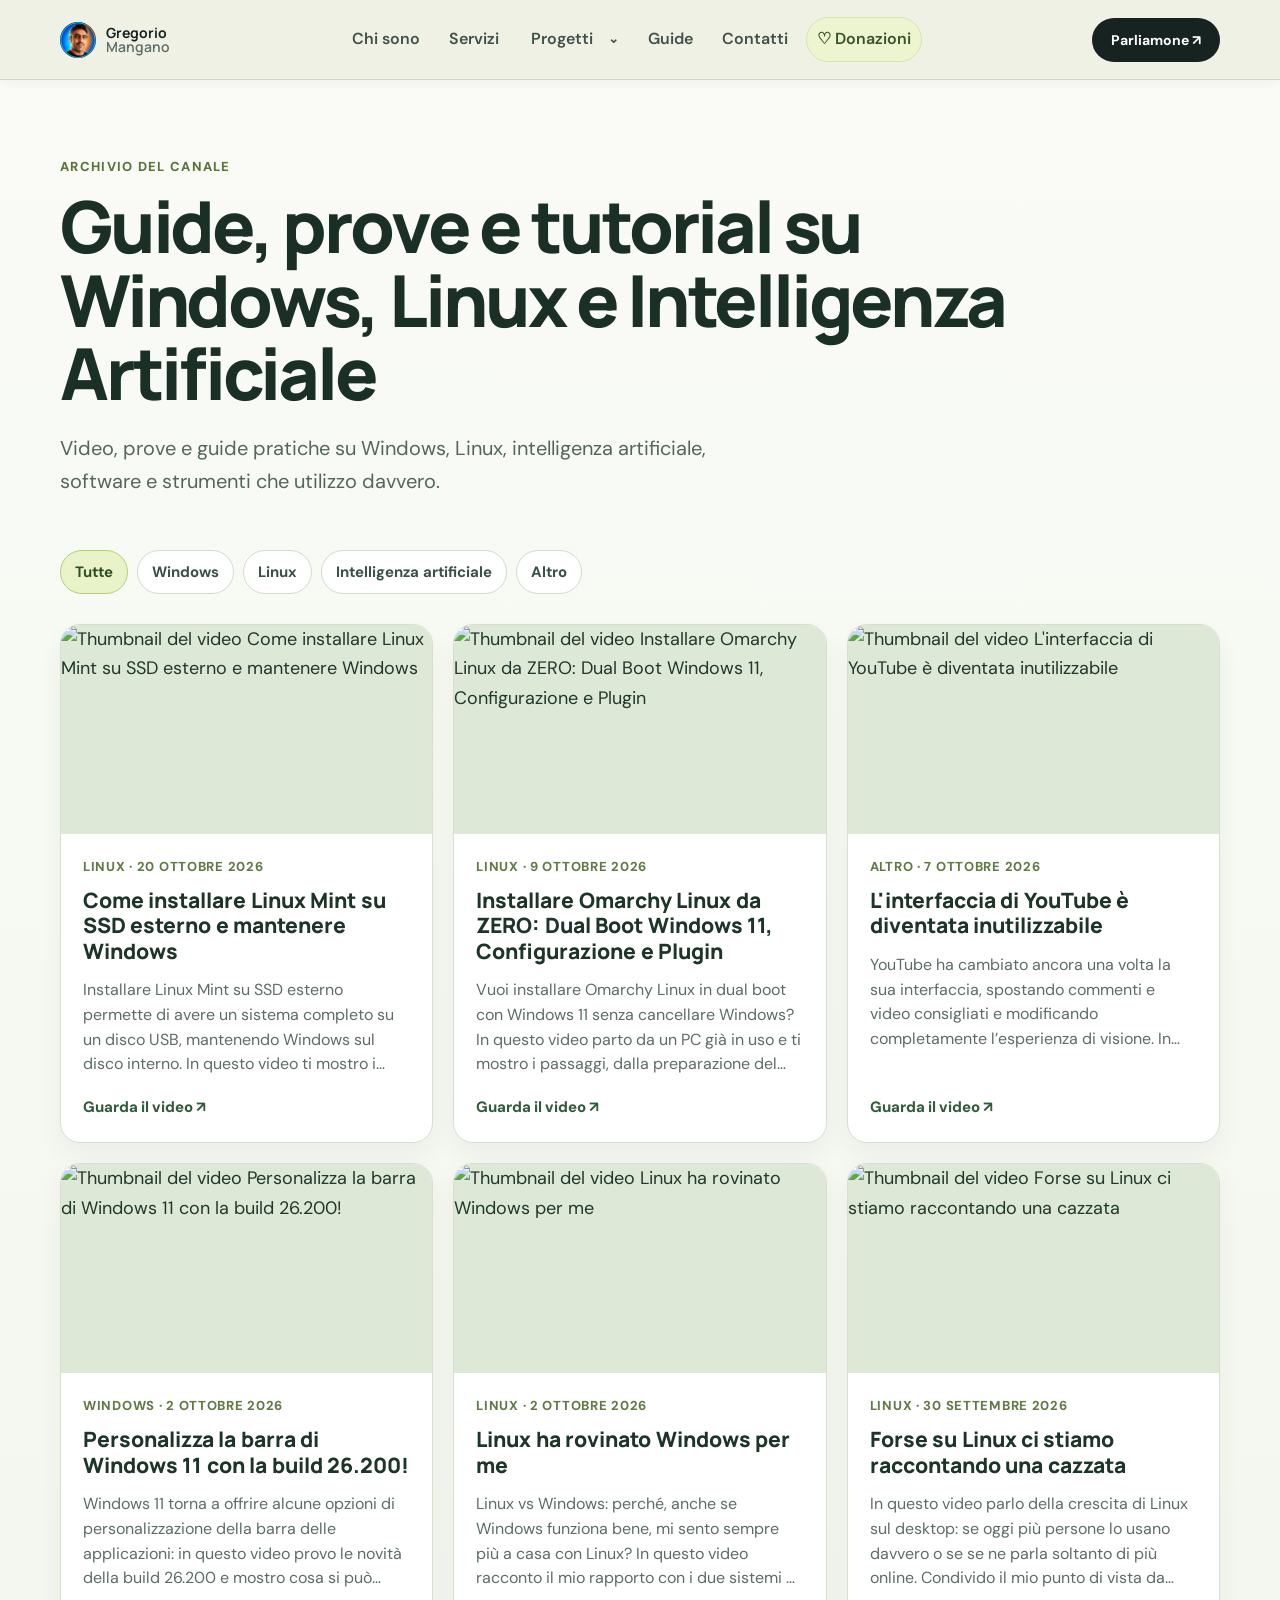
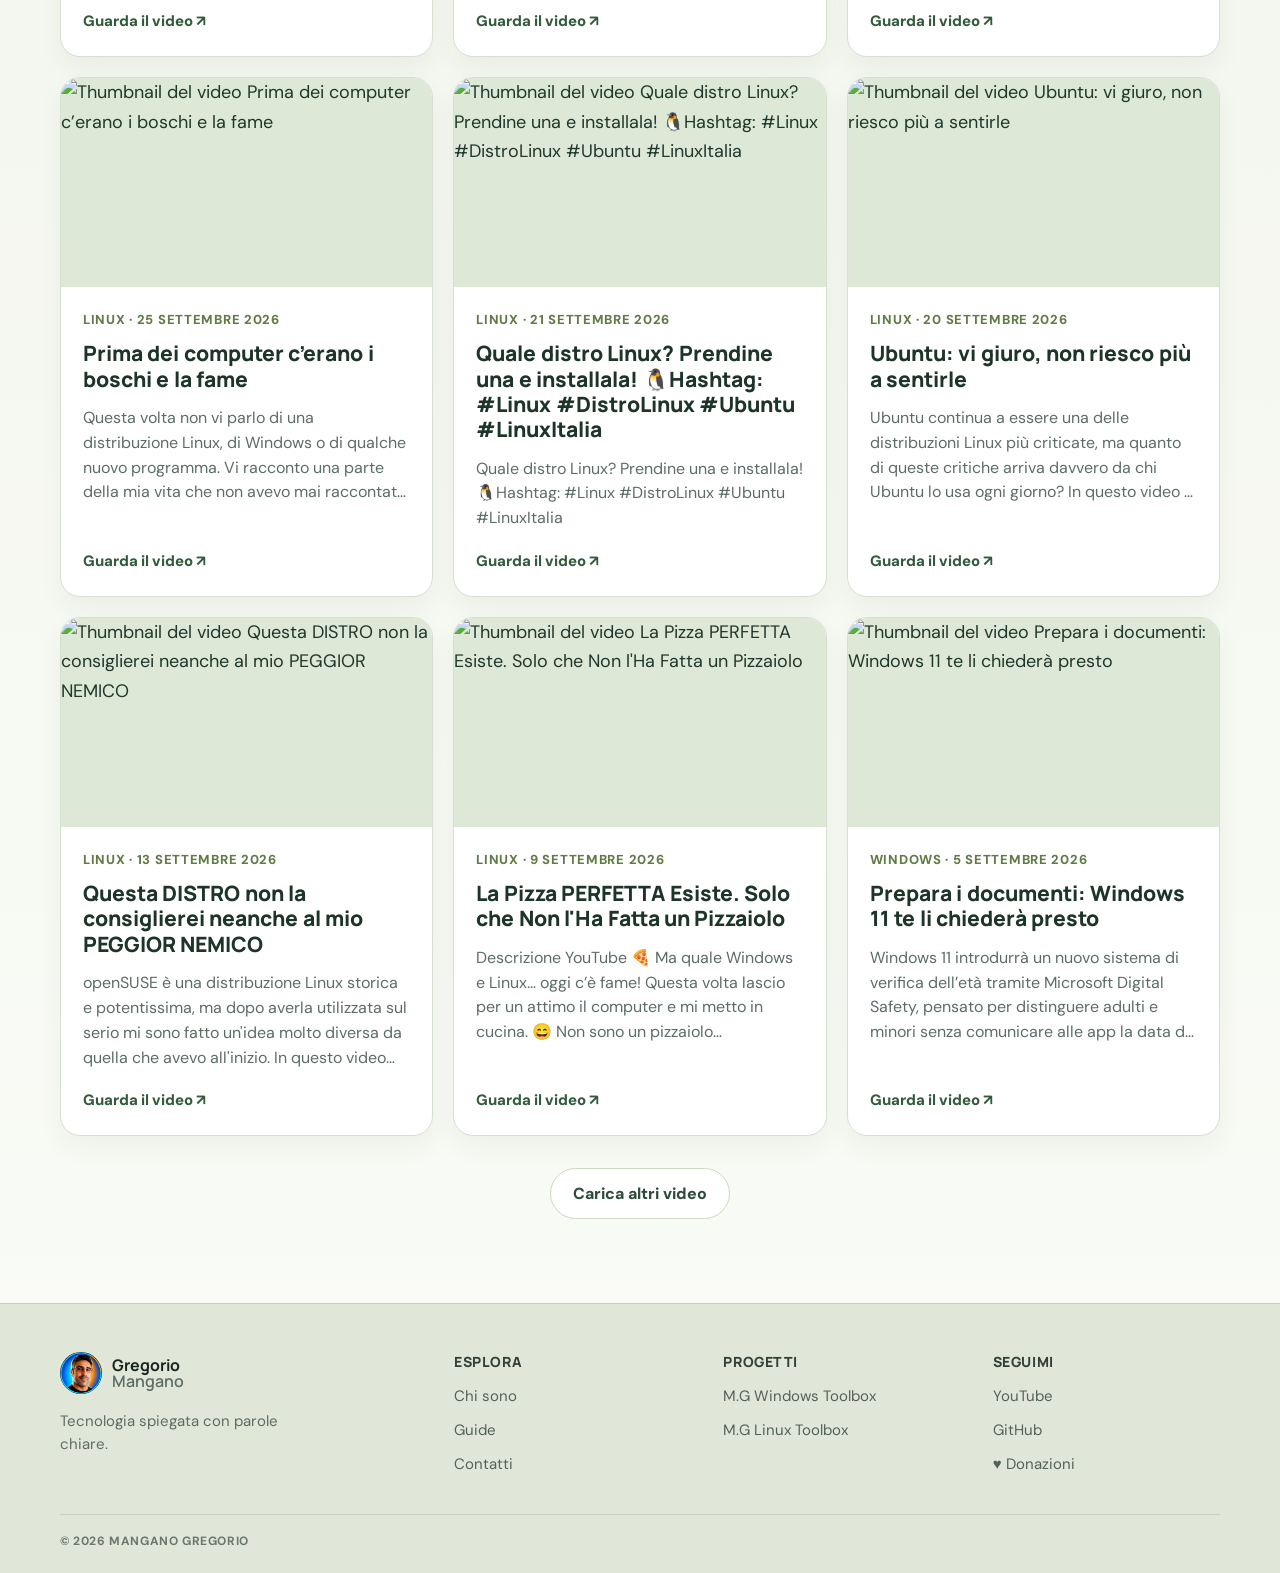
==== commit b2fbb549: "Aggiorna guide YouTube" ====
--- a/guide/index.html
+++ b/guide/index.html
@@ -21,4 +21,4 @@
 <link rel="stylesheet" href="guide.css">
 </head>
 <body class="guide-page">
-<header class="site-header"><a class="brand" href="../index.html"><img src="../assets/branding/gregorio-profilo.jpg" alt="Gregorio Mangano"><span>Gregorio<em>Mangano</em></span></a><nav class="main-nav" aria-label="Navigazione principale"><a href="../index.html#chi-sono">Chi sono</a><a href="../index.html#servizi">Servizi</a><span class="projects-menu"><a href="../index.html#progetti">Progetti</a><details class="projects-dropdown"><summary aria-label="Apri elenco progetti"></summary><div><a href="../mg-windows-toolbox.html">M.G Windows Toolbox</a><a href="../mg-linux-toolbox.html">M.G Linux Toolbox</a></div></details></span><a href="../guide/">Guide</a><a href="../index.html#contatti">Contatti</a><a class="nav-donation" href="../donazioni.html">♡ Donazioni</a></nav><a class="button button-dark header-cta" href="../index.html#contatti">Parliamone ↗</a><button class="menu-toggle" type="button" aria-label="Apri menu" aria-expanded="false" aria-controls="mobile-menu">☰</button><nav id="mobile-menu" class="mobile-menu" aria-label="Menu mobile" hidden><a href="../index.html#chi-sono">Chi sono</a><a href="../index.html#servizi">Servizi</a><details><summary>Progetti</summary><a href="../index.html#progetti">Tutti i progetti</a><a href="../mg-windows-toolbox.html">M.G Windows Toolbox</a><a href="../mg-linux-toolbox.html">M.G Linux Toolbox</a></details><a href="../guide/">Guide</a><a href="../index.html#contatti">Contatti</a><a class="nav-donation" href="../donazioni.html">♡ Donazioni</a><a class="button button-dark" href="../index.html#contatti">Parliamone ↗</a></nav></header><main><section class="guide-wrap guide-hero"><p class="guide-kicker">Archivio del canale</p><h1>Guide, prove e tutorial<span class="guide-h1-topics"> su Windows, Linux e Intelligenza Artificiale</span></h1><p>Video, prove e guide pratiche su Windows, Linux, intelligenza artificiale, software e strumenti che utilizzo davvero.</p></section><section class="guide-wrap guide-archive"><div class="guide-toolbar" aria-label="Filtra i video"><button type="button" data-guide-filter="Tutte">Tutte</button><button type="button" data-guide-filter="Windows">Windows</button><button type="button" data-guide-filter="Linux">Linux</button><button type="button" data-guide-filter="Intelligenza artificiale">Intelligenza artificiale</button><button type="button" data-guide-filter="Altro">Altro</button></div><div class="guide-grid"><article class="guide-card" data-guide-card data-category="Linux"><a href="https://www.youtube.com/watch?v=gMNPm2r3rJ8" target="_blank" rel="noopener noreferrer" aria-label="Guarda su YouTube: Installare Omarchy Linux da ZERO: Dual Boot Windows 11, Configurazione e Plugin"><img src="https://i.ytimg.com/vi/gMNPm2r3rJ8/maxresdefault.jpg" alt="Thumbnail del video Installare Omarchy Linux da ZERO: Dual Boot Windows 11, Configurazione e Plugin" loading="lazy"><div class="guide-card-body"><p class="guide-card-meta">Linux · 9 ottobre 2026</p><h2>Installare Omarchy Linux da ZERO: Dual Boot Windows 11, Configurazione e Plugin</h2><p>Vuoi installare Omarchy Linux in dual boot con Windows 11 senza cancellare Windows? In questo video parto da un PC già in uso e ti mostro i passaggi, dalla preparazione del disco al primo…</p><span>Guarda il video ↗</span></div></a></article><article class="guide-card" data-guide-card data-category="Altro"><a href="https://www.youtube.com/watch?v=yzAN4hxifUo" target="_blank" rel="noopener noreferrer" aria-label="Guarda su YouTube: L&#x27;interfaccia di YouTube è diventata inutilizzabile"><img src="https://i.ytimg.com/vi/yzAN4hxifUo/maxresdefault.jpg" alt="Thumbnail del video L&#x27;interfaccia di YouTube è diventata inutilizzabile" loading="lazy"><div class="guide-card-body"><p class="guide-card-meta">Altro · 7 ottobre 2026</p><h2>L&#x27;interfaccia di YouTube è diventata inutilizzabile</h2><p>YouTube ha cambiato ancora una volta la sua interfaccia, spostando commenti e video consigliati e modificando completamente l’esperienza di visione. In questo video ti mostro il nuovo…</p><span>Guarda il video ↗</span></div></a></article><article class="guide-card" data-guide-card data-category="Windows"><a href="https://www.youtube.com/watch?v=b4GrSLSnF_k" target="_blank" rel="noopener noreferrer" aria-label="Guarda su YouTube: Personalizza la barra di Windows 11 con la build 26.200!"><img src="https://i.ytimg.com/vi/b4GrSLSnF_k/maxresdefault.jpg" alt="Thumbnail del video Personalizza la barra di Windows 11 con la build 26.200!" loading="lazy"><div class="guide-card-body"><p class="guide-card-meta">Windows · 2 ottobre 2026</p><h2>Personalizza la barra di Windows 11 con la build 26.200!</h2><p>Windows 11 torna a offrire alcune opzioni di personalizzazione della barra delle applicazioni: in questo video provo le novità della build 26.200 e mostro cosa si può configurare. Vediamo…</p><span>Guarda il video ↗</span></div></a></article><article class="guide-card" data-guide-card data-category="Linux"><a href="https://www.youtube.com/watch?v=f8r5Kj4t4dw" target="_blank" rel="noopener noreferrer" aria-label="Guarda su YouTube: Linux ha rovinato Windows per me"><img src="https://i.ytimg.com/vi/f8r5Kj4t4dw/maxresdefault.jpg" alt="Thumbnail del video Linux ha rovinato Windows per me" loading="lazy"><div class="guide-card-body"><p class="guide-card-meta">Linux · 2 ottobre 2026</p><h2>Linux ha rovinato Windows per me</h2><p>Linux vs Windows: perché, anche se Windows funziona bene, mi sento sempre più a casa con Linux? In questo video racconto il mio rapporto con i due sistemi e perché Windows ha finito per…</p><span>Guarda il video ↗</span></div></a></article><article class="guide-card" data-guide-card data-category="Linux"><a href="https://www.youtube.com/watch?v=OUNO9-Yss-o" target="_blank" rel="noopener noreferrer" aria-label="Guarda su YouTube: Forse su Linux ci stiamo raccontando una cazzata"><img src="https://i.ytimg.com/vi/OUNO9-Yss-o/maxresdefault.jpg" alt="Thumbnail del video Forse su Linux ci stiamo raccontando una cazzata" loading="lazy"><div class="guide-card-body"><p class="guide-card-meta">Linux · 30 settembre 2026</p><h2>Forse su Linux ci stiamo raccontando una cazzata</h2><p>In questo video parlo della crescita di Linux sul desktop: se oggi più persone lo usano davvero o se se ne parla soltanto di più online. Condivido il mio punto di vista da tecnico…</p><span>Guarda il video ↗</span></div></a></article><article class="guide-card" data-guide-card data-category="Linux"><a href="https://www.youtube.com/watch?v=wASuICty1os" target="_blank" rel="noopener noreferrer" aria-label="Guarda su YouTube: Prima dei computer c’erano i boschi e la fame"><img src="https://i.ytimg.com/vi/wASuICty1os/maxresdefault.jpg" alt="Thumbnail del video Prima dei computer c’erano i boschi e la fame" loading="lazy"><div class="guide-card-body"><p class="guide-card-meta">Linux · 25 settembre 2026</p><h2>Prima dei computer c’erano i boschi e la fame</h2><p>Questa volta non vi parlo di una distribuzione Linux, di Windows o di qualche nuovo programma. Vi racconto una parte della mia vita che non avevo mai raccontato davvero. Tutto è partito…</p><span>Guarda il video ↗</span></div></a></article><article class="guide-card" data-guide-card data-category="Linux"><a href="https://www.youtube.com/watch?v=hnU5Zl1i1VY" target="_blank" rel="noopener noreferrer" aria-label="Guarda su YouTube: Quale distro Linux? Prendine una e installala! 🐧Hashtag: #Linux #DistroLinux #Ubuntu  #LinuxItalia"><img src="https://i.ytimg.com/vi/hnU5Zl1i1VY/maxresdefault.jpg" alt="Thumbnail del video Quale distro Linux? Prendine una e installala! 🐧Hashtag: #Linux #DistroLinux #Ubuntu  #LinuxItalia" loading="lazy"><div class="guide-card-body"><p class="guide-card-meta">Linux · 21 settembre 2026</p><h2>Quale distro Linux? Prendine una e installala! 🐧Hashtag: #Linux #DistroLinux #Ubuntu  #LinuxItalia</h2><p>Quale distro Linux? Prendine una e installala! 🐧Hashtag: #Linux #DistroLinux #Ubuntu #LinuxItalia</p><span>Guarda il video ↗</span></div></a></article><article class="guide-card" data-guide-card data-category="Linux"><a href="https://www.youtube.com/watch?v=dQz44D3OaXM" target="_blank" rel="noopener noreferrer" aria-label="Guarda su YouTube: Ubuntu: vi giuro, non riesco più a sentirle"><img src="https://i.ytimg.com/vi/dQz44D3OaXM/maxresdefault.jpg" alt="Thumbnail del video Ubuntu: vi giuro, non riesco più a sentirle" loading="lazy"><div class="guide-card-body"><p class="guide-card-meta">Linux · 20 settembre 2026</p><h2>Ubuntu: vi giuro, non riesco più a sentirle</h2><p>Ubuntu continua a essere una delle distribuzioni Linux più criticate, ma quanto di queste critiche arriva davvero da chi Ubuntu lo usa ogni giorno? In questo video vi dico cosa penso di…</p><span>Guarda il video ↗</span></div></a></article><article class="guide-card" data-guide-card data-category="Linux"><a href="https://www.youtube.com/watch?v=2PaFTdk1_t0" target="_blank" rel="noopener noreferrer" aria-label="Guarda su YouTube: Questa DISTRO non la consiglierei neanche al mio PEGGIOR NEMICO"><img src="https://i.ytimg.com/vi/2PaFTdk1_t0/maxresdefault.jpg" alt="Thumbnail del video Questa DISTRO non la consiglierei neanche al mio PEGGIOR NEMICO" loading="lazy"><div class="guide-card-body"><p class="guide-card-meta">Linux · 13 settembre 2026</p><h2>Questa DISTRO non la consiglierei neanche al mio PEGGIOR NEMICO</h2><p>openSUSE è una distribuzione Linux storica e potentissima, ma dopo averla utilizzata sul serio mi sono fatto un&#x27;idea molto diversa da quella che avevo all&#x27;inizio. In questo video vi…</p><span>Guarda il video ↗</span></div></a></article><article class="guide-card" data-guide-card data-category="Linux"><a href="https://www.youtube.com/watch?v=OcnmZeBDZPY" target="_blank" rel="noopener noreferrer" aria-label="Guarda su YouTube: La Pizza PERFETTA Esiste. Solo che Non l&#x27;Ha Fatta un Pizzaiolo"><img src="https://i.ytimg.com/vi/OcnmZeBDZPY/maxresdefault.jpg" alt="Thumbnail del video La Pizza PERFETTA Esiste. Solo che Non l&#x27;Ha Fatta un Pizzaiolo" loading="lazy"><div class="guide-card-body"><p class="guide-card-meta">Linux · 9 settembre 2026</p><h2>La Pizza PERFETTA Esiste. Solo che Non l&#x27;Ha Fatta un Pizzaiolo</h2><p>Descrizione YouTube 🍕 Ma quale Windows e Linux… oggi c’è fame! Questa volta lascio per un attimo il computer e mi metto in cucina. 😄 Non sono un pizzaiolo professionista e questo non vuole…</p><span>Guarda il video ↗</span></div></a></article><article class="guide-card" data-guide-card data-category="Windows"><a href="https://www.youtube.com/watch?v=MxsXTs9lHmI" target="_blank" rel="noopener noreferrer" aria-label="Guarda su YouTube: Prepara i documenti: Windows 11 te li chiederà presto"><img src="https://i.ytimg.com/vi/MxsXTs9lHmI/maxresdefault.jpg" alt="Thumbnail del video Prepara i documenti: Windows 11 te li chiederà presto" loading="lazy"><div class="guide-card-body"><p class="guide-card-meta">Windows · 5 settembre 2026</p><h2>Prepara i documenti: Windows 11 te li chiederà presto</h2><p>Windows 11 introdurrà un nuovo sistema di verifica dell’età tramite Microsoft Digital Safety, pensato per distinguere adulti e minori senza comunicare alle app la data di nascita o l’età…</p><span>Guarda il video ↗</span></div></a></article><article class="guide-card" data-guide-card data-category="Linux"><a href="https://www.youtube.com/watch?v=COesU7kKuGE" target="_blank" rel="noopener noreferrer" aria-label="Guarda su YouTube: Il Windows 11 PERFETTO esiste. Solo che non l&#x27;ha fatto Microsoft"><img src="https://i.ytimg.com/vi/COesU7kKuGE/maxresdefault.jpg" alt="Thumbnail del video Il Windows 11 PERFETTO esiste. Solo che non l&#x27;ha fatto Microsoft" loading="lazy"><div class="guide-card-body"><p class="guide-card-meta">Linux · 4 settembre 2026</p><h2>Il Windows 11 PERFETTO esiste. Solo che non l&#x27;ha fatto Microsoft</h2><p>AnduinOS 2 è una distribuzione Linux basata su Ubuntu 26.04 LTS, pensata per chi vuole passare da Windows a Linux senza rinunciare a un ambiente familiare. In questa recensione provo…</p><span>Guarda il video ↗</span></div></a></article><article class="guide-card" data-guide-card data-category="Linux"><a href="https://www.youtube.com/watch?v=r5OciKn8pmM" target="_blank" rel="noopener noreferrer" aria-label="Guarda su YouTube: MainstreamOS: l’ho scovata, l’ho amata e ve la faccio conoscere"><img src="https://i.ytimg.com/vi/r5OciKn8pmM/maxresdefault.jpg" alt="Thumbnail del video MainstreamOS: l’ho scovata, l’ho amata e ve la faccio conoscere" loading="lazy"><div class="guide-card-body"><p class="guide-card-meta">Linux · 30 agosto 2026</p><h2>MainstreamOS: l’ho scovata, l’ho amata e ve la faccio conoscere</h2><p>MainstreamOS è una distro Linux basata su Arch Linux con Hyprland e Quickshell, ma con un approccio molto più grafico e accessibile. L’ho scovata quasi per caso, ho iniziato a provarla e…</p><span>Guarda il video ↗</span></div></a></article><article class="guide-card" data-guide-card data-category="Linux"><a href="https://www.youtube.com/watch?v=fXqzaQU0EgQ" target="_blank" rel="noopener noreferrer" aria-label="Guarda su YouTube: Tutti Parlano di Omarchy… Io Non Capisco il Perché"><img src="https://i.ytimg.com/vi/fXqzaQU0EgQ/maxresdefault.jpg" alt="Thumbnail del video Tutti Parlano di Omarchy… Io Non Capisco il Perché" loading="lazy"><div class="guide-card-body"><p class="guide-card-meta">Linux · 29 agosto 2026</p><h2>Tutti Parlano di Omarchy… Io Non Capisco il Perché</h2><p>Omarchy Linux propone un modo completamente diverso di utilizzare il PC: Hyprland, finestre tiling, scorciatoie da tastiera e un&#x27;esperienza lontanissima dal classico desktop Windows, KDE o…</p><span>Guarda il video ↗</span></div></a></article><article class="guide-card" data-guide-card data-category="Windows"><a href="https://www.youtube.com/watch?v=0YOJoq-laR8" target="_blank" rel="noopener noreferrer" aria-label="Guarda su YouTube: TUTTO QUELLO CHE SERVE PER WINDOWS in 2 TOOL GRATIS 🧰"><img src="https://i.ytimg.com/vi/0YOJoq-laR8/maxresdefault.jpg" alt="Thumbnail del video TUTTO QUELLO CHE SERVE PER WINDOWS in 2 TOOL GRATIS 🧰" loading="lazy"><div class="guide-card-body"><p class="guide-card-meta">Windows · 27 agosto 2026</p><h2>TUTTO QUELLO CHE SERVE PER WINDOWS in 2 TOOL GRATIS 🧰</h2><p>Due tool gratuiti raccolgono molte delle funzioni utili per lavorare, sistemare e mantenere un PC Windows. Gregorio presenta i programmi, mostra cosa si può fare con ciascuno e spiega come…</p><span>Guarda il video ↗</span></div></a></article><article class="guide-card" data-guide-card data-category="Windows"><a href="https://www.youtube.com/watch?v=7clhIGLLd-Q" target="_blank" rel="noopener noreferrer" aria-label="Guarda su YouTube: Ho creato un tool per Windows: il desktop diventa un centro di controllo"><img src="https://i.ytimg.com/vi/7clhIGLLd-Q/maxresdefault.jpg" alt="Thumbnail del video Ho creato un tool per Windows: il desktop diventa un centro di controllo" loading="lazy"><div class="guide-card-body"><p class="guide-card-meta">Windows · 20 agosto 2026</p><h2>Ho creato un tool per Windows: il desktop diventa un centro di controllo</h2><p>Gregorio mostra il tool per Windows che trasforma il desktop in un centro di controllo per le funzioni e gli strumenti del PC. La descrizione segue la prova dell’applicazione e le funzioni…</p><span>Guarda il video ↗</span></div></a></article><article class="guide-card" data-guide-card data-category="Intelligenza artificiale"><a href="https://www.youtube.com/watch?v=WPfi-n1Bab8" target="_blank" rel="noopener noreferrer" aria-label="Guarda su YouTube: Finalmente ChatGPT su Linux: ecco come usare Codex"><img src="https://i.ytimg.com/vi/WPfi-n1Bab8/maxresdefault.jpg" alt="Thumbnail del video Finalmente ChatGPT su Linux: ecco come usare Codex" loading="lazy"><div class="guide-card-body"><p class="guide-card-meta">Intelligenza artificiale · 15 agosto 2026</p><h2>Finalmente ChatGPT su Linux: ecco come usare Codex</h2><p>ChatGPT arriva su Linux e Gregorio mostra come usare Codex per lavorare con l’intelligenza artificiale direttamente dal sistema operativo. Nel video vengono mostrati l’avvio dello…</p><span>Guarda il video ↗</span></div></a></article><article class="guide-card" data-guide-card data-category="Windows"><a href="https://www.youtube.com/watch?v=2EH7186WU30" target="_blank" rel="noopener noreferrer" aria-label="Guarda su YouTube: UN SOLO TOOL per SISTEMARE WINDOWS: App, Driver, Riparazione e molto altro"><img src="https://i.ytimg.com/vi/2EH7186WU30/maxresdefault.jpg" alt="Thumbnail del video UN SOLO TOOL per SISTEMARE WINDOWS: App, Driver, Riparazione e molto altro" loading="lazy"><div class="guide-card-body"><p class="guide-card-meta">Windows · 12 agosto 2026</p><h2>UN SOLO TOOL per SISTEMARE WINDOWS: App, Driver, Riparazione e molto altro</h2><p>Un solo tool riunisce diverse funzioni per sistemare Windows: applicazioni, driver, riparazione e altre operazioni di manutenzione. Gregorio mostra l’interfaccia del programma e prova le…</p><span>Guarda il video ↗</span></div></a></article><article class="guide-card" data-guide-card data-category="Linux"><a href="https://www.youtube.com/watch?v=XZDoN_a76yE" target="_blank" rel="noopener noreferrer" aria-label="Guarda su YouTube: Linus Torvalds: l’AI sta cambiando il Kernel Linux 🤖🐧 #linux #LinusTorvalds"><img src="https://i.ytimg.com/vi/XZDoN_a76yE/maxresdefault.jpg" alt="Thumbnail del video Linus Torvalds: l’AI sta cambiando il Kernel Linux 🤖🐧 #linux #LinusTorvalds" loading="lazy"><div class="guide-card-body"><p class="guide-card-meta">Linux · 12 agosto 2026</p><h2>Linus Torvalds: l’AI sta cambiando il Kernel Linux 🤖🐧 #linux #LinusTorvalds</h2><p>L’intelligenza artificiale sta aiutando a scoprire sempre più problemi e correzioni nel kernel Linux. Ma il programmatore resta fondamentale: l’AI accelera il lavoro, non lo sostituisce.…</p><span>Guarda il video ↗</span></div></a></article><article class="guide-card" data-guide-card data-category="Linux"><a href="https://www.youtube.com/watch?v=hXZ519Q0kM0" target="_blank" rel="noopener noreferrer" aria-label="Guarda su YouTube: STA CAMBIANDO TUTTO ★ Gregorio Weekly"><img src="https://i.ytimg.com/vi/hXZ519Q0kM0/maxresdefault.jpg" alt="Thumbnail del video STA CAMBIANDO TUTTO ★ Gregorio Weekly" loading="lazy"><div class="guide-card-body"><p class="guide-card-meta">Linux · 9 agosto 2026</p><h2>STA CAMBIANDO TUTTO ★ Gregorio Weekly</h2><p>In questo Gregorio Weekly Gregorio parla dei cambiamenti che stanno interessando il mondo della tecnologia, Linux e gli strumenti che usa e prova sul canale. Il video raccoglie…</p><span>Guarda il video ↗</span></div></a></article><article class="guide-card" data-guide-card data-category="Linux"><a href="https://www.youtube.com/watch?v=wcBmamaFWZo" target="_blank" rel="noopener noreferrer" aria-label="Guarda su YouTube: La Mia App Linux si Aggiorna: Antivirus + Nuovi Tools!"><img src="https://i.ytimg.com/vi/wcBmamaFWZo/maxresdefault.jpg" alt="Thumbnail del video La Mia App Linux si Aggiorna: Antivirus + Nuovi Tools!" loading="lazy"><div class="guide-card-body"><p class="guide-card-meta">Linux · 7 agosto 2026</p><h2>La Mia App Linux si Aggiorna: Antivirus + Nuovi Tools!</h2><p>La mia applicazione per Linux si aggiorna con nuovi strumenti, compreso un controllo antivirus, e diventa più completa per la gestione del sistema. Gregorio presenta le novità dell’app,…</p><span>Guarda il video ↗</span></div></a></article><article class="guide-card" data-guide-card data-category="Linux"><a href="https://www.youtube.com/watch?v=Bu7Ib25Rr_Y" target="_blank" rel="noopener noreferrer" aria-label="Guarda su YouTube: Un Solo Pannello per Controllare Tutto Linux: M.G Linux Toolbox"><img src="https://i.ytimg.com/vi/Bu7Ib25Rr_Y/maxresdefault.jpg" alt="Thumbnail del video Un Solo Pannello per Controllare Tutto Linux: M.G Linux Toolbox" loading="lazy"><div class="guide-card-body"><p class="guide-card-meta">Linux · 3 agosto 2026</p><h2>Un Solo Pannello per Controllare Tutto Linux: M.G Linux Toolbox</h2><p>M.G Linux Toolbox raccoglie in un solo pannello strumenti utili per amministrare e configurare Linux senza cercare ogni funzione in menu diversi. Gregorio mostra le funzioni del toolbox e…</p><span>Guarda il video ↗</span></div></a></article><article class="guide-card" data-guide-card data-category="Linux"><a href="https://www.youtube.com/watch?v=hV2Mr_gwbIQ" target="_blank" rel="noopener noreferrer" aria-label="Guarda su YouTube: Linux: Snap, Secure Boot e Distro Leggere | Rispondo alle Vostre Domande"><img src="https://i.ytimg.com/vi/hV2Mr_gwbIQ/maxresdefault.jpg" alt="Thumbnail del video Linux: Snap, Secure Boot e Distro Leggere | Rispondo alle Vostre Domande" loading="lazy"><div class="guide-card-body"><p class="guide-card-meta">Linux · 30 luglio 2026</p><h2>Linux: Snap, Secure Boot e Distro Leggere | Rispondo alle Vostre Domande</h2><p>Gregorio risponde alle domande della community su Snap, Secure Boot, distribuzioni Linux a 32 bit e distro leggere per computer vecchi. Nel video spiega perché considera affidabili i…</p><span>Guarda il video ↗</span></div></a></article><article class="guide-card" data-guide-card data-category="Intelligenza artificiale"><a href="https://www.youtube.com/watch?v=YNMGYocXdig" target="_blank" rel="noopener noreferrer" aria-label="Guarda su YouTube: La Cina ha liberato l’IA più GRANDE del mondo: Kimi K3 è assurda"><img src="https://i.ytimg.com/vi/YNMGYocXdig/maxresdefault.jpg" alt="Thumbnail del video La Cina ha liberato l’IA più GRANDE del mondo: Kimi K3 è assurda" loading="lazy"><div class="guide-card-body"><p class="guide-card-meta">Intelligenza artificiale · 29 luglio 2026</p><h2>La Cina ha liberato l’IA più GRANDE del mondo: Kimi K3 è assurda</h2><p>Kimi K3 è un modello di intelligenza artificiale cinese enorme, con 2.800 miliardi di parametri e pesi pubblicati. Gregorio spiega come funziona, perché richiede un’infrastruttura…</p><span>Guarda il video ↗</span></div></a></article><article class="guide-card" data-guide-card data-category="Linux"><a href="https://www.youtube.com/watch?v=6b0Hk5DA9wo" target="_blank" rel="noopener noreferrer" aria-label="Guarda su YouTube: Ha costruito DA SOLO il Linux che tutti aspettavano"><img src="https://i.ytimg.com/vi/6b0Hk5DA9wo/maxresdefault.jpg" alt="Thumbnail del video Ha costruito DA SOLO il Linux che tutti aspettavano" loading="lazy"><div class="guide-card-body"><p class="guide-card-meta">Linux · 25 luglio 2026</p><h2>Ha costruito DA SOLO il Linux che tutti aspettavano</h2><p>Void Linux diventa più accessibile grazie a Odyssey, una derivata che porta un’interfaccia grafica e strumenti semplici anche nelle operazioni normalmente riservate al terminale. Gregorio…</p><span>Guarda il video ↗</span></div></a></article><article class="guide-card" data-guide-card data-category="Windows"><a href="https://www.youtube.com/watch?v=OeSZ05UvZcg" target="_blank" rel="noopener noreferrer" aria-label="Guarda su YouTube: È bello, è veloce e può mandare in pensione Outlook"><img src="https://i.ytimg.com/vi/OeSZ05UvZcg/maxresdefault.jpg" alt="Thumbnail del video È bello, è veloce e può mandare in pensione Outlook" loading="lazy"><div class="guide-card-body"><p class="guide-card-meta">Windows · 23 luglio 2026</p><h2>È bello, è veloce e può mandare in pensione Outlook</h2><p>Skim è un client email leggero per Windows che raccoglie la posta in un’unica applicazione e punta sulle funzioni essenziali senza la complessità di Outlook. Gregorio mostra installazione,…</p><span>Guarda il video ↗</span></div></a></article><article class="guide-card" data-guide-card data-category="Altro"><a href="https://www.youtube.com/watch?v=w0IbmLnZfhs" target="_blank" rel="noopener noreferrer" aria-label="Guarda su YouTube: Così sistemo PC e smartphone senza muovermi da casa"><img src="https://i.ytimg.com/vi/w0IbmLnZfhs/maxresdefault.jpg" alt="Thumbnail del video Così sistemo PC e smartphone senza muovermi da casa" loading="lazy"><div class="guide-card-body"><p class="guide-card-meta">Altro · 21 luglio 2026</p><h2>Così sistemo PC e smartphone senza muovermi da casa</h2><p>Iperius Remote permette di controllare PC e smartphone a distanza e di offrire assistenza senza essere fisicamente davanti al dispositivo. Gregorio mostra un collegamento reale al telefono…</p><span>Guarda il video ↗</span></div></a></article><article class="guide-card" data-guide-card data-category="Linux"><a href="https://www.youtube.com/watch?v=dQdwE4CZsYo" target="_blank" rel="noopener noreferrer" aria-label="Guarda su YouTube: Installare pacchetti su Arch? Ora è banale con Shelly"><img src="https://i.ytimg.com/vi/dQdwE4CZsYo/maxresdefault.jpg" alt="Thumbnail del video Installare pacchetti su Arch? Ora è banale con Shelly" loading="lazy"><div class="guide-card-body"><p class="guide-card-meta">Linux · 14 luglio 2026</p><h2>Installare pacchetti su Arch? Ora è banale con Shelly</h2><p>Shelly è un gestore grafico di pacchetti per Arch Linux che permette di cercare, installare e gestire programmi senza usare continuamente il terminale. Gregorio mostra come funziona su…</p><span>Guarda il video ↗</span></div></a></article><article class="guide-card" data-guide-card data-category="Linux"><a href="https://www.youtube.com/watch?v=fIwr3lODTP8" target="_blank" rel="noopener noreferrer" aria-label="Guarda su YouTube: Windows 11, Linux e antivirus: le vostre domande più dure"><img src="https://i.ytimg.com/vi/fIwr3lODTP8/maxresdefault.jpg" alt="Thumbnail del video Windows 11, Linux e antivirus: le vostre domande più dure" loading="lazy"><div class="guide-card-body"><p class="guide-card-meta">Linux · 12 luglio 2026</p><h2>Windows 11, Linux e antivirus: le vostre domande più dure</h2><p>Gregorio risponde a dieci domande reali della community su Linux, Windows 11, antivirus, dual boot, privacy e aggiornamento dei PC. Nel video si parla di scuola e migrazione a Linux,…</p><span>Guarda il video ↗</span></div></a></article><article class="guide-card" data-guide-card data-category="Windows"><a href="https://www.youtube.com/watch?v=V0cOb2qYPZY" target="_blank" rel="noopener noreferrer" aria-label="Guarda su YouTube: Presto su Windows 11: reinstalli tutto con un solo click"><img src="https://i.ytimg.com/vi/V0cOb2qYPZY/maxresdefault.jpg" alt="Thumbnail del video Presto su Windows 11: reinstalli tutto con un solo click" loading="lazy"><div class="guide-card-body"><p class="guide-card-meta">Windows · 11 luglio 2026</p><h2>Presto su Windows 11: reinstalli tutto con un solo click</h2><p>Windows 11 introduce una reinstallazione dal cloud che può eliminare la necessità di preparare una chiavetta USB. Gregorio mostra dove si trova la funzione e cosa succede davvero ai dati…</p><span>Guarda il video ↗</span></div></a></article><article class="guide-card" data-guide-card data-category="Linux"><a href="https://www.youtube.com/watch?v=CM-sndxnQaU" target="_blank" rel="noopener noreferrer" aria-label="Guarda su YouTube: Linux Mint lascia finalmente l&#x27;età della pietra"><img src="https://i.ytimg.com/vi/CM-sndxnQaU/maxresdefault.jpg" alt="Thumbnail del video Linux Mint lascia finalmente l&#x27;età della pietra" loading="lazy"><div class="guide-card-body"><p class="guide-card-meta">Linux · 10 luglio 2026</p><h2>Linux Mint lascia finalmente l&#x27;età della pietra</h2><p>Linux Mint può finalmente diventare una distribuzione consigliabile a tutti: Gregorio spiega perché l’integrazione di Wayland cambia il giudizio sul sistema. Il video confronta la…</p><span>Guarda il video ↗</span></div></a></article><article class="guide-card" data-guide-card data-category="Intelligenza artificiale"><a href="https://www.youtube.com/watch?v=WenMKcTTvLI" target="_blank" rel="noopener noreferrer" aria-label="Guarda su YouTube: Qwen AI: L&#x27;IA GRATUITA che YouTube ti nasconde"><img src="https://i.ytimg.com/vi/WenMKcTTvLI/maxresdefault.jpg" alt="Thumbnail del video Qwen AI: L&#x27;IA GRATUITA che YouTube ti nasconde" loading="lazy"><div class="guide-card-body"><p class="guide-card-meta">Intelligenza artificiale · 7 luglio 2026</p><h2>Qwen AI: L&#x27;IA GRATUITA che YouTube ti nasconde</h2><p>Qwen è un’intelligenza artificiale gratuita che, secondo Gregorio, offre molto più di quanto ci si aspetti: memoria, immagini, video, ricerca, studio, sviluppo web e confronto tra modelli.…</p><span>Guarda il video ↗</span></div></a></article><article class="guide-card" data-guide-card data-category="Intelligenza artificiale"><a href="https://www.youtube.com/watch?v=z1_hgRt_Ez4" target="_blank" rel="noopener noreferrer" aria-label="Guarda su YouTube: ChatGPT vs Gemini vs Claude: Qual è la Migliore AI Gratis?"><img src="https://i.ytimg.com/vi/z1_hgRt_Ez4/maxresdefault.jpg" alt="Thumbnail del video ChatGPT vs Gemini vs Claude: Qual è la Migliore AI Gratis?" loading="lazy"><div class="guide-card-body"><p class="guide-card-meta">Intelligenza artificiale · 5 luglio 2026</p><h2>ChatGPT vs Gemini vs Claude: Qual è la Migliore AI Gratis?</h2><p>In questo video Gregorio confronta ChatGPT, Gemini e Claude nell’uso quotidiano, partendo da esempi concreti: riparare un’auto, gestire una bolletta, rispondere a una mail, studiare e…</p><span>Guarda il video ↗</span></div></a></article><article class="guide-card" data-guide-card data-category="Windows"><a href="https://www.youtube.com/watch?v=TL56ohS4t1s" target="_blank" rel="noopener noreferrer" aria-label="Guarda su YouTube: PC Lento? Sistemalo Gratis con Questo Metodo (Senza Tecnico)"><img src="https://i.ytimg.com/vi/TL56ohS4t1s/maxresdefault.jpg" alt="Thumbnail del video PC Lento? Sistemalo Gratis con Questo Metodo (Senza Tecnico)" loading="lazy"><div class="guide-card-body"><p class="guide-card-meta">Windows · 4 luglio 2026</p><h2>PC Lento? Sistemalo Gratis con Questo Metodo (Senza Tecnico)</h2><p>Un PC Windows lento non va necessariamente buttato. In questo video Gregorio mostra come alleggerirlo con un programma gratuito e alcune impostazioni manuali. La guida spiega perché…</p><span>Guarda il video ↗</span></div></a></article><article class="guide-card" data-guide-card data-category="Windows"><a href="https://www.youtube.com/watch?v=zmj-Xxp_7EM" target="_blank" rel="noopener noreferrer" aria-label="Guarda su YouTube: Rufus 4.15: Windows 11 Pulito, Ma Questa Opzione Cancella Tutto"><img src="https://i.ytimg.com/vi/zmj-Xxp_7EM/maxresdefault.jpg" alt="Thumbnail del video Rufus 4.15: Windows 11 Pulito, Ma Questa Opzione Cancella Tutto" loading="lazy"><div class="guide-card-body"><p class="guide-card-meta">Windows · 30 giugno 2026</p><h2>Rufus 4.15: Windows 11 Pulito, Ma Questa Opzione Cancella Tutto</h2><p>Rufus 4.15 permette di preparare e installare Windows 11 in modo più rapido e automatizzato, ma una modalità può cancellare interi dischi. In questo video Gregorio mostra il rischio reale…</p><span>Guarda il video ↗</span></div></a></article><article class="guide-card" data-guide-card data-category="Linux"><a href="https://www.youtube.com/watch?v=9UAdv8-PdLo" target="_blank" rel="noopener noreferrer" aria-label="Guarda su YouTube: La Verità sugli Utenti Linux che Nessuno Vuole Ammettere"><img src="https://i.ytimg.com/vi/9UAdv8-PdLo/maxresdefault.jpg" alt="Thumbnail del video La Verità sugli Utenti Linux che Nessuno Vuole Ammettere" loading="lazy"><div class="guide-card-body"><p class="guide-card-meta">Linux · 27 giugno 2026</p><h2>La Verità sugli Utenti Linux che Nessuno Vuole Ammettere</h2><p>In questo video Gregorio racconta con ironia le regole assurde del “vero” utente Linux: hardware vecchio, tastiera al posto del mouse, paura della modernità e terminale sempre acceso. Una…</p><span>Guarda il video ↗</span></div></a></article><article class="guide-card" data-guide-card data-category="Windows"><a href="https://www.youtube.com/watch?v=0Foj71Dyd1U" target="_blank" rel="noopener noreferrer" aria-label="Guarda su YouTube: Mi ringrazierai: un solo programma per Windows. Tutto il resto sparisce"><img src="https://i.ytimg.com/vi/0Foj71Dyd1U/maxresdefault.jpg" alt="Thumbnail del video Mi ringrazierai: un solo programma per Windows. Tutto il resto sparisce" loading="lazy"><div class="guide-card-body"><p class="guide-card-meta">Windows · 24 giugno 2026</p><h2>Mi ringrazierai: un solo programma per Windows. Tutto il resto sparisce</h2><p>In questo video Gregorio presenta un programma gratuito per Windows che raccoglie ottimizzazioni, pulizia, impostazioni di privacy, strumenti per il gaming e installazione di applicazioni…</p><span>Guarda il video ↗</span></div></a></article><article class="guide-card" data-guide-card data-category="Linux"><a href="https://www.youtube.com/watch?v=3oFABODdLwA" target="_blank" rel="noopener noreferrer" aria-label="Guarda su YouTube: Installare Programmi su Linux: L’Errore che Fanno Tutti"><img src="https://i.ytimg.com/vi/3oFABODdLwA/maxresdefault.jpg" alt="Thumbnail del video Installare Programmi su Linux: L’Errore che Fanno Tutti" loading="lazy"><div class="guide-card-body"><p class="guide-card-meta">Linux · 23 giugno 2026</p><h2>Installare Programmi su Linux: L’Errore che Fanno Tutti</h2><p>Installare programmi su Linux non significa automaticamente avere un sistema sicuro. In questo video Gregorio chiarisce quali sono i rischi reali e dove gli utenti sbagliano più spesso. Si…</p><span>Guarda il video ↗</span></div></a></article><article class="guide-card" data-guide-card data-category="Windows"><a href="https://www.youtube.com/watch?v=ZUAkCRB3aXw" target="_blank" rel="noopener noreferrer" aria-label="Guarda su YouTube: Disco Pieno? Questo Programma Gratis Libera Spazio su Windows e Linux"><img src="https://i.ytimg.com/vi/ZUAkCRB3aXw/maxresdefault.jpg" alt="Thumbnail del video Disco Pieno? Questo Programma Gratis Libera Spazio su Windows e Linux" loading="lazy"><div class="guide-card-body"><p class="guide-card-meta">Windows · 19 giugno 2026</p><h2>Disco Pieno? Questo Programma Gratis Libera Spazio su Windows e Linux</h2><p>Se il disco del PC si riempie e non riesci a capire quali file occupano spazio, in questo video Gregorio mostra un programma gratuito disponibile per Windows e Linux. La guida parte…</p><span>Guarda il video ↗</span></div></a></article><article class="guide-card" data-guide-card data-category="Linux"><a href="https://www.youtube.com/watch?v=Fm0WuSbBmW4" target="_blank" rel="noopener noreferrer" aria-label="Guarda su YouTube: Windows vs Linux: Il Motivo Psicologico per Cui Non Cambi Mai"><img src="https://i.ytimg.com/vi/Fm0WuSbBmW4/maxresdefault.jpg" alt="Thumbnail del video Windows vs Linux: Il Motivo Psicologico per Cui Non Cambi Mai" loading="lazy"><div class="guide-card-body"><p class="guide-card-meta">Linux · 18 giugno 2026</p><h2>Windows vs Linux: Il Motivo Psicologico per Cui Non Cambi Mai</h2><p>In questo video Gregorio racconta cosa succede davvero quando propone Linux ai clienti che usano da anni Windows e perché il passaggio non è soltanto una scelta tecnica. Partendo dalle…</p><span>Guarda il video ↗</span></div></a></article><article class="guide-card" data-guide-card data-category="Linux"><a href="https://www.youtube.com/watch?v=zLDGlscskPQ" target="_blank" rel="noopener noreferrer" aria-label="Guarda su YouTube: Flatpak, AppImage o AUR: Quale Rischia Davvero di Infettare Linux?"><img src="https://i.ytimg.com/vi/zLDGlscskPQ/maxresdefault.jpg" alt="Thumbnail del video Flatpak, AppImage o AUR: Quale Rischia Davvero di Infettare Linux?" loading="lazy"><div class="guide-card-body"><p class="guide-card-meta">Linux · 17 giugno 2026</p><h2>Flatpak, AppImage o AUR: Quale Rischia Davvero di Infettare Linux?</h2><p>In questo video Gregorio chiarisce un equivoco importante sulla sicurezza dei programmi Linux: Flatpak, AppImage, Snap e AUR non sono automaticamente sicuri solo per il formato che…</p><span>Guarda il video ↗</span></div></a></article><article class="guide-card" data-guide-card data-category="Linux"><a href="https://www.youtube.com/watch?v=4efJ2P28Fqo" target="_blank" rel="noopener noreferrer" aria-label="Guarda su YouTube: È finita per ARCH LINUX? La verità sull&#x27;attacco all&#x27;AUR"><img src="https://i.ytimg.com/vi/4efJ2P28Fqo/maxresdefault.jpg" alt="Thumbnail del video È finita per ARCH LINUX? La verità sull&#x27;attacco all&#x27;AUR" loading="lazy"><div class="guide-card-body"><p class="guide-card-meta">Linux · 17 giugno 2026</p><h2>È finita per ARCH LINUX? La verità sull&#x27;attacco all&#x27;AUR</h2><p>In questo video Gregorio analizza l’attacco che ha coinvolto diversi pacchetti dell’AUR di Arch Linux e spiega perché il problema non riguarda soltanto un normale virus visibile sullo…</p><span>Guarda il video ↗</span></div></a></article><article class="guide-card" data-guide-card data-category="Linux"><a href="https://www.youtube.com/watch?v=8lDQY27w2sU" target="_blank" rel="noopener noreferrer" aria-label="Guarda su YouTube: Ho lasciato Ubuntu, Mint e Zorin per questa distro Linux sconosciuta"><img src="https://i.ytimg.com/vi/8lDQY27w2sU/maxresdefault.jpg" alt="Thumbnail del video Ho lasciato Ubuntu, Mint e Zorin per questa distro Linux sconosciuta" loading="lazy"><div class="guide-card-body"><p class="guide-card-meta">Linux · 13 giugno 2026</p><h2>Ho lasciato Ubuntu, Mint e Zorin per questa distro Linux sconosciuta</h2><p>In questo video Gregorio presenta e prova PikaOS, una distribuzione basata su Debian stable pensata per offrire un sistema già pronto per giochi, multimedia, driver e personalizzazione. La…</p><span>Guarda il video ↗</span></div></a></article><article class="guide-card" data-guide-card data-category="Windows"><a href="https://www.youtube.com/watch?v=HvykPg1kIfE" target="_blank" rel="noopener noreferrer" aria-label="Guarda su YouTube: Come Clonare Hard Disk su SSD senza Reinstallare Windows (Guida 2026)"><img src="https://i.ytimg.com/vi/HvykPg1kIfE/maxresdefault.jpg" alt="Thumbnail del video Come Clonare Hard Disk su SSD senza Reinstallare Windows (Guida 2026)" loading="lazy"><div class="guide-card-body"><p class="guide-card-meta">Windows · 12 giugno 2026</p><h2>Come Clonare Hard Disk su SSD senza Reinstallare Windows (Guida 2026)</h2><p>In questo video Gregorio mostra come sostituire un hard disk con un SSD senza reinstallare Windows e senza perdere programmi, password e documenti. La procedura parte dalla scelta del…</p><span>Guarda il video ↗</span></div></a></article><article class="guide-card" data-guide-card data-category="Windows"><a href="https://www.youtube.com/watch?v=bxJPYF4l0os" target="_blank" rel="noopener noreferrer" aria-label="Guarda su YouTube: Ho licenziato Windows. Ecco come lavoro DAVVERO con Linux."><img src="https://i.ytimg.com/vi/bxJPYF4l0os/maxresdefault.jpg" alt="Thumbnail del video Ho licenziato Windows. Ecco come lavoro DAVVERO con Linux." loading="lazy"><div class="guide-card-body"><p class="guide-card-meta">Windows · 9 giugno 2026</p><h2>Ho licenziato Windows. Ecco come lavoro DAVVERO con Linux.</h2><p>In questo video Gregorio mostra come lavora davvero ogni giorno con Linux, dopo aver abbandonato Windows: organizzazione, assistenza informatica, montaggio video, studio e gestione del…</p><span>Guarda il video ↗</span></div></a></article><article class="guide-card" data-guide-card data-category="Linux"><a href="https://www.youtube.com/watch?v=ozo_IXC5tcs" target="_blank" rel="noopener noreferrer" aria-label="Guarda su YouTube: WinBoat Divora la RAM all’Avvio: Fermalo per Sempre"><img src="https://i.ytimg.com/vi/ozo_IXC5tcs/maxresdefault.jpg" alt="Thumbnail del video WinBoat Divora la RAM all’Avvio: Fermalo per Sempre" loading="lazy"><div class="guide-card-body"><p class="guide-card-meta">Linux · 8 giugno 2026</p><h2>WinBoat Divora la RAM all’Avvio: Fermalo per Sempre</h2><p>In questo video Gregorio mostra un problema concreto di WinBoat: il programma parte automaticamente all’avvio di Linux e consuma RAM anche quando sembra chiuso. La prova parte dal…</p><span>Guarda il video ↗</span></div></a></article><article class="guide-card" data-guide-card data-category="Linux"><a href="https://www.youtube.com/watch?v=qCQ1AK27O2M" target="_blank" rel="noopener noreferrer" aria-label="Guarda su YouTube: Linux ti punisce anche per Chrome. Nel 2026"><img src="https://i.ytimg.com/vi/qCQ1AK27O2M/maxresdefault.jpg" alt="Thumbnail del video Linux ti punisce anche per Chrome. Nel 2026" loading="lazy"><div class="guide-card-body"><p class="guide-card-meta">Linux · 6 giugno 2026</p><h2>Linux ti punisce anche per Chrome. Nel 2026</h2><p>In questo video Gregorio mette alla prova openSUSE partendo da una situazione molto concreta: installare Google Chrome e preparare il sistema per registrare il desktop. La prova mostra gli…</p><span>Guarda il video ↗</span></div></a></article><article class="guide-card" data-guide-card data-category="Windows"><a href="https://www.youtube.com/watch?v=ygBy7JWipks" target="_blank" rel="noopener noreferrer" aria-label="Guarda su YouTube: Questo TOOL GRATIS ripara Windows 11 meglio di un tecnico (5 min)"><img src="https://i.ytimg.com/vi/ygBy7JWipks/maxresdefault.jpg" alt="Thumbnail del video Questo TOOL GRATIS ripara Windows 11 meglio di un tecnico (5 min)" loading="lazy"><div class="guide-card-body"><p class="guide-card-meta">Windows · 5 giugno 2026</p><h2>Questo TOOL GRATIS ripara Windows 11 meglio di un tecnico (5 min)</h2><p>In questo video Gregorio mostra un metodo pratico per alleggerire e riparare Windows 11 usando un programma gratuito e alcuni strumenti già presenti nel sistema. Viene spiegato come…</p><span>Guarda il video ↗</span></div></a></article><article class="guide-card" data-guide-card data-category="Linux"><a href="https://www.youtube.com/watch?v=Ig4juBvFm7Y" target="_blank" rel="noopener noreferrer" aria-label="Guarda su YouTube: LA COMUNITÀ LINUX ITALIANA È INVIDIOSA, PIGRA E GELOSA. Ve lo dico in faccia."><img src="https://i.ytimg.com/vi/Ig4juBvFm7Y/maxresdefault.jpg" alt="Thumbnail del video LA COMUNITÀ LINUX ITALIANA È INVIDIOSA, PIGRA E GELOSA. Ve lo dico in faccia." loading="lazy"><div class="guide-card-body"><p class="guide-card-meta">Linux · 2 giugno 2026</p><h2>LA COMUNITÀ LINUX ITALIANA È INVIDIOSA, PIGRA E GELOSA. Ve lo dico in faccia.</h2><p>In questo video Gregorio parla apertamente della sua esperienza come creator italiano che realizza contenuti su Linux e dello scarso sostegno ricevuto dal pubblico. Racconta il…</p><span>Guarda il video ↗</span></div></a></article><article class="guide-card" data-guide-card data-category="Altro"><a href="https://www.youtube.com/watch?v=UueoTvy150U" target="_blank" rel="noopener noreferrer" aria-label="Guarda su YouTube: PIN e PUK CIE Persi? Recuperali da Casa in 5 Minuti"><img src="https://i.ytimg.com/vi/UueoTvy150U/maxresdefault.jpg" alt="Thumbnail del video PIN e PUK CIE Persi? Recuperali da Casa in 5 Minuti" loading="lazy"><div class="guide-card-body"><p class="guide-card-meta">Altro · 1 giugno 2026</p><h2>PIN e PUK CIE Persi? Recuperali da Casa in 5 Minuti</h2><p>Hai perso PIN o PUK della Carta d&#x27;Identità Elettronica? In questo video Gregorio spiega come recuperarli da casa usando l&#x27;app CIE ID, senza andare al Comune nella maggior parte dei casi.…</p><span>Guarda il video ↗</span></div></a></article><article class="guide-card" data-guide-card data-category="Linux"><a href="https://www.youtube.com/watch?v=vW4KcgA0ePQ" target="_blank" rel="noopener noreferrer" aria-label="Guarda su YouTube: Linux vs Windows: tu cosa scegli?"><img src="https://i.ytimg.com/vi/vW4KcgA0ePQ/maxresdefault.jpg" alt="Thumbnail del video Linux vs Windows: tu cosa scegli?" loading="lazy"><div class="guide-card-body"><p class="guide-card-meta">Linux · 31 maggio 2026</p><h2>Linux vs Windows: tu cosa scegli?</h2><p>inux vs Windows: quale sistema operativo useresti oggi sul tuo PC? In questo Short confronto Linux e Windows in modo semplice: velocità, privacy, sicurezza, aggiornamenti e libertà di…</p><span>Guarda il video ↗</span></div></a></article><article class="guide-card" data-guide-card data-category="Linux"><a href="https://www.youtube.com/watch?v=oUZXP1QWrA8" target="_blank" rel="noopener noreferrer" aria-label="Guarda su YouTube: 1 launcher gratis ha appena ucciso la scusa di Windows"><img src="https://i.ytimg.com/vi/oUZXP1QWrA8/maxresdefault.jpg" alt="Thumbnail del video 1 launcher gratis ha appena ucciso la scusa di Windows" loading="lazy"><div class="guide-card-body"><p class="guide-card-meta">Linux · 28 maggio 2026</p><h2>1 launcher gratis ha appena ucciso la scusa di Windows</h2><p>In questo video Gregorio presenta Faugus Launcher, un programma per Linux pensato per installare e avviare con più semplicità i giochi Windows. Mostra l&#x27;installazione, l&#x27;aggiunta dei…</p><span>Guarda il video ↗</span></div></a></article><article class="guide-card" data-guide-card data-category="Linux"><a href="https://www.youtube.com/watch?v=Gk1ffsL-qxo" target="_blank" rel="noopener noreferrer" aria-label="Guarda su YouTube: Ho sbagliato a consigliarti Linux. E me ne assumo la responsabilità."><img src="https://i.ytimg.com/vi/Gk1ffsL-qxo/maxresdefault.jpg" alt="Thumbnail del video Ho sbagliato a consigliarti Linux. E me ne assumo la responsabilità." loading="lazy"><div class="guide-card-body"><p class="guide-card-meta">Linux · 26 maggio 2026</p><h2>Ho sbagliato a consigliarti Linux. E me ne assumo la responsabilità.</h2><p>Per anni ho spinto Linux come se fosse la soluzione per tutti. E non lo è. E me ne assumo la responsabilità. 💻 Linux è un sistema operativo straordinario — gratis, veloce, sicuro, open…</p><span>Guarda il video ↗</span></div></a></article><article class="guide-card" data-guide-card data-category="Linux"><a href="https://www.youtube.com/watch?v=QlSsoppEG-Y" target="_blank" rel="noopener noreferrer" aria-label="Guarda su YouTube: È gratis, è italiana, e fa incazzare Microsoft"><img src="https://i.ytimg.com/vi/QlSsoppEG-Y/maxresdefault.jpg" alt="Thumbnail del video È gratis, è italiana, e fa incazzare Microsoft" loading="lazy"><div class="guide-card-body"><p class="guide-card-meta">Linux · 25 maggio 2026</p><h2>È gratis, è italiana, e fa incazzare Microsoft</h2><p>In questo video Gregorio prova Ufficio Zero Linux Ayah, una distribuzione Linux italiana basata su Linux Mint. Mostra il desktop, le personalizzazioni, i programmi inclusi e l&#x27;uso…</p><span>Guarda il video ↗</span></div></a></article><article class="guide-card" data-guide-card data-category="Linux"><a href="https://www.youtube.com/watch?v=mWIvwFnudtc" target="_blank" rel="noopener noreferrer" aria-label="Guarda su YouTube: Snap o Flatpak? La verità che nessuno ti dice"><img src="https://i.ytimg.com/vi/mWIvwFnudtc/maxresdefault.jpg" alt="Thumbnail del video Snap o Flatpak? La verità che nessuno ti dice" loading="lazy"><div class="guide-card-body"><p class="guide-card-meta">Linux · 18 maggio 2026</p><h2>Snap o Flatpak? La verità che nessuno ti dice</h2><p>Tutti ne parlano, nessuno ti spiega davvero la differenza. Se usi Linux da un po&#x27; hai sentito questi nomi mille volte — ma sai davvero cosa gira sul tuo PC quando installi un programma? 🔵…</p><span>Guarda il video ↗</span></div></a></article><article class="guide-card" data-guide-card data-category="Linux"><a href="https://www.youtube.com/watch?v=AigUtks9WOs" target="_blank" rel="noopener noreferrer" aria-label="Guarda su YouTube: Un italiano ha creato l&#x27;app che gestisce TUTTO Linux senza toccare il terminale"><img src="https://i.ytimg.com/vi/AigUtks9WOs/maxresdefault.jpg" alt="Thumbnail del video Un italiano ha creato l&#x27;app che gestisce TUTTO Linux senza toccare il terminale" loading="lazy"><div class="guide-card-body"><p class="guide-card-meta">Linux · 16 maggio 2026</p><h2>Un italiano ha creato l&#x27;app che gestisce TUTTO Linux senza toccare il terminale</h2><p>Super Linux Utility è un programma creato da uno sviluppatore italiano per gestire e ottimizzare Linux con un&#x27;interfaccia grafica, senza dover usare ogni volta il terminale. Nel video…</p><span>Guarda il video ↗</span></div></a></article><article class="guide-card" data-guide-card data-category="Altro"><a href="https://www.youtube.com/watch?v=4tgASubB124" target="_blank" rel="noopener noreferrer" aria-label="Guarda su YouTube: Classifichiamo i sistemi operativi da 1 a 10"><img src="https://i.ytimg.com/vi/4tgASubB124/maxresdefault.jpg" alt="Thumbnail del video Classifichiamo i sistemi operativi da 1 a 10" loading="lazy"><div class="guide-card-body"><p class="guide-card-meta">Altro · 15 maggio 2026</p><h2>Classifichiamo i sistemi operativi da 1 a 10</h2><p>Classifichiamo i sistemi operativi da 1 a 10. Nessuno te lo dice così. Ogni anno paghi la licenza Windows senza sapere che esiste un sistema operativo gratuito, sicuro e più veloce del tuo…</p><span>Guarda il video ↗</span></div></a></article><article class="guide-card" data-guide-card data-category="Linux"><a href="https://www.youtube.com/watch?v=aiWdEvyQEJA" target="_blank" rel="noopener noreferrer" aria-label="Guarda su YouTube: Windows vs Linux sullo Stesso PC: Chi Vince Davvero?"><img src="https://i.ytimg.com/vi/aiWdEvyQEJA/maxresdefault.jpg" alt="Thumbnail del video Windows vs Linux sullo Stesso PC: Chi Vince Davvero?" loading="lazy"><div class="guide-card-body"><p class="guide-card-meta">Linux · 10 maggio 2026</p><h2>Windows vs Linux sullo Stesso PC: Chi Vince Davvero?</h2><p>Windows e Linux si usano davvero in modo così diverso? In questo video Gregorio mette a confronto le attività quotidiane sui due sistemi: email, siti web, social, vacanze e home banking.…</p><span>Guarda il video ↗</span></div></a></article><article class="guide-card" data-guide-card data-category="Linux"><a href="https://www.youtube.com/watch?v=gq8KX7D_opA" target="_blank" rel="noopener noreferrer" aria-label="Guarda su YouTube: Perché compri un PC nuovo quando il tuo funziona ancora? #linux #linuxmint #informatica #gratis"><img src="https://i.ytimg.com/vi/gq8KX7D_opA/maxresdefault.jpg" alt="Thumbnail del video Perché compri un PC nuovo quando il tuo funziona ancora? #linux #linuxmint #informatica #gratis" loading="lazy"><div class="guide-card-body"><p class="guide-card-meta">Linux · 8 maggio 2026</p><h2>Perché compri un PC nuovo quando il tuo funziona ancora? #linux #linuxmint #informatica #gratis</h2><p>🖥️ Ogni giorno la gente entra in un negozio con un PC funzionante ed esce con un mutuo. Il tuo PC non è da buttare. Ha Windows che lo sta soffocando. Prima di spendere 800 euro, leggi qui:…</p><span>Guarda il video ↗</span></div></a></article><article class="guide-card" data-guide-card data-category="Linux"><a href="https://www.youtube.com/watch?v=FYjFbVqsFFo" target="_blank" rel="noopener noreferrer" aria-label="Guarda su YouTube: Le 10 migliori distro Linux: la classifica che nessuno ti fa #linux  #linuxmint  #ubuntu  #zorinos"><img src="https://i.ytimg.com/vi/FYjFbVqsFFo/maxresdefault.jpg" alt="Thumbnail del video Le 10 migliori distro Linux: la classifica che nessuno ti fa #linux  #linuxmint  #ubuntu  #zorinos" loading="lazy"><div class="guide-card-body"><p class="guide-card-meta">Linux · 7 maggio 2026</p><h2>Le 10 migliori distro Linux: la classifica che nessuno ti fa #linux  #linuxmint  #ubuntu  #zorinos</h2><p>🐧 Ho classificato le 10 migliori distro Linux dal peggiore al migliore. La prima te la metto nei commenti. Ogni distro ha qualcosa che gli altri non ti dicono. Io te lo dico. È gratis da…</p><span>Guarda il video ↗</span></div></a></article><article class="guide-card" data-guide-card data-category="Linux"><a href="https://www.youtube.com/watch?v=EmLhK_-yWy4" target="_blank" rel="noopener noreferrer" aria-label="Guarda su YouTube: 🖥️ La verità sul tuo PC che nessuno ti dice!  #linux #linuxmint #windows #pclento #informatica"><img src="https://i.ytimg.com/vi/EmLhK_-yWy4/maxresdefault.jpg" alt="Thumbnail del video 🖥️ La verità sul tuo PC che nessuno ti dice!  #linux #linuxmint #windows #pclento #informatica" loading="lazy"><div class="guide-card-body"><p class="guide-card-meta">Linux · 5 maggio 2026</p><h2>🖥️ La verità sul tuo PC che nessuno ti dice!  #linux #linuxmint #windows #pclento #informatica</h2><p>Windows è come un surgelato: è pronto, è facile, lo usiamo tutti. Ma la ricetta la decidono LORO, non tu. 🔴 Copilot che non hai chiesto 🔴 Pubblicità nel menu Start 🔴 Account Microsoft…</p><span>Guarda il video ↗</span></div></a></article><article class="guide-card" data-guide-card data-category="Altro"><a href="https://www.youtube.com/watch?v=N6oI7f1zDrk" target="_blank" rel="noopener noreferrer" aria-label="Guarda su YouTube: Privacy Online: Ci Stanno Davvero Spiando? La Mia Risposta Senza Filtri"><img src="https://i.ytimg.com/vi/N6oI7f1zDrk/maxresdefault.jpg" alt="Thumbnail del video Privacy Online: Ci Stanno Davvero Spiando? La Mia Risposta Senza Filtri" loading="lazy"><div class="guide-card-body"><p class="guide-card-meta">Altro · 5 marzo 2026</p><h2>Privacy Online: Ci Stanno Davvero Spiando? La Mia Risposta Senza Filtri</h2><p>La privacy online è davvero il problema principale o stiamo ignorando tutto il resto? In questo video Gregorio riflette sul tracciamento quotidiano, sull’uso dei servizi Google e sul…</p><span>Guarda il video ↗</span></div></a></article><article class="guide-card" data-guide-card data-category="Linux"><a href="https://www.youtube.com/watch?v=lvvTO9CWDaU" target="_blank" rel="noopener noreferrer" aria-label="Guarda su YouTube: Rendi Linux Mint velocissimo: attiva queste 2 cose"><img src="https://i.ytimg.com/vi/lvvTO9CWDaU/maxresdefault.jpg" alt="Thumbnail del video Rendi Linux Mint velocissimo: attiva queste 2 cose" loading="lazy"><div class="guide-card-body"><p class="guide-card-meta">Linux · 1 marzo 2026</p><h2>Rendi Linux Mint velocissimo: attiva queste 2 cose</h2><p>Linux Mint può diventare più reattivo con due configurazioni semplici. In questo video Gregorio mostra come intervenire su RAM, swap e priorità dei processi usando il terminale. Le…</p><span>Guarda il video ↗</span></div></a></article><article class="guide-card" data-guide-card data-category="Linux"><a href="https://www.youtube.com/watch?v=sviceAqHuoU" target="_blank" rel="noopener noreferrer" aria-label="Guarda su YouTube: Sblocca la vera potenza del tuo PC: Ho provato CachyOS (2026)"><img src="https://i.ytimg.com/vi/sviceAqHuoU/maxresdefault.jpg" alt="Thumbnail del video Sblocca la vera potenza del tuo PC: Ho provato CachyOS (2026)" loading="lazy"><div class="guide-card-body"><p class="guide-card-meta">Linux · 28 febbraio 2026</p><h2>Sblocca la vera potenza del tuo PC: Ho provato CachyOS (2026)</h2><p>In questo video Gregorio prova CachyOS, una derivata di Arch Linux pensata per sfruttare meglio l’hardware moderno e rendere più semplice l’installazione e la gestione del sistema. La…</p><span>Guarda il video ↗</span></div></a></article><article class="guide-card" data-guide-card data-category="Windows"><a href="https://www.youtube.com/watch?v=kBQMdlzBUN8" target="_blank" rel="noopener noreferrer" aria-label="Guarda su YouTube: Windows 11 Ha Davvero lo Speed Test Integrato? La Verità"><img src="https://i.ytimg.com/vi/kBQMdlzBUN8/maxresdefault.jpg" alt="Thumbnail del video Windows 11 Ha Davvero lo Speed Test Integrato? La Verità" loading="lazy"><div class="guide-card-body"><p class="guide-card-meta">Windows · 25 febbraio 2026</p><h2>Windows 11 Ha Davvero lo Speed Test Integrato? La Verità</h2><p>Windows 11 ha davvero uno speed test integrato? In questo video Gregorio prova la nuova funzione nella versione futura del sistema operativo e mostra cosa succede quando la si usa. Il test…</p><span>Guarda il video ↗</span></div></a></article><article class="guide-card" data-guide-card data-category="Linux"><a href="https://www.youtube.com/watch?v=oITYtE4qcV8" target="_blank" rel="noopener noreferrer" aria-label="Guarda su YouTube: Repository Linux spiegati da ZERO — dopo questo video non hai più dubbi"><img src="https://i.ytimg.com/vi/oITYtE4qcV8/maxresdefault.jpg" alt="Thumbnail del video Repository Linux spiegati da ZERO — dopo questo video non hai più dubbi" loading="lazy"><div class="guide-card-body"><p class="guide-card-meta">Linux · 22 febbraio 2026</p><h2>Repository Linux spiegati da ZERO — dopo questo video non hai più dubbi</h2><p>Repository Linux spiegati da zero: in questo video Gregorio chiarisce cosa sono i repository e come funzionano i principali modi per installare software su Linux. Vengono confrontati…</p><span>Guarda il video ↗</span></div></a></article><article class="guide-card" data-guide-card data-category="Linux"><a href="https://www.youtube.com/watch?v=_EnXqaMa8H0" target="_blank" rel="noopener noreferrer" aria-label="Guarda su YouTube: Guida a Linux Mint 2026: Corso Facile in Italiano da Zero (Spiegato SEMPLICE)"><img src="https://i.ytimg.com/vi/_EnXqaMa8H0/maxresdefault.jpg" alt="Thumbnail del video Guida a Linux Mint 2026: Corso Facile in Italiano da Zero (Spiegato SEMPLICE)" loading="lazy"><div class="guide-card-body"><p class="guide-card-meta">Linux · 20 febbraio 2026</p><h2>Guida a Linux Mint 2026: Corso Facile in Italiano da Zero (Spiegato SEMPLICE)</h2><p>Un corso completo e pratico per iniziare con Linux Mint da zero. In questa guida spiego la differenza tra Linux e distribuzioni, come preparare il disco, installare il sistema e muovere i…</p><span>Guarda il video ↗</span></div></a></article><article class="guide-card" data-guide-card data-category="Linux"><a href="https://www.youtube.com/watch?v=-x7d9gRsF7M" target="_blank" rel="noopener noreferrer" aria-label="Guarda su YouTube: Linux o Windows? Perché non entrambi"><img src="https://i.ytimg.com/vi/-x7d9gRsF7M/maxresdefault.jpg" alt="Thumbnail del video Linux o Windows? Perché non entrambi" loading="lazy"><div class="guide-card-body"><p class="guide-card-meta">Linux · 12 febbraio 2026</p><h2>Linux o Windows? Perché non entrambi</h2><p>Passare da Windows a Linux non significa rinunciare a tutto quello che già sai fare. In questo video spiego come affrontare il cambiamento gradualmente, senza cercare di ricreare Windows…</p><span>Guarda il video ↗</span></div></a></article><article class="guide-card" data-guide-card data-category="Linux"><a href="https://www.youtube.com/watch?v=RmadEixSKcQ" target="_blank" rel="noopener noreferrer" aria-label="Guarda su YouTube: Come non essere un coglione: passa a Linux"><img src="https://i.ytimg.com/vi/RmadEixSKcQ/maxresdefault.jpg" alt="Thumbnail del video Come non essere un coglione: passa a Linux" loading="lazy"><div class="guide-card-body"><p class="guide-card-meta">Linux · 9 febbraio 2026</p><h2>Come non essere un coglione: passa a Linux</h2><p>Passare da Windows a Linux non è soltanto una scelta tecnica: significa mettere in discussione abitudini e paure. In questo video ragiono sul motivo per cui spesso confondiamo ciò che…</p><span>Guarda il video ↗</span></div></a></article><article class="guide-card" data-guide-card data-category="Linux"><a href="https://www.youtube.com/watch?v=IpvQW0O-ntM" target="_blank" rel="noopener noreferrer" aria-label="Guarda su YouTube: Ti sentirai un Dio con queste 5 App Linux."><img src="https://i.ytimg.com/vi/IpvQW0O-ntM/maxresdefault.jpg" alt="Thumbnail del video Ti sentirai un Dio con queste 5 App Linux." loading="lazy"><div class="guide-card-body"><p class="guide-card-meta">Linux · 8 febbraio 2026</p><h2>Ti sentirai un Dio con queste 5 App Linux.</h2><p>In questo video mostro cinque strumenti Linux che semplificano attività normalmente macchinose: provare altre distribuzioni, installare software, usare Windows dentro Linux, configurare il…</p><span>Guarda il video ↗</span></div></a></article><article class="guide-card" data-guide-card data-category="Linux"><a href="https://www.youtube.com/watch?v=xyQwFOME7Pc" target="_blank" rel="noopener noreferrer" aria-label="Guarda su YouTube: Questa distro Linux + questo tool non torni più indietro"><img src="https://i.ytimg.com/vi/xyQwFOME7Pc/maxresdefault.jpg" alt="Thumbnail del video Questa distro Linux + questo tool non torni più indietro" loading="lazy"><div class="guide-card-body"><p class="guide-card-meta">Linux · 4 febbraio 2026</p><h2>Questa distro Linux + questo tool non torni più indietro</h2><p>Quale distribuzione Linux può essere davvero semplice e adatta a tutti? In questo video mostro il sistema che uso quotidianamente per lavorare, giocare, modificare video e gestire…</p><span>Guarda il video ↗</span></div></a></article><article class="guide-card" data-guide-card data-category="Windows"><a href="https://www.youtube.com/watch?v=XRDWsPRcu5I" target="_blank" rel="noopener noreferrer" aria-label="Guarda su YouTube: Windows 11 ti osserva alle spalle (ed è peggio di quanto pensi)"><img src="https://i.ytimg.com/vi/XRDWsPRcu5I/maxresdefault.jpg" alt="Thumbnail del video Windows 11 ti osserva alle spalle (ed è peggio di quanto pensi)" loading="lazy"><div class="guide-card-body"><p class="guide-card-meta">Windows · 31 gennaio 2026</p><h2>Windows 11 ti osserva alle spalle (ed è peggio di quanto pensi)</h2><p>Windows 11 raccoglie molte informazioni sulle attività svolte al computer. In questo video analizzo ricerca, Recall, screenshot, ottimizzazione del recapito, digitazione e programmi…</p><span>Guarda il video ↗</span></div></a></article><article class="guide-card" data-guide-card data-category="Linux"><a href="https://www.youtube.com/watch?v=7UJKOzOyhAc" target="_blank" rel="noopener noreferrer" aria-label="Guarda su YouTube: Disinstallare Linux Correttamente: Pulizia EFI e Bootloader"><img src="https://i.ytimg.com/vi/7UJKOzOyhAc/maxresdefault.jpg" alt="Thumbnail del video Disinstallare Linux Correttamente: Pulizia EFI e Bootloader" loading="lazy"><div class="guide-card-body"><p class="guide-card-meta">Linux · 25 gennaio 2026</p><h2>Disinstallare Linux Correttamente: Pulizia EFI e Bootloader</h2><p>Vuoi tornare da Linux a Windows eliminando anche le vecchie voci di avvio? In questo video mostro come rimuovere la partizione Linux, ripristinare lo spazio e pulire la partizione EFI…</p><span>Guarda il video ↗</span></div></a></article><article class="guide-card" data-guide-card data-category="Windows"><a href="https://www.youtube.com/watch?v=F-otW4ilQZg" target="_blank" rel="noopener noreferrer" aria-label="Guarda su YouTube: Smetti di usare Crack! Windows e Office Originali a 10€ (Per sempre)"><img src="https://i.ytimg.com/vi/F-otW4ilQZg/maxresdefault.jpg" alt="Thumbnail del video Smetti di usare Crack! Windows e Office Originali a 10€ (Per sempre)" loading="lazy"><div class="guide-card-body"><p class="guide-card-meta">Windows · 20 gennaio 2026</p><h2>Smetti di usare Crack! Windows e Office Originali a 10€ (Per sempre)</h2><p>Windows e Office si possono acquistare originali spendendo molto meno di quanto si pensa. In questo video spiego perché esistono licenze inutilizzate, come orientarsi tra le diverse…</p><span>Guarda il video ↗</span></div></a></article><article class="guide-card" data-guide-card data-category="Windows"><a href="https://www.youtube.com/watch?v=ZWWWWRwmBPA" target="_blank" rel="noopener noreferrer" aria-label="Guarda su YouTube: Windows Sandbox: Il PC Segreto per Aprire File Sospetti Senza Rischi"><img src="https://i.ytimg.com/vi/ZWWWWRwmBPA/maxresdefault.jpg" alt="Thumbnail del video Windows Sandbox: Il PC Segreto per Aprire File Sospetti Senza Rischi" loading="lazy"><div class="guide-card-body"><p class="guide-card-meta">Windows · 20 gennaio 2026</p><h2>Windows Sandbox: Il PC Segreto per Aprire File Sospetti Senza Rischi</h2><p>Windows Sandbox crea un ambiente Windows temporaneo dentro Windows, utile per aprire file sospetti e fare esperimenti senza toccare il sistema principale. In questo video spiego a cosa…</p><span>Guarda il video ↗</span></div></a></article><article class="guide-card" data-guide-card data-category="Windows"><a href="https://www.youtube.com/watch?v=yPWsujGRbbU" target="_blank" rel="noopener noreferrer" aria-label="Guarda su YouTube: Un tool incredibile per ottimizzare Windows"><img src="https://i.ytimg.com/vi/yPWsujGRbbU/maxresdefault.jpg" alt="Thumbnail del video Un tool incredibile per ottimizzare Windows" loading="lazy"><div class="guide-card-body"><p class="guide-card-meta">Windows · 19 gennaio 2026</p><h2>Un tool incredibile per ottimizzare Windows</h2><p>Windows può essere ottimizzato, riparato e reso più privato con un unico strumento. Nel video mostro le funzioni principali del programma e come usarle per intervenire sul sistema senza…</p><span>Guarda il video ↗</span></div></a></article><article class="guide-card" data-guide-card data-category="Linux"><a href="https://www.youtube.com/watch?v=QDHFgYk5pAM" target="_blank" rel="noopener noreferrer" aria-label="Guarda su YouTube: Installare TUTTE le App su Linux in 1 Minuto!"><img src="https://i.ytimg.com/vi/QDHFgYk5pAM/maxresdefault.jpg" alt="Thumbnail del video Installare TUTTE le App su Linux in 1 Minuto!" loading="lazy"><div class="guide-card-body"><p class="guide-card-meta">Linux · 17 gennaio 2026</p><h2>Installare TUTTE le App su Linux in 1 Minuto!</h2><p>Installare tutte le applicazioni dopo aver configurato Linux può essere una fase lunga e noiosa. In questo video mostro un sito che raccoglie molti programmi e permette di preparare…</p><span>Guarda il video ↗</span></div></a></article><article class="guide-card" data-guide-card data-category="Linux"><a href="https://www.youtube.com/watch?v=irA02P52XWc" target="_blank" rel="noopener noreferrer" aria-label="Guarda su YouTube: Siamo Ostaggi: Il grande fallimento di Windows e Linux nel 2026"><img src="https://i.ytimg.com/vi/irA02P52XWc/maxresdefault.jpg" alt="Thumbnail del video Siamo Ostaggi: Il grande fallimento di Windows e Linux nel 2026" loading="lazy"><div class="guide-card-body"><p class="guide-card-meta">Linux · 13 gennaio 2026</p><h2>Siamo Ostaggi: Il grande fallimento di Windows e Linux nel 2026</h2><p>Nel 2026 usare un computer dovrebbe essere semplice: accenderlo, lavorare e risolvere i propri problemi. In questo video rifletto sui limiti che oggi rendono complicati sia Windows sia…</p><span>Guarda il video ↗</span></div></a></article><article class="guide-card" data-guide-card data-category="Windows"><a href="https://www.youtube.com/watch?v=tuwI33iEGzw" target="_blank" rel="noopener noreferrer" aria-label="Guarda su YouTube: NON fare login in BANCA dal PC senza questo! Rischi tutto"><img src="https://i.ytimg.com/vi/tuwI33iEGzw/maxresdefault.jpg" alt="Thumbnail del video NON fare login in BANCA dal PC senza questo! Rischi tutto" loading="lazy"><div class="guide-card-body"><p class="guide-card-meta">Windows · 10 gennaio 2026</p><h2>NON fare login in BANCA dal PC senza questo! Rischi tutto</h2><p>Fare operazioni bancarie dal PC richiede qualche precauzione in più. In questo video raccolgo alcuni rischi concreti e mostro come ridurre la possibilità di compromettere account, password…</p><span>Guarda il video ↗</span></div></a></article><article class="guide-card" data-guide-card data-category="Linux"><a href="https://www.youtube.com/watch?v=084I3Mk3eVI" target="_blank" rel="noopener noreferrer" aria-label="Guarda su YouTube: Ho scovato un Linux sconosciuto per PC vecchio: prestazioni PC mai viste!"><img src="https://i.ytimg.com/vi/084I3Mk3eVI/maxresdefault.jpg" alt="Thumbnail del video Ho scovato un Linux sconosciuto per PC vecchio: prestazioni PC mai viste!" loading="lazy"><div class="guide-card-body"><p class="guide-card-meta">Linux · 8 gennaio 2026</p><h2>Ho scovato un Linux sconosciuto per PC vecchio: prestazioni PC mai viste!</h2><p>In questo video provo una distribuzione Linux basata su Debian su un computer vecchio e su una macchina virtuale molto limitata. Con un solo core e circa 1,8 GB di RAM il sistema resta…</p><span>Guarda il video ↗</span></div></a></article><article class="guide-card" data-guide-card data-category="Windows"><a href="https://www.youtube.com/watch?v=kA-0LsyqEgA" target="_blank" rel="noopener noreferrer" aria-label="Guarda su YouTube: PC Windows pieno di errori? Così ripari i file di sistema senza formattare"><img src="https://i.ytimg.com/vi/kA-0LsyqEgA/maxresdefault.jpg" alt="Thumbnail del video PC Windows pieno di errori? Così ripari i file di sistema senza formattare" loading="lazy"><div class="guide-card-body"><p class="guide-card-meta">Windows · 6 gennaio 2026</p><h2>PC Windows pieno di errori? Così ripari i file di sistema senza formattare</h2><p>Windows non funziona più bene e temi di dover formattare? In questo video mostro come riparare i file di sistema danneggiati con pochi comandi, cercando di recuperare Windows senza…</p><span>Guarda il video ↗</span></div></a></article><article class="guide-card" data-guide-card data-category="Windows"><a href="https://www.youtube.com/watch?v=flgxoF1pB7U" target="_blank" rel="noopener noreferrer" aria-label="Guarda su YouTube: Nuovo PC o PC da formattare? Come installare il sistema operativo"><img src="https://i.ytimg.com/vi/flgxoF1pB7U/maxresdefault.jpg" alt="Thumbnail del video Nuovo PC o PC da formattare? Come installare il sistema operativo" loading="lazy"><div class="guide-card-body"><p class="guide-card-meta">Windows · 4 gennaio 2026</p><h2>Nuovo PC o PC da formattare? Come installare il sistema operativo</h2><p>Devi installare o reinstallare un sistema operativo e non sai da dove partire? In questa guida mostro il procedimento completo per preparare una chiavetta USB e installare Windows 11…</p><span>Guarda il video ↗</span></div></a></article><article class="guide-card" data-guide-card data-category="Linux"><a href="https://www.youtube.com/watch?v=gaBWZKi7H3c" target="_blank" rel="noopener noreferrer" aria-label="Guarda su YouTube: Il Mio Setup PC 2026: Dalla Fattoria all’Ufficio (Tutto Vero)"><img src="https://i.ytimg.com/vi/gaBWZKi7H3c/maxresdefault.jpg" alt="Thumbnail del video Il Mio Setup PC 2026: Dalla Fattoria all’Ufficio (Tutto Vero)" loading="lazy"><div class="guide-card-body"><p class="guide-card-meta">Linux · 31 dicembre 2025</p><h2>Il Mio Setup PC 2026: Dalla Fattoria all’Ufficio (Tutto Vero)</h2><p>In questo video mostro il mio setup reale del 2026: dalla vita quotidiana in campagna, con cani e galline, alla postazione informatica dove lavoro ogni giorno. Racconto come organizzo il…</p><span>Guarda il video ↗</span></div></a></article><article class="guide-card" data-guide-card data-category="Windows"><a href="https://www.youtube.com/watch?v=2dwLTLUAgFU" target="_blank" rel="noopener noreferrer" aria-label="Guarda su YouTube: Windows 11 Gaming Lento? 7 Impostazioni per Più FPS Subito"><img src="https://i.ytimg.com/vi/2dwLTLUAgFU/maxresdefault.jpg" alt="Thumbnail del video Windows 11 Gaming Lento? 7 Impostazioni per Più FPS Subito" loading="lazy"><div class="guide-card-body"><p class="guide-card-meta">Windows · 29 dicembre 2025</p><h2>Windows 11 Gaming Lento? 7 Impostazioni per Più FPS Subito</h2><p>Hai tanti FPS ma il gioco non è fluido? In questo video mostro alcune impostazioni di Windows 11 pensate per ridurre micro-scatti e latenze durante il gaming, senza cambiare hardware e…</p><span>Guarda il video ↗</span></div></a></article><article class="guide-card" data-guide-card data-category="Windows"><a href="https://www.youtube.com/watch?v=x_-8wnVTXos" target="_blank" rel="noopener noreferrer" aria-label="Guarda su YouTube: Ho trovato il Tool DEFINITIVO per Windows (Fa tutto lui)"><img src="https://i.ytimg.com/vi/x_-8wnVTXos/maxresdefault.jpg" alt="Thumbnail del video Ho trovato il Tool DEFINITIVO per Windows (Fa tutto lui)" loading="lazy"><div class="guide-card-body"><p class="guide-card-meta">Windows · 27 dicembre 2025</p><h2>Ho trovato il Tool DEFINITIVO per Windows (Fa tutto lui)</h2><p>In questo video mostro un tool per ripulire e ottimizzare Windows, rimuovendo componenti e funzioni che possono appesantire il sistema. Il programma permette di intervenire su privacy,…</p><span>Guarda il video ↗</span></div></a></article><article class="guide-card" data-guide-card data-category="Linux"><a href="https://www.youtube.com/watch?v=lDwrq6cjbKA" target="_blank" rel="noopener noreferrer" aria-label="Guarda su YouTube: Ubuntu su Penna USB con Persistenza (Salva File e Dati)"><img src="https://i.ytimg.com/vi/lDwrq6cjbKA/maxresdefault.jpg" alt="Thumbnail del video Ubuntu su Penna USB con Persistenza (Salva File e Dati)" loading="lazy"><div class="guide-card-body"><p class="guide-card-meta">Linux · 26 dicembre 2025</p><h2>Ubuntu su Penna USB con Persistenza (Salva File e Dati)</h2><p>Vuoi portare Ubuntu con te senza installarlo in modo permanente sul computer? In questo video creo una chiavetta USB con Ubuntu in modalità persistente, così file, cartelle e programmi…</p><span>Guarda il video ↗</span></div></a></article><article class="guide-card" data-guide-card data-category="Linux"><a href="https://www.youtube.com/watch?v=XEFPJWGvCl0" target="_blank" rel="noopener noreferrer" aria-label="Guarda su YouTube: Ubuntu contro Mint: Non c&#x27;è più gara"><img src="https://i.ytimg.com/vi/XEFPJWGvCl0/maxresdefault.jpg" alt="Thumbnail del video Ubuntu contro Mint: Non c&#x27;è più gara" loading="lazy"><div class="guide-card-body"><p class="guide-card-meta">Linux · 20 dicembre 2025</p><h2>Ubuntu contro Mint: Non c&#x27;è più gara</h2><p>Ubuntu e Linux Mint partono da basi collegate, ma nell’uso quotidiano offrono esperienze molto diverse. In questo video li confronto dal punto di vista di chi vuole un sistema semplice,…</p><span>Guarda il video ↗</span></div></a></article><article class="guide-card" data-guide-card data-category="Windows"><a href="https://www.youtube.com/watch?v=l7hF_LUrVFI" target="_blank" rel="noopener noreferrer" aria-label="Guarda su YouTube: Windows 11: Setup PULITO (o semplicemente &quot;PERFETTO&quot;)"><img src="https://i.ytimg.com/vi/l7hF_LUrVFI/maxresdefault.jpg" alt="Thumbnail del video Windows 11: Setup PULITO (o semplicemente &quot;PERFETTO&quot;)" loading="lazy"><div class="guide-card-body"><p class="guide-card-meta">Windows · 17 dicembre 2025</p><h2>Windows 11: Setup PULITO (o semplicemente &quot;PERFETTO&quot;)</h2><p>In questa guida Gregorio mostra il suo metodo per installare Windows 11 in modo più rapido, pulito e funzionale, evitando account online, richieste inutili e programmi preinstallati. Il…</p><span>Guarda il video ↗</span></div></a></article><article class="guide-card" data-guide-card data-category="Linux"><a href="https://www.youtube.com/watch?v=LxCONJ9Lz-M" target="_blank" rel="noopener noreferrer" aria-label="Guarda su YouTube: Finalmente qualcosa di diverso sul desktop (Era ora!)"><img src="https://i.ytimg.com/vi/LxCONJ9Lz-M/maxresdefault.jpg" alt="Thumbnail del video Finalmente qualcosa di diverso sul desktop (Era ora!)" loading="lazy"><div class="guide-card-body"><p class="guide-card-meta">Linux · 14 dicembre 2025</p><h2>Finalmente qualcosa di diverso sul desktop (Era ora!)</h2><p>System76 ha creato COSMIC, un ambiente desktop Linux pensato per essere moderno, indipendente e facile da personalizzare. In questo video Gregorio mostra l’interfaccia, le impostazioni e…</p><span>Guarda il video ↗</span></div></a></article><article class="guide-card" data-guide-card data-category="Windows"><a href="https://www.youtube.com/watch?v=IS5osXa8AK4" target="_blank" rel="noopener noreferrer" aria-label="Guarda su YouTube: Le PORCHERIE di Microsoft: installazione trappola, AI forzata e obsolescenza programmata"><img src="https://i.ytimg.com/vi/IS5osXa8AK4/maxresdefault.jpg" alt="Thumbnail del video Le PORCHERIE di Microsoft: installazione trappola, AI forzata e obsolescenza programmata" loading="lazy"><div class="guide-card-body"><p class="guide-card-meta">Windows · 12 dicembre 2025</p><h2>Le PORCHERIE di Microsoft: installazione trappola, AI forzata e obsolescenza programmata</h2><p>In questo video Gregorio critica il modo in cui Windows spinge account Microsoft, diagnostica, pubblicità, cloud, abbonamenti e funzioni di intelligenza artificiale durante l’uso e…</p><span>Guarda il video ↗</span></div></a></article><article class="guide-card" data-guide-card data-category="Windows"><a href="https://www.youtube.com/watch?v=PCQLYZP1N8I" target="_blank" rel="noopener noreferrer" aria-label="Guarda su YouTube: Installare Bazzite Linux con Windows? È Più Facile di Quanto Pensi"><img src="https://i.ytimg.com/vi/PCQLYZP1N8I/maxresdefault.jpg" alt="Thumbnail del video Installare Bazzite Linux con Windows? È Più Facile di Quanto Pensi" loading="lazy"><div class="guide-card-body"><p class="guide-card-meta">Windows · 10 dicembre 2025</p><h2>Installare Bazzite Linux con Windows? È Più Facile di Quanto Pensi</h2><p>Installare Bazzite Linux accanto a Windows è più semplice di quanto sembri. In questa guida Gregorio mostra come scaricare l’immagine corretta, preparare il disco, installare Bazzite in…</p><span>Guarda il video ↗</span></div></a></article><article class="guide-card" data-guide-card data-category="Linux"><a href="https://www.youtube.com/watch?v=oekn-u_NLD8" target="_blank" rel="noopener noreferrer" aria-label="Guarda su YouTube: Installare Linux senza perdere Windows: La guida completa"><img src="https://i.ytimg.com/vi/oekn-u_NLD8/maxresdefault.jpg" alt="Thumbnail del video Installare Linux senza perdere Windows: La guida completa" loading="lazy"><div class="guide-card-body"><p class="guide-card-meta">Linux · 7 dicembre 2025</p><h2>Installare Linux senza perdere Windows: La guida completa</h2><p>Installare Linux accanto a Windows sullo stesso disco non è difficile, ma bisogna capire come preparare correttamente il dual boot. In questa guida Gregorio mostra come liberare spazio,…</p><span>Guarda il video ↗</span></div></a></article><article class="guide-card" data-guide-card data-category="Windows"><a href="https://www.youtube.com/watch?v=X6TmEw5_xS0" target="_blank" rel="noopener noreferrer" aria-label="Guarda su YouTube: Microsoft ha finalmente fatto un cleaner che funziona?"><img src="https://i.ytimg.com/vi/X6TmEw5_xS0/maxresdefault.jpg" alt="Thumbnail del video Microsoft ha finalmente fatto un cleaner che funziona?" loading="lazy"><div class="guide-card-body"><p class="guide-card-meta">Windows · 4 dicembre 2025</p><h2>Microsoft ha finalmente fatto un cleaner che funziona?</h2><p>Microsoft PC Manager è un tool gratuito per pulire e gestire Windows senza affidarsi a ottimizzatori aggressivi. In questo video Gregorio lo mette a confronto con CCleaner e spiega perché…</p><span>Guarda il video ↗</span></div></a></article><article class="guide-card" data-guide-card data-category="Linux"><a href="https://www.youtube.com/watch?v=v8tlyU-xWAg" target="_blank" rel="noopener noreferrer" aria-label="Guarda su YouTube: WinBoat Risolve il Problema Più Grande di Linux (Guida Completa)"><img src="https://i.ytimg.com/vi/v8tlyU-xWAg/maxresdefault.jpg" alt="Thumbnail del video WinBoat Risolve il Problema Più Grande di Linux (Guida Completa)" loading="lazy"><div class="guide-card-body"><p class="guide-card-meta">Linux · 1 dicembre 2025</p><h2>WinBoat Risolve il Problema Più Grande di Linux (Guida Completa)</h2><p>WinBoat permette di usare applicazioni Windows dentro Linux senza ricorrere a un dual boot tradizionale. In questa guida Gregorio mostra l’installazione completa, dalla preparazione delle…</p><span>Guarda il video ↗</span></div></a></article><article class="guide-card" data-guide-card data-category="Linux"><a href="https://www.youtube.com/watch?v=uvU4ACg-Dls" target="_blank" rel="noopener noreferrer" aria-label="Guarda su YouTube: Addio Windows: Il Mio Setup Linux è Completamente Perfetto"><img src="https://i.ytimg.com/vi/uvU4ACg-Dls/maxresdefault.jpg" alt="Thumbnail del video Addio Windows: Il Mio Setup Linux è Completamente Perfetto" loading="lazy"><div class="guide-card-body"><p class="guide-card-meta">Linux · 29 novembre 2025</p><h2>Addio Windows: Il Mio Setup Linux è Completamente Perfetto</h2><p>In questo video Gregorio mostra il suo setup quotidiano con Bazzite Linux e spiega perché questa distribuzione può colmare quel “centimetro” che spesso blocca il passaggio da Windows.…</p><span>Guarda il video ↗</span></div></a></article><article class="guide-card" data-guide-card data-category="Linux"><a href="https://www.youtube.com/watch?v=6WO1TotxUSQ" target="_blank" rel="noopener noreferrer" aria-label="Guarda su YouTube: Perché la Community Linux Allontana i Principianti?"><img src="https://i.ytimg.com/vi/6WO1TotxUSQ/maxresdefault.jpg" alt="Thumbnail del video Perché la Community Linux Allontana i Principianti?" loading="lazy"><div class="guide-card-body"><p class="guide-card-meta">Linux · 26 novembre 2025</p><h2>Perché la Community Linux Allontana i Principianti?</h2><p>Linux non è sempre la sostituzione perfetta di Windows e raccontarlo così allontana proprio chi vorrebbe provarlo. In questo video Gregorio spiega perché la community dovrebbe parlare con…</p><span>Guarda il video ↗</span></div></a></article><article class="guide-card" data-guide-card data-category="Windows"><a href="https://www.youtube.com/watch?v=QzFBEPmuCZo" target="_blank" rel="noopener noreferrer" aria-label="Guarda su YouTube: WINDOWS 10: Attenzione! Ecco perché potresti essere truffato"><img src="https://i.ytimg.com/vi/QzFBEPmuCZo/maxresdefault.jpg" alt="Thumbnail del video WINDOWS 10: Attenzione! Ecco perché potresti essere truffato" loading="lazy"><div class="guide-card-body"><p class="guide-card-meta">Windows · 25 novembre 2025</p><h2>WINDOWS 10: Attenzione! Ecco perché potresti essere truffato</h2><p>La fine del supporto a Windows 10 non significa che il computer smetterà di funzionare il giorno dopo. In questo video Gregorio chiarisce che cosa cambia davvero, quali rischi comporta…</p><span>Guarda il video ↗</span></div></a></article><article class="guide-card" data-guide-card data-category="Linux"><a href="https://www.youtube.com/watch?v=RHn1xGtID5M" target="_blank" rel="noopener noreferrer" aria-label="Guarda su YouTube: Snap vs Flatpak su Ubuntu: La Verità che Nessuno Spiega"><img src="https://i.ytimg.com/vi/RHn1xGtID5M/maxresdefault.jpg" alt="Thumbnail del video Snap vs Flatpak su Ubuntu: La Verità che Nessuno Spiega" loading="lazy"><div class="guide-card-body"><p class="guide-card-meta">Linux · 23 novembre 2025</p><h2>Snap vs Flatpak su Ubuntu: La Verità che Nessuno Spiega</h2><p>Snap e Flatpak non sono la stessa cosa e non si possono confrontare soltanto chiedendo quale sia più veloce. In questo video Gregorio spiega con esempi semplici come cambiano isolamento,…</p><span>Guarda il video ↗</span></div></a></article><article class="guide-card" data-guide-card data-category="Linux"><a href="https://www.youtube.com/watch?v=4gBFVGQQBkE" target="_blank" rel="noopener noreferrer" aria-label="Guarda su YouTube: Stampa su Linux Facilmente: Guida Completa Senza Stress"><img src="https://i.ytimg.com/vi/4gBFVGQQBkE/maxresdefault.jpg" alt="Thumbnail del video Stampa su Linux Facilmente: Guida Completa Senza Stress" loading="lazy"><div class="guide-card-body"><p class="guide-card-meta">Linux · 20 novembre 2025</p><h2>Stampa su Linux Facilmente: Guida Completa Senza Stress</h2><p>Installare una stampante su Linux può essere semplice, ma un rilevamento automatico sbagliato può impedire la stampa. In questa guida vediamo come scegliere il collegamento corretto,…</p><span>Guarda il video ↗</span></div></a></article><article class="guide-card" data-guide-card data-category="Linux"><a href="https://www.youtube.com/watch?v=lgcsUZhyyW4" target="_blank" rel="noopener noreferrer" aria-label="Guarda su YouTube: Linux: La verità su Distro e VM che non ti dicono!"><img src="https://i.ytimg.com/vi/lgcsUZhyyW4/maxresdefault.jpg" alt="Thumbnail del video Linux: La verità su Distro e VM che non ti dicono!" loading="lazy"><div class="guide-card-body"><p class="guide-card-meta">Linux · 18 novembre 2025</p><h2>Linux: La verità su Distro e VM che non ti dicono!</h2><p>Scegliere una distribuzione Linux basandosi soltanto su recensioni e prove in macchina virtuale può creare aspettative sbagliate. In questa riflessione spiego perché l’esperienza…</p><span>Guarda il video ↗</span></div></a></article><article class="guide-card" data-guide-card data-category="Linux"><a href="https://www.youtube.com/watch?v=pDmza5IpWm0" target="_blank" rel="noopener noreferrer" aria-label="Guarda su YouTube: Linux: UNO STRUMENTO FANTASTICO che Nessuno ti Rivela [Tool Segreto]"><img src="https://i.ytimg.com/vi/pDmza5IpWm0/maxresdefault.jpg" alt="Thumbnail del video Linux: UNO STRUMENTO FANTASTICO che Nessuno ti Rivela [Tool Segreto]" loading="lazy"><div class="guide-card-body"><p class="guide-card-meta">Linux · 15 novembre 2025</p><h2>Linux: UNO STRUMENTO FANTASTICO che Nessuno ti Rivela [Tool Segreto]</h2><p>LinuxToys è una raccolta grafica di strumenti che semplifica installazione di programmi, ottimizzazioni, driver e configurazioni avanzate su molte distribuzioni Linux. In questa prova…</p><span>Guarda il video ↗</span></div></a></article><article class="guide-card" data-guide-card data-category="Linux"><a href="https://www.youtube.com/watch?v=JH7f-zCl-rQ" target="_blank" rel="noopener noreferrer" aria-label="Guarda su YouTube: Installare programmi da GitHub: La Guida Definitiva"><img src="https://i.ytimg.com/vi/JH7f-zCl-rQ/maxresdefault.jpg" alt="Thumbnail del video Installare programmi da GitHub: La Guida Definitiva" loading="lazy"><div class="guide-card-body"><p class="guide-card-meta">Linux · 13 novembre 2025</p><h2>Installare programmi da GitHub: La Guida Definitiva</h2><p>Installare programmi da GitHub richiede prima di capire se il progetto offre una versione pronta oppure soltanto il codice sorgente. In questa guida mostro come leggere una repository e…</p><span>Guarda il video ↗</span></div></a></article><article class="guide-card" data-guide-card data-category="Linux"><a href="https://www.youtube.com/watch?v=nLEQfH_D1e4" target="_blank" rel="noopener noreferrer" aria-label="Guarda su YouTube: Arch Linux più facile, KDE consuma meno: Settimana PAZZA!"><img src="https://i.ytimg.com/vi/nLEQfH_D1e4/maxresdefault.jpg" alt="Thumbnail del video Arch Linux più facile, KDE consuma meno: Settimana PAZZA!" loading="lazy"><div class="guide-card-body"><p class="guide-card-meta">Linux · 10 novembre 2025</p><h2>Arch Linux più facile, KDE consuma meno: Settimana PAZZA!</h2><p>Le novità Linux di questa settimana mostrano un desktop sempre più semplice, moderno e pronto per un pubblico ampio. La rassegna analizza Ubuntu, GNOME, KDE Plasma, Arch Linux, software…</p><span>Guarda il video ↗</span></div></a></article><article class="guide-card" data-guide-card data-category="Linux"><a href="https://www.youtube.com/watch?v=k5fvgVAH_jc" target="_blank" rel="noopener noreferrer" aria-label="Guarda su YouTube: Kernel Linux: Capiscilo Ora o RESTERAI un Utente Qualunque"><img src="https://i.ytimg.com/vi/k5fvgVAH_jc/maxresdefault.jpg" alt="Thumbnail del video Kernel Linux: Capiscilo Ora o RESTERAI un Utente Qualunque" loading="lazy"><div class="guide-card-body"><p class="guide-card-meta">Linux · 7 novembre 2025</p><h2>Kernel Linux: Capiscilo Ora o RESTERAI un Utente Qualunque</h2><p>Il kernel Linux collega programmi e hardware, gestendo processore, memoria, dispositivi, file e permessi. In questa spiegazione seguiamo l’avvio del computer dal firmware fino allo spazio…</p><span>Guarda il video ↗</span></div></a></article><article class="guide-card" data-guide-card data-category="Linux"><a href="https://www.youtube.com/watch?v=maO6YkrhllQ" target="_blank" rel="noopener noreferrer" aria-label="Guarda su YouTube: Ho Abbandonato Arch Linux per QUESTA... (È Incredibile)"><img src="https://i.ytimg.com/vi/maO6YkrhllQ/maxresdefault.jpg" alt="Thumbnail del video Ho Abbandonato Arch Linux per QUESTA... (È Incredibile)" loading="lazy"><div class="guide-card-body"><p class="guide-card-meta">Linux · 5 novembre 2025</p><h2>Ho Abbandonato Arch Linux per QUESTA... (È Incredibile)</h2><p>Bazzite è una distribuzione Linux immutabile basata su Fedora Atomic, progettata per gaming e uso desktop con aggiornamenti sicuri, rollback e strumenti già integrati. In questa prova…</p><span>Guarda il video ↗</span></div></a></article><article class="guide-card" data-guide-card data-category="Linux"><a href="https://www.youtube.com/watch?v=Hz3SqbxU1iE" target="_blank" rel="noopener noreferrer" aria-label="Guarda su YouTube: MEGLIO di Windows 11 e Zorin OS Messi Insieme  Non Crederai Sia GRATIS"><img src="https://i.ytimg.com/vi/Hz3SqbxU1iE/maxresdefault.jpg" alt="Thumbnail del video MEGLIO di Windows 11 e Zorin OS Messi Insieme  Non Crederai Sia GRATIS" loading="lazy"><div class="guide-card-body"><p class="guide-card-meta">Linux · 3 novembre 2025</p><h2>MEGLIO di Windows 11 e Zorin OS Messi Insieme  Non Crederai Sia GRATIS</h2><p>BigLinux è una distribuzione basata su Arch Linux con KDE Plasma che offre personalizzazione, driver e strumenti avanzati attraverso interfacce grafiche semplici. In questa prova la…</p><span>Guarda il video ↗</span></div></a></article><article class="guide-card" data-guide-card data-category="Linux"><a href="https://www.youtube.com/watch?v=pH7NdZQBTAU" target="_blank" rel="noopener noreferrer" aria-label="Guarda su YouTube: Linux Leggero, Minimale, Veloce: MA QUESTO È L&#x27;ERRORE!"><img src="https://i.ytimg.com/vi/pH7NdZQBTAU/maxresdefault.jpg" alt="Thumbnail del video Linux Leggero, Minimale, Veloce: MA QUESTO È L&#x27;ERRORE!" loading="lazy"><div class="guide-card-body"><p class="guide-card-meta">Linux · 30 ottobre 2025</p><h2>Linux Leggero, Minimale, Veloce: MA QUESTO È L&#x27;ERRORE!</h2><p>Un Linux leggero e veloce non dipende soltanto dal nome della distribuzione: contano soprattutto servizi, ambiente desktop e programmi eseguiti. In questa analisi smonto il mito della…</p><span>Guarda il video ↗</span></div></a></article><article class="guide-card" data-guide-card data-category="Linux"><a href="https://www.youtube.com/watch?v=rA2bVbJWKgc" target="_blank" rel="noopener noreferrer" aria-label="Guarda su YouTube: Linux non è INCOMPLETO, è SOLO!"><img src="https://i.ytimg.com/vi/rA2bVbJWKgc/maxresdefault.jpg" alt="Thumbnail del video Linux non è INCOMPLETO, è SOLO!" loading="lazy"><div class="guide-card-body"><p class="guide-card-meta">Linux · 28 ottobre 2025</p><h2>Linux non è INCOMPLETO, è SOLO!</h2><p>Linux non è incompleto: spesso è un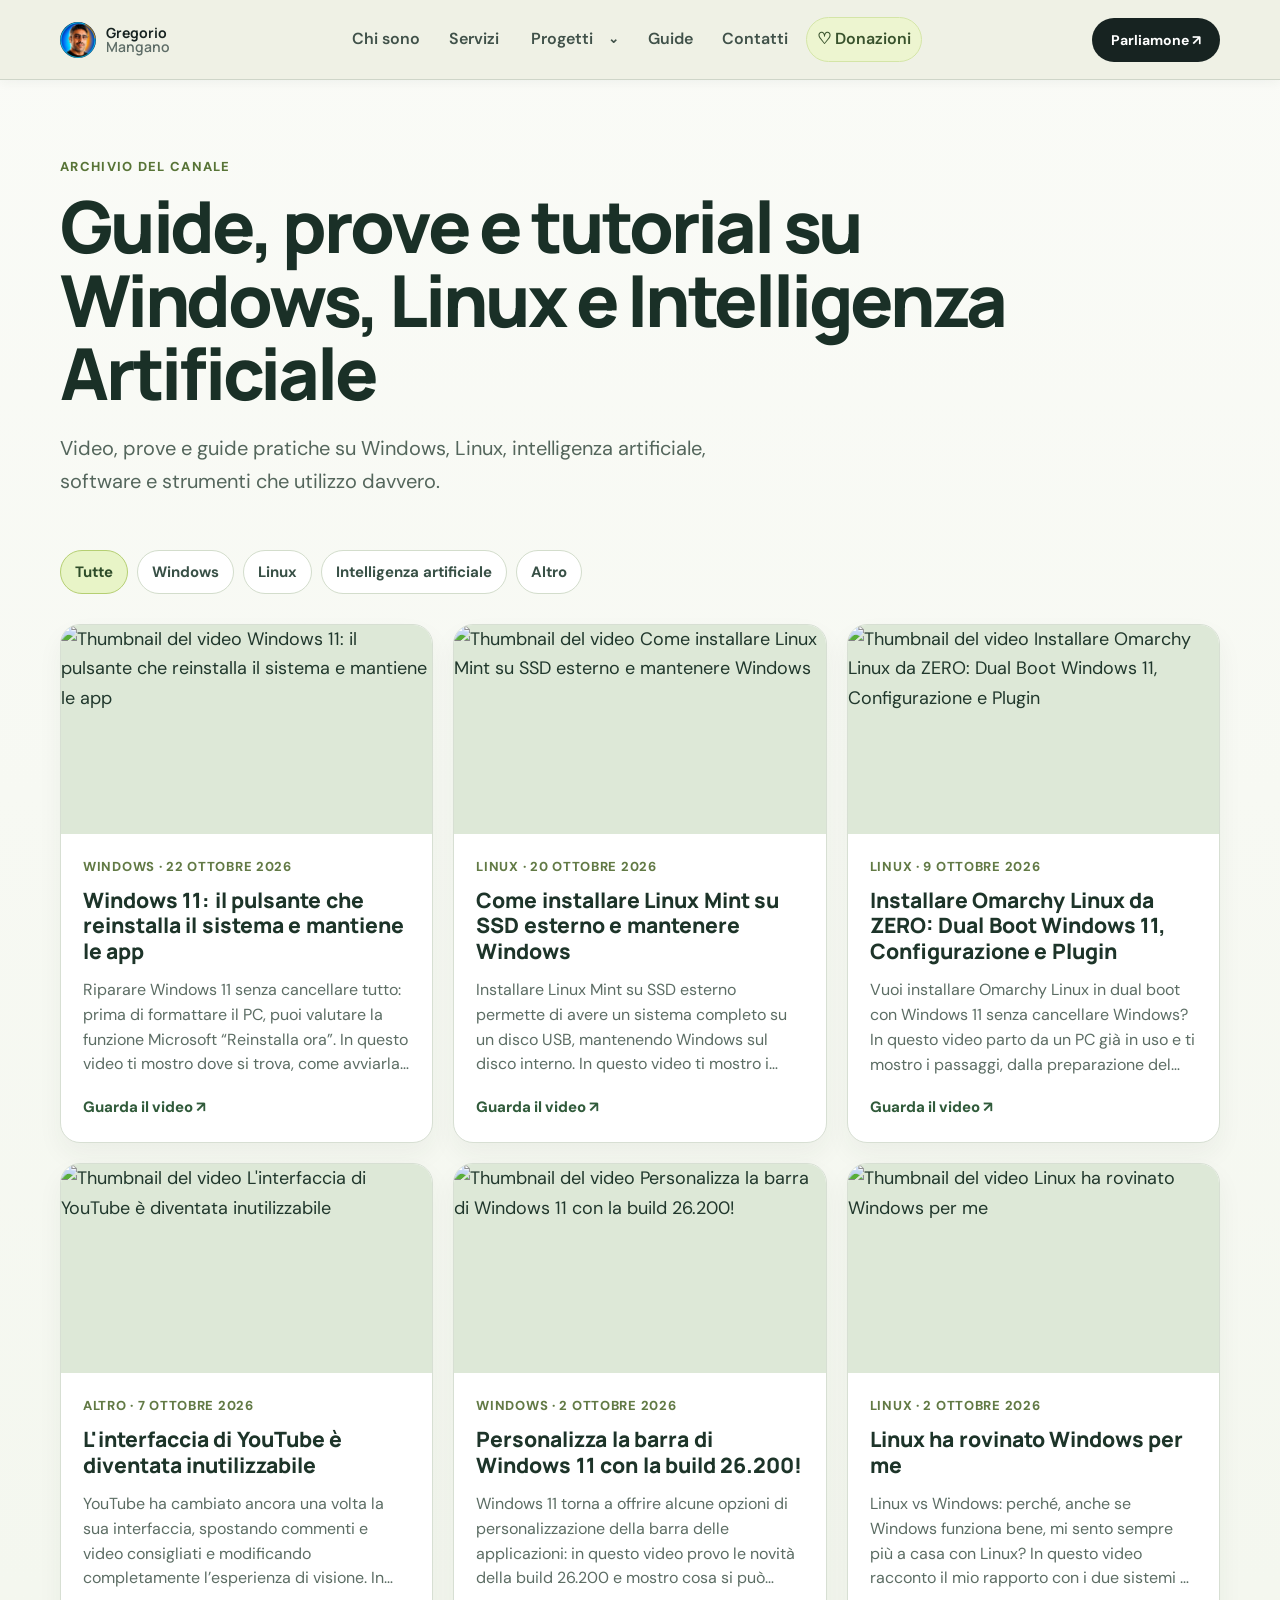
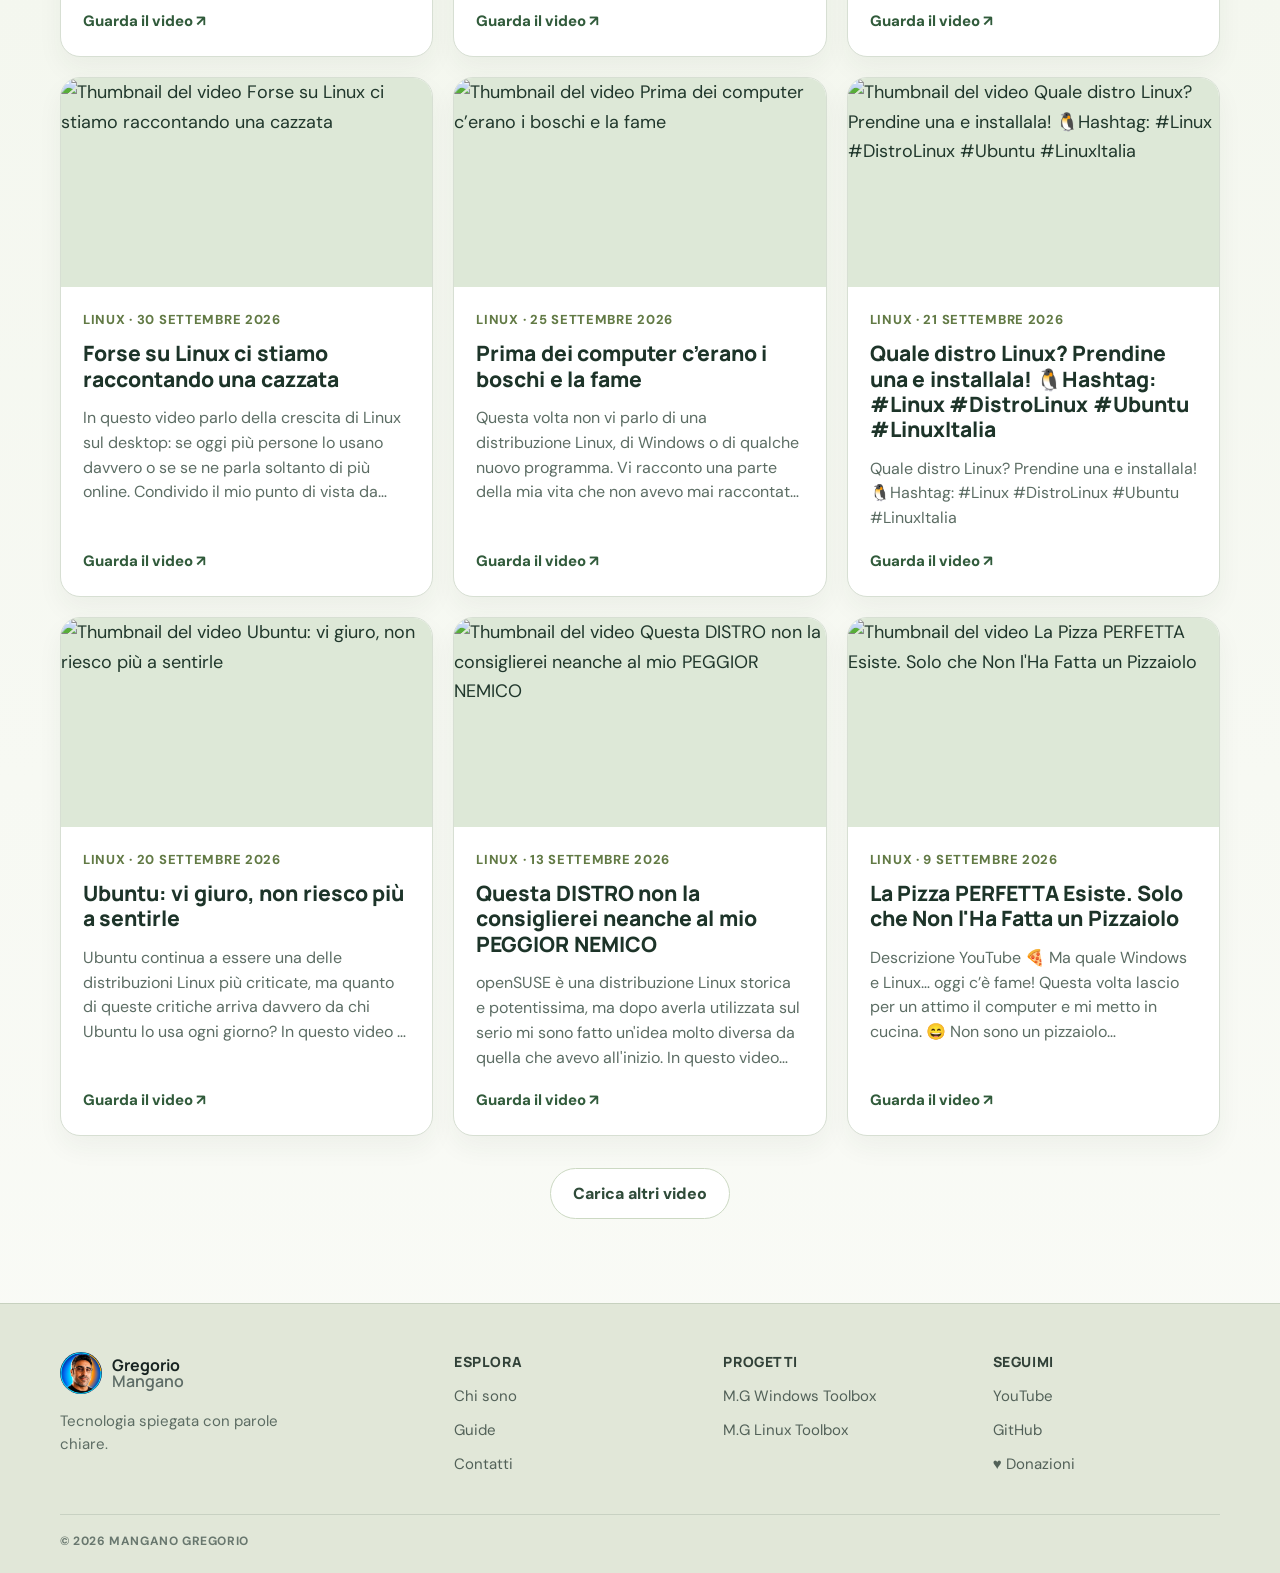
